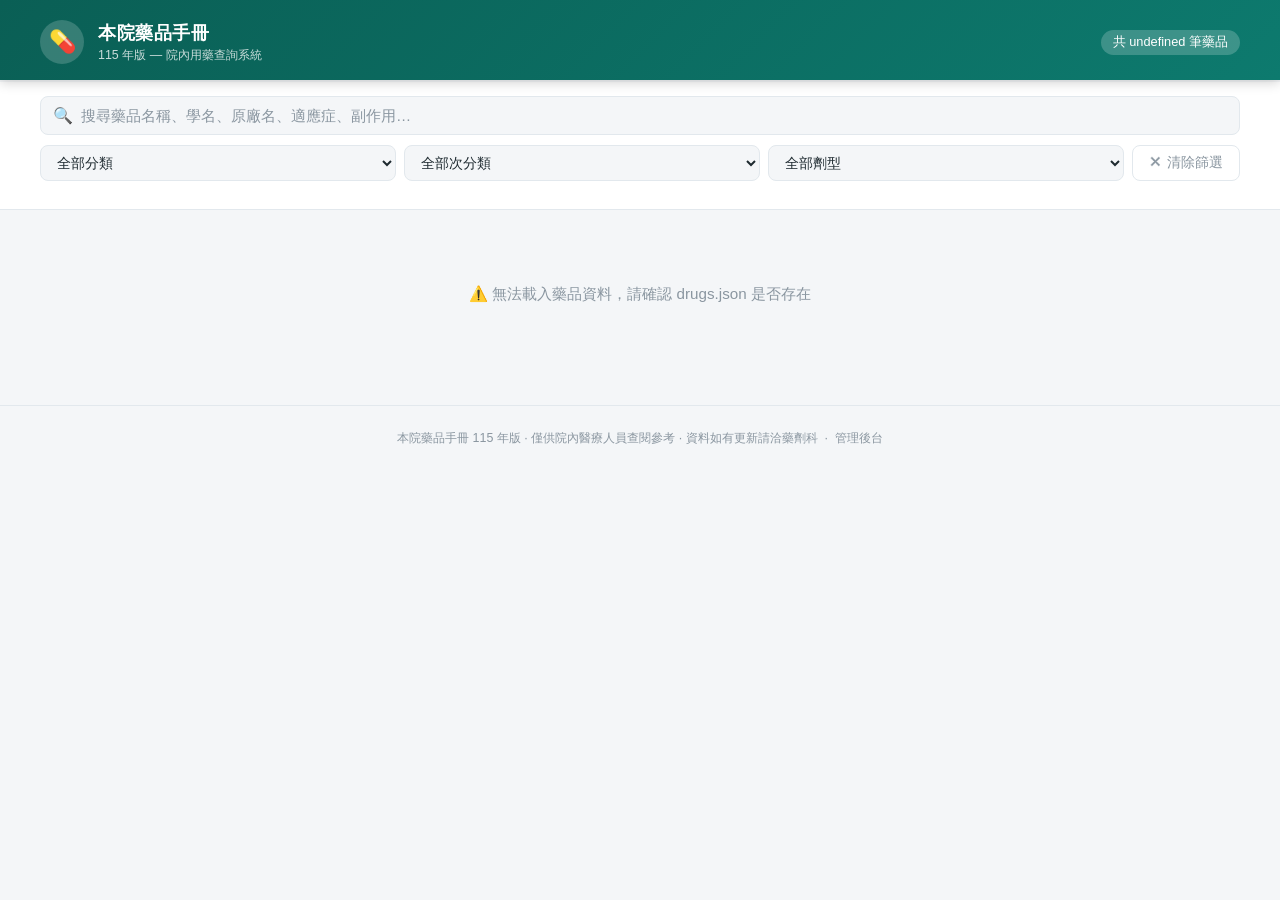
==== index.html @ 51d68eb5 "Add files via upload" ====
<!DOCTYPE html>
<html lang="zh-TW">
<head>
<meta charset="UTF-8">
<meta name="viewport" content="width=device-width, initial-scale=1.0">
<title>本院藥品手冊 115 年版</title>
<style>
  :root {
    --teal:   #0d7a6e;
    --teal2:  #0a5f55;
    --teal-lt:#e8f5f3;
    --accent: #e8734a;
    --gray1:  #f4f6f8;
    --gray2:  #e2e8ed;
    --gray3:  #8a96a0;
    --text:   #1e2a30;
    --card-shadow: 0 2px 8px rgba(0,0,0,.08);
    --radius: 10px;
  }
  *{box-sizing:border-box;margin:0;padding:0}
  body{font-family:'Noto Sans TC','Microsoft JhengHei',Arial,sans-serif;background:var(--gray1);color:var(--text);min-height:100vh}

  /* ── Header ── */
  header{background:linear-gradient(135deg,var(--teal2) 0%,var(--teal) 100%);color:#fff;padding:20px 24px 16px;position:sticky;top:0;z-index:100;box-shadow:0 2px 12px rgba(0,0,0,.2)}
  .header-row{display:flex;align-items:center;gap:14px;max-width:1200px;margin:0 auto}
  .logo{width:44px;height:44px;background:rgba(255,255,255,.18);border-radius:50%;display:flex;align-items:center;justify-content:center;font-size:22px;flex-shrink:0}
  .header-text h1{font-size:1.15rem;font-weight:700;letter-spacing:.5px}
  .header-text p{font-size:.78rem;opacity:.78;margin-top:2px}
  .drug-count{margin-left:auto;background:rgba(255,255,255,.2);border-radius:20px;padding:4px 12px;font-size:.8rem;white-space:nowrap;flex-shrink:0}

  /* ── Search bar ── */
  .search-wrap{background:#fff;border-bottom:1px solid var(--gray2);padding:14px 16px;position:sticky;top:82px;z-index:99}
  .search-inner{max-width:1200px;margin:0 auto;display:flex;gap:10px;flex-wrap:wrap}
  .search-box{flex:1;min-width:200px;display:flex;align-items:center;background:var(--gray1);border:1.5px solid var(--gray2);border-radius:8px;padding:0 12px;gap:8px}
  .search-box:focus-within{border-color:var(--teal);box-shadow:0 0 0 3px rgba(13,122,110,.12)}
  .search-icon{color:var(--gray3);font-size:1rem;flex-shrink:0}
  .search-box input{border:none;background:transparent;outline:none;padding:10px 0;font-size:.95rem;width:100%;color:var(--text)}
  .search-box input::placeholder{color:var(--gray3)}

  .filter-row{display:flex;gap:8px;flex-wrap:wrap;width:100%}
  select{background:var(--gray1);border:1.5px solid var(--gray2);border-radius:8px;padding:8px 12px;font-size:.88rem;color:var(--text);cursor:pointer;outline:none;flex:1;min-width:140px}
  select:focus{border-color:var(--teal)}
  .btn-clear{background:transparent;border:1.5px solid var(--gray2);border-radius:8px;padding:8px 16px;font-size:.85rem;cursor:pointer;color:var(--gray3);white-space:nowrap}
  .btn-clear:hover{border-color:var(--accent);color:var(--accent)}

  /* ── Result bar ── */
  .result-bar{max-width:1200px;margin:14px auto 0;padding:0 4px;display:flex;align-items:center;gap:8px;font-size:.84rem;color:var(--gray3)}
  .result-bar strong{color:var(--teal);font-size:1rem}
  .tag-list{display:flex;gap:6px;flex-wrap:wrap;margin-left:auto}
  .tag{background:var(--teal-lt);color:var(--teal2);border-radius:20px;padding:2px 10px;font-size:.78rem;cursor:pointer}
  .tag:hover{background:var(--teal);color:#fff}

  /* ── Layout ── */
  main{max-width:1200px;margin:0 auto;padding:16px}

  /* ── Drug cards ── */
  .cards{display:grid;gap:12px}
  @media(min-width:700px){.cards{grid-template-columns:1fr 1fr}}
  @media(min-width:1050px){.cards{grid-template-columns:1fr 1fr 1fr}}

  .card{background:#fff;border-radius:var(--radius);box-shadow:var(--card-shadow);overflow:hidden;cursor:pointer;transition:transform .15s,box-shadow .15s;border:1.5px solid transparent}
  .card:hover{transform:translateY(-2px);box-shadow:0 6px 20px rgba(0,0,0,.12);border-color:var(--teal)}
  .card.open{border-color:var(--teal);box-shadow:0 4px 16px rgba(13,122,110,.15)}

  .card-head{padding:14px 16px 10px;display:flex;justify-content:space-between;align-items:flex-start;gap:8px}
  .card-name{font-size:1rem;font-weight:700;color:var(--teal2);line-height:1.3}
  .card-brand{font-size:.8rem;color:var(--gray3);margin-top:3px}
  .card-badge{flex-shrink:0;display:flex;flex-direction:column;gap:4px;align-items:flex-end}
  .badge{display:inline-block;border-radius:5px;padding:2px 8px;font-size:.72rem;font-weight:600;white-space:nowrap}
  .badge-cat{background:var(--teal-lt);color:var(--teal2)}
  .badge-sub{background:#fff3ee;color:#b85c2a}
  .badge-preg{background:#fdf4e7;color:#9a6200}
  
  .card-preview{padding:0 16px 12px;font-size:.82rem;color:#4a5760;line-height:1.55;border-top:1px solid var(--gray2);padding-top:10px}
  .preview-item{margin-bottom:4px}
  .preview-label{font-weight:600;color:var(--gray3);font-size:.75rem;text-transform:uppercase;letter-spacing:.4px}

  /* ── Drug detail panel ── */
  .detail-panel{display:none;padding:0 16px 16px}
  .card.open .detail-panel{display:block}
  .card.open .card-preview{display:none}

  .detail-section{margin-bottom:14px;border-top:1px solid var(--gray2);padding-top:12px}
  .detail-section:first-child{border-top:none;padding-top:0}
  .detail-label{font-size:.72rem;font-weight:700;color:var(--teal);text-transform:uppercase;letter-spacing:.8px;margin-bottom:5px}
  .detail-val{font-size:.87rem;line-height:1.7;color:var(--text)}
  .detail-grid{display:grid;grid-template-columns:1fr 1fr;gap:10px}
  .detail-grid .detail-section{border-top:none;padding-top:0}
  .highlight{background:#fff9c4;border-radius:3px;padding:0 2px}

  .btn-close{display:block;margin:12px auto 0;background:var(--teal);color:#fff;border:none;border-radius:8px;padding:8px 24px;cursor:pointer;font-size:.88rem}
  .btn-close:hover{background:var(--teal2)}

  /* ── Empty state ── */
  .empty{text-align:center;padding:60px 20px;color:var(--gray3)}
  .empty .icon{font-size:3rem;margin-bottom:12px}
  .empty p{font-size:.95rem}

  /* ── Loading ── */
  .loading{text-align:center;padding:60px;color:var(--gray3);font-size:.95rem}
  .spinner{width:36px;height:36px;border:3px solid var(--gray2);border-top-color:var(--teal);border-radius:50%;animation:spin .7s linear infinite;margin:0 auto 16px}
  @keyframes spin{to{transform:rotate(360deg)}}

  /* ── Footer ── */
  footer{text-align:center;padding:24px;font-size:.78rem;color:var(--gray3);border-top:1px solid var(--gray2);margin-top:24px}

  /* ── Mobile tweaks ── */
  @media(max-width:480px){
    header{padding:14px 16px 12px}
    .header-text h1{font-size:1rem}
    .search-wrap{padding:12px}
    main{padding:10px}
    .detail-grid{grid-template-columns:1fr}
  }
</style>
</head>
<body>

<header>
  <div class="header-row">
    <div class="logo">💊</div>
    <div class="header-text">
      <h1>本院藥品手冊</h1>
      <p>115 年版 — 院內用藥查詢系統</p>
    </div>
    <div class="drug-count" id="totalCount">載入中…</div>
  </div>
</header>

<div class="search-wrap">
  <div class="search-inner">
    <div class="search-box">
      <span class="search-icon">🔍</span>
      <input type="search" id="searchInput" placeholder="搜尋藥品名稱、學名、原廠名、適應症、副作用…" autocomplete="off">
    </div>
    <div class="filter-row">
      <select id="catFilter">
        <option value="">全部分類</option>
      </select>
      <select id="subcatFilter">
        <option value="">全部次分類</option>
      </select>
      <select id="formFilter">
        <option value="">全部劑型</option>
        <option value="口服">口服</option>
        <option value="注射">注射劑</option>
        <option value="外用">外用</option>
        <option value="吸入">吸入劑</option>
        <option value="眼藥">眼藥</option>
        <option value="耳藥">耳藥</option>
      </select>
      <button class="btn-clear" onclick="clearFilters()">✕ 清除篩選</button>
    </div>
  </div>
  <div class="result-bar" id="resultBar"></div>
</div>

<main>
  <div class="loading" id="loadingEl">
    <div class="spinner"></div>
    載入藥品資料中…
  </div>
  <div class="cards" id="cardContainer" style="display:none"></div>
  <div class="empty" id="emptyEl" style="display:none">
    <div class="icon">🔎</div>
    <p>找不到符合條件的藥品，請嘗試其他關鍵字或調整篩選條件</p>
  </div>
</main>

<footer>
  本院藥品手冊 115 年版 · 僅供院內醫療人員查閱參考 · 資料如有更新請洽藥劑科
  &nbsp;·&nbsp; <a href="admin.html" style="color:var(--gray3);text-decoration:none">管理後台</a>
</footer>

<script>
let DRUGS = [];
let filteredDrugs = [];
let openCardId = null;

// ── Load data ──
fetch('drugs.json')
  .then(r => r.json())
  .then(data => {
    DRUGS = data;
    document.getElementById('totalCount').textContent = `共 ${DRUGS.length} 筆藥品`;
    buildFilters();
    render(DRUGS);
    document.getElementById('loadingEl').style.display = 'none';
    document.getElementById('cardContainer').style.display = 'grid';
  })
  .catch(e => {
    document.getElementById('loadingEl').innerHTML = '⚠️ 無法載入藥品資料，請確認 drugs.json 是否存在';
  });

// ── Build category selects ──
function buildFilters() {
  const cats = [...new Set(DRUGS.map(d => d['大分類']).filter(Boolean))].sort();
  const catSel = document.getElementById('catFilter');
  cats.forEach(c => {
    const o = document.createElement('option');
    o.value = c; o.textContent = c;
    catSel.appendChild(o);
  });
}

function updateSubcats(cat) {
  const sub = document.getElementById('subcatFilter');
  sub.innerHTML = '<option value="">全部次分類</option>';
  if (!cat) return;
  const subs = [...new Set(DRUGS.filter(d => d['大分類'] === cat).map(d => d['小分類']).filter(Boolean))].sort();
  subs.forEach(s => {
    const o = document.createElement('option');
    o.value = s; o.textContent = s;
    sub.appendChild(o);
  });
}

document.getElementById('catFilter').addEventListener('change', function() {
  updateSubcats(this.value);
  applyFilters();
});
document.getElementById('subcatFilter').addEventListener('change', applyFilters);
document.getElementById('formFilter').addEventListener('change', applyFilters);

let debounceTimer;
document.getElementById('searchInput').addEventListener('input', function() {
  clearTimeout(debounceTimer);
  debounceTimer = setTimeout(applyFilters, 160);
});

function applyFilters() {
  const kw = document.getElementById('searchInput').value.trim().toLowerCase();
  const cat = document.getElementById('catFilter').value;
  const subcat = document.getElementById('subcatFilter').value;
  const form = document.getElementById('formFilter').value;

  filteredDrugs = DRUGS.filter(d => {
    if (cat && d['大分類'] !== cat) return false;
    if (subcat && d['小分類'] !== subcat) return false;
    if (form && !d['劑量劑型'].includes(form)) return false;
    if (kw) {
      const haystack = [
        d['藥品名稱'], d['原廠名'], d['學名名稱'],
        d['適應症'], d['副作用'], d['藥理'],
        d['注意事項'], d['用法用量'], d['備註欄']
      ].join(' ').toLowerCase();
      if (!haystack.includes(kw)) return false;
    }
    return true;
  });

  updateResultBar(kw, cat, subcat, form);
  render(filteredDrugs);
}

function updateResultBar(kw, cat, subcat, form) {
  const bar = document.getElementById('resultBar');
  const n = (kw || cat || subcat || form) ? filteredDrugs.length : DRUGS.length;
  const total = DRUGS.length;
  let html = `顯示 <strong>${n}</strong> / ${total} 筆`;
  if (kw) html += ` &nbsp;·&nbsp; 關鍵字：<span style="color:var(--accent)">${escHtml(kw)}</span>`;
  bar.innerHTML = html;
}

function clearFilters() {
  document.getElementById('searchInput').value = '';
  document.getElementById('catFilter').value = '';
  document.getElementById('subcatFilter').innerHTML = '<option value="">全部次分類</option>';
  document.getElementById('formFilter').value = '';
  applyFilters();
}

// ── Render cards ──
function render(list) {
  const container = document.getElementById('cardContainer');
  const empty = document.getElementById('emptyEl');
  
  if (list.length === 0) {
    container.style.display = 'none';
    empty.style.display = 'block';
    return;
  }
  empty.style.display = 'none';
  container.style.display = 'grid';
  
  const kw = document.getElementById('searchInput').value.trim().toLowerCase();
  
  container.innerHTML = list.map(d => buildCard(d, kw)).join('');
  
  // attach click handlers
  container.querySelectorAll('.card').forEach(el => {
    el.addEventListener('click', function(e) {
      if (e.target.classList.contains('btn-close')) {
        this.classList.remove('open');
        openCardId = null;
        return;
      }
      const id = +this.dataset.id;
      if (openCardId === id) {
        this.classList.remove('open');
        openCardId = null;
      } else {
        document.querySelectorAll('.card.open').forEach(c => c.classList.remove('open'));
        this.classList.add('open');
        openCardId = id;
        this.scrollIntoView({behavior:'smooth', block:'nearest'});
      }
    });
  });
}

function buildCard(d, kw) {
  const hl = s => kw ? escHtml(s).replace(new RegExp(escRe(kw), 'gi'), m => `<span class="highlight">${m}</span>`) : escHtml(s);
  const pregText = d['孕婦分級'] ? d['孕婦分級'].substring(0, 30) : '';

  return `<div class="card" data-id="${d.id}">
  <div class="card-head">
    <div>
      <div class="card-name">${hl(d['藥品名稱'])}</div>
      <div class="card-brand">${hl(d['原廠名'])} ${d['學名名稱'] && d['學名名稱']!==d['藥品名稱'] ? '· '+hl(d['學名名稱']) : ''}</div>
    </div>
    <div class="card-badge">
      ${d['大分類'] ? `<span class="badge badge-cat">${escHtml(shortCat(d['大分類']))}</span>` : ''}
      ${d['小分類'] ? `<span class="badge badge-sub">${escHtml(d['小分類'])}</span>` : ''}
      ${pregText ? `<span class="badge badge-preg">孕 ${escHtml(pregText)}</span>` : ''}
    </div>
  </div>
  <div class="card-preview">
    ${d['劑量劑型'] ? `<div class="preview-item"><span class="preview-label">劑型</span> ${hl(d['劑量劑型'])}</div>` : ''}
    ${d['適應症'] ? `<div class="preview-item"><span class="preview-label">適應症</span> ${hl(truncate(d['適應症'], 80))}</div>` : ''}
  </div>
  <div class="detail-panel">
    <div class="detail-grid">
      ${detailSection('原廠名', d['原廠名'], hl)}
      ${detailSection('學名名稱', d['學名名稱'], hl)}
      ${detailSection('劑量劑型', d['劑量劑型'], hl)}
      ${pregText ? detailSection('孕婦分級', d['孕婦分級'], hl) : ''}
    </div>
    ${detailSection('藥理', d['藥理'], hl)}
    ${detailSection('適應症', d['適應症'], hl)}
    ${detailSection('用法用量', d['用法用量'], hl)}
    ${detailSection('注意事項', d['注意事項'], hl)}
    ${detailSection('副作用', d['副作用'], hl)}
    ${d['備註欄'] ? detailSection('備註欄', d['備註欄'], hl) : ''}
    <button class="btn-close">收起 ▲</button>
  </div>
</div>`;
}

function detailSection(label, val, hl) {
  if (!val) return '';
  return `<div class="detail-section">
    <div class="detail-label">${label}</div>
    <div class="detail-val">${hl(val)}</div>
  </div>`;
}

function shortCat(s) {
  // Abbreviate long category names for badge display
  const map = {
    '作用在中樞神經系統的藥物': '中樞神經',
    '作用在心臟血管系統的藥物': '心臟血管',
    '作用在肌肉骨骼系統的藥物': '肌肉骨骼',
    '作用在呼吸道系統的藥物': '呼吸道',
    '作用在胃腸道的藥物': '胃腸道',
    '作用在泌尿系統的藥物': '泌尿系統',
    '作用在內分泌腺的藥物': '內分泌',
    '作用在血液系統的藥物': '血液系統',
    '維他命與礦物質': '維他命',
    '營養素、輸液和電解質': '輸液電解質',
    '頭孢子菌類': '頭孢子菌',
    '抗巴金森症的藥物': '抗巴金森',
    '抗驚厥劑': '抗驚厥',
    '抗濾過性病毒': '抗病毒',
    '抗結核劑': '抗結核',
    '腦代謝改善劑': '腦代謝',
    '疥蟲藥和滅蝨藥': '疥蟲/蝨',
  };
  return map[s] || s;
}

function truncate(s, n) { return s && s.length > n ? s.substring(0,n)+'…' : (s||'') }
function escHtml(s) { return String(s||'').replace(/&/g,'&amp;').replace(/</g,'&lt;').replace(/>/g,'&gt;') }
function escRe(s) { return s.replace(/[.*+?^${}()|[\]\\]/g,'\\$&') }
</script>
</body>
</html>
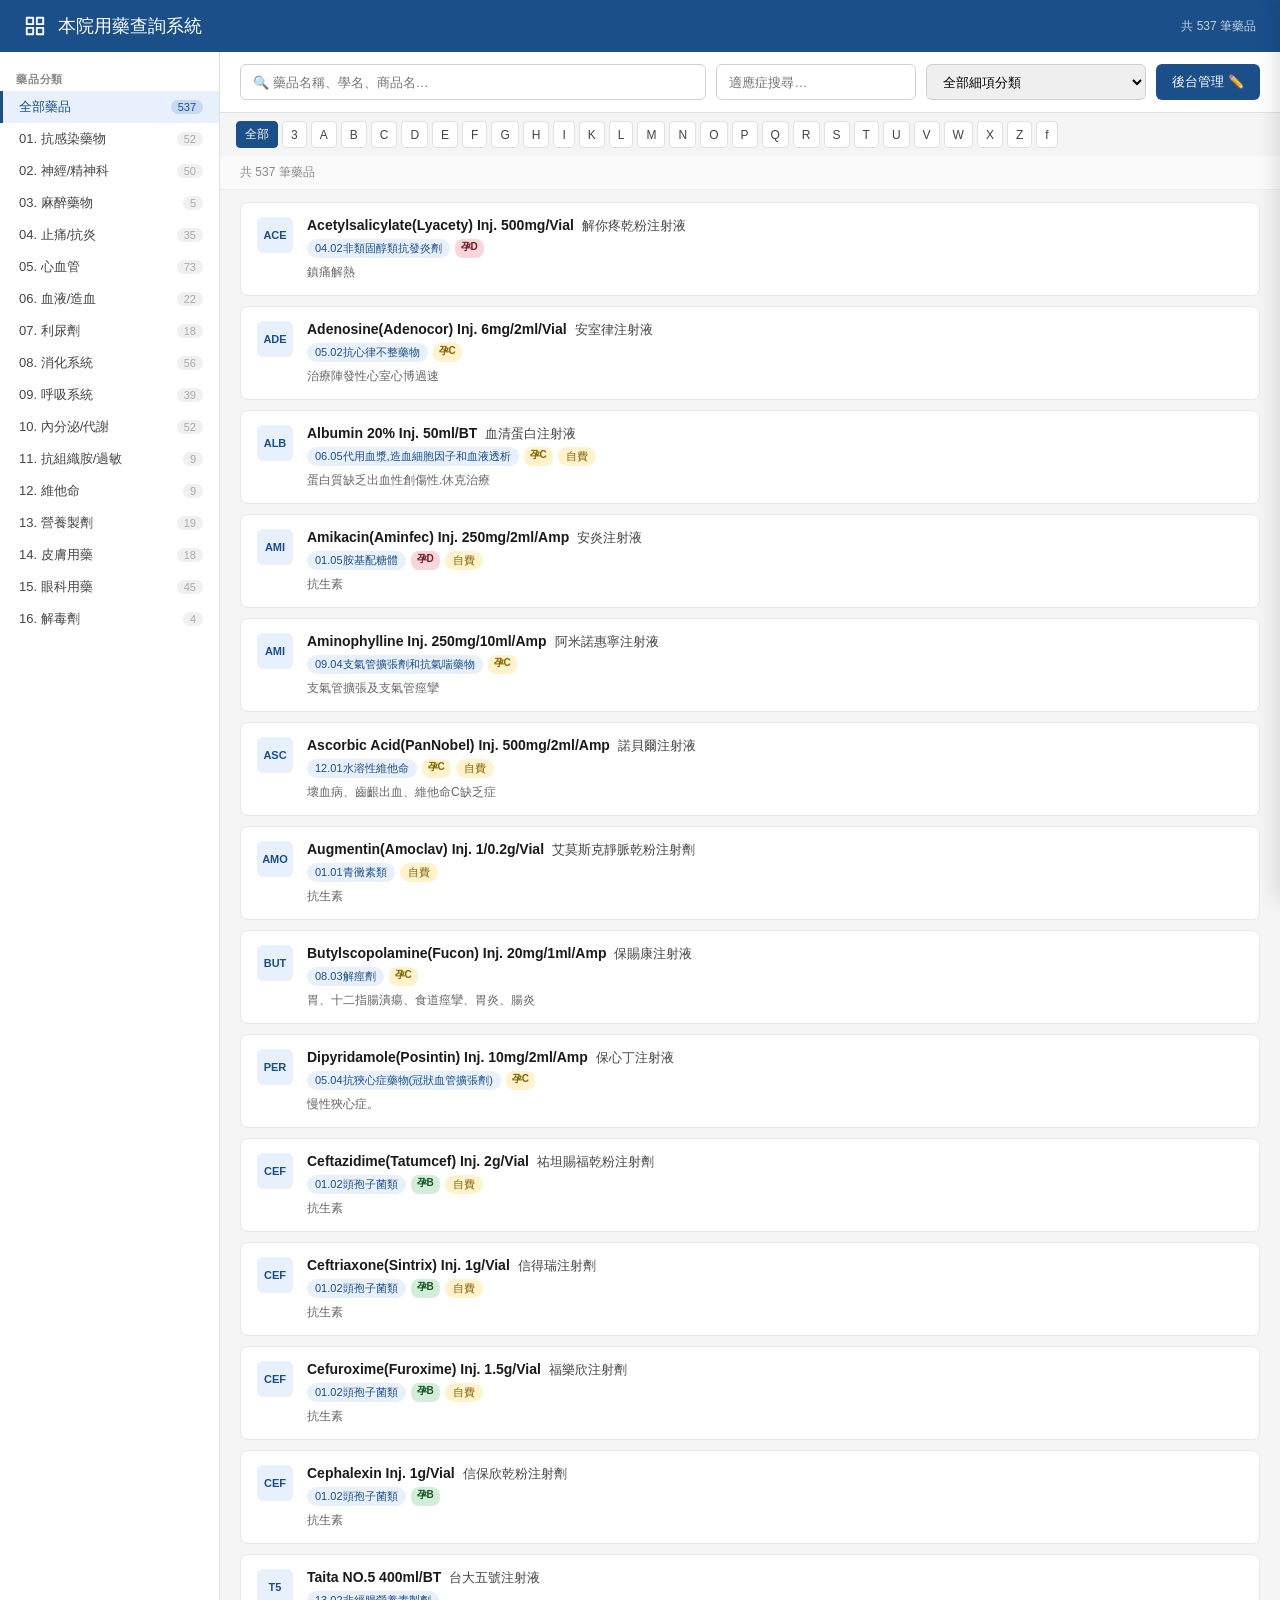
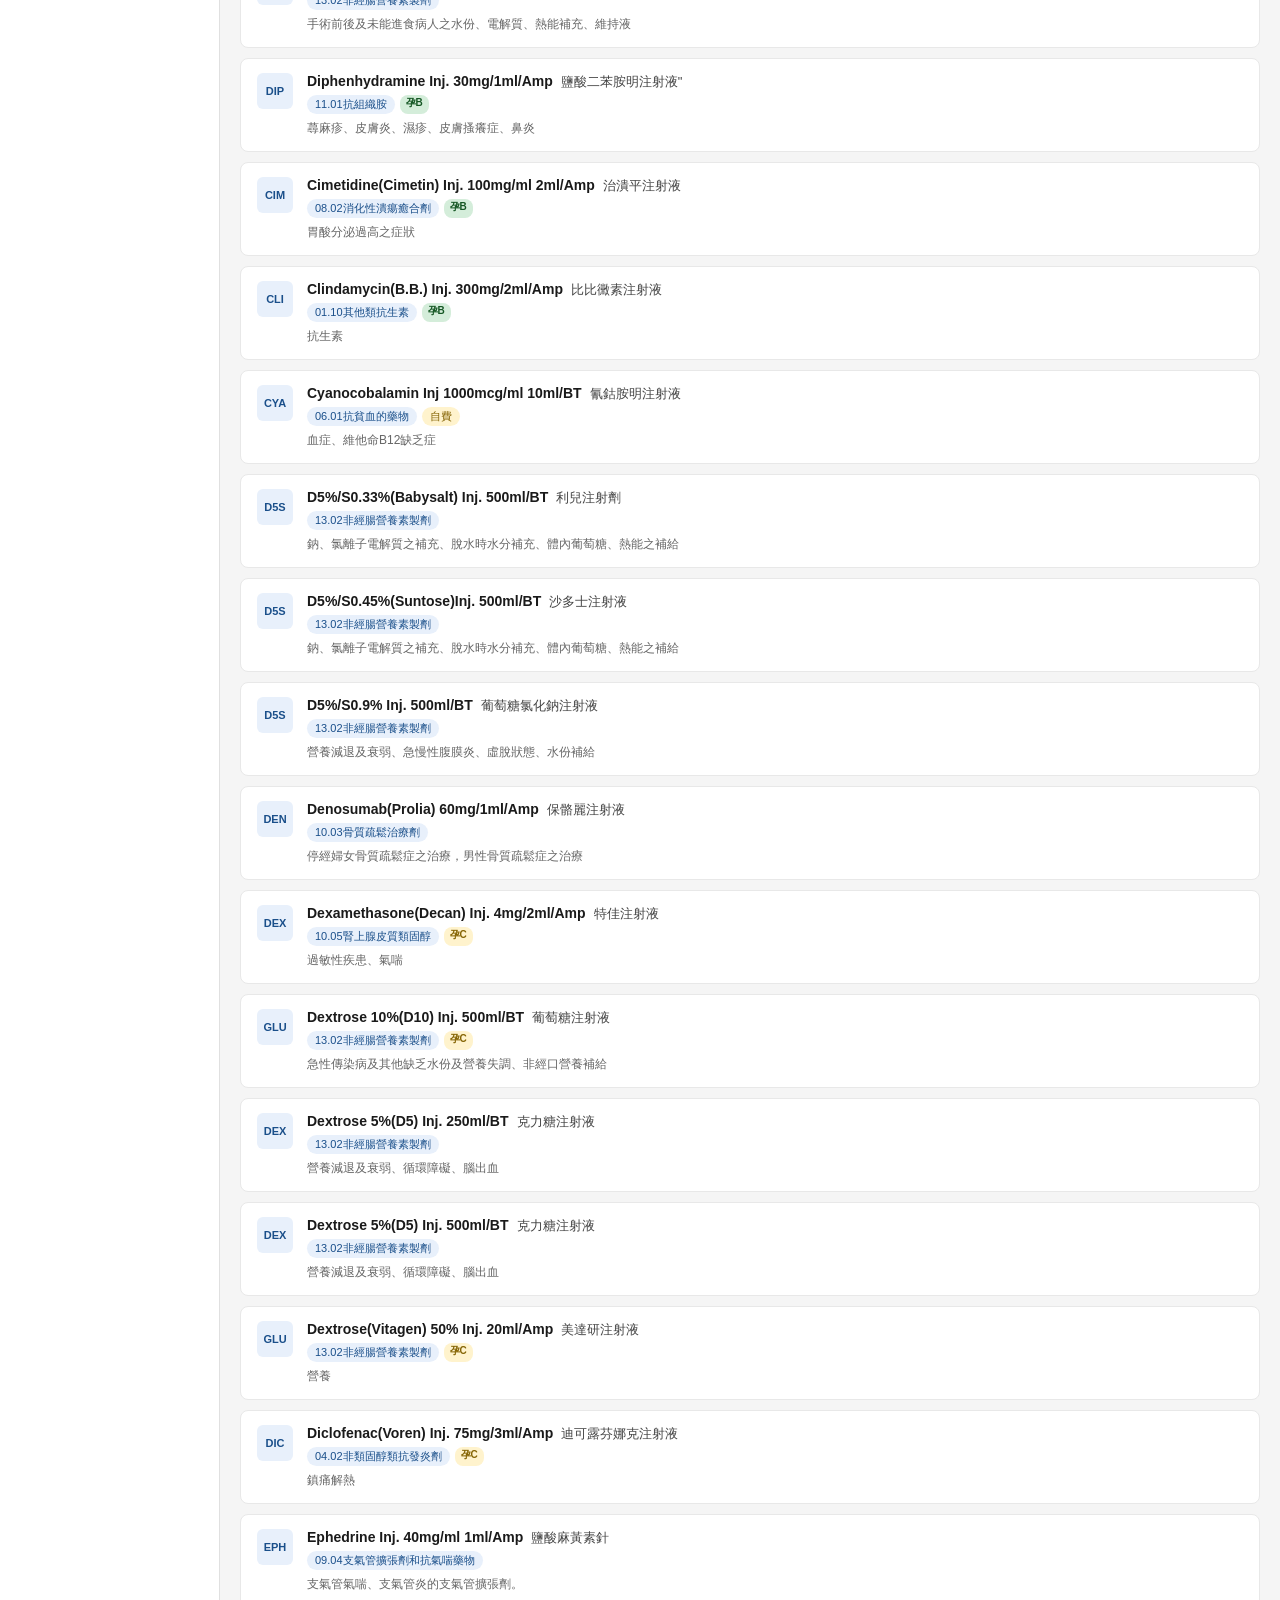
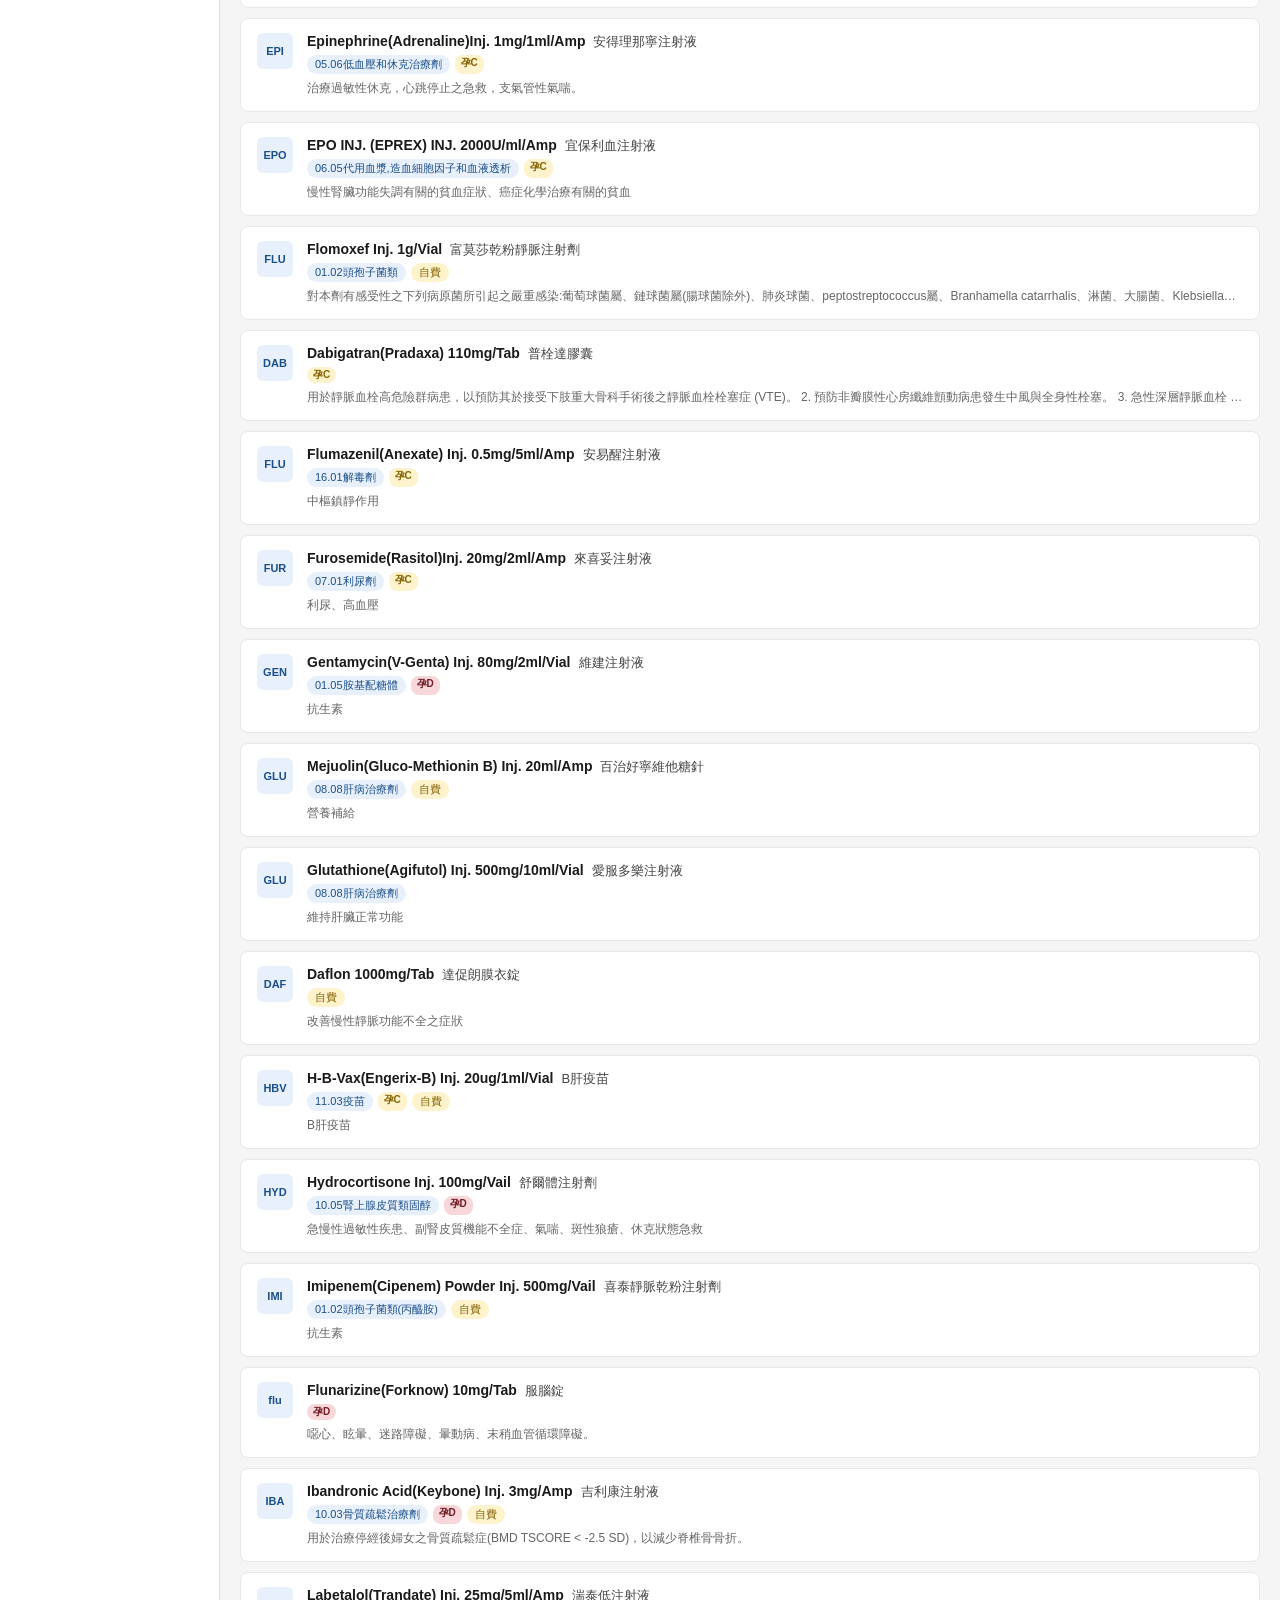
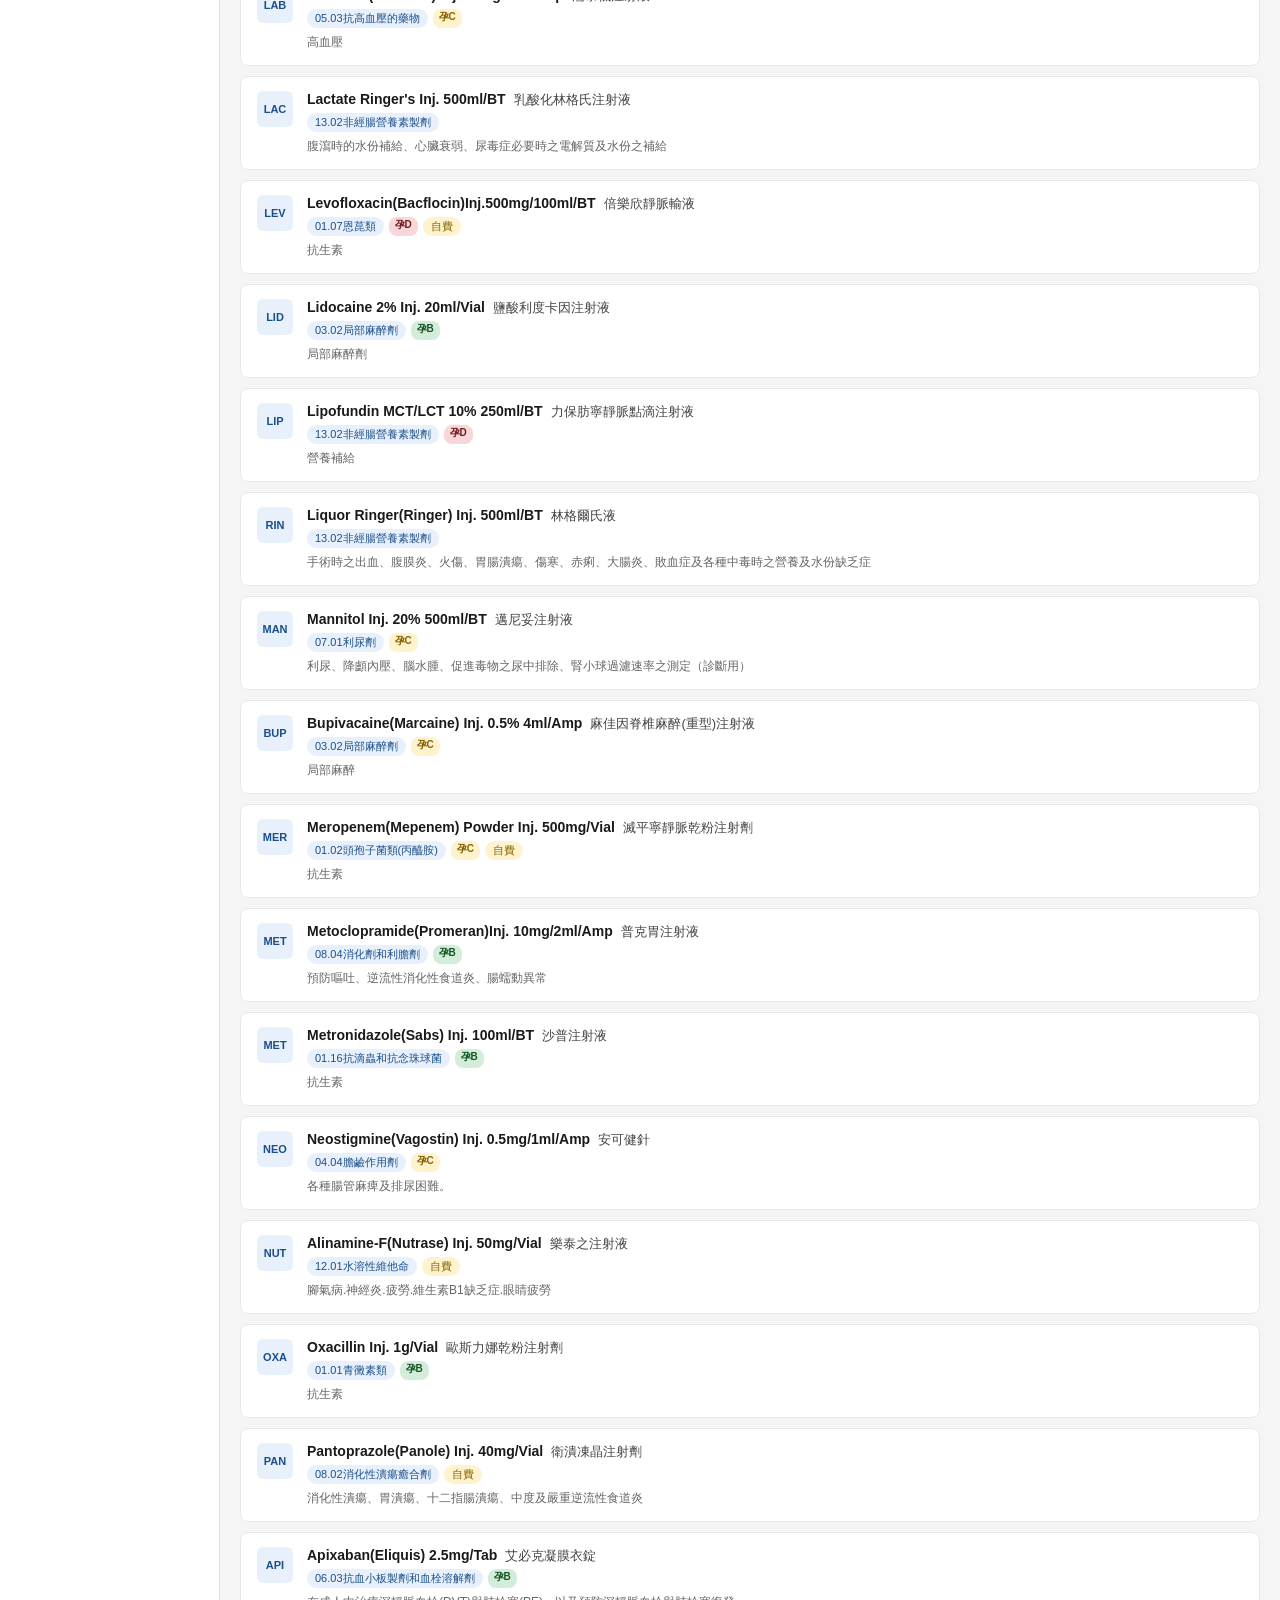
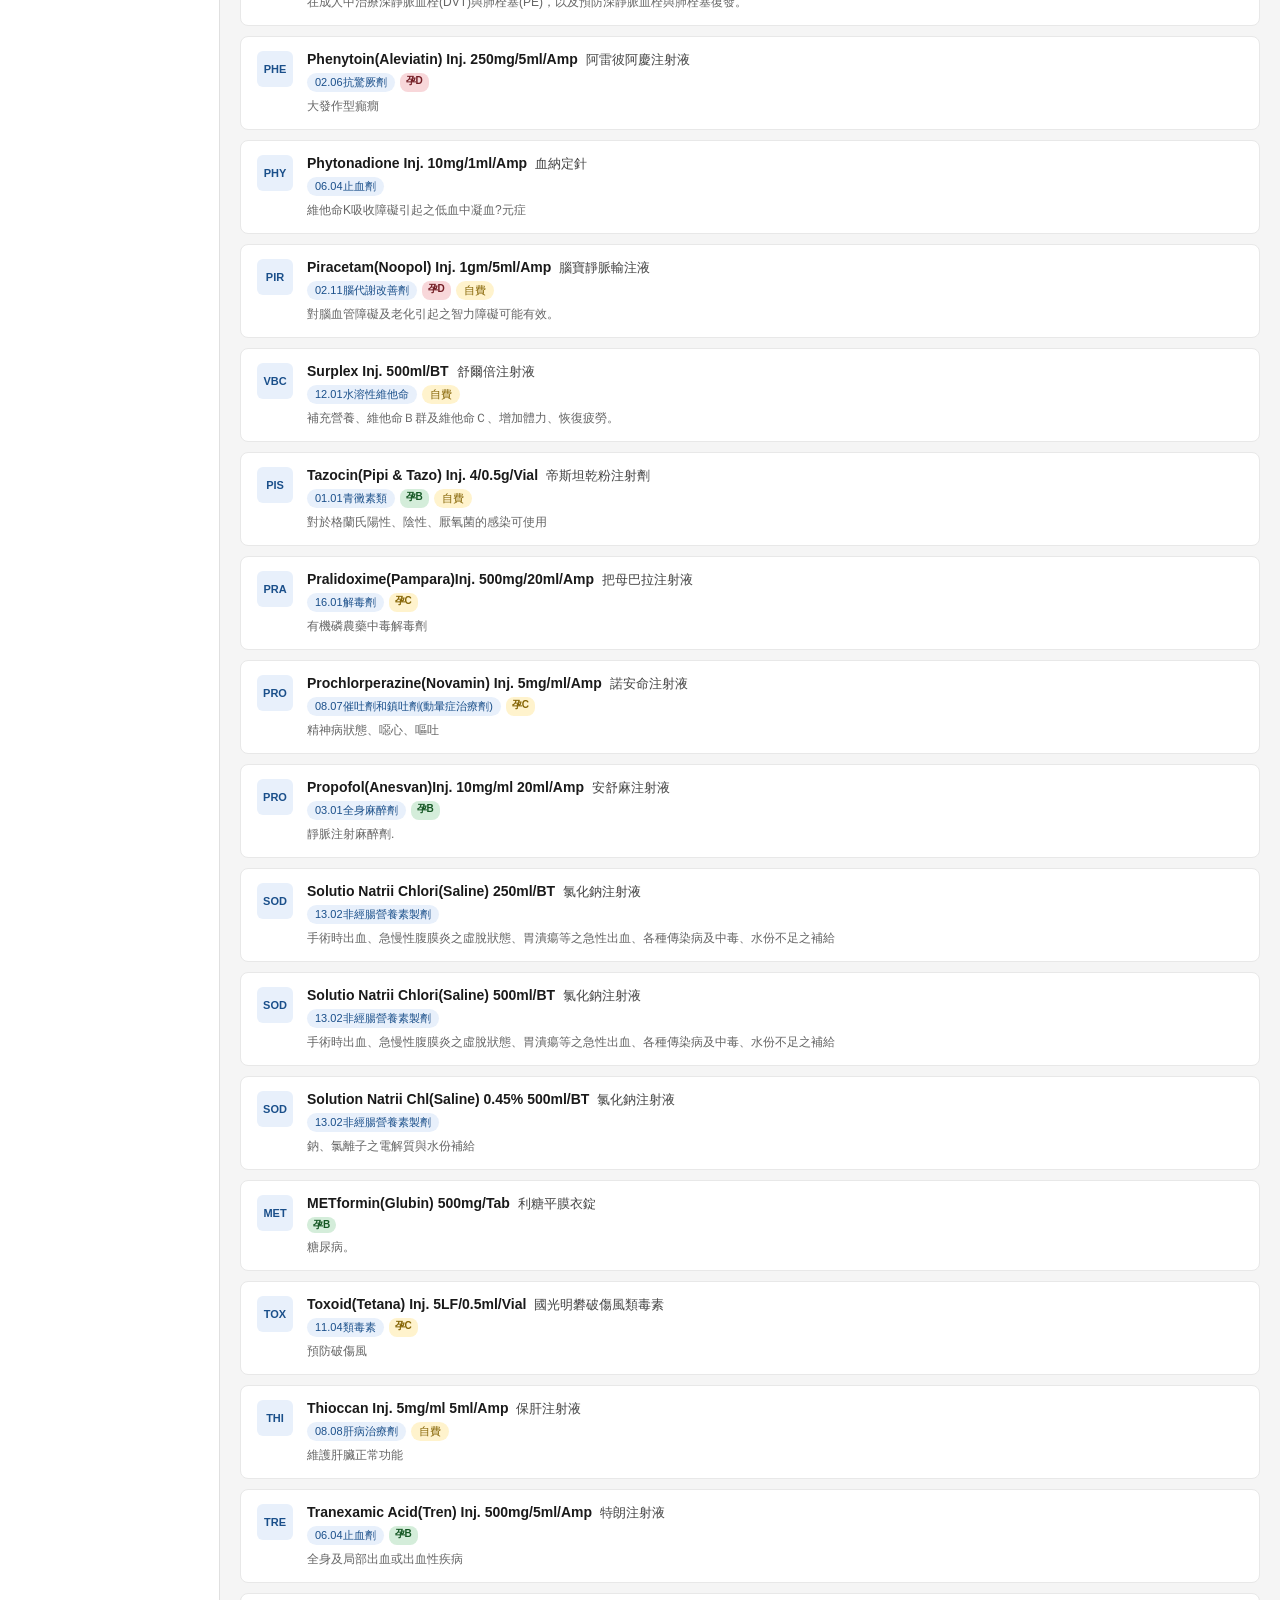
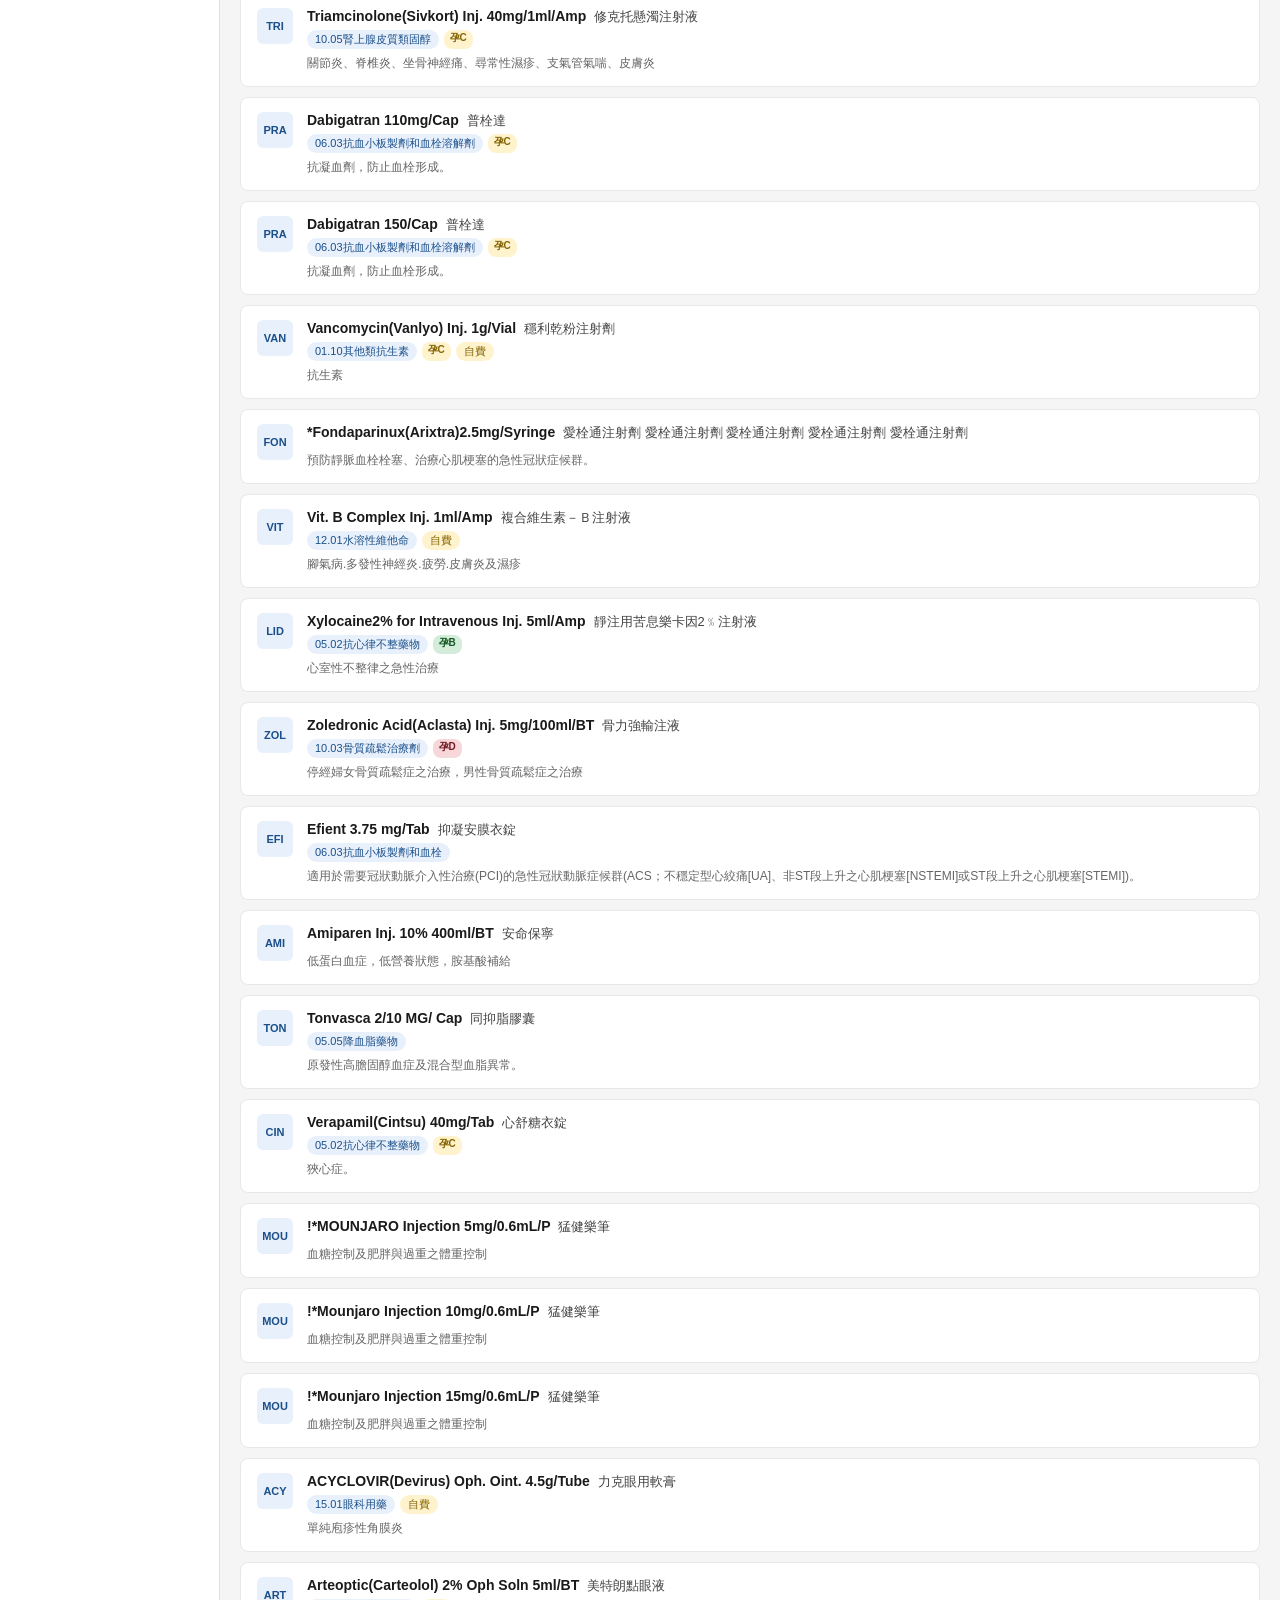
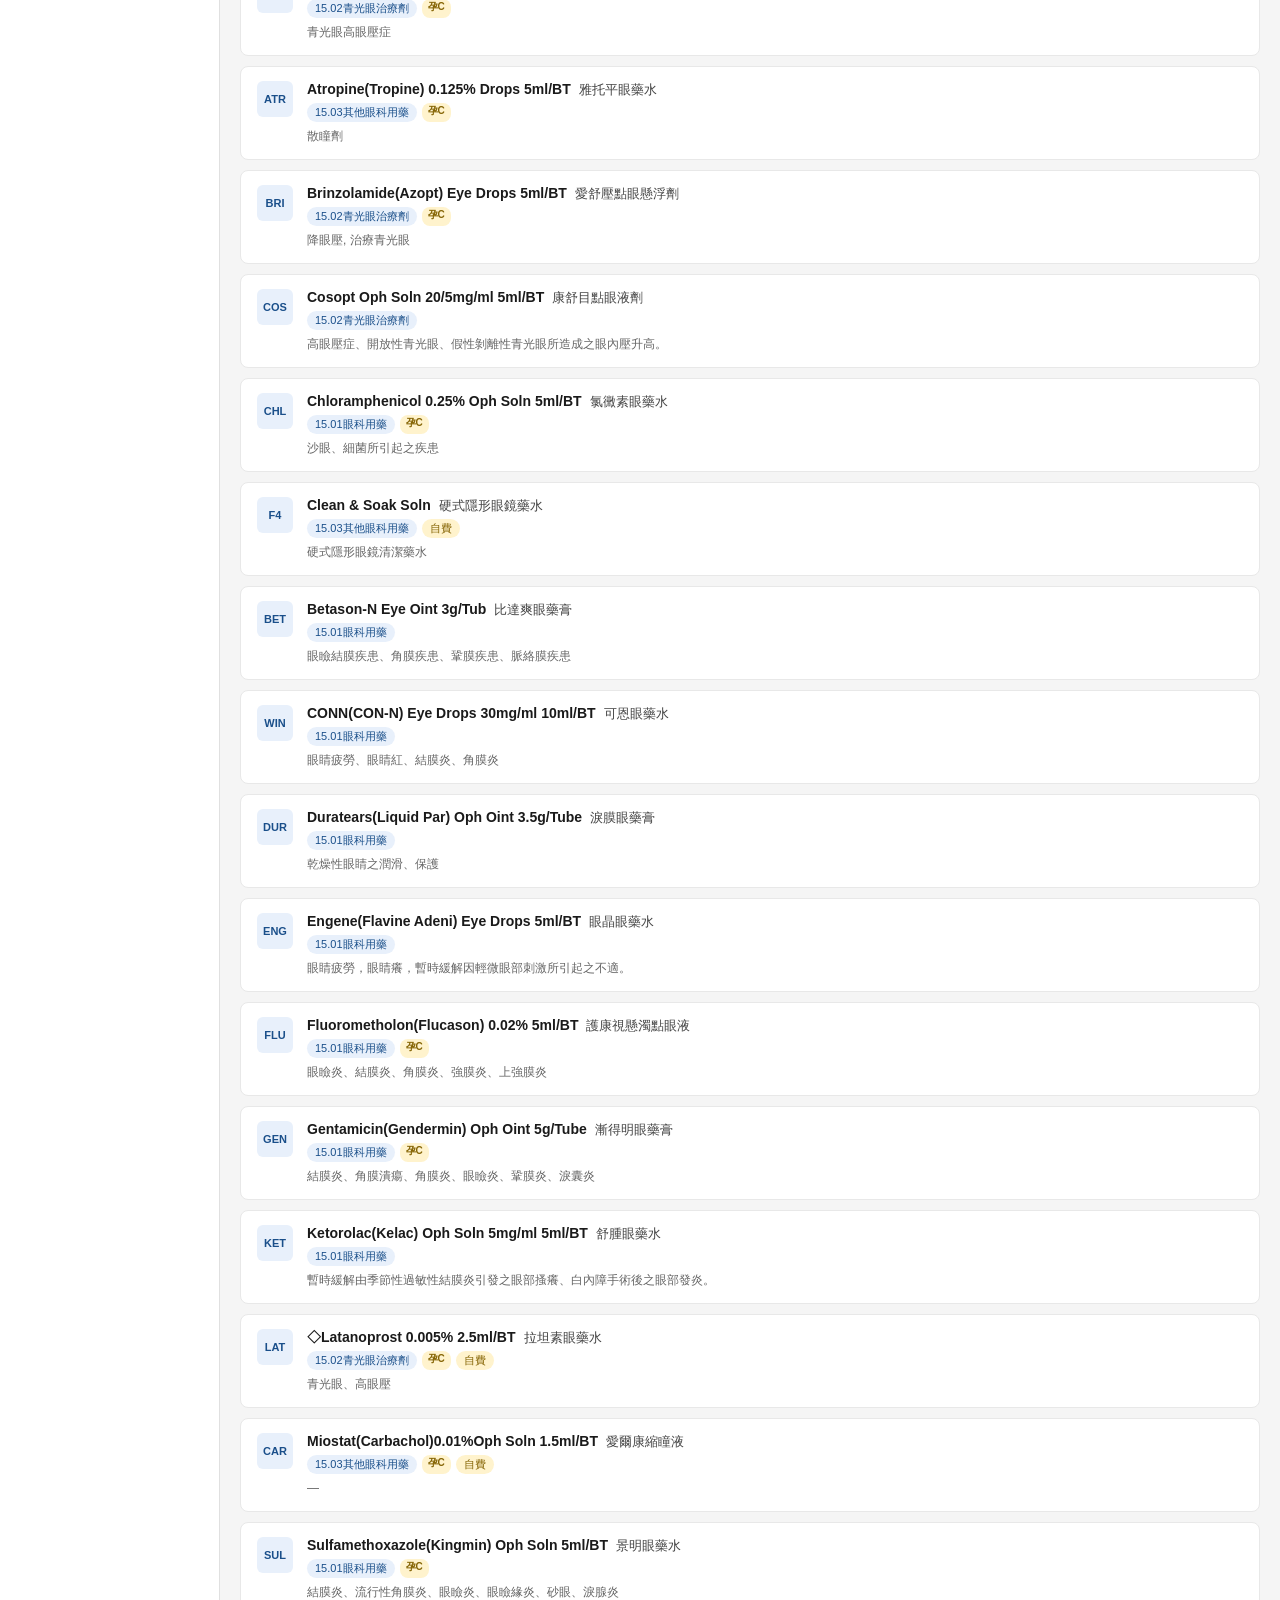
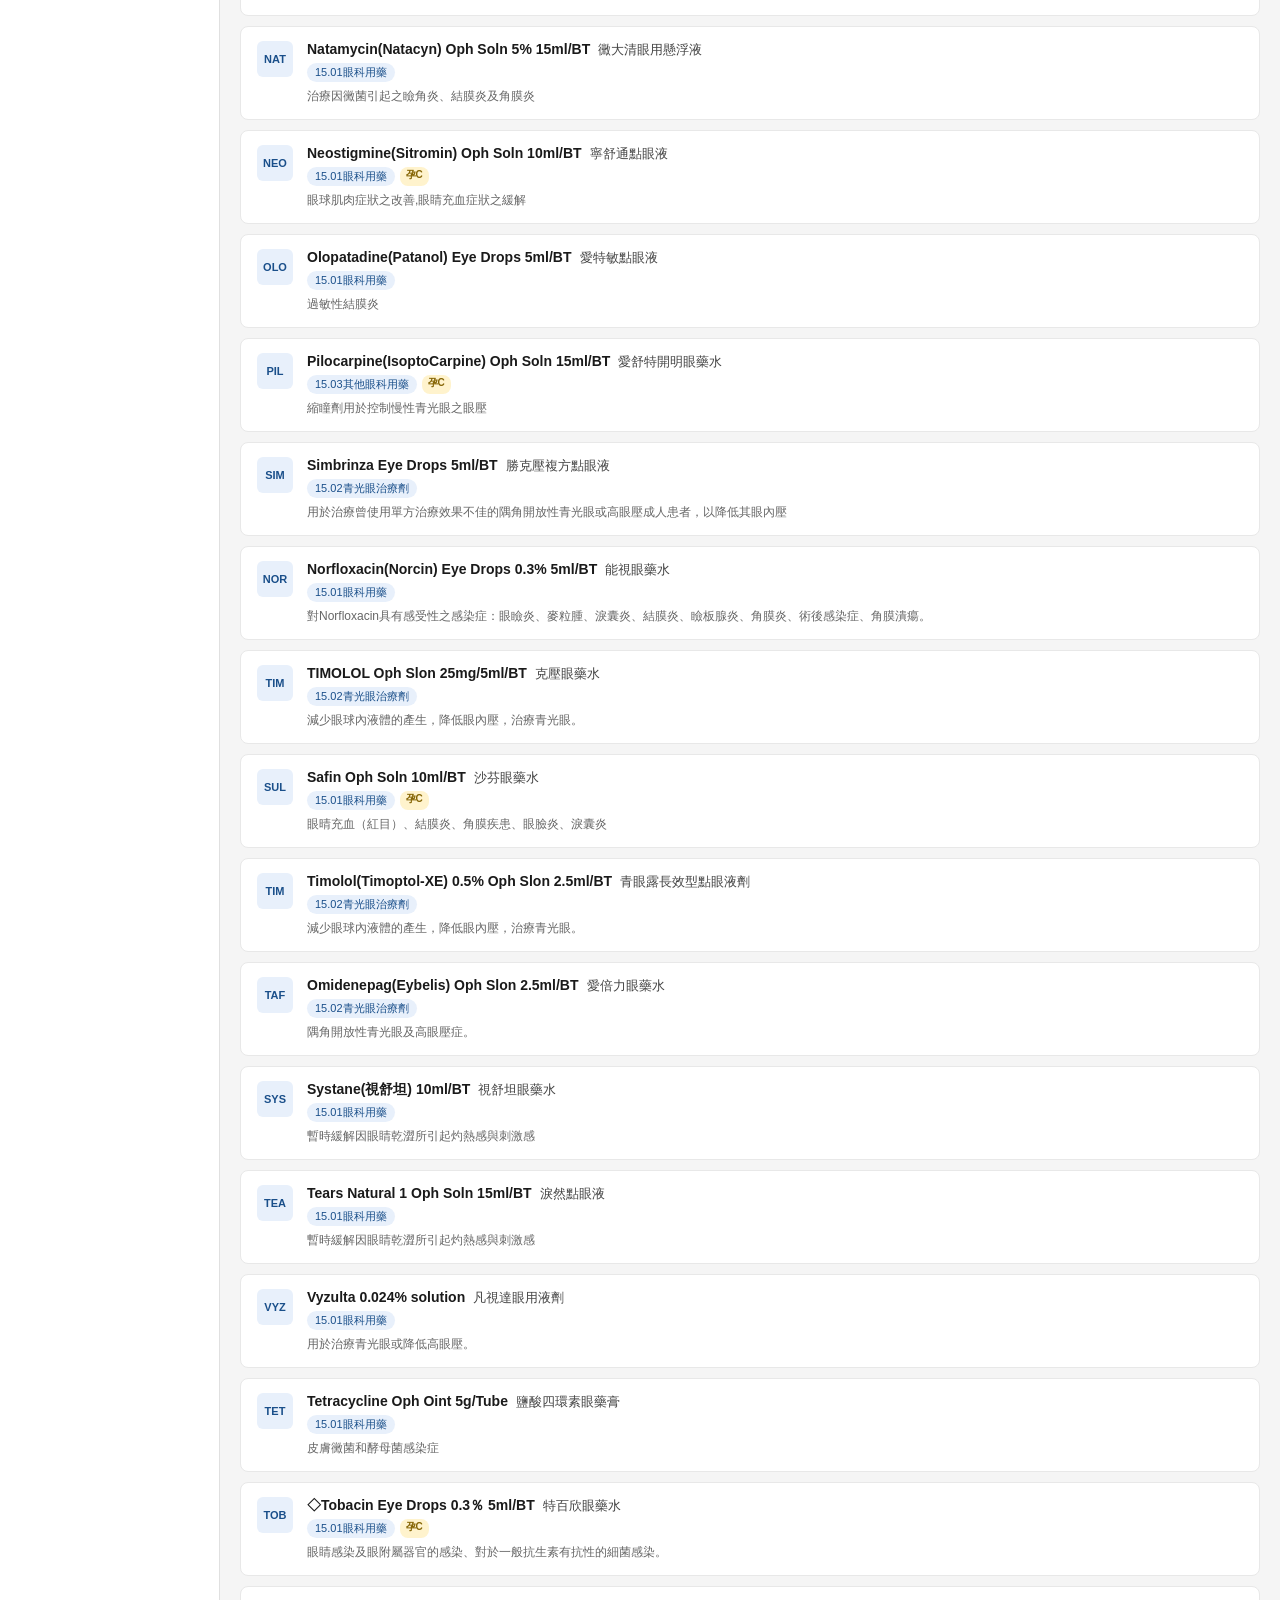
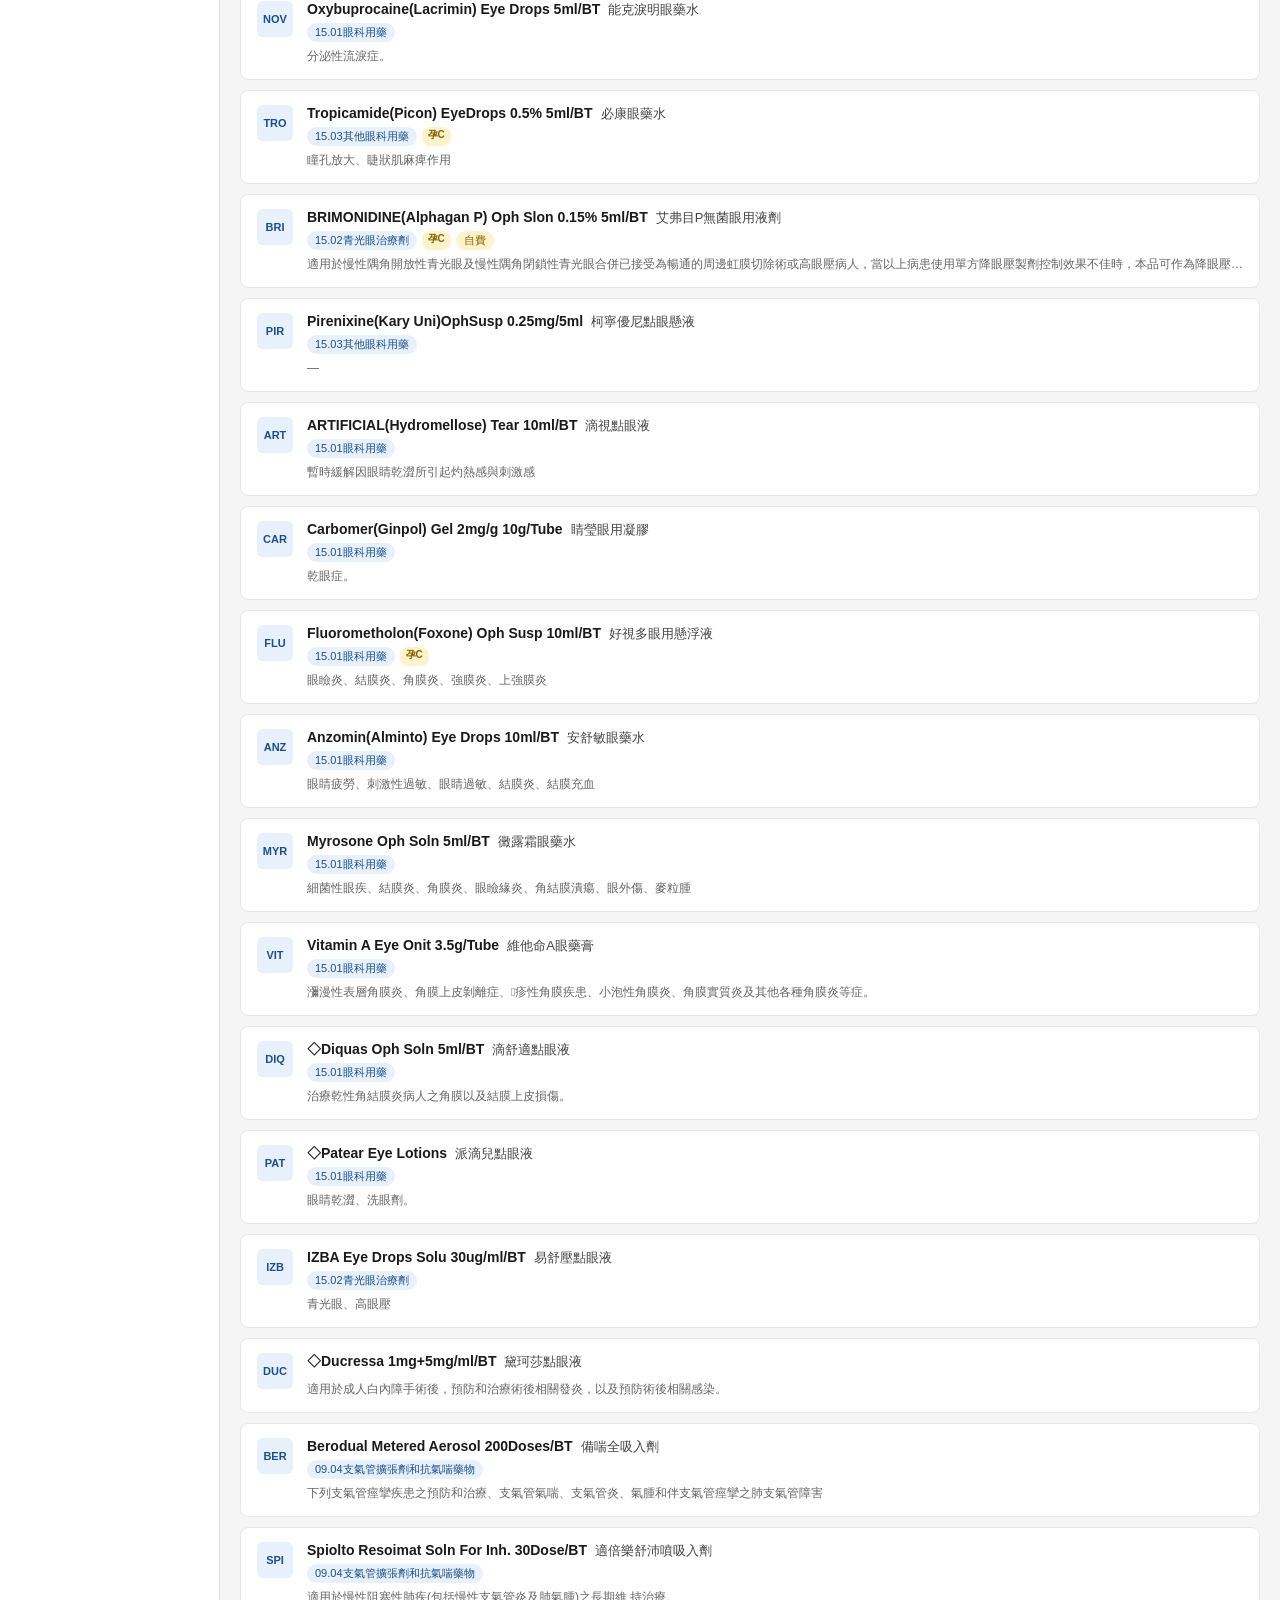
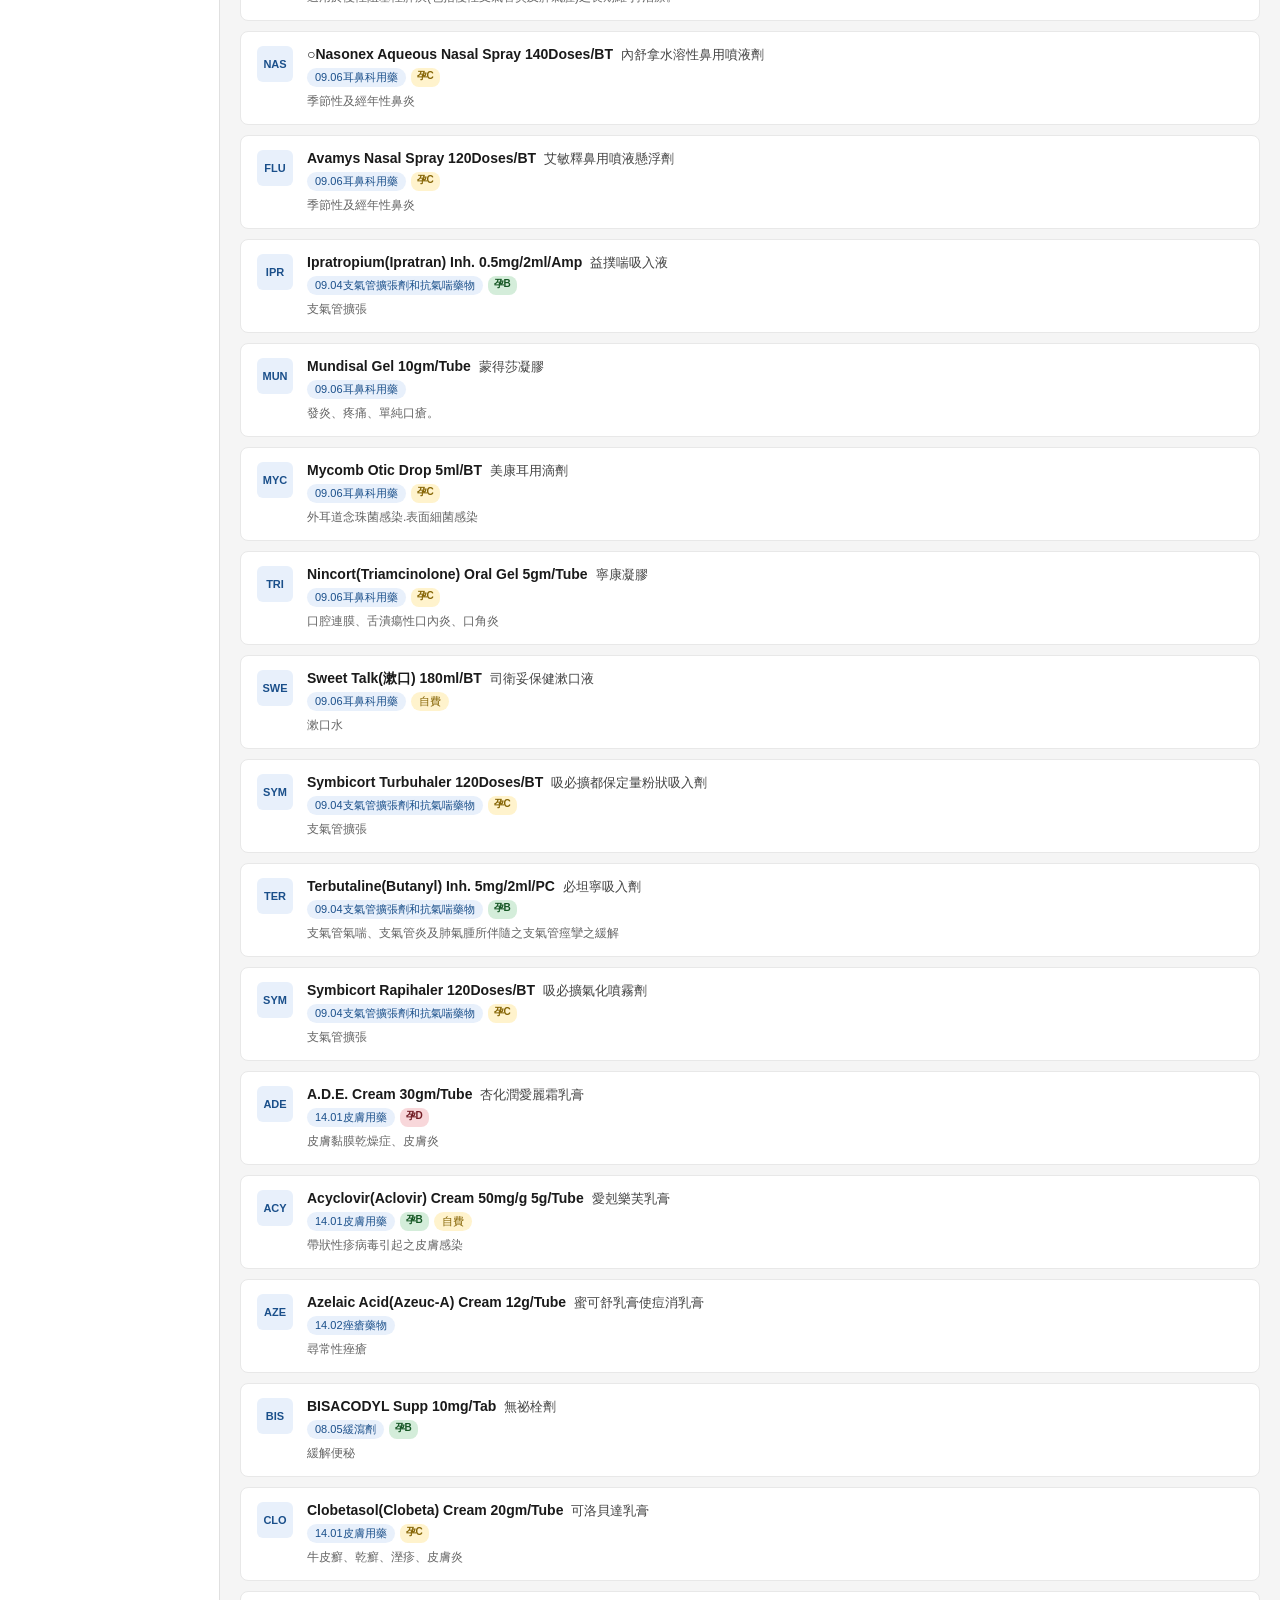
==== commit 100eb7fb: "Add files via upload" ====
--- a/index.html
+++ b/index.html
@@ -3,385 +3,343 @@
 <head>
 <meta charset="UTF-8">
 <meta name="viewport" content="width=device-width, initial-scale=1.0">
-<title>本院藥品手冊 115 年版</title>
+<title>本院用藥查詢系統</title>
 <style>
-  :root {
-    --teal:   #0d7a6e;
-    --teal2:  #0a5f55;
-    --teal-lt:#e8f5f3;
-    --accent: #e8734a;
-    --gray1:  #f4f6f8;
-    --gray2:  #e2e8ed;
-    --gray3:  #8a96a0;
-    --text:   #1e2a30;
-    --card-shadow: 0 2px 8px rgba(0,0,0,.08);
-    --radius: 10px;
-  }
-  *{box-sizing:border-box;margin:0;padding:0}
-  body{font-family:'Noto Sans TC','Microsoft JhengHei',Arial,sans-serif;background:var(--gray1);color:var(--text);min-height:100vh}
-
-  /* ── Header ── */
-  header{background:linear-gradient(135deg,var(--teal2) 0%,var(--teal) 100%);color:#fff;padding:20px 24px 16px;position:sticky;top:0;z-index:100;box-shadow:0 2px 12px rgba(0,0,0,.2)}
-  .header-row{display:flex;align-items:center;gap:14px;max-width:1200px;margin:0 auto}
-  .logo{width:44px;height:44px;background:rgba(255,255,255,.18);border-radius:50%;display:flex;align-items:center;justify-content:center;font-size:22px;flex-shrink:0}
-  .header-text h1{font-size:1.15rem;font-weight:700;letter-spacing:.5px}
-  .header-text p{font-size:.78rem;opacity:.78;margin-top:2px}
-  .drug-count{margin-left:auto;background:rgba(255,255,255,.2);border-radius:20px;padding:4px 12px;font-size:.8rem;white-space:nowrap;flex-shrink:0}
-
-  /* ── Search bar ── */
-  .search-wrap{background:#fff;border-bottom:1px solid var(--gray2);padding:14px 16px;position:sticky;top:82px;z-index:99}
-  .search-inner{max-width:1200px;margin:0 auto;display:flex;gap:10px;flex-wrap:wrap}
-  .search-box{flex:1;min-width:200px;display:flex;align-items:center;background:var(--gray1);border:1.5px solid var(--gray2);border-radius:8px;padding:0 12px;gap:8px}
-  .search-box:focus-within{border-color:var(--teal);box-shadow:0 0 0 3px rgba(13,122,110,.12)}
-  .search-icon{color:var(--gray3);font-size:1rem;flex-shrink:0}
-  .search-box input{border:none;background:transparent;outline:none;padding:10px 0;font-size:.95rem;width:100%;color:var(--text)}
-  .search-box input::placeholder{color:var(--gray3)}
-
-  .filter-row{display:flex;gap:8px;flex-wrap:wrap;width:100%}
-  select{background:var(--gray1);border:1.5px solid var(--gray2);border-radius:8px;padding:8px 12px;font-size:.88rem;color:var(--text);cursor:pointer;outline:none;flex:1;min-width:140px}
-  select:focus{border-color:var(--teal)}
-  .btn-clear{background:transparent;border:1.5px solid var(--gray2);border-radius:8px;padding:8px 16px;font-size:.85rem;cursor:pointer;color:var(--gray3);white-space:nowrap}
-  .btn-clear:hover{border-color:var(--accent);color:var(--accent)}
-
-  /* ── Result bar ── */
-  .result-bar{max-width:1200px;margin:14px auto 0;padding:0 4px;display:flex;align-items:center;gap:8px;font-size:.84rem;color:var(--gray3)}
-  .result-bar strong{color:var(--teal);font-size:1rem}
-  .tag-list{display:flex;gap:6px;flex-wrap:wrap;margin-left:auto}
-  .tag{background:var(--teal-lt);color:var(--teal2);border-radius:20px;padding:2px 10px;font-size:.78rem;cursor:pointer}
-  .tag:hover{background:var(--teal);color:#fff}
-
-  /* ── Layout ── */
-  main{max-width:1200px;margin:0 auto;padding:16px}
-
-  /* ── Drug cards ── */
-  .cards{display:grid;gap:12px}
-  @media(min-width:700px){.cards{grid-template-columns:1fr 1fr}}
-  @media(min-width:1050px){.cards{grid-template-columns:1fr 1fr 1fr}}
-
-  .card{background:#fff;border-radius:var(--radius);box-shadow:var(--card-shadow);overflow:hidden;cursor:pointer;transition:transform .15s,box-shadow .15s;border:1.5px solid transparent}
-  .card:hover{transform:translateY(-2px);box-shadow:0 6px 20px rgba(0,0,0,.12);border-color:var(--teal)}
-  .card.open{border-color:var(--teal);box-shadow:0 4px 16px rgba(13,122,110,.15)}
-
-  .card-head{padding:14px 16px 10px;display:flex;justify-content:space-between;align-items:flex-start;gap:8px}
-  .card-name{font-size:1rem;font-weight:700;color:var(--teal2);line-height:1.3}
-  .card-brand{font-size:.8rem;color:var(--gray3);margin-top:3px}
-  .card-badge{flex-shrink:0;display:flex;flex-direction:column;gap:4px;align-items:flex-end}
-  .badge{display:inline-block;border-radius:5px;padding:2px 8px;font-size:.72rem;font-weight:600;white-space:nowrap}
-  .badge-cat{background:var(--teal-lt);color:var(--teal2)}
-  .badge-sub{background:#fff3ee;color:#b85c2a}
-  .badge-preg{background:#fdf4e7;color:#9a6200}
-  
-  .card-preview{padding:0 16px 12px;font-size:.82rem;color:#4a5760;line-height:1.55;border-top:1px solid var(--gray2);padding-top:10px}
-  .preview-item{margin-bottom:4px}
-  .preview-label{font-weight:600;color:var(--gray3);font-size:.75rem;text-transform:uppercase;letter-spacing:.4px}
-
-  /* ── Drug detail panel ── */
-  .detail-panel{display:none;padding:0 16px 16px}
-  .card.open .detail-panel{display:block}
-  .card.open .card-preview{display:none}
-
-  .detail-section{margin-bottom:14px;border-top:1px solid var(--gray2);padding-top:12px}
-  .detail-section:first-child{border-top:none;padding-top:0}
-  .detail-label{font-size:.72rem;font-weight:700;color:var(--teal);text-transform:uppercase;letter-spacing:.8px;margin-bottom:5px}
-  .detail-val{font-size:.87rem;line-height:1.7;color:var(--text)}
-  .detail-grid{display:grid;grid-template-columns:1fr 1fr;gap:10px}
-  .detail-grid .detail-section{border-top:none;padding-top:0}
-  .highlight{background:#fff9c4;border-radius:3px;padding:0 2px}
-
-  .btn-close{display:block;margin:12px auto 0;background:var(--teal);color:#fff;border:none;border-radius:8px;padding:8px 24px;cursor:pointer;font-size:.88rem}
-  .btn-close:hover{background:var(--teal2)}
-
-  /* ── Empty state ── */
-  .empty{text-align:center;padding:60px 20px;color:var(--gray3)}
-  .empty .icon{font-size:3rem;margin-bottom:12px}
-  .empty p{font-size:.95rem}
-
-  /* ── Loading ── */
-  .loading{text-align:center;padding:60px;color:var(--gray3);font-size:.95rem}
-  .spinner{width:36px;height:36px;border:3px solid var(--gray2);border-top-color:var(--teal);border-radius:50%;animation:spin .7s linear infinite;margin:0 auto 16px}
-  @keyframes spin{to{transform:rotate(360deg)}}
-
-  /* ── Footer ── */
-  footer{text-align:center;padding:24px;font-size:.78rem;color:var(--gray3);border-top:1px solid var(--gray2);margin-top:24px}
-
-  /* ── Mobile tweaks ── */
-  @media(max-width:480px){
-    header{padding:14px 16px 12px}
-    .header-text h1{font-size:1rem}
-    .search-wrap{padding:12px}
-    main{padding:10px}
-    .detail-grid{grid-template-columns:1fr}
-  }
+*{box-sizing:border-box;margin:0;padding:0}
+body{font-family:'Noto Sans TC','Microsoft JhengHei',sans-serif;background:#f5f5f5;color:#1a1a1a;font-size:14px}
+header{background:#1a4f8a;color:#fff;padding:14px 24px;display:flex;align-items:center;gap:12px;box-shadow:0 2px 6px rgba(0,0,0,.15)}
+header h1{font-size:18px;font-weight:500}
+header span{font-size:12px;opacity:.75;margin-left:auto}
+.layout{display:flex;min-height:calc(100vh - 52px)}
+.sidebar{width:220px;background:#fff;border-right:1px solid #e0e0e0;flex-shrink:0;overflow-y:auto;padding:12px 0}
+.sidebar h3{font-size:11px;font-weight:600;color:#888;letter-spacing:.8px;text-transform:uppercase;padding:8px 16px 4px}
+.sidebar-item{display:flex;justify-content:space-between;align-items:center;padding:7px 16px;cursor:pointer;transition:background .12s;font-size:13px;color:#444;border-left:3px solid transparent}
+.sidebar-item:hover{background:#f0f4fa;color:#1a4f8a}
+.sidebar-item.active{background:#e8f0fb;color:#1a4f8a;border-left-color:#1a4f8a;font-weight:500}
+.sidebar-item .cnt{font-size:11px;color:#aaa;background:#f0f0f0;border-radius:10px;padding:1px 7px}
+.sidebar-item.active .cnt{background:#c8d9f5;color:#1a4f8a}
+.main{flex:1;display:flex;flex-direction:column;min-width:0}
+.toolbar{background:#fff;padding:12px 20px;border-bottom:1px solid #e0e0e0;display:flex;gap:10px;flex-wrap:wrap;align-items:center}
+.toolbar input,.toolbar select{height:36px;border:1px solid #d0d0d0;border-radius:6px;padding:0 12px;font-size:13px;font-family:inherit;outline:none;transition:border-color .15s}
+.toolbar input:focus,.toolbar select:focus{border-color:#1a4f8a;box-shadow:0 0 0 3px rgba(26,79,138,.1)}
+#kw{flex:1;min-width:160px}
+#ind{width:200px}
+#cat{width:220px}
+.badge-preg{display:inline-block;font-size:10px;padding:1px 6px;border-radius:8px;font-weight:600}
+.preg-A,.preg-B{background:#d4edda;color:#155724}
+.preg-C{background:#fff3cd;color:#856404}
+.preg-D,.preg-X{background:#f8d7da;color:#721c24}
+.toolbar .btn-admin{margin-left:auto;height:36px;padding:0 16px;background:#1a4f8a;color:#fff;border:none;border-radius:6px;cursor:pointer;font-size:13px;font-family:inherit}
+.toolbar .btn-admin:hover{background:#15407a}
+.results-bar{padding:8px 20px;font-size:12px;color:#888;border-bottom:1px solid #eee;background:#fafafa}
+.drug-list{flex:1;overflow-y:auto;padding:12px 20px}
+.drug-card{background:#fff;border:1px solid #e8e8e8;border-radius:8px;padding:14px 16px;margin-bottom:10px;cursor:pointer;transition:all .15s;display:flex;gap:14px;align-items:flex-start}
+.drug-card:hover{border-color:#1a4f8a;box-shadow:0 2px 8px rgba(26,79,138,.1)}
+.drug-card.selected{border-color:#1a4f8a;border-width:2px;background:#fafcff}
+.drug-id{width:36px;height:36px;background:#e8f0fb;color:#1a4f8a;border-radius:6px;display:flex;align-items:center;justify-content:center;font-size:11px;font-weight:600;flex-shrink:0}
+.drug-body{flex:1;min-width:0}
+.drug-top{display:flex;align-items:baseline;gap:8px;flex-wrap:wrap;margin-bottom:4px}
+.drug-name{font-weight:600;font-size:14px;color:#1a1a1a}
+.drug-cname{font-size:13px;color:#444}
+.drug-generic{font-size:11px;color:#888}
+.tags{display:flex;gap:5px;flex-wrap:wrap;margin-bottom:5px}
+.tag{font-size:11px;padding:2px 8px;border-radius:10px;background:#f0f0f0;color:#555}
+.tag-cat{background:#e8f0fb;color:#1a4f8a}
+.indication-preview{font-size:12px;color:#666;line-height:1.5;white-space:nowrap;overflow:hidden;text-overflow:ellipsis}
+.empty{padding:4rem;text-align:center;color:#aaa}
+.detail-panel{position:fixed;top:0;right:-520px;width:520px;height:100vh;background:#fff;box-shadow:-4px 0 20px rgba(0,0,0,.12);overflow-y:auto;z-index:200;transition:right .25s ease;display:flex;flex-direction:column}
+.detail-panel.open{right:0}
+.detail-header{background:#1a4f8a;color:#fff;padding:16px 20px;position:sticky;top:0;z-index:10}
+.detail-title{font-size:16px;font-weight:600;margin-bottom:2px}
+.detail-sub{font-size:12px;opacity:.8}
+.detail-close{position:absolute;top:14px;right:16px;background:rgba(255,255,255,.15);border:none;color:#fff;width:28px;height:28px;border-radius:50%;cursor:pointer;font-size:18px;line-height:28px;text-align:center}
+.detail-close:hover{background:rgba(255,255,255,.3)}
+.detail-body{padding:20px;flex:1}
+.detail-tags{display:flex;gap:6px;flex-wrap:wrap;margin-bottom:16px}
+.field{margin-bottom:16px;border-bottom:1px solid #f0f0f0;padding-bottom:14px}
+.field:last-child{border-bottom:none}
+.field-label{font-size:11px;font-weight:600;color:#888;text-transform:uppercase;letter-spacing:.5px;margin-bottom:5px}
+.field-val{font-size:13px;color:#222;line-height:1.7}
+.field-val.warn{color:#cc6600}
+.overlay{position:fixed;inset:0;background:rgba(0,0,0,.3);z-index:100;display:none}
+.overlay.show{display:block}
+.alpha-bar{display:flex;gap:4px;flex-wrap:wrap;padding:8px 16px}
+.alpha-btn{padding:4px 8px;font-size:12px;border:1px solid #e0e0e0;border-radius:4px;cursor:pointer;background:#fff;color:#444;transition:all .12s}
+.alpha-btn:hover{border-color:#1a4f8a;color:#1a4f8a}
+.alpha-btn.active{background:#1a4f8a;color:#fff;border-color:#1a4f8a}
+@media(max-width:700px){
+  .sidebar{display:none}
+  .detail-panel{width:100vw}
+}
 </style>
 </head>
 <body>
 
 <header>
-  <div class="header-row">
-    <div class="logo">💊</div>
-    <div class="header-text">
-      <h1>本院藥品手冊</h1>
-      <p>115 年版 — 院內用藥查詢系統</p>
-    </div>
-    <div class="drug-count" id="totalCount">載入中…</div>
+  <svg width="22" height="22" viewBox="0 0 24 24" fill="none" stroke="currentColor" stroke-width="2" stroke-linecap="round" stroke-linejoin="round"><rect x="3" y="3" width="7" height="7"/><rect x="14" y="3" width="7" height="7"/><rect x="14" y="14" width="7" height="7"/><rect x="3" y="14" width="7" height="7"/></svg>
+  <h1>本院用藥查詢系統</h1>
+  <span id="total-badge">載入中…</span>
+</header>
+
+<div class="layout">
+  <div class="sidebar" id="sidebar">
+    <h3>藥品分類</h3>
+    <div class="sidebar-item active" data-group="" onclick="setGroup(this)">
+      全部藥品 <span class="cnt" id="cnt-all">0</span>
+    </div>
+    <div id="group-list"></div>
   </div>
-</header>
-
-<div class="search-wrap">
-  <div class="search-inner">
-    <div class="search-box">
-      <span class="search-icon">🔍</span>
-      <input type="search" id="searchInput" placeholder="搜尋藥品名稱、學名、原廠名、適應症、副作用…" autocomplete="off">
-    </div>
-    <div class="filter-row">
-      <select id="catFilter">
-        <option value="">全部分類</option>
+
+  <div class="main">
+    <div class="toolbar">
+      <input type="text" id="kw" placeholder="🔍 藥品名稱、學名、商品名…" oninput="render()">
+      <input type="text" id="ind" placeholder="適應症搜尋…" oninput="render()">
+      <select id="cat" onchange="render()">
+        <option value="">全部細項分類</option>
+        <option value="01.01青黴素類">01.01青黴素類</option>
+<option value="01.02頭孢子菌類">01.02頭孢子菌類</option>
+<option value="01.02頭孢子菌類(丙醯胺)">01.02頭孢子菌類(丙醯胺)</option>
+<option value="01.03四環素">01.03四環素</option>
+<option value="01.04巨環類">01.04巨環類</option>
+<option value="01.05胺基配糖體">01.05胺基配糖體</option>
+<option value="01.06多類">01.06多類</option>
+<option value="01.07恩菎類">01.07恩菎類</option>
+<option value="01.08磺胺藥">01.08磺胺藥</option>
+<option value="01.10其他類抗生素">01.10其他類抗生素</option>
+<option value="01.11抗結核劑">01.11抗結核劑</option>
+<option value="01.16抗滴蟲和抗念珠球菌">01.16抗滴蟲和抗念珠球菌</option>
+<option value="01.17疥蟲藥和滅蝨藥">01.17疥蟲藥和滅蝨藥</option>
+<option value="01.19抗濾過性病毒">01.19抗濾過性病毒</option>
+<option value="01.19抗濾過性病毒藥">01.19抗濾過性病毒藥</option>
+<option value="02.02安眠藥">02.02安眠藥</option>
+<option value="02.03抗精神病藥物">02.03抗精神病藥物</option>
+<option value="02.04抗焦慮的藥物">02.04抗焦慮的藥物</option>
+<option value="02.05抗憂鬱劑">02.05抗憂鬱劑</option>
+<option value="02.06抗驚厥劑">02.06抗驚厥劑</option>
+<option value="02.07抗巴金森症的藥物">02.07抗巴金森症的藥物</option>
+<option value="02.07抗帕金森症的藥物">02.07抗帕金森症的藥物</option>
+<option value="02.09失智症治療劑">02.09失智症治療劑</option>
+<option value="02.11腦代謝改善劑">02.11腦代謝改善劑</option>
+<option value="03.01全身麻醉劑">03.01全身麻醉劑</option>
+<option value="03.02局部麻醉劑">03.02局部麻醉劑</option>
+<option value="04.01麻醉性止痛劑">04.01麻醉性止痛劑</option>
+<option value="04.02非類固醇類抗發炎劑">04.02非類固醇類抗發炎劑</option>
+<option value="04.04膽鹼作用劑">04.04膽鹼作用劑</option>
+<option value="04.05骨骼肌鬆弛劑">04.05骨骼肌鬆弛劑</option>
+<option value="05.01強心劑">05.01強心劑</option>
+<option value="05.02抗心律不整藥物">05.02抗心律不整藥物</option>
+<option value="05.03抗高血壓的藥物">05.03抗高血壓的藥物</option>
+<option value="05.04抗狹心症藥物(冠狀血管擴張劑)">05.04抗狹心症藥物(冠狀血管擴張劑)</option>
+<option value="05.05降血脂藥物">05.05降血脂藥物</option>
+<option value="05.06低血壓和休克治療劑">05.06低血壓和休克治療劑</option>
+<option value="05.07末梢血管擴張劑">05.07末梢血管擴張劑</option>
+<option value="06.01抗貧血的藥物">06.01抗貧血的藥物</option>
+<option value="06.02抗凝血劑">06.02抗凝血劑</option>
+<option value="06.03抗血小板製劑和血栓">06.03抗血小板製劑和血栓</option>
+<option value="06.03抗血小板製劑和血栓溶解劑">06.03抗血小板製劑和血栓溶解劑</option>
+<option value="06.04止血劑">06.04止血劑</option>
+<option value="06.05代用血漿,造血細胞因子和血液透析">06.05代用血漿,造血細胞因子和血液透析</option>
+<option value="07.01利尿劑">07.01利尿劑</option>
+<option value="07.02泌尿系統疾病的治療劑">07.02泌尿系統疾病的治療劑</option>
+<option value="08.01制酸劑和抗發脹劑">08.01制酸劑和抗發脹劑</option>
+<option value="08.02消化性潰瘍癒合劑">08.02消化性潰瘍癒合劑</option>
+<option value="08.03解痙劑">08.03解痙劑</option>
+<option value="08.04消化劑和利膽劑">08.04消化劑和利膽劑</option>
+<option value="08.05緩瀉劑">08.05緩瀉劑</option>
+<option value="08.06抗腹瀉劑">08.06抗腹瀉劑</option>
+<option value="08.07催吐劑和鎮吐劑(動暈症治療劑)">08.07催吐劑和鎮吐劑(動暈症治療劑)</option>
+<option value="08.08肝病治療劑">08.08肝病治療劑</option>
+<option value="09.01鎮咳藥">09.01鎮咳藥</option>
+<option value="09.03痰液溶解劑">09.03痰液溶解劑</option>
+<option value="09.04支氣管擴張劑和抗氣喘藥物">09.04支氣管擴張劑和抗氣喘藥物</option>
+<option value="09.06耳鼻科用藥">09.06耳鼻科用藥</option>
+<option value="10.02甲狀腺激素和抗甲狀腺的藥物">10.02甲狀腺激素和抗甲狀腺的藥物</option>
+<option value="10.03骨質疏鬆治療劑">10.03骨質疏鬆治療劑</option>
+<option value="10.04抗糖尿病和昇血糖藥物">10.04抗糖尿病和昇血糖藥物</option>
+<option value="10.05腎上腺皮質類固醇">10.05腎上腺皮質類固醇</option>
+<option value="10.06雌激素和黃體激素">10.06雌激素和黃體激素</option>
+<option value="10.08雄激素和同化類固醇">10.08雄激素和同化類固醇</option>
+<option value="11.01抗組織胺">11.01抗組織胺</option>
+<option value="11.03疫苗">11.03疫苗</option>
+<option value="11.04類毒素">11.04類毒素</option>
+<option value="12.01水溶性維他命">12.01水溶性維他命</option>
+<option value="13.02非經腸營養素製劑">13.02非經腸營養素製劑</option>
+<option value="14.01皮膚用藥">14.01皮膚用藥</option>
+<option value="14.02痤瘡藥物">14.02痤瘡藥物</option>
+<option value="14.03痔瘡治療劑">14.03痔瘡治療劑</option>
+<option value="15.01眼科用藥">15.01眼科用藥</option>
+<option value="15.02青光眼治療劑">15.02青光眼治療劑</option>
+<option value="15.03其他眼科用藥">15.03其他眼科用藥</option>
+<option value="16.01解毒劑">16.01解毒劑</option>
+<option value="16.05其它">16.05其它</option>
       </select>
-      <select id="subcatFilter">
-        <option value="">全部次分類</option>
-      </select>
-      <select id="formFilter">
-        <option value="">全部劑型</option>
-        <option value="口服">口服</option>
-        <option value="注射">注射劑</option>
-        <option value="外用">外用</option>
-        <option value="吸入">吸入劑</option>
-        <option value="眼藥">眼藥</option>
-        <option value="耳藥">耳藥</option>
-      </select>
-      <button class="btn-clear" onclick="clearFilters()">✕ 清除篩選</button>
-    </div>
+      <button class="btn-admin" onclick="location.href='admin.html'">後台管理 ✏️</button>
+    </div>
+    <div class="alpha-bar" id="alpha-bar"></div>
+    <div class="results-bar" id="results-bar">載入中…</div>
+    <div class="drug-list" id="drug-list"></div>
   </div>
-  <div class="result-bar" id="resultBar"></div>
 </div>
 
-<main>
-  <div class="loading" id="loadingEl">
-    <div class="spinner"></div>
-    載入藥品資料中…
+<div class="overlay" id="overlay" onclick="closeDetail()"></div>
+<div class="detail-panel" id="detail-panel">
+  <div class="detail-header">
+    <div class="detail-title" id="dp-title"></div>
+    <div class="detail-sub" id="dp-sub"></div>
+    <button class="detail-close" onclick="closeDetail()">×</button>
   </div>
-  <div class="cards" id="cardContainer" style="display:none"></div>
-  <div class="empty" id="emptyEl" style="display:none">
-    <div class="icon">🔎</div>
-    <p>找不到符合條件的藥品，請嘗試其他關鍵字或調整篩選條件</p>
-  </div>
-</main>
-
-<footer>
-  本院藥品手冊 115 年版 · 僅供院內醫療人員查閱參考 · 資料如有更新請洽藥劑科
-  &nbsp;·&nbsp; <a href="admin.html" style="color:var(--gray3);text-decoration:none">管理後台</a>
-</footer>
+  <div class="detail-body" id="dp-body"></div>
+</div>
 
 <script>
-let DRUGS = [];
-let filteredDrugs = [];
-let openCardId = null;
-
-// ── Load data ──
-fetch('drugs.json')
-  .then(r => r.json())
-  .then(data => {
-    DRUGS = data;
-    document.getElementById('totalCount').textContent = `共 ${DRUGS.length} 筆藥品`;
-    buildFilters();
-    render(DRUGS);
-    document.getElementById('loadingEl').style.display = 'none';
-    document.getElementById('cardContainer').style.display = 'grid';
-  })
-  .catch(e => {
-    document.getElementById('loadingEl').innerHTML = '⚠️ 無法載入藥品資料，請確認 drugs.json 是否存在';
+const DRUGS = [{"id": 1, "drug": "Acetylsalicylate(Lyacety) Inj. 500mg/Vial", "name": "*Acetylsalicylate(Lyacety) Inj. 500mg/Vial", "generic": "Acetylsalicylate", "brand": "Aspegic", "cname": "解你疼乾粉注射液", "trade": "Lyacety", "idx1": "ACE", "idx2": "ASP", "idx3": "STI", "pharm": "1.本品具有抗炎、止痛及解熱，其作用與aspirin相同。2.本品900mg相當於aspirin500mg。", "dosage": "成人通常1日1~4瓶，用溶解液溶解後，行肌肉或靜脈注射，1日之劑量可提高至10瓶，假如是非常激烈之疼痛，可將2 瓶溶解於滅菌蒸餾水中行靜脈注射。兒童劑量按體重計算，1日之劑量為每kg體重10~25mg之Acetylsalicylate，分2~3次投與。亦可用生理食鹽水或葡萄糖液溶解，行靜脈注射。", "caution": "", "indication": "鎮痛解熱", "sideEffect": "", "preg": "D", "appearance": "小玻璃瓶", "note": "", "cat": "04.02非類固醇類抗發炎劑", "cat2": "", "cat3": ""}, {"id": 2, "drug": "Adenosine(Adenocor) Inj. 6mg/2ml/Vial", "name": "*Adenosine(Adenocor) Inj. 6mg/2ml/Vial", "generic": "Adenosine", "brand": "Adenocor", "cname": "安室律注射液", "trade": "Adenocor", "idx1": "ADE", "idx2": "ADE", "idx3": "", "pharm": "具有冠狀動脈擴張作用，並可以矯正心肌代謝異常，增加心肌血流。", "dosage": "初劑量：快速靜脈注射3mg(超過兩秒)。第二次劑量：如初劑量無法在1～2分鐘內排除上心室性心搏過速，則在快速靜脈注射6mg。第三次劑量：如第二次劑量無法在1～2分鐘內排除上心室性心搏過速，則在快速靜注射12mg。增加或注射更高的劑量則不予建議。急救劑量：6mg靜脈注射1～3秒，注射不位手臂抬高，注射後以20ml注射用生理食鹽水洗，每隔1～2分鐘在給12mg", "caution": "", "indication": "治療陣發性心室心博過速", "sideEffect": "面部潮紅.呼吸困難.噁心及頭昏眼花。", "preg": "C", "appearance": "小玻璃瓶", "note": "", "cat": "05.02抗心律不整藥物", "cat2": "", "cat3": ""}, {"id": 3, "drug": "Albumin  20% Inj. 50ml/BT", "name": "*Albumin 20% Inj. 50ml/BT", "generic": "Albumin", "brand": "Albumin", "cname": "血清蛋白注射液", "trade": "Albumin", "idx1": "ALB", "idx2": "ALB", "idx3": "", "pharm": "低蛋白血症、水腫、虛脫時用為血漿增量劑。", "dosage": "須以IV法注射，開啟後須即刻使用且在有效期間內使用。", "caution": "", "indication": "蛋白質缺乏出血性創傷性.休克治療", "sideEffect": "低血壓.過敏反應.頭痛.噁心心跳過速.呼吸不規則。", "preg": "C", "appearance": "玻璃瓶", "note": "自費", "cat": "06.05代用血漿,造血細胞因子和血液透析", "cat2": "", "cat3": ""}, {"id": 4, "drug": "Amikacin(Aminfec) Inj. 250mg/2ml/Amp", "name": "*Amikacin(Aminfec) Inj. 250mg/2ml/Amp", "generic": "Amikacin", "brand": "Amikin", "cname": "安炎注射液", "trade": "Aminfec", "idx1": "AMI", "idx2": "AMI", "idx3": "", "pharm": "葡萄球菌、腦膜炎球菌、肺炎雙球菌、鏈球菌及其他細菌引起之感染。", "dosage": "7.5～15mg／kg／day平分二次使用。", "caution": "本藥和其他胺基醣甘類（AMINOGLY COSIDES）抗生素一樣，大劑量或長期使用或水份未適量補充，則可能引起聽神經毒作用和腎毒作用。", "indication": "抗生素", "sideEffect": "", "preg": "D", "appearance": "小玻璃瓶", "note": "此藥須檢附微生物培養及藥物敏感試驗之檢驗報告", "cat": "01.05胺基配糖體", "cat2": "", "cat3": ""}, {"id": 5, "drug": "Aminophylline Inj. 250mg/10ml/Amp", "name": "*Aminophylline Inj. 250mg/10ml/Amp", "generic": "Aminophylline", "brand": "Phyllocontin", "cname": "阿米諾惠寧注射液", "trade": "Aminophylline", "idx1": "AMI", "idx2": "PHY", "idx3": "", "pharm": "本藥為一種「支氣管擴張劑」，直接作用於支氣管的肌肉，使支氣管放鬆而擴張，讓空氣順利進入肺部，幫助呼吸。", "dosage": "靜脈注射，250-500mg，每六小時一次。", "caution": "吸煙者使用本品時，會加速其排泄速率。甲狀腺亢進、嚴重心臟疾病、充血性心衰竭、高血壓的患者，須小心使用。", "indication": "支氣管擴張及支氣管痙攣", "sideEffect": "心灼熱、心跳過快、頭痛、排尿增加、發抖、睡眠障礙。", "preg": "C", "appearance": "小安培", "note": "", "cat": "09.04支氣管擴張劑和抗氣喘藥物", "cat2": "", "cat3": ""}, {"id": 6, "drug": "Ascorbic Acid(PanNobel) Inj. 500mg/2ml/Amp", "name": "*Ascorbic Acid(PanNobel) Inj. 500mg/2ml/Amp", "generic": "Ascorbic Acid", "brand": "Vitamin C", "cname": "諾貝爾注射液", "trade": "PanNobel", "idx1": "ASC", "idx2": "VC", "idx3": "NOB", "pharm": "有很多必需的生物功能，如膠原，細胞內基本物質的形成，微粒體藥物的代謝，類固醇的合作，細胞呼吸，酪胺酸的代謝和Folic Acid轉化成Folinic Acid，容易在食物調理中被破壞，不能在人體中合成，所以常大量給與維他命C。其他對於維持牙齒和骨基質和微血管的完整性都很重要，它可能也有助於傷口的癒合。", "dosage": "1日50mg--1000mg，分次使用。", "caution": "臨床檢查值之影響-各種糖尿之檢查顯示本品有妨害糖尿病檢出之傾向。", "indication": "壞血病、齒齦出血、維他命C缺乏症", "sideEffect": "劑量大時會下痢、沉澱草酸鹽或尿酸鹽等腎結石。", "preg": "C", "appearance": "小安培", "note": "自費", "cat": "12.01水溶性維他命", "cat2": "", "cat3": ""}, {"id": 7, "drug": "Augmentin(Amoclav) Inj. 1/0.2g/Vial", "name": "*Augmentin(Amoclav) Inj. 1/0.2g/Vial", "generic": "Amoxicillin & Clavulanate", "brand": "Augmentin", "cname": "艾莫斯克靜脈乾粉注射劑", "trade": "Amoclav", "idx1": "AMO", "idx2": "AUG", "idx3": "ANB", "pharm": "對於革蘭氏陽性菌及革蘭氏陰性菌具有殺菌作用。", "dosage": "本品成人常用劑量為1天3次，1次1.2gm，每8小時注射1次；嚴重感染時可每6小時注射一次，1天4次；小孩或嬰兒之用量為每次每公斤給30mg，1天3次，或每6、或8小時注射1次。", "caution": "有嚴重肝機能障礙者，需謹慎使用本藥。", "indication": "抗生素", "sideEffect": "腹瀉、假膜性結腸炎，消化不良、胃腸不適、念珠菌感染、暫時性肝炎、膽汁滯留型黃疸。", "preg": "", "appearance": "小玻璃瓶", "note": "此藥須檢附微生物培養及藥物敏感試驗之檢驗報告", "cat": "01.01青黴素類", "cat2": "", "cat3": ""}, {"id": 8, "drug": "Butylscopolamine(Fucon) Inj. 20mg/1ml/Amp", "name": "*Butylscopolamine(Fucon) Inj. 20mg/1ml/Amp", "generic": "Hyoscine-N-Butylbromide", "brand": "Buscopan", "cname": "保賜康注射液", "trade": "Fucon", "idx1": "BUT", "idx2": "BUS", "idx3": "FOC", "pharm": "本藥在內臟壁的副交感神經節有專一性作用，對胃腸、尿道、膽的平滑肌產生抗痙攣作用，很久後才會有類阿托品的副作用發生。", "dosage": "成人20mg/次；兒童:5mg/次，每日3次。", "caution": "1.只有在嚴密觀察下，懷孕前3個月的婦女才可使用。2.使用本藥後，開車和操作機械時應小心。3.鬱血性心不全、心律不整、潰瘍性大腸炎、前列腺肥大症、甲狀腺機能亢進、處於高溫環境的病患，應謹慎用藥。", "indication": "胃、十二指腸潰瘍、食道痙攣、胃炎、腸炎", "sideEffect": "輕微、短暫性的口乾、思睡、視力模糊。", "preg": "C", "appearance": "小安培", "note": "", "cat": "08.03解痙劑", "cat2": "", "cat3": ""}, {"id": 9, "drug": "Dipyridamole(Posintin) Inj. 10mg/2ml/Amp", "name": "*Dipyridamole(Posintin) Inj. 10mg/2ml/Amp", "generic": "Dipyridamole", "brand": "Persantin", "cname": "保心丁注射液", "trade": "Posintin", "idx1": "PER", "idx2": "DIP", "idx3": "POS", "pharm": "擴張冠狀血管而改善心肌細胞之血液及氧氣供給，並且促進側枝血管形成。本品具有抗血栓作用，這是基於其可改變血小板各方面的功能，如抑制血小板黏著及凝集。", "dosage": "每日劑量150~225公絲、分數次服用。", "caution": "重症狹心症及急性心肌梗塞之治療，隨時觀察病情謹慎行事。過量使用產生末梢血管擴張，故對低血壓患者，宜慎重使用。", "indication": "慢性狹心症。", "sideEffect": "胃腸不適、頭痛、發疹、暈眩。", "preg": "C", "appearance": "小安培", "note": "", "cat": "05.04抗狹心症藥物(冠狀血管擴張劑)", "cat2": "", "cat3": ""}, {"id": 10, "drug": "Ceftazidime(Tatumcef) Inj. 2g/Vial", "name": "*Ceftazidime(Tatumcef) Inj. 2g/Vial", "generic": "Ceftazidime", "brand": "Fortum", "cname": "祐坦賜福乾粉注射劑", "trade": "Tatumcef", "idx1": "CEF", "idx2": "FOR", "idx3": "TAT", "pharm": "本品是殺菌性頭孢子菌抗生素，對多種β-LACTAMASE有抵抗力，並對範圍的革蘭氏陽性及陰性細菌有效。", "dosage": "依敏感性、嚴重性、感染部位及種類，以及患者的年齡和腎功能調整劑量。新生兒（0～2個月）：每日體重25～60mg/kg，分二次給藥。嬰兒和孩童（2個月以上者）：每日30～100mg/kg，分2或3次給藥。成人：每日1～6g，以靜脈注射或肌肉注射，分2或3次給藥。", "caution": "1.本藥經由腎臟排泄，因此須視腎障礙程度降低劑量，以免抗生素累積而產生痙攣等症狀。2.本藥對銅還原法（BENEDICT’S,FEHLING’S,CLINITEST）可能有些許干擾。3.本藥不會干擾測定肌氨酸酐REATININE）的鹼性苦味酸鹽鑑定法。4.少數病患會有陽性COOMBS’效應，可能干擾血型的交叉試驗。長期使用可能導致非感染性細菌過度生長，此時應評估患者情況，採取停藥或使用其他適當方法。", "indication": "抗生素", "sideEffect": "", "preg": "B", "appearance": "小玻璃瓶", "note": "此藥須檢附微生物培養及藥物敏感試驗之檢驗報告", "cat": "01.02頭孢子菌類", "cat2": "", "cat3": ""}, {"id": 11, "drug": "Ceftriaxone(Sintrix) Inj. 1g/Vial", "name": "*Ceftriaxone(Sintrix) Inj. 1g/Vial", "generic": "Ceftriaxone", "brand": "Rocephin", "cname": "信得瑞注射劑", "trade": "Sintrix", "idx1": "CEF", "idx2": "ROC", "idx3": "", "pharm": "Ceftriaxone 的殺菌作用主要是抑制細菌細胞壁的合成。", "dosage": ".靜脈注射給藥50mg／kg或50mg／kg以上時，須以點滴灌注射給藥， \n　且給藥時間至少要30分鐘。 \n2.新生兒（至二週）：每日給藥20～50mg／kg，早產兒及嬰兒不需區 \n　分劑量差異。 \n3.嬰兒及小孩（3週～12歲）：每日劑量20～80mg／kg。 \n4.成人、12歲以上的孩童及體重超過50kg的小孩，標準劑量為每日一 \n　次1～2g。嚴重感染或病菌對本品的感受性只是中等時，劑量可能 \n　增至每日一次4g。 \n5.老年性病人：毋需調整劑量。", "caution": "1.極少的病例用超音波檢測在膽囊有小泥狀物的影像，但在停藥或完成本品療法後，即會消失。2.研究顯示CEFTRIAZONE和其他CEPHALOSPORINS相同，能從血漿ALBUMIN中，取代BILIRUBIN。因此在HYPERBILIRUBINEMIC新生兒，尤其是早產兒，使用本藥時要特別注意。3.長期治療，須定期檢查血液圖。", "indication": "抗生素", "sideEffect": "噁心，嘔吐，下痢，頭痛，眩暈。", "preg": "B", "appearance": "小玻璃瓶", "note": "此藥須檢附微生物培養及藥物敏感試驗之檢驗報告;應避免與含鈣溶液併用(Ex:Calglon)", "cat": "01.02頭孢子菌類", "cat2": "", "cat3": ""}, {"id": 12, "drug": "Cefuroxime(Furoxime) Inj. 1.5g/Vial", "name": "*Cefuroxime(Furoxime) Inj. 1.5g/Vial", "generic": "Cefuroxime", "brand": "Zinacef", "cname": "福樂欣注射劑", "trade": "Furoxime", "idx1": "CEF", "idx2": "ZIN", "idx3": "FUR", "pharm": "本藥是一種「頭孢子菌」類抗生素，藉由破壞細菌細胞壁，使細菌無法正常的生長和繁殖，進而使細菌死亡，達到抗菌效果。本藥對於下列菌種：葡萄球菌屬、流行性感冒嗜血桿菌、克雷白氏桿菌、沙門氏菌屬、百日咳博代氏桿菌、奈瑟氏菌屬及對盤尼西林有抗藥性菌種都具有強效的抗菌作用。而對於變形桿菌、脆弱擬桿菌等菌種則具有中等的抗菌效力。", "dosage": "1. 成人每日劑量1.5g～3g，分2～4次行肌肉注射或靜脈注射。對於較嚴重的感染，劑量增至1.5gm，每日三次施行靜脈注射。若需要時，每日總劑量可達3～6gm，則肌肉或靜脈注射的間隔時間可增至每6小時一次。\n\n2. 小孩一日劑量為30～100mg／kg分2～4次使用。 \n　對於較嚴重感染者增量至150mg／kg分2～4次使用。", "caution": "1.對頭孢菌素抗生素有過敏反應者禁用本品。2.曾對PENICILLIN有過敏者，使用頭孢菌素抗生素通常很安全，但仍須謹慎注意使用。3.使用高劑量頭孢菌素抗生素時，若與強力利尿劑（如FUROSEMIDE）合併，應注意腎功能之變化。4.使用本品之前，事先實施皮膚反應測定（取0.02ml之300mg／ml食鹽液，以前腕內側皮內注射作皮膚反應試驗，於15～20分後，觀察其皮膚變化）。", "indication": "抗生素", "sideEffect": "不快感、口內異常感、耳鳴、眩暈、便意、發汗、搔瘙、發熱、發疹、關節痛、乏尿、蛋白尿、血尿、尿異常、好酸球增多、顆粒球減少、血小板減少、、白血球增多、下痢、嘔吐、噁心、腹痛、維他命K缺乏症、維他命B群缺乏症。", "preg": "B", "appearance": "小玻璃瓶", "note": "此藥須檢附微生物培養及藥物敏感試驗之檢驗報告", "cat": "01.02頭孢子菌類", "cat2": "", "cat3": ""}, {"id": 13, "drug": "Cephalexin Inj. 1g/Vial", "name": "*Cephalexin Inj. 1g/Vial", "generic": "Cephalexin", "brand": "Keflex", "cname": "信保欣乾粉注射劑", "trade": "Cephalexin", "idx1": "CEF", "idx2": "KEF", "idx3": "PHE", "pharm": "半合成之第一代cephalospo-rin抗生素衍生物，其抗菌作用與cefazolin類似，很少用於革蘭氏陰性菌。殺菌作用：本藥能與易感菌種細胞壁之一個或數個青黴素結合蛋白(PBP)結合，而抑制細胞壁第三級最後階段之生合成而達殺菌目的。", "dosage": "本藥可和點滴靜脈注射液混合使用。成人一日劑量1gm，兒童一日劑量20～40mg/kg，分二次緩慢靜脈注射。若成效不彰時，成人一日劑量改為1.5～3gm，兒童一日劑量50mg/kg，分三次使用。嚴重時，成人一日劑量5g，兒童一日劑量100mg/kg， 分次使用。", "caution": "過去對PENICILLIN系或CEPHEM系（CEPHALOSPORINE系及CEPHAMYCIN系）藥劑有過敏者、本人或雙親兄弟有容易引起支氣管氣喘、發疹、蕁麻疹等過敏體質者高度腎障害患者、經口攝取不良的患者，高齡患 \n者、全身狀態不良的患者（因會出現VITAMIN K缺乏症狀，故應密切注意觀察，應謹慎使用。", "indication": "抗生素", "sideEffect": "發熱、腹痛、白血球增多、粘液、血便、偽膜性大腸炎腹痛。", "preg": "B", "appearance": "小玻璃瓶", "note": "", "cat": "01.02頭孢子菌類", "cat2": "", "cat3": ""}, {"id": 14, "drug": "Taita NO.5 400ml/BT", "name": "*Taita NO.5 400ml/BT", "generic": "Sod. Chloride & Pot. Acetate & Sod. Acetate & Mg Chloride & Dextrose Monohydrate & Pot. Phosphate", "brand": "Taita No.5", "cname": "台大五號注射液", "trade": "Taita No.5", "idx1": "T5", "idx2": "TA5", "idx3": "", "pharm": "當營養或液體的缺乏存在時(或兩者皆缺乏)，提供卡路里及液體容積的來源。", "dosage": "依患者狀況而定。", "caution": "", "indication": "手術前後及未能進食病人之水份、電解質、熱能補充、維持液", "sideEffect": "", "preg": "", "appearance": "塑膠瓶", "note": "", "cat": "13.02非經腸營養素製劑", "cat2": "", "cat3": ""}, {"id": 15, "drug": "Diphenhydramine Inj. 30mg/1ml/Amp", "name": "*Diphenhydramine Inj. 30mg/1ml/Amp", "generic": "Chlorpheniramine", "brand": "Vena", "cname": "鹽酸二苯胺明注射液\"", "trade": "Diphenhydramine", "idx1": "DIP", "idx2": "VEN", "idx3": "AH", "pharm": "本藥為一種「H1接受體的阻斷劑」，會和組織胺相互競爭標的細胞上之接受體。", "dosage": "皮下或肌肉注射，視各人體質及症狀輕重的不同，調整用量，通常每次1Amp(30mg/c.c)。", "caution": "H1-阻斷劑與其他藥物起交互作用會引發嚴重之中樞神經抑制作用, 如:酒精。病人服用MAO抑制劑, 切不可服用抗組織胺藥劑, 因MAO抑制劑會加劇組織胺之抗膽鹼性效果。", "indication": "蕁麻疹、皮膚炎、濕疹、皮膚搔癢症、鼻炎", "sideEffect": "嗜睡，不適合開車等工作。", "preg": "B", "appearance": "小安培", "note": "", "cat": "11.01抗組織胺", "cat2": "", "cat3": ""}, {"id": 16, "drug": "Cimetidine(Cimetin) Inj. 100mg/ml 2ml/Amp", "name": "*Cimetidine(Cimetin) Inj. 100mg/ml 2ml/Amp", "generic": "Cimetidine", "brand": "Tagamet", "cname": "治潰平注射液", "trade": "Cimetin", "idx1": "CIM", "idx2": "TAG", "idx3": "", "pharm": "膿性滲出液溶解作用－能分解膿性鼻分泌物及喀痰。止血作用－具有抗Heparin作用以及保護血管內壁的作用，可以防止手術中或在手術後毛細血管出血的現象。", "dosage": "300mg，每六小時一次。", "caution": "", "indication": "胃酸分泌過高之症狀", "sideEffect": "輕度的下痢、眩暈、肌肉痛、發疹。", "preg": "B", "appearance": "小安培", "note": "", "cat": "08.02消化性潰瘍癒合劑", "cat2": "", "cat3": ""}, {"id": 17, "drug": "Clindamycin(B.B.) Inj. 300mg/2ml/Amp", "name": "*Clindamycin(B.B.) Inj. 300mg/2ml/Amp", "generic": "Clindamycin", "brand": "Cleocin", "cname": "比比黴素注射液", "trade": "B.B.", "idx1": "CLI", "idx2": "CLE", "idx3": "", "pharm": "此藥為一種抗生素，可以抑制細菌蛋白質的生產，讓細菌無法繁殖下去。", "dosage": "1.成人：腹腔內，女性骨盆腔感染或其他併發或嚴重感染，每日2400～2700mg，分為2～4次使用。較輕微之併發症每日1200～1800mg，分三或四次。600mg以上劑量不建議以單一劑量肌肉注射。2.一個月大以上孩童：每20～24mg／kg分三或四次。3.新生兒：每日15～20mg／kg分三或四次。", "caution": "曾有胃腸道疾病，尤其是結腸炎的患者必需謹慎使用。本品無法滲入腦脊髓液，不可用於治療腦膜炎。靜脈注射時間需超過10～60分鐘，不可以大藥丸的方式使用，長期使用須監視患者的肝功能。", "indication": "抗生素", "sideEffect": "輕度腹瀉、噁心及嘔吐、胃痛、肛門或生殖器周圍搔癢。", "preg": "B", "appearance": "小安培", "note": "", "cat": "01.10其他類抗生素", "cat2": "", "cat3": ""}, {"id": 18, "drug": "Cyanocobalamin Inj 1000mcg/ml 10ml/BT", "name": "*Cyanocobalamin Inj 1000mcg/ml 10ml/BT", "generic": "Cyanocobalamin", "brand": "Vitamin B12", "cname": "氰鈷胺明注射液", "trade": "Cyanocobalamin", "idx1": "CYA", "idx2": "VB1", "idx3": "B12", "pharm": "可抗貧血、促進體內蛋白質之利用，並使脂肪代謝正常，防止肝內脂防積蓄讓肝能恢復機能，增強解毒功用。對骨髓有改善作用。", "dosage": "惡性貧血：IM.SC－每天30mcg，連續5～10天，之後每個月100mcg～200mcg。", "caution": "", "indication": "血症、維他命B12缺乏症", "sideEffect": "", "preg": "", "appearance": "小玻璃瓶", "note": "自費", "cat": "06.01抗貧血的藥物", "cat2": "", "cat3": ""}, {"id": 19, "drug": "D5%/S0.33%(Babysalt) Inj. 500ml/BT", "name": "*D5%/S0.33%(Babysalt) Inj. 500ml/BT", "generic": "Dextrose Monohydrate", "brand": "", "cname": "利兒注射劑", "trade": "Babysalt 5%/0.33%", "idx1": "D5S", "idx2": "D5S", "idx3": "DS", "pharm": "當營養或液體的缺乏存在時(或兩者皆缺乏)，提供卡路里及液體容積的來源。", "dosage": "依患者狀況而定。", "caution": "", "indication": "鈉、氯離子電解質之補充、脫水時水分補充、體內葡萄糖、熱能之補給", "sideEffect": "", "preg": "", "appearance": "塑膠瓶", "note": "", "cat": "13.02非經腸營養素製劑", "cat2": "", "cat3": ""}, {"id": 20, "drug": "D5%/S0.45%(Suntose)Inj. 500ml/BT", "name": "*D5%/S0.45%(Suntose)Inj. 500ml/BT", "generic": "Dextrose Monohydrate", "brand": "", "cname": "沙多士注射液", "trade": "Suntose 5%/0.45%", "idx1": "D5S", "idx2": "D5S", "idx3": "DS", "pharm": "當營養或液體的缺乏存在時(或兩者皆缺乏)，提供卡路里及液體容積的來源。", "dosage": "依患者狀況而定。", "caution": "", "indication": "鈉、氯離子電解質之補充、脫水時水分補充、體內葡萄糖、熱能之補給", "sideEffect": "", "preg": "", "appearance": "塑膠瓶", "note": "", "cat": "13.02非經腸營養素製劑", "cat2": "", "cat3": ""}, {"id": 21, "drug": "D5%/S0.9% Inj. 500ml/BT", "name": "*D5%/S0.9% Inj. 500ml/BT", "generic": "Sodium Chloride", "brand": "", "cname": "葡萄糖氯化鈉注射液", "trade": "D5%/S0.9%", "idx1": "D5S", "idx2": "D5S", "idx3": "DS", "pharm": "當營養或液體的缺乏存在時(或兩者皆缺乏)，提供卡路里及液體容積的來源。", "dosage": "依患者狀況而定。", "caution": "", "indication": "營養減退及衰弱、急慢性腹膜炎、虛脫狀態、水份補給", "sideEffect": "", "preg": "", "appearance": "塑膠瓶", "note": "", "cat": "13.02非經腸營養素製劑", "cat2": "", "cat3": ""}, {"id": 22, "drug": "Denosumab(Prolia) 60mg/1ml/Amp", "name": "*Denosumab(Prolia) 60mg/1ml/Amp", "generic": "Denosumab", "brand": "Prolia", "cname": "保骼麗注射液", "trade": "Denosumab", "idx1": "DEN", "idx2": "PRO", "idx3": "", "pharm": "", "dosage": "每6個月注射1次。", "caution": "", "indication": "停經婦女骨質疏鬆症之治療，男性骨質疏鬆症之治療", "sideEffect": "", "preg": "", "appearance": "針筒", "note": "", "cat": "10.03骨質疏鬆治療劑", "cat2": "", "cat3": ""}, {"id": 23, "drug": "Dexamethasone(Decan) Inj. 4mg/2ml/Amp", "name": "*Dexamethasone(Decan) Inj. 4mg/2ml/Amp", "generic": "Dexamethasone", "brand": "Decadron", "cname": "特佳注射液", "trade": "Decan", "idx1": "DEX", "idx2": "DEC", "idx3": "", "pharm": "治療1.風濕性疾患；風濕樣關節炎，外傷性關節炎，痛風性關節炎等。2.過敏疾患，氣喘症，藥物及食品過敏症，蕁麻症，抗草症，輸血反應等。3.皮膚疾患，急性慢性濕症，嬰兒濕症，接觸性皮炎，全身性皮炎鞏皮症，紅斑性狼瘡滲出紅斑，搔癢症，Keloid等。", "dosage": "肌肉或靜脈注射：每一部位50～20㎎（5ml）每天2次，每天量不超過80㎎（20ml）。", "caution": "1.急慢性感染症，使用時請同時併用適當的化學療法劑或抗生素藥品以治療感染疾病。2.對消化管障害如胃腸潰瘍務請特別注意。3.因主要副作用引起浮腫，血壓上升，尤以腎臟疾患及高血壓患者應注意。4.糖尿病患者使用時有增加Insulin藥量的必要者請注意。5.對於有精神病因素者請多加注意。6.服用本藥期間請充分補充蛋白質。", "indication": "過敏性疾患、氣喘", "sideEffect": "鼻過敏、血糖過高、水腫、口內念珠菌症，傷口癒合受損。", "preg": "C", "appearance": "小安培", "note": "", "cat": "10.05腎上腺皮質類固醇", "cat2": "", "cat3": ""}, {"id": 24, "drug": "Dextrose 10%(D10) Inj. 500ml/BT", "name": "*Dextrose 10%(D10) Inj. 500ml/BT", "generic": "Glucose", "brand": "Dextrose", "cname": "葡萄糖注射液", "trade": "Glucose 10%", "idx1": "GLU", "idx2": "DEX", "idx3": "D10", "pharm": "當營養或液體的缺乏存在時(或兩者皆缺乏)，提供卡路里及液體容積的來源。", "dosage": "依患者狀況而定。", "caution": "", "indication": "急性傳染病及其他缺乏水份及營養失調、非經口營養補給", "sideEffect": "", "preg": "C", "appearance": "塑膠瓶", "note": "", "cat": "13.02非經腸營養素製劑", "cat2": "", "cat3": ""}, {"id": 25, "drug": "Dextrose 5%(D5) Inj. 250ml/BT", "name": "*Dextrose 5%(D5) Inj. 250ml/BT", "generic": "Glucose", "brand": "Dextrose", "cname": "克力糖注射液", "trade": "5% Glucose", "idx1": "DEX", "idx2": "D5", "idx3": "GLU", "pharm": "當營養或液體的缺乏存在時(或兩者皆缺乏)，提供卡路里及液體容積的來源。", "dosage": "依患者狀況而定。", "caution": "", "indication": "營養減退及衰弱、循環障礙、腦出血", "sideEffect": "", "preg": "", "appearance": "塑膠瓶", "note": "", "cat": "13.02非經腸營養素製劑", "cat2": "", "cat3": ""}, {"id": 26, "drug": "Dextrose 5%(D5) Inj. 500ml/BT", "name": "*Dextrose 5%(D5) Inj. 500ml/BT", "generic": "Glucose", "brand": "Dextrose", "cname": "克力糖注射液", "trade": "5% Glucose", "idx1": "DEX", "idx2": "D5", "idx3": "GLU", "pharm": "當營養或液體的缺乏存在時(或兩者皆缺乏)，提供卡路里及液體容積的來源。", "dosage": "依患者狀況而定。", "caution": "", "indication": "營養減退及衰弱、循環障礙、腦出血", "sideEffect": "", "preg": "", "appearance": "塑膠瓶", "note": "", "cat": "13.02非經腸營養素製劑", "cat2": "", "cat3": ""}, {"id": 27, "drug": "Dextrose(Vitagen) 50% Inj. 20ml/Amp", "name": "!*Dextrose(Vitagen) 50% Inj. 20ml/Amp", "generic": "Glucose", "brand": "Dextrose", "cname": "美達研注射液", "trade": "Vitagen 50%", "idx1": "GLU", "idx2": "D50", "idx3": "VIT", "pharm": "當營養或液體的缺乏存在時(或兩者皆缺乏)，提供卡路里及液體容積的來源。", "dosage": "依患者狀況而定。", "caution": "", "indication": "營養", "sideEffect": "", "preg": "C", "appearance": "大安培", "note": "", "cat": "13.02非經腸營養素製劑", "cat2": "", "cat3": ""}, {"id": 28, "drug": "Diclofenac(Voren) Inj. 75mg/3ml/Amp", "name": "*Diclofenac(Voren) Inj. 75mg/3ml/Amp", "generic": "Diclofenac", "brand": "Voren", "cname": "迪可露芬娜克注射液", "trade": "Voren", "idx1": "DIC", "idx2": "VOR", "idx3": "", "pharm": "是一種非類固醇化合物，具有顯著的抗風濕、抗發炎、鎮痛及解熱作用，適用於發炎性和變形性風濕性疾病、非風濕性發炎性疼痛及開刀後疼痛、長效錠為特殊處方劑型使有效成份緩解慢慢釋出，以確保長時間的有效程度。", "dosage": "此品可經由靜脈或肌肉注射投與。", "caution": "", "indication": "鎮痛解熱", "sideEffect": "噁心、嘔吐、腹部不適。", "preg": "C", "appearance": "小安培", "note": "", "cat": "04.02非類固醇類抗發炎劑", "cat2": "", "cat3": ""}, {"id": 29, "drug": "Ephedrine Inj. 40mg/ml 1ml/Amp", "name": "!*Ephedrine Inj. 40mg/ml 1ml/Amp", "generic": "Ephedrine", "brand": "Ephedrine", "cname": "鹽酸麻黃素針", "trade": "Ephedrine", "idx1": "EPH", "idx2": "EPH", "idx3": "", "pharm": "促使Norepinephrine的釋放，支氣管擴張較Epinephrine弱，但神經刺激卻較顯著、作用較久。", "dosage": "", "caution": "", "indication": "支氣管氣喘、支氣管炎的支氣管擴張劑。", "sideEffect": "", "preg": "", "appearance": "小安培", "note": "", "cat": "09.04支氣管擴張劑和抗氣喘藥物", "cat2": "", "cat3": ""}, {"id": 30, "drug": "Epinephrine(Adrenaline)Inj. 1mg/1ml/Amp", "name": "!*Epinephrine(Adrenaline)Inj. 1mg/1ml/Amp", "generic": "Epinephrine", "brand": "Bosmin", "cname": "安得理那寧注射液", "trade": "Adrenaline", "idx1": "EPI", "idx2": "BOS", "idx3": "ADR", "pharm": "1.收縮末梢血管與毛細管，亢進心臟機能。2.末梢血管收縮作用。", "dosage": "1.外科、耳鼻科：以原液或五倍的稀釋液。2.眼科治療：以5～10倍稀釋液用之。3.皮下注射0.3～0.5ml，不得注入血管。4.併用局部麻醉加本品2～5使用。5.胃腸的出血時用20～30滴。6.預防Salvarsan 中毒，注射0.3～0.5ml在皮下。", "caution": "1.大量使用可能引起心悸，呼吸困難。2.會引起腸損傷使小腸發生阻塞，出血及穿孔。3.引起升壓反應如急性肺水腫、不整脈、心跳停，勿過量投與。4.靜脈內投與時，為不使血壓異常上升，請小心投與。5.在靜脈注射點滴時，大量的注射液漏出於血管外時，會出現局部的虛性壞死。6.在局部麻醉劑內添加使用時，請勿投與耳、指趾，或陰莖。", "indication": "治療過敏性休克，心跳停止之急救，支氣管性氣喘。", "sideEffect": "心悸，頭痛，潮紅，噁心，嘔吐。", "preg": "C", "appearance": "小安培", "note": "", "cat": "05.06低血壓和休克治療劑", "cat2": "", "cat3": ""}, {"id": 31, "drug": "EPO INJ. (EPREX) INJ. 2000U/ml/Amp", "name": "*EPO INJ. (EPREX) INJ. 2000U/ml/Amp", "generic": "Epoetin Alfa", "brand": "Eprex", "cname": "宜保利血注射液", "trade": "Eprex", "idx1": "EPO", "idx2": "EPR", "idx3": "", "pharm": "作用於骨髓中之母紅血球系前驅細胞，具有促進紅血球分化和增殖的作用。", "dosage": "投與時：將每1Vial藥劑溶解於附加之2ml溶解液(生理食鹽水)中後使用。投與初期：成人通常以每次3000I.U.，每週三次，儘可能緩慢的做靜脈內投與。在貧血獲致改善效果後，通常成人以每次1500I.U.，每週投與2～3次，或每次3000I.U.，每週2次為維持劑量繼續投與。", "caution": "", "indication": "慢性腎臟功能失調有關的貧血症狀、癌症化學治療有關的貧血", "sideEffect": "", "preg": "C", "appearance": "針筒", "note": "", "cat": "06.05代用血漿,造血細胞因子和血液透析", "cat2": "", "cat3": ""}, {"id": 32, "drug": "Flomoxef Inj. 1g/Vial", "name": "*Flomoxef Inj. 1g/Vial", "generic": "Flomoxef", "brand": "Flumarin", "cname": "富莫莎乾粉靜脈注射劑", "trade": "Flomoxef", "idx1": "FLU", "idx2": "FLO", "idx3": "", "pharm": "同其他β-內醯胺類抗生素相似，Flomoxef可能也是通過與一種或多種青黴素結合蛋白(PBPs)相結合，阻礙細菌細胞壁生物合成，從而達到抑制細菌活性的作用。", "dosage": "通常成人1日1-2g(力價)，分二次以靜脈注射或點滴靜脈注射。通常小兒劑量以1日每公斤60-80mg計算，分三~四次以靜脈注射或點滴靜注投與。通常早產兒、新生兒以一次每公斤20mg再出升三天內一日2~3次，出生四天後一日3~4次以靜脈注射或點滴靜脈注射投與。", "caution": "", "indication": "對本劑有感受性之下列病原菌所引起之嚴重感染:葡萄球菌屬、鏈球菌屬(腸球菌除外)、肺炎球菌、peptostreptococcus屬、Branhamella catarrhalis、淋菌、大腸菌、Klebsiella屬、Proteus屬、Influenzae菌、Bacteroides屬。", "sideEffect": "休克、過敏、溶血反應、偽膜性腸炎、維生素K缺乏症。", "preg": "", "appearance": "小玻璃瓶", "note": "此藥須檢附微生物培養及藥物敏感試驗之檢驗報告。", "cat": "01.02頭孢子菌類", "cat2": "", "cat3": ""}, {"id": 33, "drug": "Dabigatran(Pradaxa) 110mg/Tab", "name": "Dabigatran(Pradaxa) 110mg/Tab", "generic": "Dabigatran", "brand": "Pradaxa", "cname": "普栓達膠囊", "trade": "Pradaxa", "idx1": "DAB", "idx2": "PRA", "idx3": "", "pharm": "Dabigatran 與其acyl glucuronides 代謝產物為競爭性凝血酶直接抑制劑。因為於凝血系列反應過程中，凝血酶（serine protease）能將纖維蛋白原（fibrinogen）轉變為纖維蛋白（fibrin），因此抑制凝血酶即可預防血栓發生。", "dosage": "Pradaxa的建議使用劑量為每次口服150 mg (兩顆75 mg膠囊)或220 mg（兩顆110 mg膠囊），一天一次。治療應於手術結束後1-4小時內開始（口服一顆膠囊），隨後每次服用2顆膠囊，一天一次，總計28-35天。", "caution": "服藥時須將膠囊整顆吞服，不能剝開、咬碎或取出膠囊內藥粒，以免增加出血風險。\n若未在預定的時間服用PRADAXA，應於當天盡快服用該劑藥物，若未能在下一劑之前至少6小時補服藥物，即應跳過該劑，切勿為了補服錯過的一劑而將下一劑PRADAXA的劑量加倍。", "indication": "用於靜脈血栓高危險群病患，以預防其於接受下肢重大骨科手術後之靜脈血栓栓塞症 (VTE)。\n2. 預防非瓣膜性心房纖維顫動病患發生中風與全身性栓塞。\n3. 急性深層靜脈血栓 (DVT) 及/或肺栓塞 (PE) 之治療", "sideEffect": "出血、腹痛、噁心。", "preg": "C", "appearance": "上蓋藍色/下蓋藍色/膠囊(印字：R110)", "note": "", "cat": "", "cat2": "", "cat3": ""}, {"id": 34, "drug": "Flumazenil(Anexate) Inj. 0.5mg/5ml/Amp", "name": "*Flumazenil(Anexate) Inj. 0.5mg/5ml/Amp", "generic": "Flumazenil", "brand": "Anexate", "cname": "安易醒注射液", "trade": "Anexate", "idx1": "FLU", "idx2": "ANE", "idx3": "", "pharm": "具有微弱的內因性催動作用，例如抗痙攣性。", "dosage": "麻醉：建議初劑量為靜脈注射0.2mg。1.15秒內注射完畢，若第一次靜脈注射後在60秒內未達到合乎要求的意識程度，可注射第二次劑量0.1mg。2.在使用前數過長期使用Benzodiazepine之患者，快速注射會產生 \n斷癮症狀。3.加護病房一建議初劑量是0.3mg。4.加護病房中，治療長期用高劑量Benzodiazepine之患者， \n緩慢注射5mg Diazepam或5mg Midazolam。", "caution": "不可用於已知對本品過敏之患者。對門診患者之駕駛及其他精神運動行為之作用。如操作具危險性機器、開車時，應極小心。", "indication": "中樞鎮靜作用", "sideEffect": "面色潮紅.噁心.嘔吐.眩暈.鎮靜.心悸.焦慮。", "preg": "C", "appearance": "小安培", "note": "", "cat": "16.01解毒劑", "cat2": "", "cat3": ""}, {"id": 35, "drug": "Furosemide(Rasitol)Inj. 20mg/2ml/Amp", "name": "*Furosemide(Rasitol) Inj. 20mg/2ml/Amp", "generic": "Furosemide", "brand": "Lasix", "cname": "來喜妥注射液", "trade": "Rasitol", "idx1": "FUR", "idx2": "LAS", "idx3": "RAS", "pharm": "本藥為強力的「利尿劑」，幫助腎臟將體內多餘水分，經由尿液排出，達到治療目的。可用來預防高血壓、充血性心衰竭、消除水腫。", "dosage": "(1)成人及15歲以上青少年：初始劑量為靜脈或肌肉注射20～40mg(即1～2Amp)。(2)15歲以下孩童：唯有在危急生命時，才能注射給藥(必要時以持續滴注)。", "caution": "", "indication": "利尿、高血壓", "sideEffect": "起立性低血壓、便秘、嘔吐、噁心。", "preg": "C", "appearance": "小安培", "note": "", "cat": "07.01利尿劑", "cat2": "", "cat3": ""}, {"id": 36, "drug": "Gentamycin(V-Genta) Inj. 80mg/2ml/Vial", "name": "*Gentamycin(V-Genta) Inj. 80mg/2ml/Vial", "generic": "Gentamycin", "brand": "Garamycin", "cname": "維建注射液", "trade": "V-Genta", "idx1": "GEN", "idx2": "GAR", "idx3": "GM\n", "pharm": "本藥品為AMICNGLYCOSIDE系列的抗生素，對革蘭氏陽性、陰性菌、立克次氏體及巨型濾過性病毒感染症有效，也包含綠膿桿菌變形菌。", "dosage": "肌肉注射或靜脈注射：成人每天3～5mg／kg，分三次注射。兒童每天6～7.5mg／kg，分三次使用，2歲以下幼兒，每天1.2～2.4mg／kg，分2～3次，不可連用超過10天。", "caution": ". 治療前與治療期間，應定期做培養與敏感性試驗，並定期檢查腎功能及前庭與聽力功能測定。2. 腎功能受損的患者，應經常定期測定藥物在血中的濃度，調整劑量使血中濃度在2mcg/ml~12mcg/ml。3. 應監測I/O，通常在Gentamicin治療期間患者應保持良好的水份，以預防腎小管受化學的刺激，尿量減少及I/O比率有異常變化時應立即報告。", "indication": "抗生素", "sideEffect": "耳毒性、腎毒性、神經肌肉阻斷。", "preg": "D", "appearance": "小玻璃瓶", "note": "", "cat": "01.05胺基配糖體", "cat2": "", "cat3": ""}, {"id": 37, "drug": "Mejuolin(Gluco-Methionin B) Inj. 20ml/Amp", "name": "*Mejuolin(Gluco-Methionin B) Inj. 20ml/Amp", "generic": "Vitamine Complex", "brand": "Mejuoline", "cname": "百治好寧維他糖針", "trade": "Gluco-Methionin B", "idx1": "GLU", "idx2": "MEJ", "idx3": "VIT", "pharm": "營養補充。", "dosage": "10-20ml，每日1次。", "caution": "", "indication": "營養補給", "sideEffect": "頭重、暈眩、頭痛。", "preg": "", "appearance": "安培", "note": "自費", "cat": "08.08肝病治療劑", "cat2": "", "cat3": ""}, {"id": 38, "drug": "Glutathione(Agifutol) Inj. 500mg/10ml/Vial", "name": "*Glutathione(Agifutol) Inj. 500mg/10ml/Vial", "generic": "Glutathione", "brand": "Tathion", "cname": "愛服多樂注射液", "trade": "Agifutol", "idx1": "GLU", "idx2": "TAT", "idx3": "AGI", "pharm": "1.氧化還原賦活作用：在體內容易相互轉換為氧化型及還元型為Hydrogen Donor及Hydrogen Receptor2.解毒作用：與Mercapturic Acid結合，Glutathione結合有關 3.抗過敏作用：能抑制引起過敏反應因素之Histamine及Serotonine之釋放", "dosage": "通常成人1日100~200mg，溶於溶解液(3ml)後。以肌肉或靜脈注射法投予。", "caution": "１不得不使用肌肉注射時，注射量應儘量減少。同時避免反覆注射同一部位。新生兒，早產兒，兒童等應特別注意。２應避免注射神經部位。若不小心注射到神經部位，而有嚴重疼痛時，應立刻拔出注射針，更換其他部位注射。３輕拉注射器之內筒，以避免血液逆流。", "indication": "維持肝臟正常功能", "sideEffect": "休克：若有顏面蒼白，血壓下陂，脈搏異常等狀況等，應中止投藥。過敏症：發疹等過敏症狀出現，此時應中止投藥。消化器：食慾不振、噁心、嘔吐等症狀。", "preg": "", "appearance": "小玻璃瓶", "note": "", "cat": "08.08肝病治療劑", "cat2": "", "cat3": ""}, {"id": 39, "drug": "Daflon 1000mg/Tab", "name": "Daflon 1000mg/Tab", "generic": "Daflon", "brand": "Daflon", "cname": "達促朗膜衣錠", "trade": "Daflon", "idx1": "DAF", "idx2": "", "idx3": "", "pharm": "", "dosage": "", "caution": "", "indication": "改善慢性靜脈功能不全之症狀", "sideEffect": "", "preg": "", "appearance": "橢圓形/棕色/錠劑(印字：一字)", "note": "自費", "cat": "", "cat2": "", "cat3": ""}, {"id": 40, "drug": "H-B-Vax(Engerix-B) Inj. 20ug/1ml/Vial", "name": "*H-B-Vax(Engerix-B) Inj. 20ug/1ml/Vial", "generic": "Hepatitis B Virus", "brand": "Engerix-B", "cname": "B肝疫苗", "trade": "Engerix-B", "idx1": "HBV", "idx2": "HBV", "idx3": "HEP", "pharm": "藉由酵母菌所生產之B型肝炎病毒表面抗原(HBsAg)之非感染的次成份(subunit)病毒疫苗。", "dosage": "接種完第一劑之後，間隔1個月打第二劑，再間隔6個月接種第三劑。", "caution": "", "indication": "B肝疫苗", "sideEffect": "局部注射部位反應疼痛、熱感、腫脹。", "preg": "C", "appearance": "小玻璃瓶", "note": "自費", "cat": "11.03疫苗", "cat2": "", "cat3": ""}, {"id": 41, "drug": "Hydrocortisone Inj. 100mg/Vail", "name": "*Hydrocortisone Inj. 100mg/Vail", "generic": "Hydrocortisone", "brand": "Solu-Cortef", "cname": "舒爾體注射劑", "trade": "Hydrocortisone", "idx1": "HYD", "idx2": "SOC", "idx3": "SOL", "pharm": "１具有與Hydrocortisone相同之作用。靜脈注射後，所投予之劑量在12小時內幾乎完全排泄。２如果需要保持恆定的高血中濃度時，應該每四至六小時注射一陶。３肌肉注射亦會急速吸收，排泄情形和靜脈注射相似。", "dosage": "起始劑量一般為100～500mg，依病情每隔2、4或6小時重覆一次。", "caution": "１逐漸減低劑量可減少藥物所引起之績發性腎上腺皮質功能不全。２甲狀腺功能不足及肝硬化患者使用腎上腺皮質類固醇其作用會增強。３眼部單純庖疹的患者使用皮質類固醇必須謹慎，以防角膜穿孔。４盡可能使用最低劑量的皮質類固醇以控制病情。可減低劑量時，必須逐漸降低。", "indication": "急慢性過敏性疾患、副腎皮質機能不全症、氣喘、斑性狼瘡、休克狀態急救", "sideEffect": "", "preg": "D", "appearance": "小玻璃瓶", "note": "", "cat": "10.05腎上腺皮質類固醇", "cat2": "", "cat3": ""}, {"id": 42, "drug": "Imipenem(Cipenem) Powder Inj. 500mg/Vail", "name": "*Imipenem(Cipenem) Powder Inj. 500mg/Vail", "generic": "Imipenem", "brand": "Tienam", "cname": "喜泰靜脈乾粉注射劑", "trade": "Cipenem", "idx1": "IMI", "idx2": "TIE", "idx3": "CIP", "pharm": "1.能抑制細菌細胞壁的合成，具強力之殺菌作用，為最廣效之抗生素，含有二種成分。2.屬於BETA-LACTAM類抗生素THIENAMYCIN的衍生物，能有效的對抗G（＋），G（－）嗜氧菌及厭氧菌所引起的感染。3.會被腎臟中的DHP-1酵素水解而降低它在泌尿道的濃度，故本品加了第二種成分CILASTATIN，它能抑制DHP-1酵素阻斷本品在腎臟的代謝而增加本品於泌尿道中的濃度。", "dosage": "1.注射：劑量以本品的量表示，此藥劑中並有相等量的CILASTATIN。2.成人：靜脈注射，一般的感染症-每天1～2gm，分3～4次。中度感染症-每天1gm，分二次。3.致命感染或由對抗生素缺乏感受性的病原引起的感染-每天4g，但每日總量不可超過50mg／kg。4.孩童：三個月以上嬰兒及孩童-每天60～100mg／kg，分四等分，每隔六小時給藥一次。", "caution": "1.本品的化性與乳酸鹽不相容，因此所使用的稀釋液不能含有乳酸鹽。2.不可與其他的抗生素混合成配合使用。3.靜脈灌注250mg或500mg時，必須維持20～30分鐘的灌注速率，而1000mg之灌注時間需時40～60分鐘。4.病人在灌注過程中如有噁心的情形發生時，可將灌注的速率降低。", "indication": "抗生素", "sideEffect": "1.局部反應：紅斑，局部發痛及硬塊，血栓靜脈炎。2.過敏反應：發疹，搔癢，蕁麻疹，發熱，過敏。\n3.胃腸道方面：噁心，嘔吐，下痢，及一般抗生素均易引起的偽膜性腸炎。4.血液：嗜伊紅血球過多症、白血球減少症、中性白血球減少症、血小板減少症、血小板過多症、及血球滅少症，有些病患對COOMBS TEST呈現陽性反應。5.肝功能：血中肌酸酐及尿素氨增加，曾有小兒尿液變紅的情形發生，通常是無害的，但勿與血尿症混為一談。6.中樞神經系統：肌肉陣攣，混淆或癲癇發作。", "preg": "", "appearance": "玻璃瓶", "note": "此藥須檢附微生物培養及藥物敏感試驗之檢驗報告", "cat": "01.02頭孢子菌類(丙醯胺)", "cat2": "", "cat3": ""}, {"id": 43, "drug": "Flunarizine(Forknow) 10mg/Tab", "name": "Flunarizine(Forknow) 10mg/Tab", "generic": "Flunarizine", "brand": "FLUZINE", "cname": "服腦錠", "trade": "FLUZINE", "idx1": "flu", "idx2": "", "idx3": "", "pharm": "為一選擇性的鈣離子阻斷劑，能防止細胞內鈣離子之過分負荷，但不影響心臟及血管平滑肌細胞之正常鈣離子通路。", "dosage": "預防暈車、暈船：旅遊前服用10mg。", "caution": "1. 在治療的開始階段，對於個人的反應能力會受到限制，不適於長途開車或操作機械。\n2. 酒精類會加強本品之作用。", "indication": "噁心、眩暈、迷路障礙、暈動病、末稍血管循環障礙。", "sideEffect": "最常見的副作用為嗜睡或疲倦，但都是暫時性的，以及體重增加及食慾增加。", "preg": "D", "appearance": "黃色圓形錠劑", "note": "", "cat": "", "cat2": "", "cat3": ""}, {"id": 44, "drug": "Ibandronic Acid(Keybone) Inj. 3mg/Amp", "name": "*Ibandronic Acid(Keybone) Inj. 3mg/Amp", "generic": "Ibandronic Acid", "brand": "Bonviva", "cname": "吉利康注射液", "trade": "Keybone", "idx1": "IBA", "idx2": "BON", "idx3": "KEY", "pharm": "抑制骨骼的溶蝕作用，即抑制骨骼組織之分解，並可提高骨質密度。", "dosage": "每3個月一次。", "caution": "１和其它靜脈注射用的雙磷酸鹽類藥物一樣，骨維壯®可能會導致血鈣值暫時降低。２開始骨維壯®治療前，應先有效治療低血鈣與其他骨骼和礦物代謝障礙。患者必須補充鈣質與維他命D。３對併有可能會對腎臟造成不良影響之疾病或正在使用可能會對腎臟造成不良影響之藥物的患者，在治療期間應定期行評估，並採取適當的醫療處置措施。", "indication": "用於治療停經後婦女之骨質疏鬆症(BMD TSCORE < -2.5 SD)，以減少脊椎骨骨折。", "sideEffect": "像類流感樣症狀；如發燒、肌肉或關節、頭痛等注射後不久可能發生，但通常2-3天內即不會有症狀。", "preg": "D", "appearance": "針筒", "note": "自費", "cat": "10.03骨質疏鬆治療劑", "cat2": "", "cat3": ""}, {"id": 45, "drug": "Labetalol(Trandate) Inj. 25mg/5ml/Amp", "name": "!*Labetalol(Trandate) Inj. 25mg/5ml/Amp", "generic": "Labetalol", "brand": "Trandate", "cname": "湍泰低注射液", "trade": "Trandate", "idx1": "LAB", "idx2": "TRA", "idx3": "", "pharm": "本品為一種交感神經β1感受器之阻斷劑；可作用於心臟，使心跳速率、心臟血液輸出量降低，間接使血管放鬆，對心臟而言，具有選擇性，對所有β2感受器不具刺激作用，因而能達到降血壓的目的；本藥也能降低心臟的工作量，減輕心臟所需氧氣的消耗，可以預防心臟組織缺氧所造成的心絞痛。", "dosage": "在必須訊速降低血壓時，給予50mg靜脈注射，可隔5分鐘重覆一次直到穫得理想反應為止。", "caution": "", "indication": "高血壓", "sideEffect": "頭痛、疲倦、眩暈、情緒低落、姿勢性低血壓或昏睡等症狀。", "preg": "C", "appearance": "小安培", "note": "", "cat": "05.03抗高血壓的藥物", "cat2": "", "cat3": ""}, {"id": 46, "drug": "Lactate Ringer's Inj. 500ml/BT", "name": "*Lactate Ringer's Inj. 500ml/BT", "generic": "Sodium Chloride", "brand": "", "cname": "乳酸化林格氏注射液", "trade": "Lactate Ringer's", "idx1": "LAC", "idx2": "LR", "idx3": "RIN", "pharm": "當營養或液體的缺乏存在時(或兩者皆缺乏)，提供卡路里及液體容積的來源。", "dosage": "依患者狀況而定。", "caution": "", "indication": "腹瀉時的水份補給、心臟衰弱、尿毒症必要時之電解質及水份之補給", "sideEffect": "", "preg": "", "appearance": "塑膠瓶", "note": "", "cat": "13.02非經腸營養素製劑", "cat2": "", "cat3": ""}, {"id": 47, "drug": "Levofloxacin(Bacflocin)Inj.500mg/100ml/BT", "name": "*Levofloxacin(Bacflocin)Inj.500mg/100ml/BT", "generic": "Levofloxacin", "brand": "Cravit", "cname": "倍樂欣靜脈輸液", "trade": "Bacflocin", "idx1": "LEV", "idx2": "CRA", "idx3": "LEF", "pharm": "1.本品對包括厭氧菌的革蘭氏陽性菌群及革蘭氏陰性菌群具有廣效性的抗菌作用。對葡萄球菌屬、肺炎球菌、化膿鏈球菌、溶血鏈球菌、腸球菌屬及包含大腸桿菌、克雷白氏桿菌、沙雷氏菌屬、變形桿菌屬的腸內細菌群，葡萄糖非發酵革蘭氏陰性菌，流行性感冒嗜血桿菌，淋菌等顯示具有強力的抗菌活性，又對披衣菌也有抗菌力。2.本品的主要作用機轉為阻礙DNA Gyrase活性，其強度為Ofloxacin的2倍。", "dosage": "1天一次，緩慢地靜脈輸注Levofloxacin 500公絲劑量", "caution": "糖尿病患者、腎功能障礙者服用levofloxacin和降血糖藥時，易引發血糖過低。", "indication": "抗生素", "sideEffect": "", "preg": "D", "appearance": "玻璃瓶", "note": "此藥需檢附微生物培養及藥物敏感試驗之檢驗報告", "cat": "01.07恩菎類", "cat2": "", "cat3": ""}, {"id": 48, "drug": "Lidocaine 2% Inj. 20ml/Vial", "name": "*Lidocaine 2% Inj. 20ml/Vial", "generic": "Lidocaine", "brand": "Xylocaine", "cname": "鹽酸利度卡因注射液", "trade": "Lidocaine", "idx1": "LID", "idx2": "XYL", "idx3": "", "pharm": "本藥品可阻斷神經衝動傳導，並安定神經細胞膜電位，並降低神經細胞的反應能力，達到麻醉的作用。使用後百分之90以上可由肝代謝，藉尿液排出。", "dosage": "視需要而局部塗數。", "caution": "", "indication": "局部麻醉劑", "sideEffect": "", "preg": "B", "appearance": "小玻璃瓶", "note": "", "cat": "03.02局部麻醉劑", "cat2": "", "cat3": ""}, {"id": 49, "drug": "Lipofundin MCT/LCT 10% 250ml/BT", "name": "*Lipofundin MCT/LCT 10% Inj. 250ml/BT", "generic": "Soybean Oil …", "brand": "Lipofundin", "cname": "力保肪寧靜脈點滴注射液", "trade": "Lipofundin", "idx1": "LIP", "idx2": "LIP", "idx3": "", "pharm": "本藥用來調理病人的營養，是由精製的卵黃卵磷脂（Lecithin）來乳化精製大豆油而作成的靜注用脂肪乳劑，可補充相當高的熱量，改善體內氮平衡和脂肪酸補給。", "dosage": "通常1日500m1(大豆油10%液)以3小時以上的時間點滴靜注。每kg體重l天脂肪量以不超過2g為準。", "caution": "1.本注射液必須緩緩注射。2.本藥勿與他製劑混合使用，例如血漿增量劑(Dextran, Gelatin製劑等)3.本藥點滴靜注時的液溫必須保持在室溫。4.連續使用時必須定期做肝功能、血中脂質濃度、血液相及血液凝固情形的檢查。5.使用時若液溫太低可能會發生靜脈炎、血管痛。6.本藥一經打開必須迅速使用，剩餘殘液請勿再用。7.一旦凍結過的請勿再使用。", "indication": "營養補給", "sideEffect": "靜脈炎、血管痛、出血傾向、及極少之靜脈栓塞、、過敏症狀、肝功能障害、血壓下降、頻脈、呼吸急促、嘔氣、嘔吐、下痢、口渴、發熱、惡熱、顏面潮紅、顏面浮腫、異臭感等症狀出現。", "preg": "D", "appearance": "玻璃瓶", "note": "", "cat": "13.02非經腸營養素製劑", "cat2": "", "cat3": ""}, {"id": 50, "drug": "Liquor Ringer(Ringer) Inj. 500ml/BT", "name": "*Liquor Ringer(Ringer) Inj. 500ml/BT", "generic": "Sodium Chloride", "brand": "Ringer", "cname": "林格爾氏液", "trade": "Liquor Ringer", "idx1": "RIN", "idx2": "RIN", "idx3": "", "pharm": "當營養或液體的缺乏存在時(或兩者皆缺乏)，提供卡路里及液體容積的來源。", "dosage": "依患者狀況而定。", "caution": "", "indication": "手術時之出血、腹膜炎、火傷、胃腸潰瘍、傷寒、赤痢、大腸炎、敗血症及各種中毒時之營養及水份缺乏症", "sideEffect": "", "preg": "", "appearance": "塑膠瓶", "note": "", "cat": "13.02非經腸營養素製劑", "cat2": "", "cat3": ""}, {"id": 51, "drug": "Mannitol Inj. 20% 500ml/BT", "name": "*Mannitol Inj. 20% 500ml/BT", "generic": "Maniton", "brand": "Mannitol", "cname": "邁尼妥注射液", "trade": "Mannitol", "idx1": "MAN", "idx2": "MAN", "idx3": "", "pharm": "利用高滲透作用。", "dosage": "成人劑量為每24小時50～200g靜脈輸注，而注射速率應至少每小時30～50ml。", "caution": "", "indication": "利尿、降顱內壓、腦水腫、促進毒物之尿中排除、腎小球過濾速率之測定（診斷用）", "sideEffect": "", "preg": "C", "appearance": "玻璃瓶", "note": "", "cat": "07.01利尿劑", "cat2": "", "cat3": ""}, {"id": 52, "drug": "Bupivacaine(Marcaine)  Inj. 0.5% 4ml/Amp", "name": "!*Bupivacaine(Marcaine) Inj. 0.5%  4ml/Amp", "generic": "Bupivacaine", "brand": "Marcaine", "cname": "麻佳因脊椎麻醉(重型)注射液", "trade": "Marcaine", "idx1": "BUP", "idx2": "MAR", "idx3": "", "pharm": "本品是一種醯胺類局部麻醉劑，其作用具有持久性及高度麻醉效果。", "dosage": "1.診斷和治療性阻斷：2.5～100mg，譬如：三叉神經阻斷2.5～12.5mg，星狀神經節阻斷25～50mg。2.連續性硬膜外麻醉：起初使用50mg，緊隨之每隔4～6小時15～25～40mg。3.肋間神經阻斷：10～25mg。4.較大阻斷（例如：硬膜外、露骨、上腕神經叢阻斷）：75～100～150mg。5.產科麻醉：依需要每隔2～3小時給與。", "caution": "1.溶解的金屬離子會造成注射部位腫脹，因此對於注射器之金屬部份，須特別注意。2.一旦開啟須儘速使用，對於剩餘之藥劑，因丟棄不用。", "indication": "局部麻醉", "sideEffect": "鎮靜、噁心、眩暈、低血壓。", "preg": "C", "appearance": "安培", "note": "", "cat": "03.02局部麻醉劑", "cat2": "", "cat3": ""}, {"id": 53, "drug": "Meropenem(Mepenem) Powder Inj. 500mg/Vial", "name": "*Meropenem(Mepenem) Powder Inj. 500mg/Vial", "generic": "Meropenem", "brand": "Mepem", "cname": "滅平寧靜脈乾粉注射劑", "trade": "Mepenem", "idx1": "MER", "idx2": "MEP", "idx3": "MYR", "pharm": "對青黴素結合蛋白(PBPs)有很高的親合性，抑制細菌細胞壁成分peptideglycan的合成。", "dosage": "使用本品時，給藥開始後第三天應判斷是否有必要繼續給藥、停藥或改用更適宜的其它藥物。本品使用期間以14天為原則。2.成人常用量為1天0.5~1g Meropenem(效價)，分2~3次投與經30分鐘以上靜脈點滴注射。", "caution": "連續給藥一週以上時，應進行肝功能檢查，有時出現GOT、GPT升高。", "indication": "抗生素", "sideEffect": "密切觀察，出現不快感、口內異常感、喘鳴、眩暈、便意、耳鳴、發汗等症狀應立即停藥，並進行適當處置。", "preg": "C", "appearance": "玻璃瓶", "note": "此藥需檢附微生物培養及藥物敏感試驗之檢驗報告", "cat": "01.02頭孢子菌類(丙醯胺)", "cat2": "", "cat3": ""}, {"id": 54, "drug": "Metoclopramide(Promeran)Inj. 10mg/2ml/Amp", "name": "*Metoclopramide(Promeran)Inj. 10mg/2ml/Amp", "generic": "Metoclopramide", "brand": "Primperan", "cname": "普克胃注射液", "trade": "Promeran", "idx1": "MET", "idx2": "PRI", "idx3": "PRO", "pharm": "1.調整消化管之運動異狀，促進幽門前庭部、幽門部以及十二指腸之暢通。治療各種消化機能異常症狀。且這樣的調整作用具有選擇性，不會影響腦神經系，自律神經系及循環系等，因此不影響胃液分泌及酸度，所以過敏、低酸、無酸之患者，均可服用。2.對於硫酸銅所引發之嘔吐症狀具有相當療效，可治療各種嘔吐、噁心症狀。", "dosage": "2ml，每日1-2次。", "caution": "", "indication": "預防嘔吐、逆流性消化性食道炎、腸蠕動異常", "sideEffect": "胃緊張、無月經症、男性女乳症。", "preg": "B", "appearance": "小安培", "note": "", "cat": "08.04消化劑和利膽劑", "cat2": "", "cat3": ""}, {"id": 55, "drug": "Metronidazole(Sabs) Inj. 100ml/BT", "name": "*Metronidazole(Sabs) Inj. 100ml/BT", "generic": "Metronidazole", "brand": "Flagyl", "cname": "沙普注射液", "trade": "Sabs", "idx1": "MET", "idx2": "FLA", "idx3": "SAB", "pharm": "對BACTEROIDES FRAGILIS具有殺菌作用。對TRICHOMONAS VAGINALIS有抗原蟲作用。對厭氣性GRAM陰性桿菌及梭狀芽胞桿菌有抗菌作用。對癌症由厭氣性菌感染具有脫臭作用。對口腔疾患引起之口臭有除臭作用。TRICHOMONAS原蟲寄生於陰道，經由性交感染率高，會寄生於及配偶的生殖器。因此，夫妻之中有一人感染時，兩人都應同時接受治療才有效。", "dosage": "1.起始劑量（LOADING DOSE）每小時輸注15mg／kg（大約一位重70kg之成人應投與1g）。維持劑量（MAINTENANCE DOSE）每小時輸注7.5mg／kg（大約一位體重70kg之成人應投予0.5g），每小時一次。2.一次維持劑量之投與應於起始劑量投與後八小時後行之。但是，24小時內最大劑量不可超過4g。有嚴重肝疾病者更應減量投與。", "caution": "", "indication": "抗生素", "sideEffect": "噁心.金屬味.食慾不振.上腹不適。", "preg": "B", "appearance": "玻璃瓶", "note": "", "cat": "01.16抗滴蟲和抗念珠球菌", "cat2": "", "cat3": ""}, {"id": 56, "drug": "Neostigmine(Vagostin) Inj. 0.5mg/1ml/Amp", "name": "*Neostigmine(Vagostin) Inj. 0.5mg/1ml/Amp", "generic": "Neostigmine", "brand": "Prostigmin", "cname": "安可健針", "trade": "Vagostin", "idx1": "NEO", "idx2": "PRO", "idx3": "VAG", "pharm": "泌尿系統：本藥可以刺激泌尿系統的平滑肌。骨骼肌：本藥可以將Cholinesterase暫時不活化，並且增強Acetylcholine的作用，進而刺激肌肉，並促進或抑制神經肌接頭的運動神經傳導作用。消化道：本藥可以促進消化道運動。", "dosage": "成人每天1~3次皮下或肌肉注射，每次0.25~1.0mg。", "caution": "1.本藥不宜使用於Succinyl Ch-line所引起之遷延性呼吸抑制，因為會增強中毒陣狀。2.非不得已的情況下，儘量不要使用肌肉注射，且要避開神經通過的部位。此外注射時，如果感到激烈疼痛，甚至發生血液逆流情形，需立即抽出注射劑，更換部位再行注射，且同一部位請勿重複注射。3.本藥不宜靜坐注射。", "indication": "各種腸管麻痺及排尿困難。", "sideEffect": "噁心、強直、尿液急迫、發汗。", "preg": "C", "appearance": "小安培", "note": "", "cat": "04.04膽鹼作用劑", "cat2": "", "cat3": ""}, {"id": 57, "drug": "Alinamine-F(Nutrase) Inj. 50mg/Vial", "name": "*Alinamine-F(Nutrase) Inj. 50mg/Vial", "generic": "Cocarboxylase\"Thiamine pyrophosphate chloride\"", "brand": "Alinamin F", "cname": "樂泰之注射液", "trade": "Nutrase", "idx1": "NUT", "idx2": "ALI", "idx3": "THI", "pharm": "在生體內直接利用，可治療對磷化作用低下的症狀，同時也是一種輔酵素，可促進新陳代謝，讓生理機能活性化。", "dosage": "成人1日5～50mg，用溶解液溶解後，採肌肉、皮下、靜脈內注射，並依年齡、症狀調整劑量。", "caution": "", "indication": "腳氣病.神經炎.疲勞.維生素B1缺乏症.眼睛疲勞", "sideEffect": "嘔吐、噁心、過敏、休克等症狀。", "preg": "", "appearance": "小安培", "note": "自費", "cat": "12.01水溶性維他命", "cat2": "", "cat3": ""}, {"id": 58, "drug": "Oxacillin Inj. 1g/Vial", "name": "*Oxacillin Inj. 1g/Vial", "generic": "Oxacillin", "brand": "Prostaphlin", "cname": "歐斯力娜乾粉注射劑", "trade": "Oxacillin", "idx1": "OXA", "idx2": "PRO", "idx3": "", "pharm": "對於產生青黴素梅的葡萄球菌非常有效。本藥注射劑最適於產生青黴素梅葡萄球菌引起之感染症的治療。", "dosage": "成人：中度感染時每6小時注射250～500mg，視病情輕重，可以每6小時使用500～1000mg以上。孩童：視病情輕重使50～100mg，分四次使用，體重40kg以上孩童依成人劑量使用。初生兒：吸收和排泄的研究顯示25mg，極為適當。而不論成人或孩童，極嚴重的感染症最好都先使用靜脈注射。", "caution": "1.有過敏症及氣喘病的要倍加小心。2.長期使用抗生素治療時，需定期做各種器官功能的檢查。", "indication": "抗生素", "sideEffect": "皮膚疹、蕁麻疹、血清病及其它過敏反應。", "preg": "B", "appearance": "小玻璃瓶", "note": "", "cat": "01.01青黴素類", "cat2": "", "cat3": ""}, {"id": 59, "drug": "Pantoprazole(Panole) Inj. 40mg/Vial", "name": "*Pantoprazole(Panole) Inj. 40mg/Vial", "generic": "Pantoprazole", "brand": "Pantoloc", "cname": "衛潰凍晶注射劑", "trade": "Panole", "idx1": "PAN", "idx2": "PAN", "idx3": "", "pharm": "此藥能夠滲透到proton pump的深層，選擇在proton pump的核心位置抑制H+/H+-ATPase，能夠有效抑制胃酸分泌，其生體可用率和抑酸效果都優於omeprazole。", "dosage": "1Vial，每日1次。", "caution": "", "indication": "消化性潰瘍、胃潰瘍、十二指腸潰瘍、中度及嚴重逆流性食道炎", "sideEffect": "", "preg": "", "appearance": "小玻璃瓶", "note": "須附4個月內之胃鏡報告或上消化道X光攝影報告", "cat": "08.02消化性潰瘍癒合劑", "cat2": "", "cat3": ""}, {"id": 60, "drug": "Apixaban(Eliquis) 2.5mg/Tab", "name": "Apixaban(Eliquis) 2.5mg/Tab", "generic": "Apixaban", "brand": "Eliquis", "cname": "艾必克凝膜衣錠", "trade": "Eliquis", "idx1": "API", "idx2": "ELI", "idx3": "", "pharm": "Apixaban是一種Fxa的選擇性抑制劑。它並不須借助抗凝血酶III來產生抗血栓活性。Apixaban可抑制游離及與血液凝塊結合的Fxa，以及凝血酶原酵素的活性。", "dosage": "建議劑量為每日兩次每次口服5毫克。", "caution": "在安排任何手術、醫療處置或牙科處置之前，以及開始使用任何新的藥物之前，一定要告訴醫師與牙醫師他們正在使用ELIQUIS及/或任何其他已知會影響出血的藥物。", "indication": "在成人中治療深靜脈血栓(DVT)與肺栓塞(PE)，以及預防深靜脈血栓與肺栓塞復發。", "sideEffect": "在使用ELIQUIS期間通報的最為嚴重的不良反應為出血相關反應。", "preg": "B", "appearance": "圓形/黃色/錠劑(刻字：893∕2 1/2)", "note": "", "cat": "06.03抗血小板製劑和血栓溶解劑", "cat2": "", "cat3": ""}, {"id": 62, "drug": "Phenytoin(Aleviatin) Inj. 250mg/5ml/Amp", "name": "*Phenytoin(Aleviatin) Inj. 250mg/5ml/Amp", "generic": "Phenytoin", "brand": "Dilantin", "cname": "阿雷彼阿慶注射液", "trade": "Aleviatin", "idx1": "PHE", "idx2": "DIL", "idx3": "ALE", "pharm": "本藥能改善由神經細胞內一時的高鈉狀態所引起之機能障害，能控制或明顯減少大發作及其他的痙攣性發作。", "dosage": "抗不整脈，每10~15分50~100mg。抗痙攣，150~250mg。孩童：抗痙攣5mg/kg分1~2劑。", "caution": "肝障礙，血液障礙患者最好不要使用，但如不得已必須投與時應慎重使用。有時會出現猩紅熱樣或麻疹狀發疹，水性或剝脫性皮膚炎，全身性紅斑性狼瘡，淋巴腺腫脹，結節性動脈周圍炎，多發性關節症故應做充分的觀察，如有發現上述症狀時，應停止使用。服用後發現有過敏症狀時應停止，對藥物過敏症患者如有必要使用本品時應慎重投與。", "indication": "大發作型癲癇", "sideEffect": "噁心、嘔吐、腹瀉或便祕、運動失調、牙齦增生。", "preg": "D", "appearance": "小安培", "note": "", "cat": "02.06抗驚厥劑", "cat2": "", "cat3": ""}, {"id": 63, "drug": "Phytonadione Inj. 10mg/1ml/Amp", "name": "*Phytonadione Inj. 10mg/1ml/Amp", "generic": "Phytomenadione", "brand": "Vitamine K1", "cname": "血納定針", "trade": "Phytonadione", "idx1": "PHY", "idx2": "VK1", "idx3": "VIT", "pharm": "１維生素K1在凝血素鋂系統中有促進凝血元素II，VII，IX及X在血液中之濃度。２與抗凝血素劑有抗衡之作用，迅速促進凝血素原的產生，因而促進凝血之作用。", "dosage": "每kg體重1mg肌肉注射每天一次，維持1～3天，到症狀消失為止。", "caution": "已用過K1之病人被轉移給另一醫生時，不必強調其處方，若作靜脈注射宜緩慢行之，主要用於抗凝血劑過量而引起嚴重之出血者。", "indication": "維他命K吸收障礙引起之低血中凝血?元症", "sideEffect": "潮紅，胃腸不適，發腫。", "preg": "", "appearance": "小安培", "note": "", "cat": "06.04止血劑", "cat2": "", "cat3": ""}, {"id": 64, "drug": "Piracetam(Noopol) Inj.  1gm/5ml/Amp", "name": "*Piracetam(Noopol) Inj.  1gm/5ml/Amp", "generic": "Piracetam", "brand": "Nootropil", "cname": "腦寶靜脈輸注液", "trade": "Noopol", "idx1": "PIR", "idx2": "NOO", "idx3": "", "pharm": "Piracetam作用於中樞神經的方式為：調節腦神經傳導、促進神經成形、保護神經代謝；作用於血行力學方式為：增強紅血球細胞膜變形能力、抑制血小板功能、降低血漿黏稠度、增強微血管循環，但其作用並不會導致血管擴張。對於腦部功能障礙的病患於服用Piracetam後，會顯著改變腦電波圖(EEG)，造成α及β波增強，降低delta波，增強警覺性及認知功能。實驗顯示當動物受到各種腦波損傷（包括缺氧、中毒及電及治療），Piracetam會保護腦細胞並恢復其認知功能", "dosage": "不論靜脈或是肌肉注射法均可，使用注射液的平均劑量為：每次1Amp（以1gm計），每天3次，但可依病情的輕重而斟酌劑量。在剛開始注射時，每天最多可使用10gm或15gm。小孩的劑量則是依照體重調整，平均每公斤的體重使用劑量為30～50mg之間。", "caution": "", "indication": "對腦血管障礙及老化引起之智力障礙可能有效。", "sideEffect": "", "preg": "D", "appearance": "小安培", "note": "自費", "cat": "02.11腦代謝改善劑", "cat2": "", "cat3": ""}, {"id": 65, "drug": "Surplex Inj. 500ml/BT", "name": "*Surplex Inj. 500ml/BT", "generic": "Thiamine & Riboflavine & Nictinamide & Pyridoxine", "brand": "Surplex", "cname": "舒爾倍注射液", "trade": "Surplex", "idx1": "VBC", "idx2": "SUR", "idx3": "", "pharm": "", "dosage": "", "caution": "", "indication": "補充營養、維他命Ｂ群及維他命Ｃ、增加體力、恢復疲勞。", "sideEffect": "", "preg": "", "appearance": "玻璃瓶", "note": "自費", "cat": "12.01水溶性維他命", "cat2": "", "cat3": ""}, {"id": 66, "drug": "Tazocin(Pipi & Tazo) Inj. 4/0.5g/Vial", "name": "*Tazocin(Pipi & Tazo) Inj. 4/0.5g/Vial", "generic": "Piperacillin & Tazobactam", "brand": "Tazocin", "cname": "帝斯坦乾粉注射劑", "trade": "Pipi & Tazo", "idx1": "PIS", "idx2": "TAZ", "idx3": "PIP", "pharm": "抗生素複方、含有半合成的piptazo不會減少piper的活性，兩藥合用對於格蘭氏陽性、陰性、厭氧菌有很大的作用。", "dosage": "4500mg Q8H 使用", "caution": "對青黴素類過敏不可使用，使用前須先做PCT test", "indication": "對於格蘭氏陽性、陰性、厭氧菌的感染可使用", "sideEffect": "頭痛、發燒、失眠、腹瀉、便秘、噁心。", "preg": "B", "appearance": "小玻璃瓶", "note": "此藥需檢附微生物培養及藥物敏感試驗之檢驗報告", "cat": "01.01青黴素類", "cat2": "", "cat3": ""}, {"id": 67, "drug": "Pralidoxime(Pampara)Inj. 500mg/20ml/Amp", "name": "*Pralidoxime(Pampara)Inj. 500mg/20ml/Amp", "generic": "Pralidoxime", "brand": "PAMCL", "cname": "把母巴拉注射液", "trade": "Pampara", "idx1": "PRA", "idx2": "PAM", "idx3": "", "pharm": "可將霉活化。", "dosage": "1.抗膽鹼酯霉過量：開始靜脈注射l～2gm；每5分鐘增加250mg，直到症狀不見。2.有機磷劑中毒：成人－將1～2mg溶於100ml的生理食鹽水中靜脈滴注，併用Atropine在15～30分　鐘(2～4mgIV)。孩童－20～40mg／kg滴注，併用0.5～lmg的Atropine（暴露毒物幾小時內使用很有；如超過48小時則無效）。", "caution": "1.本藥對Carbamate(Sevin)，除疫劑中毒無效。2.不具有抗膽素酯霉活性的有機磷中毒，不能使用本藥。3.要慢慢靜脈輸液，否則會發生肌肉僵硬、喉痙攣、心跳過快等症狀。4.重症肌無力症病患，應小心使用。5.不慎將經口或碰觸毒物，實施胃灌洗，並以酒精清潔肌膚。6.中毒後要觀察病患72小時，並進行血漿膽素酯霉與紅血球測定病患病況。", "indication": "有機磷農藥中毒解毒劑", "sideEffect": "眩暈、心跳加速。", "preg": "C", "appearance": "安培", "note": "", "cat": "16.01解毒劑", "cat2": "", "cat3": ""}, {"id": 68, "drug": "Prochlorperazine(Novamin) Inj. 5mg/ml/Amp", "name": "*Prochlorperazine(Novamin) Inj. 5mg/ml/Amp", "generic": "Prochlorperazine", "brand": "Novamin", "cname": "諾安命注射液", "trade": "Novamin", "idx1": "PRO", "idx2": "NOV", "idx3": "", "pharm": "本藥為一種精神神經安定劑，可以安定自律神經，緩和情緒。鎮吐 ─ 抑制延隨的化學受體激發帶。", "dosage": "每次注射劑量為10～20mg，2～4小時後再注射一次。", "caution": "使用本藥時，不宜飲酒。確保口服濃縮液的安定性與可口，在給藥前添加處方的劑量到60ml或更多的稀釋劑內，建議使用的稀釋劑為：番茄或水果之、碳酸化合物的飲料、水、半固體食物-布丁、湯。避免皮膚接觸到口服濃縮液或注射液，因有發生接觸性皮膚炎的可能。大多數年老和衰弱的患者及孩童，尤其是帶有脫水或急性病的患者，顯現特別容易感受錐體外作用，在治療的早期應注意?帕金森氏症和急性運動困難症狀之發生，在1~2個月後注意靜坐不能症狀之發生。", "indication": "精神病狀態、噁心、嘔吐", "sideEffect": "口乾、思睡、鼻塞、便秘、疲倦、肌肉僵硬、視覺模糊等。", "preg": "C", "appearance": "小安培", "note": "", "cat": "08.07催吐劑和鎮吐劑(動暈症治療劑)", "cat2": "", "cat3": ""}, {"id": 69, "drug": "Propofol(Anesvan)Inj. 10mg/ml 20ml/Amp", "name": "☆*Propofol(Anesvan)Inj. 10mg/ml 20ml/Amp", "generic": "Propofol", "brand": "Diprivan", "cname": "安舒麻注射液", "trade": "Anesvan", "idx1": "PRO", "idx2": "DIP", "idx3": "ANE", "pharm": "本藥品是非常有效的麻醉誘導劑，能使病患快速的失去知覺，也能很快速的恢復，注射時採用靜脈注射法。", "dosage": "55歲以下的成年人，用藥的劑量為2.0到2.5mg／kg，持續靜脈輸入可維持麻醉作用，注射的速度因人而異。", "caution": "1.脂肪代謝不正常者要特別小心。2.患有呼吸器官、腎臟等疾病、肝臟不健全的患者、血量過少或衰弱病人要特別小心。心臟病患者也要小心使用，若使用過量會抑制心臟呼吸系統的作用。", "indication": "靜脈注射麻醉劑.", "sideEffect": "會產生全身性低血壓、暫時性窒息、心跳緩慢、嘔吐、頭痛等症狀，另外也會產生局部疼痛，血栓塞及靜脈炎。", "preg": "B", "appearance": "安培", "note": "", "cat": "03.01全身麻醉劑", "cat2": "", "cat3": ""}, {"id": 70, "drug": "Solutio Natrii Chlori(Saline) 250ml/BT", "name": "*Solutio Natrii Chlori(Saline) 250ml/BT", "generic": "Sodium Chloride", "brand": "Saline", "cname": "氯化鈉注射液", "trade": "Saline 0.9%", "idx1": "SOD", "idx2": "SAL", "idx3": "S9", "pharm": "當營養或液體的缺乏存在時(或兩者皆缺乏)，提供卡路里及液體容積的來源。", "dosage": "依患者狀況而定。", "caution": "", "indication": "手術時出血、急慢性腹膜炎之虛脫狀態、胃潰瘍等之急性出血、各種傳染病及中毒、水份不足之補給", "sideEffect": "", "preg": "", "appearance": "塑膠瓶", "note": "", "cat": "13.02非經腸營養素製劑", "cat2": "", "cat3": ""}, {"id": 71, "drug": "Solutio Natrii Chlori(Saline) 500ml/BT", "name": "*Solutio Natrii Chlori(Saline) 500ml/BT", "generic": "Sodium Chloride", "brand": "Saline", "cname": "氯化鈉注射液", "trade": "Saline 0.9%", "idx1": "SOD", "idx2": "SAL", "idx3": "S9", "pharm": "當營養或液體的缺乏存在時(或兩者皆缺乏)，提供卡路里及液體容積的來源。", "dosage": "依患者狀況而定。", "caution": "", "indication": "手術時出血、急慢性腹膜炎之虛脫狀態、胃潰瘍等之急性出血、各種傳染病及中毒、水份不足之補給", "sideEffect": "", "preg": "", "appearance": "塑膠瓶", "note": "", "cat": "13.02非經腸營養素製劑", "cat2": "", "cat3": ""}, {"id": 72, "drug": "Solution Natrii Chl(Saline) 0.45% 500ml/BT", "name": "*Solution Natrii Chl(Saline) 0.45% 500ml/BT", "generic": "Sodium Chloride", "brand": "Saline", "cname": "氯化鈉注射液", "trade": "Saline 0.45%", "idx1": "SOD", "idx2": "SAL", "idx3": "S45", "pharm": "當營養或液體的缺乏存在時(或兩者皆缺乏)，提供卡路里及液體容積的來源。", "dosage": "依患者狀況而定。", "caution": "", "indication": "鈉、氯離子之電解質與水份補給", "sideEffect": "", "preg": "", "appearance": "塑膠瓶", "note": "", "cat": "13.02非經腸營養素製劑", "cat2": "", "cat3": ""}, {"id": 73, "drug": "METformin(Glubin) 500mg/Tab", "name": "METformin(Glubin) 500mg/Tab", "generic": "METformin", "brand": "glucophage", "cname": "利糖平膜衣錠", "trade": "glucophage", "idx1": "MET", "idx2": "GLU", "idx3": "", "pharm": "Metformin 是屬 Biguanides 類，具抗高血糖作用，降低基礎與飯後血糖。不會刺激胰島素的分泌，不會再造成低血糖現象。\nMetformin 的作用經由 3 種機轉：\n1.抑制糖質增生和肝醣分解，以降低肝臟內葡萄糖的生成。\n2.在肌肉組織，藉著增加胰島素的敏感性、改善週邊組織葡萄糖的攝取與利用。\n3.延緩腸道內葡萄糖的吸收", "dosage": "服用劑量的多寡將視患者臨床檢測出的血糖值而定。通常，每日服用二次，每次服用一錠。於用餐時或餐後服用。Metformin 之每日最高治療劑量為 3gm。 80 歲以上老年病人不建議開始使用Metformin 治療。Metformin 用於治療 80 歲以下之老年患者時，應特別謹慎。", "caution": "1. 對 Metformin 或本藥品的任一成份過敏者。\n2. 糖尿病性酮酸中毒、糖尿病前驅昏迷。\n3. 腎衰竭或腎臟功能障礙(肌氨酸酐清除率(creatinine clearance)低於 60 mL/min)。\n4. 腎絲球體過濾率(eGFR)小於30mL/min/1.73m2的病患禁用。", "indication": "糖尿病。", "sideEffect": "噁心、嘔吐、腹瀉、腹痛。", "preg": "B", "appearance": "橢圓形/白色/錠劑", "note": "", "cat": "", "cat2": "", "cat3": ""}, {"id": 74, "drug": "Toxoid(Tetana) Inj. 5LF/0.5ml/Vial", "name": "*Toxoid(Tetana) Inj. 5LF/0.5ml/Vial", "generic": "Tetanus Toxoid", "brand": "Toxoid", "cname": "國光明礬破傷風類毒素", "trade": "Tetanus Toxoid", "idx1": "TOX", "idx2": "TOX", "idx3": "TT", "pharm": "在最初的階段，本品會議至膽固醇在肝臟中的合成；但是，在較後面的階段，則無影響，它也會損壞到飲食中膽固醇吸收，以促進糞便中膽酸的排泄。", "dosage": "1.成人每次1Vial，第一次和二相隔一個月，第二次與第三次相隔一年，之後每十年追加一次。2.兒童每次0.5ML，其注射時間表如下：1.5~2月，2.5~3月，16個月，5年；然後每十年追加一次。", "caution": "1.儲存溫度2~10℃，避光。", "indication": "預防破傷風", "sideEffect": "局部發紅、腫脹、疼痛等。", "preg": "C", "appearance": "小玻璃瓶", "note": "", "cat": "11.04類毒素", "cat2": "", "cat3": ""}, {"id": 75, "drug": "Thioccan Inj. 5mg/ml 5ml/Amp", "name": "*Thioccan Inj. 5mg/ml 5ml/Amp", "generic": "Thioctic Acid", "brand": "Tioctan", "cname": "保肝注射液", "trade": "Thioccan", "idx1": "THI", "idx2": "TIO", "idx3": "", "pharm": "改善y-keto酸蓄積而造成之代謝障礙。具有顯著之肝機能增進作用。解毒作用。利尿作用。抗嘔吐作用，減少血中膽醇之作用，促進膽汁分泌作用。", "dosage": "2-5ml，每日1次。", "caution": "", "indication": "維護肝臟正常功能", "sideEffect": "", "preg": "", "appearance": "小安培", "note": "自費", "cat": "08.08肝病治療劑", "cat2": "", "cat3": ""}, {"id": 76, "drug": "Tranexamic Acid(Tren) Inj. 500mg/5ml/Amp", "name": "*Tranexamic Acid(Tren) Inj. 500mg/5ml/Amp", "generic": "Tranexamic Acid", "brand": "Transamin", "cname": "特朗注射液", "trade": "Tren", "idx1": "TRE", "idx2": "TRA", "idx3": "", "pharm": "強力抗胞素(plasmin)的作用。抗過敏，抗炎作用。", "dosage": "1天250~500mg,分1~2次IV或IM", "caution": "1.靜注速度藥緩慢，以1分鐘2ml最適當。2.血栓栓塞症患者不宜使用本品。", "indication": "全身及局部出血或出血性疾病", "sideEffect": "噁心、胸內不適感、心悸、血壓下降。", "preg": "B", "appearance": "小安培", "note": "", "cat": "06.04止血劑", "cat2": "", "cat3": ""}, {"id": 77, "drug": "Triamcinolone(Sivkort) Inj. 40mg/1ml/Amp", "name": "*Triamcinolone(Sivkort) Inj. 40mg/1ml/Amp", "generic": "Triamcinolone", "brand": "Kenacort", "cname": "修克托懸濁注射液", "trade": "Sivkort", "idx1": "TRI", "idx2": "KEN", "idx3": "", "pharm": "本藥主要用來治療類風濕性關節炎、痛風、阿狄森氏病、膠原病、支氣管氣喘、炎症性眼疾患、過敏性疾患等病症。", "dosage": "關節內注射：每次劑量為5~40㎎。", "caution": "", "indication": "關節炎、脊椎炎、坐骨神經痛、尋常性濕疹、支氣管氣喘、皮膚炎", "sideEffect": "本藥容易引起浮腫、血壓上升，腎臟病患者及高血壓患者尤其應該特別注意。", "preg": "C", "appearance": "小安培", "note": "", "cat": "10.05腎上腺皮質類固醇", "cat2": "", "cat3": ""}, {"id": 78, "drug": "Dabigatran 110mg/Cap", "name": "Dabigatran 110mg/Cap", "generic": "Dabigatran", "brand": "Pradaxa", "cname": "普栓達", "trade": "Pradaxa", "idx1": "PRA", "idx2": "DAB", "idx3": "", "pharm": "Dabigatran 與其 acyl glucuronides 代謝產物為競爭性凝血酶直接抑制劑。因為於凝血系列反應過程中，凝血酶\n（serine protease）能將纖維蛋白原（fibrinogen）轉變為纖維蛋白（fibrin），因此抑制凝血酶即可預防血栓發生。\n游離態凝血酶和與血塊結合的凝血酶、以及凝血酶所誘發的血小板聚集，均會受這些活性成分所抑制。", "dosage": "建議使用劑量為每次口服 110~150 mg，一天兩次，空腹或飯後服用均可，視病人個人條件及臨床狀況使用之。\n具出血性風險者宜使用劑量為每次口服110 mg，一天兩次", "caution": "在進行某些手術前，需按照醫囑停用此藥。如果此藥被停用，您的醫師將在您手術後告訴您何時再次使用此藥。\n您會更容易出現出血，請格外小心且避免受傷，使用軟毛牙刷和電動刮鬍刀。\n若您已懷孕或計畫懷孕，請告知醫師。您將必須討論在懷孕期間服用此藥對您帶來的益處與風險。", "indication": "抗凝血劑，防止血栓形成。", "sideEffect": "皮疹；蕁麻疹；發癢；皮膚發紅、腫脹；咳血；血尿；黑色、紅色或黑便", "preg": "C", "appearance": "上蓋藍色/下蓋藍色/膠囊(印字:R110)", "note": "", "cat": "06.03抗血小板製劑和血栓溶解劑", "cat2": "", "cat3": ""}, {"id": 79, "drug": "Dabigatran 150/Cap", "name": "Dabigatran 150/Cap", "generic": "Dabigatran", "brand": "Pradaxa", "cname": "普栓達", "trade": "Pradaxa", "idx1": "PRA", "idx2": "DAB", "idx3": "", "pharm": "Dabigatran 與其 acyl glucuronides 代謝產物為競爭性凝血酶直接抑制劑。因為於凝血系列反應過程中，凝血酶\n（serine protease）能將纖維蛋白原（fibrinogen）轉變為纖維蛋白（fibrin），因此抑制凝血酶即可預防血栓發生。\n游離態凝血酶和與血塊結合的凝血酶、以及凝血酶所誘發的血小板聚集，均會受這些活性成分所抑制。", "dosage": "建議使用劑量為每次口服 110~150 mg，一天兩次，空腹或飯後服用均可，視病人個人條件及臨床狀況使用之。\n具出血性風險者宜使用劑量為每次口服110 mg，一天兩次", "caution": "在進行某些手術前，需按照醫囑停用此藥。如果此藥被停用，您的醫師將在您手術後告訴您何時再次使用此藥。\n您會更容易出現出血，請格外小心且避免受傷，使用軟毛牙刷和電動刮鬍刀。\n若您已懷孕或計畫懷孕，請告知醫師。您將必須討論在懷孕期間服用此藥對您帶來的益處與風險。", "indication": "抗凝血劑，防止血栓形成。", "sideEffect": "皮疹；蕁麻疹；發癢；皮膚發紅、腫脹；咳血；血尿；黑色、紅色或黑便", "preg": "C", "appearance": "上蓋藍色/下蓋白色/膠囊(印字:R150)", "note": "", "cat": "06.03抗血小板製劑和血栓溶解劑", "cat2": "", "cat3": ""}, {"id": 80, "drug": "Vancomycin(Vanlyo) Inj. 1g/Vial", "name": "*Vancomycin(Vanlyo) Inj. 1g/Vial", "generic": "Vancomycin", "brand": "Vancocin", "cname": "穩利乾粉注射劑", "trade": "Vanlyo", "idx1": "VAN", "idx2": "VAN", "idx3": "", "pharm": "抑制細胞壁粘鈦類的合成，和可能傷害細菌的細胞膜。", "dosage": "成人：每6小時500mg或每12小時1g。孩童：1天44mg/kg分成數次使用。", "caution": "1. 病人要定期做血液檢查、尿液分析、肝及腎功能檢查。2. 儘可能用間歇的靜脈滴注投與。用10m注射用水來稀釋注射用粉，然後加到100~200ml的滴注液中，每6小時1次，每次滴注時間30分鐘以上。3. 滴注時要避免外漏，否則會發生嚴重刺激或壞死。", "indication": "抗生素", "sideEffect": "常見的有寒顫、熱潮紅、有噁心感；嚴重者-腎毒性、耳毒性、急性過敏反應。", "preg": "C", "appearance": "小玻璃瓶", "note": "此藥須檢附微生物培養及藥物敏感試驗之檢驗報告", "cat": "01.10其他類抗生素", "cat2": "", "cat3": ""}, {"id": 81, "drug": "*Fondaparinux(Arixtra)2.5mg/Syringe", "name": "*Fondaparinux(Arixtra)2.5mg/Syringe", "generic": "Fondaparinux", "brand": "Arixtra", "cname": "愛栓通注射劑\n愛栓通注射劑\n愛栓通注射劑\n愛栓通注射劑\n愛栓通注射劑", "trade": "Arixtra", "idx1": "FON", "idx2": "ARI", "idx3": "", "pharm": "", "dosage": "", "caution": "", "indication": "預防靜脈血栓栓塞、治療心肌梗塞的急性冠狀症候群。", "sideEffect": "出血(血腫、血尿、咳血、齒齦出血)。", "preg": "", "appearance": "", "note": "", "cat": "", "cat2": "", "cat3": ""}, {"id": 82, "drug": "Vit. B Complex Inj. 1ml/Amp", "name": "*Vit. B Complex Inj. 1ml/Amp", "generic": "Vitamine B Complex", "brand": "Vitamin B Complex", "cname": "複合維生素－Ｂ注射液", "trade": "Vitamin B Complex", "idx1": "VIT", "idx2": "VBC", "idx3": "BC", "pharm": "維他命B群補充。", "dosage": "每次1-2ml，每日1-2次。", "caution": "", "indication": "腳氣病.多發性神經炎.疲勞.皮膚炎及濕疹", "sideEffect": "", "preg": "", "appearance": "小安培", "note": "自費", "cat": "12.01水溶性維他命", "cat2": "", "cat3": ""}, {"id": 83, "drug": "Xylocaine2% for Intravenous Inj. 5ml/Amp", "name": "!*Xylocaine2% for Intravenous Inj. 5ml/Amp", "generic": "Lidocaine", "brand": "Xylocaine", "cname": "靜注用苦息樂卡因2﹪注射液", "trade": "Xylocaine", "idx1": "LID", "idx2": "XYL", "idx3": "", "pharm": "本藥品可阻斷神經衝動傳導，並安定神經細胞膜電位，並降低神經細胞的反應能力，達到麻醉的作用。使用後百分之90以上可由肝代謝，藉尿液排出。", "dosage": "視需要而局部使用。", "caution": "", "indication": "心室性不整律之急性治療", "sideEffect": "鎮靜、噁心、眩暈、低血壓。", "preg": "B", "appearance": "小安培", "note": "", "cat": "05.02抗心律不整藥物", "cat2": "", "cat3": ""}, {"id": 84, "drug": "Zoledronic Acid(Aclasta) Inj. 5mg/100ml/BT", "name": "*Zoledronic Acid(Aclasta) Inj. 5mg/100ml/BT", "generic": "Zoledronic Acid", "brand": "Aclasta", "cname": "骨力強輸注液", "trade": "Aclasta", "idx1": "ZOL", "idx2": "ACL", "idx3": "", "pharm": "抑制蝕骨細胞介質之骨再吸收作用。", "dosage": "一年一次。", "caution": "", "indication": "停經婦女骨質疏鬆症之治療，男性骨質疏鬆症之治療", "sideEffect": "", "preg": "D", "appearance": "玻璃瓶", "note": "", "cat": "10.03骨質疏鬆治療劑", "cat2": "", "cat3": ""}, {"id": 85, "drug": "Efient 3.75 mg/Tab", "name": "Efient 3.75 mg/Tab", "generic": "Efient", "brand": "Efient", "cname": "抑凝安膜衣錠", "trade": "Efient", "idx1": "EFI", "idx2": "PRA", "idx3": "", "pharm": "", "dosage": "Efient起始劑量為單次使用20 mg口服劑量，隨後的維持劑量則採用每日一次3.75 mg口服劑量。", "caution": "", "indication": "適用於需要冠狀動脈介入性治療(PCI)的急性冠狀動脈症候群(ACS；不穩定型心絞痛[UA]、非ST段上升之心肌梗塞[NSTEMI]或ST段上升之心肌梗塞[STEMI])。", "sideEffect": "流鼻血、淤青、高血壓、頭痛、背痛、噁心、頭暈。", "preg": "", "appearance": "橢圓形/粉紅色/錠劑(印字：3.75)", "note": "", "cat": "06.03抗血小板製劑和血栓", "cat2": "", "cat3": ""}, {"id": 86, "drug": "Amiparen Inj. 10% 400ml/BT", "name": "*Amiparen Inj. 10%  400ml/BT", "generic": "ALANINE L-8MG …", "brand": "Amiparen", "cname": "安命保寧", "trade": "Amiparen", "idx1": "AMI", "idx2": "AMI", "idx3": "", "pharm": "", "dosage": "-具有出血傾向或出血體質的病患(有顱內出血病史的病患) [Efient®可能會造成出血。]\n-重度肝功能不全的病患[Efient®可能會提高出血風險，因為重度肝功能不全的病患所生成的凝血因子濃度較低。]\n-重度腎功能不全的病患[Efient®可能會提高出血風險。]", "caution": "", "indication": "低蛋白血症，低營養狀態，胺基酸補給", "sideEffect": "腎功能不全，充血性心臟衰竭或不整脈及小兒科病人要小心。", "preg": "", "appearance": "", "note": "", "cat": "", "cat2": "", "cat3": ""}, {"id": 87, "drug": "Tonvasca  2/10 MG/ Cap", "name": "Tonvasca  2/10 MG/ Cap", "generic": "Pitavastatine&Ezetimibe", "brand": "Tonvasca", "cname": "同抑脂膠囊", "trade": "Tonvasca", "idx1": "TON", "idx2": "PIT", "idx3": "", "pharm": "Tonvasca含有兩種有效成分：pitavastatin (HMG-CoA 還原酶抑制劑)及ezetimibe(抑制腸道膽固醇吸收之選擇性抑制劑)。", "dosage": "Tonvasca可於一天當中的任何時間隨食物或不隨食物投予單一劑量。", "caution": "服藥期間，請勿與葡萄柚併服。", "indication": "原發性高膽固醇血症及混合型血脂異常。", "sideEffect": "肌肉痛、頭痛、腹痛、腹瀉、肝功能異常。", "preg": "", "appearance": "橢圓形/白色/膠囊(印字：OP/75)", "note": "", "cat": "05.05降血脂藥物", "cat2": "", "cat3": ""}, {"id": 88, "drug": "Verapamil(Cintsu) 40mg/Tab", "name": "Verapamil(Cintsu) 40mg/Tab", "generic": "Verapamil", "brand": "Cintsu", "cname": "心舒糖衣錠", "trade": "Cintsu", "idx1": "CIN", "idx2": "VER", "idx3": "", "pharm": "本品會抑制鈣離子經由緩慢的管道流入心臟傳導系統的細胞，於是，AV傳導作用緩慢下來，AV竇的有效不應期延長，因此，能夠將已上昇心室速率緩慢下來，並中斷AV竇的衝動重入(reentry)，而且使上室跳過快正常的竇節律。", "dosage": "劑量因人而異,通常成人一天總量240mg~480mg,分3~4次服用", "caution": "", "indication": "狹心症。", "sideEffect": "暫時性的低血壓和眩暈、心跳過慢、頭痛、潮紅、掻癢。", "preg": "C", "appearance": "圓凸形/淡黃色/錠劑", "note": "", "cat": "05.02抗心律不整藥物", "cat2": "", "cat3": ""}, {"id": 89, "drug": "!*MOUNJARO Injection 5mg/0.6mL/P", "name": "!*MOUNJARO Injection 5mg/0.6mL/P", "generic": "Tirzepatide", "brand": "MOUNJARO", "cname": "猛健樂筆", "trade": "MOUNJARO", "idx1": "MOU", "idx2": "MOU", "idx3": "F4", "pharm": "是一種「雙重受體促效劑」，結合 GLP-1 與 GIP 兩種腸泌素的作用，不僅能幫助控制血糖，還能有效抑制食慾、延緩胃排空，並改善胰島素的使用效率。", "dosage": "起始期（第 1 至 4 週）：從最低劑量 2.5mg/週 開始施打。此階段主要目的是讓身體建立耐受性，多數人在此階段即可感受到食慾明顯下降。\n穩定期與加速期（第 5 週起）：若患者適應良好且無嚴重副作用，醫師會評估將劑量提升至 5mg/週。後續可視個人的體重下降停滯情況與身體耐受度，每 4 週逐步增加 2.5mg，最高可達 15mg/週。", "caution": "", "indication": "血糖控制及肥胖與過重之體重控制", "sideEffect": "由於猛健樂會延緩胃排空，最常見的副作用集中在腸胃道，包括：噁心、嘔吐、腹瀉、便祕、消化不良與腹脹。這些症狀通常在剛開始施打或剛提升劑量時最為明顯。", "preg": "", "appearance": "", "note": "", "cat": "", "cat2": "", "cat3": ""}, {"id": 90, "drug": "!*Mounjaro Injection 10mg/0.6mL/P", "name": "!*Mounjaro Injection 10mg/0.6mL/P", "generic": "Tirzepatide", "brand": "MOUNJARO", "cname": "猛健樂筆", "trade": "MOUNJARO", "idx1": "MOU", "idx2": "MOU", "idx3": "F4", "pharm": "是一種「雙重受體促效劑」，結合 GLP-1 與 GIP 兩種腸泌素的作用，不僅能幫助控制血糖，還能有效抑制食慾、延緩胃排空，並改善胰島素的使用效率。", "dosage": "起始期（第 1 至 4 週）：從最低劑量 2.5mg/週 開始施打。此階段主要目的是讓身體建立耐受性，多數人在此階段即可感受到食慾明顯下降。\n穩定期與加速期（第 5 週起）：若患者適應良好且無嚴重副作用，醫師會評估將劑量提升至 5mg/週。後續可視個人的體重下降停滯情況與身體耐受度，每 4 週逐步增加 2.5mg，最高可達 15mg/週。", "caution": "", "indication": "血糖控制及肥胖與過重之體重控制", "sideEffect": "由於猛健樂會延緩胃排空，最常見的副作用集中在腸胃道，包括：噁心、嘔吐、腹瀉、便祕、消化不良與腹脹。這些症狀通常在剛開始施打或剛提升劑量時最為明顯。", "preg": "", "appearance": "", "note": "", "cat": "", "cat2": "", "cat3": ""}, {"id": 91, "drug": "!*Mounjaro Injection 15mg/0.6mL/P", "name": "!*Mounjaro Injection 15mg/0.6mL/P", "generic": "Tirzepatide", "brand": "MOUNJARO", "cname": "猛健樂筆", "trade": "MOUNJARO", "idx1": "MOU", "idx2": "MOU", "idx3": "F4", "pharm": "是一種「雙重受體促效劑」，結合 GLP-1 與 GIP 兩種腸泌素的作用，不僅能幫助控制血糖，還能有效抑制食慾、延緩胃排空，並改善胰島素的使用效率。", "dosage": "起始期（第 1 至 4 週）：從最低劑量 2.5mg/週 開始施打。此階段主要目的是讓身體建立耐受性，多數人在此階段即可感受到食慾明顯下降。\n穩定期與加速期（第 5 週起）：若患者適應良好且無嚴重副作用，醫師會評估將劑量提升至 5mg/週。後續可視個人的體重下降停滯情況與身體耐受度，每 4 週逐步增加 2.5mg，最高可達 15mg/週。", "caution": "", "indication": "血糖控制及肥胖與過重之體重控制", "sideEffect": "由於猛健樂會延緩胃排空，最常見的副作用集中在腸胃道，包括：噁心、嘔吐、腹瀉、便祕、消化不良與腹脹。這些症狀通常在剛開始施打或剛提升劑量時最為明顯。", "preg": "", "appearance": "", "note": "", "cat": "", "cat2": "", "cat3": ""}, {"id": 101, "drug": "ACYCLOVIR(Devirus) Oph. Oint. 4.5g/Tube", "name": "◇ACYCLOVIR(Devirus) Oph. Oint. 4.5g/Tube", "generic": "Acyclovir", "brand": "Zovirax", "cname": "力克眼用軟膏", "trade": "Devirus", "idx1": "ACY", "idx2": "ZOV", "idx3": "DEV", "pharm": "被單純?疹病毒密碼胸腺核甘催化沒轉化成Acyclovir單麟酸鹽再進一步轉變成雙磷酸鹽和三磷酸鹽，後者為本劑之活性型，因而阻斷病毒的複製，並且與病毒的DNA聚合?結合進入DNA生長鏈而中斷近一步的成長。", "dosage": "一般來說，每4小時塗用本藥一次，塗於眼睛下結膜囊中，即使是已經痊癒，也必須再繼續使用三天。", "caution": "本藥必須貯存於攝氏25度以下，而且打開後1個月就不能再使用。", "indication": "單純庖疹性角膜炎", "sideEffect": "少部分使用者可能會產生短暫的刺痛感。", "preg": "", "appearance": "條狀", "note": "PO,INJ,EXT限用一種,療程限十天", "cat": "15.01眼科用藥", "cat2": "", "cat3": ""}, {"id": 102, "drug": "Arteoptic(Carteolol) 2% Oph Soln 5ml/BT", "name": "◇Arteoptic(Carteolol) 2% Oph Soln 5ml/BT", "generic": "Carteolol", "brand": "Arteoptic", "cname": "美特朗點眼液", "trade": "Carteolol", "idx1": "ART", "idx2": "ART", "idx3": "CAR", "pharm": "可阻斷交感神經β接受器，減少心跳次數，抑制過度心肌亢進現象，此外還具有中樞鎮靜效果，達到降血壓的效果。", "dosage": "成人1日10～15mg，分為2～3次，視需要可逐日增加到30mg，並可依症狀年齡作適宜增減。", "caution": "1.老年人、長期絕食狀態、特發性低血糖症、嚴重肝腎功能不良患者、充血性心不全疑慮、控制狀況不佳的糖尿病，皆應小心使用。2.長期使用，應定期進行血壓、心電圖、脈搏等心機能檢查。過量使用所導致的低血壓、脈搏緩慢的情形時，應採取減少劑量或停止用藥，如有需要可以Atropine靜脈注射來抗衡。3.外科手術前24小時停藥；心絞痛患者不能急速停藥，如要停藥時應慢慢減少劑量。", "indication": "青光眼高眼壓症", "sideEffect": "偶爾有下肢水腫、低血壓、脈搏緩慢、食慾不振、嘔吐、上腹不適感、腹瀉、便秘、胃痛、思睡、頭暈目眩、頭痛、倦怠感，但是如果有發癢、出疹現象，應停止用藥。", "preg": "C", "appearance": "塑膠瓶", "note": "", "cat": "15.02青光眼治療劑", "cat2": "", "cat3": ""}, {"id": 103, "drug": "Atropine(Tropine) 0.125% Drops 5ml/BT", "name": "◇Atropine(Tropine) 0.125% Drops 5ml/BT", "generic": "Atropine", "brand": "Atropine", "cname": "雅托平眼藥水", "trade": "Atropine", "idx1": "ATR", "idx2": "ATR", "idx3": "", "pharm": "", "dosage": "", "caution": "", "indication": "散瞳劑", "sideEffect": "視線模糊、眼睛有灼熱刺痛感、對光有敏感性、眼瞼腫。", "preg": "C", "appearance": "塑膠瓶", "note": "", "cat": "15.03其他眼科用藥", "cat2": "", "cat3": ""}, {"id": 105, "drug": "Brinzolamide(Azopt) Eye Drops 5ml/BT", "name": "◇Brinzolamide(Azopt) Eye Drops 5ml/BT", "generic": "Brinzolamide", "brand": "Azopt", "cname": "愛舒壓點眼懸浮劑", "trade": "Azopt", "idx1": "BRI", "idx2": "AZO", "idx3": "", "pharm": "是一種碳酸酐酵素抑制性的外用眼藥。碳酸酐酵素在體內很多組織(包括眼睛)可找得到。它可催化二氧化碳的水化作用及碳酸的脫水作用，而這兩種作用均屬可逆反應。在人體，碳酸酐酵素以很多異酵素的型式存在著，而當中活性最高的是碳酸酐酵素二型(CA-II)，主要存在於紅血球，不過在其他組織也有CA-II的存在。若於眼睛睫狀突進行碳酸酐酵素的抑制，可見水樣眼房液的分泌降低。推測可能因為重碳酸離子的生成減慢而引起隨後減少鈉離子的運輸，結果是眼內壓的降低。", "dosage": "每天2次。", "caution": "", "indication": "降眼壓, 治療青光眼", "sideEffect": "味覺改變、給藥後短暫的視力模糊。", "preg": "C", "appearance": "塑膠瓶", "note": "", "cat": "15.02青光眼治療劑", "cat2": "", "cat3": ""}, {"id": 106, "drug": "Cosopt Oph Soln 20/5mg/ml 5ml/BT", "name": "◇Cosopt Oph Soln 20/5mg/ml 5ml/BT", "generic": "Dorzolamide & Timolol", "brand": "Cosopt", "cname": "康舒目點眼液劑", "trade": "Cosopt", "idx1": "COS", "idx2": "DOR", "idx3": "TIM", "pharm": "", "dosage": "每天晚上點一次，每次點一滴於患眼。", "caution": "", "indication": "高眼壓症、開放性青光眼、假性剝離性青光眼所造成之眼內壓升高。", "sideEffect": "", "preg": "", "appearance": "塑膠瓶", "note": "", "cat": "15.02青光眼治療劑", "cat2": "", "cat3": ""}, {"id": 107, "drug": "Chloramphenicol 0.25% Oph Soln 5ml/BT", "name": "◇Chloramphenicol 0.25% Oph Soln 5ml/BT", "generic": "Chloramphenicol", "brand": "Fenicol", "cname": "氯黴素眼藥水", "trade": "Showen", "idx1": "CHL", "idx2": "FEN", "idx3": "", "pharm": " 抑制細胞的核糖體，使疍白質無法合成，因此具抗菌作用。", "dosage": "一天塗於患部數次。", "caution": "", "indication": "沙眼、細菌所引起之疾患", "sideEffect": "癢、發紅、皮膚紅疹。", "preg": "C", "appearance": "塑膠瓶", "note": "", "cat": "15.01眼科用藥", "cat2": "", "cat3": ""}, {"id": 108, "drug": "Clean & Soak Soln", "name": "◇Clean & Soak Soln", "generic": "", "brand": "Clean & Soak", "cname": "硬式隱形眼鏡藥水", "trade": "Clean & Soak", "idx1": "F4", "idx2": "F4", "idx3": "CLE", "pharm": "", "dosage": "", "caution": "", "indication": "硬式隱形眼鏡清潔藥水", "sideEffect": "", "preg": "", "appearance": "塑膠瓶", "note": "自費", "cat": "15.03其他眼科用藥", "cat2": "", "cat3": ""}, {"id": 109, "drug": "Betason-N Eye Oint 3g/Tub", "name": "◇Betason-N Eye Oint 3g/Tub", "generic": "Betamrthasone & Neomycin", "brand": "Eye Rinderon", "cname": "比達爽眼藥膏", "trade": "Eye Betason-N", "idx1": "BET", "idx2": "EYE", "idx3": "COL", "pharm": "", "dosage": "一天塗於患部數次。", "caution": "", "indication": "眼瞼結膜疾患、角膜疾患、鞏膜疾患、脈絡膜疾患", "sideEffect": "", "preg": "", "appearance": "條狀", "note": "", "cat": "15.01眼科用藥", "cat2": "", "cat3": ""}, {"id": 110, "drug": "CONN(CON-N) Eye Drops 30mg/ml 10ml/BT", "name": "◇CONN(CON-N) Eye Drops 30mg/ml 10ml/BT", "generic": "Chondroitin & Naphazoline", "brand": "CONN", "cname": "可恩眼藥水", "trade": "Winmege", "idx1": "WIN", "idx2": "CON", "idx3": "CHO", "pharm": "直接作用在眼結膜血管系統平滑肌的alpha受體使血管收縮。", "dosage": "一天塗於患部數次。", "caution": "", "indication": "眼睛疲勞、眼睛紅、結膜炎、角膜炎", "sideEffect": "", "preg": "", "appearance": "塑膠瓶", "note": "", "cat": "15.01眼科用藥", "cat2": "", "cat3": ""}, {"id": 113, "drug": "Duratears(Liquid Par) Oph Oint 3.5g/Tube", "name": "◇Duratears(Liquid Par) Oph Oint 3.5g/Tube", "generic": "Liquid Paraffin", "brand": "Duratears", "cname": "淚膜眼藥膏", "trade": "Duratears", "idx1": "DUR", "idx2": "DUR", "idx3": "LIQ", "pharm": "其為一種平滑舒適的軟膏基劑，能夠快速溶解以及防止乾燥和不舒服。", "dosage": "藥膏睡前或依醫師指示少量使用於結合膜囊。", "caution": "", "indication": "乾燥性眼睛之潤滑、保護", "sideEffect": "", "preg": "", "appearance": "條狀", "note": "", "cat": "15.01眼科用藥", "cat2": "", "cat3": ""}, {"id": 114, "drug": "Engene(Flavine Adeni) Eye Drops 5ml/BT", "name": "◇Engene(Flavine Adeni) Eye Drops 5ml/BT", "generic": "Flavine Adenine Dinucleotide & Chlorpheniramine & Pyridoxine & Taurine & Glycyrrhizate & Dipotassium", "brand": "Engene", "cname": "眼晶眼藥水", "trade": "Engene", "idx1": "ENG", "idx2": "ENG", "idx3": "FLA", "pharm": "", "dosage": "每天2～ 4次。", "caution": "", "indication": "眼睛疲勞，眼睛癢，暫時緩解因輕微眼部刺激所引起之不適。", "sideEffect": "", "preg": "", "appearance": "塑膠瓶", "note": "", "cat": "15.01眼科用藥", "cat2": "", "cat3": ""}, {"id": 115, "drug": "Fluorometholon(Flucason) 0.02% 5ml/BT", "name": "◇Fluorometholon(Flucason) 0.02% 5ml/BT", "generic": "Fluorometholone", "brand": "Flucon", "cname": "護康視懸濁點眼液", "trade": "Flucason", "idx1": "FLU", "idx2": "FLU", "idx3": "", "pharm": "抗炎。", "dosage": "視年齡，症狀而定。通常1次1~2滴，1日2~4次點眼。", "caution": "", "indication": "眼瞼炎、結膜炎、角膜炎、強膜炎、上強膜炎", "sideEffect": "視覺減退或模糊、眼睛發炎、眼睛疼痛、噁心、嘔吐。", "preg": "C", "appearance": "塑膠瓶", "note": "", "cat": "15.01眼科用藥", "cat2": "", "cat3": ""}, {"id": 116, "drug": "Gentamicin(Gendermin) Oph Oint 5g/Tube", "name": "◇Gentamicin(Gendermin) Oph Oint 5g/Tube", "generic": "Gentamycin", "brand": "Gentamicin", "cname": "漸得明眼藥膏", "trade": "Gendermin", "idx1": "GEN", "idx2": "GEN", "idx3": "", "pharm": "本藥品為AMICNGLYCOSIDE系列的抗生素，對革蘭氏陽性、陰性菌、立克次氏體及巨型濾過性病毒感染症有效，也包含綠膿桿菌變形菌。", "dosage": "每天2～ 4次。", "caution": "", "indication": "結膜炎、角膜潰瘍、角膜炎、眼瞼炎、鞏膜炎、淚囊炎", "sideEffect": "眼睛灼熱感或腫脹感。", "preg": "C", "appearance": "條狀", "note": "", "cat": "15.01眼科用藥", "cat2": "", "cat3": ""}, {"id": 117, "drug": "Ketorolac(Kelac) Oph Soln 5mg/ml 5ml/BT", "name": "◇Ketorolac(Kelac) Oph Soln 5mg/ml 5ml/BT", "generic": "Ketoroloc", "brand": "Keto", "cname": "舒腫眼藥水", "trade": "Kelac", "idx1": "KET", "idx2": "KET", "idx3": "", "pharm": "疼痛之短期療法。", "dosage": "1~2滴，PRN。", "caution": "", "indication": "暫時緩解由季節性過敏性結膜炎引發之眼部搔癢、白內障手術後之眼部發炎。", "sideEffect": "暫時性針感與燒灼感。", "preg": "", "appearance": "塑膠瓶", "note": "", "cat": "15.01眼科用藥", "cat2": "", "cat3": ""}, {"id": 118, "drug": "◇Latanoprost  0.005% 2.5ml/BT", "name": "◇Latanoprost  0.005% 2.5ml/BT", "generic": "Latanoprost", "brand": "Xalatan", "cname": "拉坦素眼藥水", "trade": "Latanoprost", "idx1": "LAT", "idx2": "XAL", "idx3": "", "pharm": "為一選擇性prostanoid FP受體作用劑，可藉由增加眼房水液之流出量來減少眼壓。為增加葡萄膜的房水液流出量。", "dosage": "每日點一滴，於晚間使用Latanoprost可獲得最佳效果。", "caution": "在病人開始進入療程之前，應告知會有眼球變色的可能。由於隱形眼鏡可能會吸收本品所含之benzalkonium chloride，所以在使用本品點演之前應將隱形眼鏡摘除，在投藥15分鐘後才可重新配戴。", "indication": "青光眼、高眼壓", "sideEffect": "虹膜色素沈積的增加，輕微的異物感，結膜充血，部分病人產生暫時性點狀上皮細胞糜爛，罕有黃斑部水腫的現象或虹膜炎/葡萄膜炎。", "preg": "C", "appearance": "塑膠瓶", "note": "1.限對β-blockers使用效果不佳或不適用之青光眼病患使用。宜先以單獨使用為原則。2.療效仍不足時，得併用其他青光眼用藥。3.每三週得處方一瓶。", "cat": "15.02青光眼治療劑", "cat2": "", "cat3": ""}, {"id": 119, "drug": "Miostat(Carbachol)0.01%Oph Soln 1.5ml/BT", "name": "◇Miostat(Carbachol)0.01%Oph Soln 1.5ml/BT", "generic": "Carbachol", "brand": "Miostat", "cname": "愛爾康縮瞳液", "trade": "Miostat", "idx1": "CAR", "idx2": "MIO", "idx3": "", "pharm": "具有縮瞳作用。縮瞳效果在2~5分最明顯。", "dosage": "每4~8小時滴1~2滴，0.75%至3%眼藥。", "caution": "", "indication": "", "sideEffect": "", "preg": "C", "appearance": "小玻璃瓶", "note": "自費", "cat": "15.03其他眼科用藥", "cat2": "", "cat3": ""}, {"id": 120, "drug": "Sulfamethoxazole(Kingmin) Oph Soln 5ml/BT", "name": "◇Sulfamethoxazole(Kingmin) Oph Soln 5ml/BT", "generic": "Sulfamethoxazole", "brand": "Sinomin", "cname": "景明眼藥水", "trade": "Kingmin", "idx1": "SUL", "idx2": "SIN", "idx3": "SUZ", "pharm": "治療結膜炎、流行性角膜炎、眼瞼炎、眼瞼緣炎、砂眼、淚腺炎。", "dosage": "1日3~4次，每次數滴。", "caution": "", "indication": "結膜炎、流行性角膜炎、眼瞼炎、眼瞼緣炎、砂眼、淚腺炎", "sideEffect": "", "preg": "C", "appearance": "塑膠瓶", "note": "", "cat": "15.01眼科用藥", "cat2": "", "cat3": ""}, {"id": 121, "drug": "Natamycin(Natacyn) Oph Soln 5% 15ml/BT", "name": "◇Natamycin(Natacyn) Oph Soln 5% 15ml/BT", "generic": "Natamycin", "brand": "Natacyn", "cname": "黴大清眼用懸浮液", "trade": "Natacyn", "idx1": "NAT", "idx2": "NAT", "idx3": "", "pharm": "Natamycin 是由鏈球菌屬所發展出來的一種四烯基之聚烯類抗生素。它能抗多種酵母菌及絲狀黴菌，包括：念珠菌、麴菌、頭芽孢菌及青黴菌。其作用機序似乎是經由與細胞硬脂膜部份鍵結。 此聚 醇化合物可改變細胞膜的通透性使得細菌的細胞主成份流出。然而在體外時Natamycin 卻沒有抗G (+) & G (-) 的藥效。", "dosage": "一天塗於患部數次。", "caution": "", "indication": "治療因黴菌引起之瞼角炎、結膜炎及角膜炎", "sideEffect": "", "preg": "", "appearance": "塑膠瓶", "note": "", "cat": "15.01眼科用藥", "cat2": "", "cat3": ""}, {"id": 122, "drug": "Neostigmine(Sitromin) Oph Soln 10ml/BT", "name": "◇Neostigmine(Sitromin) Oph Soln 10ml/BT", "generic": "Neostigmine", "brand": "Eyesmin", "cname": "寧舒通點眼液", "trade": "Sitromin", "idx1": "NEO", "idx2": "EYE", "idx3": "SIT", "pharm": "１將Acetylcholinestrase暫時不活化，以抑制Acetylcholine之被分解，即間接地增強Acetylcholine之作用，為自然促進類似Acetylcholine作用之副交感神經興奮劑。２局部點於眼內時，作用於分佈至虹膜括約肌（Sphincter Muscle）之副交感神經，致使虹膜括約肌及睫狀體之睫狀肌興奮而收縮，而有縮瞳及痙攣調節作用。", "dosage": "通常每日3~4次，每次點1~2滴。視症狀適宜增減之。", "caution": "１僅供局部使用。２對此類藥劑發生過敏症之病人請勿使用。", "indication": "眼球肌肉症狀之改善,眼睛充血症狀之緩解", "sideEffect": "", "preg": "C", "appearance": "塑膠瓶", "note": "", "cat": "15.01眼科用藥", "cat2": "", "cat3": ""}, {"id": 123, "drug": "Olopatadine(Patanol) Eye Drops 5ml/BT", "name": "◇Olopatadine(Patanol) Eye Drops 5ml/BT", "generic": "Olopatadine", "brand": "Patanol", "cname": "愛特敏點眼液", "trade": "Patanol", "idx1": "OLO", "idx2": "PAT", "idx3": "", "pharm": "Olopatadine 是一複合作用的分子：它可抑制肥大細胞釋出組織胺，並且為相對選擇性的H1-接受體阻斷劑，於體內及體外試驗能夠抑制第一型立即性的過敏性反應，包括抑制組織胺在人類結膜上皮細胞上的誘發作用，並抑制cytokine之分泌。Olopatadine對於阿爾法-腎上腺素(alpha-adrenergic)、多巴胺(dopamine)、蕈毒素(muscarinic)第一及第二型、及羥基 吲哚乙胺(serotonin)接受體沒有作用。", "dosage": "每天點二次，每次點1滴於患眼。", "caution": "", "indication": "過敏性結膜炎", "sideEffect": "", "preg": "", "appearance": "塑膠瓶", "note": "", "cat": "15.01眼科用藥", "cat2": "", "cat3": ""}, {"id": 124, "drug": "Pilocarpine(IsoptoCarpine) Oph Soln 15ml/BT", "name": "◇Pilocarpine(Isopto Carpine) Oph Soln 15ml/BT", "generic": "Pilocarpine", "brand": "Isopto Carpin", "cname": "愛舒特開明眼藥水", "trade": "Isopto Carpin", "idx1": "PIL", "idx2": "ISO", "idx3": "", "pharm": "本藥為治療青光眼的一種藥物，可以減少眼球內液體的產生，並幫助液體順利流出，進而達到降低眼球內部壓力的目的。通常會伴隨瞳孔縮小的現象，縮瞳現象在數小時到一天內即可恢復正常，但調整視力的機能在點眼後2小時才可恢復。本品在使用後60分鐘，眼壓有明顯下降，75分時達到最低值。對眼壓高者，以1%點眼液每隔10分點一次，持續四次及4%點眼液每隔三分點一次，連續二次，可以期待較大的效果。1%點眼液點一次時，眼壓下降較弱，4%點眼液使用於高眼壓者，其降眼壓作用特別顯著。", "dosage": "通常每日3～4次，1次點眼1~2滴。視症狀適宜增減，選擇不同濃度的點眼液。", "caution": "急性虹膜炎及對此類藥劑發生過敏症之病人不得使用。而且縮瞳劑通常會引起對黑暗適應困難，病人如果在夜間駕車或在不良照明環境下從事危險性的工作時，必須特別予以警告。另外由於可能引起子宮肌肉收縮，孕婦或可能懷孕之婦人希望不要使用。", "indication": "縮瞳劑用於控制慢性青光眼之眼壓", "sideEffect": "頭部顳骨或上眼眶疼痛及誘發性近視、眼部睫狀肌痙攣、結膜充血、在不良照明時，有視力減低的現象、極少數的病例會引起視網膜剝離、長期使用會發生水晶體濁化的現象。若有上述情況請立即停藥。", "preg": "C", "appearance": "塑膠瓶", "note": "", "cat": "15.03其他眼科用藥", "cat2": "", "cat3": ""}, {"id": 125, "drug": "Simbrinza Eye Drops 5ml/BT", "name": "◇Simbrinza Eye Drops 5ml/BT", "generic": "Brinzolamide & Brimonidine", "brand": "Simbrinza", "cname": "勝克壓複方點眼液", "trade": "Simbrinza", "idx1": "SIM", "idx2": "BRI", "idx3": "", "pharm": "", "dosage": "1天1次， 1次1滴。", "caution": "", "indication": "用於治療曾使用單方治療效果不佳的隅角開放性青光眼或高眼壓成人患者，以降低其眼內壓", "sideEffect": "味覺改變、給藥後短暫的視力模糊。", "preg": "", "appearance": "塑膠瓶", "note": "", "cat": "15.02青光眼治療劑", "cat2": "", "cat3": ""}, {"id": 126, "drug": "Norfloxacin(Norcin) Eye Drops 0.3% 5ml/BT", "name": "◇Norfloxacin(Norcin) Eye Drops 0.3% 5ml/BT", "generic": "Norfloxacin", "brand": "Baccidal", "cname": "能視眼藥水", "trade": "Norcin", "idx1": "NOR", "idx2": "BAC", "idx3": "", "pharm": "本藥為一種「Quinolone」（菎）類的抗生素，主要作用是能阻礙細菌蛋白質的合成與複製，使細菌不能正常生長繁殖，最後死亡。", "dosage": "每天2～3次，每次1～2滴。", "caution": "", "indication": "對Norfloxacin具有感受性之感染症：眼瞼炎、麥粒腫、淚囊炎、結膜炎、瞼板腺炎、角膜炎、術後感染症、角膜潰瘍。", "sideEffect": "", "preg": "", "appearance": "塑膠瓶", "note": "", "cat": "15.01眼科用藥", "cat2": "", "cat3": ""}, {"id": 127, "drug": "TIMOLOL Oph Slon 25mg/5ml/BT", "name": "◇TIMOLOL Oph Slon 25mg/5ml/BT", "generic": "Timolol", "brand": "Timoptol", "cname": "克壓眼藥水", "trade": "Timolol", "idx1": "TIM", "idx2": "TIM", "idx3": "DEL", "pharm": "本藥是一種治療「青光眼」的眼藥水，是一種非選擇性的交感神經β感受體封阻劑，藉由與β感受體部份的細胞膜產生可逆性的結合，抑制了通常刺激此感受體所釋放的Catecholamine引發的反應，減少眼球內液體的產生，降低眼內壓，達到治療青光眼的目的。", "dosage": "每次1滴，每天2次。", "caution": "1.兒童不宜使用本藥。2.長期使用本藥，以後可能會對藥物的反應會降低。3.閉角性青光眼患者必須與縮瞳劑合用。4.本藥雖然只是眼睛局部使用，但須注意其全身性的副作用。", "indication": "減少眼球內液體的產生，降低眼內壓，治療青光眼。", "sideEffect": "角膜敏感度降低、視覺障礙、折光改變、複視。", "preg": "", "appearance": "塑膠瓶", "note": "", "cat": "15.02青光眼治療劑", "cat2": "", "cat3": ""}, {"id": 128, "drug": "Safin Oph Soln 10ml/BT", "name": "◇Safin Oph Soln 10ml/BT", "generic": "Sulfamethoxazole & Tetrahydrozoline", "brand": "Saloon", "cname": "沙芬眼藥水", "trade": "Safin", "idx1": "SUL", "idx2": "SAL", "idx3": "SAF", "pharm": "Sulfamethoxazole 屬於 sulfonamide 抗菌劑，具廣泛的抑菌效果。Sulfamethoxazole 能競爭性的抑制 para-aminobenzoic acid (PABA)，而限制細菌生長所需的 folic acid 合成。", "dosage": "一天塗於患部數次。", "caution": "", "indication": "眼晴充血（紅目）、結膜炎、角膜疾患、眼臉炎、淚囊炎", "sideEffect": "", "preg": "C", "appearance": "塑膠瓶", "note": "", "cat": "15.01眼科用藥", "cat2": "", "cat3": ""}, {"id": 129, "drug": "Timolol(Timoptol-XE) 0.5% Oph Slon 2.5ml/BT", "name": "◇Timolol(Timoptol-XE) 0.5% Oph Slon 2.5ml/BT", "generic": "Timolol", "brand": "Timoptol-XE", "cname": "青眼露長效型點眼液劑", "trade": "Timoptol-XE", "idx1": "TIM", "idx2": "TIM", "idx3": "", "pharm": "碳酸酐酶是一種在許多身體組織包括眼睛都可發現的酵素，它可催化與二氧化碳水合及碳酸脫水有關之可逆反應。抑制眼睛睫狀突起之碳酸酐酶，可降低防水分泌，其被認為是經由減緩碳酸氫根離子的生成，以及隨後降低鈉及液體的運輸，最後結果是降低眼內壓。在視神經傷害及青光眼視野喪失之病因中，眼內壓是一個主要的危險因子。", "dosage": "每次1滴，每天2次。", "caution": "1.兒童不宜使用本藥。2.長期使用本藥，以後可能會對藥物的反應會降低。3.閉角性青光眼患者必須與縮瞳劑合用。4.本藥雖然只是眼睛局部使用，但須注意其全身性的副作用。", "indication": "減少眼球內液體的產生，降低眼內壓，治療青光眼。", "sideEffect": "角膜敏感度降低、視覺障礙、折光改變、複視。", "preg": "", "appearance": "塑膠瓶", "note": "", "cat": "15.02青光眼治療劑", "cat2": "", "cat3": ""}, {"id": 130, "drug": "Omidenepag(Eybelis) Oph Slon 2.5ml/BT", "name": "Omidenepag(Eybelis) Oph Slon 2.5ml/BT", "generic": "Omidenepag", "brand": "Eybelis", "cname": "愛倍力眼藥水", "trade": "Eybelis", "idx1": "TAF", "idx2": "EYB", "idx3": "", "pharm": "", "dosage": "1天1次， 1次1滴。", "caution": "", "indication": "隅角開放性青光眼及高眼壓症。", "sideEffect": "", "preg": "", "appearance": "塑膠瓶", "note": "", "cat": "15.02青光眼治療劑", "cat2": "", "cat3": ""}, {"id": 131, "drug": "Systane(視舒坦) 10ml/BT", "name": "◇Systane(視舒坦) 10ml/BT", "generic": "Polyethylene Glycol 400&Propylene Glycol", "brand": "Systane", "cname": "視舒坦眼藥水", "trade": "Systane", "idx1": "SYS", "idx2": "SYS", "idx3": "F4", "pharm": "與天然淚液結合時，便會形成柔軟的凝露，繼而在眼球表面形成一層保護膜。這個保護膜會為眼睛提供一個健康的環境，以促進受損壞的表面細胞更容易自行修補。", "dosage": "一天塗於患部數次。", "caution": "", "indication": "暫時緩解因眼睛乾澀所引起灼熱感與刺激感", "sideEffect": "", "preg": "", "appearance": "塑膠瓶", "note": "", "cat": "15.01眼科用藥", "cat2": "", "cat3": ""}, {"id": 132, "drug": "Tears Natural 1 Oph Soln 15ml/BT", "name": "◇Tears Natural 1 Oph Soln 15ml/BT", "generic": "Hydroxypropyl Methylcellulose", "brand": "Tears Natural 1", "cname": "淚然點眼液", "trade": "Tears Natural 1", "idx1": "TEA", "idx2": "TEA", "idx3": "", "pharm": "１本眼藥水可作為消除因淚液分泌失調或黏膜失調引起的乾眼症候。２本眼藥水內，因含有水溶性聚合體Duasorb，可與淚液結合而促進濕潤角膜。３本眼藥水雖非高度黏稠性，但可在眼內停留較長時間。４本藥品能減輕乾眼情況的不舒適。", "dosage": "視情況需要每次點1~2滴，可消除眼球不適症狀。", "caution": "１若刺激持續時，請停止使用並請教醫師。２請勿接觸滴瓶口，以避免污染。３請置於孩童無法及處。４本品開封1個月後應即拋棄不用。", "indication": "暫時緩解因眼睛乾澀所引起灼熱感與刺激感", "sideEffect": "", "preg": "", "appearance": "塑膠瓶", "note": "", "cat": "15.01眼科用藥", "cat2": "", "cat3": ""}, {"id": 133, "drug": "Vyzulta 0.024% solution", "name": "◇Vyzulta 0.024% solution", "generic": "latanoprostene", "brand": "Vyzulta", "cname": "凡視達眼用液劑", "trade": "Vyzulta", "idx1": "VYZ", "idx2": "LAT", "idx3": "", "pharm": "", "dosage": "一天一次，一次一滴點眼，於晚間投藥可獲得最佳效果。", "caution": "", "indication": "用於治療青光眼或降低高眼壓。", "sideEffect": "", "preg": "", "appearance": "塑膠瓶", "note": "", "cat": "15.01眼科用藥", "cat2": "", "cat3": ""}, {"id": 134, "drug": "Tetracycline Oph Oint 5g/Tube", "name": "◇Tetracycline Oph Oint 5g/Tube", "generic": "Tetracycline", "brand": "Tetracycline", "cname": "鹽酸四環素眼藥膏", "trade": "Tetracycline", "idx1": "TET", "idx2": "TET", "idx3": "", "pharm": "為半合成之四環素，具有廣效抗菌範圍。", "dosage": "每2小時1次，直接塗敷於患部。", "caution": "局部塗敷，較易引起過敏反應。有過敏徵象之初，就應停藥。", "indication": "皮膚黴菌和酵母菌感染症", "sideEffect": "", "preg": "", "appearance": "條狀", "note": "", "cat": "15.01眼科用藥", "cat2": "", "cat3": ""}, {"id": 135, "drug": "◇Tobacin Eye Drops 0.3％ 5ml/BT", "name": "◇Tobacin Eye Drops 0.3％ 5ml/BT", "generic": "Tobramycin", "brand": "Tobra", "cname": "特百欣眼藥水", "trade": "Tobra", "idx1": "TOB", "idx2": "TOB", "idx3": "DEX", "pharm": "本藥為一種「抗生素」。主要作用是能阻礙細菌蛋白質的合成與複製，使細菌不能正常生長繁殖，最後死亡。", "dosage": "每天2～3次，每次1～2滴。", "caution": "", "indication": "眼睛感染及眼附屬器官的感染、對於一般抗生素有抗性的細菌感染。", "sideEffect": "", "preg": "C", "appearance": "塑膠瓶", "note": "", "cat": "15.01眼科用藥", "cat2": "", "cat3": ""}, {"id": 136, "drug": "Oxybuprocaine(Lacrimin) Eye Drops 5ml/BT", "name": "◇Oxybuprocaine(Lacrimin) Eye Drops 5ml/BT", "generic": "Oxybuprocaine", "brand": "Novesine", "cname": "能克淚明眼藥水", "trade": "Oxybupro", "idx1": "NOV", "idx2": "OXY", "idx3": "", "pharm": "其淚液分泌抑制作用是因點眼表面麻醉劑所引起之結膜及角膜的知覺麻痺以及三叉視經反射弓之一過性遮斷之關係。", "dosage": "一日2~5次，一次點眼1~2滴。", "caution": "", "indication": "分泌性流淚症。", "sideEffect": "暫時性刺痛或視力模糊", "preg": "", "appearance": "塑膠瓶", "note": "", "cat": "15.01眼科用藥", "cat2": "", "cat3": ""}, {"id": 137, "drug": "Tropicamide(Picon) EyeDrops 0.5% 5ml/BT", "name": "◇Tropicamide(Picon) EyeDrops 0.5% 5ml/BT", "generic": "Tropicamide", "brand": "Mydrin-M", "cname": "必康眼藥水", "trade": "Picon", "idx1": "TRO", "idx2": "MYD", "idx3": "", "pharm": "具有能阻斷虹膜括約肌及睫狀體，產生散瞳及調節麻痺的效果。作用起始時間：10分：最大作用時間：20-35分。", "dosage": "診斷用，手術前之散瞳1天1次，每次點1~2滴。調節麻痺每隔3-5分鐘1滴，連續2-3次。", "caution": "使用本劑可能產生視力模糊、對光敏感等現象，應避免開車或從事機械操作之作用。", "indication": "瞳孔放大、睫狀肌麻痺作用", "sideEffect": "眼壓上升，刺痛感。", "preg": "C", "appearance": "塑膠瓶", "note": "", "cat": "15.03其他眼科用藥", "cat2": "", "cat3": ""}, {"id": 138, "drug": "BRIMONIDINE(Alphagan P) Oph Slon 0.15% 5ml/BT", "name": "◇BRIMONIDINE(Alphagan P) Oph Slon 0.15% 5ml/BT", "generic": "Brimonidine", "brand": "Alphagan P", "cname": "艾弗目P無菌眼用液劑", "trade": "Alphagan P", "idx1": "BRI", "idx2": "ALP", "idx3": "", "pharm": "brimonidine 為α2 受體促進劑，藉由提高葡萄鞏膜流出通道流出速度，及減少房水形成方式以降低眼壓。", "dosage": "每日2次，每次兩眼各1滴。", "caution": "不可在戴隱形眼鏡時使用，需間隔15分鐘。", "indication": "適用於慢性隅角開放性青光眼及慢性隅角閉鎖性青光眼合併已接受為暢通的周邊虹膜切除術或高眼壓病人，當以上病患使用單方降眼壓製劑控制效果不佳時，本品可作為降眼壓之用。", "sideEffect": "發生率5%至10%的不良反應包括：結膜充血、眼睛燒灼感、和針刺感；報告發生率1%至5%的不良反應包括：過敏性結膜炎、眼瞼下垂、瞼緣炎、結膜毛囊病、角膜糜爛、淚漏、流淚、乾眼、眼痛、眼搔癢、眼瞼水腫、眼瞼紅斑、異物感、頭痛、口乾、嗜睡、表淺小點性角膜炎、和視覺障礙。", "preg": "C", "appearance": "塑膠瓶", "note": "1.限對β-blockers使用效果不佳或不適用之青光眼病患使用。宜先以單獨使用為原則。2.療效仍不足時，得併用其他青光眼用藥。3.每三週得處方一瓶。", "cat": "15.02青光眼治療劑", "cat2": "", "cat3": ""}, {"id": 139, "drug": "Pirenixine(Kary Uni)OphSusp 0.25mg/5ml", "name": "◇Pirenixine(Kary Uni)OphSusp 0.25mg/5ml", "generic": "Pirenixine", "brand": "Kary Uni", "cname": "柯寧優尼點眼懸液", "trade": "Kary Uni", "idx1": "PIR", "idx2": "KAR", "idx3": "", "pharm": "", "dosage": "", "caution": "", "indication": "", "sideEffect": "", "preg": "", "appearance": "塑膠瓶", "note": "", "cat": "15.03其他眼科用藥", "cat2": "", "cat3": ""}, {"id": 140, "drug": "ARTIFICIAL(Hydromellose) Tear 10ml/BT", "name": "◇Artificial(Hydromellose) Tear 10ml/BT", "generic": "Hydromellose", "brand": "Isopto Tears", "cname": "滴視點眼液", "trade": "Artificial", "idx1": "ART", "idx2": "ISO", "idx3": "HYD", "pharm": "", "dosage": "每次1~2滴，一日共4次。", "caution": "", "indication": "暫時緩解因眼睛乾澀所引起灼熱感與刺激感", "sideEffect": "出現在用藥後的眼睛刺激不適現象", "preg": "", "appearance": "塑膠瓶", "note": "", "cat": "15.01眼科用藥", "cat2": "", "cat3": ""}, {"id": 141, "drug": "Carbomer(Ginpol) Gel 2mg/g 10g/Tube", "name": "◇Carbomer(Ginpol) Gel 2mg/g 10g/Tube", "generic": "Carbomer", "brand": "Vidisic", "cname": "睛瑩眼用凝膠", "trade": "Ginpol", "idx1": "CAR", "idx2": "VID", "idx3": "GIN", "pharm": "", "dosage": "一天塗於患部數次。", "caution": "", "indication": "乾眼症。", "sideEffect": "", "preg": "", "appearance": "條狀", "note": "", "cat": "15.01眼科用藥", "cat2": "", "cat3": ""}, {"id": 142, "drug": "Fluorometholon(Foxone) Oph Susp 10ml/BT", "name": "◇Fluorometholon(Foxone) Oph Susp 10ml/BT", "generic": "Fluorometholone", "brand": "Flucon", "cname": "好視多眼用懸浮液", "trade": "Foxone", "idx1": "FLU", "idx2": "FLU", "idx3": "", "pharm": "抗炎。", "dosage": "視年齡，症狀而定。通常1次1~2滴，1日2~4次點眼。", "caution": "", "indication": "眼瞼炎、結膜炎、角膜炎、強膜炎、上強膜炎", "sideEffect": "視覺減退或模糊、眼睛發炎、眼睛疼痛、噁心、嘔吐。", "preg": "C", "appearance": "塑膠瓶", "note": "", "cat": "15.01眼科用藥", "cat2": "", "cat3": ""}, {"id": 143, "drug": "Anzomin(Alminto) Eye Drops 10ml/BT", "name": "◇Anzomin(Alminto) Eye Drops 10ml/BT", "generic": "Antazoline & Chlorhexidine & Tetrahydrozoline", "brand": "Allergopos", "cname": "安舒敏眼藥水", "trade": "Alminto", "idx1": "ANZ", "idx2": "ALL", "idx3": "ANT", "pharm": "", "dosage": "1日3~4次，每次數滴", "caution": "", "indication": "眼睛疲勞、刺激性過敏、眼睛過敏、結膜炎、結膜充血", "sideEffect": "", "preg": "", "appearance": "塑膠瓶", "note": "", "cat": "15.01眼科用藥", "cat2": "", "cat3": ""}, {"id": 144, "drug": "Myrosone Oph Soln 5ml/BT", "name": "◇Myrosone Oph Soln 5ml/BT", "generic": "Neomycin & Prednisolone", "brand": "Myrosone", "cname": "黴露霜眼藥水", "trade": "Myrosone", "idx1": "MYR", "idx2": "MYR", "idx3": "", "pharm": "治療泡性結膜炎、過敏性結膜炎、眼瞼緣炎、角結膜潰瘍、角膜炎、眼外傷、細菌性眼疾、麥粒腫。", "dosage": "每天數次，適量塗於眼部。", "caution": "", "indication": "細菌性眼疾、結膜炎、角膜炎、眼瞼緣炎、角結膜潰瘍、眼外傷、麥粒腫", "sideEffect": "", "preg": "", "appearance": "塑膠瓶", "note": "", "cat": "15.01眼科用藥", "cat2": "", "cat3": ""}, {"id": 145, "drug": "Vitamin A Eye Onit 3.5g/Tube", "name": "◇Vitamin A Eye Onit 3.5g/Tube", "generic": "Vitamin A", "brand": "Vitamin A", "cname": "維他命A眼藥膏", "trade": "Vitamin A", "idx1": "VIT", "idx2": "VA", "idx3": "", "pharm": "", "dosage": "一天塗於患部數次。", "caution": "", "indication": "瀰漫性表層角膜炎、角膜上皮剝離症、疹性角膜疾患、小泡性角膜炎、角膜實質炎及其他各種角膜炎等症。", "sideEffect": "", "preg": "", "appearance": "條狀", "note": "", "cat": "15.01眼科用藥", "cat2": "", "cat3": ""}, {"id": 146, "drug": "◇Diquas Oph Soln 5ml/BT", "name": "◇Diquas Oph Soln 5ml/BT", "generic": "Diquafosol Sodium", "brand": "Diquas", "cname": "滴舒適點眼液", "trade": "Diquas", "idx1": "DIQ", "idx2": "", "idx3": "", "pharm": "Diquafosol sodium透過作用於結膜上皮與杯狀細胞膜上的P2Y2受體，以及增加細胞內鈣離子濃度，刺激水分與黏蛋白的分泌。", "dosage": "一次一滴，一天最多六次。", "caution": "", "indication": "\t治療乾性角結膜炎病人之角膜以及結膜上皮損傷。", "sideEffect": "眼睛刺激、眼睛出現分泌物、眼睛疼痛。", "preg": "", "appearance": "塑膠瓶", "note": "", "cat": "15.01眼科用藥", "cat2": "", "cat3": ""}, {"id": 147, "drug": "◇Patear Eye Lotions", "name": "◇Patear Eye Lotions", "generic": "Selear Oph. Solution", "brand": "Patear", "cname": "派滴兒點眼液", "trade": "Patear", "idx1": "PAT", "idx2": "", "idx3": "", "pharm": "", "dosage": "通常1次2-3滴，1天5-6次點眼。", "caution": "", "indication": "眼睛乾澀、洗眼劑。", "sideEffect": "", "preg": "", "appearance": "塑膠瓶", "note": "", "cat": "15.01眼科用藥", "cat2": "", "cat3": ""}, {"id": 148, "drug": "IZBA Eye Drops Solu 30ug/ml/BT", "name": "◇IZBA Eye Drops Solu 30ug/ml/BT", "generic": "Travoprost", "brand": "IZBA", "cname": "易舒壓點眼液", "trade": "IZBA", "idx1": "IZB", "idx2": "TRA", "idx3": "", "pharm": "對於FP prostanoid接受體而言，Travoprost游離算是一個具有高度選擇性的強效作用劑。據報告，FP接受體作用既是 經由增加葡萄膜鞏膜流出，而降低眼內壓。", "dosage": "每天晚上點一次，每次點一滴於患眼。", "caution": "患者可能緩慢發現虹膜棕色色素增加。經過數月至數年，此變化可能不是顯而易見的。此種眼睛的變化主要見於顏色混合的虹膜，亦即虹膜藍棕色、反棕色、黃棕色及綠棕色的患者；然而，亦見於帶棕色眼睛的患者。根據文獻的資料，此顏色的改變被認為是由於增加黑色素在虹膜基質黑色素細胞內的含量。典型上，在患眼的虹膜周圍，棕色色素朝向周邊同中心地分散開，但整個或部分虹膜可能變的更棕色。", "indication": "青光眼、高眼壓", "sideEffect": "", "preg": "", "appearance": "塑膠瓶", "note": "", "cat": "15.02青光眼治療劑", "cat2": "", "cat3": ""}, {"id": 149, "drug": "◇Ducressa 1mg+5mg/ml/BT", "name": "◇Ducressa 1mg+5mg/ml/BT", "generic": "Ducressa", "brand": "Ducressa", "cname": "黛珂莎點眼液", "trade": "Ducressa", "idx1": "DUC", "idx2": "DUC", "idx3": "", "pharm": "", "dosage": "", "caution": "", "indication": "適用於成人白內障手術後，預防和治療術後相關發炎，以及預防術後相關感染。", "sideEffect": "", "preg": "", "appearance": "", "note": "", "cat": "", "cat2": "", "cat3": ""}, {"id": 151, "drug": "Berodual Metered Aerosol 200Doses/BT", "name": "○Berodual Metered Aerosol 200Doses/BT", "generic": "Ipratropium & Fenoterol", "brand": "Berodual", "cname": "備喘全吸入劑", "trade": "Berodual", "idx1": "BER", "idx2": "BER", "idx3": "", "pharm": "由於本品對於陣發性的痙攣性支氣管收縮症狀，在使用後短暫時間便可產生藥效，所以本品定量噴劑霧液也適用於治療急性的氣喘發作。", "dosage": "預防、間歇和長期的治療：每天數次，每次1～2錠劑量。平均每天劑量：每天3次，每次1～2錠劑量。", "caution": "", "indication": "下列支氣管痙攣疾患之預防和治療、支氣管氣喘、支氣管炎、氣腫和伴支氣管痙攣之肺支氣管障害", "sideEffect": "咳嗽、口乾、味覺改變 、心跳加快、頭痛、神經質、發抖。", "preg": "", "appearance": "罐狀", "note": "", "cat": "09.04支氣管擴張劑和抗氣喘藥物", "cat2": "", "cat3": ""}, {"id": 152, "drug": "Spiolto Resoimat Soln For Inh. 30Dose/BT", "name": "○Spiolto Resoimat Soln For Inh. 30Dose/BT", "generic": "Olodaterol & Tiotropium", "brand": "Spiolto", "cname": "適倍樂舒沛噴吸入劑", "trade": "Spiolto", "idx1": "SPI", "idx2": "OLO", "idx3": "TIO", "pharm": "因為中央呼吸道有較多蕈毒鹼受體，而b -2 腎上腺素受體則在周邊呼吸道表現較多，因此併用tiotropium 與olodaterol應可在肺臟的所有部位提供最理想的支氣管擴張作用。", "dosage": "建議劑量為5微公克tiotropium和5微公克olodaterol，每日同 一時間以Respimat吸入器用藥一次，每次按壓二次噴藥。", "caution": "", "indication": "適用於慢性阻塞性肺疾(包括慢性支氣管炎及肺氣腫)之長期維 持治療。", "sideEffect": "心悸、心搏過速、失眠、頭痛、眩暈。", "preg": "", "appearance": "罐狀", "note": "", "cat": "09.04支氣管擴張劑和抗氣喘藥物", "cat2": "", "cat3": ""}, {"id": 153, "drug": "○Nasonex Aqueous Nasal Spray 140Doses/BT", "name": "○Nasonex Aqueous Nasal Spray", "generic": "Mometasone Furoate", "brand": "Nasonex", "cname": "內舒拿水溶性鼻用噴液劑", "trade": "Nasonex", "idx1": "NAS", "idx2": "AVA", "idx3": "", "pharm": "成人青少年及二歲以上兒童之季節性或常年性過敏性鼻炎。", "dosage": "一般預防及治療建議使用劑量，是一邊鼻腔使用兩個噴霧，每日一次(50 mcg/每次噴霧，總劑量200 mcg)，一旦症狀得到控制，可降低劑量至每邊鼻腔噴一次(總劑量100 mcg)就可以有效的維持。", "caution": "", "indication": "季節性及經年性鼻炎", "sideEffect": "頭痛、鼻出血、鼻腔刺激、打噴嚏。", "preg": "C", "appearance": "罐狀", "note": "", "cat": "09.06耳鼻科用藥", "cat2": "", "cat3": ""}, {"id": 154, "drug": "Avamys Nasal Spray 120Doses/BT", "name": "○Avamys Nasal Spray 120Doses/BT", "generic": "Fluticasone", "brand": "Flixonase", "cname": "艾敏釋鼻用噴液懸浮劑", "trade": "Flixonase", "idx1": "FLU", "idx2": "AVA", "idx3": "FLI", "pharm": "治療2歲以上的兒童、青少年與成人的過敏性鼻炎。", "dosage": "2歲以上孩童 每日一次，每次1噴。成人及12歲以上兒童 每日一次，每次2噴。", "caution": "", "indication": "季節性及經年性鼻炎", "sideEffect": "打噴嚏。", "preg": "C", "appearance": "罐狀", "note": "", "cat": "09.06耳鼻科用藥", "cat2": "", "cat3": ""}, {"id": 155, "drug": "Ipratropium(Ipratran) Inh. 0.5mg/2ml/Amp", "name": "○Ipratropium(Ipratran) Inh. 0.5mg/2ml/Amp", "generic": "Ipratropium", "brand": "Atrovent", "cname": "益撲喘吸入液", "trade": "Ipratran", "idx1": "IPR", "idx2": "ATR", "idx3": "", "pharm": "本品為一種副交感神經抑制劑，在極低劑量下，對支氣管的局部作用具有高度的選擇性，因此，能降低Cyclic GMP的濃度，而擴張支氣管的口徑。", "dosage": "每天3～4次，每次一瓶。每次使用的間隔至少要兩小時，且14歲以下的孩童不宜使用。", "caution": "1.氣喘急性發作，不宜使用本品急救。2.本品適用於長期治療用，特別是與其它支氣管擴張劑併用，療效尤佳。3.每次噴霧間隔30~60秒，才能達到最佳效果，每次吸入間隔為3分鐘。", "indication": "支氣管擴張", "sideEffect": "咳嗽、口乾、味覺改變、眼睛灼熱、排尿困難、頭暈。", "preg": "B", "appearance": "塑膠瓶", "note": "", "cat": "09.04支氣管擴張劑和抗氣喘藥物", "cat2": "", "cat3": ""}, {"id": 156, "drug": "Mundisal Gel 10gm/Tube", "name": "○Mundisal Gel 10gm/Tube", "generic": "Choline Salicylate & Contains", "brand": "Mundisal", "cname": "蒙得莎凝膠", "trade": "Mundisal", "idx1": "MUN", "idx2": "MUN", "idx3": "CHO", "pharm": "有強烈抑制發炎、抗炎作用，用藥3分鐘後就可見效，藥效持續2～3小時。", "dosage": "塗抹後並輕輕摩擦疼痛部位及周圍，如狀況嚴重，則每2～3小時需重複塗擦。", "caution": "", "indication": "發炎、疼痛、單純口瘡。", "sideEffect": "暫時性不舒適，如灼熱感。", "preg": "", "appearance": "條狀", "note": "", "cat": "09.06耳鼻科用藥", "cat2": "", "cat3": ""}, {"id": 157, "drug": "Mycomb Otic Drop 5ml/BT", "name": "○Mycomb Otic Drop 5ml/BT", "generic": "Triamcinolone & Neomycin & Nystatin & Gramicidin", "brand": "Mycomb", "cname": "美康耳用滴劑", "trade": "Mycomb", "idx1": "MYC", "idx2": "MYC", "idx3": "NYS", "pharm": "1. 有四種基本療效，即消炎、止癢、抗黴、滅菌消炎、止癢及抗過敏作用。2.它對皮炎之各對病癢及症狀能迅速、完全及持久的加以控制。3.Nystatin專治各種念珠菌病及其他像酵母菌的微菌感染。4.Neomycin及Cramicidin綜合兩者作用之後使它抗菌作用更為廣泛。5.它能剋制革蘭氏陽性菌及陰性菌且也不引起細菌的抗藥性。", "dosage": "薄抹於患處，每日2~3次。", "caution": "", "indication": "外耳道念珠菌感染.表面細菌感染", "sideEffect": "", "preg": "C", "appearance": "塑膠瓶", "note": "", "cat": "09.06耳鼻科用藥", "cat2": "", "cat3": ""}, {"id": 158, "drug": "Nincort(Triamcinolone) Oral Gel 5gm/Tube", "name": "○Nincort(Triamcinolone) Oral Gel 5gm/Tube", "generic": "Triamcinolone", "brand": "Kenacort", "cname": "寧康凝膠", "trade": "Nincort", "idx1": "TRI", "idx2": "KEN", "idx3": "NIN", "pharm": "此藥為一種合成腎上腺皮質類固醇，對於止癢、抗炎、抗過敏等症狀有十分顯著的效用。另外也可使傷口長時間地密合，因此患者可以不用一再使用本藥物，它本身可以形成一緩和及保護層。", "dosage": "將少許藥膏塗抹於患部，讓其形成一薄層。建議在餐後、睡前使用，讓藥物可以和患部接觸時間較長。塗抹次數視狀況嚴重與否而定，如果較嚴重者，則每天可能需使用 \n2～3次。", "caution": "傷口是由濾過性病毒所引起的皰疹所造成的，像是：原發性皰疹性齦口炎、唇皰疹、皰疹性咽峽炎……等症狀，請勿使用。", "indication": "口腔連膜、舌潰瘍性口內炎、口角炎", "sideEffect": "", "preg": "C", "appearance": "條狀", "note": "", "cat": "09.06耳鼻科用藥", "cat2": "", "cat3": ""}, {"id": 159, "drug": "Sweet Talk(漱口) 180ml/BT", "name": "○Sweet Talk(漱口) 180ml/BT", "generic": "Chlorhexidine&Alcohol&Glycerine", "brand": "Sweet", "cname": "司衛妥保健漱口液", "trade": "Sweet", "idx1": "SWE", "idx2": "SWE", "idx3": "F4", "pharm": "能有效抑制牙菌斑滋長、清理口腔及咽喉內細菌，並減少口臭。", "dosage": "每天2-3次清潔口腔，每次使用10-15cc，含漱一分鐘後吐出，不需再用清水漱口。", "caution": "", "indication": "漱口水", "sideEffect": "", "preg": "", "appearance": "塑膠瓶", "note": "自費", "cat": "09.06耳鼻科用藥", "cat2": "", "cat3": ""}, {"id": 160, "drug": "Symbicort Turbuhaler 120Doses/BT", "name": "○Symbicort Turbuhaler 120Doses/BT", "generic": "Budesonide & Formoterol", "brand": "Symbicort", "cname": "吸必擴都保定量粉狀吸入劑", "trade": "Symbicort", "idx1": "SYM", "idx2": "SYM", "idx3": "BUD", "pharm": "Budesonide:Budesonide為醣皮質類固醇之一，具有高度的局部抗發炎效果。無論動物或人類的實驗，在激發性的研究中，均顯示出Budesonide具有抗過敏及抗發炎的效果；證明其對過敏反應之早期或晚期階段所引起的支氣管阻塞，均有降低效果。吸入性Budesonide亦已證明其能有效預防運動所引發的氣喘。", "dosage": "每天2次，每次吸入1-2劑。", "caution": "", "indication": "支氣管擴張", "sideEffect": "頭痛、心悸、顫抖、口咽念珠菌感染。", "preg": "C", "appearance": "罐狀", "note": "", "cat": "09.04支氣管擴張劑和抗氣喘藥物", "cat2": "", "cat3": ""}, {"id": 161, "drug": "Terbutaline(Butanyl) Inh. 5mg/2ml/PC", "name": "○Terbutaline(Butanyl) Inh. 5mg/2ml/PC", "generic": "Terbutaline", "brand": "Bricanyl", "cname": "必坦寧吸入劑", "trade": "Butanyl", "idx1": "TER", "idx2": "BRI", "idx3": "BUT", "pharm": "本品是選擇性腎上腺β2感受體刺激劑，能舒緩支氣管平滑肌，改進膿性粘液的運送，清除粘膜纖毛的異物及舒緩同系肌肉。", "dosage": "吸入－每次吸入量為0.25mg，每4小時吸入1～2次，每次至少間隔3分鐘。", "caution": "", "indication": "支氣管氣喘、支氣管炎及肺氣腫所伴隨之支氣管痙攣之緩解", "sideEffect": "心跳加快、頭痛、發抖、咳嗽、頭暈、口乾。", "preg": "B", "appearance": "塑膠瓶", "note": "", "cat": "09.04支氣管擴張劑和抗氣喘藥物", "cat2": "", "cat3": ""}, {"id": 162, "drug": "Symbicort Rapihaler 120Doses/BT", "name": "○Symbicort Rapihaler 120Doses/BT", "generic": "Budesonide & Formoterol", "brand": "Symbicort", "cname": "吸必擴氣化噴霧劑", "trade": "Symbicort", "idx1": "SYM", "idx2": "SYM", "idx3": "BUD", "pharm": "Budesonide:Budesonide為醣皮質類固醇之一，具有高度的局部抗發炎效果。無論動物或人類的實驗，在激發性的研究中，均顯示出Budesonide具有抗過敏及抗發炎的效果；證明其對過敏反應之早期或晚期階段所引起的支氣管阻塞，均有降低效果。吸入性Budesonide亦已證明其能有效預防運動所引發的氣喘。", "dosage": "每天2次，每次吸入1-2劑。", "caution": "", "indication": "支氣管擴張", "sideEffect": "頭痛、心悸、顫抖、口咽念珠菌感染。", "preg": "C", "appearance": "罐狀", "note": "", "cat": "09.04支氣管擴張劑和抗氣喘藥物", "cat2": "", "cat3": ""}, {"id": 171, "drug": "A.D.E. Cream 30gm/Tube", "name": "§A.D.E. Cream 30gm/Tube", "generic": "Vitamin A & D & E", "brand": "A.D.E.", "cname": "杏化潤愛麗霜乳膏", "trade": "A.D.E.", "idx1": "ADE", "idx2": "ADE", "idx3": "F4", "pharm": "治療１皮膚炎。２皮膚粘膜乾燥症。３皮膚角化症。４尋常性痤瘡。５外傷及火傷之肉芽新生促進。", "dosage": "１洗臉、洗澡後、臨睡前，塗敷使用。２稍加按摩效果更佳。３每日多次使用，更易發揮效果。", "caution": "", "indication": "皮膚黏膜乾燥症、皮膚炎", "sideEffect": "", "preg": "D", "appearance": "條狀", "note": "", "cat": "14.01皮膚用藥", "cat2": "", "cat3": ""}, {"id": 172, "drug": "Acyclovir(Aclovir) Cream 50mg/g 5g/Tube", "name": "§Acyclovir(Aclovir) Cream 50mg/g 5g/Tube", "generic": "Acyclovir", "brand": "Zovirax", "cname": "愛剋樂芙乳膏", "trade": "Aclovir", "idx1": "ACY", "idx2": "ZOV", "idx3": "ACL", "pharm": "被單純?疹病毒密碼胸腺核甘催化沒轉化成Acyclovir單麟酸鹽再進一步轉變成雙磷酸鹽和三磷酸鹽，後者為本劑之活性型，因而阻斷病毒的複製，並且與病毒的DNA聚合?結合進入DNA生長鏈而中斷近一步的成長。", "dosage": "一般來說，每4小時塗用本藥一次，連續使用5天，必要時，可以連續使用10天。", "caution": "少部分使用者可能會產生短暫的刺痛感。", "indication": "帶狀性疹病毒引起之皮膚感染", "sideEffect": "輕微疼痛、燒灼感、刺痛感 皮膚癢。", "preg": "B", "appearance": "條狀", "note": "PO,INJ,EXT限用一種,療程限十天", "cat": "14.01皮膚用藥", "cat2": "", "cat3": ""}, {"id": 173, "drug": "Azelaic Acid(Azeuc-A) Cream 12g/Tube", "name": "§Azelaic Acid(Azeuc-A) Cream 12g/Tube", "generic": "Azelacic Acid", "brand": "Skinoren", "cname": "蜜可舒乳膏使痘消乳膏", "trade": "Azeuc-A", "idx1": "AZE", "idx2": "SKI", "idx3": "", "pharm": "具抗菌和粉刺分解作用：1.有效成分Azelaic Acid抑制與痤瘡發展有關促進痤瘡的生長。2.Azelaic Acid影響上皮細胞的角質化過程，能作用在發生痤瘡的粉刺形成。", "dosage": "1.使用前應用水徹底清潔皮膚，可能的話用溫和的皮膚清潔劑。2.每天二次（早、晚）適量擦拭在皮膚患處。3.如果皮膚發生過度刺激則使用次數應降至每天一次直到刺激停止，否則治療應暫時中斷。4.在整個治療期間按時地連續使用。5.使用的期間因人而異其視痤瘡的嚴重程度而定。6.通常約4週後病況會有明顯的改善。", "caution": "1.只供外用。小心不要接觸到眼睛，如不幸發生應立即用多量的水徹底沖洗。2.貯存於30℃以下。", "indication": "尋常性痤瘡", "sideEffect": "偶而會發生變紅、鱗片剝落、發癢、灼感，但在治療期間會漸消退。", "preg": "", "appearance": "條狀", "note": "", "cat": "14.02痤瘡藥物", "cat2": "", "cat3": ""}, {"id": 175, "drug": "BISACODYL Supp 10mg/Tab", "name": "§BISACODYL Supp 10mg/Tab", "generic": "Bisacodyl", "brand": "Dulcolax", "cname": "無祕栓劑", "trade": "Bisacodyl", "idx1": "BIS", "idx2": "DUC", "idx3": "", "pharm": "本藥是一種接觸性緩瀉劑，是一種適合短期使用的排便劑。本藥會對結腸粘膜直接作用，刺激正常蠕動，促進排便，解除便秘症狀。", "dosage": "一次使用1錠。", "caution": "", "indication": "緩解便秘", "sideEffect": "直腸刺激感.腹部不適。", "preg": "B", "appearance": "長橢圓錐形", "note": "", "cat": "08.05緩瀉劑", "cat2": "", "cat3": ""}, {"id": 176, "drug": "Clobetasol(Clobeta) Cream 20gm/Tube", "name": "§Clobetasol(Clobeta) Cream 20gm/Tube", "generic": "Clobetasol", "brand": "Dermovate", "cname": "可洛貝達乳膏", "trade": "Clobeta", "idx1": "CLO", "idx2": "DER", "idx3": "", "pharm": "用於治療扁平苔癬、非斑狀牛皮癬、盤狀紅斑性狼瘡、頑強的濕疹及其他對較溫和藥效之類固醇無理想反應的皮膚病症。", "dosage": "一天塗於患部數次。", "caution": "1.長期使用強效性局部腎上腺皮質類固醇治療，容易引起臉部發生萎縮性變化，故治療盤狀紅斑性狼瘡、牛皮癬、嚴重性濕疹時要謹慎用藥。局部類固醇用於治療牛皮癬可能引發反激性復發、廣泛的膿庖性牛皮癬、產生抗藥性、皮膚屏障功能受損的局部或全身毒性。2.避免長期使用本藥與封閉療法，因為可能造成腎上腺抑制，尤其對於嬰兒及孩童，在他們使用期間，應注意其尿布所可能具有的封閉包紮的作用，並維持每週的複診。", "indication": "牛皮癬、乾癬、溼疹、皮膚炎", "sideEffect": "皮膚起水泡、發癢、灼熱感、敏感性增加、傷口癒合差。", "preg": "C", "appearance": "條狀", "note": "", "cat": "14.01皮膚用藥", "cat2": "", "cat3": ""}, {"id": 177, "drug": "Crotamiton(Ulex) Lotion 10% 30ml/BT", "name": "§Crotamiton(Ulex) Lotion 10% 30ml/BT", "generic": "Crotamiton", "brand": "Eurax", "cname": "悠力素洗劑", "trade": "Ulex", "idx1": "CRO", "idx2": "EUR", "idx3": "ULE", "pharm": "鎮癢及寄生性蟲體之治療劑", "dosage": "適量塗擦於患處，一天數次。", "caution": "", "indication": "溼疹、神經性皮膚炎、蕁麻疹、蚊蟲咬螯、皮膚搔癢症、疥瘡及其他奇生性皮膚感染", "sideEffect": "皮膚刺激、出疹、紅斑。", "preg": "", "appearance": "塑膠瓶", "note": "", "cat": "01.17疥蟲藥和滅蝨藥", "cat2": "", "cat3": ""}, {"id": 178, "drug": "Delice Medical Hair Emulsion 10ml/Pkg", "name": "§Delice Medical Hair Emulsion 10ml/Pkg", "generic": "Gamma Benzene Hexachloride", "brand": "Scabi", "cname": "必去蝨藥用乳劑", "trade": "Delice", "idx1": "SCA", "idx2": "SCA", "idx3": "", "pharm": "殺蟲藥的一種，對疥蟲，陰蝨，頭蝨等感染症效果良好。", "dosage": "1.患處以溫水洗淨，擦乾，再將藥塗擦在患部。2.8～12小時後洗去。3.只需使用一次即可。", "caution": "1.切忌用於眼部及內服。2.此藥經體內吸收後會引起痙攣，造成中樞神經系統的毒性。", "indication": "疥瘡、陰蝨、頭蝨及其蟲卵的感染", "sideEffect": "", "preg": "C", "appearance": "袋狀", "note": "", "cat": "01.17疥蟲藥和滅蝨藥", "cat2": "", "cat3": ""}, {"id": 179, "drug": "Evac Enema 118ml/BT", "name": "§Evac Enema 118ml/BT", "generic": "Sodium Phosphate", "brand": "Evac", "cname": "意福灌腸液", "trade": "Evac", "idx1": "EVA", "idx2": "EVA", "idx3": "", "pharm": "本品具緩瀉作用，可以直接並安全的在2~15分鐘內清除大腸內容物，不會引起腹部絞痛或痙攣，使之排出體外，適用於對便秘的緩解，大腸檢查前腸道內容物之排空，腹部手術前之緩下劑等。", "dosage": "成人每次一瓶，2~12歲兒童半量使用，使用時請溫和並緩慢地將灌腸器的頂端塞入肛門內，並緩慢地向前推至肛門頂到瓶口為止，然後再以手將藥液自瓶底向前推，至藥液完全灌入為止。", "caution": "1.若有腹痛、噁心或嘔吐現象，請勿使用任何瀉藥，包含本劑。2.經常使用本劑可能造成習慣依賴。3.患有先天性巨結腸症、無肛症、充血性心臟病不可使用本劑。4.患有腎功能不全、心臟病、或體內電解質不平衡、或正在服用Calcium Channel Blockers、利尿劑、或其他會干擾體內電解質平衡之藥物者，需小心使用本劑。5.本劑不建議使用於兩歲以下兒童。", "indication": "緩解便秘", "sideEffect": "經常使用可能會依賴。", "preg": "C", "appearance": "塑膠瓶", "note": "", "cat": "08.05緩瀉劑", "cat2": "", "cat3": ""}, {"id": 180, "drug": "Extracomb(Mycomb) Cream 20g/Tube", "name": "§Extracomb(Mycomb) Cream 20g/Tube", "generic": "Triamcinolone & Neomycin & Nystatin & Gramicidin", "brand": "Mycomb", "cname": "美康乳膏", "trade": "Mycomb", "idx1": "EXT", "idx2": "MYC", "idx3": "NYS", "pharm": "薄抹於患處，每日2~3次。", "dosage": "一天1~2次，1次1~2滴。", "caution": "", "indication": "溼疹、皮膚炎、細菌或黴菌感染", "sideEffect": "", "preg": "C", "appearance": "條狀", "note": "", "cat": "14.01皮膚用藥", "cat2": "", "cat3": ""}, {"id": 181, "drug": "Flurbiprofen(Tie Shr Shu) PAP 1片", "name": "§Flurbiprofen(Tie Shr Shu) PAP 1片", "generic": "Flurbiprofen", "brand": "Fubifen", "cname": "貼適舒藥膠布", "trade": "Tie Shr Shu", "idx1": "FLU", "idx2": "FUB", "idx3": "F4", "pharm": "本藥具有消炎、鎮痛、解熱作用，是一種強力的前列腺素(Prostaglandin)合成抑制劑，可抑制前列腺素的產生。", "dosage": "一日一次貼於患部。", "caution": "", "indication": "筋肉痛，外傷後之腫脹.疼痛", "sideEffect": "", "preg": "", "appearance": "片狀", "note": "1.藥局發藥最小單位為1包(4片) 2.不得同時申報口服劑每月限處方4包內", "cat": "04.02非類固醇類抗發炎劑", "cat2": "", "cat3": ""}, {"id": 183, "drug": "Heparinoid(Hirudoid) Gel 40g/Tube", "name": "§Heparinoid(Hirudoid) Gel 40g/Tube", "generic": "Heparinoid", "brand": "Hirudoid", "cname": "喜療瘀乳膏", "trade": "Hirudoid", "idx1": "HIR", "idx2": "ESA", "idx3": "HEP", "pharm": "去除組織水腫、降低血管滲透性及預防組織液的存積。", "dosage": "每天2～4次塗抹於患處，每次1～3gm。", "caution": "應將本藥品放置於溫室中，避免強光照射。不可使用於潰爛的皮膚及眼睛。", "indication": "慢性靜脈功能不全之輔助改善及創傷後之疼痛緩解。", "sideEffect": "皮膚紅疹、皮膚癢。", "preg": "", "appearance": "條狀", "note": "", "cat": "14.01皮膚用藥", "cat2": "", "cat3": ""}, {"id": 184, "drug": "Lidocaine(Lido) 2% Jelly 30g/Tube", "name": "§Lidocaine(Lido) 2% Jelly 30g/Tube", "generic": "Lidocaine", "brand": "Xylocaine", "cname": "利度凝膠", "trade": "Lidocaine", "idx1": "LID", "idx2": "XYL", "idx3": "", "pharm": "本藥品可阻斷神經衝動傳導，並安定神經細胞膜電位，並降低神經細胞的反應能力，達到麻醉的作用。使用後百分之90以上可由肝代謝，藉尿液排出。", "dosage": "視需要而局部塗數。", "caution": "", "indication": "表面麻醉", "sideEffect": "", "preg": "B", "appearance": "條狀", "note": "", "cat": "03.02局部麻醉劑", "cat2": "", "cat3": ""}, {"id": 185, "drug": "Lidocaine(Xylocaine) Spray 10% 80g/BT", "name": "§Lidocaine(Xylocaine) Spray 10% 80g/BT", "generic": "Lidocaine", "brand": "Xylocaine", "cname": "苦息樂卡因唧筒式噴霧劑", "trade": "Lidocaine", "idx1": "LID", "idx2": "XYL", "idx3": "", "pharm": "本藥品可阻斷神經衝動傳導，並安定神經細胞膜電位，並降低神經細胞的反應能力，達到麻醉的作用。使用後百分之90以上可由肝代謝，藉尿液排出。", "dosage": "視需要而局部塗數。", "caution": "", "indication": "局部麻醉", "sideEffect": "過敏性休克。", "preg": "B", "appearance": "玻璃瓶", "note": "", "cat": "03.02局部麻醉劑", "cat2": "", "cat3": ""}, {"id": 187, "drug": "Neomycin(Antiscar) Oint 15g/Tube", "name": "§Neomycin(Antiscar) Oint 15g/Tube", "generic": "Neomycin", "brand": "Neomycin", "cname": "去疤乳膏", "trade": "Antiscar", "idx1": "NEO", "idx2": "NEO", "idx3": "ANT", "pharm": "具有相當優異的抗菌作用，尤其是對大腸菌屬、沙門氏桿菌屬、革蘭氏陰性菌的赤痢菌屬、綠膿菌、變形菌等。", "dosage": "適量塗擦患部。", "caution": "", "indication": "傷口消毒", "sideEffect": "", "preg": "D", "appearance": "條狀", "note": "", "cat": "14.01皮膚用藥", "cat2": "", "cat3": ""}, {"id": 188, "drug": "Etofenamat(Eto) Gel 0.1g/g 40g/Tube", "name": "§Etofenamat(Eto) Gel 0.1g/g 40g/Tube", "generic": "Etofenamat", "brand": "Teiria", "cname": "易妥凝膠", "trade": "Eto", "idx1": "TEI", "idx2": "ETO", "idx3": "", "pharm": "急性肌肉、骨骼之挫傷、扭傷；關節炎、非關節炎的止痛。", "dosage": "每天2～4次塗抹於患處，每次1～3gm。", "caution": "", "indication": "鎮痛消炎", "sideEffect": "輕度中度局部刺激反應。", "preg": "", "appearance": "條狀", "note": "每個月最多只可開壹支", "cat": "04.02非類固醇類抗發炎劑", "cat2": "", "cat3": ""}, {"id": 190, "drug": "Polyxal Scar Gel 6.5g/Tube", "name": "§Polyxal Scar Gel 6.5g/Tube", "generic": "", "brand": "Polyxal", "cname": "玻麗舒疤痕護理凝膠", "trade": "Polyxal", "idx1": "POL", "idx2": "F4", "idx3": "", "pharm": "", "dosage": "適量塗擦患部。", "caution": "", "indication": "淡化疤痕", "sideEffect": "", "preg": "", "appearance": "條狀", "note": "", "cat": "14.01皮膚用藥", "cat2": "", "cat3": ""}, {"id": 191, "drug": "Ramin(Betaclogen) Cream 16g/Tube", "name": "§Ramin(Betaclogen) Cream 16g/Tube", "generic": "Betamethasone & Gentamycin & Clotrimazole", "brand": "Canesten", "cname": "健聯乳膏", "trade": "Betaclogen", "idx1": "RAM", "idx2": "CAN", "idx3": "BET", "pharm": "對於黴菌具有廣泛的殺菌效果。", "dosage": "每天於患部塗抹2至3次，患部症狀消失後仍需繼續塗抹兩個星期，以完全清除患部的黴菌。", "caution": "", "indication": "治療敏感性皮膚病和細菌或黴菌所引起之皮膚感染症", "sideEffect": "", "preg": "B", "appearance": "條狀", "note": "", "cat": "14.01皮膚用藥", "cat2": "", "cat3": ""}, {"id": 192, "drug": "Scabi(Gamma Benzene Hexachl) Cream 10g/Tube", "name": "§Scabi(Gamma Benzene Hexachl) Cream 10g/Tube", "generic": "Gamma Benzene Hexachloride", "brand": "Scabi", "cname": "息疥軟膏", "trade": "Scabi", "idx1": "SCA", "idx2": "SCA", "idx3": "", "pharm": "殺蟲藥的一種，對疥蟲，陰蝨，頭蝨等感染症效果良好。", "dosage": "1.患處以溫水洗淨，擦乾，再將藥塗擦在患部。2.8～12小時後洗去。3.只需使用一次即可。", "caution": "1.切忌用於眼部及內服。2.此藥經體內吸收後會引起痙攣，造成中樞神經系統的毒性。", "indication": "疥瘡、陰蝨、頭蝨及其蟲卵的感染", "sideEffect": "", "preg": "C", "appearance": "條狀", "note": "", "cat": "01.17疥蟲藥和滅蝨藥", "cat2": "", "cat3": ""}, {"id": 193, "drug": "Sinquart(Scheree) Cream 10g/Tube", "name": "§Sinquart(Scheree) Cream 10g/Tube", "generic": "Betamethasone & Gentamicin & Tolnafate & Iodochlorhdroxyquin", "brand": "Scheree", "cname": "杏聯軟膏", "trade": "Sinquart", "idx1": "BET", "idx2": "SIN", "idx3": "SCH", "pharm": "濕疹或皮膚炎、急救、預防及減緩皮膚刀傷、刮傷、燙傷的感染。", "dosage": "敷用本品於患處，一天2次。", "caution": "1.本製劑限於皮膚外用不得內服，或使用於眼睛內，亦不得施於眼睛四周或黏膜。2.除非有藥師、藥劑生或醫師指示，本製劑勿使用於大面積的體表或皮膚深部感染。3.除非有藥師、藥劑生或醫師指示，使用外用後請勿覆蓋，以免增加副作用。", "indication": "皮膚刀傷、刮傷、燙傷之感染；治療皮膚表淺性黴菌感染，溼疹或皮膚炎", "sideEffect": "", "preg": "C", "appearance": "條狀", "note": "", "cat": "14.01皮膚用藥", "cat2": "", "cat3": ""}, {"id": 194, "drug": "Sertaconazole(Zalain) Cream 15g/Tube", "name": "§Sertaconazole(Zalain) Cream 15g/Tube", "generic": "Sertaconazole", "brand": "Zalain", "cname": "達來乳膏", "trade": "Zalain", "idx1": "SER", "idx2": "ZAL", "idx3": "", "pharm": "Sertaconazole屬imidazole類之抗黴菌藥品，作用機轉如同其他imidazole類抗黴菌藥品，抑制黴菌之ergosterol合成，瓦解黴菌細胞膜改變其通透性。", "dosage": "適量塗擦患部。", "caution": "", "indication": "治療皮膚表面黴菌感染", "sideEffect": "", "preg": "", "appearance": "條狀", "note": "", "cat": "14.01皮膚用藥", "cat2": "", "cat3": ""}, {"id": 195, "drug": "Silver Sulf(Sulfasil) 1% Cream 20g/Tube", "name": "§Silver Sulf(Sulfasil) 1% Cream 20g/Tube", "generic": "Silver Sulfadiazine", "brand": "Flamazine", "cname": "灼膚星乳膏", "trade": "Sulfasil", "idx1": "SIL", "idx2": "FLA", "idx3": "SUL", "pharm": "1. 顯然作用在細菌細胞細胞膜和細胞壁而具殺菌效果。2. 本品在身體組織內釋放出SULFADIAZIN，藉一般的方法，而產生制菌活性。3. 婦女用藥安全等級:D-如在接近生產期使用。", "dosage": "適量塗擦患部。", "caution": "", "indication": "二級及三級燙傷之預防感染", "sideEffect": "治療部位有灼熱感。", "preg": "B", "appearance": "條狀", "note": "成人1%体表面積約須Silver Sulfadiazine 10gm", "cat": "14.01皮膚用藥", "cat2": "", "cat3": ""}, {"id": 196, "drug": "Sinbaby Baby Lotion 120ml/BT", "name": "§Sinbaby Baby Lotion 120ml/BT", "generic": "Zinc Oxide", "brand": "Calamine", "cname": "金貝比嬰兒擦劑", "trade": "Sinbaby Baby", "idx1": "SIN", "idx2": "CAL", "idx3": "ZIN", "pharm": "適用於痱子、嬰兒尿布疹、蟲咬、皮膚搔癢、股部擦腫。", "dosage": "適量塗擦患部。", "caution": "", "indication": "皮膚搔癢.緩解皮膚刺激及尿布疹", "sideEffect": "皮膚乾燥或緊繃。", "preg": "", "appearance": "塑膠瓶", "note": "", "cat": "14.01皮膚用藥", "cat2": "", "cat3": ""}, {"id": 197, "drug": "Sindine(Povidone-Iodine) Slon 120ml/BT", "name": "§Sindine(Povidone-Iodine) Slon 120ml/BT", "generic": "Povidone-Iodine", "brand": "Povidone-Iodine", "cname": "金碘藥水", "trade": "Povidone-Iodine", "idx1": "SIN", "idx2": "BET", "idx3": "POV", "pharm": "為殺菌劑，對於細菌、黴菌、孢子等均有著效。經常使用，也不會使微生物產生抗藥性，且對抗生素產生抗藥性的微生物，使用本品仍然有效。", "dosage": "適量塗擦患部。", "caution": "", "indication": "傷口消毒", "sideEffect": "", "preg": "C", "appearance": "塑膠瓶", "note": "自費", "cat": "14.01皮膚用藥", "cat2": "", "cat3": ""}, {"id": 198, "drug": "Testosterone(Androgel) 50mg/5g/Pkg", "name": "§Testosterone(Androgel) 50mg/5g/Pkg", "generic": "Testosterone", "brand": "Androgel", "cname": "昂斯妥凝膠", "trade": "Androgel", "idx1": "TES", "idx2": "AND", "idx3": "", "pharm": "1.成年男人，依靠Testosterone來保持睪丸的造精作用，及性器官發展與男性特徵。2.正常的男性在青春期，除了可促進全身組織之生長外，也負責陰莖及陰囊的發育。", "dosage": "每日推薦劑量是一天1次,每次1包 .(使用時間以早晨較佳). Androgel必須塗抹於乾淨且乾燥之無傷口肩部手臂或腹部. 不可將Androgel直接塗抹於生殖器.", "caution": "", "indication": "經臨床徵象及實驗室檢驗,確認因睪固酮缺乏之男性生殖腺功能不足症的替代治療。", "sideEffect": "", "preg": "X", "appearance": "袋裝", "note": "", "cat": "10.08雄激素和同化類固醇", "cat2": "", "cat3": ""}, {"id": 199, "drug": "Diclofenac(VOREN) Supp 12.5mg/Tab", "name": "§Diclofenac(VOREN) Supp 12.5mg/Tab", "generic": "Diclofenac", "brand": "Voren", "cname": "非炎栓劑", "trade": "Voren", "idx1": "DIC", "idx2": "VOR", "idx3": "", "pharm": "本品具有抗炎、止痛及解熱。", "dosage": "1顆，每6小時1次。", "caution": "", "indication": "鎮痛解熱", "sideEffect": "解熱、鎮痛、消炎。", "preg": "C", "appearance": "長橢圓錐形", "note": "", "cat": "04.02非類固醇類抗發炎劑", "cat2": "", "cat3": ""}, {"id": 201, "drug": "Voren-G(Diclofenac) Gel 40g/Tube", "name": "§Voren-G(Diclofenac) Gel 40g/Tube", "generic": "Diclofenac", "brand": "Voren", "cname": "非炎凝膠", "trade": "Voren-G", "idx1": "DIC", "idx2": "VOR", "idx3": "", "pharm": "本品具有抗炎、止痛及解熱。", "dosage": "每天2～4次塗抹於患處，每次1～3gm。", "caution": "", "indication": "鎮痛消炎", "sideEffect": "皮膚紅疹、皮膚刺痛、皮膚癢、似感冒症狀。", "preg": "B", "appearance": "條狀", "note": "每個月最多只可開壹支", "cat": "04.02非類固醇類抗發炎劑", "cat2": "", "cat3": ""}, {"id": 202, "drug": "Xylmol Oint 15g/Tube", "name": "§Xylmol Oint 15g/Tube", "generic": "Lidocaine & Hydrocortisone Acetate & Alumium Acetate & Zinc Oxide", "brand": "Xylmol", "cname": "喜癒痔軟膏", "trade": "Xylmol", "idx1": "LID", "idx2": "XYL", "idx3": "PRO", "pharm": "預防消除肛裂、壓迫性痔瘡、肛門周圍收縮引起的疼痛；同時可消炎、消腫、止癢，減少黏液滲出。", "dosage": "一天二次。", "caution": "", "indication": "痔瘡", "sideEffect": "", "preg": "", "appearance": "條狀", "note": "", "cat": "14.03痔瘡治療劑", "cat2": "", "cat3": ""}, {"id": 203, "drug": "Faktu(Ebodyl) Supp 2.5/100mg/Tab", "name": "§Faktu(Ebodyl) Supp 2.5/100mg/Tab", "generic": "Lidocaine & Hydrocortisone Acetate & Alumium Acetate & Zinc Oxide", "brand": "Faktu", "cname": "雅伯痔栓劑", "trade": "Ebodyl", "idx1": "XYL", "idx2": "FAK", "idx3": "EBO", "pharm": "預防消除肛裂、壓迫性痔瘡、肛門周圍收縮引起的疼痛；同時可消炎、消腫、止癢，減少黏液滲出。", "dosage": "在早、晚與排便後使用。", "caution": "1.孩童使用時應特別小心。2.使用範圍過廣、使用強效類固醇製劑、使用過量、傷口敷上不透氣敷料、在受損皮膚使用，都很有可能造成全身性中毒。3.長期使用，可能造成皮膚變薄、微血管擴張、皮表面血管擴張。", "indication": "痔瘡", "sideEffect": "", "preg": "", "appearance": "長橢圓錐形", "note": "", "cat": "14.03痔瘡治療劑", "cat2": "", "cat3": ""}, {"id": 204, "drug": "Spersin(Neomycin) Oint 10g/Tube", "name": "§Spersin(Neomycin) Oint 10g/Tube", "generic": "Neomycin & Bacitracin & Polymyxin B", "brand": "Neomycin", "cname": "使皮新軟膏", "trade": "Spersin", "idx1": "NEO", "idx2": "SPE", "idx3": "", "pharm": "具有相當優異的抗菌作用，尤其是對大腸菌屬、沙門氏桿菌屬、革蘭氏陰性菌的赤痢菌屬、綠膿菌、變形菌等。", "dosage": "視需要而局部塗數。", "caution": "", "indication": "傷口消毒。", "sideEffect": "", "preg": "", "appearance": "條狀", "note": "", "cat": "14.01皮膚用藥", "cat2": "", "cat3": ""}, {"id": 208, "drug": "Jardiance Duo 12.5/850mg/Tab", "name": "Jardiance Duo 12.5/850mg/Tab", "generic": "Empagliflozin/Metformin", "brand": "Jardiance Duo", "cname": "恩美糖膜衣錠", "trade": "Jardiance", "idx1": "EMP", "idx2": "JAR", "idx3": "", "pharm": "在近端腎小管表現的鈉－葡萄糖共同轉運蛋白2（SGLT2），負責從人類腎小管腔再吸 收大部分被過濾的葡萄糖。Dapagliflozin是SGLT2的抑制劑。Dapagliflozin經由抑制 SGLT2減少被過濾的葡萄糖再吸收，和減低腎葡萄糖閾值，因此增加葡萄糖經由尿 液排泄。", "dosage": "Jardiance Duo應該每天服用二次，隨餐服用，採漸進方式調高劑量，以減少 metformin引起的胃腸副作用。", "caution": "腎功能不全、低血壓、老年人、併用利尿劑、胰島素或胰島素促分泌物質。", "indication": "第二型糖尿病。", "sideEffect": "低血糖(尤其併用其他降血糖藥)、低血壓、生殖器黴菌感染、泌尿道感染", "preg": "", "appearance": "橢圓形/淡粉色/錠劑(印字：S12/850)", "note": "", "cat": "10.04抗糖尿病和昇血糖藥物", "cat2": "", "cat3": ""}, {"id": 209, "drug": "Empagliflozin(Jardiance)10mg/Tab", "name": "Empagliflozin(Jardiance)10mg/Tab", "generic": "Empagliflozin", "brand": "Jardiance", "cname": "恩排糖膜衣錠", "trade": "Jardiance", "idx1": "EMP", "idx2": "JAR", "idx3": "", "pharm": "在近端腎小管表現的鈉－葡萄糖共同轉運蛋白2（SGLT2），負責從人類腎小管腔再吸 收大部分被過濾的葡萄糖。Dapagliflozin是SGLT2的抑制劑。Dapagliflozin經由抑制 SGLT2減少被過濾的葡萄糖再吸收，和減低腎葡萄糖閾值，因此增加葡萄糖經由尿 液排泄。", "dosage": "初始劑量10 mg，QD，維持劑量25 mg，QD。", "caution": "腎功能不全、低血壓、老年人、併用利尿劑、胰島素或胰島素促分泌物質。", "indication": "第二型糖尿病。", "sideEffect": "低血糖(尤其併用其他降血糖藥)、低血壓、生殖器黴菌感染、泌尿道感染", "preg": "", "appearance": "圓凸形/淡黃色/錠劑(印字：S 10)", "note": "", "cat": "10.04抗糖尿病和昇血糖藥物", "cat2": "", "cat3": ""}, {"id": 210, "drug": "*Acetamol inj 1g/vial", "name": "Acetamol inj 1g/vial", "generic": "Propacetamol", "brand": "Propacetamol", "cname": "舒疼消熱注射劑", "trade": "Pamadol", "idx1": "ACE", "idx2": "PAN", "idx3": "", "pharm": "鎮痛作用(Analgesic effect)-在中樞抑制cyclooxygenase作用，抑制前列腺素(prostaglandin)的生成，在週邊有較小的阻斷疼痛脈衝的產生，抑制引起疼痛化學物質的生成。", "dosage": "劑量孩童：依照體重，每公斤每次注射 30毫克，至少間隔六小時後，才能再予以注射；成人：1 至 2克，四小時後若有需要可再予以注射。", "caution": "處理 Propacetamol 時，請戴手套。", "indication": "在無法使用口服投藥方式時，用於疼痛或發燒之症狀治療。", "sideEffect": "眩暈、嘔吐。", "preg": "C", "appearance": "玻璃瓶", "note": "", "cat": "04.02非類固醇類抗發炎劑", "cat2": "", "cat3": ""}, {"id": 211, "drug": "Acarbose(Carlipin) 50mg/Tab", "name": "Acarbose(Carlipin) 50mg/Tab", "generic": "Acarbose", "brand": "Glucobay", "cname": "糖利平錠", "trade": "Carlipin", "idx1": "ACA", "idx2": "GLU", "idx3": "CAR", "pharm": "Glucobay的主成份為acarbose，是一種由微生物質萃取而得的為四多醣(pseudotetrasaccharide)。Glucobay主要在腸道發揮它的作用；其作用機轉主要是抑制腸道內負責分解雙醣、寡醣及多醣的酵素α-glucosidase，而此種的作用機轉，可依 據給藥劑量，延遲碳水化合物的分解。最重要的是，能延緩碳水化合物分解成葡萄糖進入全身循環。Glucobay藉由上述作用機轉，可延遲並減少飯後血糖升高，進而平衡經腸道對葡萄糖利用，而維持一天內平穩的血糖濃度，並且減少平均血糖值。", "dosage": "初期：一天三次，每次Glucobay 50一錠。後繼：一天三次，每次Glucobay 50二錠。有時需要最高劑量可一天三次200公絲的acarbose。", "caution": "少數個案，可能發生無徵狀的肝酵素(liver enzyme)上升，因此在治療初期6-12個月應考慮適時測定肝酵素。經過評估，這些變化在停藥後可恢復正常。", "indication": "糖尿病", "sideEffect": "初期可能會有胃腸不適現象。", "preg": "B", "appearance": "圓形/白色/錠劑(印字:YSP 6)", "note": "不可使用年齡小於18歲者", "cat": "10.04抗糖尿病和昇血糖藥物", "cat2": "", "cat3": ""}, {"id": 212, "drug": "Aceclofenac(Ascofen) 100mg/Tab", "name": "Aceclofenac(Ascofen) 100mg/Tab", "generic": "Aceclofenac", "brand": "Tonec", "cname": "炎立消膜衣錠", "trade": "Ascofen", "idx1": "ACE", "idx2": "TON", "idx3": "FRE", "pharm": "本品為NSAIDs，具明顯消炎止痛作用。", "dosage": "100mg bid", "caution": "", "indication": "治療退化性關節炎、類風濕性關節炎、僵直性脊椎炎所引起之疼痛及發炎症狀。", "sideEffect": "", "preg": "", "appearance": "圓形/白色/錠劑(印字:STD∕777)", "note": "", "cat": "04.02非類固醇類抗發炎劑", "cat2": "", "cat3": ""}, {"id": 213, "drug": "Empagliflozin(Jardiance) 25mg/Tab", "name": "Empagliflozin(Jardiance) 25mg/Tab", "generic": "Empagliflozin", "brand": "Jardiance", "cname": "恩排糖膜衣錠", "trade": "Jardiance", "idx1": "EMP", "idx2": "JAR", "idx3": "", "pharm": "在近端腎小管表現的鈉－葡萄糖共同轉運蛋白2（SGLT2），負責從人類腎小管腔再吸 收大部分被過濾的葡萄糖。Dapagliflozin是SGLT2的抑制劑。Dapagliflozin經由抑制 SGLT2減少被過濾的葡萄糖再吸收，和減低腎葡萄糖閾值，因此增加葡萄糖經由尿 液排泄。", "dosage": "初始劑量10 mg，QD，維持劑量25 mg，QD。", "caution": "腎功能不全、低血壓、老年人、併用利尿劑、胰島素或胰島素促分泌物質。", "indication": "第二型糖尿病。", "sideEffect": "低血糖(尤其併用其他降血糖藥)、低血壓、生殖器黴菌感染、泌尿道感染", "preg": "", "appearance": "橢圓形/淡黃色/錠劑(印字：S 25)", "note": "", "cat": "10.04抗糖尿病和昇血糖藥物", "cat2": "", "cat3": ""}, {"id": 214, "drug": "Acetaminophen(Depyretin) 500mg/Tab", "name": "Acetaminophen(Depyretin) 500mg/Tab", "generic": "Acetaminophen", "brand": "Panadol", "cname": "得百利寧錠", "trade": "Depyretin", "idx1": "ACE", "idx2": "PAN", "idx3": "TIN", "pharm": "解熱：對於體溫升高，並不採取抑制的方式，而以流汗的方式達到散熱、降體溫的效果，而這種藥對於正常體溫並沒有影響，並不會影響其恆溫的狀態。鎮痛：由於它能迅速地被腸胃吸收，並與血漿白結合，而產生效用，但是也很容易被排泄出體外，因此治療輕至中度的疼痛效果較佳，它最主要是以抑制大腦因興奮而引起的痛覺，對CNS產生有選擇性的止痛作用。", "dosage": "成人：1次1～2錠。孩童：7～12歲者，1次半錠～1錠，7歲以下之孩童按年齡，體重遞減。", "caution": "如正使用其他解熱、鎮痛或感冒藥劑時，請避免重覆使用。如用數次後，仍未見症狀改善時，就要立即停止使用。避免長期使用。", "indication": "鎮痛解熱", "sideEffect": "噁心、嘔吐。", "preg": "B", "appearance": "長圓柱形/淡黃色/錠劑(印字:867∣ 867∕VPC)", "note": "", "cat": "04.02非類固醇類抗發炎劑", "cat2": "", "cat3": ""}, {"id": 215, "drug": "Acetazolamide(Acetazolamax) 250mg/Tab", "name": "Acetazolamide(Acetazolamax) 250mg/Tab", "generic": "Acetazolamide", "brand": "Diamox", "cname": "安賜他明錠", "trade": "Acetazolamax", "idx1": "ACE", "idx2": "DIA", "idx3": "", "pharm": "抑制Carbonic Anhydrase，減低在腎小管氫離子濃度，及減少近端腎小管再吸收HCO3，產生利尿作用；亦能增加尿酸和胱胺酸在尿中溶解度，減少尿酸或胱胺酸、包括腎結石的形成。", "dosage": "水腫－250～375mg，早上1天口服一次，連續1～2天然後隔天給藥。青光眼－250mg，1天口服1～4次。", "caution": "注意代謝性酸中毒的早期徵狀(噁心、嘔吐、身體不適、腹疼、喘息性呼吸、耳鳴、失去方位感、排尿困難、四肢鈍重感)，若出現症狀要暫時停藥或降低劑量。隔天給藥，以減少耐受性發生及失去利尿效果。注意低血鉀早期徵狀(如心悸、肌肉虛弱或疼痛性痙攣、倦怠、呼吸困難，起立性低血壓)，若出現症狀要暫時停藥或降低劑量。本品會增加血中葡萄糖值，增加抗糖尿病藥的需要量，因此糖尿病患者服用時須特別注意。呼吸性酸中毒，糖尿病和痛風患者應小心使用。", "indication": "利尿", "sideEffect": "感覺異常、嗜睡。", "preg": "C", "appearance": "圓扁形/白色/錠劑", "note": "", "cat": "07.01利尿劑", "cat2": "", "cat3": ""}, {"id": 216, "drug": "Acetylcysteine(ACC) 600mg/Effervescent Tab", "name": "Acetylcysteine(ACC) 600mg/Effervescent Tab", "generic": "Acetylcysteine", "brand": "Flumucil", "cname": "袪痰寧發泡錠", "trade": "ACC", "idx1": "ACE", "idx2": "FLU", "idx3": "ACC", "pharm": "為天然氨基酸之誘導體，可使類粘蛋白產生分解作用，迅速將喀痰的粘度降低。", "dosage": "口服：1天1~2 次，每次1顆。", "caution": "氣喘患者也要慎重，若發生支氣管痙攣的現象，請停止用藥。服用本藥可能會使得支氣管分泌物增加，必要時最好利用機械吸附器，保持咳嗽舒暢。", "indication": "減少呼吸道粘膜分泌的粘稠性", "sideEffect": "嗜睡、發燒、 噁心或嘔吐。", "preg": "B", "appearance": "圓扁形/白色/錠劑(一字刻痕)", "note": "", "cat": "09.03痰液溶解劑", "cat2": "", "cat3": ""}, {"id": 217, "drug": "Actosmet(Lodiglit) 15/850mg/Tab", "name": "Actosmet(Lodiglit) 15/850mg/Tab", "generic": "Pioglitazone & Metformin", "brand": "Actosmet", "cname": "雙革醣膜衣錠", "trade": "Lodiglit", "idx1": "PIO", "idx2": "ACT", "idx3": "MET", "pharm": "可以改善肌肉及脂肪組織對胰島素的敏感度，且抑制肝臟或糖質新生(gluconeogenesis)，本品改善血糖的控制，同時降低血中胰島素的濃度。可降低周邊組織與肝臟胰島素阻抗，而增加依賴胰島素的葡萄糖利用，且降低肝臟的葡萄糖產量。不同於磺基尿素類藥物，pioglitazone並不會促進胰島素的分泌，它是peroxisome proliferatoractivated receptor-gamma(ppary)的強力高選擇性作用劑。", "dosage": "每日1顆。", "caution": "本品於胰島素存在的情況下才能發揮抗高血糖的作用，因此不應使用於第一型糖尿病患者或用來治療糖尿病酮酸血症。應定期測量空腹血糖及HbA1C值，以監測血糖控制和本品療效。告知病患堅守飲食指示及定期測血糖及HbA1C檢測是很重要的。在特殊狀況，如發燒、創傷、感染或手術時，藥物需求量可能改變，此時患者應立即尋求醫師的指示。", "indication": "第２型糖尿病患者（非胰島素依賴型糖尿病，ＮＩＤＤＭ）", "sideEffect": "視力模糊，疲倦，冒冷汗，噁心，呼吸有水果味，頭痛，肌肉酸痛，體重增加。", "preg": "C", "appearance": "橢圓形/白色/錠劑(印字:SCP∕976)", "note": "", "cat": "10.04抗糖尿病和昇血糖藥物", "cat2": "", "cat3": ""}, {"id": 218, "drug": "Acyclovir(Deherp) 200mg/Tab", "name": "Acyclovir(Deherp) 200mg/Tab", "generic": "Acyclovir", "brand": "Zovirax", "cname": "庖寧錠", "trade": "Deherp", "idx1": "ACY", "idx2": "ZOV", "idx3": "VIR", "pharm": "被單純?疹病毒密碼胸腺核甘催化沒轉化成Acyclovir單麟酸鹽再進一步轉變成雙磷酸鹽和三磷酸鹽，後者為本劑之活性型，因而阻斷病毒的複製，並且與病毒的DNA聚合?結合進入DNA生長鏈而中斷近一步的成長。", "dosage": "每4小時服用本藥一次，連續使用5天，可視症狀嚴重程度，繼續服用。腎功能不良患者則每12小時服用一次。", "caution": "1）中樞神經系統：嗜眠、痛覺減緩、震顫、混亂、幻覺、激動、癲癇發作、眩暈、頭痛、神經過敏、譫妄、昏迷。（2）心血管：低血壓。（3）胃腸：噁心、嘔吐、腹部或上腹部疼痛。（4）血液：血小板增多症、血小板減少、暫時性BUN、血清肌酸酐上升、SGOT上升、SGPT上升、鹼性磷酸?上升、白血球減少、淋巴球減少、巨胚紅血球的造血、骨髓發育不良。（5）腎：血尿、腎小管損傷、急性腎衰竭。（6）皮膚：發疹、蕁麻疹、搔癢、燒灼感、刺痛感。", "indication": "帶狀庖疹病毒引起之感染", "sideEffect": "感到全身不適、腹瀉、頭痛。", "preg": "B", "appearance": "盾形/藍色/錠劑(印字: TD15)", "note": "PO,INJ,EXT限用一種,療程限十天", "cat": "01.19抗濾過性病毒", "cat2": "", "cat3": ""}, {"id": 219, "drug": "Allopurinol 100mg/Tab", "name": "Allopurinol 100mg/Tab", "generic": "Allopurinol", "brand": "Zyloric", "cname": "安樂普利諾錠", "trade": "Allopurinol", "idx1": "ALL", "idx2": "ZYL", "idx3": "", "pharm": "本品是Hypoxanthine的異構物，在人體內藉競爭作用，可選擇性地抑制Xanthine Oxidase(Xanthine Oxidase催化Hypoxanthine形成Xanthine，再生成Uric Acid的作用)。使尿酸無法形成，減少體內尿酸堆積，根除痛風症病原。", "dosage": "通常成人1日200mg~300mg，分2~3次飯後服用。依年齡、症狀適宜增減之。", "caution": "急性痛風、痛風治療初期須注意血中尿酸值測定，一般初期治療1週期間每日1錠(100mg/Tab)服用。同時併用秋水仙素，以防止急性痛風發作。肝疾患者或曾患有肝疾者(若服用則須定期之肝機能檢查)、腎機能不全患者(考慮減量)", "indication": "高尿酸血症、痛風", "sideEffect": "過敏反應、嘔吐、下痢、腹痛、嗜睡、暈眩、肝毒性。", "preg": "C", "appearance": "圓扁形/淡黃色/錠劑", "note": "勿與Vit. C併服", "cat": "04.02非類固醇類抗發炎劑", "cat2": "", "cat3": ""}, {"id": 220, "drug": "Amantadine(Enzil) 100mg/Tab", "name": "Amantadine(Enzil) 100mg/Tab", "generic": "Amantadine", "brand": "Pk-Merz", "cname": "英智錠", "trade": "Enzil", "idx1": "AMA", "idx2": "AMA", "idx3": "ENZ", "pharm": "本藥原是治療帕金森症的藥物，可加強腦內神經傳導物質多巴胺的釋放，改善帕金森症狀，另一作用是可用來預防A型流行性感冒的發生。", "dosage": "帕金森氏症：單獨使用本品時每次100mg每天2次。A型流行性感冒：通常成人每次100mg，每天2次。9歲以下兒童依體重4.4~5.8mg/kg/day分成3次，但每天總量勿超過150mg，用於預防服藥5~7天，治療則為1~2天。", "caution": "可能會造成頭暈目眩，應多加小心使用。", "indication": "帕金森症及A型流行感冒症狀", "sideEffect": "眩暈、頭重腳輕、焦慮不安、便秘。", "preg": "C", "appearance": "圓扁形/白色/錠劑", "note": "禁用於授乳及懷孕婦女", "cat": "01.19抗濾過性病毒", "cat2": "", "cat3": ""}, {"id": 221, "drug": "Ambroxol(Musco) 30mg/Tab", "name": "Ambroxol(Musco) 30mg/Tab", "generic": "Ambroxol", "brand": "Mucosolvan", "cname": "美舒咳錠", "trade": "Musco", "idx1": "AMB", "idx2": "MUC", "idx3": "", "pharm": "具有刺激分泌與溶解分泌物的特性，因此促使排除呼吸道內粘稠且充血之分泌物。刺激支氣管-肺系統內surfactant的形成與分泌，因而增進黏液纖維毛的效力。因此在服用後，可以很有效的邦助黏液排除，使呼吸道通暢。", "dosage": "治療初期，一天3次，每次30mg，長期治療，劑量可降低為每天兩次，每次30mg。", "caution": "懷孕的前三個月並不建議使用。", "indication": "袪痰", "sideEffect": "疲倦、口渴、流鼻水、便秘、排尿困難、接觸性皮膚炎。", "preg": "", "appearance": "圓扁形/白色/錠劑(印字:S∣STD 189 ∕一字刻痕)", "note": "", "cat": "09.03痰液溶解劑", "cat2": "", "cat3": ""}, {"id": 222, "drug": "Amiodarone(Adarone) 200mg/Tab", "name": "Amiodarone(Adarone) 200mg/Tab", "generic": "Amiodarone", "brand": "Cordarone", "cname": "艾達絡錠", "trade": "Adarone", "idx1": "AMI", "idx2": "COR", "idx3": "ADA", "pharm": "使用其他抗心律不整劑，治療Wloff-P-Arkinson-White癥侯群無效時，本藥可做為預防及治療劑。抗心律不整時，促進心肌功能。降低竇房結的自動活力，產生誘導心動緩慢的效果，減緩心房、心房竇、竇房結和心室與心房之間的傳導，且不會改變心室內的傳導。增長心室與心房之間的反拗期，降低心室、心房、心結的心肌興奮度。", "dosage": "口服：每日200~800mg，分數次於進餐時服用。1週後減少為每天200~400mg，每月服藥20天，維持劑量為每日200mg。", "caution": "有時患者服用本藥後，接近瞳孔眼角膜兩旁會有細小黃褐色沈澱物，此時，只要停止用藥或降低劑量，就會消除。", "indication": "心室性心搏過速、心房撲動、纖維顫動", "sideEffect": "胃腸不適、頭痛、心搏過慢、過敏反應、光敏感。", "preg": "D", "appearance": "圓扁形/白色/錠劑", "note": "", "cat": "05.02抗心律不整藥物", "cat2": "", "cat3": ""}, {"id": 223, "drug": "Bisoprolol(Cidincor) 2.5mg/Tab", "name": "Bisoprolol(Cidincor) 2.5mg/Tab", "generic": "Bisoprolol", "brand": "Concor", "cname": "心肯膜衣錠", "trade": "Cidincor", "idx1": "BIS", "idx2": "CON", "idx3": "CID", "pharm": "本藥為強力、高度選擇性之β(-Receptor阻斷劑，不具內因性神經刺激作用(ISA)亦無膜安定作用。有降低心搏速率及抑制Renin。因減少心臟活動，故降低心肌對氧之需要量，兒減輕狹心症之症狀。", "dosage": "治療初期，每日服用1錠；若情況需要，可增至20mg。一般而言為每日5～10mg。", "caution": "血糖起伏不定的糖尿病患者、長期服用者以及酸中毒者使用本藥，都應特別注意。正接受本藥治療的病人，如需進行手術，手術前應告知麻醉醫師。服用本藥大多屬於長時間的治療，需有醫師指示，否則請勿任意改變服用劑量。欲停止使用本藥，應採漸減的方式減少劑量，不宜突然停止本藥。", "indication": "狹心症、高血壓、穩定型慢性中度至重度心衰竭", "sideEffect": "呼吸困難、手腳冰冷、心情鬱卒、呼吸短促、心跳變慢、 性功能障礙。", "preg": "C", "appearance": "心形/白色/錠劑", "note": "", "cat": "05.03抗高血壓的藥物", "cat2": "", "cat3": ""}, {"id": 224, "drug": "Baclofen(Bafen) 5mg/Tab", "name": "Baclofen(Bafen) 5mg/Tab", "generic": "Baclofen", "brand": "Baclon", "cname": "痛獲平錠", "trade": "Bafen", "idx1": "BAC", "idx2": "BAC", "idx3": "", "pharm": "本藥為一種「肌肉鬆弛劑」，服用後經由腸胃道快速吸收，在2-4小時內達到血液中最高濃度，也就是此藥的最大作用期；吸收之後作用於大腦和脊髓，抑制脊髓內神經元發出的痙攣反射指令，阻斷神經衝動傳導，使緊張硬化的肌肉可以獲得鬆弛。", "dosage": "成人1日3次，每次1～2錠。視症狀情況而酌量增減，但每日服用劑量不可超過8錠。", "caution": "1.患有腎功能不全者、糖尿病、癲癇症、腦中風、精神病等患者須謹慎使用。2.服藥期間避免飲酒或併服其他CNS抑制劑，會增加服用本藥想睡的副作用；此外也不宜開車或操作危險機械。3.12歲以下孩童服用此藥的安全性未確定，不建議使用。4.孕婦除非治療利益大於危險性時才建議使用。5.治療後，須視症狀逐漸遞減服用劑量，避免突然停藥所引起的幻覺和發作情形。", "indication": "用於脊髓和大腦之疾病或損傷所引起之肌肉痙攣。", "sideEffect": "意識混淆，頭暈，嗜睡，噁心，肌肉無力。", "preg": "C", "appearance": "圓形/白色/錠劑(印字:S∕5)", "note": "", "cat": "04.05骨骼肌鬆弛劑", "cat2": "", "cat3": ""}, {"id": 225, "drug": "Amlodipine(Norvasc) 5mg/Tab", "name": "Amlodipine(Norvasc) 5mg/Tab", "generic": "Amlodipine", "brand": "Norvasc", "cname": "脈優錠", "trade": "Norvasc", "idx1": "AML", "idx2": "NOR", "idx3": "", "pharm": "此藥為一種「鈣離子阻斷劑」，有降血壓及預防心絞痛的功效。", "dosage": "通常起始劑量為5公絲，1天1次，可依病人症狀增加劑量最高至10公絲。", "caution": "肝機能受損的病人，本藥的半衰期會延長，由於劑量的用法尚未建立，因此這類病人的使用時須謹慎。", "indication": "高血壓、心絞痛", "sideEffect": "頭痛、水腫、疲倦、噁心、臉潮紅、暈眩。", "preg": "C", "appearance": "八邊形/白色/錠劑(印字:Pfizer∕NVC 5)", "note": "", "cat": "05.03抗高血壓的藥物", "cat2": "", "cat3": ""}, {"id": 226, "drug": "Amoxicillin 500mg/Cap", "name": "Amoxicillin 500mg/Cap", "generic": "Amoxicillin", "brand": "Amoxil", "cname": "安莫西林膠囊", "trade": "Amoxicillin", "idx1": "AMO", "idx2": "AMO", "idx3": "", "pharm": "本藥的抗菌範圍很廣，包含：沙門氏菌、志賀氏菌、大腸桿菌、百日咳嗜血桿菌、炭疽桿菌、梭狀桿菌、淋病雙球菌、腦膜炎雙球菌、鏈球菌、葡萄球菌、肺炎雙球菌、革蘭氏陽性及陰性菌…等，都在本藥的抗菌範圍內。本藥為口服藥，本藥不受胃酸及其他食物的影響，在胃腸道之吸收良好，並可迅速分佈至全身各組織。本藥經由膽道及泌尿道排出體外，因此對於膽道及泌尿道的感染，能發揮最大療效。不過本藥對於濾過性病毒、黴菌和真菌所造成的感染無效。", "dosage": "一般治療：成人每8小時服用一次，每次250mg或500mg。兒童：依照體重使用。淋病治療：一次服用3gm單劑量。", "caution": "對青徽素過敏的病患不適合使用本藥。", "indication": "抗生素", "sideEffect": "頭痛,腸胃不適,皮膚過敏。", "preg": "B", "appearance": "上蓋紅色/下蓋黃色/膠囊(印字:YSP AXC5)", "note": "門診給藥三日為原則,必要時以七日為限", "cat": "01.01青黴素類", "cat2": "", "cat3": ""}, {"id": 227, "drug": "Ascorbic Acid 50mg/Tab", "name": "Ascorbic Acid 50mg/Tab", "generic": "Ascorbic Acid", "brand": "Vitamin C", "cname": "維他命丙片", "trade": "Ascorbic Acid", "idx1": "ASC", "idx2": "VC", "idx3": "VIT", "pharm": "有很多必需的生物功能，如膠原，細胞內基本物質的形成，微粒體藥物的代謝，類固醇的合作，細胞呼吸，酪胺酸的代謝和Folic Acid轉化成Folinic Acid，容易在食物調理中被破壞，不能在人體中合成，所以常大量給與維他命C。其他對於維持牙齒和骨基質和微血管的完整性都很重要，它可能也有助於傷口的癒合。", "dosage": "治療缺乏的情形-如果需要的話，每天100mg--500mg。預防用-每天50mg--100mg。尿液酸化-每天4g~12g，每4小時分次服用。", "caution": "臨床檢查值之影響-各種糖尿之檢查顯示本品有妨害糖尿病檢出之傾向。", "indication": "壞血病", "sideEffect": "劑量大時會下痢、沉澱草酸鹽或尿酸鹽等腎結石。", "preg": "C", "appearance": "圓扁形/白色/錠劑", "note": "自費", "cat": "12.01水溶性維他命", "cat2": "", "cat3": ""}, {"id": 228, "drug": "Aspirin(Aspire) 100mg/Cap", "name": "Aspirin(Aspire) 100mg/Cap", "generic": "Aspirin", "brand": "Bokey", "cname": "清血順腸溶微粒膠囊", "trade": "Aspire", "idx1": "ASP", "idx2": "BOK", "idx3": "ESP", "pharm": "本藥劑就是俗稱的「阿斯匹靈」，有止痛和解熱的作用。另外也能抑制破壞組織之溶菌脢的釋出，減低微血管的通透性，故也具消炎作用。1.止痛：阻斷前列腺素合成，?弱末梢疼痛；加強腫脹、發炎組織的體液在吸收。2.解熱：減少血管收縮從下視丘發生，促進血管擴張。3.小量的Aspirin會抑制，促進尿酸排泄。\n4.減少血小板凝集。", "dosage": "儘量不要空腹服用，吃些食物或喝杯牛乳再服用。一般病情每次1粒，每日3次。較嚴重病情每隔4小時1粒", "caution": "在就診中尚使用其他解熱、鎮痛或感冒藥劑時，避免重複使用。若服用數次之後仍未見症狀改善時，應即停用。也要避免長期服用。", "indication": "短暫性缺血性發作,預防心肌梗塞,預防心栓性栓塞症", "sideEffect": "心灼熱或消化不良。", "preg": "C", "appearance": "上蓋透明/下蓋鮮橙色/膠囊(印字:STD CA-08)", "note": "", "cat": "06.03抗血小板製劑和血栓溶解劑", "cat2": "", "cat3": ""}, {"id": 229, "drug": "Atorvastatin(Atorva) 20mg/Tab", "name": "Atorvastatin(Atorva) 20mg/Tab", "generic": "Atorvastatin", "brand": "Lipitor", "cname": "立舒脂膜衣錠", "trade": "Atorva", "idx1": "ATO", "idx2": "LIP", "idx3": "", "pharm": "為還原脢3-hydroxy-3-methylglutary coenzyme A（HMG-Coa）的抑制劑，此脢對肝的產生膽固醇是不可缺少的。藥物動力學：吸收：迅速由胃腸道吸收蛋白結合率：98%以上半衰期：14小時作用起始時間：2週代謝：肝排泄：主要由膽汁，2%以下由尿。", "dosage": "每天一次每次10mg開始可增至一天80mg。", "caution": "本劑之投與不必顧慮餐食。由密度蛋白質降低顯現治療效益。在開始治療後2～4週內或劑量改變時監測脂質量；在開始治療後6和12週或增加劑量時監測肝功能，此後定期做。評估肌肉痛、觸痛或無力；如出現時監測肌酸酐磷酸激脢值，如顯著的上昇或懷疑肌病變時應停用本劑。與 digoxin 併用時應仔細監測 digoxin 毒性。有下列症狀時立即報告：無法解釋的肌肉痛、觸痛或無力，尤其是帶有發燒或不適時；皮膚或眼睛黃；胃痛帶有噁心、嘔吐或食慾喪失；皮膚發疹或蕁麻疹。", "indication": "高膽固醇血症、高三酸甘油脂血症", "sideEffect": "胸部疼痛、噁心、支氣管炎、失眠、關節炎、周邊水腫。", "preg": "X", "appearance": "橢圓形/白色/錠劑(印字:S∣ D∕771)", "note": "禁用於孕婦及授乳婦女,須附前三個月及本次血脂檢驗數據", "cat": "05.05降血脂藥物", "cat2": "", "cat3": ""}, {"id": 230, "drug": "Atorvastatin(Atorin) 10mg/Tab", "name": "Atorvastatin(Atorin) 10mg/Tab", "generic": "Atorvastatin", "brand": "Lipitor", "cname": "降脂妥膜衣錠", "trade": "Atorin", "idx1": "ATO", "idx2": "LIP", "idx3": "", "pharm": "為還原脢3-hydroxy-3-methylglutary coenzyme A（HMG-Coa）的抑制劑，此脢對肝的產生膽固醇是不可缺少的。藥物動力學：吸收：迅速由胃腸道吸收蛋白結合率：98%以上半衰期：14小時作用起始時間：2週代謝：肝排泄：主要由膽汁，2%以下由尿。", "dosage": "每天一次每次10mg開始可增至一天80mg。", "caution": "本劑之投與不必顧慮餐食。由密度蛋白質降低顯現治療效益。在開始治療後2～4週內或劑量改變時監測脂質量；在開始治療後6和12週或增加劑量時監測肝功能，此後定期做。評估肌肉痛、觸痛或無力；如出現時監測肌酸酐磷酸激脢值，如顯著的上昇或懷疑肌病變時應停用本劑。與 digoxin 併用時應仔細監測 digoxin 毒性。有下列症狀時立即報告：無法解釋的肌肉痛、觸痛或無力，尤其是帶有發燒或不適時；皮膚或眼睛黃；胃痛帶有噁心、嘔吐或食慾喪失；皮膚發疹或蕁麻疹。", "indication": "高膽固醇血症、高三酸甘油脂血症", "sideEffect": "胸部疼痛、噁心、支氣管炎、失眠、關節炎、周邊水腫。", "preg": "X", "appearance": "橢圓形/白色/錠劑(印字:GBL∕086)", "note": "禁用於孕婦及授乳婦女,須附前三個月及本次血脂檢驗數據", "cat": "05.05降血脂藥物", "cat2": "", "cat3": ""}, {"id": 231, "drug": "Azithromycin(Zithromax) 250mg/Tab", "name": "Azithromycin(Zithromax) 250mg/Tab", "generic": "Azithromycin", "brand": "Zithromax", "cname": "日舒錠", "trade": "Zithromax", "idx1": "AZI", "idx2": "ZIT", "idx3": "", "pharm": "抑制細菌蛋白質之合成。", "dosage": "細菌性感染－第一次500mg，然後每24小時250mg再使用4天。性病－單次量1gm。", "caution": "本劑應在餐前至少1小時或餐後2小時服用。應監測與報告下痢以排除偽膜性結腸炎。與warfarin同時使用會延長凝血時間，應仔細監測凝血脢元時間。指導患者服用鋁或鎂制酸劑時，應在本劑之前或之後2小時。本劑不可與麥角衍生物併用。使用本劑會有非感受性微生物包括黴菌之重複感染現象發生。", "indication": "抗生素", "sideEffect": "胃腸不適。", "preg": "B", "appearance": "長圓柱形/白色/錠劑", "note": "自費;門診給藥三日為原則,必要時以七日為限", "cat": "01.04巨環類", "cat2": "", "cat3": ""}, {"id": 232, "drug": "Baktar(Senfihu)80/400mg", "name": "Baktar(Senfihu)80/400mg", "generic": "Trimethoprim & Sulfamethoxazole", "brand": "Baktar", "cname": "斯炎必伏錠", "trade": "Senfihu", "idx1": "BAC", "idx2": "BAK", "idx3": "TRI", "pharm": "本藥為一種「磺胺類的抗生素」，是由兩種不同抗生素成分組合而成。可阻礙細菌利用葉酸作為其養分的兩個不相同的步驟，使細菌死亡。", "dosage": "一日四錠，分二次口服。", "caution": "血液障害患者以及既往患過血液障害之患者、肝障害患者、腎障害患者、高齡者、本人及其雙親、兄弟容易引起支氣管喘息、發疹、蕁麻疹等過敏性體質患者，及過往對他種藥物發生過敏症之患者，請慎重給藥。如有血便，PIE症候群（伴有好酸球增多之肺浸潤：發燒、咳嗽、伴有咳痰情況較多）發生，應立即停藥。", "indication": "抗生素", "sideEffect": "光敏感、腹瀉、頭暈、食慾缺乏、噁心或噁吐、疲倦。", "preg": "C", "appearance": "圓扁形/黃色/錠劑(印字:SW/S35∕十字)", "note": "門診給藥三日為原則,必要時以七日為限", "cat": "01.08磺胺藥", "cat2": "", "cat3": ""}, {"id": 233, "drug": "Bambuterol(Lungtec) 10mg/Tab", "name": "Bambuterol(Lungtec) 10mg/Tab", "generic": "Bambuterol", "brand": "Bambec", "cname": "肺喘克錠", "trade": "Lungtec", "idx1": "BAM", "idx2": "BAM", "idx3": "LUN", "pharm": "藉由刺激β2感受器，讓支氣管平滑肌產生鬆弛效果，並抑制釋放內生性痙攣素，及由內生性傳導物質所造成的浮腫情形，且同時增加粘膜纖毛廓清力。", "dosage": "就寢前服用一次。初始劑量10mg，視治療狀況，可在1～2星期後增加劑量到20mg。", "caution": "肝硬化患者，應直接使用Terbutaline活性代謝物。Β2刺激劑會增加血糖濃度，因此罹患糖尿病患者服用本藥時，應增加血糖控制劑。Β2刺激劑可用於急性治療嚴重缺血性心臟衰竭方面，但治療某些患者時，可能引發心律不整。", "indication": "支氣管擴張", "sideEffect": "震顫、頭痛、心悸。", "preg": "B", "appearance": "長圓柱形/白色/錠劑", "note": "", "cat": "09.04支氣管擴張劑和抗氣喘藥物", "cat2": "", "cat3": ""}, {"id": 234, "drug": "Benzbromarone(Euricon) 50mg/Tab", "name": "Benzbromarone(Euricon) 50mg/Tab", "generic": "Benzbromarone", "brand": "Urinorm", "cname": "優力康錠", "trade": "Euricon", "idx1": "BEN", "idx2": "URI", "idx3": "EUR", "pharm": "高血壓、心臟病所引起的2次高尿酸症，及痛風、關節炎、高尿酸症等相關症狀。", "dosage": "每天早餐時口服100mg，持續服用6～8天。", "caution": "", "indication": "高尿酸血症、痛風", "sideEffect": "噁心、過敏反應、胃腸不適、水腫、胸口不適。", "preg": "", "appearance": "圓扁形/白色/錠劑(印字:SY 50∕一字刻痕)", "note": "腎結石、嚴重腎機能障礙、孕婦禁用", "cat": "04.02非類固醇類抗發炎劑", "cat2": "", "cat3": ""}, {"id": 235, "drug": "Benzonatate(Zcough) 100mg/Soft Cap", "name": "Benzonatate(Zcough) 100mg/Soft Cap", "generic": "Benzonatate", "brand": "Bensau", "cname": "咳治得軟膠囊", "trade": "Zcough", "idx1": "BEN", "idx2": "BEN", "idx3": "", "pharm": "解除咳嗽症狀。", "dosage": "一天三次每次100mg。", "caution": "", "indication": "解除咳嗽症狀", "sideEffect": "眼睛灼熱感、便秘、頭暈、嗜睡、頭痛、皮膚癢、鼻塞。", "preg": "", "appearance": "圓形/淺黃色/軟膠囊", "note": "不可咀嚼14歲以下不可用", "cat": "09.01鎮咳藥", "cat2": "", "cat3": ""}, {"id": 236, "drug": "Bethanechol 25mg/Tab", "name": "Bethanechol 25mg/Tab", "generic": "Bethanechol", "brand": "Urecholine", "cname": "滯尿通錠", "trade": "Bethanechol", "idx1": "BET", "idx2": "URE", "idx3": "DAM", "pharm": "本藥品的藥效是作用於讓副交感神經能夠活力化，讓逼尿肌能展現張力，使得膀胱可以收縮，讓病人排尿能夠順暢，同時也可促進腸胃的活動力，讓胃腸的蠕動可以如正常般運作。同時而本藥品不會受到Cholinesterease的影響，而破壞藥效，所以比Acetylcholine的藥效時間久而且能維持較長的時間。本藥效的功效在能夠促進排尿﹑以及排便，共並同時可以促進胃腸的蠕動。並且在治療的過程不會引起神經興奮或隨意肌擴張，對於心跳﹑心臟速律，血壓，血液循環不會產生任何之影響。", "dosage": "每日三～四次，每次的劑量在10～30mg。", "caution": "引起血壓降低的情況，在發生血壓過低前，病患會發生腹部疼痛的現象。病患如果有尿液儲存的現象，即擴約肌過於緊張，無法放鬆，這時病人將有尿液回流至輸尿管或腎盂的情況，如果病患有尿菌症，屆時將有發炎的現象。", "indication": "尿滯留", "sideEffect": "發汗、潮紅、流涎、腹部不適、下痢、頭痛、噁心。", "preg": "C", "appearance": "圓形/黃色/錠劑(印字:J∕13)", "note": "禁用於甲狀腺亢進、消化性潰瘍、支氣管氣喘、冠狀動脈疾病、泌尿道阻塞、腸胃道吻合術、癲癇、帕金森氏症、懷孕", "cat": "07.02泌尿系統疾病的治療劑", "cat2": "", "cat3": ""}, {"id": 237, "drug": "Sinemet (Bidopar) 25/250mg/Tab", "name": "Sinemet (Bidopar) 25/250mg/Tab", "generic": "Carbidopa & Levodopa", "brand": "Sinemet", "cname": "拜渡帕錠", "trade": "Bidopar", "idx1": "LEV", "idx2": "SIN", "idx3": "BID", "pharm": "可以減少因經常使用Levodopa的副作用：食慾不振、噁心、嘔吐、心律不整。姿勢性低血壓及暈眩。另可以較有效地解除Parkinson’s Disease的症狀。提供立即的治療效果，通常1天便可觀察出療效，有時只限用1錠，即可馬上呈現效果。本品於7天內即可達到完全的治療效果，而單獨使用Levodopa時，則需數週或數月之久。服用本品後的血中濃度大約為單獨使用Levodopa倍之多。可減少因使用Levodopa所引起療效不穩定的現象。可與其他抗Parkinson’s Disease藥劑使用。", "dosage": "1次1錠，1天3次。", "caution": "不建議使用在因藥物引起椎體外反應的治療上，對於患有嚴重心臟血管及肺疾患、支氣管氣喘、肝腎及內分泌機能障礙的病人，須小心使用。治療中的病人，均須密切觀察其精神方面的改變，諸如自殺傾向或其他異常行為，尤其是目前罹患有精神分裂症的病人，更應謹慎使用。患有慢性寬隅性青光眼、心肌梗塞、心律不整、高血壓、胃潰瘍、抽筋的病患，都須在醫師的觀察監視下使用。", "indication": "帕金森氏症及綜合病黴（肌肉強直及運動遲緩震顫、流涎吞嚥困難)", "sideEffect": "運動緩慢，好動，幻視、幻聽或幻覺，身體不自主重複運動。", "preg": "", "appearance": "橢圓形/淡藍色/錠劑", "note": "", "cat": "02.07抗帕金森症的藥物", "cat2": "", "cat3": ""}, {"id": 238, "drug": "Biovita(Ucoda-H) Tab", "name": "Biovita(Ucoda-H) Tab", "generic": "Riboflavin & Pyridoxine & Biotin & Nicotinamide 10mg & Thiamine & Calcium & Cyanocobalamin", "brand": "Biovita", "cname": "優可達膜衣錠", "trade": "(Ucoda-H)", "idx1": "VIT", "idx2": "BIO", "idx3": "COM", "pharm": "治療急慢性濕疹、接觸性皮膚炎、藥疹、急性蕁麻疹．乾癬、口角炎等。", "dosage": "成人每次1錠，每日2～3次。", "caution": "", "indication": "急慢性濕疹、脂漏性濕疹性、小兒濕疹、過敏性皮膚炎、口角炎、舌炎", "sideEffect": "", "preg": "", "appearance": "圓凸形/鮮綠色/錠劑", "note": "", "cat": "12.01水溶性維他命", "cat2": "", "cat3": ""}, {"id": 239, "drug": "Glucovance 5/500mg/Tab", "name": "Glucovance 5/500mg/Tab", "generic": "Glibenclamide & Metformin", "brand": "Glucovance", "cname": "克醣美錠", "trade": "Glucovance", "idx1": "GLI", "idx2": "GLU", "idx3": "MET", "pharm": "治療糖尿病。", "dosage": "一天二次，一次一粒。", "caution": "", "indication": "糖尿病", "sideEffect": "腸胃不適、低血糖", "preg": "", "appearance": "橢圓形/黃色/錠劑(印字：03｜03)", "note": "", "cat": "10.04抗糖尿病和昇血糖藥物", "cat2": "", "cat3": ""}, {"id": 240, "drug": "Bisacodyl 5mg/Tab", "name": "Bisacodyl 5mg/Tab", "generic": "Bisacodyl", "brand": "Dulcolax", "cname": "秘克的腸溶糖衣錠", "trade": "Bisacodyl", "idx1": "BIS", "idx2": "DUL", "idx3": "", "pharm": "本藥是一種接觸性緩瀉劑，是一種適合短期使用的排便劑。本藥會對結腸粘膜直接作用，刺激正常蠕動，促進排便，解除便秘症狀。", "dosage": "一次服用2錠；若是嚴重便秘，可增加劑量到４錠。", "caution": "", "indication": "暫時緩解便秘", "sideEffect": "腹痛、過敏、直腸刺激感。", "preg": "B", "appearance": "圓凸形/黃色/錠劑", "note": "", "cat": "08.05緩瀉劑", "cat2": "", "cat3": ""}, {"id": 241, "drug": "Bisoprolol(Betacor) 5mg/Tab", "name": "Bisoprolol(Betacor) 5mg/Tab", "generic": "Bisoprolol", "brand": "Concor", "cname": "壓控樂膜衣錠", "trade": "Betacor", "idx1": "BIS", "idx2": "CON", "idx3": "BET", "pharm": "本藥為強力、高度選擇性之β(-Receptor阻斷劑，不具內因性神經刺激作用(ISA)亦無膜安定作用。有降低心搏速率及抑制Renin。因減少心臟活動，故降低心肌對氧之需要量，兒減輕狹心症之症狀。", "dosage": "治療初期，每日服用1/2錠；若情況需要，可增至每日2錠(相當於20mg)。一般而言為每日5～10mg。", "caution": "血糖起伏不定的糖尿病患者、長期服用者以及酸中毒者使用本藥，都應特別注意。正接受本藥治療的病人，如需進行手術，手術前應告知麻醉醫師。服用本藥大多屬於長時間的治療，需有醫師指示，否則請勿任意改變服用劑量。欲停止使用本藥，應採漸減的方式減少劑量，不宜突然停止本藥。", "indication": "狹心症、高血壓、穩定型慢性中度至重度心衰竭", "sideEffect": "呼吸困難、手腳冰冷、心情鬱卒、呼吸短促、心跳變慢、 性功能障礙。", "preg": "C", "appearance": "心形/黃色/錠劑", "note": "", "cat": "05.03抗高血壓的藥物", "cat2": "", "cat3": ""}, {"id": 242, "drug": "Bromhexine(Bisolvon) Soln 2mg/ml 50ml/BT", "name": "Bromhexine(Bisolvon) Soln 2mg/ml 50ml/BT", "generic": "Bromhexine", "brand": "Bisolvon", "cname": "氣舒痰液", "trade": "Bisolvon", "idx1": "BRO", "idx2": "BIS", "idx3": "", "pharm": "本品具有分解黏液和促進漿液分泌，能降低支氣管分泌物的黏稠度，間接解除咳嗽。本品能夠增加抗生素在病灶中濃度，提高其效。本品能夠高支氣管組織的IgA濃度，增加支氣管之阻力。", "dosage": "每次4-8ml，每日三次。", "caution": "開始懷孕的前三個月內應盡量避免投與。", "indication": "袪痰", "sideEffect": "噁心、上腹部疼痛、 嘔吐、頭痛（暈）、皮膚紅疹。", "preg": "", "appearance": "玻璃瓶", "note": "1瓶有50ML", "cat": "09.03痰液溶解劑", "cat2": "", "cat3": ""}, {"id": 243, "drug": "Brown Mix. Liq. 120ml/BT", "name": "Brown Mix. Liq. 120ml/BT", "generic": "Extract Glycyrrhiza & Potassium Antimony Tartrate & Tincture Opium Camphor & Spirit Ethylnitrite", "brand": "Brown Mix.", "cname": "甘草止咳水", "trade": "Brown Mix.", "idx1": "BRO", "idx2": "BM", "idx3": "", "pharm": "1.輕微麻醉作用，有止咳、止吐、止痛作用。2.有乾咳化痰的療效。", "dosage": "每天3次，每次2～10ml。", "caution": "具成癮性，不可與酒精飲料併服。", "indication": "鎮咳，袪痰", "sideEffect": "皮膚癢及紅疹、便秘、少汗、排尿困難、嗜睡、口乾。", "preg": "", "appearance": "塑膠瓶", "note": "", "cat": "09.01鎮咳藥", "cat2": "", "cat3": ""}, {"id": 244, "drug": "Otilonium (Catilon) 40mg", "name": "Otilonium (Catilon) 40mg", "generic": "Otilonium", "brand": "Catilon", "cname": "腸必寧錠", "trade": "Catilon", "idx1": "BUS", "idx2": "OTI", "idx3": "CAT", "pharm": "Catilon為有效向肌性解痙劑 (musculotropic spasmolytic) ，具有\n強力選擇性痙攣緩解作用於胃腸道平滑肌。Otilonium bromide與\n其他的解痙劑之作用機轉不同，其主要作用機轉為：\n1.選擇性抑制腸道肌肉細胞之內、外鈣離子之移動。\n2.抑制tachykinin所引起的收縮反應，藉由Otilonium bromide\n與tachykinin receptors結合，緩解疼痛。\n3.拮抗效應於特殊毒蕈鹼receptors且不造成一般抗膽鹼副作\n用。", "dosage": "每次 1 粒，每日 2～3 次。通常成人用於治療腸躁症的腹痛症狀的口服劑量是一次40mg，每日三次 。", "caution": "老年人、服用多種藥物、青光眼、攝護腺肥大或幽門狹窄患\n者需小心調整使用劑量。", "indication": "腸躁症腹痛症狀之緩解 。", "sideEffect": "\n有輕微的疲倦、噁心、口乾、嘔吐、頭暈、頭痛、上腹痛、瘙癢、紅斑及眩暈。", "preg": "", "appearance": "圓凸形/白色/錠劑", "note": "", "cat": "08.03解痙劑", "cat2": "", "cat3": ""}, {"id": 245, "drug": "Lontec(Cabidrin) 2.5/60mg/Tab", "name": "Lontec(Cabidrin) 2.5/60mg/Tab", "generic": "Pseudoephedrine & Carbinoxamine", "brand": "Lontec", "cname": "過敏寧膜衣錠", "trade": "Cabidrin", "idx1": "CAB", "idx2": "LON", "idx3": "PSU", "pharm": "治療過敏性鼻炎，鼻塞，流鼻水。", "dosage": "每天4次，每次1錠。", "caution": "", "indication": "蕁麻疹、皮膚炎、濕疹、皮膚搔癢症、鼻炎", "sideEffect": "昏昏欲睡，痰液黏稠。", "preg": "", "appearance": "圓形/黃色/錠劑(印字:JCP∕E12)", "note": "", "cat": "11.01抗組織胺", "cat2": "", "cat3": ""}, {"id": 246, "drug": "Caduet 5/10mg/Tab", "name": "Caduet 5/10mg/Tab", "generic": "Amlodipine & Atorvastatin", "brand": "Caduet", "cname": "脂脈優", "trade": "Caduet", "idx1": "CAD", "idx2": "CAD", "idx3": "NOV", "pharm": "amlodipine :此藥為一種「鈣離子阻斷劑」，有降血壓及預防心絞痛的功效。Atorvastatin :為還原脢3-hydroxy-3-methylglutary coenzyme A（HMG-Coa）的抑制劑。", "dosage": "一般考量Amlodipine/atorvastatin 的劑量範圍從 5 mg/10 mg 至 10 mg/80 mg 之最高劑量，每天一次。", "caution": "", "indication": "高血壓或心絞痛及血脂異常", "sideEffect": "胸部疼痛、噁心、支氣管炎、失眠、關節炎、尿路感染、周邊水腫。", "preg": "X", "appearance": "橢圓形/白色/錠劑(印字:Pfizer∕CDT 051)", "note": "", "cat": "05.03抗高血壓的藥物", "cat2": "", "cat3": ""}, {"id": 247, "drug": "Calcium Lactate 500mg/Tab", "name": "Calcium Lactate 500mg/Tab", "generic": "Calcium Lactate", "brand": "Calcium", "cname": "乳酸鈣錠", "trade": "Calcium Lactate", "idx1": "CAL", "idx2": "CAL", "idx3": "UCA", "pharm": "本品為一種鈣的製劑，可作為有效的制酸劑，具有很高中和酸的能力，服用後作用快速，而且藥效很長；鈣質主要用來維持身體的神經、心臟、肌肉、腎臟、呼吸、及血液凝固等功能，也可用來抑制體內鎂質過多所造成的沮喪。", "dosage": "可壓碎服用，液體製劑則需均勻搖晃之後方可服用，每天4～6次，每次0.5～2gm。", "caution": "兒童及腎臟病患者服用時要小心，還有此藥會干擾相當多種藥物的作用，服用時建議至少間隔二個小時以上。", "indication": "鈣質補充劑、緩解胃部不適、胃酸過多、消化不良", "sideEffect": "噁心，嘔吐，或氣脹感的現象，便秘。", "preg": "C", "appearance": "圓形/白色/錠劑(一字刻痕)", "note": "", "cat": "10.03骨質疏鬆治療劑", "cat2": "", "cat3": ""}, {"id": 248, "drug": "Captopril(Captrol) 25mg/Tab", "name": "Captopril(Captrol) 25mg/Tab", "generic": "Captopril", "brand": "Capoten", "cname": "可普妥", "trade": "Captrol", "idx1": "CAP", "idx2": "CAP", "idx3": "", "pharm": "本藥為一種「ACE抑制劑」的降血壓和預防「充血性心衰竭」的藥物。可使血管擴張，積壓於心臟的血液便可回流各個部位，間接地預防充血性心衰竭。", "dosage": "本品應於飯前一小時服用。用本品治療之前一週，應先停止使用原來降血壓製劑。本品的起始劑量每天二或三次，每次25mg。如果一或二週後尚未達到理想的降壓效果，則可以增加劑量至每次50mg，每天二或三次。對於高血壓的治療，通常不可塯選每天三次，每次50mg。", "caution": "心臟衰竭：約有20%的病人在長期服用本品後，產生BUN及血清肌酸酐值穩定地比正常值升高20%的現象。有小於5%的患者(通常是已併有嚴重腎臟疾病者)會因血清肌酸酐值持續地增加，而必須停藥。主動脈狹窄的病人以血管擴張劑治療時，有比較高的冠狀血流降低的危險。", "indication": "高血壓", "sideEffect": "持續乾咳、頭暈、皮膚癢或紅疹、發燒、腹瀉、食慾差、噁心、疲倦。", "preg": "D", "appearance": "四角形/白色/錠劑", "note": "", "cat": "05.03抗高血壓的藥物", "cat2": "", "cat3": ""}, {"id": 249, "drug": "Carbamazepine(Carpine) 200mg/Tab", "name": "Carbamazepine(Carpine) 200mg/Tab", "generic": "Carbamazepine", "brand": "Tegretol", "cname": "卡賓錠", "trade": "Carpine", "idx1": "CAR", "idx2": "TEG", "idx3": "", "pharm": "癲癇大發作，精神運動發作、混合型發作、癲癇性格及附隨癲癇之精神障礙、三叉神經痛、腎原性糖尿病尿症。混合型癲癇對失神型（即小發作）無效。特發性或源於多發性硬化症的三叉神經痛。特發性的舌咽神經痛。", "dosage": "１．癲癇兒童：10~20mg/kg/天。1歲以下100~200mg/天，1~5歲 200~400mg/天，6~10歲400~600mg/天，11~15歲 600~1000mg/天，上述劑量應分數次服用。２．三叉神經痛由初劑量200~400mg/天逐漸加量，至疼痛解除為止（一般是200mg，每天3~4次），然後慢慢減量，老年人及比較敏感的病人，建議初劑量100mg，每天2次。３．腎原性糖尿病尿崩症成人平均劑量：200mg每天2~3次，兒童劑量依年齡及體重成比例地減量。", "caution": "如發現皮膚有過敏反應或肝功能有惡化跡象，則應停止服用，有時會發生非進行性或症狀起伏不明顯的血小板減少，一般不須停藥，但如果發展為進行性白血球減少或出現臨床徵兆如發燒、喉嚨痛、則須停藥。", "indication": "癲癇大發作、三叉神經痛", "sideEffect": "噁心、嗜睡、頭昏眼花、紅斑、皮膚過敏。", "preg": "D", "appearance": "圓扁形/白色/錠劑", "note": "", "cat": "02.06抗驚厥劑", "cat2": "", "cat3": ""}, {"id": 250, "drug": "Carvedilol 25mg/Tab", "name": "Carvedilol 25mg/Tab", "generic": "Carvedilol", "brand": "Dilatrend", "cname": "壓落保錠", "trade": "Carvedilol", "idx1": "CAR", "idx2": "DIL", "idx3": "", "pharm": "交感神經β－接受體阻斷作用，降壓作用，血管擴張作用，血行動態改善作用。", "dosage": "高血壓一天一次10～20mg。狹心症一天一次20mg。", "caution": "使用本劑治療前應先停止服用利尿劑。使用本劑治療時不得突然停藥，應逐漸減量使用，尤其是對患有冠狀動脈疾患者。在本劑治療期間每六個月需做一般視力檢查。糖尿病患者血糖不穩定或正在執行禁食者，服用本劑時需就近做醫療監視。本劑與鈣離子管理阻斷劑 verapamil 或 diltiazem型或與其他抗心律不整劑同時使用時，應小心監測血壓和心電圖，在本劑治療期間不宜靜注鈣離子管理阻斷劑和抗心律不整劑。", "indication": "高血壓、鬱血性心臟衰竭", "sideEffect": "目眩、頭痛、疲倦、徐脈、腸胃不適、姿勢性低血壓。", "preg": "C", "appearance": "圓形/白色/錠劑(印字:CCP C69∕雙面一字刻痕)", "note": "禁用於懷孕及授乳婦女,氣喘,糖尿病人少用", "cat": "05.03抗高血壓的藥物", "cat2": "", "cat3": ""}, {"id": 251, "drug": "Carvedilol(Udilol) 6.25mg/Tab", "name": "Carvedilol(Udilol) 6.25mg/Tab", "generic": "Carvedilol", "brand": "Dilatrend", "cname": "優迪絡錠", "trade": "Udilol", "idx1": "CAR", "idx2": "DIL", "idx3": "", "pharm": "交感神經β－接受體阻斷作用，降壓作用，血管擴張作用，血行動態改善作用。", "dosage": "高血壓一天一次10～20mg。狹心症一天一次20mg。", "caution": "使用本劑治療前應先停止服用利尿劑。使用本劑治療時不得突然停藥，應逐漸減量使用，尤其是對患有冠狀動脈疾患者。在本劑治療期間每六個月需做一般視力檢查。糖尿病患者血糖不穩定或正在執行禁食者，服用本劑時需就近做醫療監視。本劑與鈣離子管理阻斷劑 verapamil 或 diltiazem型或與其他抗心律不整劑同時使用時，應小心監測血壓和心電圖，在本劑治療期間不宜靜注鈣離子管理阻斷劑和抗心律不整劑。", "indication": "高血壓、鬱血性心臟衰竭", "sideEffect": "目眩、頭痛、疲倦、徐脈、腸胃不適、姿勢性低血壓。", "preg": "C", "appearance": "圓凸形/米白色/錠劑(印字:U｜L∕UDILOL)", "note": "禁用於懷孕及授乳婦女,氣喘,糖尿病人少用", "cat": "05.03抗高血壓的藥物", "cat2": "", "cat3": ""}, {"id": 252, "drug": "Cataflam(Diclofenac Pot.) 25mg/Tab", "name": "Cataflam(Diclofenac Pot.) 25mg/Tab", "generic": "Diclofenac Pot.", "brand": "Cataflam", "cname": "克他服寧糖衣錠", "trade": "Diclofenac", "idx1": "DIC", "idx2": "VOR", "idx3": "CAT", "pharm": "本藥為速效型的非類固醇類抗發炎之止痛劑，並利用鉀鹽取代Vottaren之鈉鹽，不但可以減輕對鈉的負擔，迅速地被吸收且不會受到食物的影響。", "dosage": "原發性疼痛：50～150mg，最高200mg／day。成年人：100～150mg／day，分2～3次授予。", "caution": "如果曾有肝功能不全、胃腸不適、潰瘍性結腸炎、胃腸潰瘍、Crohn's等病史，必須在醫生的正確指示下服用本藥。若出現臨床徵狀顯產肝臟疾病、肝功能有異常現象，甚至有惡化情況、或是發生嗜伊紅血球增多、發疹等其他異常狀況，請應該立刻停止服用本藥物。如果在服用期間，有發生胃腸出血或潰瘍的現象，要立刻停止用藥。本藥品會影響到血小板凝結的功能，因此在血小板凝結功能上不全的病患，在服用時要特別小心。", "indication": "緩解發炎及因發炎反應引起之疼痛", "sideEffect": "腹部不適、浮腫現象。", "preg": "C", "appearance": "圓凸形/淡橘色/錠劑", "note": "", "cat": "04.02非類固醇類抗發炎劑", "cat2": "", "cat3": ""}, {"id": 253, "drug": "Amitriptyline(Trynol) 25mg/Tab", "name": "Amitriptyline(Trynol) 25mg/Tab", "generic": "Amitriptyline", "brand": "Tripyline", "cname": "德利能糖衣錠", "trade": "Trynol", "idx1": "AMI", "idx2": "TRI", "idx3": "TRY", "pharm": "本藥為一種「抗憂鬱」的藥物，由於身體病變所引起的沮喪或憂鬱，是因為腦內負責神經傳導的化學物質，失去平衡所致。此藥能使此類化學物質恢復正常含量，增強病人進取心，使病人恢復開朗與自信。亦可治療頭痛，或做為其他病變所引起的慢性痛輔助藥物。", "dosage": "初劑量每天50mg，每天增加10mg到發生顯著療效時，則保持其有效劑量，維持3星期，然後每天再減少10mg到最低有效量，而繼續服用。維持劑量－口服維持劑量看個人情況決定，通常每天25mg，1~4次。", "caution": "長期服用此藥，不能突然停藥，否則可能造成戒斷症狀，如噁心、頭痛、極端不舒服等。", "indication": "憂鬱病、頭痛預防、神經痛治療。", "sideEffect": "嗜睡、鎮靜、便秘、尿滯留。", "preg": "X", "appearance": "圓形/淡藍色/錠劑", "note": "", "cat": "02.05抗憂鬱劑", "cat2": "", "cat3": ""}, {"id": 254, "drug": "Celecoxib(Celecolen) 200mg/Cap", "name": "Celecoxib(Celecolen) 200mg/Cap", "generic": "Celecoxib", "brand": "Celebrex", "cname": "息骨能膠囊", "trade": "Celecolen", "idx1": "CEL", "idx2": "CEL", "idx3": "", "pharm": "由抑制環氧脢－２但不抑制環氧脢－１阻斷前列腺素合成，顯現抗發炎、止痛與解熱作用。", "dosage": "口服：一天二次每次100～200mg或一天一次200mg。", "caution": "在含鎂或鋁的制酸劑給藥之前或之後二小時投與本劑更有效。由關節痛的緩解顯現治療效果。定期監測血球容積、血紅素、肝功能、血中尿素氮、肌酸酐與血清電解質。與鋰併用時定期監測鋰濃度。監測液體滯留與水腫，尤其是有充血性心衰竭或高血壓的病歷者。如有無法解釋的體重增加、水腫、皮膚發疹時，立即報告。如有肝功能不良的徵兆與症狀包括噁心，疲倦、嗜眠、搔癢、黃疸、腹痛與流行性感冒樣症狀，或胃腸潰瘍的徵兆與症狀包括焦、黑便及上胃腸道不適時，應停藥並立即報告醫師。", "indication": "鎮痛消炎", "sideEffect": "腹瀉.腹痛.消化不良.噁心.脹氣.頭暈.失眠。", "preg": "C", "appearance": "上蓋白色/下蓋白色有金色條紋/膠囊(印字：SWISS  200)", "note": "", "cat": "04.02非類固醇類抗發炎劑", "cat2": "", "cat3": ""}, {"id": 255, "drug": "Cephradine(Unifradine) 250mg/Cap", "name": "Cephradine(Unifradine) 250mg/Cap", "generic": "Cephradine", "brand": "Velosef", "cname": "優凡定膠囊", "trade": "Unifradine", "idx1": "CEP", "idx2": "VEL", "idx3": "KEF", "pharm": "抑制細菌細胞壁合成，為半合成廣效性第一代頭孢子菌素，對於抗methicillin葡萄球菌無效。", "dosage": "一日1～4gm，分次服用，每6小時服250mg，嚴重感染和感受性較低細菌所引起的感染，每6小時500mg～1gm。", "caution": "對PENICILLIN曾產生過敏反應和服藥後產生過敏者，服用時須小心，若有發疹、蕁麻疹等現象，應立即停止用藥，通常可自然消褪。腎功能顯著損傷的患者須小心。外科手術時應與抗生素療法合併施行。", "indication": "抗生素", "sideEffect": "輕度腹瀉、頭痛、口腔或舌頭疼痛、胃痙攣。", "preg": "B", "appearance": "上蓋藍色/下蓋橘色/膠囊", "note": "門診給藥三日為原則,必要時以七日為限", "cat": "01.02頭孢子菌類", "cat2": "", "cat3": ""}, {"id": 256, "drug": "Cephradine(Lisacef) 500mg/Cap", "name": "Cephradine(Lisacef) 500mg/Cap", "generic": "Cephradine", "brand": "Velosef", "cname": "利速復膠囊", "trade": "Lisacef", "idx1": "CEP", "idx2": "VEL", "idx3": "KEF", "pharm": "抑制細菌細胞壁合成，為半合成廣效性第一代頭孢子菌素，對於抗methicillin葡萄球菌無效。", "dosage": "一日1～4gm，分次服用，每6小時服250mg，嚴重感染和感受性較低細菌所引起的感染，每6小時500mg～1gm。", "caution": "對PENICILLIN曾產生過敏反應和服藥後產生過敏者，服用時須小心，若有發疹、蕁麻疹等現象，應立即停止用藥，通常可自然消褪。腎功能顯著損傷的患者須小心。外科手術時應與抗生素療法合併施行。", "indication": "抗生素", "sideEffect": "輕度腹瀉、頭痛、口腔或舌頭疼痛、胃痙攣。", "preg": "B", "appearance": "上蓋明青色/下蓋中灰色/膠囊(印字:ST 014)", "note": "門診給藥三日為原則,必要時以七日為限", "cat": "01.02頭孢子菌類", "cat2": "", "cat3": ""}, {"id": 257, "drug": "Chlorzoxazone(Solacon) 200mg/Tab", "name": "Chlorzoxazone(Solacon) 200mg/Tab", "generic": "Chlorzoxazone", "brand": "Solaxin", "cname": "舒可樂錠", "trade": "Solacon", "idx1": "CHL", "idx2": "SOL", "idx3": "", "pharm": "本藥物適用於脊髓的神經細胞，選擇性地抑制多突觸反射對肌肉的不正常收縮現象而產生鬆弛作用。本藥物對於腰背痛症、肩關節周圍炎、變形性脊椎症、頸肩腕症候群……等造成所有痛性收縮的症狀。", "dosage": "每天服用3～4次，每次約200～400mg。", "caution": "如果之前曾因服用本藥物而產生過敏症狀的患者，不要服用本藥物。在肝、腎有病症的患者，服用本藥物要千萬小心謹慎。服用本藥物會引起嗜睡、減低注意力、集中力和反射運動能力。由於本藥物是代謝的藥物，所以有時尿液會變成橙色。", "indication": "肌肉痙攣、強直、疼痛", "sideEffect": "嗜睡，頭暈，臉潮紅，噁心，嘔吐，水腫，皮膚紅疹，口渴。", "preg": "C", "appearance": "圓扁形/土黃色/錠劑", "note": "", "cat": "04.05骨骼肌鬆弛劑", "cat2": "", "cat3": ""}, {"id": 258, "drug": "Cilostazol(Loata) 50mg/Tab", "name": "Cilostazol(Loata) 50mg/Tab", "generic": "Cilostazol", "brand": "Pletaal", "cname": "羅達錠", "trade": "Loata", "idx1": "CIL", "idx2": "PLE", "idx3": "LOA", "pharm": "本品及其數種代謝物(cAMP phosphsdiesteraseⅢ(PDE3)抑制劑)皆可抑制PDE活性和阻礙cAMP代謝，使血小板及血管平滑肌細胞內的cAMP濃度增加，進而有抗血小板凝集和血管擴張作用。此外，當有抑制血管平滑肌細胞增生和降低血脂及增加HDL的作用。", "dosage": "每天一次，每次75mg，可和食物同時服用或分開服用。", "caution": "正如其他抗血小板製劑一樣，用於可能有出血的病人(如創傷、手術或其他病理狀況等)需小心。若病人將進行大手術，且期間不希望有抗血小板的作用，應於手術前7天停用clopidogrel。曾有罕見栓塞性血小板減少型紫斑症(thrombotic thrombocytopenic purpura)報告，有些是在服用後短時間(<兩週)就發生，需立刻治療。Clopidogrel會延長出血時間，需小心使用於身體損傷(例如潰瘍) 有出血傾向者。併用可能造成身體損傷的藥品(如aspirin及其他NSAIDs)需小心。", "indication": "緩解間歇性跛足的症狀", "sideEffect": "頭痛、心悸、腹瀉。", "preg": "C", "appearance": "圓扁形/白色/錠劑(印字:CCP C90)", "note": "", "cat": "06.03抗血小板製劑和血栓溶解劑", "cat2": "", "cat3": ""}, {"id": 259, "drug": "Cimetidine(Tamedin) 200mg/Tab", "name": "Cimetidine(Tamedin) 200mg/Tab", "generic": "Cimetidine", "brand": "Tagamet", "cname": "達胃新錠", "trade": "Tamedin", "idx1": "CIM", "idx2": "TAG", "idx3": "TAM", "pharm": "膿性滲出液溶解作用－能分解膿性鼻分泌物及喀痰。止血作用－具有抗Heparin作用以及保護血管內壁的作用，可以防止手術中或在手術後毛細血管出血的現象。", "dosage": "口服，成人1天分三次，劑量通常是60～270mg。", "caution": "如果在服用本藥物期間，出現顏面蒼白、意識不明、發熱、低血壓、發疹等症狀，請立刻停止服用。有過敏性的體質或是父母兄弟姊妹有過敏病例的患者，要特別小心謹慎。", "indication": "胃灼熱感，胃酸過多，脹氣", "sideEffect": "下痢、暈眩、肌肉痛、發疹。", "preg": "B", "appearance": "圓扁形/粉綠色/錠劑", "note": "", "cat": "08.02消化性潰瘍癒合劑", "cat2": "", "cat3": ""}, {"id": 260, "drug": "Ciprofloxacin(Suxen) 250mg/F.C. Tab", "name": "Ciprofloxacin(Suxen) 250mg/F.C. Tab", "generic": "Ciprofloxacin", "brand": "Ciproxin", "cname": "司淨膜衣錠", "trade": "Suxen", "idx1": "CIP", "idx2": "CIP", "idx3": "SUX", "pharm": "本品為Quinolone類抗菌劑，它會抑制DNA gyrase和終止細菌的代謝藥物動力學:本品口服後在1~2小時達到血中尖峰濃度，約20%與蛋白質結合，半衰期為3.5~4.5小時。在二十四小時中，約30~50%的口服劑量經尿意排出。", "dosage": "每次250～500mg，每天二次；空腹服用，會加強主成份的吸收。", "caution": "老年人使用本品應慎重。癲癇及中樞神經系統受損者，只有在其治療效果超過出險時，才可以使用。", "indication": "抗生素", "sideEffect": "胃腸不適、頭重腳輕、失眠.、興奮、虛弱、過敏。", "preg": "C", "appearance": "圓形/白色/錠劑(印字:YSP 52∕一字刻痕)", "note": "此藥需檢附微生物培養及藥物敏感試驗之檢驗報告", "cat": "01.07恩菎類", "cat2": "", "cat3": ""}, {"id": 261, "drug": "Clarithromycin(Clarthrocin) 500mg/Tab", "name": "Clarithromycin(Clarthrocin) 500mg/Tab", "generic": "Clarithromycin", "brand": "Klaricid", "cname": "可速欣膜衣錠", "trade": "Clarthrocin", "idx1": "CLA", "idx2": "KLA", "idx3": "NAR", "pharm": "Clarithromycin藉由與感受細菌的50S核糖體次單位結合，及壓抑蛋白質的合成來發揮其作用。", "dosage": "每次250mg~500mg，早晚各服用一次。", "caution": "", "indication": "抗生素", "sideEffect": "咳嗽，發燒，聲音嘶啞，下背痛，排尿困難，打嗝，腹瀉。", "preg": "C", "appearance": "橢圓形/黃色/錠劑/(印字：S)", "note": "", "cat": "01.04巨環類", "cat2": "", "cat3": ""}, {"id": 262, "drug": "Clindamycin(Lindacin) 150mg/Cap", "name": "Clindamycin(Lindacin) 150mg/Cap", "generic": "Clindamycin", "brand": "Cleocin", "cname": "利達信黴素膠囊", "trade": "Lindacin", "idx1": "CLI", "idx2": "CLE", "idx3": "LIN", "pharm": "此藥為一種抗生素，可以抑制細菌蛋白質的生產，讓細菌無法繁殖下去。", "dosage": "1.成人：腹腔內，女性骨盆腔感染或其他併發或嚴重感染，每日2400～2700mg，分為2～4次使用。較輕微之併發症每日1200～1800mg，分三或四次。600mg以上劑量不建議以單一劑量肌肉注射。2.一個月大以上孩童：每20～24mg／kg分三或四次。3.新生兒：每日15～20mg／kg分三或四次。", "caution": "曾有胃腸道疾病，尤其是結腸炎的患者必需謹慎使用。本品無法滲入腦脊髓液，不可用於治療腦膜炎。靜脈注射時間需超過10～60分鐘，不可以大藥丸的方式使用，長期使用須監視患者的肝功能。", "indication": "抗生素", "sideEffect": "輕度腹瀉、噁心及嘔吐、胃痛、肛門或生殖器周圍搔癢。", "preg": "B", "appearance": "上蓋深紅色/下蓋淺藍紫色/膠囊", "note": "門診給藥三日為原則,必要時以七日為限", "cat": "01.10其他類抗生素", "cat2": "", "cat3": ""}, {"id": 263, "drug": "Clopidogrel(Carvetone) 75mg/Tab", "name": "Clopidogrel(Carvetone) 75mg/Tab", "generic": "Clopidogrel", "brand": "Plavix", "cname": "固栓宜膜衣錠", "trade": "Clogrel", "idx1": "CLO", "idx2": "PLA", "idx3": "", "pharm": "由選擇性防止二磷酸腺甘合到其血小板接受器抑血小板集合體，因而延長出血時間。", "dosage": "口服：續發預防－一天75mg。", "caution": "有活動的病理性出血者勿投與。手術前七天停用本劑。由減低動脈硬化事件顯現治療效果。仔細監測並立即報告胃腸出血的徵兆與症狀，尤其是與NSAIDs、apirin、heparin或warfarin同時投與時。無法解釋的發燒或感染時應評估骨髓毒害性。任何異常出血（如黑焦油樣糞便）立即報告。沒有醫師的許可避免長期使用apirin或NSAID。", "indication": "降低近期發生中風、心肌梗塞或周邊動脈血管疾病的粥狀動脈硬化病人之粥狀動脈栓塞事件的發生", "sideEffect": "出血,腹痛,消化不良,腹瀉,紅疹,頭痛眩暈,肝酵素升高。", "preg": "C", "appearance": "圓扁形/淡紅/錠劑(印字：CCP 153)", "note": "限曾中風、心肌梗塞或週邊動脈血管疾病的粥狀動脈硬化,並符合下列條件之一 (1)對acetylsalicylic acid過敏 (2)近一年內經胃鏡檢查為消化性潰瘍或發生上消化道出血病史 (3)已發作之非ST段上升之急性冠心症(不穩定性心絞痛和非Q波型心肌梗塞)", "cat": "06.03抗血小板製劑和血栓溶解劑", "cat2": "", "cat3": ""}, {"id": 264, "drug": "Co-Diovan 80/12.5mg/Tab", "name": "Co-Diovan 80/12.5mg/Tab", "generic": "Valsaran & Hydrochlorothiazid", "brand": "CoDiovan", "cname": "可得安穩膜衣錠", "trade": "Co-Diovan", "idx1": "COD", "idx2": "COD", "idx3": "VAL", "pharm": "對大部份高血壓患者，在投與單次口服劑量後的二個小時內即可見抗高血壓的效果，4-6小時內達到尖峰降壓效果。抗高血壓療效可持續24小時上，無論服用何種劑量，於重複投藥2-4週內即可達到最大降壓效果，並隨服藥期間增長而維持。", "dosage": "本藥建議使用劑量為(每天一次，每次1錠)。", "caution": "", "indication": "高血壓", "sideEffect": "頭痛、暈眩、咳嗽、腹瀉、疲勞、噁心。", "preg": "D", "appearance": "橢圓形/淡紅色/錠劑(印字：ＣＧ∕ＨＧＨ)", "note": "禁用於孕婦及授乳婦女", "cat": "05.03抗高血壓的藥物", "cat2": "", "cat3": ""}, {"id": 265, "drug": "Colchicine 0.5mg/Tab", "name": "Colchicine 0.5mg/Tab", "generic": "Colchicine", "brand": "Colchicin", "cname": "秋水仙鹼片", "trade": "Colchicin", "idx1": "COL", "idx2": "COL", "idx3": "", "pharm": "本品明顯減低白血球之吞噬作用和乳酸形成及其活動性，因此可以減低尿酸結晶以及發炎反應。本品與血漿結合力低，由肝臟代謝。本品口服第1次劑量後24~48小時達最效果。", "dosage": "3~4mg分6~8次口服。", "caution": "由於長期服用，有時會引起血液障害、肝、腎障害等，故用於預防疼痛發作時，請注意作檢尿，末梢血檢查(特別是白血球)以及肝功能的定期檢查。治療風的發作，1次服用0.5mg就會緩解疼痛發作，一直到下痢、嘔吐等胃腸障礙發生為止，每3~4小時服用1次，1日量以3～4mg為限。", "indication": "痛風、急性痛風發作之緩解及預防", "sideEffect": "噁心、嘔吐、腹瀉及腹痛。", "preg": "D", "appearance": "圓形/粉紅色/錠劑", "note": "", "cat": "04.02非類固醇類抗發炎劑", "cat2": "", "cat3": ""}, {"id": 266, "drug": "Colin Solution 120ml/BT", "name": "Colin Solution 120ml/BT", "generic": "Chlorpheniramine & Platycodon Fl. Ext. & Polygala Fl. Ext. & Glcyrrizine", "brand": "Colin Solution", "cname": "咳利寧液", "trade": "Colin Solution", "idx1": "COU", "idx2": "COL", "idx3": "CM", "pharm": "止咳、袪痰。", "dosage": "每次10ml，每天4~5次。", "caution": "", "indication": "鎮咳，袪痰", "sideEffect": "", "preg": "", "appearance": "塑膠瓶", "note": "", "cat": "09.01鎮咳藥", "cat2": "", "cat3": ""}, {"id": 267, "drug": "Dihydroergotamine(Lesiton) 5mg/Cap", "name": "Dihydroergotamine(Lesiton) 5mg/Cap", "generic": "Dihydroergotamine", "brand": "Seglor", "cname": "樂息痛膠囊", "trade": "Lesiton", "idx1": "DIH", "idx2": "SEG", "idx3": "", "pharm": "對顱外頸動脈系統的作用，特別是作用在血清緊素接受體(serotoninergic receptors)具有部分活性(刺激作用)。對血管α-腎上腺素接受體有部分的活性，在靜脈循環更顯著：經證實血管緊縮作用可能有部分是合成的“類前列腺素(prostaglandin-like)”物質所造成。在高劑量時，dihydroergotamine有alpha-腎上腺阻斷劑和serotoninergic受體阻斷劑的作用。", "dosage": "一天二粒膠囊，早晚各口服一粒，於用餐時間服用，宜與較多量\n的水整粒吞服。", "caution": "嚴重肝機能不全及嚴重腎功能不全而未作血液透析患者，應謹慎使用。曾有動脈疾病病史者建議進行醫療監測(特別是冠狀動脈疾病和重 度高血壓患者)。", "indication": "偏頭痛。", "sideEffect": "噁心、末梢血管收縮。", "preg": "", "appearance": "上蓋橘紅色/下蓋白色/膠囊(印字：KEC)", "note": "", "cat": "04.02非類固醇類抗發炎劑", "cat2": "", "cat3": ""}, {"id": 268, "drug": "Cyclobenzaprine(Musgud) 5mg/Tab", "name": "Cyclobenzaprine(Musgud) 5mg/Tab", "generic": "Cyclobenzaprine", "brand": "Musgud", "cname": "瑪舒可錠", "trade": "Musgud", "idx1": "CYC", "idx2": "MUS", "idx3": "", "pharm": "本品在不干擾肌肉功能的情況下解除局部骨骼肌肌肉痙攣。對於中樞神經系統疾患所致的肌肉痙攣無效。經多項動物試驗證實本藥可緩解骨骼肌的活動過度現象。研究顯示本品主要作用在中樞神經系統的腦幹處，而非脊髓，然而它對於脊髓的作用可能亦有助於整體的骨骼肌舒張作用。證據顯示本藥的最終作用乃在減少強直性運動，對於γ與α兩運動系統皆有影響。", "dosage": "每次服用10mg：一天三次，每天最大劑量不可超過60mg。", "caution": "", "indication": "緩解急性骨骼肌肌肉之痙攣。", "sideEffect": "嗜睡、口乾、眩暈。", "preg": "", "appearance": "圓形/白色/錠劑(印字:LO∕012)", "note": "", "cat": "04.05骨骼肌鬆弛劑", "cat2": "", "cat3": ""}, {"id": 269, "drug": "Cyproheptadine(Cytadine) 4mg/Tab", "name": "Cyproheptadine(Cytadine) 4mg/Tab", "generic": "Cyproheptadine", "brand": "Periactin", "cname": "喜達錠", "trade": "Cytadine", "idx1": "CYP", "idx2": "PER", "idx3": "PIL", "pharm": "本藥為一種「抗組織胺」的抗過敏藥。沒有刺激性，藥效可持續24小時。", "dosage": "每日服用３次，每次１錠，每日總劑量不宜超過８錠。", "caution": "本藥會造成思睡的副作用，因此服藥後不宜開車或操作危險機械。", "indication": "蕁麻疹、皮膚炎、濕疹、皮膚搔癢症、鼻炎", "sideEffect": "鎮靜、喉嚨乾燥、眩暈、協調能力受損、胃不適、支氣管分泌增厚。", "preg": "B", "appearance": "圓扁形/白色/錠劑(印字：一字刻痕)", "note": "", "cat": "11.01抗組織胺", "cat2": "", "cat3": ""}, {"id": 270, "drug": "Cyproheptadine(Cypromin) Syr. 120ml/BT", "name": "Cyproheptadine(Cypromin) Syr. 120ml/BT", "generic": "Cyproheptadine", "brand": "Periactin", "cname": "希普利敏液", "trade": "Cypromin", "idx1": "CYP", "idx2": "PER", "idx3": "", "pharm": "本藥為一種「抗組織胺」的抗過敏藥。沒有刺激性，藥效可持續24小時。", "dosage": "每日服用３次，每次10-20C.C.。", "caution": "本藥會造成思睡的副作用，因此服藥後不宜開車或操作危險機械。", "indication": "蕁麻疹、皮膚炎、濕疹、皮膚搔癢症、鼻炎", "sideEffect": "鎮靜、喉嚨乾燥、眩暈、協調能力受損、胃不適、支氣管分泌增厚。", "preg": "B", "appearance": "塑膠瓶", "note": "", "cat": "11.01抗組織胺", "cat2": "", "cat3": ""}, {"id": 271, "drug": "Desmopressin(Minirin) 0.1mg/Tab", "name": "Desmopressin(Minirin) 0.1mg/Tab", "generic": "Desmopressin", "brand": "Minirin", "cname": "迷你寧錠", "trade": "Minirin", "idx1": "DES", "idx2": "MIN", "idx3": "", "pharm": "提高利尿作用，亦能增加血將中第八因子之濃度。", "dosage": "0.1-0.2mg，睡前一次。", "caution": "", "indication": "中樞尿崩症，原發性夜尿症", "sideEffect": "", "preg": "B", "appearance": "橢圓形/白色/錠劑", "note": "", "cat": "07.02泌尿系統疾病的治療劑", "cat2": "", "cat3": ""}, {"id": 272, "drug": "Biotase(Dialicon[Lipase …]) Tab", "name": "Biotase(Dialicon[Lipase …]) Tab", "generic": "Lipase &Diastase & Pancreatin", "brand": "Biotase", "cname": "加利康錠", "trade": "Dialicon", "idx1": "DIA", "idx2": "BIO", "idx3": "TRI", "pharm": "是強力綜合消化酵素劑，當中有30多種酵素。可迅速地促進食物中碳水化合物、蛋白質、脂肪三大營養素的消化，並增快吸收速度。", "dosage": "每次1～2錠，每日三次。", "caution": "", "indication": "幫助消化", "sideEffect": "", "preg": "", "appearance": "圓凸形/黃色/錠劑", "note": "", "cat": "08.04消化劑和利膽劑", "cat2": "", "cat3": ""}, {"id": 273, "drug": "Dapagliflozin(Forxiga) 5mg/Tab", "name": "Dapagliflozin(Forxiga) 5mg/Tab", "generic": "Dapagliflozin", "brand": "Forxiga", "cname": "福適佳膜衣錠", "trade": "Forxiga", "idx1": "FOR", "idx2": "DAP", "idx3": "", "pharm": "在近端腎小管表現的鈉－葡萄糖共同轉運蛋白2（SGLT2），負責從人類腎小管腔再吸 收大部分被過濾的葡萄糖。Dapagliflozin是SGLT2的抑制劑。Dapagliflozin經由抑制 SGLT2減少被過濾的葡萄糖再吸收，和減低腎葡萄糖閾值，因此增加葡萄糖經由尿 液排泄。", "dosage": "建議起始劑量是5 mg每天1次，早晨服用，隨餐或空腹服用皆可。在耐受 Forxiga 5mg每天1次的患者，需要額外血糖控制時，劑量可增至10mg每天1次。", "caution": "", "indication": "第２型糖尿病患者（非胰島素依賴型糖尿病，ＮＩＤＤＭ）。", "sideEffect": "", "preg": "", "appearance": "圓凸形/淡黃橙色/錠劑(印字：5 /1427)", "note": "", "cat": "10.04抗糖尿病和昇血糖藥物", "cat2": "", "cat3": ""}, {"id": 274, "drug": "Dicyclomine(Swityl) 10mg/Tab", "name": "Dicyclomine(Swityl) 10mg/Tab", "generic": "Dicyclomine", "brand": "Bentyl", "cname": "胃疾寧錠", "trade": "Swityl", "idx1": "DIC", "idx2": "BEN", "idx3": "COO", "pharm": "對副交感神經末梢有類似阿斯匹靈的抑制作用，對治療官能性胃腸潰瘍痙攣等有獨到的療效。", "dosage": "每次1～2錠，每天3～4次。", "caution": "患有青光眼、自主神經有病變、心律不整、肝或腎有疾病、充血性心臟性衰竭、高血壓、前列腺肥大等患者，使用此藥要特別注意。使用過多的劑量，會有類似箭毒(Curare-Like)的作用出現。若有腹瀉情形時，最好停用。本藥可能會有昏睡及視覺障礙情形，使用時請勿從事需要心專注的工作。", "indication": "潰瘍痛、疝痛、胃痛、胃痙攣、幽門痙攣", "sideEffect": "昏昏欲睡，頭暈，視力模糊，噁心。", "preg": "", "appearance": "圓扁形/白色/錠劑", "note": "", "cat": "08.03解痙劑", "cat2": "", "cat3": ""}, {"id": 275, "drug": "Digoxin(Lanoxin) 0.25mg/Tab", "name": "Digoxin(Lanoxin) 0.25mg/Tab", "generic": "Digoxin", "brand": "Lanoxin", "cname": "隆我心錠", "trade": "Lanoxin", "idx1": "DIG", "idx2": "DIG", "idx3": "LAN", "pharm": "本藥是由柔毛洋地黃（Digitalis Lanate）的葉子中取得。它可增加心臟的收縮力，降低心跳速率（延長房室結的不反應期），減輕心臟衰竭的臨床徵兆和症狀（如靜脈充血、末梢水腫等）。口服後兩小時內開始作用，6小時內達到最大療效。", "dosage": "每日0.125~0.75mg（1/2~3錠）。", "caution": "服用本品患者應密切監測，以防過量引起不良反應。使用洋地黃病患不可注射鈣。若有肺性心臟病（Cor Pulmonale）、冠狀動脈不全、電解質不平衡、腎臟或肝臟機能不全時，應酌情減低劑量。老年患者可能出現上述狀況，因此需小心調整劑量。由於老年人肌肉量減少，肌酸酐生成量減低，腎機能不全時，其血清肝酸酐值可能仍為正常。對於嚴重腎衰竭的患者，在開始治療期間應每隔兩星期左右，測定一次Digoxin血清濃度。", "indication": "充血性心衰竭、心房纖維顫動、心房撲動、陣發性上心室搏動過速。", "sideEffect": "厭食、噁心，嘔吐，腹痛，視力障礙，心律不整，幻覺，譫妄。", "preg": "C", "appearance": "圓扁形/白色/錠劑", "note": "", "cat": "05.01強心劑", "cat2": "", "cat3": ""}, {"id": 276, "drug": "Diltiazem(Diltisser) 30mg/Tab", "name": "Diltiazem(Diltisser) 30mg/Tab", "generic": "Diltiazem", "brand": "Herbesser", "cname": "迪心贊錠", "trade": "Diltisser", "idx1": "DIL", "idx2": "HER", "idx3": "", "pharm": "本藥為一種「鈣離子阻斷劑」，能使血管擴張，讓更多的血液能順暢地通過血管，達到降血壓的目的。", "dosage": "每天1次90~120mg。", "caution": "輕度心跳徐緩或P-R間期過長的病人應密切觀察。本品對大多數患者單獨治療即可得到良好的效果。同時與β-阻斷劑併用時，治療初期二者的劑量要適度調整，且要隨時監視其心跳速度。對已知傳導缺陷之病人，不應接受β-阻斷劑與本品的混合治療。Diltiazem由腎臟及膽汁排泄，故若長期使用或腎、肝功能不全之患者應隨時監視之。", "indication": "狹心症、輕度至中度之本態性高血壓", "sideEffect": "徐脈、頭暈、乏力感、面部熱感、頭痛。", "preg": "C", "appearance": "圓形/白色/錠劑(印字：CCP)", "note": "禁用於懷孕及授乳婦女", "cat": "05.03抗高血壓的藥物", "cat2": "", "cat3": ""}, {"id": 277, "drug": "Dimethicone(Kascoal) 40mg/Tab", "name": "Dimethicone(Kascoal) 40mg/Tab", "generic": "Dimethicone", "brand": "Gascone", "cname": "加斯克兒錠", "trade": "Kascoal", "idx1": "DIM", "idx2": "GAS", "idx3": "KAS", "pharm": "解除胃腸脹氣。", "dosage": "每次服用1～2錠，每日3次並於飯後或餐食間服用。", "caution": "", "indication": "消化不良、腹脹或脹痛", "sideEffect": "軟便、胃部不適、腹瀉、腹痛、噁心、嘔吐、食慾不振、頭痛。", "preg": "", "appearance": "圓凸形/白色/錠劑", "note": "", "cat": "08.01制酸劑和抗發脹劑", "cat2": "", "cat3": ""}, {"id": 278, "drug": "Dimethicone(Wilcon) Drop 20mg/ml 300ml/BT", "name": "Dimethicone(Wilcon) Drop 20mg/ml 300ml/BT", "generic": "Dimethicone", "brand": "Gascone", "cname": "胃爾康口服懸液劑", "trade": "Wilcon", "idx1": "DIM", "idx2": "GAS", "idx3": "WIL", "pharm": "解除胃腸脹氣。", "dosage": "適量。", "caution": "", "indication": "消化不良、腹脹或脹痛", "sideEffect": "軟便、胃部不適、腹瀉、腹痛、噁心、嘔吐、食慾不振、頭痛。", "preg": "", "appearance": "塑膠瓶", "note": "", "cat": "08.01制酸劑和抗發脹劑", "cat2": "", "cat3": ""}, {"id": 279, "drug": "Metoclopramide(Promeran) 3.84mg/Tab", "name": "Metoclopramide(Promeran) 3.84mg/Tab", "generic": "Metoclopramide", "brand": "Primperan", "cname": "胃明朗糖衣錠", "trade": "Promeran", "idx1": "MET", "idx2": "PRI", "idx3": "PRO", "pharm": "可解除由胃腸運動及胰外分泌活性發生障礙，引起的胃腸症狀，如：腹漲感、噯氣、噁心、及胃部的緊張和壓迫感，Metoclopramide Monohydrochloride ，可正常化胃及小腸的運動\n且可促進胃的排空，Panceratin 則可替代或補充眱、酶的不足，\n促進食物的利用和吸收。", "dosage": "每次服用1～2錠，每日3次並於飯後或餐食間服用。", "caution": "", "indication": "消化器機能異常", "sideEffect": "腹瀉、月經週期改變、 乳汁分泌增加、 噁心。", "preg": "B", "appearance": "圓凸形/白色/錠劑(印字：S)", "note": "", "cat": "08.04消化劑和利膽劑", "cat2": "", "cat3": ""}, {"id": 280, "drug": "Dioctahedral Smecti(Smecta) Power 3g/Pkg", "name": "Dioctahedral Smecti(Smecta) Power 3g/Pkg", "generic": "Dioctahedral Smectite", "brand": "Smecta", "cname": "舒腹達口服懸液用粉劑", "trade": "Smecta", "idx1": "DIO", "idx2": "SME", "idx3": "", "pharm": "Smecta透過獨特片狀結構極高黏塑性與腸胃道黏膜緊密結合；同時可吸附及固定多種細菌、毒素、病毒、攻擊因子與發酵氣體等，於有效止瀉同時達到保護腸胃黏膜的作用。", "dosage": "1歲以下：1包/1天；1～2歲：1～2包/天；2歲以上或成人：3包/天，每日劑量分3次服用，於2餐間投予。嚴重急性腹瀉者其首日初劑量可。", "caution": "1.脫水的腹瀉患者應接受口服補液(Oral Rehydration Solution,ORS)，Smecta不能替代ORS。兩者併用。2.具吸附作用，可能干擾其他藥物的吸收與排除，應盡量避免與其他藥物同時服用。3.不宜併用如quinidine,disopyramide類之鹼性藥品。", "indication": "急性和慢性的腹瀉", "sideEffect": "便秘。", "preg": "", "appearance": "袋裝", "note": "", "cat": "08.06抗腹瀉劑", "cat2": "", "cat3": ""}, {"id": 281, "drug": "Diphenhydramine(Benamine) 50mg/Cap", "name": "Diphenhydramine(Benamine) 50mg/Cap", "generic": "Diphenhydramine", "brand": "Vena", "cname": "去敏膠囊", "trade": "Benamine", "idx1": "DIP", "idx2": "VEN", "idx3": "BEN", "pharm": "本藥為一種「H1接受體的阻斷劑」，會和組織胺相互競爭標的細胞上之接受體。", "dosage": "每日服用劑量為100～200mg，分次數用。", "caution": "H1-阻斷劑與其他藥物起交互作用會引發嚴重之中樞神經抑制作用, 如:酒精。病人服用MAO抑制劑, 切不可服用抗組織胺藥劑, 因MAO抑制劑會加劇組織胺之抗膽鹼性效果。", "indication": "蕁麻疹、皮膚炎、濕疹、皮膚搔癢症、鼻炎", "sideEffect": "嗜睡，不適合開車等工作。", "preg": "B", "appearance": "上蓋紅色/下蓋白色/膠囊(印字：327)", "note": "", "cat": "11.01抗組織胺", "cat2": "", "cat3": ""}, {"id": 282, "drug": "Diphenidol(Dinidol) 25mg/Tab", "name": "Diphenidol(Dinidol) 25mg/Tab", "generic": "Diphenidol", "brand": "Cephadol", "cname": "制暈效糖衣錠", "trade": "Dinidol", "idx1": "DIP", "idx2": "CEP", "idx3": "DIN", "pharm": "能改善椎骨腦底動脈之循環：可緩解眩暈時所能觀察到之椎骨腦底動脈之攣縮而改善血流，調整左右椎骨動脈血流之平衡。對巒縮血管有選擇性作用故不會引起一般血管擴張劑時常發生 之Intracerebral Steal Syndrome，對全身血壓殆無影響。能調整前庭神經路之機能：在前庭神經核Level抑制「眩暈」之異常Impulse而調整前庭神經路之機能，其對前庭神經路之作用為特異的，即對其他中樞神經系幾乎無作用與抗Histamine劑或鎮靜劑亦具有相異之性格。", "dosage": "1次1~2錠，1日3次口服使用。", "caution": "對藥物過敏之病人及腎機能有重度障害者不宜使用。使用本品時若有口渴、胸部灼熱趕、散瞳，動悸等症狀出現宜減藥量或停藥。另在外國會有發疹，不舒服感、投重、傾眠等症狀出現之報告。", "indication": "內耳疾患引起之眩暈", "sideEffect": "昏昏欲睡。", "preg": "", "appearance": "圓凸形/粉紅色/錠劑", "note": "", "cat": "08.07催吐劑和鎮吐劑(動暈症治療劑)", "cat2": "", "cat3": ""}, {"id": 283, "drug": "Dipyridamole 25mg/Tab", "name": "Dipyridamole 25mg/Tab", "generic": "Dipyridamole", "brand": "Persantin", "cname": "所雷帝糖衣錠", "trade": "Dipyridamole", "idx1": "DIP", "idx2": "PER", "idx3": "", "pharm": "擴張冠狀血管而改善心肌細胞之血液及氧氣供給，並且促進側枝血管形成。本品具有抗血栓作用，這是基於其可改變血小板各方面的功能，如抑制血小板黏著及凝集。", "dosage": "每日劑量150~225公絲、分數次服用。", "caution": "重症狹心症及急性心肌梗塞之治療，隨時觀察病情謹慎行事。過量使用產生末梢血管擴張，故對低血壓患者，宜慎重使用。", "indication": "慢性狹心症", "sideEffect": "胃腸不適、頭痛、發疹、暈眩。", "preg": "C", "appearance": "圓凸形 /橘紅色/錠劑", "note": "", "cat": "05.04抗狹心症藥物(冠狀血管擴張劑)", "cat2": "", "cat3": ""}, {"id": 284, "drug": "Domperidone(Emetrol) 10mg/Tab", "name": "Domperidone(Emetrol) 10mg/Tab", "generic": "Domperidone", "brand": "Motilium", "cname": "癒吐寧錠", "trade": "Emetrol", "idx1": "DOM", "idx2": "MOT", "idx3": "EME", "pharm": "改善胃蠕動抑制，並加速飯後胃消化作用。增加賁門括約肌的緊張性，及幽門括約肌蠕動的擴張振幅。人體能迅速吸收及代謝。", "dosage": "抗組織胺（H1-接受體）－每4∼6小時20∼50mg。抗運動體困難－原發與腦炎後的帕金森症：一天50∼150mg，起初一天三次每次25mg，然後增加至一天四次每次50mg。鎮吐或抗暈眩劑－出發前半小時50mg及每餐前。鎮靜－催眠－睡前20∼30分50mg。", "caution": "Anticholinergic Drugs可能會抵消藥效。一個月內的初生嬰兒須經醫師指示用藥。", "indication": "噁心、嘔吐、胃腸脹氣", "sideEffect": "腹痛、腹瀉、泌乳激素升高。", "preg": "C", "appearance": "圓扁形/白色/錠劑", "note": "", "cat": "08.04消化劑和利膽劑", "cat2": "", "cat3": ""}, {"id": 285, "drug": "Donepezil(Epalon) 10mg/Tab", "name": "Donepezil(Epalon) 10mg/Tab", "generic": "Donepezil", "brand": "Aricept", "cname": "憶可朗膜衣錠", "trade": "Epalon", "idx1": "DON", "idx2": "ARI", "idx3": "", "pharm": "增強膽素性神經。", "dosage": "Aricept?5mg和10mg，每日服用1次，於晚上臨睡前服用。", "caution": "", "indication": "輕度~中度阿滋海默氏病之痴呆(失智)症", "sideEffect": "噁心、腹瀉、失眠、嘔吐、肌肉痙攣、疲倦、食慾減退。", "preg": "", "appearance": "圓形/淡黃色/錠劑(印字：NK∕482)", "note": "1.須事前審查核准後使用,一年後重新申請 2.限神經科醫師使用", "cat": "02.09失智症治療劑", "cat2": "", "cat3": ""}, {"id": 286, "drug": "DONEPEZIL(Arcdone)  5mg/Tab", "name": "DONEPEZIL(Arcdone) 5mg/Tab", "generic": "Donepezil", "brand": "Aricept", "cname": "得憶膜衣錠", "trade": "Arcdone", "idx1": "DON", "idx2": "ARI", "idx3": "", "pharm": "增強膽素性神經。", "dosage": "Aricept?5mg和10mg，每日服用1次，於晚上臨睡前服用。", "caution": "", "indication": "輕度~中度阿滋海默氏病之痴呆(失智)症", "sideEffect": "噁心、腹瀉、失眠、嘔吐、肌肉痙攣、疲倦、食慾減退。", "preg": "", "appearance": "圓扁形/白色/錠劑(印字：CCP  5)", "note": "1.須事前審查核准後使用,一年後重新申請 2.限神經科醫師使用", "cat": "02.09失智症治療劑", "cat2": "", "cat3": ""}, {"id": 287, "drug": "Doxazosin(Xadosin) SR 4mg/Tab", "name": "Doxazosin(Xadosin) SR 4mg/Tab", "generic": "Doxazosin", "brand": "Doxaben XL", "cname": "薩多心持續性藥效錠", "trade": "Xadosin", "idx1": "DOX", "idx2": "DOX", "idx3": "", "pharm": "本藥具有漸進性的降血壓效果，而且半衰期較長、效果也較持久。本藥屬於α1-接受器阻斷劑，可以舒緩腎臟、皮膚等器官週邊動脈血管的阻力(Resistance)以及靜脈容量的系統。", "dosage": "每天服用一次，每次1錠。", "caution": "", "indication": "高血壓、良性前列腺肥大", "sideEffect": "頭暈、疲倦、心悸、心跳不規則、呼吸短促、下肢水腫。", "preg": "C", "appearance": "圓凸形/白色/錠劑", "note": "", "cat": "07.02泌尿系統疾病的治療劑", "cat2": "", "cat3": ""}, {"id": 288, "drug": "Cafergot (Ergoton) 1/100mg/Tab", "name": "Cafergot (Ergoton) 1/100mg/Tab", "generic": "Ergotamine & Caffeine", "brand": "Cafergot", "cname": "易克痛膜衣錠", "trade": "Ergoton", "idx1": "ERG", "idx2": "CAF", "idx3": "", "pharm": "可解除偏頭痛及其它血管性頭痛的發作，使擴張的顱外動脈收縮。加速腸胃對麥角胺的吸收。", "dosage": "初次可以先服用2片本品，如果頭痛在半小時未獲得緩解，則可再服用1片，必要時可以每隔半小時服用1片，再次所用者，其所需之起使劑量，以前次發作時所需之總量為參考，最高可1次服用3片本品。必要時，可每隔半小時再服用1片。", "caution": "如手指或腳趾有刺痛感，即停止服藥。", "indication": "緩解血管性頭痛、偏頭痛", "sideEffect": "臉、手指、或下肢浮腫、噁心、嘔吐。", "preg": "X", "appearance": "圓形/淺黃/錠劑(印字：m)", "note": "", "cat": "04.02非類固醇類抗發炎劑", "cat2": "", "cat3": ""}, {"id": 289, "drug": "Esidri(Relazide) 0.1/10/10mg/Tab", "name": "Esidri(Relazide) 0.1/10/10mg/Tab", "generic": "Serpasil & Apresoline & Esidrex", "brand": "Esidri", "cname": "利吉得糖衣錠", "trade": "Relazide", "idx1": "ESI", "idx2": "ESI", "idx3": "", "pharm": "此為強力抗高血壓劑，特別適合門診患者治療使用，服後並沒有不耐受的現象。藥品本身是一種複合降壓治療劑，可分別對不同部位產生效用，其中血普舒(Reserpine)和阿普利素寧(Hydralazine)對於降壓具有徐緩而持久的效用，而血普舒對於治療高血壓尤其具有價值。溢水驅(Hydrochlorothiazide)可增強血普舒和阿普利素寧對於神經中樞及末梢神經的作用，同時還具有增進排泄鹽分的效用。", "dosage": "每天3～6錠，分2～3次服用，依症狀變化而酌量增減。", "caution": "服用後會想睡覺，為了安全起見，最好不要開車或操作機器。需要在夜間休養的病患，最好在中午之前服用，以免夜間起床排尿。痛風、糖尿病、肝機能障害、肝疾、高齡心臟病病患、甲狀腺機能亢進等患者，服用時要特別謹慎。", "indication": "高血壓", "sideEffect": "皮膚紅疹、發燒、頭痛、關節痛、胃痛、淋巴節腫大。", "preg": "", "appearance": "圓凸形/明紫紅/錠劑", "note": "", "cat": "05.03抗高血壓的藥物", "cat2": "", "cat3": ""}, {"id": 290, "drug": "Estrogen Conjugate(Estromon) 0.625mg/Tab", "name": "Estrogen Conjugate(Estromon) 0.625mg/Tab", "generic": "Estrogen Conjugate", "brand": "Premarin", "cname": "伊使蒙膜衣錠", "trade": "Estromon", "idx1": "EST", "idx2": "PRE", "idx3": "", "pharm": "本藥品是屬於合成的雌性激素複合體，由於懷孕時的雌性激素，大部份會成為硫酸鹽，並形成水溶性結合體而排出體外，此為服用本藥品後，會產生效果的原因。", "dosage": "一般適應治療病症時，通常為一日內服用1錠（1.25㎎），並可視症狀酌情增量。", "caution": "", "indication": "更年期障礙", "sideEffect": "食慾和體重改變，皮膚斑點，經期異常，乳房脹痛。", "preg": "X", "appearance": "圓凸形/粉紅色/錠劑(印字：S)", "note": "", "cat": "10.06雌激素和黃體激素", "cat2": "", "cat3": ""}, {"id": 291, "drug": "Ethambutol(E-Butol) 400mg/Tab", "name": "Ethambutol(E-Butol) 400mg/Tab", "generic": "Ethambutol", "brand": "Myambutol", "cname": "醫肺必妥錠", "trade": "E-Butol", "idx1": "ETH", "idx2": "EMB", "idx3": "MYA", "pharm": "抑制蛋白質的合成和損傷細胞的代謝，因而阻斷細菌細胞的增殖。為抗肺結核的藥物。", "dosage": "口服本品無論初治療或再治療均不可單獨使用。以每日服用一次為原則。其吸收與進食無顯著影響。", "caution": "對腎臟功能減低患者使用本藥應根據本藥之血中濃度，減少用量。由於本品對視力有副作用，對患者之檢查必須包括檢眼鏡檢查，手指視野檢查及辨色力檢查。本品不宜用為單劑抗結核劑，應至少與其他一種抗結核劑合併使用。", "indication": "結核病", "sideEffect": "頭痛、眩暈、胃腸不適、降低食慾。", "preg": "B", "appearance": "圓形/白色/錠劑(印字:LE∕T25 )", "note": "禁用於視神經炎及12歲以下孩童", "cat": "01.11抗結核劑", "cat2": "", "cat3": ""}, {"id": 292, "drug": "Etoricoxib(Nucoxia) 60mg/Tab", "name": "Etoricoxib(Nucoxia) 60mg/Tab", "generic": "Etoricoxib", "brand": "Arcoxia", "cname": "新克疼膜衣錠", "trade": "Nucoxia", "idx1": "NUC", "idx2": "ETO", "idx3": "ARC", "pharm": "Arcoxia為一非類固醇抗發炎藥(NSAID)，動物試驗顯示其具有抗發炎、鎮痛及解熱的作用。在臨床劑量範圍內或更高的劑量下，Arcoxia是一種強力且具口服活性的高度選擇性環氧?-2(COX-2)抑制劑。目前已經確認的環氧?兩種同功類型(isoforms)，即環氧?-1(COX-1)與環氧?-2(COX-2)。COX-1是負責由前列腺素所媒介的正常生理功能，如胃細胞保護作用與血小板凝集作用。", "dosage": "每日一次60mg。", "caution": "對後期腎病患者，並不建議使用Arcoxia治療。目前對肌酸酐廓清率<30mL/min的患者臨床經驗極為有限。所以建議請嚴密監測患者的腎功能。有些使用Arcoxia病患曾出現體液滯留、水腫、高血壓的現象。臨床研究顯示，通常只是暫時性的現象，並不需要停止治療。對有缺血性心臟病病史的患者應多加小心。由於COX-2選擇性抑制劑對血小板不具有作用，因此不可以將此類藥物代替阿斯匹靈用於預防心血管疾病。", "indication": "關節炎之表徵與症狀的急慢性治療，原發性經痛", "sideEffect": "虛弱無力，疲倦、暈眩、下肢水腫、噁心，消化不良，高血壓。", "preg": "", "appearance": "圓型/淡橄欖綠/錠劑(印字：60)", "note": "已知患有缺血性心衰竭疾病或腦血管疾病禁用", "cat": "04.02非類固醇類抗發炎劑", "cat2": "", "cat3": ""}, {"id": 293, "drug": "Exforge HCT 5/160/12.5mg/Tab", "name": "Exforge HCT 5/160/12.5mg/Tab", "generic": "Amlodipine & Valsartan & HCTZ", "brand": "Exforge HCT", "cname": "力安穩膜衣錠", "trade": "Exforge HCT", "idx1": "AML", "idx2": "EXF", "idx3": "VAL", "pharm": "血管收縮素II 受體拮抗劑 (Angiotensin II Antagonists) / 鈣離子拮抗劑 (Calcium Antagonists)", "dosage": "每天1錠，最高每天2錠。", "caution": "肝機能受損的病人，本藥的半衰期會延長，由於劑量的用法尚未建立，因此這類病人的使用時須謹慎。", "indication": "高血壓", "sideEffect": "頭痛、水腫、疲倦、噁心、臉潮紅、暈眩。", "preg": "C", "appearance": "白色/橢圓形(印字:NVR∕VCL )", "note": "", "cat": "05.03抗高血壓的藥物", "cat2": "", "cat3": ""}, {"id": 294, "drug": "Famotidine(Welizen) 20mg/Tab", "name": "Famotidine(Welizen) 20mg/Tab", "generic": "Famotidine", "brand": "Gaster", "cname": "胃利贊膜衣錠", "trade": "Welizen", "idx1": "FAM", "idx2": "GAS", "idx3": "FAD", "pharm": "可抑制胃酸及pepsin的分泌，增加健康正常人之胃粘膜血流量。", "dosage": "口服1次20mg，1日2次(早餐後、晚餐後或睡覺前)", "caution": "", "indication": "胃潰瘍、十二指腸潰瘍、逆流性食道炎、ＺＯＬＬＩＮＧＥＲ－ＥＬＬＩＳＯＮ症候群", "sideEffect": "口乾、失眠、皮膚乾燥、耳鳴、肌肉或關節痛、味覺改變、拉肚子、便秘、食慾降低、疲倦、噁心、想睡覺、腹痛、頭暈、嘔吐等。", "preg": "B", "appearance": "圓凸形/白色/錠劑", "note": "", "cat": "08.02消化性潰瘍癒合劑", "cat2": "", "cat3": ""}, {"id": 295, "drug": "Felodipine(Fedil) 5mg/Tab", "name": "Felodipine(Fedil) 5mg/Tab", "generic": "Felodipine", "brand": "Plendil", "cname": "順壓樂持續釋放錠", "trade": "Fedil", "idx1": "FEL", "idx2": "PLE", "idx3": "FED", "pharm": "本品為新的鈣離子拮抗劑，選擇性作用在末梢的血管，是一種降血壓及預防心絞痛的藥物，可抑制肌肉活性，減少末梢血管的阻力。", "dosage": "1天一次，每次口服10mg。", "caution": "錠劑必需預鈃水服用，絕對不能剝半或咬碎服用。本品不應給予懷孕之婦女。過量時會導致周邊血管的擴張，並且降低血壓及心搏過緩的現象。", "indication": "高血壓、心絞痛", "sideEffect": "咳嗽、 心跳不規則、 皮膚紅疹、下肢水腫 、便秘、 頭暈。", "preg": "C", "appearance": "橢凸形/橘色/錠劑", "note": "", "cat": "05.03抗高血壓的藥物", "cat2": "", "cat3": ""}, {"id": 296, "drug": "Fenofibrate(Fendown) 160mg/Tab", "name": "Fenofibrate(Fendown) 160mg/Tab", "generic": "Fenofibrate", "brand": "Lipanthyl", "cname": "悅脂益膜衣錠", "trade": "Fendown", "idx1": "FEN", "idx2": "FEN", "idx3": "", "pharm": "在適當的飲食之下，本藥能使高血脂症狀的脂質代謝功能恢復正常。", "dosage": "成人服用劑量為早餐服用2粒、晚餐時服用1粒，一日只要服用3粒即可。160mg每日早飯後1顆", "caution": "本藥與Antivitamins K同時服用時，藥效會被增強，所以當兩種藥劑同時服用時，要先將抗凝血劑的劑量降低至1／3。之後再依據服藥後的反應進行劑量的調整。", "indication": "高脂質血症", "sideEffect": "寒顫、發燒、肌肉酸痛、蕁麻疹、感染、皮膚紅疹。", "preg": "C", "appearance": "橢圓形/白色/錠劑(印字:AX079  160)", "note": "", "cat": "05.05降血脂藥物", "cat2": "", "cat3": ""}, {"id": 297, "drug": "Dexlansoprazole(Dexilant) 60mg/Cap", "name": "Dexlansoprazole(Dexilant) 60mg/Cap", "generic": "Dexlansoprazole", "brand": "Dexilant", "cname": "得喜胃通緩釋膠囊", "trade": "Dexilant", "idx1": "DEX", "idx2": "DEX", "idx3": "", "pharm": "本製劑主要是藉著抑制存在於胃粘膜上壁細胞的質子protopump，亦即抑制(H+K)-ATPase的活性，故能強力且持續地抑制胃酸分泌。", "dosage": "每天一次，每次1錠", "caution": "", "indication": "糜爛性逆流性食道炎維持糜爛性逆流性食道炎已治療後之療效非糜爛性胃食道逆流疾病之症狀治療", "sideEffect": "", "preg": "", "appearance": "上蓋藍色/下蓋藍色/膠囊(印字: R 60)", "note": "須附4個月內之胃鏡報告或上消化道X光攝影報告", "cat": "08.02消化性潰瘍癒合劑", "cat2": "", "cat3": ""}, {"id": 298, "drug": "Duodart 0.5/0.4mg/Cap", "name": "Duodart 0.5/0.4mg/Cap", "generic": "Dutasteride & Tamsulosin", "brand": "Duodart", "cname": "多適達膠囊", "trade": "Duodart", "idx1": "DUT", "idx2": "DUO", "idx3": "TAM", "pharm": "5α-reductase inhibitor(5AR)；抑制testosterone 轉變為5α-dihydrotestosterone(DHT)，DHT 為一雄性素，主要負責前列腺增殖。", "dosage": "每天一顆。", "caution": "1.可經由皮膚吸收若接觸到裂損之膠囊，應立即以肥皂或清水清洗2.下列患者慎用:肝功能不全3.服用此藥之男性，在最後一次投藥後至少六個月內不應捐血4.使用此藥前，應進行肛門指診及其他檢驗評估攝護腺癌，開始治療後應定期追蹤，服用此藥可能會下PSA 之濃度即使有攝護腺癌之存在。", "indication": "治療具有症狀之攝護腺肥大症。緩解相關症狀，降低急性尿滯留之發生率，減少\n攝護腺肥大症相關手術必要性之效果", "sideEffect": "勃起不能、性慾降低、乳房壓痛及增大。", "preg": "X", "appearance": "上蓋淡黃色/下蓋暗紅色/膠囊(印字：GS 7CZ)", "note": "1. 限良性前列腺肥大且有阻塞症狀，經直腸超音波前列腺掃描 ( TRUS of prostate ) 測量前列腺大於20 公克或最大尿流速 ( Qmax ) 小於15 mL/sec 之病人，前列腺特異抗原 ( PSA ) 高於正常值之病人，需經病理診斷無前列腺癌，且已使用其他攝護肥大症之藥品但症狀沒有改善或無法耐受之病人方可使用。2. 服藥後第一年，每半年需作直腸超音波前列腺掃描或尿流速儀 ( uroflow-metry ) 檢查，需證明前列腺有縮小或尿流速\n有增加，方得繼續使用。", "cat": "07.02泌尿系統疾病的治療劑", "cat2": "", "cat3": ""}, {"id": 299, "drug": "Fleet(SlipFeel) 45ml/BT", "name": "Fleet(SlipFeel) 45ml/BT", "generic": "Sodium phosphate", "brand": "Fleet", "cname": "司樂舒口服液", "trade": "SlipFeel", "idx1": "FLE", "idx2": "FLE", "idx3": "", "pharm": "鹽類緩瀉劑能增加水份滯留於小腸，因而促進排便功能。", "dosage": "依醫師指示。", "caution": "", "indication": "緩解偶發性便秘或手術前X光或內視鏡檢查之腸灌洗。", "sideEffect": "胃腸不適。", "preg": "C", "appearance": "塑膠瓶", "note": "", "cat": "08.05緩瀉劑", "cat2": "", "cat3": ""}, {"id": 300, "drug": "Flopropione(Cospanon) 40mg/Cap", "name": "Flopropione(Cospanon) 40mg/Cap", "generic": "Flopropione", "brand": "Cospanon", "cname": "可使保朗膠囊", "trade": "Cospanon", "idx1": "FLO", "idx2": "COS", "idx3": "", "pharm": "十二指腸及其肝－膽道－胰的律動和消化液的分泌，靠神經和體液來調節。往往導致以上腹部痛為主的腹部症狀。其中，一般來說多由括約肌的攣縮，和其胰、膽道機能障害所引起。本品對此Oddi氏肌有特異的鎮痙作用，故對疼痛、噁心、膨滿感效果不錯。可促進消化液的分泌，對於消化不良症可運用。", "dosage": "1次1～2粒，1日3次，飯後服用。", "caution": "偶而會引發疹、噁心，嘔氣等現象，宜停藥或減少服用量。", "indication": "膽道運動障礙、膽石症、膽囊炎引起腹部痙攣性疼痛", "sideEffect": "食慾不振、胃部不適、下痢、眩暈、耳鳴、心悸。", "preg": "", "appearance": "上蓋淺黃色/下蓋濁紅橙色/膠囊", "note": "", "cat": "08.04消化劑和利膽劑", "cat2": "", "cat3": ""}, {"id": 301, "drug": "Flunarizine(Suzin) 10mg/Cap", "name": "Flunarizine(Suzin) 10mg/Cap", "generic": "Flunarizine", "brand": "Sibelium", "cname": "舒腦膠囊", "trade": "Suzin", "idx1": "FLU", "idx2": "SIB", "idx3": "SUZ", "pharm": "擴張冠狀血管而改善心肌細胞之血液及氧氣供給，並且促進側枝血管形成。本品具有抗血栓作用，這是基於其可改變血小板各方面的功能，如抑制血小板黏著及凝集。", "dosage": "本品請於飯後服用，標準劑量為10mg/天。", "caution": "重症狹心症及急性心肌梗塞之治療，隨時觀察病情謹慎行事。2.過量使用產生末梢血管擴張，故對低血壓患者，宜慎重使用。", "indication": "噁心、暈眩、迷路障礙、暈動病、末梢血管循環障礙", "sideEffect": "鎮靜及嗜睡。", "preg": "D", "appearance": "上蓋明青色/下蓋鮮白色/膠囊", "note": "", "cat": "02.11腦代謝改善劑", "cat2": "", "cat3": ""}, {"id": 302, "drug": "Fluoxetine(Sinzac) 20mg/Cap", "name": "Fluoxetine(Sinzac) 20mg/Cap", "generic": "Fluoxetine", "brand": "Prozac", "cname": "信樂膠囊", "trade": "Sinzac", "idx1": "FLU", "idx2": "PRO", "idx3": "", "pharm": "本藥為治療「憂鬱症」的藥物，主要為抑制中樞神經對血清腎素(Serotonin）的再吸收。", "dosage": "最初每天服用20mg的劑量。若治療超過數週病情仍未改善，可使用每天服用2次（早上及晚上），1天總劑量超過20mg，但不得超過80mg的劑量。", "caution": "建議病人若她們有懷孕計劃，告知醫師。", "indication": "抑鬱症、暴食症、強迫症", "sideEffect": "焦慮、神經質、失眠、昏睡、疲倦、肌無力、胃腸道不適、頭暈目眩、懼光痛", "preg": "C", "appearance": "上蓋明綠色/下蓋淡黃色/膠囊(印字：ST  017∕SINZAC  20MG)", "note": "使用時需符合衛生主管機關核准之適應症，病歷上應詳細註明診斷依據及使用理由。", "cat": "02.05抗憂鬱劑", "cat2": "", "cat3": ""}, {"id": 303, "drug": "Folic Acid 5mg/Tab", "name": "Folic Acid 5mg/Tab", "generic": "Folic acid", "brand": "Folic Acid", "cname": "葉酸錠", "trade": "Folic Acid", "idx1": "FOL", "idx2": "FOL", "idx3": "", "pharm": "在體內會轉化成正常紅血球生成和核蛋白合成所必須的Tetrahydrofolic Acid。", "dosage": "1.葉酸鹽缺乏症診斷－每天0.1～0.2mg，持續10天，加上低飲食葉酸和維他命B12。2.飲食補充－每天0.1mg，視情況劑量可增至0.5～1mg。3.維持：每天0.4mg，懷孕和授乳時每天0.8mg。", "caution": "本藥會改善血液學的狀況，而隱蔽某些惡性貧血症狀，造成不可逆的神經損害。", "indication": "惡性貧血、骨髓增生或衰退引起之貧血", "sideEffect": "", "preg": "A", "appearance": "圓扁形/黃色/錠劑", "note": "自費", "cat": "06.01抗貧血的藥物", "cat2": "", "cat3": ""}, {"id": 304, "drug": "Fosamax Plus 70mg/5600IU/Tab", "name": "Fosamax Plus 70mg/5600IU/Tab", "generic": "Alendronate & Colecalciferol", "brand": "Fosamax", "cname": "福善美保骨錠", "trade": "Fosamax", "idx1": "FOS", "idx2": "FOS", "idx3": "ALE", "pharm": "抑制蝕骨細胞介質之骨再吸收作用。", "dosage": "每周一次，每次一錠70mg/5600IU錠劑。", "caution": "本劑要在早餐或飲料或其他藥物之前30分鐘與8盎司的白開水一起服用。本劑之投與應與含鈣的食物、飲料或藥物間隔2小時以上。服用本劑後30分鐘之內患者應避免躺下。監測校準白蛋白的血清鈣、血清磷，鹼性磷酸脢，禁食與24小時尿鈣與血清電解質。定明監測腎與肝功能，如肌酸酐廓清率小於35ml/分應即停藥。指導患者如發燒時特別是伴有關節痛與肌痛時應即報告。", "indication": "停經婦女骨質疏鬆症之治療，男性骨質疏鬆症之治療", "sideEffect": "腹痛。", "preg": "C", "appearance": "橢圓形/白色/錠劑(印字：270∕骨型刻痕)", "note": "", "cat": "10.03骨質疏鬆治療劑", "cat2": "", "cat3": ""}, {"id": 305, "drug": "Medicon-A(Zecol) 20/90/20mg/Cap", "name": "Medicon-A(Zecol) 20/90/20mg/Cap", "generic": "Dextromethorphan & Lysozame", "brand": "Medicon-A", "cname": "去咳錠", "trade": "Zecol", "idx1": "ZEC", "idx2": "MED", "idx3": "DEX", "pharm": "鎮咳、袪痰。", "dosage": "每天3次，每次1錠。", "caution": "", "indication": "鎮咳", "sideEffect": "眩暈、胃腸不適、思睡。", "preg": "C", "appearance": "橢圓形/白色/錠劑(印字：SW∕Z04 )", "note": "", "cat": "09.01鎮咳藥", "cat2": "", "cat3": ""}, {"id": 306, "drug": "Furosemide(Furide) 40mg/Tab", "name": "Furosemide(Furide) 40mg/Tab", "generic": "Furosemide", "brand": "Lasix", "cname": "舒利諾錠", "trade": "Furide", "idx1": "FUR", "idx2": "LAS", "idx3": "", "pharm": "本藥為強力的「利尿劑」，幫助腎臟將體內多餘水分，經由尿液排出，達到治療目的。可用來預防高血壓、充血性心衰竭、消除水腫。", "dosage": "通常成人每隔一日服一片，嚴重症狀可隔日口服2～3片。", "caution": "不可在就寢前或外出散步時服用。若有低鉀血症狀者服用本藥，宜多攝取含有鉀鹽成份較多的水果或食物，如：馬鈴薯，香蕉，椪柑，蕃茄，菠菜等，並應經常檢查血液。", "indication": "利尿、高血壓", "sideEffect": "起立性低血壓(開始治療時)、嘔吐、頭痛、視力模糊、耳鳴。", "preg": "C", "appearance": "圓扁形/白色/錠劑", "note": "", "cat": "07.01利尿劑", "cat2": "", "cat3": ""}, {"id": 307, "drug": "Pregabalin(Lyrica) 75mg/Tab", "name": "Pregabalin(Lyrica) 75mg/Tab", "generic": "Pregabalin", "brand": "Lyrica", "cname": "利瑞卡膠囊", "trade": "Lyrica", "idx1": "PRE", "idx2": "LYR", "idx3": "", "pharm": "結合在鈣離子通道上的α2-δ 部位（α2-δ 是一種蛋白質），它會抑制voltage-activated Ca2+穿越高voltageactivedCa2+通道或經由Ca2+通道與神經傳導物質釋放彼此之間的交互作用來影響這個路徑。", "dosage": "75-150 mg每天二次或50-100 mg每天三次(150-300 mg/天)。應從75 mg每天二次或50 mg每天三次(150 mg/天)開始給藥，根據療效和耐受性可在一週之內將劑量增加到300 mg/天。", "caution": "(1)本品可空腹服用或與食物併服。(2)LYRICA主要經由腎臟排除，因此用於腎功能衰退的患者應調整劑量。(3)服用本品患者可能會出現自殺念頭或自殺行為的風險。(4)Pregabalin用於兒童單全性尚未確立。", "indication": "帶狀泡疹後神經痛。成人局部癲癇的輔助治療。纖維肌痛(fibromyalgia)。糖尿病周邊神經病變引起的神經性疼痛。", "sideEffect": "腹痛、過敏反應、發燒、胃腸炎、食慾增加、瘀斑、關節痛、腿部痙攣、肌痛、肌無力、焦慮、結膜炎、複視、中耳炎、性冷感、陽痿、頻尿。", "preg": "C", "appearance": "上蓋紅色/下蓋白色/膠囊(印字：Pfizer∕PGN 75)", "note": "自費", "cat": "02.06抗驚厥劑", "cat2": "", "cat3": ""}, {"id": 308, "drug": "Galvus Met(Vidagliptin & Metformin) 50/850mg/Tab", "name": "Galvus Met(Vidagliptin & Metformin) 50/850mg/Tab", "generic": "Vidagliptin & Metformin", "brand": "Galvus Met", "cname": "高糖優美膜衣錠", "trade": "Galvus Met", "idx1": "VAL", "idx2": "GAL", "idx3": "MET", "pharm": "抑制DPP-4對腸泌素激素的水解作用，進而提高GLP-1與GIP的濃度。藉由提高活性腸泌素濃度的作用，sitagliptin可促進胰島素的釋出，並降低glucagon的濃度，其作用具葡萄糖依賴性，單獨使用時不會產生低血糖的副作用。", "dosage": "1天2次，每次1錠。", "caution": "", "indication": "第２型糖尿病患者（非胰島素依賴型糖尿病，ＮＩＤＤＭ）", "sideEffect": "頭痛、眩暈、噁心", "preg": "", "appearance": "橢圓形/明黃色/錠劑(印字：NVR∕FLO)", "note": "", "cat": "10.04抗糖尿病和昇血糖藥物", "cat2": "", "cat3": ""}, {"id": 309, "drug": "Ginkgo Biloba Extrac(Ginkgocentrate) 40mg/Tab", "name": "Ginkgo Biloba Extrac(Ginkgocentrate) 40mg/Tab", "generic": "Ginkgo Biloba Extrac", "brand": "Cererin", "cname": "杏銀膜衣錠", "trade": "Ginkgocentrate", "idx1": "GIN", "idx2": "CER", "idx3": "", "pharm": "本品是銀杏葉萃取物(1)能清除人體代謝過程所產生的過氧游離基，(2)可以抑制血小板的凝集和微細血栓的形成，(3)增加腦血循的血流量，(4)具末稍血管擴張作用。", "dosage": "一天三次，每次兩錠。", "caution": "", "indication": "末梢血管循環障礙", "sideEffect": "胃腸不適、頭痛、皮膚紅疹、眩暈、心悸。", "preg": "C", "appearance": "圓凸形/咖啡色/錠劑", "note": "", "cat": "05.07末梢血管擴張劑", "cat2": "", "cat3": ""}, {"id": 310, "drug": "Glibenclamide(Gliben) 5mg/Tab", "name": "Glibenclamide(Gliben) 5mg/Tab", "generic": "Glibenclamide", "brand": "Euglucon", "cname": "固利康錠", "trade": "Gliben", "idx1": "GLY", "idx2": "EUG", "idx3": "ANT", "pharm": "治療糖尿病。", "dosage": "2.5~20mg。小劑量時每天早餐時一次服用，大量時，宜分早晚兩次服用。", "caution": "操作危險機械或開車時須多加注意。切勿服用過量或飲食不當、運動過度、飲酒，另外重症腎功能不良者也要多加注意用藥劑量。嚴重肝病和腎上腺皮質功能不全，可導致血糖過低。與其他藥物併用，也可能會導致血糖升高或降低。", "indication": "糖尿病", "sideEffect": "低血糖。", "preg": "C", "appearance": "橢圓形/白色/錠劑", "note": "", "cat": "10.04抗糖尿病和昇血糖藥物", "cat2": "", "cat3": ""}, {"id": 311, "drug": "Gliclazide(Gluzide) 80mg/Tab", "name": "Gliclazide(Gluzide) 80mg/Tab", "generic": "Gliclazide", "brand": "Diamicron", "cname": "格汝唐錠", "trade": "Gluzide", "idx1": "GLI", "idx2": "DIA", "idx3": "GLU", "pharm": "本藥的降血糖作用為漸進式，故服用較不致於產生低血糖的情況。本藥還可以減少血小板的黏著及聚集、恢復β細胞對葡萄糖的敏感性等。", "dosage": "每天服用2錠，分1～2次服用。", "caution": "本藥不適合用來治療有酮中毒之嚴重的胰島素依賴型糖尿病及未成年型糖尿病。嚴重腎功能不全患者服用本藥需降低劑量。昏迷的糖尿病患者不宜單獨使用本藥治療。", "indication": "糖尿病", "sideEffect": "低血糖症狀(視力模糊、冒冷汗、膚色蒼白、嗜睡)，體重異常增加。", "preg": "D", "appearance": "圓扁形/白色/錠劑", "note": "", "cat": "10.04抗糖尿病和昇血糖藥物", "cat2": "", "cat3": ""}, {"id": 312, "drug": "Gliclazide(Diamin) MR 30mg/Tab", "name": "Gliclazide(Diamin) MR 30mg/Tab", "generic": "Gliclazide", "brand": "Diamicron MR", "cname": "代蜜持續性藥效錠", "trade": "Diamin", "idx1": "GLI", "idx2": "DIA", "idx3": "MEZ", "pharm": "本藥的降血糖作用為漸進式，故服用較不致於產生低血糖的情況。本藥還可以減少血小板的黏著及聚集、恢復β細胞對葡萄糖的敏感性等。", "dosage": "每天服用1錠。", "caution": "本藥不適合用來治療有酮中毒之嚴重的胰島素依賴型糖尿病及未成年型糖尿病。嚴重腎功能不全患者服用本藥需降低劑量。昏迷的糖尿病患者不宜單獨使用本藥治療。", "indication": "糖尿病", "sideEffect": "低血糖症狀(視力模糊、冒冷汗、膚色蒼白、嗜睡)，體重異常增加。", "preg": "D", "appearance": "橢圓形/白色/錠劑(印字：ST∕427)", "note": "", "cat": "10.04抗糖尿病和昇血糖藥物", "cat2": "", "cat3": ""}, {"id": 313, "drug": "Glimepiride(Grumed) 2mg/Tab", "name": "Glimepiride(Grumed) 2mg/Tab", "generic": "Glimepiride", "brand": "Amryl", "cname": "達醣定錠", "trade": "Grumed", "idx1": "GLI", "idx2": "AMA", "idx3": "", "pharm": "本藥是新型的口服糖尿病製劑，屬於磺醯尿素類，針對第二型患者所設計，可以刺激胰島素及提高組織細胞對胰島素的敏感性，持續時間由半天到全天，現尚為控制第二型糖尿病的主力藥物，加上分子大、油溶性高，只要低劑量 就可以達到療效，另外對於飲食和運動仍無法妥善控制高血糖的患者，效果也很好。與傳統糖尿病用藥相比較，最大的不同在於只要日服一次，且餐前、餐後服用對血糖的控制效果相同。", "dosage": "每天早上餐前服用一顆。", "caution": "為達到理想血糖控制，正確的飲食、規律且足夠的運動、 以及減輕體重(必要時)，與按時服用本藥是同樣重要的。血糖降低不夠(包括高血糖)的臨床症狀：小便頻率增加、 極度口渴、口乾、皮膚乾燥。治療初期，發生低血糖的危險性可能會升高，必須特別小心監控。如果出現低血糖危險因子，可能必須調整劑量或調整整個治療的方式。在特殊緊急情況下，血糖控制可能會惡化，且必須暫時改用胰島素。治療期間必須定期檢查血糖值與尿糖值，亦應檢查糖化血紅素。", "indication": "糖尿病", "sideEffect": "腸胃不適,低血糖。", "preg": "C", "appearance": "不規則形/淺綠色/錠劑(印字：S D∕8 6)", "note": "孕婦、授乳婦女及IDDM不適用", "cat": "10.04抗糖尿病和昇血糖藥物", "cat2": "", "cat3": ""}, {"id": 314, "drug": "Entresto(Sacubitril&Valsartan) 100mg/Tab", "name": "Entresto(Sacubitril&Valsartan) 100mg/Tab", "generic": "Sacubitril&Valsartan", "brand": "Entresto", "cname": "健安心膜衣錠", "trade": "Entresto", "idx1": "ENT", "idx2": "SAC", "idx3": "VAL", "pharm": "經由前驅藥物 sacubitril 的活性代謝物 sacubitrilat 抑制中性溶酶(中性肽鏈內切酶；NEP)；並經由valsartan 阻斷第二型血管收縮素的第一型(AT1)受體。由於sacubitrilat抑制中性溶酶，進而增加中性溶酶應降解的胜肽(例如利鈉尿胜肽)；同時valsartan可抑制第二型血管收縮素的作用，因此對心臟衰竭患者的心血管和腎臟會產生作用。Valsartan 經由選擇性阻斷AT1受體，抑制第二型血管收縮素的作用，並抑制仰賴第二型血管收縮素的醛固酮釋放。", "dosage": "起始劑量為每日兩次100毫克。依據患者耐受情況於2至4週後加倍ENTRESTO劑量，達到每日兩次 200 毫克的目標維持劑量。", "caution": "1.對藥品中任何成份過敏的患者。 2.過去使用 ACEI 或 ARB 治療曾有相關血管性水腫病史的患者。3.併用 ACEI；禁止在使用 ACEI 的36 小時內轉換至本藥物，或在使用本藥物的36 小時內轉換至ACEI。4.同時併用aliskiren 的糖尿病患者。", "indication": "用於治療慢性心臟衰竭(紐約心臟學會[NYHA]第二級至第四級)且心室射出分率降低的患者，減少心血管死亡和心臟衰竭住院風險。", "sideEffect": "低血壓、高血鉀。", "preg": "如果發現懷孕，應儘速停用本品。", "appearance": "橢圓形/淡黃色/錠劑/(印字：NVR / L1)", "note": "", "cat": "05.01強心劑", "cat2": "", "cat3": ""}, {"id": 315, "drug": "Glucosamin(Caseal) 250mg/Cap", "name": "Glucosamin(Caseal) 250mg/Cap", "generic": "Glucosamin", "brand": "Viartril", "cname": "骨力膠囊", "trade": "Caseal", "idx1": "GLU", "idx2": "VIA", "idx3": "CAS", "pharm": "1.改善滑液的粘性作用和增加滑液，具備效果如下：(1)消失及減少骨關節疼痛。(2)抑制及復原關節退化過程。(3)改善骨關節機能。2.促進粘多糖（Mucopolys Accharides）的生化合成，增加骨骼攝取鈣質。", "dosage": "1.輕度至中度的關節症狀：每天2次，每次2個膠囊，連續治療6星期。2.重度的關節症狀：(1)初期治療：至少8星期，每天3次，每次2個膠囊，飯前15分鐘服用。(2)繼續治療：至少3~4個月，維持劑量每天2次，每次2個膠囊，飯前5分鐘服用。", "caution": "本藥的Causaltherapy治療效果，在治療約1週後才出現，當病情加重時，在關節治療的第一天可加上抗發炎藥物一起服用。", "indication": "緩解退化性關節炎之疼痛。", "sideEffect": "腸胃不適、頭痛、皮膚過敏。", "preg": "", "appearance": "上蓋鮮橙紅色/下蓋白色/膠囊(印字：Caseal)", "note": "", "cat": "04.02非類固醇類抗發炎劑", "cat2": "", "cat3": ""}, {"id": 316, "drug": "Glycopyrrolate(Glycopyrodyn) 1mg/Tab", "name": "Glycopyrrolate(Glycopyrodyn) 1mg/Tab", "generic": "Glycopyrrolate", "brand": "Robinul", "cname": "格比平錠", "trade": "Glycopyrodyn", "idx1": "GLY", "idx2": "ROB", "idx3": "", "pharm": "由神經節後的膽鹼激性神經支配的神經包括平滑肌，心肌與外分泌腺細胞及對內生Ach反應而不受其支配的平滑肌之自主接受器上抑制Ach的Muscarin作用。減少鹽酸的胃分泌與控制咽，氣管與支氣管的過度分泌。止瀉作用---減低胃與結腸的反射活動與大腸和小腸的過度蠕動。", "dosage": "每次１~２mg，每天３次。", "caution": "患者避免溫度高的環境。會產生眩暈和視覺模糊。本品與Chloramphenicol, Diazepam, Sodium Pentobarbital, Sodium Bicarbonate或其他能夠升高Ph超過６的藥物混合物於同一針筒，會產生沉澱與氣體。", "indication": "減少口水、支氣管、咽囊分泌物和胃分泌物", "sideEffect": "排汗減少.口乾.尿滯留。", "preg": "", "appearance": "圓扁形/明黃色/錠劑", "note": "", "cat": "08.03解痙劑", "cat2": "", "cat3": ""}, {"id": 317, "drug": "Haloperidol(Halopin) 0.75mg/Tab", "name": "Haloperidol(Halopin) 0.75mg/Tab", "generic": "Haloperidol", "brand": "Haldol", "cname": "安樂平錠", "trade": "Halopin", "idx1": "HAL", "idx2": "HAL", "idx3": "", "pharm": "能夠有效的解除焦慮。作用快速，數日內即見功效且作用長效，每天只須用2次，非常簡便。另外，也不會引起昏沈或倦怠，服用後能保有正常反應體能，這對年老病人極有幫助。", "dosage": "天2～3次，1次1錠，依症狀酌量增減。", "caution": "服藥期間，不要開車或操作機械。要避免與酒精一起使用。患有嚴重心血管障礙者、接受抗巴金森藥物治療者使用此藥時要特別小心。甲狀腺中毒患者使用本藥時，可能會發生嚴重的神經中毒，像：僵硬、不能走路或講話。", "indication": "躁病、精神病狀態、舞蹈症", "sideEffect": "外錐體反應、失眠、焦慮、激動、頭痛。", "preg": "C", "appearance": "圓扁形/白色/錠劑", "note": "", "cat": "02.03抗精神病藥物", "cat2": "", "cat3": ""}, {"id": 318, "drug": "Hyzaar 100/12.5mg/Tab", "name": "Hyzaar 100/12.5mg/Tab", "generic": "Losartan & Hydrohlorothiazide", "brand": "Hyzaar", "cname": "好悅您膜衣錠", "trade": "Hyzaar", "idx1": "HYZ", "idx2": "HYZ", "idx3": "LOS", "pharm": "Losartan及主要的活性代謝物藉由選擇性阻斷angiotensinⅡ與許多組織(如血管平滑肌、腎上腺)中的AT1接受體結合，而阻斷了angiotensin Ⅱ的血管收縮及刺激adosterone分泌的作用。Hydrochlorothiazide影響腎小管對電解質再吸收的機轉，直接增加鈉離子及氯離子近乎等量之排泄。Hydrochlorothiazide的利尿作用減少血漿容積，結果增加血漿renin的活性，增加adosterone分泌，增加尿液中鉀離子的流失，而減少血清中的鉀離子。", "dosage": "每日一次、每次一錠。", "caution": "本品不可以一開始就使用在血管內容積不足的病患(例如以高量利尿劑治療的患者)。 本品不建議使用在嚴重腎功能受損(肌酸酐廓清率≦30mL/min)或肝功能受損的病患。 在一些病患可能發生有症狀的低血壓。必須注意病人是否有體液或電解質不平衡的臨床徵兆，如容積不足、低血鈉症、低氯性鹼中毒、低血鎂症和低血鉀症，這些徵兆可能在併發腹瀉或嘔吐時發生。 若於懷孕第二、三其實服用直接作用於腎素-血管收縮素系統之藥物，會使發育中的胎兒受損及甚至死亡；故一旦測知懷孕後，必須盡快停用本品。", "indication": "高血壓", "sideEffect": "咳嗽、發燒、喉嚨痛、頭暈、背痛、腹瀉、疲倦、鼻塞。", "preg": "C", "appearance": "外觀:橢圓形/白色/錠劑(印字：745)", "note": "", "cat": "05.03抗高血壓的藥物", "cat2": "", "cat3": ""}, {"id": 319, "drug": "Hyzaar 50/12.5mg/Tab", "name": "Hyzaar 50/12.5mg/Tab", "generic": "Losartan & Hydrohlorothiazide", "brand": "Hyzaar", "cname": "好悅您膜衣錠", "trade": "Hyzaar", "idx1": "HYZ", "idx2": "HYZ", "idx3": "LOS", "pharm": "Losartan及主要的活性代謝物藉由選擇性阻斷angiotensinⅡ與許多組織(如血管平滑肌、腎上腺)中的AT1接受體結合，而阻斷了angiotensin Ⅱ的血管收縮及刺激adosterone分泌的作用。Hydrochlorothiazide影響腎小管對電解質再吸收的機轉，直接增加鈉離子及氯離子近乎等量之排泄。Hydrochlorothiazide的利尿作用減少血漿容積，結果增加血漿renin的活性，增加adosterone分泌，增加尿液中鉀離子的流失，而減少血清中的鉀離子。", "dosage": "每日一次、每次一錠。", "caution": "本品不可以一開始就使用在血管內容積不足的病患(例如以高量利尿劑治療的患者)。 本品不建議使用在嚴重腎功能受損(肌酸酐廓清率≦30mL/min)或肝功能受損的病患。 在一些病患可能發生有症狀的低血壓。必須注意病人是否有體液或電解質不平衡的臨床徵兆，如容積不足、低血鈉症、低氯性鹼中毒、低血鎂症和低血鉀症，這些徵兆可能在併發腹瀉或嘔吐時發生。 若於懷孕第二、三其實服用直接作用於腎素-血管收縮素系統之藥物，會使發育中的胎兒受損及甚至死亡；故一旦測知懷孕後，必須盡快停用本品。", "indication": "高血壓", "sideEffect": "咳嗽、發燒、喉嚨痛、頭暈、背痛、腹瀉、疲倦、鼻塞。", "preg": "C", "appearance": "橢圓形/淡黃色/錠劑(印字：717)", "note": "", "cat": "05.03抗高血壓的藥物", "cat2": "", "cat3": ""}, {"id": 320, "drug": "Ibuprofen(Purfen) 400mg/Tab", "name": "Ibuprofen(Purfen) 400mg/Tab", "generic": "Ibuprofen", "brand": "Motrin", "cname": "普服芬膜衣錠", "trade": "Purfen", "idx1": "IBU", "idx2": "MOT", "idx3": "PUR", "pharm": "消炎作用為「阿斯匹靈」的16～32倍強，鎮痛作用也為「阿斯匹靈」的30倍強，解熱作用為「阿斯匹靈」的20倍。24小時內會由尿中完全排出，毒性少、無類固醇劑等副作用。", "dosage": "每4~6小時一次，每次400mg。", "caution": "會有過敏症狀者，請停止使用。肝功能不佳患者，請小心服用。如果腸胃不適，可與食物或牛奶共服。接受長期或高劑量治療之患者應做血色素、腎和肝功能、聽覺和眼睛檢查的基礎線及定期評估。", "indication": "鎮痛解熱", "sideEffect": "噁心、嘔吐、胃痛、腹瀉、頭暈、水腫。", "preg": "D", "appearance": "圓凸形/鮮橘色/錠劑", "note": "", "cat": "04.02非類固醇類抗發炎劑", "cat2": "", "cat3": ""}, {"id": 321, "drug": "Imipramine(Fronil) 25mg/Tab", "name": "Imipramine(Fronil) 25mg/Tab", "generic": "Imipramine", "brand": "Tofranil", "cname": "福樂你糖衣錠", "trade": "Fronil", "idx1": "IMI", "idx2": "TOF", "idx3": "FRO", "pharm": "本藥為三環抗憂鬱劑，對於以抑鬱狀態為主要原因而形成之情緒異常，可予以恢復，也可緩解抑鬱或不安。", "dosage": "1日25～75mg。", "caution": "有綠內障患者、對三環系抗鬱劑過敏患者、心肌梗塞恢復初期患者不能使用此藥。以下的族群使用此藥需特別注意：有排尿因難、眼內壓亢進之患者、心肌梗塞、狹心症、甲狀腺機能亢進、癲癇等。另外小孩及老年人也要特別注意。", "indication": "憂鬱病、夜尿", "sideEffect": "心動亢進、心律不整、混亂、失眠、低血糖、口乾。", "preg": "D", "appearance": "圓凸形/粉紅色/錠劑", "note": "", "cat": "02.05抗憂鬱劑", "cat2": "", "cat3": ""}, {"id": 322, "drug": "Pramipexole(Mirapex)0.375mg/Tab", "name": "Pramipexole(Mirapex)0.375mg/Tab", "generic": "Pramipexole", "brand": "Mirapex", "cname": "樂伯克持續性藥效錠", "trade": "Mirapex", "idx1": "MIR", "idx2": "PRA", "idx3": "", "pharm": "Pramipexole屬非麥角鹼多巴胺致效劑，在體外對D2亞族的多巴胺受體具有極高的相對專一性，亦有完全的內在活性，對D3受體亞型的結合親和力高於D2或D4亞型。", "dosage": "MIRAPEX PR錠劑為一天口服一次，空腹用藥或與食物併用均可。", "caution": "不可嚼碎、壓碎或切割。", "indication": "治療巴金森氏症的徵候與症狀。", "sideEffect": "運動困難、困倦、噁心。", "preg": "", "appearance": "圓形/白色/錠劑(印字：P1)", "note": "", "cat": "02.07抗帕金森症的藥物", "cat2": "", "cat3": ""}, {"id": 323, "drug": "Iron(III)(Tedalin) Chewable Tablet", "name": "Iron(III)(Tedalin) Chewable Tablet", "generic": "Iron(III)", "brand": "Ferrum", "cname": "鐵達寧咀嚼錠", "trade": "Tedalin", "idx1": "IRO", "idx2": "FER", "idx3": "YET", "pharm": "由於此藥快速吸收，高速的鐵作用，有效增加Hb，以及優良的耐藥性，它為鐵質不足之貧血症提供ㄧ個很理想的調整。此藥不會沾染牙齒或提高腸黏膜的刺激，而且相當美味及容易接受。", "dosage": "一天兩次，每次100mg。", "caution": "糞便將成暗黑色，此是以鐵治療所會發生的。", "indication": "鐵質缺乏症、缺鐵性貧血", "sideEffect": "", "preg": "C", "appearance": "圓扁形/灰紫紅/錠劑(印字：元宙  18)", "note": "", "cat": "06.01抗貧血的藥物", "cat2": "", "cat3": ""}, {"id": 324, "drug": "Isoniazid 100mg/Tab", "name": "Isoniazid 100mg/Tab", "generic": "Isoniazid", "brand": "INAH", "cname": "異菸鹼醯井錠", "trade": "Isoniazid", "idx1": "ISO", "idx2": "INA", "idx3": "", "pharm": "制菌和殺菌依賴藥物濃度和存之生物體數。一般認為它會干擾敏感生物體的脂質，蛋白質，及核酸的生合成，當INH單獨使用，經常迅速的發展成抗藥性，它還會拮抗維他命B6的活性。", "dosage": "每天5mg/kg，單一劑量(1天最大量為300mg)。", "caution": "本品比較上甚為安定，若長時加熱時變為黃色。需長期服用才達到藥效，通常服藥的時間是６個月至２年。若覺症狀已減輕或消除，不可突然停藥，過早停藥可能會使感染復發。酒精會增加此藥對肝臟的毒性，降低此藥的作用，應避免飲酒。此藥會造成糖尿病患者尿液檢查時的錯誤陽性反應。", "indication": "結核病", "sideEffect": "感覺異常、末梢神經病症、輕度肝功能不良。", "preg": "C", "appearance": "圓扁形/白色/錠劑", "note": "", "cat": "01.11抗結核劑", "cat2": "", "cat3": ""}, {"id": 325, "drug": "Isosorbide-5-Mononitra(Coxin)SR 60mg/Tab", "name": "Isosorbide-5-Mononitra(Coxin)SR 60mg/Tab", "generic": "Isosorbide-5-Mononitrate", "brand": "Imdur", "cname": "冠欣持續性藥效錠", "trade": "Coxin", "idx1": "ISO", "idx2": "IMD", "idx3": "COX", "pharm": "本品為冠狀動脈擴張劑，其孕婦用藥安全級為C級，其緩解劑型為B級。", "dosage": "每天一錠。", "caution": "", "indication": "預防狹心症之發作", "sideEffect": "頭痛、噁心、暈眩。", "preg": "C", "appearance": "橢圓形/黃色/錠劑", "note": "", "cat": "05.04抗狹心症藥物(冠狀血管擴張劑)", "cat2": "", "cat3": ""}, {"id": 326, "drug": "Iwell Tab", "name": "Iwell Tab", "generic": "Aluminum Dihydroxyl", "brand": "Iwell", "cname": "宜胃錠", "trade": "Iwell", "idx1": "IWE", "idx2": "IWE", "idx3": "SUW", "pharm": "Dried Aluminum Hydroxide Gel：有中和胃酸之作用，形成薄膜被覆潰瘍表面。Magnesium Hydroxide：亦具有制酸力，具有緩瀉作用。Simethicone：能驅除胃壁之瓦斯氣泡。", "dosage": "三餐飯後一小時及睡前服用1～2片。", "caution": "在24小時之內請勿服用本品超過12片。或服用此最大劑量超過二星期。有腎臟疾患之病人，除非在醫師指示下，請勿服用本品。服用四環素(Tetracycline)生素之患者，請勿服用本品。因本品中之Aluminum會妨礙Tetracycline之吸收。", "indication": "胃灼熱、胃部不適、胃酸過多", "sideEffect": "白堊味。", "preg": "", "appearance": "圓扁形/粉紅色/白色/錠劑", "note": "", "cat": "08.01制酸劑和抗發脹劑", "cat2": "", "cat3": ""}, {"id": 327, "drug": "Janumet 50/850mg/Tab", "name": "Janumet 50/850mg/Tab", "generic": "Sitagliptin & Metformin", "brand": "Janumet", "cname": "捷糖穩膜衣錠", "trade": "Janumet", "idx1": "SIT", "idx2": "JAN", "idx3": "MET", "pharm": "由兩種作用機轉互補的抗高血糖藥物組合而成，可用以改善第二型糖尿病患者的血糖控制：其中sitagliptin phosphate 是一種二肽基肽酶4 (DPP-4)抑制劑，而metformin hydrochloride 則屬於雙胍類的藥物。", "dosage": "JANUMET 的起始劑量應視患者目前所接受的治療而定。JANUMET 應以每日兩次與食物併服的方式投予。", "caution": "", "indication": "第２型糖尿病患者（非胰島素依賴型糖尿病，ＮＩＤＤＭ）", "sideEffect": "腹瀉、頭痛、鼻咽。", "preg": "C", "appearance": "橢圓形/粉紅色/錠劑(印字：575)", "note": "", "cat": "10.04抗糖尿病和昇血糖藥物", "cat2": "", "cat3": ""}, {"id": 328, "drug": "Alinamine-F(Aelocon) 50/5mg/Tab", "name": "Alinamine-F(Aelocon) 50/5mg/Tab", "generic": "Thiamine & Riboflavin", "brand": "Alinamin-F", "cname": "愛樂康糖衣錠", "trade": "Aelocon", "idx1": "THI", "idx2": "ALI", "idx3": "AEL", "pharm": "有促進腸道蠕動及止痛的功能。具有油指(Lipid)親和性及適度的親水性，最宜配製持續型活性維他命B1注射液。血球中之移行性良好(血球膜透過性的強，在血球內能很快的轉變為Bs，有良好的血球內保持性)。對組織之親和性頗強，能高濃度 的移行至主要器官，且能長時間貯留於體內。在體內輔助酵素(Cocarboxylase)之生成。", "dosage": "成人口服一日5~25mg，可增加至1日/50~150mg。", "caution": "", "indication": "腳氣病，神經炎，維生素B1缺乏症，神經痛", "sideEffect": "", "preg": "", "appearance": "圓凸形/黃色/錠劑", "note": "自費", "cat": "12.01水溶性維他命", "cat2": "", "cat3": ""}, {"id": 329, "drug": "Glimet(Glimepiride & Metformin) 2/500mg/Tab", "name": "Glimet(Glimepiride & Metformin) 2/500mg/Tab", "generic": "Glimepiride & Metformin", "brand": "Amaryl M", "cname": "利控糖膜衣錠", "trade": "Glimet", "idx1": "GLI", "idx2": "AMA", "idx3": "MET", "pharm": "Glimepiride屬於 sulfonylurea 類的降血糖劑，提升周邊組織對 insulin 的敏感度，增加周邊葡萄糖的攝取。本品能依生理狀況幫助 β 細胞產生胰島素，而且於較低的空腹胰島素值即可達到有效的血糖控制。Metformin hydrochloride 能改善第二型糖尿病患者的葡萄糖耐性，降低基礎及飯後血中葡萄糖。它的藥理作用機轉不同於其他種類的口服降血糖藥物。Metformin 能減少肝臟葡萄糖的生成，降低小腸對葡萄糖的吸收，並增加週邊葡萄糖的吸收和利用。", "dosage": "每天服藥劑量用法為一日一次或兩次於用餐前或隨餐。", "caution": "本藥物中含有glimepiride，此成分過量會導致血糖過低，所以在剛開始治療的第一週必須小心監測。", "indication": "治療以 glimepride 或 metformin 單一藥物療法仍無法達到適當的血糖控制之第二型糖尿病 患者，作為飲食和運動之外的輔助。不適合作第一線治療。", "sideEffect": "血糖過低、頭痛、極度饑餓、噁心、嘔吐、倦怠、想睡、乳酸性酸中毒、腹瀉、脹氣。", "preg": "", "appearance": "橢圓形/白色/錠劑(印字：ST 502∕一字刻痕)", "note": "", "cat": "10.04抗糖尿病和昇血糖藥物", "cat2": "", "cat3": ""}, {"id": 330, "drug": "Kalimate Powder 5gm/Pkg", "name": "Kalimate Powder 5gm/Pkg", "generic": "Polystyrene", "brand": "Kalimate", "cname": "加利美粉", "trade": "Kalimate", "idx1": "KAL", "idx2": "KAL", "idx3": "POL", "pharm": "含有7~9％的鈣質，為血清鉀的抑制劑。口服後在腸內之結腸附近其鈣離子和腸內之鉀離子交換，不被消化吸收而排泄於糞便中，結果腸內之鉀離子即排出體外。", "dosage": "1天15~30㎎分2~3次服用，1次量加30~50ml水使成懸濁狀口服。", "caution": "與Digitalis併用時會增強Digitalis的中毒作用。副甲狀腺機能亢進，多發性骨髓腫患者，宜慎重。", "indication": "急性及慢性腎不全隨伴之高血鉀症", "sideEffect": "", "preg": "C", "appearance": "袋裝", "note": "", "cat": "07.02泌尿系統疾病的治療劑", "cat2": "", "cat3": ""}, {"id": 331, "drug": "K-Citrate 660mg/g 5g/Pkg", "name": "K-Citrate 660mg/g 5g/Pkg", "generic": "Potassium Citrate", "brand": "K-Citrate", "cname": "結石清顆粒", "trade": "Kcitrate", "idx1": "KCI", "idx2": "KCI", "idx3": "POT", "pharm": "維持神經和肌肉的興奮度，及酸－鹼平衡。", "dosage": "預防低血鉀－1天20mEq。缺乏狀態的治療－1天40～100mEq(10％溶液等於20mEq／15ml)。", "caution": "", "indication": "鹼化劑（用於尿道結石）", "sideEffect": "高血鉀及鹼中毒。", "preg": "D", "appearance": "袋裝", "note": "1.限尿路結石患者使用。2.同時含鉀藥物可能引起毒性", "cat": "07.02泌尿系統疾病的治療劑", "cat2": "", "cat3": ""}, {"id": 332, "drug": "Lamotrigine(Lamta) 50mg/Tab", "name": "Lamotrigine(Lamta) 50mg/Tab", "generic": "Lamotrigine", "brand": "Lamictal", "cname": "癲躂錠", "trade": "Lamta", "idx1": "LAM", "idx2": "", "idx3": "", "pharm": "藥理研究結果顯示Lamotrigine作用於電位敏感的鈉通道，以安定神經膜及抑制神經傳導物的釋放，主要為Glutamate，此興奮性氨基酸對癲癇的發作扮演一關鍵角色。", "dosage": "成人及12歲以上小孩對那些沒有服用Sodium valproate者，初劑量投予50mg，一天一次，持續二星期。接著每天投予100mg，分兩次投予，持續二星期。其後，平時之維持劑量每天200~400mg分兩次投予，可達到最好的效果。100~200mg/天，一天投予一次或分兩次投予，可達最佳效果。", "caution": "1.可得的資料暗示在Lamotrigine劑開始治療時，超過建議劑量將增加發疹的機率，而需停止治療。Lamictal是一種二氫葉酸還原?的微弱抑制劑，因此長期治療期間有干擾葉酸鹽代謝的可能性。不過在長達一年的人體用藥，Lamotrigine並沒有對於血紅素濃度、平均血球體積、血清或紅血球細胞葉酸鹽的濃度引起有意義的變化。2.和其它癲癇藥一樣，突然中斷Lamictal，可能致使反彈性癲癇發作。此種危險可經由兩週的劑量逐漸的減少而避免。3.服用本品的患者不宜開車或從事具危險的工作。", "indication": "癲癇(氾發性強直性陣攣性發作及簡單性或複雜性局部發作)成人與12歲以上兒童之單獨用藥治療；成人與2歲以上兒童的輔助性治療；LENNOX-GASTAUT SYNDROME症候群的治療。處於明顯鬱期之雙極性疾患情感症狀的治療，有明顯鬱期或鬱噪期循環之雙極性疾患的情感症狀預防。", "sideEffect": "1.可能造成輕度至中度的抗乙醯膽鹼效應，例如口乾、消化不良和減少淚液分泌。2.頭暈、嗜睡、頭痛、精神混亂、抑鬱、食慾不振、消化不良、血尿、視覺模糊、末梢神經病變、震顫、發疹(包括Stevens-Johnson症候群，毒性表皮壞死)。", "preg": "", "appearance": "四方形/淡黃/錠劑(印字：ST 037 一字刻痕)", "note": "", "cat": "02.06抗驚厥劑", "cat2": "", "cat3": ""}, {"id": 333, "drug": "Levetiracetam(Letampin) 500mg/Tab", "name": "Levetiracetam(Letampin) 500mg/Tab", "generic": "Levetiracetam", "brand": "Keppra", "cname": "力癲平膜衣錠", "trade": "Letampin", "idx1": "LEV", "idx2": "KEP", "idx3": "", "pharm": "尚不確定，但已知與其他現存的抗癲癇製劑並無相關。由體外和體內試驗得知， levetiracetam 不會改變細胞基本特性和正常的神經傳導。", "dosage": "初始劑量為每日1000 公絲(每日兩次，每次500 公絲)。此劑量可始於治療的第一天。視病人的臨床反應及耐受性，每日劑量可增加到最高每日3000 公絲(分兩次，每次1500 公絲)。當欲改變劑量時，應以每二至四星期增\n量或減量1000 公絲(當日分兩次，每次增/減500 公絲)為一階段進行。", "caution": "過量時會有嗜睡、精神激昂、具攻擊性等現象。", "indication": "成人癲癇局部發作(併有或不併有次發性全身發作)的輔助治療。", "sideEffect": "嗜睡、無力感、眩暈、抽搐、頭痛、運動失調、震顫、失憶。", "preg": "除非必要，孕婦不得使用本藥。", "appearance": "長圓柱形/淡黃橙/錠劑(印字：SW 500)", "note": "", "cat": "02.06抗驚厥劑", "cat2": "", "cat3": ""}, {"id": 334, "drug": "Nebivolol(Nebilet) 5mg/Tab", "name": "Nebivolol(Nebilet) 5mg/Tab", "generic": "Nebivolol", "brand": "Nebilet", "cname": "耐比洛錠", "trade": "Nebilet", "idx1": "NEB", "idx2": "", "idx3": "", "pharm": "這是一個競爭性和選擇性的β-受體拮抗劑。由於與L-arginine/nitric oxide pathway的相互作用，因此具有輕度血管擴張的特性。", "dosage": "建議每日固定時間服用一錠耐比洛(5毫克)。", "caution": "末梢循環障礙（雷諾氏症候群、間歇性跛行）患者，這些病徵可能會惡化。由於β-受體阻斷劑對房室傳導時間的負面作用，因此，第一級房室傳導阻 斷的患者應小心使用。 於Prinzmetal’s心絞痛患者，於無法控制的α-受體調節之冠狀動脈血管收縮：β-腎上腺受體拮抗劑可能增加心絞痛發作的次數和時間。一般不建議Nebivolol與verapamil和diltiazem類之鈣離子拮抗劑、第I 類抗心律不整藥物、中樞性作用之降血壓藥併用。", "indication": "高血壓。", "sideEffect": "頭痛、頭暈、感覺異常、呼吸困難、便秘、噁心、腹瀉、水腫。", "preg": "Nebivolol不應於懷孕期間使用。服藥期間不建議授乳。", "appearance": "圓形/白色/錠劑(十字刻痕)", "note": "", "cat": "05.03抗高血壓的藥物", "cat2": "", "cat3": ""}, {"id": 335, "drug": "Lactulose(Lactul) Syr. 666mg/ml 60ml/BT", "name": "Lactulose(Lactul) Syr. 666mg/ml 60ml/BT", "generic": "Lactulose", "brand": "Duphalac", "cname": "樂多糖漿", "trade": "Lactul", "idx1": "LAC", "idx2": "DUP", "idx3": "", "pharm": "經由大腸微生物群進入乳酸、蟻酸、醋酸，然後進行生物剝蝕作用，接著在大腸產生滲透作用，經由蓄存液體產生膨脹，達到刺激腸蠕動效果。可有效促進排便。", "dosage": "每天20～140ml。", "caution": "用餐時間勿服用本藥。治療便秘時，須注意電解質不平衡的危險性。注意避免細菌的藥物減化作用，產生腸內氫氣蓄積，顯著的濃度將可能出現於電氣火花因而引起爆炸。患有糖尿病或是懷孕授乳的病人，服用本品要小心。為了降低血中的氨濃度，本品可使病人一天排便2~3次。", "indication": "慢性便秘、門系肝腦病變、肝昏迷前期、肝昏迷", "sideEffect": "", "preg": "B", "appearance": "塑膠瓶", "note": "", "cat": "08.05緩瀉劑", "cat2": "", "cat3": ""}, {"id": 336, "drug": "Lansoprazole(Takepron) 30mg/Tab", "name": "Lansoprazole(Takepron) 30mg/Tab", "generic": "Lansoprazole", "brand": "Takepron", "cname": "泰克胃通口溶錠", "trade": "Takepron", "idx1": "LAN", "idx2": "TAK", "idx3": "", "pharm": "本製劑主要是藉著抑制存在於胃粘膜上壁細胞的質子protopump，亦即抑制(H+K)-ATPase的活性，故能強力且持續地抑制胃酸分泌。", "dosage": "成人每天1次，口服30mg。", "caution": "對孕婦或有可能懷孕之婦女，需事先判斷治療上之有益性勝過危險性，始可投與。不適合用於正在哺乳中的婦女，如不得已須服藥時，應避免哺乳。服用時，因為本藥會隱藏蔽由胃癌所引起之症狀，所以須先確認非惡性胃癌始可給藥。", "indication": "十二指腸潰瘍、胃潰瘍、胃食道逆流", "sideEffect": "潮紅、噁心、頭痛、頭昏眼花、疲倦、厭食、腹瀉。", "preg": "B", "appearance": "圓扁形/粉紅色/錠劑", "note": "須附4個月內之胃鏡報告或上消化道X光攝影報告", "cat": "08.02消化性潰瘍癒合劑", "cat2": "", "cat3": ""}, {"id": 337, "drug": "Dibismuth Trioxide(KCB) 120mg/Tab", "name": "Dibismuth Trioxide(KCB) 120mg/Tab", "generic": "Tripotassium Dicitrate Bismuthate", "brand": "KCB", "cname": "克潰泌膜衣錠", "trade": "KCB", "idx1": "KCB", "idx2": "DIB", "idx3": "TRI", "pharm": "", "dosage": "", "caution": "", "indication": "", "sideEffect": "", "preg": "", "appearance": "", "note": "", "cat": "", "cat2": "", "cat3": ""}, {"id": 338, "drug": "Levofloxacin(Leflodal) 500mg/Tab", "name": "Levofloxacin(Leflodal) 500mg/Tab", "generic": "Levofloxacin", "brand": "Cravit", "cname": "佐淨菌膜衣錠", "trade": "Leflodal", "idx1": "LEV", "idx2": "CRA", "idx3": "", "pharm": "1.本品對包括厭氧菌的革蘭氏陽性菌群及革蘭氏陰性菌群具有廣效性的抗菌作用。對葡萄球菌屬、肺炎球菌、化膿鏈球菌、溶血鏈球菌、腸球菌屬及包含大腸桿菌、克雷白氏桿菌、沙雷氏菌屬、變形桿菌屬的腸內細菌群，葡萄糖非發酵革蘭氏陰性菌，流行性感冒嗜血桿菌，淋菌等顯示具有強力的抗菌活性，又對披衣菌也有抗菌力。2.本品的主要作用機轉為阻礙DNA Gyrase活性，其強度為Ofloxacin的2倍。", "dosage": "通常成人一次100mg(1錠)，1天口服2~3次，可以依感染症的種類及症狀適宜增減用量，但對重症或效果不足的病例，1次200mg(2錠)，1天口服3次。", "caution": "", "indication": "抗生素", "sideEffect": "光過敏、發疹、眩暈、頭痛、噁心、腹瀉、腹痛、失眠、虛弱、陰道有分泌物或刺痛", "preg": "D", "appearance": "橢圓形/淡橘色/錠劑(印字：AX  067∕雙面一字刻痕)", "note": "", "cat": "01.07恩菎類", "cat2": "", "cat3": ""}, {"id": 339, "drug": "Loperamide(Loperam) 2mg/Tab", "name": "Loperamide(Loperam) 2mg/Tab", "generic": "Loperamide", "brand": "Imodium", "cname": "肚倍朗膠囊", "trade": "Loperam", "idx1": "LOP", "idx2": "IMO", "idx3": "", "pharm": "本藥是一種抗腹瀉藥，藉由和腸壁的Opiate接受體接合，阻止乙醯膽鹼和前列腺素的釋放，進而緩和胃腸蠕動，使食物在腸道中停留時間延長，減少胃腸內排出的液體，進而緩和腹瀉。", "dosage": "每次服用2膠囊。", "caution": "嬰兒必須在醫師指示下才服用本藥，且要特別注意體液和電解質的補充。當患有急性腹瀉時，服藥後48小時內，腹瀉症狀如果沒有改善，就要立即停藥，請教醫師。而對於部分肝功能不良的使用者，則要觀察有無中樞神經中毒現象。", "indication": "急慢性腹瀉", "sideEffect": "思睡、便秘、眩暈、噁心、嘔吐、皮膚出疹、CNS抑制。", "preg": "B", "appearance": "上蓋綠色/下蓋灰色/膠囊", "note": "", "cat": "08.06抗腹瀉劑", "cat2": "", "cat3": ""}, {"id": 340, "drug": "Losartan(Losart) 50mg/Tab", "name": "Losartan(Losart) 50mg/Tab", "generic": "Losartam", "brand": "Cozaar", "cname": "暢壓膜衣錠", "trade": "Losart", "idx1": "LOS", "idx2": "COZ", "idx3": "", "pharm": "本藥主要作用為阻斷組織中血管加壓素的吸收，由於血管收縮素無法吸收導致血管不會收縮，可治療高血壓。", "dosage": "每天50mg。", "caution": "可能會血中鉀離子濃度升高。", "indication": "高血壓", "sideEffect": "頭暈、 咳嗽、 發燒、喉嚨痛、背痛、腹瀉、鼻塞。", "preg": "C", "appearance": "橢圓形/白色/錠劑(印字：S∣T∕ 285)", "note": "禁用於懷孕及授乳婦女", "cat": "05.03抗高血壓的藥物", "cat2": "", "cat3": ""}, {"id": 341, "drug": "Magnesium Oxide 250mg/Tab", "name": "Magnesium Oxide 250mg/Tab", "generic": "Magnesium Oxide", "brand": "Magnesium Oxide", "cname": "氧化鎂錠", "trade": "Magnesium Oxide", "idx1": "MAG", "idx2": "MAG", "idx3": "MGO", "pharm": "本藥每公分可中和N／10鹽酸400ml以上，在胃酸中和後會產生氯化鎂，且不會產生二氧化碳。由於在腸內不易被吸收，因此不會發生鹼中毒，此外，中和作用緩慢持久，在服用後呈現輕微腹瀉的情況。", "dosage": "每日四次，每次一錠。", "caution": "", "indication": "胃灼熱、胃酸過多、軟便", "sideEffect": "白堊味。", "preg": "B", "appearance": "圓扁形/白色/錠劑", "note": "", "cat": "08.01制酸劑和抗發脹劑", "cat2": "", "cat3": ""}, {"id": 342, "drug": "Meclizine(Bet) 12.5mg/Tab", "name": "Meclizine(Bet) 12.5mg/Tab", "generic": "Meclizine", "brand": "Bonamine", "cname": "暈速寧片", "trade": "Bet", "idx1": "MEC", "idx2": "BON", "idx3": "BET", "pharm": "有長效抗組織胺及抗膽鹼激素的性質，1天服用1次。Meclizine HC1用來控制各種情況引起之暈眩。", "dosage": "每天為25~100mg。", "caution": "偶爾可能發生倦睡，要避免開車和操作危險的機器。有青光眼或前列腺腫大的病人，應依醫生的囑咐服用本品。", "indication": "動暈症（暈車、暈船、暈機）引起之頭暈、噁心、嘔吐、頭痛", "sideEffect": "視力糢糊、定向力障礙、嗜睡、口乾。", "preg": "B", "appearance": "圓形/淡紅橙/錠劑(印字：永信5∕十字圓形刻痕)", "note": "", "cat": "08.07催吐劑和鎮吐劑(動暈症治療劑)", "cat2": "", "cat3": ""}, {"id": 343, "drug": "Mecobalamin(Kobal) 500mcg/Cap", "name": "Mecobalamin(Mesco) 500mcg/Cap", "generic": "Mecobalamin", "brand": "Methycobal", "cname": "可保膠囊", "trade": "Methycobal", "idx1": "MEC", "idx2": "MET", "idx3": "", "pharm": "１增加神經細胞內之RNA，促進蛋白合成，促進生體內Methyl蟻移，提高Mthionine合成，且促進關與蛋白合成過程之轉移RNA的Methyl化，提高神經細胞內的蛋白合成能。２Mecobalamin關金Meghyl轉移反應而促進核酸，蛋白代謝，改善糖尿病性神經障害，多發性神經炎等末梢性神經障礙之症狀。", "dosage": "一日1500mcg，分三次服用。", "caution": "使用過後，若無效果顯現時，不應作長期之使用。對於從水銀及其化合物相關之職業者，請避免長期使用。除非有療效，否則不應無目標地使用超過一個月。", "indication": "末梢性神經障礙、維他命B１２缺乏引起貧血", "sideEffect": "頭痛、發汗、熱感。", "preg": "", "appearance": "上蓋暗紅色/下蓋鮮紅色/膠囊(印字：KL/0620)", "note": "限糖尿病併發周邊神經病變或NCV檢查證實之病例", "cat": "06.01抗貧血的藥物", "cat2": "", "cat3": ""}, {"id": 344, "drug": "Medroxyprogesterone(Provera)5mg/Tab", "name": "Medroxyprogesterone(Provera)5mg/Tab", "generic": "Medroxyprogesterone", "brand": "Provera", "cname": "普維拉錠", "trade": "Provera", "idx1": "MED", "idx2": "PRO", "idx3": "", "pharm": "本藥為一種女性荷爾蒙，亦具有性腺抑制作用。主要是用來治療荷爾蒙不平衡所導致的月經方面病症。", "dosage": "續發無月經，每天5～10㎎使用5～10天，通常在月經週期的後半期使用。機能性子宮出血，每天5～10㎎，每用5～10天，由月經的第16天或第21天開始。", "caution": "", "indication": "雌激素補充", "sideEffect": "經期異常，無食慾，脹氣，疲倦，水腫。", "preg": "X", "appearance": "六角形/白色/錠劑(印字：ROVERA 5∕一字刻痕)", "note": "", "cat": "10.06雌激素和黃體激素", "cat2": "", "cat3": ""}, {"id": 345, "drug": "Meloxicam(Melicam) 15mg/Tab", "name": "Meloxicam(Melicam) 15mg/Tab", "generic": "Meloxicam", "brand": "Mobic", "cname": "免你痛錠", "trade": "Melicam", "idx1": "MEL", "idx2": "MOB", "idx3": "MEC", "pharm": "本品為一enolic acid 類之NSAIDs。具有抗發炎、鎮痛及解熱作用。其作用機制是經由抑制前列腺素的生成。本品具有可選擇性抑制COX-2(相較於COX-1)", "dosage": "每天用藥15mg，分1~2次服用。", "caution": "", "indication": "鎮痛消炎", "sideEffect": "噁心、消化不良、嘔吐、頭痛、頭暈、失眠、周邊水腫。", "preg": "C", "appearance": "圓扁形/淡黃綠色/錠劑(印字：302/SK∕一字刻痕)", "note": "60歲以上的骨關節炎患者,健保才可給付", "cat": "04.02非類固醇類抗發炎劑", "cat2": "", "cat3": ""}, {"id": 346, "drug": "Memantine(Evy) 10mg/Tab", "name": "Memantine(Evy) 10mg/Tab", "generic": "Memantine", "brand": "Ebixa", "cname": "益美憶膜衣錠", "trade": "Evy", "idx1": "MEM", "idx2": "EBI", "idx3": "WIT", "pharm": "阿茲海默症的症狀中與中樞神經系統的NMDA接受體連續受到GLUTAMATE的刺激有關,而memantine是屬於非競爭性NMDA接受體的阻斷劑並且有著強力的電位依賴性。", "dosage": "開始劑量為5mg,每一週增加5mg,維持劑量20mg。", "caution": "因尿液PH值會影響之腎清除率而改變治療效果,故建議服藥期間不要服用會改變尿液PH值的食物。", "indication": "阿滋海默症", "sideEffect": "", "preg": "B", "appearance": "橢圓形/白色/錠劑(印字：雙面一字刻痕)", "note": "限中度至中重度之失智症", "cat": "02.09失智症治療劑", "cat2": "", "cat3": ""}, {"id": 347, "drug": "METFORMIN(Glucomin) X.R. 500mg/Tab", "name": "METFORMIN(Glucomin) X.R. 500mg/Tab", "generic": "Metformin", "brand": "Glucophage", "cname": "立克醣緩釋錠", "trade": "Glucomin", "idx1": "MET", "idx2": "GLU", "idx3": "KOT", "pharm": "能增加葡萄糖的周邊利用。能減輕體重，防止體重加，可與Sulphonylurea類藥物併用，來治療糖尿病症。能使血糖處在正常穩定的血中值，但對正常人和糖尿病病患的血糖毫無作用。用以治療糖尿病，能使血糖呈現和無糖尿病時的狀態相同，避免血糖急速下降。能降低血漿中Cholesterol、Insulin、Pre-β Lipoproteins、Triglycerides 的高血中值。不會刺激胰臟的β-Cell產生更多Insulin，但可使糖尿病病患充分使用體內現有Insulin。", "dosage": "每天3次，在用餐時服用，每次500mg一錠。", "caution": "腎功能不良時要注意。長期服用本藥治療時，應每年預防血清中B12評估值。如因感染、手術、外傷等引起脫水現象，是暫時性的代償功能衰敗。", "indication": "糖尿病", "sideEffect": "下痢、食慾不振、噁心、嘔吐、腹痛、發疹。", "preg": "B", "appearance": "橢圓形/白色/錠劑(印字：PL︱T13∕GM XR)", "note": "", "cat": "10.04抗糖尿病和昇血糖藥物", "cat2": "", "cat3": ""}, {"id": 348, "drug": "Metformin(Eutomin) 850mg/Tab", "name": "Metformin(Eutomin) 850mg/Tab", "generic": "Metformin", "brand": "Glucophage", "cname": "優糖平錠", "trade": "Betaform", "idx1": "MET", "idx2": "GLU", "idx3": "GLI", "pharm": "能增加葡萄糖的周邊利用。能減輕體重，防止體重加，可與Sulphonylurea類藥物併用，來治療糖尿病症。能使血糖處在正常穩定的血中值，但對正常人和糖尿病病患的血糖毫無作用。用以治療糖尿病，能使血糖呈現和無糖尿病時的狀態相同，避免血糖急速下降。能降低血漿中Cholesterol、Insulin、Pre-β Lipoproteins、Triglycerides 的高血中值。不會刺激胰臟的β-Cell產生更多Insulin，但可使糖尿病病患充分使用體內現有Insulin。", "dosage": "每天1-2次，在用餐時服用，每次一錠。", "caution": "腎功能不良時要注意。長期服用本藥治療時，應每年預防血清中B12評估值。如因感染、手術、外傷等引起脫水現象，是暫時性的代償功能衰敗。", "indication": "糖尿病", "sideEffect": "下痢、食慾不振、噁心、嘔吐、腹痛、發疹。", "preg": "B", "appearance": "圓形/白色/錠劑(印字：UL∣129∕一字刻痕)", "note": "", "cat": "10.04抗糖尿病和昇血糖藥物", "cat2": "", "cat3": ""}, {"id": 349, "drug": "Methimazole(Thimazol) 5mg/Tab", "name": "Methimazole(Thimazol) 5mg/Tab", "generic": "Methimazole", "brand": "Tapazol", "cname": "甲美樂糖衣錠", "trade": "Thimazol", "idx1": "MET", "idx2": "TAP", "idx3": "", "pharm": "本藥為甲狀腺荷爾蒙合成的抑制劑，被廣泛用於治療對於甲狀腺機能亢進症與Propylthiouracil（PTU）。", "dosage": "每天用藥5～10mg，分1~2次服用。", "caution": "肝障礙者、藥物過敏者、白血球減少與其他血液疾病患者嚴禁用藥。", "indication": "甲狀腺機能亢進", "sideEffect": "末梢神經炎、味覺改變。", "preg": "D", "appearance": "圓凸形/白色/錠劑", "note": "", "cat": "10.02甲狀腺激素和抗甲狀腺的藥物", "cat2": "", "cat3": ""}, {"id": 350, "drug": "Mirtazapine 30mg/Tab", "name": "Mirtazapine 30mg/Tab", "generic": "Mirtazapine", "brand": "Remeron", "cname": "彌鬱停膜衣錠", "trade": "Mirtazapine", "idx1": "MIR", "idx2": "REM", "idx3": "", "pharm": "1.本品是一種抗憂鬱藥，可用於重鬱症的治療。有下列症狀時可增加正向反應的機會，如:快感喪失、精神運動的抑制、睡眠障礙(早醒)與體重喪失。其他症狀:興趣缺乏、自殺意念與情緒變化(晚上心情較早上佳)。2. 本品是一種具有拮抗中樞神經突觸前X2接受體作用，可促進正腎上腺素及血清素系統的神經傳導，而調節中樞神經系統的功能。3. 本品可經由抑制5-HT和5-HT3接受體的作用而減少血清素相關的副作用。本品無抗膽鹼作用，在治療劑量下，也不會影響心臟血管系統。", "dosage": "起始劑量為每日30mg，可依臨床反應增加劑量以達到理想療效，每日劑量通常介於30∼45毫克之間。老年人當需增加劑量時，應在嚴密監測下進行，以確保理想而安全的臨床反應。", "caution": "1.本品可能會降低注意力和警覺性。使用抗憂鬱劑的病人應避免需高警覺性和注意力集中的工作，例如汽車駕駛或機械操作。2.癲癇與腦器質症候群病患，在接受本品治療時，可能病情會發作，但是很少見。3.心臟病患，如傳導障礙、心絞痛、曾心肌梗塞者，使用本品應謹慎，並留意其他併用藥物。4.若治療期間產生黃疸現象，應立即停藥。", "indication": "憂鬱症。", "sideEffect": "食慾增加與體重增加。暈眩/鎮定作用通常在接受治療的前幾週會發生。", "preg": "", "appearance": "橢圓形/橘色/錠劑(印字：137 137∕CYH)", "note": "", "cat": "02.05抗憂鬱劑", "cat2": "", "cat3": ""}, {"id": 351, "drug": "Metronidazole(Dynin) 250mg/Tab", "name": "Metronidazole(Dynin) 250mg/Tab", "generic": "Metronidazole", "brand": "Flagyl", "cname": "帶寧錠", "trade": "Dynin", "idx1": "MET", "idx2": "FLA", "idx3": "", "pharm": "對BACTEROIDES FRAGILIS具有殺菌作用。對TRICHOMONAS VAGINALIS有抗原蟲作用。對厭氣性GRAM陰性桿菌及梭狀芽胞桿菌有抗菌作用。對癌症由厭氣性菌感染具有脫臭作用。對口腔疾患引起之口臭有除臭作用。TRICHOMONAS原蟲寄生於陰道，經由性交感染率高，會寄生於及配偶的生殖器。因此，夫妻之中有一人感染時，兩人都應同時接受治療才有效。", "dosage": "一次一錠（250mg），每天服用2次。", "caution": "", "indication": "抗生素", "sideEffect": "腹瀉、頭暈、胃痛、解黑便、頻尿、皮膚紅疹。", "preg": "B", "appearance": "圓形/黃色/錠劑(刻字:SWISS)", "note": "", "cat": "01.16抗滴蟲和抗念珠球菌", "cat2": "", "cat3": ""}, {"id": 352, "drug": "Clarinase (Minlife-P) 5/120mg/Tab", "name": "Clarinase (Minlife-P) 5/120mg/Tab", "generic": "Loratadine & Pseudoephedrine", "brand": "Clarinase", "cname": "特敏福持續性藥效錠", "trade": "Minlife-P", "idx1": "FIN", "idx2": "CLA", "idx3": "MIN", "pharm": "Loratadine為一種強力且長效的三環抗組織胺具有全身週邊組織Hl接受體選擇性的拮抗作用。Pseudoephedrine sulfate 為一種天然的麻黃鹼，口服具有血管收縮作用，對上呼吸道之充血粘膜有促進收縮而有逐漸且持續的解充血作用，因對交感神經之作用而使呼吸道上之粘膜壁產生解充血之結果。", "dosage": "一次一顆，每天兩顆。", "caution": "請不要嚼碎或磨粉,宜整粒吞服請勿併用酒精性飲料擬交感神經作用藥物應小心使用於青光眼、消化性潰瘍狹窄、幽門十二指腸阻塞、前列腺肥大或膀胱頸阻塞、心臟血管疾病、眼內壓增高或糖尿病之病人。擬交感神經作用藥物應小心使用於同時接受digitalis治療之病人。擬交感神經藥物可能會引起中樞神經刺激，興奮或痙攣的作用及(或)產生低血壓合併心臟血管性虛脫。", "indication": "蕁麻疹、皮膚炎、濕疹、皮膚搔癢症、鼻炎", "sideEffect": "輕微的思睡、疲勞、頭痛。", "preg": "B", "appearance": "圓凸形/白色/錠劑(印字：YSP 68)", "note": "十二歲以下,太胖及太瘦不能使用", "cat": "11.01抗組織胺", "cat2": "", "cat3": ""}, {"id": 353, "drug": "Minocycline(Minoline) 100mg/Cap", "name": "Minocycline(Minoline) 100mg/Cap", "generic": "Minocycline", "brand": "Minocin", "cname": "美樂寧膠囊", "trade": "Minoline", "idx1": "MIN", "idx2": "MIN", "idx3": "CYC", "pharm": "此藥能夠抑制細菌蛋白質的生長，讓細菌無法繁殖，因而死亡。", "dosage": "一天100mg一次或分次。", "caution": "含鋁鹽、鈣鹽或鎂鹽之制酸劑會妨礙四環素之吸收，因此，服用四環素之病患，不應同時給予制酸劑。由於抑菌藥物可能干擾青黴素之殺菌作用，應避免同時使用青黴素。四環素與口服避孕藥同時服用時可能降低避孕藥的效果。偶而會引起輕度的眩暈。對嚴重腎臟機能不全之病患，使用本藥之劑量應低於一般用量，如需長期治療，宜做血中濃度測定。", "indication": "抗生素", "sideEffect": "胃絞痛、腹瀉、頭暈、粘膜色素沉著、肛門搔癢、口腔潰瘍。", "preg": "D", "appearance": "上蓋藍色/下蓋橙色/膠囊(印字：ST 016 / 100mg)", "note": "門診給藥三日為原則,必要時以七日為限", "cat": "01.03四環素", "cat2": "", "cat3": ""}, {"id": 354, "drug": "Montelukast(Montex) 10mg/Tab", "name": "Montelukast(Montex) 10mg/Tab", "generic": "Montelukast", "brand": "Singulair", "cname": "息喘膜衣錠", "trade": "Montex", "idx1": "MON", "idx2": "SIN", "idx3": "", "pharm": "本品是一種具有選擇性及有效的白三烯類(leukotriene)接受體拮抗劑，可接受專一地抑制cysteinyl leukotriene CysL T1接受體，而產生支氣管擴張的作用。", "dosage": "每日睡前服用一粒10mg膜衣錠。", "caution": "由於口服本品對急性氣喘發作的療效尚未建立，所以本品口服錠劑病人應被告知隨身備有急救藥品。不可用於急性氣喘發作。", "indication": "氣喘", "sideEffect": "過敏反應、肝功能異常、嗜睡。", "preg": "B", "appearance": "四方形/米色/錠劑(印字：ST127)", "note": "依健保給付規定每月最大量限三十粒", "cat": "09.04支氣管擴張劑和抗氣喘藥物", "cat2": "", "cat3": ""}, {"id": 355, "drug": "Luckyhepa Cap", "name": "Luckyhepa Cap", "generic": "Silymarin & Nicotinamide & Thiamine & Riboflavin & Pyridoxine & Cyanocobalamin", "brand": "Luckyhepa", "cname": "肝福膠囊", "trade": "Luckyhepa", "idx1": "SIL", "idx2": "LUC", "idx3": "", "pharm": "本品能影響細胞膜的通透性，促進肝臟代謝與排泄之功能，能保護肝臟，對抗有毒物質，增進解毒作用，且能使損傷之肝臟組織加速復元。", "dosage": "一天三次，每次1-2粒。", "caution": "", "indication": "慢性肝病、肝硬變及脂肪肝之佐藥。", "sideEffect": "", "preg": "", "appearance": "上蓋鮮紅色/下蓋鮮紅色/膠囊(印字: YSP SVC)", "note": "", "cat": "08.08肝病治療劑", "cat2": "", "cat3": ""}, {"id": 356, "drug": "Mosapride(Mopride) 5mg/Tab", "name": "Mosapride(Mopride) 5mg/Tab", "generic": "Mosapride", "brand": "Mopride", "cname": "摩舒胃清膜衣錠", "trade": "Mopride", "idx1": "MOS", "idx2": "MOP", "idx3": "", "pharm": "選擇性serotonin 5-HT4促進劑，增加Ach游離，促進消化道蠕動及胃排出作用", "dosage": "5mg 一日三次。", "caution": "1.下列患者慎用：心臟疾病（心衰竭/傳導障礙/心室心律不整/心肌缺血）、併用延長QT波藥物、電解質異常(尤其是低血鉀)、肝腎功能不全2.兒童不宜使用", "indication": "消化器官蠕動機能異常引起之不適症狀，包括心窩灼熱、噁心、嘔吐", "sideEffect": "腹瀉、口渴、嗜酸球上升、TG/膽固醇/肝指數上升、心悸、亢奮、過敏、震顫、頭痛", "preg": "", "appearance": "橢圓形/白色/錠劑(印字：M∣P)", "note": "", "cat": "08.04消化劑和利膽劑", "cat2": "", "cat3": ""}, {"id": 357, "drug": "Strocain 5mg/Tab", "name": "Strocain 5mg/Tab", "generic": "\tOxethazaine/Polymigel", "brand": "Strocain", "cname": "息痛佳音錠", "trade": "Mucaine", "idx1": "MUC", "idx2": "STR", "idx3": "OXE", "pharm": "本藥品為聯合膠的制酸劑，具緩和性質與Oxethazaine的局部麻醉作用。", "dosage": "每日4次，1~2錠。", "caution": "", "indication": "胃酸過多引起之胃痛及胃灼熱", "sideEffect": "過敏性反應、皮膚炎、蕁麻疹、舌炎、腹瀉、便秘、頭暈。", "preg": "", "appearance": "圓扁形/白色/錠劑(印字：EISAI/SR005)", "note": "", "cat": "08.01制酸劑和抗發脹劑", "cat2": "", "cat3": ""}, {"id": 358, "drug": "Nateglinide(Starlix) 120mg/F.C.Tab", "name": "Nateglinide(Starlix) 120mg/F.C.Tab", "generic": "Nateglinide", "brand": "Starlix", "cname": "使糖立釋膜衣錠", "trade": "Starlix", "idx1": "NAT", "idx2": "STA", "idx3": "", "pharm": "它可恢復初期胰島素分泌，並使餐後血中的葡萄糖和HbA1C減少。初期的胰島素分泌，是維持正常血糖控制的必須機轉。餐前服用Nateglinide，可恢復第二型糖尿病患者所缺少的初期或第一期胰島素分泌。這些機轉是經由胰臟β細胞上K+ATP通道迅速而短暫交互作用而達成的。電理學的研究證實了，Nateglinide對胰臟β細胞的選擇性大於對心血管系統K+ATP通道的選擇性的300倍。", "dosage": "120mg於餐前服用。", "caution": "其它抗糖尿病藥物併用會增加低血糖的危險性。正在服用乙型阻斷劑(β-Blocker)的患者，其低血糖的症狀，較不易確認。對於駕駛能及機器使用的影響-病患應被告知需注意低血糖時，避免駕駛及操作機器。", "indication": "糖尿病", "sideEffect": "食慾增加、心悸、噁心、疲勞及虛弱。", "preg": "C", "appearance": "長圓柱形/明黃色/錠劑", "note": "不適用於IDDM、酮酸症糖尿病病患、孕婦及授乳婦女", "cat": "10.04抗糖尿病和昇血糖藥物", "cat2": "", "cat3": ""}, {"id": 359, "drug": "Nicametate(Sanyl) 50mg/Tab", "name": "Nicametate(Sanyl) 50mg/Tab", "generic": "Nicametate", "brand": "Euclidan", "cname": "暢力糖衣錠", "trade": "Sanyl", "idx1": "NIC", "idx2": "EUC", "idx3": "SAN", "pharm": "對腎上腺和性腺的機能具有興奮作用。可增加周圍血管血流，具有緩和且持久的動脈毛細血管擴張作用，對頭部效果特別顯著。可抑制Acetylcholinesterase及Serous Cholinesterase，是一種溫和的Anticholinesterase。有血液洗淨、營養代謝和組織氧化作用，因此刺激肉芽組織的形成，促進皮膚新生，加速損傷組織復原。本藥的代謝產物能經由對氫的收受過程，增加細胞內氧的吸收，促進組織內呼吸作用。", "dosage": "每日3次，飯後服用，每次50～100mg。", "caution": "", "indication": "末梢血管循環障礙", "sideEffect": "頭痛、頭暈、潮紅、倦怠。", "preg": "", "appearance": "圓凸形/鮮橙紅色/錠劑", "note": "", "cat": "05.07末梢血管擴張劑", "cat2": "", "cat3": ""}, {"id": 360, "drug": "Nifedipine S.R. 30mg/Tab", "name": "Nifedipine S.R. 30mg/Tab", "generic": "Nifedipine", "brand": "Adalat", "cname": "恆脈循持續性膜衣錠", "trade": "Nifedipine", "idx1": "NIF", "idx2": "ADA", "idx3": "", "pharm": "本藥主要作用是放鬆冠狀動脈及周邊循環動脈的平滑肌，達到降血壓的目的。", "dosage": "1次10mg，1天3次，飯後服用。", "caution": "收縮壓低於90mm Hg者、心臟儲量不佳者、糖尿病患者、透析的病人有惡性高血壓和不可逆性腎衰竭有血容積過少者使用時要小心，因為此藥放鬆血管的作用可能會使血壓突然下降。不可突然停止用藥。少數病人在服用此藥30分鐘內會發生缺血性疼痛。此時病人應與醫師討論。", "indication": "高血壓、狹心症", "sideEffect": "潮紅、頭痛、虛弱、眩暈、噁心、頭重腳輕、末梢水腫、低血壓。", "preg": "C", "appearance": "圓扁形/淡紅色/錠劑", "note": "慎用於懷孕及授乳婦女", "cat": "05.03抗高血壓的藥物", "cat2": "", "cat3": ""}, {"id": 361, "drug": "NIFEDIPINE(Atanaal) 5mg/Soft Cap", "name": "NIFEDIPINE(Atanaal) 5mg/Soft Cap", "generic": "Nifedipine", "brand": "Adalat", "cname": "壓達能軟膠囊", "trade": "Atanaal", "idx1": "NIF", "idx2": "ADA", "idx3": "ATA", "pharm": "本藥主要作用是放鬆冠狀動脈及周邊循環動脈的平滑肌，達到降血壓的目的。", "dosage": "1次10mg，1天3次，飯後服用。", "caution": "收縮壓低於90mm Hg者、心臟儲量不佳者、糖尿病患者、透析的病人有惡性高血壓和不可逆性腎衰竭有血容積過少者使用時要小心，因為此藥放鬆血管的作用可能會使血壓突然下降。不可突然停止用藥。少數病人在服用此藥30分鐘內會發生缺血性疼痛。此時病人應與醫師討論。", "indication": "高血壓、狹心症", "sideEffect": "心跳不規則、皮膚紅疹、下肢水腫、頭暈、頭痛、噁心。", "preg": "C", "appearance": "橢圓形/鮮橙色/軟膠囊", "note": "慎用於懷孕及授乳婦女", "cat": "05.03抗高血壓的藥物", "cat2": "", "cat3": ""}, {"id": 362, "drug": "Nitroglycerin(Nitrostat)(NTG) 0.6mg/Tab", "name": "Nitroglycerin(Nitrostat)(NTG) 0.6mg/Tab", "generic": "Nitroglycerin", "brand": "Nitrostat", "cname": "耐絞寧錠", "trade": "Nitrostat", "idx1": "NIT", "idx2": "NTG", "idx3": "", "pharm": "本藥能使血管放鬆，使心臟的工作量及氧氣需求量降低，達到治療或預防心絞痛。", "dosage": "直到症狀獲得緩解前，每5分鐘間隔，可重複服用一粒。", "caution": "以最低有效量來緩解心絞痛之發作，切忌以大量。本藥需由口腔及舌下服用，切忌吞服，如發生視力模糊或口乾現象即需停藥。過量的服用也會引起嚴重頭痛。", "indication": "心絞痛", "sideEffect": "暈眩、蒼白、起立性低血壓、暈厥。", "preg": "C", "appearance": "圓扁形/白色/錠劑", "note": "1瓶有25顆", "cat": "05.04抗狹心症藥物(冠狀血管擴張劑)", "cat2": "", "cat3": ""}, {"id": 363, "drug": "Oxybutynin(Oxyben) 5mg/Tab", "name": "Oxybutynin(Oxyben) 5mg/Tab", "generic": "Oxybutynin 5mg/Tab", "brand": "Ditropan", "cname": "我喜滿錠", "trade": "Oxyben", "idx1": "OXY", "idx2": "DIT", "idx3": "", "pharm": "合成的抗膽鹼激劑，直接作用於膀胱的平滑肌上。增加每次排尿尿量，減少排尿次數。避免不必要的膀胱收縮，而減輕尿急痛苦。可擴大膀胱的體積，避免不必要的收縮。直接的抗痙攣作用。專一的抗副交感神經作用有效的局部麻醉作用全身性的止痛作用。", "dosage": "每天3次，每次5mg。", "caution": "服藥後，開車或操作危險機械時應小心。服藥後，可能會讓眼睛畏光，應避免在強光或大太陽下站立太久。會抑制排汗，及阻止體內熱量排出體外。拔牙或動手術前應通知醫師。", "indication": "因膀胱神經之控制不適所伴隨排尿諸症之緩解", "sideEffect": "便秘、 流汗量減少、 昏昏欲睡、 口鼻喉乾燥", "preg": "B", "appearance": "圓扁形/藍色/錠劑(印字：WD∕十字刻痕)", "note": "", "cat": "07.02泌尿系統疾病的治療劑", "cat2": "", "cat3": ""}, {"id": 364, "drug": "Pantoprazole(Pantyl) 40mg/Tab", "name": "Pantoprazole(Pantyl) 40mg/Tab", "generic": "Pantoprazole", "brand": "Pantoloc", "cname": "速潰樂腸溶膜衣錠", "trade": "Pantyl", "idx1": "PAN", "idx2": "PAN", "idx3": "", "pharm": "此藥能夠滲透到proton pump的深層，選擇在proton pump的核心位置抑制H+/H+-ATPase，能夠有效抑制胃酸分泌，其生體可用率和抑酸效果都優於omeprazole。", "dosage": "每日1錠。", "caution": "Pantoloc不適用於輕度胃腸疾病如神經性消化不良。用Pantoloc治療胃潰瘍之前，需確定病人沒有任何的惡性胃潰瘍或惡性食道疾病。診斷逆流性食道炎需做內視鏡檢查確定。Pantoloc腸溶膜衣錠不要咀嚼或壓碎，且在早餐時要與液體整粒併服。十二指腸潰瘍通常在二週內痊癒。胃潰瘍及逆流性食道炎通常需要四週的治療時間。某些個案治療可延長至四週(十二指腸潰瘍)或八週(胃潰瘍、逆流性食道炎)。因為Pantoloc長期治療的經驗有限，治療不要超過八週。", "indication": "胃潰瘍、十二指腸潰瘍、胃食道逆流", "sideEffect": "皮膚起水泡、腹瀉、皮膚紅疹。", "preg": "", "appearance": "橢圓形/黃色/錠劑", "note": "須附4個月內之胃鏡報告或上消化道X光攝影報告", "cat": "08.02消化性潰瘍癒合劑", "cat2": "", "cat3": ""}, {"id": 365, "drug": "Lorcaserin(Belviq) 10mg/Tab", "name": "Lorcaserin(Belviq) 10mg/Tab", "generic": "Lorcaserin", "brand": "Belviq", "cname": "沛麗婷膜衣錠", "trade": "Belviq", "idx1": "BEL", "idx2": "LOR", "idx3": "", "pharm": "下視丘前黑皮素原神經元 ( p r o - o p i o m e l a n o c o rt i n ) 食慾抑制核上存有 5-HT2C受體，活化後會刺激分泌 α-MSH (melanocyte stimulating hormone) 而抑制食慾 7 。Lorcaserin 為5-HT2C受體活化劑，可降低食慾和減少飲食能量攝入。", "dosage": "每天服用2次，每次1錠。", "caution": "", "indication": "體重輔助管理。", "sideEffect": "頭痛、口乾。", "preg": "X", "appearance": "圓形/藍色/錠劑(印字：A∕10)", "note": "自費。處方一律以60'S(Box)為準。", "cat": "", "cat2": "", "cat3": ""}, {"id": 366, "drug": "Pentoxifylline(Trenfylline) 400mg/Tab", "name": "Pentoxifylline(Trenfylline) 400mg/Tab", "generic": "Pentoxifylline", "brand": "Trental", "cname": "循血敏持續性膜衣錠", "trade": "Throne", "idx1": "PEN", "idx2": "TRE", "idx3": "PAP", "pharm": "本品藉其對病理性受損之紅血球變形的影響，抑制血小板凝集，及減低血液粘度之增加，而改善血管血液的性質，因此本品可改善血流受損區之微細血管循環之營養狀態。", "dosage": "每天3次，每次100～200mg。", "caution": "血壓不穩定患者或腎功能不良者須調整個別劑量。", "indication": "末梢血管循環障礙", "sideEffect": "噁心、嘔吐、食慾不振、頭痛、頭暈。", "preg": "C", "appearance": "橢圓形/白色/錠劑(刻字:CCP)", "note": "", "cat": "02.11腦代謝改善劑", "cat2": "", "cat3": ""}, {"id": 367, "drug": "Perindopril(Peripil) 4mg/Tab", "name": "Perindopril(Peripil) 4mg/Tab", "generic": "Perindopril", "brand": "Acertil", "cname": "倍立平錠", "trade": "Peripil", "idx1": "PER", "idx2": "ACE", "idx3": "", "pharm": "本藥為血管收縮素蝕換抑制劑，可預防高血壓動脈血管的老化，恢復高血壓動脈的彈性，可治療充血性心室衰竭。", "dosage": "單一劑量為4mg，晨間服用，一日一次。治療一個月後，如有需要，可調整至8mg。", "caution": "", "indication": "充血性心室衰竭、高血壓。", "sideEffect": "局部皮膚疹、暈眩、痙攣、胃腸道障礙，偶爾可能有咳嗽情形。", "preg": "D", "appearance": "橢圓形/白色/錠劑(印字：PER / SY)", "note": "", "cat": "05.03抗高血壓的藥物", "cat2": "", "cat3": ""}, {"id": 368, "drug": "Phenazopyridine(Uroprin) 100mg/Tab", "name": "Phenazopyridine(Uroprin) 100mg/Tab", "generic": "Phenazopyridine", "brand": "Phenazopyridine", "cname": "路必淨糖衣錠", "trade": "Uroprin", "idx1": "PHE", "idx2": "PHE", "idx3": "URO", "pharm": "本藥為一種尿道的止痛劑，適用一般原因的尿道疼痛及燒灼感。", "dosage": "一天三次，每次200mg。", "caution": "通知患者本劑會使尿液變色呈橘紅色，會污染織造品。注意患者觀察黃色鞏膜或皮膚之出現，可能為減少腎排出和蓄積毒性之徵兆，立即通知醫師。操作危險機器及開車時請勿服用，對藥物過敏、肝腎臟疾病、懷孕等應謹慎服藥。", "indication": "膀胱尿道炎、膀胱鏡檢查", "sideEffect": "胃腸不適、頭痛。", "preg": "B", "appearance": "圓凸形/紫色/錠劑", "note": "嚴重肝炎及尿毒症、腎臟機能障礙者、血管球性腎炎之患者禁用本劑", "cat": "07.02泌尿系統疾病的治療劑", "cat2": "", "cat3": ""}, {"id": 369, "drug": "Phenytoin(Dilantin) 100mg/Cap", "name": "Phenytoin(Dilantin) 100mg/Cap", "generic": "Phenytoin", "brand": "Dilantin", "cname": "癲能停膠囊", "trade": "Dilantin", "idx1": "PHE", "idx2": "DIL", "idx3": "", "pharm": "本藥能改善由神經細胞內一時的高鈉狀態所引起之機能障害，能控制或明顯減少大發作及其他的痙攣性發作。", "dosage": "1日0.3g，分3次於飯後服用。", "caution": "肝障礙，血液障礙患者最好不要使用，但如不得已必須投與時應慎重使用。有時會出現猩紅熱樣或麻疹狀發疹，水性或剝脫性皮膚炎，全身性紅斑性狼瘡，淋巴腺腫脹，結節性動脈周圍炎，多發性關節症故應做充分的觀察，如有發現上述症狀時，應停止使用。服用後發現有過敏症狀時應停止，對藥物過敏症患者如有必要使用本品時應慎重投與。", "indication": "大發作性癲癇及痙攣性病症", "sideEffect": "噁心、嘔吐、腹瀉或便祕、運動失調、牙齦增生。", "preg": "D", "appearance": "上蓋白色/下蓋鮮紅橙色/膠囊", "note": "", "cat": "02.06抗驚厥劑", "cat2": "", "cat3": ""}, {"id": 370, "drug": "Pinaverium(Spastec) 50mg/Tab", "name": "Pinaverium(Spastec) 50mg/Tab", "generic": "Pinaverium", "brand": "Dicetel", "cname": "舒攣平膜衣錠", "trade": "Spastec", "idx1": "PIN", "idx2": "DIC", "idx3": "SPA", "pharm": "對平滑肌鬆弛作用為papaverin的15倍，它的解痙攣效果優於atropine類的藥物，卻沒有抗膽鹼激素的副作用。", "dosage": "一天三次，每次一粒。", "caution": "", "indication": "胃潰瘍、十二指腸潰瘍、過敏性結腸、結腸炎、膽管運動困難", "sideEffect": "", "preg": "", "appearance": "圓扁形/鮮橙色/錠劑", "note": "", "cat": "08.03解痙劑", "cat2": "", "cat3": ""}, {"id": 371, "drug": "PIOGLITAZONE(Pioglit) 30mg/Tab", "name": "PIOGLITAZONE(Pioglit) 30mg/Tab", "generic": "Pioglitazone", "brand": "Actos", "cname": "順醣錠", "trade": "Pioglit", "idx1": "PIO", "idx2": "ACT", "idx3": "POL", "pharm": "可以改善肌肉及脂肪組織對胰島素的敏感度，且抑制肝臟或糖質新生(gluconeogenesis)，本品改善血糖的控制，同時降低血中胰島素的濃度。可降低周邊組織與肝臟胰島素阻抗，而增加依賴胰島素的葡萄糖利用，且降低肝臟的葡萄糖產量。不同於磺基尿素類藥物，pioglitazone並不會促進胰島素的分泌，它是peroxisome proliferatoractivated receptor-gamma(ppary)的強力高選擇性作用劑。", "dosage": "每日15mg或30mg。", "caution": "本品於胰島素存在的情況下才能發揮抗高血糖的作用，因此不應使用於第一型糖尿病患者或用來治療糖尿病酮酸血症。應定期測量空腹血糖及HbA1C值，以監測血糖控制和本品療效。告知病患堅守飲食指示及定期測血糖及HbA1C檢測是很重要的。在特殊狀況，如發燒、創傷、感染或手術時，藥物需求量可能改變，此時患者應立即尋求醫師的指示。", "indication": "第２型糖尿病患者（非胰島素依賴型糖尿病，ＮＩＤＤＭ）", "sideEffect": "視力模糊，疲倦，冒冷汗，噁心，呼吸有水果味，頭痛，肌肉酸痛，體重增加。", "preg": "C", "appearance": "圓扁形/白色/錠劑(印字：STD ∕237∕一字刻痕)", "note": "", "cat": "10.04抗糖尿病和昇血糖藥物", "cat2": "", "cat3": ""}, {"id": 372, "drug": "Piracetam  Oral Soln 200mg/ml 200ml/BT", "name": "Piracetam  Oral Soln 200mg/ml 200ml/BT", "generic": "Piracetam", "brand": "Nootropil", "cname": "派卡登內服液劑", "trade": "Piracetam", "idx1": "PIR", "idx2": "NOO", "idx3": "", "pharm": "Piracetam作用於中樞神經的方式為：調節腦神經傳導、促進神經成形、保護神經代謝；作用於血行力學方式為：增強紅血球細胞膜變形能力、抑制血小板功能、降低血漿黏稠度、增強微血管循環，但其作用並不會導致血管擴張。對於腦部功能障礙的病患於服用Piracetam後，會顯著改變腦電波圖(EEG)，造成α及β波增強，降低delta波，增強警覺性及認知功能。實驗顯示當動物受到各種腦波損傷（包括缺氧、中毒及電及治療），Piracetam會保護腦細胞並恢復其認知功能", "dosage": "1次6~24ml，1天2次。", "caution": "", "indication": "對腦血管障礙及老化引起之智力障礙可能有效", "sideEffect": "失眠、焦慮、顫抖、精神激昂。", "preg": "D", "appearance": "塑膠瓶", "note": "", "cat": "02.11腦代謝改善劑", "cat2": "", "cat3": ""}, {"id": 373, "drug": "Piracetam(Syntam) Granules 2400mg/Pkg", "name": "Piracetam(Syntam) Granules 2400mg/Pkg", "generic": "Piracetam", "brand": "Nootropil", "cname": "腦清敏內服溶液用顆粒劑", "trade": "Syntam", "idx1": "PIR", "idx2": "NOO", "idx3": "CET", "pharm": "Piracetam作用於中樞神經的方式為：調節腦神經傳導、促進神經成形、保護神經代謝；作用於血行力學方式為：增強紅血球細胞膜變形能力、抑制血小板功能、降低血漿黏稠度、增強微血管循環，但其作用並不會導致血管擴張。對於腦部功能障礙的病患於服用Piracetam後，會顯著改變腦電波圖(EEG)，造成α及β波增強，降低delta波，增強警覺性及認知功能。實驗顯示當動物受到各種腦波損傷（包括缺氧、中毒及電及治療），Piracetam會保護腦細胞並恢復其認知功能", "dosage": "1次1包，1天1次。", "caution": "", "indication": "對腦血管障礙及老化引起之智力障礙可能有效", "sideEffect": "失眠、焦慮、顫抖、精神激昂。", "preg": "D", "appearance": "袋裝", "note": "", "cat": "02.11腦代謝改善劑", "cat2": "", "cat3": ""}, {"id": 374, "drug": "Potassium Chloride(Const-K) 750mg/Tab", "name": "Potassium Gluconate(Const-K) 750mg/Tab", "generic": "Potassium Chloride", "brand": "Const-K", "cname": "康是鉀錠", "trade": "Slow-K", "idx1": "POT", "idx2": "KCL", "idx3": "SLO", "pharm": "此藥為有機鉀鹽，鉀離子含量(2.54mEq/Tab)。用於治療低血鉀症(Hypopotassemia)。鉀離子是細胞內液主要的成份，負責細胞內外滲透壓之維持、電解質之平衡、細胞張力、生體內酸鹼度之乎衡、神經傳導、以及細胞膜主動運輸之維持。", "dosage": "每天2~3錠，最大劑量，不得超過12錠。", "caution": "以下情況要謹慎用藥，對藥物過敏、拉肚子、糖尿病、肝腎疾病等。", "indication": "缺鉀狀態", "sideEffect": "噁心、嘔吐、腹瀉、高血鉀。", "preg": "C", "appearance": "圓柱形/橘色/錠劑(印字：P∕10)", "note": "", "cat": "13.02非經腸營養素製劑", "cat2": "", "cat3": ""}, {"id": 375, "drug": "Prednisolone(Donison) 5mg/Tab", "name": "Prednisolone(Donison) 5mg/Tab", "generic": "Prednisolone", "brand": "Prednisolone", "cname": "樂爾爽錠", "trade": "Donison", "idx1": "PRE", "idx2": "PRE", "idx3": "DON", "pharm": "本品能直接作用於毛細血管，令炎症患部消炎，緩和過敏症狀，對於過敏性皮膚炎，搔癢症氣喘等有功效。", "dosage": "成人一日4次，一次5㎎。", "caution": "急慢性感染症，使用時同時併用適當的化學療法劑或抗生素藥品，以治療感染疾病。對消化管障害如胃腸潰瘍務須特別注意。腎臟疾患及高血壓患應注意，因主要副作用引起浮腫，血壓上升。糖病患者使用時，注意有增加Insulin藥量必要。對於有精神病因素者多加注意。服用本品期間請充分補充蛋白質。", "indication": "過敏性疾病、皮膚炎", "sideEffect": "鹽類及水分滯留、出汗、增加食慾。", "preg": "B", "appearance": "圓形/黃色/錠劑(印字：C03/CCP∕一字刻痕)", "note": "", "cat": "10.05腎上腺皮質類固醇", "cat2": "", "cat3": ""}, {"id": 376, "drug": "Preterax 2/0.625mg/Tab", "name": "Preterax 2/0.625mg/Tab", "generic": "Perindopril & Indopamide", "brand": "Preterax", "cname": "配德利錠", "trade": "Preterax", "idx1": "PRE", "idx2": "PRE", "idx3": "PER", "pharm": "Perindopril為血管收縮素蝕換抑制劑，可預防高血壓動脈血管的老化，恢復高血壓動脈的彈性，可治療充血性心室衰竭。", "dosage": "每日一次、每日一錠。", "caution": "", "indication": "本態性動脈高血壓", "sideEffect": "", "preg": "", "appearance": "長圓柱形/白色/錠劑", "note": "禁用於懷孕及授乳婦女", "cat": "05.03抗高血壓的藥物", "cat2": "", "cat3": ""}, {"id": 377, "drug": "Procaterol(Meptin) 25ug/Tab", "name": "Procaterol(Meptin) 25ug/Tab", "generic": "Procaterol", "brand": "Meptin", "cname": "滅喘淨微錠", "trade": "Meptin", "idx1": "PRO", "idx2": "MEP", "idx3": "", "pharm": "有支氣管擴張的作用且時間持續長久。可促進氣管內纖毛運動亢進作用。", "dosage": "成人1日1次，1次2錠。", "caution": "甲狀腺機能亢進、高血壓、心疾患、糖尿病患者，孕婦等要小心服用。偶有心悸亢進、顏面潮紅、耳鳴、頭痛、胃部不適、口渴、全身倦怠、皮疹等現象。對Allergen引起的皮膚反應有抑制作用，要事前做皮膚試驗。", "indication": "支氣管擴張", "sideEffect": "心悸、潮紅、眩暈、耳鳴、噁心、全身倦怠感。", "preg": "D", "appearance": "上圓扁形/白色/錠劑", "note": "", "cat": "09.04支氣管擴張劑和抗氣喘藥物", "cat2": "", "cat3": ""}, {"id": 378, "drug": "Prochlorperazine 8mg/Tab", "name": "Prochlorperazine 8mg/Tab", "generic": "Prochlorperazine", "brand": "Novamin", "cname": "蘋果酸丙氯陪拉辛錠", "trade": "Prochlorperazine", "idx1": "PRO", "idx2": "NOV", "idx3": "", "pharm": "本藥為一種精神神經安定劑，可以安定自律神經，緩和情緒。", "dosage": "每日服用3次，每次1錠。", "caution": "使用本藥時，不宜飲酒。確保口服濃縮液的安定性與可口，在給藥前添加處方的劑量到60ml或更多的稀釋劑內，建議使用的稀釋劑為：番茄或水果之、碳酸化合物的飲料、水、半固體食物-布丁、湯。避免皮膚接觸到口服濃縮液或注射液，因有發生接觸性皮膚炎的可能。大多數年老和衰弱的患者及孩童，尤其是帶有脫水或急性病的患者，顯現特別容易感受錐體外作用，在治療的早期應注意?帕金森氏症和急性運動困難症狀之發生，在1~2個月後注意靜坐不能症狀之發生。", "indication": "精神病狀態、噁心、嘔吐", "sideEffect": "視力模糊，色彩視覺改變或夜視困難。", "preg": "C", "appearance": "圓扁形/白色/錠劑", "note": "", "cat": "08.07催吐劑和鎮吐劑(動暈症治療劑)", "cat2": "", "cat3": ""}, {"id": 379, "drug": "Propranolol 10mg/Tab", "name": "Propranolol 10mg/Tab", "generic": "Propranolol", "brand": "Indearl", "cname": "心律錠", "trade": "Propranolol", "idx1": "PRO", "idx2": "IND", "idx3": "", "pharm": "此藥能降低心臟血液的輸出量，使血管放鬆，達到降血壓的目的。", "dosage": "須依個別臨床症狀來決定適當的劑量。", "caution": "心臟功能不佳者須小心使用。然而，可用於衰竭已控制之情況。本藥會掩飾低血糖症的心跳過快。在糖尿病患同時和降血糖藥治療時應小心。對於患缺血性心臟病的病人，不應突然停藥。", "indication": "狹心症、心律不整、高血壓、偏頭痛", "sideEffect": "胃腸不適、疲倦、皮膚疹、支氣管痙攣。", "preg": "C", "appearance": "圓扁形/桃紅色/錠劑", "note": "", "cat": "05.03抗高血壓的藥物", "cat2": "", "cat3": ""}, {"id": 380, "drug": "Pyrazinamide(Piramide) 500mg/Tab", "name": "Pyrazinamide 500mg/Tab", "generic": "Pyrazinamide", "brand": "Pyrazinamide", "cname": "匹井安", "trade": "Piramide", "idx1": "PZA", "idx2": "PYR", "idx3": "", "pharm": "可干擾細菌蛋白質之合成達到殺死結核菌的目的。", "dosage": "成人每天3～4片（1.5～2gm）和INAH（0.3～0.4gm）或其他結核劑併用，分1～3次經口服用。依症狀，年齡增減。", "caution": "1.肝障礙患者禁止服用。2.腎障礙者，應慎重使用。", "indication": "肺結核及其他之結核症", "sideEffect": "肝功能不良，胃腸不適，貧血，關節神經病變", "preg": "", "appearance": "圓凸形/白色/錠劑", "note": "", "cat": "01.11抗結核劑", "cat2": "", "cat3": ""}, {"id": 381, "drug": "Pravastatin(Pratin) 40mg/Tab", "name": "Pravastatin(Pratin) 40mg/Tab", "generic": "Pravastatin", "brand": "Mevalotin", "cname": "脂樂潔錠", "trade": "Pratin", "idx1": "PRA", "idx2": "MEV", "idx3": "", "pharm": "本藥為一種「膽固醇」降低藥物，膽固醇或脂肪堆積在血管中，會使血管阻塞，血液無法暢通，間接導致血液運送氧的能力降低，體內氧的缺乏會造成心臟病、高血壓、腦中風、心絞痛等病變。本品可抑制膽固醇產生過程中所需要的一種化學物質，使膽固醇生產受阻，進而降低血中膽固醇含量。", "dosage": "通常成人1天Pravastatin Sodium 10mg，分1～2次經口投與。可依年齡、症狀適宜增減。但重症之場合，1日可增至20mg。晚餐後投與亦較早早餐後投與更見效果。因此，關於本品之投與，如遇1日1次投與時建議晚餐後投與。", "caution": "1.一般注意事項：適用本品前，應注意下列各事項：(1)適用前應作詳細檢查，確定為高脂血症、家族性高膽固醇血症時，即適用本品。本品主要對於以高膽固醇血症異常的高脂血症有優異的效果。(2)基本上，高脂血症應事先實施食物療法，進而作運動療法，以及降低缺血性心疾患的Risk Factor如高血壓、抽煙等。(3)投與中定期作血中脂質值的檢查，如認為對治療沒有反應，即應中止投與。2.下列患者，請勿投與：對本品有過敏症之既往歷者。3.下列患者，請慎重投與：有嚴重之肝障礙或其既往歷者。", "indication": "降低高膽固醇血症及混合不良脂血症患者之低密度脂蛋白膽固醇及三酸甘油脂。", "sideEffect": "1.皮膚：偶會出現發疹等過敏症狀，此種場合，請中止投與。2.消化器：偶會出現噁心、嘔吐、便秘、下痢、腹痛、胃不快感等。3.肝臟：偶會引起S-GOT、S-GPT、ALP、LDH、ㄚ-GTP上昇。4.腎臟：偶會引起BUN昇高。5.肌肉：偶會引起CPK上升。6.其他：偶會引起尿酸昇高，出現尿潛血。", "preg": "", "appearance": "橢圓形/土黃色/錠劑(印字：ST 098∕雙面一字刻痕)", "note": "關於妊娠中之投與的安全性尚未確立；對小兒投與之安全性尚未確立，不建議使用。", "cat": "05.05降血脂藥物", "cat2": "", "cat3": ""}, {"id": 382, "drug": "Pyridoxine(Vit. B6)  50mg/Tab", "name": "Pyridoxine(Vit. B6)  50mg/Tab", "generic": "Pyridoxine", "brand": "Vitamin B6", "cname": "鹽酸比多辛錠", "trade": "Pyridoxine", "idx1": "PYR", "idx2": "VB6", "idx3": "B6", "pharm": "本藥為維生素B6製劑，在物體內專司氨基酸乃至蛋白質代謝的主要機構。本藥可改善人體缺之B6時，所發生的舌炎、頰粘膜發紅、疼痛、腫脹及皮膚之變化，即表皮之鱗屑化而致之脂漏性皮膚障礙，特別在眼、鼻、口之周圍較為顯著及口角，外眼角破裂等，尚有淋巴球減少，皮膚發疹盛期之好酸球增多等現象。", "dosage": "每天50mg。", "caution": "授乳時宜小心，因為Pyridoxine會干擾泌乳激素，抑制乳汁分泌。酒精中毒的病人顯著的缺乏Pyridoxine，因此，應該補充Pyridoxine，以防止神經性併發症。服用Iso-niazid的病人常發生Pyridoxine缺乏症，服用口服避孕藥和某些其他藥物也常發生。", "indication": "妊娠引起之噁心、嘔吐、皮膚炎、維他命B6缺乏症", "sideEffect": "噁心，嘔吐，頭痛，昏昏欲睡，四肢刺痛或灼熱感。", "preg": "A", "appearance": "圓扁形/白色/錠劑(印字:JCP∕011)", "note": "", "cat": "12.01水溶性維他命", "cat2": "", "cat3": ""}, {"id": 383, "drug": "Quetiapine(Neuroquel) 25mg/Tab", "name": "Quetiapine(Neuroquel) 25mg/Tab", "generic": "Quetiapine", "brand": "Seroquel", "cname": "腦樂靜膜衣錠", "trade": "Neuroquel", "idx1": "QUE", "idx2": "SER", "idx3": "LIM", "pharm": "本藥可與多種神經介質接受體作用，在大腦中與serotonin(5HT2)接受體的親和力，較對dopamin D1及D2接受體的親和力高", "dosage": "採口服方式投予，每日2次，成人前四天的劑量為50mg、100mg、200mg、300mg、在第四天後，劑量應調整至300~450mg，以維持有效劑量。", "caution": "", "indication": "精神分裂症，雙極性疾患之躁症發作。", "sideEffect": "嗜睡、頭痛、暈眩、便秘、口乾、姿位性低血壓", "preg": "C", "appearance": "圓形/黃色/錠劑(印字：NEUROQUEL∕N25)", "note": "需符合下列條件：(1)開始使用「第二代抗精神病藥品」時需於病歷記載：醫療理由或診斷，以及臨床整體評估表 (CGI) 之分數。(2)經規則使用六至八週後，需整體評估其療效，並於病歷記載：臨床整體評估表之分數。(3)日劑量超過6 mg/day時，需於病歷記載理由", "cat": "02.03抗精神病藥物", "cat2": "", "cat3": ""}, {"id": 384, "drug": "Pioglitazone(Piotas) 15mg/Tab", "name": "Pioglitazone(Piotas) 15mg/Tab", "generic": "Pioglitazone", "brand": "Actos", "cname": "安醣錠", "trade": "Piotas", "idx1": "PIO", "idx2": "ACT", "idx3": "POL", "pharm": "可以改善肌肉及脂肪組織對胰島素的敏感度，且抑制肝臟或糖質新生(gluconeogenesis)，本品改善血糖的控制，同時降低血中胰島素的濃度。可降低周邊組織與肝臟胰島素阻抗，而增加依賴胰島素的葡萄糖利用，且降低肝臟的葡萄糖產量。不同於磺基尿素類藥物，pioglitazone並不會促進胰島素的分泌，它是peroxisome proliferatoractivated receptor-gamma(ppary)的強力高選擇性作用劑。", "dosage": "每日15mg或30mg。", "caution": "本品於胰島素存在的情況下才能發揮抗高血糖的作用，因此不應使用於第一型糖尿病患者或用來治療糖尿病酮酸血症。應定期測量空腹血糖及HbA1C值，以監測血糖控制和本品療效。告知病患堅守飲食指示及定期測血糖及HbA1C檢測是很重要的。在特殊狀況，如發燒、創傷、感染或手術時，藥物需求量可能改變，此時患者應立即尋求醫師的指示。", "indication": "第２型糖尿病患者（非胰島素依賴型糖尿病，ＮＩＤＤＭ）", "sideEffect": "視力模糊，疲倦，冒冷汗，噁心，呼吸有水果味，頭痛，肌肉酸痛，體重增加。", "preg": "C", "appearance": "圓扁形/白色/錠劑(印字：PL ∕T41)", "note": "", "cat": "10.04抗糖尿病和昇血糖藥物", "cat2": "", "cat3": ""}, {"id": 385, "drug": "Repaglinide 1mg/Tab", "name": "Repaglinide 1mg/Tab", "generic": "Repaglinide", "brand": "NovoNorm", "cname": "柔醣錠", "trade": "Repaglinide", "idx1": "REP", "idx2": "NOV", "idx3": "", "pharm": "本品為新型、短效、口服促進胰島素分泌劑(oral secretagogue)。本藥可以快速降低血糖，是經由刺激胰島中仍具功能之β細胞分泌胰島素而來。本品作用於其他促進胰島素分泌劑不同的標的蛋白質(target protein)，從而關閉位於β細胞膜上的ATP-dependent potassium channels，促成β細胞去極化，開啟calcium influx，終致β細胞釋出胰島素。", "dosage": "1-4mg，三餐前服用。", "caution": "", "indication": "糖尿病", "sideEffect": "低血糖、胃腸不適、皮膚過敏反應。", "preg": "C", "appearance": "圓形/淡黃色/錠劑(印字：CCP∕C74)", "note": "使用Euglucon無效者勿用", "cat": "10.04抗糖尿病和昇血糖藥物", "cat2": "", "cat3": ""}, {"id": 386, "drug": "Fenofibrate(Fenogal) 200mg/Cap", "name": "Fenofibrate(Fenogal) 200mg/Cap", "generic": "Fenofibrate", "brand": "Lipanthyl", "cname": "芬諾克膠囊", "trade": "Fenogal", "idx1": "FEN", "idx2": "FEN", "idx3": "", "pharm": "在適當的飲食之下，本藥能使高血脂症狀的脂質代謝功能恢復正常。", "dosage": "成人服用劑量為早餐服用2粒、晚餐時服用1粒，一日只要服用3粒即可。160mg每日早飯後1顆", "caution": "本藥與Antivitamins K同時服用時，藥效會被增強，所以當兩種藥劑同時服用時，要先將抗凝血劑的劑量降低至1／3。之後再依據服藥後的反應進行劑量的調整。", "indication": "高脂質血症", "sideEffect": "寒顫、發燒、肌肉酸痛、蕁麻疹、感染、皮膚紅疹。", "preg": "C", "appearance": "上蓋綠色/下蓋橙色/膠囊", "note": "", "cat": "05.05降血脂藥物", "cat2": "", "cat3": ""}, {"id": 387, "drug": "Topiramate(Toramate) 100mg/Tab", "name": "Topiramate(Toramate) 100mg/Tab", "generic": "Topiramate", "brand": "Topamax", "cname": "適癲痛膜衣錠", "trade": "Toramate", "idx1": "TOP", "idx2": "TOP", "idx3": "TOR", "pharm": "確實的作用機轉未明，具有鈉徑路阻斷作用和增加GABA能力，誘導流出的氯離子進入神經單元因而增強這神經傳導素（GABA）的活力。", "dosage": "起始1天2次每次25mg，一週增加50mg至有效量，平均維持劑量為一天200至400mg分2次服用。", "caution": "１由於苦味，除非絕對需要錠劑物弄破。２患者如有中度到重度腎損傷，劑量需減半。３由減低發作活動顯現治療效益。４監測精神狀態並報告明顯的認識力減損。５定期監測完全血球計數、血色素及血球容積。", "indication": "用於成人及兩歲以上兒童局部癲癇或併有LENNOX-GASTAUT症候群之癲癇及原發性全身性強直陣攣癲癇的輔助治療，用於PARTIAL ONSET SEIZURE病患之單一藥物治療、預防偏頭痛。", "sideEffect": "嗜睡、眩暈、注意力下降", "preg": "", "appearance": "圓形/黃色/錠劑(印字：YSP∕128)", "note": "", "cat": "02.06抗驚厥劑", "cat2": "", "cat3": ""}, {"id": 388, "drug": "Rifater 120/80/250/Tab", "name": "Rifater 120/80/250/Tab", "generic": "Rifampin & Isoniazid & Pyrazinamide", "brand": "Rifater", "cname": "衛肺特糖衣錠", "trade": "Rifater", "idx1": "RIF", "idx2": "RIF", "idx3": "", "pharm": "三合一複方抗結核病製劑。", "dosage": "口服，飯前1～2小時一次服用，每日一錠／10kg。", "caution": "", "indication": "結核病", "sideEffect": "肝毒性、尿酸升高、青春痘、光敏感、體液呈橙紅色。", "preg": "C", "appearance": "圓扁形/淺紅紫色/錠劑", "note": "老年人及營養不良之病人應補充維生素B6", "cat": "01.11抗結核劑", "cat2": "", "cat3": ""}, {"id": 389, "drug": "Risperidone(Seridol) Soln 30mg/30ml/BT", "name": "Risperidone(Seridol) Soln 30mg/30ml/BT", "generic": "Risperidone", "brand": "Risperdal", "cname": "賽力多內服液劑", "trade": "Seridol", "idx1": "RIS", "idx2": "RIS", "idx3": "SER", "pharm": "為一種新研發的抗精神病製劑，具有選擇性的單胺拮抗作用，可改善精神分裂症所產生的幻覺、妄想、思考障礙、敵意、多疑，也較不易引起運動功能抑制和昏厥（Catalepsy）。", "dosage": "每天2次每次1～2ml。", "caution": "可能產生直立性低血壓，劑量調整時要特別注意。可能會引起遲發性運動困難，也就是會節奏性不隨意運動，尤以舌頭與面部最明顯。一旦產生遲發性運動困難情況，請考慮停藥。老年或腎功能不全患者，建議穩定後劑量要減少。帕金森氏患者小心導致病情惡化。警告在恢復個人敏感度以前，不得駕駛或操作機械。", "indication": "精神異常引起之相關症狀、雙極性疾患之躁症發作", "sideEffect": "失眠、精神激動、焦慮、頭痛、光敏感、體溫調整能力降低。", "preg": "C", "appearance": "塑膠瓶", "note": "需符合下列條件：(1)開始使用「第二代抗精神病藥品」時需於病歷記載：醫療理由或診斷，以及臨床整體評估表 (CGI) 之分數。(2)經規則使用六至八週後，需整體評估其療效，並於病歷記載：臨床整體評估表之分數。(3)日劑量超過6 mg/day時，需於病歷記載理由", "cat": "02.03抗精神病藥物", "cat2": "", "cat3": ""}, {"id": 390, "drug": "Rivastigmine(Rivast) Soln240mg/120ml/B", "name": "Rivastigmine(Rivast) Soln240mg/120ml/B", "generic": "Rivastigmine", "brand": "Exelon", "cname": "理曼提內服液劑", "trade": "Rivast", "idx1": "RIV", "idx2": "EXE", "idx3": "REM", "pharm": "1.本品是carbamate的型態的中樞選擇性乙醯膽素酯脢抑制劑，因此被視為主動的膽素神經傳遞作用，可以減緩膽素神經元所分泌的乙醯膽素降解 。2.從動物的研究數據證實，本品可以選擇性地增加大腦皮質層及海馬中的乙醯膽素的利用率，因此本品可以改善乙醯膽素缺乏所導致的阿滋海默氏症。3.同時乙醯膽素酯脢抑制劑 ;可以減緩澱粉脢原的β-澱粉前軀物蛋白質片段 (APP)的形成，澱粉崁片是阿滋海默氏症主要的病理學症狀之一。", "dosage": "1.投與方法：本品必須一天服用兩次，在早餐及晚餐後服用。2.初劑量：1.5mg一天兩次，如果病人已知對膽素激性的藥物有特別的敏感性劑量為1mg，一天兩次。3.劑量釐定：推薦開始劑量為1.5mg，一天兩次，如果這個劑量在至少兩個星期的治療後有很好的耐受性，則劑量可以增加到3mg，一天兩次。其次，如果在上述劑量治療，最少兩個星期後，耐受性良好，可以考慮增加劑量到4.5mg接著6mg，一天兩次。", "caution": "", "indication": "輕度至中度阿滋海默型失智症。與帕金森氏相關的輕度至中度痴呆(失智)症。", "sideEffect": "噁心、嘔吐", "preg": "", "appearance": "塑膠瓶", "note": "1.須事前審查核准後使用,一年後重新申請 2.限神經科醫師使用", "cat": "02.09失智症治療劑", "cat2": "", "cat3": ""}, {"id": 391, "drug": "Rivaroxaban(Xarelto) 15mg/Tab", "name": "Rivaroxaban(Xarelto) 15mg/Tab", "generic": "Rivaroxaban", "brand": "Xarelto", "cname": "拜瑞妥膜衣錠", "trade": "Xarelto", "idx1": "XAR", "idx2": "RIV", "idx3": "", "pharm": "Rivaroxaban為口服生體可用率之高選擇性直接凝血因子Xa抑制劑。", "dosage": "對於肌酸酐廓清率(CrCl) > 50 mL/min 的患者，建議的拜瑞妥劑量為口服每天1 次15 毫克至20毫克一錠，於晚餐時服用。肌酸酐廓清率(CrCl)介於30 至50 mL/min 間的患者，建議每天劑量1 次10毫克至15毫克，於晚餐時服用。", "caution": "", "indication": "用於非瓣膜性心房顫動且有下列至少一項危險因子者成人病患，預防中風及全身性栓塞。危險因子例如:心衰竭、高血壓、年齡大於等於75歲、糖尿病、曾發生腦中風或短暫性腦缺血發作。", "sideEffect": "噁心、出血。", "preg": "", "appearance": "圓形/深橘色/錠劑(印字：BAYER∕15 ▽)", "note": "", "cat": "06.03抗血小板製劑和血栓溶解劑", "cat2": "", "cat3": ""}, {"id": 392, "drug": "Rosuvastatin(Crestor) 5mg/Tab", "name": "Rosuvastatin(Crestor) 5mg/Tab", "generic": "Rosuvastatin", "brand": "Crestor", "cname": "冠脂妥膜衣錠", "trade": "Crestor", "idx1": "ROS", "idx2": "CRE", "idx3": "", "pharm": "Rosuvastatin是HMG-CoA還原脢的選擇性競爭抑制劑。這種還原脢是使3-hydroxy-3-methylglutaryl coenzyme A轉變為mevalonate的速率決定酵素，而mevalonate乃是膽固醇的前驅物。Rosuvastatin的主要作用部位是肝臟，它是降低膽固醇的目標器官。", "dosage": "建議起始劑量是10mg口服，每日一次，大部份的病人以此劑量即可得到控制。需要時，可於4週後將劑量調高至20mg。每日最高劑量為20 mg。", "caution": "1.對腎臟的影響:暫時或間歇性的蛋白尿。2.對骨骼肌的影響:無併發症的肌痛或橫紋肌溶解。3.對肝臟的影響:用於大量飲酒或曾經肝疾患的病人應小心。", "indication": "高膽固醇血症，高三酸甘油酯血症。", "sideEffect": "頭痛、肌肉疼痛、腹痛、噁心", "preg": "X", "appearance": "圓凸形/土黃色/錠劑(印字：ZD4522∕5)", "note": "", "cat": "05.05降血脂藥物", "cat2": "", "cat3": ""}, {"id": 393, "drug": "Saxagliptin(Onglyza) 5mg/Tab", "name": "Saxagliptin(Onglyza) 5mg/Tab", "generic": "Saxagliptin", "brand": "Onglyza", "cname": "昂格莎膜衣錠", "trade": "Onglyza", "idx1": "SAX", "idx2": "ONG", "idx3": "", "pharm": "是一種新型DPP-4抑制劑，比起Sitaglipidin之抑制力更強大，使用Saxagliptin二週後，其餐後之GLP-1血中濃度會增加至1.5倍到3倍之間，這種由小腸分泌的荷爾蒙會刺激胰島素之分泌，生理學發現GLP-1在血液循環中，是被DPP-4酵素在幾分鐘之內去除活性，所以使用DPP-4抑制劑，會增強GLP-1血中濃度，進而刺激胰島素B-cell分泌更多之胰島素。", "dosage": "1天1次，每次1錠。", "caution": "", "indication": "第２型糖尿病患者（非胰島素依賴型糖尿病，ＮＩＤＤＭ）", "sideEffect": "頭痛、眩暈、噁心", "preg": "", "appearance": "圓凸形/橘紅色/錠劑(印字：4215/5)", "note": "", "cat": "10.04抗糖尿病和昇血糖藥物", "cat2": "", "cat3": ""}, {"id": 394, "drug": "Secorine Syr. 120ml/BT", "name": "Secorine Syr. 120ml/BT", "generic": "Methylephedrine & Chlorpheniramine & Guaifenesin", "brand": "Secorine", "cname": "息咳寧糖漿", "trade": "Secorine", "idx1": "SEC", "idx2": "SEC", "idx3": "", "pharm": "治療鼻塞、流鼻水、喀痰。", "dosage": "10-20ml，1天3-4次。", "caution": "", "indication": "緩解感冒之各種症狀", "sideEffect": "昏昏欲睡。", "preg": "C", "appearance": "塑膠瓶", "note": "", "cat": "09.03痰液溶解劑", "cat2": "", "cat3": ""}, {"id": 395, "drug": "Sennoside(Sennapur) 12.5mg/Tab", "name": "Sennoside(Sennapur) 12.5mg/Tab", "generic": "Sennoside A+B", "brand": "Sennapur", "cname": "清立飄糖衣錠", "trade": "Sennapur", "idx1": "SEN", "idx2": "SEN", "idx3": "", "pharm": "本藥可以促進腸內蠕動，產生下瀉作用。這種情形在減少盲腸，上行結腸之正常逆蠕動波，並且抑制水分的吸收，又呈現骨盤腔之充血之副作用較少。本藥為緩瀉藥，使用本藥7～10小時後，才會開始緩瀉。", "dosage": "每天1次，每次2粒。", "caution": "服用時若有腹痛現象時，應視情況減少服用劑量，並作適當處置。", "indication": "暫時緩解便秘", "sideEffect": "腸道過度活動 (腹絞痛、腹瀉、噁心)及尿液變色。", "preg": "C", "appearance": "圓凸形/白色/錠劑", "note": "", "cat": "08.05緩瀉劑", "cat2": "", "cat3": ""}, {"id": 396, "drug": "Entresto(Sacubitril&Valsartan) 200mg/Tab", "name": "Entresto(Sacubitril&Valsartan) 200mg/Tab", "generic": "Sacubitril&Valsartan", "brand": "Entresto", "cname": "健安心膜衣錠", "trade": "Entresto", "idx1": "ENT", "idx2": "SAC", "idx3": "VAL", "pharm": "經由前驅藥物 sacubitril 的活性代謝物 sacubitrilat 抑制中性溶酶(中性肽鏈內切酶；NEP)；並經由valsartan 阻斷第二型血管收縮素的第一型(AT1)受體。由於sacubitrilat抑制中性溶酶，進而增加中性溶酶應降解的胜肽(例如利鈉尿胜肽)；同時valsartan可抑制第二型血管收縮素的作用，因此對心臟衰竭患者的心血管和腎臟會產生作用。Valsartan 經由選擇性阻斷AT1受體，抑制第二型血管收縮素的作用，並抑制仰賴第二型血管收縮素的醛固酮釋放。", "dosage": "起始劑量為每日兩次100毫克。依據患者耐受情況於2至4週後加倍ENTRESTO劑量，達到每日兩次 200 毫克的目標維持劑量。", "caution": "1.對藥品中任何成份過敏的患者。 2.過去使用 ACEI 或 ARB 治療曾有相關血管性水腫病史的患者。3.併用 ACEI；禁止在使用 ACEI 的36 小時內轉換至本藥物，或在使用本藥物的36 小時內轉換至ACEI。4.同時併用aliskiren 的糖尿病患者。", "indication": "用於治療慢性心臟衰竭(紐約心臟學會[NYHA]第二級至第四級)且心室射出分率降低的患者，減少心血管死亡和心臟衰竭住院風險。", "sideEffect": "低血壓、高血鉀。", "preg": "如果發現懷孕，應儘速停用本品。", "appearance": "橢圓形/粉紅色/錠劑/(印字：NVR / L11)", "note": "", "cat": "05.01強心劑", "cat2": "", "cat3": ""}, {"id": 397, "drug": "Sertraline(Cenzoft) Soln 20mg/ml 60ml/BT", "name": "Sertraline(Cenzoft) Soln 20mg/ml 60ml/BT", "generic": "Sertraline", "brand": "Zoloft", "cname": "聖憂復液", "trade": "Cenzoft", "idx1": "SER", "idx2": "ZOL", "idx3": "CEN", "pharm": "本藥需醫師處方才可使用，和其他精神類藥物一樣，本藥服用後不會立即生效，約2-4或6-8週方見成效，務必要定時定量服用，除非有醫師同意否則不要中斷服藥；另外本藥不具成癮性。", "dosage": "每天1次每次2.5ml。", "caution": "", "indication": "鬱症、強迫症、恐慌症、創傷後壓力症候群、社交恐懼症及經前不悅症。", "sideEffect": "胃痛、腹瀉、失眠、口乾、疲倦、顫抖、消化不良、盜汗、食慾降低等", "preg": "C", "appearance": "塑膠瓶", "note": "", "cat": "02.05抗憂鬱劑", "cat2": "", "cat3": ""}, {"id": 398, "drug": "Sildenafil(Viagra) 100mg/Tab", "name": "Sildenafil(Viagra) 100mg/Tab", "generic": "Sildenafil", "brand": "Viagra", "cname": "威而剛錠", "trade": "Viagra", "idx1": "SIL", "idx2": "VIA", "idx3": "", "pharm": "陰莖是由海綿狀組織所構成，其內壁有平滑肌。當平滑肌鬆弛，血液流入充滿海綿體，就會產生勃起反應。這陰莖海綿體平滑肌的放鬆需靠化學分子驅動，其中以一氧化氮扮演重要的角色，而磷酸二脂脢則扮演抗衡的角色。威而鋼正因可抑制磷酸二脂脢的作用，達到讓陰莖持續勃起的效果。所以威而鋼發揮作用不是在起動勃起，而是在持續勃起，所以威而鋼並不是春藥，也無法提高性能力。", "dosage": "建議劑量為50㎎，約在性行為前1小時視需要服用。", "caution": "要在行房前約一小時服用。每天以最多使用一次為原則。威而鋼劑量在二十五至一百毫克間，一般以服用五十毫克為準。心臟病患者若有服用硝化甘油者，不得同時服用威而鋼。", "indication": "成年男性勃起功能障礙", "sideEffect": "頭痛、頭暈、胃腸不適、噁心、嘔吐、臉潮紅。", "preg": "B", "appearance": "菱形/淡藍色/錠劑", "note": "有心臟血管疾病者禁用,事前1hr服用", "cat": "07.02泌尿系統疾病的治療劑", "cat2": "", "cat3": ""}, {"id": 399, "drug": "Silymarin 150mg/Cap", "name": "Silymarin 150mg/Cap", "generic": "Silymarin", "brand": "Silymarin", "cname": "賜康保肝膠囊", "trade": "Silymarin", "idx1": "SIL", "idx2": "SIL", "idx3": "LIV", "pharm": "本品能影響細胞膜的通透性，促進肝臟代謝與排泄之功能，能保護肝臟，對抗有毒物質，增進解毒作用，且能使損傷之肝臟組織加速復元。", "dosage": "每天3次，1次1粒。", "caution": "", "indication": "肝病", "sideEffect": "", "preg": "", "appearance": "上蓋紅色/下蓋紅色/膠囊(印字：CH-101)", "note": "", "cat": "08.08肝病治療劑", "cat2": "", "cat3": ""}, {"id": 400, "drug": "Sitagliptin(Januvia) 100mg/Tab", "name": "Sitagliptin(Januvia) 100mg/Tab", "generic": "Sitagliptin", "brand": "Januvia", "cname": "佳糖維膜衣錠", "trade": "Januvia", "idx1": "SIT", "idx2": "JAN", "idx3": "", "pharm": "抑制DPP-4對腸泌素激素的水解作用，進而提高GLP-1與GIP的濃度。藉由提高活性腸泌素濃度的作用，sitagliptin可促進胰島素的釋出，並降低glucagon的濃度，其作用具葡萄糖依賴性，單獨使用時不會產生低血糖的副作用。", "dosage": "100mg，1天1次。", "caution": "", "indication": "第２型糖尿病患者（非胰島素依賴型糖尿病，ＮＩＤＤＭ）", "sideEffect": "腹痛、噁心、嘔吐、腹瀉", "preg": "B", "appearance": "圓凸形/橘色/錠劑", "note": "", "cat": "10.04抗糖尿病和昇血糖藥物", "cat2": "", "cat3": ""}, {"id": 401, "drug": "Soma Cap", "name": "Soma Cap", "generic": "Acetaminophen & Chlorzoxazone & Caffeine & Thiamine", "brand": "Soma", "cname": "舒肌痛膠囊", "trade": "Soma", "idx1": "SOM", "idx2": "SOM", "idx3": "", "pharm": "關節痛、肌肉痛、顏面神經痙孿、神經痛關節周圍炎、捻挫打撲及其怹肌肉之痙攣、強直、疼痛等諸症。", "dosage": "每次服1粒，1日3次。", "caution": "", "indication": "肌肉痙攣、強直、疼痛", "sideEffect": "適應症:頭暈，昏昏欲睡。", "preg": "", "appearance": "上蓋鮮黃色/下蓋黑色/膠囊", "note": "", "cat": "04.05骨骼肌鬆弛劑", "cat2": "", "cat3": ""}, {"id": 402, "drug": "Augmentin(Soonmelt) 375mg/Tab", "name": "Augmentin(Soonmelt) 375mg/Tab", "generic": "Amoxicillin & Clavulanate", "brand": "Augmentin", "cname": "雙合黴素膜衣錠", "trade": "Soonmelt", "idx1": "SOO", "idx2": "AUG", "idx3": "AMO", "pharm": "對於革蘭氏陽性菌及革蘭氏陰性菌具有殺菌作用。", "dosage": "一天3次，1次375mg，每隔8小時服用。", "caution": "", "indication": "抗生素", "sideEffect": "輕微腹瀉、胃痛、腹脹 、寒顫、鼻出血、異常的疲倦。", "preg": "B", "appearance": "橢圓形/白色/錠劑", "note": "門診給藥三日為原則,必要時以七日為限", "cat": "01.01青黴素類", "cat2": "", "cat3": ""}, {"id": 403, "drug": "Spironolactone(Aldactin) 25mg/Tab", "name": "Spironolactone(Aldactin) 25mg/Tab", "generic": "Spironolactone", "brand": "Aldactone", "cname": "愛達信錠", "trade": "Aldactin", "idx1": "SPI", "idx2": "ALD", "idx3": "", "pharm": "此藥品不會影響尿酸與糖的代謝，也不會造成鉀的流失。可以增進鈉與水的排泄，也可以降低本態性高血壓。", "dosage": "一天可分四次服用，每次50～100mg。", "caution": "連續服用此藥品的患者因為可能產生電解質失調，因此必須定期檢查。", "indication": "利尿、高血壓、原發性醛類脂醇過多症", "sideEffect": "性能力障礙、便秘、乳房腫脹、女性多毛症、月經不規則。", "preg": "C", "appearance": "圓凸形/橘色/錠劑", "note": "", "cat": "07.01利尿劑", "cat2": "", "cat3": ""}, {"id": 406, "drug": "Tamsulosin(Tamlosin) S.R. 0.2mg/Cap", "name": "Tamsulosin(Tamlosin) S.R. 0.2mg/Cap", "generic": "Tamsulosin", "brand": "Harnalidge", "cname": "暢利淨持續釋放膠囊", "trade": "Tamlosin", "idx1": "TAM", "idx2": "HAR", "idx3": "", "pharm": "阻斷α1腎上腺素激性受器引起膀胱出口與前列腺的平滑肌鬆弛，因而改善尿道血流和減低良性前列腺肥大。", "dosage": "每天一次飯後30分鐘服用0.4mg。", "caution": "監測起立性低血壓的徵兆，先測取躺臥的血壓然後站立的。若站立時收縮期壓下降15mmHg以上或心搏率增加15搏以上，應立即報告。接受Warfarin治療的患者應密切監測。緩慢的變換姿勢以淢低起立性低血壓。有眩暈，暈厥應立即報告，在藥物反應確知以前，勿從事有危險性的活動。與cimetidine併用會增加本劑起立性低血壓的副作用。", "indication": "前列腺肥大症(增生)所伴隨的排尿障礙", "sideEffect": "眩暈，頭痛，噁心，食慾不振。", "preg": "B", "appearance": "上蓋白色/下蓋粉紅色/膠囊(印字：STD 554)", "note": "", "cat": "07.02泌尿系統疾病的治療劑", "cat2": "", "cat3": ""}, {"id": 407, "drug": "Terazosin(Teradrin) 2mg/Tab", "name": "Terazosin(Teradrin) 2mg/Tab", "generic": "Terazosin", "brand": "Hytril", "cname": "暢流錠", "trade": "Teradrin", "idx1": "TER", "idx2": "HYT", "idx3": "", "pharm": "本品阻斷α－交感神經，降低末梢血管阻力，產生降壓作用。", "dosage": "每天維持一次1～5mg劑量。", "caution": "本品與其他的α交感神經阻斷劑一樣，會引起顯著低血壓。因此應以1mg劑量在睡前服用以減少頭昏目眩的情形。服用本品導致低血壓時，可保持平躺姿勢，採對心臟血管系統支持療法，使血壓回復，並保持心跳速率正常。休克時應以體液擴充劑先治療，若必要時，應使用血壓提高劑。逐漸增加劑量，欲添加利尿劑或其他抗高血壓藥時，應注意劑量的降低及變換。治療初期，應避免開車或操作危險機械。", "indication": "高血壓、良性攝護腺肥大症", "sideEffect": "由臥坐姿起立時會頭暈、心跳變快、 呼吸困難、下肢水腫。", "preg": "C", "appearance": "圓扁形/橘色/錠劑", "note": "", "cat": "07.02泌尿系統疾病的治療劑", "cat2": "", "cat3": ""}, {"id": 408, "drug": "Theophylline(Theophy)200mg/Tab", "name": "Theophylline(Theophy)200mg/Tab", "generic": "Theophylline", "brand": "Xanthium", "cname": "息喘寧緩釋錠", "trade": "Theophy", "idx1": "THE", "idx2": "XAN", "idx3": "TEL", "pharm": "鬆弛支氣管氣道和肺血管的平滑肌，舒緩支氣管痙攣、增加流通率與肺活量。鬆弛膽道的平滑肌，舒緩急性膽絞痛。在心肌產生正的影響肌肉收縮力之作用。作用於腎血液流動和腎小管吸收產生利尿作用。", "dosage": "1-2顆，每8-12小時1次。", "caution": "", "indication": "氣喘及支氣管痙攣", "sideEffect": "心灼熱、心跳過快、頭痛、排尿增加、發抖、睡眠障礙。", "preg": "C", "appearance": "橢圓形/白色/錠劑(印字：PL∕T65)", "note": "", "cat": "09.04支氣管擴張劑和抗氣喘藥物", "cat2": "", "cat3": ""}, {"id": 409, "drug": "Co-Midis(Amlodipine & Telemisartan) 5/80mg/Tab", "name": "Co-Midis(Amlodipine & Telemisartan) 5/80mg/Tab", "generic": "Amlodipine & Telemisartan", "brand": "Twynsta", "cname": "倍壓妥錠", "trade": "Co-Midis", "idx1": "COM", "idx2": "TWY", "idx3": "TEL", "pharm": "血管收縮素II 係在血管收縮素轉化酶（ACE，激肽酶[kininase]II）所催化的反應中，由血管收縮素 I 轉化形成。血管收縮素II 為腎素-血管收縮素系統的主要升壓劑，其作用包括血管收縮、刺激醛固酮的合成與釋放、心臟刺激作用，以及腎臟對鈉的再吸收作用。", "dosage": "一天一次20-80 mg 劑量的telmisartan 為有效的高血壓療法，amlodipine 的有效劑量範圍則為2.5-10mg。", "caution": "由於使用Co-Midis之類的抗高血壓藥物可能出現暈厥、睏倦、暈眩或眩暈等副作用，因此病患在從事開車或操作器具或機器等活動時，應特別謹慎。", "indication": "治療高血壓，此複方藥品不適用於起始治療。", "sideEffect": "周邊水腫、暈眩與背痛。", "preg": "C", "appearance": "白色/橢圓形(印字:SCP 747 )", "note": "", "cat": "05.03抗高血壓的藥物", "cat2": "", "cat3": ""}, {"id": 410, "drug": "Thyroxine(Eltroxin) 0.05mg/Tab", "name": "Thyroxine(Eltroxin) 0.05mg/Tab", "generic": "Levo-Thyroxine", "brand": "Eltroxin", "cname": "昂特欣錠", "trade": "Eltroxin", "idx1": "THY", "idx2": "ELT", "idx3": "", "pharm": "本藥可以增加體內新陳代謝的速度。", "dosage": "每日50～100mcg", "caution": "", "indication": "甲狀腺機能減退症", "sideEffect": "心絞痛、心悸、腹瀉、嘔吐、失眠、頭痛。", "preg": "A", "appearance": "圓形/白色/錠劑(印字：GS 11E∕50)", "note": "", "cat": "10.02甲狀腺激素和抗甲狀腺的藥物", "cat2": "", "cat3": ""}, {"id": 411, "drug": "Tizanidine(Tizaflex) 2mg/Tab", "name": "Tizanidine(Tizaflex) 2mg/Tab", "generic": "Tizanidine", "brand": "Sirdalud", "cname": "立舒肌錠", "trade": "Tizaflex", "idx1": "TIZ", "idx2": "SIR", "idx3": "STI", "pharm": "它能減少中間神經位興奮性胺基酸的分泌，選擇性抑制多突機轉，避免肌肉過度緊繃，主要作用的部位在脊髓，是一種中樞作用的骨骼肌肉鬆弛劑。", "dosage": "每日服用三次，1次2mg", "caution": "", "indication": "疼痛性肌肉痙攣", "sideEffect": "發燒，無食慾，噁心、嘔吐，排尿疼痛，皮膚刺痛或灼熱感。", "preg": "C", "appearance": "圓扁形/白色/錠劑(印字：YSP/17∕一字刻痕)", "note": "", "cat": "04.05骨骼肌鬆弛劑", "cat2": "", "cat3": ""}, {"id": 412, "drug": "Tolterodine(Terodine) 2mg/Tab", "name": "Tolterodine(Terodine) 2mg/Tab", "generic": "Tolterodine", "brand": "Detrusitol", "cname": "特洛定膜衣錠", "trade": "Terodine", "idx1": "TOL", "idx2": "DET", "idx3": "URI", "pharm": "本品是-競爭性、專一性的乙醯膽鹼接受器拮抗劑，在體內試驗中其對膀胱的選擇性超過唾液腺。此藥的代謝物之一(5-hydroxymethyl衍生物)具有和原始藥物相似的藥理活性。在代謝功能良好者中，此代謝物負責主要的治療效果。預期在四星期內能獲得治療效果。", "dosage": "每次2公絲，一天2次。", "caution": "本品用於具有下列症狀的病患時必須小心：可能導致尿液滯留之明顯膀胱排泄阻礙、胃腸道阻塞性疾病(如幽門狹窄)。本品會減少病人的排汗量，導致身體過熱。若大熱天或土耳其浴時宜小心。服用本品病人不宜開車或從事危險性工作。", "indication": "膀胱過動症", "sideEffect": "口乾、消化不良和減少淚液分泌。", "preg": "C", "appearance": "圓扁形/白色/錠劑(印字：TOL∕SYN)", "note": "", "cat": "07.02泌尿系統疾病的治療劑", "cat2": "", "cat3": ""}, {"id": 413, "drug": "Tranexamic Acid(Trand) 250mg/Cap", "name": "Tranexamic Acid(Trand) 250mg/Cap", "generic": "Tranexamic Acid", "brand": "Transamin", "cname": "血迅膠囊", "trade": "Trand", "idx1": "TRA", "idx2": "TRA", "idx3": "", "pharm": "強力抗胞素(plasmin)的作用。抗過敏，抗炎作用。", "dosage": "1天750~2000mg，分3~4次服用。", "caution": "", "indication": "消炎、消腫、異常出血", "sideEffect": "噁心、胸內不適感、心悸、血壓下降。", "preg": "B", "appearance": "上蓋橘色/下蓋淡黃色/膠囊", "note": "", "cat": "06.04止血劑", "cat2": "", "cat3": ""}, {"id": 414, "drug": "Trazodone(Mesyrel) 50mg/Tab", "name": "Trazodone(Mesyrel) 50mg/Tab", "generic": "Trazodone", "brand": "Mesyrel", "cname": "美舒鬱錠", "trade": "Mesyrel", "idx1": "TRA", "idx2": "MES", "idx3": "TOR", "pharm": "無CNS刺激作用，因本藥能選擇性地抑制大腦對血清素的回收。", "dosage": "每天150mg，分次服用。", "caution": "由低劑量開始治療再逐漸增量。出現嗜睡情形時，可將大部份劑量於睡前服用或減低劑量。治療一週後症狀可能即會改善，通常在兩週內達到最大藥效。在併用carbamazepine時，則可能會導致本品的血中濃度下降，故在併用時，需密切監控病患是否有需要增加本品劑量。", "indication": "治療抑鬱症", "sideEffect": "頭暈，昏昏欲睡，口乾，排尿困難，性功能障礙。", "preg": "C", "appearance": "圓扁形/淡紅橙/錠劑(印字：LO∕一字刻痕)", "note": "", "cat": "02.05抗憂鬱劑", "cat2": "", "cat3": ""}, {"id": 415, "drug": "Trihexyphenidyl(Switane) 2mg/Tab", "name": "Trihexyphenidyl(Switane) 2mg/Tab", "generic": "Trihexyphenidyl", "brand": "Artane", "cname": "瑞丹錠", "trade": "Switane", "idx1": "TRI", "idx2": "ART", "idx3": "", "pharm": "具有抗膽鹼激素和平滑鬆弛劑。開始治療時不要持續使用膠囊型，因為對劑量調整，沒有足夠伸縮性。雖然對大部分症狀都有某種程度的改善，但主要對僵直有效。", "dosage": "每天6~10mg，分3~4次投予。", "caution": "此藥可能會造成思睡或頭暈目眩，開車或操作危險機器要注意。另外，對此藥過敏，或是患有腎臟病、肝臟疾病、心臟病、青光眼、高血壓、重症肌無力、小腸阻塞、尿道阻塞、前列腺腫大等，應該謹慎用藥。", "indication": "帕金森氏症候群", "sideEffect": "心動徐緩、錐體外路症狀、口乾、視覺糢糊、青光眼等。", "preg": "C", "appearance": "圓扁形/白色/錠劑(印字：SWISS∕2∕一字刻痕)", "note": "", "cat": "02.07抗巴金森症的藥物", "cat2": "", "cat3": ""}, {"id": 416, "drug": "Trospium(Uracare) 10mg/Tab", "name": "Trospium(Uracare) 10mg/Tab", "generic": "Trospium", "brand": "Spasmax", "cname": "悠尿可錠", "trade": "Uracare", "idx1": "TRO", "idx2": "SPA", "idx3": "URA", "pharm": "本藥可以有效解除膽管、尿道、胃腸管因痙攣所引起的疼痛，還可以抑制亢進。此外，本藥對於中樞神經並不會產生不良的副作用。", "dosage": "成人每天服用3次，每次1～2錠，可視症狀的嚴重性加以調整。", "caution": "前列腺肥大、幽門狹窄症患者應經醫師審慎評估後，方可使用本藥。", "indication": "平滑肌痙攣緩解及鎮痛。", "sideEffect": "嗜睡、噁心、嘔吐、食慾不振、便秘、胃部膨脹、燒心、視調節障礙、心悸、排尿障礙、過敏等。", "preg": "", "appearance": "圓扁形/藍色/錠劑", "note": "", "cat": "08.03解痙劑", "cat2": "", "cat3": ""}, {"id": 417, "drug": "Ulstal Susp 10ml/Pkg", "name": "Ulstal Susp 10ml/Pkg", "generic": "Oxythazine & Aluminium Hydroxide & Magnesium Hydroxide", "brand": "Ulstal", "cname": "胃立舒泰", "trade": "Ulstal", "idx1": "ULS", "idx2": "ULS", "idx3": "", "pharm": "本懸濁液為乳白色懸濁液，含二種制酸劑及Oxethazaine(胃腸解痙劑)，對胃酸之中和及胃之止痛有效。", "dosage": "一天四次，每次5～10ml。", "caution": "對本品過敏者請勿使用。若有過敏現象出現即應中止使用。偶有食慾不振，噁心、口渴、便秘、下痢等現象出現，若有此現象即應減量或中止使用。偶有頭痛、無力感出現。懷孕中投與其安全性尚未確立，孕婦及可能懷孕之婦女應慎重使用。", "indication": "胃腸炎、胃痛、胃酸過多、胃部不適或灼熱感", "sideEffect": "口乾、 腹瀉、 食慾不振。", "preg": "", "appearance": "袋裝", "note": "須附4個月內之胃鏡報告或上消化道X光攝影報告", "cat": "08.01制酸劑和抗發脹劑", "cat2": "", "cat3": ""}, {"id": 418, "drug": "Unasyn 375mg/Tab", "name": "Unasyn 375mg/Tab", "generic": "Sulbactam & Ampicillin", "brand": "Unasyn", "cname": "優耐迅口服錠劑", "trade": "Unasyn", "idx1": "UNA", "idx2": "UNA", "idx3": "SUL", "pharm": "Sulbactam sodium如與青黴素併用，確實能造成明顯的協同作用。本品注射劑之殺菌成分是Ampicillin，作用機轉與苯甲基青黴素相同，是抑制感受性細菌活性增殖階段細胞壁中mucopeptide的生合成。", "dosage": "1顆，一天2-3次。", "caution": "本品副作用類似單用ampicillin，最常見如下痢、全身斑狀丘疹(Maculopapular rash)。", "indication": "抗生素", "sideEffect": "輕微腹瀉、胃痛、腹脹 、寒顫、鼻出血、異常的疲倦。", "preg": "B", "appearance": "長圓柱形/白色/錠劑", "note": "此藥須檢附微生物培養及藥物敏感試驗之檢驗報告", "cat": "01.01青黴素類", "cat2": "", "cat3": ""}, {"id": 419, "drug": "Ursodiol(Uliden) 100mg/Cap", "name": "Ursodiol(Uliden) 100mg/Cap", "generic": "Ursodeoxycholic Acid", "brand": "Urso", "cname": "優利膽錠", "trade": "Uliden", "idx1": "URS", "idx2": "URS", "idx3": "", "pharm": "本藥可以促進膽色素的排泄及肝糖的生成，及維生素B1、B2的吸收，進而利膽並活化肝細胞及解毒作用。", "dosage": "每天服用3次，每次1錠。", "caution": "", "indication": "溶解膽固醇系的膽結石", "sideEffect": "血尿或濁尿、排尿困難、噁心、嘔吐。", "preg": "B", "appearance": "圓扁形/白色/錠劑", "note": "猛暴性肝炎、膽道閉塞勿用。", "cat": "08.04消化劑和利膽劑", "cat2": "", "cat3": ""}, {"id": 420, "drug": "Valproate(Hecalis) Oral Solution 8g/40ml/BT", "name": "Valproate(Hecalis) Oral Solution 8g/40ml/BT", "generic": "Valproic Acid", "brand": "Depakine", "cname": "息癲適液", "trade": "Hecalis", "idx1": "VAL", "idx2": "DEP", "idx3": "HEC", "pharm": "本藥不含氮元素，與一般抗痙攣藥物不同。能抑制Aminobutyrate-Aminotransferase，增加中樞神經中的γ-Aminobutyricacid（GABA），具抗痙攣作用。", "dosage": "1日3次，每次20-30mg/Kg。", "caution": "治療前，每隔2個月與增加劑量前應做血小板凝集、凝血時間、肝功能、Fibrinogen濃度檢查。若有凝血混亂、轉氨基值增加3倍、纖維蛋白原減少、中毒性肝炎、血清膽紅素與活性Phosphatase增加的情形，應暫時中斷治療。如果只有Transaminases輕微增加，就必須降低劑量，檢查凝血速率與肝功能。", "indication": "泛發性與局部癲癇", "sideEffect": "噁心、嘔吐、消化不良、鎮靜、疲倦、延長出血時間。", "preg": "D", "appearance": "塑膠瓶", "note": "", "cat": "02.06抗驚厥劑", "cat2": "", "cat3": ""}, {"id": 421, "drug": "Valproate(Depakine) 200mg/Tab", "name": "Valproate(Depakine) 200mg/Tab", "generic": "Valproic Acid", "brand": "Depakine", "cname": "帝拔癲腸溶錠", "trade": "Depakine", "idx1": "VAL", "idx2": "DEP", "idx3": "", "pharm": "本藥不含氮元素，與一般抗痙攣藥物不同。能抑制Aminobutyrate-Aminotransferase，增加中樞神經中的γ-Aminobutyricacid（GABA），具抗痙攣作用。", "dosage": "1日2~4次，每天15mg/kg。", "caution": "治療前，每隔2個月與增加劑量前應做血小板凝集、凝血時間、肝功能、Fibrinogen濃度檢查。若有凝血混亂、轉氨基值增加3倍、纖維蛋白原減少、中毒性肝炎、血清膽紅素與活性Phosphatase增加的情形，應暫時中斷治療。如果只有Transaminases輕微增加，就必須降低劑量，檢查凝血速率與肝功能。", "indication": "泛發性與局部癲癇", "sideEffect": "噁心、嘔吐、消化不良、鎮靜、疲倦、延長出血時間。", "preg": "D", "appearance": "圓扁形/白色/錠劑", "note": "", "cat": "02.06抗驚厥劑", "cat2": "", "cat3": ""}, {"id": 422, "drug": "Valsartan(Vosaa) 80mg/Tab", "name": "Valsartan(Vosaa) 80mg/Tab", "generic": "Valsartan", "brand": "Diovan", "cname": "汎穩壓膜衣錠", "trade": "Vosaa", "idx1": "VAL", "idx2": "DIO", "idx3": "COD", "pharm": "本藥可在進食中或兩餐間投與，一般高血壓患者使用本藥後會降低血壓，但不影響心搏速率。對大部份高血壓患者，在投與單次口服劑量後的二個小時內即可見抗高血壓的效果，4-6小時內達到尖峰降壓效果。抗高血壓療效可持續24小時上，無論服用何種劑量，於重複投藥2-4週內即可達到最大降壓效果，並隨服藥期間增長而維持。若與hydrochlorothiazide合用則可增加降血壓效果。突然中斷投予本藥不會伴隨引起回復性血壓上升或其他副作用。高血壓患者使用本藥對體內膽固醇及三甘油脂或飯前血糖、尿酸等數值，沒有明顯的影響。", "dosage": "每天一次，每次80mg。", "caution": "", "indication": "高血壓。", "sideEffect": "頭痛、暈眩、病毒、感染、上呼吸道感染、咳嗽、腹瀉、疲勞、鼻炎、竇炎、背痛、腹痛、噁心、咽炎、關節痛、水腫、衰弱、失眠、紅疹、欲慾減低等。", "preg": "D", "appearance": "淡紅色/圓形(印字:CCP 165 )", "note": "禁用於孕婦及授乳婦女", "cat": "05.03抗高血壓的藥物", "cat2": "", "cat3": ""}, {"id": 423, "drug": "Venlafaxine(Calmdown) XR 37.5mg/Cap", "name": "Venlafaxine(Calmdown) XR 37.5mg/Cap", "generic": "Venlafaxine", "brand": "Efexor", "cname": "康緒平緩釋膠囊", "trade": "Calmdown", "idx1": "VEN", "idx2": "EFE", "idx3": "", "pharm": "臨床前研究顯示，本品與其活性代謝物，O-desmethyl venlafaxin(ODV)會強效抑制神經元血清素(serotonin)及正腎上腺素(noneinephrine)的再吸收，但對dopamine再吸收的抑制作用較弱。本藥和ODV在體外試驗蕈毒鹼(muscarinic)、組織胺激導性(histaminergic)或α-1腎上腺受器無親和力。", "dosage": "75mg/day，分兩或三次給予。", "caution": "本品和單胺氧化酵素抑制可能發生交互作用，因此本品及MAOI不應同時使用，或至少在停用MAOI14天後，才可使用本品。依據本品半衰期，使用MAO前，本品至少應停用7天。治療可能導致血壓持續性升高。血壓會隨劑量增加而增加，及具劑量依賴性。建議接受本品的病患，應考慮降低劑量或停止服用。肝、腎疾病患者應小心調整劑量。心肌梗塞或不穩定心臟疾病、癲癇病史的患者，應小心使用本藥。為了避免因停藥而導致副作用，應以2週的時間逐漸停藥。", "indication": "憂鬱症、焦慮症、恐慌症", "sideEffect": "無力、盜汗、噁心、厭食、嗜睡、口乾、視覺模糊。", "preg": "C", "appearance": "上蓋灰色/下蓋淡粉紅色/膠囊", "note": "", "cat": "02.05抗憂鬱劑", "cat2": "", "cat3": ""}, {"id": 424, "drug": "EXFORGE 5/80mg/Tab", "name": "EXFORGE 5/80mg/Tab", "generic": "Amlodipine & Valsartan", "brand": "Exforge", "cname": "易安穩膜衣錠", "trade": "Exforge", "idx1": "AML", "idx2": "EXF", "idx3": "VAL", "pharm": "血管收縮素II 受體拮抗劑 (Angiotensin II Antagonists) / 鈣離子拮抗劑 (Calcium Antagonists)", "dosage": "每天1錠，最高每天2錠。", "caution": "肝機能受損的病人，本藥的半衰期會延長，由於劑量的用法尚未建立，因此這類病人的使用時須謹慎。", "indication": "高血壓", "sideEffect": "頭痛、水腫、疲倦、噁心、臉潮紅、暈眩。", "preg": "C", "appearance": "圓扁形/淡黃色/錠劑(印字：NVR∕NV)", "note": "", "cat": "05.03抗高血壓的藥物", "cat2": "", "cat3": ""}, {"id": 425, "drug": "Vildagliptin(Galvus) 50mg/Tab", "name": "Vildagliptin(Galvus) 50mg/Tab", "generic": "Vildagliptin", "brand": "Galvus", "cname": "高糖優適錠", "trade": "Galvus", "idx1": "VID", "idx2": "GAL", "idx3": "", "pharm": "抑制DPP-4對腸泌素激素的水解作用，進而提高GLP-1與GIP的濃度。藉由提高活性腸泌素濃度的作用，Vildagliptin可促進胰島素的釋出，並降低glucagon的濃度，其作用具葡萄糖依賴性，單獨使用時不會產生低血糖的副作用。", "dosage": "1天2次，每次1錠。", "caution": "", "indication": "第２型糖尿病患者（非胰島素依賴型糖尿病，ＮＩＤＤＭ）", "sideEffect": "頭痛、眩暈、噁心", "preg": "", "appearance": "圓形/白色/錠劑(印字：NVR∕FB)", "note": "", "cat": "10.04抗糖尿病和昇血糖藥物", "cat2": "", "cat3": ""}, {"id": 426, "drug": "Miyarisan S (Vitabutyrimin) Tab", "name": "Miyarisan S (Vitabutyrimin) Tab", "generic": "Clostridium & Thiamine", "brand": "Miyarisan S", "cname": "維他妙兒安錠", "trade": "Vitabutyrimin", "idx1": "VIT", "idx2": "MIY", "idx3": "CLO", "pharm": "本品產生殺菌性之菌素，且可與細菌競爭養份之吸收，改善常內症狀(1)抑制細菌附著於腸內上皮細胞(2)分泌短鏈脂肪酸－酪酸，促進腸壁上皮細胞之正常代謝增生，加強免疫屏障，塑造腸道內生態環境(3)產生殺菌性之菌素(4)與細菌競爭養份之吸收。", "dosage": "成人每天3次，每次1包。孩童劑量可減半嬰幼兒可服用。", "caution": "", "indication": "緩解輕度腹瀉、腹痛及便秘、整腸(調整排便)、軟便。", "sideEffect": "", "preg": "", "appearance": "圓形/白色/錠劑", "note": "", "cat": "08.04消化劑和利膽劑", "cat2": "", "cat3": ""}, {"id": 427, "drug": "Vitamin B Complex(Dailycare Actibest)Tab", "name": "Vitamin B Complex(Dailycare Actibest)Tab", "generic": "Vitamine B Complex", "brand": "Vitamin B Complex", "cname": "沛多活杏必糖衣錠", "trade": "Dailycare Actibest", "idx1": "VIT", "idx2": "VBC", "idx3": "BC", "pharm": "維他命B群補充。", "dosage": "1顆，一天2-3次。", "caution": "", "indication": "治療維生素乙不足所引起之病症", "sideEffect": "", "preg": "A", "appearance": "圓凸形/黃色/錠劑", "note": "自費", "cat": "12.01水溶性維他命", "cat2": "", "cat3": ""}, {"id": 428, "drug": "Warfarin(Orfarin) 5mg/Tab", "name": "Warfarin(Orfarin) 5mg/Tab", "generic": "Warfarin", "brand": "Coumadin", "cname": "歐服寧錠", "trade": "Orfarin", "idx1": "WAR", "idx2": "COU", "idx3": "ORF", "pharm": "可限制既存的血栓蔓延，但沒有溶解血栓的作用，可干擾維他命K，抑制凝血因子II、VII、IX和X在肝臟的合成。", "dosage": "1天劑量2～10mg。", "caution": "若需要迅速產生抗凝血作用，建議使用Heparin。若要中斷治療，需要3～4星期逐漸的停藥，不可突然中斷，而在停止治療後2～10天，凝血酵原的活性將會恢復正常。若有不正常出血之徵兆，如血尿、吐血、出血性膠質、鼻出血、黑焦油樣糞便、紫點、瘀斑、月經過多等，則劑量需要調整。若發燒、咽喉痛、身體不適，粘膜潰瘍等，或發現肝炎的徵兆，建議停止用藥。", "indication": "靜脈栓塞", "sideEffect": "", "preg": "X", "appearance": "圓扁形/粉紅色/錠劑", "note": "", "cat": "06.02抗凝血劑", "cat2": "", "cat3": ""}, {"id": 429, "drug": "Topiramate(Topinmate) 25mg/Tab", "name": "Topiramate(Topinmate) 25mg/Tab", "generic": "Topiramate", "brand": "Topamax", "cname": "妥品美錠", "trade": "Topinmate", "idx1": "TOP", "idx2": "TOP", "idx3": "TOR", "pharm": "確實的作用機轉未明，具有鈉徑路阻斷作用和增加GABA能力，誘導流出的氯離子進入神經單元因而增強這神經傳導素（GABA）的活力。", "dosage": "起始1天2次每次25mg，一週增加50mg至有效量，平均維持劑量為一天200至400mg分2次服用。", "caution": "１由於苦味，除非絕對需要錠劑物弄破。２患者如有中度到重度腎損傷，劑量需減半。３由減低發作活動顯現治療效益。４監測精神狀態並報告明顯的認識力減損。５定期監測完全血球計數、血色素及血球容積。", "indication": "用於成人及兩歲以上兒童局部癲癇或併有LENNOX-GASTAUT症候群之癲癇及原發性全身性強直陣攣癲癇的輔助治療，用於PARTIAL ONSET SEIZURE病患之單一藥物治療、預防偏頭痛。", "sideEffect": "嗜睡、眩暈、注意力下降", "preg": "", "appearance": "圓形/白色/錠劑(印字：LO∕26)", "note": "", "cat": "02.06抗驚厥劑", "cat2": "", "cat3": ""}, {"id": 430, "drug": "Vytorin 10/20mg/Tab", "name": "Vytorin 10/20mg/Tab", "generic": "Ezetimibe & Simvastatin", "brand": "Vytorin", "cname": "維妥力錠", "trade": "Vytorin", "idx1": "EZE", "idx2": "VYT", "idx3": "SIM", "pharm": "1.Ezetimibe-主要作用於小腸絨毛邊緣，能有效抑制小腸對膽固醇的吸收。2.Simvastatin能有效抑制HMG-CoA reductase，進而抑制膽固醇的合成。Vytorin含有上述兩種互補性降血脂作用的成份，可藉由抑制膽固醇的吸收和合成來降低總膽固醇、低密度脂蛋白、三酸甘油脂，並能增加高密度脂蛋白。", "dosage": "每日一次，於晚間隨餐或空腹服用。", "caution": "1.當開始使用Vytorin後，若有不明原因的肌肉疼痛、壓痛或無力時，應立即告知醫師，相關症狀發生時和CK值超出正常值上限10倍時，則表示發生肌病變，大多數在停藥後即可獲得緩解。2.使用本藥時應定期做肝功能檢查，若transaminase持續上升至正常值上限3倍時，應立即停藥。3.應避免飲用葡萄柚汁(含有抑制CYP 3A4的成份)", "indication": "原發性高膽固醇血症、同型接合子家族性高膽固醇血症", "sideEffect": "脹氣、肌肉痛、頭痛", "preg": "X", "appearance": "橢圓形/白色/錠劑(印字：312)", "note": "", "cat": "05.05降血脂藥物", "cat2": "", "cat3": ""}, {"id": 431, "drug": "Probenecid(Procid) 500mg/Tab", "name": "Probenecid(Procid) 500mg/Tab", "generic": "Probenecid", "brand": "Probenecid", "cname": "彼洛喜錠", "trade": "Procid", "idx1": "PRO", "idx2": "PRO", "idx3": "", "pharm": "1.為一種有效尿酸排泄劑，用以治療痛風及痛風關節炎，它可抑制腎小管對尿酸鹽之再吸收，因此可增加尿酸排泄，減低血中尿酸濃度。2.可增高Penicllin血中濃度。3.為一有價值之輔助藥物，因此於需要大量Penicillin治療之情況時，可維持較高之血中抗生素濃度。4.這些作用可逆性，停藥後則作用消失，且無論病人或正常人均可顯示同樣作用。", "dosage": "成人之建議劑量為1次0.25gm.1天2次，1週後則改為1次0.5gm1天2次。", "caution": "1.當應用治療劑量而服用數月時，為毒性極低之藥物，繼續應用時，可能發生過敏反應，尤其於間歇應用時最易發生。2.如出現反應，則需停藥或減低劑量。3.可增高血中結合性胺藥物之濃度，當胺劑與本品同時長期應用時，宜時時測定胺劑之血中濃度。4.於尿中可能出現還原性物質，使Benedict試驗呈假陽性反應，而誤診為糖尿病，於停藥後則消失。", "indication": "痛風、痛風性關節炎、青黴素及ＰＡＳ之血中濃度增強維持", "sideEffect": "偶而發生頭痛及胃腸症狀(食欲不振，噁心)。", "preg": "", "appearance": "圓扁形/白色/錠劑(印字：J)", "note": "", "cat": "04.02非類固醇類抗發炎劑", "cat2": "", "cat3": ""}, {"id": 432, "drug": "Dapagliflozin(Forxiga) 10mg/Tab", "name": "Dapagliflozin(Forxiga) 10mg/Tab", "generic": "Dapagliflozin", "brand": "Forxiga", "cname": "福適佳膜衣錠", "trade": "Forxiga", "idx1": "FOR", "idx2": "DAP", "idx3": "", "pharm": "在近端腎小管表現的鈉－葡萄糖共同轉運蛋白2（SGLT2），負責從人類腎小管腔再吸 收大部分被過濾的葡萄糖。Dapagliflozin是SGLT2的抑制劑。Dapagliflozin經由抑制 SGLT2減少被過濾的葡萄糖再吸收，和減低腎葡萄糖閾值，因此增加葡萄糖經由尿 液排泄。", "dosage": "建議起始劑量是5 mg每天1次，早晨服用，隨餐或空腹服用皆可。在耐受 Forxiga 5mg每天1次的患者，需要額外血糖控制時，劑量可增至10mg每天1次。", "caution": "", "indication": "第２型糖尿病患者（非胰島素依賴型糖尿病，ＮＩＤＤＭ）。", "sideEffect": "", "preg": "", "appearance": "菱形/淡黃橙色/錠劑(印字：10 /1428)", "note": "", "cat": "10.04抗糖尿病和昇血糖藥物", "cat2": "", "cat3": ""}, {"id": 433, "drug": "AMLODIPINE(Amlobin) 5mg/Tab生達", "name": "AMLODIPINE(Amlobin) 5mg/Tab生達", "generic": "Amlodipine", "brand": "Norvasc", "cname": "安壓得寧錠", "trade": "Amlobin", "idx1": "AML", "idx2": "NOR", "idx3": "", "pharm": "此藥為一種「鈣離子阻斷劑」，有降血壓及預防心絞痛的功效。", "dosage": "通常起始劑量為5公絲，1天1次，可依病人症狀增加劑量最高至10公絲。", "caution": "肝機能受損的病人，本藥的半衰期會延長，由於劑量的用法尚未建立，因此這類病人的使用時須謹慎。", "indication": "高血壓、心絞痛", "sideEffect": "頭痛、水腫、疲倦、噁心、臉潮紅、暈眩。", "preg": "C", "appearance": "八邊形/白色/錠劑(印字:STD∕TA 21)", "note": "", "cat": "05.03抗高血壓的藥物", "cat2": "", "cat3": ""}, {"id": 434, "drug": "ALENDRONATE 70mg/Tab", "name": "ALENDRONATE 70mg/Tab", "generic": "Alendronate", "brand": "Fosamax", "cname": "善骨實膜衣錠", "trade": "Alendronate", "idx1": "FOS", "idx2": "FOS", "idx3": "ALE", "pharm": "抑制蝕骨細胞介質之骨再吸收作用。", "dosage": "每周一次，每次一錠70mg/2800IU錠劑。", "caution": "本劑要在早餐或飲料或其他藥物之前30分鐘與8盎司的白開水一起服用。本劑之投與應與含鈣的食物、飲料或藥物間隔2小時以上。服用本劑後30分鐘之內患者應避免躺下。監測校準白蛋白的血清鈣、血清磷，鹼性磷酸脢，禁食與24小時尿鈣與血清電解質。定明監測腎與肝功能，如肌酸酐廓清率小於35ml/分應即停藥。指導患者如發燒時特別是伴有關節痛與肌痛時應即報告。", "indication": "停經婦女骨質疏鬆症之治療，男性骨質疏鬆症之治療", "sideEffect": "腹痛。", "preg": "C", "appearance": "圓形/白色/錠劑(印字：ALN 70)", "note": "", "cat": "10.03骨質疏鬆治療劑", "cat2": "", "cat3": ""}, {"id": 435, "drug": "Kombiglyze XR 5/1000mg/Tab", "name": "Kombiglyze XR 5/1000mg/Tab", "generic": "Saxagliptin & Metformin", "brand": "Kombiglyze", "cname": "康併莎持續性藥效膜衣錠", "trade": "Kombiglyze", "idx1": "SAX", "idx2": "KOM", "idx3": "ONG", "pharm": "是一種新型DPP-4抑制劑，比起Sitaglipidin之抑制力更強大，使用Saxagliptin二週後，其餐後之GLP-1血中濃度會增加至1.5倍到3倍之間，這種由小腸分泌的荷爾蒙會刺激胰島素之分泌，生理學發現GLP-1在血液循環中，是被DPP-4酵素在幾分鐘之內去除活性，所以使用DPP-4抑制劑，會增強GLP-1血中濃度，進而刺激胰島素B-cell分泌更多之胰島素。", "dosage": "1天1次，每次1錠。", "caution": "", "indication": "第２型糖尿病患者（非胰島素依賴型糖尿病，ＮＩＤＤＭ）", "sideEffect": "頭痛、眩暈、噁心", "preg": "", "appearance": "橢圓形/淡紅色/錠劑(印字：4223∕5/1000)", "note": "", "cat": "10.04抗糖尿病和昇血糖藥物", "cat2": "", "cat3": ""}, {"id": 436, "drug": "Esomeprazole(Esocomfort) 40mg/Tab", "name": "Esomeprazole(Esocomfort) 40mg/Tab", "generic": "Esomeprazole", "brand": "Nexium", "cname": "易舒康活腸膜衣錠", "trade": "Esocomfort", "idx1": "NEX", "idx2": "ESO", "idx3": "", "pharm": "Esomprazole為一弱鹼，會在胃的壁細胞之細胞小管，高度酸性環境下集中，並轉化成活性型，其可抑制酸幫浦：H+-K+-ATP酵素。對其基礎之胃酸分泌及刺激下胃酸分泌，均有抑制效果。", "dosage": "1.本品應整粒用液體吞服，不可咬碎或壓迫本錠劑。2.胃逆流食道疾病(GERD):a.糜爛性逆流性食道炎的治療:40mg每天1次，為期四週。　對食道炎尚有症狀的患者，建議另外再給予四週療程。b.胃逆流性食道疾病的正望治療:對食道未發炎之患者20mg每天一次﹔若4週後仍有症狀時，則應進一步檢查患者。一但症狀獲得緩解後﹔，則在病患需要時給予20mg每天一次的療法。", "caution": "1.幽門螺旋桿菌患者以esomeprazole 20mg每天2次，與適當的抗生素併用治療1週後，可消除90%患者的幽門螺旋桿菌。就無併發症之十二指腸患者而言，在為期1週之根除治療之後，並無須以抗胃酸分泌藥物再治療，即可有效使潰瘍癒合及症狀緩解。2.當任何警示性症狀出現時(如體重無故地減輕、反覆嘔吐、吞嚥困難)及懷疑(或已存在)潰瘍時，應先確認其非惡性腫瘤，因以本品治療會減輕其症狀，並延誤其診斷。", "indication": "胃食道逆流性疾病-糜爛性逆流性食道炎之治療。-胃食道逆流性疾病之症狀治療。與適當之抗菌劑療法併用，以根除幽門螺旋桿菌，及治療-由幽門螺旋桿菌引發之十二指腸潰瘍。", "sideEffect": "頭痛、腹瀉、腹痛、腹脹、噁心、嘔吐、便秘、皮膚炎、皮膚癢、蕁痲疹、暈眩、口乾。", "preg": "", "appearance": "圓形/淺紅橙/錠劑", "note": "", "cat": "08.02消化性潰瘍癒合劑", "cat2": "", "cat3": ""}, {"id": 437, "drug": "Rifampin 300mg/Cap", "name": "Rifampin 300mg/Cap", "generic": "Rifampin", "brand": "Rifadin", "cname": "立汎黴素膠囊", "trade": "Rifampin", "idx1": "RIF", "idx2": "RIF", "idx3": "", "pharm": "由廣泛之臨床經驗證實本品對於結核菌所引起之感染均有療效。除RIFAMYCINS外，本品對其他之抗生素不呈交叉耐性，因此用來治療對這些抗生素具有耐性之細菌特別有效，另一方面在治療上應注意對本品有耐性菌株突發之事故。對於結核病之治療其效果介於ISONIAZID及STREPTOMYCIN之間，口服投與本品150mg後約至第2小時左右，即可達到最高血中濃度，同時並分佈至體內組織及體液中，然後繼續維持高值達8小時之久，本品於膽及尿中達到極高濃度之後，然後排泄出去。", "dosage": "一日一回口服450mg。", "caution": "服用本品發生過敏現象的患者，須慎重使用。曾患有黃疸之患者，服用本品時，應定期做肝功能之檢查。發熱，蕁麻疹症狀出現時，應小心觀察，若有異常狀況，應中止服藥。曾服用本藥，中止後再服用的患者，易有過敏性副作用發生。", "indication": "結核病", "sideEffect": "胃腸不適、肝炎、血小板減少。", "preg": "C", "appearance": "上蓋暗紅色/下蓋深紅色/膠囊(印字：RIFAMPIN/300)", "note": "", "cat": "01.11抗結核劑", "cat2": "", "cat3": ""}, {"id": 438, "drug": "Conslife(Sennoside&Bisacodyl) 10/2mg/Tab", "name": "Conslife(Sennoside&Bisacodyl) 10/2mg/Tab", "generic": "Sennoside&Bisacodyl", "brand": "Conslife", "cname": "秘福糖衣錠", "trade": "Conslife", "idx1": "SEN", "idx2": "CON", "idx3": "BIS", "pharm": "本藥可以促進腸內蠕動，產生下瀉作用。這種情形在減少盲腸，上行結腸之正常逆蠕動波，並且抑制水分的吸收，又呈現骨盤腔之充血之副作用較少。本藥為緩瀉藥，使用本藥7～10小時後，才會開始緩瀉。", "dosage": "每天1次，每次1-2粒。", "caution": "", "indication": "便秘及綏和便秘所伴生之下列諸症狀：腹部膨滿、腸內異常發酵、食慾不振。", "sideEffect": "腹痛、過敏、直腸刺激感。", "preg": "C", "appearance": "圓凸形/淺青/錠劑", "note": "", "cat": "08.05緩瀉劑", "cat2": "", "cat3": ""}, {"id": 439, "drug": "Omacor 1000mg/Soft Cap 28'S/BT", "name": "Omacor 1000mg/Soft Cap 28'S/BT", "generic": "脂妙清軟膠囊", "brand": "Omacor", "cname": "脂妙清軟膠囊", "trade": "Omacor", "idx1": "OMA", "idx2": "", "idx3": "", "pharm": "", "dosage": "起始治療每日兩次，每次1顆， 餐後服用；若未達到適當之療效反應，可增加至每日兩次，每次2顆，餐後服用。", "caution": "1. 已知對魚類或甲殼類過敏者之患者，應小心使用。2. 對於肝功能不全患者，應定期監測 ALT及AST，可能會增加 ALT值。", "indication": "高三酸甘油酯(血)症。", "sideEffect": "打嗝異味、消化不良、味覺異常。", "preg": "", "appearance": "長橢圓形透明淡黃色軟膠囊(印字:OMACOR)", "note": "", "cat": "05.05降血脂藥物", "cat2": "", "cat3": ""}, {"id": 440, "drug": "Varenicline(Champix) 0.5mg/Tab", "name": "Varenicline(Champix) 0.5mg/Tab", "generic": "Varenicline", "brand": "Champix", "cname": "戒必適膜衣錠", "trade": "Champix", "idx1": "VAE", "idx2": "CHA", "idx3": "", "pharm": "Varenicline是一種不含尼古丁的戒菸藥物，可與腦內尼古丁接受器結合，減低對尼古丁的需求，但仍可保有吸菸時的快感，更減少戒菸容易產生的戒斷症狀., Varenicline具有刺激及阻斷尼古丁接受器的雙重作用：1. 藥物成分varenicline能與α4β2尼古丁接受器結合，產生部份刺激多巴胺釋放的效果，緩解對尼古丁的渴望與戒斷症狀；2. Varenicline也可阻斷尼古丁與接受器的結合，減少吸菸的快感，降低對吸菸的期待，避免再度吸菸的機會。", "dosage": "第一天到第三天每天吃一顆0.5mg的Champix，這樣一共三顆，第四天到第七天，每天吃兩顆0.5mg的Champix，一共八顆，所以0.5mg的Champix一盒設計11顆，第八天以後就一天吃兩次1mg的Champix一直到治療期結束", "caution": "", "indication": "戒菸輔助劑", "sideEffect": "睡眠障礙、頭痛、便秘、胃腸脹氣及嘔吐", "preg": "C", "appearance": "橢圓形/白色/錠劑(印字：Pfizer / CHX 0.5)", "note": "", "cat": "16.05其它", "cat2": "", "cat3": ""}, {"id": 441, "drug": "Varenicline(Champix) 1mg/Tab", "name": "Varenicline(Champix) 1mg/Tab", "generic": "Varenicline", "brand": "Champix", "cname": "戒必適膜衣錠", "trade": "Champix", "idx1": "VAE", "idx2": "CHA", "idx3": "", "pharm": "Varenicline是一種不含尼古丁的戒菸藥物，可與腦內尼古丁接受器結合，減低對尼古丁的需求，但仍可保有吸菸時的快感，更減少戒菸容易產生的戒斷症狀., Varenicline具有刺激及阻斷尼古丁接受器的雙重作用：1. 藥物成分varenicline能與α4β2尼古丁接受器結合，產生部份刺激多巴胺釋放的效果，緩解對尼古丁的渴望與戒斷症狀；2. Varenicline也可阻斷尼古丁與接受器的結合，減少吸菸的快感，降低對吸菸的期待，避免再度吸菸的機會。", "dosage": "第一天到第三天每天吃一顆0.5mg的Champix，這樣一共三顆，第四天到第七天，每天吃兩顆0.5mg的Champix，一共八顆，所以0.5mg的Champix一盒設計11顆，第八天以後就一天吃兩次1mg的Champix一直到治療期結束", "caution": "", "indication": "戒菸輔助劑", "sideEffect": "睡眠障礙、頭痛、便秘、胃腸脹氣及嘔吐", "preg": "C", "appearance": "橢圓形/藍色/錠劑(印字：Pfizer / CHX 1.0)", "note": "", "cat": "16.05其它", "cat2": "", "cat3": ""}, {"id": 442, "drug": "Entresto(Sacubitril&Valsartan)50mg/Tab", "name": "Entresto(Sacubitril&Valsartan)50mg/Tab", "generic": "Sacubitril&Valsartan", "brand": "Entresto", "cname": "健安心膜衣錠", "trade": "Entresto", "idx1": "ENT", "idx2": "SAC", "idx3": "", "pharm": "經由前驅藥物 sacubitril 的活性代謝物 sacubitrilat 抑制中性溶酶(中性肽鏈內切酶；NEP)；並經由valsartan 阻斷第二型血管收縮素的第一型(AT1)受體。由於sacubitrilat抑制中性溶酶，進而增加中性溶酶應降解的胜肽(例如利鈉尿胜肽)；同時valsartan可抑制第二型血管收縮素的作用，因此對心臟衰竭患者的心血管和腎臟會產生作用。Valsartan 經由選擇性阻斷AT1受體，抑制第二型血管收縮素的作用", "dosage": "起始劑量為每日兩次100毫克。依據患者耐受情況於2至4週後加倍ENTRESTO劑量，達到每日兩次 200 毫克的目標維持劑量。", "caution": "", "indication": "", "sideEffect": "", "preg": "", "appearance": "橢圓形/白色/錠劑(印字：NVR / LZ)", "note": "", "cat": "", "cat2": "", "cat3": ""}, {"id": 443, "drug": "Bromocriptine(Syntocriptine) 2.5mg/Tab", "name": "Bromocriptine(Syntocriptine) 2.5mg/Tab", "generic": "Bromocriptine", "brand": "Parlodel", "cname": "比洛達錠", "trade": "Syntocriptine", "idx1": "BRO", "idx2": "PAR", "idx3": "BUT", "pharm": "本品能抑制腦下垂體前葉的催乳激素分泌。本品為Dopominergic接受體的興奮劑，可用來治療Nitro-striatal缺乏的帕金森氏症。", "dosage": "成人每次一錠，一天一次，漸增至一天2~3次，於飯後服用。抗巴金森氏症時，每次半錠或一錠，每日一次開始治療，然後每隔1~2週增加一錠日用量至一日量6~9錠的維持劑量為止，每天2~3次於飯中服用。", "caution": "", "indication": "帕金森氏症.月經前乳房症候群.經閉.乳漏.女性不孕症.抑制泌乳.產後乳房充盈..催乳激素過高所引起的男性性腺機能不足.精子過少.肢端肥大症。", "sideEffect": "常見者為噁心；其他為起立性低血壓.頭痛.嘔吐。", "preg": "", "appearance": "圓扁形/白色/錠劑(一字刻痕)", "note": "", "cat": "02.07抗帕金森症的藥物", "cat2": "", "cat3": ""}, {"id": 444, "drug": "Dihydroergotoxine(Headgen) 1.5mg/Tab", "name": "Dihydroergotoxine(Headgen) 1.5mg/Tab", "generic": "Dihydroergotoxine", "brand": "Elmesatt", "cname": "赫利健錠", "trade": "Headgen", "idx1": "DIH", "idx2": "ELM", "idx3": "HEA", "pharm": "本藥可以阻礙交感神經之興奮及腎上腺素過度活動，並抑制血管的緊張使血管擴張及末梢，進而促進血液循環。此外服用本品對正常之血壓並無影響。", "dosage": "每天3次，每次1.5mg。", "caution": "", "indication": "中風、動脈炎、手足發紺、凍瘡、血管栓塞、雷諾氏症、腦血管動脈粥狀硬所引起的高血壓、動脈曲張性潰瘍及老人痴呆等症狀。", "sideEffect": "鼻塞、頭痛、視力模糊。", "preg": "", "appearance": "圓扁形/白色/錠劑(印字：YSP 85)", "note": "", "cat": "02.09失智症治療劑", "cat2": "", "cat3": ""}, {"id": 445, "drug": "Pramipexole(Mirapex) 1mg/Tab", "name": "Pramipexole(Mirapex) 1mg/Tab", "generic": "Pramipexole", "brand": "Mirapex", "cname": "樂伯克錠", "trade": "Mirapex", "idx1": "PRA", "idx2": "MIR", "idx3": "", "pharm": "Pramipexole是一種非麥角(nonergot)多巴胺催動劑，對D2多巴胺接受器具較高的體外專一性及完全的體內活性，對D3接受器之親和力大於D2或D4接受器。D3接受器在帕金森氏症所扮演之角色尚不清楚。", "dosage": "起始日劑量為每日0.375公絲，然後每隔5~7天漸調高劑量。每週增加0.75公絲，直到最大日劑量為4.5公絲。維持治療：個別的日劑量範圍為0.375公絲到最大劑量4.5公絲。腎功能損傷：肌酐酸清除率大於50ml/min時，日劑量不用降低。", "caution": "1.本品治療後，發生橫紋肌溶解。這病患因肌酸磷激酶(Creatine Phosphokinase; CPK)升高(10,361IU/L)而住院。在停藥後症狀即消失。2. 運動異常：本品會加強levodopa的多巴胺副作用和引起或惡化先前存在的運動異常。降低levodopa劑量可改善此副作用。3. 應告知病人與本品治療有關的潛在鎮靜作用，包括昏睡及可能每天日常活動時睡著。", "indication": "治療自發性帕金森氏症的徵候及症狀。", "sideEffect": "暈眩、嗜眠、胃腸不適、運動困難。", "preg": "C", "appearance": "圓扁形/白色/錠劑(印字：P9∕雙面一字刻痕)", "note": "", "cat": "02.07抗帕金森症的藥物", "cat2": "", "cat3": ""}, {"id": 446, "drug": "Xigduo XR 10/1000mg/Tab", "name": "Xigduo XR 10/1000mg/Tab", "generic": "Dapagliflozin & Metformin", "brand": "Xigduo", "cname": "釋多糖持續性藥效膜衣錠", "trade": "Xigduo", "idx1": "XIG", "idx2": "DAP", "idx3": "MET", "pharm": "結合了兩種作用機制互補的降血糖藥，改善第二型糖尿病患者的血糖控制：一為 dapagliflozin，是一種鈉 – 葡萄糖協同轉運蛋白 2（SGLT2）抑制劑， 另一為metformin hydrochloride，是一種biguanide類藥物。", "dosage": "每天服用一次。", "caution": "", "indication": "配合飲食和運動，以改善以下第二型糖尿病成人患者的血糖控制：已在接受dapagliflozin和metformin合併治療者，或使用metformin但控制不佳者。", "sideEffect": "尿道感染、排尿增加、噁心、血脂異常。", "preg": "C", "appearance": "橢圓形/淡黃橙色/錠劑(印字：1073   10/1000)", "note": "", "cat": "10.04抗糖尿病和昇血糖藥物", "cat2": "", "cat3": ""}, {"id": 448, "drug": "Pravafen(Pravastatin & Fenogal) 40/160mg/Cap", "name": "Pravafen(Pravastatin & Fenogal) 40/160mg/Cap", "generic": "Pravastatin & Fenofibrate", "brand": "Pravafen", "cname": "普脂芬膠囊", "trade": "Pravafen", "idx1": "PRA", "idx2": "FEN", "idx3": "MEV", "pharm": "1.Pravastatin是HMG-CoA還原脢的選擇性競爭抑制劑。2.Fenofibrate在適當的飲食之下，本藥能使高血脂症狀的脂質代謝功能恢復正常。", "dosage": "每日一次，一次一顆。", "caution": "", "indication": "治療混合性高脂血症併有冠心病[或與冠心病風險相當(CHD risk equivalent)]，且使用pravastatin 40mg 單一療法可充分控制LDL膽固醇之成人病患，在配合飲食控制下，pravafen可以降低三酸甘油酯及提升HDL膽固醇。", "sideEffect": "寒顫、發燒、肌肉酸痛、蕁麻疹、感染、皮膚紅疹。", "preg": "X", "appearance": "上蓋綠色/下蓋淡綠色/膠囊", "note": "", "cat": "05.05降血脂藥物", "cat2": "", "cat3": ""}, {"id": 449, "drug": "Febuxostat(Febuton) 80mg/Tab", "name": "Febuxostat(Febuton) 80mg/Tab", "generic": "Febuxostat", "brand": "Feburic", "cname": "達理痛膜衣錠", "trade": "Febuton", "idx1": "FEB", "idx2": "", "idx3": "", "pharm": "Feburic是一種黃嘌呤氧化酶抑制劑，可降低血清尿酸達到治療作用。在治療濃度時不會抑制參與在嘌呤、嘧碇的合成與代謝過程中其他酵素作用。", "dosage": "40mg或80mg每天一次。", "caution": "1. 降尿酸劑治療期間，觀察到可能有痛風發作，此為治療之反應。2. 若有心血管事件、肝臟酵素升高、皮疹，請找醫師評估診治。", "indication": "治療慢性痛風患者的高尿酸血症。不建議用於無症狀的高尿酸血症者。", "sideEffect": "肝功能異常：4.6％、皮疹：1.6%、噁心：1.3%、關節痛：0.7%。", "preg": "", "appearance": "橢圓形/淡黃色/錠劑(印字:S∣D∕980)", "note": "限慢性痛風患者之高尿酸血症使用，且符合以下條件之一：1.曾使用過降尿酸藥物benzbromarone治療反應不佳，尿酸值仍高於6.0mg/dL。2.患有慢性腎臟病(eGFR＜45mL/min/1.73m2或serum creatinine≧1.5mg/dL)，或具尿酸性腎臟結石或尿酸性尿路結石或痛風石，或肝硬化之痛風病人。3.痛風石病人使用時需於病歷上詳細記載部位(需有照片或 X 光攝影檢查)及醫療理由。", "cat": "04.02非類固醇類抗發炎劑", "cat2": "", "cat3": ""}, {"id": 450, "drug": "Cefixime(Cexime) 100mg/Cap", "name": "Cefixime(Cexime) 100mg/Cap", "generic": "Cefixime", "brand": "Cefspan", "cname": "賜信膠囊", "trade": "Cexime", "idx1": "CEF", "idx2": "", "idx3": "", "pharm": "", "dosage": "成人及體重30kg以上的小孩，一次50～100mg，一日口服二次。但可依體重、年齡、症狀適宜增減。重症或效果不彰病患，一次200mg，一日口服二次。", "caution": "", "indication": "由Cefixime感受性菌引起之下述感染症：支氣管炎、支氣管擴張症(感染時)、慢性呼吸系疾病的繼發性感染、肺炎、腎盂腎炎、膀胱炎、細菌性尿道炎、中耳炎、副鼻竇炎。", "sideEffect": "腹瀉、胃部不適、發疹、GPT上升。", "preg": "", "appearance": "上蓋橘色/下蓋橘色/膠囊(印字:ST 089 100mg)", "note": "", "cat": "01.02頭孢子菌類", "cat2": "", "cat3": ""}, {"id": 451, "drug": "Amiodarone(Cordarone) Inj. 150mg/3ml/Amp", "name": "!*Amiodarone(Cordarone) Inj. 150mg/3ml/Amp", "generic": "Amiodarone", "brand": "Cordarone", "cname": "臟得樂注射液", "trade": "Cordarone", "idx1": "AMI", "idx2": "COR", "idx3": "", "pharm": "使用其他抗心律不整劑，治療Wloff-P-Arkinson-White癥侯群無效時，本藥可做為預防及治療劑。抗心律不整時，促進心肌功能。降低竇房結的自動活力，產生誘導心動緩慢的效果，減緩心房、心房竇、竇房結和心室與心房之間的傳導，且不會改變心室內的傳導。增長心室與心房之間的反拗期，降低心室、心房、心結的心肌興奮度。", "dosage": "靜脈注射：5~10mg/kg，注射時間20~120分鐘，每日最大劑量1.2g。8~10天後，固定每週連續服用5天，停止服用2天。", "caution": "有時患者服用本藥後，接近瞳孔眼角膜兩旁會有細小黃褐色沈澱物，此時，只要停止用藥或降低劑量，就會消除。", "indication": "心室性心搏過速、心房撲動、纖維顫動", "sideEffect": "胃腸不適、頭痛、心搏過慢、關節痛、過敏反應、光敏感。", "preg": "D", "appearance": "小安培", "note": "高危險藥物;用0.5%Dextrose配成稀釋液", "cat": "05.02抗心律不整藥物", "cat2": "", "cat3": ""}, {"id": 452, "drug": "Atracurium(Tracrium) Inj. 25mg/2.5ml/Amp", "name": "!*Atracurium(Tracrium) Inj. 25mg/2.5ml/A", "generic": "Atracurium", "brand": "Tracrium", "cname": "妥開利注射劑", "trade": "Tracrium", "idx1": "ATR", "idx2": "TRA", "idx3": "", "pharm": "高選擇性及競爭性的非毀極化神經肌肉阻斷劑，用於手術時之骨骼肌鬆弛及氣管內插管。部腹產使用Suxamethonium（Anectine/Midarine）插管後，可使用本品來維持骨骼肌鬆弛。", "dosage": "靜脈注射、劑量範圍是0.3－0.6mg/kg。", "caution": "", "indication": "輔助全身麻醉", "sideEffect": "可能因釋出組織胺而引起皮膚過敏、短暫低血壓。", "preg": "C", "appearance": "小安培", "note": "高危險藥物", "cat": "04.05骨骼肌鬆弛劑", "cat2": "", "cat3": ""}, {"id": 453, "drug": "Atropine Inj. 1mg/1ml/Amp", "name": "*Atropine Inj. 1mg/1ml/Amp", "generic": "Atropine", "brand": "Atropine", "cname": "硫酸阿托品注射液", "trade": "Atropine", "idx1": "ATR", "idx2": "ATR", "idx3": "", "pharm": "可抑制副交感神經，達到抗肌肉痙攣的作用，可緩和腸胃道平滑肌抑制不正常收縮所造成的痙攣。", "dosage": "靜脈注射：初注0.5mg，每5分鐘可重複一次，直到心跳增加到每分鐘60~100跳或已注射2mg為止。", "caution": "", "indication": "幽門痙攣、胃痙攣、有機磷化物、毛果芸香鹼中毒", "sideEffect": "", "preg": "C", "appearance": "小安培", "note": "高危險藥物", "cat": "08.03解痙劑", "cat2": "", "cat3": ""}, {"id": 454, "drug": "Calcium Chloride(Vitacal) Inj. 20ml/Amp", "name": "!*Calcium Chloride(Vitacal) Inj. 20ml/Amp", "generic": "Calcium Chloride", "brand": "Vitacal", "cname": "美達加祿針", "trade": "Vitacal", "idx1": "CAL", "idx2": "CAL", "idx3": "GLU", "pharm": "供應鈣離子，鈣為調節神經，血液凝結，心臟功能，維持正常生理功能，骨骼和牙齒的必需元素，同時也調節神經傳導素和荷爾蒙之釋出與貯存，調節胺基酸和維他命B12之攝取與吸收，胃分泌激素之分泌，維持細胞膜和毛細管構造和功能之完整，增加心臟肌肉張力和心收縮力。", "dosage": "靜注、緩慢注射。", "caution": "靜注鈣必需以小口徑針緩慢注入大靜脈，以避免外摻和造成壞死的可能，若孩童給藥避免使用頭皮靜脈。必需處方靜注流速，高濃度的鈣突然到達心臟會造成致命的心停止。在靜注給藥時，應監測心電圖以發現高鈣血症之跡象。直接靜脈注射會伴有皮膚燒灼感和末梢血管擴張作用，血壓中等度的下降，若患者有任何不適之訴說時應即停止注射，在注射時患者留在床上半小時~1小時或更久，視反應情況而定。觀察靜注部位，外滲會造成組織刺激和壞死。不推荐使用肌注途徑，對孩童為禁忌使用，因會導致膿腫形成。", "indication": "低鈣血症、痙攣、高鉀血症", "sideEffect": "便秘、靜脈血栓、心律不整、高血壓、昏睡、肌肉無力。", "preg": "C", "appearance": "安培", "note": "高危險藥物", "cat": "10.03骨質疏鬆治療劑", "cat2": "", "cat3": ""}, {"id": 455, "drug": "Digoxin(Lanoxin) Inj. 0.25mg/1ml/Amp", "name": "!*Digoxin(Lanoxin) Inj. 0.25mg/1ml/Amp", "generic": "Digoxin", "brand": "Digoxin", "cname": "隆我心注射劑", "trade": "Lanoxin", "idx1": "LAN", "idx2": "DIG", "idx3": "", "pharm": "本藥是由柔毛洋地黃（Digitalis Lanate）的葉子中取得。它可增加心臟的收縮力，降低心跳速率（延長房室結的不反應期），減輕心臟衰竭的臨床徵兆和症狀（如靜脈充血、末梢水腫等）。", "dosage": "劑量應視個人需要小心調整。", "caution": "服用本品患者應密切監測，以防過量引起不良反應。使用洋地黃病患不可注射鈣。若有肺性心臟病（Cor Pulmonale）、冠狀動脈不全、電解質不平衡、腎臟或肝臟機能不全時，應酌情減低劑量。老年患者可能出現上述狀況，因此需小心調整劑量。由於老年人肌肉量減少，肌酸酐生成量減低，腎機能不全時，其血清肝酸酐值可能仍為正常。對於嚴重腎衰竭的患者，在開始治療期間應每隔兩星期左右，測定一次Digoxin血清濃度。", "indication": "心衰竭，心搏過速", "sideEffect": "", "preg": "C", "appearance": "小安培", "note": "高危險藥物", "cat": "05.01強心劑", "cat2": "", "cat3": ""}, {"id": 456, "drug": "Dobutamine(Gendobu) Inj. 250mg/20ml/Vail", "name": "!*Dobutamine(Gendobu) Inj. 250mg/20ml/Vail", "generic": "Dobutamine", "brand": "Dobutrex", "cname": "健多博注射液", "trade": "Gendobu", "idx1": "GEN", "idx2": "DOB", "idx3": "BUT", "pharm": "增加心肌收縮力。", "dosage": "通常每分鐘2.5～10mcg／kg。要改善血流狀況時，劑量須超過20mcg／kg。", "caution": "使用時應仔細檢查心跳速度與節奏，動脈壓及注入速度。初次用藥時，最好以心電圖做監視直到反應穩定為止。使用劑量應加以滴定，以預防心縮壓及心跳速率額外增加。使用本藥可幫助配合低血壓回復正常。孩童使用時易增加心跳速度及血壓。", "indication": "增強心肌收縮力", "sideEffect": "心律增加，血壓增高、心絞痛、心悸、呼吸困難。", "preg": "B", "appearance": "小安培", "note": "高危險藥物", "cat": "05.06低血壓和休克治療劑", "cat2": "", "cat3": ""}, {"id": 457, "drug": "Dopamin(Easydopa)Inj. 400mg/250ml/Bag", "name": "!*Dopamin(Easydopa)Inj. 400mg/250ml/Bag", "generic": "Dopamin", "brand": "Dopamin", "cname": "易多巴注射液", "trade": "Easydopa", "idx1": "EAS", "idx2": "DOP", "idx3": "", "pharm": "可使腎及腸血管如內臟及肌肉升管舒張，動脈循環之全阻力減少，腸及血管之效用，直接作用於心房之接受器上治療休克之效大。", "dosage": "經由靜脈注射。所需要量為50ug/min至1000ug/min輸注的速度，可增加直至產生預定效果或出現治療期間不該出現之副作用為止。", "caution": "", "indication": "休克症候群及心臟衰竭", "sideEffect": "噁心、嘔吐、心悸、心跳過速、稍低血壓、中等程度的呼吸困難。", "preg": "C", "appearance": "塑膠袋", "note": "高危險藥物", "cat": "05.06低血壓和休克治療劑", "cat2": "", "cat3": ""}, {"id": 458, "drug": "Heparin Inj. 5000U/ml 5ml/BT", "name": "!*Heparin Inj. 5000U/ml 5ml/BT", "generic": "Heparin", "brand": "Heparin", "cname": "肝素鈉注射", "trade": "Heparin", "idx1": "HEP", "idx2": "HEP", "idx3": "", "pharm": "減弱血小板的粘著(Adhesivenes)。抑制凝血鋂原的活化劑，因而減少凝血鋂原轉化成凝血鋂。加強Heparin因子的作用而形成血漿中抗凝血鋂的化合物。阻斷纖維蛋白穩定因子的活化作用而防止穩定纖維蛋白血塊的形成。", "dosage": "血栓性栓塞症及其預防，抗凝血。", "caution": "對Heparin過敏者及有易出血傾向者，如血友病、血小板過少瘧等禁用。不得行肌肉注射，以防血腫(Hematoma)之形成。對同時併用Salicylates, Pyridamole或其他延長凝血作用之藥物之病人須謹慎施予。", "indication": "血栓性栓塞症及其預防、抗凝血", "sideEffect": "出血、過敏反應、急性可逆性血小板過少症、禿頭、骨稀鬆病、腎功能受損、SC和IM注射部位局部刺激。", "preg": "C", "appearance": "小玻璃瓶", "note": "高危險藥物", "cat": "06.02抗凝血劑", "cat2": "", "cat3": ""}, {"id": 459, "drug": "Humulin Mix 70:30 Inj. 1000iu/10ml/Vial", "name": "!*Humulin Mix 70:30 Inj. 1000iu/10ml/Vial", "generic": "Insulin Human", "brand": "Humulin Mix", "cname": "優泌林-混合型70/30", "trade": "Humulin Mix", "idx1": "INS", "idx2": "MIX", "idx3": "", "pharm": "胰島素降血糖的效果 : 是與肌肉細胞即脂肪細胞的接受器結合,促進葡萄糖進入細胞內,同時也抑制肝臟中之葡萄糖釋出,而達到血糖下降的效果。胰島素在血液中僅有幾分鐘的半衰期。因此,胰島素的作用特性是由其吸收速度而決定。此過程是被幾個因素所影響(例如:胰島素劑量、注射途徑及部位),故病人內部或外在的差異性更應該被顧慮。", "dosage": "醫師會根據病人個別需要之胰島素量，而給適當之劑量。根據病人個別需要，每日所需之胰島素維持劑量為0.5至1.0 IU / kg。", "caution": "有可能發生低血糖症，需要注意。", "indication": "糖尿病", "sideEffect": "低血糖、注射部位過敏。", "preg": "B", "appearance": "玻璃瓶", "note": "高危險藥物", "cat": "10.04抗糖尿病和昇血糖藥物", "cat2": "", "cat3": ""}, {"id": 460, "drug": "Humulin Regular Inj. 1000iu/10ml/Vial", "name": "!*Humulin Regular Inj. 1000iu/10ml/Vial", "generic": "Insulin Human", "brand": "Humulin R", "cname": "優泌林-常規型", "trade": "Humulin Regular", "idx1": "INS", "idx2": "RI", "idx3": "", "pharm": "胰島素降血糖的效果 : 是與肌肉細胞即脂肪細胞的接受器結合,促進葡萄糖進入細胞內,同時也抑制肝臟中之葡萄糖釋出,而達到血糖下降的效果。胰島素在血液中僅有幾分鐘的半衰期。因此,胰島素的作用特性是由其吸收速度而決定。此過程是被幾個因素所影響(例如:胰島素劑量、注射途徑及部位),故病人內部或外在的差異性更應該被顧慮。", "dosage": "醫師會根據病人個別需要之胰島素量，而給適當之劑量。根據病人個別需要，每日所需之胰島素維持劑量為0.5至1.0 IU / kg。", "caution": "有可能發生低血糖症，需要注意。", "indication": "糖尿病", "sideEffect": "低血糖、注射部位過敏。", "preg": "B", "appearance": "小玻璃瓶", "note": "高危險藥物", "cat": "10.04抗糖尿病和昇血糖藥物", "cat2": "", "cat3": ""}, {"id": 461, "drug": "Toujeo 300iu/ml Sol'n For Inj. 450iu/1.5ml/Vial", "name": "!*Toujeo 300iu/ml Sol'n For Inj. 450iu/1.5ml/Vial", "generic": "Insulin Glargine", "brand": "Toujeo", "cname": "糖德仕注射劑", "trade": "Toujeo", "idx1": "INS", "idx2": "TOU", "idx3": "LAN", "pharm": "調整血糖的代謝。", "dosage": "一天注射一次，依患者情況調整劑量。", "caution": "", "indication": "糖尿病", "sideEffect": "低血糖、注射部位過敏。", "preg": "B", "appearance": "筆型", "note": "高危險藥物", "cat": "10.04抗糖尿病和昇血糖藥物", "cat2": "", "cat3": ""}, {"id": 462, "drug": "Magnesium Sulfate Inj. 10% 20ml/Amp", "name": "!*Magnesium Sulfate Inj. 10% 20ml/Amp", "generic": "Magnesium Sulfate", "brand": "Magnesium Sulfate", "cname": "硫酸鎂注射液", "trade": "Magnesium Sulfate", "idx1": "MAG", "idx2": "MAG", "idx3": "MGS", "pharm": "硫酸鎂治療孕婦之尿毒症或伴有急性腎盂炎之發作。鎂在組織細胞液內為含量次多之陽離子，為體內酵素反應之重要促進因子，如缺乏則會引起身體構造上及功能上之障害。鎂為中樞神經抑制劑及促成Tendonreflex及EndPlate之興奮度之減低因素。", "dosage": "通常每日量1~10mg.I.V或I.M.產驚時頭1次投予4gm，後每半小時注射5ml，靜脈注射。", "caution": "硫酸鎂中毒時常引起呼吸停止，應隨時注意血中濃度並給予鈣劑注射解毒。", "indication": "抗痙攣、補充電解質", "sideEffect": "低血壓、混亂、呼吸麻痺、心律不整。", "preg": "B", "appearance": "安培", "note": "高危險藥物", "cat": "13.02非經腸營養素製劑", "cat2": "", "cat3": ""}, {"id": 463, "drug": "GI Klean Powder 72g/Pkg", "name": "GI Klean Powder 72g/Pkg", "generic": "GI Klean", "brand": "GI Klean", "cname": "腸見淨粉劑", "trade": "GI Klean", "idx1": "F4", "idx2": "GI", "idx3": "FLE", "pharm": "以等張溶液形式留滯大量水份於腸道，利用水份軟化糞便，以增加糞便重量，刺激腸道後排出。", "dosage": "依醫師指示。", "caution": "", "indication": "手術前、X光或內視鏡檢查之腸灌。", "sideEffect": "腹部不適。", "preg": "", "appearance": "袋裝", "note": "", "cat": "08.05緩瀉劑", "cat2": "", "cat3": ""}, {"id": 464, "drug": "!*Ryzodeg FlexTouch 300u/3ml/Pen", "name": "!*Ryzodeg FlexTouch 300u/3ml/Pen", "generic": "\tInsulin Degludec 70 +Insulin aspart 30", "brand": "Novomix", "cname": "\t諾胰得諾特筆", "trade": "Ryzodeg", "idx1": "INS", "idx2": "NOV", "idx3": "", "pharm": "是與肌肉細胞及脂肪細胞的胰島素接受器結合其促進葡萄糖進入細胞內，同時也抑制肝臟中的葡萄糖釋出，而達到血糖下降的效果。", "dosage": "按個別情況與病人需要而決定。NovoMix 30 Penfill比雙相人類胰島素有更快的起始期，一般應在用前投與；必要時，NovoMix 30 Penfill也可在餐後立刻投與。", "caution": "劑量不足或治療中斷，特別是在第一行糖尿病病患，可能會導致高血糖症與糖尿病性酮酸中毒。高血糖的最初症狀通常在數小時或數日內出現，包括噁心、嘔吐、昏迷、皮膚乾燥、口乾、多尿、口渴、食慾減少及呼出空氣會有水果味。高血糖症狀未接受治療，極易造成死亡。NovoRapid Penfill注射之後必須立刻用餐。若NovoRapid Penfill非呈現澄清或無色時，絕對不可使用。", "indication": "糖尿病", "sideEffect": "低血糖、注射部位過敏。", "preg": "B", "appearance": "筆型", "note": "高危險藥物", "cat": "10.04抗糖尿病和昇血糖藥物", "cat2": "", "cat3": ""}, {"id": 465, "drug": "Potassium Chloride(KCL) Inj.15%  40meq/20ml/Amp", "name": "!*Potassium Chloride(KCL) Inj.15%  40meq/20ml/Amp", "generic": "Potassium Chloride", "brand": "KCL", "cname": "氯化鉀注射液15％", "trade": "KCL", "idx1": "POT", "idx2": "KCL", "idx3": "", "pharm": "此藥為氯化鉀化合物，用於治療低血鉀症(Hypopotassemia)。鉀離子是細胞內液主要的成份，負責細胞內外滲透壓之維持、電解質之平衡、細胞張力、生體內酸鹼度之乎衡、神經傳導、以及細胞膜主動運輸之維持。", "dosage": "通常KCl之靜脈注射劑量為1.5gm~3.0gm，即是10~20ml 15%KCl(20~40mEq．之K+與Cl-)，與其他輸液如葡萄糖，氨基酸或生理食鹽水(500~-1,000ml)混合使用。依症狀、體重酌量使用。", "caution": "以下情況要謹慎用藥，對藥物過敏、拉肚子、糖尿病、肝腎疾病等。", "indication": "缺鉀狀態", "sideEffect": "高血鉀、心電圖異常、噁心、腹痛、下痢、消化不良。", "preg": "C", "appearance": "安培", "note": "高危險藥物", "cat": "13.02非經腸營養素製劑", "cat2": "", "cat3": ""}, {"id": 466, "drug": "Sod. Bicarbonate Inj. 7% 20ml/Amp", "name": "!*Sod. Bicarbonate Inj. 7% 20ml/Amp", "generic": "Sodium Bicarbonate", "brand": "Jusonin", "cname": "碳酸氫鈉注射液", "trade": "Sodium Bicarbonate", "idx1": "SOD", "idx2": "JUS", "idx3": "", "pharm": "對於體液中的酸性物質停滯而引起之酸中毒。注射對於膀胱、腎盂、腎臟內之粘膜、細尿管之上皮細胞亦呈酸中毒效果。可以中和呈酸性之靜脈注射液。可使鹼性色素劑之媒液有強力的殺菌效果。", "dosage": "每次1～5g皮下或靜脈注射。", "caution": "患有心臟疾病、高血壓症、腎機能障害、末梢和肺浮腫及妊娠中毒者，應慎重投與。與鈣離子會生沈澱現象，故不要與鈣製劑混合。", "indication": "酸中毒，鹼化尿液，尿酸腎結石", "sideEffect": "腦水腫、高血鈉症、血色素減少、噁心不快感。", "preg": "C", "appearance": "安培", "note": "高危險藥物", "cat": "13.02非經腸營養素製劑", "cat2": "", "cat3": ""}, {"id": 467, "drug": "Saline 3%(Sod. Chloride) Inj. 500ml/BT", "name": "!*Saline 3%(Sod. Chloride) Inj. 500ml/BT", "generic": "Sodium Chloride", "brand": "Saline", "cname": "氯化鈉注射液", "trade": "Saline", "idx1": "SOD", "idx2": "SAL", "idx3": "S3", "pharm": "具有補給水份，供應納離子及氯離子、利尿等作用。治療手術、火傷、脫水等喪失大量體液的製劑。當高張濃液注入血管，可提高血液滲透壓。", "dosage": "滴注一小時以上。", "caution": "", "indication": "納及氯離子之補充", "sideEffect": "", "preg": "", "appearance": "塑膠袋", "note": "高危險藥物", "cat": "13.02非經腸營養素製劑", "cat2": "", "cat3": ""}, {"id": 468, "drug": "Succinylcholine(Relaxin) Inj 500mg/Vial", "name": "!*Succinylcholine(Relaxin) Inj 500mg/Vial", "generic": "Succinylcholine", "brand": "Relaxin", "cname": "能弛聖注射液", "trade": "Relaxin", "idx1": "SUC", "idx2": "REL", "idx3": "", "pharm": "有神經肌肉阻斷作用，對骨胳肌產生麻痺作用，持續時間約10分鐘。", "dosage": "通常每kg體重用藥為0.1～1mg之間。", "caution": "本品勿與抗Chlolinesterase劑併用。", "indication": "手術用於鬆弛肌肉", "sideEffect": "不整脈、低血糖、惡性過高熱、過敏、發疹。", "preg": "", "appearance": "玻璃瓶", "note": "高危險藥物", "cat": "04.05骨骼肌鬆弛劑", "cat2": "", "cat3": ""}, {"id": 469, "drug": "Nitroglycerin(N.T.G.)Inj.50mg/250ml/B", "name": "!*Nitroglycerin(N.T.G.)Inj.50mg/250ml/B", "generic": "Nitroglycerin", "brand": "NTG", "cname": "恩舒注射劑", "trade": "N.T.G.", "idx1": "NIT", "idx2": "NTG", "idx3": "", "pharm": "放鬆血管帄滑肌，隨之而來擴張了末梢動脈和靜脈，尤其是後者。靜脈的擴張促進周邊血液匯集及減少靜脈血液回流心臟，從而降低左室舒張末壓和肺毛細血管楔壓（前負荷）。小動脈放鬆全身降低血管阻力、動脈收縮壓和帄均動脈壓（後負荷），也會發生對冠狀動脈擴張。", "dosage": "IVD: 5 mcg/min initially, may be increased by 5 mcg/min q3-5min until a response is noted.", "caution": "１。Ｎｉｔｒａｔｅ過敏者。青光眼患者禁用２。變性血色素尿症，頭部外傷或腦出血，老人。孕婦。孩童慎重投與", "indication": "手術中或其前後高血壓情況之血壓控制、急性心肌梗塞導致之鬱血性心衰竭、有機硝酸鹽類或阻斷劑未產生反應之狹心症、外科手術時用以控制低血壓", "sideEffect": "變性血紅素尿症、血小板缺乏、頭痛．頭重感、逆流性食道炎、接觸性皮膚炎、藥物耐受性", "preg": "", "appearance": "玻璃瓶", "note": "高危險藥物", "cat": "05.04抗狹心症藥物(冠狀血管擴張劑)", "cat2": "", "cat3": ""}, {"id": 470, "drug": "Dulaglut(Trulicity) Inj. 0.75mg/0.5ml/Pen", "name": "!*Dulaglut(Trulicity) Inj. 0.75mg/0.5ml/Pen", "generic": "Dulaglutide", "brand": "Trulicity", "cname": "易週糖注射劑", "trade": "Trulicity", "idx1": "TRU", "idx2": "DUL", "idx3": "", "pharm": "易週糖含有dulaglutide，為一種人類GLP-1受體促進劑，其90%的胺基酸序列與內生性人類GLP-1 (7-37)同源。Dulaglutide能夠活化鑲嵌於細胞膜上且位於細胞表面的GLP-1 受體，進一步活化胰臟β細胞中腺苷酸環化酶(adenylyl cyclase)。Dulaglutide能夠增加beta細胞內環磷酸腺苷(cAMP)的量，導致葡萄糖依賴性的胰島素釋放。Dulaglutide也會減少昇糖素的分泌，並且會延遲胃部排空。", "dosage": "建議起始劑量為0.75 mg每週一次，為更佳的血糖控制，此劑量可增加為1.5 mg每週一次。最大的建議劑量是1.5 mg每週一次。", "caution": "禁用於個人或是家族有甲狀腺髓質癌(MTC)病史患者及第2型多發性內分泌腫瘤綜合症患者(Multiple Endocrine Neoplasia syndrome type 2, MEN 2)。應告知病患使用易週糖對於罹患MTC的潛在風險及罹患甲狀腺腫瘤的症狀(例如:頸部的腫塊，吞嚥困難，呼吸困難，持續性的聲音嘶啞)。", "indication": "糖尿病。", "sideEffect": "噁心、腹瀉、嘔吐、腹痛、食慾不振。", "preg": "", "appearance": "筆型", "note": "1.限用於已接受過最大耐受劑量的metformin及/或sulfonylurea類藥物仍無法理想控制血糖之第二型糖尿病患者。2.當患者已接受口服降血糖藥物，及/或基礎胰島素治療仍未達理想血糖控制時，與口服降血糖藥物及/或胰島素併用。3.本藥品不得與DPP-4抑制劑、SGLT-2抑制劑併用。", "cat": "10.04抗糖尿病和昇血糖藥物", "cat2": "", "cat3": ""}, {"id": 471, "drug": "Dulaglut(Trulicity) Inj. 1.5mg/0.5ml/P", "name": "!*Dulaglut(Trulicity) Inj. 1.5mg/0.5ml/P", "generic": "Dulaglutide", "brand": "Trulicity", "cname": "易週糖注射劑", "trade": "Trulicity", "idx1": "TRU", "idx2": "DUL", "idx3": "", "pharm": "易週糖含有dulaglutide，為一種人類GLP-1受體促進劑，其90%的胺基酸序列與內生性人類GLP-1 (7-37)同源。Dulaglutide能夠活化鑲嵌於細胞膜上且位於細胞表面的GLP-1 受體，進一步活化胰臟β細胞中腺苷酸環化酶(adenylyl cyclase)。Dulaglutide能夠增加beta細胞內環磷酸腺苷(cAMP)的量，導致葡萄糖依賴性的胰島素釋放。Dulaglutide也會減少昇糖素的分泌，並且會延遲胃部排空。", "dosage": "建議起始劑量為0.75 mg每週一次，為更佳的血糖控制，此劑量可增加為1.5 mg每週一次。最大的建議劑量是1.5 mg每週一次。", "caution": "禁用於個人或是家族有甲狀腺髓質癌(MTC)病史患者及第2型多發性內分泌腫瘤綜合症患者(Multiple Endocrine Neoplasia syndrome type 2, MEN 2)。應告知病患使用易週糖對於罹患MTC的潛在風險及罹患甲狀腺腫瘤的症狀(例如:頸部的腫塊，吞嚥困難，呼吸困難，持續性的聲音嘶啞)。", "indication": "糖尿病。", "sideEffect": "噁心、腹瀉、嘔吐、腹痛、食慾不振。", "preg": "", "appearance": "筆型", "note": "1.限用於已接受過最大耐受劑量的metformin及/或sulfonylurea類藥物仍無法理想控制血糖之第二型糖尿病患者。2.當患者已接受口服降血糖藥物，及/或基礎胰島素治療仍未達理想血糖控制時，與口服降血糖藥物及/或胰島素併用。3.本藥品不得與DPP-4抑制劑、SGLT-2抑制劑併用。", "cat": "10.04抗糖尿病和昇血糖藥物", "cat2": "", "cat3": ""}, {"id": 481, "drug": "Diazepam(Dupin) Inj. 10mg/2ml/Amp", "name": "☆*Diazepam(Dupin) Inj. 10mg/2ml/Amp", "generic": "Diazepam", "brand": "Valium", "cname": "樂平注射劑", "trade": "Dupin", "idx1": "DIA", "idx2": "VAL", "idx3": "DUP", "pharm": "1.適用驚厥疾的輔助治療劑，特別是次要的運動性癲癇發作。2.能控制癲癇的連續狀態和其他性驚厥性癲癇發作（IV）。3.可以治療和急性酒精禁症有關的痙攣（IV）。4.適用有嚴重的憂鬱病患或潛伏憂鬱病患。5.適用於腎損害或肝功能障礙的患者。", "dosage": "1次/10mg，靜脈注射1或2次。", "caution": "", "indication": "焦慮狀態、肌肉痙攣", "sideEffect": "嗜睡、眩暈、頭痛。", "preg": "D", "appearance": "小安培", "note": "四級管制藥", "cat": "02.06抗驚厥劑", "cat2": "", "cat3": ""}, {"id": 482, "drug": "Midazolam(Midazo) Inj. 15mg/3ml/Amp", "name": "☆*Midazolam(Midazo) Inj. 15mg/3ml/Amp", "generic": "Midazolam", "brand": "Dormicum", "cname": "美得定注射液", "trade": "Midazo", "idx1": "MID", "idx2": "DOR", "idx3": "", "pharm": "本藥為一種鎮靜催眠劑，作用時間短，使用後迅速在體內代謝，鎮靜作用和睡眠誘導作用快而明顯，另外也具有肌肉鬆弛作用。", "dosage": "用於鎮靜及睡眠誘導時，一般成人劑量7.5~15mg，可迅速達到4小時以上無障礙睡眠；此外手術前用藥及其他用法需醫師診斷。", "caution": "除非醫師認為有絕對的必要，否則不建議懷孕前三個月使用。使用本藥6小時內不得駕車或操作危險機械（建議12小時）。本藥不適合用於原發療法的精神病和嚴重憂鬱症不眠症的病患。重症肌無力病人使用時特別注意。", "indication": "麻醉誘導", "sideEffect": "賴藥性。", "preg": "D", "appearance": "小安培", "note": "四級管制藥", "cat": "02.02安眠藥", "cat2": "", "cat3": ""}, {"id": 483, "drug": "☆Alprazolam(Alprazolam) 0.5mg/Tab", "name": "☆Alprazolam(Alprazolam) 0.5mg/Tab", "generic": "Alprazolam", "brand": "Xanax", "cname": "安邦錠", "trade": "Alprazolam", "idx1": "ALP", "idx2": "XAN", "idx3": "VAN", "pharm": "本品為非巴比妥類的抗焦慮劑，屬Benzodiazepine類藥物他可能與中樞神經大腦邊緣葉視丘、下視丘表面的立體接受體結合而發揮功效，確實基轉尚未清楚。", "dosage": "本藥不受食物影響，可和食物或空腹服用，必要時也可以壓碎服用。但若是使用此藥超過四星期則不可貿然停藥。", "caution": "一般病人最常見的副作用有思睡、頭昏眼花；也會產生頭暈、想睡覺的症狀，所以不建議開車或操作危險機械時服用。針對下列症狀患者要謹慎用藥：肝腎疾病、癲癇、重症肌無力、青光眼、氣喘、肺氣腫、嚴重精神沮喪等。", "indication": "焦慮狀態", "sideEffect": "嗜睡、眩暈、噁心嘔吐。", "preg": "D", "appearance": "橢圓形/粉紅色/錠劑(印字：CCP/C60∕一字刻痕)", "note": "四級管制藥", "cat": "02.04抗焦慮的藥物", "cat2": "", "cat3": ""}, {"id": 484, "drug": "Clonazepam(Clonopam) 0.5mg/Tab", "name": "☆Clonazepam(Clonopam) 0.5mg/Tab", "generic": "Clonazepam", "brand": "Rivotril", "cname": "克癇平錠", "trade": "Clonopam", "idx1": "CLO", "idx2": "RIV", "idx3": "", "pharm": "本藥為一治療「癲癇」的藥物，具有強勁之抗痙攣作用，對大腦皮層之癲癇病有顯著抑制作用。此藥可單獨使用或與其他的抗癲癇藥物一起合用。", "dosage": "嬰兒每天0.5~1mg，幼童每天1.5~3mg，學童每天3~6mg，成人每天4~8mg，分3~4次服。", "caution": "長期大量服用此藥，可能造成藥物成癮性或依賴性，應遵照醫師指示服藥。", "indication": "癲癇", "sideEffect": "思睡、運動不能、行為障礙或異常。", "preg": "D", "appearance": "圓扁形/淡黃橙色/錠劑(印字:SK 0.5 / 十字刻痕))", "note": "四級管制藥", "cat": "02.06抗驚厥劑", "cat2": "", "cat3": ""}, {"id": 485, "drug": "Fludiazepam(Era) 0.25mg/Tab", "name": "☆Fludiazepam(Era) 0.25mg/Tab", "generic": "Fludiazepam", "brand": "Erispan", "cname": "易舒錠", "trade": "Era", "idx1": "FLU", "idx2": "ERI", "idx3": "ERA", "pharm": "鎮靜、催眠、抗不安作用。", "dosage": "通常成人是以藥品1日0.75mg分3次口服、可依年齡，症狀增減服用。", "caution": "急性狹隅角綠內障、重症肌無力症的患者，請勿服用。嬰幼兒、高齡、肝臟或腎障不好的患者，請小心使用。會降低注意力、集中力、引起想睡、運動能力等，本品服用中的患者，須注意不要駕駛汔車等有危險機械的操作。", "indication": "焦慮狀態、失眠、肌肉痙攣", "sideEffect": "嗜睡、眩暈、頭痛。", "preg": "", "appearance": "圓扁形/白色/錠劑(印字:751)", "note": "四級管制藥", "cat": "02.04抗焦慮的藥物", "cat2": "", "cat3": ""}, {"id": 486, "drug": "Lorazepam(Silence) 1mg/Tab", "name": "☆Lorazepam(Silence) 1mg/Tab", "generic": "Lorazepam", "brand": "Ativan", "cname": "悠然錠", "trade": "Silence", "idx1": "LOR", "idx2": "ATI", "idx3": "SIL", "pharm": "似乎主要限於腦部的邊緣系統（Limbicsy Stem），據報告在推薦的劑量方式下，它選擇性的抑抗焦慮作用。", "dosage": "每日平均劑量1.5mg~3mg分之使用，精神科使用視焦慮程度每日劑量通常由3mg~10mg分次服用。", "caution": "白天倦睡，通常2~3天年會消失，但必要時依照個別需要，調整劑量，可以減少此現象。", "indication": "焦慮狀態", "sideEffect": "思睡、呼吸抑制。", "preg": "D", "appearance": "圓扁形/白色/錠劑(印字:A / 一字刻痕))", "note": "四級管制藥", "cat": "02.04抗焦慮的藥物", "cat2": "", "cat3": ""}, {"id": 487, "drug": "Midazolam(Dormicum) 7.5mg/Tab", "name": "☆Midazolam(Dormicum) 7.5mg/Tab", "generic": "Midazolam", "brand": "Dormicum", "cname": "導美睡膜衣錠", "trade": "Dormicum", "idx1": "MID", "idx2": "DOR", "idx3": "", "pharm": "本藥為一種鎮靜催眠劑，作用時間短，使用後迅速在體內代謝，鎮靜作用和睡眠誘導作用快而明顯，另外也具有肌肉鬆弛作用。", "dosage": "用於鎮靜及睡眠誘導時，一般成人劑量7.5~15mg，可迅速達到4小時以上無障礙睡眠；此外手術前用藥及其他用法需醫師診斷。", "caution": "除非醫師認為有絕對的必要，否則不建議懷孕前三個月使用。使用本藥6小時內不得駕車或操作危險機械（建議12小時）。本藥不適合用於原發療法的精神病和嚴重憂鬱症不眠症的病患。重症肌無力病人使用時特別注意。", "indication": "睡眠障礙和各類不眠症", "sideEffect": "賴藥性。", "preg": "D", "appearance": "橢圓形/白色/錠劑(印字:ROCHE 7.5∕一字刻痕)", "note": "四級管制藥", "cat": "02.02安眠藥", "cat2": "", "cat3": ""}, {"id": 488, "drug": "Ultracet (Cotrma) 37.5/325mg/Tab", "name": "☆Ultracet(Cotrma) 37.5/325mg/Tab", "generic": "Tramadol & Acetaminophen", "brand": "Ultracet", "cname": "複克痛膜衣錠", "trade": "Cotrma", "idx1": "TRA", "idx2": "ULT", "idx3": "PAN", "pharm": "本藥為Tramadol及 Acetaminophen合成藥品。", "dosage": "每4-6小時1顆，一天最多不超過8顆。", "caution": "", "indication": "急性中度至嚴重性疼痛之短期使用", "sideEffect": "便秘,昏昏欲睡,口乾,頭痛,心灼熱,噁心,嘔吐,盜汗。", "preg": "C", "appearance": "橢圓形/橘色/錠劑(印字:SYN  600)", "note": "四級管制藥。1.經其他止痛藥、或非類固醇抗發炎藥物 （NSAIDs）治療後仍無法控制疼痛或有嚴重副作用者。2.非癌症病患使用超過五天時，須檢附疼痛評估報告，並每隔三個月再評估乙次，內容須包括疼痛強度及疼痛緩解的VAS與VRS", "cat": "04.01麻醉性止痛劑", "cat2": "", "cat3": ""}, {"id": 489, "drug": "ZALEPLON(Sotalon) 10mg/Cap", "name": "☆ZALEPLON(Sotalon) 10mg/Cap", "generic": "Zaleplon", "brand": "Sonimax", "cname": "舒得夢膠囊", "trade": "Sotalon", "idx1": "ZAL", "idx2": "SON", "idx3": "SOT", "pharm": "屬於imidazopyridines的安眠藥。", "dosage": "口服睡前每天10-20mg。", "caution": "請勿開車或操作危險機械", "indication": "失眠症", "sideEffect": "中度頭痛、嗜眠、虛弱及昏睡", "preg": "", "appearance": "上蓋深綠色/下蓋淡綠/膠囊(印字：10mg PM016)", "note": "四級管制藥,非精神科醫師若需開立本類藥品，每日不宜超過一顆，連續治療期間不宜超過6個月。", "cat": "02.02安眠藥", "cat2": "", "cat3": ""}, {"id": 490, "drug": "Zolpidem(Semi-Nax) 10mg/", "name": "☆Zolpidem(Semi-Nax) 10mg/Cap", "generic": "Zolpidem", "brand": "Stilnox", "cname": "舒眠諾思膜衣錠", "trade": "Semi-Nax", "idx1": "ZOL", "idx2": "STI", "idx3": "SEM", "pharm": "其主要用途是來治療失眠症，但不屬於常見的benzodiazepine類的安眠鎮定劑；而且沒有肌肉鬆弛或抗痙攣的作用。其藥理乃是作用於GABA受體上，活化GABA的作用。因為GABA是抑制性的神經傳導物質，也就是抑制了腦神經中樞，具有鎮靜睡眠的作用。本藥可迅速為人體所吸收而達到作用。", "dosage": "口服睡前正常成人每天10-20mg，老年人每天5-10mg。", "caution": "此藥有嗜睡的副作用，使用期間請勿開車或操作危險機械。此藥對正常人藥效2小時左右，對老年人約6小時。須在睡前服用。", "indication": "失眠症", "sideEffect": "暈眩、嗜眠、噁心。", "preg": "B", "appearance": "長圓形/白色/錠劑(印字:SN∕一字刻痕)", "note": "四級管制藥", "cat": "02.02安眠藥", "cat2": "", "cat3": ""}, {"id": 491, "drug": "FENTAMYL Inj. 0.05mg/ml 2ml/Amp", "name": "★*FENTAMYL Inj. 0.05mg/ml 2ml/Amp", "generic": "Fentanyl", "brand": "Fentanyl", "cname": "吩坦尼注射液", "trade": "Fentanyl", "idx1": "FEN", "idx2": "FEN", "idx3": "", "pharm": "有鎮靜、安神、輕度血管擴張，與強效抗嘔吐的作用。", "dosage": "1.2～12歲兒童：麻醉劑使用前或手術開始前，每20～25磅使用1～1.5mg。2.成人：a.全身麻醉輔助劑－開始前每20～25磅IV注射2.5mg，維持劑量為IV注射1.25～2.5mg。B.手術開始前－手術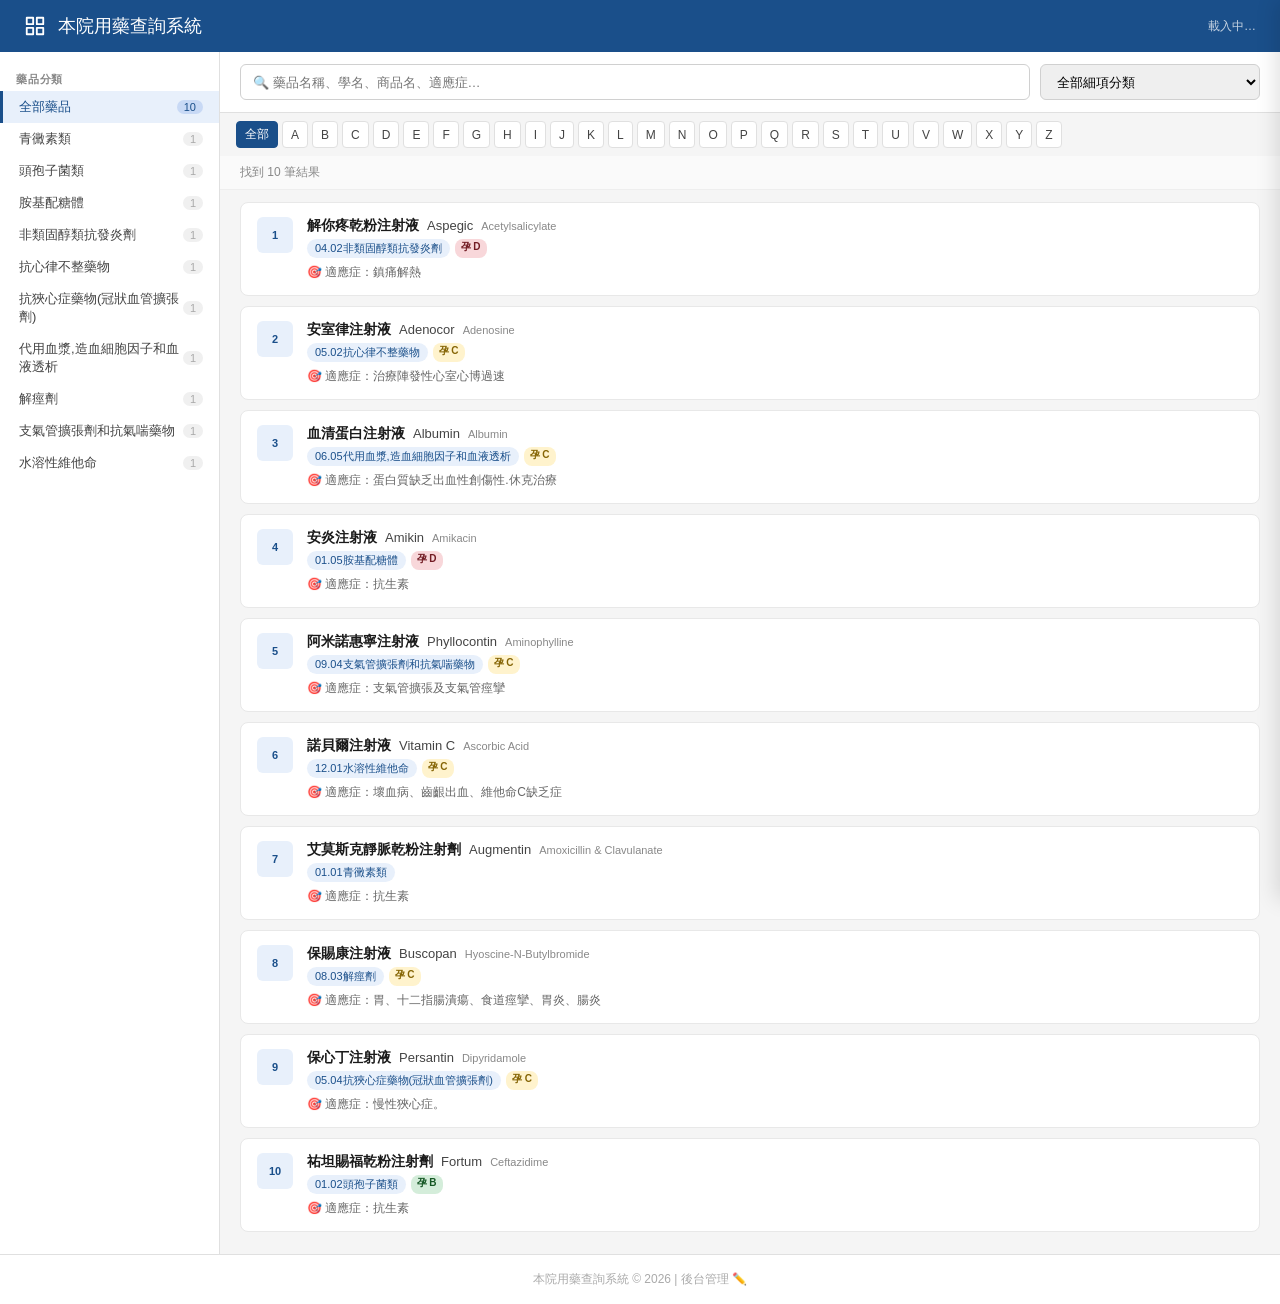
==== commit 1a64edd6: "Update greeting from 'Hello' to 'Goodbye'" ====
--- a/index.html
+++ b/index.html
@@ -6,11 +6,11 @@
 <title>本院用藥查詢系統</title>
 <style>
 *{box-sizing:border-box;margin:0;padding:0}
-body{font-family:'Noto Sans TC','Microsoft JhengHei',sans-serif;background:#f5f5f5;color:#1a1a1a;font-size:14px}
+body{font-family:'Noto Sans TC','Microsoft JhengHei',sans-serif;background:#f5f5f5;color:#1a1a1a;font-size:14px;display:flex;flex-direction:column;min-height:100vh}
 header{background:#1a4f8a;color:#fff;padding:14px 24px;display:flex;align-items:center;gap:12px;box-shadow:0 2px 6px rgba(0,0,0,.15)}
 header h1{font-size:18px;font-weight:500}
 header span{font-size:12px;opacity:.75;margin-left:auto}
-.layout{display:flex;min-height:calc(100vh - 52px)}
+.layout{display:flex;flex:1;min-height:calc(100vh - 52px)}
 .sidebar{width:220px;background:#fff;border-right:1px solid #e0e0e0;flex-shrink:0;overflow-y:auto;padding:12px 0}
 .sidebar h3{font-size:11px;font-weight:600;color:#888;letter-spacing:.8px;text-transform:uppercase;padding:8px 16px 4px}
 .sidebar-item{display:flex;justify-content:space-between;align-items:center;padding:7px 16px;cursor:pointer;transition:background .12s;font-size:13px;color:#444;border-left:3px solid transparent}
@@ -23,14 +23,11 @@
 .toolbar input,.toolbar select{height:36px;border:1px solid #d0d0d0;border-radius:6px;padding:0 12px;font-size:13px;font-family:inherit;outline:none;transition:border-color .15s}
 .toolbar input:focus,.toolbar select:focus{border-color:#1a4f8a;box-shadow:0 0 0 3px rgba(26,79,138,.1)}
 #kw{flex:1;min-width:160px}
-#ind{width:200px}
 #cat{width:220px}
 .badge-preg{display:inline-block;font-size:10px;padding:1px 6px;border-radius:8px;font-weight:600}
 .preg-A,.preg-B{background:#d4edda;color:#155724}
 .preg-C{background:#fff3cd;color:#856404}
 .preg-D,.preg-X{background:#f8d7da;color:#721c24}
-.toolbar .btn-admin{margin-left:auto;height:36px;padding:0 16px;background:#1a4f8a;color:#fff;border:none;border-radius:6px;cursor:pointer;font-size:13px;font-family:inherit}
-.toolbar .btn-admin:hover{background:#15407a}
 .results-bar{padding:8px 20px;font-size:12px;color:#888;border-bottom:1px solid #eee;background:#fafafa}
 .drug-list{flex:1;overflow-y:auto;padding:12px 20px}
 .drug-card{background:#fff;border:1px solid #e8e8e8;border-radius:8px;padding:14px 16px;margin-bottom:10px;cursor:pointer;transition:all .15s;display:flex;gap:14px;align-items:flex-start}
@@ -67,6 +64,12 @@
 .alpha-btn{padding:4px 8px;font-size:12px;border:1px solid #e0e0e0;border-radius:4px;cursor:pointer;background:#fff;color:#444;transition:all .12s}
 .alpha-btn:hover{border-color:#1a4f8a;color:#1a4f8a}
 .alpha-btn.active{background:#1a4f8a;color:#fff;border-color:#1a4f8a}
+
+/* 網頁底部頁尾（Footer）樣式 */
+footer{background:#fff;padding:16px 24px;text-align:center;border-top:1px solid #e0e0e0;font-size:12px;color:#aaa}
+footer a.lnk-admin{color:#aaa;text-decoration:none;transition:color .15s;font-size:12px}
+footer a.lnk-admin:hover{color:#888;text-decoration:underline}
+
 @media(max-width:700px){
   .sidebar{display:none}
   .detail-panel{width:100vw}
@@ -92,8 +95,7 @@
 
   <div class="main">
     <div class="toolbar">
-      <input type="text" id="kw" placeholder="🔍 藥品名稱、學名、商品名…" oninput="render()">
-      <input type="text" id="ind" placeholder="適應症搜尋…" oninput="render()">
+      <input type="text" id="kw" placeholder="🔍 藥品名稱、學名、商品名、適應症…" oninput="render()">
       <select id="cat" onchange="render()">
         <option value="">全部細項分類</option>
         <option value="01.01青黴素類">01.01青黴素類</option>
@@ -157,7 +159,7 @@
 <option value="10.03骨質疏鬆治療劑">10.03骨質疏鬆治療劑</option>
 <option value="10.04抗糖尿病和昇血糖藥物">10.04抗糖尿病和昇血糖藥物</option>
 <option value="10.05腎上腺皮質類固醇">10.05腎上腺皮質類固醇</option>
-<option value="10.06雌激素和黃體激素">10.06雌激素和黃體激素</option>
+<option value="10.06雌激素 and 黃體激素">10.06雌激素和黃體激素</option>
 <option value="10.08雄激素和同化類固醇">10.08雄激素和同化類固醇</option>
 <option value="11.01抗組織胺">11.01抗組織胺</option>
 <option value="11.03疫苗">11.03疫苗</option>
@@ -173,7 +175,6 @@
 <option value="16.01解毒劑">16.01解毒劑</option>
 <option value="16.05其它">16.05其它</option>
       </select>
-      <button class="btn-admin" onclick="location.href='admin.html'">後台管理 ✏️</button>
     </div>
     <div class="alpha-bar" id="alpha-bar"></div>
     <div class="results-bar" id="results-bar">載入中…</div>
@@ -191,111 +192,99 @@
   <div class="detail-body" id="dp-body"></div>
 </div>
 
+<footer>
+  本院用藥查詢系統 © 2026 | <a href="admin.html" class="lnk-admin">後台管理 ✏️</a>
+</footer>
+
 <script>
-const DRUGS = [{"id": 1, "drug": "Acetylsalicylate(Lyacety) Inj. 500mg/Vial", "name": "*Acetylsalicylate(Lyacety) Inj. 500mg/Vial", "generic": "Acetylsalicylate", "brand": "Aspegic", "cname": "解你疼乾粉注射液", "trade": "Lyacety", "idx1": "ACE", "idx2": "ASP", "idx3": "STI", "pharm": "1.本品具有抗炎、止痛及解熱，其作用與aspirin相同。2.本品900mg相當於aspirin500mg。", "dosage": "成人通常1日1~4瓶，用溶解液溶解後，行肌肉或靜脈注射，1日之劑量可提高至10瓶，假如是非常激烈之疼痛，可將2 瓶溶解於滅菌蒸餾水中行靜脈注射。兒童劑量按體重計算，1日之劑量為每kg體重10~25mg之Acetylsalicylate，分2~3次投與。亦可用生理食鹽水或葡萄糖液溶解，行靜脈注射。", "caution": "", "indication": "鎮痛解熱", "sideEffect": "", "preg": "D", "appearance": "小玻璃瓶", "note": "", "cat": "04.02非類固醇類抗發炎劑", "cat2": "", "cat3": ""}, {"id": 2, "drug": "Adenosine(Adenocor) Inj. 6mg/2ml/Vial", "name": "*Adenosine(Adenocor) Inj. 6mg/2ml/Vial", "generic": "Adenosine", "brand": "Adenocor", "cname": "安室律注射液", "trade": "Adenocor", "idx1": "ADE", "idx2": "ADE", "idx3": "", "pharm": "具有冠狀動脈擴張作用，並可以矯正心肌代謝異常，增加心肌血流。", "dosage": "初劑量：快速靜脈注射3mg(超過兩秒)。第二次劑量：如初劑量無法在1～2分鐘內排除上心室性心搏過速，則在快速靜脈注射6mg。第三次劑量：如第二次劑量無法在1～2分鐘內排除上心室性心搏過速，則在快速靜注射12mg。增加或注射更高的劑量則不予建議。急救劑量：6mg靜脈注射1～3秒，注射不位手臂抬高，注射後以20ml注射用生理食鹽水洗，每隔1～2分鐘在給12mg", "caution": "", "indication": "治療陣發性心室心博過速", "sideEffect": "面部潮紅.呼吸困難.噁心及頭昏眼花。", "preg": "C", "appearance": "小玻璃瓶", "note": "", "cat": "05.02抗心律不整藥物", "cat2": "", "cat3": ""}, {"id": 3, "drug": "Albumin  20% Inj. 50ml/BT", "name": "*Albumin 20% Inj. 50ml/BT", "generic": "Albumin", "brand": "Albumin", "cname": "血清蛋白注射液", "trade": "Albumin", "idx1": "ALB", "idx2": "ALB", "idx3": "", "pharm": "低蛋白血症、水腫、虛脫時用為血漿增量劑。", "dosage": "須以IV法注射，開啟後須即刻使用且在有效期間內使用。", "caution": "", "indication": "蛋白質缺乏出血性創傷性.休克治療", "sideEffect": "低血壓.過敏反應.頭痛.噁心心跳過速.呼吸不規則。", "preg": "C", "appearance": "玻璃瓶", "note": "自費", "cat": "06.05代用血漿,造血細胞因子和血液透析", "cat2": "", "cat3": ""}, {"id": 4, "drug": "Amikacin(Aminfec) Inj. 250mg/2ml/Amp", "name": "*Amikacin(Aminfec) Inj. 250mg/2ml/Amp", "generic": "Amikacin", "brand": "Amikin", "cname": "安炎注射液", "trade": "Aminfec", "idx1": "AMI", "idx2": "AMI", "idx3": "", "pharm": "葡萄球菌、腦膜炎球菌、肺炎雙球菌、鏈球菌及其他細菌引起之感染。", "dosage": "7.5～15mg／kg／day平分二次使用。", "caution": "本藥和其他胺基醣甘類（AMINOGLY COSIDES）抗生素一樣，大劑量或長期使用或水份未適量補充，則可能引起聽神經毒作用和腎毒作用。", "indication": "抗生素", "sideEffect": "", "preg": "D", "appearance": "小玻璃瓶", "note": "此藥須檢附微生物培養及藥物敏感試驗之檢驗報告", "cat": "01.05胺基配糖體", "cat2": "", "cat3": ""}, {"id": 5, "drug": "Aminophylline Inj. 250mg/10ml/Amp", "name": "*Aminophylline Inj. 250mg/10ml/Amp", "generic": "Aminophylline", "brand": "Phyllocontin", "cname": "阿米諾惠寧注射液", "trade": "Aminophylline", "idx1": "AMI", "idx2": "PHY", "idx3": "", "pharm": "本藥為一種「支氣管擴張劑」，直接作用於支氣管的肌肉，使支氣管放鬆而擴張，讓空氣順利進入肺部，幫助呼吸。", "dosage": "靜脈注射，250-500mg，每六小時一次。", "caution": "吸煙者使用本品時，會加速其排泄速率。甲狀腺亢進、嚴重心臟疾病、充血性心衰竭、高血壓的患者，須小心使用。", "indication": "支氣管擴張及支氣管痙攣", "sideEffect": "心灼熱、心跳過快、頭痛、排尿增加、發抖、睡眠障礙。", "preg": "C", "appearance": "小安培", "note": "", "cat": "09.04支氣管擴張劑和抗氣喘藥物", "cat2": "", "cat3": ""}, {"id": 6, "drug": "Ascorbic Acid(PanNobel) Inj. 500mg/2ml/Amp", "name": "*Ascorbic Acid(PanNobel) Inj. 500mg/2ml/Amp", "generic": "Ascorbic Acid", "brand": "Vitamin C", "cname": "諾貝爾注射液", "trade": "PanNobel", "idx1": "ASC", "idx2": "VC", "idx3": "NOB", "pharm": "有很多必需的生物功能，如膠原，細胞內基本物質的形成，微粒體藥物的代謝，類固醇的合作，細胞呼吸，酪胺酸的代謝和Folic Acid轉化成Folinic Acid，容易在食物調理中被破壞，不能在人體中合成，所以常大量給與維他命C。其他對於維持牙齒和骨基質和微血管的完整性都很重要，它可能也有助於傷口的癒合。", "dosage": "1日50mg--1000mg，分次使用。", "caution": "臨床檢查值之影響-各種糖尿之檢查顯示本品有妨害糖尿病檢出之傾向。", "indication": "壞血病、齒齦出血、維他命C缺乏症", "sideEffect": "劑量大時會下痢、沉澱草酸鹽或尿酸鹽等腎結石。", "preg": "C", "appearance": "小安培", "note": "自費", "cat": "12.01水溶性維他命", "cat2": "", "cat3": ""}, {"id": 7, "drug": "Augmentin(Amoclav) Inj. 1/0.2g/Vial", "name": "*Augmentin(Amoclav) Inj. 1/0.2g/Vial", "generic": "Amoxicillin & Clavulanate", "brand": "Augmentin", "cname": "艾莫斯克靜脈乾粉注射劑", "trade": "Amoclav", "idx1": "AMO", "idx2": "AUG", "idx3": "ANB", "pharm": "對於革蘭氏陽性菌及革蘭氏陰性菌具有殺菌作用。", "dosage": "本品成人常用劑量為1天3次，1次1.2gm，每8小時注射1次；嚴重感染時可每6小時注射一次，1天4次；小孩或嬰兒之用量為每次每公斤給30mg，1天3次，或每6、或8小時注射1次。", "caution": "有嚴重肝機能障礙者，需謹慎使用本藥。", "indication": "抗生素", "sideEffect": "腹瀉、假膜性結腸炎，消化不良、胃腸不適、念珠菌感染、暫時性肝炎、膽汁滯留型黃疸。", "preg": "", "appearance": "小玻璃瓶", "note": "此藥須檢附微生物培養及藥物敏感試驗之檢驗報告", "cat": "01.01青黴素類", "cat2": "", "cat3": ""}, {"id": 8, "drug": "Butylscopolamine(Fucon) Inj. 20mg/1ml/Amp", "name": "*Butylscopolamine(Fucon) Inj. 20mg/1ml/Amp", "generic": "Hyoscine-N-Butylbromide", "brand": "Buscopan", "cname": "保賜康注射液", "trade": "Fucon", "idx1": "BUT", "idx2": "BUS", "idx3": "FOC", "pharm": "本藥在內臟壁的副交感神經節有專一性作用，對胃腸、尿道、膽的平滑肌產生抗痙攣作用，很久後才會有類阿托品的副作用發生。", "dosage": "成人20mg/次；兒童:5mg/次，每日3次。", "caution": "1.只有在嚴密觀察下，懷孕前3個月的婦女才可使用。2.使用本藥後，開車和操作機械時應小心。3.鬱血性心不全、心律不整、潰瘍性大腸炎、前列腺肥大症、甲狀腺機能亢進、處於高溫環境的病患，應謹慎用藥。", "indication": "胃、十二指腸潰瘍、食道痙攣、胃炎、腸炎", "sideEffect": "輕微、短暫性的口乾、思睡、視力模糊。", "preg": "C", "appearance": "小安培", "note": "", "cat": "08.03解痙劑", "cat2": "", "cat3": ""}, {"id": 9, "drug": "Dipyridamole(Posintin) Inj. 10mg/2ml/Amp", "name": "*Dipyridamole(Posintin) Inj. 10mg/2ml/Amp", "generic": "Dipyridamole", "brand": "Persantin", "cname": "保心丁注射液", "trade": "Posintin", "idx1": "PER", "idx2": "DIP", "idx3": "POS", "pharm": "擴張冠狀血管而改善心肌細胞之血液及氧氣供給，並且促進側枝血管形成。本品具有抗血栓作用，這是基於其可改變血小板各方面的功能，如抑制血小板黏著及凝集。", "dosage": "每日劑量150~225公絲、分數次服用。", "caution": "重症狹心症及急性心肌梗塞之治療，隨時觀察病情謹慎行事。過量使用產生末梢血管擴張，故對低血壓患者，宜慎重使用。", "indication": "慢性狹心症。", "sideEffect": "胃腸不適、頭痛、發疹、暈眩。", "preg": "C", "appearance": "小安培", "note": "", "cat": "05.04抗狹心症藥物(冠狀血管擴張劑)", "cat2": "", "cat3": ""}, {"id": 10, "drug": "Ceftazidime(Tatumcef) Inj. 2g/Vial", "name": "*Ceftazidime(Tatumcef) Inj. 2g/Vial", "generic": "Ceftazidime", "brand": "Fortum", "cname": "祐坦賜福乾粉注射劑", "trade": "Tatumcef", "idx1": "CEF", "idx2": "FOR", "idx3": "TAT", "pharm": "本品是殺菌性頭孢子菌抗生素，對多種β-LACTAMASE有抵抗力，並對範圍的革蘭氏陽性及陰性細菌有效。", "dosage": "依敏感性、嚴重性、感染部位及種類，以及患者的年齡和腎功能調整劑量。新生兒（0～2個月）：每日體重25～60mg/kg，分二次給藥。嬰兒和孩童（2個月以上者）：每日30～100mg/kg，分2或3次給藥。成人：每日1～6g，以靜脈注射或肌肉注射，分2或3次給藥。", "caution": "1.本藥經由腎臟排泄，因此須視腎障礙程度降低劑量，以免抗生素累積而產生痙攣等症狀。2.本藥對銅還原法（BENEDICT’S,FEHLING’S,CLINITEST）可能有些許干擾。3.本藥不會干擾測定肌氨酸酐REATININE）的鹼性苦味酸鹽鑑定法。4.少數病患會有陽性COOMBS’效應，可能干擾血型的交叉試驗。長期使用可能導致非感染性細菌過度生長，此時應評估患者情況，採取停藥或使用其他適當方法。", "indication": "抗生素", "sideEffect": "", "preg": "B", "appearance": "小玻璃瓶", "note": "此藥須檢附微生物培養及藥物敏感試驗之檢驗報告", "cat": "01.02頭孢子菌類", "cat2": "", "cat3": ""}, {"id": 11, "drug": "Ceftriaxone(Sintrix) Inj. 1g/Vial", "name": "*Ceftriaxone(Sintrix) Inj. 1g/Vial", "generic": "Ceftriaxone", "brand": "Rocephin", "cname": "信得瑞注射劑", "trade": "Sintrix", "idx1": "CEF", "idx2": "ROC", "idx3": "", "pharm": "Ceftriaxone 的殺菌作用主要是抑制細菌細胞壁的合成。", "dosage": ".靜脈注射給藥50mg／kg或50mg／kg以上時，須以點滴灌注射給藥， \n　且給藥時間至少要30分鐘。 \n2.新生兒（至二週）：每日給藥20～50mg／kg，早產兒及嬰兒不需區 \n　分劑量差異。 \n3.嬰兒及小孩（3週～12歲）：每日劑量20～80mg／kg。 \n4.成人、12歲以上的孩童及體重超過50kg的小孩，標準劑量為每日一 \n　次1～2g。嚴重感染或病菌對本品的感受性只是中等時，劑量可能 \n　增至每日一次4g。 \n5.老年性病人：毋需調整劑量。", "caution": "1.極少的病例用超音波檢測在膽囊有小泥狀物的影像，但在停藥或完成本品療法後，即會消失。2.研究顯示CEFTRIAZONE和其他CEPHALOSPORINS相同，能從血漿ALBUMIN中，取代BILIRUBIN。因此在HYPERBILIRUBINEMIC新生兒，尤其是早產兒，使用本藥時要特別注意。3.長期治療，須定期檢查血液圖。", "indication": "抗生素", "sideEffect": "噁心，嘔吐，下痢，頭痛，眩暈。", "preg": "B", "appearance": "小玻璃瓶", "note": "此藥須檢附微生物培養及藥物敏感試驗之檢驗報告;應避免與含鈣溶液併用(Ex:Calglon)", "cat": "01.02頭孢子菌類", "cat2": "", "cat3": ""}, {"id": 12, "drug": "Cefuroxime(Furoxime) Inj. 1.5g/Vial", "name": "*Cefuroxime(Furoxime) Inj. 1.5g/Vial", "generic": "Cefuroxime", "brand": "Zinacef", "cname": "福樂欣注射劑", "trade": "Furoxime", "idx1": "CEF", "idx2": "ZIN", "idx3": "FUR", "pharm": "本藥是一種「頭孢子菌」類抗生素，藉由破壞細菌細胞壁，使細菌無法正常的生長和繁殖，進而使細菌死亡，達到抗菌效果。本藥對於下列菌種：葡萄球菌屬、流行性感冒嗜血桿菌、克雷白氏桿菌、沙門氏菌屬、百日咳博代氏桿菌、奈瑟氏菌屬及對盤尼西林有抗藥性菌種都具有強效的抗菌作用。而對於變形桿菌、脆弱擬桿菌等菌種則具有中等的抗菌效力。", "dosage": "1. 成人每日劑量1.5g～3g，分2～4次行肌肉注射或靜脈注射。對於較嚴重的感染，劑量增至1.5gm，每日三次施行靜脈注射。若需要時，每日總劑量可達3～6gm，則肌肉或靜脈注射的間隔時間可增至每6小時一次。\n\n2. 小孩一日劑量為30～100mg／kg分2～4次使用。 \n　對於較嚴重感染者增量至150mg／kg分2～4次使用。", "caution": "1.對頭孢菌素抗生素有過敏反應者禁用本品。2.曾對PENICILLIN有過敏者，使用頭孢菌素抗生素通常很安全，但仍須謹慎注意使用。3.使用高劑量頭孢菌素抗生素時，若與強力利尿劑（如FUROSEMIDE）合併，應注意腎功能之變化。4.使用本品之前，事先實施皮膚反應測定（取0.02ml之300mg／ml食鹽液，以前腕內側皮內注射作皮膚反應試驗，於15～20分後，觀察其皮膚變化）。", "indication": "抗生素", "sideEffect": "不快感、口內異常感、耳鳴、眩暈、便意、發汗、搔瘙、發熱、發疹、關節痛、乏尿、蛋白尿、血尿、尿異常、好酸球增多、顆粒球減少、血小板減少、、白血球增多、下痢、嘔吐、噁心、腹痛、維他命K缺乏症、維他命B群缺乏症。", "preg": "B", "appearance": "小玻璃瓶", "note": "此藥須檢附微生物培養及藥物敏感試驗之檢驗報告", "cat": "01.02頭孢子菌類", "cat2": "", "cat3": ""}, {"id": 13, "drug": "Cephalexin Inj. 1g/Vial", "name": "*Cephalexin Inj. 1g/Vial", "generic": "Cephalexin", "brand": "Keflex", "cname": "信保欣乾粉注射劑", "trade": "Cephalexin", "idx1": "CEF", "idx2": "KEF", "idx3": "PHE", "pharm": "半合成之第一代cephalospo-rin抗生素衍生物，其抗菌作用與cefazolin類似，很少用於革蘭氏陰性菌。殺菌作用：本藥能與易感菌種細胞壁之一個或數個青黴素結合蛋白(PBP)結合，而抑制細胞壁第三級最後階段之生合成而達殺菌目的。", "dosage": "本藥可和點滴靜脈注射液混合使用。成人一日劑量1gm，兒童一日劑量20～40mg/kg，分二次緩慢靜脈注射。若成效不彰時，成人一日劑量改為1.5～3gm，兒童一日劑量50mg/kg，分三次使用。嚴重時，成人一日劑量5g，兒童一日劑量100mg/kg， 分次使用。", "caution": "過去對PENICILLIN系或CEPHEM系（CEPHALOSPORINE系及CEPHAMYCIN系）藥劑有過敏者、本人或雙親兄弟有容易引起支氣管氣喘、發疹、蕁麻疹等過敏體質者高度腎障害患者、經口攝取不良的患者，高齡患 \n者、全身狀態不良的患者（因會出現VITAMIN K缺乏症狀，故應密切注意觀察，應謹慎使用。", "indication": "抗生素", "sideEffect": "發熱、腹痛、白血球增多、粘液、血便、偽膜性大腸炎腹痛。", "preg": "B", "appearance": "小玻璃瓶", "note": "", "cat": "01.02頭孢子菌類", "cat2": "", "cat3": ""}, {"id": 14, "drug": "Taita NO.5 400ml/BT", "name": "*Taita NO.5 400ml/BT", "generic": "Sod. Chloride & Pot. Acetate & Sod. Acetate & Mg Chloride & Dextrose Monohydrate & Pot. Phosphate", "brand": "Taita No.5", "cname": "台大五號注射液", "trade": "Taita No.5", "idx1": "T5", "idx2": "TA5", "idx3": "", "pharm": "當營養或液體的缺乏存在時(或兩者皆缺乏)，提供卡路里及液體容積的來源。", "dosage": "依患者狀況而定。", "caution": "", "indication": "手術前後及未能進食病人之水份、電解質、熱能補充、維持液", "sideEffect": "", "preg": "", "appearance": "塑膠瓶", "note": "", "cat": "13.02非經腸營養素製劑", "cat2": "", "cat3": ""}, {"id": 15, "drug": "Diphenhydramine Inj. 30mg/1ml/Amp", "name": "*Diphenhydramine Inj. 30mg/1ml/Amp", "generic": "Chlorpheniramine", "brand": "Vena", "cname": "鹽酸二苯胺明注射液\"", "trade": "Diphenhydramine", "idx1": "DIP", "idx2": "VEN", "idx3": "AH", "pharm": "本藥為一種「H1接受體的阻斷劑」，會和組織胺相互競爭標的細胞上之接受體。", "dosage": "皮下或肌肉注射，視各人體質及症狀輕重的不同，調整用量，通常每次1Amp(30mg/c.c)。", "caution": "H1-阻斷劑與其他藥物起交互作用會引發嚴重之中樞神經抑制作用, 如:酒精。病人服用MAO抑制劑, 切不可服用抗組織胺藥劑, 因MAO抑制劑會加劇組織胺之抗膽鹼性效果。", "indication": "蕁麻疹、皮膚炎、濕疹、皮膚搔癢症、鼻炎", "sideEffect": "嗜睡，不適合開車等工作。", "preg": "B", "appearance": "小安培", "note": "", "cat": "11.01抗組織胺", "cat2": "", "cat3": ""}, {"id": 16, "drug": "Cimetidine(Cimetin) Inj. 100mg/ml 2ml/Amp", "name": "*Cimetidine(Cimetin) Inj. 100mg/ml 2ml/Amp", "generic": "Cimetidine", "brand": "Tagamet", "cname": "治潰平注射液", "trade": "Cimetin", "idx1": "CIM", "idx2": "TAG", "idx3": "", "pharm": "膿性滲出液溶解作用－能分解膿性鼻分泌物及喀痰。止血作用－具有抗Heparin作用以及保護血管內壁的作用，可以防止手術中或在手術後毛細血管出血的現象。", "dosage": "300mg，每六小時一次。", "caution": "", "indication": "胃酸分泌過高之症狀", "sideEffect": "輕度的下痢、眩暈、肌肉痛、發疹。", "preg": "B", "appearance": "小安培", "note": "", "cat": "08.02消化性潰瘍癒合劑", "cat2": "", "cat3": ""}, {"id": 17, "drug": "Clindamycin(B.B.) Inj. 300mg/2ml/Amp", "name": "*Clindamycin(B.B.) Inj. 300mg/2ml/Amp", "generic": "Clindamycin", "brand": "Cleocin", "cname": "比比黴素注射液", "trade": "B.B.", "idx1": "CLI", "idx2": "CLE", "idx3": "", "pharm": "此藥為一種抗生素，可以抑制細菌蛋白質的生產，讓細菌無法繁殖下去。", "dosage": "1.成人：腹腔內，女性骨盆腔感染或其他併發或嚴重感染，每日2400～2700mg，分為2～4次使用。較輕微之併發症每日1200～1800mg，分三或四次。600mg以上劑量不建議以單一劑量肌肉注射。2.一個月大以上孩童：每20～24mg／kg分三或四次。3.新生兒：每日15～20mg／kg分三或四次。", "caution": "曾有胃腸道疾病，尤其是結腸炎的患者必需謹慎使用。本品無法滲入腦脊髓液，不可用於治療腦膜炎。靜脈注射時間需超過10～60分鐘，不可以大藥丸的方式使用，長期使用須監視患者的肝功能。", "indication": "抗生素", "sideEffect": "輕度腹瀉、噁心及嘔吐、胃痛、肛門或生殖器周圍搔癢。", "preg": "B", "appearance": "小安培", "note": "", "cat": "01.10其他類抗生素", "cat2": "", "cat3": ""}, {"id": 18, "drug": "Cyanocobalamin Inj 1000mcg/ml 10ml/BT", "name": "*Cyanocobalamin Inj 1000mcg/ml 10ml/BT", "generic": "Cyanocobalamin", "brand": "Vitamin B12", "cname": "氰鈷胺明注射液", "trade": "Cyanocobalamin", "idx1": "CYA", "idx2": "VB1", "idx3": "B12", "pharm": "可抗貧血、促進體內蛋白質之利用，並使脂肪代謝正常，防止肝內脂防積蓄讓肝能恢復機能，增強解毒功用。對骨髓有改善作用。", "dosage": "惡性貧血：IM.SC－每天30mcg，連續5～10天，之後每個月100mcg～200mcg。", "caution": "", "indication": "血症、維他命B12缺乏症", "sideEffect": "", "preg": "", "appearance": "小玻璃瓶", "note": "自費", "cat": "06.01抗貧血的藥物", "cat2": "", "cat3": ""}, {"id": 19, "drug": "D5%/S0.33%(Babysalt) Inj. 500ml/BT", "name": "*D5%/S0.33%(Babysalt) Inj. 500ml/BT", "generic": "Dextrose Monohydrate", "brand": "", "cname": "利兒注射劑", "trade": "Babysalt 5%/0.33%", "idx1": "D5S", "idx2": "D5S", "idx3": "DS", "pharm": "當營養或液體的缺乏存在時(或兩者皆缺乏)，提供卡路里及液體容積的來源。", "dosage": "依患者狀況而定。", "caution": "", "indication": "鈉、氯離子電解質之補充、脫水時水分補充、體內葡萄糖、熱能之補給", "sideEffect": "", "preg": "", "appearance": "塑膠瓶", "note": "", "cat": "13.02非經腸營養素製劑", "cat2": "", "cat3": ""}, {"id": 20, "drug": "D5%/S0.45%(Suntose)Inj. 500ml/BT", "name": "*D5%/S0.45%(Suntose)Inj. 500ml/BT", "generic": "Dextrose Monohydrate", "brand": "", "cname": "沙多士注射液", "trade": "Suntose 5%/0.45%", "idx1": "D5S", "idx2": "D5S", "idx3": "DS", "pharm": "當營養或液體的缺乏存在時(或兩者皆缺乏)，提供卡路里及液體容積的來源。", "dosage": "依患者狀況而定。", "caution": "", "indication": "鈉、氯離子電解質之補充、脫水時水分補充、體內葡萄糖、熱能之補給", "sideEffect": "", "preg": "", "appearance": "塑膠瓶", "note": "", "cat": "13.02非經腸營養素製劑", "cat2": "", "cat3": ""}, {"id": 21, "drug": "D5%/S0.9% Inj. 500ml/BT", "name": "*D5%/S0.9% Inj. 500ml/BT", "generic": "Sodium Chloride", "brand": "", "cname": "葡萄糖氯化鈉注射液", "trade": "D5%/S0.9%", "idx1": "D5S", "idx2": "D5S", "idx3": "DS", "pharm": "當營養或液體的缺乏存在時(或兩者皆缺乏)，提供卡路里及液體容積的來源。", "dosage": "依患者狀況而定。", "caution": "", "indication": "營養減退及衰弱、急慢性腹膜炎、虛脫狀態、水份補給", "sideEffect": "", "preg": "", "appearance": "塑膠瓶", "note": "", "cat": "13.02非經腸營養素製劑", "cat2": "", "cat3": ""}, {"id": 22, "drug": "Denosumab(Prolia) 60mg/1ml/Amp", "name": "*Denosumab(Prolia) 60mg/1ml/Amp", "generic": "Denosumab", "brand": "Prolia", "cname": "保骼麗注射液", "trade": "Denosumab", "idx1": "DEN", "idx2": "PRO", "idx3": "", "pharm": "", "dosage": "每6個月注射1次。", "caution": "", "indication": "停經婦女骨質疏鬆症之治療，男性骨質疏鬆症之治療", "sideEffect": "", "preg": "", "appearance": "針筒", "note": "", "cat": "10.03骨質疏鬆治療劑", "cat2": "", "cat3": ""}, {"id": 23, "drug": "Dexamethasone(Decan) Inj. 4mg/2ml/Amp", "name": "*Dexamethasone(Decan) Inj. 4mg/2ml/Amp", "generic": "Dexamethasone", "brand": "Decadron", "cname": "特佳注射液", "trade": "Decan", "idx1": "DEX", "idx2": "DEC", "idx3": "", "pharm": "治療1.風濕性疾患；風濕樣關節炎，外傷性關節炎，痛風性關節炎等。2.過敏疾患，氣喘症，藥物及食品過敏症，蕁麻症，抗草症，輸血反應等。3.皮膚疾患，急性慢性濕症，嬰兒濕症，接觸性皮炎，全身性皮炎鞏皮症，紅斑性狼瘡滲出紅斑，搔癢症，Keloid等。", "dosage": "肌肉或靜脈注射：每一部位50～20㎎（5ml）每天2次，每天量不超過80㎎（20ml）。", "caution": "1.急慢性感染症，使用時請同時併用適當的化學療法劑或抗生素藥品以治療感染疾病。2.對消化管障害如胃腸潰瘍務請特別注意。3.因主要副作用引起浮腫，血壓上升，尤以腎臟疾患及高血壓患者應注意。4.糖尿病患者使用時有增加Insulin藥量的必要者請注意。5.對於有精神病因素者請多加注意。6.服用本藥期間請充分補充蛋白質。", "indication": "過敏性疾患、氣喘", "sideEffect": "鼻過敏、血糖過高、水腫、口內念珠菌症，傷口癒合受損。", "preg": "C", "appearance": "小安培", "note": "", "cat": "10.05腎上腺皮質類固醇", "cat2": "", "cat3": ""}, {"id": 24, "drug": "Dextrose 10%(D10) Inj. 500ml/BT", "name": "*Dextrose 10%(D10) Inj. 500ml/BT", "generic": "Glucose", "brand": "Dextrose", "cname": "葡萄糖注射液", "trade": "Glucose 10%", "idx1": "GLU", "idx2": "DEX", "idx3": "D10", "pharm": "當營養或液體的缺乏存在時(或兩者皆缺乏)，提供卡路里及液體容積的來源。", "dosage": "依患者狀況而定。", "caution": "", "indication": "急性傳染病及其他缺乏水份及營養失調、非經口營養補給", "sideEffect": "", "preg": "C", "appearance": "塑膠瓶", "note": "", "cat": "13.02非經腸營養素製劑", "cat2": "", "cat3": ""}, {"id": 25, "drug": "Dextrose 5%(D5) Inj. 250ml/BT", "name": "*Dextrose 5%(D5) Inj. 250ml/BT", "generic": "Glucose", "brand": "Dextrose", "cname": "克力糖注射液", "trade": "5% Glucose", "idx1": "DEX", "idx2": "D5", "idx3": "GLU", "pharm": "當營養或液體的缺乏存在時(或兩者皆缺乏)，提供卡路里及液體容積的來源。", "dosage": "依患者狀況而定。", "caution": "", "indication": "營養減退及衰弱、循環障礙、腦出血", "sideEffect": "", "preg": "", "appearance": "塑膠瓶", "note": "", "cat": "13.02非經腸營養素製劑", "cat2": "", "cat3": ""}, {"id": 26, "drug": "Dextrose 5%(D5) Inj. 500ml/BT", "name": "*Dextrose 5%(D5) Inj. 500ml/BT", "generic": "Glucose", "brand": "Dextrose", "cname": "克力糖注射液", "trade": "5% Glucose", "idx1": "DEX", "idx2": "D5", "idx3": "GLU", "pharm": "當營養或液體的缺乏存在時(或兩者皆缺乏)，提供卡路里及液體容積的來源。", "dosage": "依患者狀況而定。", "caution": "", "indication": "營養減退及衰弱、循環障礙、腦出血", "sideEffect": "", "preg": "", "appearance": "塑膠瓶", "note": "", "cat": "13.02非經腸營養素製劑", "cat2": "", "cat3": ""}, {"id": 27, "drug": "Dextrose(Vitagen) 50% Inj. 20ml/Amp", "name": "!*Dextrose(Vitagen) 50% Inj. 20ml/Amp", "generic": "Glucose", "brand": "Dextrose", "cname": "美達研注射液", "trade": "Vitagen 50%", "idx1": "GLU", "idx2": "D50", "idx3": "VIT", "pharm": "當營養或液體的缺乏存在時(或兩者皆缺乏)，提供卡路里及液體容積的來源。", "dosage": "依患者狀況而定。", "caution": "", "indication": "營養", "sideEffect": "", "preg": "C", "appearance": "大安培", "note": "", "cat": "13.02非經腸營養素製劑", "cat2": "", "cat3": ""}, {"id": 28, "drug": "Diclofenac(Voren) Inj. 75mg/3ml/Amp", "name": "*Diclofenac(Voren) Inj. 75mg/3ml/Amp", "generic": "Diclofenac", "brand": "Voren", "cname": "迪可露芬娜克注射液", "trade": "Voren", "idx1": "DIC", "idx2": "VOR", "idx3": "", "pharm": "是一種非類固醇化合物，具有顯著的抗風濕、抗發炎、鎮痛及解熱作用，適用於發炎性和變形性風濕性疾病、非風濕性發炎性疼痛及開刀後疼痛、長效錠為特殊處方劑型使有效成份緩解慢慢釋出，以確保長時間的有效程度。", "dosage": "此品可經由靜脈或肌肉注射投與。", "caution": "", "indication": "鎮痛解熱", "sideEffect": "噁心、嘔吐、腹部不適。", "preg": "C", "appearance": "小安培", "note": "", "cat": "04.02非類固醇類抗發炎劑", "cat2": "", "cat3": ""}, {"id": 29, "drug": "Ephedrine Inj. 40mg/ml 1ml/Amp", "name": "!*Ephedrine Inj. 40mg/ml 1ml/Amp", "generic": "Ephedrine", "brand": "Ephedrine", "cname": "鹽酸麻黃素針", "trade": "Ephedrine", "idx1": "EPH", "idx2": "EPH", "idx3": "", "pharm": "促使Norepinephrine的釋放，支氣管擴張較Epinephrine弱，但神經刺激卻較顯著、作用較久。", "dosage": "", "caution": "", "indication": "支氣管氣喘、支氣管炎的支氣管擴張劑。", "sideEffect": "", "preg": "", "appearance": "小安培", "note": "", "cat": "09.04支氣管擴張劑和抗氣喘藥物", "cat2": "", "cat3": ""}, {"id": 30, "drug": "Epinephrine(Adrenaline)Inj. 1mg/1ml/Amp", "name": "!*Epinephrine(Adrenaline)Inj. 1mg/1ml/Amp", "generic": "Epinephrine", "brand": "Bosmin", "cname": "安得理那寧注射液", "trade": "Adrenaline", "idx1": "EPI", "idx2": "BOS", "idx3": "ADR", "pharm": "1.收縮末梢血管與毛細管，亢進心臟機能。2.末梢血管收縮作用。", "dosage": "1.外科、耳鼻科：以原液或五倍的稀釋液。2.眼科治療：以5～10倍稀釋液用之。3.皮下注射0.3～0.5ml，不得注入血管。4.併用局部麻醉加本品2～5使用。5.胃腸的出血時用20～30滴。6.預防Salvarsan 中毒，注射0.3～0.5ml在皮下。", "caution": "1.大量使用可能引起心悸，呼吸困難。2.會引起腸損傷使小腸發生阻塞，出血及穿孔。3.引起升壓反應如急性肺水腫、不整脈、心跳停，勿過量投與。4.靜脈內投與時，為不使血壓異常上升，請小心投與。5.在靜脈注射點滴時，大量的注射液漏出於血管外時，會出現局部的虛性壞死。6.在局部麻醉劑內添加使用時，請勿投與耳、指趾，或陰莖。", "indication": "治療過敏性休克，心跳停止之急救，支氣管性氣喘。", "sideEffect": "心悸，頭痛，潮紅，噁心，嘔吐。", "preg": "C", "appearance": "小安培", "note": "", "cat": "05.06低血壓和休克治療劑", "cat2": "", "cat3": ""}, {"id": 31, "drug": "EPO INJ. (EPREX) INJ. 2000U/ml/Amp", "name": "*EPO INJ. (EPREX) INJ. 2000U/ml/Amp", "generic": "Epoetin Alfa", "brand": "Eprex", "cname": "宜保利血注射液", "trade": "Eprex", "idx1": "EPO", "idx2": "EPR", "idx3": "", "pharm": "作用於骨髓中之母紅血球系前驅細胞，具有促進紅血球分化和增殖的作用。", "dosage": "投與時：將每1Vial藥劑溶解於附加之2ml溶解液(生理食鹽水)中後使用。投與初期：成人通常以每次3000I.U.，每週三次，儘可能緩慢的做靜脈內投與。在貧血獲致改善效果後，通常成人以每次1500I.U.，每週投與2～3次，或每次3000I.U.，每週2次為維持劑量繼續投與。", "caution": "", "indication": "慢性腎臟功能失調有關的貧血症狀、癌症化學治療有關的貧血", "sideEffect": "", "preg": "C", "appearance": "針筒", "note": "", "cat": "06.05代用血漿,造血細胞因子和血液透析", "cat2": "", "cat3": ""}, {"id": 32, "drug": "Flomoxef Inj. 1g/Vial", "name": "*Flomoxef Inj. 1g/Vial", "generic": "Flomoxef", "brand": "Flumarin", "cname": "富莫莎乾粉靜脈注射劑", "trade": "Flomoxef", "idx1": "FLU", "idx2": "FLO", "idx3": "", "pharm": "同其他β-內醯胺類抗生素相似，Flomoxef可能也是通過與一種或多種青黴素結合蛋白(PBPs)相結合，阻礙細菌細胞壁生物合成，從而達到抑制細菌活性的作用。", "dosage": "通常成人1日1-2g(力價)，分二次以靜脈注射或點滴靜脈注射。通常小兒劑量以1日每公斤60-80mg計算，分三~四次以靜脈注射或點滴靜注投與。通常早產兒、新生兒以一次每公斤20mg再出升三天內一日2~3次，出生四天後一日3~4次以靜脈注射或點滴靜脈注射投與。", "caution": "", "indication": "對本劑有感受性之下列病原菌所引起之嚴重感染:葡萄球菌屬、鏈球菌屬(腸球菌除外)、肺炎球菌、peptostreptococcus屬、Branhamella catarrhalis、淋菌、大腸菌、Klebsiella屬、Proteus屬、Influenzae菌、Bacteroides屬。", "sideEffect": "休克、過敏、溶血反應、偽膜性腸炎、維生素K缺乏症。", "preg": "", "appearance": "小玻璃瓶", "note": "此藥須檢附微生物培養及藥物敏感試驗之檢驗報告。", "cat": "01.02頭孢子菌類", "cat2": "", "cat3": ""}, {"id": 33, "drug": "Dabigatran(Pradaxa) 110mg/Tab", "name": "Dabigatran(Pradaxa) 110mg/Tab", "generic": "Dabigatran", "brand": "Pradaxa", "cname": "普栓達膠囊", "trade": "Pradaxa", "idx1": "DAB", "idx2": "PRA", "idx3": "", "pharm": "Dabigatran 與其acyl glucuronides 代謝產物為競爭性凝血酶直接抑制劑。因為於凝血系列反應過程中，凝血酶（serine protease）能將纖維蛋白原（fibrinogen）轉變為纖維蛋白（fibrin），因此抑制凝血酶即可預防血栓發生。", "dosage": "Pradaxa的建議使用劑量為每次口服150 mg (兩顆75 mg膠囊)或220 mg（兩顆110 mg膠囊），一天一次。治療應於手術結束後1-4小時內開始（口服一顆膠囊），隨後每次服用2顆膠囊，一天一次，總計28-35天。", "caution": "服藥時須將膠囊整顆吞服，不能剝開、咬碎或取出膠囊內藥粒，以免增加出血風險。\n若未在預定的時間服用PRADAXA，應於當天盡快服用該劑藥物，若未能在下一劑之前至少6小時補服藥物，即應跳過該劑，切勿為了補服錯過的一劑而將下一劑PRADAXA的劑量加倍。", "indication": "用於靜脈血栓高危險群病患，以預防其於接受下肢重大骨科手術後之靜脈血栓栓塞症 (VTE)。\n2. 預防非瓣膜性心房纖維顫動病患發生中風與全身性栓塞。\n3. 急性深層靜脈血栓 (DVT) 及/或肺栓塞 (PE) 之治療", "sideEffect": "出血、腹痛、噁心。", "preg": "C", "appearance": "上蓋藍色/下蓋藍色/膠囊(印字：R110)", "note": "", "cat": "", "cat2": "", "cat3": ""}, {"id": 34, "drug": "Flumazenil(Anexate) Inj. 0.5mg/5ml/Amp", "name": "*Flumazenil(Anexate) Inj. 0.5mg/5ml/Amp", "generic": "Flumazenil", "brand": "Anexate", "cname": "安易醒注射液", "trade": "Anexate", "idx1": "FLU", "idx2": "ANE", "idx3": "", "pharm": "具有微弱的內因性催動作用，例如抗痙攣性。", "dosage": "麻醉：建議初劑量為靜脈注射0.2mg。1.15秒內注射完畢，若第一次靜脈注射後在60秒內未達到合乎要求的意識程度，可注射第二次劑量0.1mg。2.在使用前數過長期使用Benzodiazepine之患者，快速注射會產生 \n斷癮症狀。3.加護病房一建議初劑量是0.3mg。4.加護病房中，治療長期用高劑量Benzodiazepine之患者， \n緩慢注射5mg Diazepam或5mg Midazolam。", "caution": "不可用於已知對本品過敏之患者。對門診患者之駕駛及其他精神運動行為之作用。如操作具危險性機器、開車時，應極小心。", "indication": "中樞鎮靜作用", "sideEffect": "面色潮紅.噁心.嘔吐.眩暈.鎮靜.心悸.焦慮。", "preg": "C", "appearance": "小安培", "note": "", "cat": "16.01解毒劑", "cat2": "", "cat3": ""}, {"id": 35, "drug": "Furosemide(Rasitol)Inj. 20mg/2ml/Amp", "name": "*Furosemide(Rasitol) Inj. 20mg/2ml/Amp", "generic": "Furosemide", "brand": "Lasix", "cname": "來喜妥注射液", "trade": "Rasitol", "idx1": "FUR", "idx2": "LAS", "idx3": "RAS", "pharm": "本藥為強力的「利尿劑」，幫助腎臟將體內多餘水分，經由尿液排出，達到治療目的。可用來預防高血壓、充血性心衰竭、消除水腫。", "dosage": "(1)成人及15歲以上青少年：初始劑量為靜脈或肌肉注射20～40mg(即1～2Amp)。(2)15歲以下孩童：唯有在危急生命時，才能注射給藥(必要時以持續滴注)。", "caution": "", "indication": "利尿、高血壓", "sideEffect": "起立性低血壓、便秘、嘔吐、噁心。", "preg": "C", "appearance": "小安培", "note": "", "cat": "07.01利尿劑", "cat2": "", "cat3": ""}, {"id": 36, "drug": "Gentamycin(V-Genta) Inj. 80mg/2ml/Vial", "name": "*Gentamycin(V-Genta) Inj. 80mg/2ml/Vial", "generic": "Gentamycin", "brand": "Garamycin", "cname": "維建注射液", "trade": "V-Genta", "idx1": "GEN", "idx2": "GAR", "idx3": "GM\n", "pharm": "本藥品為AMICNGLYCOSIDE系列的抗生素，對革蘭氏陽性、陰性菌、立克次氏體及巨型濾過性病毒感染症有效，也包含綠膿桿菌變形菌。", "dosage": "肌肉注射或靜脈注射：成人每天3～5mg／kg，分三次注射。兒童每天6～7.5mg／kg，分三次使用，2歲以下幼兒，每天1.2～2.4mg／kg，分2～3次，不可連用超過10天。", "caution": ". 治療前與治療期間，應定期做培養與敏感性試驗，並定期檢查腎功能及前庭與聽力功能測定。2. 腎功能受損的患者，應經常定期測定藥物在血中的濃度，調整劑量使血中濃度在2mcg/ml~12mcg/ml。3. 應監測I/O，通常在Gentamicin治療期間患者應保持良好的水份，以預防腎小管受化學的刺激，尿量減少及I/O比率有異常變化時應立即報告。", "indication": "抗生素", "sideEffect": "耳毒性、腎毒性、神經肌肉阻斷。", "preg": "D", "appearance": "小玻璃瓶", "note": "", "cat": "01.05胺基配糖體", "cat2": "", "cat3": ""}, {"id": 37, "drug": "Mejuolin(Gluco-Methionin B) Inj. 20ml/Amp", "name": "*Mejuolin(Gluco-Methionin B) Inj. 20ml/Amp", "generic": "Vitamine Complex", "brand": "Mejuoline", "cname": "百治好寧維他糖針", "trade": "Gluco-Methionin B", "idx1": "GLU", "idx2": "MEJ", "idx3": "VIT", "pharm": "營養補充。", "dosage": "10-20ml，每日1次。", "caution": "", "indication": "營養補給", "sideEffect": "頭重、暈眩、頭痛。", "preg": "", "appearance": "安培", "note": "自費", "cat": "08.08肝病治療劑", "cat2": "", "cat3": ""}, {"id": 38, "drug": "Glutathione(Agifutol) Inj. 500mg/10ml/Vial", "name": "*Glutathione(Agifutol) Inj. 500mg/10ml/Vial", "generic": "Glutathione", "brand": "Tathion", "cname": "愛服多樂注射液", "trade": "Agifutol", "idx1": "GLU", "idx2": "TAT", "idx3": "AGI", "pharm": "1.氧化還原賦活作用：在體內容易相互轉換為氧化型及還元型為Hydrogen Donor及Hydrogen Receptor2.解毒作用：與Mercapturic Acid結合，Glutathione結合有關 3.抗過敏作用：能抑制引起過敏反應因素之Histamine及Serotonine之釋放", "dosage": "通常成人1日100~200mg，溶於溶解液(3ml)後。以肌肉或靜脈注射法投予。", "caution": "１不得不使用肌肉注射時，注射量應儘量減少。同時避免反覆注射同一部位。新生兒，早產兒，兒童等應特別注意。２應避免注射神經部位。若不小心注射到神經部位，而有嚴重疼痛時，應立刻拔出注射針，更換其他部位注射。３輕拉注射器之內筒，以避免血液逆流。", "indication": "維持肝臟正常功能", "sideEffect": "休克：若有顏面蒼白，血壓下陂，脈搏異常等狀況等，應中止投藥。過敏症：發疹等過敏症狀出現，此時應中止投藥。消化器：食慾不振、噁心、嘔吐等症狀。", "preg": "", "appearance": "小玻璃瓶", "note": "", "cat": "08.08肝病治療劑", "cat2": "", "cat3": ""}, {"id": 39, "drug": "Daflon 1000mg/Tab", "name": "Daflon 1000mg/Tab", "generic": "Daflon", "brand": "Daflon", "cname": "達促朗膜衣錠", "trade": "Daflon", "idx1": "DAF", "idx2": "", "idx3": "", "pharm": "", "dosage": "", "caution": "", "indication": "改善慢性靜脈功能不全之症狀", "sideEffect": "", "preg": "", "appearance": "橢圓形/棕色/錠劑(印字：一字)", "note": "自費", "cat": "", "cat2": "", "cat3": ""}, {"id": 40, "drug": "H-B-Vax(Engerix-B) Inj. 20ug/1ml/Vial", "name": "*H-B-Vax(Engerix-B) Inj. 20ug/1ml/Vial", "generic": "Hepatitis B Virus", "brand": "Engerix-B", "cname": "B肝疫苗", "trade": "Engerix-B", "idx1": "HBV", "idx2": "HBV", "idx3": "HEP", "pharm": "藉由酵母菌所生產之B型肝炎病毒表面抗原(HBsAg)之非感染的次成份(subunit)病毒疫苗。", "dosage": "接種完第一劑之後，間隔1個月打第二劑，再間隔6個月接種第三劑。", "caution": "", "indication": "B肝疫苗", "sideEffect": "局部注射部位反應疼痛、熱感、腫脹。", "preg": "C", "appearance": "小玻璃瓶", "note": "自費", "cat": "11.03疫苗", "cat2": "", "cat3": ""}, {"id": 41, "drug": "Hydrocortisone Inj. 100mg/Vail", "name": "*Hydrocortisone Inj. 100mg/Vail", "generic": "Hydrocortisone", "brand": "Solu-Cortef", "cname": "舒爾體注射劑", "trade": "Hydrocortisone", "idx1": "HYD", "idx2": "SOC", "idx3": "SOL", "pharm": "１具有與Hydrocortisone相同之作用。靜脈注射後，所投予之劑量在12小時內幾乎完全排泄。２如果需要保持恆定的高血中濃度時，應該每四至六小時注射一陶。３肌肉注射亦會急速吸收，排泄情形和靜脈注射相似。", "dosage": "起始劑量一般為100～500mg，依病情每隔2、4或6小時重覆一次。", "caution": "１逐漸減低劑量可減少藥物所引起之績發性腎上腺皮質功能不全。２甲狀腺功能不足及肝硬化患者使用腎上腺皮質類固醇其作用會增強。３眼部單純庖疹的患者使用皮質類固醇必須謹慎，以防角膜穿孔。４盡可能使用最低劑量的皮質類固醇以控制病情。可減低劑量時，必須逐漸降低。", "indication": "急慢性過敏性疾患、副腎皮質機能不全症、氣喘、斑性狼瘡、休克狀態急救", "sideEffect": "", "preg": "D", "appearance": "小玻璃瓶", "note": "", "cat": "10.05腎上腺皮質類固醇", "cat2": "", "cat3": ""}, {"id": 42, "drug": "Imipenem(Cipenem) Powder Inj. 500mg/Vail", "name": "*Imipenem(Cipenem) Powder Inj. 500mg/Vail", "generic": "Imipenem", "brand": "Tienam", "cname": "喜泰靜脈乾粉注射劑", "trade": "Cipenem", "idx1": "IMI", "idx2": "TIE", "idx3": "CIP", "pharm": "1.能抑制細菌細胞壁的合成，具強力之殺菌作用，為最廣效之抗生素，含有二種成分。2.屬於BETA-LACTAM類抗生素THIENAMYCIN的衍生物，能有效的對抗G（＋），G（－）嗜氧菌及厭氧菌所引起的感染。3.會被腎臟中的DHP-1酵素水解而降低它在泌尿道的濃度，故本品加了第二種成分CILASTATIN，它能抑制DHP-1酵素阻斷本品在腎臟的代謝而增加本品於泌尿道中的濃度。", "dosage": "1.注射：劑量以本品的量表示，此藥劑中並有相等量的CILASTATIN。2.成人：靜脈注射，一般的感染症-每天1～2gm，分3～4次。中度感染症-每天1gm，分二次。3.致命感染或由對抗生素缺乏感受性的病原引起的感染-每天4g，但每日總量不可超過50mg／kg。4.孩童：三個月以上嬰兒及孩童-每天60～100mg／kg，分四等分，每隔六小時給藥一次。", "caution": "1.本品的化性與乳酸鹽不相容，因此所使用的稀釋液不能含有乳酸鹽。2.不可與其他的抗生素混合成配合使用。3.靜脈灌注250mg或500mg時，必須維持20～30分鐘的灌注速率，而1000mg之灌注時間需時40～60分鐘。4.病人在灌注過程中如有噁心的情形發生時，可將灌注的速率降低。", "indication": "抗生素", "sideEffect": "1.局部反應：紅斑，局部發痛及硬塊，血栓靜脈炎。2.過敏反應：發疹，搔癢，蕁麻疹，發熱，過敏。\n3.胃腸道方面：噁心，嘔吐，下痢，及一般抗生素均易引起的偽膜性腸炎。4.血液：嗜伊紅血球過多症、白血球減少症、中性白血球減少症、血小板減少症、血小板過多症、及血球滅少症，有些病患對COOMBS TEST呈現陽性反應。5.肝功能：血中肌酸酐及尿素氨增加，曾有小兒尿液變紅的情形發生，通常是無害的，但勿與血尿症混為一談。6.中樞神經系統：肌肉陣攣，混淆或癲癇發作。", "preg": "", "appearance": "玻璃瓶", "note": "此藥須檢附微生物培養及藥物敏感試驗之檢驗報告", "cat": "01.02頭孢子菌類(丙醯胺)", "cat2": "", "cat3": ""}, {"id": 43, "drug": "Flunarizine(Forknow) 10mg/Tab", "name": "Flunarizine(Forknow) 10mg/Tab", "generic": "Flunarizine", "brand": "FLUZINE", "cname": "服腦錠", "trade": "FLUZINE", "idx1": "flu", "idx2": "", "idx3": "", "pharm": "為一選擇性的鈣離子阻斷劑，能防止細胞內鈣離子之過分負荷，但不影響心臟及血管平滑肌細胞之正常鈣離子通路。", "dosage": "預防暈車、暈船：旅遊前服用10mg。", "caution": "1. 在治療的開始階段，對於個人的反應能力會受到限制，不適於長途開車或操作機械。\n2. 酒精類會加強本品之作用。", "indication": "噁心、眩暈、迷路障礙、暈動病、末稍血管循環障礙。", "sideEffect": "最常見的副作用為嗜睡或疲倦，但都是暫時性的，以及體重增加及食慾增加。", "preg": "D", "appearance": "黃色圓形錠劑", "note": "", "cat": "", "cat2": "", "cat3": ""}, {"id": 44, "drug": "Ibandronic Acid(Keybone) Inj. 3mg/Amp", "name": "*Ibandronic Acid(Keybone) Inj. 3mg/Amp", "generic": "Ibandronic Acid", "brand": "Bonviva", "cname": "吉利康注射液", "trade": "Keybone", "idx1": "IBA", "idx2": "BON", "idx3": "KEY", "pharm": "抑制骨骼的溶蝕作用，即抑制骨骼組織之分解，並可提高骨質密度。", "dosage": "每3個月一次。", "caution": "１和其它靜脈注射用的雙磷酸鹽類藥物一樣，骨維壯®可能會導致血鈣值暫時降低。２開始骨維壯®治療前，應先有效治療低血鈣與其他骨骼和礦物代謝障礙。患者必須補充鈣質與維他命D。３對併有可能會對腎臟造成不良影響之疾病或正在使用可能會對腎臟造成不良影響之藥物的患者，在治療期間應定期行評估，並採取適當的醫療處置措施。", "indication": "用於治療停經後婦女之骨質疏鬆症(BMD TSCORE < -2.5 SD)，以減少脊椎骨骨折。", "sideEffect": "像類流感樣症狀；如發燒、肌肉或關節、頭痛等注射後不久可能發生，但通常2-3天內即不會有症狀。", "preg": "D", "appearance": "針筒", "note": "自費", "cat": "10.03骨質疏鬆治療劑", "cat2": "", "cat3": ""}, {"id": 45, "drug": "Labetalol(Trandate) Inj. 25mg/5ml/Amp", "name": "!*Labetalol(Trandate) Inj. 25mg/5ml/Amp", "generic": "Labetalol", "brand": "Trandate", "cname": "湍泰低注射液", "trade": "Trandate", "idx1": "LAB", "idx2": "TRA", "idx3": "", "pharm": "本品為一種交感神經β1感受器之阻斷劑；可作用於心臟，使心跳速率、心臟血液輸出量降低，間接使血管放鬆，對心臟而言，具有選擇性，對所有β2感受器不具刺激作用，因而能達到降血壓的目的；本藥也能降低心臟的工作量，減輕心臟所需氧氣的消耗，可以預防心臟組織缺氧所造成的心絞痛。", "dosage": "在必須訊速降低血壓時，給予50mg靜脈注射，可隔5分鐘重覆一次直到穫得理想反應為止。", "caution": "", "indication": "高血壓", "sideEffect": "頭痛、疲倦、眩暈、情緒低落、姿勢性低血壓或昏睡等症狀。", "preg": "C", "appearance": "小安培", "note": "", "cat": "05.03抗高血壓的藥物", "cat2": "", "cat3": ""}, {"id": 46, "drug": "Lactate Ringer's Inj. 500ml/BT", "name": "*Lactate Ringer's Inj. 500ml/BT", "generic": "Sodium Chloride", "brand": "", "cname": "乳酸化林格氏注射液", "trade": "Lactate Ringer's", "idx1": "LAC", "idx2": "LR", "idx3": "RIN", "pharm": "當營養或液體的缺乏存在時(或兩者皆缺乏)，提供卡路里及液體容積的來源。", "dosage": "依患者狀況而定。", "caution": "", "indication": "腹瀉時的水份補給、心臟衰弱、尿毒症必要時之電解質及水份之補給", "sideEffect": "", "preg": "", "appearance": "塑膠瓶", "note": "", "cat": "13.02非經腸營養素製劑", "cat2": "", "cat3": ""}, {"id": 47, "drug": "Levofloxacin(Bacflocin)Inj.500mg/100ml/BT", "name": "*Levofloxacin(Bacflocin)Inj.500mg/100ml/BT", "generic": "Levofloxacin", "brand": "Cravit", "cname": "倍樂欣靜脈輸液", "trade": "Bacflocin", "idx1": "LEV", "idx2": "CRA", "idx3": "LEF", "pharm": "1.本品對包括厭氧菌的革蘭氏陽性菌群及革蘭氏陰性菌群具有廣效性的抗菌作用。對葡萄球菌屬、肺炎球菌、化膿鏈球菌、溶血鏈球菌、腸球菌屬及包含大腸桿菌、克雷白氏桿菌、沙雷氏菌屬、變形桿菌屬的腸內細菌群，葡萄糖非發酵革蘭氏陰性菌，流行性感冒嗜血桿菌，淋菌等顯示具有強力的抗菌活性，又對披衣菌也有抗菌力。2.本品的主要作用機轉為阻礙DNA Gyrase活性，其強度為Ofloxacin的2倍。", "dosage": "1天一次，緩慢地靜脈輸注Levofloxacin 500公絲劑量", "caution": "糖尿病患者、腎功能障礙者服用levofloxacin和降血糖藥時，易引發血糖過低。", "indication": "抗生素", "sideEffect": "", "preg": "D", "appearance": "玻璃瓶", "note": "此藥需檢附微生物培養及藥物敏感試驗之檢驗報告", "cat": "01.07恩菎類", "cat2": "", "cat3": ""}, {"id": 48, "drug": "Lidocaine 2% Inj. 20ml/Vial", "name": "*Lidocaine 2% Inj. 20ml/Vial", "generic": "Lidocaine", "brand": "Xylocaine", "cname": "鹽酸利度卡因注射液", "trade": "Lidocaine", "idx1": "LID", "idx2": "XYL", "idx3": "", "pharm": "本藥品可阻斷神經衝動傳導，並安定神經細胞膜電位，並降低神經細胞的反應能力，達到麻醉的作用。使用後百分之90以上可由肝代謝，藉尿液排出。", "dosage": "視需要而局部塗數。", "caution": "", "indication": "局部麻醉劑", "sideEffect": "", "preg": "B", "appearance": "小玻璃瓶", "note": "", "cat": "03.02局部麻醉劑", "cat2": "", "cat3": ""}, {"id": 49, "drug": "Lipofundin MCT/LCT 10% 250ml/BT", "name": "*Lipofundin MCT/LCT 10% Inj. 250ml/BT", "generic": "Soybean Oil …", "brand": "Lipofundin", "cname": "力保肪寧靜脈點滴注射液", "trade": "Lipofundin", "idx1": "LIP", "idx2": "LIP", "idx3": "", "pharm": "本藥用來調理病人的營養，是由精製的卵黃卵磷脂（Lecithin）來乳化精製大豆油而作成的靜注用脂肪乳劑，可補充相當高的熱量，改善體內氮平衡和脂肪酸補給。", "dosage": "通常1日500m1(大豆油10%液)以3小時以上的時間點滴靜注。每kg體重l天脂肪量以不超過2g為準。", "caution": "1.本注射液必須緩緩注射。2.本藥勿與他製劑混合使用，例如血漿增量劑(Dextran, Gelatin製劑等)3.本藥點滴靜注時的液溫必須保持在室溫。4.連續使用時必須定期做肝功能、血中脂質濃度、血液相及血液凝固情形的檢查。5.使用時若液溫太低可能會發生靜脈炎、血管痛。6.本藥一經打開必須迅速使用，剩餘殘液請勿再用。7.一旦凍結過的請勿再使用。", "indication": "營養補給", "sideEffect": "靜脈炎、血管痛、出血傾向、及極少之靜脈栓塞、、過敏症狀、肝功能障害、血壓下降、頻脈、呼吸急促、嘔氣、嘔吐、下痢、口渴、發熱、惡熱、顏面潮紅、顏面浮腫、異臭感等症狀出現。", "preg": "D", "appearance": "玻璃瓶", "note": "", "cat": "13.02非經腸營養素製劑", "cat2": "", "cat3": ""}, {"id": 50, "drug": "Liquor Ringer(Ringer) Inj. 500ml/BT", "name": "*Liquor Ringer(Ringer) Inj. 500ml/BT", "generic": "Sodium Chloride", "brand": "Ringer", "cname": "林格爾氏液", "trade": "Liquor Ringer", "idx1": "RIN", "idx2": "RIN", "idx3": "", "pharm": "當營養或液體的缺乏存在時(或兩者皆缺乏)，提供卡路里及液體容積的來源。", "dosage": "依患者狀況而定。", "caution": "", "indication": "手術時之出血、腹膜炎、火傷、胃腸潰瘍、傷寒、赤痢、大腸炎、敗血症及各種中毒時之營養及水份缺乏症", "sideEffect": "", "preg": "", "appearance": "塑膠瓶", "note": "", "cat": "13.02非經腸營養素製劑", "cat2": "", "cat3": ""}, {"id": 51, "drug": "Mannitol Inj. 20% 500ml/BT", "name": "*Mannitol Inj. 20% 500ml/BT", "generic": "Maniton", "brand": "Mannitol", "cname": "邁尼妥注射液", "trade": "Mannitol", "idx1": "MAN", "idx2": "MAN", "idx3": "", "pharm": "利用高滲透作用。", "dosage": "成人劑量為每24小時50～200g靜脈輸注，而注射速率應至少每小時30～50ml。", "caution": "", "indication": "利尿、降顱內壓、腦水腫、促進毒物之尿中排除、腎小球過濾速率之測定（診斷用）", "sideEffect": "", "preg": "C", "appearance": "玻璃瓶", "note": "", "cat": "07.01利尿劑", "cat2": "", "cat3": ""}, {"id": 52, "drug": "Bupivacaine(Marcaine)  Inj. 0.5% 4ml/Amp", "name": "!*Bupivacaine(Marcaine) Inj. 0.5%  4ml/Amp", "generic": "Bupivacaine", "brand": "Marcaine", "cname": "麻佳因脊椎麻醉(重型)注射液", "trade": "Marcaine", "idx1": "BUP", "idx2": "MAR", "idx3": "", "pharm": "本品是一種醯胺類局部麻醉劑，其作用具有持久性及高度麻醉效果。", "dosage": "1.診斷和治療性阻斷：2.5～100mg，譬如：三叉神經阻斷2.5～12.5mg，星狀神經節阻斷25～50mg。2.連續性硬膜外麻醉：起初使用50mg，緊隨之每隔4～6小時15～25～40mg。3.肋間神經阻斷：10～25mg。4.較大阻斷（例如：硬膜外、露骨、上腕神經叢阻斷）：75～100～150mg。5.產科麻醉：依需要每隔2～3小時給與。", "caution": "1.溶解的金屬離子會造成注射部位腫脹，因此對於注射器之金屬部份，須特別注意。2.一旦開啟須儘速使用，對於剩餘之藥劑，因丟棄不用。", "indication": "局部麻醉", "sideEffect": "鎮靜、噁心、眩暈、低血壓。", "preg": "C", "appearance": "安培", "note": "", "cat": "03.02局部麻醉劑", "cat2": "", "cat3": ""}, {"id": 53, "drug": "Meropenem(Mepenem) Powder Inj. 500mg/Vial", "name": "*Meropenem(Mepenem) Powder Inj. 500mg/Vial", "generic": "Meropenem", "brand": "Mepem", "cname": "滅平寧靜脈乾粉注射劑", "trade": "Mepenem", "idx1": "MER", "idx2": "MEP", "idx3": "MYR", "pharm": "對青黴素結合蛋白(PBPs)有很高的親合性，抑制細菌細胞壁成分peptideglycan的合成。", "dosage": "使用本品時，給藥開始後第三天應判斷是否有必要繼續給藥、停藥或改用更適宜的其它藥物。本品使用期間以14天為原則。2.成人常用量為1天0.5~1g Meropenem(效價)，分2~3次投與經30分鐘以上靜脈點滴注射。", "caution": "連續給藥一週以上時，應進行肝功能檢查，有時出現GOT、GPT升高。", "indication": "抗生素", "sideEffect": "密切觀察，出現不快感、口內異常感、喘鳴、眩暈、便意、耳鳴、發汗等症狀應立即停藥，並進行適當處置。", "preg": "C", "appearance": "玻璃瓶", "note": "此藥需檢附微生物培養及藥物敏感試驗之檢驗報告", "cat": "01.02頭孢子菌類(丙醯胺)", "cat2": "", "cat3": ""}, {"id": 54, "drug": "Metoclopramide(Promeran)Inj. 10mg/2ml/Amp", "name": "*Metoclopramide(Promeran)Inj. 10mg/2ml/Amp", "generic": "Metoclopramide", "brand": "Primperan", "cname": "普克胃注射液", "trade": "Promeran", "idx1": "MET", "idx2": "PRI", "idx3": "PRO", "pharm": "1.調整消化管之運動異狀，促進幽門前庭部、幽門部以及十二指腸之暢通。治療各種消化機能異常症狀。且這樣的調整作用具有選擇性，不會影響腦神經系，自律神經系及循環系等，因此不影響胃液分泌及酸度，所以過敏、低酸、無酸之患者，均可服用。2.對於硫酸銅所引發之嘔吐症狀具有相當療效，可治療各種嘔吐、噁心症狀。", "dosage": "2ml，每日1-2次。", "caution": "", "indication": "預防嘔吐、逆流性消化性食道炎、腸蠕動異常", "sideEffect": "胃緊張、無月經症、男性女乳症。", "preg": "B", "appearance": "小安培", "note": "", "cat": "08.04消化劑和利膽劑", "cat2": "", "cat3": ""}, {"id": 55, "drug": "Metronidazole(Sabs) Inj. 100ml/BT", "name": "*Metronidazole(Sabs) Inj. 100ml/BT", "generic": "Metronidazole", "brand": "Flagyl", "cname": "沙普注射液", "trade": "Sabs", "idx1": "MET", "idx2": "FLA", "idx3": "SAB", "pharm": "對BACTEROIDES FRAGILIS具有殺菌作用。對TRICHOMONAS VAGINALIS有抗原蟲作用。對厭氣性GRAM陰性桿菌及梭狀芽胞桿菌有抗菌作用。對癌症由厭氣性菌感染具有脫臭作用。對口腔疾患引起之口臭有除臭作用。TRICHOMONAS原蟲寄生於陰道，經由性交感染率高，會寄生於及配偶的生殖器。因此，夫妻之中有一人感染時，兩人都應同時接受治療才有效。", "dosage": "1.起始劑量（LOADING DOSE）每小時輸注15mg／kg（大約一位重70kg之成人應投與1g）。維持劑量（MAINTENANCE DOSE）每小時輸注7.5mg／kg（大約一位體重70kg之成人應投予0.5g），每小時一次。2.一次維持劑量之投與應於起始劑量投與後八小時後行之。但是，24小時內最大劑量不可超過4g。有嚴重肝疾病者更應減量投與。", "caution": "", "indication": "抗生素", "sideEffect": "噁心.金屬味.食慾不振.上腹不適。", "preg": "B", "appearance": "玻璃瓶", "note": "", "cat": "01.16抗滴蟲和抗念珠球菌", "cat2": "", "cat3": ""}, {"id": 56, "drug": "Neostigmine(Vagostin) Inj. 0.5mg/1ml/Amp", "name": "*Neostigmine(Vagostin) Inj. 0.5mg/1ml/Amp", "generic": "Neostigmine", "brand": "Prostigmin", "cname": "安可健針", "trade": "Vagostin", "idx1": "NEO", "idx2": "PRO", "idx3": "VAG", "pharm": "泌尿系統：本藥可以刺激泌尿系統的平滑肌。骨骼肌：本藥可以將Cholinesterase暫時不活化，並且增強Acetylcholine的作用，進而刺激肌肉，並促進或抑制神經肌接頭的運動神經傳導作用。消化道：本藥可以促進消化道運動。", "dosage": "成人每天1~3次皮下或肌肉注射，每次0.25~1.0mg。", "caution": "1.本藥不宜使用於Succinyl Ch-line所引起之遷延性呼吸抑制，因為會增強中毒陣狀。2.非不得已的情況下，儘量不要使用肌肉注射，且要避開神經通過的部位。此外注射時，如果感到激烈疼痛，甚至發生血液逆流情形，需立即抽出注射劑，更換部位再行注射，且同一部位請勿重複注射。3.本藥不宜靜坐注射。", "indication": "各種腸管麻痺及排尿困難。", "sideEffect": "噁心、強直、尿液急迫、發汗。", "preg": "C", "appearance": "小安培", "note": "", "cat": "04.04膽鹼作用劑", "cat2": "", "cat3": ""}, {"id": 57, "drug": "Alinamine-F(Nutrase) Inj. 50mg/Vial", "name": "*Alinamine-F(Nutrase) Inj. 50mg/Vial", "generic": "Cocarboxylase\"Thiamine pyrophosphate chloride\"", "brand": "Alinamin F", "cname": "樂泰之注射液", "trade": "Nutrase", "idx1": "NUT", "idx2": "ALI", "idx3": "THI", "pharm": "在生體內直接利用，可治療對磷化作用低下的症狀，同時也是一種輔酵素，可促進新陳代謝，讓生理機能活性化。", "dosage": "成人1日5～50mg，用溶解液溶解後，採肌肉、皮下、靜脈內注射，並依年齡、症狀調整劑量。", "caution": "", "indication": "腳氣病.神經炎.疲勞.維生素B1缺乏症.眼睛疲勞", "sideEffect": "嘔吐、噁心、過敏、休克等症狀。", "preg": "", "appearance": "小安培", "note": "自費", "cat": "12.01水溶性維他命", "cat2": "", "cat3": ""}, {"id": 58, "drug": "Oxacillin Inj. 1g/Vial", "name": "*Oxacillin Inj. 1g/Vial", "generic": "Oxacillin", "brand": "Prostaphlin", "cname": "歐斯力娜乾粉注射劑", "trade": "Oxacillin", "idx1": "OXA", "idx2": "PRO", "idx3": "", "pharm": "對於產生青黴素梅的葡萄球菌非常有效。本藥注射劑最適於產生青黴素梅葡萄球菌引起之感染症的治療。", "dosage": "成人：中度感染時每6小時注射250～500mg，視病情輕重，可以每6小時使用500～1000mg以上。孩童：視病情輕重使50～100mg，分四次使用，體重40kg以上孩童依成人劑量使用。初生兒：吸收和排泄的研究顯示25mg，極為適當。而不論成人或孩童，極嚴重的感染症最好都先使用靜脈注射。", "caution": "1.有過敏症及氣喘病的要倍加小心。2.長期使用抗生素治療時，需定期做各種器官功能的檢查。", "indication": "抗生素", "sideEffect": "皮膚疹、蕁麻疹、血清病及其它過敏反應。", "preg": "B", "appearance": "小玻璃瓶", "note": "", "cat": "01.01青黴素類", "cat2": "", "cat3": ""}, {"id": 59, "drug": "Pantoprazole(Panole) Inj. 40mg/Vial", "name": "*Pantoprazole(Panole) Inj. 40mg/Vial", "generic": "Pantoprazole", "brand": "Pantoloc", "cname": "衛潰凍晶注射劑", "trade": "Panole", "idx1": "PAN", "idx2": "PAN", "idx3": "", "pharm": "此藥能夠滲透到proton pump的深層，選擇在proton pump的核心位置抑制H+/H+-ATPase，能夠有效抑制胃酸分泌，其生體可用率和抑酸效果都優於omeprazole。", "dosage": "1Vial，每日1次。", "caution": "", "indication": "消化性潰瘍、胃潰瘍、十二指腸潰瘍、中度及嚴重逆流性食道炎", "sideEffect": "", "preg": "", "appearance": "小玻璃瓶", "note": "須附4個月內之胃鏡報告或上消化道X光攝影報告", "cat": "08.02消化性潰瘍癒合劑", "cat2": "", "cat3": ""}, {"id": 60, "drug": "Apixaban(Eliquis) 2.5mg/Tab", "name": "Apixaban(Eliquis) 2.5mg/Tab", "generic": "Apixaban", "brand": "Eliquis", "cname": "艾必克凝膜衣錠", "trade": "Eliquis", "idx1": "API", "idx2": "ELI", "idx3": "", "pharm": "Apixaban是一種Fxa的選擇性抑制劑。它並不須借助抗凝血酶III來產生抗血栓活性。Apixaban可抑制游離及與血液凝塊結合的Fxa，以及凝血酶原酵素的活性。", "dosage": "建議劑量為每日兩次每次口服5毫克。", "caution": "在安排任何手術、醫療處置或牙科處置之前，以及開始使用任何新的藥物之前，一定要告訴醫師與牙醫師他們正在使用ELIQUIS及/或任何其他已知會影響出血的藥物。", "indication": "在成人中治療深靜脈血栓(DVT)與肺栓塞(PE)，以及預防深靜脈血栓與肺栓塞復發。", "sideEffect": "在使用ELIQUIS期間通報的最為嚴重的不良反應為出血相關反應。", "preg": "B", "appearance": "圓形/黃色/錠劑(刻字：893∕2 1/2)", "note": "", "cat": "06.03抗血小板製劑和血栓溶解劑", "cat2": "", "cat3": ""}, {"id": 62, "drug": "Phenytoin(Aleviatin) Inj. 250mg/5ml/Amp", "name": "*Phenytoin(Aleviatin) Inj. 250mg/5ml/Amp", "generic": "Phenytoin", "brand": "Dilantin", "cname": "阿雷彼阿慶注射液", "trade": "Aleviatin", "idx1": "PHE", "idx2": "DIL", "idx3": "ALE", "pharm": "本藥能改善由神經細胞內一時的高鈉狀態所引起之機能障害，能控制或明顯減少大發作及其他的痙攣性發作。", "dosage": "抗不整脈，每10~15分50~100mg。抗痙攣，150~250mg。孩童：抗痙攣5mg/kg分1~2劑。", "caution": "肝障礙，血液障礙患者最好不要使用，但如不得已必須投與時應慎重使用。有時會出現猩紅熱樣或麻疹狀發疹，水性或剝脫性皮膚炎，全身性紅斑性狼瘡，淋巴腺腫脹，結節性動脈周圍炎，多發性關節症故應做充分的觀察，如有發現上述症狀時，應停止使用。服用後發現有過敏症狀時應停止，對藥物過敏症患者如有必要使用本品時應慎重投與。", "indication": "大發作型癲癇", "sideEffect": "噁心、嘔吐、腹瀉或便祕、運動失調、牙齦增生。", "preg": "D", "appearance": "小安培", "note": "", "cat": "02.06抗驚厥劑", "cat2": "", "cat3": ""}, {"id": 63, "drug": "Phytonadione Inj. 10mg/1ml/Amp", "name": "*Phytonadione Inj. 10mg/1ml/Amp", "generic": "Phytomenadione", "brand": "Vitamine K1", "cname": "血納定針", "trade": "Phytonadione", "idx1": "PHY", "idx2": "VK1", "idx3": "VIT", "pharm": "１維生素K1在凝血素鋂系統中有促進凝血元素II，VII，IX及X在血液中之濃度。２與抗凝血素劑有抗衡之作用，迅速促進凝血素原的產生，因而促進凝血之作用。", "dosage": "每kg體重1mg肌肉注射每天一次，維持1～3天，到症狀消失為止。", "caution": "已用過K1之病人被轉移給另一醫生時，不必強調其處方，若作靜脈注射宜緩慢行之，主要用於抗凝血劑過量而引起嚴重之出血者。", "indication": "維他命K吸收障礙引起之低血中凝血?元症", "sideEffect": "潮紅，胃腸不適，發腫。", "preg": "", "appearance": "小安培", "note": "", "cat": "06.04止血劑", "cat2": "", "cat3": ""}, {"id": 64, "drug": "Piracetam(Noopol) Inj.  1gm/5ml/Amp", "name": "*Piracetam(Noopol) Inj.  1gm/5ml/Amp", "generic": "Piracetam", "brand": "Nootropil", "cname": "腦寶靜脈輸注液", "trade": "Noopol", "idx1": "PIR", "idx2": "NOO", "idx3": "", "pharm": "Piracetam作用於中樞神經的方式為：調節腦神經傳導、促進神經成形、保護神經代謝；作用於血行力學方式為：增強紅血球細胞膜變形能力、抑制血小板功能、降低血漿黏稠度、增強微血管循環，但其作用並不會導致血管擴張。對於腦部功能障礙的病患於服用Piracetam後，會顯著改變腦電波圖(EEG)，造成α及β波增強，降低delta波，增強警覺性及認知功能。實驗顯示當動物受到各種腦波損傷（包括缺氧、中毒及電及治療），Piracetam會保護腦細胞並恢復其認知功能", "dosage": "不論靜脈或是肌肉注射法均可，使用注射液的平均劑量為：每次1Amp（以1gm計），每天3次，但可依病情的輕重而斟酌劑量。在剛開始注射時，每天最多可使用10gm或15gm。小孩的劑量則是依照體重調整，平均每公斤的體重使用劑量為30～50mg之間。", "caution": "", "indication": "對腦血管障礙及老化引起之智力障礙可能有效。", "sideEffect": "", "preg": "D", "appearance": "小安培", "note": "自費", "cat": "02.11腦代謝改善劑", "cat2": "", "cat3": ""}, {"id": 65, "drug": "Surplex Inj. 500ml/BT", "name": "*Surplex Inj. 500ml/BT", "generic": "Thiamine & Riboflavine & Nictinamide & Pyridoxine", "brand": "Surplex", "cname": "舒爾倍注射液", "trade": "Surplex", "idx1": "VBC", "idx2": "SUR", "idx3": "", "pharm": "", "dosage": "", "caution": "", "indication": "補充營養、維他命Ｂ群及維他命Ｃ、增加體力、恢復疲勞。", "sideEffect": "", "preg": "", "appearance": "玻璃瓶", "note": "自費", "cat": "12.01水溶性維他命", "cat2": "", "cat3": ""}, {"id": 66, "drug": "Tazocin(Pipi & Tazo) Inj. 4/0.5g/Vial", "name": "*Tazocin(Pipi & Tazo) Inj. 4/0.5g/Vial", "generic": "Piperacillin & Tazobactam", "brand": "Tazocin", "cname": "帝斯坦乾粉注射劑", "trade": "Pipi & Tazo", "idx1": "PIS", "idx2": "TAZ", "idx3": "PIP", "pharm": "抗生素複方、含有半合成的piptazo不會減少piper的活性，兩藥合用對於格蘭氏陽性、陰性、厭氧菌有很大的作用。", "dosage": "4500mg Q8H 使用", "caution": "對青黴素類過敏不可使用，使用前須先做PCT test", "indication": "對於格蘭氏陽性、陰性、厭氧菌的感染可使用", "sideEffect": "頭痛、發燒、失眠、腹瀉、便秘、噁心。", "preg": "B", "appearance": "小玻璃瓶", "note": "此藥需檢附微生物培養及藥物敏感試驗之檢驗報告", "cat": "01.01青黴素類", "cat2": "", "cat3": ""}, {"id": 67, "drug": "Pralidoxime(Pampara)Inj. 500mg/20ml/Amp", "name": "*Pralidoxime(Pampara)Inj. 500mg/20ml/Amp", "generic": "Pralidoxime", "brand": "PAMCL", "cname": "把母巴拉注射液", "trade": "Pampara", "idx1": "PRA", "idx2": "PAM", "idx3": "", "pharm": "可將霉活化。", "dosage": "1.抗膽鹼酯霉過量：開始靜脈注射l～2gm；每5分鐘增加250mg，直到症狀不見。2.有機磷劑中毒：成人－將1～2mg溶於100ml的生理食鹽水中靜脈滴注，併用Atropine在15～30分　鐘(2～4mgIV)。孩童－20～40mg／kg滴注，併用0.5～lmg的Atropine（暴露毒物幾小時內使用很有；如超過48小時則無效）。", "caution": "1.本藥對Carbamate(Sevin)，除疫劑中毒無效。2.不具有抗膽素酯霉活性的有機磷中毒，不能使用本藥。3.要慢慢靜脈輸液，否則會發生肌肉僵硬、喉痙攣、心跳過快等症狀。4.重症肌無力症病患，應小心使用。5.不慎將經口或碰觸毒物，實施胃灌洗，並以酒精清潔肌膚。6.中毒後要觀察病患72小時，並進行血漿膽素酯霉與紅血球測定病患病況。", "indication": "有機磷農藥中毒解毒劑", "sideEffect": "眩暈、心跳加速。", "preg": "C", "appearance": "安培", "note": "", "cat": "16.01解毒劑", "cat2": "", "cat3": ""}, {"id": 68, "drug": "Prochlorperazine(Novamin) Inj. 5mg/ml/Amp", "name": "*Prochlorperazine(Novamin) Inj. 5mg/ml/Amp", "generic": "Prochlorperazine", "brand": "Novamin", "cname": "諾安命注射液", "trade": "Novamin", "idx1": "PRO", "idx2": "NOV", "idx3": "", "pharm": "本藥為一種精神神經安定劑，可以安定自律神經，緩和情緒。鎮吐 ─ 抑制延隨的化學受體激發帶。", "dosage": "每次注射劑量為10～20mg，2～4小時後再注射一次。", "caution": "使用本藥時，不宜飲酒。確保口服濃縮液的安定性與可口，在給藥前添加處方的劑量到60ml或更多的稀釋劑內，建議使用的稀釋劑為：番茄或水果之、碳酸化合物的飲料、水、半固體食物-布丁、湯。避免皮膚接觸到口服濃縮液或注射液，因有發生接觸性皮膚炎的可能。大多數年老和衰弱的患者及孩童，尤其是帶有脫水或急性病的患者，顯現特別容易感受錐體外作用，在治療的早期應注意?帕金森氏症和急性運動困難症狀之發生，在1~2個月後注意靜坐不能症狀之發生。", "indication": "精神病狀態、噁心、嘔吐", "sideEffect": "口乾、思睡、鼻塞、便秘、疲倦、肌肉僵硬、視覺模糊等。", "preg": "C", "appearance": "小安培", "note": "", "cat": "08.07催吐劑和鎮吐劑(動暈症治療劑)", "cat2": "", "cat3": ""}, {"id": 69, "drug": "Propofol(Anesvan)Inj. 10mg/ml 20ml/Amp", "name": "☆*Propofol(Anesvan)Inj. 10mg/ml 20ml/Amp", "generic": "Propofol", "brand": "Diprivan", "cname": "安舒麻注射液", "trade": "Anesvan", "idx1": "PRO", "idx2": "DIP", "idx3": "ANE", "pharm": "本藥品是非常有效的麻醉誘導劑，能使病患快速的失去知覺，也能很快速的恢復，注射時採用靜脈注射法。", "dosage": "55歲以下的成年人，用藥的劑量為2.0到2.5mg／kg，持續靜脈輸入可維持麻醉作用，注射的速度因人而異。", "caution": "1.脂肪代謝不正常者要特別小心。2.患有呼吸器官、腎臟等疾病、肝臟不健全的患者、血量過少或衰弱病人要特別小心。心臟病患者也要小心使用，若使用過量會抑制心臟呼吸系統的作用。", "indication": "靜脈注射麻醉劑.", "sideEffect": "會產生全身性低血壓、暫時性窒息、心跳緩慢、嘔吐、頭痛等症狀，另外也會產生局部疼痛，血栓塞及靜脈炎。", "preg": "B", "appearance": "安培", "note": "", "cat": "03.01全身麻醉劑", "cat2": "", "cat3": ""}, {"id": 70, "drug": "Solutio Natrii Chlori(Saline) 250ml/BT", "name": "*Solutio Natrii Chlori(Saline) 250ml/BT", "generic": "Sodium Chloride", "brand": "Saline", "cname": "氯化鈉注射液", "trade": "Saline 0.9%", "idx1": "SOD", "idx2": "SAL", "idx3": "S9", "pharm": "當營養或液體的缺乏存在時(或兩者皆缺乏)，提供卡路里及液體容積的來源。", "dosage": "依患者狀況而定。", "caution": "", "indication": "手術時出血、急慢性腹膜炎之虛脫狀態、胃潰瘍等之急性出血、各種傳染病及中毒、水份不足之補給", "sideEffect": "", "preg": "", "appearance": "塑膠瓶", "note": "", "cat": "13.02非經腸營養素製劑", "cat2": "", "cat3": ""}, {"id": 71, "drug": "Solutio Natrii Chlori(Saline) 500ml/BT", "name": "*Solutio Natrii Chlori(Saline) 500ml/BT", "generic": "Sodium Chloride", "brand": "Saline", "cname": "氯化鈉注射液", "trade": "Saline 0.9%", "idx1": "SOD", "idx2": "SAL", "idx3": "S9", "pharm": "當營養或液體的缺乏存在時(或兩者皆缺乏)，提供卡路里及液體容積的來源。", "dosage": "依患者狀況而定。", "caution": "", "indication": "手術時出血、急慢性腹膜炎之虛脫狀態、胃潰瘍等之急性出血、各種傳染病及中毒、水份不足之補給", "sideEffect": "", "preg": "", "appearance": "塑膠瓶", "note": "", "cat": "13.02非經腸營養素製劑", "cat2": "", "cat3": ""}, {"id": 72, "drug": "Solution Natrii Chl(Saline) 0.45% 500ml/BT", "name": "*Solution Natrii Chl(Saline) 0.45% 500ml/BT", "generic": "Sodium Chloride", "brand": "Saline", "cname": "氯化鈉注射液", "trade": "Saline 0.45%", "idx1": "SOD", "idx2": "SAL", "idx3": "S45", "pharm": "當營養或液體的缺乏存在時(或兩者皆缺乏)，提供卡路里及液體容積的來源。", "dosage": "依患者狀況而定。", "caution": "", "indication": "鈉、氯離子之電解質與水份補給", "sideEffect": "", "preg": "", "appearance": "塑膠瓶", "note": "", "cat": "13.02非經腸營養素製劑", "cat2": "", "cat3": ""}, {"id": 73, "drug": "METformin(Glubin) 500mg/Tab", "name": "METformin(Glubin) 500mg/Tab", "generic": "METformin", "brand": "glucophage", "cname": "利糖平膜衣錠", "trade": "glucophage", "idx1": "MET", "idx2": "GLU", "idx3": "", "pharm": "Metformin 是屬 Biguanides 類，具抗高血糖作用，降低基礎與飯後血糖。不會刺激胰島素的分泌，不會再造成低血糖現象。\nMetformin 的作用經由 3 種機轉：\n1.抑制糖質增生和肝醣分解，以降低肝臟內葡萄糖的生成。\n2.在肌肉組織，藉著增加胰島素的敏感性、改善週邊組織葡萄糖的攝取與利用。\n3.延緩腸道內葡萄糖的吸收", "dosage": "服用劑量的多寡將視患者臨床檢測出的血糖值而定。通常，每日服用二次，每次服用一錠。於用餐時或餐後服用。Metformin 之每日最高治療劑量為 3gm。 80 歲以上老年病人不建議開始使用Metformin 治療。Metformin 用於治療 80 歲以下之老年患者時，應特別謹慎。", "caution": "1. 對 Metformin 或本藥品的任一成份過敏者。\n2. 糖尿病性酮酸中毒、糖尿病前驅昏迷。\n3. 腎衰竭或腎臟功能障礙(肌氨酸酐清除率(creatinine clearance)低於 60 mL/min)。\n4. 腎絲球體過濾率(eGFR)小於30mL/min/1.73m2的病患禁用。", "indication": "糖尿病。", "sideEffect": "噁心、嘔吐、腹瀉、腹痛。", "preg": "B", "appearance": "橢圓形/白色/錠劑", "note": "", "cat": "", "cat2": "", "cat3": ""}, {"id": 74, "drug": "Toxoid(Tetana) Inj. 5LF/0.5ml/Vial", "name": "*Toxoid(Tetana) Inj. 5LF/0.5ml/Vial", "generic": "Tetanus Toxoid", "brand": "Toxoid", "cname": "國光明礬破傷風類毒素", "trade": "Tetanus Toxoid", "idx1": "TOX", "idx2": "TOX", "idx3": "TT", "pharm": "在最初的階段，本品會議至膽固醇在肝臟中的合成；但是，在較後面的階段，則無影響，它也會損壞到飲食中膽固醇吸收，以促進糞便中膽酸的排泄。", "dosage": "1.成人每次1Vial，第一次和二相隔一個月，第二次與第三次相隔一年，之後每十年追加一次。2.兒童每次0.5ML，其注射時間表如下：1.5~2月，2.5~3月，16個月，5年；然後每十年追加一次。", "caution": "1.儲存溫度2~10℃，避光。", "indication": "預防破傷風", "sideEffect": "局部發紅、腫脹、疼痛等。", "preg": "C", "appearance": "小玻璃瓶", "note": "", "cat": "11.04類毒素", "cat2": "", "cat3": ""}, {"id": 75, "drug": "Thioccan Inj. 5mg/ml 5ml/Amp", "name": "*Thioccan Inj. 5mg/ml 5ml/Amp", "generic": "Thioctic Acid", "brand": "Tioctan", "cname": "保肝注射液", "trade": "Thioccan", "idx1": "THI", "idx2": "TIO", "idx3": "", "pharm": "改善y-keto酸蓄積而造成之代謝障礙。具有顯著之肝機能增進作用。解毒作用。利尿作用。抗嘔吐作用，減少血中膽醇之作用，促進膽汁分泌作用。", "dosage": "2-5ml，每日1次。", "caution": "", "indication": "維護肝臟正常功能", "sideEffect": "", "preg": "", "appearance": "小安培", "note": "自費", "cat": "08.08肝病治療劑", "cat2": "", "cat3": ""}, {"id": 76, "drug": "Tranexamic Acid(Tren) Inj. 500mg/5ml/Amp", "name": "*Tranexamic Acid(Tren) Inj. 500mg/5ml/Amp", "generic": "Tranexamic Acid", "brand": "Transamin", "cname": "特朗注射液", "trade": "Tren", "idx1": "TRE", "idx2": "TRA", "idx3": "", "pharm": "強力抗胞素(plasmin)的作用。抗過敏，抗炎作用。", "dosage": "1天250~500mg,分1~2次IV或IM", "caution": "1.靜注速度藥緩慢，以1分鐘2ml最適當。2.血栓栓塞症患者不宜使用本品。", "indication": "全身及局部出血或出血性疾病", "sideEffect": "噁心、胸內不適感、心悸、血壓下降。", "preg": "B", "appearance": "小安培", "note": "", "cat": "06.04止血劑", "cat2": "", "cat3": ""}, {"id": 77, "drug": "Triamcinolone(Sivkort) Inj. 40mg/1ml/Amp", "name": "*Triamcinolone(Sivkort) Inj. 40mg/1ml/Amp", "generic": "Triamcinolone", "brand": "Kenacort", "cname": "修克托懸濁注射液", "trade": "Sivkort", "idx1": "TRI", "idx2": "KEN", "idx3": "", "pharm": "本藥主要用來治療類風濕性關節炎、痛風、阿狄森氏病、膠原病、支氣管氣喘、炎症性眼疾患、過敏性疾患等病症。", "dosage": "關節內注射：每次劑量為5~40㎎。", "caution": "", "indication": "關節炎、脊椎炎、坐骨神經痛、尋常性濕疹、支氣管氣喘、皮膚炎", "sideEffect": "本藥容易引起浮腫、血壓上升，腎臟病患者及高血壓患者尤其應該特別注意。", "preg": "C", "appearance": "小安培", "note": "", "cat": "10.05腎上腺皮質類固醇", "cat2": "", "cat3": ""}, {"id": 78, "drug": "Dabigatran 110mg/Cap", "name": "Dabigatran 110mg/Cap", "generic": "Dabigatran", "brand": "Pradaxa", "cname": "普栓達", "trade": "Pradaxa", "idx1": "PRA", "idx2": "DAB", "idx3": "", "pharm": "Dabigatran 與其 acyl glucuronides 代謝產物為競爭性凝血酶直接抑制劑。因為於凝血系列反應過程中，凝血酶\n（serine protease）能將纖維蛋白原（fibrinogen）轉變為纖維蛋白（fibrin），因此抑制凝血酶即可預防血栓發生。\n游離態凝血酶和與血塊結合的凝血酶、以及凝血酶所誘發的血小板聚集，均會受這些活性成分所抑制。", "dosage": "建議使用劑量為每次口服 110~150 mg，一天兩次，空腹或飯後服用均可，視病人個人條件及臨床狀況使用之。\n具出血性風險者宜使用劑量為每次口服110 mg，一天兩次", "caution": "在進行某些手術前，需按照醫囑停用此藥。如果此藥被停用，您的醫師將在您手術後告訴您何時再次使用此藥。\n您會更容易出現出血，請格外小心且避免受傷，使用軟毛牙刷和電動刮鬍刀。\n若您已懷孕或計畫懷孕，請告知醫師。您將必須討論在懷孕期間服用此藥對您帶來的益處與風險。", "indication": "抗凝血劑，防止血栓形成。", "sideEffect": "皮疹；蕁麻疹；發癢；皮膚發紅、腫脹；咳血；血尿；黑色、紅色或黑便", "preg": "C", "appearance": "上蓋藍色/下蓋藍色/膠囊(印字:R110)", "note": "", "cat": "06.03抗血小板製劑和血栓溶解劑", "cat2": "", "cat3": ""}, {"id": 79, "drug": "Dabigatran 150/Cap", "name": "Dabigatran 150/Cap", "generic": "Dabigatran", "brand": "Pradaxa", "cname": "普栓達", "trade": "Pradaxa", "idx1": "PRA", "idx2": "DAB", "idx3": "", "pharm": "Dabigatran 與其 acyl glucuronides 代謝產物為競爭性凝血酶直接抑制劑。因為於凝血系列反應過程中，凝血酶\n（serine protease）能將纖維蛋白原（fibrinogen）轉變為纖維蛋白（fibrin），因此抑制凝血酶即可預防血栓發生。\n游離態凝血酶和與血塊結合的凝血酶、以及凝血酶所誘發的血小板聚集，均會受這些活性成分所抑制。", "dosage": "建議使用劑量為每次口服 110~150 mg，一天兩次，空腹或飯後服用均可，視病人個人條件及臨床狀況使用之。\n具出血性風險者宜使用劑量為每次口服110 mg，一天兩次", "caution": "在進行某些手術前，需按照醫囑停用此藥。如果此藥被停用，您的醫師將在您手術後告訴您何時再次使用此藥。\n您會更容易出現出血，請格外小心且避免受傷，使用軟毛牙刷和電動刮鬍刀。\n若您已懷孕或計畫懷孕，請告知醫師。您將必須討論在懷孕期間服用此藥對您帶來的益處與風險。", "indication": "抗凝血劑，防止血栓形成。", "sideEffect": "皮疹；蕁麻疹；發癢；皮膚發紅、腫脹；咳血；血尿；黑色、紅色或黑便", "preg": "C", "appearance": "上蓋藍色/下蓋白色/膠囊(印字:R150)", "note": "", "cat": "06.03抗血小板製劑和血栓溶解劑", "cat2": "", "cat3": ""}, {"id": 80, "drug": "Vancomycin(Vanlyo) Inj. 1g/Vial", "name": "*Vancomycin(Vanlyo) Inj. 1g/Vial", "generic": "Vancomycin", "brand": "Vancocin", "cname": "穩利乾粉注射劑", "trade": "Vanlyo", "idx1": "VAN", "idx2": "VAN", "idx3": "", "pharm": "抑制細胞壁粘鈦類的合成，和可能傷害細菌的細胞膜。", "dosage": "成人：每6小時500mg或每12小時1g。孩童：1天44mg/kg分成數次使用。", "caution": "1. 病人要定期做血液檢查、尿液分析、肝及腎功能檢查。2. 儘可能用間歇的靜脈滴注投與。用10m注射用水來稀釋注射用粉，然後加到100~200ml的滴注液中，每6小時1次，每次滴注時間30分鐘以上。3. 滴注時要避免外漏，否則會發生嚴重刺激或壞死。", "indication": "抗生素", "sideEffect": "常見的有寒顫、熱潮紅、有噁心感；嚴重者-腎毒性、耳毒性、急性過敏反應。", "preg": "C", "appearance": "小玻璃瓶", "note": "此藥須檢附微生物培養及藥物敏感試驗之檢驗報告", "cat": "01.10其他類抗生素", "cat2": "", "cat3": ""}, {"id": 81, "drug": "*Fondaparinux(Arixtra)2.5mg/Syringe", "name": "*Fondaparinux(Arixtra)2.5mg/Syringe", "generic": "Fondaparinux", "brand": "Arixtra", "cname": "愛栓通注射劑\n愛栓通注射劑\n愛栓通注射劑\n愛栓通注射劑\n愛栓通注射劑", "trade": "Arixtra", "idx1": "FON", "idx2": "ARI", "idx3": "", "pharm": "", "dosage": "", "caution": "", "indication": "預防靜脈血栓栓塞、治療心肌梗塞的急性冠狀症候群。", "sideEffect": "出血(血腫、血尿、咳血、齒齦出血)。", "preg": "", "appearance": "", "note": "", "cat": "", "cat2": "", "cat3": ""}, {"id": 82, "drug": "Vit. B Complex Inj. 1ml/Amp", "name": "*Vit. B Complex Inj. 1ml/Amp", "generic": "Vitamine B Complex", "brand": "Vitamin B Complex", "cname": "複合維生素－Ｂ注射液", "trade": "Vitamin B Complex", "idx1": "VIT", "idx2": "VBC", "idx3": "BC", "pharm": "維他命B群補充。", "dosage": "每次1-2ml，每日1-2次。", "caution": "", "indication": "腳氣病.多發性神經炎.疲勞.皮膚炎及濕疹", "sideEffect": "", "preg": "", "appearance": "小安培", "note": "自費", "cat": "12.01水溶性維他命", "cat2": "", "cat3": ""}, {"id": 83, "drug": "Xylocaine2% for Intravenous Inj. 5ml/Amp", "name": "!*Xylocaine2% for Intravenous Inj. 5ml/Amp", "generic": "Lidocaine", "brand": "Xylocaine", "cname": "靜注用苦息樂卡因2﹪注射液", "trade": "Xylocaine", "idx1": "LID", "idx2": "XYL", "idx3": "", "pharm": "本藥品可阻斷神經衝動傳導，並安定神經細胞膜電位，並降低神經細胞的反應能力，達到麻醉的作用。使用後百分之90以上可由肝代謝，藉尿液排出。", "dosage": "視需要而局部使用。", "caution": "", "indication": "心室性不整律之急性治療", "sideEffect": "鎮靜、噁心、眩暈、低血壓。", "preg": "B", "appearance": "小安培", "note": "", "cat": "05.02抗心律不整藥物", "cat2": "", "cat3": ""}, {"id": 84, "drug": "Zoledronic Acid(Aclasta) Inj. 5mg/100ml/BT", "name": "*Zoledronic Acid(Aclasta) Inj. 5mg/100ml/BT", "generic": "Zoledronic Acid", "brand": "Aclasta", "cname": "骨力強輸注液", "trade": "Aclasta", "idx1": "ZOL", "idx2": "ACL", "idx3": "", "pharm": "抑制蝕骨細胞介質之骨再吸收作用。", "dosage": "一年一次。", "caution": "", "indication": "停經婦女骨質疏鬆症之治療，男性骨質疏鬆症之治療", "sideEffect": "", "preg": "D", "appearance": "玻璃瓶", "note": "", "cat": "10.03骨質疏鬆治療劑", "cat2": "", "cat3": ""}, {"id": 85, "drug": "Efient 3.75 mg/Tab", "name": "Efient 3.75 mg/Tab", "generic": "Efient", "brand": "Efient", "cname": "抑凝安膜衣錠", "trade": "Efient", "idx1": "EFI", "idx2": "PRA", "idx3": "", "pharm": "", "dosage": "Efient起始劑量為單次使用20 mg口服劑量，隨後的維持劑量則採用每日一次3.75 mg口服劑量。", "caution": "", "indication": "適用於需要冠狀動脈介入性治療(PCI)的急性冠狀動脈症候群(ACS；不穩定型心絞痛[UA]、非ST段上升之心肌梗塞[NSTEMI]或ST段上升之心肌梗塞[STEMI])。", "sideEffect": "流鼻血、淤青、高血壓、頭痛、背痛、噁心、頭暈。", "preg": "", "appearance": "橢圓形/粉紅色/錠劑(印字：3.75)", "note": "", "cat": "06.03抗血小板製劑和血栓", "cat2": "", "cat3": ""}, {"id": 86, "drug": "Amiparen Inj. 10% 400ml/BT", "name": "*Amiparen Inj. 10%  400ml/BT", "generic": "ALANINE L-8MG …", "brand": "Amiparen", "cname": "安命保寧", "trade": "Amiparen", "idx1": "AMI", "idx2": "AMI", "idx3": "", "pharm": "", "dosage": "-具有出血傾向或出血體質的病患(有顱內出血病史的病患) [Efient®可能會造成出血。]\n-重度肝功能不全的病患[Efient®可能會提高出血風險，因為重度肝功能不全的病患所生成的凝血因子濃度較低。]\n-重度腎功能不全的病患[Efient®可能會提高出血風險。]", "caution": "", "indication": "低蛋白血症，低營養狀態，胺基酸補給", "sideEffect": "腎功能不全，充血性心臟衰竭或不整脈及小兒科病人要小心。", "preg": "", "appearance": "", "note": "", "cat": "", "cat2": "", "cat3": ""}, {"id": 87, "drug": "Tonvasca  2/10 MG/ Cap", "name": "Tonvasca  2/10 MG/ Cap", "generic": "Pitavastatine&Ezetimibe", "brand": "Tonvasca", "cname": "同抑脂膠囊", "trade": "Tonvasca", "idx1": "TON", "idx2": "PIT", "idx3": "", "pharm": "Tonvasca含有兩種有效成分：pitavastatin (HMG-CoA 還原酶抑制劑)及ezetimibe(抑制腸道膽固醇吸收之選擇性抑制劑)。", "dosage": "Tonvasca可於一天當中的任何時間隨食物或不隨食物投予單一劑量。", "caution": "服藥期間，請勿與葡萄柚併服。", "indication": "原發性高膽固醇血症及混合型血脂異常。", "sideEffect": "肌肉痛、頭痛、腹痛、腹瀉、肝功能異常。", "preg": "", "appearance": "橢圓形/白色/膠囊(印字：OP/75)", "note": "", "cat": "05.05降血脂藥物", "cat2": "", "cat3": ""}, {"id": 88, "drug": "Verapamil(Cintsu) 40mg/Tab", "name": "Verapamil(Cintsu) 40mg/Tab", "generic": "Verapamil", "brand": "Cintsu", "cname": "心舒糖衣錠", "trade": "Cintsu", "idx1": "CIN", "idx2": "VER", "idx3": "", "pharm": "本品會抑制鈣離子經由緩慢的管道流入心臟傳導系統的細胞，於是，AV傳導作用緩慢下來，AV竇的有效不應期延長，因此，能夠將已上昇心室速率緩慢下來，並中斷AV竇的衝動重入(reentry)，而且使上室跳過快正常的竇節律。", "dosage": "劑量因人而異,通常成人一天總量240mg~480mg,分3~4次服用", "caution": "", "indication": "狹心症。", "sideEffect": "暫時性的低血壓和眩暈、心跳過慢、頭痛、潮紅、掻癢。", "preg": "C", "appearance": "圓凸形/淡黃色/錠劑", "note": "", "cat": "05.02抗心律不整藥物", "cat2": "", "cat3": ""}, {"id": 89, "drug": "!*MOUNJARO Injection 5mg/0.6mL/P", "name": "!*MOUNJARO Injection 5mg/0.6mL/P", "generic": "Tirzepatide", "brand": "MOUNJARO", "cname": "猛健樂筆", "trade": "MOUNJARO", "idx1": "MOU", "idx2": "MOU", "idx3": "F4", "pharm": "是一種「雙重受體促效劑」，結合 GLP-1 與 GIP 兩種腸泌素的作用，不僅能幫助控制血糖，還能有效抑制食慾、延緩胃排空，並改善胰島素的使用效率。", "dosage": "起始期（第 1 至 4 週）：從最低劑量 2.5mg/週 開始施打。此階段主要目的是讓身體建立耐受性，多數人在此階段即可感受到食慾明顯下降。\n穩定期與加速期（第 5 週起）：若患者適應良好且無嚴重副作用，醫師會評估將劑量提升至 5mg/週。後續可視個人的體重下降停滯情況與身體耐受度，每 4 週逐步增加 2.5mg，最高可達 15mg/週。", "caution": "", "indication": "血糖控制及肥胖與過重之體重控制", "sideEffect": "由於猛健樂會延緩胃排空，最常見的副作用集中在腸胃道，包括：噁心、嘔吐、腹瀉、便祕、消化不良與腹脹。這些症狀通常在剛開始施打或剛提升劑量時最為明顯。", "preg": "", "appearance": "", "note": "", "cat": "", "cat2": "", "cat3": ""}, {"id": 90, "drug": "!*Mounjaro Injection 10mg/0.6mL/P", "name": "!*Mounjaro Injection 10mg/0.6mL/P", "generic": "Tirzepatide", "brand": "MOUNJARO", "cname": "猛健樂筆", "trade": "MOUNJARO", "idx1": "MOU", "idx2": "MOU", "idx3": "F4", "pharm": "是一種「雙重受體促效劑」，結合 GLP-1 與 GIP 兩種腸泌素的作用，不僅能幫助控制血糖，還能有效抑制食慾、延緩胃排空，並改善胰島素的使用效率。", "dosage": "起始期（第 1 至 4 週）：從最低劑量 2.5mg/週 開始施打。此階段主要目的是讓身體建立耐受性，多數人在此階段即可感受到食慾明顯下降。\n穩定期與加速期（第 5 週起）：若患者適應良好且無嚴重副作用，醫師會評估將劑量提升至 5mg/週。後續可視個人的體重下降停滯情況與身體耐受度，每 4 週逐步增加 2.5mg，最高可達 15mg/週。", "caution": "", "indication": "血糖控制及肥胖與過重之體重控制", "sideEffect": "由於猛健樂會延緩胃排空，最常見的副作用集中在腸胃道，包括：噁心、嘔吐、腹瀉、便祕、消化不良與腹脹。這些症狀通常在剛開始施打或剛提升劑量時最為明顯。", "preg": "", "appearance": "", "note": "", "cat": "", "cat2": "", "cat3": ""}, {"id": 91, "drug": "!*Mounjaro Injection 15mg/0.6mL/P", "name": "!*Mounjaro Injection 15mg/0.6mL/P", "generic": "Tirzepatide", "brand": "MOUNJARO", "cname": "猛健樂筆", "trade": "MOUNJARO", "idx1": "MOU", "idx2": "MOU", "idx3": "F4", "pharm": "是一種「雙重受體促效劑」，結合 GLP-1 與 GIP 兩種腸泌素的作用，不僅能幫助控制血糖，還能有效抑制食慾、延緩胃排空，並改善胰島素的使用效率。", "dosage": "起始期（第 1 至 4 週）：從最低劑量 2.5mg/週 開始施打。此階段主要目的是讓身體建立耐受性，多數人在此階段即可感受到食慾明顯下降。\n穩定期與加速期（第 5 週起）：若患者適應良好且無嚴重副作用，醫師會評估將劑量提升至 5mg/週。後續可視個人的體重下降停滯情況與身體耐受度，每 4 週逐步增加 2.5mg，最高可達 15mg/週。", "caution": "", "indication": "血糖控制及肥胖與過重之體重控制", "sideEffect": "由於猛健樂會延緩胃排空，最常見的副作用集中在腸胃道，包括：噁心、嘔吐、腹瀉、便祕、消化不良與腹脹。這些症狀通常在剛開始施打或剛提升劑量時最為明顯。", "preg": "", "appearance": "", "note": "", "cat": "", "cat2": "", "cat3": ""}, {"id": 101, "drug": "ACYCLOVIR(Devirus) Oph. Oint. 4.5g/Tube", "name": "◇ACYCLOVIR(Devirus) Oph. Oint. 4.5g/Tube", "generic": "Acyclovir", "brand": "Zovirax", "cname": "力克眼用軟膏", "trade": "Devirus", "idx1": "ACY", "idx2": "ZOV", "idx3": "DEV", "pharm": "被單純?疹病毒密碼胸腺核甘催化沒轉化成Acyclovir單麟酸鹽再進一步轉變成雙磷酸鹽和三磷酸鹽，後者為本劑之活性型，因而阻斷病毒的複製，並且與病毒的DNA聚合?結合進入DNA生長鏈而中斷近一步的成長。", "dosage": "一般來說，每4小時塗用本藥一次，塗於眼睛下結膜囊中，即使是已經痊癒，也必須再繼續使用三天。", "caution": "本藥必須貯存於攝氏25度以下，而且打開後1個月就不能再使用。", "indication": "單純庖疹性角膜炎", "sideEffect": "少部分使用者可能會產生短暫的刺痛感。", "preg": "", "appearance": "條狀", "note": "PO,INJ,EXT限用一種,療程限十天", "cat": "15.01眼科用藥", "cat2": "", "cat3": ""}, {"id": 102, "drug": "Arteoptic(Carteolol) 2% Oph Soln 5ml/BT", "name": "◇Arteoptic(Carteolol) 2% Oph Soln 5ml/BT", "generic": "Carteolol", "brand": "Arteoptic", "cname": "美特朗點眼液", "trade": "Carteolol", "idx1": "ART", "idx2": "ART", "idx3": "CAR", "pharm": "可阻斷交感神經β接受器，減少心跳次數，抑制過度心肌亢進現象，此外還具有中樞鎮靜效果，達到降血壓的效果。", "dosage": "成人1日10～15mg，分為2～3次，視需要可逐日增加到30mg，並可依症狀年齡作適宜增減。", "caution": "1.老年人、長期絕食狀態、特發性低血糖症、嚴重肝腎功能不良患者、充血性心不全疑慮、控制狀況不佳的糖尿病，皆應小心使用。2.長期使用，應定期進行血壓、心電圖、脈搏等心機能檢查。過量使用所導致的低血壓、脈搏緩慢的情形時，應採取減少劑量或停止用藥，如有需要可以Atropine靜脈注射來抗衡。3.外科手術前24小時停藥；心絞痛患者不能急速停藥，如要停藥時應慢慢減少劑量。", "indication": "青光眼高眼壓症", "sideEffect": "偶爾有下肢水腫、低血壓、脈搏緩慢、食慾不振、嘔吐、上腹不適感、腹瀉、便秘、胃痛、思睡、頭暈目眩、頭痛、倦怠感，但是如果有發癢、出疹現象，應停止用藥。", "preg": "C", "appearance": "塑膠瓶", "note": "", "cat": "15.02青光眼治療劑", "cat2": "", "cat3": ""}, {"id": 103, "drug": "Atropine(Tropine) 0.125% Drops 5ml/BT", "name": "◇Atropine(Tropine) 0.125% Drops 5ml/BT", "generic": "Atropine", "brand": "Atropine", "cname": "雅托平眼藥水", "trade": "Atropine", "idx1": "ATR", "idx2": "ATR", "idx3": "", "pharm": "", "dosage": "", "caution": "", "indication": "散瞳劑", "sideEffect": "視線模糊、眼睛有灼熱刺痛感、對光有敏感性、眼瞼腫。", "preg": "C", "appearance": "塑膠瓶", "note": "", "cat": "15.03其他眼科用藥", "cat2": "", "cat3": ""}, {"id": 105, "drug": "Brinzolamide(Azopt) Eye Drops 5ml/BT", "name": "◇Brinzolamide(Azopt) Eye Drops 5ml/BT", "generic": "Brinzolamide", "brand": "Azopt", "cname": "愛舒壓點眼懸浮劑", "trade": "Azopt", "idx1": "BRI", "idx2": "AZO", "idx3": "", "pharm": "是一種碳酸酐酵素抑制性的外用眼藥。碳酸酐酵素在體內很多組織(包括眼睛)可找得到。它可催化二氧化碳的水化作用及碳酸的脫水作用，而這兩種作用均屬可逆反應。在人體，碳酸酐酵素以很多異酵素的型式存在著，而當中活性最高的是碳酸酐酵素二型(CA-II)，主要存在於紅血球，不過在其他組織也有CA-II的存在。若於眼睛睫狀突進行碳酸酐酵素的抑制，可見水樣眼房液的分泌降低。推測可能因為重碳酸離子的生成減慢而引起隨後減少鈉離子的運輸，結果是眼內壓的降低。", "dosage": "每天2次。", "caution": "", "indication": "降眼壓, 治療青光眼", "sideEffect": "味覺改變、給藥後短暫的視力模糊。", "preg": "C", "appearance": "塑膠瓶", "note": "", "cat": "15.02青光眼治療劑", "cat2": "", "cat3": ""}, {"id": 106, "drug": "Cosopt Oph Soln 20/5mg/ml 5ml/BT", "name": "◇Cosopt Oph Soln 20/5mg/ml 5ml/BT", "generic": "Dorzolamide & Timolol", "brand": "Cosopt", "cname": "康舒目點眼液劑", "trade": "Cosopt", "idx1": "COS", "idx2": "DOR", "idx3": "TIM", "pharm": "", "dosage": "每天晚上點一次，每次點一滴於患眼。", "caution": "", "indication": "高眼壓症、開放性青光眼、假性剝離性青光眼所造成之眼內壓升高。", "sideEffect": "", "preg": "", "appearance": "塑膠瓶", "note": "", "cat": "15.02青光眼治療劑", "cat2": "", "cat3": ""}, {"id": 107, "drug": "Chloramphenicol 0.25% Oph Soln 5ml/BT", "name": "◇Chloramphenicol 0.25% Oph Soln 5ml/BT", "generic": "Chloramphenicol", "brand": "Fenicol", "cname": "氯黴素眼藥水", "trade": "Showen", "idx1": "CHL", "idx2": "FEN", "idx3": "", "pharm": " 抑制細胞的核糖體，使疍白質無法合成，因此具抗菌作用。", "dosage": "一天塗於患部數次。", "caution": "", "indication": "沙眼、細菌所引起之疾患", "sideEffect": "癢、發紅、皮膚紅疹。", "preg": "C", "appearance": "塑膠瓶", "note": "", "cat": "15.01眼科用藥", "cat2": "", "cat3": ""}, {"id": 108, "drug": "Clean & Soak Soln", "name": "◇Clean & Soak Soln", "generic": "", "brand": "Clean & Soak", "cname": "硬式隱形眼鏡藥水", "trade": "Clean & Soak", "idx1": "F4", "idx2": "F4", "idx3": "CLE", "pharm": "", "dosage": "", "caution": "", "indication": "硬式隱形眼鏡清潔藥水", "sideEffect": "", "preg": "", "appearance": "塑膠瓶", "note": "自費", "cat": "15.03其他眼科用藥", "cat2": "", "cat3": ""}, {"id": 109, "drug": "Betason-N Eye Oint 3g/Tub", "name": "◇Betason-N Eye Oint 3g/Tub", "generic": "Betamrthasone & Neomycin", "brand": "Eye Rinderon", "cname": "比達爽眼藥膏", "trade": "Eye Betason-N", "idx1": "BET", "idx2": "EYE", "idx3": "COL", "pharm": "", "dosage": "一天塗於患部數次。", "caution": "", "indication": "眼瞼結膜疾患、角膜疾患、鞏膜疾患、脈絡膜疾患", "sideEffect": "", "preg": "", "appearance": "條狀", "note": "", "cat": "15.01眼科用藥", "cat2": "", "cat3": ""}, {"id": 110, "drug": "CONN(CON-N) Eye Drops 30mg/ml 10ml/BT", "name": "◇CONN(CON-N) Eye Drops 30mg/ml 10ml/BT", "generic": "Chondroitin & Naphazoline", "brand": "CONN", "cname": "可恩眼藥水", "trade": "Winmege", "idx1": "WIN", "idx2": "CON", "idx3": "CHO", "pharm": "直接作用在眼結膜血管系統平滑肌的alpha受體使血管收縮。", "dosage": "一天塗於患部數次。", "caution": "", "indication": "眼睛疲勞、眼睛紅、結膜炎、角膜炎", "sideEffect": "", "preg": "", "appearance": "塑膠瓶", "note": "", "cat": "15.01眼科用藥", "cat2": "", "cat3": ""}, {"id": 113, "drug": "Duratears(Liquid Par) Oph Oint 3.5g/Tube", "name": "◇Duratears(Liquid Par) Oph Oint 3.5g/Tube", "generic": "Liquid Paraffin", "brand": "Duratears", "cname": "淚膜眼藥膏", "trade": "Duratears", "idx1": "DUR", "idx2": "DUR", "idx3": "LIQ", "pharm": "其為一種平滑舒適的軟膏基劑，能夠快速溶解以及防止乾燥和不舒服。", "dosage": "藥膏睡前或依醫師指示少量使用於結合膜囊。", "caution": "", "indication": "乾燥性眼睛之潤滑、保護", "sideEffect": "", "preg": "", "appearance": "條狀", "note": "", "cat": "15.01眼科用藥", "cat2": "", "cat3": ""}, {"id": 114, "drug": "Engene(Flavine Adeni) Eye Drops 5ml/BT", "name": "◇Engene(Flavine Adeni) Eye Drops 5ml/BT", "generic": "Flavine Adenine Dinucleotide & Chlorpheniramine & Pyridoxine & Taurine & Glycyrrhizate & Dipotassium", "brand": "Engene", "cname": "眼晶眼藥水", "trade": "Engene", "idx1": "ENG", "idx2": "ENG", "idx3": "FLA", "pharm": "", "dosage": "每天2～ 4次。", "caution": "", "indication": "眼睛疲勞，眼睛癢，暫時緩解因輕微眼部刺激所引起之不適。", "sideEffect": "", "preg": "", "appearance": "塑膠瓶", "note": "", "cat": "15.01眼科用藥", "cat2": "", "cat3": ""}, {"id": 115, "drug": "Fluorometholon(Flucason) 0.02% 5ml/BT", "name": "◇Fluorometholon(Flucason) 0.02% 5ml/BT", "generic": "Fluorometholone", "brand": "Flucon", "cname": "護康視懸濁點眼液", "trade": "Flucason", "idx1": "FLU", "idx2": "FLU", "idx3": "", "pharm": "抗炎。", "dosage": "視年齡，症狀而定。通常1次1~2滴，1日2~4次點眼。", "caution": "", "indication": "眼瞼炎、結膜炎、角膜炎、強膜炎、上強膜炎", "sideEffect": "視覺減退或模糊、眼睛發炎、眼睛疼痛、噁心、嘔吐。", "preg": "C", "appearance": "塑膠瓶", "note": "", "cat": "15.01眼科用藥", "cat2": "", "cat3": ""}, {"id": 116, "drug": "Gentamicin(Gendermin) Oph Oint 5g/Tube", "name": "◇Gentamicin(Gendermin) Oph Oint 5g/Tube", "generic": "Gentamycin", "brand": "Gentamicin", "cname": "漸得明眼藥膏", "trade": "Gendermin", "idx1": "GEN", "idx2": "GEN", "idx3": "", "pharm": "本藥品為AMICNGLYCOSIDE系列的抗生素，對革蘭氏陽性、陰性菌、立克次氏體及巨型濾過性病毒感染症有效，也包含綠膿桿菌變形菌。", "dosage": "每天2～ 4次。", "caution": "", "indication": "結膜炎、角膜潰瘍、角膜炎、眼瞼炎、鞏膜炎、淚囊炎", "sideEffect": "眼睛灼熱感或腫脹感。", "preg": "C", "appearance": "條狀", "note": "", "cat": "15.01眼科用藥", "cat2": "", "cat3": ""}, {"id": 117, "drug": "Ketorolac(Kelac) Oph Soln 5mg/ml 5ml/BT", "name": "◇Ketorolac(Kelac) Oph Soln 5mg/ml 5ml/BT", "generic": "Ketoroloc", "brand": "Keto", "cname": "舒腫眼藥水", "trade": "Kelac", "idx1": "KET", "idx2": "KET", "idx3": "", "pharm": "疼痛之短期療法。", "dosage": "1~2滴，PRN。", "caution": "", "indication": "暫時緩解由季節性過敏性結膜炎引發之眼部搔癢、白內障手術後之眼部發炎。", "sideEffect": "暫時性針感與燒灼感。", "preg": "", "appearance": "塑膠瓶", "note": "", "cat": "15.01眼科用藥", "cat2": "", "cat3": ""}, {"id": 118, "drug": "◇Latanoprost  0.005% 2.5ml/BT", "name": "◇Latanoprost  0.005% 2.5ml/BT", "generic": "Latanoprost", "brand": "Xalatan", "cname": "拉坦素眼藥水", "trade": "Latanoprost", "idx1": "LAT", "idx2": "XAL", "idx3": "", "pharm": "為一選擇性prostanoid FP受體作用劑，可藉由增加眼房水液之流出量來減少眼壓。為增加葡萄膜的房水液流出量。", "dosage": "每日點一滴，於晚間使用Latanoprost可獲得最佳效果。", "caution": "在病人開始進入療程之前，應告知會有眼球變色的可能。由於隱形眼鏡可能會吸收本品所含之benzalkonium chloride，所以在使用本品點演之前應將隱形眼鏡摘除，在投藥15分鐘後才可重新配戴。", "indication": "青光眼、高眼壓", "sideEffect": "虹膜色素沈積的增加，輕微的異物感，結膜充血，部分病人產生暫時性點狀上皮細胞糜爛，罕有黃斑部水腫的現象或虹膜炎/葡萄膜炎。", "preg": "C", "appearance": "塑膠瓶", "note": "1.限對β-blockers使用效果不佳或不適用之青光眼病患使用。宜先以單獨使用為原則。2.療效仍不足時，得併用其他青光眼用藥。3.每三週得處方一瓶。", "cat": "15.02青光眼治療劑", "cat2": "", "cat3": ""}, {"id": 119, "drug": "Miostat(Carbachol)0.01%Oph Soln 1.5ml/BT", "name": "◇Miostat(Carbachol)0.01%Oph Soln 1.5ml/BT", "generic": "Carbachol", "brand": "Miostat", "cname": "愛爾康縮瞳液", "trade": "Miostat", "idx1": "CAR", "idx2": "MIO", "idx3": "", "pharm": "具有縮瞳作用。縮瞳效果在2~5分最明顯。", "dosage": "每4~8小時滴1~2滴，0.75%至3%眼藥。", "caution": "", "indication": "", "sideEffect": "", "preg": "C", "appearance": "小玻璃瓶", "note": "自費", "cat": "15.03其他眼科用藥", "cat2": "", "cat3": ""}, {"id": 120, "drug": "Sulfamethoxazole(Kingmin) Oph Soln 5ml/BT", "name": "◇Sulfamethoxazole(Kingmin) Oph Soln 5ml/BT", "generic": "Sulfamethoxazole", "brand": "Sinomin", "cname": "景明眼藥水", "trade": "Kingmin", "idx1": "SUL", "idx2": "SIN", "idx3": "SUZ", "pharm": "治療結膜炎、流行性角膜炎、眼瞼炎、眼瞼緣炎、砂眼、淚腺炎。", "dosage": "1日3~4次，每次數滴。", "caution": "", "indication": "結膜炎、流行性角膜炎、眼瞼炎、眼瞼緣炎、砂眼、淚腺炎", "sideEffect": "", "preg": "C", "appearance": "塑膠瓶", "note": "", "cat": "15.01眼科用藥", "cat2": "", "cat3": ""}, {"id": 121, "drug": "Natamycin(Natacyn) Oph Soln 5% 15ml/BT", "name": "◇Natamycin(Natacyn) Oph Soln 5% 15ml/BT", "generic": "Natamycin", "brand": "Natacyn", "cname": "黴大清眼用懸浮液", "trade": "Natacyn", "idx1": "NAT", "idx2": "NAT", "idx3": "", "pharm": "Natamycin 是由鏈球菌屬所發展出來的一種四烯基之聚烯類抗生素。它能抗多種酵母菌及絲狀黴菌，包括：念珠菌、麴菌、頭芽孢菌及青黴菌。其作用機序似乎是經由與細胞硬脂膜部份鍵結。 此聚 醇化合物可改變細胞膜的通透性使得細菌的細胞主成份流出。然而在體外時Natamycin 卻沒有抗G (+) & G (-) 的藥效。", "dosage": "一天塗於患部數次。", "caution": "", "indication": "治療因黴菌引起之瞼角炎、結膜炎及角膜炎", "sideEffect": "", "preg": "", "appearance": "塑膠瓶", "note": "", "cat": "15.01眼科用藥", "cat2": "", "cat3": ""}, {"id": 122, "drug": "Neostigmine(Sitromin) Oph Soln 10ml/BT", "name": "◇Neostigmine(Sitromin) Oph Soln 10ml/BT", "generic": "Neostigmine", "brand": "Eyesmin", "cname": "寧舒通點眼液", "trade": "Sitromin", "idx1": "NEO", "idx2": "EYE", "idx3": "SIT", "pharm": "１將Acetylcholinestrase暫時不活化，以抑制Acetylcholine之被分解，即間接地增強Acetylcholine之作用，為自然促進類似Acetylcholine作用之副交感神經興奮劑。２局部點於眼內時，作用於分佈至虹膜括約肌（Sphincter Muscle）之副交感神經，致使虹膜括約肌及睫狀體之睫狀肌興奮而收縮，而有縮瞳及痙攣調節作用。", "dosage": "通常每日3~4次，每次點1~2滴。視症狀適宜增減之。", "caution": "１僅供局部使用。２對此類藥劑發生過敏症之病人請勿使用。", "indication": "眼球肌肉症狀之改善,眼睛充血症狀之緩解", "sideEffect": "", "preg": "C", "appearance": "塑膠瓶", "note": "", "cat": "15.01眼科用藥", "cat2": "", "cat3": ""}, {"id": 123, "drug": "Olopatadine(Patanol) Eye Drops 5ml/BT", "name": "◇Olopatadine(Patanol) Eye Drops 5ml/BT", "generic": "Olopatadine", "brand": "Patanol", "cname": "愛特敏點眼液", "trade": "Patanol", "idx1": "OLO", "idx2": "PAT", "idx3": "", "pharm": "Olopatadine 是一複合作用的分子：它可抑制肥大細胞釋出組織胺，並且為相對選擇性的H1-接受體阻斷劑，於體內及體外試驗能夠抑制第一型立即性的過敏性反應，包括抑制組織胺在人類結膜上皮細胞上的誘發作用，並抑制cytokine之分泌。Olopatadine對於阿爾法-腎上腺素(alpha-adrenergic)、多巴胺(dopamine)、蕈毒素(muscarinic)第一及第二型、及羥基 吲哚乙胺(serotonin)接受體沒有作用。", "dosage": "每天點二次，每次點1滴於患眼。", "caution": "", "indication": "過敏性結膜炎", "sideEffect": "", "preg": "", "appearance": "塑膠瓶", "note": "", "cat": "15.01眼科用藥", "cat2": "", "cat3": ""}, {"id": 124, "drug": "Pilocarpine(IsoptoCarpine) Oph Soln 15ml/BT", "name": "◇Pilocarpine(Isopto Carpine) Oph Soln 15ml/BT", "generic": "Pilocarpine", "brand": "Isopto Carpin", "cname": "愛舒特開明眼藥水", "trade": "Isopto Carpin", "idx1": "PIL", "idx2": "ISO", "idx3": "", "pharm": "本藥為治療青光眼的一種藥物，可以減少眼球內液體的產生，並幫助液體順利流出，進而達到降低眼球內部壓力的目的。通常會伴隨瞳孔縮小的現象，縮瞳現象在數小時到一天內即可恢復正常，但調整視力的機能在點眼後2小時才可恢復。本品在使用後60分鐘，眼壓有明顯下降，75分時達到最低值。對眼壓高者，以1%點眼液每隔10分點一次，持續四次及4%點眼液每隔三分點一次，連續二次，可以期待較大的效果。1%點眼液點一次時，眼壓下降較弱，4%點眼液使用於高眼壓者，其降眼壓作用特別顯著。", "dosage": "通常每日3～4次，1次點眼1~2滴。視症狀適宜增減，選擇不同濃度的點眼液。", "caution": "急性虹膜炎及對此類藥劑發生過敏症之病人不得使用。而且縮瞳劑通常會引起對黑暗適應困難，病人如果在夜間駕車或在不良照明環境下從事危險性的工作時，必須特別予以警告。另外由於可能引起子宮肌肉收縮，孕婦或可能懷孕之婦人希望不要使用。", "indication": "縮瞳劑用於控制慢性青光眼之眼壓", "sideEffect": "頭部顳骨或上眼眶疼痛及誘發性近視、眼部睫狀肌痙攣、結膜充血、在不良照明時，有視力減低的現象、極少數的病例會引起視網膜剝離、長期使用會發生水晶體濁化的現象。若有上述情況請立即停藥。", "preg": "C", "appearance": "塑膠瓶", "note": "", "cat": "15.03其他眼科用藥", "cat2": "", "cat3": ""}, {"id": 125, "drug": "Simbrinza Eye Drops 5ml/BT", "name": "◇Simbrinza Eye Drops 5ml/BT", "generic": "Brinzolamide & Brimonidine", "brand": "Simbrinza", "cname": "勝克壓複方點眼液", "trade": "Simbrinza", "idx1": "SIM", "idx2": "BRI", "idx3": "", "pharm": "", "dosage": "1天1次， 1次1滴。", "caution": "", "indication": "用於治療曾使用單方治療效果不佳的隅角開放性青光眼或高眼壓成人患者，以降低其眼內壓", "sideEffect": "味覺改變、給藥後短暫的視力模糊。", "preg": "", "appearance": "塑膠瓶", "note": "", "cat": "15.02青光眼治療劑", "cat2": "", "cat3": ""}, {"id": 126, "drug": "Norfloxacin(Norcin) Eye Drops 0.3% 5ml/BT", "name": "◇Norfloxacin(Norcin) Eye Drops 0.3% 5ml/BT", "generic": "Norfloxacin", "brand": "Baccidal", "cname": "能視眼藥水", "trade": "Norcin", "idx1": "NOR", "idx2": "BAC", "idx3": "", "pharm": "本藥為一種「Quinolone」（菎）類的抗生素，主要作用是能阻礙細菌蛋白質的合成與複製，使細菌不能正常生長繁殖，最後死亡。", "dosage": "每天2～3次，每次1～2滴。", "caution": "", "indication": "對Norfloxacin具有感受性之感染症：眼瞼炎、麥粒腫、淚囊炎、結膜炎、瞼板腺炎、角膜炎、術後感染症、角膜潰瘍。", "sideEffect": "", "preg": "", "appearance": "塑膠瓶", "note": "", "cat": "15.01眼科用藥", "cat2": "", "cat3": ""}, {"id": 127, "drug": "TIMOLOL Oph Slon 25mg/5ml/BT", "name": "◇TIMOLOL Oph Slon 25mg/5ml/BT", "generic": "Timolol", "brand": "Timoptol", "cname": "克壓眼藥水", "trade": "Timolol", "idx1": "TIM", "idx2": "TIM", "idx3": "DEL", "pharm": "本藥是一種治療「青光眼」的眼藥水，是一種非選擇性的交感神經β感受體封阻劑，藉由與β感受體部份的細胞膜產生可逆性的結合，抑制了通常刺激此感受體所釋放的Catecholamine引發的反應，減少眼球內液體的產生，降低眼內壓，達到治療青光眼的目的。", "dosage": "每次1滴，每天2次。", "caution": "1.兒童不宜使用本藥。2.長期使用本藥，以後可能會對藥物的反應會降低。3.閉角性青光眼患者必須與縮瞳劑合用。4.本藥雖然只是眼睛局部使用，但須注意其全身性的副作用。", "indication": "減少眼球內液體的產生，降低眼內壓，治療青光眼。", "sideEffect": "角膜敏感度降低、視覺障礙、折光改變、複視。", "preg": "", "appearance": "塑膠瓶", "note": "", "cat": "15.02青光眼治療劑", "cat2": "", "cat3": ""}, {"id": 128, "drug": "Safin Oph Soln 10ml/BT", "name": "◇Safin Oph Soln 10ml/BT", "generic": "Sulfamethoxazole & Tetrahydrozoline", "brand": "Saloon", "cname": "沙芬眼藥水", "trade": "Safin", "idx1": "SUL", "idx2": "SAL", "idx3": "SAF", "pharm": "Sulfamethoxazole 屬於 sulfonamide 抗菌劑，具廣泛的抑菌效果。Sulfamethoxazole 能競爭性的抑制 para-aminobenzoic acid (PABA)，而限制細菌生長所需的 folic acid 合成。", "dosage": "一天塗於患部數次。", "caution": "", "indication": "眼晴充血（紅目）、結膜炎、角膜疾患、眼臉炎、淚囊炎", "sideEffect": "", "preg": "C", "appearance": "塑膠瓶", "note": "", "cat": "15.01眼科用藥", "cat2": "", "cat3": ""}, {"id": 129, "drug": "Timolol(Timoptol-XE) 0.5% Oph Slon 2.5ml/BT", "name": "◇Timolol(Timoptol-XE) 0.5% Oph Slon 2.5ml/BT", "generic": "Timolol", "brand": "Timoptol-XE", "cname": "青眼露長效型點眼液劑", "trade": "Timoptol-XE", "idx1": "TIM", "idx2": "TIM", "idx3": "", "pharm": "碳酸酐酶是一種在許多身體組織包括眼睛都可發現的酵素，它可催化與二氧化碳水合及碳酸脫水有關之可逆反應。抑制眼睛睫狀突起之碳酸酐酶，可降低防水分泌，其被認為是經由減緩碳酸氫根離子的生成，以及隨後降低鈉及液體的運輸，最後結果是降低眼內壓。在視神經傷害及青光眼視野喪失之病因中，眼內壓是一個主要的危險因子。", "dosage": "每次1滴，每天2次。", "caution": "1.兒童不宜使用本藥。2.長期使用本藥，以後可能會對藥物的反應會降低。3.閉角性青光眼患者必須與縮瞳劑合用。4.本藥雖然只是眼睛局部使用，但須注意其全身性的副作用。", "indication": "減少眼球內液體的產生，降低眼內壓，治療青光眼。", "sideEffect": "角膜敏感度降低、視覺障礙、折光改變、複視。", "preg": "", "appearance": "塑膠瓶", "note": "", "cat": "15.02青光眼治療劑", "cat2": "", "cat3": ""}, {"id": 130, "drug": "Omidenepag(Eybelis) Oph Slon 2.5ml/BT", "name": "Omidenepag(Eybelis) Oph Slon 2.5ml/BT", "generic": "Omidenepag", "brand": "Eybelis", "cname": "愛倍力眼藥水", "trade": "Eybelis", "idx1": "TAF", "idx2": "EYB", "idx3": "", "pharm": "", "dosage": "1天1次， 1次1滴。", "caution": "", "indication": "隅角開放性青光眼及高眼壓症。", "sideEffect": "", "preg": "", "appearance": "塑膠瓶", "note": "", "cat": "15.02青光眼治療劑", "cat2": "", "cat3": ""}, {"id": 131, "drug": "Systane(視舒坦) 10ml/BT", "name": "◇Systane(視舒坦) 10ml/BT", "generic": "Polyethylene Glycol 400&Propylene Glycol", "brand": "Systane", "cname": "視舒坦眼藥水", "trade": "Systane", "idx1": "SYS", "idx2": "SYS", "idx3": "F4", "pharm": "與天然淚液結合時，便會形成柔軟的凝露，繼而在眼球表面形成一層保護膜。這個保護膜會為眼睛提供一個健康的環境，以促進受損壞的表面細胞更容易自行修補。", "dosage": "一天塗於患部數次。", "caution": "", "indication": "暫時緩解因眼睛乾澀所引起灼熱感與刺激感", "sideEffect": "", "preg": "", "appearance": "塑膠瓶", "note": "", "cat": "15.01眼科用藥", "cat2": "", "cat3": ""}, {"id": 132, "drug": "Tears Natural 1 Oph Soln 15ml/BT", "name": "◇Tears Natural 1 Oph Soln 15ml/BT", "generic": "Hydroxypropyl Methylcellulose", "brand": "Tears Natural 1", "cname": "淚然點眼液", "trade": "Tears Natural 1", "idx1": "TEA", "idx2": "TEA", "idx3": "", "pharm": "１本眼藥水可作為消除因淚液分泌失調或黏膜失調引起的乾眼症候。２本眼藥水內，因含有水溶性聚合體Duasorb，可與淚液結合而促進濕潤角膜。３本眼藥水雖非高度黏稠性，但可在眼內停留較長時間。４本藥品能減輕乾眼情況的不舒適。", "dosage": "視情況需要每次點1~2滴，可消除眼球不適症狀。", "caution": "１若刺激持續時，請停止使用並請教醫師。２請勿接觸滴瓶口，以避免污染。３請置於孩童無法及處。４本品開封1個月後應即拋棄不用。", "indication": "暫時緩解因眼睛乾澀所引起灼熱感與刺激感", "sideEffect": "", "preg": "", "appearance": "塑膠瓶", "note": "", "cat": "15.01眼科用藥", "cat2": "", "cat3": ""}, {"id": 133, "drug": "Vyzulta 0.024% solution", "name": "◇Vyzulta 0.024% solution", "generic": "latanoprostene", "brand": "Vyzulta", "cname": "凡視達眼用液劑", "trade": "Vyzulta", "idx1": "VYZ", "idx2": "LAT", "idx3": "", "pharm": "", "dosage": "一天一次，一次一滴點眼，於晚間投藥可獲得最佳效果。", "caution": "", "indication": "用於治療青光眼或降低高眼壓。", "sideEffect": "", "preg": "", "appearance": "塑膠瓶", "note": "", "cat": "15.01眼科用藥", "cat2": "", "cat3": ""}, {"id": 134, "drug": "Tetracycline Oph Oint 5g/Tube", "name": "◇Tetracycline Oph Oint 5g/Tube", "generic": "Tetracycline", "brand": "Tetracycline", "cname": "鹽酸四環素眼藥膏", "trade": "Tetracycline", "idx1": "TET", "idx2": "TET", "idx3": "", "pharm": "為半合成之四環素，具有廣效抗菌範圍。", "dosage": "每2小時1次，直接塗敷於患部。", "caution": "局部塗敷，較易引起過敏反應。有過敏徵象之初，就應停藥。", "indication": "皮膚黴菌和酵母菌感染症", "sideEffect": "", "preg": "", "appearance": "條狀", "note": "", "cat": "15.01眼科用藥", "cat2": "", "cat3": ""}, {"id": 135, "drug": "◇Tobacin Eye Drops 0.3％ 5ml/BT", "name": "◇Tobacin Eye Drops 0.3％ 5ml/BT", "generic": "Tobramycin", "brand": "Tobra", "cname": "特百欣眼藥水", "trade": "Tobra", "idx1": "TOB", "idx2": "TOB", "idx3": "DEX", "pharm": "本藥為一種「抗生素」。主要作用是能阻礙細菌蛋白質的合成與複製，使細菌不能正常生長繁殖，最後死亡。", "dosage": "每天2～3次，每次1～2滴。", "caution": "", "indication": "眼睛感染及眼附屬器官的感染、對於一般抗生素有抗性的細菌感染。", "sideEffect": "", "preg": "C", "appearance": "塑膠瓶", "note": "", "cat": "15.01眼科用藥", "cat2": "", "cat3": ""}, {"id": 136, "drug": "Oxybuprocaine(Lacrimin) Eye Drops 5ml/BT", "name": "◇Oxybuprocaine(Lacrimin) Eye Drops 5ml/BT", "generic": "Oxybuprocaine", "brand": "Novesine", "cname": "能克淚明眼藥水", "trade": "Oxybupro", "idx1": "NOV", "idx2": "OXY", "idx3": "", "pharm": "其淚液分泌抑制作用是因點眼表面麻醉劑所引起之結膜及角膜的知覺麻痺以及三叉視經反射弓之一過性遮斷之關係。", "dosage": "一日2~5次，一次點眼1~2滴。", "caution": "", "indication": "分泌性流淚症。", "sideEffect": "暫時性刺痛或視力模糊", "preg": "", "appearance": "塑膠瓶", "note": "", "cat": "15.01眼科用藥", "cat2": "", "cat3": ""}, {"id": 137, "drug": "Tropicamide(Picon) EyeDrops 0.5% 5ml/BT", "name": "◇Tropicamide(Picon) EyeDrops 0.5% 5ml/BT", "generic": "Tropicamide", "brand": "Mydrin-M", "cname": "必康眼藥水", "trade": "Picon", "idx1": "TRO", "idx2": "MYD", "idx3": "", "pharm": "具有能阻斷虹膜括約肌及睫狀體，產生散瞳及調節麻痺的效果。作用起始時間：10分：最大作用時間：20-35分。", "dosage": "診斷用，手術前之散瞳1天1次，每次點1~2滴。調節麻痺每隔3-5分鐘1滴，連續2-3次。", "caution": "使用本劑可能產生視力模糊、對光敏感等現象，應避免開車或從事機械操作之作用。", "indication": "瞳孔放大、睫狀肌麻痺作用", "sideEffect": "眼壓上升，刺痛感。", "preg": "C", "appearance": "塑膠瓶", "note": "", "cat": "15.03其他眼科用藥", "cat2": "", "cat3": ""}, {"id": 138, "drug": "BRIMONIDINE(Alphagan P) Oph Slon 0.15% 5ml/BT", "name": "◇BRIMONIDINE(Alphagan P) Oph Slon 0.15% 5ml/BT", "generic": "Brimonidine", "brand": "Alphagan P", "cname": "艾弗目P無菌眼用液劑", "trade": "Alphagan P", "idx1": "BRI", "idx2": "ALP", "idx3": "", "pharm": "brimonidine 為α2 受體促進劑，藉由提高葡萄鞏膜流出通道流出速度，及減少房水形成方式以降低眼壓。", "dosage": "每日2次，每次兩眼各1滴。", "caution": "不可在戴隱形眼鏡時使用，需間隔15分鐘。", "indication": "適用於慢性隅角開放性青光眼及慢性隅角閉鎖性青光眼合併已接受為暢通的周邊虹膜切除術或高眼壓病人，當以上病患使用單方降眼壓製劑控制效果不佳時，本品可作為降眼壓之用。", "sideEffect": "發生率5%至10%的不良反應包括：結膜充血、眼睛燒灼感、和針刺感；報告發生率1%至5%的不良反應包括：過敏性結膜炎、眼瞼下垂、瞼緣炎、結膜毛囊病、角膜糜爛、淚漏、流淚、乾眼、眼痛、眼搔癢、眼瞼水腫、眼瞼紅斑、異物感、頭痛、口乾、嗜睡、表淺小點性角膜炎、和視覺障礙。", "preg": "C", "appearance": "塑膠瓶", "note": "1.限對β-blockers使用效果不佳或不適用之青光眼病患使用。宜先以單獨使用為原則。2.療效仍不足時，得併用其他青光眼用藥。3.每三週得處方一瓶。", "cat": "15.02青光眼治療劑", "cat2": "", "cat3": ""}, {"id": 139, "drug": "Pirenixine(Kary Uni)OphSusp 0.25mg/5ml", "name": "◇Pirenixine(Kary Uni)OphSusp 0.25mg/5ml", "generic": "Pirenixine", "brand": "Kary Uni", "cname": "柯寧優尼點眼懸液", "trade": "Kary Uni", "idx1": "PIR", "idx2": "KAR", "idx3": "", "pharm": "", "dosage": "", "caution": "", "indication": "", "sideEffect": "", "preg": "", "appearance": "塑膠瓶", "note": "", "cat": "15.03其他眼科用藥", "cat2": "", "cat3": ""}, {"id": 140, "drug": "ARTIFICIAL(Hydromellose) Tear 10ml/BT", "name": "◇Artificial(Hydromellose) Tear 10ml/BT", "generic": "Hydromellose", "brand": "Isopto Tears", "cname": "滴視點眼液", "trade": "Artificial", "idx1": "ART", "idx2": "ISO", "idx3": "HYD", "pharm": "", "dosage": "每次1~2滴，一日共4次。", "caution": "", "indication": "暫時緩解因眼睛乾澀所引起灼熱感與刺激感", "sideEffect": "出現在用藥後的眼睛刺激不適現象", "preg": "", "appearance": "塑膠瓶", "note": "", "cat": "15.01眼科用藥", "cat2": "", "cat3": ""}, {"id": 141, "drug": "Carbomer(Ginpol) Gel 2mg/g 10g/Tube", "name": "◇Carbomer(Ginpol) Gel 2mg/g 10g/Tube", "generic": "Carbomer", "brand": "Vidisic", "cname": "睛瑩眼用凝膠", "trade": "Ginpol", "idx1": "CAR", "idx2": "VID", "idx3": "GIN", "pharm": "", "dosage": "一天塗於患部數次。", "caution": "", "indication": "乾眼症。", "sideEffect": "", "preg": "", "appearance": "條狀", "note": "", "cat": "15.01眼科用藥", "cat2": "", "cat3": ""}, {"id": 142, "drug": "Fluorometholon(Foxone) Oph Susp 10ml/BT", "name": "◇Fluorometholon(Foxone) Oph Susp 10ml/BT", "generic": "Fluorometholone", "brand": "Flucon", "cname": "好視多眼用懸浮液", "trade": "Foxone", "idx1": "FLU", "idx2": "FLU", "idx3": "", "pharm": "抗炎。", "dosage": "視年齡，症狀而定。通常1次1~2滴，1日2~4次點眼。", "caution": "", "indication": "眼瞼炎、結膜炎、角膜炎、強膜炎、上強膜炎", "sideEffect": "視覺減退或模糊、眼睛發炎、眼睛疼痛、噁心、嘔吐。", "preg": "C", "appearance": "塑膠瓶", "note": "", "cat": "15.01眼科用藥", "cat2": "", "cat3": ""}, {"id": 143, "drug": "Anzomin(Alminto) Eye Drops 10ml/BT", "name": "◇Anzomin(Alminto) Eye Drops 10ml/BT", "generic": "Antazoline & Chlorhexidine & Tetrahydrozoline", "brand": "Allergopos", "cname": "安舒敏眼藥水", "trade": "Alminto", "idx1": "ANZ", "idx2": "ALL", "idx3": "ANT", "pharm": "", "dosage": "1日3~4次，每次數滴", "caution": "", "indication": "眼睛疲勞、刺激性過敏、眼睛過敏、結膜炎、結膜充血", "sideEffect": "", "preg": "", "appearance": "塑膠瓶", "note": "", "cat": "15.01眼科用藥", "cat2": "", "cat3": ""}, {"id": 144, "drug": "Myrosone Oph Soln 5ml/BT", "name": "◇Myrosone Oph Soln 5ml/BT", "generic": "Neomycin & Prednisolone", "brand": "Myrosone", "cname": "黴露霜眼藥水", "trade": "Myrosone", "idx1": "MYR", "idx2": "MYR", "idx3": "", "pharm": "治療泡性結膜炎、過敏性結膜炎、眼瞼緣炎、角結膜潰瘍、角膜炎、眼外傷、細菌性眼疾、麥粒腫。", "dosage": "每天數次，適量塗於眼部。", "caution": "", "indication": "細菌性眼疾、結膜炎、角膜炎、眼瞼緣炎、角結膜潰瘍、眼外傷、麥粒腫", "sideEffect": "", "preg": "", "appearance": "塑膠瓶", "note": "", "cat": "15.01眼科用藥", "cat2": "", "cat3": ""}, {"id": 145, "drug": "Vitamin A Eye Onit 3.5g/Tube", "name": "◇Vitamin A Eye Onit 3.5g/Tube", "generic": "Vitamin A", "brand": "Vitamin A", "cname": "維他命A眼藥膏", "trade": "Vitamin A", "idx1": "VIT", "idx2": "VA", "idx3": "", "pharm": "", "dosage": "一天塗於患部數次。", "caution": "", "indication": "瀰漫性表層角膜炎、角膜上皮剝離症、疹性角膜疾患、小泡性角膜炎、角膜實質炎及其他各種角膜炎等症。", "sideEffect": "", "preg": "", "appearance": "條狀", "note": "", "cat": "15.01眼科用藥", "cat2": "", "cat3": ""}, {"id": 146, "drug": "◇Diquas Oph Soln 5ml/BT", "name": "◇Diquas Oph Soln 5ml/BT", "generic": "Diquafosol Sodium", "brand": "Diquas", "cname": "滴舒適點眼液", "trade": "Diquas", "idx1": "DIQ", "idx2": "", "idx3": "", "pharm": "Diquafosol sodium透過作用於結膜上皮與杯狀細胞膜上的P2Y2受體，以及增加細胞內鈣離子濃度，刺激水分與黏蛋白的分泌。", "dosage": "一次一滴，一天最多六次。", "caution": "", "indication": "\t治療乾性角結膜炎病人之角膜以及結膜上皮損傷。", "sideEffect": "眼睛刺激、眼睛出現分泌物、眼睛疼痛。", "preg": "", "appearance": "塑膠瓶", "note": "", "cat": "15.01眼科用藥", "cat2": "", "cat3": ""}, {"id": 147, "drug": "◇Patear Eye Lotions", "name": "◇Patear Eye Lotions", "generic": "Selear Oph. Solution", "brand": "Patear", "cname": "派滴兒點眼液", "trade": "Patear", "idx1": "PAT", "idx2": "", "idx3": "", "pharm": "", "dosage": "通常1次2-3滴，1天5-6次點眼。", "caution": "", "indication": "眼睛乾澀、洗眼劑。", "sideEffect": "", "preg": "", "appearance": "塑膠瓶", "note": "", "cat": "15.01眼科用藥", "cat2": "", "cat3": ""}, {"id": 148, "drug": "IZBA Eye Drops Solu 30ug/ml/BT", "name": "◇IZBA Eye Drops Solu 30ug/ml/BT", "generic": "Travoprost", "brand": "IZBA", "cname": "易舒壓點眼液", "trade": "IZBA", "idx1": "IZB", "idx2": "TRA", "idx3": "", "pharm": "對於FP prostanoid接受體而言，Travoprost游離算是一個具有高度選擇性的強效作用劑。據報告，FP接受體作用既是 經由增加葡萄膜鞏膜流出，而降低眼內壓。", "dosage": "每天晚上點一次，每次點一滴於患眼。", "caution": "患者可能緩慢發現虹膜棕色色素增加。經過數月至數年，此變化可能不是顯而易見的。此種眼睛的變化主要見於顏色混合的虹膜，亦即虹膜藍棕色、反棕色、黃棕色及綠棕色的患者；然而，亦見於帶棕色眼睛的患者。根據文獻的資料，此顏色的改變被認為是由於增加黑色素在虹膜基質黑色素細胞內的含量。典型上，在患眼的虹膜周圍，棕色色素朝向周邊同中心地分散開，但整個或部分虹膜可能變的更棕色。", "indication": "青光眼、高眼壓", "sideEffect": "", "preg": "", "appearance": "塑膠瓶", "note": "", "cat": "15.02青光眼治療劑", "cat2": "", "cat3": ""}, {"id": 149, "drug": "◇Ducressa 1mg+5mg/ml/BT", "name": "◇Ducressa 1mg+5mg/ml/BT", "generic": "Ducressa", "brand": "Ducressa", "cname": "黛珂莎點眼液", "trade": "Ducressa", "idx1": "DUC", "idx2": "DUC", "idx3": "", "pharm": "", "dosage": "", "caution": "", "indication": "適用於成人白內障手術後，預防和治療術後相關發炎，以及預防術後相關感染。", "sideEffect": "", "preg": "", "appearance": "", "note": "", "cat": "", "cat2": "", "cat3": ""}, {"id": 151, "drug": "Berodual Metered Aerosol 200Doses/BT", "name": "○Berodual Metered Aerosol 200Doses/BT", "generic": "Ipratropium & Fenoterol", "brand": "Berodual", "cname": "備喘全吸入劑", "trade": "Berodual", "idx1": "BER", "idx2": "BER", "idx3": "", "pharm": "由於本品對於陣發性的痙攣性支氣管收縮症狀，在使用後短暫時間便可產生藥效，所以本品定量噴劑霧液也適用於治療急性的氣喘發作。", "dosage": "預防、間歇和長期的治療：每天數次，每次1～2錠劑量。平均每天劑量：每天3次，每次1～2錠劑量。", "caution": "", "indication": "下列支氣管痙攣疾患之預防和治療、支氣管氣喘、支氣管炎、氣腫和伴支氣管痙攣之肺支氣管障害", "sideEffect": "咳嗽、口乾、味覺改變 、心跳加快、頭痛、神經質、發抖。", "preg": "", "appearance": "罐狀", "note": "", "cat": "09.04支氣管擴張劑和抗氣喘藥物", "cat2": "", "cat3": ""}, {"id": 152, "drug": "Spiolto Resoimat Soln For Inh. 30Dose/BT", "name": "○Spiolto Resoimat Soln For Inh. 30Dose/BT", "generic": "Olodaterol & Tiotropium", "brand": "Spiolto", "cname": "適倍樂舒沛噴吸入劑", "trade": "Spiolto", "idx1": "SPI", "idx2": "OLO", "idx3": "TIO", "pharm": "因為中央呼吸道有較多蕈毒鹼受體，而b -2 腎上腺素受體則在周邊呼吸道表現較多，因此併用tiotropium 與olodaterol應可在肺臟的所有部位提供最理想的支氣管擴張作用。", "dosage": "建議劑量為5微公克tiotropium和5微公克olodaterol，每日同 一時間以Respimat吸入器用藥一次，每次按壓二次噴藥。", "caution": "", "indication": "適用於慢性阻塞性肺疾(包括慢性支氣管炎及肺氣腫)之長期維 持治療。", "sideEffect": "心悸、心搏過速、失眠、頭痛、眩暈。", "preg": "", "appearance": "罐狀", "note": "", "cat": "09.04支氣管擴張劑和抗氣喘藥物", "cat2": "", "cat3": ""}, {"id": 153, "drug": "○Nasonex Aqueous Nasal Spray 140Doses/BT", "name": "○Nasonex Aqueous Nasal Spray", "generic": "Mometasone Furoate", "brand": "Nasonex", "cname": "內舒拿水溶性鼻用噴液劑", "trade": "Nasonex", "idx1": "NAS", "idx2": "AVA", "idx3": "", "pharm": "成人青少年及二歲以上兒童之季節性或常年性過敏性鼻炎。", "dosage": "一般預防及治療建議使用劑量，是一邊鼻腔使用兩個噴霧，每日一次(50 mcg/每次噴霧，總劑量200 mcg)，一旦症狀得到控制，可降低劑量至每邊鼻腔噴一次(總劑量100 mcg)就可以有效的維持。", "caution": "", "indication": "季節性及經年性鼻炎", "sideEffect": "頭痛、鼻出血、鼻腔刺激、打噴嚏。", "preg": "C", "appearance": "罐狀", "note": "", "cat": "09.06耳鼻科用藥", "cat2": "", "cat3": ""}, {"id": 154, "drug": "Avamys Nasal Spray 120Doses/BT", "name": "○Avamys Nasal Spray 120Doses/BT", "generic": "Fluticasone", "brand": "Flixonase", "cname": "艾敏釋鼻用噴液懸浮劑", "trade": "Flixonase", "idx1": "FLU", "idx2": "AVA", "idx3": "FLI", "pharm": "治療2歲以上的兒童、青少年與成人的過敏性鼻炎。", "dosage": "2歲以上孩童 每日一次，每次1噴。成人及12歲以上兒童 每日一次，每次2噴。", "caution": "", "indication": "季節性及經年性鼻炎", "sideEffect": "打噴嚏。", "preg": "C", "appearance": "罐狀", "note": "", "cat": "09.06耳鼻科用藥", "cat2": "", "cat3": ""}, {"id": 155, "drug": "Ipratropium(Ipratran) Inh. 0.5mg/2ml/Amp", "name": "○Ipratropium(Ipratran) Inh. 0.5mg/2ml/Amp", "generic": "Ipratropium", "brand": "Atrovent", "cname": "益撲喘吸入液", "trade": "Ipratran", "idx1": "IPR", "idx2": "ATR", "idx3": "", "pharm": "本品為一種副交感神經抑制劑，在極低劑量下，對支氣管的局部作用具有高度的選擇性，因此，能降低Cyclic GMP的濃度，而擴張支氣管的口徑。", "dosage": "每天3～4次，每次一瓶。每次使用的間隔至少要兩小時，且14歲以下的孩童不宜使用。", "caution": "1.氣喘急性發作，不宜使用本品急救。2.本品適用於長期治療用，特別是與其它支氣管擴張劑併用，療效尤佳。3.每次噴霧間隔30~60秒，才能達到最佳效果，每次吸入間隔為3分鐘。", "indication": "支氣管擴張", "sideEffect": "咳嗽、口乾、味覺改變、眼睛灼熱、排尿困難、頭暈。", "preg": "B", "appearance": "塑膠瓶", "note": "", "cat": "09.04支氣管擴張劑和抗氣喘藥物", "cat2": "", "cat3": ""}, {"id": 156, "drug": "Mundisal Gel 10gm/Tube", "name": "○Mundisal Gel 10gm/Tube", "generic": "Choline Salicylate & Contains", "brand": "Mundisal", "cname": "蒙得莎凝膠", "trade": "Mundisal", "idx1": "MUN", "idx2": "MUN", "idx3": "CHO", "pharm": "有強烈抑制發炎、抗炎作用，用藥3分鐘後就可見效，藥效持續2～3小時。", "dosage": "塗抹後並輕輕摩擦疼痛部位及周圍，如狀況嚴重，則每2～3小時需重複塗擦。", "caution": "", "indication": "發炎、疼痛、單純口瘡。", "sideEffect": "暫時性不舒適，如灼熱感。", "preg": "", "appearance": "條狀", "note": "", "cat": "09.06耳鼻科用藥", "cat2": "", "cat3": ""}, {"id": 157, "drug": "Mycomb Otic Drop 5ml/BT", "name": "○Mycomb Otic Drop 5ml/BT", "generic": "Triamcinolone & Neomycin & Nystatin & Gramicidin", "brand": "Mycomb", "cname": "美康耳用滴劑", "trade": "Mycomb", "idx1": "MYC", "idx2": "MYC", "idx3": "NYS", "pharm": "1. 有四種基本療效，即消炎、止癢、抗黴、滅菌消炎、止癢及抗過敏作用。2.它對皮炎之各對病癢及症狀能迅速、完全及持久的加以控制。3.Nystatin專治各種念珠菌病及其他像酵母菌的微菌感染。4.Neomycin及Cramicidin綜合兩者作用之後使它抗菌作用更為廣泛。5.它能剋制革蘭氏陽性菌及陰性菌且也不引起細菌的抗藥性。", "dosage": "薄抹於患處，每日2~3次。", "caution": "", "indication": "外耳道念珠菌感染.表面細菌感染", "sideEffect": "", "preg": "C", "appearance": "塑膠瓶", "note": "", "cat": "09.06耳鼻科用藥", "cat2": "", "cat3": ""}, {"id": 158, "drug": "Nincort(Triamcinolone) Oral Gel 5gm/Tube", "name": "○Nincort(Triamcinolone) Oral Gel 5gm/Tube", "generic": "Triamcinolone", "brand": "Kenacort", "cname": "寧康凝膠", "trade": "Nincort", "idx1": "TRI", "idx2": "KEN", "idx3": "NIN", "pharm": "此藥為一種合成腎上腺皮質類固醇，對於止癢、抗炎、抗過敏等症狀有十分顯著的效用。另外也可使傷口長時間地密合，因此患者可以不用一再使用本藥物，它本身可以形成一緩和及保護層。", "dosage": "將少許藥膏塗抹於患部，讓其形成一薄層。建議在餐後、睡前使用，讓藥物可以和患部接觸時間較長。塗抹次數視狀況嚴重與否而定，如果較嚴重者，則每天可能需使用 \n2～3次。", "caution": "傷口是由濾過性病毒所引起的皰疹所造成的，像是：原發性皰疹性齦口炎、唇皰疹、皰疹性咽峽炎……等症狀，請勿使用。", "indication": "口腔連膜、舌潰瘍性口內炎、口角炎", "sideEffect": "", "preg": "C", "appearance": "條狀", "note": "", "cat": "09.06耳鼻科用藥", "cat2": "", "cat3": ""}, {"id": 159, "drug": "Sweet Talk(漱口) 180ml/BT", "name": "○Sweet Talk(漱口) 180ml/BT", "generic": "Chlorhexidine&Alcohol&Glycerine", "brand": "Sweet", "cname": "司衛妥保健漱口液", "trade": "Sweet", "idx1": "SWE", "idx2": "SWE", "idx3": "F4", "pharm": "能有效抑制牙菌斑滋長、清理口腔及咽喉內細菌，並減少口臭。", "dosage": "每天2-3次清潔口腔，每次使用10-15cc，含漱一分鐘後吐出，不需再用清水漱口。", "caution": "", "indication": "漱口水", "sideEffect": "", "preg": "", "appearance": "塑膠瓶", "note": "自費", "cat": "09.06耳鼻科用藥", "cat2": "", "cat3": ""}, {"id": 160, "drug": "Symbicort Turbuhaler 120Doses/BT", "name": "○Symbicort Turbuhaler 120Doses/BT", "generic": "Budesonide & Formoterol", "brand": "Symbicort", "cname": "吸必擴都保定量粉狀吸入劑", "trade": "Symbicort", "idx1": "SYM", "idx2": "SYM", "idx3": "BUD", "pharm": "Budesonide:Budesonide為醣皮質類固醇之一，具有高度的局部抗發炎效果。無論動物或人類的實驗，在激發性的研究中，均顯示出Budesonide具有抗過敏及抗發炎的效果；證明其對過敏反應之早期或晚期階段所引起的支氣管阻塞，均有降低效果。吸入性Budesonide亦已證明其能有效預防運動所引發的氣喘。", "dosage": "每天2次，每次吸入1-2劑。", "caution": "", "indication": "支氣管擴張", "sideEffect": "頭痛、心悸、顫抖、口咽念珠菌感染。", "preg": "C", "appearance": "罐狀", "note": "", "cat": "09.04支氣管擴張劑和抗氣喘藥物", "cat2": "", "cat3": ""}, {"id": 161, "drug": "Terbutaline(Butanyl) Inh. 5mg/2ml/PC", "name": "○Terbutaline(Butanyl) Inh. 5mg/2ml/PC", "generic": "Terbutaline", "brand": "Bricanyl", "cname": "必坦寧吸入劑", "trade": "Butanyl", "idx1": "TER", "idx2": "BRI", "idx3": "BUT", "pharm": "本品是選擇性腎上腺β2感受體刺激劑，能舒緩支氣管平滑肌，改進膿性粘液的運送，清除粘膜纖毛的異物及舒緩同系肌肉。", "dosage": "吸入－每次吸入量為0.25mg，每4小時吸入1～2次，每次至少間隔3分鐘。", "caution": "", "indication": "支氣管氣喘、支氣管炎及肺氣腫所伴隨之支氣管痙攣之緩解", "sideEffect": "心跳加快、頭痛、發抖、咳嗽、頭暈、口乾。", "preg": "B", "appearance": "塑膠瓶", "note": "", "cat": "09.04支氣管擴張劑和抗氣喘藥物", "cat2": "", "cat3": ""}, {"id": 162, "drug": "Symbicort Rapihaler 120Doses/BT", "name": "○Symbicort Rapihaler 120Doses/BT", "generic": "Budesonide & Formoterol", "brand": "Symbicort", "cname": "吸必擴氣化噴霧劑", "trade": "Symbicort", "idx1": "SYM", "idx2": "SYM", "idx3": "BUD", "pharm": "Budesonide:Budesonide為醣皮質類固醇之一，具有高度的局部抗發炎效果。無論動物或人類的實驗，在激發性的研究中，均顯示出Budesonide具有抗過敏及抗發炎的效果；證明其對過敏反應之早期或晚期階段所引起的支氣管阻塞，均有降低效果。吸入性Budesonide亦已證明其能有效預防運動所引發的氣喘。", "dosage": "每天2次，每次吸入1-2劑。", "caution": "", "indication": "支氣管擴張", "sideEffect": "頭痛、心悸、顫抖、口咽念珠菌感染。", "preg": "C", "appearance": "罐狀", "note": "", "cat": "09.04支氣管擴張劑和抗氣喘藥物", "cat2": "", "cat3": ""}, {"id": 171, "drug": "A.D.E. Cream 30gm/Tube", "name": "§A.D.E. Cream 30gm/Tube", "generic": "Vitamin A & D & E", "brand": "A.D.E.", "cname": "杏化潤愛麗霜乳膏", "trade": "A.D.E.", "idx1": "ADE", "idx2": "ADE", "idx3": "F4", "pharm": "治療１皮膚炎。２皮膚粘膜乾燥症。３皮膚角化症。４尋常性痤瘡。５外傷及火傷之肉芽新生促進。", "dosage": "１洗臉、洗澡後、臨睡前，塗敷使用。２稍加按摩效果更佳。３每日多次使用，更易發揮效果。", "caution": "", "indication": "皮膚黏膜乾燥症、皮膚炎", "sideEffect": "", "preg": "D", "appearance": "條狀", "note": "", "cat": "14.01皮膚用藥", "cat2": "", "cat3": ""}, {"id": 172, "drug": "Acyclovir(Aclovir) Cream 50mg/g 5g/Tube", "name": "§Acyclovir(Aclovir) Cream 50mg/g 5g/Tube", "generic": "Acyclovir", "brand": "Zovirax", "cname": "愛剋樂芙乳膏", "trade": "Aclovir", "idx1": "ACY", "idx2": "ZOV", "idx3": "ACL", "pharm": "被單純?疹病毒密碼胸腺核甘催化沒轉化成Acyclovir單麟酸鹽再進一步轉變成雙磷酸鹽和三磷酸鹽，後者為本劑之活性型，因而阻斷病毒的複製，並且與病毒的DNA聚合?結合進入DNA生長鏈而中斷近一步的成長。", "dosage": "一般來說，每4小時塗用本藥一次，連續使用5天，必要時，可以連續使用10天。", "caution": "少部分使用者可能會產生短暫的刺痛感。", "indication": "帶狀性疹病毒引起之皮膚感染", "sideEffect": "輕微疼痛、燒灼感、刺痛感 皮膚癢。", "preg": "B", "appearance": "條狀", "note": "PO,INJ,EXT限用一種,療程限十天", "cat": "14.01皮膚用藥", "cat2": "", "cat3": ""}, {"id": 173, "drug": "Azelaic Acid(Azeuc-A) Cream 12g/Tube", "name": "§Azelaic Acid(Azeuc-A) Cream 12g/Tube", "generic": "Azelacic Acid", "brand": "Skinoren", "cname": "蜜可舒乳膏使痘消乳膏", "trade": "Azeuc-A", "idx1": "AZE", "idx2": "SKI", "idx3": "", "pharm": "具抗菌和粉刺分解作用：1.有效成分Azelaic Acid抑制與痤瘡發展有關促進痤瘡的生長。2.Azelaic Acid影響上皮細胞的角質化過程，能作用在發生痤瘡的粉刺形成。", "dosage": "1.使用前應用水徹底清潔皮膚，可能的話用溫和的皮膚清潔劑。2.每天二次（早、晚）適量擦拭在皮膚患處。3.如果皮膚發生過度刺激則使用次數應降至每天一次直到刺激停止，否則治療應暫時中斷。4.在整個治療期間按時地連續使用。5.使用的期間因人而異其視痤瘡的嚴重程度而定。6.通常約4週後病況會有明顯的改善。", "caution": "1.只供外用。小心不要接觸到眼睛，如不幸發生應立即用多量的水徹底沖洗。2.貯存於30℃以下。", "indication": "尋常性痤瘡", "sideEffect": "偶而會發生變紅、鱗片剝落、發癢、灼感，但在治療期間會漸消退。", "preg": "", "appearance": "條狀", "note": "", "cat": "14.02痤瘡藥物", "cat2": "", "cat3": ""}, {"id": 175, "drug": "BISACODYL Supp 10mg/Tab", "name": "§BISACODYL Supp 10mg/Tab", "generic": "Bisacodyl", "brand": "Dulcolax", "cname": "無祕栓劑", "trade": "Bisacodyl", "idx1": "BIS", "idx2": "DUC", "idx3": "", "pharm": "本藥是一種接觸性緩瀉劑，是一種適合短期使用的排便劑。本藥會對結腸粘膜直接作用，刺激正常蠕動，促進排便，解除便秘症狀。", "dosage": "一次使用1錠。", "caution": "", "indication": "緩解便秘", "sideEffect": "直腸刺激感.腹部不適。", "preg": "B", "appearance": "長橢圓錐形", "note": "", "cat": "08.05緩瀉劑", "cat2": "", "cat3": ""}, {"id": 176, "drug": "Clobetasol(Clobeta) Cream 20gm/Tube", "name": "§Clobetasol(Clobeta) Cream 20gm/Tube", "generic": "Clobetasol", "brand": "Dermovate", "cname": "可洛貝達乳膏", "trade": "Clobeta", "idx1": "CLO", "idx2": "DER", "idx3": "", "pharm": "用於治療扁平苔癬、非斑狀牛皮癬、盤狀紅斑性狼瘡、頑強的濕疹及其他對較溫和藥效之類固醇無理想反應的皮膚病症。", "dosage": "一天塗於患部數次。", "caution": "1.長期使用強效性局部腎上腺皮質類固醇治療，容易引起臉部發生萎縮性變化，故治療盤狀紅斑性狼瘡、牛皮癬、嚴重性濕疹時要謹慎用藥。局部類固醇用於治療牛皮癬可能引發反激性復發、廣泛的膿庖性牛皮癬、產生抗藥性、皮膚屏障功能受損的局部或全身毒性。2.避免長期使用本藥與封閉療法，因為可能造成腎上腺抑制，尤其對於嬰兒及孩童，在他們使用期間，應注意其尿布所可能具有的封閉包紮的作用，並維持每週的複診。", "indication": "牛皮癬、乾癬、溼疹、皮膚炎", "sideEffect": "皮膚起水泡、發癢、灼熱感、敏感性增加、傷口癒合差。", "preg": "C", "appearance": "條狀", "note": "", "cat": "14.01皮膚用藥", "cat2": "", "cat3": ""}, {"id": 177, "drug": "Crotamiton(Ulex) Lotion 10% 30ml/BT", "name": "§Crotamiton(Ulex) Lotion 10% 30ml/BT", "generic": "Crotamiton", "brand": "Eurax", "cname": "悠力素洗劑", "trade": "Ulex", "idx1": "CRO", "idx2": "EUR", "idx3": "ULE", "pharm": "鎮癢及寄生性蟲體之治療劑", "dosage": "適量塗擦於患處，一天數次。", "caution": "", "indication": "溼疹、神經性皮膚炎、蕁麻疹、蚊蟲咬螯、皮膚搔癢症、疥瘡及其他奇生性皮膚感染", "sideEffect": "皮膚刺激、出疹、紅斑。", "preg": "", "appearance": "塑膠瓶", "note": "", "cat": "01.17疥蟲藥和滅蝨藥", "cat2": "", "cat3": ""}, {"id": 178, "drug": "Delice Medical Hair Emulsion 10ml/Pkg", "name": "§Delice Medical Hair Emulsion 10ml/Pkg", "generic": "Gamma Benzene Hexachloride", "brand": "Scabi", "cname": "必去蝨藥用乳劑", "trade": "Delice", "idx1": "SCA", "idx2": "SCA", "idx3": "", "pharm": "殺蟲藥的一種，對疥蟲，陰蝨，頭蝨等感染症效果良好。", "dosage": "1.患處以溫水洗淨，擦乾，再將藥塗擦在患部。2.8～12小時後洗去。3.只需使用一次即可。", "caution": "1.切忌用於眼部及內服。2.此藥經體內吸收後會引起痙攣，造成中樞神經系統的毒性。", "indication": "疥瘡、陰蝨、頭蝨及其蟲卵的感染", "sideEffect": "", "preg": "C", "appearance": "袋狀", "note": "", "cat": "01.17疥蟲藥和滅蝨藥", "cat2": "", "cat3": ""}, {"id": 179, "drug": "Evac Enema 118ml/BT", "name": "§Evac Enema 118ml/BT", "generic": "Sodium Phosphate", "brand": "Evac", "cname": "意福灌腸液", "trade": "Evac", "idx1": "EVA", "idx2": "EVA", "idx3": "", "pharm": "本品具緩瀉作用，可以直接並安全的在2~15分鐘內清除大腸內容物，不會引起腹部絞痛或痙攣，使之排出體外，適用於對便秘的緩解，大腸檢查前腸道內容物之排空，腹部手術前之緩下劑等。", "dosage": "成人每次一瓶，2~12歲兒童半量使用，使用時請溫和並緩慢地將灌腸器的頂端塞入肛門內，並緩慢地向前推至肛門頂到瓶口為止，然後再以手將藥液自瓶底向前推，至藥液完全灌入為止。", "caution": "1.若有腹痛、噁心或嘔吐現象，請勿使用任何瀉藥，包含本劑。2.經常使用本劑可能造成習慣依賴。3.患有先天性巨結腸症、無肛症、充血性心臟病不可使用本劑。4.患有腎功能不全、心臟病、或體內電解質不平衡、或正在服用Calcium Channel Blockers、利尿劑、或其他會干擾體內電解質平衡之藥物者，需小心使用本劑。5.本劑不建議使用於兩歲以下兒童。", "indication": "緩解便秘", "sideEffect": "經常使用可能會依賴。", "preg": "C", "appearance": "塑膠瓶", "note": "", "cat": "08.05緩瀉劑", "cat2": "", "cat3": ""}, {"id": 180, "drug": "Extracomb(Mycomb) Cream 20g/Tube", "name": "§Extracomb(Mycomb) Cream 20g/Tube", "generic": "Triamcinolone & Neomycin & Nystatin & Gramicidin", "brand": "Mycomb", "cname": "美康乳膏", "trade": "Mycomb", "idx1": "EXT", "idx2": "MYC", "idx3": "NYS", "pharm": "薄抹於患處，每日2~3次。", "dosage": "一天1~2次，1次1~2滴。", "caution": "", "indication": "溼疹、皮膚炎、細菌或黴菌感染", "sideEffect": "", "preg": "C", "appearance": "條狀", "note": "", "cat": "14.01皮膚用藥", "cat2": "", "cat3": ""}, {"id": 181, "drug": "Flurbiprofen(Tie Shr Shu) PAP 1片", "name": "§Flurbiprofen(Tie Shr Shu) PAP 1片", "generic": "Flurbiprofen", "brand": "Fubifen", "cname": "貼適舒藥膠布", "trade": "Tie Shr Shu", "idx1": "FLU", "idx2": "FUB", "idx3": "F4", "pharm": "本藥具有消炎、鎮痛、解熱作用，是一種強力的前列腺素(Prostaglandin)合成抑制劑，可抑制前列腺素的產生。", "dosage": "一日一次貼於患部。", "caution": "", "indication": "筋肉痛，外傷後之腫脹.疼痛", "sideEffect": "", "preg": "", "appearance": "片狀", "note": "1.藥局發藥最小單位為1包(4片) 2.不得同時申報口服劑每月限處方4包內", "cat": "04.02非類固醇類抗發炎劑", "cat2": "", "cat3": ""}, {"id": 183, "drug": "Heparinoid(Hirudoid) Gel 40g/Tube", "name": "§Heparinoid(Hirudoid) Gel 40g/Tube", "generic": "Heparinoid", "brand": "Hirudoid", "cname": "喜療瘀乳膏", "trade": "Hirudoid", "idx1": "HIR", "idx2": "ESA", "idx3": "HEP", "pharm": "去除組織水腫、降低血管滲透性及預防組織液的存積。", "dosage": "每天2～4次塗抹於患處，每次1～3gm。", "caution": "應將本藥品放置於溫室中，避免強光照射。不可使用於潰爛的皮膚及眼睛。", "indication": "慢性靜脈功能不全之輔助改善及創傷後之疼痛緩解。", "sideEffect": "皮膚紅疹、皮膚癢。", "preg": "", "appearance": "條狀", "note": "", "cat": "14.01皮膚用藥", "cat2": "", "cat3": ""}, {"id": 184, "drug": "Lidocaine(Lido) 2% Jelly 30g/Tube", "name": "§Lidocaine(Lido) 2% Jelly 30g/Tube", "generic": "Lidocaine", "brand": "Xylocaine", "cname": "利度凝膠", "trade": "Lidocaine", "idx1": "LID", "idx2": "XYL", "idx3": "", "pharm": "本藥品可阻斷神經衝動傳導，並安定神經細胞膜電位，並降低神經細胞的反應能力，達到麻醉的作用。使用後百分之90以上可由肝代謝，藉尿液排出。", "dosage": "視需要而局部塗數。", "caution": "", "indication": "表面麻醉", "sideEffect": "", "preg": "B", "appearance": "條狀", "note": "", "cat": "03.02局部麻醉劑", "cat2": "", "cat3": ""}, {"id": 185, "drug": "Lidocaine(Xylocaine) Spray 10% 80g/BT", "name": "§Lidocaine(Xylocaine) Spray 10% 80g/BT", "generic": "Lidocaine", "brand": "Xylocaine", "cname": "苦息樂卡因唧筒式噴霧劑", "trade": "Lidocaine", "idx1": "LID", "idx2": "XYL", "idx3": "", "pharm": "本藥品可阻斷神經衝動傳導，並安定神經細胞膜電位，並降低神經細胞的反應能力，達到麻醉的作用。使用後百分之90以上可由肝代謝，藉尿液排出。", "dosage": "視需要而局部塗數。", "caution": "", "indication": "局部麻醉", "sideEffect": "過敏性休克。", "preg": "B", "appearance": "玻璃瓶", "note": "", "cat": "03.02局部麻醉劑", "cat2": "", "cat3": ""}, {"id": 187, "drug": "Neomycin(Antiscar) Oint 15g/Tube", "name": "§Neomycin(Antiscar) Oint 15g/Tube", "generic": "Neomycin", "brand": "Neomycin", "cname": "去疤乳膏", "trade": "Antiscar", "idx1": "NEO", "idx2": "NEO", "idx3": "ANT", "pharm": "具有相當優異的抗菌作用，尤其是對大腸菌屬、沙門氏桿菌屬、革蘭氏陰性菌的赤痢菌屬、綠膿菌、變形菌等。", "dosage": "適量塗擦患部。", "caution": "", "indication": "傷口消毒", "sideEffect": "", "preg": "D", "appearance": "條狀", "note": "", "cat": "14.01皮膚用藥", "cat2": "", "cat3": ""}, {"id": 188, "drug": "Etofenamat(Eto) Gel 0.1g/g 40g/Tube", "name": "§Etofenamat(Eto) Gel 0.1g/g 40g/Tube", "generic": "Etofenamat", "brand": "Teiria", "cname": "易妥凝膠", "trade": "Eto", "idx1": "TEI", "idx2": "ETO", "idx3": "", "pharm": "急性肌肉、骨骼之挫傷、扭傷；關節炎、非關節炎的止痛。", "dosage": "每天2～4次塗抹於患處，每次1～3gm。", "caution": "", "indication": "鎮痛消炎", "sideEffect": "輕度中度局部刺激反應。", "preg": "", "appearance": "條狀", "note": "每個月最多只可開壹支", "cat": "04.02非類固醇類抗發炎劑", "cat2": "", "cat3": ""}, {"id": 190, "drug": "Polyxal Scar Gel 6.5g/Tube", "name": "§Polyxal Scar Gel 6.5g/Tube", "generic": "", "brand": "Polyxal", "cname": "玻麗舒疤痕護理凝膠", "trade": "Polyxal", "idx1": "POL", "idx2": "F4", "idx3": "", "pharm": "", "dosage": "適量塗擦患部。", "caution": "", "indication": "淡化疤痕", "sideEffect": "", "preg": "", "appearance": "條狀", "note": "", "cat": "14.01皮膚用藥", "cat2": "", "cat3": ""}, {"id": 191, "drug": "Ramin(Betaclogen) Cream 16g/Tube", "name": "§Ramin(Betaclogen) Cream 16g/Tube", "generic": "Betamethasone & Gentamycin & Clotrimazole", "brand": "Canesten", "cname": "健聯乳膏", "trade": "Betaclogen", "idx1": "RAM", "idx2": "CAN", "idx3": "BET", "pharm": "對於黴菌具有廣泛的殺菌效果。", "dosage": "每天於患部塗抹2至3次，患部症狀消失後仍需繼續塗抹兩個星期，以完全清除患部的黴菌。", "caution": "", "indication": "治療敏感性皮膚病和細菌或黴菌所引起之皮膚感染症", "sideEffect": "", "preg": "B", "appearance": "條狀", "note": "", "cat": "14.01皮膚用藥", "cat2": "", "cat3": ""}, {"id": 192, "drug": "Scabi(Gamma Benzene Hexachl) Cream 10g/Tube", "name": "§Scabi(Gamma Benzene Hexachl) Cream 10g/Tube", "generic": "Gamma Benzene Hexachloride", "brand": "Scabi", "cname": "息疥軟膏", "trade": "Scabi", "idx1": "SCA", "idx2": "SCA", "idx3": "", "pharm": "殺蟲藥的一種，對疥蟲，陰蝨，頭蝨等感染症效果良好。", "dosage": "1.患處以溫水洗淨，擦乾，再將藥塗擦在患部。2.8～12小時後洗去。3.只需使用一次即可。", "caution": "1.切忌用於眼部及內服。2.此藥經體內吸收後會引起痙攣，造成中樞神經系統的毒性。", "indication": "疥瘡、陰蝨、頭蝨及其蟲卵的感染", "sideEffect": "", "preg": "C", "appearance": "條狀", "note": "", "cat": "01.17疥蟲藥和滅蝨藥", "cat2": "", "cat3": ""}, {"id": 193, "drug": "Sinquart(Scheree) Cream 10g/Tube", "name": "§Sinquart(Scheree) Cream 10g/Tube", "generic": "Betamethasone & Gentamicin & Tolnafate & Iodochlorhdroxyquin", "brand": "Scheree", "cname": "杏聯軟膏", "trade": "Sinquart", "idx1": "BET", "idx2": "SIN", "idx3": "SCH", "pharm": "濕疹或皮膚炎、急救、預防及減緩皮膚刀傷、刮傷、燙傷的感染。", "dosage": "敷用本品於患處，一天2次。", "caution": "1.本製劑限於皮膚外用不得內服，或使用於眼睛內，亦不得施於眼睛四周或黏膜。2.除非有藥師、藥劑生或醫師指示，本製劑勿使用於大面積的體表或皮膚深部感染。3.除非有藥師、藥劑生或醫師指示，使用外用後請勿覆蓋，以免增加副作用。", "indication": "皮膚刀傷、刮傷、燙傷之感染；治療皮膚表淺性黴菌感染，溼疹或皮膚炎", "sideEffect": "", "preg": "C", "appearance": "條狀", "note": "", "cat": "14.01皮膚用藥", "cat2": "", "cat3": ""}, {"id": 194, "drug": "Sertaconazole(Zalain) Cream 15g/Tube", "name": "§Sertaconazole(Zalain) Cream 15g/Tube", "generic": "Sertaconazole", "brand": "Zalain", "cname": "達來乳膏", "trade": "Zalain", "idx1": "SER", "idx2": "ZAL", "idx3": "", "pharm": "Sertaconazole屬imidazole類之抗黴菌藥品，作用機轉如同其他imidazole類抗黴菌藥品，抑制黴菌之ergosterol合成，瓦解黴菌細胞膜改變其通透性。", "dosage": "適量塗擦患部。", "caution": "", "indication": "治療皮膚表面黴菌感染", "sideEffect": "", "preg": "", "appearance": "條狀", "note": "", "cat": "14.01皮膚用藥", "cat2": "", "cat3": ""}, {"id": 195, "drug": "Silver Sulf(Sulfasil) 1% Cream 20g/Tube", "name": "§Silver Sulf(Sulfasil) 1% Cream 20g/Tube", "generic": "Silver Sulfadiazine", "brand": "Flamazine", "cname": "灼膚星乳膏", "trade": "Sulfasil", "idx1": "SIL", "idx2": "FLA", "idx3": "SUL", "pharm": "1. 顯然作用在細菌細胞細胞膜和細胞壁而具殺菌效果。2. 本品在身體組織內釋放出SULFADIAZIN，藉一般的方法，而產生制菌活性。3. 婦女用藥安全等級:D-如在接近生產期使用。", "dosage": "適量塗擦患部。", "caution": "", "indication": "二級及三級燙傷之預防感染", "sideEffect": "治療部位有灼熱感。", "preg": "B", "appearance": "條狀", "note": "成人1%体表面積約須Silver Sulfadiazine 10gm", "cat": "14.01皮膚用藥", "cat2": "", "cat3": ""}, {"id": 196, "drug": "Sinbaby Baby Lotion 120ml/BT", "name": "§Sinbaby Baby Lotion 120ml/BT", "generic": "Zinc Oxide", "brand": "Calamine", "cname": "金貝比嬰兒擦劑", "trade": "Sinbaby Baby", "idx1": "SIN", "idx2": "CAL", "idx3": "ZIN", "pharm": "適用於痱子、嬰兒尿布疹、蟲咬、皮膚搔癢、股部擦腫。", "dosage": "適量塗擦患部。", "caution": "", "indication": "皮膚搔癢.緩解皮膚刺激及尿布疹", "sideEffect": "皮膚乾燥或緊繃。", "preg": "", "appearance": "塑膠瓶", "note": "", "cat": "14.01皮膚用藥", "cat2": "", "cat3": ""}, {"id": 197, "drug": "Sindine(Povidone-Iodine) Slon 120ml/BT", "name": "§Sindine(Povidone-Iodine) Slon 120ml/BT", "generic": "Povidone-Iodine", "brand": "Povidone-Iodine", "cname": "金碘藥水", "trade": "Povidone-Iodine", "idx1": "SIN", "idx2": "BET", "idx3": "POV", "pharm": "為殺菌劑，對於細菌、黴菌、孢子等均有著效。經常使用，也不會使微生物產生抗藥性，且對抗生素產生抗藥性的微生物，使用本品仍然有效。", "dosage": "適量塗擦患部。", "caution": "", "indication": "傷口消毒", "sideEffect": "", "preg": "C", "appearance": "塑膠瓶", "note": "自費", "cat": "14.01皮膚用藥", "cat2": "", "cat3": ""}, {"id": 198, "drug": "Testosterone(Androgel) 50mg/5g/Pkg", "name": "§Testosterone(Androgel) 50mg/5g/Pkg", "generic": "Testosterone", "brand": "Androgel", "cname": "昂斯妥凝膠", "trade": "Androgel", "idx1": "TES", "idx2": "AND", "idx3": "", "pharm": "1.成年男人，依靠Testosterone來保持睪丸的造精作用，及性器官發展與男性特徵。2.正常的男性在青春期，除了可促進全身組織之生長外，也負責陰莖及陰囊的發育。", "dosage": "每日推薦劑量是一天1次,每次1包 .(使用時間以早晨較佳). Androgel必須塗抹於乾淨且乾燥之無傷口肩部手臂或腹部. 不可將Androgel直接塗抹於生殖器.", "caution": "", "indication": "經臨床徵象及實驗室檢驗,確認因睪固酮缺乏之男性生殖腺功能不足症的替代治療。", "sideEffect": "", "preg": "X", "appearance": "袋裝", "note": "", "cat": "10.08雄激素和同化類固醇", "cat2": "", "cat3": ""}, {"id": 199, "drug": "Diclofenac(VOREN) Supp 12.5mg/Tab", "name": "§Diclofenac(VOREN) Supp 12.5mg/Tab", "generic": "Diclofenac", "brand": "Voren", "cname": "非炎栓劑", "trade": "Voren", "idx1": "DIC", "idx2": "VOR", "idx3": "", "pharm": "本品具有抗炎、止痛及解熱。", "dosage": "1顆，每6小時1次。", "caution": "", "indication": "鎮痛解熱", "sideEffect": "解熱、鎮痛、消炎。", "preg": "C", "appearance": "長橢圓錐形", "note": "", "cat": "04.02非類固醇類抗發炎劑", "cat2": "", "cat3": ""}, {"id": 201, "drug": "Voren-G(Diclofenac) Gel 40g/Tube", "name": "§Voren-G(Diclofenac) Gel 40g/Tube", "generic": "Diclofenac", "brand": "Voren", "cname": "非炎凝膠", "trade": "Voren-G", "idx1": "DIC", "idx2": "VOR", "idx3": "", "pharm": "本品具有抗炎、止痛及解熱。", "dosage": "每天2～4次塗抹於患處，每次1～3gm。", "caution": "", "indication": "鎮痛消炎", "sideEffect": "皮膚紅疹、皮膚刺痛、皮膚癢、似感冒症狀。", "preg": "B", "appearance": "條狀", "note": "每個月最多只可開壹支", "cat": "04.02非類固醇類抗發炎劑", "cat2": "", "cat3": ""}, {"id": 202, "drug": "Xylmol Oint 15g/Tube", "name": "§Xylmol Oint 15g/Tube", "generic": "Lidocaine & Hydrocortisone Acetate & Alumium Acetate & Zinc Oxide", "brand": "Xylmol", "cname": "喜癒痔軟膏", "trade": "Xylmol", "idx1": "LID", "idx2": "XYL", "idx3": "PRO", "pharm": "預防消除肛裂、壓迫性痔瘡、肛門周圍收縮引起的疼痛；同時可消炎、消腫、止癢，減少黏液滲出。", "dosage": "一天二次。", "caution": "", "indication": "痔瘡", "sideEffect": "", "preg": "", "appearance": "條狀", "note": "", "cat": "14.03痔瘡治療劑", "cat2": "", "cat3": ""}, {"id": 203, "drug": "Faktu(Ebodyl) Supp 2.5/100mg/Tab", "name": "§Faktu(Ebodyl) Supp 2.5/100mg/Tab", "generic": "Lidocaine & Hydrocortisone Acetate & Alumium Acetate & Zinc Oxide", "brand": "Faktu", "cname": "雅伯痔栓劑", "trade": "Ebodyl", "idx1": "XYL", "idx2": "FAK", "idx3": "EBO", "pharm": "預防消除肛裂、壓迫性痔瘡、肛門周圍收縮引起的疼痛；同時可消炎、消腫、止癢，減少黏液滲出。", "dosage": "在早、晚與排便後使用。", "caution": "1.孩童使用時應特別小心。2.使用範圍過廣、使用強效類固醇製劑、使用過量、傷口敷上不透氣敷料、在受損皮膚使用，都很有可能造成全身性中毒。3.長期使用，可能造成皮膚變薄、微血管擴張、皮表面血管擴張。", "indication": "痔瘡", "sideEffect": "", "preg": "", "appearance": "長橢圓錐形", "note": "", "cat": "14.03痔瘡治療劑", "cat2": "", "cat3": ""}, {"id": 204, "drug": "Spersin(Neomycin) Oint 10g/Tube", "name": "§Spersin(Neomycin) Oint 10g/Tube", "generic": "Neomycin & Bacitracin & Polymyxin B", "brand": "Neomycin", "cname": "使皮新軟膏", "trade": "Spersin", "idx1": "NEO", "idx2": "SPE", "idx3": "", "pharm": "具有相當優異的抗菌作用，尤其是對大腸菌屬、沙門氏桿菌屬、革蘭氏陰性菌的赤痢菌屬、綠膿菌、變形菌等。", "dosage": "視需要而局部塗數。", "caution": "", "indication": "傷口消毒。", "sideEffect": "", "preg": "", "appearance": "條狀", "note": "", "cat": "14.01皮膚用藥", "cat2": "", "cat3": ""}, {"id": 208, "drug": "Jardiance Duo 12.5/850mg/Tab", "name": "Jardiance Duo 12.5/850mg/Tab", "generic": "Empagliflozin/Metformin", "brand": "Jardiance Duo", "cname": "恩美糖膜衣錠", "trade": "Jardiance", "idx1": "EMP", "idx2": "JAR", "idx3": "", "pharm": "在近端腎小管表現的鈉－葡萄糖共同轉運蛋白2（SGLT2），負責從人類腎小管腔再吸 收大部分被過濾的葡萄糖。Dapagliflozin是SGLT2的抑制劑。Dapagliflozin經由抑制 SGLT2減少被過濾的葡萄糖再吸收，和減低腎葡萄糖閾值，因此增加葡萄糖經由尿 液排泄。", "dosage": "Jardiance Duo應該每天服用二次，隨餐服用，採漸進方式調高劑量，以減少 metformin引起的胃腸副作用。", "caution": "腎功能不全、低血壓、老年人、併用利尿劑、胰島素或胰島素促分泌物質。", "indication": "第二型糖尿病。", "sideEffect": "低血糖(尤其併用其他降血糖藥)、低血壓、生殖器黴菌感染、泌尿道感染", "preg": "", "appearance": "橢圓形/淡粉色/錠劑(印字：S12/850)", "note": "", "cat": "10.04抗糖尿病和昇血糖藥物", "cat2": "", "cat3": ""}, {"id": 209, "drug": "Empagliflozin(Jardiance)10mg/Tab", "name": "Empagliflozin(Jardiance)10mg/Tab", "generic": "Empagliflozin", "brand": "Jardiance", "cname": "恩排糖膜衣錠", "trade": "Jardiance", "idx1": "EMP", "idx2": "JAR", "idx3": "", "pharm": "在近端腎小管表現的鈉－葡萄糖共同轉運蛋白2（SGLT2），負責從人類腎小管腔再吸 收大部分被過濾的葡萄糖。Dapagliflozin是SGLT2的抑制劑。Dapagliflozin經由抑制 SGLT2減少被過濾的葡萄糖再吸收，和減低腎葡萄糖閾值，因此增加葡萄糖經由尿 液排泄。", "dosage": "初始劑量10 mg，QD，維持劑量25 mg，QD。", "caution": "腎功能不全、低血壓、老年人、併用利尿劑、胰島素或胰島素促分泌物質。", "indication": "第二型糖尿病。", "sideEffect": "低血糖(尤其併用其他降血糖藥)、低血壓、生殖器黴菌感染、泌尿道感染", "preg": "", "appearance": "圓凸形/淡黃色/錠劑(印字：S 10)", "note": "", "cat": "10.04抗糖尿病和昇血糖藥物", "cat2": "", "cat3": ""}, {"id": 210, "drug": "*Acetamol inj 1g/vial", "name": "Acetamol inj 1g/vial", "generic": "Propacetamol", "brand": "Propacetamol", "cname": "舒疼消熱注射劑", "trade": "Pamadol", "idx1": "ACE", "idx2": "PAN", "idx3": "", "pharm": "鎮痛作用(Analgesic effect)-在中樞抑制cyclooxygenase作用，抑制前列腺素(prostaglandin)的生成，在週邊有較小的阻斷疼痛脈衝的產生，抑制引起疼痛化學物質的生成。", "dosage": "劑量孩童：依照體重，每公斤每次注射 30毫克，至少間隔六小時後，才能再予以注射；成人：1 至 2克，四小時後若有需要可再予以注射。", "caution": "處理 Propacetamol 時，請戴手套。", "indication": "在無法使用口服投藥方式時，用於疼痛或發燒之症狀治療。", "sideEffect": "眩暈、嘔吐。", "preg": "C", "appearance": "玻璃瓶", "note": "", "cat": "04.02非類固醇類抗發炎劑", "cat2": "", "cat3": ""}, {"id": 211, "drug": "Acarbose(Carlipin) 50mg/Tab", "name": "Acarbose(Carlipin) 50mg/Tab", "generic": "Acarbose", "brand": "Glucobay", "cname": "糖利平錠", "trade": "Carlipin", "idx1": "ACA", "idx2": "GLU", "idx3": "CAR", "pharm": "Glucobay的主成份為acarbose，是一種由微生物質萃取而得的為四多醣(pseudotetrasaccharide)。Glucobay主要在腸道發揮它的作用；其作用機轉主要是抑制腸道內負責分解雙醣、寡醣及多醣的酵素α-glucosidase，而此種的作用機轉，可依 據給藥劑量，延遲碳水化合物的分解。最重要的是，能延緩碳水化合物分解成葡萄糖進入全身循環。Glucobay藉由上述作用機轉，可延遲並減少飯後血糖升高，進而平衡經腸道對葡萄糖利用，而維持一天內平穩的血糖濃度，並且減少平均血糖值。", "dosage": "初期：一天三次，每次Glucobay 50一錠。後繼：一天三次，每次Glucobay 50二錠。有時需要最高劑量可一天三次200公絲的acarbose。", "caution": "少數個案，可能發生無徵狀的肝酵素(liver enzyme)上升，因此在治療初期6-12個月應考慮適時測定肝酵素。經過評估，這些變化在停藥後可恢復正常。", "indication": "糖尿病", "sideEffect": "初期可能會有胃腸不適現象。", "preg": "B", "appearance": "圓形/白色/錠劑(印字:YSP 6)", "note": "不可使用年齡小於18歲者", "cat": "10.04抗糖尿病和昇血糖藥物", "cat2": "", "cat3": ""}, {"id": 212, "drug": "Aceclofenac(Ascofen) 100mg/Tab", "name": "Aceclofenac(Ascofen) 100mg/Tab", "generic": "Aceclofenac", "brand": "Tonec", "cname": "炎立消膜衣錠", "trade": "Ascofen", "idx1": "ACE", "idx2": "TON", "idx3": "FRE", "pharm": "本品為NSAIDs，具明顯消炎止痛作用。", "dosage": "100mg bid", "caution": "", "indication": "治療退化性關節炎、類風濕性關節炎、僵直性脊椎炎所引起之疼痛及發炎症狀。", "sideEffect": "", "preg": "", "appearance": "圓形/白色/錠劑(印字:STD∕777)", "note": "", "cat": "04.02非類固醇類抗發炎劑", "cat2": "", "cat3": ""}, {"id": 213, "drug": "Empagliflozin(Jardiance) 25mg/Tab", "name": "Empagliflozin(Jardiance) 25mg/Tab", "generic": "Empagliflozin", "brand": "Jardiance", "cname": "恩排糖膜衣錠", "trade": "Jardiance", "idx1": "EMP", "idx2": "JAR", "idx3": "", "pharm": "在近端腎小管表現的鈉－葡萄糖共同轉運蛋白2（SGLT2），負責從人類腎小管腔再吸 收大部分被過濾的葡萄糖。Dapagliflozin是SGLT2的抑制劑。Dapagliflozin經由抑制 SGLT2減少被過濾的葡萄糖再吸收，和減低腎葡萄糖閾值，因此增加葡萄糖經由尿 液排泄。", "dosage": "初始劑量10 mg，QD，維持劑量25 mg，QD。", "caution": "腎功能不全、低血壓、老年人、併用利尿劑、胰島素或胰島素促分泌物質。", "indication": "第二型糖尿病。", "sideEffect": "低血糖(尤其併用其他降血糖藥)、低血壓、生殖器黴菌感染、泌尿道感染", "preg": "", "appearance": "橢圓形/淡黃色/錠劑(印字：S 25)", "note": "", "cat": "10.04抗糖尿病和昇血糖藥物", "cat2": "", "cat3": ""}, {"id": 214, "drug": "Acetaminophen(Depyretin) 500mg/Tab", "name": "Acetaminophen(Depyretin) 500mg/Tab", "generic": "Acetaminophen", "brand": "Panadol", "cname": "得百利寧錠", "trade": "Depyretin", "idx1": "ACE", "idx2": "PAN", "idx3": "TIN", "pharm": "解熱：對於體溫升高，並不採取抑制的方式，而以流汗的方式達到散熱、降體溫的效果，而這種藥對於正常體溫並沒有影響，並不會影響其恆溫的狀態。鎮痛：由於它能迅速地被腸胃吸收，並與血漿白結合，而產生效用，但是也很容易被排泄出體外，因此治療輕至中度的疼痛效果較佳，它最主要是以抑制大腦因興奮而引起的痛覺，對CNS產生有選擇性的止痛作用。", "dosage": "成人：1次1～2錠。孩童：7～12歲者，1次半錠～1錠，7歲以下之孩童按年齡，體重遞減。", "caution": "如正使用其他解熱、鎮痛或感冒藥劑時，請避免重覆使用。如用數次後，仍未見症狀改善時，就要立即停止使用。避免長期使用。", "indication": "鎮痛解熱", "sideEffect": "噁心、嘔吐。", "preg": "B", "appearance": "長圓柱形/淡黃色/錠劑(印字:867∣ 867∕VPC)", "note": "", "cat": "04.02非類固醇類抗發炎劑", "cat2": "", "cat3": ""}, {"id": 215, "drug": "Acetazolamide(Acetazolamax) 250mg/Tab", "name": "Acetazolamide(Acetazolamax) 250mg/Tab", "generic": "Acetazolamide", "brand": "Diamox", "cname": "安賜他明錠", "trade": "Acetazolamax", "idx1": "ACE", "idx2": "DIA", "idx3": "", "pharm": "抑制Carbonic Anhydrase，減低在腎小管氫離子濃度，及減少近端腎小管再吸收HCO3，產生利尿作用；亦能增加尿酸和胱胺酸在尿中溶解度，減少尿酸或胱胺酸、包括腎結石的形成。", "dosage": "水腫－250～375mg，早上1天口服一次，連續1～2天然後隔天給藥。青光眼－250mg，1天口服1～4次。", "caution": "注意代謝性酸中毒的早期徵狀(噁心、嘔吐、身體不適、腹疼、喘息性呼吸、耳鳴、失去方位感、排尿困難、四肢鈍重感)，若出現症狀要暫時停藥或降低劑量。隔天給藥，以減少耐受性發生及失去利尿效果。注意低血鉀早期徵狀(如心悸、肌肉虛弱或疼痛性痙攣、倦怠、呼吸困難，起立性低血壓)，若出現症狀要暫時停藥或降低劑量。本品會增加血中葡萄糖值，增加抗糖尿病藥的需要量，因此糖尿病患者服用時須特別注意。呼吸性酸中毒，糖尿病和痛風患者應小心使用。", "indication": "利尿", "sideEffect": "感覺異常、嗜睡。", "preg": "C", "appearance": "圓扁形/白色/錠劑", "note": "", "cat": "07.01利尿劑", "cat2": "", "cat3": ""}, {"id": 216, "drug": "Acetylcysteine(ACC) 600mg/Effervescent Tab", "name": "Acetylcysteine(ACC) 600mg/Effervescent Tab", "generic": "Acetylcysteine", "brand": "Flumucil", "cname": "袪痰寧發泡錠", "trade": "ACC", "idx1": "ACE", "idx2": "FLU", "idx3": "ACC", "pharm": "為天然氨基酸之誘導體，可使類粘蛋白產生分解作用，迅速將喀痰的粘度降低。", "dosage": "口服：1天1~2 次，每次1顆。", "caution": "氣喘患者也要慎重，若發生支氣管痙攣的現象，請停止用藥。服用本藥可能會使得支氣管分泌物增加，必要時最好利用機械吸附器，保持咳嗽舒暢。", "indication": "減少呼吸道粘膜分泌的粘稠性", "sideEffect": "嗜睡、發燒、 噁心或嘔吐。", "preg": "B", "appearance": "圓扁形/白色/錠劑(一字刻痕)", "note": "", "cat": "09.03痰液溶解劑", "cat2": "", "cat3": ""}, {"id": 217, "drug": "Actosmet(Lodiglit) 15/850mg/Tab", "name": "Actosmet(Lodiglit) 15/850mg/Tab", "generic": "Pioglitazone & Metformin", "brand": "Actosmet", "cname": "雙革醣膜衣錠", "trade": "Lodiglit", "idx1": "PIO", "idx2": "ACT", "idx3": "MET", "pharm": "可以改善肌肉及脂肪組織對胰島素的敏感度，且抑制肝臟或糖質新生(gluconeogenesis)，本品改善血糖的控制，同時降低血中胰島素的濃度。可降低周邊組織與肝臟胰島素阻抗，而增加依賴胰島素的葡萄糖利用，且降低肝臟的葡萄糖產量。不同於磺基尿素類藥物，pioglitazone並不會促進胰島素的分泌，它是peroxisome proliferatoractivated receptor-gamma(ppary)的強力高選擇性作用劑。", "dosage": "每日1顆。", "caution": "本品於胰島素存在的情況下才能發揮抗高血糖的作用，因此不應使用於第一型糖尿病患者或用來治療糖尿病酮酸血症。應定期測量空腹血糖及HbA1C值，以監測血糖控制和本品療效。告知病患堅守飲食指示及定期測血糖及HbA1C檢測是很重要的。在特殊狀況，如發燒、創傷、感染或手術時，藥物需求量可能改變，此時患者應立即尋求醫師的指示。", "indication": "第２型糖尿病患者（非胰島素依賴型糖尿病，ＮＩＤＤＭ）", "sideEffect": "視力模糊，疲倦，冒冷汗，噁心，呼吸有水果味，頭痛，肌肉酸痛，體重增加。", "preg": "C", "appearance": "橢圓形/白色/錠劑(印字:SCP∕976)", "note": "", "cat": "10.04抗糖尿病和昇血糖藥物", "cat2": "", "cat3": ""}, {"id": 218, "drug": "Acyclovir(Deherp) 200mg/Tab", "name": "Acyclovir(Deherp) 200mg/Tab", "generic": "Acyclovir", "brand": "Zovirax", "cname": "庖寧錠", "trade": "Deherp", "idx1": "ACY", "idx2": "ZOV", "idx3": "VIR", "pharm": "被單純?疹病毒密碼胸腺核甘催化沒轉化成Acyclovir單麟酸鹽再進一步轉變成雙磷酸鹽和三磷酸鹽，後者為本劑之活性型，因而阻斷病毒的複製，並且與病毒的DNA聚合?結合進入DNA生長鏈而中斷近一步的成長。", "dosage": "每4小時服用本藥一次，連續使用5天，可視症狀嚴重程度，繼續服用。腎功能不良患者則每12小時服用一次。", "caution": "1）中樞神經系統：嗜眠、痛覺減緩、震顫、混亂、幻覺、激動、癲癇發作、眩暈、頭痛、神經過敏、譫妄、昏迷。（2）心血管：低血壓。（3）胃腸：噁心、嘔吐、腹部或上腹部疼痛。（4）血液：血小板增多症、血小板減少、暫時性BUN、血清肌酸酐上升、SGOT上升、SGPT上升、鹼性磷酸?上升、白血球減少、淋巴球減少、巨胚紅血球的造血、骨髓發育不良。（5）腎：血尿、腎小管損傷、急性腎衰竭。（6）皮膚：發疹、蕁麻疹、搔癢、燒灼感、刺痛感。", "indication": "帶狀庖疹病毒引起之感染", "sideEffect": "感到全身不適、腹瀉、頭痛。", "preg": "B", "appearance": "盾形/藍色/錠劑(印字: TD15)", "note": "PO,INJ,EXT限用一種,療程限十天", "cat": "01.19抗濾過性病毒", "cat2": "", "cat3": ""}, {"id": 219, "drug": "Allopurinol 100mg/Tab", "name": "Allopurinol 100mg/Tab", "generic": "Allopurinol", "brand": "Zyloric", "cname": "安樂普利諾錠", "trade": "Allopurinol", "idx1": "ALL", "idx2": "ZYL", "idx3": "", "pharm": "本品是Hypoxanthine的異構物，在人體內藉競爭作用，可選擇性地抑制Xanthine Oxidase(Xanthine Oxidase催化Hypoxanthine形成Xanthine，再生成Uric Acid的作用)。使尿酸無法形成，減少體內尿酸堆積，根除痛風症病原。", "dosage": "通常成人1日200mg~300mg，分2~3次飯後服用。依年齡、症狀適宜增減之。", "caution": "急性痛風、痛風治療初期須注意血中尿酸值測定，一般初期治療1週期間每日1錠(100mg/Tab)服用。同時併用秋水仙素，以防止急性痛風發作。肝疾患者或曾患有肝疾者(若服用則須定期之肝機能檢查)、腎機能不全患者(考慮減量)", "indication": "高尿酸血症、痛風", "sideEffect": "過敏反應、嘔吐、下痢、腹痛、嗜睡、暈眩、肝毒性。", "preg": "C", "appearance": "圓扁形/淡黃色/錠劑", "note": "勿與Vit. C併服", "cat": "04.02非類固醇類抗發炎劑", "cat2": "", "cat3": ""}, {"id": 220, "drug": "Amantadine(Enzil) 100mg/Tab", "name": "Amantadine(Enzil) 100mg/Tab", "generic": "Amantadine", "brand": "Pk-Merz", "cname": "英智錠", "trade": "Enzil", "idx1": "AMA", "idx2": "AMA", "idx3": "ENZ", "pharm": "本藥原是治療帕金森症的藥物，可加強腦內神經傳導物質多巴胺的釋放，改善帕金森症狀，另一作用是可用來預防A型流行性感冒的發生。", "dosage": "帕金森氏症：單獨使用本品時每次100mg每天2次。A型流行性感冒：通常成人每次100mg，每天2次。9歲以下兒童依體重4.4~5.8mg/kg/day分成3次，但每天總量勿超過150mg，用於預防服藥5~7天，治療則為1~2天。", "caution": "可能會造成頭暈目眩，應多加小心使用。", "indication": "帕金森症及A型流行感冒症狀", "sideEffect": "眩暈、頭重腳輕、焦慮不安、便秘。", "preg": "C", "appearance": "圓扁形/白色/錠劑", "note": "禁用於授乳及懷孕婦女", "cat": "01.19抗濾過性病毒", "cat2": "", "cat3": ""}, {"id": 221, "drug": "Ambroxol(Musco) 30mg/Tab", "name": "Ambroxol(Musco) 30mg/Tab", "generic": "Ambroxol", "brand": "Mucosolvan", "cname": "美舒咳錠", "trade": "Musco", "idx1": "AMB", "idx2": "MUC", "idx3": "", "pharm": "具有刺激分泌與溶解分泌物的特性，因此促使排除呼吸道內粘稠且充血之分泌物。刺激支氣管-肺系統內surfactant的形成與分泌，因而增進黏液纖維毛的效力。因此在服用後，可以很有效的邦助黏液排除，使呼吸道通暢。", "dosage": "治療初期，一天3次，每次30mg，長期治療，劑量可降低為每天兩次，每次30mg。", "caution": "懷孕的前三個月並不建議使用。", "indication": "袪痰", "sideEffect": "疲倦、口渴、流鼻水、便秘、排尿困難、接觸性皮膚炎。", "preg": "", "appearance": "圓扁形/白色/錠劑(印字:S∣STD 189 ∕一字刻痕)", "note": "", "cat": "09.03痰液溶解劑", "cat2": "", "cat3": ""}, {"id": 222, "drug": "Amiodarone(Adarone) 200mg/Tab", "name": "Amiodarone(Adarone) 200mg/Tab", "generic": "Amiodarone", "brand": "Cordarone", "cname": "艾達絡錠", "trade": "Adarone", "idx1": "AMI", "idx2": "COR", "idx3": "ADA", "pharm": "使用其他抗心律不整劑，治療Wloff-P-Arkinson-White癥侯群無效時，本藥可做為預防及治療劑。抗心律不整時，促進心肌功能。降低竇房結的自動活力，產生誘導心動緩慢的效果，減緩心房、心房竇、竇房結和心室與心房之間的傳導，且不會改變心室內的傳導。增長心室與心房之間的反拗期，降低心室、心房、心結的心肌興奮度。", "dosage": "口服：每日200~800mg，分數次於進餐時服用。1週後減少為每天200~400mg，每月服藥20天，維持劑量為每日200mg。", "caution": "有時患者服用本藥後，接近瞳孔眼角膜兩旁會有細小黃褐色沈澱物，此時，只要停止用藥或降低劑量，就會消除。", "indication": "心室性心搏過速、心房撲動、纖維顫動", "sideEffect": "胃腸不適、頭痛、心搏過慢、過敏反應、光敏感。", "preg": "D", "appearance": "圓扁形/白色/錠劑", "note": "", "cat": "05.02抗心律不整藥物", "cat2": "", "cat3": ""}, {"id": 223, "drug": "Bisoprolol(Cidincor) 2.5mg/Tab", "name": "Bisoprolol(Cidincor) 2.5mg/Tab", "generic": "Bisoprolol", "brand": "Concor", "cname": "心肯膜衣錠", "trade": "Cidincor", "idx1": "BIS", "idx2": "CON", "idx3": "CID", "pharm": "本藥為強力、高度選擇性之β(-Receptor阻斷劑，不具內因性神經刺激作用(ISA)亦無膜安定作用。有降低心搏速率及抑制Renin。因減少心臟活動，故降低心肌對氧之需要量，兒減輕狹心症之症狀。", "dosage": "治療初期，每日服用1錠；若情況需要，可增至20mg。一般而言為每日5～10mg。", "caution": "血糖起伏不定的糖尿病患者、長期服用者以及酸中毒者使用本藥，都應特別注意。正接受本藥治療的病人，如需進行手術，手術前應告知麻醉醫師。服用本藥大多屬於長時間的治療，需有醫師指示，否則請勿任意改變服用劑量。欲停止使用本藥，應採漸減的方式減少劑量，不宜突然停止本藥。", "indication": "狹心症、高血壓、穩定型慢性中度至重度心衰竭", "sideEffect": "呼吸困難、手腳冰冷、心情鬱卒、呼吸短促、心跳變慢、 性功能障礙。", "preg": "C", "appearance": "心形/白色/錠劑", "note": "", "cat": "05.03抗高血壓的藥物", "cat2": "", "cat3": ""}, {"id": 224, "drug": "Baclofen(Bafen) 5mg/Tab", "name": "Baclofen(Bafen) 5mg/Tab", "generic": "Baclofen", "brand": "Baclon", "cname": "痛獲平錠", "trade": "Bafen", "idx1": "BAC", "idx2": "BAC", "idx3": "", "pharm": "本藥為一種「肌肉鬆弛劑」，服用後經由腸胃道快速吸收，在2-4小時內達到血液中最高濃度，也就是此藥的最大作用期；吸收之後作用於大腦和脊髓，抑制脊髓內神經元發出的痙攣反射指令，阻斷神經衝動傳導，使緊張硬化的肌肉可以獲得鬆弛。", "dosage": "成人1日3次，每次1～2錠。視症狀情況而酌量增減，但每日服用劑量不可超過8錠。", "caution": "1.患有腎功能不全者、糖尿病、癲癇症、腦中風、精神病等患者須謹慎使用。2.服藥期間避免飲酒或併服其他CNS抑制劑，會增加服用本藥想睡的副作用；此外也不宜開車或操作危險機械。3.12歲以下孩童服用此藥的安全性未確定，不建議使用。4.孕婦除非治療利益大於危險性時才建議使用。5.治療後，須視症狀逐漸遞減服用劑量，避免突然停藥所引起的幻覺和發作情形。", "indication": "用於脊髓和大腦之疾病或損傷所引起之肌肉痙攣。", "sideEffect": "意識混淆，頭暈，嗜睡，噁心，肌肉無力。", "preg": "C", "appearance": "圓形/白色/錠劑(印字:S∕5)", "note": "", "cat": "04.05骨骼肌鬆弛劑", "cat2": "", "cat3": ""}, {"id": 225, "drug": "Amlodipine(Norvasc) 5mg/Tab", "name": "Amlodipine(Norvasc) 5mg/Tab", "generic": "Amlodipine", "brand": "Norvasc", "cname": "脈優錠", "trade": "Norvasc", "idx1": "AML", "idx2": "NOR", "idx3": "", "pharm": "此藥為一種「鈣離子阻斷劑」，有降血壓及預防心絞痛的功效。", "dosage": "通常起始劑量為5公絲，1天1次，可依病人症狀增加劑量最高至10公絲。", "caution": "肝機能受損的病人，本藥的半衰期會延長，由於劑量的用法尚未建立，因此這類病人的使用時須謹慎。", "indication": "高血壓、心絞痛", "sideEffect": "頭痛、水腫、疲倦、噁心、臉潮紅、暈眩。", "preg": "C", "appearance": "八邊形/白色/錠劑(印字:Pfizer∕NVC 5)", "note": "", "cat": "05.03抗高血壓的藥物", "cat2": "", "cat3": ""}, {"id": 226, "drug": "Amoxicillin 500mg/Cap", "name": "Amoxicillin 500mg/Cap", "generic": "Amoxicillin", "brand": "Amoxil", "cname": "安莫西林膠囊", "trade": "Amoxicillin", "idx1": "AMO", "idx2": "AMO", "idx3": "", "pharm": "本藥的抗菌範圍很廣，包含：沙門氏菌、志賀氏菌、大腸桿菌、百日咳嗜血桿菌、炭疽桿菌、梭狀桿菌、淋病雙球菌、腦膜炎雙球菌、鏈球菌、葡萄球菌、肺炎雙球菌、革蘭氏陽性及陰性菌…等，都在本藥的抗菌範圍內。本藥為口服藥，本藥不受胃酸及其他食物的影響，在胃腸道之吸收良好，並可迅速分佈至全身各組織。本藥經由膽道及泌尿道排出體外，因此對於膽道及泌尿道的感染，能發揮最大療效。不過本藥對於濾過性病毒、黴菌和真菌所造成的感染無效。", "dosage": "一般治療：成人每8小時服用一次，每次250mg或500mg。兒童：依照體重使用。淋病治療：一次服用3gm單劑量。", "caution": "對青徽素過敏的病患不適合使用本藥。", "indication": "抗生素", "sideEffect": "頭痛,腸胃不適,皮膚過敏。", "preg": "B", "appearance": "上蓋紅色/下蓋黃色/膠囊(印字:YSP AXC5)", "note": "門診給藥三日為原則,必要時以七日為限", "cat": "01.01青黴素類", "cat2": "", "cat3": ""}, {"id": 227, "drug": "Ascorbic Acid 50mg/Tab", "name": "Ascorbic Acid 50mg/Tab", "generic": "Ascorbic Acid", "brand": "Vitamin C", "cname": "維他命丙片", "trade": "Ascorbic Acid", "idx1": "ASC", "idx2": "VC", "idx3": "VIT", "pharm": "有很多必需的生物功能，如膠原，細胞內基本物質的形成，微粒體藥物的代謝，類固醇的合作，細胞呼吸，酪胺酸的代謝和Folic Acid轉化成Folinic Acid，容易在食物調理中被破壞，不能在人體中合成，所以常大量給與維他命C。其他對於維持牙齒和骨基質和微血管的完整性都很重要，它可能也有助於傷口的癒合。", "dosage": "治療缺乏的情形-如果需要的話，每天100mg--500mg。預防用-每天50mg--100mg。尿液酸化-每天4g~12g，每4小時分次服用。", "caution": "臨床檢查值之影響-各種糖尿之檢查顯示本品有妨害糖尿病檢出之傾向。", "indication": "壞血病", "sideEffect": "劑量大時會下痢、沉澱草酸鹽或尿酸鹽等腎結石。", "preg": "C", "appearance": "圓扁形/白色/錠劑", "note": "自費", "cat": "12.01水溶性維他命", "cat2": "", "cat3": ""}, {"id": 228, "drug": "Aspirin(Aspire) 100mg/Cap", "name": "Aspirin(Aspire) 100mg/Cap", "generic": "Aspirin", "brand": "Bokey", "cname": "清血順腸溶微粒膠囊", "trade": "Aspire", "idx1": "ASP", "idx2": "BOK", "idx3": "ESP", "pharm": "本藥劑就是俗稱的「阿斯匹靈」，有止痛和解熱的作用。另外也能抑制破壞組織之溶菌脢的釋出，減低微血管的通透性，故也具消炎作用。1.止痛：阻斷前列腺素合成，?弱末梢疼痛；加強腫脹、發炎組織的體液在吸收。2.解熱：減少血管收縮從下視丘發生，促進血管擴張。3.小量的Aspirin會抑制，促進尿酸排泄。\n4.減少血小板凝集。", "dosage": "儘量不要空腹服用，吃些食物或喝杯牛乳再服用。一般病情每次1粒，每日3次。較嚴重病情每隔4小時1粒", "caution": "在就診中尚使用其他解熱、鎮痛或感冒藥劑時，避免重複使用。若服用數次之後仍未見症狀改善時，應即停用。也要避免長期服用。", "indication": "短暫性缺血性發作,預防心肌梗塞,預防心栓性栓塞症", "sideEffect": "心灼熱或消化不良。", "preg": "C", "appearance": "上蓋透明/下蓋鮮橙色/膠囊(印字:STD CA-08)", "note": "", "cat": "06.03抗血小板製劑和血栓溶解劑", "cat2": "", "cat3": ""}, {"id": 229, "drug": "Atorvastatin(Atorva) 20mg/Tab", "name": "Atorvastatin(Atorva) 20mg/Tab", "generic": "Atorvastatin", "brand": "Lipitor", "cname": "立舒脂膜衣錠", "trade": "Atorva", "idx1": "ATO", "idx2": "LIP", "idx3": "", "pharm": "為還原脢3-hydroxy-3-methylglutary coenzyme A（HMG-Coa）的抑制劑，此脢對肝的產生膽固醇是不可缺少的。藥物動力學：吸收：迅速由胃腸道吸收蛋白結合率：98%以上半衰期：14小時作用起始時間：2週代謝：肝排泄：主要由膽汁，2%以下由尿。", "dosage": "每天一次每次10mg開始可增至一天80mg。", "caution": "本劑之投與不必顧慮餐食。由密度蛋白質降低顯現治療效益。在開始治療後2～4週內或劑量改變時監測脂質量；在開始治療後6和12週或增加劑量時監測肝功能，此後定期做。評估肌肉痛、觸痛或無力；如出現時監測肌酸酐磷酸激脢值，如顯著的上昇或懷疑肌病變時應停用本劑。與 digoxin 併用時應仔細監測 digoxin 毒性。有下列症狀時立即報告：無法解釋的肌肉痛、觸痛或無力，尤其是帶有發燒或不適時；皮膚或眼睛黃；胃痛帶有噁心、嘔吐或食慾喪失；皮膚發疹或蕁麻疹。", "indication": "高膽固醇血症、高三酸甘油脂血症", "sideEffect": "胸部疼痛、噁心、支氣管炎、失眠、關節炎、周邊水腫。", "preg": "X", "appearance": "橢圓形/白色/錠劑(印字:S∣ D∕771)", "note": "禁用於孕婦及授乳婦女,須附前三個月及本次血脂檢驗數據", "cat": "05.05降血脂藥物", "cat2": "", "cat3": ""}, {"id": 230, "drug": "Atorvastatin(Atorin) 10mg/Tab", "name": "Atorvastatin(Atorin) 10mg/Tab", "generic": "Atorvastatin", "brand": "Lipitor", "cname": "降脂妥膜衣錠", "trade": "Atorin", "idx1": "ATO", "idx2": "LIP", "idx3": "", "pharm": "為還原脢3-hydroxy-3-methylglutary coenzyme A（HMG-Coa）的抑制劑，此脢對肝的產生膽固醇是不可缺少的。藥物動力學：吸收：迅速由胃腸道吸收蛋白結合率：98%以上半衰期：14小時作用起始時間：2週代謝：肝排泄：主要由膽汁，2%以下由尿。", "dosage": "每天一次每次10mg開始可增至一天80mg。", "caution": "本劑之投與不必顧慮餐食。由密度蛋白質降低顯現治療效益。在開始治療後2～4週內或劑量改變時監測脂質量；在開始治療後6和12週或增加劑量時監測肝功能，此後定期做。評估肌肉痛、觸痛或無力；如出現時監測肌酸酐磷酸激脢值，如顯著的上昇或懷疑肌病變時應停用本劑。與 digoxin 併用時應仔細監測 digoxin 毒性。有下列症狀時立即報告：無法解釋的肌肉痛、觸痛或無力，尤其是帶有發燒或不適時；皮膚或眼睛黃；胃痛帶有噁心、嘔吐或食慾喪失；皮膚發疹或蕁麻疹。", "indication": "高膽固醇血症、高三酸甘油脂血症", "sideEffect": "胸部疼痛、噁心、支氣管炎、失眠、關節炎、周邊水腫。", "preg": "X", "appearance": "橢圓形/白色/錠劑(印字:GBL∕086)", "note": "禁用於孕婦及授乳婦女,須附前三個月及本次血脂檢驗數據", "cat": "05.05降血脂藥物", "cat2": "", "cat3": ""}, {"id": 231, "drug": "Azithromycin(Zithromax) 250mg/Tab", "name": "Azithromycin(Zithromax) 250mg/Tab", "generic": "Azithromycin", "brand": "Zithromax", "cname": "日舒錠", "trade": "Zithromax", "idx1": "AZI", "idx2": "ZIT", "idx3": "", "pharm": "抑制細菌蛋白質之合成。", "dosage": "細菌性感染－第一次500mg，然後每24小時250mg再使用4天。性病－單次量1gm。", "caution": "本劑應在餐前至少1小時或餐後2小時服用。應監測與報告下痢以排除偽膜性結腸炎。與warfarin同時使用會延長凝血時間，應仔細監測凝血脢元時間。指導患者服用鋁或鎂制酸劑時，應在本劑之前或之後2小時。本劑不可與麥角衍生物併用。使用本劑會有非感受性微生物包括黴菌之重複感染現象發生。", "indication": "抗生素", "sideEffect": "胃腸不適。", "preg": "B", "appearance": "長圓柱形/白色/錠劑", "note": "自費;門診給藥三日為原則,必要時以七日為限", "cat": "01.04巨環類", "cat2": "", "cat3": ""}, {"id": 232, "drug": "Baktar(Senfihu)80/400mg", "name": "Baktar(Senfihu)80/400mg", "generic": "Trimethoprim & Sulfamethoxazole", "brand": "Baktar", "cname": "斯炎必伏錠", "trade": "Senfihu", "idx1": "BAC", "idx2": "BAK", "idx3": "TRI", "pharm": "本藥為一種「磺胺類的抗生素」，是由兩種不同抗生素成分組合而成。可阻礙細菌利用葉酸作為其養分的兩個不相同的步驟，使細菌死亡。", "dosage": "一日四錠，分二次口服。", "caution": "血液障害患者以及既往患過血液障害之患者、肝障害患者、腎障害患者、高齡者、本人及其雙親、兄弟容易引起支氣管喘息、發疹、蕁麻疹等過敏性體質患者，及過往對他種藥物發生過敏症之患者，請慎重給藥。如有血便，PIE症候群（伴有好酸球增多之肺浸潤：發燒、咳嗽、伴有咳痰情況較多）發生，應立即停藥。", "indication": "抗生素", "sideEffect": "光敏感、腹瀉、頭暈、食慾缺乏、噁心或噁吐、疲倦。", "preg": "C", "appearance": "圓扁形/黃色/錠劑(印字:SW/S35∕十字)", "note": "門診給藥三日為原則,必要時以七日為限", "cat": "01.08磺胺藥", "cat2": "", "cat3": ""}, {"id": 233, "drug": "Bambuterol(Lungtec) 10mg/Tab", "name": "Bambuterol(Lungtec) 10mg/Tab", "generic": "Bambuterol", "brand": "Bambec", "cname": "肺喘克錠", "trade": "Lungtec", "idx1": "BAM", "idx2": "BAM", "idx3": "LUN", "pharm": "藉由刺激β2感受器，讓支氣管平滑肌產生鬆弛效果，並抑制釋放內生性痙攣素，及由內生性傳導物質所造成的浮腫情形，且同時增加粘膜纖毛廓清力。", "dosage": "就寢前服用一次。初始劑量10mg，視治療狀況，可在1～2星期後增加劑量到20mg。", "caution": "肝硬化患者，應直接使用Terbutaline活性代謝物。Β2刺激劑會增加血糖濃度，因此罹患糖尿病患者服用本藥時，應增加血糖控制劑。Β2刺激劑可用於急性治療嚴重缺血性心臟衰竭方面，但治療某些患者時，可能引發心律不整。", "indication": "支氣管擴張", "sideEffect": "震顫、頭痛、心悸。", "preg": "B", "appearance": "長圓柱形/白色/錠劑", "note": "", "cat": "09.04支氣管擴張劑和抗氣喘藥物", "cat2": "", "cat3": ""}, {"id": 234, "drug": "Benzbromarone(Euricon) 50mg/Tab", "name": "Benzbromarone(Euricon) 50mg/Tab", "generic": "Benzbromarone", "brand": "Urinorm", "cname": "優力康錠", "trade": "Euricon", "idx1": "BEN", "idx2": "URI", "idx3": "EUR", "pharm": "高血壓、心臟病所引起的2次高尿酸症，及痛風、關節炎、高尿酸症等相關症狀。", "dosage": "每天早餐時口服100mg，持續服用6～8天。", "caution": "", "indication": "高尿酸血症、痛風", "sideEffect": "噁心、過敏反應、胃腸不適、水腫、胸口不適。", "preg": "", "appearance": "圓扁形/白色/錠劑(印字:SY 50∕一字刻痕)", "note": "腎結石、嚴重腎機能障礙、孕婦禁用", "cat": "04.02非類固醇類抗發炎劑", "cat2": "", "cat3": ""}, {"id": 235, "drug": "Benzonatate(Zcough) 100mg/Soft Cap", "name": "Benzonatate(Zcough) 100mg/Soft Cap", "generic": "Benzonatate", "brand": "Bensau", "cname": "咳治得軟膠囊", "trade": "Zcough", "idx1": "BEN", "idx2": "BEN", "idx3": "", "pharm": "解除咳嗽症狀。", "dosage": "一天三次每次100mg。", "caution": "", "indication": "解除咳嗽症狀", "sideEffect": "眼睛灼熱感、便秘、頭暈、嗜睡、頭痛、皮膚癢、鼻塞。", "preg": "", "appearance": "圓形/淺黃色/軟膠囊", "note": "不可咀嚼14歲以下不可用", "cat": "09.01鎮咳藥", "cat2": "", "cat3": ""}, {"id": 236, "drug": "Bethanechol 25mg/Tab", "name": "Bethanechol 25mg/Tab", "generic": "Bethanechol", "brand": "Urecholine", "cname": "滯尿通錠", "trade": "Bethanechol", "idx1": "BET", "idx2": "URE", "idx3": "DAM", "pharm": "本藥品的藥效是作用於讓副交感神經能夠活力化，讓逼尿肌能展現張力，使得膀胱可以收縮，讓病人排尿能夠順暢，同時也可促進腸胃的活動力，讓胃腸的蠕動可以如正常般運作。同時而本藥品不會受到Cholinesterease的影響，而破壞藥效，所以比Acetylcholine的藥效時間久而且能維持較長的時間。本藥效的功效在能夠促進排尿﹑以及排便，共並同時可以促進胃腸的蠕動。並且在治療的過程不會引起神經興奮或隨意肌擴張，對於心跳﹑心臟速律，血壓，血液循環不會產生任何之影響。", "dosage": "每日三～四次，每次的劑量在10～30mg。", "caution": "引起血壓降低的情況，在發生血壓過低前，病患會發生腹部疼痛的現象。病患如果有尿液儲存的現象，即擴約肌過於緊張，無法放鬆，這時病人將有尿液回流至輸尿管或腎盂的情況，如果病患有尿菌症，屆時將有發炎的現象。", "indication": "尿滯留", "sideEffect": "發汗、潮紅、流涎、腹部不適、下痢、頭痛、噁心。", "preg": "C", "appearance": "圓形/黃色/錠劑(印字:J∕13)", "note": "禁用於甲狀腺亢進、消化性潰瘍、支氣管氣喘、冠狀動脈疾病、泌尿道阻塞、腸胃道吻合術、癲癇、帕金森氏症、懷孕", "cat": "07.02泌尿系統疾病的治療劑", "cat2": "", "cat3": ""}, {"id": 237, "drug": "Sinemet (Bidopar) 25/250mg/Tab", "name": "Sinemet (Bidopar) 25/250mg/Tab", "generic": "Carbidopa & Levodopa", "brand": "Sinemet", "cname": "拜渡帕錠", "trade": "Bidopar", "idx1": "LEV", "idx2": "SIN", "idx3": "BID", "pharm": "可以減少因經常使用Levodopa的副作用：食慾不振、噁心、嘔吐、心律不整。姿勢性低血壓及暈眩。另可以較有效地解除Parkinson’s Disease的症狀。提供立即的治療效果，通常1天便可觀察出療效，有時只限用1錠，即可馬上呈現效果。本品於7天內即可達到完全的治療效果，而單獨使用Levodopa時，則需數週或數月之久。服用本品後的血中濃度大約為單獨使用Levodopa倍之多。可減少因使用Levodopa所引起療效不穩定的現象。可與其他抗Parkinson’s Disease藥劑使用。", "dosage": "1次1錠，1天3次。", "caution": "不建議使用在因藥物引起椎體外反應的治療上，對於患有嚴重心臟血管及肺疾患、支氣管氣喘、肝腎及內分泌機能障礙的病人，須小心使用。治療中的病人，均須密切觀察其精神方面的改變，諸如自殺傾向或其他異常行為，尤其是目前罹患有精神分裂症的病人，更應謹慎使用。患有慢性寬隅性青光眼、心肌梗塞、心律不整、高血壓、胃潰瘍、抽筋的病患，都須在醫師的觀察監視下使用。", "indication": "帕金森氏症及綜合病黴（肌肉強直及運動遲緩震顫、流涎吞嚥困難)", "sideEffect": "運動緩慢，好動，幻視、幻聽或幻覺，身體不自主重複運動。", "preg": "", "appearance": "橢圓形/淡藍色/錠劑", "note": "", "cat": "02.07抗帕金森症的藥物", "cat2": "", "cat3": ""}, {"id": 238, "drug": "Biovita(Ucoda-H) Tab", "name": "Biovita(Ucoda-H) Tab", "generic": "Riboflavin & Pyridoxine & Biotin & Nicotinamide 10mg & Thiamine & Calcium & Cyanocobalamin", "brand": "Biovita", "cname": "優可達膜衣錠", "trade": "(Ucoda-H)", "idx1": "VIT", "idx2": "BIO", "idx3": "COM", "pharm": "治療急慢性濕疹、接觸性皮膚炎、藥疹、急性蕁麻疹．乾癬、口角炎等。", "dosage": "成人每次1錠，每日2～3次。", "caution": "", "indication": "急慢性濕疹、脂漏性濕疹性、小兒濕疹、過敏性皮膚炎、口角炎、舌炎", "sideEffect": "", "preg": "", "appearance": "圓凸形/鮮綠色/錠劑", "note": "", "cat": "12.01水溶性維他命", "cat2": "", "cat3": ""}, {"id": 239, "drug": "Glucovance 5/500mg/Tab", "name": "Glucovance 5/500mg/Tab", "generic": "Glibenclamide & Metformin", "brand": "Glucovance", "cname": "克醣美錠", "trade": "Glucovance", "idx1": "GLI", "idx2": "GLU", "idx3": "MET", "pharm": "治療糖尿病。", "dosage": "一天二次，一次一粒。", "caution": "", "indication": "糖尿病", "sideEffect": "腸胃不適、低血糖", "preg": "", "appearance": "橢圓形/黃色/錠劑(印字：03｜03)", "note": "", "cat": "10.04抗糖尿病和昇血糖藥物", "cat2": "", "cat3": ""}, {"id": 240, "drug": "Bisacodyl 5mg/Tab", "name": "Bisacodyl 5mg/Tab", "generic": "Bisacodyl", "brand": "Dulcolax", "cname": "秘克的腸溶糖衣錠", "trade": "Bisacodyl", "idx1": "BIS", "idx2": "DUL", "idx3": "", "pharm": "本藥是一種接觸性緩瀉劑，是一種適合短期使用的排便劑。本藥會對結腸粘膜直接作用，刺激正常蠕動，促進排便，解除便秘症狀。", "dosage": "一次服用2錠；若是嚴重便秘，可增加劑量到４錠。", "caution": "", "indication": "暫時緩解便秘", "sideEffect": "腹痛、過敏、直腸刺激感。", "preg": "B", "appearance": "圓凸形/黃色/錠劑", "note": "", "cat": "08.05緩瀉劑", "cat2": "", "cat3": ""}, {"id": 241, "drug": "Bisoprolol(Betacor) 5mg/Tab", "name": "Bisoprolol(Betacor) 5mg/Tab", "generic": "Bisoprolol", "brand": "Concor", "cname": "壓控樂膜衣錠", "trade": "Betacor", "idx1": "BIS", "idx2": "CON", "idx3": "BET", "pharm": "本藥為強力、高度選擇性之β(-Receptor阻斷劑，不具內因性神經刺激作用(ISA)亦無膜安定作用。有降低心搏速率及抑制Renin。因減少心臟活動，故降低心肌對氧之需要量，兒減輕狹心症之症狀。", "dosage": "治療初期，每日服用1/2錠；若情況需要，可增至每日2錠(相當於20mg)。一般而言為每日5～10mg。", "caution": "血糖起伏不定的糖尿病患者、長期服用者以及酸中毒者使用本藥，都應特別注意。正接受本藥治療的病人，如需進行手術，手術前應告知麻醉醫師。服用本藥大多屬於長時間的治療，需有醫師指示，否則請勿任意改變服用劑量。欲停止使用本藥，應採漸減的方式減少劑量，不宜突然停止本藥。", "indication": "狹心症、高血壓、穩定型慢性中度至重度心衰竭", "sideEffect": "呼吸困難、手腳冰冷、心情鬱卒、呼吸短促、心跳變慢、 性功能障礙。", "preg": "C", "appearance": "心形/黃色/錠劑", "note": "", "cat": "05.03抗高血壓的藥物", "cat2": "", "cat3": ""}, {"id": 242, "drug": "Bromhexine(Bisolvon) Soln 2mg/ml 50ml/BT", "name": "Bromhexine(Bisolvon) Soln 2mg/ml 50ml/BT", "generic": "Bromhexine", "brand": "Bisolvon", "cname": "氣舒痰液", "trade": "Bisolvon", "idx1": "BRO", "idx2": "BIS", "idx3": "", "pharm": "本品具有分解黏液和促進漿液分泌，能降低支氣管分泌物的黏稠度，間接解除咳嗽。本品能夠增加抗生素在病灶中濃度，提高其效。本品能夠高支氣管組織的IgA濃度，增加支氣管之阻力。", "dosage": "每次4-8ml，每日三次。", "caution": "開始懷孕的前三個月內應盡量避免投與。", "indication": "袪痰", "sideEffect": "噁心、上腹部疼痛、 嘔吐、頭痛（暈）、皮膚紅疹。", "preg": "", "appearance": "玻璃瓶", "note": "1瓶有50ML", "cat": "09.03痰液溶解劑", "cat2": "", "cat3": ""}, {"id": 243, "drug": "Brown Mix. Liq. 120ml/BT", "name": "Brown Mix. Liq. 120ml/BT", "generic": "Extract Glycyrrhiza & Potassium Antimony Tartrate & Tincture Opium Camphor & Spirit Ethylnitrite", "brand": "Brown Mix.", "cname": "甘草止咳水", "trade": "Brown Mix.", "idx1": "BRO", "idx2": "BM", "idx3": "", "pharm": "1.輕微麻醉作用，有止咳、止吐、止痛作用。2.有乾咳化痰的療效。", "dosage": "每天3次，每次2～10ml。", "caution": "具成癮性，不可與酒精飲料併服。", "indication": "鎮咳，袪痰", "sideEffect": "皮膚癢及紅疹、便秘、少汗、排尿困難、嗜睡、口乾。", "preg": "", "appearance": "塑膠瓶", "note": "", "cat": "09.01鎮咳藥", "cat2": "", "cat3": ""}, {"id": 244, "drug": "Otilonium (Catilon) 40mg", "name": "Otilonium (Catilon) 40mg", "generic": "Otilonium", "brand": "Catilon", "cname": "腸必寧錠", "trade": "Catilon", "idx1": "BUS", "idx2": "OTI", "idx3": "CAT", "pharm": "Catilon為有效向肌性解痙劑 (musculotropic spasmolytic) ，具有\n強力選擇性痙攣緩解作用於胃腸道平滑肌。Otilonium bromide與\n其他的解痙劑之作用機轉不同，其主要作用機轉為：\n1.選擇性抑制腸道肌肉細胞之內、外鈣離子之移動。\n2.抑制tachykinin所引起的收縮反應，藉由Otilonium bromide\n與tachykinin receptors結合，緩解疼痛。\n3.拮抗效應於特殊毒蕈鹼receptors且不造成一般抗膽鹼副作\n用。", "dosage": "每次 1 粒，每日 2～3 次。通常成人用於治療腸躁症的腹痛症狀的口服劑量是一次40mg，每日三次 。", "caution": "老年人、服用多種藥物、青光眼、攝護腺肥大或幽門狹窄患\n者需小心調整使用劑量。", "indication": "腸躁症腹痛症狀之緩解 。", "sideEffect": "\n有輕微的疲倦、噁心、口乾、嘔吐、頭暈、頭痛、上腹痛、瘙癢、紅斑及眩暈。", "preg": "", "appearance": "圓凸形/白色/錠劑", "note": "", "cat": "08.03解痙劑", "cat2": "", "cat3": ""}, {"id": 245, "drug": "Lontec(Cabidrin) 2.5/60mg/Tab", "name": "Lontec(Cabidrin) 2.5/60mg/Tab", "generic": "Pseudoephedrine & Carbinoxamine", "brand": "Lontec", "cname": "過敏寧膜衣錠", "trade": "Cabidrin", "idx1": "CAB", "idx2": "LON", "idx3": "PSU", "pharm": "治療過敏性鼻炎，鼻塞，流鼻水。", "dosage": "每天4次，每次1錠。", "caution": "", "indication": "蕁麻疹、皮膚炎、濕疹、皮膚搔癢症、鼻炎", "sideEffect": "昏昏欲睡，痰液黏稠。", "preg": "", "appearance": "圓形/黃色/錠劑(印字:JCP∕E12)", "note": "", "cat": "11.01抗組織胺", "cat2": "", "cat3": ""}, {"id": 246, "drug": "Caduet 5/10mg/Tab", "name": "Caduet 5/10mg/Tab", "generic": "Amlodipine & Atorvastatin", "brand": "Caduet", "cname": "脂脈優", "trade": "Caduet", "idx1": "CAD", "idx2": "CAD", "idx3": "NOV", "pharm": "amlodipine :此藥為一種「鈣離子阻斷劑」，有降血壓及預防心絞痛的功效。Atorvastatin :為還原脢3-hydroxy-3-methylglutary coenzyme A（HMG-Coa）的抑制劑。", "dosage": "一般考量Amlodipine/atorvastatin 的劑量範圍從 5 mg/10 mg 至 10 mg/80 mg 之最高劑量，每天一次。", "caution": "", "indication": "高血壓或心絞痛及血脂異常", "sideEffect": "胸部疼痛、噁心、支氣管炎、失眠、關節炎、尿路感染、周邊水腫。", "preg": "X", "appearance": "橢圓形/白色/錠劑(印字:Pfizer∕CDT 051)", "note": "", "cat": "05.03抗高血壓的藥物", "cat2": "", "cat3": ""}, {"id": 247, "drug": "Calcium Lactate 500mg/Tab", "name": "Calcium Lactate 500mg/Tab", "generic": "Calcium Lactate", "brand": "Calcium", "cname": "乳酸鈣錠", "trade": "Calcium Lactate", "idx1": "CAL", "idx2": "CAL", "idx3": "UCA", "pharm": "本品為一種鈣的製劑，可作為有效的制酸劑，具有很高中和酸的能力，服用後作用快速，而且藥效很長；鈣質主要用來維持身體的神經、心臟、肌肉、腎臟、呼吸、及血液凝固等功能，也可用來抑制體內鎂質過多所造成的沮喪。", "dosage": "可壓碎服用，液體製劑則需均勻搖晃之後方可服用，每天4～6次，每次0.5～2gm。", "caution": "兒童及腎臟病患者服用時要小心，還有此藥會干擾相當多種藥物的作用，服用時建議至少間隔二個小時以上。", "indication": "鈣質補充劑、緩解胃部不適、胃酸過多、消化不良", "sideEffect": "噁心，嘔吐，或氣脹感的現象，便秘。", "preg": "C", "appearance": "圓形/白色/錠劑(一字刻痕)", "note": "", "cat": "10.03骨質疏鬆治療劑", "cat2": "", "cat3": ""}, {"id": 248, "drug": "Captopril(Captrol) 25mg/Tab", "name": "Captopril(Captrol) 25mg/Tab", "generic": "Captopril", "brand": "Capoten", "cname": "可普妥", "trade": "Captrol", "idx1": "CAP", "idx2": "CAP", "idx3": "", "pharm": "本藥為一種「ACE抑制劑」的降血壓和預防「充血性心衰竭」的藥物。可使血管擴張，積壓於心臟的血液便可回流各個部位，間接地預防充血性心衰竭。", "dosage": "本品應於飯前一小時服用。用本品治療之前一週，應先停止使用原來降血壓製劑。本品的起始劑量每天二或三次，每次25mg。如果一或二週後尚未達到理想的降壓效果，則可以增加劑量至每次50mg，每天二或三次。對於高血壓的治療，通常不可塯選每天三次，每次50mg。", "caution": "心臟衰竭：約有20%的病人在長期服用本品後，產生BUN及血清肌酸酐值穩定地比正常值升高20%的現象。有小於5%的患者(通常是已併有嚴重腎臟疾病者)會因血清肌酸酐值持續地增加，而必須停藥。主動脈狹窄的病人以血管擴張劑治療時，有比較高的冠狀血流降低的危險。", "indication": "高血壓", "sideEffect": "持續乾咳、頭暈、皮膚癢或紅疹、發燒、腹瀉、食慾差、噁心、疲倦。", "preg": "D", "appearance": "四角形/白色/錠劑", "note": "", "cat": "05.03抗高血壓的藥物", "cat2": "", "cat3": ""}, {"id": 249, "drug": "Carbamazepine(Carpine) 200mg/Tab", "name": "Carbamazepine(Carpine) 200mg/Tab", "generic": "Carbamazepine", "brand": "Tegretol", "cname": "卡賓錠", "trade": "Carpine", "idx1": "CAR", "idx2": "TEG", "idx3": "", "pharm": "癲癇大發作，精神運動發作、混合型發作、癲癇性格及附隨癲癇之精神障礙、三叉神經痛、腎原性糖尿病尿症。混合型癲癇對失神型（即小發作）無效。特發性或源於多發性硬化症的三叉神經痛。特發性的舌咽神經痛。", "dosage": "１．癲癇兒童：10~20mg/kg/天。1歲以下100~200mg/天，1~5歲 200~400mg/天，6~10歲400~600mg/天，11~15歲 600~1000mg/天，上述劑量應分數次服用。２．三叉神經痛由初劑量200~400mg/天逐漸加量，至疼痛解除為止（一般是200mg，每天3~4次），然後慢慢減量，老年人及比較敏感的病人，建議初劑量100mg，每天2次。３．腎原性糖尿病尿崩症成人平均劑量：200mg每天2~3次，兒童劑量依年齡及體重成比例地減量。", "caution": "如發現皮膚有過敏反應或肝功能有惡化跡象，則應停止服用，有時會發生非進行性或症狀起伏不明顯的血小板減少，一般不須停藥，但如果發展為進行性白血球減少或出現臨床徵兆如發燒、喉嚨痛、則須停藥。", "indication": "癲癇大發作、三叉神經痛", "sideEffect": "噁心、嗜睡、頭昏眼花、紅斑、皮膚過敏。", "preg": "D", "appearance": "圓扁形/白色/錠劑", "note": "", "cat": "02.06抗驚厥劑", "cat2": "", "cat3": ""}, {"id": 250, "drug": "Carvedilol 25mg/Tab", "name": "Carvedilol 25mg/Tab", "generic": "Carvedilol", "brand": "Dilatrend", "cname": "壓落保錠", "trade": "Carvedilol", "idx1": "CAR", "idx2": "DIL", "idx3": "", "pharm": "交感神經β－接受體阻斷作用，降壓作用，血管擴張作用，血行動態改善作用。", "dosage": "高血壓一天一次10～20mg。狹心症一天一次20mg。", "caution": "使用本劑治療前應先停止服用利尿劑。使用本劑治療時不得突然停藥，應逐漸減量使用，尤其是對患有冠狀動脈疾患者。在本劑治療期間每六個月需做一般視力檢查。糖尿病患者血糖不穩定或正在執行禁食者，服用本劑時需就近做醫療監視。本劑與鈣離子管理阻斷劑 verapamil 或 diltiazem型或與其他抗心律不整劑同時使用時，應小心監測血壓和心電圖，在本劑治療期間不宜靜注鈣離子管理阻斷劑和抗心律不整劑。", "indication": "高血壓、鬱血性心臟衰竭", "sideEffect": "目眩、頭痛、疲倦、徐脈、腸胃不適、姿勢性低血壓。", "preg": "C", "appearance": "圓形/白色/錠劑(印字:CCP C69∕雙面一字刻痕)", "note": "禁用於懷孕及授乳婦女,氣喘,糖尿病人少用", "cat": "05.03抗高血壓的藥物", "cat2": "", "cat3": ""}, {"id": 251, "drug": "Carvedilol(Udilol) 6.25mg/Tab", "name": "Carvedilol(Udilol) 6.25mg/Tab", "generic": "Carvedilol", "brand": "Dilatrend", "cname": "優迪絡錠", "trade": "Udilol", "idx1": "CAR", "idx2": "DIL", "idx3": "", "pharm": "交感神經β－接受體阻斷作用，降壓作用，血管擴張作用，血行動態改善作用。", "dosage": "高血壓一天一次10～20mg。狹心症一天一次20mg。", "caution": "使用本劑治療前應先停止服用利尿劑。使用本劑治療時不得突然停藥，應逐漸減量使用，尤其是對患有冠狀動脈疾患者。在本劑治療期間每六個月需做一般視力檢查。糖尿病患者血糖不穩定或正在執行禁食者，服用本劑時需就近做醫療監視。本劑與鈣離子管理阻斷劑 verapamil 或 diltiazem型或與其他抗心律不整劑同時使用時，應小心監測血壓和心電圖，在本劑治療期間不宜靜注鈣離子管理阻斷劑和抗心律不整劑。", "indication": "高血壓、鬱血性心臟衰竭", "sideEffect": "目眩、頭痛、疲倦、徐脈、腸胃不適、姿勢性低血壓。", "preg": "C", "appearance": "圓凸形/米白色/錠劑(印字:U｜L∕UDILOL)", "note": "禁用於懷孕及授乳婦女,氣喘,糖尿病人少用", "cat": "05.03抗高血壓的藥物", "cat2": "", "cat3": ""}, {"id": 252, "drug": "Cataflam(Diclofenac Pot.) 25mg/Tab", "name": "Cataflam(Diclofenac Pot.) 25mg/Tab", "generic": "Diclofenac Pot.", "brand": "Cataflam", "cname": "克他服寧糖衣錠", "trade": "Diclofenac", "idx1": "DIC", "idx2": "VOR", "idx3": "CAT", "pharm": "本藥為速效型的非類固醇類抗發炎之止痛劑，並利用鉀鹽取代Vottaren之鈉鹽，不但可以減輕對鈉的負擔，迅速地被吸收且不會受到食物的影響。", "dosage": "原發性疼痛：50～150mg，最高200mg／day。成年人：100～150mg／day，分2～3次授予。", "caution": "如果曾有肝功能不全、胃腸不適、潰瘍性結腸炎、胃腸潰瘍、Crohn's等病史，必須在醫生的正確指示下服用本藥。若出現臨床徵狀顯產肝臟疾病、肝功能有異常現象，甚至有惡化情況、或是發生嗜伊紅血球增多、發疹等其他異常狀況，請應該立刻停止服用本藥物。如果在服用期間，有發生胃腸出血或潰瘍的現象，要立刻停止用藥。本藥品會影響到血小板凝結的功能，因此在血小板凝結功能上不全的病患，在服用時要特別小心。", "indication": "緩解發炎及因發炎反應引起之疼痛", "sideEffect": "腹部不適、浮腫現象。", "preg": "C", "appearance": "圓凸形/淡橘色/錠劑", "note": "", "cat": "04.02非類固醇類抗發炎劑", "cat2": "", "cat3": ""}, {"id": 253, "drug": "Amitriptyline(Trynol) 25mg/Tab", "name": "Amitriptyline(Trynol) 25mg/Tab", "generic": "Amitriptyline", "brand": "Tripyline", "cname": "德利能糖衣錠", "trade": "Trynol", "idx1": "AMI", "idx2": "TRI", "idx3": "TRY", "pharm": "本藥為一種「抗憂鬱」的藥物，由於身體病變所引起的沮喪或憂鬱，是因為腦內負責神經傳導的化學物質，失去平衡所致。此藥能使此類化學物質恢復正常含量，增強病人進取心，使病人恢復開朗與自信。亦可治療頭痛，或做為其他病變所引起的慢性痛輔助藥物。", "dosage": "初劑量每天50mg，每天增加10mg到發生顯著療效時，則保持其有效劑量，維持3星期，然後每天再減少10mg到最低有效量，而繼續服用。維持劑量－口服維持劑量看個人情況決定，通常每天25mg，1~4次。", "caution": "長期服用此藥，不能突然停藥，否則可能造成戒斷症狀，如噁心、頭痛、極端不舒服等。", "indication": "憂鬱病、頭痛預防、神經痛治療。", "sideEffect": "嗜睡、鎮靜、便秘、尿滯留。", "preg": "X", "appearance": "圓形/淡藍色/錠劑", "note": "", "cat": "02.05抗憂鬱劑", "cat2": "", "cat3": ""}, {"id": 254, "drug": "Celecoxib(Celecolen) 200mg/Cap", "name": "Celecoxib(Celecolen) 200mg/Cap", "generic": "Celecoxib", "brand": "Celebrex", "cname": "息骨能膠囊", "trade": "Celecolen", "idx1": "CEL", "idx2": "CEL", "idx3": "", "pharm": "由抑制環氧脢－２但不抑制環氧脢－１阻斷前列腺素合成，顯現抗發炎、止痛與解熱作用。", "dosage": "口服：一天二次每次100～200mg或一天一次200mg。", "caution": "在含鎂或鋁的制酸劑給藥之前或之後二小時投與本劑更有效。由關節痛的緩解顯現治療效果。定期監測血球容積、血紅素、肝功能、血中尿素氮、肌酸酐與血清電解質。與鋰併用時定期監測鋰濃度。監測液體滯留與水腫，尤其是有充血性心衰竭或高血壓的病歷者。如有無法解釋的體重增加、水腫、皮膚發疹時，立即報告。如有肝功能不良的徵兆與症狀包括噁心，疲倦、嗜眠、搔癢、黃疸、腹痛與流行性感冒樣症狀，或胃腸潰瘍的徵兆與症狀包括焦、黑便及上胃腸道不適時，應停藥並立即報告醫師。", "indication": "鎮痛消炎", "sideEffect": "腹瀉.腹痛.消化不良.噁心.脹氣.頭暈.失眠。", "preg": "C", "appearance": "上蓋白色/下蓋白色有金色條紋/膠囊(印字：SWISS  200)", "note": "", "cat": "04.02非類固醇類抗發炎劑", "cat2": "", "cat3": ""}, {"id": 255, "drug": "Cephradine(Unifradine) 250mg/Cap", "name": "Cephradine(Unifradine) 250mg/Cap", "generic": "Cephradine", "brand": "Velosef", "cname": "優凡定膠囊", "trade": "Unifradine", "idx1": "CEP", "idx2": "VEL", "idx3": "KEF", "pharm": "抑制細菌細胞壁合成，為半合成廣效性第一代頭孢子菌素，對於抗methicillin葡萄球菌無效。", "dosage": "一日1～4gm，分次服用，每6小時服250mg，嚴重感染和感受性較低細菌所引起的感染，每6小時500mg～1gm。", "caution": "對PENICILLIN曾產生過敏反應和服藥後產生過敏者，服用時須小心，若有發疹、蕁麻疹等現象，應立即停止用藥，通常可自然消褪。腎功能顯著損傷的患者須小心。外科手術時應與抗生素療法合併施行。", "indication": "抗生素", "sideEffect": "輕度腹瀉、頭痛、口腔或舌頭疼痛、胃痙攣。", "preg": "B", "appearance": "上蓋藍色/下蓋橘色/膠囊", "note": "門診給藥三日為原則,必要時以七日為限", "cat": "01.02頭孢子菌類", "cat2": "", "cat3": ""}, {"id": 256, "drug": "Cephradine(Lisacef) 500mg/Cap", "name": "Cephradine(Lisacef) 500mg/Cap", "generic": "Cephradine", "brand": "Velosef", "cname": "利速復膠囊", "trade": "Lisacef", "idx1": "CEP", "idx2": "VEL", "idx3": "KEF", "pharm": "抑制細菌細胞壁合成，為半合成廣效性第一代頭孢子菌素，對於抗methicillin葡萄球菌無效。", "dosage": "一日1～4gm，分次服用，每6小時服250mg，嚴重感染和感受性較低細菌所引起的感染，每6小時500mg～1gm。", "caution": "對PENICILLIN曾產生過敏反應和服藥後產生過敏者，服用時須小心，若有發疹、蕁麻疹等現象，應立即停止用藥，通常可自然消褪。腎功能顯著損傷的患者須小心。外科手術時應與抗生素療法合併施行。", "indication": "抗生素", "sideEffect": "輕度腹瀉、頭痛、口腔或舌頭疼痛、胃痙攣。", "preg": "B", "appearance": "上蓋明青色/下蓋中灰色/膠囊(印字:ST 014)", "note": "門診給藥三日為原則,必要時以七日為限", "cat": "01.02頭孢子菌類", "cat2": "", "cat3": ""}, {"id": 257, "drug": "Chlorzoxazone(Solacon) 200mg/Tab", "name": "Chlorzoxazone(Solacon) 200mg/Tab", "generic": "Chlorzoxazone", "brand": "Solaxin", "cname": "舒可樂錠", "trade": "Solacon", "idx1": "CHL", "idx2": "SOL", "idx3": "", "pharm": "本藥物適用於脊髓的神經細胞，選擇性地抑制多突觸反射對肌肉的不正常收縮現象而產生鬆弛作用。本藥物對於腰背痛症、肩關節周圍炎、變形性脊椎症、頸肩腕症候群……等造成所有痛性收縮的症狀。", "dosage": "每天服用3～4次，每次約200～400mg。", "caution": "如果之前曾因服用本藥物而產生過敏症狀的患者，不要服用本藥物。在肝、腎有病症的患者，服用本藥物要千萬小心謹慎。服用本藥物會引起嗜睡、減低注意力、集中力和反射運動能力。由於本藥物是代謝的藥物，所以有時尿液會變成橙色。", "indication": "肌肉痙攣、強直、疼痛", "sideEffect": "嗜睡，頭暈，臉潮紅，噁心，嘔吐，水腫，皮膚紅疹，口渴。", "preg": "C", "appearance": "圓扁形/土黃色/錠劑", "note": "", "cat": "04.05骨骼肌鬆弛劑", "cat2": "", "cat3": ""}, {"id": 258, "drug": "Cilostazol(Loata) 50mg/Tab", "name": "Cilostazol(Loata) 50mg/Tab", "generic": "Cilostazol", "brand": "Pletaal", "cname": "羅達錠", "trade": "Loata", "idx1": "CIL", "idx2": "PLE", "idx3": "LOA", "pharm": "本品及其數種代謝物(cAMP phosphsdiesteraseⅢ(PDE3)抑制劑)皆可抑制PDE活性和阻礙cAMP代謝，使血小板及血管平滑肌細胞內的cAMP濃度增加，進而有抗血小板凝集和血管擴張作用。此外，當有抑制血管平滑肌細胞增生和降低血脂及增加HDL的作用。", "dosage": "每天一次，每次75mg，可和食物同時服用或分開服用。", "caution": "正如其他抗血小板製劑一樣，用於可能有出血的病人(如創傷、手術或其他病理狀況等)需小心。若病人將進行大手術，且期間不希望有抗血小板的作用，應於手術前7天停用clopidogrel。曾有罕見栓塞性血小板減少型紫斑症(thrombotic thrombocytopenic purpura)報告，有些是在服用後短時間(<兩週)就發生，需立刻治療。Clopidogrel會延長出血時間，需小心使用於身體損傷(例如潰瘍) 有出血傾向者。併用可能造成身體損傷的藥品(如aspirin及其他NSAIDs)需小心。", "indication": "緩解間歇性跛足的症狀", "sideEffect": "頭痛、心悸、腹瀉。", "preg": "C", "appearance": "圓扁形/白色/錠劑(印字:CCP C90)", "note": "", "cat": "06.03抗血小板製劑和血栓溶解劑", "cat2": "", "cat3": ""}, {"id": 259, "drug": "Cimetidine(Tamedin) 200mg/Tab", "name": "Cimetidine(Tamedin) 200mg/Tab", "generic": "Cimetidine", "brand": "Tagamet", "cname": "達胃新錠", "trade": "Tamedin", "idx1": "CIM", "idx2": "TAG", "idx3": "TAM", "pharm": "膿性滲出液溶解作用－能分解膿性鼻分泌物及喀痰。止血作用－具有抗Heparin作用以及保護血管內壁的作用，可以防止手術中或在手術後毛細血管出血的現象。", "dosage": "口服，成人1天分三次，劑量通常是60～270mg。", "caution": "如果在服用本藥物期間，出現顏面蒼白、意識不明、發熱、低血壓、發疹等症狀，請立刻停止服用。有過敏性的體質或是父母兄弟姊妹有過敏病例的患者，要特別小心謹慎。", "indication": "胃灼熱感，胃酸過多，脹氣", "sideEffect": "下痢、暈眩、肌肉痛、發疹。", "preg": "B", "appearance": "圓扁形/粉綠色/錠劑", "note": "", "cat": "08.02消化性潰瘍癒合劑", "cat2": "", "cat3": ""}, {"id": 260, "drug": "Ciprofloxacin(Suxen) 250mg/F.C. Tab", "name": "Ciprofloxacin(Suxen) 250mg/F.C. Tab", "generic": "Ciprofloxacin", "brand": "Ciproxin", "cname": "司淨膜衣錠", "trade": "Suxen", "idx1": "CIP", "idx2": "CIP", "idx3": "SUX", "pharm": "本品為Quinolone類抗菌劑，它會抑制DNA gyrase和終止細菌的代謝藥物動力學:本品口服後在1~2小時達到血中尖峰濃度，約20%與蛋白質結合，半衰期為3.5~4.5小時。在二十四小時中，約30~50%的口服劑量經尿意排出。", "dosage": "每次250～500mg，每天二次；空腹服用，會加強主成份的吸收。", "caution": "老年人使用本品應慎重。癲癇及中樞神經系統受損者，只有在其治療效果超過出險時，才可以使用。", "indication": "抗生素", "sideEffect": "胃腸不適、頭重腳輕、失眠.、興奮、虛弱、過敏。", "preg": "C", "appearance": "圓形/白色/錠劑(印字:YSP 52∕一字刻痕)", "note": "此藥需檢附微生物培養及藥物敏感試驗之檢驗報告", "cat": "01.07恩菎類", "cat2": "", "cat3": ""}, {"id": 261, "drug": "Clarithromycin(Clarthrocin) 500mg/Tab", "name": "Clarithromycin(Clarthrocin) 500mg/Tab", "generic": "Clarithromycin", "brand": "Klaricid", "cname": "可速欣膜衣錠", "trade": "Clarthrocin", "idx1": "CLA", "idx2": "KLA", "idx3": "NAR", "pharm": "Clarithromycin藉由與感受細菌的50S核糖體次單位結合，及壓抑蛋白質的合成來發揮其作用。", "dosage": "每次250mg~500mg，早晚各服用一次。", "caution": "", "indication": "抗生素", "sideEffect": "咳嗽，發燒，聲音嘶啞，下背痛，排尿困難，打嗝，腹瀉。", "preg": "C", "appearance": "橢圓形/黃色/錠劑/(印字：S)", "note": "", "cat": "01.04巨環類", "cat2": "", "cat3": ""}, {"id": 262, "drug": "Clindamycin(Lindacin) 150mg/Cap", "name": "Clindamycin(Lindacin) 150mg/Cap", "generic": "Clindamycin", "brand": "Cleocin", "cname": "利達信黴素膠囊", "trade": "Lindacin", "idx1": "CLI", "idx2": "CLE", "idx3": "LIN", "pharm": "此藥為一種抗生素，可以抑制細菌蛋白質的生產，讓細菌無法繁殖下去。", "dosage": "1.成人：腹腔內，女性骨盆腔感染或其他併發或嚴重感染，每日2400～2700mg，分為2～4次使用。較輕微之併發症每日1200～1800mg，分三或四次。600mg以上劑量不建議以單一劑量肌肉注射。2.一個月大以上孩童：每20～24mg／kg分三或四次。3.新生兒：每日15～20mg／kg分三或四次。", "caution": "曾有胃腸道疾病，尤其是結腸炎的患者必需謹慎使用。本品無法滲入腦脊髓液，不可用於治療腦膜炎。靜脈注射時間需超過10～60分鐘，不可以大藥丸的方式使用，長期使用須監視患者的肝功能。", "indication": "抗生素", "sideEffect": "輕度腹瀉、噁心及嘔吐、胃痛、肛門或生殖器周圍搔癢。", "preg": "B", "appearance": "上蓋深紅色/下蓋淺藍紫色/膠囊", "note": "門診給藥三日為原則,必要時以七日為限", "cat": "01.10其他類抗生素", "cat2": "", "cat3": ""}, {"id": 263, "drug": "Clopidogrel(Carvetone) 75mg/Tab", "name": "Clopidogrel(Carvetone) 75mg/Tab", "generic": "Clopidogrel", "brand": "Plavix", "cname": "固栓宜膜衣錠", "trade": "Clogrel", "idx1": "CLO", "idx2": "PLA", "idx3": "", "pharm": "由選擇性防止二磷酸腺甘合到其血小板接受器抑血小板集合體，因而延長出血時間。", "dosage": "口服：續發預防－一天75mg。", "caution": "有活動的病理性出血者勿投與。手術前七天停用本劑。由減低動脈硬化事件顯現治療效果。仔細監測並立即報告胃腸出血的徵兆與症狀，尤其是與NSAIDs、apirin、heparin或warfarin同時投與時。無法解釋的發燒或感染時應評估骨髓毒害性。任何異常出血（如黑焦油樣糞便）立即報告。沒有醫師的許可避免長期使用apirin或NSAID。", "indication": "降低近期發生中風、心肌梗塞或周邊動脈血管疾病的粥狀動脈硬化病人之粥狀動脈栓塞事件的發生", "sideEffect": "出血,腹痛,消化不良,腹瀉,紅疹,頭痛眩暈,肝酵素升高。", "preg": "C", "appearance": "圓扁形/淡紅/錠劑(印字：CCP 153)", "note": "限曾中風、心肌梗塞或週邊動脈血管疾病的粥狀動脈硬化,並符合下列條件之一 (1)對acetylsalicylic acid過敏 (2)近一年內經胃鏡檢查為消化性潰瘍或發生上消化道出血病史 (3)已發作之非ST段上升之急性冠心症(不穩定性心絞痛和非Q波型心肌梗塞)", "cat": "06.03抗血小板製劑和血栓溶解劑", "cat2": "", "cat3": ""}, {"id": 264, "drug": "Co-Diovan 80/12.5mg/Tab", "name": "Co-Diovan 80/12.5mg/Tab", "generic": "Valsaran & Hydrochlorothiazid", "brand": "CoDiovan", "cname": "可得安穩膜衣錠", "trade": "Co-Diovan", "idx1": "COD", "idx2": "COD", "idx3": "VAL", "pharm": "對大部份高血壓患者，在投與單次口服劑量後的二個小時內即可見抗高血壓的效果，4-6小時內達到尖峰降壓效果。抗高血壓療效可持續24小時上，無論服用何種劑量，於重複投藥2-4週內即可達到最大降壓效果，並隨服藥期間增長而維持。", "dosage": "本藥建議使用劑量為(每天一次，每次1錠)。", "caution": "", "indication": "高血壓", "sideEffect": "頭痛、暈眩、咳嗽、腹瀉、疲勞、噁心。", "preg": "D", "appearance": "橢圓形/淡紅色/錠劑(印字：ＣＧ∕ＨＧＨ)", "note": "禁用於孕婦及授乳婦女", "cat": "05.03抗高血壓的藥物", "cat2": "", "cat3": ""}, {"id": 265, "drug": "Colchicine 0.5mg/Tab", "name": "Colchicine 0.5mg/Tab", "generic": "Colchicine", "brand": "Colchicin", "cname": "秋水仙鹼片", "trade": "Colchicin", "idx1": "COL", "idx2": "COL", "idx3": "", "pharm": "本品明顯減低白血球之吞噬作用和乳酸形成及其活動性，因此可以減低尿酸結晶以及發炎反應。本品與血漿結合力低，由肝臟代謝。本品口服第1次劑量後24~48小時達最效果。", "dosage": "3~4mg分6~8次口服。", "caution": "由於長期服用，有時會引起血液障害、肝、腎障害等，故用於預防疼痛發作時，請注意作檢尿，末梢血檢查(特別是白血球)以及肝功能的定期檢查。治療風的發作，1次服用0.5mg就會緩解疼痛發作，一直到下痢、嘔吐等胃腸障礙發生為止，每3~4小時服用1次，1日量以3～4mg為限。", "indication": "痛風、急性痛風發作之緩解及預防", "sideEffect": "噁心、嘔吐、腹瀉及腹痛。", "preg": "D", "appearance": "圓形/粉紅色/錠劑", "note": "", "cat": "04.02非類固醇類抗發炎劑", "cat2": "", "cat3": ""}, {"id": 266, "drug": "Colin Solution 120ml/BT", "name": "Colin Solution 120ml/BT", "generic": "Chlorpheniramine & Platycodon Fl. Ext. & Polygala Fl. Ext. & Glcyrrizine", "brand": "Colin Solution", "cname": "咳利寧液", "trade": "Colin Solution", "idx1": "COU", "idx2": "COL", "idx3": "CM", "pharm": "止咳、袪痰。", "dosage": "每次10ml，每天4~5次。", "caution": "", "indication": "鎮咳，袪痰", "sideEffect": "", "preg": "", "appearance": "塑膠瓶", "note": "", "cat": "09.01鎮咳藥", "cat2": "", "cat3": ""}, {"id": 267, "drug": "Dihydroergotamine(Lesiton) 5mg/Cap", "name": "Dihydroergotamine(Lesiton) 5mg/Cap", "generic": "Dihydroergotamine", "brand": "Seglor", "cname": "樂息痛膠囊", "trade": "Lesiton", "idx1": "DIH", "idx2": "SEG", "idx3": "", "pharm": "對顱外頸動脈系統的作用，特別是作用在血清緊素接受體(serotoninergic receptors)具有部分活性(刺激作用)。對血管α-腎上腺素接受體有部分的活性，在靜脈循環更顯著：經證實血管緊縮作用可能有部分是合成的“類前列腺素(prostaglandin-like)”物質所造成。在高劑量時，dihydroergotamine有alpha-腎上腺阻斷劑和serotoninergic受體阻斷劑的作用。", "dosage": "一天二粒膠囊，早晚各口服一粒，於用餐時間服用，宜與較多量\n的水整粒吞服。", "caution": "嚴重肝機能不全及嚴重腎功能不全而未作血液透析患者，應謹慎使用。曾有動脈疾病病史者建議進行醫療監測(特別是冠狀動脈疾病和重 度高血壓患者)。", "indication": "偏頭痛。", "sideEffect": "噁心、末梢血管收縮。", "preg": "", "appearance": "上蓋橘紅色/下蓋白色/膠囊(印字：KEC)", "note": "", "cat": "04.02非類固醇類抗發炎劑", "cat2": "", "cat3": ""}, {"id": 268, "drug": "Cyclobenzaprine(Musgud) 5mg/Tab", "name": "Cyclobenzaprine(Musgud) 5mg/Tab", "generic": "Cyclobenzaprine", "brand": "Musgud", "cname": "瑪舒可錠", "trade": "Musgud", "idx1": "CYC", "idx2": "MUS", "idx3": "", "pharm": "本品在不干擾肌肉功能的情況下解除局部骨骼肌肌肉痙攣。對於中樞神經系統疾患所致的肌肉痙攣無效。經多項動物試驗證實本藥可緩解骨骼肌的活動過度現象。研究顯示本品主要作用在中樞神經系統的腦幹處，而非脊髓，然而它對於脊髓的作用可能亦有助於整體的骨骼肌舒張作用。證據顯示本藥的最終作用乃在減少強直性運動，對於γ與α兩運動系統皆有影響。", "dosage": "每次服用10mg：一天三次，每天最大劑量不可超過60mg。", "caution": "", "indication": "緩解急性骨骼肌肌肉之痙攣。", "sideEffect": "嗜睡、口乾、眩暈。", "preg": "", "appearance": "圓形/白色/錠劑(印字:LO∕012)", "note": "", "cat": "04.05骨骼肌鬆弛劑", "cat2": "", "cat3": ""}, {"id": 269, "drug": "Cyproheptadine(Cytadine) 4mg/Tab", "name": "Cyproheptadine(Cytadine) 4mg/Tab", "generic": "Cyproheptadine", "brand": "Periactin", "cname": "喜達錠", "trade": "Cytadine", "idx1": "CYP", "idx2": "PER", "idx3": "PIL", "pharm": "本藥為一種「抗組織胺」的抗過敏藥。沒有刺激性，藥效可持續24小時。", "dosage": "每日服用３次，每次１錠，每日總劑量不宜超過８錠。", "caution": "本藥會造成思睡的副作用，因此服藥後不宜開車或操作危險機械。", "indication": "蕁麻疹、皮膚炎、濕疹、皮膚搔癢症、鼻炎", "sideEffect": "鎮靜、喉嚨乾燥、眩暈、協調能力受損、胃不適、支氣管分泌增厚。", "preg": "B", "appearance": "圓扁形/白色/錠劑(印字：一字刻痕)", "note": "", "cat": "11.01抗組織胺", "cat2": "", "cat3": ""}, {"id": 270, "drug": "Cyproheptadine(Cypromin) Syr. 120ml/BT", "name": "Cyproheptadine(Cypromin) Syr. 120ml/BT", "generic": "Cyproheptadine", "brand": "Periactin", "cname": "希普利敏液", "trade": "Cypromin", "idx1": "CYP", "idx2": "PER", "idx3": "", "pharm": "本藥為一種「抗組織胺」的抗過敏藥。沒有刺激性，藥效可持續24小時。", "dosage": "每日服用３次，每次10-20C.C.。", "caution": "本藥會造成思睡的副作用，因此服藥後不宜開車或操作危險機械。", "indication": "蕁麻疹、皮膚炎、濕疹、皮膚搔癢症、鼻炎", "sideEffect": "鎮靜、喉嚨乾燥、眩暈、協調能力受損、胃不適、支氣管分泌增厚。", "preg": "B", "appearance": "塑膠瓶", "note": "", "cat": "11.01抗組織胺", "cat2": "", "cat3": ""}, {"id": 271, "drug": "Desmopressin(Minirin) 0.1mg/Tab", "name": "Desmopressin(Minirin) 0.1mg/Tab", "generic": "Desmopressin", "brand": "Minirin", "cname": "迷你寧錠", "trade": "Minirin", "idx1": "DES", "idx2": "MIN", "idx3": "", "pharm": "提高利尿作用，亦能增加血將中第八因子之濃度。", "dosage": "0.1-0.2mg，睡前一次。", "caution": "", "indication": "中樞尿崩症，原發性夜尿症", "sideEffect": "", "preg": "B", "appearance": "橢圓形/白色/錠劑", "note": "", "cat": "07.02泌尿系統疾病的治療劑", "cat2": "", "cat3": ""}, {"id": 272, "drug": "Biotase(Dialicon[Lipase …]) Tab", "name": "Biotase(Dialicon[Lipase …]) Tab", "generic": "Lipase &Diastase & Pancreatin", "brand": "Biotase", "cname": "加利康錠", "trade": "Dialicon", "idx1": "DIA", "idx2": "BIO", "idx3": "TRI", "pharm": "是強力綜合消化酵素劑，當中有30多種酵素。可迅速地促進食物中碳水化合物、蛋白質、脂肪三大營養素的消化，並增快吸收速度。", "dosage": "每次1～2錠，每日三次。", "caution": "", "indication": "幫助消化", "sideEffect": "", "preg": "", "appearance": "圓凸形/黃色/錠劑", "note": "", "cat": "08.04消化劑和利膽劑", "cat2": "", "cat3": ""}, {"id": 273, "drug": "Dapagliflozin(Forxiga) 5mg/Tab", "name": "Dapagliflozin(Forxiga) 5mg/Tab", "generic": "Dapagliflozin", "brand": "Forxiga", "cname": "福適佳膜衣錠", "trade": "Forxiga", "idx1": "FOR", "idx2": "DAP", "idx3": "", "pharm": "在近端腎小管表現的鈉－葡萄糖共同轉運蛋白2（SGLT2），負責從人類腎小管腔再吸 收大部分被過濾的葡萄糖。Dapagliflozin是SGLT2的抑制劑。Dapagliflozin經由抑制 SGLT2減少被過濾的葡萄糖再吸收，和減低腎葡萄糖閾值，因此增加葡萄糖經由尿 液排泄。", "dosage": "建議起始劑量是5 mg每天1次，早晨服用，隨餐或空腹服用皆可。在耐受 Forxiga 5mg每天1次的患者，需要額外血糖控制時，劑量可增至10mg每天1次。", "caution": "", "indication": "第２型糖尿病患者（非胰島素依賴型糖尿病，ＮＩＤＤＭ）。", "sideEffect": "", "preg": "", "appearance": "圓凸形/淡黃橙色/錠劑(印字：5 /1427)", "note": "", "cat": "10.04抗糖尿病和昇血糖藥物", "cat2": "", "cat3": ""}, {"id": 274, "drug": "Dicyclomine(Swityl) 10mg/Tab", "name": "Dicyclomine(Swityl) 10mg/Tab", "generic": "Dicyclomine", "brand": "Bentyl", "cname": "胃疾寧錠", "trade": "Swityl", "idx1": "DIC", "idx2": "BEN", "idx3": "COO", "pharm": "對副交感神經末梢有類似阿斯匹靈的抑制作用，對治療官能性胃腸潰瘍痙攣等有獨到的療效。", "dosage": "每次1～2錠，每天3～4次。", "caution": "患有青光眼、自主神經有病變、心律不整、肝或腎有疾病、充血性心臟性衰竭、高血壓、前列腺肥大等患者，使用此藥要特別注意。使用過多的劑量，會有類似箭毒(Curare-Like)的作用出現。若有腹瀉情形時，最好停用。本藥可能會有昏睡及視覺障礙情形，使用時請勿從事需要心專注的工作。", "indication": "潰瘍痛、疝痛、胃痛、胃痙攣、幽門痙攣", "sideEffect": "昏昏欲睡，頭暈，視力模糊，噁心。", "preg": "", "appearance": "圓扁形/白色/錠劑", "note": "", "cat": "08.03解痙劑", "cat2": "", "cat3": ""}, {"id": 275, "drug": "Digoxin(Lanoxin) 0.25mg/Tab", "name": "Digoxin(Lanoxin) 0.25mg/Tab", "generic": "Digoxin", "brand": "Lanoxin", "cname": "隆我心錠", "trade": "Lanoxin", "idx1": "DIG", "idx2": "DIG", "idx3": "LAN", "pharm": "本藥是由柔毛洋地黃（Digitalis Lanate）的葉子中取得。它可增加心臟的收縮力，降低心跳速率（延長房室結的不反應期），減輕心臟衰竭的臨床徵兆和症狀（如靜脈充血、末梢水腫等）。口服後兩小時內開始作用，6小時內達到最大療效。", "dosage": "每日0.125~0.75mg（1/2~3錠）。", "caution": "服用本品患者應密切監測，以防過量引起不良反應。使用洋地黃病患不可注射鈣。若有肺性心臟病（Cor Pulmonale）、冠狀動脈不全、電解質不平衡、腎臟或肝臟機能不全時，應酌情減低劑量。老年患者可能出現上述狀況，因此需小心調整劑量。由於老年人肌肉量減少，肌酸酐生成量減低，腎機能不全時，其血清肝酸酐值可能仍為正常。對於嚴重腎衰竭的患者，在開始治療期間應每隔兩星期左右，測定一次Digoxin血清濃度。", "indication": "充血性心衰竭、心房纖維顫動、心房撲動、陣發性上心室搏動過速。", "sideEffect": "厭食、噁心，嘔吐，腹痛，視力障礙，心律不整，幻覺，譫妄。", "preg": "C", "appearance": "圓扁形/白色/錠劑", "note": "", "cat": "05.01強心劑", "cat2": "", "cat3": ""}, {"id": 276, "drug": "Diltiazem(Diltisser) 30mg/Tab", "name": "Diltiazem(Diltisser) 30mg/Tab", "generic": "Diltiazem", "brand": "Herbesser", "cname": "迪心贊錠", "trade": "Diltisser", "idx1": "DIL", "idx2": "HER", "idx3": "", "pharm": "本藥為一種「鈣離子阻斷劑」，能使血管擴張，讓更多的血液能順暢地通過血管，達到降血壓的目的。", "dosage": "每天1次90~120mg。", "caution": "輕度心跳徐緩或P-R間期過長的病人應密切觀察。本品對大多數患者單獨治療即可得到良好的效果。同時與β-阻斷劑併用時，治療初期二者的劑量要適度調整，且要隨時監視其心跳速度。對已知傳導缺陷之病人，不應接受β-阻斷劑與本品的混合治療。Diltiazem由腎臟及膽汁排泄，故若長期使用或腎、肝功能不全之患者應隨時監視之。", "indication": "狹心症、輕度至中度之本態性高血壓", "sideEffect": "徐脈、頭暈、乏力感、面部熱感、頭痛。", "preg": "C", "appearance": "圓形/白色/錠劑(印字：CCP)", "note": "禁用於懷孕及授乳婦女", "cat": "05.03抗高血壓的藥物", "cat2": "", "cat3": ""}, {"id": 277, "drug": "Dimethicone(Kascoal) 40mg/Tab", "name": "Dimethicone(Kascoal) 40mg/Tab", "generic": "Dimethicone", "brand": "Gascone", "cname": "加斯克兒錠", "trade": "Kascoal", "idx1": "DIM", "idx2": "GAS", "idx3": "KAS", "pharm": "解除胃腸脹氣。", "dosage": "每次服用1～2錠，每日3次並於飯後或餐食間服用。", "caution": "", "indication": "消化不良、腹脹或脹痛", "sideEffect": "軟便、胃部不適、腹瀉、腹痛、噁心、嘔吐、食慾不振、頭痛。", "preg": "", "appearance": "圓凸形/白色/錠劑", "note": "", "cat": "08.01制酸劑和抗發脹劑", "cat2": "", "cat3": ""}, {"id": 278, "drug": "Dimethicone(Wilcon) Drop 20mg/ml 300ml/BT", "name": "Dimethicone(Wilcon) Drop 20mg/ml 300ml/BT", "generic": "Dimethicone", "brand": "Gascone", "cname": "胃爾康口服懸液劑", "trade": "Wilcon", "idx1": "DIM", "idx2": "GAS", "idx3": "WIL", "pharm": "解除胃腸脹氣。", "dosage": "適量。", "caution": "", "indication": "消化不良、腹脹或脹痛", "sideEffect": "軟便、胃部不適、腹瀉、腹痛、噁心、嘔吐、食慾不振、頭痛。", "preg": "", "appearance": "塑膠瓶", "note": "", "cat": "08.01制酸劑和抗發脹劑", "cat2": "", "cat3": ""}, {"id": 279, "drug": "Metoclopramide(Promeran) 3.84mg/Tab", "name": "Metoclopramide(Promeran) 3.84mg/Tab", "generic": "Metoclopramide", "brand": "Primperan", "cname": "胃明朗糖衣錠", "trade": "Promeran", "idx1": "MET", "idx2": "PRI", "idx3": "PRO", "pharm": "可解除由胃腸運動及胰外分泌活性發生障礙，引起的胃腸症狀，如：腹漲感、噯氣、噁心、及胃部的緊張和壓迫感，Metoclopramide Monohydrochloride ，可正常化胃及小腸的運動\n且可促進胃的排空，Panceratin 則可替代或補充眱、酶的不足，\n促進食物的利用和吸收。", "dosage": "每次服用1～2錠，每日3次並於飯後或餐食間服用。", "caution": "", "indication": "消化器機能異常", "sideEffect": "腹瀉、月經週期改變、 乳汁分泌增加、 噁心。", "preg": "B", "appearance": "圓凸形/白色/錠劑(印字：S)", "note": "", "cat": "08.04消化劑和利膽劑", "cat2": "", "cat3": ""}, {"id": 280, "drug": "Dioctahedral Smecti(Smecta) Power 3g/Pkg", "name": "Dioctahedral Smecti(Smecta) Power 3g/Pkg", "generic": "Dioctahedral Smectite", "brand": "Smecta", "cname": "舒腹達口服懸液用粉劑", "trade": "Smecta", "idx1": "DIO", "idx2": "SME", "idx3": "", "pharm": "Smecta透過獨特片狀結構極高黏塑性與腸胃道黏膜緊密結合；同時可吸附及固定多種細菌、毒素、病毒、攻擊因子與發酵氣體等，於有效止瀉同時達到保護腸胃黏膜的作用。", "dosage": "1歲以下：1包/1天；1～2歲：1～2包/天；2歲以上或成人：3包/天，每日劑量分3次服用，於2餐間投予。嚴重急性腹瀉者其首日初劑量可。", "caution": "1.脫水的腹瀉患者應接受口服補液(Oral Rehydration Solution,ORS)，Smecta不能替代ORS。兩者併用。2.具吸附作用，可能干擾其他藥物的吸收與排除，應盡量避免與其他藥物同時服用。3.不宜併用如quinidine,disopyramide類之鹼性藥品。", "indication": "急性和慢性的腹瀉", "sideEffect": "便秘。", "preg": "", "appearance": "袋裝", "note": "", "cat": "08.06抗腹瀉劑", "cat2": "", "cat3": ""}, {"id": 281, "drug": "Diphenhydramine(Benamine) 50mg/Cap", "name": "Diphenhydramine(Benamine) 50mg/Cap", "generic": "Diphenhydramine", "brand": "Vena", "cname": "去敏膠囊", "trade": "Benamine", "idx1": "DIP", "idx2": "VEN", "idx3": "BEN", "pharm": "本藥為一種「H1接受體的阻斷劑」，會和組織胺相互競爭標的細胞上之接受體。", "dosage": "每日服用劑量為100～200mg，分次數用。", "caution": "H1-阻斷劑與其他藥物起交互作用會引發嚴重之中樞神經抑制作用, 如:酒精。病人服用MAO抑制劑, 切不可服用抗組織胺藥劑, 因MAO抑制劑會加劇組織胺之抗膽鹼性效果。", "indication": "蕁麻疹、皮膚炎、濕疹、皮膚搔癢症、鼻炎", "sideEffect": "嗜睡，不適合開車等工作。", "preg": "B", "appearance": "上蓋紅色/下蓋白色/膠囊(印字：327)", "note": "", "cat": "11.01抗組織胺", "cat2": "", "cat3": ""}, {"id": 282, "drug": "Diphenidol(Dinidol) 25mg/Tab", "name": "Diphenidol(Dinidol) 25mg/Tab", "generic": "Diphenidol", "brand": "Cephadol", "cname": "制暈效糖衣錠", "trade": "Dinidol", "idx1": "DIP", "idx2": "CEP", "idx3": "DIN", "pharm": "能改善椎骨腦底動脈之循環：可緩解眩暈時所能觀察到之椎骨腦底動脈之攣縮而改善血流，調整左右椎骨動脈血流之平衡。對巒縮血管有選擇性作用故不會引起一般血管擴張劑時常發生 之Intracerebral Steal Syndrome，對全身血壓殆無影響。能調整前庭神經路之機能：在前庭神經核Level抑制「眩暈」之異常Impulse而調整前庭神經路之機能，其對前庭神經路之作用為特異的，即對其他中樞神經系幾乎無作用與抗Histamine劑或鎮靜劑亦具有相異之性格。", "dosage": "1次1~2錠，1日3次口服使用。", "caution": "對藥物過敏之病人及腎機能有重度障害者不宜使用。使用本品時若有口渴、胸部灼熱趕、散瞳，動悸等症狀出現宜減藥量或停藥。另在外國會有發疹，不舒服感、投重、傾眠等症狀出現之報告。", "indication": "內耳疾患引起之眩暈", "sideEffect": "昏昏欲睡。", "preg": "", "appearance": "圓凸形/粉紅色/錠劑", "note": "", "cat": "08.07催吐劑和鎮吐劑(動暈症治療劑)", "cat2": "", "cat3": ""}, {"id": 283, "drug": "Dipyridamole 25mg/Tab", "name": "Dipyridamole 25mg/Tab", "generic": "Dipyridamole", "brand": "Persantin", "cname": "所雷帝糖衣錠", "trade": "Dipyridamole", "idx1": "DIP", "idx2": "PER", "idx3": "", "pharm": "擴張冠狀血管而改善心肌細胞之血液及氧氣供給，並且促進側枝血管形成。本品具有抗血栓作用，這是基於其可改變血小板各方面的功能，如抑制血小板黏著及凝集。", "dosage": "每日劑量150~225公絲、分數次服用。", "caution": "重症狹心症及急性心肌梗塞之治療，隨時觀察病情謹慎行事。過量使用產生末梢血管擴張，故對低血壓患者，宜慎重使用。", "indication": "慢性狹心症", "sideEffect": "胃腸不適、頭痛、發疹、暈眩。", "preg": "C", "appearance": "圓凸形 /橘紅色/錠劑", "note": "", "cat": "05.04抗狹心症藥物(冠狀血管擴張劑)", "cat2": "", "cat3": ""}, {"id": 284, "drug": "Domperidone(Emetrol) 10mg/Tab", "name": "Domperidone(Emetrol) 10mg/Tab", "generic": "Domperidone", "brand": "Motilium", "cname": "癒吐寧錠", "trade": "Emetrol", "idx1": "DOM", "idx2": "MOT", "idx3": "EME", "pharm": "改善胃蠕動抑制，並加速飯後胃消化作用。增加賁門括約肌的緊張性，及幽門括約肌蠕動的擴張振幅。人體能迅速吸收及代謝。", "dosage": "抗組織胺（H1-接受體）－每4∼6小時20∼50mg。抗運動體困難－原發與腦炎後的帕金森症：一天50∼150mg，起初一天三次每次25mg，然後增加至一天四次每次50mg。鎮吐或抗暈眩劑－出發前半小時50mg及每餐前。鎮靜－催眠－睡前20∼30分50mg。", "caution": "Anticholinergic Drugs可能會抵消藥效。一個月內的初生嬰兒須經醫師指示用藥。", "indication": "噁心、嘔吐、胃腸脹氣", "sideEffect": "腹痛、腹瀉、泌乳激素升高。", "preg": "C", "appearance": "圓扁形/白色/錠劑", "note": "", "cat": "08.04消化劑和利膽劑", "cat2": "", "cat3": ""}, {"id": 285, "drug": "Donepezil(Epalon) 10mg/Tab", "name": "Donepezil(Epalon) 10mg/Tab", "generic": "Donepezil", "brand": "Aricept", "cname": "憶可朗膜衣錠", "trade": "Epalon", "idx1": "DON", "idx2": "ARI", "idx3": "", "pharm": "增強膽素性神經。", "dosage": "Aricept?5mg和10mg，每日服用1次，於晚上臨睡前服用。", "caution": "", "indication": "輕度~中度阿滋海默氏病之痴呆(失智)症", "sideEffect": "噁心、腹瀉、失眠、嘔吐、肌肉痙攣、疲倦、食慾減退。", "preg": "", "appearance": "圓形/淡黃色/錠劑(印字：NK∕482)", "note": "1.須事前審查核准後使用,一年後重新申請 2.限神經科醫師使用", "cat": "02.09失智症治療劑", "cat2": "", "cat3": ""}, {"id": 286, "drug": "DONEPEZIL(Arcdone)  5mg/Tab", "name": "DONEPEZIL(Arcdone) 5mg/Tab", "generic": "Donepezil", "brand": "Aricept", "cname": "得憶膜衣錠", "trade": "Arcdone", "idx1": "DON", "idx2": "ARI", "idx3": "", "pharm": "增強膽素性神經。", "dosage": "Aricept?5mg和10mg，每日服用1次，於晚上臨睡前服用。", "caution": "", "indication": "輕度~中度阿滋海默氏病之痴呆(失智)症", "sideEffect": "噁心、腹瀉、失眠、嘔吐、肌肉痙攣、疲倦、食慾減退。", "preg": "", "appearance": "圓扁形/白色/錠劑(印字：CCP  5)", "note": "1.須事前審查核准後使用,一年後重新申請 2.限神經科醫師使用", "cat": "02.09失智症治療劑", "cat2": "", "cat3": ""}, {"id": 287, "drug": "Doxazosin(Xadosin) SR 4mg/Tab", "name": "Doxazosin(Xadosin) SR 4mg/Tab", "generic": "Doxazosin", "brand": "Doxaben XL", "cname": "薩多心持續性藥效錠", "trade": "Xadosin", "idx1": "DOX", "idx2": "DOX", "idx3": "", "pharm": "本藥具有漸進性的降血壓效果，而且半衰期較長、效果也較持久。本藥屬於α1-接受器阻斷劑，可以舒緩腎臟、皮膚等器官週邊動脈血管的阻力(Resistance)以及靜脈容量的系統。", "dosage": "每天服用一次，每次1錠。", "caution": "", "indication": "高血壓、良性前列腺肥大", "sideEffect": "頭暈、疲倦、心悸、心跳不規則、呼吸短促、下肢水腫。", "preg": "C", "appearance": "圓凸形/白色/錠劑", "note": "", "cat": "07.02泌尿系統疾病的治療劑", "cat2": "", "cat3": ""}, {"id": 288, "drug": "Cafergot (Ergoton) 1/100mg/Tab", "name": "Cafergot (Ergoton) 1/100mg/Tab", "generic": "Ergotamine & Caffeine", "brand": "Cafergot", "cname": "易克痛膜衣錠", "trade": "Ergoton", "idx1": "ERG", "idx2": "CAF", "idx3": "", "pharm": "可解除偏頭痛及其它血管性頭痛的發作，使擴張的顱外動脈收縮。加速腸胃對麥角胺的吸收。", "dosage": "初次可以先服用2片本品，如果頭痛在半小時未獲得緩解，則可再服用1片，必要時可以每隔半小時服用1片，再次所用者，其所需之起使劑量，以前次發作時所需之總量為參考，最高可1次服用3片本品。必要時，可每隔半小時再服用1片。", "caution": "如手指或腳趾有刺痛感，即停止服藥。", "indication": "緩解血管性頭痛、偏頭痛", "sideEffect": "臉、手指、或下肢浮腫、噁心、嘔吐。", "preg": "X", "appearance": "圓形/淺黃/錠劑(印字：m)", "note": "", "cat": "04.02非類固醇類抗發炎劑", "cat2": "", "cat3": ""}, {"id": 289, "drug": "Esidri(Relazide) 0.1/10/10mg/Tab", "name": "Esidri(Relazide) 0.1/10/10mg/Tab", "generic": "Serpasil & Apresoline & Esidrex", "brand": "Esidri", "cname": "利吉得糖衣錠", "trade": "Relazide", "idx1": "ESI", "idx2": "ESI", "idx3": "", "pharm": "此為強力抗高血壓劑，特別適合門診患者治療使用，服後並沒有不耐受的現象。藥品本身是一種複合降壓治療劑，可分別對不同部位產生效用，其中血普舒(Reserpine)和阿普利素寧(Hydralazine)對於降壓具有徐緩而持久的效用，而血普舒對於治療高血壓尤其具有價值。溢水驅(Hydrochlorothiazide)可增強血普舒和阿普利素寧對於神經中樞及末梢神經的作用，同時還具有增進排泄鹽分的效用。", "dosage": "每天3～6錠，分2～3次服用，依症狀變化而酌量增減。", "caution": "服用後會想睡覺，為了安全起見，最好不要開車或操作機器。需要在夜間休養的病患，最好在中午之前服用，以免夜間起床排尿。痛風、糖尿病、肝機能障害、肝疾、高齡心臟病病患、甲狀腺機能亢進等患者，服用時要特別謹慎。", "indication": "高血壓", "sideEffect": "皮膚紅疹、發燒、頭痛、關節痛、胃痛、淋巴節腫大。", "preg": "", "appearance": "圓凸形/明紫紅/錠劑", "note": "", "cat": "05.03抗高血壓的藥物", "cat2": "", "cat3": ""}, {"id": 290, "drug": "Estrogen Conjugate(Estromon) 0.625mg/Tab", "name": "Estrogen Conjugate(Estromon) 0.625mg/Tab", "generic": "Estrogen Conjugate", "brand": "Premarin", "cname": "伊使蒙膜衣錠", "trade": "Estromon", "idx1": "EST", "idx2": "PRE", "idx3": "", "pharm": "本藥品是屬於合成的雌性激素複合體，由於懷孕時的雌性激素，大部份會成為硫酸鹽，並形成水溶性結合體而排出體外，此為服用本藥品後，會產生效果的原因。", "dosage": "一般適應治療病症時，通常為一日內服用1錠（1.25㎎），並可視症狀酌情增量。", "caution": "", "indication": "更年期障礙", "sideEffect": "食慾和體重改變，皮膚斑點，經期異常，乳房脹痛。", "preg": "X", "appearance": "圓凸形/粉紅色/錠劑(印字：S)", "note": "", "cat": "10.06雌激素和黃體激素", "cat2": "", "cat3": ""}, {"id": 291, "drug": "Ethambutol(E-Butol) 400mg/Tab", "name": "Ethambutol(E-Butol) 400mg/Tab", "generic": "Ethambutol", "brand": "Myambutol", "cname": "醫肺必妥錠", "trade": "E-Butol", "idx1": "ETH", "idx2": "EMB", "idx3": "MYA", "pharm": "抑制蛋白質的合成和損傷細胞的代謝，因而阻斷細菌細胞的增殖。為抗肺結核的藥物。", "dosage": "口服本品無論初治療或再治療均不可單獨使用。以每日服用一次為原則。其吸收與進食無顯著影響。", "caution": "對腎臟功能減低患者使用本藥應根據本藥之血中濃度，減少用量。由於本品對視力有副作用，對患者之檢查必須包括檢眼鏡檢查，手指視野檢查及辨色力檢查。本品不宜用為單劑抗結核劑，應至少與其他一種抗結核劑合併使用。", "indication": "結核病", "sideEffect": "頭痛、眩暈、胃腸不適、降低食慾。", "preg": "B", "appearance": "圓形/白色/錠劑(印字:LE∕T25 )", "note": "禁用於視神經炎及12歲以下孩童", "cat": "01.11抗結核劑", "cat2": "", "cat3": ""}, {"id": 292, "drug": "Etoricoxib(Nucoxia) 60mg/Tab", "name": "Etoricoxib(Nucoxia) 60mg/Tab", "generic": "Etoricoxib", "brand": "Arcoxia", "cname": "新克疼膜衣錠", "trade": "Nucoxia", "idx1": "NUC", "idx2": "ETO", "idx3": "ARC", "pharm": "Arcoxia為一非類固醇抗發炎藥(NSAID)，動物試驗顯示其具有抗發炎、鎮痛及解熱的作用。在臨床劑量範圍內或更高的劑量下，Arcoxia是一種強力且具口服活性的高度選擇性環氧?-2(COX-2)抑制劑。目前已經確認的環氧?兩種同功類型(isoforms)，即環氧?-1(COX-1)與環氧?-2(COX-2)。COX-1是負責由前列腺素所媒介的正常生理功能，如胃細胞保護作用與血小板凝集作用。", "dosage": "每日一次60mg。", "caution": "對後期腎病患者，並不建議使用Arcoxia治療。目前對肌酸酐廓清率<30mL/min的患者臨床經驗極為有限。所以建議請嚴密監測患者的腎功能。有些使用Arcoxia病患曾出現體液滯留、水腫、高血壓的現象。臨床研究顯示，通常只是暫時性的現象，並不需要停止治療。對有缺血性心臟病病史的患者應多加小心。由於COX-2選擇性抑制劑對血小板不具有作用，因此不可以將此類藥物代替阿斯匹靈用於預防心血管疾病。", "indication": "關節炎之表徵與症狀的急慢性治療，原發性經痛", "sideEffect": "虛弱無力，疲倦、暈眩、下肢水腫、噁心，消化不良，高血壓。", "preg": "", "appearance": "圓型/淡橄欖綠/錠劑(印字：60)", "note": "已知患有缺血性心衰竭疾病或腦血管疾病禁用", "cat": "04.02非類固醇類抗發炎劑", "cat2": "", "cat3": ""}, {"id": 293, "drug": "Exforge HCT 5/160/12.5mg/Tab", "name": "Exforge HCT 5/160/12.5mg/Tab", "generic": "Amlodipine & Valsartan & HCTZ", "brand": "Exforge HCT", "cname": "力安穩膜衣錠", "trade": "Exforge HCT", "idx1": "AML", "idx2": "EXF", "idx3": "VAL", "pharm": "血管收縮素II 受體拮抗劑 (Angiotensin II Antagonists) / 鈣離子拮抗劑 (Calcium Antagonists)", "dosage": "每天1錠，最高每天2錠。", "caution": "肝機能受損的病人，本藥的半衰期會延長，由於劑量的用法尚未建立，因此這類病人的使用時須謹慎。", "indication": "高血壓", "sideEffect": "頭痛、水腫、疲倦、噁心、臉潮紅、暈眩。", "preg": "C", "appearance": "白色/橢圓形(印字:NVR∕VCL )", "note": "", "cat": "05.03抗高血壓的藥物", "cat2": "", "cat3": ""}, {"id": 294, "drug": "Famotidine(Welizen) 20mg/Tab", "name": "Famotidine(Welizen) 20mg/Tab", "generic": "Famotidine", "brand": "Gaster", "cname": "胃利贊膜衣錠", "trade": "Welizen", "idx1": "FAM", "idx2": "GAS", "idx3": "FAD", "pharm": "可抑制胃酸及pepsin的分泌，增加健康正常人之胃粘膜血流量。", "dosage": "口服1次20mg，1日2次(早餐後、晚餐後或睡覺前)", "caution": "", "indication": "胃潰瘍、十二指腸潰瘍、逆流性食道炎、ＺＯＬＬＩＮＧＥＲ－ＥＬＬＩＳＯＮ症候群", "sideEffect": "口乾、失眠、皮膚乾燥、耳鳴、肌肉或關節痛、味覺改變、拉肚子、便秘、食慾降低、疲倦、噁心、想睡覺、腹痛、頭暈、嘔吐等。", "preg": "B", "appearance": "圓凸形/白色/錠劑", "note": "", "cat": "08.02消化性潰瘍癒合劑", "cat2": "", "cat3": ""}, {"id": 295, "drug": "Felodipine(Fedil) 5mg/Tab", "name": "Felodipine(Fedil) 5mg/Tab", "generic": "Felodipine", "brand": "Plendil", "cname": "順壓樂持續釋放錠", "trade": "Fedil", "idx1": "FEL", "idx2": "PLE", "idx3": "FED", "pharm": "本品為新的鈣離子拮抗劑，選擇性作用在末梢的血管，是一種降血壓及預防心絞痛的藥物，可抑制肌肉活性，減少末梢血管的阻力。", "dosage": "1天一次，每次口服10mg。", "caution": "錠劑必需預鈃水服用，絕對不能剝半或咬碎服用。本品不應給予懷孕之婦女。過量時會導致周邊血管的擴張，並且降低血壓及心搏過緩的現象。", "indication": "高血壓、心絞痛", "sideEffect": "咳嗽、 心跳不規則、 皮膚紅疹、下肢水腫 、便秘、 頭暈。", "preg": "C", "appearance": "橢凸形/橘色/錠劑", "note": "", "cat": "05.03抗高血壓的藥物", "cat2": "", "cat3": ""}, {"id": 296, "drug": "Fenofibrate(Fendown) 160mg/Tab", "name": "Fenofibrate(Fendown) 160mg/Tab", "generic": "Fenofibrate", "brand": "Lipanthyl", "cname": "悅脂益膜衣錠", "trade": "Fendown", "idx1": "FEN", "idx2": "FEN", "idx3": "", "pharm": "在適當的飲食之下，本藥能使高血脂症狀的脂質代謝功能恢復正常。", "dosage": "成人服用劑量為早餐服用2粒、晚餐時服用1粒，一日只要服用3粒即可。160mg每日早飯後1顆", "caution": "本藥與Antivitamins K同時服用時，藥效會被增強，所以當兩種藥劑同時服用時，要先將抗凝血劑的劑量降低至1／3。之後再依據服藥後的反應進行劑量的調整。", "indication": "高脂質血症", "sideEffect": "寒顫、發燒、肌肉酸痛、蕁麻疹、感染、皮膚紅疹。", "preg": "C", "appearance": "橢圓形/白色/錠劑(印字:AX079  160)", "note": "", "cat": "05.05降血脂藥物", "cat2": "", "cat3": ""}, {"id": 297, "drug": "Dexlansoprazole(Dexilant) 60mg/Cap", "name": "Dexlansoprazole(Dexilant) 60mg/Cap", "generic": "Dexlansoprazole", "brand": "Dexilant", "cname": "得喜胃通緩釋膠囊", "trade": "Dexilant", "idx1": "DEX", "idx2": "DEX", "idx3": "", "pharm": "本製劑主要是藉著抑制存在於胃粘膜上壁細胞的質子protopump，亦即抑制(H+K)-ATPase的活性，故能強力且持續地抑制胃酸分泌。", "dosage": "每天一次，每次1錠", "caution": "", "indication": "糜爛性逆流性食道炎維持糜爛性逆流性食道炎已治療後之療效非糜爛性胃食道逆流疾病之症狀治療", "sideEffect": "", "preg": "", "appearance": "上蓋藍色/下蓋藍色/膠囊(印字: R 60)", "note": "須附4個月內之胃鏡報告或上消化道X光攝影報告", "cat": "08.02消化性潰瘍癒合劑", "cat2": "", "cat3": ""}, {"id": 298, "drug": "Duodart 0.5/0.4mg/Cap", "name": "Duodart 0.5/0.4mg/Cap", "generic": "Dutasteride & Tamsulosin", "brand": "Duodart", "cname": "多適達膠囊", "trade": "Duodart", "idx1": "DUT", "idx2": "DUO", "idx3": "TAM", "pharm": "5α-reductase inhibitor(5AR)；抑制testosterone 轉變為5α-dihydrotestosterone(DHT)，DHT 為一雄性素，主要負責前列腺增殖。", "dosage": "每天一顆。", "caution": "1.可經由皮膚吸收若接觸到裂損之膠囊，應立即以肥皂或清水清洗2.下列患者慎用:肝功能不全3.服用此藥之男性，在最後一次投藥後至少六個月內不應捐血4.使用此藥前，應進行肛門指診及其他檢驗評估攝護腺癌，開始治療後應定期追蹤，服用此藥可能會下PSA 之濃度即使有攝護腺癌之存在。", "indication": "治療具有症狀之攝護腺肥大症。緩解相關症狀，降低急性尿滯留之發生率，減少\n攝護腺肥大症相關手術必要性之效果", "sideEffect": "勃起不能、性慾降低、乳房壓痛及增大。", "preg": "X", "appearance": "上蓋淡黃色/下蓋暗紅色/膠囊(印字：GS 7CZ)", "note": "1. 限良性前列腺肥大且有阻塞症狀，經直腸超音波前列腺掃描 ( TRUS of prostate ) 測量前列腺大於20 公克或最大尿流速 ( Qmax ) 小於15 mL/sec 之病人，前列腺特異抗原 ( PSA ) 高於正常值之病人，需經病理診斷無前列腺癌，且已使用其他攝護肥大症之藥品但症狀沒有改善或無法耐受之病人方可使用。2. 服藥後第一年，每半年需作直腸超音波前列腺掃描或尿流速儀 ( uroflow-metry ) 檢查，需證明前列腺有縮小或尿流速\n有增加，方得繼續使用。", "cat": "07.02泌尿系統疾病的治療劑", "cat2": "", "cat3": ""}, {"id": 299, "drug": "Fleet(SlipFeel) 45ml/BT", "name": "Fleet(SlipFeel) 45ml/BT", "generic": "Sodium phosphate", "brand": "Fleet", "cname": "司樂舒口服液", "trade": "SlipFeel", "idx1": "FLE", "idx2": "FLE", "idx3": "", "pharm": "鹽類緩瀉劑能增加水份滯留於小腸，因而促進排便功能。", "dosage": "依醫師指示。", "caution": "", "indication": "緩解偶發性便秘或手術前X光或內視鏡檢查之腸灌洗。", "sideEffect": "胃腸不適。", "preg": "C", "appearance": "塑膠瓶", "note": "", "cat": "08.05緩瀉劑", "cat2": "", "cat3": ""}, {"id": 300, "drug": "Flopropione(Cospanon) 40mg/Cap", "name": "Flopropione(Cospanon) 40mg/Cap", "generic": "Flopropione", "brand": "Cospanon", "cname": "可使保朗膠囊", "trade": "Cospanon", "idx1": "FLO", "idx2": "COS", "idx3": "", "pharm": "十二指腸及其肝－膽道－胰的律動和消化液的分泌，靠神經和體液來調節。往往導致以上腹部痛為主的腹部症狀。其中，一般來說多由括約肌的攣縮，和其胰、膽道機能障害所引起。本品對此Oddi氏肌有特異的鎮痙作用，故對疼痛、噁心、膨滿感效果不錯。可促進消化液的分泌，對於消化不良症可運用。", "dosage": "1次1～2粒，1日3次，飯後服用。", "caution": "偶而會引發疹、噁心，嘔氣等現象，宜停藥或減少服用量。", "indication": "膽道運動障礙、膽石症、膽囊炎引起腹部痙攣性疼痛", "sideEffect": "食慾不振、胃部不適、下痢、眩暈、耳鳴、心悸。", "preg": "", "appearance": "上蓋淺黃色/下蓋濁紅橙色/膠囊", "note": "", "cat": "08.04消化劑和利膽劑", "cat2": "", "cat3": ""}, {"id": 301, "drug": "Flunarizine(Suzin) 10mg/Cap", "name": "Flunarizine(Suzin) 10mg/Cap", "generic": "Flunarizine", "brand": "Sibelium", "cname": "舒腦膠囊", "trade": "Suzin", "idx1": "FLU", "idx2": "SIB", "idx3": "SUZ", "pharm": "擴張冠狀血管而改善心肌細胞之血液及氧氣供給，並且促進側枝血管形成。本品具有抗血栓作用，這是基於其可改變血小板各方面的功能，如抑制血小板黏著及凝集。", "dosage": "本品請於飯後服用，標準劑量為10mg/天。", "caution": "重症狹心症及急性心肌梗塞之治療，隨時觀察病情謹慎行事。2.過量使用產生末梢血管擴張，故對低血壓患者，宜慎重使用。", "indication": "噁心、暈眩、迷路障礙、暈動病、末梢血管循環障礙", "sideEffect": "鎮靜及嗜睡。", "preg": "D", "appearance": "上蓋明青色/下蓋鮮白色/膠囊", "note": "", "cat": "02.11腦代謝改善劑", "cat2": "", "cat3": ""}, {"id": 302, "drug": "Fluoxetine(Sinzac) 20mg/Cap", "name": "Fluoxetine(Sinzac) 20mg/Cap", "generic": "Fluoxetine", "brand": "Prozac", "cname": "信樂膠囊", "trade": "Sinzac", "idx1": "FLU", "idx2": "PRO", "idx3": "", "pharm": "本藥為治療「憂鬱症」的藥物，主要為抑制中樞神經對血清腎素(Serotonin）的再吸收。", "dosage": "最初每天服用20mg的劑量。若治療超過數週病情仍未改善，可使用每天服用2次（早上及晚上），1天總劑量超過20mg，但不得超過80mg的劑量。", "caution": "建議病人若她們有懷孕計劃，告知醫師。", "indication": "抑鬱症、暴食症、強迫症", "sideEffect": "焦慮、神經質、失眠、昏睡、疲倦、肌無力、胃腸道不適、頭暈目眩、懼光痛", "preg": "C", "appearance": "上蓋明綠色/下蓋淡黃色/膠囊(印字：ST  017∕SINZAC  20MG)", "note": "使用時需符合衛生主管機關核准之適應症，病歷上應詳細註明診斷依據及使用理由。", "cat": "02.05抗憂鬱劑", "cat2": "", "cat3": ""}, {"id": 303, "drug": "Folic Acid 5mg/Tab", "name": "Folic Acid 5mg/Tab", "generic": "Folic acid", "brand": "Folic Acid", "cname": "葉酸錠", "trade": "Folic Acid", "idx1": "FOL", "idx2": "FOL", "idx3": "", "pharm": "在體內會轉化成正常紅血球生成和核蛋白合成所必須的Tetrahydrofolic Acid。", "dosage": "1.葉酸鹽缺乏症診斷－每天0.1～0.2mg，持續10天，加上低飲食葉酸和維他命B12。2.飲食補充－每天0.1mg，視情況劑量可增至0.5～1mg。3.維持：每天0.4mg，懷孕和授乳時每天0.8mg。", "caution": "本藥會改善血液學的狀況，而隱蔽某些惡性貧血症狀，造成不可逆的神經損害。", "indication": "惡性貧血、骨髓增生或衰退引起之貧血", "sideEffect": "", "preg": "A", "appearance": "圓扁形/黃色/錠劑", "note": "自費", "cat": "06.01抗貧血的藥物", "cat2": "", "cat3": ""}, {"id": 304, "drug": "Fosamax Plus 70mg/5600IU/Tab", "name": "Fosamax Plus 70mg/5600IU/Tab", "generic": "Alendronate & Colecalciferol", "brand": "Fosamax", "cname": "福善美保骨錠", "trade": "Fosamax", "idx1": "FOS", "idx2": "FOS", "idx3": "ALE", "pharm": "抑制蝕骨細胞介質之骨再吸收作用。", "dosage": "每周一次，每次一錠70mg/5600IU錠劑。", "caution": "本劑要在早餐或飲料或其他藥物之前30分鐘與8盎司的白開水一起服用。本劑之投與應與含鈣的食物、飲料或藥物間隔2小時以上。服用本劑後30分鐘之內患者應避免躺下。監測校準白蛋白的血清鈣、血清磷，鹼性磷酸脢，禁食與24小時尿鈣與血清電解質。定明監測腎與肝功能，如肌酸酐廓清率小於35ml/分應即停藥。指導患者如發燒時特別是伴有關節痛與肌痛時應即報告。", "indication": "停經婦女骨質疏鬆症之治療，男性骨質疏鬆症之治療", "sideEffect": "腹痛。", "preg": "C", "appearance": "橢圓形/白色/錠劑(印字：270∕骨型刻痕)", "note": "", "cat": "10.03骨質疏鬆治療劑", "cat2": "", "cat3": ""}, {"id": 305, "drug": "Medicon-A(Zecol) 20/90/20mg/Cap", "name": "Medicon-A(Zecol) 20/90/20mg/Cap", "generic": "Dextromethorphan & Lysozame", "brand": "Medicon-A", "cname": "去咳錠", "trade": "Zecol", "idx1": "ZEC", "idx2": "MED", "idx3": "DEX", "pharm": "鎮咳、袪痰。", "dosage": "每天3次，每次1錠。", "caution": "", "indication": "鎮咳", "sideEffect": "眩暈、胃腸不適、思睡。", "preg": "C", "appearance": "橢圓形/白色/錠劑(印字：SW∕Z04 )", "note": "", "cat": "09.01鎮咳藥", "cat2": "", "cat3": ""}, {"id": 306, "drug": "Furosemide(Furide) 40mg/Tab", "name": "Furosemide(Furide) 40mg/Tab", "generic": "Furosemide", "brand": "Lasix", "cname": "舒利諾錠", "trade": "Furide", "idx1": "FUR", "idx2": "LAS", "idx3": "", "pharm": "本藥為強力的「利尿劑」，幫助腎臟將體內多餘水分，經由尿液排出，達到治療目的。可用來預防高血壓、充血性心衰竭、消除水腫。", "dosage": "通常成人每隔一日服一片，嚴重症狀可隔日口服2～3片。", "caution": "不可在就寢前或外出散步時服用。若有低鉀血症狀者服用本藥，宜多攝取含有鉀鹽成份較多的水果或食物，如：馬鈴薯，香蕉，椪柑，蕃茄，菠菜等，並應經常檢查血液。", "indication": "利尿、高血壓", "sideEffect": "起立性低血壓(開始治療時)、嘔吐、頭痛、視力模糊、耳鳴。", "preg": "C", "appearance": "圓扁形/白色/錠劑", "note": "", "cat": "07.01利尿劑", "cat2": "", "cat3": ""}, {"id": 307, "drug": "Pregabalin(Lyrica) 75mg/Tab", "name": "Pregabalin(Lyrica) 75mg/Tab", "generic": "Pregabalin", "brand": "Lyrica", "cname": "利瑞卡膠囊", "trade": "Lyrica", "idx1": "PRE", "idx2": "LYR", "idx3": "", "pharm": "結合在鈣離子通道上的α2-δ 部位（α2-δ 是一種蛋白質），它會抑制voltage-activated Ca2+穿越高voltageactivedCa2+通道或經由Ca2+通道與神經傳導物質釋放彼此之間的交互作用來影響這個路徑。", "dosage": "75-150 mg每天二次或50-100 mg每天三次(150-300 mg/天)。應從75 mg每天二次或50 mg每天三次(150 mg/天)開始給藥，根據療效和耐受性可在一週之內將劑量增加到300 mg/天。", "caution": "(1)本品可空腹服用或與食物併服。(2)LYRICA主要經由腎臟排除，因此用於腎功能衰退的患者應調整劑量。(3)服用本品患者可能會出現自殺念頭或自殺行為的風險。(4)Pregabalin用於兒童單全性尚未確立。", "indication": "帶狀泡疹後神經痛。成人局部癲癇的輔助治療。纖維肌痛(fibromyalgia)。糖尿病周邊神經病變引起的神經性疼痛。", "sideEffect": "腹痛、過敏反應、發燒、胃腸炎、食慾增加、瘀斑、關節痛、腿部痙攣、肌痛、肌無力、焦慮、結膜炎、複視、中耳炎、性冷感、陽痿、頻尿。", "preg": "C", "appearance": "上蓋紅色/下蓋白色/膠囊(印字：Pfizer∕PGN 75)", "note": "自費", "cat": "02.06抗驚厥劑", "cat2": "", "cat3": ""}, {"id": 308, "drug": "Galvus Met(Vidagliptin & Metformin) 50/850mg/Tab", "name": "Galvus Met(Vidagliptin & Metformin) 50/850mg/Tab", "generic": "Vidagliptin & Metformin", "brand": "Galvus Met", "cname": "高糖優美膜衣錠", "trade": "Galvus Met", "idx1": "VAL", "idx2": "GAL", "idx3": "MET", "pharm": "抑制DPP-4對腸泌素激素的水解作用，進而提高GLP-1與GIP的濃度。藉由提高活性腸泌素濃度的作用，sitagliptin可促進胰島素的釋出，並降低glucagon的濃度，其作用具葡萄糖依賴性，單獨使用時不會產生低血糖的副作用。", "dosage": "1天2次，每次1錠。", "caution": "", "indication": "第２型糖尿病患者（非胰島素依賴型糖尿病，ＮＩＤＤＭ）", "sideEffect": "頭痛、眩暈、噁心", "preg": "", "appearance": "橢圓形/明黃色/錠劑(印字：NVR∕FLO)", "note": "", "cat": "10.04抗糖尿病和昇血糖藥物", "cat2": "", "cat3": ""}, {"id": 309, "drug": "Ginkgo Biloba Extrac(Ginkgocentrate) 40mg/Tab", "name": "Ginkgo Biloba Extrac(Ginkgocentrate) 40mg/Tab", "generic": "Ginkgo Biloba Extrac", "brand": "Cererin", "cname": "杏銀膜衣錠", "trade": "Ginkgocentrate", "idx1": "GIN", "idx2": "CER", "idx3": "", "pharm": "本品是銀杏葉萃取物(1)能清除人體代謝過程所產生的過氧游離基，(2)可以抑制血小板的凝集和微細血栓的形成，(3)增加腦血循的血流量，(4)具末稍血管擴張作用。", "dosage": "一天三次，每次兩錠。", "caution": "", "indication": "末梢血管循環障礙", "sideEffect": "胃腸不適、頭痛、皮膚紅疹、眩暈、心悸。", "preg": "C", "appearance": "圓凸形/咖啡色/錠劑", "note": "", "cat": "05.07末梢血管擴張劑", "cat2": "", "cat3": ""}, {"id": 310, "drug": "Glibenclamide(Gliben) 5mg/Tab", "name": "Glibenclamide(Gliben) 5mg/Tab", "generic": "Glibenclamide", "brand": "Euglucon", "cname": "固利康錠", "trade": "Gliben", "idx1": "GLY", "idx2": "EUG", "idx3": "ANT", "pharm": "治療糖尿病。", "dosage": "2.5~20mg。小劑量時每天早餐時一次服用，大量時，宜分早晚兩次服用。", "caution": "操作危險機械或開車時須多加注意。切勿服用過量或飲食不當、運動過度、飲酒，另外重症腎功能不良者也要多加注意用藥劑量。嚴重肝病和腎上腺皮質功能不全，可導致血糖過低。與其他藥物併用，也可能會導致血糖升高或降低。", "indication": "糖尿病", "sideEffect": "低血糖。", "preg": "C", "appearance": "橢圓形/白色/錠劑", "note": "", "cat": "10.04抗糖尿病和昇血糖藥物", "cat2": "", "cat3": ""}, {"id": 311, "drug": "Gliclazide(Gluzide) 80mg/Tab", "name": "Gliclazide(Gluzide) 80mg/Tab", "generic": "Gliclazide", "brand": "Diamicron", "cname": "格汝唐錠", "trade": "Gluzide", "idx1": "GLI", "idx2": "DIA", "idx3": "GLU", "pharm": "本藥的降血糖作用為漸進式，故服用較不致於產生低血糖的情況。本藥還可以減少血小板的黏著及聚集、恢復β細胞對葡萄糖的敏感性等。", "dosage": "每天服用2錠，分1～2次服用。", "caution": "本藥不適合用來治療有酮中毒之嚴重的胰島素依賴型糖尿病及未成年型糖尿病。嚴重腎功能不全患者服用本藥需降低劑量。昏迷的糖尿病患者不宜單獨使用本藥治療。", "indication": "糖尿病", "sideEffect": "低血糖症狀(視力模糊、冒冷汗、膚色蒼白、嗜睡)，體重異常增加。", "preg": "D", "appearance": "圓扁形/白色/錠劑", "note": "", "cat": "10.04抗糖尿病和昇血糖藥物", "cat2": "", "cat3": ""}, {"id": 312, "drug": "Gliclazide(Diamin) MR 30mg/Tab", "name": "Gliclazide(Diamin) MR 30mg/Tab", "generic": "Gliclazide", "brand": "Diamicron MR", "cname": "代蜜持續性藥效錠", "trade": "Diamin", "idx1": "GLI", "idx2": "DIA", "idx3": "MEZ", "pharm": "本藥的降血糖作用為漸進式，故服用較不致於產生低血糖的情況。本藥還可以減少血小板的黏著及聚集、恢復β細胞對葡萄糖的敏感性等。", "dosage": "每天服用1錠。", "caution": "本藥不適合用來治療有酮中毒之嚴重的胰島素依賴型糖尿病及未成年型糖尿病。嚴重腎功能不全患者服用本藥需降低劑量。昏迷的糖尿病患者不宜單獨使用本藥治療。", "indication": "糖尿病", "sideEffect": "低血糖症狀(視力模糊、冒冷汗、膚色蒼白、嗜睡)，體重異常增加。", "preg": "D", "appearance": "橢圓形/白色/錠劑(印字：ST∕427)", "note": "", "cat": "10.04抗糖尿病和昇血糖藥物", "cat2": "", "cat3": ""}, {"id": 313, "drug": "Glimepiride(Grumed) 2mg/Tab", "name": "Glimepiride(Grumed) 2mg/Tab", "generic": "Glimepiride", "brand": "Amryl", "cname": "達醣定錠", "trade": "Grumed", "idx1": "GLI", "idx2": "AMA", "idx3": "", "pharm": "本藥是新型的口服糖尿病製劑，屬於磺醯尿素類，針對第二型患者所設計，可以刺激胰島素及提高組織細胞對胰島素的敏感性，持續時間由半天到全天，現尚為控制第二型糖尿病的主力藥物，加上分子大、油溶性高，只要低劑量 就可以達到療效，另外對於飲食和運動仍無法妥善控制高血糖的患者，效果也很好。與傳統糖尿病用藥相比較，最大的不同在於只要日服一次，且餐前、餐後服用對血糖的控制效果相同。", "dosage": "每天早上餐前服用一顆。", "caution": "為達到理想血糖控制，正確的飲食、規律且足夠的運動、 以及減輕體重(必要時)，與按時服用本藥是同樣重要的。血糖降低不夠(包括高血糖)的臨床症狀：小便頻率增加、 極度口渴、口乾、皮膚乾燥。治療初期，發生低血糖的危險性可能會升高，必須特別小心監控。如果出現低血糖危險因子，可能必須調整劑量或調整整個治療的方式。在特殊緊急情況下，血糖控制可能會惡化，且必須暫時改用胰島素。治療期間必須定期檢查血糖值與尿糖值，亦應檢查糖化血紅素。", "indication": "糖尿病", "sideEffect": "腸胃不適,低血糖。", "preg": "C", "appearance": "不規則形/淺綠色/錠劑(印字：S D∕8 6)", "note": "孕婦、授乳婦女及IDDM不適用", "cat": "10.04抗糖尿病和昇血糖藥物", "cat2": "", "cat3": ""}, {"id": 314, "drug": "Entresto(Sacubitril&Valsartan) 100mg/Tab", "name": "Entresto(Sacubitril&Valsartan) 100mg/Tab", "generic": "Sacubitril&Valsartan", "brand": "Entresto", "cname": "健安心膜衣錠", "trade": "Entresto", "idx1": "ENT", "idx2": "SAC", "idx3": "VAL", "pharm": "經由前驅藥物 sacubitril 的活性代謝物 sacubitrilat 抑制中性溶酶(中性肽鏈內切酶；NEP)；並經由valsartan 阻斷第二型血管收縮素的第一型(AT1)受體。由於sacubitrilat抑制中性溶酶，進而增加中性溶酶應降解的胜肽(例如利鈉尿胜肽)；同時valsartan可抑制第二型血管收縮素的作用，因此對心臟衰竭患者的心血管和腎臟會產生作用。Valsartan 經由選擇性阻斷AT1受體，抑制第二型血管收縮素的作用，並抑制仰賴第二型血管收縮素的醛固酮釋放。", "dosage": "起始劑量為每日兩次100毫克。依據患者耐受情況於2至4週後加倍ENTRESTO劑量，達到每日兩次 200 毫克的目標維持劑量。", "caution": "1.對藥品中任何成份過敏的患者。 2.過去使用 ACEI 或 ARB 治療曾有相關血管性水腫病史的患者。3.併用 ACEI；禁止在使用 ACEI 的36 小時內轉換至本藥物，或在使用本藥物的36 小時內轉換至ACEI。4.同時併用aliskiren 的糖尿病患者。", "indication": "用於治療慢性心臟衰竭(紐約心臟學會[NYHA]第二級至第四級)且心室射出分率降低的患者，減少心血管死亡和心臟衰竭住院風險。", "sideEffect": "低血壓、高血鉀。", "preg": "如果發現懷孕，應儘速停用本品。", "appearance": "橢圓形/淡黃色/錠劑/(印字：NVR / L1)", "note": "", "cat": "05.01強心劑", "cat2": "", "cat3": ""}, {"id": 315, "drug": "Glucosamin(Caseal) 250mg/Cap", "name": "Glucosamin(Caseal) 250mg/Cap", "generic": "Glucosamin", "brand": "Viartril", "cname": "骨力膠囊", "trade": "Caseal", "idx1": "GLU", "idx2": "VIA", "idx3": "CAS", "pharm": "1.改善滑液的粘性作用和增加滑液，具備效果如下：(1)消失及減少骨關節疼痛。(2)抑制及復原關節退化過程。(3)改善骨關節機能。2.促進粘多糖（Mucopolys Accharides）的生化合成，增加骨骼攝取鈣質。", "dosage": "1.輕度至中度的關節症狀：每天2次，每次2個膠囊，連續治療6星期。2.重度的關節症狀：(1)初期治療：至少8星期，每天3次，每次2個膠囊，飯前15分鐘服用。(2)繼續治療：至少3~4個月，維持劑量每天2次，每次2個膠囊，飯前5分鐘服用。", "caution": "本藥的Causaltherapy治療效果，在治療約1週後才出現，當病情加重時，在關節治療的第一天可加上抗發炎藥物一起服用。", "indication": "緩解退化性關節炎之疼痛。", "sideEffect": "腸胃不適、頭痛、皮膚過敏。", "preg": "", "appearance": "上蓋鮮橙紅色/下蓋白色/膠囊(印字：Caseal)", "note": "", "cat": "04.02非類固醇類抗發炎劑", "cat2": "", "cat3": ""}, {"id": 316, "drug": "Glycopyrrolate(Glycopyrodyn) 1mg/Tab", "name": "Glycopyrrolate(Glycopyrodyn) 1mg/Tab", "generic": "Glycopyrrolate", "brand": "Robinul", "cname": "格比平錠", "trade": "Glycopyrodyn", "idx1": "GLY", "idx2": "ROB", "idx3": "", "pharm": "由神經節後的膽鹼激性神經支配的神經包括平滑肌，心肌與外分泌腺細胞及對內生Ach反應而不受其支配的平滑肌之自主接受器上抑制Ach的Muscarin作用。減少鹽酸的胃分泌與控制咽，氣管與支氣管的過度分泌。止瀉作用---減低胃與結腸的反射活動與大腸和小腸的過度蠕動。", "dosage": "每次１~２mg，每天３次。", "caution": "患者避免溫度高的環境。會產生眩暈和視覺模糊。本品與Chloramphenicol, Diazepam, Sodium Pentobarbital, Sodium Bicarbonate或其他能夠升高Ph超過６的藥物混合物於同一針筒，會產生沉澱與氣體。", "indication": "減少口水、支氣管、咽囊分泌物和胃分泌物", "sideEffect": "排汗減少.口乾.尿滯留。", "preg": "", "appearance": "圓扁形/明黃色/錠劑", "note": "", "cat": "08.03解痙劑", "cat2": "", "cat3": ""}, {"id": 317, "drug": "Haloperidol(Halopin) 0.75mg/Tab", "name": "Haloperidol(Halopin) 0.75mg/Tab", "generic": "Haloperidol", "brand": "Haldol", "cname": "安樂平錠", "trade": "Halopin", "idx1": "HAL", "idx2": "HAL", "idx3": "", "pharm": "能夠有效的解除焦慮。作用快速，數日內即見功效且作用長效，每天只須用2次，非常簡便。另外，也不會引起昏沈或倦怠，服用後能保有正常反應體能，這對年老病人極有幫助。", "dosage": "天2～3次，1次1錠，依症狀酌量增減。", "caution": "服藥期間，不要開車或操作機械。要避免與酒精一起使用。患有嚴重心血管障礙者、接受抗巴金森藥物治療者使用此藥時要特別小心。甲狀腺中毒患者使用本藥時，可能會發生嚴重的神經中毒，像：僵硬、不能走路或講話。", "indication": "躁病、精神病狀態、舞蹈症", "sideEffect": "外錐體反應、失眠、焦慮、激動、頭痛。", "preg": "C", "appearance": "圓扁形/白色/錠劑", "note": "", "cat": "02.03抗精神病藥物", "cat2": "", "cat3": ""}, {"id": 318, "drug": "Hyzaar 100/12.5mg/Tab", "name": "Hyzaar 100/12.5mg/Tab", "generic": "Losartan & Hydrohlorothiazide", "brand": "Hyzaar", "cname": "好悅您膜衣錠", "trade": "Hyzaar", "idx1": "HYZ", "idx2": "HYZ", "idx3": "LOS", "pharm": "Losartan及主要的活性代謝物藉由選擇性阻斷angiotensinⅡ與許多組織(如血管平滑肌、腎上腺)中的AT1接受體結合，而阻斷了angiotensin Ⅱ的血管收縮及刺激adosterone分泌的作用。Hydrochlorothiazide影響腎小管對電解質再吸收的機轉，直接增加鈉離子及氯離子近乎等量之排泄。Hydrochlorothiazide的利尿作用減少血漿容積，結果增加血漿renin的活性，增加adosterone分泌，增加尿液中鉀離子的流失，而減少血清中的鉀離子。", "dosage": "每日一次、每次一錠。", "caution": "本品不可以一開始就使用在血管內容積不足的病患(例如以高量利尿劑治療的患者)。 本品不建議使用在嚴重腎功能受損(肌酸酐廓清率≦30mL/min)或肝功能受損的病患。 在一些病患可能發生有症狀的低血壓。必須注意病人是否有體液或電解質不平衡的臨床徵兆，如容積不足、低血鈉症、低氯性鹼中毒、低血鎂症和低血鉀症，這些徵兆可能在併發腹瀉或嘔吐時發生。 若於懷孕第二、三其實服用直接作用於腎素-血管收縮素系統之藥物，會使發育中的胎兒受損及甚至死亡；故一旦測知懷孕後，必須盡快停用本品。", "indication": "高血壓", "sideEffect": "咳嗽、發燒、喉嚨痛、頭暈、背痛、腹瀉、疲倦、鼻塞。", "preg": "C", "appearance": "外觀:橢圓形/白色/錠劑(印字：745)", "note": "", "cat": "05.03抗高血壓的藥物", "cat2": "", "cat3": ""}, {"id": 319, "drug": "Hyzaar 50/12.5mg/Tab", "name": "Hyzaar 50/12.5mg/Tab", "generic": "Losartan & Hydrohlorothiazide", "brand": "Hyzaar", "cname": "好悅您膜衣錠", "trade": "Hyzaar", "idx1": "HYZ", "idx2": "HYZ", "idx3": "LOS", "pharm": "Losartan及主要的活性代謝物藉由選擇性阻斷angiotensinⅡ與許多組織(如血管平滑肌、腎上腺)中的AT1接受體結合，而阻斷了angiotensin Ⅱ的血管收縮及刺激adosterone分泌的作用。Hydrochlorothiazide影響腎小管對電解質再吸收的機轉，直接增加鈉離子及氯離子近乎等量之排泄。Hydrochlorothiazide的利尿作用減少血漿容積，結果增加血漿renin的活性，增加adosterone分泌，增加尿液中鉀離子的流失，而減少血清中的鉀離子。", "dosage": "每日一次、每次一錠。", "caution": "本品不可以一開始就使用在血管內容積不足的病患(例如以高量利尿劑治療的患者)。 本品不建議使用在嚴重腎功能受損(肌酸酐廓清率≦30mL/min)或肝功能受損的病患。 在一些病患可能發生有症狀的低血壓。必須注意病人是否有體液或電解質不平衡的臨床徵兆，如容積不足、低血鈉症、低氯性鹼中毒、低血鎂症和低血鉀症，這些徵兆可能在併發腹瀉或嘔吐時發生。 若於懷孕第二、三其實服用直接作用於腎素-血管收縮素系統之藥物，會使發育中的胎兒受損及甚至死亡；故一旦測知懷孕後，必須盡快停用本品。", "indication": "高血壓", "sideEffect": "咳嗽、發燒、喉嚨痛、頭暈、背痛、腹瀉、疲倦、鼻塞。", "preg": "C", "appearance": "橢圓形/淡黃色/錠劑(印字：717)", "note": "", "cat": "05.03抗高血壓的藥物", "cat2": "", "cat3": ""}, {"id": 320, "drug": "Ibuprofen(Purfen) 400mg/Tab", "name": "Ibuprofen(Purfen) 400mg/Tab", "generic": "Ibuprofen", "brand": "Motrin", "cname": "普服芬膜衣錠", "trade": "Purfen", "idx1": "IBU", "idx2": "MOT", "idx3": "PUR", "pharm": "消炎作用為「阿斯匹靈」的16～32倍強，鎮痛作用也為「阿斯匹靈」的30倍強，解熱作用為「阿斯匹靈」的20倍。24小時內會由尿中完全排出，毒性少、無類固醇劑等副作用。", "dosage": "每4~6小時一次，每次400mg。", "caution": "會有過敏症狀者，請停止使用。肝功能不佳患者，請小心服用。如果腸胃不適，可與食物或牛奶共服。接受長期或高劑量治療之患者應做血色素、腎和肝功能、聽覺和眼睛檢查的基礎線及定期評估。", "indication": "鎮痛解熱", "sideEffect": "噁心、嘔吐、胃痛、腹瀉、頭暈、水腫。", "preg": "D", "appearance": "圓凸形/鮮橘色/錠劑", "note": "", "cat": "04.02非類固醇類抗發炎劑", "cat2": "", "cat3": ""}, {"id": 321, "drug": "Imipramine(Fronil) 25mg/Tab", "name": "Imipramine(Fronil) 25mg/Tab", "generic": "Imipramine", "brand": "Tofranil", "cname": "福樂你糖衣錠", "trade": "Fronil", "idx1": "IMI", "idx2": "TOF", "idx3": "FRO", "pharm": "本藥為三環抗憂鬱劑，對於以抑鬱狀態為主要原因而形成之情緒異常，可予以恢復，也可緩解抑鬱或不安。", "dosage": "1日25～75mg。", "caution": "有綠內障患者、對三環系抗鬱劑過敏患者、心肌梗塞恢復初期患者不能使用此藥。以下的族群使用此藥需特別注意：有排尿因難、眼內壓亢進之患者、心肌梗塞、狹心症、甲狀腺機能亢進、癲癇等。另外小孩及老年人也要特別注意。", "indication": "憂鬱病、夜尿", "sideEffect": "心動亢進、心律不整、混亂、失眠、低血糖、口乾。", "preg": "D", "appearance": "圓凸形/粉紅色/錠劑", "note": "", "cat": "02.05抗憂鬱劑", "cat2": "", "cat3": ""}, {"id": 322, "drug": "Pramipexole(Mirapex)0.375mg/Tab", "name": "Pramipexole(Mirapex)0.375mg/Tab", "generic": "Pramipexole", "brand": "Mirapex", "cname": "樂伯克持續性藥效錠", "trade": "Mirapex", "idx1": "MIR", "idx2": "PRA", "idx3": "", "pharm": "Pramipexole屬非麥角鹼多巴胺致效劑，在體外對D2亞族的多巴胺受體具有極高的相對專一性，亦有完全的內在活性，對D3受體亞型的結合親和力高於D2或D4亞型。", "dosage": "MIRAPEX PR錠劑為一天口服一次，空腹用藥或與食物併用均可。", "caution": "不可嚼碎、壓碎或切割。", "indication": "治療巴金森氏症的徵候與症狀。", "sideEffect": "運動困難、困倦、噁心。", "preg": "", "appearance": "圓形/白色/錠劑(印字：P1)", "note": "", "cat": "02.07抗帕金森症的藥物", "cat2": "", "cat3": ""}, {"id": 323, "drug": "Iron(III)(Tedalin) Chewable Tablet", "name": "Iron(III)(Tedalin) Chewable Tablet", "generic": "Iron(III)", "brand": "Ferrum", "cname": "鐵達寧咀嚼錠", "trade": "Tedalin", "idx1": "IRO", "idx2": "FER", "idx3": "YET", "pharm": "由於此藥快速吸收，高速的鐵作用，有效增加Hb，以及優良的耐藥性，它為鐵質不足之貧血症提供ㄧ個很理想的調整。此藥不會沾染牙齒或提高腸黏膜的刺激，而且相當美味及容易接受。", "dosage": "一天兩次，每次100mg。", "caution": "糞便將成暗黑色，此是以鐵治療所會發生的。", "indication": "鐵質缺乏症、缺鐵性貧血", "sideEffect": "", "preg": "C", "appearance": "圓扁形/灰紫紅/錠劑(印字：元宙  18)", "note": "", "cat": "06.01抗貧血的藥物", "cat2": "", "cat3": ""}, {"id": 324, "drug": "Isoniazid 100mg/Tab", "name": "Isoniazid 100mg/Tab", "generic": "Isoniazid", "brand": "INAH", "cname": "異菸鹼醯井錠", "trade": "Isoniazid", "idx1": "ISO", "idx2": "INA", "idx3": "", "pharm": "制菌和殺菌依賴藥物濃度和存之生物體數。一般認為它會干擾敏感生物體的脂質，蛋白質，及核酸的生合成，當INH單獨使用，經常迅速的發展成抗藥性，它還會拮抗維他命B6的活性。", "dosage": "每天5mg/kg，單一劑量(1天最大量為300mg)。", "caution": "本品比較上甚為安定，若長時加熱時變為黃色。需長期服用才達到藥效，通常服藥的時間是６個月至２年。若覺症狀已減輕或消除，不可突然停藥，過早停藥可能會使感染復發。酒精會增加此藥對肝臟的毒性，降低此藥的作用，應避免飲酒。此藥會造成糖尿病患者尿液檢查時的錯誤陽性反應。", "indication": "結核病", "sideEffect": "感覺異常、末梢神經病症、輕度肝功能不良。", "preg": "C", "appearance": "圓扁形/白色/錠劑", "note": "", "cat": "01.11抗結核劑", "cat2": "", "cat3": ""}, {"id": 325, "drug": "Isosorbide-5-Mononitra(Coxin)SR 60mg/Tab", "name": "Isosorbide-5-Mononitra(Coxin)SR 60mg/Tab", "generic": "Isosorbide-5-Mononitrate", "brand": "Imdur", "cname": "冠欣持續性藥效錠", "trade": "Coxin", "idx1": "ISO", "idx2": "IMD", "idx3": "COX", "pharm": "本品為冠狀動脈擴張劑，其孕婦用藥安全級為C級，其緩解劑型為B級。", "dosage": "每天一錠。", "caution": "", "indication": "預防狹心症之發作", "sideEffect": "頭痛、噁心、暈眩。", "preg": "C", "appearance": "橢圓形/黃色/錠劑", "note": "", "cat": "05.04抗狹心症藥物(冠狀血管擴張劑)", "cat2": "", "cat3": ""}, {"id": 326, "drug": "Iwell Tab", "name": "Iwell Tab", "generic": "Aluminum Dihydroxyl", "brand": "Iwell", "cname": "宜胃錠", "trade": "Iwell", "idx1": "IWE", "idx2": "IWE", "idx3": "SUW", "pharm": "Dried Aluminum Hydroxide Gel：有中和胃酸之作用，形成薄膜被覆潰瘍表面。Magnesium Hydroxide：亦具有制酸力，具有緩瀉作用。Simethicone：能驅除胃壁之瓦斯氣泡。", "dosage": "三餐飯後一小時及睡前服用1～2片。", "caution": "在24小時之內請勿服用本品超過12片。或服用此最大劑量超過二星期。有腎臟疾患之病人，除非在醫師指示下，請勿服用本品。服用四環素(Tetracycline)生素之患者，請勿服用本品。因本品中之Aluminum會妨礙Tetracycline之吸收。", "indication": "胃灼熱、胃部不適、胃酸過多", "sideEffect": "白堊味。", "preg": "", "appearance": "圓扁形/粉紅色/白色/錠劑", "note": "", "cat": "08.01制酸劑和抗發脹劑", "cat2": "", "cat3": ""}, {"id": 327, "drug": "Janumet 50/850mg/Tab", "name": "Janumet 50/850mg/Tab", "generic": "Sitagliptin & Metformin", "brand": "Janumet", "cname": "捷糖穩膜衣錠", "trade": "Janumet", "idx1": "SIT", "idx2": "JAN", "idx3": "MET", "pharm": "由兩種作用機轉互補的抗高血糖藥物組合而成，可用以改善第二型糖尿病患者的血糖控制：其中sitagliptin phosphate 是一種二肽基肽酶4 (DPP-4)抑制劑，而metformin hydrochloride 則屬於雙胍類的藥物。", "dosage": "JANUMET 的起始劑量應視患者目前所接受的治療而定。JANUMET 應以每日兩次與食物併服的方式投予。", "caution": "", "indication": "第２型糖尿病患者（非胰島素依賴型糖尿病，ＮＩＤＤＭ）", "sideEffect": "腹瀉、頭痛、鼻咽。", "preg": "C", "appearance": "橢圓形/粉紅色/錠劑(印字：575)", "note": "", "cat": "10.04抗糖尿病和昇血糖藥物", "cat2": "", "cat3": ""}, {"id": 328, "drug": "Alinamine-F(Aelocon) 50/5mg/Tab", "name": "Alinamine-F(Aelocon) 50/5mg/Tab", "generic": "Thiamine & Riboflavin", "brand": "Alinamin-F", "cname": "愛樂康糖衣錠", "trade": "Aelocon", "idx1": "THI", "idx2": "ALI", "idx3": "AEL", "pharm": "有促進腸道蠕動及止痛的功能。具有油指(Lipid)親和性及適度的親水性，最宜配製持續型活性維他命B1注射液。血球中之移行性良好(血球膜透過性的強，在血球內能很快的轉變為Bs，有良好的血球內保持性)。對組織之親和性頗強，能高濃度 的移行至主要器官，且能長時間貯留於體內。在體內輔助酵素(Cocarboxylase)之生成。", "dosage": "成人口服一日5~25mg，可增加至1日/50~150mg。", "caution": "", "indication": "腳氣病，神經炎，維生素B1缺乏症，神經痛", "sideEffect": "", "preg": "", "appearance": "圓凸形/黃色/錠劑", "note": "自費", "cat": "12.01水溶性維他命", "cat2": "", "cat3": ""}, {"id": 329, "drug": "Glimet(Glimepiride & Metformin) 2/500mg/Tab", "name": "Glimet(Glimepiride & Metformin) 2/500mg/Tab", "generic": "Glimepiride & Metformin", "brand": "Amaryl M", "cname": "利控糖膜衣錠", "trade": "Glimet", "idx1": "GLI", "idx2": "AMA", "idx3": "MET", "pharm": "Glimepiride屬於 sulfonylurea 類的降血糖劑，提升周邊組織對 insulin 的敏感度，增加周邊葡萄糖的攝取。本品能依生理狀況幫助 β 細胞產生胰島素，而且於較低的空腹胰島素值即可達到有效的血糖控制。Metformin hydrochloride 能改善第二型糖尿病患者的葡萄糖耐性，降低基礎及飯後血中葡萄糖。它的藥理作用機轉不同於其他種類的口服降血糖藥物。Metformin 能減少肝臟葡萄糖的生成，降低小腸對葡萄糖的吸收，並增加週邊葡萄糖的吸收和利用。", "dosage": "每天服藥劑量用法為一日一次或兩次於用餐前或隨餐。", "caution": "本藥物中含有glimepiride，此成分過量會導致血糖過低，所以在剛開始治療的第一週必須小心監測。", "indication": "治療以 glimepride 或 metformin 單一藥物療法仍無法達到適當的血糖控制之第二型糖尿病 患者，作為飲食和運動之外的輔助。不適合作第一線治療。", "sideEffect": "血糖過低、頭痛、極度饑餓、噁心、嘔吐、倦怠、想睡、乳酸性酸中毒、腹瀉、脹氣。", "preg": "", "appearance": "橢圓形/白色/錠劑(印字：ST 502∕一字刻痕)", "note": "", "cat": "10.04抗糖尿病和昇血糖藥物", "cat2": "", "cat3": ""}, {"id": 330, "drug": "Kalimate Powder 5gm/Pkg", "name": "Kalimate Powder 5gm/Pkg", "generic": "Polystyrene", "brand": "Kalimate", "cname": "加利美粉", "trade": "Kalimate", "idx1": "KAL", "idx2": "KAL", "idx3": "POL", "pharm": "含有7~9％的鈣質，為血清鉀的抑制劑。口服後在腸內之結腸附近其鈣離子和腸內之鉀離子交換，不被消化吸收而排泄於糞便中，結果腸內之鉀離子即排出體外。", "dosage": "1天15~30㎎分2~3次服用，1次量加30~50ml水使成懸濁狀口服。", "caution": "與Digitalis併用時會增強Digitalis的中毒作用。副甲狀腺機能亢進，多發性骨髓腫患者，宜慎重。", "indication": "急性及慢性腎不全隨伴之高血鉀症", "sideEffect": "", "preg": "C", "appearance": "袋裝", "note": "", "cat": "07.02泌尿系統疾病的治療劑", "cat2": "", "cat3": ""}, {"id": 331, "drug": "K-Citrate 660mg/g 5g/Pkg", "name": "K-Citrate 660mg/g 5g/Pkg", "generic": "Potassium Citrate", "brand": "K-Citrate", "cname": "結石清顆粒", "trade": "Kcitrate", "idx1": "KCI", "idx2": "KCI", "idx3": "POT", "pharm": "維持神經和肌肉的興奮度，及酸－鹼平衡。", "dosage": "預防低血鉀－1天20mEq。缺乏狀態的治療－1天40～100mEq(10％溶液等於20mEq／15ml)。", "caution": "", "indication": "鹼化劑（用於尿道結石）", "sideEffect": "高血鉀及鹼中毒。", "preg": "D", "appearance": "袋裝", "note": "1.限尿路結石患者使用。2.同時含鉀藥物可能引起毒性", "cat": "07.02泌尿系統疾病的治療劑", "cat2": "", "cat3": ""}, {"id": 332, "drug": "Lamotrigine(Lamta) 50mg/Tab", "name": "Lamotrigine(Lamta) 50mg/Tab", "generic": "Lamotrigine", "brand": "Lamictal", "cname": "癲躂錠", "trade": "Lamta", "idx1": "LAM", "idx2": "", "idx3": "", "pharm": "藥理研究結果顯示Lamotrigine作用於電位敏感的鈉通道，以安定神經膜及抑制神經傳導物的釋放，主要為Glutamate，此興奮性氨基酸對癲癇的發作扮演一關鍵角色。", "dosage": "成人及12歲以上小孩對那些沒有服用Sodium valproate者，初劑量投予50mg，一天一次，持續二星期。接著每天投予100mg，分兩次投予，持續二星期。其後，平時之維持劑量每天200~400mg分兩次投予，可達到最好的效果。100~200mg/天，一天投予一次或分兩次投予，可達最佳效果。", "caution": "1.可得的資料暗示在Lamotrigine劑開始治療時，超過建議劑量將增加發疹的機率，而需停止治療。Lamictal是一種二氫葉酸還原?的微弱抑制劑，因此長期治療期間有干擾葉酸鹽代謝的可能性。不過在長達一年的人體用藥，Lamotrigine並沒有對於血紅素濃度、平均血球體積、血清或紅血球細胞葉酸鹽的濃度引起有意義的變化。2.和其它癲癇藥一樣，突然中斷Lamictal，可能致使反彈性癲癇發作。此種危險可經由兩週的劑量逐漸的減少而避免。3.服用本品的患者不宜開車或從事具危險的工作。", "indication": "癲癇(氾發性強直性陣攣性發作及簡單性或複雜性局部發作)成人與12歲以上兒童之單獨用藥治療；成人與2歲以上兒童的輔助性治療；LENNOX-GASTAUT SYNDROME症候群的治療。處於明顯鬱期之雙極性疾患情感症狀的治療，有明顯鬱期或鬱噪期循環之雙極性疾患的情感症狀預防。", "sideEffect": "1.可能造成輕度至中度的抗乙醯膽鹼效應，例如口乾、消化不良和減少淚液分泌。2.頭暈、嗜睡、頭痛、精神混亂、抑鬱、食慾不振、消化不良、血尿、視覺模糊、末梢神經病變、震顫、發疹(包括Stevens-Johnson症候群，毒性表皮壞死)。", "preg": "", "appearance": "四方形/淡黃/錠劑(印字：ST 037 一字刻痕)", "note": "", "cat": "02.06抗驚厥劑", "cat2": "", "cat3": ""}, {"id": 333, "drug": "Levetiracetam(Letampin) 500mg/Tab", "name": "Levetiracetam(Letampin) 500mg/Tab", "generic": "Levetiracetam", "brand": "Keppra", "cname": "力癲平膜衣錠", "trade": "Letampin", "idx1": "LEV", "idx2": "KEP", "idx3": "", "pharm": "尚不確定，但已知與其他現存的抗癲癇製劑並無相關。由體外和體內試驗得知， levetiracetam 不會改變細胞基本特性和正常的神經傳導。", "dosage": "初始劑量為每日1000 公絲(每日兩次，每次500 公絲)。此劑量可始於治療的第一天。視病人的臨床反應及耐受性，每日劑量可增加到最高每日3000 公絲(分兩次，每次1500 公絲)。當欲改變劑量時，應以每二至四星期增\n量或減量1000 公絲(當日分兩次，每次增/減500 公絲)為一階段進行。", "caution": "過量時會有嗜睡、精神激昂、具攻擊性等現象。", "indication": "成人癲癇局部發作(併有或不併有次發性全身發作)的輔助治療。", "sideEffect": "嗜睡、無力感、眩暈、抽搐、頭痛、運動失調、震顫、失憶。", "preg": "除非必要，孕婦不得使用本藥。", "appearance": "長圓柱形/淡黃橙/錠劑(印字：SW 500)", "note": "", "cat": "02.06抗驚厥劑", "cat2": "", "cat3": ""}, {"id": 334, "drug": "Nebivolol(Nebilet) 5mg/Tab", "name": "Nebivolol(Nebilet) 5mg/Tab", "generic": "Nebivolol", "brand": "Nebilet", "cname": "耐比洛錠", "trade": "Nebilet", "idx1": "NEB", "idx2": "", "idx3": "", "pharm": "這是一個競爭性和選擇性的β-受體拮抗劑。由於與L-arginine/nitric oxide pathway的相互作用，因此具有輕度血管擴張的特性。", "dosage": "建議每日固定時間服用一錠耐比洛(5毫克)。", "caution": "末梢循環障礙（雷諾氏症候群、間歇性跛行）患者，這些病徵可能會惡化。由於β-受體阻斷劑對房室傳導時間的負面作用，因此，第一級房室傳導阻 斷的患者應小心使用。 於Prinzmetal’s心絞痛患者，於無法控制的α-受體調節之冠狀動脈血管收縮：β-腎上腺受體拮抗劑可能增加心絞痛發作的次數和時間。一般不建議Nebivolol與verapamil和diltiazem類之鈣離子拮抗劑、第I 類抗心律不整藥物、中樞性作用之降血壓藥併用。", "indication": "高血壓。", "sideEffect": "頭痛、頭暈、感覺異常、呼吸困難、便秘、噁心、腹瀉、水腫。", "preg": "Nebivolol不應於懷孕期間使用。服藥期間不建議授乳。", "appearance": "圓形/白色/錠劑(十字刻痕)", "note": "", "cat": "05.03抗高血壓的藥物", "cat2": "", "cat3": ""}, {"id": 335, "drug": "Lactulose(Lactul) Syr. 666mg/ml 60ml/BT", "name": "Lactulose(Lactul) Syr. 666mg/ml 60ml/BT", "generic": "Lactulose", "brand": "Duphalac", "cname": "樂多糖漿", "trade": "Lactul", "idx1": "LAC", "idx2": "DUP", "idx3": "", "pharm": "經由大腸微生物群進入乳酸、蟻酸、醋酸，然後進行生物剝蝕作用，接著在大腸產生滲透作用，經由蓄存液體產生膨脹，達到刺激腸蠕動效果。可有效促進排便。", "dosage": "每天20～140ml。", "caution": "用餐時間勿服用本藥。治療便秘時，須注意電解質不平衡的危險性。注意避免細菌的藥物減化作用，產生腸內氫氣蓄積，顯著的濃度將可能出現於電氣火花因而引起爆炸。患有糖尿病或是懷孕授乳的病人，服用本品要小心。為了降低血中的氨濃度，本品可使病人一天排便2~3次。", "indication": "慢性便秘、門系肝腦病變、肝昏迷前期、肝昏迷", "sideEffect": "", "preg": "B", "appearance": "塑膠瓶", "note": "", "cat": "08.05緩瀉劑", "cat2": "", "cat3": ""}, {"id": 336, "drug": "Lansoprazole(Takepron) 30mg/Tab", "name": "Lansoprazole(Takepron) 30mg/Tab", "generic": "Lansoprazole", "brand": "Takepron", "cname": "泰克胃通口溶錠", "trade": "Takepron", "idx1": "LAN", "idx2": "TAK", "idx3": "", "pharm": "本製劑主要是藉著抑制存在於胃粘膜上壁細胞的質子protopump，亦即抑制(H+K)-ATPase的活性，故能強力且持續地抑制胃酸分泌。", "dosage": "成人每天1次，口服30mg。", "caution": "對孕婦或有可能懷孕之婦女，需事先判斷治療上之有益性勝過危險性，始可投與。不適合用於正在哺乳中的婦女，如不得已須服藥時，應避免哺乳。服用時，因為本藥會隱藏蔽由胃癌所引起之症狀，所以須先確認非惡性胃癌始可給藥。", "indication": "十二指腸潰瘍、胃潰瘍、胃食道逆流", "sideEffect": "潮紅、噁心、頭痛、頭昏眼花、疲倦、厭食、腹瀉。", "preg": "B", "appearance": "圓扁形/粉紅色/錠劑", "note": "須附4個月內之胃鏡報告或上消化道X光攝影報告", "cat": "08.02消化性潰瘍癒合劑", "cat2": "", "cat3": ""}, {"id": 337, "drug": "Dibismuth Trioxide(KCB) 120mg/Tab", "name": "Dibismuth Trioxide(KCB) 120mg/Tab", "generic": "Tripotassium Dicitrate Bismuthate", "brand": "KCB", "cname": "克潰泌膜衣錠", "trade": "KCB", "idx1": "KCB", "idx2": "DIB", "idx3": "TRI", "pharm": "", "dosage": "", "caution": "", "indication": "", "sideEffect": "", "preg": "", "appearance": "", "note": "", "cat": "", "cat2": "", "cat3": ""}, {"id": 338, "drug": "Levofloxacin(Leflodal) 500mg/Tab", "name": "Levofloxacin(Leflodal) 500mg/Tab", "generic": "Levofloxacin", "brand": "Cravit", "cname": "佐淨菌膜衣錠", "trade": "Leflodal", "idx1": "LEV", "idx2": "CRA", "idx3": "", "pharm": "1.本品對包括厭氧菌的革蘭氏陽性菌群及革蘭氏陰性菌群具有廣效性的抗菌作用。對葡萄球菌屬、肺炎球菌、化膿鏈球菌、溶血鏈球菌、腸球菌屬及包含大腸桿菌、克雷白氏桿菌、沙雷氏菌屬、變形桿菌屬的腸內細菌群，葡萄糖非發酵革蘭氏陰性菌，流行性感冒嗜血桿菌，淋菌等顯示具有強力的抗菌活性，又對披衣菌也有抗菌力。2.本品的主要作用機轉為阻礙DNA Gyrase活性，其強度為Ofloxacin的2倍。", "dosage": "通常成人一次100mg(1錠)，1天口服2~3次，可以依感染症的種類及症狀適宜增減用量，但對重症或效果不足的病例，1次200mg(2錠)，1天口服3次。", "caution": "", "indication": "抗生素", "sideEffect": "光過敏、發疹、眩暈、頭痛、噁心、腹瀉、腹痛、失眠、虛弱、陰道有分泌物或刺痛", "preg": "D", "appearance": "橢圓形/淡橘色/錠劑(印字：AX  067∕雙面一字刻痕)", "note": "", "cat": "01.07恩菎類", "cat2": "", "cat3": ""}, {"id": 339, "drug": "Loperamide(Loperam) 2mg/Tab", "name": "Loperamide(Loperam) 2mg/Tab", "generic": "Loperamide", "brand": "Imodium", "cname": "肚倍朗膠囊", "trade": "Loperam", "idx1": "LOP", "idx2": "IMO", "idx3": "", "pharm": "本藥是一種抗腹瀉藥，藉由和腸壁的Opiate接受體接合，阻止乙醯膽鹼和前列腺素的釋放，進而緩和胃腸蠕動，使食物在腸道中停留時間延長，減少胃腸內排出的液體，進而緩和腹瀉。", "dosage": "每次服用2膠囊。", "caution": "嬰兒必須在醫師指示下才服用本藥，且要特別注意體液和電解質的補充。當患有急性腹瀉時，服藥後48小時內，腹瀉症狀如果沒有改善，就要立即停藥，請教醫師。而對於部分肝功能不良的使用者，則要觀察有無中樞神經中毒現象。", "indication": "急慢性腹瀉", "sideEffect": "思睡、便秘、眩暈、噁心、嘔吐、皮膚出疹、CNS抑制。", "preg": "B", "appearance": "上蓋綠色/下蓋灰色/膠囊", "note": "", "cat": "08.06抗腹瀉劑", "cat2": "", "cat3": ""}, {"id": 340, "drug": "Losartan(Losart) 50mg/Tab", "name": "Losartan(Losart) 50mg/Tab", "generic": "Losartam", "brand": "Cozaar", "cname": "暢壓膜衣錠", "trade": "Losart", "idx1": "LOS", "idx2": "COZ", "idx3": "", "pharm": "本藥主要作用為阻斷組織中血管加壓素的吸收，由於血管收縮素無法吸收導致血管不會收縮，可治療高血壓。", "dosage": "每天50mg。", "caution": "可能會血中鉀離子濃度升高。", "indication": "高血壓", "sideEffect": "頭暈、 咳嗽、 發燒、喉嚨痛、背痛、腹瀉、鼻塞。", "preg": "C", "appearance": "橢圓形/白色/錠劑(印字：S∣T∕ 285)", "note": "禁用於懷孕及授乳婦女", "cat": "05.03抗高血壓的藥物", "cat2": "", "cat3": ""}, {"id": 341, "drug": "Magnesium Oxide 250mg/Tab", "name": "Magnesium Oxide 250mg/Tab", "generic": "Magnesium Oxide", "brand": "Magnesium Oxide", "cname": "氧化鎂錠", "trade": "Magnesium Oxide", "idx1": "MAG", "idx2": "MAG", "idx3": "MGO", "pharm": "本藥每公分可中和N／10鹽酸400ml以上，在胃酸中和後會產生氯化鎂，且不會產生二氧化碳。由於在腸內不易被吸收，因此不會發生鹼中毒，此外，中和作用緩慢持久，在服用後呈現輕微腹瀉的情況。", "dosage": "每日四次，每次一錠。", "caution": "", "indication": "胃灼熱、胃酸過多、軟便", "sideEffect": "白堊味。", "preg": "B", "appearance": "圓扁形/白色/錠劑", "note": "", "cat": "08.01制酸劑和抗發脹劑", "cat2": "", "cat3": ""}, {"id": 342, "drug": "Meclizine(Bet) 12.5mg/Tab", "name": "Meclizine(Bet) 12.5mg/Tab", "generic": "Meclizine", "brand": "Bonamine", "cname": "暈速寧片", "trade": "Bet", "idx1": "MEC", "idx2": "BON", "idx3": "BET", "pharm": "有長效抗組織胺及抗膽鹼激素的性質，1天服用1次。Meclizine HC1用來控制各種情況引起之暈眩。", "dosage": "每天為25~100mg。", "caution": "偶爾可能發生倦睡，要避免開車和操作危險的機器。有青光眼或前列腺腫大的病人，應依醫生的囑咐服用本品。", "indication": "動暈症（暈車、暈船、暈機）引起之頭暈、噁心、嘔吐、頭痛", "sideEffect": "視力糢糊、定向力障礙、嗜睡、口乾。", "preg": "B", "appearance": "圓形/淡紅橙/錠劑(印字：永信5∕十字圓形刻痕)", "note": "", "cat": "08.07催吐劑和鎮吐劑(動暈症治療劑)", "cat2": "", "cat3": ""}, {"id": 343, "drug": "Mecobalamin(Kobal) 500mcg/Cap", "name": "Mecobalamin(Mesco) 500mcg/Cap", "generic": "Mecobalamin", "brand": "Methycobal", "cname": "可保膠囊", "trade": "Methycobal", "idx1": "MEC", "idx2": "MET", "idx3": "", "pharm": "１增加神經細胞內之RNA，促進蛋白合成，促進生體內Methyl蟻移，提高Mthionine合成，且促進關與蛋白合成過程之轉移RNA的Methyl化，提高神經細胞內的蛋白合成能。２Mecobalamin關金Meghyl轉移反應而促進核酸，蛋白代謝，改善糖尿病性神經障害，多發性神經炎等末梢性神經障礙之症狀。", "dosage": "一日1500mcg，分三次服用。", "caution": "使用過後，若無效果顯現時，不應作長期之使用。對於從水銀及其化合物相關之職業者，請避免長期使用。除非有療效，否則不應無目標地使用超過一個月。", "indication": "末梢性神經障礙、維他命B１２缺乏引起貧血", "sideEffect": "頭痛、發汗、熱感。", "preg": "", "appearance": "上蓋暗紅色/下蓋鮮紅色/膠囊(印字：KL/0620)", "note": "限糖尿病併發周邊神經病變或NCV檢查證實之病例", "cat": "06.01抗貧血的藥物", "cat2": "", "cat3": ""}, {"id": 344, "drug": "Medroxyprogesterone(Provera)5mg/Tab", "name": "Medroxyprogesterone(Provera)5mg/Tab", "generic": "Medroxyprogesterone", "brand": "Provera", "cname": "普維拉錠", "trade": "Provera", "idx1": "MED", "idx2": "PRO", "idx3": "", "pharm": "本藥為一種女性荷爾蒙，亦具有性腺抑制作用。主要是用來治療荷爾蒙不平衡所導致的月經方面病症。", "dosage": "續發無月經，每天5～10㎎使用5～10天，通常在月經週期的後半期使用。機能性子宮出血，每天5～10㎎，每用5～10天，由月經的第16天或第21天開始。", "caution": "", "indication": "雌激素補充", "sideEffect": "經期異常，無食慾，脹氣，疲倦，水腫。", "preg": "X", "appearance": "六角形/白色/錠劑(印字：ROVERA 5∕一字刻痕)", "note": "", "cat": "10.06雌激素和黃體激素", "cat2": "", "cat3": ""}, {"id": 345, "drug": "Meloxicam(Melicam) 15mg/Tab", "name": "Meloxicam(Melicam) 15mg/Tab", "generic": "Meloxicam", "brand": "Mobic", "cname": "免你痛錠", "trade": "Melicam", "idx1": "MEL", "idx2": "MOB", "idx3": "MEC", "pharm": "本品為一enolic acid 類之NSAIDs。具有抗發炎、鎮痛及解熱作用。其作用機制是經由抑制前列腺素的生成。本品具有可選擇性抑制COX-2(相較於COX-1)", "dosage": "每天用藥15mg，分1~2次服用。", "caution": "", "indication": "鎮痛消炎", "sideEffect": "噁心、消化不良、嘔吐、頭痛、頭暈、失眠、周邊水腫。", "preg": "C", "appearance": "圓扁形/淡黃綠色/錠劑(印字：302/SK∕一字刻痕)", "note": "60歲以上的骨關節炎患者,健保才可給付", "cat": "04.02非類固醇類抗發炎劑", "cat2": "", "cat3": ""}, {"id": 346, "drug": "Memantine(Evy) 10mg/Tab", "name": "Memantine(Evy) 10mg/Tab", "generic": "Memantine", "brand": "Ebixa", "cname": "益美憶膜衣錠", "trade": "Evy", "idx1": "MEM", "idx2": "EBI", "idx3": "WIT", "pharm": "阿茲海默症的症狀中與中樞神經系統的NMDA接受體連續受到GLUTAMATE的刺激有關,而memantine是屬於非競爭性NMDA接受體的阻斷劑並且有著強力的電位依賴性。", "dosage": "開始劑量為5mg,每一週增加5mg,維持劑量20mg。", "caution": "因尿液PH值會影響之腎清除率而改變治療效果,故建議服藥期間不要服用會改變尿液PH值的食物。", "indication": "阿滋海默症", "sideEffect": "", "preg": "B", "appearance": "橢圓形/白色/錠劑(印字：雙面一字刻痕)", "note": "限中度至中重度之失智症", "cat": "02.09失智症治療劑", "cat2": "", "cat3": ""}, {"id": 347, "drug": "METFORMIN(Glucomin) X.R. 500mg/Tab", "name": "METFORMIN(Glucomin) X.R. 500mg/Tab", "generic": "Metformin", "brand": "Glucophage", "cname": "立克醣緩釋錠", "trade": "Glucomin", "idx1": "MET", "idx2": "GLU", "idx3": "KOT", "pharm": "能增加葡萄糖的周邊利用。能減輕體重，防止體重加，可與Sulphonylurea類藥物併用，來治療糖尿病症。能使血糖處在正常穩定的血中值，但對正常人和糖尿病病患的血糖毫無作用。用以治療糖尿病，能使血糖呈現和無糖尿病時的狀態相同，避免血糖急速下降。能降低血漿中Cholesterol、Insulin、Pre-β Lipoproteins、Triglycerides 的高血中值。不會刺激胰臟的β-Cell產生更多Insulin，但可使糖尿病病患充分使用體內現有Insulin。", "dosage": "每天3次，在用餐時服用，每次500mg一錠。", "caution": "腎功能不良時要注意。長期服用本藥治療時，應每年預防血清中B12評估值。如因感染、手術、外傷等引起脫水現象，是暫時性的代償功能衰敗。", "indication": "糖尿病", "sideEffect": "下痢、食慾不振、噁心、嘔吐、腹痛、發疹。", "preg": "B", "appearance": "橢圓形/白色/錠劑(印字：PL︱T13∕GM XR)", "note": "", "cat": "10.04抗糖尿病和昇血糖藥物", "cat2": "", "cat3": ""}, {"id": 348, "drug": "Metformin(Eutomin) 850mg/Tab", "name": "Metformin(Eutomin) 850mg/Tab", "generic": "Metformin", "brand": "Glucophage", "cname": "優糖平錠", "trade": "Betaform", "idx1": "MET", "idx2": "GLU", "idx3": "GLI", "pharm": "能增加葡萄糖的周邊利用。能減輕體重，防止體重加，可與Sulphonylurea類藥物併用，來治療糖尿病症。能使血糖處在正常穩定的血中值，但對正常人和糖尿病病患的血糖毫無作用。用以治療糖尿病，能使血糖呈現和無糖尿病時的狀態相同，避免血糖急速下降。能降低血漿中Cholesterol、Insulin、Pre-β Lipoproteins、Triglycerides 的高血中值。不會刺激胰臟的β-Cell產生更多Insulin，但可使糖尿病病患充分使用體內現有Insulin。", "dosage": "每天1-2次，在用餐時服用，每次一錠。", "caution": "腎功能不良時要注意。長期服用本藥治療時，應每年預防血清中B12評估值。如因感染、手術、外傷等引起脫水現象，是暫時性的代償功能衰敗。", "indication": "糖尿病", "sideEffect": "下痢、食慾不振、噁心、嘔吐、腹痛、發疹。", "preg": "B", "appearance": "圓形/白色/錠劑(印字：UL∣129∕一字刻痕)", "note": "", "cat": "10.04抗糖尿病和昇血糖藥物", "cat2": "", "cat3": ""}, {"id": 349, "drug": "Methimazole(Thimazol) 5mg/Tab", "name": "Methimazole(Thimazol) 5mg/Tab", "generic": "Methimazole", "brand": "Tapazol", "cname": "甲美樂糖衣錠", "trade": "Thimazol", "idx1": "MET", "idx2": "TAP", "idx3": "", "pharm": "本藥為甲狀腺荷爾蒙合成的抑制劑，被廣泛用於治療對於甲狀腺機能亢進症與Propylthiouracil（PTU）。", "dosage": "每天用藥5～10mg，分1~2次服用。", "caution": "肝障礙者、藥物過敏者、白血球減少與其他血液疾病患者嚴禁用藥。", "indication": "甲狀腺機能亢進", "sideEffect": "末梢神經炎、味覺改變。", "preg": "D", "appearance": "圓凸形/白色/錠劑", "note": "", "cat": "10.02甲狀腺激素和抗甲狀腺的藥物", "cat2": "", "cat3": ""}, {"id": 350, "drug": "Mirtazapine 30mg/Tab", "name": "Mirtazapine 30mg/Tab", "generic": "Mirtazapine", "brand": "Remeron", "cname": "彌鬱停膜衣錠", "trade": "Mirtazapine", "idx1": "MIR", "idx2": "REM", "idx3": "", "pharm": "1.本品是一種抗憂鬱藥，可用於重鬱症的治療。有下列症狀時可增加正向反應的機會，如:快感喪失、精神運動的抑制、睡眠障礙(早醒)與體重喪失。其他症狀:興趣缺乏、自殺意念與情緒變化(晚上心情較早上佳)。2. 本品是一種具有拮抗中樞神經突觸前X2接受體作用，可促進正腎上腺素及血清素系統的神經傳導，而調節中樞神經系統的功能。3. 本品可經由抑制5-HT和5-HT3接受體的作用而減少血清素相關的副作用。本品無抗膽鹼作用，在治療劑量下，也不會影響心臟血管系統。", "dosage": "起始劑量為每日30mg，可依臨床反應增加劑量以達到理想療效，每日劑量通常介於30∼45毫克之間。老年人當需增加劑量時，應在嚴密監測下進行，以確保理想而安全的臨床反應。", "caution": "1.本品可能會降低注意力和警覺性。使用抗憂鬱劑的病人應避免需高警覺性和注意力集中的工作，例如汽車駕駛或機械操作。2.癲癇與腦器質症候群病患，在接受本品治療時，可能病情會發作，但是很少見。3.心臟病患，如傳導障礙、心絞痛、曾心肌梗塞者，使用本品應謹慎，並留意其他併用藥物。4.若治療期間產生黃疸現象，應立即停藥。", "indication": "憂鬱症。", "sideEffect": "食慾增加與體重增加。暈眩/鎮定作用通常在接受治療的前幾週會發生。", "preg": "", "appearance": "橢圓形/橘色/錠劑(印字：137 137∕CYH)", "note": "", "cat": "02.05抗憂鬱劑", "cat2": "", "cat3": ""}, {"id": 351, "drug": "Metronidazole(Dynin) 250mg/Tab", "name": "Metronidazole(Dynin) 250mg/Tab", "generic": "Metronidazole", "brand": "Flagyl", "cname": "帶寧錠", "trade": "Dynin", "idx1": "MET", "idx2": "FLA", "idx3": "", "pharm": "對BACTEROIDES FRAGILIS具有殺菌作用。對TRICHOMONAS VAGINALIS有抗原蟲作用。對厭氣性GRAM陰性桿菌及梭狀芽胞桿菌有抗菌作用。對癌症由厭氣性菌感染具有脫臭作用。對口腔疾患引起之口臭有除臭作用。TRICHOMONAS原蟲寄生於陰道，經由性交感染率高，會寄生於及配偶的生殖器。因此，夫妻之中有一人感染時，兩人都應同時接受治療才有效。", "dosage": "一次一錠（250mg），每天服用2次。", "caution": "", "indication": "抗生素", "sideEffect": "腹瀉、頭暈、胃痛、解黑便、頻尿、皮膚紅疹。", "preg": "B", "appearance": "圓形/黃色/錠劑(刻字:SWISS)", "note": "", "cat": "01.16抗滴蟲和抗念珠球菌", "cat2": "", "cat3": ""}, {"id": 352, "drug": "Clarinase (Minlife-P) 5/120mg/Tab", "name": "Clarinase (Minlife-P) 5/120mg/Tab", "generic": "Loratadine & Pseudoephedrine", "brand": "Clarinase", "cname": "特敏福持續性藥效錠", "trade": "Minlife-P", "idx1": "FIN", "idx2": "CLA", "idx3": "MIN", "pharm": "Loratadine為一種強力且長效的三環抗組織胺具有全身週邊組織Hl接受體選擇性的拮抗作用。Pseudoephedrine sulfate 為一種天然的麻黃鹼，口服具有血管收縮作用，對上呼吸道之充血粘膜有促進收縮而有逐漸且持續的解充血作用，因對交感神經之作用而使呼吸道上之粘膜壁產生解充血之結果。", "dosage": "一次一顆，每天兩顆。", "caution": "請不要嚼碎或磨粉,宜整粒吞服請勿併用酒精性飲料擬交感神經作用藥物應小心使用於青光眼、消化性潰瘍狹窄、幽門十二指腸阻塞、前列腺肥大或膀胱頸阻塞、心臟血管疾病、眼內壓增高或糖尿病之病人。擬交感神經作用藥物應小心使用於同時接受digitalis治療之病人。擬交感神經藥物可能會引起中樞神經刺激，興奮或痙攣的作用及(或)產生低血壓合併心臟血管性虛脫。", "indication": "蕁麻疹、皮膚炎、濕疹、皮膚搔癢症、鼻炎", "sideEffect": "輕微的思睡、疲勞、頭痛。", "preg": "B", "appearance": "圓凸形/白色/錠劑(印字：YSP 68)", "note": "十二歲以下,太胖及太瘦不能使用", "cat": "11.01抗組織胺", "cat2": "", "cat3": ""}, {"id": 353, "drug": "Minocycline(Minoline) 100mg/Cap", "name": "Minocycline(Minoline) 100mg/Cap", "generic": "Minocycline", "brand": "Minocin", "cname": "美樂寧膠囊", "trade": "Minoline", "idx1": "MIN", "idx2": "MIN", "idx3": "CYC", "pharm": "此藥能夠抑制細菌蛋白質的生長，讓細菌無法繁殖，因而死亡。", "dosage": "一天100mg一次或分次。", "caution": "含鋁鹽、鈣鹽或鎂鹽之制酸劑會妨礙四環素之吸收，因此，服用四環素之病患，不應同時給予制酸劑。由於抑菌藥物可能干擾青黴素之殺菌作用，應避免同時使用青黴素。四環素與口服避孕藥同時服用時可能降低避孕藥的效果。偶而會引起輕度的眩暈。對嚴重腎臟機能不全之病患，使用本藥之劑量應低於一般用量，如需長期治療，宜做血中濃度測定。", "indication": "抗生素", "sideEffect": "胃絞痛、腹瀉、頭暈、粘膜色素沉著、肛門搔癢、口腔潰瘍。", "preg": "D", "appearance": "上蓋藍色/下蓋橙色/膠囊(印字：ST 016 / 100mg)", "note": "門診給藥三日為原則,必要時以七日為限", "cat": "01.03四環素", "cat2": "", "cat3": ""}, {"id": 354, "drug": "Montelukast(Montex) 10mg/Tab", "name": "Montelukast(Montex) 10mg/Tab", "generic": "Montelukast", "brand": "Singulair", "cname": "息喘膜衣錠", "trade": "Montex", "idx1": "MON", "idx2": "SIN", "idx3": "", "pharm": "本品是一種具有選擇性及有效的白三烯類(leukotriene)接受體拮抗劑，可接受專一地抑制cysteinyl leukotriene CysL T1接受體，而產生支氣管擴張的作用。", "dosage": "每日睡前服用一粒10mg膜衣錠。", "caution": "由於口服本品對急性氣喘發作的療效尚未建立，所以本品口服錠劑病人應被告知隨身備有急救藥品。不可用於急性氣喘發作。", "indication": "氣喘", "sideEffect": "過敏反應、肝功能異常、嗜睡。", "preg": "B", "appearance": "四方形/米色/錠劑(印字：ST127)", "note": "依健保給付規定每月最大量限三十粒", "cat": "09.04支氣管擴張劑和抗氣喘藥物", "cat2": "", "cat3": ""}, {"id": 355, "drug": "Luckyhepa Cap", "name": "Luckyhepa Cap", "generic": "Silymarin & Nicotinamide & Thiamine & Riboflavin & Pyridoxine & Cyanocobalamin", "brand": "Luckyhepa", "cname": "肝福膠囊", "trade": "Luckyhepa", "idx1": "SIL", "idx2": "LUC", "idx3": "", "pharm": "本品能影響細胞膜的通透性，促進肝臟代謝與排泄之功能，能保護肝臟，對抗有毒物質，增進解毒作用，且能使損傷之肝臟組織加速復元。", "dosage": "一天三次，每次1-2粒。", "caution": "", "indication": "慢性肝病、肝硬變及脂肪肝之佐藥。", "sideEffect": "", "preg": "", "appearance": "上蓋鮮紅色/下蓋鮮紅色/膠囊(印字: YSP SVC)", "note": "", "cat": "08.08肝病治療劑", "cat2": "", "cat3": ""}, {"id": 356, "drug": "Mosapride(Mopride) 5mg/Tab", "name": "Mosapride(Mopride) 5mg/Tab", "generic": "Mosapride", "brand": "Mopride", "cname": "摩舒胃清膜衣錠", "trade": "Mopride", "idx1": "MOS", "idx2": "MOP", "idx3": "", "pharm": "選擇性serotonin 5-HT4促進劑，增加Ach游離，促進消化道蠕動及胃排出作用", "dosage": "5mg 一日三次。", "caution": "1.下列患者慎用：心臟疾病（心衰竭/傳導障礙/心室心律不整/心肌缺血）、併用延長QT波藥物、電解質異常(尤其是低血鉀)、肝腎功能不全2.兒童不宜使用", "indication": "消化器官蠕動機能異常引起之不適症狀，包括心窩灼熱、噁心、嘔吐", "sideEffect": "腹瀉、口渴、嗜酸球上升、TG/膽固醇/肝指數上升、心悸、亢奮、過敏、震顫、頭痛", "preg": "", "appearance": "橢圓形/白色/錠劑(印字：M∣P)", "note": "", "cat": "08.04消化劑和利膽劑", "cat2": "", "cat3": ""}, {"id": 357, "drug": "Strocain 5mg/Tab", "name": "Strocain 5mg/Tab", "generic": "\tOxethazaine/Polymigel", "brand": "Strocain", "cname": "息痛佳音錠", "trade": "Mucaine", "idx1": "MUC", "idx2": "STR", "idx3": "OXE", "pharm": "本藥品為聯合膠的制酸劑，具緩和性質與Oxethazaine的局部麻醉作用。", "dosage": "每日4次，1~2錠。", "caution": "", "indication": "胃酸過多引起之胃痛及胃灼熱", "sideEffect": "過敏性反應、皮膚炎、蕁麻疹、舌炎、腹瀉、便秘、頭暈。", "preg": "", "appearance": "圓扁形/白色/錠劑(印字：EISAI/SR005)", "note": "", "cat": "08.01制酸劑和抗發脹劑", "cat2": "", "cat3": ""}, {"id": 358, "drug": "Nateglinide(Starlix) 120mg/F.C.Tab", "name": "Nateglinide(Starlix) 120mg/F.C.Tab", "generic": "Nateglinide", "brand": "Starlix", "cname": "使糖立釋膜衣錠", "trade": "Starlix", "idx1": "NAT", "idx2": "STA", "idx3": "", "pharm": "它可恢復初期胰島素分泌，並使餐後血中的葡萄糖和HbA1C減少。初期的胰島素分泌，是維持正常血糖控制的必須機轉。餐前服用Nateglinide，可恢復第二型糖尿病患者所缺少的初期或第一期胰島素分泌。這些機轉是經由胰臟β細胞上K+ATP通道迅速而短暫交互作用而達成的。電理學的研究證實了，Nateglinide對胰臟β細胞的選擇性大於對心血管系統K+ATP通道的選擇性的300倍。", "dosage": "120mg於餐前服用。", "caution": "其它抗糖尿病藥物併用會增加低血糖的危險性。正在服用乙型阻斷劑(β-Blocker)的患者，其低血糖的症狀，較不易確認。對於駕駛能及機器使用的影響-病患應被告知需注意低血糖時，避免駕駛及操作機器。", "indication": "糖尿病", "sideEffect": "食慾增加、心悸、噁心、疲勞及虛弱。", "preg": "C", "appearance": "長圓柱形/明黃色/錠劑", "note": "不適用於IDDM、酮酸症糖尿病病患、孕婦及授乳婦女", "cat": "10.04抗糖尿病和昇血糖藥物", "cat2": "", "cat3": ""}, {"id": 359, "drug": "Nicametate(Sanyl) 50mg/Tab", "name": "Nicametate(Sanyl) 50mg/Tab", "generic": "Nicametate", "brand": "Euclidan", "cname": "暢力糖衣錠", "trade": "Sanyl", "idx1": "NIC", "idx2": "EUC", "idx3": "SAN", "pharm": "對腎上腺和性腺的機能具有興奮作用。可增加周圍血管血流，具有緩和且持久的動脈毛細血管擴張作用，對頭部效果特別顯著。可抑制Acetylcholinesterase及Serous Cholinesterase，是一種溫和的Anticholinesterase。有血液洗淨、營養代謝和組織氧化作用，因此刺激肉芽組織的形成，促進皮膚新生，加速損傷組織復原。本藥的代謝產物能經由對氫的收受過程，增加細胞內氧的吸收，促進組織內呼吸作用。", "dosage": "每日3次，飯後服用，每次50～100mg。", "caution": "", "indication": "末梢血管循環障礙", "sideEffect": "頭痛、頭暈、潮紅、倦怠。", "preg": "", "appearance": "圓凸形/鮮橙紅色/錠劑", "note": "", "cat": "05.07末梢血管擴張劑", "cat2": "", "cat3": ""}, {"id": 360, "drug": "Nifedipine S.R. 30mg/Tab", "name": "Nifedipine S.R. 30mg/Tab", "generic": "Nifedipine", "brand": "Adalat", "cname": "恆脈循持續性膜衣錠", "trade": "Nifedipine", "idx1": "NIF", "idx2": "ADA", "idx3": "", "pharm": "本藥主要作用是放鬆冠狀動脈及周邊循環動脈的平滑肌，達到降血壓的目的。", "dosage": "1次10mg，1天3次，飯後服用。", "caution": "收縮壓低於90mm Hg者、心臟儲量不佳者、糖尿病患者、透析的病人有惡性高血壓和不可逆性腎衰竭有血容積過少者使用時要小心，因為此藥放鬆血管的作用可能會使血壓突然下降。不可突然停止用藥。少數病人在服用此藥30分鐘內會發生缺血性疼痛。此時病人應與醫師討論。", "indication": "高血壓、狹心症", "sideEffect": "潮紅、頭痛、虛弱、眩暈、噁心、頭重腳輕、末梢水腫、低血壓。", "preg": "C", "appearance": "圓扁形/淡紅色/錠劑", "note": "慎用於懷孕及授乳婦女", "cat": "05.03抗高血壓的藥物", "cat2": "", "cat3": ""}, {"id": 361, "drug": "NIFEDIPINE(Atanaal) 5mg/Soft Cap", "name": "NIFEDIPINE(Atanaal) 5mg/Soft Cap", "generic": "Nifedipine", "brand": "Adalat", "cname": "壓達能軟膠囊", "trade": "Atanaal", "idx1": "NIF", "idx2": "ADA", "idx3": "ATA", "pharm": "本藥主要作用是放鬆冠狀動脈及周邊循環動脈的平滑肌，達到降血壓的目的。", "dosage": "1次10mg，1天3次，飯後服用。", "caution": "收縮壓低於90mm Hg者、心臟儲量不佳者、糖尿病患者、透析的病人有惡性高血壓和不可逆性腎衰竭有血容積過少者使用時要小心，因為此藥放鬆血管的作用可能會使血壓突然下降。不可突然停止用藥。少數病人在服用此藥30分鐘內會發生缺血性疼痛。此時病人應與醫師討論。", "indication": "高血壓、狹心症", "sideEffect": "心跳不規則、皮膚紅疹、下肢水腫、頭暈、頭痛、噁心。", "preg": "C", "appearance": "橢圓形/鮮橙色/軟膠囊", "note": "慎用於懷孕及授乳婦女", "cat": "05.03抗高血壓的藥物", "cat2": "", "cat3": ""}, {"id": 362, "drug": "Nitroglycerin(Nitrostat)(NTG) 0.6mg/Tab", "name": "Nitroglycerin(Nitrostat)(NTG) 0.6mg/Tab", "generic": "Nitroglycerin", "brand": "Nitrostat", "cname": "耐絞寧錠", "trade": "Nitrostat", "idx1": "NIT", "idx2": "NTG", "idx3": "", "pharm": "本藥能使血管放鬆，使心臟的工作量及氧氣需求量降低，達到治療或預防心絞痛。", "dosage": "直到症狀獲得緩解前，每5分鐘間隔，可重複服用一粒。", "caution": "以最低有效量來緩解心絞痛之發作，切忌以大量。本藥需由口腔及舌下服用，切忌吞服，如發生視力模糊或口乾現象即需停藥。過量的服用也會引起嚴重頭痛。", "indication": "心絞痛", "sideEffect": "暈眩、蒼白、起立性低血壓、暈厥。", "preg": "C", "appearance": "圓扁形/白色/錠劑", "note": "1瓶有25顆", "cat": "05.04抗狹心症藥物(冠狀血管擴張劑)", "cat2": "", "cat3": ""}, {"id": 363, "drug": "Oxybutynin(Oxyben) 5mg/Tab", "name": "Oxybutynin(Oxyben) 5mg/Tab", "generic": "Oxybutynin 5mg/Tab", "brand": "Ditropan", "cname": "我喜滿錠", "trade": "Oxyben", "idx1": "OXY", "idx2": "DIT", "idx3": "", "pharm": "合成的抗膽鹼激劑，直接作用於膀胱的平滑肌上。增加每次排尿尿量，減少排尿次數。避免不必要的膀胱收縮，而減輕尿急痛苦。可擴大膀胱的體積，避免不必要的收縮。直接的抗痙攣作用。專一的抗副交感神經作用有效的局部麻醉作用全身性的止痛作用。", "dosage": "每天3次，每次5mg。", "caution": "服藥後，開車或操作危險機械時應小心。服藥後，可能會讓眼睛畏光，應避免在強光或大太陽下站立太久。會抑制排汗，及阻止體內熱量排出體外。拔牙或動手術前應通知醫師。", "indication": "因膀胱神經之控制不適所伴隨排尿諸症之緩解", "sideEffect": "便秘、 流汗量減少、 昏昏欲睡、 口鼻喉乾燥", "preg": "B", "appearance": "圓扁形/藍色/錠劑(印字：WD∕十字刻痕)", "note": "", "cat": "07.02泌尿系統疾病的治療劑", "cat2": "", "cat3": ""}, {"id": 364, "drug": "Pantoprazole(Pantyl) 40mg/Tab", "name": "Pantoprazole(Pantyl) 40mg/Tab", "generic": "Pantoprazole", "brand": "Pantoloc", "cname": "速潰樂腸溶膜衣錠", "trade": "Pantyl", "idx1": "PAN", "idx2": "PAN", "idx3": "", "pharm": "此藥能夠滲透到proton pump的深層，選擇在proton pump的核心位置抑制H+/H+-ATPase，能夠有效抑制胃酸分泌，其生體可用率和抑酸效果都優於omeprazole。", "dosage": "每日1錠。", "caution": "Pantoloc不適用於輕度胃腸疾病如神經性消化不良。用Pantoloc治療胃潰瘍之前，需確定病人沒有任何的惡性胃潰瘍或惡性食道疾病。診斷逆流性食道炎需做內視鏡檢查確定。Pantoloc腸溶膜衣錠不要咀嚼或壓碎，且在早餐時要與液體整粒併服。十二指腸潰瘍通常在二週內痊癒。胃潰瘍及逆流性食道炎通常需要四週的治療時間。某些個案治療可延長至四週(十二指腸潰瘍)或八週(胃潰瘍、逆流性食道炎)。因為Pantoloc長期治療的經驗有限，治療不要超過八週。", "indication": "胃潰瘍、十二指腸潰瘍、胃食道逆流", "sideEffect": "皮膚起水泡、腹瀉、皮膚紅疹。", "preg": "", "appearance": "橢圓形/黃色/錠劑", "note": "須附4個月內之胃鏡報告或上消化道X光攝影報告", "cat": "08.02消化性潰瘍癒合劑", "cat2": "", "cat3": ""}, {"id": 365, "drug": "Lorcaserin(Belviq) 10mg/Tab", "name": "Lorcaserin(Belviq) 10mg/Tab", "generic": "Lorcaserin", "brand": "Belviq", "cname": "沛麗婷膜衣錠", "trade": "Belviq", "idx1": "BEL", "idx2": "LOR", "idx3": "", "pharm": "下視丘前黑皮素原神經元 ( p r o - o p i o m e l a n o c o rt i n ) 食慾抑制核上存有 5-HT2C受體，活化後會刺激分泌 α-MSH (melanocyte stimulating hormone) 而抑制食慾 7 。Lorcaserin 為5-HT2C受體活化劑，可降低食慾和減少飲食能量攝入。", "dosage": "每天服用2次，每次1錠。", "caution": "", "indication": "體重輔助管理。", "sideEffect": "頭痛、口乾。", "preg": "X", "appearance": "圓形/藍色/錠劑(印字：A∕10)", "note": "自費。處方一律以60'S(Box)為準。", "cat": "", "cat2": "", "cat3": ""}, {"id": 366, "drug": "Pentoxifylline(Trenfylline) 400mg/Tab", "name": "Pentoxifylline(Trenfylline) 400mg/Tab", "generic": "Pentoxifylline", "brand": "Trental", "cname": "循血敏持續性膜衣錠", "trade": "Throne", "idx1": "PEN", "idx2": "TRE", "idx3": "PAP", "pharm": "本品藉其對病理性受損之紅血球變形的影響，抑制血小板凝集，及減低血液粘度之增加，而改善血管血液的性質，因此本品可改善血流受損區之微細血管循環之營養狀態。", "dosage": "每天3次，每次100～200mg。", "caution": "血壓不穩定患者或腎功能不良者須調整個別劑量。", "indication": "末梢血管循環障礙", "sideEffect": "噁心、嘔吐、食慾不振、頭痛、頭暈。", "preg": "C", "appearance": "橢圓形/白色/錠劑(刻字:CCP)", "note": "", "cat": "02.11腦代謝改善劑", "cat2": "", "cat3": ""}, {"id": 367, "drug": "Perindopril(Peripil) 4mg/Tab", "name": "Perindopril(Peripil) 4mg/Tab", "generic": "Perindopril", "brand": "Acertil", "cname": "倍立平錠", "trade": "Peripil", "idx1": "PER", "idx2": "ACE", "idx3": "", "pharm": "本藥為血管收縮素蝕換抑制劑，可預防高血壓動脈血管的老化，恢復高血壓動脈的彈性，可治療充血性心室衰竭。", "dosage": "單一劑量為4mg，晨間服用，一日一次。治療一個月後，如有需要，可調整至8mg。", "caution": "", "indication": "充血性心室衰竭、高血壓。", "sideEffect": "局部皮膚疹、暈眩、痙攣、胃腸道障礙，偶爾可能有咳嗽情形。", "preg": "D", "appearance": "橢圓形/白色/錠劑(印字：PER / SY)", "note": "", "cat": "05.03抗高血壓的藥物", "cat2": "", "cat3": ""}, {"id": 368, "drug": "Phenazopyridine(Uroprin) 100mg/Tab", "name": "Phenazopyridine(Uroprin) 100mg/Tab", "generic": "Phenazopyridine", "brand": "Phenazopyridine", "cname": "路必淨糖衣錠", "trade": "Uroprin", "idx1": "PHE", "idx2": "PHE", "idx3": "URO", "pharm": "本藥為一種尿道的止痛劑，適用一般原因的尿道疼痛及燒灼感。", "dosage": "一天三次，每次200mg。", "caution": "通知患者本劑會使尿液變色呈橘紅色，會污染織造品。注意患者觀察黃色鞏膜或皮膚之出現，可能為減少腎排出和蓄積毒性之徵兆，立即通知醫師。操作危險機器及開車時請勿服用，對藥物過敏、肝腎臟疾病、懷孕等應謹慎服藥。", "indication": "膀胱尿道炎、膀胱鏡檢查", "sideEffect": "胃腸不適、頭痛。", "preg": "B", "appearance": "圓凸形/紫色/錠劑", "note": "嚴重肝炎及尿毒症、腎臟機能障礙者、血管球性腎炎之患者禁用本劑", "cat": "07.02泌尿系統疾病的治療劑", "cat2": "", "cat3": ""}, {"id": 369, "drug": "Phenytoin(Dilantin) 100mg/Cap", "name": "Phenytoin(Dilantin) 100mg/Cap", "generic": "Phenytoin", "brand": "Dilantin", "cname": "癲能停膠囊", "trade": "Dilantin", "idx1": "PHE", "idx2": "DIL", "idx3": "", "pharm": "本藥能改善由神經細胞內一時的高鈉狀態所引起之機能障害，能控制或明顯減少大發作及其他的痙攣性發作。", "dosage": "1日0.3g，分3次於飯後服用。", "caution": "肝障礙，血液障礙患者最好不要使用，但如不得已必須投與時應慎重使用。有時會出現猩紅熱樣或麻疹狀發疹，水性或剝脫性皮膚炎，全身性紅斑性狼瘡，淋巴腺腫脹，結節性動脈周圍炎，多發性關節症故應做充分的觀察，如有發現上述症狀時，應停止使用。服用後發現有過敏症狀時應停止，對藥物過敏症患者如有必要使用本品時應慎重投與。", "indication": "大發作性癲癇及痙攣性病症", "sideEffect": "噁心、嘔吐、腹瀉或便祕、運動失調、牙齦增生。", "preg": "D", "appearance": "上蓋白色/下蓋鮮紅橙色/膠囊", "note": "", "cat": "02.06抗驚厥劑", "cat2": "", "cat3": ""}, {"id": 370, "drug": "Pinaverium(Spastec) 50mg/Tab", "name": "Pinaverium(Spastec) 50mg/Tab", "generic": "Pinaverium", "brand": "Dicetel", "cname": "舒攣平膜衣錠", "trade": "Spastec", "idx1": "PIN", "idx2": "DIC", "idx3": "SPA", "pharm": "對平滑肌鬆弛作用為papaverin的15倍，它的解痙攣效果優於atropine類的藥物，卻沒有抗膽鹼激素的副作用。", "dosage": "一天三次，每次一粒。", "caution": "", "indication": "胃潰瘍、十二指腸潰瘍、過敏性結腸、結腸炎、膽管運動困難", "sideEffect": "", "preg": "", "appearance": "圓扁形/鮮橙色/錠劑", "note": "", "cat": "08.03解痙劑", "cat2": "", "cat3": ""}, {"id": 371, "drug": "PIOGLITAZONE(Pioglit) 30mg/Tab", "name": "PIOGLITAZONE(Pioglit) 30mg/Tab", "generic": "Pioglitazone", "brand": "Actos", "cname": "順醣錠", "trade": "Pioglit", "idx1": "PIO", "idx2": "ACT", "idx3": "POL", "pharm": "可以改善肌肉及脂肪組織對胰島素的敏感度，且抑制肝臟或糖質新生(gluconeogenesis)，本品改善血糖的控制，同時降低血中胰島素的濃度。可降低周邊組織與肝臟胰島素阻抗，而增加依賴胰島素的葡萄糖利用，且降低肝臟的葡萄糖產量。不同於磺基尿素類藥物，pioglitazone並不會促進胰島素的分泌，它是peroxisome proliferatoractivated receptor-gamma(ppary)的強力高選擇性作用劑。", "dosage": "每日15mg或30mg。", "caution": "本品於胰島素存在的情況下才能發揮抗高血糖的作用，因此不應使用於第一型糖尿病患者或用來治療糖尿病酮酸血症。應定期測量空腹血糖及HbA1C值，以監測血糖控制和本品療效。告知病患堅守飲食指示及定期測血糖及HbA1C檢測是很重要的。在特殊狀況，如發燒、創傷、感染或手術時，藥物需求量可能改變，此時患者應立即尋求醫師的指示。", "indication": "第２型糖尿病患者（非胰島素依賴型糖尿病，ＮＩＤＤＭ）", "sideEffect": "視力模糊，疲倦，冒冷汗，噁心，呼吸有水果味，頭痛，肌肉酸痛，體重增加。", "preg": "C", "appearance": "圓扁形/白色/錠劑(印字：STD ∕237∕一字刻痕)", "note": "", "cat": "10.04抗糖尿病和昇血糖藥物", "cat2": "", "cat3": ""}, {"id": 372, "drug": "Piracetam  Oral Soln 200mg/ml 200ml/BT", "name": "Piracetam  Oral Soln 200mg/ml 200ml/BT", "generic": "Piracetam", "brand": "Nootropil", "cname": "派卡登內服液劑", "trade": "Piracetam", "idx1": "PIR", "idx2": "NOO", "idx3": "", "pharm": "Piracetam作用於中樞神經的方式為：調節腦神經傳導、促進神經成形、保護神經代謝；作用於血行力學方式為：增強紅血球細胞膜變形能力、抑制血小板功能、降低血漿黏稠度、增強微血管循環，但其作用並不會導致血管擴張。對於腦部功能障礙的病患於服用Piracetam後，會顯著改變腦電波圖(EEG)，造成α及β波增強，降低delta波，增強警覺性及認知功能。實驗顯示當動物受到各種腦波損傷（包括缺氧、中毒及電及治療），Piracetam會保護腦細胞並恢復其認知功能", "dosage": "1次6~24ml，1天2次。", "caution": "", "indication": "對腦血管障礙及老化引起之智力障礙可能有效", "sideEffect": "失眠、焦慮、顫抖、精神激昂。", "preg": "D", "appearance": "塑膠瓶", "note": "", "cat": "02.11腦代謝改善劑", "cat2": "", "cat3": ""}, {"id": 373, "drug": "Piracetam(Syntam) Granules 2400mg/Pkg", "name": "Piracetam(Syntam) Granules 2400mg/Pkg", "generic": "Piracetam", "brand": "Nootropil", "cname": "腦清敏內服溶液用顆粒劑", "trade": "Syntam", "idx1": "PIR", "idx2": "NOO", "idx3": "CET", "pharm": "Piracetam作用於中樞神經的方式為：調節腦神經傳導、促進神經成形、保護神經代謝；作用於血行力學方式為：增強紅血球細胞膜變形能力、抑制血小板功能、降低血漿黏稠度、增強微血管循環，但其作用並不會導致血管擴張。對於腦部功能障礙的病患於服用Piracetam後，會顯著改變腦電波圖(EEG)，造成α及β波增強，降低delta波，增強警覺性及認知功能。實驗顯示當動物受到各種腦波損傷（包括缺氧、中毒及電及治療），Piracetam會保護腦細胞並恢復其認知功能", "dosage": "1次1包，1天1次。", "caution": "", "indication": "對腦血管障礙及老化引起之智力障礙可能有效", "sideEffect": "失眠、焦慮、顫抖、精神激昂。", "preg": "D", "appearance": "袋裝", "note": "", "cat": "02.11腦代謝改善劑", "cat2": "", "cat3": ""}, {"id": 374, "drug": "Potassium Chloride(Const-K) 750mg/Tab", "name": "Potassium Gluconate(Const-K) 750mg/Tab", "generic": "Potassium Chloride", "brand": "Const-K", "cname": "康是鉀錠", "trade": "Slow-K", "idx1": "POT", "idx2": "KCL", "idx3": "SLO", "pharm": "此藥為有機鉀鹽，鉀離子含量(2.54mEq/Tab)。用於治療低血鉀症(Hypopotassemia)。鉀離子是細胞內液主要的成份，負責細胞內外滲透壓之維持、電解質之平衡、細胞張力、生體內酸鹼度之乎衡、神經傳導、以及細胞膜主動運輸之維持。", "dosage": "每天2~3錠，最大劑量，不得超過12錠。", "caution": "以下情況要謹慎用藥，對藥物過敏、拉肚子、糖尿病、肝腎疾病等。", "indication": "缺鉀狀態", "sideEffect": "噁心、嘔吐、腹瀉、高血鉀。", "preg": "C", "appearance": "圓柱形/橘色/錠劑(印字：P∕10)", "note": "", "cat": "13.02非經腸營養素製劑", "cat2": "", "cat3": ""}, {"id": 375, "drug": "Prednisolone(Donison) 5mg/Tab", "name": "Prednisolone(Donison) 5mg/Tab", "generic": "Prednisolone", "brand": "Prednisolone", "cname": "樂爾爽錠", "trade": "Donison", "idx1": "PRE", "idx2": "PRE", "idx3": "DON", "pharm": "本品能直接作用於毛細血管，令炎症患部消炎，緩和過敏症狀，對於過敏性皮膚炎，搔癢症氣喘等有功效。", "dosage": "成人一日4次，一次5㎎。", "caution": "急慢性感染症，使用時同時併用適當的化學療法劑或抗生素藥品，以治療感染疾病。對消化管障害如胃腸潰瘍務須特別注意。腎臟疾患及高血壓患應注意，因主要副作用引起浮腫，血壓上升。糖病患者使用時，注意有增加Insulin藥量必要。對於有精神病因素者多加注意。服用本品期間請充分補充蛋白質。", "indication": "過敏性疾病、皮膚炎", "sideEffect": "鹽類及水分滯留、出汗、增加食慾。", "preg": "B", "appearance": "圓形/黃色/錠劑(印字：C03/CCP∕一字刻痕)", "note": "", "cat": "10.05腎上腺皮質類固醇", "cat2": "", "cat3": ""}, {"id": 376, "drug": "Preterax 2/0.625mg/Tab", "name": "Preterax 2/0.625mg/Tab", "generic": "Perindopril & Indopamide", "brand": "Preterax", "cname": "配德利錠", "trade": "Preterax", "idx1": "PRE", "idx2": "PRE", "idx3": "PER", "pharm": "Perindopril為血管收縮素蝕換抑制劑，可預防高血壓動脈血管的老化，恢復高血壓動脈的彈性，可治療充血性心室衰竭。", "dosage": "每日一次、每日一錠。", "caution": "", "indication": "本態性動脈高血壓", "sideEffect": "", "preg": "", "appearance": "長圓柱形/白色/錠劑", "note": "禁用於懷孕及授乳婦女", "cat": "05.03抗高血壓的藥物", "cat2": "", "cat3": ""}, {"id": 377, "drug": "Procaterol(Meptin) 25ug/Tab", "name": "Procaterol(Meptin) 25ug/Tab", "generic": "Procaterol", "brand": "Meptin", "cname": "滅喘淨微錠", "trade": "Meptin", "idx1": "PRO", "idx2": "MEP", "idx3": "", "pharm": "有支氣管擴張的作用且時間持續長久。可促進氣管內纖毛運動亢進作用。", "dosage": "成人1日1次，1次2錠。", "caution": "甲狀腺機能亢進、高血壓、心疾患、糖尿病患者，孕婦等要小心服用。偶有心悸亢進、顏面潮紅、耳鳴、頭痛、胃部不適、口渴、全身倦怠、皮疹等現象。對Allergen引起的皮膚反應有抑制作用，要事前做皮膚試驗。", "indication": "支氣管擴張", "sideEffect": "心悸、潮紅、眩暈、耳鳴、噁心、全身倦怠感。", "preg": "D", "appearance": "上圓扁形/白色/錠劑", "note": "", "cat": "09.04支氣管擴張劑和抗氣喘藥物", "cat2": "", "cat3": ""}, {"id": 378, "drug": "Prochlorperazine 8mg/Tab", "name": "Prochlorperazine 8mg/Tab", "generic": "Prochlorperazine", "brand": "Novamin", "cname": "蘋果酸丙氯陪拉辛錠", "trade": "Prochlorperazine", "idx1": "PRO", "idx2": "NOV", "idx3": "", "pharm": "本藥為一種精神神經安定劑，可以安定自律神經，緩和情緒。", "dosage": "每日服用3次，每次1錠。", "caution": "使用本藥時，不宜飲酒。確保口服濃縮液的安定性與可口，在給藥前添加處方的劑量到60ml或更多的稀釋劑內，建議使用的稀釋劑為：番茄或水果之、碳酸化合物的飲料、水、半固體食物-布丁、湯。避免皮膚接觸到口服濃縮液或注射液，因有發生接觸性皮膚炎的可能。大多數年老和衰弱的患者及孩童，尤其是帶有脫水或急性病的患者，顯現特別容易感受錐體外作用，在治療的早期應注意?帕金森氏症和急性運動困難症狀之發生，在1~2個月後注意靜坐不能症狀之發生。", "indication": "精神病狀態、噁心、嘔吐", "sideEffect": "視力模糊，色彩視覺改變或夜視困難。", "preg": "C", "appearance": "圓扁形/白色/錠劑", "note": "", "cat": "08.07催吐劑和鎮吐劑(動暈症治療劑)", "cat2": "", "cat3": ""}, {"id": 379, "drug": "Propranolol 10mg/Tab", "name": "Propranolol 10mg/Tab", "generic": "Propranolol", "brand": "Indearl", "cname": "心律錠", "trade": "Propranolol", "idx1": "PRO", "idx2": "IND", "idx3": "", "pharm": "此藥能降低心臟血液的輸出量，使血管放鬆，達到降血壓的目的。", "dosage": "須依個別臨床症狀來決定適當的劑量。", "caution": "心臟功能不佳者須小心使用。然而，可用於衰竭已控制之情況。本藥會掩飾低血糖症的心跳過快。在糖尿病患同時和降血糖藥治療時應小心。對於患缺血性心臟病的病人，不應突然停藥。", "indication": "狹心症、心律不整、高血壓、偏頭痛", "sideEffect": "胃腸不適、疲倦、皮膚疹、支氣管痙攣。", "preg": "C", "appearance": "圓扁形/桃紅色/錠劑", "note": "", "cat": "05.03抗高血壓的藥物", "cat2": "", "cat3": ""}, {"id": 380, "drug": "Pyrazinamide(Piramide) 500mg/Tab", "name": "Pyrazinamide 500mg/Tab", "generic": "Pyrazinamide", "brand": "Pyrazinamide", "cname": "匹井安", "trade": "Piramide", "idx1": "PZA", "idx2": "PYR", "idx3": "", "pharm": "可干擾細菌蛋白質之合成達到殺死結核菌的目的。", "dosage": "成人每天3～4片（1.5～2gm）和INAH（0.3～0.4gm）或其他結核劑併用，分1～3次經口服用。依症狀，年齡增減。", "caution": "1.肝障礙患者禁止服用。2.腎障礙者，應慎重使用。", "indication": "肺結核及其他之結核症", "sideEffect": "肝功能不良，胃腸不適，貧血，關節神經病變", "preg": "", "appearance": "圓凸形/白色/錠劑", "note": "", "cat": "01.11抗結核劑", "cat2": "", "cat3": ""}, {"id": 381, "drug": "Pravastatin(Pratin) 40mg/Tab", "name": "Pravastatin(Pratin) 40mg/Tab", "generic": "Pravastatin", "brand": "Mevalotin", "cname": "脂樂潔錠", "trade": "Pratin", "idx1": "PRA", "idx2": "MEV", "idx3": "", "pharm": "本藥為一種「膽固醇」降低藥物，膽固醇或脂肪堆積在血管中，會使血管阻塞，血液無法暢通，間接導致血液運送氧的能力降低，體內氧的缺乏會造成心臟病、高血壓、腦中風、心絞痛等病變。本品可抑制膽固醇產生過程中所需要的一種化學物質，使膽固醇生產受阻，進而降低血中膽固醇含量。", "dosage": "通常成人1天Pravastatin Sodium 10mg，分1～2次經口投與。可依年齡、症狀適宜增減。但重症之場合，1日可增至20mg。晚餐後投與亦較早早餐後投與更見效果。因此，關於本品之投與，如遇1日1次投與時建議晚餐後投與。", "caution": "1.一般注意事項：適用本品前，應注意下列各事項：(1)適用前應作詳細檢查，確定為高脂血症、家族性高膽固醇血症時，即適用本品。本品主要對於以高膽固醇血症異常的高脂血症有優異的效果。(2)基本上，高脂血症應事先實施食物療法，進而作運動療法，以及降低缺血性心疾患的Risk Factor如高血壓、抽煙等。(3)投與中定期作血中脂質值的檢查，如認為對治療沒有反應，即應中止投與。2.下列患者，請勿投與：對本品有過敏症之既往歷者。3.下列患者，請慎重投與：有嚴重之肝障礙或其既往歷者。", "indication": "降低高膽固醇血症及混合不良脂血症患者之低密度脂蛋白膽固醇及三酸甘油脂。", "sideEffect": "1.皮膚：偶會出現發疹等過敏症狀，此種場合，請中止投與。2.消化器：偶會出現噁心、嘔吐、便秘、下痢、腹痛、胃不快感等。3.肝臟：偶會引起S-GOT、S-GPT、ALP、LDH、ㄚ-GTP上昇。4.腎臟：偶會引起BUN昇高。5.肌肉：偶會引起CPK上升。6.其他：偶會引起尿酸昇高，出現尿潛血。", "preg": "", "appearance": "橢圓形/土黃色/錠劑(印字：ST 098∕雙面一字刻痕)", "note": "關於妊娠中之投與的安全性尚未確立；對小兒投與之安全性尚未確立，不建議使用。", "cat": "05.05降血脂藥物", "cat2": "", "cat3": ""}, {"id": 382, "drug": "Pyridoxine(Vit. B6)  50mg/Tab", "name": "Pyridoxine(Vit. B6)  50mg/Tab", "generic": "Pyridoxine", "brand": "Vitamin B6", "cname": "鹽酸比多辛錠", "trade": "Pyridoxine", "idx1": "PYR", "idx2": "VB6", "idx3": "B6", "pharm": "本藥為維生素B6製劑，在物體內專司氨基酸乃至蛋白質代謝的主要機構。本藥可改善人體缺之B6時，所發生的舌炎、頰粘膜發紅、疼痛、腫脹及皮膚之變化，即表皮之鱗屑化而致之脂漏性皮膚障礙，特別在眼、鼻、口之周圍較為顯著及口角，外眼角破裂等，尚有淋巴球減少，皮膚發疹盛期之好酸球增多等現象。", "dosage": "每天50mg。", "caution": "授乳時宜小心，因為Pyridoxine會干擾泌乳激素，抑制乳汁分泌。酒精中毒的病人顯著的缺乏Pyridoxine，因此，應該補充Pyridoxine，以防止神經性併發症。服用Iso-niazid的病人常發生Pyridoxine缺乏症，服用口服避孕藥和某些其他藥物也常發生。", "indication": "妊娠引起之噁心、嘔吐、皮膚炎、維他命B6缺乏症", "sideEffect": "噁心，嘔吐，頭痛，昏昏欲睡，四肢刺痛或灼熱感。", "preg": "A", "appearance": "圓扁形/白色/錠劑(印字:JCP∕011)", "note": "", "cat": "12.01水溶性維他命", "cat2": "", "cat3": ""}, {"id": 383, "drug": "Quetiapine(Neuroquel) 25mg/Tab", "name": "Quetiapine(Neuroquel) 25mg/Tab", "generic": "Quetiapine", "brand": "Seroquel", "cname": "腦樂靜膜衣錠", "trade": "Neuroquel", "idx1": "QUE", "idx2": "SER", "idx3": "LIM", "pharm": "本藥可與多種神經介質接受體作用，在大腦中與serotonin(5HT2)接受體的親和力，較對dopamin D1及D2接受體的親和力高", "dosage": "採口服方式投予，每日2次，成人前四天的劑量為50mg、100mg、200mg、300mg、在第四天後，劑量應調整至300~450mg，以維持有效劑量。", "caution": "", "indication": "精神分裂症，雙極性疾患之躁症發作。", "sideEffect": "嗜睡、頭痛、暈眩、便秘、口乾、姿位性低血壓", "preg": "C", "appearance": "圓形/黃色/錠劑(印字：NEUROQUEL∕N25)", "note": "需符合下列條件：(1)開始使用「第二代抗精神病藥品」時需於病歷記載：醫療理由或診斷，以及臨床整體評估表 (CGI) 之分數。(2)經規則使用六至八週後，需整體評估其療效，並於病歷記載：臨床整體評估表之分數。(3)日劑量超過6 mg/day時，需於病歷記載理由", "cat": "02.03抗精神病藥物", "cat2": "", "cat3": ""}, {"id": 384, "drug": "Pioglitazone(Piotas) 15mg/Tab", "name": "Pioglitazone(Piotas) 15mg/Tab", "generic": "Pioglitazone", "brand": "Actos", "cname": "安醣錠", "trade": "Piotas", "idx1": "PIO", "idx2": "ACT", "idx3": "POL", "pharm": "可以改善肌肉及脂肪組織對胰島素的敏感度，且抑制肝臟或糖質新生(gluconeogenesis)，本品改善血糖的控制，同時降低血中胰島素的濃度。可降低周邊組織與肝臟胰島素阻抗，而增加依賴胰島素的葡萄糖利用，且降低肝臟的葡萄糖產量。不同於磺基尿素類藥物，pioglitazone並不會促進胰島素的分泌，它是peroxisome proliferatoractivated receptor-gamma(ppary)的強力高選擇性作用劑。", "dosage": "每日15mg或30mg。", "caution": "本品於胰島素存在的情況下才能發揮抗高血糖的作用，因此不應使用於第一型糖尿病患者或用來治療糖尿病酮酸血症。應定期測量空腹血糖及HbA1C值，以監測血糖控制和本品療效。告知病患堅守飲食指示及定期測血糖及HbA1C檢測是很重要的。在特殊狀況，如發燒、創傷、感染或手術時，藥物需求量可能改變，此時患者應立即尋求醫師的指示。", "indication": "第２型糖尿病患者（非胰島素依賴型糖尿病，ＮＩＤＤＭ）", "sideEffect": "視力模糊，疲倦，冒冷汗，噁心，呼吸有水果味，頭痛，肌肉酸痛，體重增加。", "preg": "C", "appearance": "圓扁形/白色/錠劑(印字：PL ∕T41)", "note": "", "cat": "10.04抗糖尿病和昇血糖藥物", "cat2": "", "cat3": ""}, {"id": 385, "drug": "Repaglinide 1mg/Tab", "name": "Repaglinide 1mg/Tab", "generic": "Repaglinide", "brand": "NovoNorm", "cname": "柔醣錠", "trade": "Repaglinide", "idx1": "REP", "idx2": "NOV", "idx3": "", "pharm": "本品為新型、短效、口服促進胰島素分泌劑(oral secretagogue)。本藥可以快速降低血糖，是經由刺激胰島中仍具功能之β細胞分泌胰島素而來。本品作用於其他促進胰島素分泌劑不同的標的蛋白質(target protein)，從而關閉位於β細胞膜上的ATP-dependent potassium channels，促成β細胞去極化，開啟calcium influx，終致β細胞釋出胰島素。", "dosage": "1-4mg，三餐前服用。", "caution": "", "indication": "糖尿病", "sideEffect": "低血糖、胃腸不適、皮膚過敏反應。", "preg": "C", "appearance": "圓形/淡黃色/錠劑(印字：CCP∕C74)", "note": "使用Euglucon無效者勿用", "cat": "10.04抗糖尿病和昇血糖藥物", "cat2": "", "cat3": ""}, {"id": 386, "drug": "Fenofibrate(Fenogal) 200mg/Cap", "name": "Fenofibrate(Fenogal) 200mg/Cap", "generic": "Fenofibrate", "brand": "Lipanthyl", "cname": "芬諾克膠囊", "trade": "Fenogal", "idx1": "FEN", "idx2": "FEN", "idx3": "", "pharm": "在適當的飲食之下，本藥能使高血脂症狀的脂質代謝功能恢復正常。", "dosage": "成人服用劑量為早餐服用2粒、晚餐時服用1粒，一日只要服用3粒即可。160mg每日早飯後1顆", "caution": "本藥與Antivitamins K同時服用時，藥效會被增強，所以當兩種藥劑同時服用時，要先將抗凝血劑的劑量降低至1／3。之後再依據服藥後的反應進行劑量的調整。", "indication": "高脂質血症", "sideEffect": "寒顫、發燒、肌肉酸痛、蕁麻疹、感染、皮膚紅疹。", "preg": "C", "appearance": "上蓋綠色/下蓋橙色/膠囊", "note": "", "cat": "05.05降血脂藥物", "cat2": "", "cat3": ""}, {"id": 387, "drug": "Topiramate(Toramate) 100mg/Tab", "name": "Topiramate(Toramate) 100mg/Tab", "generic": "Topiramate", "brand": "Topamax", "cname": "適癲痛膜衣錠", "trade": "Toramate", "idx1": "TOP", "idx2": "TOP", "idx3": "TOR", "pharm": "確實的作用機轉未明，具有鈉徑路阻斷作用和增加GABA能力，誘導流出的氯離子進入神經單元因而增強這神經傳導素（GABA）的活力。", "dosage": "起始1天2次每次25mg，一週增加50mg至有效量，平均維持劑量為一天200至400mg分2次服用。", "caution": "１由於苦味，除非絕對需要錠劑物弄破。２患者如有中度到重度腎損傷，劑量需減半。３由減低發作活動顯現治療效益。４監測精神狀態並報告明顯的認識力減損。５定期監測完全血球計數、血色素及血球容積。", "indication": "用於成人及兩歲以上兒童局部癲癇或併有LENNOX-GASTAUT症候群之癲癇及原發性全身性強直陣攣癲癇的輔助治療，用於PARTIAL ONSET SEIZURE病患之單一藥物治療、預防偏頭痛。", "sideEffect": "嗜睡、眩暈、注意力下降", "preg": "", "appearance": "圓形/黃色/錠劑(印字：YSP∕128)", "note": "", "cat": "02.06抗驚厥劑", "cat2": "", "cat3": ""}, {"id": 388, "drug": "Rifater 120/80/250/Tab", "name": "Rifater 120/80/250/Tab", "generic": "Rifampin & Isoniazid & Pyrazinamide", "brand": "Rifater", "cname": "衛肺特糖衣錠", "trade": "Rifater", "idx1": "RIF", "idx2": "RIF", "idx3": "", "pharm": "三合一複方抗結核病製劑。", "dosage": "口服，飯前1～2小時一次服用，每日一錠／10kg。", "caution": "", "indication": "結核病", "sideEffect": "肝毒性、尿酸升高、青春痘、光敏感、體液呈橙紅色。", "preg": "C", "appearance": "圓扁形/淺紅紫色/錠劑", "note": "老年人及營養不良之病人應補充維生素B6", "cat": "01.11抗結核劑", "cat2": "", "cat3": ""}, {"id": 389, "drug": "Risperidone(Seridol) Soln 30mg/30ml/BT", "name": "Risperidone(Seridol) Soln 30mg/30ml/BT", "generic": "Risperidone", "brand": "Risperdal", "cname": "賽力多內服液劑", "trade": "Seridol", "idx1": "RIS", "idx2": "RIS", "idx3": "SER", "pharm": "為一種新研發的抗精神病製劑，具有選擇性的單胺拮抗作用，可改善精神分裂症所產生的幻覺、妄想、思考障礙、敵意、多疑，也較不易引起運動功能抑制和昏厥（Catalepsy）。", "dosage": "每天2次每次1～2ml。", "caution": "可能產生直立性低血壓，劑量調整時要特別注意。可能會引起遲發性運動困難，也就是會節奏性不隨意運動，尤以舌頭與面部最明顯。一旦產生遲發性運動困難情況，請考慮停藥。老年或腎功能不全患者，建議穩定後劑量要減少。帕金森氏患者小心導致病情惡化。警告在恢復個人敏感度以前，不得駕駛或操作機械。", "indication": "精神異常引起之相關症狀、雙極性疾患之躁症發作", "sideEffect": "失眠、精神激動、焦慮、頭痛、光敏感、體溫調整能力降低。", "preg": "C", "appearance": "塑膠瓶", "note": "需符合下列條件：(1)開始使用「第二代抗精神病藥品」時需於病歷記載：醫療理由或診斷，以及臨床整體評估表 (CGI) 之分數。(2)經規則使用六至八週後，需整體評估其療效，並於病歷記載：臨床整體評估表之分數。(3)日劑量超過6 mg/day時，需於病歷記載理由", "cat": "02.03抗精神病藥物", "cat2": "", "cat3": ""}, {"id": 390, "drug": "Rivastigmine(Rivast) Soln240mg/120ml/B", "name": "Rivastigmine(Rivast) Soln240mg/120ml/B", "generic": "Rivastigmine", "brand": "Exelon", "cname": "理曼提內服液劑", "trade": "Rivast", "idx1": "RIV", "idx2": "EXE", "idx3": "REM", "pharm": "1.本品是carbamate的型態的中樞選擇性乙醯膽素酯脢抑制劑，因此被視為主動的膽素神經傳遞作用，可以減緩膽素神經元所分泌的乙醯膽素降解 。2.從動物的研究數據證實，本品可以選擇性地增加大腦皮質層及海馬中的乙醯膽素的利用率，因此本品可以改善乙醯膽素缺乏所導致的阿滋海默氏症。3.同時乙醯膽素酯脢抑制劑 ;可以減緩澱粉脢原的β-澱粉前軀物蛋白質片段 (APP)的形成，澱粉崁片是阿滋海默氏症主要的病理學症狀之一。", "dosage": "1.投與方法：本品必須一天服用兩次，在早餐及晚餐後服用。2.初劑量：1.5mg一天兩次，如果病人已知對膽素激性的藥物有特別的敏感性劑量為1mg，一天兩次。3.劑量釐定：推薦開始劑量為1.5mg，一天兩次，如果這個劑量在至少兩個星期的治療後有很好的耐受性，則劑量可以增加到3mg，一天兩次。其次，如果在上述劑量治療，最少兩個星期後，耐受性良好，可以考慮增加劑量到4.5mg接著6mg，一天兩次。", "caution": "", "indication": "輕度至中度阿滋海默型失智症。與帕金森氏相關的輕度至中度痴呆(失智)症。", "sideEffect": "噁心、嘔吐", "preg": "", "appearance": "塑膠瓶", "note": "1.須事前審查核准後使用,一年後重新申請 2.限神經科醫師使用", "cat": "02.09失智症治療劑", "cat2": "", "cat3": ""}, {"id": 391, "drug": "Rivaroxaban(Xarelto) 15mg/Tab", "name": "Rivaroxaban(Xarelto) 15mg/Tab", "generic": "Rivaroxaban", "brand": "Xarelto", "cname": "拜瑞妥膜衣錠", "trade": "Xarelto", "idx1": "XAR", "idx2": "RIV", "idx3": "", "pharm": "Rivaroxaban為口服生體可用率之高選擇性直接凝血因子Xa抑制劑。", "dosage": "對於肌酸酐廓清率(CrCl) > 50 mL/min 的患者，建議的拜瑞妥劑量為口服每天1 次15 毫克至20毫克一錠，於晚餐時服用。肌酸酐廓清率(CrCl)介於30 至50 mL/min 間的患者，建議每天劑量1 次10毫克至15毫克，於晚餐時服用。", "caution": "", "indication": "用於非瓣膜性心房顫動且有下列至少一項危險因子者成人病患，預防中風及全身性栓塞。危險因子例如:心衰竭、高血壓、年齡大於等於75歲、糖尿病、曾發生腦中風或短暫性腦缺血發作。", "sideEffect": "噁心、出血。", "preg": "", "appearance": "圓形/深橘色/錠劑(印字：BAYER∕15 ▽)", "note": "", "cat": "06.03抗血小板製劑和血栓溶解劑", "cat2": "", "cat3": ""}, {"id": 392, "drug": "Rosuvastatin(Crestor) 5mg/Tab", "name": "Rosuvastatin(Crestor) 5mg/Tab", "generic": "Rosuvastatin", "brand": "Crestor", "cname": "冠脂妥膜衣錠", "trade": "Crestor", "idx1": "ROS", "idx2": "CRE", "idx3": "", "pharm": "Rosuvastatin是HMG-CoA還原脢的選擇性競爭抑制劑。這種還原脢是使3-hydroxy-3-methylglutaryl coenzyme A轉變為mevalonate的速率決定酵素，而mevalonate乃是膽固醇的前驅物。Rosuvastatin的主要作用部位是肝臟，它是降低膽固醇的目標器官。", "dosage": "建議起始劑量是10mg口服，每日一次，大部份的病人以此劑量即可得到控制。需要時，可於4週後將劑量調高至20mg。每日最高劑量為20 mg。", "caution": "1.對腎臟的影響:暫時或間歇性的蛋白尿。2.對骨骼肌的影響:無併發症的肌痛或橫紋肌溶解。3.對肝臟的影響:用於大量飲酒或曾經肝疾患的病人應小心。", "indication": "高膽固醇血症，高三酸甘油酯血症。", "sideEffect": "頭痛、肌肉疼痛、腹痛、噁心", "preg": "X", "appearance": "圓凸形/土黃色/錠劑(印字：ZD4522∕5)", "note": "", "cat": "05.05降血脂藥物", "cat2": "", "cat3": ""}, {"id": 393, "drug": "Saxagliptin(Onglyza) 5mg/Tab", "name": "Saxagliptin(Onglyza) 5mg/Tab", "generic": "Saxagliptin", "brand": "Onglyza", "cname": "昂格莎膜衣錠", "trade": "Onglyza", "idx1": "SAX", "idx2": "ONG", "idx3": "", "pharm": "是一種新型DPP-4抑制劑，比起Sitaglipidin之抑制力更強大，使用Saxagliptin二週後，其餐後之GLP-1血中濃度會增加至1.5倍到3倍之間，這種由小腸分泌的荷爾蒙會刺激胰島素之分泌，生理學發現GLP-1在血液循環中，是被DPP-4酵素在幾分鐘之內去除活性，所以使用DPP-4抑制劑，會增強GLP-1血中濃度，進而刺激胰島素B-cell分泌更多之胰島素。", "dosage": "1天1次，每次1錠。", "caution": "", "indication": "第２型糖尿病患者（非胰島素依賴型糖尿病，ＮＩＤＤＭ）", "sideEffect": "頭痛、眩暈、噁心", "preg": "", "appearance": "圓凸形/橘紅色/錠劑(印字：4215/5)", "note": "", "cat": "10.04抗糖尿病和昇血糖藥物", "cat2": "", "cat3": ""}, {"id": 394, "drug": "Secorine Syr. 120ml/BT", "name": "Secorine Syr. 120ml/BT", "generic": "Methylephedrine & Chlorpheniramine & Guaifenesin", "brand": "Secorine", "cname": "息咳寧糖漿", "trade": "Secorine", "idx1": "SEC", "idx2": "SEC", "idx3": "", "pharm": "治療鼻塞、流鼻水、喀痰。", "dosage": "10-20ml，1天3-4次。", "caution": "", "indication": "緩解感冒之各種症狀", "sideEffect": "昏昏欲睡。", "preg": "C", "appearance": "塑膠瓶", "note": "", "cat": "09.03痰液溶解劑", "cat2": "", "cat3": ""}, {"id": 395, "drug": "Sennoside(Sennapur) 12.5mg/Tab", "name": "Sennoside(Sennapur) 12.5mg/Tab", "generic": "Sennoside A+B", "brand": "Sennapur", "cname": "清立飄糖衣錠", "trade": "Sennapur", "idx1": "SEN", "idx2": "SEN", "idx3": "", "pharm": "本藥可以促進腸內蠕動，產生下瀉作用。這種情形在減少盲腸，上行結腸之正常逆蠕動波，並且抑制水分的吸收，又呈現骨盤腔之充血之副作用較少。本藥為緩瀉藥，使用本藥7～10小時後，才會開始緩瀉。", "dosage": "每天1次，每次2粒。", "caution": "服用時若有腹痛現象時，應視情況減少服用劑量，並作適當處置。", "indication": "暫時緩解便秘", "sideEffect": "腸道過度活動 (腹絞痛、腹瀉、噁心)及尿液變色。", "preg": "C", "appearance": "圓凸形/白色/錠劑", "note": "", "cat": "08.05緩瀉劑", "cat2": "", "cat3": ""}, {"id": 396, "drug": "Entresto(Sacubitril&Valsartan) 200mg/Tab", "name": "Entresto(Sacubitril&Valsartan) 200mg/Tab", "generic": "Sacubitril&Valsartan", "brand": "Entresto", "cname": "健安心膜衣錠", "trade": "Entresto", "idx1": "ENT", "idx2": "SAC", "idx3": "VAL", "pharm": "經由前驅藥物 sacubitril 的活性代謝物 sacubitrilat 抑制中性溶酶(中性肽鏈內切酶；NEP)；並經由valsartan 阻斷第二型血管收縮素的第一型(AT1)受體。由於sacubitrilat抑制中性溶酶，進而增加中性溶酶應降解的胜肽(例如利鈉尿胜肽)；同時valsartan可抑制第二型血管收縮素的作用，因此對心臟衰竭患者的心血管和腎臟會產生作用。Valsartan 經由選擇性阻斷AT1受體，抑制第二型血管收縮素的作用，並抑制仰賴第二型血管收縮素的醛固酮釋放。", "dosage": "起始劑量為每日兩次100毫克。依據患者耐受情況於2至4週後加倍ENTRESTO劑量，達到每日兩次 200 毫克的目標維持劑量。", "caution": "1.對藥品中任何成份過敏的患者。 2.過去使用 ACEI 或 ARB 治療曾有相關血管性水腫病史的患者。3.併用 ACEI；禁止在使用 ACEI 的36 小時內轉換至本藥物，或在使用本藥物的36 小時內轉換至ACEI。4.同時併用aliskiren 的糖尿病患者。", "indication": "用於治療慢性心臟衰竭(紐約心臟學會[NYHA]第二級至第四級)且心室射出分率降低的患者，減少心血管死亡和心臟衰竭住院風險。", "sideEffect": "低血壓、高血鉀。", "preg": "如果發現懷孕，應儘速停用本品。", "appearance": "橢圓形/粉紅色/錠劑/(印字：NVR / L11)", "note": "", "cat": "05.01強心劑", "cat2": "", "cat3": ""}, {"id": 397, "drug": "Sertraline(Cenzoft) Soln 20mg/ml 60ml/BT", "name": "Sertraline(Cenzoft) Soln 20mg/ml 60ml/BT", "generic": "Sertraline", "brand": "Zoloft", "cname": "聖憂復液", "trade": "Cenzoft", "idx1": "SER", "idx2": "ZOL", "idx3": "CEN", "pharm": "本藥需醫師處方才可使用，和其他精神類藥物一樣，本藥服用後不會立即生效，約2-4或6-8週方見成效，務必要定時定量服用，除非有醫師同意否則不要中斷服藥；另外本藥不具成癮性。", "dosage": "每天1次每次2.5ml。", "caution": "", "indication": "鬱症、強迫症、恐慌症、創傷後壓力症候群、社交恐懼症及經前不悅症。", "sideEffect": "胃痛、腹瀉、失眠、口乾、疲倦、顫抖、消化不良、盜汗、食慾降低等", "preg": "C", "appearance": "塑膠瓶", "note": "", "cat": "02.05抗憂鬱劑", "cat2": "", "cat3": ""}, {"id": 398, "drug": "Sildenafil(Viagra) 100mg/Tab", "name": "Sildenafil(Viagra) 100mg/Tab", "generic": "Sildenafil", "brand": "Viagra", "cname": "威而剛錠", "trade": "Viagra", "idx1": "SIL", "idx2": "VIA", "idx3": "", "pharm": "陰莖是由海綿狀組織所構成，其內壁有平滑肌。當平滑肌鬆弛，血液流入充滿海綿體，就會產生勃起反應。這陰莖海綿體平滑肌的放鬆需靠化學分子驅動，其中以一氧化氮扮演重要的角色，而磷酸二脂脢則扮演抗衡的角色。威而鋼正因可抑制磷酸二脂脢的作用，達到讓陰莖持續勃起的效果。所以威而鋼發揮作用不是在起動勃起，而是在持續勃起，所以威而鋼並不是春藥，也無法提高性能力。", "dosage": "建議劑量為50㎎，約在性行為前1小時視需要服用。", "caution": "要在行房前約一小時服用。每天以最多使用一次為原則。威而鋼劑量在二十五至一百毫克間，一般以服用五十毫克為準。心臟病患者若有服用硝化甘油者，不得同時服用威而鋼。", "indication": "成年男性勃起功能障礙", "sideEffect": "頭痛、頭暈、胃腸不適、噁心、嘔吐、臉潮紅。", "preg": "B", "appearance": "菱形/淡藍色/錠劑", "note": "有心臟血管疾病者禁用,事前1hr服用", "cat": "07.02泌尿系統疾病的治療劑", "cat2": "", "cat3": ""}, {"id": 399, "drug": "Silymarin 150mg/Cap", "name": "Silymarin 150mg/Cap", "generic": "Silymarin", "brand": "Silymarin", "cname": "賜康保肝膠囊", "trade": "Silymarin", "idx1": "SIL", "idx2": "SIL", "idx3": "LIV", "pharm": "本品能影響細胞膜的通透性，促進肝臟代謝與排泄之功能，能保護肝臟，對抗有毒物質，增進解毒作用，且能使損傷之肝臟組織加速復元。", "dosage": "每天3次，1次1粒。", "caution": "", "indication": "肝病", "sideEffect": "", "preg": "", "appearance": "上蓋紅色/下蓋紅色/膠囊(印字：CH-101)", "note": "", "cat": "08.08肝病治療劑", "cat2": "", "cat3": ""}, {"id": 400, "drug": "Sitagliptin(Januvia) 100mg/Tab", "name": "Sitagliptin(Januvia) 100mg/Tab", "generic": "Sitagliptin", "brand": "Januvia", "cname": "佳糖維膜衣錠", "trade": "Januvia", "idx1": "SIT", "idx2": "JAN", "idx3": "", "pharm": "抑制DPP-4對腸泌素激素的水解作用，進而提高GLP-1與GIP的濃度。藉由提高活性腸泌素濃度的作用，sitagliptin可促進胰島素的釋出，並降低glucagon的濃度，其作用具葡萄糖依賴性，單獨使用時不會產生低血糖的副作用。", "dosage": "100mg，1天1次。", "caution": "", "indication": "第２型糖尿病患者（非胰島素依賴型糖尿病，ＮＩＤＤＭ）", "sideEffect": "腹痛、噁心、嘔吐、腹瀉", "preg": "B", "appearance": "圓凸形/橘色/錠劑", "note": "", "cat": "10.04抗糖尿病和昇血糖藥物", "cat2": "", "cat3": ""}, {"id": 401, "drug": "Soma Cap", "name": "Soma Cap", "generic": "Acetaminophen & Chlorzoxazone & Caffeine & Thiamine", "brand": "Soma", "cname": "舒肌痛膠囊", "trade": "Soma", "idx1": "SOM", "idx2": "SOM", "idx3": "", "pharm": "關節痛、肌肉痛、顏面神經痙孿、神經痛關節周圍炎、捻挫打撲及其怹肌肉之痙攣、強直、疼痛等諸症。", "dosage": "每次服1粒，1日3次。", "caution": "", "indication": "肌肉痙攣、強直、疼痛", "sideEffect": "適應症:頭暈，昏昏欲睡。", "preg": "", "appearance": "上蓋鮮黃色/下蓋黑色/膠囊", "note": "", "cat": "04.05骨骼肌鬆弛劑", "cat2": "", "cat3": ""}, {"id": 402, "drug": "Augmentin(Soonmelt) 375mg/Tab", "name": "Augmentin(Soonmelt) 375mg/Tab", "generic": "Amoxicillin & Clavulanate", "brand": "Augmentin", "cname": "雙合黴素膜衣錠", "trade": "Soonmelt", "idx1": "SOO", "idx2": "AUG", "idx3": "AMO", "pharm": "對於革蘭氏陽性菌及革蘭氏陰性菌具有殺菌作用。", "dosage": "一天3次，1次375mg，每隔8小時服用。", "caution": "", "indication": "抗生素", "sideEffect": "輕微腹瀉、胃痛、腹脹 、寒顫、鼻出血、異常的疲倦。", "preg": "B", "appearance": "橢圓形/白色/錠劑", "note": "門診給藥三日為原則,必要時以七日為限", "cat": "01.01青黴素類", "cat2": "", "cat3": ""}, {"id": 403, "drug": "Spironolactone(Aldactin) 25mg/Tab", "name": "Spironolactone(Aldactin) 25mg/Tab", "generic": "Spironolactone", "brand": "Aldactone", "cname": "愛達信錠", "trade": "Aldactin", "idx1": "SPI", "idx2": "ALD", "idx3": "", "pharm": "此藥品不會影響尿酸與糖的代謝，也不會造成鉀的流失。可以增進鈉與水的排泄，也可以降低本態性高血壓。", "dosage": "一天可分四次服用，每次50～100mg。", "caution": "連續服用此藥品的患者因為可能產生電解質失調，因此必須定期檢查。", "indication": "利尿、高血壓、原發性醛類脂醇過多症", "sideEffect": "性能力障礙、便秘、乳房腫脹、女性多毛症、月經不規則。", "preg": "C", "appearance": "圓凸形/橘色/錠劑", "note": "", "cat": "07.01利尿劑", "cat2": "", "cat3": ""}, {"id": 406, "drug": "Tamsulosin(Tamlosin) S.R. 0.2mg/Cap", "name": "Tamsulosin(Tamlosin) S.R. 0.2mg/Cap", "generic": "Tamsulosin", "brand": "Harnalidge", "cname": "暢利淨持續釋放膠囊", "trade": "Tamlosin", "idx1": "TAM", "idx2": "HAR", "idx3": "", "pharm": "阻斷α1腎上腺素激性受器引起膀胱出口與前列腺的平滑肌鬆弛，因而改善尿道血流和減低良性前列腺肥大。", "dosage": "每天一次飯後30分鐘服用0.4mg。", "caution": "監測起立性低血壓的徵兆，先測取躺臥的血壓然後站立的。若站立時收縮期壓下降15mmHg以上或心搏率增加15搏以上，應立即報告。接受Warfarin治療的患者應密切監測。緩慢的變換姿勢以淢低起立性低血壓。有眩暈，暈厥應立即報告，在藥物反應確知以前，勿從事有危險性的活動。與cimetidine併用會增加本劑起立性低血壓的副作用。", "indication": "前列腺肥大症(增生)所伴隨的排尿障礙", "sideEffect": "眩暈，頭痛，噁心，食慾不振。", "preg": "B", "appearance": "上蓋白色/下蓋粉紅色/膠囊(印字：STD 554)", "note": "", "cat": "07.02泌尿系統疾病的治療劑", "cat2": "", "cat3": ""}, {"id": 407, "drug": "Terazosin(Teradrin) 2mg/Tab", "name": "Terazosin(Teradrin) 2mg/Tab", "generic": "Terazosin", "brand": "Hytril", "cname": "暢流錠", "trade": "Teradrin", "idx1": "TER", "idx2": "HYT", "idx3": "", "pharm": "本品阻斷α－交感神經，降低末梢血管阻力，產生降壓作用。", "dosage": "每天維持一次1～5mg劑量。", "caution": "本品與其他的α交感神經阻斷劑一樣，會引起顯著低血壓。因此應以1mg劑量在睡前服用以減少頭昏目眩的情形。服用本品導致低血壓時，可保持平躺姿勢，採對心臟血管系統支持療法，使血壓回復，並保持心跳速率正常。休克時應以體液擴充劑先治療，若必要時，應使用血壓提高劑。逐漸增加劑量，欲添加利尿劑或其他抗高血壓藥時，應注意劑量的降低及變換。治療初期，應避免開車或操作危險機械。", "indication": "高血壓、良性攝護腺肥大症", "sideEffect": "由臥坐姿起立時會頭暈、心跳變快、 呼吸困難、下肢水腫。", "preg": "C", "appearance": "圓扁形/橘色/錠劑", "note": "", "cat": "07.02泌尿系統疾病的治療劑", "cat2": "", "cat3": ""}, {"id": 408, "drug": "Theophylline(Theophy)200mg/Tab", "name": "Theophylline(Theophy)200mg/Tab", "generic": "Theophylline", "brand": "Xanthium", "cname": "息喘寧緩釋錠", "trade": "Theophy", "idx1": "THE", "idx2": "XAN", "idx3": "TEL", "pharm": "鬆弛支氣管氣道和肺血管的平滑肌，舒緩支氣管痙攣、增加流通率與肺活量。鬆弛膽道的平滑肌，舒緩急性膽絞痛。在心肌產生正的影響肌肉收縮力之作用。作用於腎血液流動和腎小管吸收產生利尿作用。", "dosage": "1-2顆，每8-12小時1次。", "caution": "", "indication": "氣喘及支氣管痙攣", "sideEffect": "心灼熱、心跳過快、頭痛、排尿增加、發抖、睡眠障礙。", "preg": "C", "appearance": "橢圓形/白色/錠劑(印字：PL∕T65)", "note": "", "cat": "09.04支氣管擴張劑和抗氣喘藥物", "cat2": "", "cat3": ""}, {"id": 409, "drug": "Co-Midis(Amlodipine & Telemisartan) 5/80mg/Tab", "name": "Co-Midis(Amlodipine & Telemisartan) 5/80mg/Tab", "generic": "Amlodipine & Telemisartan", "brand": "Twynsta", "cname": "倍壓妥錠", "trade": "Co-Midis", "idx1": "COM", "idx2": "TWY", "idx3": "TEL", "pharm": "血管收縮素II 係在血管收縮素轉化酶（ACE，激肽酶[kininase]II）所催化的反應中，由血管收縮素 I 轉化形成。血管收縮素II 為腎素-血管收縮素系統的主要升壓劑，其作用包括血管收縮、刺激醛固酮的合成與釋放、心臟刺激作用，以及腎臟對鈉的再吸收作用。", "dosage": "一天一次20-80 mg 劑量的telmisartan 為有效的高血壓療法，amlodipine 的有效劑量範圍則為2.5-10mg。", "caution": "由於使用Co-Midis之類的抗高血壓藥物可能出現暈厥、睏倦、暈眩或眩暈等副作用，因此病患在從事開車或操作器具或機器等活動時，應特別謹慎。", "indication": "治療高血壓，此複方藥品不適用於起始治療。", "sideEffect": "周邊水腫、暈眩與背痛。", "preg": "C", "appearance": "白色/橢圓形(印字:SCP 747 )", "note": "", "cat": "05.03抗高血壓的藥物", "cat2": "", "cat3": ""}, {"id": 410, "drug": "Thyroxine(Eltroxin) 0.05mg/Tab", "name": "Thyroxine(Eltroxin) 0.05mg/Tab", "generic": "Levo-Thyroxine", "brand": "Eltroxin", "cname": "昂特欣錠", "trade": "Eltroxin", "idx1": "THY", "idx2": "ELT", "idx3": "", "pharm": "本藥可以增加體內新陳代謝的速度。", "dosage": "每日50～100mcg", "caution": "", "indication": "甲狀腺機能減退症", "sideEffect": "心絞痛、心悸、腹瀉、嘔吐、失眠、頭痛。", "preg": "A", "appearance": "圓形/白色/錠劑(印字：GS 11E∕50)", "note": "", "cat": "10.02甲狀腺激素和抗甲狀腺的藥物", "cat2": "", "cat3": ""}, {"id": 411, "drug": "Tizanidine(Tizaflex) 2mg/Tab", "name": "Tizanidine(Tizaflex) 2mg/Tab", "generic": "Tizanidine", "brand": "Sirdalud", "cname": "立舒肌錠", "trade": "Tizaflex", "idx1": "TIZ", "idx2": "SIR", "idx3": "STI", "pharm": "它能減少中間神經位興奮性胺基酸的分泌，選擇性抑制多突機轉，避免肌肉過度緊繃，主要作用的部位在脊髓，是一種中樞作用的骨骼肌肉鬆弛劑。", "dosage": "每日服用三次，1次2mg", "caution": "", "indication": "疼痛性肌肉痙攣", "sideEffect": "發燒，無食慾，噁心、嘔吐，排尿疼痛，皮膚刺痛或灼熱感。", "preg": "C", "appearance": "圓扁形/白色/錠劑(印字：YSP/17∕一字刻痕)", "note": "", "cat": "04.05骨骼肌鬆弛劑", "cat2": "", "cat3": ""}, {"id": 412, "drug": "Tolterodine(Terodine) 2mg/Tab", "name": "Tolterodine(Terodine) 2mg/Tab", "generic": "Tolterodine", "brand": "Detrusitol", "cname": "特洛定膜衣錠", "trade": "Terodine", "idx1": "TOL", "idx2": "DET", "idx3": "URI", "pharm": "本品是-競爭性、專一性的乙醯膽鹼接受器拮抗劑，在體內試驗中其對膀胱的選擇性超過唾液腺。此藥的代謝物之一(5-hydroxymethyl衍生物)具有和原始藥物相似的藥理活性。在代謝功能良好者中，此代謝物負責主要的治療效果。預期在四星期內能獲得治療效果。", "dosage": "每次2公絲，一天2次。", "caution": "本品用於具有下列症狀的病患時必須小心：可能導致尿液滯留之明顯膀胱排泄阻礙、胃腸道阻塞性疾病(如幽門狹窄)。本品會減少病人的排汗量，導致身體過熱。若大熱天或土耳其浴時宜小心。服用本品病人不宜開車或從事危險性工作。", "indication": "膀胱過動症", "sideEffect": "口乾、消化不良和減少淚液分泌。", "preg": "C", "appearance": "圓扁形/白色/錠劑(印字：TOL∕SYN)", "note": "", "cat": "07.02泌尿系統疾病的治療劑", "cat2": "", "cat3": ""}, {"id": 413, "drug": "Tranexamic Acid(Trand) 250mg/Cap", "name": "Tranexamic Acid(Trand) 250mg/Cap", "generic": "Tranexamic Acid", "brand": "Transamin", "cname": "血迅膠囊", "trade": "Trand", "idx1": "TRA", "idx2": "TRA", "idx3": "", "pharm": "強力抗胞素(plasmin)的作用。抗過敏，抗炎作用。", "dosage": "1天750~2000mg，分3~4次服用。", "caution": "", "indication": "消炎、消腫、異常出血", "sideEffect": "噁心、胸內不適感、心悸、血壓下降。", "preg": "B", "appearance": "上蓋橘色/下蓋淡黃色/膠囊", "note": "", "cat": "06.04止血劑", "cat2": "", "cat3": ""}, {"id": 414, "drug": "Trazodone(Mesyrel) 50mg/Tab", "name": "Trazodone(Mesyrel) 50mg/Tab", "generic": "Trazodone", "brand": "Mesyrel", "cname": "美舒鬱錠", "trade": "Mesyrel", "idx1": "TRA", "idx2": "MES", "idx3": "TOR", "pharm": "無CNS刺激作用，因本藥能選擇性地抑制大腦對血清素的回收。", "dosage": "每天150mg，分次服用。", "caution": "由低劑量開始治療再逐漸增量。出現嗜睡情形時，可將大部份劑量於睡前服用或減低劑量。治療一週後症狀可能即會改善，通常在兩週內達到最大藥效。在併用carbamazepine時，則可能會導致本品的血中濃度下降，故在併用時，需密切監控病患是否有需要增加本品劑量。", "indication": "治療抑鬱症", "sideEffect": "頭暈，昏昏欲睡，口乾，排尿困難，性功能障礙。", "preg": "C", "appearance": "圓扁形/淡紅橙/錠劑(印字：LO∕一字刻痕)", "note": "", "cat": "02.05抗憂鬱劑", "cat2": "", "cat3": ""}, {"id": 415, "drug": "Trihexyphenidyl(Switane) 2mg/Tab", "name": "Trihexyphenidyl(Switane) 2mg/Tab", "generic": "Trihexyphenidyl", "brand": "Artane", "cname": "瑞丹錠", "trade": "Switane", "idx1": "TRI", "idx2": "ART", "idx3": "", "pharm": "具有抗膽鹼激素和平滑鬆弛劑。開始治療時不要持續使用膠囊型，因為對劑量調整，沒有足夠伸縮性。雖然對大部分症狀都有某種程度的改善，但主要對僵直有效。", "dosage": "每天6~10mg，分3~4次投予。", "caution": "此藥可能會造成思睡或頭暈目眩，開車或操作危險機器要注意。另外，對此藥過敏，或是患有腎臟病、肝臟疾病、心臟病、青光眼、高血壓、重症肌無力、小腸阻塞、尿道阻塞、前列腺腫大等，應該謹慎用藥。", "indication": "帕金森氏症候群", "sideEffect": "心動徐緩、錐體外路症狀、口乾、視覺糢糊、青光眼等。", "preg": "C", "appearance": "圓扁形/白色/錠劑(印字：SWISS∕2∕一字刻痕)", "note": "", "cat": "02.07抗巴金森症的藥物", "cat2": "", "cat3": ""}, {"id": 416, "drug": "Trospium(Uracare) 10mg/Tab", "name": "Trospium(Uracare) 10mg/Tab", "generic": "Trospium", "brand": "Spasmax", "cname": "悠尿可錠", "trade": "Uracare", "idx1": "TRO", "idx2": "SPA", "idx3": "URA", "pharm": "本藥可以有效解除膽管、尿道、胃腸管因痙攣所引起的疼痛，還可以抑制亢進。此外，本藥對於中樞神經並不會產生不良的副作用。", "dosage": "成人每天服用3次，每次1～2錠，可視症狀的嚴重性加以調整。", "caution": "前列腺肥大、幽門狹窄症患者應經醫師審慎評估後，方可使用本藥。", "indication": "平滑肌痙攣緩解及鎮痛。", "sideEffect": "嗜睡、噁心、嘔吐、食慾不振、便秘、胃部膨脹、燒心、視調節障礙、心悸、排尿障礙、過敏等。", "preg": "", "appearance": "圓扁形/藍色/錠劑", "note": "", "cat": "08.03解痙劑", "cat2": "", "cat3": ""}, {"id": 417, "drug": "Ulstal Susp 10ml/Pkg", "name": "Ulstal Susp 10ml/Pkg", "generic": "Oxythazine & Aluminium Hydroxide & Magnesium Hydroxide", "brand": "Ulstal", "cname": "胃立舒泰", "trade": "Ulstal", "idx1": "ULS", "idx2": "ULS", "idx3": "", "pharm": "本懸濁液為乳白色懸濁液，含二種制酸劑及Oxethazaine(胃腸解痙劑)，對胃酸之中和及胃之止痛有效。", "dosage": "一天四次，每次5～10ml。", "caution": "對本品過敏者請勿使用。若有過敏現象出現即應中止使用。偶有食慾不振，噁心、口渴、便秘、下痢等現象出現，若有此現象即應減量或中止使用。偶有頭痛、無力感出現。懷孕中投與其安全性尚未確立，孕婦及可能懷孕之婦女應慎重使用。", "indication": "胃腸炎、胃痛、胃酸過多、胃部不適或灼熱感", "sideEffect": "口乾、 腹瀉、 食慾不振。", "preg": "", "appearance": "袋裝", "note": "須附4個月內之胃鏡報告或上消化道X光攝影報告", "cat": "08.01制酸劑和抗發脹劑", "cat2": "", "cat3": ""}, {"id": 418, "drug": "Unasyn 375mg/Tab", "name": "Unasyn 375mg/Tab", "generic": "Sulbactam & Ampicillin", "brand": "Unasyn", "cname": "優耐迅口服錠劑", "trade": "Unasyn", "idx1": "UNA", "idx2": "UNA", "idx3": "SUL", "pharm": "Sulbactam sodium如與青黴素併用，確實能造成明顯的協同作用。本品注射劑之殺菌成分是Ampicillin，作用機轉與苯甲基青黴素相同，是抑制感受性細菌活性增殖階段細胞壁中mucopeptide的生合成。", "dosage": "1顆，一天2-3次。", "caution": "本品副作用類似單用ampicillin，最常見如下痢、全身斑狀丘疹(Maculopapular rash)。", "indication": "抗生素", "sideEffect": "輕微腹瀉、胃痛、腹脹 、寒顫、鼻出血、異常的疲倦。", "preg": "B", "appearance": "長圓柱形/白色/錠劑", "note": "此藥須檢附微生物培養及藥物敏感試驗之檢驗報告", "cat": "01.01青黴素類", "cat2": "", "cat3": ""}, {"id": 419, "drug": "Ursodiol(Uliden) 100mg/Cap", "name": "Ursodiol(Uliden) 100mg/Cap", "generic": "Ursodeoxycholic Acid", "brand": "Urso", "cname": "優利膽錠", "trade": "Uliden", "idx1": "URS", "idx2": "URS", "idx3": "", "pharm": "本藥可以促進膽色素的排泄及肝糖的生成，及維生素B1、B2的吸收，進而利膽並活化肝細胞及解毒作用。", "dosage": "每天服用3次，每次1錠。", "caution": "", "indication": "溶解膽固醇系的膽結石", "sideEffect": "血尿或濁尿、排尿困難、噁心、嘔吐。", "preg": "B", "appearance": "圓扁形/白色/錠劑", "note": "猛暴性肝炎、膽道閉塞勿用。", "cat": "08.04消化劑和利膽劑", "cat2": "", "cat3": ""}, {"id": 420, "drug": "Valproate(Hecalis) Oral Solution 8g/40ml/BT", "name": "Valproate(Hecalis) Oral Solution 8g/40ml/BT", "generic": "Valproic Acid", "brand": "Depakine", "cname": "息癲適液", "trade": "Hecalis", "idx1": "VAL", "idx2": "DEP", "idx3": "HEC", "pharm": "本藥不含氮元素，與一般抗痙攣藥物不同。能抑制Aminobutyrate-Aminotransferase，增加中樞神經中的γ-Aminobutyricacid（GABA），具抗痙攣作用。", "dosage": "1日3次，每次20-30mg/Kg。", "caution": "治療前，每隔2個月與增加劑量前應做血小板凝集、凝血時間、肝功能、Fibrinogen濃度檢查。若有凝血混亂、轉氨基值增加3倍、纖維蛋白原減少、中毒性肝炎、血清膽紅素與活性Phosphatase增加的情形，應暫時中斷治療。如果只有Transaminases輕微增加，就必須降低劑量，檢查凝血速率與肝功能。", "indication": "泛發性與局部癲癇", "sideEffect": "噁心、嘔吐、消化不良、鎮靜、疲倦、延長出血時間。", "preg": "D", "appearance": "塑膠瓶", "note": "", "cat": "02.06抗驚厥劑", "cat2": "", "cat3": ""}, {"id": 421, "drug": "Valproate(Depakine) 200mg/Tab", "name": "Valproate(Depakine) 200mg/Tab", "generic": "Valproic Acid", "brand": "Depakine", "cname": "帝拔癲腸溶錠", "trade": "Depakine", "idx1": "VAL", "idx2": "DEP", "idx3": "", "pharm": "本藥不含氮元素，與一般抗痙攣藥物不同。能抑制Aminobutyrate-Aminotransferase，增加中樞神經中的γ-Aminobutyricacid（GABA），具抗痙攣作用。", "dosage": "1日2~4次，每天15mg/kg。", "caution": "治療前，每隔2個月與增加劑量前應做血小板凝集、凝血時間、肝功能、Fibrinogen濃度檢查。若有凝血混亂、轉氨基值增加3倍、纖維蛋白原減少、中毒性肝炎、血清膽紅素與活性Phosphatase增加的情形，應暫時中斷治療。如果只有Transaminases輕微增加，就必須降低劑量，檢查凝血速率與肝功能。", "indication": "泛發性與局部癲癇", "sideEffect": "噁心、嘔吐、消化不良、鎮靜、疲倦、延長出血時間。", "preg": "D", "appearance": "圓扁形/白色/錠劑", "note": "", "cat": "02.06抗驚厥劑", "cat2": "", "cat3": ""}, {"id": 422, "drug": "Valsartan(Vosaa) 80mg/Tab", "name": "Valsartan(Vosaa) 80mg/Tab", "generic": "Valsartan", "brand": "Diovan", "cname": "汎穩壓膜衣錠", "trade": "Vosaa", "idx1": "VAL", "idx2": "DIO", "idx3": "COD", "pharm": "本藥可在進食中或兩餐間投與，一般高血壓患者使用本藥後會降低血壓，但不影響心搏速率。對大部份高血壓患者，在投與單次口服劑量後的二個小時內即可見抗高血壓的效果，4-6小時內達到尖峰降壓效果。抗高血壓療效可持續24小時上，無論服用何種劑量，於重複投藥2-4週內即可達到最大降壓效果，並隨服藥期間增長而維持。若與hydrochlorothiazide合用則可增加降血壓效果。突然中斷投予本藥不會伴隨引起回復性血壓上升或其他副作用。高血壓患者使用本藥對體內膽固醇及三甘油脂或飯前血糖、尿酸等數值，沒有明顯的影響。", "dosage": "每天一次，每次80mg。", "caution": "", "indication": "高血壓。", "sideEffect": "頭痛、暈眩、病毒、感染、上呼吸道感染、咳嗽、腹瀉、疲勞、鼻炎、竇炎、背痛、腹痛、噁心、咽炎、關節痛、水腫、衰弱、失眠、紅疹、欲慾減低等。", "preg": "D", "appearance": "淡紅色/圓形(印字:CCP 165 )", "note": "禁用於孕婦及授乳婦女", "cat": "05.03抗高血壓的藥物", "cat2": "", "cat3": ""}, {"id": 423, "drug": "Venlafaxine(Calmdown) XR 37.5mg/Cap", "name": "Venlafaxine(Calmdown) XR 37.5mg/Cap", "generic": "Venlafaxine", "brand": "Efexor", "cname": "康緒平緩釋膠囊", "trade": "Calmdown", "idx1": "VEN", "idx2": "EFE", "idx3": "", "pharm": "臨床前研究顯示，本品與其活性代謝物，O-desmethyl venlafaxin(ODV)會強效抑制神經元血清素(serotonin)及正腎上腺素(noneinephrine)的再吸收，但對dopamine再吸收的抑制作用較弱。本藥和ODV在體外試驗蕈毒鹼(muscarinic)、組織胺激導性(histaminergic)或α-1腎上腺受器無親和力。", "dosage": "75mg/day，分兩或三次給予。", "caution": "本品和單胺氧化酵素抑制可能發生交互作用，因此本品及MAOI不應同時使用，或至少在停用MAOI14天後，才可使用本品。依據本品半衰期，使用MAO前，本品至少應停用7天。治療可能導致血壓持續性升高。血壓會隨劑量增加而增加，及具劑量依賴性。建議接受本品的病患，應考慮降低劑量或停止服用。肝、腎疾病患者應小心調整劑量。心肌梗塞或不穩定心臟疾病、癲癇病史的患者，應小心使用本藥。為了避免因停藥而導致副作用，應以2週的時間逐漸停藥。", "indication": "憂鬱症、焦慮症、恐慌症", "sideEffect": "無力、盜汗、噁心、厭食、嗜睡、口乾、視覺模糊。", "preg": "C", "appearance": "上蓋灰色/下蓋淡粉紅色/膠囊", "note": "", "cat": "02.05抗憂鬱劑", "cat2": "", "cat3": ""}, {"id": 424, "drug": "EXFORGE 5/80mg/Tab", "name": "EXFORGE 5/80mg/Tab", "generic": "Amlodipine & Valsartan", "brand": "Exforge", "cname": "易安穩膜衣錠", "trade": "Exforge", "idx1": "AML", "idx2": "EXF", "idx3": "VAL", "pharm": "血管收縮素II 受體拮抗劑 (Angiotensin II Antagonists) / 鈣離子拮抗劑 (Calcium Antagonists)", "dosage": "每天1錠，最高每天2錠。", "caution": "肝機能受損的病人，本藥的半衰期會延長，由於劑量的用法尚未建立，因此這類病人的使用時須謹慎。", "indication": "高血壓", "sideEffect": "頭痛、水腫、疲倦、噁心、臉潮紅、暈眩。", "preg": "C", "appearance": "圓扁形/淡黃色/錠劑(印字：NVR∕NV)", "note": "", "cat": "05.03抗高血壓的藥物", "cat2": "", "cat3": ""}, {"id": 425, "drug": "Vildagliptin(Galvus) 50mg/Tab", "name": "Vildagliptin(Galvus) 50mg/Tab", "generic": "Vildagliptin", "brand": "Galvus", "cname": "高糖優適錠", "trade": "Galvus", "idx1": "VID", "idx2": "GAL", "idx3": "", "pharm": "抑制DPP-4對腸泌素激素的水解作用，進而提高GLP-1與GIP的濃度。藉由提高活性腸泌素濃度的作用，Vildagliptin可促進胰島素的釋出，並降低glucagon的濃度，其作用具葡萄糖依賴性，單獨使用時不會產生低血糖的副作用。", "dosage": "1天2次，每次1錠。", "caution": "", "indication": "第２型糖尿病患者（非胰島素依賴型糖尿病，ＮＩＤＤＭ）", "sideEffect": "頭痛、眩暈、噁心", "preg": "", "appearance": "圓形/白色/錠劑(印字：NVR∕FB)", "note": "", "cat": "10.04抗糖尿病和昇血糖藥物", "cat2": "", "cat3": ""}, {"id": 426, "drug": "Miyarisan S (Vitabutyrimin) Tab", "name": "Miyarisan S (Vitabutyrimin) Tab", "generic": "Clostridium & Thiamine", "brand": "Miyarisan S", "cname": "維他妙兒安錠", "trade": "Vitabutyrimin", "idx1": "VIT", "idx2": "MIY", "idx3": "CLO", "pharm": "本品產生殺菌性之菌素，且可與細菌競爭養份之吸收，改善常內症狀(1)抑制細菌附著於腸內上皮細胞(2)分泌短鏈脂肪酸－酪酸，促進腸壁上皮細胞之正常代謝增生，加強免疫屏障，塑造腸道內生態環境(3)產生殺菌性之菌素(4)與細菌競爭養份之吸收。", "dosage": "成人每天3次，每次1包。孩童劑量可減半嬰幼兒可服用。", "caution": "", "indication": "緩解輕度腹瀉、腹痛及便秘、整腸(調整排便)、軟便。", "sideEffect": "", "preg": "", "appearance": "圓形/白色/錠劑", "note": "", "cat": "08.04消化劑和利膽劑", "cat2": "", "cat3": ""}, {"id": 427, "drug": "Vitamin B Complex(Dailycare Actibest)Tab", "name": "Vitamin B Complex(Dailycare Actibest)Tab", "generic": "Vitamine B Complex", "brand": "Vitamin B Complex", "cname": "沛多活杏必糖衣錠", "trade": "Dailycare Actibest", "idx1": "VIT", "idx2": "VBC", "idx3": "BC", "pharm": "維他命B群補充。", "dosage": "1顆，一天2-3次。", "caution": "", "indication": "治療維生素乙不足所引起之病症", "sideEffect": "", "preg": "A", "appearance": "圓凸形/黃色/錠劑", "note": "自費", "cat": "12.01水溶性維他命", "cat2": "", "cat3": ""}, {"id": 428, "drug": "Warfarin(Orfarin) 5mg/Tab", "name": "Warfarin(Orfarin) 5mg/Tab", "generic": "Warfarin", "brand": "Coumadin", "cname": "歐服寧錠", "trade": "Orfarin", "idx1": "WAR", "idx2": "COU", "idx3": "ORF", "pharm": "可限制既存的血栓蔓延，但沒有溶解血栓的作用，可干擾維他命K，抑制凝血因子II、VII、IX和X在肝臟的合成。", "dosage": "1天劑量2～10mg。", "caution": "若需要迅速產生抗凝血作用，建議使用Heparin。若要中斷治療，需要3～4星期逐漸的停藥，不可突然中斷，而在停止治療後2～10天，凝血酵原的活性將會恢復正常。若有不正常出血之徵兆，如血尿、吐血、出血性膠質、鼻出血、黑焦油樣糞便、紫點、瘀斑、月經過多等，則劑量需要調整。若發燒、咽喉痛、身體不適，粘膜潰瘍等，或發現肝炎的徵兆，建議停止用藥。", "indication": "靜脈栓塞", "sideEffect": "", "preg": "X", "appearance": "圓扁形/粉紅色/錠劑", "note": "", "cat": "06.02抗凝血劑", "cat2": "", "cat3": ""}, {"id": 429, "drug": "Topiramate(Topinmate) 25mg/Tab", "name": "Topiramate(Topinmate) 25mg/Tab", "generic": "Topiramate", "brand": "Topamax", "cname": "妥品美錠", "trade": "Topinmate", "idx1": "TOP", "idx2": "TOP", "idx3": "TOR", "pharm": "確實的作用機轉未明，具有鈉徑路阻斷作用和增加GABA能力，誘導流出的氯離子進入神經單元因而增強這神經傳導素（GABA）的活力。", "dosage": "起始1天2次每次25mg，一週增加50mg至有效量，平均維持劑量為一天200至400mg分2次服用。", "caution": "１由於苦味，除非絕對需要錠劑物弄破。２患者如有中度到重度腎損傷，劑量需減半。３由減低發作活動顯現治療效益。４監測精神狀態並報告明顯的認識力減損。５定期監測完全血球計數、血色素及血球容積。", "indication": "用於成人及兩歲以上兒童局部癲癇或併有LENNOX-GASTAUT症候群之癲癇及原發性全身性強直陣攣癲癇的輔助治療，用於PARTIAL ONSET SEIZURE病患之單一藥物治療、預防偏頭痛。", "sideEffect": "嗜睡、眩暈、注意力下降", "preg": "", "appearance": "圓形/白色/錠劑(印字：LO∕26)", "note": "", "cat": "02.06抗驚厥劑", "cat2": "", "cat3": ""}, {"id": 430, "drug": "Vytorin 10/20mg/Tab", "name": "Vytorin 10/20mg/Tab", "generic": "Ezetimibe & Simvastatin", "brand": "Vytorin", "cname": "維妥力錠", "trade": "Vytorin", "idx1": "EZE", "idx2": "VYT", "idx3": "SIM", "pharm": "1.Ezetimibe-主要作用於小腸絨毛邊緣，能有效抑制小腸對膽固醇的吸收。2.Simvastatin能有效抑制HMG-CoA reductase，進而抑制膽固醇的合成。Vytorin含有上述兩種互補性降血脂作用的成份，可藉由抑制膽固醇的吸收和合成來降低總膽固醇、低密度脂蛋白、三酸甘油脂，並能增加高密度脂蛋白。", "dosage": "每日一次，於晚間隨餐或空腹服用。", "caution": "1.當開始使用Vytorin後，若有不明原因的肌肉疼痛、壓痛或無力時，應立即告知醫師，相關症狀發生時和CK值超出正常值上限10倍時，則表示發生肌病變，大多數在停藥後即可獲得緩解。2.使用本藥時應定期做肝功能檢查，若transaminase持續上升至正常值上限3倍時，應立即停藥。3.應避免飲用葡萄柚汁(含有抑制CYP 3A4的成份)", "indication": "原發性高膽固醇血症、同型接合子家族性高膽固醇血症", "sideEffect": "脹氣、肌肉痛、頭痛", "preg": "X", "appearance": "橢圓形/白色/錠劑(印字：312)", "note": "", "cat": "05.05降血脂藥物", "cat2": "", "cat3": ""}, {"id": 431, "drug": "Probenecid(Procid) 500mg/Tab", "name": "Probenecid(Procid) 500mg/Tab", "generic": "Probenecid", "brand": "Probenecid", "cname": "彼洛喜錠", "trade": "Procid", "idx1": "PRO", "idx2": "PRO", "idx3": "", "pharm": "1.為一種有效尿酸排泄劑，用以治療痛風及痛風關節炎，它可抑制腎小管對尿酸鹽之再吸收，因此可增加尿酸排泄，減低血中尿酸濃度。2.可增高Penicllin血中濃度。3.為一有價值之輔助藥物，因此於需要大量Penicillin治療之情況時，可維持較高之血中抗生素濃度。4.這些作用可逆性，停藥後則作用消失，且無論病人或正常人均可顯示同樣作用。", "dosage": "成人之建議劑量為1次0.25gm.1天2次，1週後則改為1次0.5gm1天2次。", "caution": "1.當應用治療劑量而服用數月時，為毒性極低之藥物，繼續應用時，可能發生過敏反應，尤其於間歇應用時最易發生。2.如出現反應，則需停藥或減低劑量。3.可增高血中結合性胺藥物之濃度，當胺劑與本品同時長期應用時，宜時時測定胺劑之血中濃度。4.於尿中可能出現還原性物質，使Benedict試驗呈假陽性反應，而誤診為糖尿病，於停藥後則消失。", "indication": "痛風、痛風性關節炎、青黴素及ＰＡＳ之血中濃度增強維持", "sideEffect": "偶而發生頭痛及胃腸症狀(食欲不振，噁心)。", "preg": "", "appearance": "圓扁形/白色/錠劑(印字：J)", "note": "", "cat": "04.02非類固醇類抗發炎劑", "cat2": "", "cat3": ""}, {"id": 432, "drug": "Dapagliflozin(Forxiga) 10mg/Tab", "name": "Dapagliflozin(Forxiga) 10mg/Tab", "generic": "Dapagliflozin", "brand": "Forxiga", "cname": "福適佳膜衣錠", "trade": "Forxiga", "idx1": "FOR", "idx2": "DAP", "idx3": "", "pharm": "在近端腎小管表現的鈉－葡萄糖共同轉運蛋白2（SGLT2），負責從人類腎小管腔再吸 收大部分被過濾的葡萄糖。Dapagliflozin是SGLT2的抑制劑。Dapagliflozin經由抑制 SGLT2減少被過濾的葡萄糖再吸收，和減低腎葡萄糖閾值，因此增加葡萄糖經由尿 液排泄。", "dosage": "建議起始劑量是5 mg每天1次，早晨服用，隨餐或空腹服用皆可。在耐受 Forxiga 5mg每天1次的患者，需要額外血糖控制時，劑量可增至10mg每天1次。", "caution": "", "indication": "第２型糖尿病患者（非胰島素依賴型糖尿病，ＮＩＤＤＭ）。", "sideEffect": "", "preg": "", "appearance": "菱形/淡黃橙色/錠劑(印字：10 /1428)", "note": "", "cat": "10.04抗糖尿病和昇血糖藥物", "cat2": "", "cat3": ""}, {"id": 433, "drug": "AMLODIPINE(Amlobin) 5mg/Tab生達", "name": "AMLODIPINE(Amlobin) 5mg/Tab生達", "generic": "Amlodipine", "brand": "Norvasc", "cname": "安壓得寧錠", "trade": "Amlobin", "idx1": "AML", "idx2": "NOR", "idx3": "", "pharm": "此藥為一種「鈣離子阻斷劑」，有降血壓及預防心絞痛的功效。", "dosage": "通常起始劑量為5公絲，1天1次，可依病人症狀增加劑量最高至10公絲。", "caution": "肝機能受損的病人，本藥的半衰期會延長，由於劑量的用法尚未建立，因此這類病人的使用時須謹慎。", "indication": "高血壓、心絞痛", "sideEffect": "頭痛、水腫、疲倦、噁心、臉潮紅、暈眩。", "preg": "C", "appearance": "八邊形/白色/錠劑(印字:STD∕TA 21)", "note": "", "cat": "05.03抗高血壓的藥物", "cat2": "", "cat3": ""}, {"id": 434, "drug": "ALENDRONATE 70mg/Tab", "name": "ALENDRONATE 70mg/Tab", "generic": "Alendronate", "brand": "Fosamax", "cname": "善骨實膜衣錠", "trade": "Alendronate", "idx1": "FOS", "idx2": "FOS", "idx3": "ALE", "pharm": "抑制蝕骨細胞介質之骨再吸收作用。", "dosage": "每周一次，每次一錠70mg/2800IU錠劑。", "caution": "本劑要在早餐或飲料或其他藥物之前30分鐘與8盎司的白開水一起服用。本劑之投與應與含鈣的食物、飲料或藥物間隔2小時以上。服用本劑後30分鐘之內患者應避免躺下。監測校準白蛋白的血清鈣、血清磷，鹼性磷酸脢，禁食與24小時尿鈣與血清電解質。定明監測腎與肝功能，如肌酸酐廓清率小於35ml/分應即停藥。指導患者如發燒時特別是伴有關節痛與肌痛時應即報告。", "indication": "停經婦女骨質疏鬆症之治療，男性骨質疏鬆症之治療", "sideEffect": "腹痛。", "preg": "C", "appearance": "圓形/白色/錠劑(印字：ALN 70)", "note": "", "cat": "10.03骨質疏鬆治療劑", "cat2": "", "cat3": ""}, {"id": 435, "drug": "Kombiglyze XR 5/1000mg/Tab", "name": "Kombiglyze XR 5/1000mg/Tab", "generic": "Saxagliptin & Metformin", "brand": "Kombiglyze", "cname": "康併莎持續性藥效膜衣錠", "trade": "Kombiglyze", "idx1": "SAX", "idx2": "KOM", "idx3": "ONG", "pharm": "是一種新型DPP-4抑制劑，比起Sitaglipidin之抑制力更強大，使用Saxagliptin二週後，其餐後之GLP-1血中濃度會增加至1.5倍到3倍之間，這種由小腸分泌的荷爾蒙會刺激胰島素之分泌，生理學發現GLP-1在血液循環中，是被DPP-4酵素在幾分鐘之內去除活性，所以使用DPP-4抑制劑，會增強GLP-1血中濃度，進而刺激胰島素B-cell分泌更多之胰島素。", "dosage": "1天1次，每次1錠。", "caution": "", "indication": "第２型糖尿病患者（非胰島素依賴型糖尿病，ＮＩＤＤＭ）", "sideEffect": "頭痛、眩暈、噁心", "preg": "", "appearance": "橢圓形/淡紅色/錠劑(印字：4223∕5/1000)", "note": "", "cat": "10.04抗糖尿病和昇血糖藥物", "cat2": "", "cat3": ""}, {"id": 436, "drug": "Esomeprazole(Esocomfort) 40mg/Tab", "name": "Esomeprazole(Esocomfort) 40mg/Tab", "generic": "Esomeprazole", "brand": "Nexium", "cname": "易舒康活腸膜衣錠", "trade": "Esocomfort", "idx1": "NEX", "idx2": "ESO", "idx3": "", "pharm": "Esomprazole為一弱鹼，會在胃的壁細胞之細胞小管，高度酸性環境下集中，並轉化成活性型，其可抑制酸幫浦：H+-K+-ATP酵素。對其基礎之胃酸分泌及刺激下胃酸分泌，均有抑制效果。", "dosage": "1.本品應整粒用液體吞服，不可咬碎或壓迫本錠劑。2.胃逆流食道疾病(GERD):a.糜爛性逆流性食道炎的治療:40mg每天1次，為期四週。　對食道炎尚有症狀的患者，建議另外再給予四週療程。b.胃逆流性食道疾病的正望治療:對食道未發炎之患者20mg每天一次﹔若4週後仍有症狀時，則應進一步檢查患者。一但症狀獲得緩解後﹔，則在病患需要時給予20mg每天一次的療法。", "caution": "1.幽門螺旋桿菌患者以esomeprazole 20mg每天2次，與適當的抗生素併用治療1週後，可消除90%患者的幽門螺旋桿菌。就無併發症之十二指腸患者而言，在為期1週之根除治療之後，並無須以抗胃酸分泌藥物再治療，即可有效使潰瘍癒合及症狀緩解。2.當任何警示性症狀出現時(如體重無故地減輕、反覆嘔吐、吞嚥困難)及懷疑(或已存在)潰瘍時，應先確認其非惡性腫瘤，因以本品治療會減輕其症狀，並延誤其診斷。", "indication": "胃食道逆流性疾病-糜爛性逆流性食道炎之治療。-胃食道逆流性疾病之症狀治療。與適當之抗菌劑療法併用，以根除幽門螺旋桿菌，及治療-由幽門螺旋桿菌引發之十二指腸潰瘍。", "sideEffect": "頭痛、腹瀉、腹痛、腹脹、噁心、嘔吐、便秘、皮膚炎、皮膚癢、蕁痲疹、暈眩、口乾。", "preg": "", "appearance": "圓形/淺紅橙/錠劑", "note": "", "cat": "08.02消化性潰瘍癒合劑", "cat2": "", "cat3": ""}, {"id": 437, "drug": "Rifampin 300mg/Cap", "name": "Rifampin 300mg/Cap", "generic": "Rifampin", "brand": "Rifadin", "cname": "立汎黴素膠囊", "trade": "Rifampin", "idx1": "RIF", "idx2": "RIF", "idx3": "", "pharm": "由廣泛之臨床經驗證實本品對於結核菌所引起之感染均有療效。除RIFAMYCINS外，本品對其他之抗生素不呈交叉耐性，因此用來治療對這些抗生素具有耐性之細菌特別有效，另一方面在治療上應注意對本品有耐性菌株突發之事故。對於結核病之治療其效果介於ISONIAZID及STREPTOMYCIN之間，口服投與本品150mg後約至第2小時左右，即可達到最高血中濃度，同時並分佈至體內組織及體液中，然後繼續維持高值達8小時之久，本品於膽及尿中達到極高濃度之後，然後排泄出去。", "dosage": "一日一回口服450mg。", "caution": "服用本品發生過敏現象的患者，須慎重使用。曾患有黃疸之患者，服用本品時，應定期做肝功能之檢查。發熱，蕁麻疹症狀出現時，應小心觀察，若有異常狀況，應中止服藥。曾服用本藥，中止後再服用的患者，易有過敏性副作用發生。", "indication": "結核病", "sideEffect": "胃腸不適、肝炎、血小板減少。", "preg": "C", "appearance": "上蓋暗紅色/下蓋深紅色/膠囊(印字：RIFAMPIN/300)", "note": "", "cat": "01.11抗結核劑", "cat2": "", "cat3": ""}, {"id": 438, "drug": "Conslife(Sennoside&Bisacodyl) 10/2mg/Tab", "name": "Conslife(Sennoside&Bisacodyl) 10/2mg/Tab", "generic": "Sennoside&Bisacodyl", "brand": "Conslife", "cname": "秘福糖衣錠", "trade": "Conslife", "idx1": "SEN", "idx2": "CON", "idx3": "BIS", "pharm": "本藥可以促進腸內蠕動，產生下瀉作用。這種情形在減少盲腸，上行結腸之正常逆蠕動波，並且抑制水分的吸收，又呈現骨盤腔之充血之副作用較少。本藥為緩瀉藥，使用本藥7～10小時後，才會開始緩瀉。", "dosage": "每天1次，每次1-2粒。", "caution": "", "indication": "便秘及綏和便秘所伴生之下列諸症狀：腹部膨滿、腸內異常發酵、食慾不振。", "sideEffect": "腹痛、過敏、直腸刺激感。", "preg": "C", "appearance": "圓凸形/淺青/錠劑", "note": "", "cat": "08.05緩瀉劑", "cat2": "", "cat3": ""}, {"id": 439, "drug": "Omacor 1000mg/Soft Cap 28'S/BT", "name": "Omacor 1000mg/Soft Cap 28'S/BT", "generic": "脂妙清軟膠囊", "brand": "Omacor", "cname": "脂妙清軟膠囊", "trade": "Omacor", "idx1": "OMA", "idx2": "", "idx3": "", "pharm": "", "dosage": "起始治療每日兩次，每次1顆， 餐後服用；若未達到適當之療效反應，可增加至每日兩次，每次2顆，餐後服用。", "caution": "1. 已知對魚類或甲殼類過敏者之患者，應小心使用。2. 對於肝功能不全患者，應定期監測 ALT及AST，可能會增加 ALT值。", "indication": "高三酸甘油酯(血)症。", "sideEffect": "打嗝異味、消化不良、味覺異常。", "preg": "", "appearance": "長橢圓形透明淡黃色軟膠囊(印字:OMACOR)", "note": "", "cat": "05.05降血脂藥物", "cat2": "", "cat3": ""}, {"id": 440, "drug": "Varenicline(Champix) 0.5mg/Tab", "name": "Varenicline(Champix) 0.5mg/Tab", "generic": "Varenicline", "brand": "Champix", "cname": "戒必適膜衣錠", "trade": "Champix", "idx1": "VAE", "idx2": "CHA", "idx3": "", "pharm": "Varenicline是一種不含尼古丁的戒菸藥物，可與腦內尼古丁接受器結合，減低對尼古丁的需求，但仍可保有吸菸時的快感，更減少戒菸容易產生的戒斷症狀., Varenicline具有刺激及阻斷尼古丁接受器的雙重作用：1. 藥物成分varenicline能與α4β2尼古丁接受器結合，產生部份刺激多巴胺釋放的效果，緩解對尼古丁的渴望與戒斷症狀；2. Varenicline也可阻斷尼古丁與接受器的結合，減少吸菸的快感，降低對吸菸的期待，避免再度吸菸的機會。", "dosage": "第一天到第三天每天吃一顆0.5mg的Champix，這樣一共三顆，第四天到第七天，每天吃兩顆0.5mg的Champix，一共八顆，所以0.5mg的Champix一盒設計11顆，第八天以後就一天吃兩次1mg的Champix一直到治療期結束", "caution": "", "indication": "戒菸輔助劑", "sideEffect": "睡眠障礙、頭痛、便秘、胃腸脹氣及嘔吐", "preg": "C", "appearance": "橢圓形/白色/錠劑(印字：Pfizer / CHX 0.5)", "note": "", "cat": "16.05其它", "cat2": "", "cat3": ""}, {"id": 441, "drug": "Varenicline(Champix) 1mg/Tab", "name": "Varenicline(Champix) 1mg/Tab", "generic": "Varenicline", "brand": "Champix", "cname": "戒必適膜衣錠", "trade": "Champix", "idx1": "VAE", "idx2": "CHA", "idx3": "", "pharm": "Varenicline是一種不含尼古丁的戒菸藥物，可與腦內尼古丁接受器結合，減低對尼古丁的需求，但仍可保有吸菸時的快感，更減少戒菸容易產生的戒斷症狀., Varenicline具有刺激及阻斷尼古丁接受器的雙重作用：1. 藥物成分varenicline能與α4β2尼古丁接受器結合，產生部份刺激多巴胺釋放的效果，緩解對尼古丁的渴望與戒斷症狀；2. Varenicline也可阻斷尼古丁與接受器的結合，減少吸菸的快感，降低對吸菸的期待，避免再度吸菸的機會。", "dosage": "第一天到第三天每天吃一顆0.5mg的Champix，這樣一共三顆，第四天到第七天，每天吃兩顆0.5mg的Champix，一共八顆，所以0.5mg的Champix一盒設計11顆，第八天以後就一天吃兩次1mg的Champix一直到治療期結束", "caution": "", "indication": "戒菸輔助劑", "sideEffect": "睡眠障礙、頭痛、便秘、胃腸脹氣及嘔吐", "preg": "C", "appearance": "橢圓形/藍色/錠劑(印字：Pfizer / CHX 1.0)", "note": "", "cat": "16.05其它", "cat2": "", "cat3": ""}, {"id": 442, "drug": "Entresto(Sacubitril&Valsartan)50mg/Tab", "name": "Entresto(Sacubitril&Valsartan)50mg/Tab", "generic": "Sacubitril&Valsartan", "brand": "Entresto", "cname": "健安心膜衣錠", "trade": "Entresto", "idx1": "ENT", "idx2": "SAC", "idx3": "", "pharm": "經由前驅藥物 sacubitril 的活性代謝物 sacubitrilat 抑制中性溶酶(中性肽鏈內切酶；NEP)；並經由valsartan 阻斷第二型血管收縮素的第一型(AT1)受體。由於sacubitrilat抑制中性溶酶，進而增加中性溶酶應降解的胜肽(例如利鈉尿胜肽)；同時valsartan可抑制第二型血管收縮素的作用，因此對心臟衰竭患者的心血管和腎臟會產生作用。Valsartan 經由選擇性阻斷AT1受體，抑制第二型血管收縮素的作用", "dosage": "起始劑量為每日兩次100毫克。依據患者耐受情況於2至4週後加倍ENTRESTO劑量，達到每日兩次 200 毫克的目標維持劑量。", "caution": "", "indication": "", "sideEffect": "", "preg": "", "appearance": "橢圓形/白色/錠劑(印字：NVR / LZ)", "note": "", "cat": "", "cat2": "", "cat3": ""}, {"id": 443, "drug": "Bromocriptine(Syntocriptine) 2.5mg/Tab", "name": "Bromocriptine(Syntocriptine) 2.5mg/Tab", "generic": "Bromocriptine", "brand": "Parlodel", "cname": "比洛達錠", "trade": "Syntocriptine", "idx1": "BRO", "idx2": "PAR", "idx3": "BUT", "pharm": "本品能抑制腦下垂體前葉的催乳激素分泌。本品為Dopominergic接受體的興奮劑，可用來治療Nitro-striatal缺乏的帕金森氏症。", "dosage": "成人每次一錠，一天一次，漸增至一天2~3次，於飯後服用。抗巴金森氏症時，每次半錠或一錠，每日一次開始治療，然後每隔1~2週增加一錠日用量至一日量6~9錠的維持劑量為止，每天2~3次於飯中服用。", "caution": "", "indication": "帕金森氏症.月經前乳房症候群.經閉.乳漏.女性不孕症.抑制泌乳.產後乳房充盈..催乳激素過高所引起的男性性腺機能不足.精子過少.肢端肥大症。", "sideEffect": "常見者為噁心；其他為起立性低血壓.頭痛.嘔吐。", "preg": "", "appearance": "圓扁形/白色/錠劑(一字刻痕)", "note": "", "cat": "02.07抗帕金森症的藥物", "cat2": "", "cat3": ""}, {"id": 444, "drug": "Dihydroergotoxine(Headgen) 1.5mg/Tab", "name": "Dihydroergotoxine(Headgen) 1.5mg/Tab", "generic": "Dihydroergotoxine", "brand": "Elmesatt", "cname": "赫利健錠", "trade": "Headgen", "idx1": "DIH", "idx2": "ELM", "idx3": "HEA", "pharm": "本藥可以阻礙交感神經之興奮及腎上腺素過度活動，並抑制血管的緊張使血管擴張及末梢，進而促進血液循環。此外服用本品對正常之血壓並無影響。", "dosage": "每天3次，每次1.5mg。", "caution": "", "indication": "中風、動脈炎、手足發紺、凍瘡、血管栓塞、雷諾氏症、腦血管動脈粥狀硬所引起的高血壓、動脈曲張性潰瘍及老人痴呆等症狀。", "sideEffect": "鼻塞、頭痛、視力模糊。", "preg": "", "appearance": "圓扁形/白色/錠劑(印字：YSP 85)", "note": "", "cat": "02.09失智症治療劑", "cat2": "", "cat3": ""}, {"id": 445, "drug": "Pramipexole(Mirapex) 1mg/Tab", "name": "Pramipexole(Mirapex) 1mg/Tab", "generic": "Pramipexole", "brand": "Mirapex", "cname": "樂伯克錠", "trade": "Mirapex", "idx1": "PRA", "idx2": "MIR", "idx3": "", "pharm": "Pramipexole是一種非麥角(nonergot)多巴胺催動劑，對D2多巴胺接受器具較高的體外專一性及完全的體內活性，對D3接受器之親和力大於D2或D4接受器。D3接受器在帕金森氏症所扮演之角色尚不清楚。", "dosage": "起始日劑量為每日0.375公絲，然後每隔5~7天漸調高劑量。每週增加0.75公絲，直到最大日劑量為4.5公絲。維持治療：個別的日劑量範圍為0.375公絲到最大劑量4.5公絲。腎功能損傷：肌酐酸清除率大於50ml/min時，日劑量不用降低。", "caution": "1.本品治療後，發生橫紋肌溶解。這病患因肌酸磷激酶(Creatine Phosphokinase; CPK)升高(10,361IU/L)而住院。在停藥後症狀即消失。2. 運動異常：本品會加強levodopa的多巴胺副作用和引起或惡化先前存在的運動異常。降低levodopa劑量可改善此副作用。3. 應告知病人與本品治療有關的潛在鎮靜作用，包括昏睡及可能每天日常活動時睡著。", "indication": "治療自發性帕金森氏症的徵候及症狀。", "sideEffect": "暈眩、嗜眠、胃腸不適、運動困難。", "preg": "C", "appearance": "圓扁形/白色/錠劑(印字：P9∕雙面一字刻痕)", "note": "", "cat": "02.07抗帕金森症的藥物", "cat2": "", "cat3": ""}, {"id": 446, "drug": "Xigduo XR 10/1000mg/Tab", "name": "Xigduo XR 10/1000mg/Tab", "generic": "Dapagliflozin & Metformin", "brand": "Xigduo", "cname": "釋多糖持續性藥效膜衣錠", "trade": "Xigduo", "idx1": "XIG", "idx2": "DAP", "idx3": "MET", "pharm": "結合了兩種作用機制互補的降血糖藥，改善第二型糖尿病患者的血糖控制：一為 dapagliflozin，是一種鈉 – 葡萄糖協同轉運蛋白 2（SGLT2）抑制劑， 另一為metformin hydrochloride，是一種biguanide類藥物。", "dosage": "每天服用一次。", "caution": "", "indication": "配合飲食和運動，以改善以下第二型糖尿病成人患者的血糖控制：已在接受dapagliflozin和metformin合併治療者，或使用metformin但控制不佳者。", "sideEffect": "尿道感染、排尿增加、噁心、血脂異常。", "preg": "C", "appearance": "橢圓形/淡黃橙色/錠劑(印字：1073   10/1000)", "note": "", "cat": "10.04抗糖尿病和昇血糖藥物", "cat2": "", "cat3": ""}, {"id": 448, "drug": "Pravafen(Pravastatin & Fenogal) 40/160mg/Cap", "name": "Pravafen(Pravastatin & Fenogal) 40/160mg/Cap", "generic": "Pravastatin & Fenofibrate", "brand": "Pravafen", "cname": "普脂芬膠囊", "trade": "Pravafen", "idx1": "PRA", "idx2": "FEN", "idx3": "MEV", "pharm": "1.Pravastatin是HMG-CoA還原脢的選擇性競爭抑制劑。2.Fenofibrate在適當的飲食之下，本藥能使高血脂症狀的脂質代謝功能恢復正常。", "dosage": "每日一次，一次一顆。", "caution": "", "indication": "治療混合性高脂血症併有冠心病[或與冠心病風險相當(CHD risk equivalent)]，且使用pravastatin 40mg 單一療法可充分控制LDL膽固醇之成人病患，在配合飲食控制下，pravafen可以降低三酸甘油酯及提升HDL膽固醇。", "sideEffect": "寒顫、發燒、肌肉酸痛、蕁麻疹、感染、皮膚紅疹。", "preg": "X", "appearance": "上蓋綠色/下蓋淡綠色/膠囊", "note": "", "cat": "05.05降血脂藥物", "cat2": "", "cat3": ""}, {"id": 449, "drug": "Febuxostat(Febuton) 80mg/Tab", "name": "Febuxostat(Febuton) 80mg/Tab", "generic": "Febuxostat", "brand": "Feburic", "cname": "達理痛膜衣錠", "trade": "Febuton", "idx1": "FEB", "idx2": "", "idx3": "", "pharm": "Feburic是一種黃嘌呤氧化酶抑制劑，可降低血清尿酸達到治療作用。在治療濃度時不會抑制參與在嘌呤、嘧碇的合成與代謝過程中其他酵素作用。", "dosage": "40mg或80mg每天一次。", "caution": "1. 降尿酸劑治療期間，觀察到可能有痛風發作，此為治療之反應。2. 若有心血管事件、肝臟酵素升高、皮疹，請找醫師評估診治。", "indication": "治療慢性痛風患者的高尿酸血症。不建議用於無症狀的高尿酸血症者。", "sideEffect": "肝功能異常：4.6％、皮疹：1.6%、噁心：1.3%、關節痛：0.7%。", "preg": "", "appearance": "橢圓形/淡黃色/錠劑(印字:S∣D∕980)", "note": "限慢性痛風患者之高尿酸血症使用，且符合以下條件之一：1.曾使用過降尿酸藥物benzbromarone治療反應不佳，尿酸值仍高於6.0mg/dL。2.患有慢性腎臟病(eGFR＜45mL/min/1.73m2或serum creatinine≧1.5mg/dL)，或具尿酸性腎臟結石或尿酸性尿路結石或痛風石，或肝硬化之痛風病人。3.痛風石病人使用時需於病歷上詳細記載部位(需有照片或 X 光攝影檢查)及醫療理由。", "cat": "04.02非類固醇類抗發炎劑", "cat2": "", "cat3": ""}, {"id": 450, "drug": "Cefixime(Cexime) 100mg/Cap", "name": "Cefixime(Cexime) 100mg/Cap", "generic": "Cefixime", "brand": "Cefspan", "cname": "賜信膠囊", "trade": "Cexime", "idx1": "CEF", "idx2": "", "idx3": "", "pharm": "", "dosage": "成人及體重30kg以上的小孩，一次50～100mg，一日口服二次。但可依體重、年齡、症狀適宜增減。重症或效果不彰病患，一次200mg，一日口服二次。", "caution": "", "indication": "由Cefixime感受性菌引起之下述感染症：支氣管炎、支氣管擴張症(感染時)、慢性呼吸系疾病的繼發性感染、肺炎、腎盂腎炎、膀胱炎、細菌性尿道炎、中耳炎、副鼻竇炎。", "sideEffect": "腹瀉、胃部不適、發疹、GPT上升。", "preg": "", "appearance": "上蓋橘色/下蓋橘色/膠囊(印字:ST 089 100mg)", "note": "", "cat": "01.02頭孢子菌類", "cat2": "", "cat3": ""}, {"id": 451, "drug": "Amiodarone(Cordarone) Inj. 150mg/3ml/Amp", "name": "!*Amiodarone(Cordarone) Inj. 150mg/3ml/Amp", "generic": "Amiodarone", "brand": "Cordarone", "cname": "臟得樂注射液", "trade": "Cordarone", "idx1": "AMI", "idx2": "COR", "idx3": "", "pharm": "使用其他抗心律不整劑，治療Wloff-P-Arkinson-White癥侯群無效時，本藥可做為預防及治療劑。抗心律不整時，促進心肌功能。降低竇房結的自動活力，產生誘導心動緩慢的效果，減緩心房、心房竇、竇房結和心室與心房之間的傳導，且不會改變心室內的傳導。增長心室與心房之間的反拗期，降低心室、心房、心結的心肌興奮度。", "dosage": "靜脈注射：5~10mg/kg，注射時間20~120分鐘，每日最大劑量1.2g。8~10天後，固定每週連續服用5天，停止服用2天。", "caution": "有時患者服用本藥後，接近瞳孔眼角膜兩旁會有細小黃褐色沈澱物，此時，只要停止用藥或降低劑量，就會消除。", "indication": "心室性心搏過速、心房撲動、纖維顫動", "sideEffect": "胃腸不適、頭痛、心搏過慢、關節痛、過敏反應、光敏感。", "preg": "D", "appearance": "小安培", "note": "高危險藥物;用0.5%Dextrose配成稀釋液", "cat": "05.02抗心律不整藥物", "cat2": "", "cat3": ""}, {"id": 452, "drug": "Atracurium(Tracrium) Inj. 25mg/2.5ml/Amp", "name": "!*Atracurium(Tracrium) Inj. 25mg/2.5ml/A", "generic": "Atracurium", "brand": "Tracrium", "cname": "妥開利注射劑", "trade": "Tracrium", "idx1": "ATR", "idx2": "TRA", "idx3": "", "pharm": "高選擇性及競爭性的非毀極化神經肌肉阻斷劑，用於手術時之骨骼肌鬆弛及氣管內插管。部腹產使用Suxamethonium（Anectine/Midarine）插管後，可使用本品來維持骨骼肌鬆弛。", "dosage": "靜脈注射、劑量範圍是0.3－0.6mg/kg。", "caution": "", "indication": "輔助全身麻醉", "sideEffect": "可能因釋出組織胺而引起皮膚過敏、短暫低血壓。", "preg": "C", "appearance": "小安培", "note": "高危險藥物", "cat": "04.05骨骼肌鬆弛劑", "cat2": "", "cat3": ""}, {"id": 453, "drug": "Atropine Inj. 1mg/1ml/Amp", "name": "*Atropine Inj. 1mg/1ml/Amp", "generic": "Atropine", "brand": "Atropine", "cname": "硫酸阿托品注射液", "trade": "Atropine", "idx1": "ATR", "idx2": "ATR", "idx3": "", "pharm": "可抑制副交感神經，達到抗肌肉痙攣的作用，可緩和腸胃道平滑肌抑制不正常收縮所造成的痙攣。", "dosage": "靜脈注射：初注0.5mg，每5分鐘可重複一次，直到心跳增加到每分鐘60~100跳或已注射2mg為止。", "caution": "", "indication": "幽門痙攣、胃痙攣、有機磷化物、毛果芸香鹼中毒", "sideEffect": "", "preg": "C", "appearance": "小安培", "note": "高危險藥物", "cat": "08.03解痙劑", "cat2": "", "cat3": ""}, {"id": 454, "drug": "Calcium Chloride(Vitacal) Inj. 20ml/Amp", "name": "!*Calcium Chloride(Vitacal) Inj. 20ml/Amp", "generic": "Calcium Chloride", "brand": "Vitacal", "cname": "美達加祿針", "trade": "Vitacal", "idx1": "CAL", "idx2": "CAL", "idx3": "GLU", "pharm": "供應鈣離子，鈣為調節神經，血液凝結，心臟功能，維持正常生理功能，骨骼和牙齒的必需元素，同時也調節神經傳導素和荷爾蒙之釋出與貯存，調節胺基酸和維他命B12之攝取與吸收，胃分泌激素之分泌，維持細胞膜和毛細管構造和功能之完整，增加心臟肌肉張力和心收縮力。", "dosage": "靜注、緩慢注射。", "caution": "靜注鈣必需以小口徑針緩慢注入大靜脈，以避免外摻和造成壞死的可能，若孩童給藥避免使用頭皮靜脈。必需處方靜注流速，高濃度的鈣突然到達心臟會造成致命的心停止。在靜注給藥時，應監測心電圖以發現高鈣血症之跡象。直接靜脈注射會伴有皮膚燒灼感和末梢血管擴張作用，血壓中等度的下降，若患者有任何不適之訴說時應即停止注射，在注射時患者留在床上半小時~1小時或更久，視反應情況而定。觀察靜注部位，外滲會造成組織刺激和壞死。不推荐使用肌注途徑，對孩童為禁忌使用，因會導致膿腫形成。", "indication": "低鈣血症、痙攣、高鉀血症", "sideEffect": "便秘、靜脈血栓、心律不整、高血壓、昏睡、肌肉無力。", "preg": "C", "appearance": "安培", "note": "高危險藥物", "cat": "10.03骨質疏鬆治療劑", "cat2": "", "cat3": ""}, {"id": 455, "drug": "Digoxin(Lanoxin) Inj. 0.25mg/1ml/Amp", "name": "!*Digoxin(Lanoxin) Inj. 0.25mg/1ml/Amp", "generic": "Digoxin", "brand": "Digoxin", "cname": "隆我心注射劑", "trade": "Lanoxin", "idx1": "LAN", "idx2": "DIG", "idx3": "", "pharm": "本藥是由柔毛洋地黃（Digitalis Lanate）的葉子中取得。它可增加心臟的收縮力，降低心跳速率（延長房室結的不反應期），減輕心臟衰竭的臨床徵兆和症狀（如靜脈充血、末梢水腫等）。", "dosage": "劑量應視個人需要小心調整。", "caution": "服用本品患者應密切監測，以防過量引起不良反應。使用洋地黃病患不可注射鈣。若有肺性心臟病（Cor Pulmonale）、冠狀動脈不全、電解質不平衡、腎臟或肝臟機能不全時，應酌情減低劑量。老年患者可能出現上述狀況，因此需小心調整劑量。由於老年人肌肉量減少，肌酸酐生成量減低，腎機能不全時，其血清肝酸酐值可能仍為正常。對於嚴重腎衰竭的患者，在開始治療期間應每隔兩星期左右，測定一次Digoxin血清濃度。", "indication": "心衰竭，心搏過速", "sideEffect": "", "preg": "C", "appearance": "小安培", "note": "高危險藥物", "cat": "05.01強心劑", "cat2": "", "cat3": ""}, {"id": 456, "drug": "Dobutamine(Gendobu) Inj. 250mg/20ml/Vail", "name": "!*Dobutamine(Gendobu) Inj. 250mg/20ml/Vail", "generic": "Dobutamine", "brand": "Dobutrex", "cname": "健多博注射液", "trade": "Gendobu", "idx1": "GEN", "idx2": "DOB", "idx3": "BUT", "pharm": "增加心肌收縮力。", "dosage": "通常每分鐘2.5～10mcg／kg。要改善血流狀況時，劑量須超過20mcg／kg。", "caution": "使用時應仔細檢查心跳速度與節奏，動脈壓及注入速度。初次用藥時，最好以心電圖做監視直到反應穩定為止。使用劑量應加以滴定，以預防心縮壓及心跳速率額外增加。使用本藥可幫助配合低血壓回復正常。孩童使用時易增加心跳速度及血壓。", "indication": "增強心肌收縮力", "sideEffect": "心律增加，血壓增高、心絞痛、心悸、呼吸困難。", "preg": "B", "appearance": "小安培", "note": "高危險藥物", "cat": "05.06低血壓和休克治療劑", "cat2": "", "cat3": ""}, {"id": 457, "drug": "Dopamin(Easydopa)Inj. 400mg/250ml/Bag", "name": "!*Dopamin(Easydopa)Inj. 400mg/250ml/Bag", "generic": "Dopamin", "brand": "Dopamin", "cname": "易多巴注射液", "trade": "Easydopa", "idx1": "EAS", "idx2": "DOP", "idx3": "", "pharm": "可使腎及腸血管如內臟及肌肉升管舒張，動脈循環之全阻力減少，腸及血管之效用，直接作用於心房之接受器上治療休克之效大。", "dosage": "經由靜脈注射。所需要量為50ug/min至1000ug/min輸注的速度，可增加直至產生預定效果或出現治療期間不該出現之副作用為止。", "caution": "", "indication": "休克症候群及心臟衰竭", "sideEffect": "噁心、嘔吐、心悸、心跳過速、稍低血壓、中等程度的呼吸困難。", "preg": "C", "appearance": "塑膠袋", "note": "高危險藥物", "cat": "05.06低血壓和休克治療劑", "cat2": "", "cat3": ""}, {"id": 458, "drug": "Heparin Inj. 5000U/ml 5ml/BT", "name": "!*Heparin Inj. 5000U/ml 5ml/BT", "generic": "Heparin", "brand": "Heparin", "cname": "肝素鈉注射", "trade": "Heparin", "idx1": "HEP", "idx2": "HEP", "idx3": "", "pharm": "減弱血小板的粘著(Adhesivenes)。抑制凝血鋂原的活化劑，因而減少凝血鋂原轉化成凝血鋂。加強Heparin因子的作用而形成血漿中抗凝血鋂的化合物。阻斷纖維蛋白穩定因子的活化作用而防止穩定纖維蛋白血塊的形成。", "dosage": "血栓性栓塞症及其預防，抗凝血。", "caution": "對Heparin過敏者及有易出血傾向者，如血友病、血小板過少瘧等禁用。不得行肌肉注射，以防血腫(Hematoma)之形成。對同時併用Salicylates, Pyridamole或其他延長凝血作用之藥物之病人須謹慎施予。", "indication": "血栓性栓塞症及其預防、抗凝血", "sideEffect": "出血、過敏反應、急性可逆性血小板過少症、禿頭、骨稀鬆病、腎功能受損、SC和IM注射部位局部刺激。", "preg": "C", "appearance": "小玻璃瓶", "note": "高危險藥物", "cat": "06.02抗凝血劑", "cat2": "", "cat3": ""}, {"id": 459, "drug": "Humulin Mix 70:30 Inj. 1000iu/10ml/Vial", "name": "!*Humulin Mix 70:30 Inj. 1000iu/10ml/Vial", "generic": "Insulin Human", "brand": "Humulin Mix", "cname": "優泌林-混合型70/30", "trade": "Humulin Mix", "idx1": "INS", "idx2": "MIX", "idx3": "", "pharm": "胰島素降血糖的效果 : 是與肌肉細胞即脂肪細胞的接受器結合,促進葡萄糖進入細胞內,同時也抑制肝臟中之葡萄糖釋出,而達到血糖下降的效果。胰島素在血液中僅有幾分鐘的半衰期。因此,胰島素的作用特性是由其吸收速度而決定。此過程是被幾個因素所影響(例如:胰島素劑量、注射途徑及部位),故病人內部或外在的差異性更應該被顧慮。", "dosage": "醫師會根據病人個別需要之胰島素量，而給適當之劑量。根據病人個別需要，每日所需之胰島素維持劑量為0.5至1.0 IU / kg。", "caution": "有可能發生低血糖症，需要注意。", "indication": "糖尿病", "sideEffect": "低血糖、注射部位過敏。", "preg": "B", "appearance": "玻璃瓶", "note": "高危險藥物", "cat": "10.04抗糖尿病和昇血糖藥物", "cat2": "", "cat3": ""}, {"id": 460, "drug": "Humulin Regular Inj. 1000iu/10ml/Vial", "name": "!*Humulin Regular Inj. 1000iu/10ml/Vial", "generic": "Insulin Human", "brand": "Humulin R", "cname": "優泌林-常規型", "trade": "Humulin Regular", "idx1": "INS", "idx2": "RI", "idx3": "", "pharm": "胰島素降血糖的效果 : 是與肌肉細胞即脂肪細胞的接受器結合,促進葡萄糖進入細胞內,同時也抑制肝臟中之葡萄糖釋出,而達到血糖下降的效果。胰島素在血液中僅有幾分鐘的半衰期。因此,胰島素的作用特性是由其吸收速度而決定。此過程是被幾個因素所影響(例如:胰島素劑量、注射途徑及部位),故病人內部或外在的差異性更應該被顧慮。", "dosage": "醫師會根據病人個別需要之胰島素量，而給適當之劑量。根據病人個別需要，每日所需之胰島素維持劑量為0.5至1.0 IU / kg。", "caution": "有可能發生低血糖症，需要注意。", "indication": "糖尿病", "sideEffect": "低血糖、注射部位過敏。", "preg": "B", "appearance": "小玻璃瓶", "note": "高危險藥物", "cat": "10.04抗糖尿病和昇血糖藥物", "cat2": "", "cat3": ""}, {"id": 461, "drug": "Toujeo 300iu/ml Sol'n For Inj. 450iu/1.5ml/Vial", "name": "!*Toujeo 300iu/ml Sol'n For Inj. 450iu/1.5ml/Vial", "generic": "Insulin Glargine", "brand": "Toujeo", "cname": "糖德仕注射劑", "trade": "Toujeo", "idx1": "INS", "idx2": "TOU", "idx3": "LAN", "pharm": "調整血糖的代謝。", "dosage": "一天注射一次，依患者情況調整劑量。", "caution": "", "indication": "糖尿病", "sideEffect": "低血糖、注射部位過敏。", "preg": "B", "appearance": "筆型", "note": "高危險藥物", "cat": "10.04抗糖尿病和昇血糖藥物", "cat2": "", "cat3": ""}, {"id": 462, "drug": "Magnesium Sulfate Inj. 10% 20ml/Amp", "name": "!*Magnesium Sulfate Inj. 10% 20ml/Amp", "generic": "Magnesium Sulfate", "brand": "Magnesium Sulfate", "cname": "硫酸鎂注射液", "trade": "Magnesium Sulfate", "idx1": "MAG", "idx2": "MAG", "idx3": "MGS", "pharm": "硫酸鎂治療孕婦之尿毒症或伴有急性腎盂炎之發作。鎂在組織細胞液內為含量次多之陽離子，為體內酵素反應之重要促進因子，如缺乏則會引起身體構造上及功能上之障害。鎂為中樞神經抑制劑及促成Tendonreflex及EndPlate之興奮度之減低因素。", "dosage": "通常每日量1~10mg.I.V或I.M.產驚時頭1次投予4gm，後每半小時注射5ml，靜脈注射。", "caution": "硫酸鎂中毒時常引起呼吸停止，應隨時注意血中濃度並給予鈣劑注射解毒。", "indication": "抗痙攣、補充電解質", "sideEffect": "低血壓、混亂、呼吸麻痺、心律不整。", "preg": "B", "appearance": "安培", "note": "高危險藥物", "cat": "13.02非經腸營養素製劑", "cat2": "", "cat3": ""}, {"id": 463, "drug": "GI Klean Powder 72g/Pkg", "name": "GI Klean Powder 72g/Pkg", "generic": "GI Klean", "brand": "GI Klean", "cname": "腸見淨粉劑", "trade": "GI Klean", "idx1": "F4", "idx2": "GI", "idx3": "FLE", "pharm": "以等張溶液形式留滯大量水份於腸道，利用水份軟化糞便，以增加糞便重量，刺激腸道後排出。", "dosage": "依醫師指示。", "caution": "", "indication": "手術前、X光或內視鏡檢查之腸灌。", "sideEffect": "腹部不適。", "preg": "", "appearance": "袋裝", "note": "", "cat": "08.05緩瀉劑", "cat2": "", "cat3": ""}, {"id": 464, "drug": "!*Ryzodeg FlexTouch 300u/3ml/Pen", "name": "!*Ryzodeg FlexTouch 300u/3ml/Pen", "generic": "\tInsulin Degludec 70 +Insulin aspart 30", "brand": "Novomix", "cname": "\t諾胰得諾特筆", "trade": "Ryzodeg", "idx1": "INS", "idx2": "NOV", "idx3": "", "pharm": "是與肌肉細胞及脂肪細胞的胰島素接受器結合其促進葡萄糖進入細胞內，同時也抑制肝臟中的葡萄糖釋出，而達到血糖下降的效果。", "dosage": "按個別情況與病人需要而決定。NovoMix 30 Penfill比雙相人類胰島素有更快的起始期，一般應在用前投與；必要時，NovoMix 30 Penfill也可在餐後立刻投與。", "caution": "劑量不足或治療中斷，特別是在第一行糖尿病病患，可能會導致高血糖症與糖尿病性酮酸中毒。高血糖的最初症狀通常在數小時或數日內出現，包括噁心、嘔吐、昏迷、皮膚乾燥、口乾、多尿、口渴、食慾減少及呼出空氣會有水果味。高血糖症狀未接受治療，極易造成死亡。NovoRapid Penfill注射之後必須立刻用餐。若NovoRapid Penfill非呈現澄清或無色時，絕對不可使用。", "indication": "糖尿病", "sideEffect": "低血糖、注射部位過敏。", "preg": "B", "appearance": "筆型", "note": "高危險藥物", "cat": "10.04抗糖尿病和昇血糖藥物", "cat2": "", "cat3": ""}, {"id": 465, "drug": "Potassium Chloride(KCL) Inj.15%  40meq/20ml/Amp", "name": "!*Potassium Chloride(KCL) Inj.15%  40meq/20ml/Amp", "generic": "Potassium Chloride", "brand": "KCL", "cname": "氯化鉀注射液15％", "trade": "KCL", "idx1": "POT", "idx2": "KCL", "idx3": "", "pharm": "此藥為氯化鉀化合物，用於治療低血鉀症(Hypopotassemia)。鉀離子是細胞內液主要的成份，負責細胞內外滲透壓之維持、電解質之平衡、細胞張力、生體內酸鹼度之乎衡、神經傳導、以及細胞膜主動運輸之維持。", "dosage": "通常KCl之靜脈注射劑量為1.5gm~3.0gm，即是10~20ml 15%KCl(20~40mEq．之K+與Cl-)，與其他輸液如葡萄糖，氨基酸或生理食鹽水(500~-1,000ml)混合使用。依症狀、體重酌量使用。", "caution": "以下情況要謹慎用藥，對藥物過敏、拉肚子、糖尿病、肝腎疾病等。", "indication": "缺鉀狀態", "sideEffect": "高血鉀、心電圖異常、噁心、腹痛、下痢、消化不良。", "preg": "C", "appearance": "安培", "note": "高危險藥物", "cat": "13.02非經腸營養素製劑", "cat2": "", "cat3": ""}, {"id": 466, "drug": "Sod. Bicarbonate Inj. 7% 20ml/Amp", "name": "!*Sod. Bicarbonate Inj. 7% 20ml/Amp", "generic": "Sodium Bicarbonate", "brand": "Jusonin", "cname": "碳酸氫鈉注射液", "trade": "Sodium Bicarbonate", "idx1": "SOD", "idx2": "JUS", "idx3": "", "pharm": "對於體液中的酸性物質停滯而引起之酸中毒。注射對於膀胱、腎盂、腎臟內之粘膜、細尿管之上皮細胞亦呈酸中毒效果。可以中和呈酸性之靜脈注射液。可使鹼性色素劑之媒液有強力的殺菌效果。", "dosage": "每次1～5g皮下或靜脈注射。", "caution": "患有心臟疾病、高血壓症、腎機能障害、末梢和肺浮腫及妊娠中毒者，應慎重投與。與鈣離子會生沈澱現象，故不要與鈣製劑混合。", "indication": "酸中毒，鹼化尿液，尿酸腎結石", "sideEffect": "腦水腫、高血鈉症、血色素減少、噁心不快感。", "preg": "C", "appearance": "安培", "note": "高危險藥物", "cat": "13.02非經腸營養素製劑", "cat2": "", "cat3": ""}, {"id": 467, "drug": "Saline 3%(Sod. Chloride) Inj. 500ml/BT", "name": "!*Saline 3%(Sod. Chloride) Inj. 500ml/BT", "generic": "Sodium Chloride", "brand": "Saline", "cname": "氯化鈉注射液", "trade": "Saline", "idx1": "SOD", "idx2": "SAL", "idx3": "S3", "pharm": "具有補給水份，供應納離子及氯離子、利尿等作用。治療手術、火傷、脫水等喪失大量體液的製劑。當高張濃液注入血管，可提高血液滲透壓。", "dosage": "滴注一小時以上。", "caution": "", "indication": "納及氯離子之補充", "sideEffect": "", "preg": "", "appearance": "塑膠袋", "note": "高危險藥物", "cat": "13.02非經腸營養素製劑", "cat2": "", "cat3": ""}, {"id": 468, "drug": "Succinylcholine(Relaxin) Inj 500mg/Vial", "name": "!*Succinylcholine(Relaxin) Inj 500mg/Vial", "generic": "Succinylcholine", "brand": "Relaxin", "cname": "能弛聖注射液", "trade": "Relaxin", "idx1": "SUC", "idx2": "REL", "idx3": "", "pharm": "有神經肌肉阻斷作用，對骨胳肌產生麻痺作用，持續時間約10分鐘。", "dosage": "通常每kg體重用藥為0.1～1mg之間。", "caution": "本品勿與抗Chlolinesterase劑併用。", "indication": "手術用於鬆弛肌肉", "sideEffect": "不整脈、低血糖、惡性過高熱、過敏、發疹。", "preg": "", "appearance": "玻璃瓶", "note": "高危險藥物", "cat": "04.05骨骼肌鬆弛劑", "cat2": "", "cat3": ""}, {"id": 469, "drug": "Nitroglycerin(N.T.G.)Inj.50mg/250ml/B", "name": "!*Nitroglycerin(N.T.G.)Inj.50mg/250ml/B", "generic": "Nitroglycerin", "brand": "NTG", "cname": "恩舒注射劑", "trade": "N.T.G.", "idx1": "NIT", "idx2": "NTG", "idx3": "", "pharm": "放鬆血管帄滑肌，隨之而來擴張了末梢動脈和靜脈，尤其是後者。靜脈的擴張促進周邊血液匯集及減少靜脈血液回流心臟，從而降低左室舒張末壓和肺毛細血管楔壓（前負荷）。小動脈放鬆全身降低血管阻力、動脈收縮壓和帄均動脈壓（後負荷），也會發生對冠狀動脈擴張。", "dosage": "IVD: 5 mcg/min initially, may be increased by 5 mcg/min q3-5min until a response is noted.", "caution": "１。Ｎｉｔｒａｔｅ過敏者。青光眼患者禁用２。變性血色素尿症，頭部外傷或腦出血，老人。孕婦。孩童慎重投與", "indication": "手術中或其前後高血壓情況之血壓控制、急性心肌梗塞導致之鬱血性心衰竭、有機硝酸鹽類或阻斷劑未產生反應之狹心症、外科手術時用以控制低血壓", "sideEffect": "變性血紅素尿症、血小板缺乏、頭痛．頭重感、逆流性食道炎、接觸性皮膚炎、藥物耐受性", "preg": "", "appearance": "玻璃瓶", "note": "高危險藥物", "cat": "05.04抗狹心症藥物(冠狀血管擴張劑)", "cat2": "", "cat3": ""}, {"id": 470, "drug": "Dulaglut(Trulicity) Inj. 0.75mg/0.5ml/Pen", "name": "!*Dulaglut(Trulicity) Inj. 0.75mg/0.5ml/Pen", "generic": "Dulaglutide", "brand": "Trulicity", "cname": "易週糖注射劑", "trade": "Trulicity", "idx1": "TRU", "idx2": "DUL", "idx3": "", "pharm": "易週糖含有dulaglutide，為一種人類GLP-1受體促進劑，其90%的胺基酸序列與內生性人類GLP-1 (7-37)同源。Dulaglutide能夠活化鑲嵌於細胞膜上且位於細胞表面的GLP-1 受體，進一步活化胰臟β細胞中腺苷酸環化酶(adenylyl cyclase)。Dulaglutide能夠增加beta細胞內環磷酸腺苷(cAMP)的量，導致葡萄糖依賴性的胰島素釋放。Dulaglutide也會減少昇糖素的分泌，並且會延遲胃部排空。", "dosage": "建議起始劑量為0.75 mg每週一次，為更佳的血糖控制，此劑量可增加為1.5 mg每週一次。最大的建議劑量是1.5 mg每週一次。", "caution": "禁用於個人或是家族有甲狀腺髓質癌(MTC)病史患者及第2型多發性內分泌腫瘤綜合症患者(Multiple Endocrine Neoplasia syndrome type 2, MEN 2)。應告知病患使用易週糖對於罹患MTC的潛在風險及罹患甲狀腺腫瘤的症狀(例如:頸部的腫塊，吞嚥困難，呼吸困難，持續性的聲音嘶啞)。", "indication": "糖尿病。", "sideEffect": "噁心、腹瀉、嘔吐、腹痛、食慾不振。", "preg": "", "appearance": "筆型", "note": "1.限用於已接受過最大耐受劑量的metformin及/或sulfonylurea類藥物仍無法理想控制血糖之第二型糖尿病患者。2.當患者已接受口服降血糖藥物，及/或基礎胰島素治療仍未達理想血糖控制時，與口服降血糖藥物及/或胰島素併用。3.本藥品不得與DPP-4抑制劑、SGLT-2抑制劑併用。", "cat": "10.04抗糖尿病和昇血糖藥物", "cat2": "", "cat3": ""}, {"id": 471, "drug": "Dulaglut(Trulicity) Inj. 1.5mg/0.5ml/P", "name": "!*Dulaglut(Trulicity) Inj. 1.5mg/0.5ml/P", "generic": "Dulaglutide", "brand": "Trulicity", "cname": "易週糖注射劑", "trade": "Trulicity", "idx1": "TRU", "idx2": "DUL", "idx3": "", "pharm": "易週糖含有dulaglutide，為一種人類GLP-1受體促進劑，其90%的胺基酸序列與內生性人類GLP-1 (7-37)同源。Dulaglutide能夠活化鑲嵌於細胞膜上且位於細胞表面的GLP-1 受體，進一步活化胰臟β細胞中腺苷酸環化酶(adenylyl cyclase)。Dulaglutide能夠增加beta細胞內環磷酸腺苷(cAMP)的量，導致葡萄糖依賴性的胰島素釋放。Dulaglutide也會減少昇糖素的分泌，並且會延遲胃部排空。", "dosage": "建議起始劑量為0.75 mg每週一次，為更佳的血糖控制，此劑量可增加為1.5 mg每週一次。最大的建議劑量是1.5 mg每週一次。", "caution": "禁用於個人或是家族有甲狀腺髓質癌(MTC)病史患者及第2型多發性內分泌腫瘤綜合症患者(Multiple Endocrine Neoplasia syndrome type 2, MEN 2)。應告知病患使用易週糖對於罹患MTC的潛在風險及罹患甲狀腺腫瘤的症狀(例如:頸部的腫塊，吞嚥困難，呼吸困難，持續性的聲音嘶啞)。", "indication": "糖尿病。", "sideEffect": "噁心、腹瀉、嘔吐、腹痛、食慾不振。", "preg": "", "appearance": "筆型", "note": "1.限用於已接受過最大耐受劑量的metformin及/或sulfonylurea類藥物仍無法理想控制血糖之第二型糖尿病患者。2.當患者已接受口服降血糖藥物，及/或基礎胰島素治療仍未達理想血糖控制時，與口服降血糖藥物及/或胰島素併用。3.本藥品不得與DPP-4抑制劑、SGLT-2抑制劑併用。", "cat": "10.04抗糖尿病和昇血糖藥物", "cat2": "", "cat3": ""}, {"id": 481, "drug": "Diazepam(Dupin) Inj. 10mg/2ml/Amp", "name": "☆*Diazepam(Dupin) Inj. 10mg/2ml/Amp", "generic": "Diazepam", "brand": "Valium", "cname": "樂平注射劑", "trade": "Dupin", "idx1": "DIA", "idx2": "VAL", "idx3": "DUP", "pharm": "1.適用驚厥疾的輔助治療劑，特別是次要的運動性癲癇發作。2.能控制癲癇的連續狀態和其他性驚厥性癲癇發作（IV）。3.可以治療和急性酒精禁症有關的痙攣（IV）。4.適用有嚴重的憂鬱病患或潛伏憂鬱病患。5.適用於腎損害或肝功能障礙的患者。", "dosage": "1次/10mg，靜脈注射1或2次。", "caution": "", "indication": "焦慮狀態、肌肉痙攣", "sideEffect": "嗜睡、眩暈、頭痛。", "preg": "D", "appearance": "小安培", "note": "四級管制藥", "cat": "02.06抗驚厥劑", "cat2": "", "cat3": ""}, {"id": 482, "drug": "Midazolam(Midazo) Inj. 15mg/3ml/Amp", "name": "☆*Midazolam(Midazo) Inj. 15mg/3ml/Amp", "generic": "Midazolam", "brand": "Dormicum", "cname": "美得定注射液", "trade": "Midazo", "idx1": "MID", "idx2": "DOR", "idx3": "", "pharm": "本藥為一種鎮靜催眠劑，作用時間短，使用後迅速在體內代謝，鎮靜作用和睡眠誘導作用快而明顯，另外也具有肌肉鬆弛作用。", "dosage": "用於鎮靜及睡眠誘導時，一般成人劑量7.5~15mg，可迅速達到4小時以上無障礙睡眠；此外手術前用藥及其他用法需醫師診斷。", "caution": "除非醫師認為有絕對的必要，否則不建議懷孕前三個月使用。使用本藥6小時內不得駕車或操作危險機械（建議12小時）。本藥不適合用於原發療法的精神病和嚴重憂鬱症不眠症的病患。重症肌無力病人使用時特別注意。", "indication": "麻醉誘導", "sideEffect": "賴藥性。", "preg": "D", "appearance": "小安培", "note": "四級管制藥", "cat": "02.02安眠藥", "cat2": "", "cat3": ""}, {"id": 483, "drug": "☆Alprazolam(Alprazolam) 0.5mg/Tab", "name": "☆Alprazolam(Alprazolam) 0.5mg/Tab", "generic": "Alprazolam", "brand": "Xanax", "cname": "安邦錠", "trade": "Alprazolam", "idx1": "ALP", "idx2": "XAN", "idx3": "VAN", "pharm": "本品為非巴比妥類的抗焦慮劑，屬Benzodiazepine類藥物他可能與中樞神經大腦邊緣葉視丘、下視丘表面的立體接受體結合而發揮功效，確實基轉尚未清楚。", "dosage": "本藥不受食物影響，可和食物或空腹服用，必要時也可以壓碎服用。但若是使用此藥超過四星期則不可貿然停藥。", "caution": "一般病人最常見的副作用有思睡、頭昏眼花；也會產生頭暈、想睡覺的症狀，所以不建議開車或操作危險機械時服用。針對下列症狀患者要謹慎用藥：肝腎疾病、癲癇、重症肌無力、青光眼、氣喘、肺氣腫、嚴重精神沮喪等。", "indication": "焦慮狀態", "sideEffect": "嗜睡、眩暈、噁心嘔吐。", "preg": "D", "appearance": "橢圓形/粉紅色/錠劑(印字：CCP/C60∕一字刻痕)", "note": "四級管制藥", "cat": "02.04抗焦慮的藥物", "cat2": "", "cat3": ""}, {"id": 484, "drug": "Clonazepam(Clonopam) 0.5mg/Tab", "name": "☆Clonazepam(Clonopam) 0.5mg/Tab", "generic": "Clonazepam", "brand": "Rivotril", "cname": "克癇平錠", "trade": "Clonopam", "idx1": "CLO", "idx2": "RIV", "idx3": "", "pharm": "本藥為一治療「癲癇」的藥物，具有強勁之抗痙攣作用，對大腦皮層之癲癇病有顯著抑制作用。此藥可單獨使用或與其他的抗癲癇藥物一起合用。", "dosage": "嬰兒每天0.5~1mg，幼童每天1.5~3mg，學童每天3~6mg，成人每天4~8mg，分3~4次服。", "caution": "長期大量服用此藥，可能造成藥物成癮性或依賴性，應遵照醫師指示服藥。", "indication": "癲癇", "sideEffect": "思睡、運動不能、行為障礙或異常。", "preg": "D", "appearance": "圓扁形/淡黃橙色/錠劑(印字:SK 0.5 / 十字刻痕))", "note": "四級管制藥", "cat": "02.06抗驚厥劑", "cat2": "", "cat3": ""}, {"id": 485, "drug": "Fludiazepam(Era) 0.25mg/Tab", "name": "☆Fludiazepam(Era) 0.25mg/Tab", "generic": "Fludiazepam", "brand": "Erispan", "cname": "易舒錠", "trade": "Era", "idx1": "FLU", "idx2": "ERI", "idx3": "ERA", "pharm": "鎮靜、催眠、抗不安作用。", "dosage": "通常成人是以藥品1日0.75mg分3次口服、可依年齡，症狀增減服用。", "caution": "急性狹隅角綠內障、重症肌無力症的患者，請勿服用。嬰幼兒、高齡、肝臟或腎障不好的患者，請小心使用。會降低注意力、集中力、引起想睡、運動能力等，本品服用中的患者，須注意不要駕駛汔車等有危險機械的操作。", "indication": "焦慮狀態、失眠、肌肉痙攣", "sideEffect": "嗜睡、眩暈、頭痛。", "preg": "", "appearance": "圓扁形/白色/錠劑(印字:751)", "note": "四級管制藥", "cat": "02.04抗焦慮的藥物", "cat2": "", "cat3": ""}, {"id": 486, "drug": "Lorazepam(Silence) 1mg/Tab", "name": "☆Lorazepam(Silence) 1mg/Tab", "generic": "Lorazepam", "brand": "Ativan", "cname": "悠然錠", "trade": "Silence", "idx1": "LOR", "idx2": "ATI", "idx3": "SIL", "pharm": "似乎主要限於腦部的邊緣系統（Limbicsy Stem），據報告在推薦的劑量方式下，它選擇性的抑抗焦慮作用。", "dosage": "每日平均劑量1.5mg~3mg分之使用，精神科使用視焦慮程度每日劑量通常由3mg~10mg分次服用。", "caution": "白天倦睡，通常2~3天年會消失，但必要時依照個別需要，調整劑量，可以減少此現象。", "indication": "焦慮狀態", "sideEffect": "思睡、呼吸抑制。", "preg": "D", "appearance": "圓扁形/白色/錠劑(印字:A / 一字刻痕))", "note": "四級管制藥", "cat": "02.04抗焦慮的藥物", "cat2": "", "cat3": ""}, {"id": 487, "drug": "Midazolam(Dormicum) 7.5mg/Tab", "name": "☆Midazolam(Dormicum) 7.5mg/Tab", "generic": "Midazolam", "brand": "Dormicum", "cname": "導美睡膜衣錠", "trade": "Dormicum", "idx1": "MID", "idx2": "DOR", "idx3": "", "pharm": "本藥為一種鎮靜催眠劑，作用時間短，使用後迅速在體內代謝，鎮靜作用和睡眠誘導作用快而明顯，另外也具有肌肉鬆弛作用。", "dosage": "用於鎮靜及睡眠誘導時，一般成人劑量7.5~15mg，可迅速達到4小時以上無障礙睡眠；此外手術前用藥及其他用法需醫師診斷。", "caution": "除非醫師認為有絕對的必要，否則不建議懷孕前三個月使用。使用本藥6小時內不得駕車或操作危險機械（建議12小時）。本藥不適合用於原發療法的精神病和嚴重憂鬱症不眠症的病患。重症肌無力病人使用時特別注意。", "indication": "睡眠障礙和各類不眠症", "sideEffect": "賴藥性。", "preg": "D", "appearance": "橢圓形/白色/錠劑(印字:ROCHE 7.5∕一字刻痕)", "note": "四級管制藥", "cat": "02.02安眠藥", "cat2": "", "cat3": ""}, {"id": 488, "drug": "Ultracet (Cotrma) 37.5/325mg/Tab", "name": "☆Ultracet(Cotrma) 37.5/325mg/Tab", "generic": "Tramadol & Acetaminophen", "brand": "Ultracet", "cname": "複克痛膜衣錠", "trade": "Cotrma", "idx1": "TRA", "idx2": "ULT", "idx3": "PAN", "pharm": "本藥為Tramadol及 Acetaminophen合成藥品。", "dosage": "每4-6小時1顆，一天最多不超過8顆。", "caution": "", "indication": "急性中度至嚴重性疼痛之短期使用", "sideEffect": "便秘,昏昏欲睡,口乾,頭痛,心灼熱,噁心,嘔吐,盜汗。", "preg": "C", "appearance": "橢圓形/橘色/錠劑(印字:SYN  600)", "note": "四級管制藥。1.經其他止痛藥、或非類固醇抗發炎藥物 （NSAIDs）治療後仍無法控制疼痛或有嚴重副作用者。2.非癌症病患使用超過五天時，須檢附疼痛評估報告，並每隔三個月再評估乙次，內容須包括疼痛強度及疼痛緩解的VAS與VRS", "cat": "04.01麻醉性止痛劑", "cat2": "", "cat3": ""}, {"id": 489, "drug": "ZALEPLON(Sotalon) 10mg/Cap", "name": "☆ZALEPLON(Sotalon) 10mg/Cap", "generic": "Zaleplon", "brand": "Sonimax", "cname": "舒得夢膠囊", "trade": "Sotalon", "idx1": "ZAL", "idx2": "SON", "idx3": "SOT", "pharm": "屬於imidazopyridines的安眠藥。", "dosage": "口服睡前每天10-20mg。", "caution": "請勿開車或操作危險機械", "indication": "失眠症", "sideEffect": "中度頭痛、嗜眠、虛弱及昏睡", "preg": "", "appearance": "上蓋深綠色/下蓋淡綠/膠囊(印字：10mg PM016)", "note": "四級管制藥,非精神科醫師若需開立本類藥品，每日不宜超過一顆，連續治療期間不宜超過6個月。", "cat": "02.02安眠藥", "cat2": "", "cat3": ""}, {"id": 490, "drug": "Zolpidem(Semi-Nax) 10mg/", "name": "☆Zolpidem(Semi-Nax) 10mg/Cap", "generic": "Zolpidem", "brand": "Stilnox", "cname": "舒眠諾思膜衣錠", "trade": "Semi-Nax", "idx1": "ZOL", "idx2": "STI", "idx3": "SEM", "pharm": "其主要用途是來治療失眠症，但不屬於常見的benzodiazepine類的安眠鎮定劑；而且沒有肌肉鬆弛或抗痙攣的作用。其藥理乃是作用於GABA受體上，活化GABA的作用。因為GABA是抑制性的神經傳導物質，也就是抑制了腦神經中樞，具有鎮靜睡眠的作用。本藥可迅速為人體所吸收而達到作用。", "dosage": "口服睡前正常成人每天10-20mg，老年人每天5-10mg。", "caution": "此藥有嗜睡的副作用，使用期間請勿開車或操作危險機械。此藥對正常人藥效2小時左右，對老年人約6小時。須在睡前服用。", "indication": "失眠症", "sideEffect": "暈眩、嗜眠、噁心。", "preg": "B", "appearance": "長圓形/白色/錠劑(印字:SN∕一字刻痕)", "note": "四級管制藥", "cat": "02.02安眠藥", "cat2": "", "cat3": ""}, {"id": 491, "drug": "FENTAMYL Inj. 0.05mg/ml 2ml/Amp", "name": "★*FENTAMYL Inj. 0.05mg/ml 2ml/Amp", "generic": "Fentanyl", "brand": "Fentanyl", "cname": "吩坦尼注射液", "trade": "Fentanyl", "idx1": "FEN", "idx2": "FEN", "idx3": "", "pharm": "有鎮靜、安神、輕度血管擴張，與強效抗嘔吐的作用。", "dosage": "1.2～12歲兒童：麻醉劑使用前或手術開始前，每20～25磅使用1～1.5mg。2.成人：a.全身麻醉輔助劑－開始前每20～25磅IV注射2.5mg，維持劑量為IV注射1.25～2.5mg。B.手術開始前－手術前30～60分鐘IM注射2.5～10mg。C.診斷－進行前30～60分鐘IM注射2.5～10mg，如有必要，可IV或IM \n　　注射1.25～2.5mg。", "caution": "1.服藥後，可能產生起立性低血壓。2.服藥後1～2天，可能發生錐體外副作用。3.與Fentanyl併用，應注意是否有呼吸困難、僵硬、不安等呼吸抑制的早期症狀，並隨時準備好供給呼吸的輔助設備。4.失能病患或老年人，開始服用時，應減低劑量。", "indication": "全身麻醉輔助劑", "sideEffect": "呼吸抑制、不整脈。", "preg": "C", "appearance": "小安培", "note": "二級管制藥，須開管制(藥)專用處方", "cat": "04.01麻醉性止痛劑", "cat2": "", "cat3": ""}, {"id": 492, "drug": "Fentanyl Inj. 0.05mg/ml 10ml/Amp", "name": "★*Fentanyl Inj. 0.05mg/ml 10ml/Amp", "generic": "Fentanyl", "brand": "Fentanyl", "cname": "吩坦尼注射液", "trade": "Fentanyl", "idx1": "FEN", "idx2": "FEN", "idx3": "", "pharm": "有鎮靜、安神、輕度血管擴張，與強效抗嘔吐的作用。", "dosage": "1.2～12歲兒童：麻醉劑使用前或手術開始前，每20～25磅使用1～1.5mg。2.成人：a.全身麻醉輔助劑－開始前每20～25磅IV注射2.5mg，維持劑量為IV注射1.25～2.5mg。B.手術開始前－手術前30～60分鐘IM注射2.5～10mg。C.診斷－進行前30～60分鐘IM注射2.5～10mg，如有必要，可IV或IM \n　　注射1.25～2.5mg。", "caution": "1.服藥後，可能產生起立性低血壓。2.服藥後1～2天，可能發生錐體外副作用。3.與Fentanyl併用，應注意是否有呼吸困難、僵硬、不安等呼吸抑制的早期症狀，並隨時準備好供給呼吸的輔助設備。4.失能病患或老年人，開始服用時，應減低劑量。", "indication": "全身麻醉輔助劑", "sideEffect": "呼吸抑制、不整脈。", "preg": "C", "appearance": "大安培", "note": "二級管制藥，須開管制(藥)專用處方", "cat": "04.01麻醉性止痛劑", "cat2": "", "cat3": ""}, {"id": 493, "drug": "Meperidine(Pethidine) Inj. 50mg/1ml/Amp", "name": "★*Meperidine(Pethidine) Inj. 50mg/1ml/Amp", "generic": "Meperidine", "brand": "Demerol", "cname": "鹽酸配西汀注射液", "trade": "Pethidine", "idx1": "MEP", "idx2": "DEM", "idx3": "PET", "pharm": "本藥作用時間2～4小時，藥效是嗎啡的1/10，可以代替嗎啡當作鎮痛藥，較適合產婦使用。", "dosage": "一次50～100mg，視情況調整劑量。", "caution": "1.心跳突然加快者，應小心使用。2.長期服用會形成成癮現象。3.注射液要避開光線貯存。4.錠劑要密封避光貯存。5.靜脈注射會引起血管擴張，造成血壓下降，過量注射容易發生痙攣情形。", "indication": "緩解急、慢性或嚴重疼痛", "sideEffect": "呼吸抑制、不整脈、噁心嘔吐。", "preg": "C/D", "appearance": "小安培", "note": "二級管制藥，須開管制(藥)專用處方", "cat": "04.01麻醉性止痛劑", "cat2": "", "cat3": ""}, {"id": 494, "drug": "Morphine HCL Inj. 10mg/1ml/Amp", "name": "★*Morphine HCL Inj. 10mg/1ml/Amp", "generic": "Morphine", "brand": "Morphine", "cname": "鹽酸嗎啡注射液", "trade": "Morphine", "idx1": "MOR", "idx2": "MOR", "idx3": "", "pharm": "本藥作用於中樞神經與平滑肌，能改變神經對痛的感受性與反應性，而達到止痛效果。給藥後分佈於全身，但在，腎，肝，肺中濃度較高。", "dosage": "口服或注射劑量：一次量10mg，一次極量20mg，一日極量50mg。服用時最好同時飲用一大杯的水，以免引起藥物對舌頭的麻痺作用。", "caution": ".具有成癮性，不能超量使用，一定要依醫生所指定的劑量服用。2.服藥後勿抽菸，沒有扶助時勿走動。3.有生理賴藥性時，突然停藥會有禁斷症狀。在停藥36～72小時後，達到高峰，其症狀包括打哈欠，流淚，流鼻水，打噴嚏，瞳孔放大，肌肉顫抖，頭痛，出汗，噁心，嘔吐，焦慮，失眠，腹瀉，脫水，心跳加速，體重減輕等。4.中毒處理：立即以其拮抗劑NALOXONE注射劑400ug解毒。必要時重覆給藥。兒童解毒劑量之計算以每kg體重5～10ug為準。", "indication": "緩解嚴重疼痛", "sideEffect": "呼吸抑制、不整脈、噁心嘔吐。", "preg": "C", "appearance": "小安培", "note": "一級管制藥，須開管制(藥)專用處方", "cat": "04.01麻醉性止痛劑", "cat2": "", "cat3": ""}, {"id": 495, "drug": "Flunitrazepam(Modipanol) 1mg/Tab", "name": "★Flunitrazepam(Modipanol) 1mg/Tab", "generic": "Flunitrazepam", "brand": "Rohypnol", "cname": "美得眠膜衣錠", "trade": "Modipanol", "idx1": "FLU", "idx2": "ROH", "idx3": "MOD", "pharm": "本藥作用於中樞神經系統，具鎮靜、安眠、麻醉及肌肉鬆弛等作用。", "dosage": "口服錠劑應於睡前服用。其劑量若為一般性失眠約0.5~1mg，若為其他種安眠藥無效之症狀可增至2mg，切記應睡前服用，至於實際劑量則視年齡症狀由醫師決定。", "caution": "因急性肺性心臟病，肺氣腫，支氣管氣喘及腦血管障礙而致呼吸機能急遽衰退之患者原則上不宜投與，必要時，亦需謹慎使用。", "indication": "失眠症", "sideEffect": "口乾，便秘，視力模糊，頭暈，嗜睡。", "preg": "D", "appearance": "橢圓形/綠色/錠劑(印字:F1∕一字刻痕)", "note": "三級管制藥，須開管制(藥)專用處方以7日為限", "cat": "02.02安眠藥", "cat2": "", "cat3": ""}, {"id": 496, "drug": "Clonazepam(Rivopam) 2mg/Tab", "name": "Clonazepam(Rivopam) 2mg/Tab", "generic": "Clonazepam", "brand": "Rivotril", "cname": "可那平錠", "trade": "Clonopam", "idx1": "CLO", "idx2": "RIV", "idx3": "", "pharm": "本藥為一治療「癲癇」的藥物，具有強勁之抗痙攣作用，對大腦皮層之癲癇病有顯著抑制作用。此藥可單獨使用或與其他的抗癲癇藥物一起合用。", "dosage": "嬰兒每天0.5~1mg，幼童每天1.5~3mg，學童每天3~6mg，成人每天4~8mg，分3~4次服。", "caution": "長期大量服用此藥，可能造成藥物成癮性或依賴性，應遵照醫師指示服藥。", "indication": "癲癇", "sideEffect": "思睡、運動不能、行為障礙或異常。", "preg": "D", "appearance": "圓扁形/白色/錠劑(印字:YP703 / 十字刻痕)", "note": "四級管制藥", "cat": "02.06抗驚厥劑", "cat2": "", "cat3": ""}, {"id": 499, "drug": "Olsaaca HCT 5/40/12.5mg/Tab", "name": "Olsaaca HCT 5/40/12.5mg/Tab", "generic": "Olmesartan & Amlodipine & HCTZ", "brand": "Sevikar HCT", "cname": "三優惠脈膜衣錠", "trade": "Olsaaca HCT", "idx1": "SEV", "idx2": "OLM", "idx3": "AML", "pharm": "Amlodipine抑制鈣離子穿越細胞膜進入血管平滑肌和心肌產生之收縮作用；olmesartan medoxomil阻斷血管收縮素II對於心肌、血管平滑肌、腎上腺與腎細胞的血管收縮及鈉滯留作用；而hydrochlorothiazide則藉由促進腎中鈉與氯的排泄，降低血管內的體液。", "dosage": "劑量1天1次。\n2週後可增加劑量。在變更劑量後2週內可達降血壓的效果。本品的最大建議劑量為40/10/25mg。可搭配或不搭配食物服用。", "caution": "1. 發現懷孕後，請儘快停用Sevikar HCT。\n2. 服用直接作用於腎素-血管收縮素系統的藥物，可能傷害發育中胎兒甚至造成死亡。", "indication": "治療高血壓，本品適用於以Olmesartan，Amlodipine， hydrochlorothiazide其中兩種成分合併治療，仍無法有效控制血壓的高血壓病患。", "sideEffect": "頭痛、暈眩、咳嗽、腹瀉、疲勞、噁心。", "preg": "D", "appearance": "圓形/黃色//錠劑(印字:C53 )", "note": "禁用於懷孕及授乳婦女。", "cat": "05.03抗高血壓的藥物", "cat2": "", "cat3": ""}, {"id": 500, "drug": "Olsaaca(Amlodipine&Olmesartan)5/40mg/Tab", "name": "Olsaaca(Amlodipine&Olmesartan)5/40mg/Tab", "generic": "Amlodipine&Olmesartan", "brand": "Sevikar", "cname": "雙優惠脈錠", "trade": "Olsaaca", "idx1": "SEV", "idx2": "OLM", "idx3": "", "pharm": "Olsaaca是兩種降血壓的複方：一種是dihydropyridine鈣拮抗劑(鈣離子拮抗劑或慢速通道阻斷劑)amlodipine besylate，及一種是血管收縮素Ⅱ受體阻斷劑olmesartan medoxomil。\nSevikar的amlodipine成份抑制鈣離子穿越細胞膜進入血管平滑肌和心肌，而Sevikar的olmesartan medoxomil成份則阻斷血管收縮素Ⅱ的血管收縮作用。", "dosage": "每日一次，每次一顆", "caution": "不良反應通常與其個別成分有關。", "indication": "治療高血壓，此複方藥品不適合用於起始治療。", "sideEffect": "水腫、頭暈。", "preg": "C", "appearance": "圓形/淡黃色/錠劑(刻字：C75)", "note": "", "cat": "05.03抗高血壓的藥物", "cat2": "", "cat3": ""}, {"id": 501, "drug": "Pitavastatin(Zulitor) 4mg/Tab", "name": "Pitavastatin(Zulitor) 4mg/Tab", "generic": "Pitavastatin", "brand": "Livalo", "cname": "平脂膜衣錠", "trade": "Zulitor", "idx1": "LIV", "idx2": "PIT", "idx3": "ZUL", "pharm": "此藥物為HMG-CoA(3-hydroxy-3-methyl-glutaryl-coenzyme A)還原酶抑制劑，用於原發性高膽固醇血症及混合型血脂異常，本品應作為飲食控制之輔助療法。", "dosage": "1.成人每日一次口服1~2mg，劑量依年齡、症狀適當增減。2. 對於中、重度腎功能不全及正接受血液透析的末期腎臟病患：起始劑量為每日一次，最高劑量為每日一次2mg。", "caution": "", "indication": "原發性高膽固醇血症及混合型血脂異常。", "sideEffect": "肌肉疼痛、背痛、腹瀉、便秘及四肢疼痛。", "preg": "X", "appearance": "圓形/白色/錠劑(印字:OP∕59)", "note": "須附前三個月及本次血脂檢驗數據", "cat": "05.05降血脂藥物", "cat2": "", "cat3": ""}, {"id": 502, "drug": "Rabeprazole(Rabe) 20mg/Tab", "name": "Rabeprazole(Rabe) 20mg/Tab", "generic": "Rabeprazole", "brand": "Pariet", "cname": "止潰腸溶膜衣錠", "trade": "Rabe", "idx1": "PAR", "idx2": "RAB", "idx3": "", "pharm": "本品為質子幫浦(H+,K+-ATPase)抑制劑。", "dosage": "活動期的十二指腸潰瘍及活動期的良性胃潰瘍:建議劑量為 10mg 或 20mg，每日早上服用一次。", "caution": "1.下列病患宜慎服本品：有肝功能障礙者、高齡患者。2.症狀嚴重及復發性潰瘍、難治性潰瘍可1日1次投與20mg。3.在判斷治療上的有益性遠超過危險性，才給孕婦或可能懷孕的婦女使用。4.授乳婦女不可服用，但不得以需投與的話，需停止授乳。", "indication": "抑制胃酸分泌及治療胃潰瘍。", "sideEffect": "發疹、蕁麻疹、暈眩，四肢無力，倦怠感、也曾有過敏反應引起休克的報告。", "preg": "", "appearance": "圓形/黃色/錠劑(印字：ST∕114)", "note": "須附4個月內之胃鏡報告或上消化道X光攝影報告。", "cat": "08.02消化性潰瘍癒合劑", "cat2": "", "cat3": ""}, {"id": 503, "drug": "Olmesartan(Olmesardin) 20mg/Tab", "name": "Olmesartan(Olmesardin) 20mg/Tab", "generic": "Olmesartan", "brand": "Ometec", "cname": "妥得降膜衣錠", "trade": "Olmesardin", "idx1": "OLM", "idx2": "", "idx3": "", "pharm": "血管昇壓素II是血管昇壓素I經血管昇壓素轉換酶(ACE,kininase II)轉化而來，為腎素-血管昇壓素系統的主要升壓劑，其作用包括收縮血管、刺激醛固酮的生成與釋放、刺激心跳與腎臟中鈉的再吸收。Olmesartan選擇性地阻斷血管昇壓素II與血管平滑肌AT1接受器之結合，進而阻斷血管昇壓素II的血管收縮作用。因此olmesartan的作用，與血管昇壓素II的生成無關。", "dosage": "開始劑量為20毫克，每天一次。治療2週後，血壓仍需進一步降低的病患，劑量可增加為40毫克。", "caution": "", "indication": "高血壓。", "sideEffect": "頭暈、頭痛。", "preg": "", "appearance": "圓形/白色/錠劑(印字：YSP 245)", "note": "", "cat": "05.03抗高血壓的藥物", "cat2": "", "cat3": ""}, {"id": 504, "drug": "Olmesartan(Olmetec) 40mg/Tab", "name": "Olmesartan(Olmetec) 40mg/Tab", "generic": "Olmesartan", "brand": "Ometec", "cname": "妥得降膜衣錠", "trade": "Ometec", "idx1": "OLM", "idx2": "", "idx3": "", "pharm": "血管昇壓素II是血管昇壓素I經血管昇壓素轉換酶(ACE,kininase II)轉化而來，為腎素-血管昇壓素系統的主要升壓劑，其作用包括收縮血管、刺激醛固酮的生成與釋放、刺激心跳與腎臟中鈉的再吸收。Olmesartan選擇性地阻斷血管昇壓素II與血管平滑肌AT1接受器之結合，進而阻斷血管昇壓素II的血管收縮作用。因此olmesartan的作用，與血管昇壓素II的生成無關。", "dosage": "開始劑量為20毫克，每天一次。治療2週後，血壓仍需進一步降低的病患，劑量可增加為40毫克。", "caution": "", "indication": "高血壓。", "sideEffect": "頭暈、頭痛。", "preg": "", "appearance": "橢圓形/白色/錠劑(印字：C 15)", "note": "", "cat": "05.03抗高血壓的藥物", "cat2": "", "cat3": ""}, {"id": 505, "drug": "Linicor 500/20mg/Tab", "name": "Linicor 500/20mg/Tab", "generic": "Niacin & Lovastatin", "brand": "Linicor", "cname": "理脂膜衣錠", "trade": "Linicor", "idx1": "LIN", "idx2": "MIA", "idx3": "LOV", "pharm": "Niacin：降低肝臟三酸甘油酯化、抑制脂肪組織釋放脂肪酸、增加脂蛋白活性。Lovastatin 為 HMG-CoA 還原酶專一性抑制劑：降低 LDL 生合成或增加 LDL 代謝。", "dosage": "睡前一粒和低脂點心併用，服用時應整粒吞服，不可以弄破、壓碎或是咀嚼。", "caution": "1.應立即報告不明因的肌肉疼痛、壓痛或無力症狀。 2.發生任何與肝損傷相關的症狀時，應立即告知醫師，包括疲倦、厭食、右上腹不適、深色尿液或黃疸。 3.在睡前服用緩釋劑型niacin/lovastatin複方錠劑，並使用低脂點心。並不建議空腹使用。 4.避免和葡萄柚汁一起服用。 5.緩釋劑型niacin/lovastatin複方錠劑不應該被折斷、壓碎或咀嚼，應該整個吞下。", "indication": "高血脂症，且適合同時使用 Niacin 及 lovastatin 治療者。", "sideEffect": "臉潮紅、胃腸不適、頭痛、感染。", "preg": "", "appearance": "橢圓形/黃色/錠劑", "note": "須附前三個月及本次血脂檢驗數據", "cat": "05.05降血脂藥物", "cat2": "", "cat3": ""}, {"id": 506, "drug": "Oseltamivir(Eraflu) 75mg/Cap [自費]", "name": "Oseltamivir(Eraflu) 75mg/Cap [自費]", "generic": "Oseltamivir", "brand": "Tamiflu", "cname": "易剋冒膠囊", "trade": "Eraflu", "idx1": "TAM", "idx2": "OSE", "idx3": "ERA", "pharm": "強力及選擇性的流行性感冒病毒神經胺酸酵素抑制劑的前驅物。此活性代謝物可以經由抑制這些具感染性病毒自受感染細胞中的釋出，進而降低了A型及B型流行性感冒病毒的擴散。", "dosage": "建議劑量為75公絲，每天二次，至少5天。", "caution": "", "indication": "成人和1歲以上兒童、青少年的流行性感冒之預防及治療。", "sideEffect": "初服者偶有噁心、厭食、急躁、暈眩、頭疼、視覺障礙及足踝部水腫現象。", "preg": "", "appearance": "上蓋黃色/下蓋白色/膠囊(印字：YSP OVC  75mg)", "note": "自費。一盒10顆，一次處方一盒。", "cat": "01.19抗濾過性病毒藥", "cat2": "", "cat3": ""}, {"id": 507, "drug": "Rivaroxaban(Xarelto) 10mg/Tab", "name": "Rivaroxaban(Xarelto) 10mg/Tab", "generic": "Rivaroxaban", "brand": "Xarelto", "cname": "拜瑞妥膜衣錠", "trade": "Xarelto", "idx1": "XAR", "idx2": "RIV", "idx3": "", "pharm": "Rivaroxaban為口服生體可用率之高選擇性直接凝血因子Xa抑制劑。", "dosage": "對於肌酸酐廓清率(CrCl) > 50 mL/min 的患者，建議的拜瑞妥劑量為口服每天1 次15 毫克至20毫克一錠，於晚餐時服用。肌酸酐廓清率(CrCl)介於30 至50 mL/min 間的患者，建議每天劑量1 次10毫克至15毫克，於晚餐時服用。", "caution": "", "indication": "用於非瓣膜性心房顫動且有下列至少一項危險因子者成人病患，預防中風及全身性栓塞。危險因子例如:心衰竭、高血壓、年齡大於等於75歲、糖尿病、曾發生腦中風或短暫性腦缺血發作。", "sideEffect": "噁心、出血。", "preg": "", "appearance": "圓形/淡紅色/錠劑(印字：BAYER∕10 ▽)", "note": "", "cat": "06.03抗血小板製劑和血栓溶解劑", "cat2": "", "cat3": ""}, {"id": 508, "drug": "Stalevo 25/100/200mg/Tab", "name": "Stalevo 25/100/200mg/Tab", "generic": "Carbidopa & Levodopa & Entacapone", "brand": "Stalevo", "cname": "始立膜衣錠", "trade": "Stalevo", "idx1": "STA", "idx2": "LEV", "idx3": "ENT", "pharm": "本品屬於一種新的治療藥品，COMT抑制劑(Catechol-O-methyl transferase inhibitor)，它是一種可逆性、專一性，大部份作用於週邊的COMT抑制劑，特別設計用來與levodopa製劑併用。由於entacapone抑制COMT酵素而減少了levodopa代謝成3-O-methyldopa(3-OMD)的損失，而增加levodopa的生體可用率，也使腦中可以使用的levodopa增加，臨床研究指出性。", "dosage": "每日劑量需透過小心標定每位病人的 levodopa 來決定。", "caution": "1.本品會引起嗜睡、突然睡著、暈眩、姿勢性低血壓，開車或操作機械時須小心。2.建議長期治療之患者，定期追蹤評估肝臟、造血、心血管及腎臟功能。3.可能使尿液變成紅棕色。", "indication": "表現藥效終期運動功能波動現象，以左多巴/多巴脫羧基脢抑制劑無法達到穩定治療效果之巴金森氏症病人。", "sideEffect": "運動緩慢，好動，幻視、幻聽或幻覺，身體不自主重複運動。", "preg": "", "appearance": "橢圓形/橘紅色/錠劑(印字：LCE 100)", "note": "", "cat": "02.07抗帕金森症的藥物", "cat2": "", "cat3": ""}, {"id": 509, "drug": "Ivermectin(Stromectol) 3mg/Tab", "name": "Ivermectin(Stromectol) 3mg/Tab", "generic": "Ivermectin", "brand": "Stromectol", "cname": "絲每妥錠", "trade": "Stromectol", "idx1": "STR", "idx2": "IVE", "idx3": "", "pharm": "Ivermectin通過刺激突觸前神經末梢的抑制性神經遞質，γ-氨基丁酸（GABA）的釋放，抑制線蟲從腹側中間神經元到興奮性運動神經元的訊息傳遞。 在節肢動物中，具有類似的機制，抑制神經肌肉接合處的訊息傳遞。", "dosage": "本藥是脂溶性化合物，且高脂肪飲食會升高其藥物血中濃度。因此，STROMECTOL 應空腹服用。由患者體重來決定使用劑量如下。疥瘡-單次口服劑量為每公斤體重約 ivermectin 200 微克。在初次投藥後 8 至 15 天內，針對嚴重形式的感染，如出現新的明確疥瘡 病灶或寄生蟲學檢查仍為陽性反應，可考慮投予第二個劑量。不須因搔 癢症狀或抓傷痕持續存在而投予第二個劑量。第二個劑量亦為每公斤約 ivermectin 200 微克。", "caution": "如果對本品發生任何過敏反應，即不可再給藥。", "indication": "疥瘡。適用於治療已在臨床上及╱或寄生蟲檢查中確立診斷的疥瘡。未經確診時，不應給予搔癢個案治療。腸道糞小桿線蟲感染。 蟠尾絲蟲感染。", "sideEffect": "頭痛，關節痛。", "preg": "", "appearance": "圓扁形/白色/錠劑(印字：MSD 32)", "note": "自費。 單次口服劑量為每公斤體重約ivermectin 200微克。 在初次投藥後8至15天內，針對嚴重形式的感染，如出現新的明確疥瘡病灶或寄生蟲學檢查仍為陽性反應，可考慮投予第二個劑量。不須因搔癢症狀或抓傷痕持續存在而投予第二個劑量。第二個劑量亦為每公斤約200微克", "cat": "01.17疥蟲藥和滅蝨藥", "cat2": "", "cat3": ""}, {"id": 510, "drug": "Cetirizine(Cetia) 10mg/Tab", "name": "Cetirizine(Cetia) 10mg/Tab", "generic": "Cetirizine", "brand": "Xyzal", "cname": "暢寧錠", "trade": "Cetia", "idx1": "XYZ", "idx2": "CET", "idx3": "", "pharm": "Cetirizine為Anti-H1之抗過敏治療劑，且無明顯的Anti-Cholinergic及Anti-Serotonin作用。在有效劑量內Cetirizine不會通過腦血管障壁，對中樞神經沒有作用，不會產生安眠及行為異常等現象。", "dosage": "成人及 6 歲以上孩童適用。晚餐時，口服 10mg Cetirizine。", "caution": "", "indication": "季節性鼻炎、結合膜炎、過敏性鼻炎、蕁麻疹、過敏性搔癢等過敏現象。", "sideEffect": "頭痛、眩暈、嗜眠、精神激昂、口乾、胃腸不適。", "preg": "", "appearance": "橢圓形/白色/錠劑(印字：ST 281)", "note": "", "cat": "11.01抗組織胺", "cat2": "", "cat3": ""}, {"id": 511, "drug": "Co-Amndiline 5/10mg/Tab", "name": "Co-Amndiline 5/10mg/Tab", "generic": "Amlodipine & Benazepril", "brand": "Amtrel", "cname": "可得寧膜衣錠", "trade": "CoAmndiline", "idx1": "AML", "idx2": "COA", "idx3": "BEN", "pharm": "血管平滑肌和心肌的收縮必須經由特殊離子通道將細胞外的鈣離子往這些細胞內傳送，而amlodipine 是一種鈣離子拮抗劑，可以抑制鈣離子通過細胞膜往血管平滑肌和心肌的流動，但此種抑制具有選擇性，對於血管平滑肌的作用較心肌來得大；benazepril降血壓的作用機轉為抑制腎活素-血管緊縮素-醛類脂醇（renin-angiotensin -aldosterone）系統，因此即使是低腎活素之高血壓病人，benazepril依然有降血壓的效果。", "dosage": "治療高血壓的有效劑量 Amlodipine 為每天 2.5-10mg，Benazepril為每天 10-80mg。", "caution": "", "indication": "高血壓。", "sideEffect": "咳嗽、頭痛、頭昏、水腫。", "preg": "", "appearance": "圓形/白色/錠劑(印字：CCP 311)", "note": "", "cat": "05.03抗高血壓的藥物", "cat2": "", "cat3": ""}, {"id": 512, "drug": "Midodrine(Midorine) 2.5mg/Tab", "name": "Midodrine(Midorine) 2.5mg/Tab", "generic": "Midodrine", "brand": "Midorine", "cname": "邁妥林錠", "trade": "Midorine", "idx1": "MID", "idx2": "", "idx3": "", "pharm": "本品藉著增加已鬆弛血管的張力和預防血液大量滯留於下肢靜脈來升高血壓。", "dosage": "循環失調：成人及青年(12歲以上)：每次一錠，一天2次(早、晚各一錠)。尿失禁：成人：一次1-2錠，一天2-3錠。", "caution": "心血管系統有嚴重氣質性變化，心律不整，腎功能不良者，需注意投與之劑量。", "indication": "體質性血壓過低、直立性循環系統失調，病後、手術後及產後之血壓過低。", "sideEffect": "寒顫、有強尿意、腹痛、起雞皮疙瘩（尤其在頭部）。", "preg": "", "appearance": "圓扁形/白色/錠劑(印字：PL T03)", "note": "", "cat": "05.06低血壓和休克治療劑", "cat2": "", "cat3": ""}, {"id": 513, "drug": "Antibiophilus Powder1500mg/包", "name": "Antibiophilus Powder1500mg/包", "generic": "Lactobacillus casei", "brand": "Antibiophilus", "cname": "安必飛拉散", "trade": "Antibiophilus", "idx1": "ANT", "idx2": "LAC", "idx3": "", "pharm": "本藥為乳酸桿菌屬之冷凍乾燥結晶，用於治療輕度腹瀉及平衡腸道細菌。", "dosage": "成人及 12 歲以上一天 1~4 次，一次一包。飯後或需要時使用。 6 歲以上未滿 12 歲，適用成人劑量之 1/2。 3 歲以下未滿 6 歲，適用成人劑量之 1/4。 3 歲以下嬰幼兒，洽藥師、醫師指示。", "caution": "治療時應併服大量水分、飲料或肉湯以補充因腹瀉造成的體液流失。 如腹瀉超過二天以上應請醫師診治。 ＊注意嬰兒應維持有活力及精神充沛的狀態，否則應請醫師診治。", "indication": "緩解輕度腹瀉、腹痛及便秘、整腸(調整排便)、軟便。", "sideEffect": "輕微腸胃不適。", "preg": "", "appearance": "袋裝", "note": "", "cat": "08.04消化劑和利膽劑", "cat2": "", "cat3": ""}, {"id": 514, "drug": "Nicoradil(Silvinol) 5mg/Tab", "name": "Nicoradil(Silvinol) 5mg/Tab", "generic": "Nicoradil", "brand": "Sigmart", "cname": "喜必諾錠", "trade": "Silvinol", "idx1": "SIG", "idx2": "NIC", "idx3": "SIL", "pharm": "為一種新型的鉀離子通道開啟劑，開啟鉀離子通道可 (1)模仿或加強心臟發生缺血時產生的preconditioning，具心肌保護作用。 (2)擴張細支冠狀動脈。 (3)降低後負荷。另Nicoradilt可釋出NO，故亦具有類硝酸鹽作用。合併二種作用機轉，對於抗心絞痛有藥理上之協同效果︰心肌保護作用。擴張粗支及細支冠狀動脈︰增加心臟之灌血流量。擴張靜脈及動脈︰降低前負荷及後負荷，減低心臟耗氧量。故Nicoradilt對於各種類型之狹心症均有效。", "dosage": "通常成人一日量為15mg，分三次服用，不過根據狀症輕重可適宜增減。", "caution": "", "indication": "狹心症。", "sideEffect": "頭痛、頭暈、噁心、嘔吐。", "preg": "", "appearance": "圓形/白色/錠劑(印字：NS /298)", "note": "自費。", "cat": "05.04抗狹心症藥物(冠狀血管擴張劑)", "cat2": "", "cat3": ""}, {"id": 515, "drug": "Evolocumab(Repatha) For Inj. 140mg/支", "name": "*Evolocumab(Repatha) For Inj. 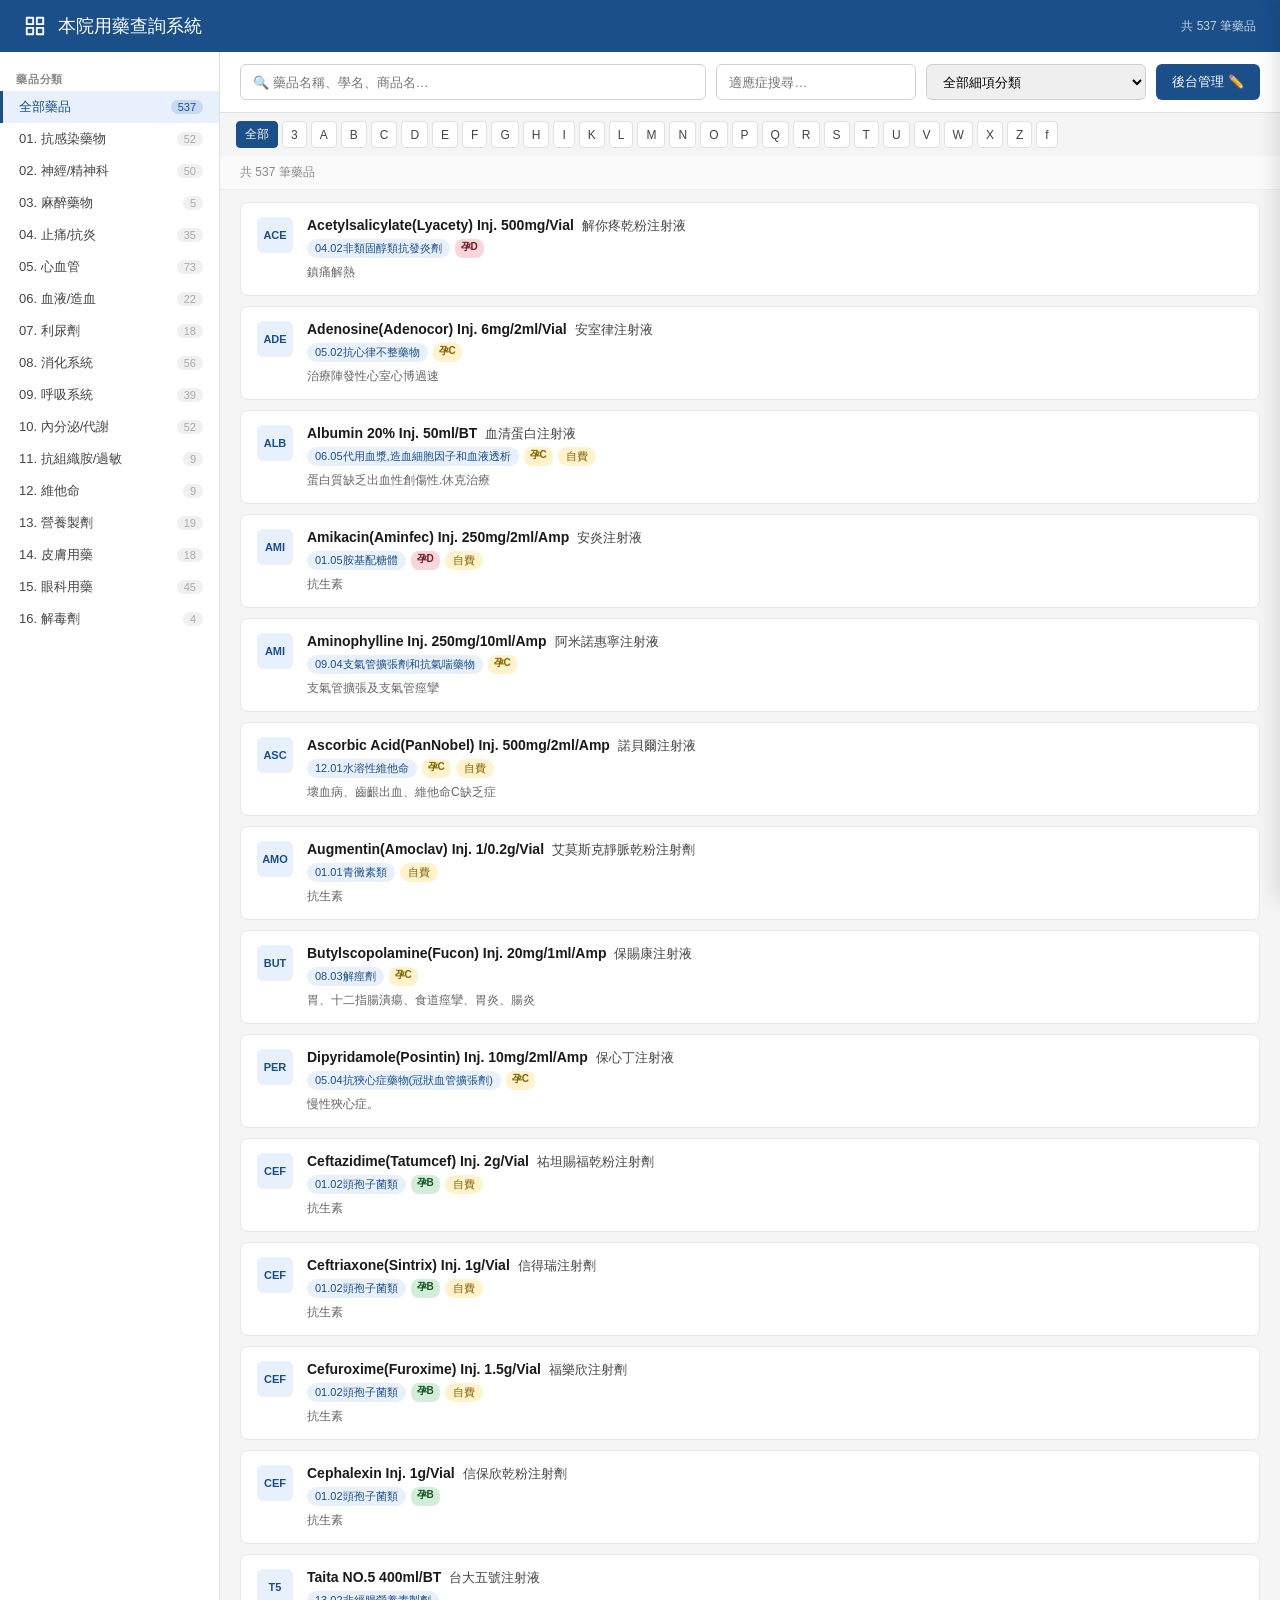
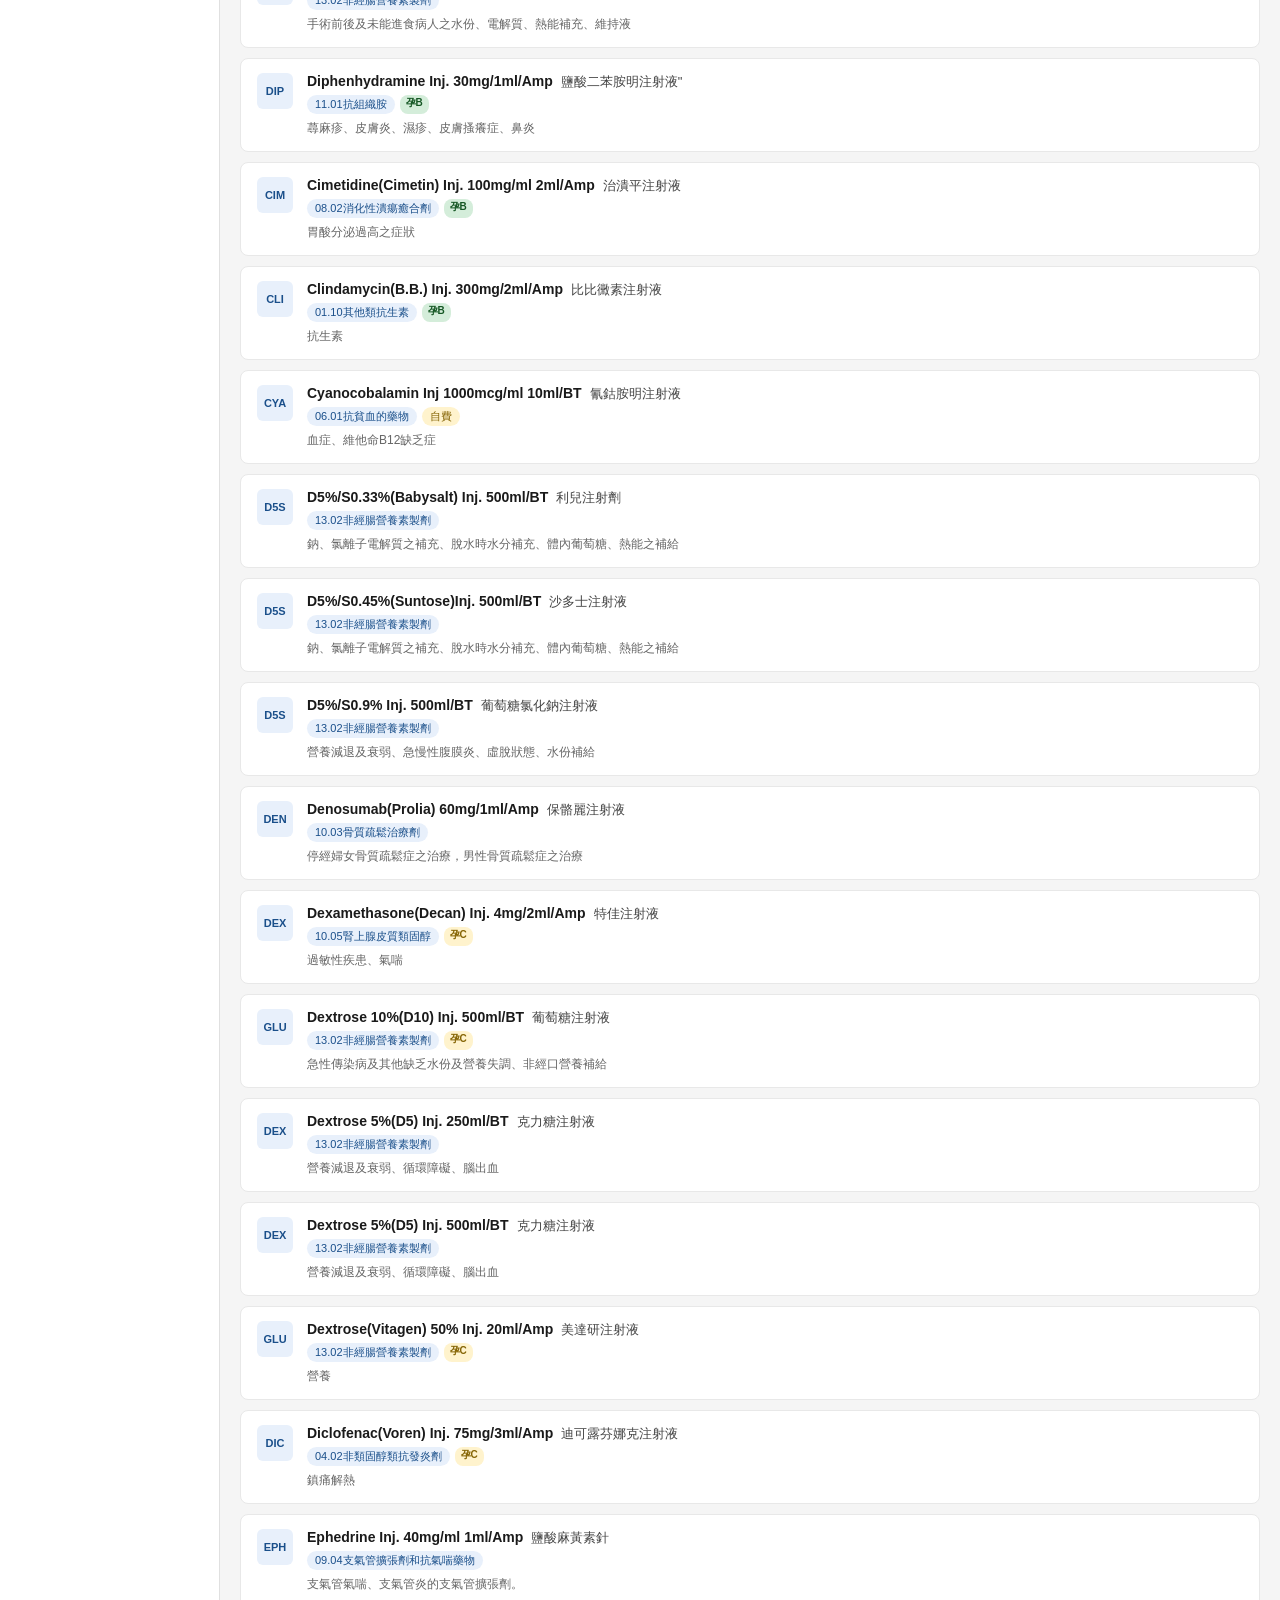
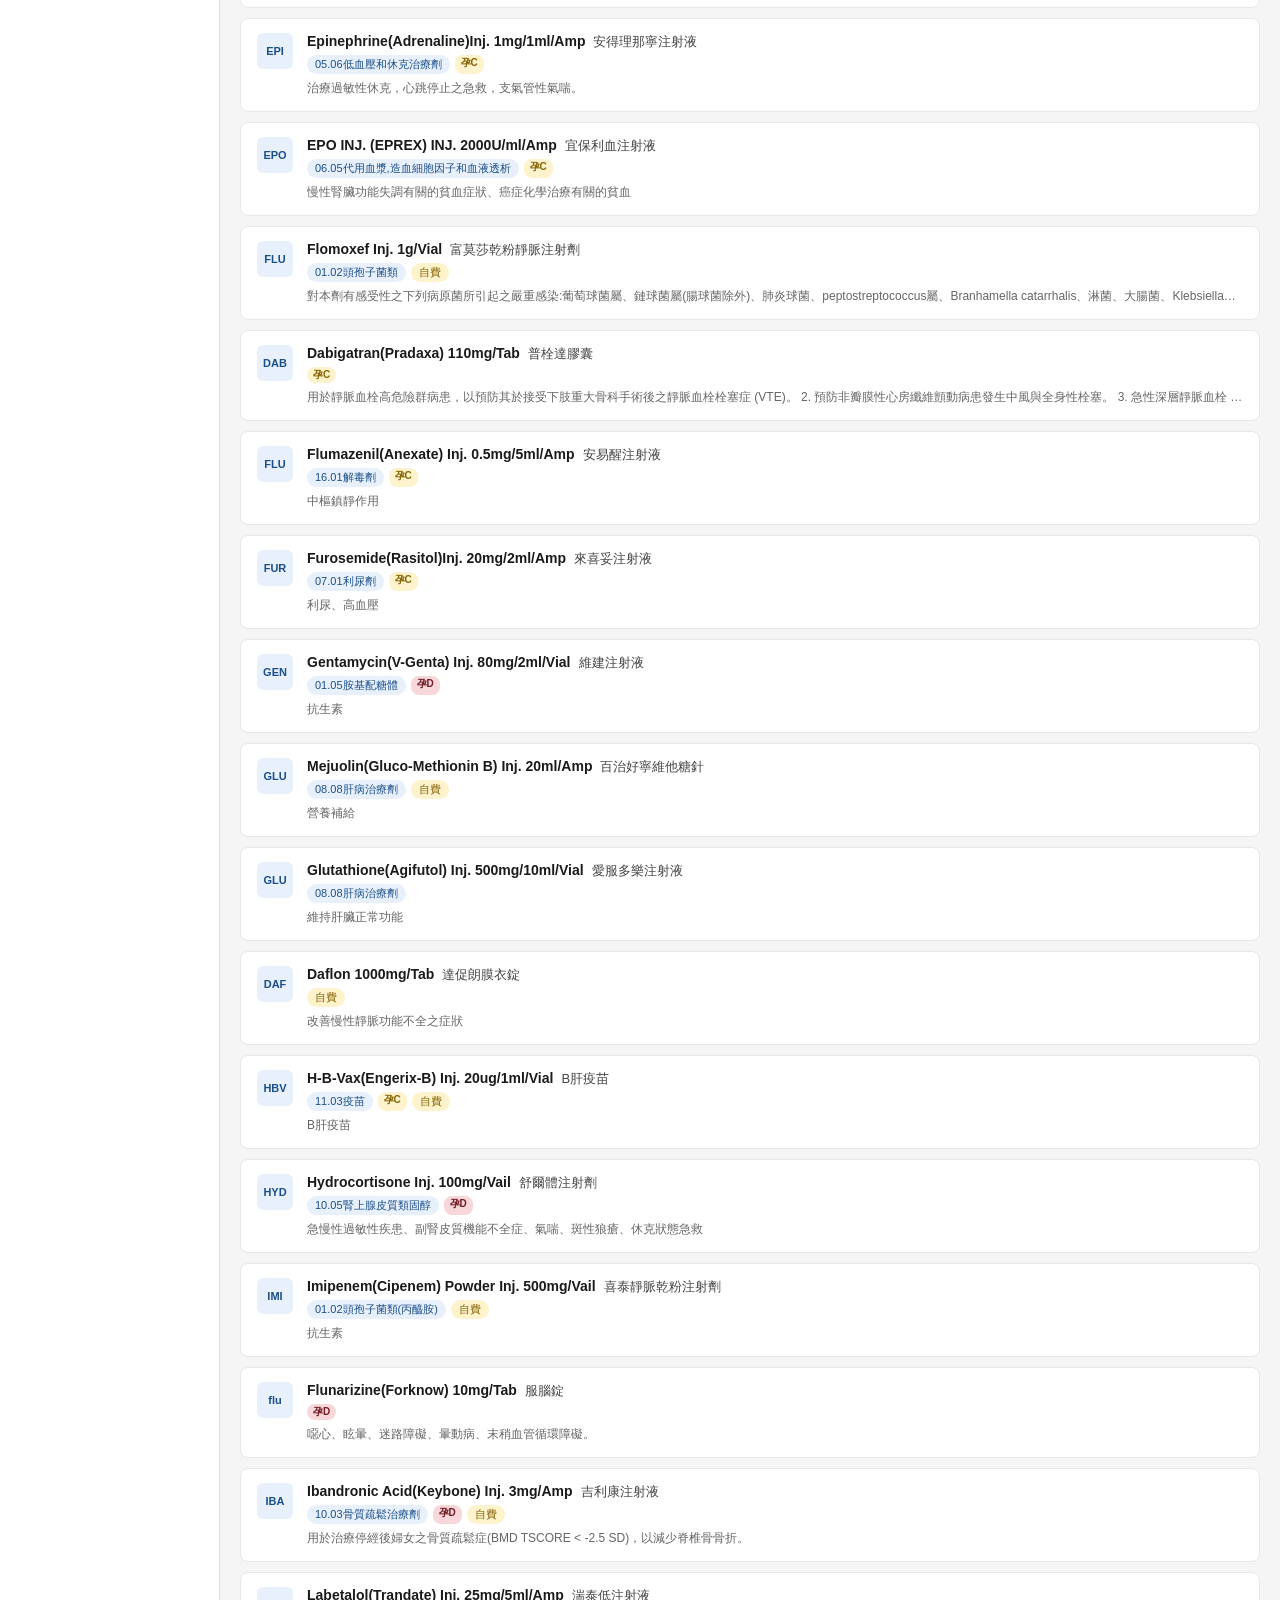
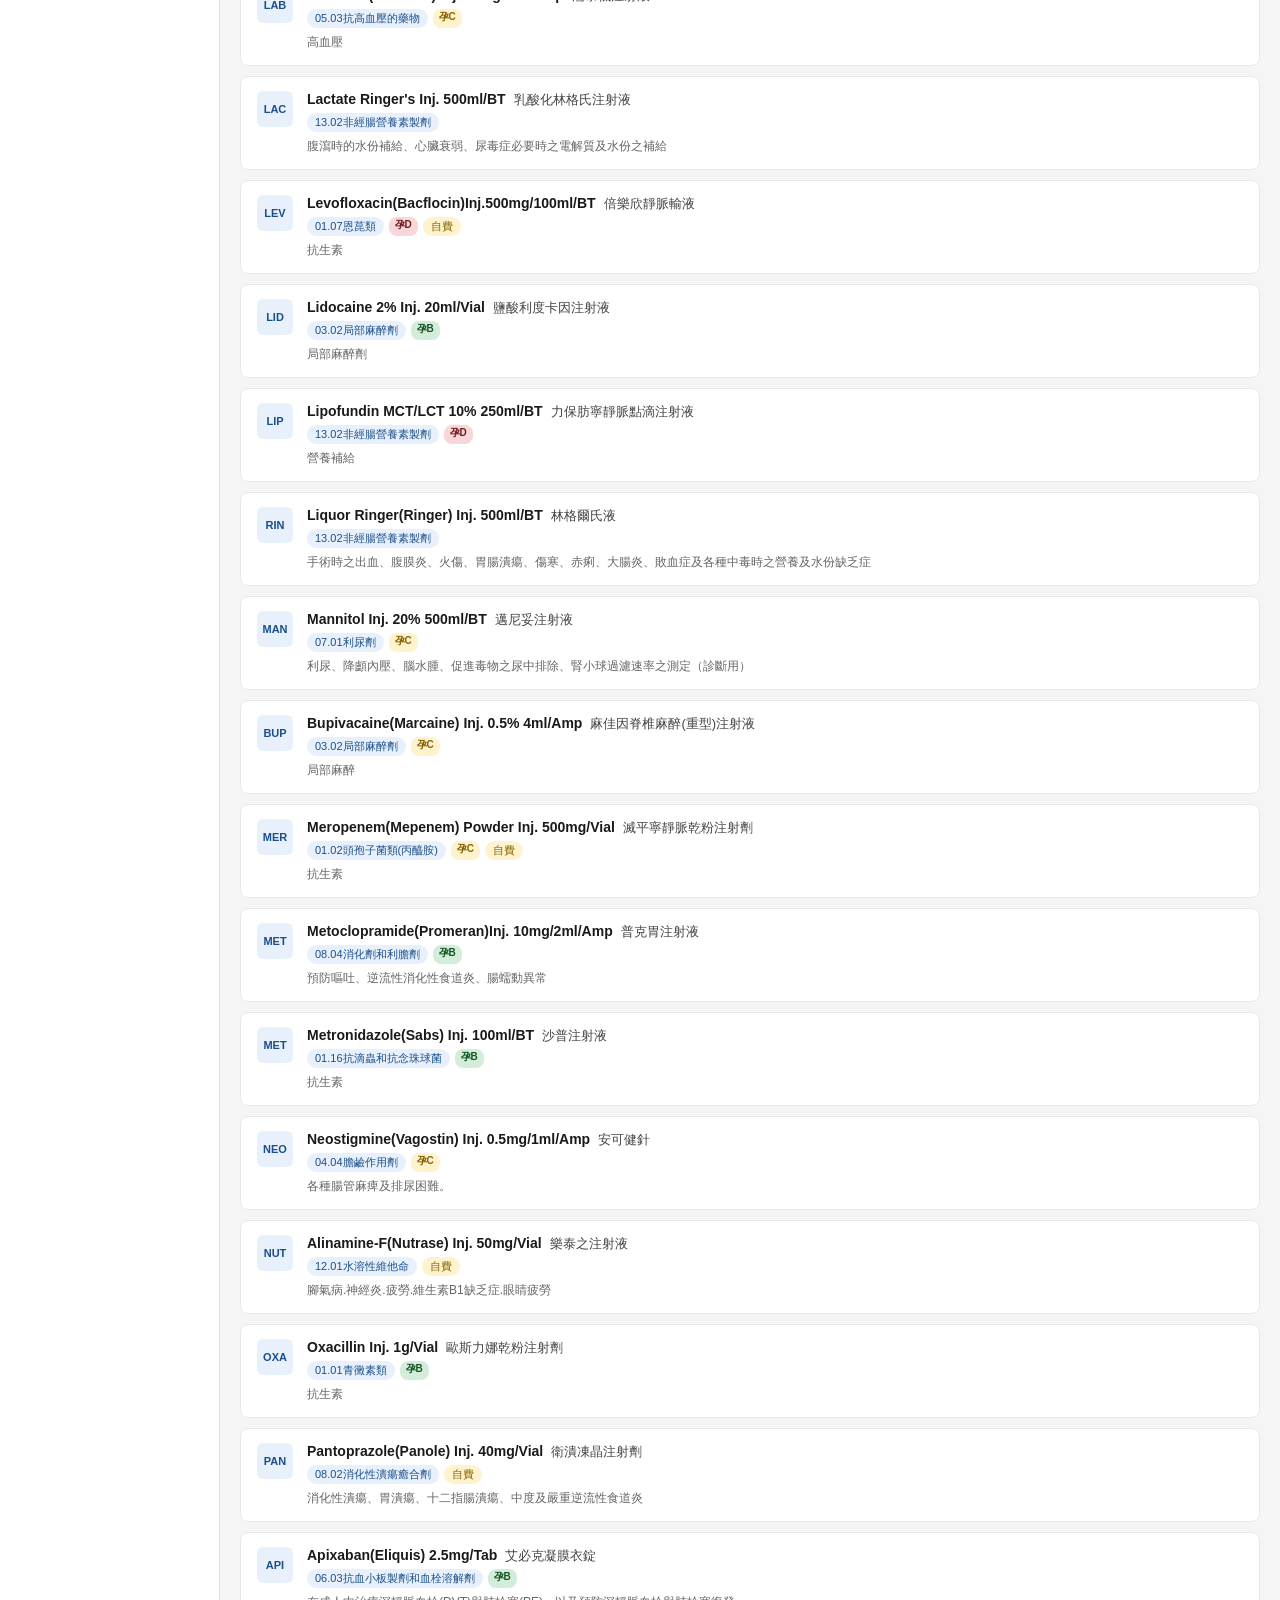
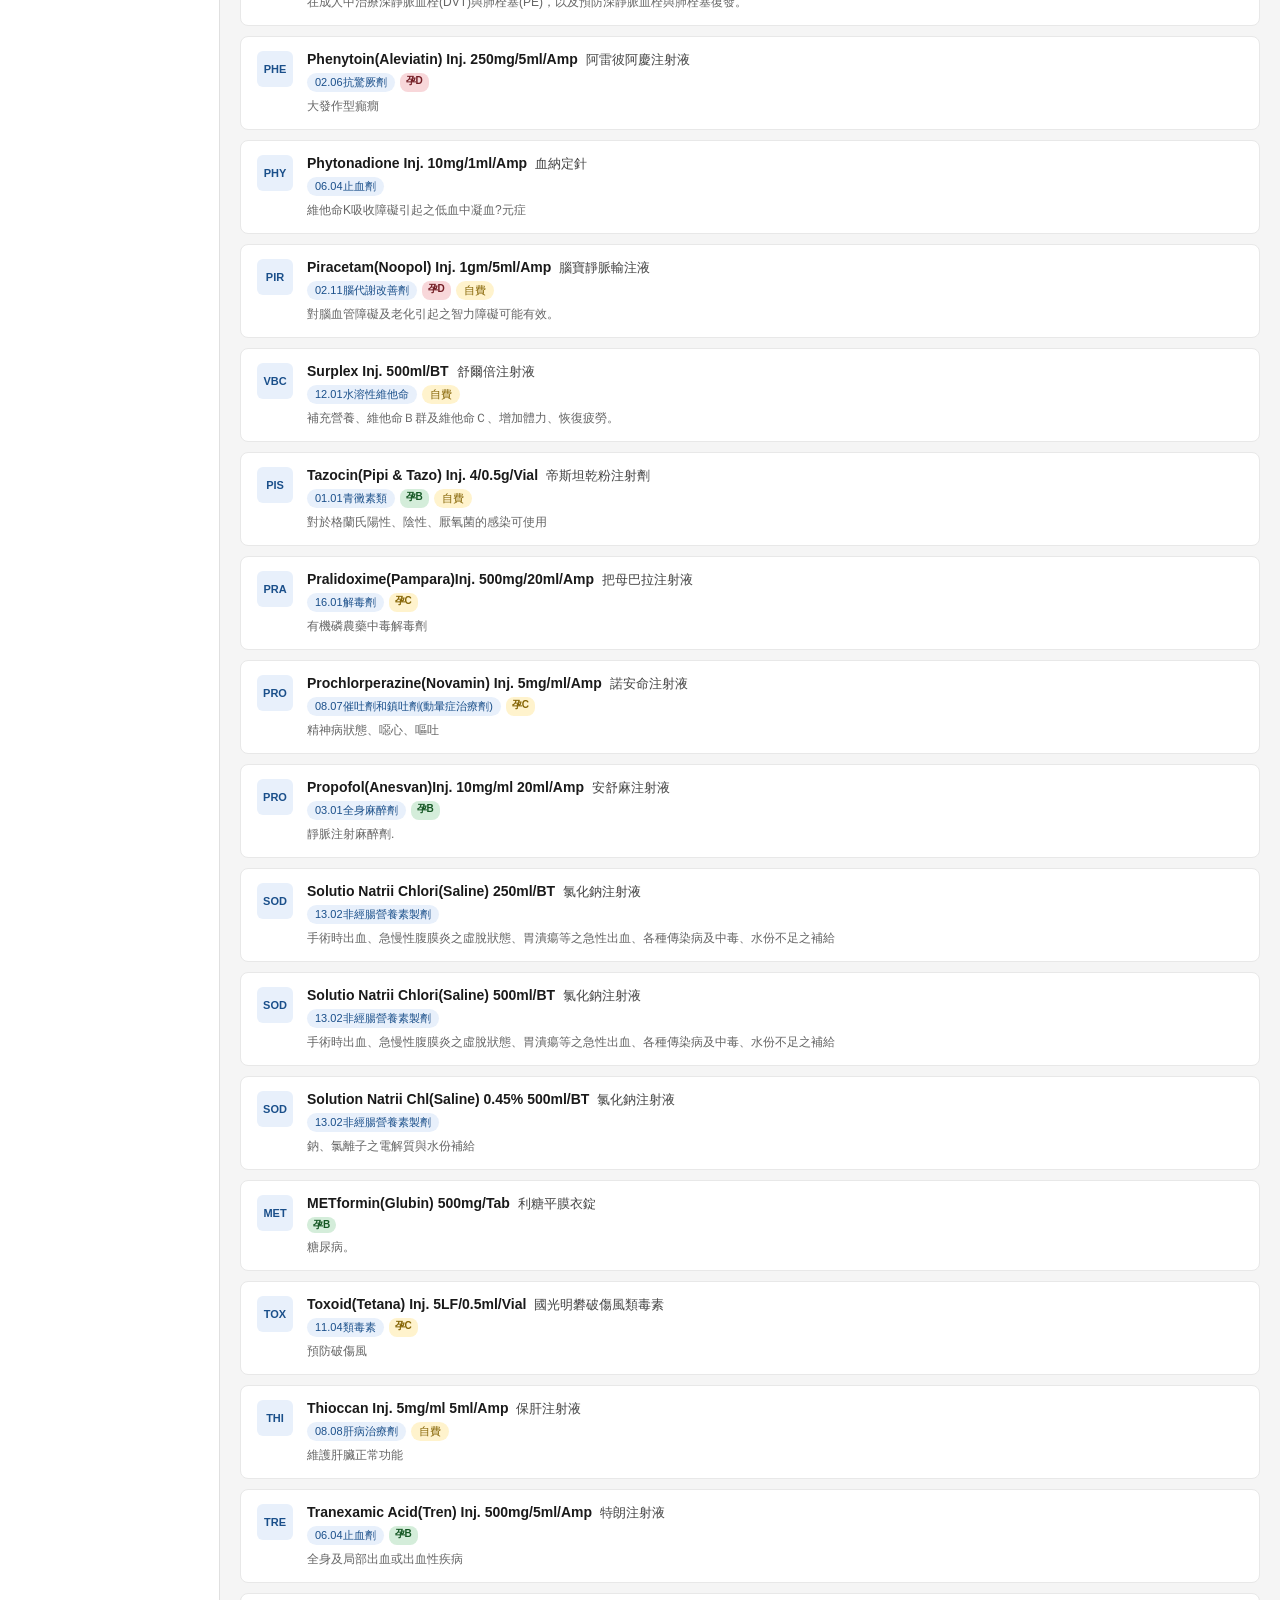
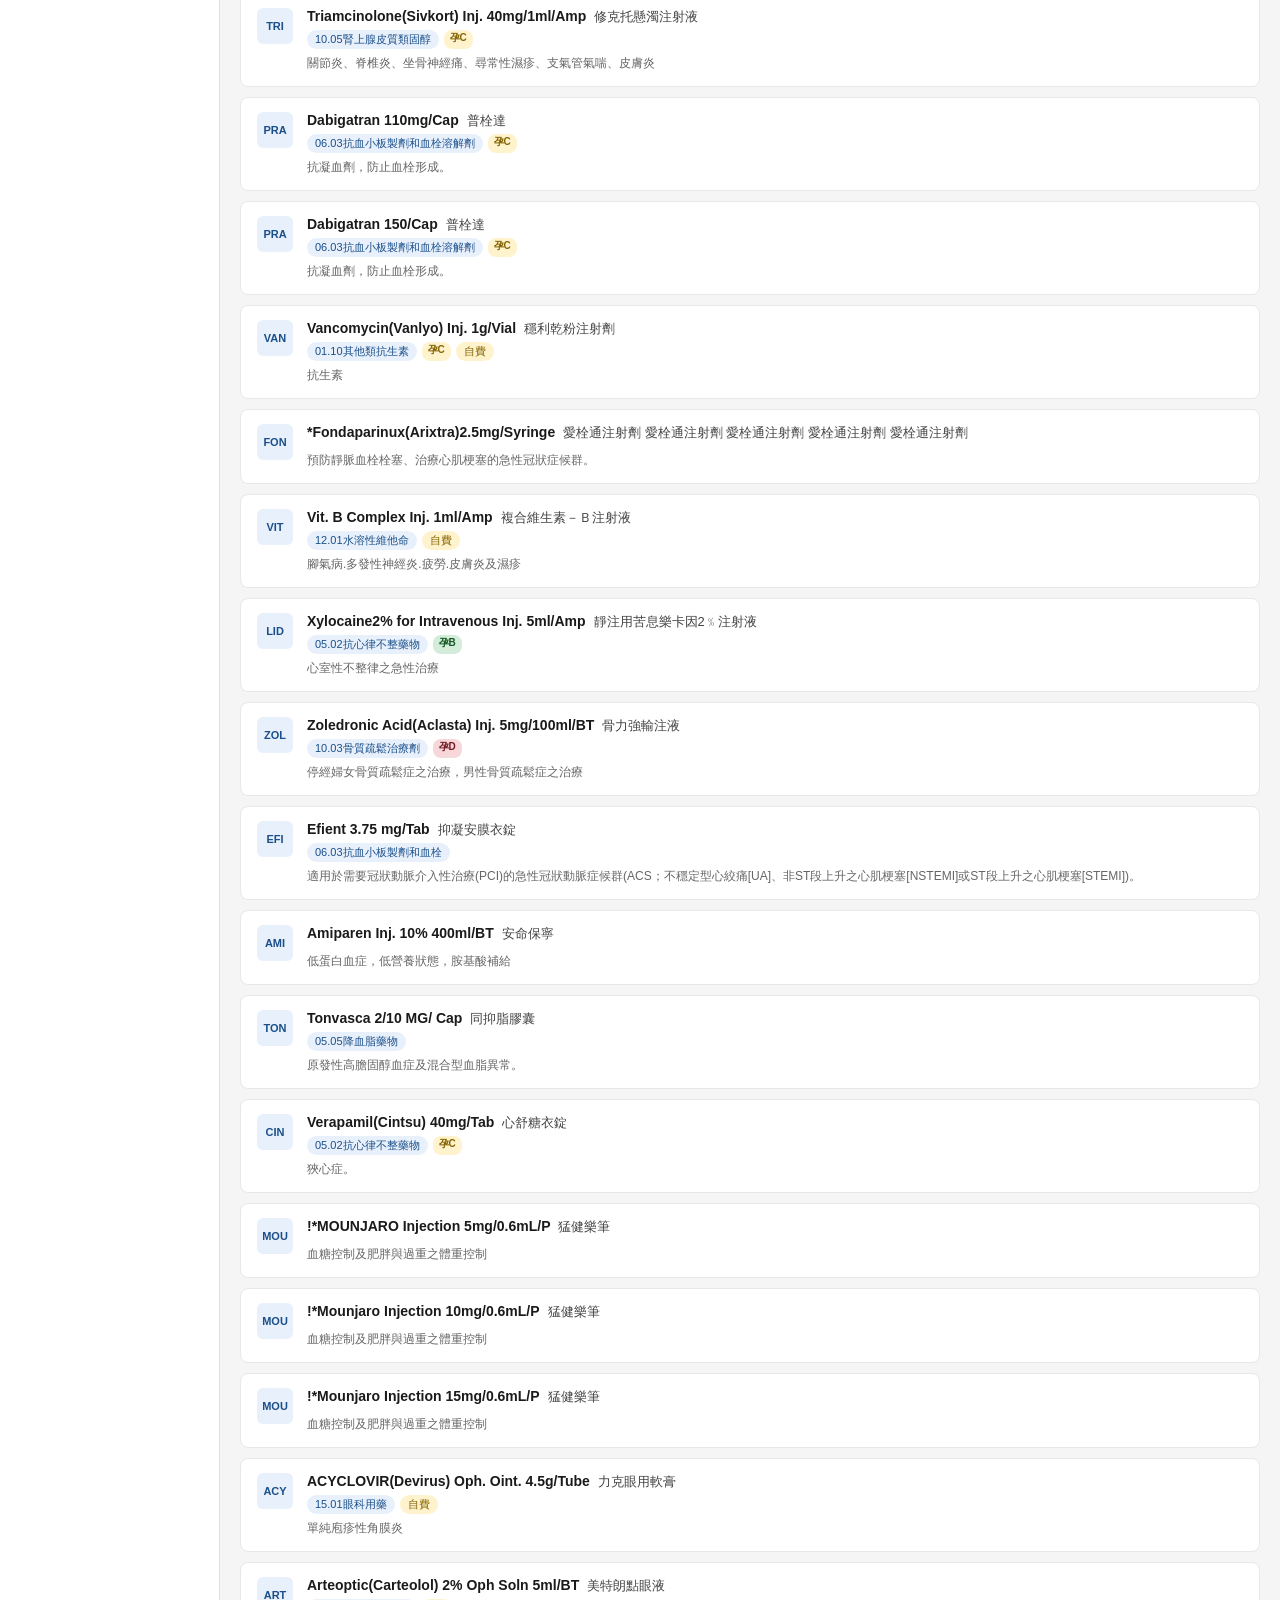
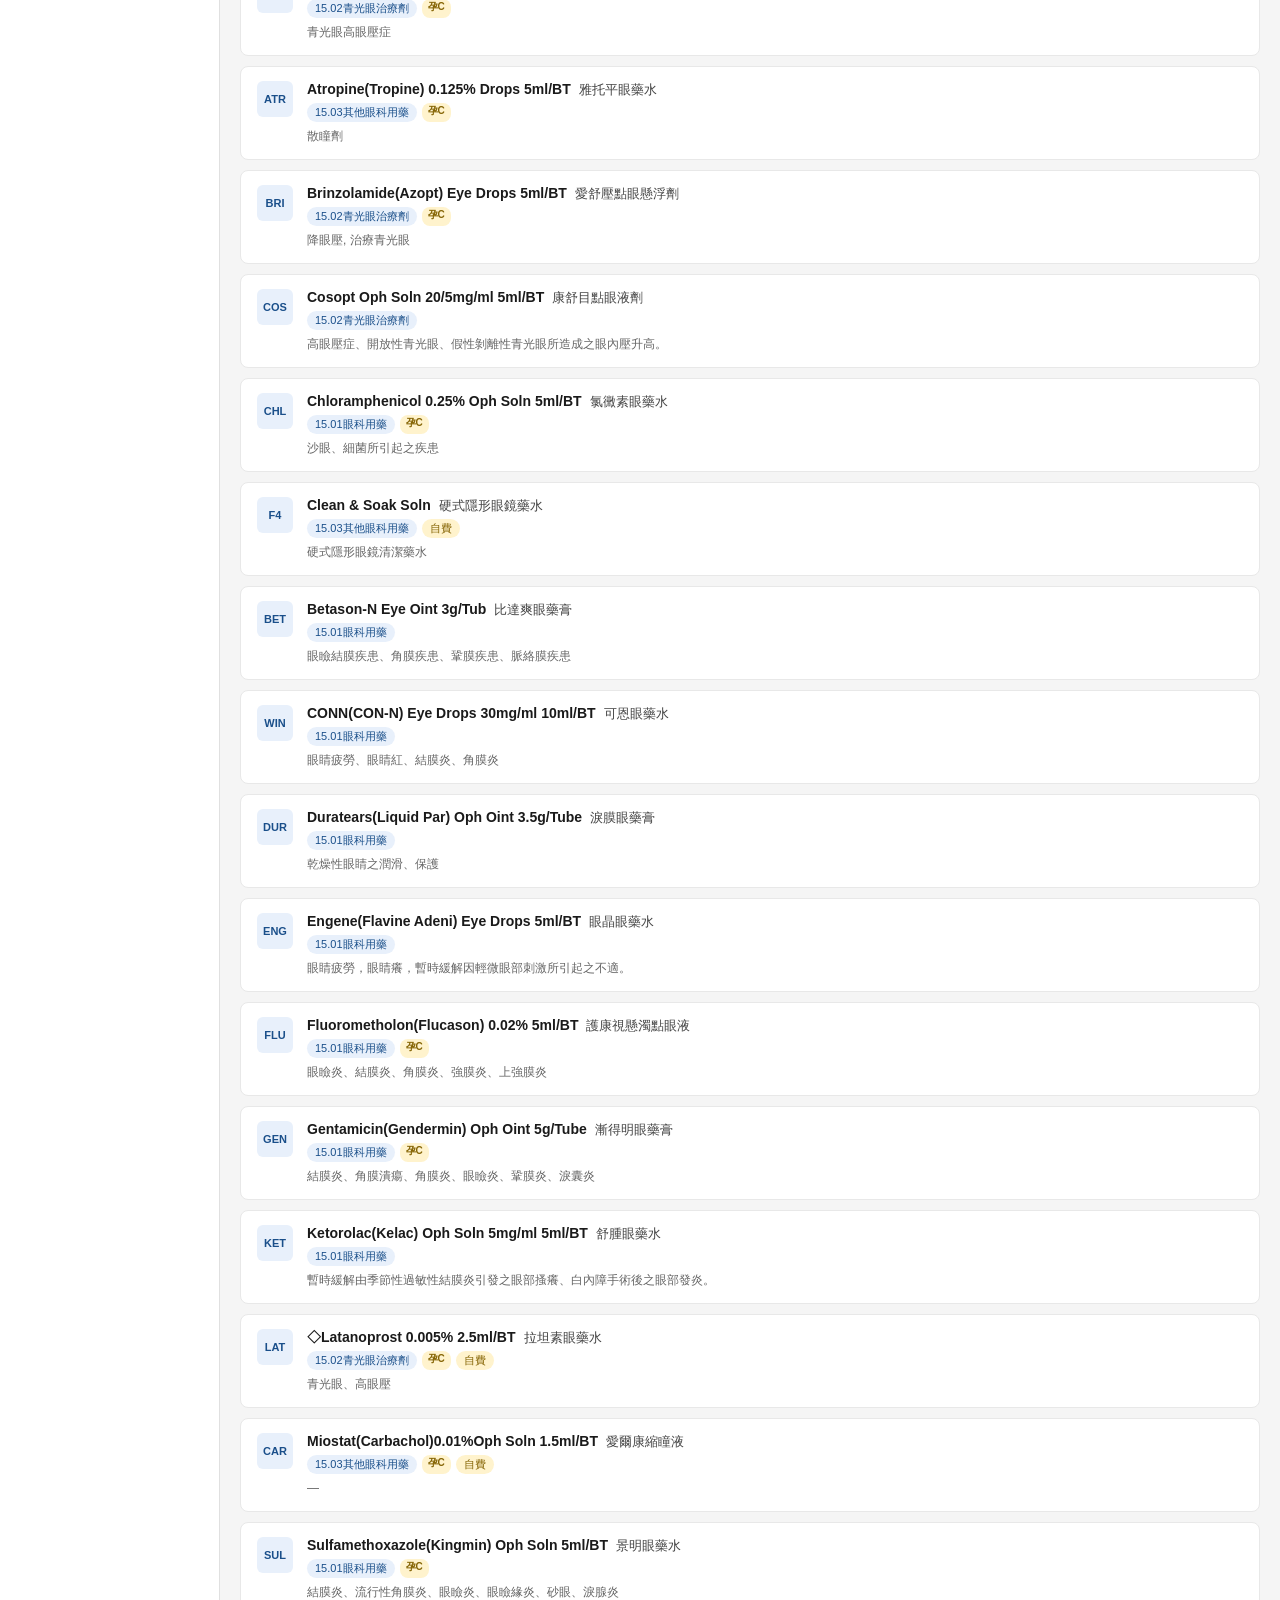
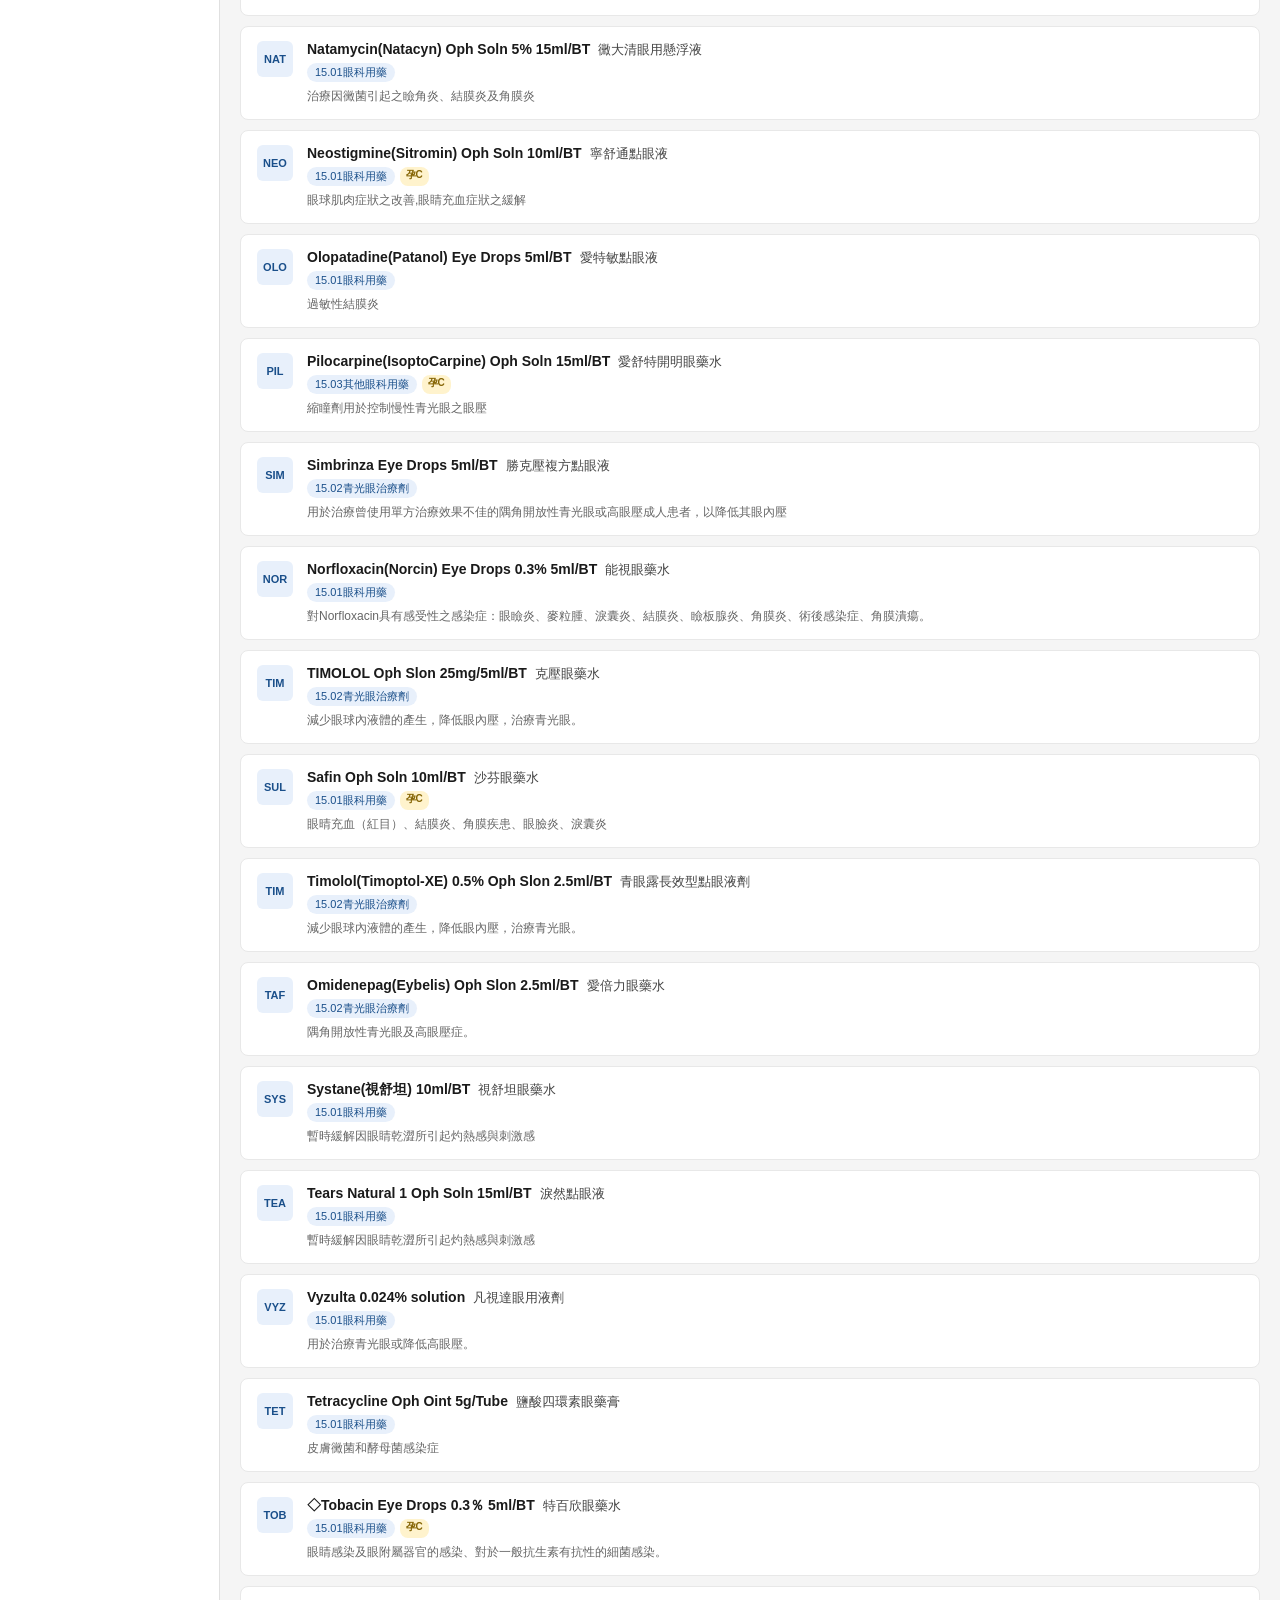
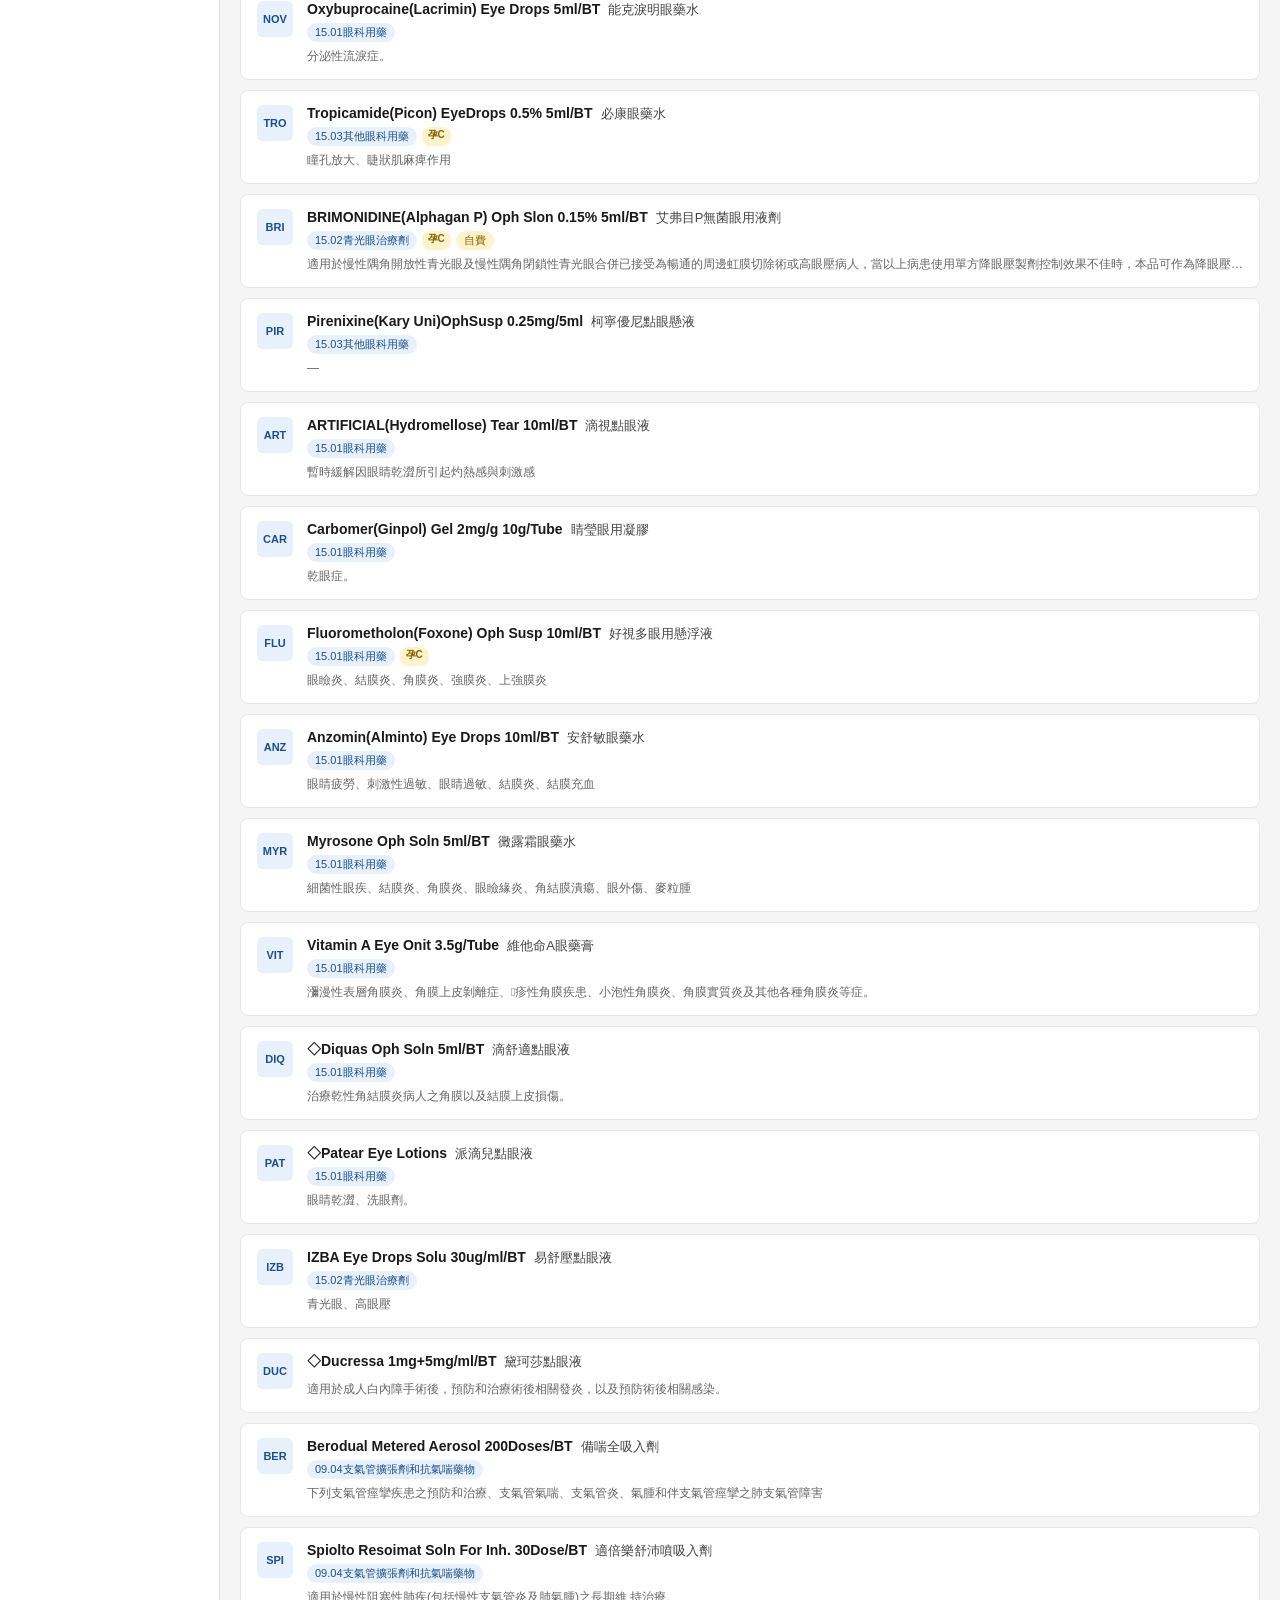
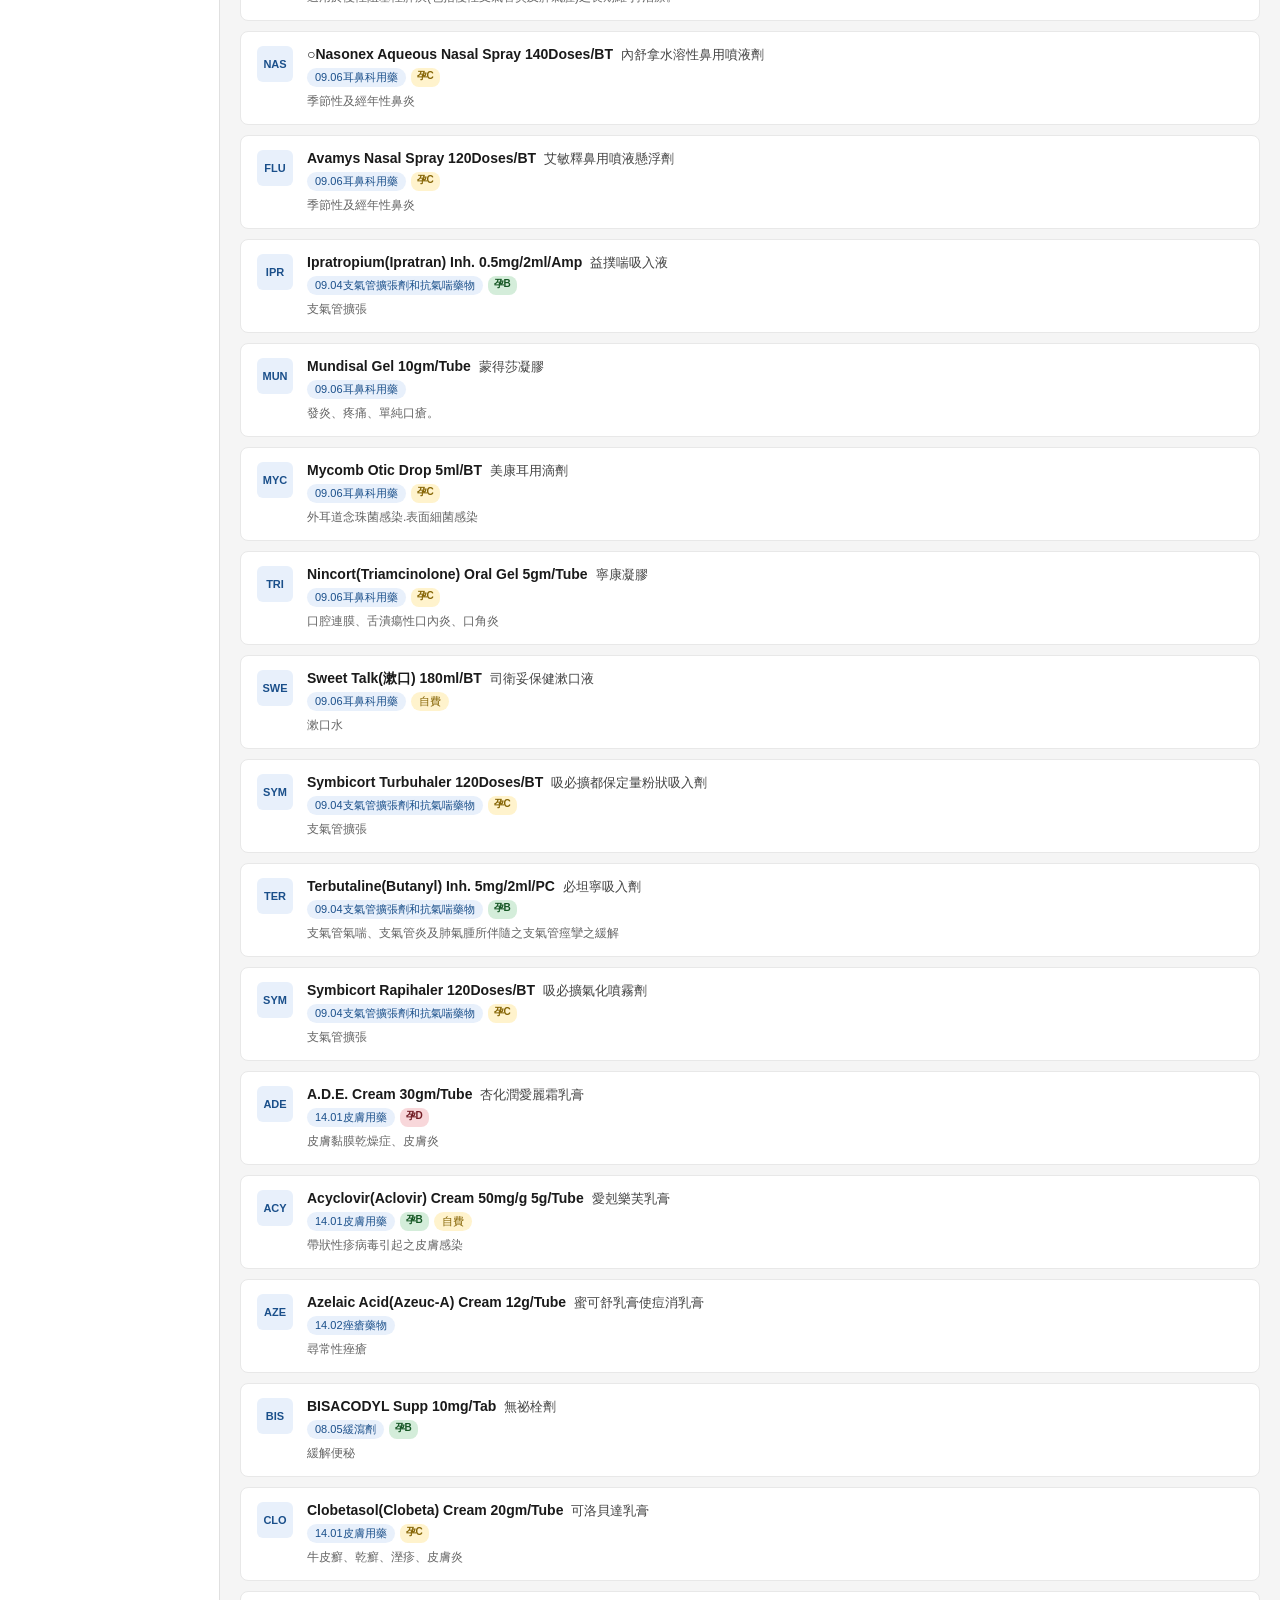
==== commit 8c8cbaa0: "Add files via upload" ====
--- a/index.html
+++ b/index.html
@@ -6,11 +6,11 @@
 <title>本院用藥查詢系統</title>
 <style>
 *{box-sizing:border-box;margin:0;padding:0}
-body{font-family:'Noto Sans TC','Microsoft JhengHei',sans-serif;background:#f5f5f5;color:#1a1a1a;font-size:14px;display:flex;flex-direction:column;min-height:100vh}
+body{font-family:'Noto Sans TC','Microsoft JhengHei',sans-serif;background:#f5f5f5;color:#1a1a1a;font-size:14px}
 header{background:#1a4f8a;color:#fff;padding:14px 24px;display:flex;align-items:center;gap:12px;box-shadow:0 2px 6px rgba(0,0,0,.15)}
 header h1{font-size:18px;font-weight:500}
 header span{font-size:12px;opacity:.75;margin-left:auto}
-.layout{display:flex;flex:1;min-height:calc(100vh - 52px)}
+.layout{display:flex;min-height:calc(100vh - 52px)}
 .sidebar{width:220px;background:#fff;border-right:1px solid #e0e0e0;flex-shrink:0;overflow-y:auto;padding:12px 0}
 .sidebar h3{font-size:11px;font-weight:600;color:#888;letter-spacing:.8px;text-transform:uppercase;padding:8px 16px 4px}
 .sidebar-item{display:flex;justify-content:space-between;align-items:center;padding:7px 16px;cursor:pointer;transition:background .12s;font-size:13px;color:#444;border-left:3px solid transparent}
@@ -23,11 +23,14 @@
 .toolbar input,.toolbar select{height:36px;border:1px solid #d0d0d0;border-radius:6px;padding:0 12px;font-size:13px;font-family:inherit;outline:none;transition:border-color .15s}
 .toolbar input:focus,.toolbar select:focus{border-color:#1a4f8a;box-shadow:0 0 0 3px rgba(26,79,138,.1)}
 #kw{flex:1;min-width:160px}
+#ind{width:200px}
 #cat{width:220px}
 .badge-preg{display:inline-block;font-size:10px;padding:1px 6px;border-radius:8px;font-weight:600}
 .preg-A,.preg-B{background:#d4edda;color:#155724}
 .preg-C{background:#fff3cd;color:#856404}
 .preg-D,.preg-X{background:#f8d7da;color:#721c24}
+.toolbar .btn-admin{margin-left:auto;height:36px;padding:0 16px;background:#1a4f8a;color:#fff;border:none;border-radius:6px;cursor:pointer;font-size:13px;font-family:inherit}
+.toolbar .btn-admin:hover{background:#15407a}
 .results-bar{padding:8px 20px;font-size:12px;color:#888;border-bottom:1px solid #eee;background:#fafafa}
 .drug-list{flex:1;overflow-y:auto;padding:12px 20px}
 .drug-card{background:#fff;border:1px solid #e8e8e8;border-radius:8px;padding:14px 16px;margin-bottom:10px;cursor:pointer;transition:all .15s;display:flex;gap:14px;align-items:flex-start}
@@ -64,12 +67,6 @@
 .alpha-btn{padding:4px 8px;font-size:12px;border:1px solid #e0e0e0;border-radius:4px;cursor:pointer;background:#fff;color:#444;transition:all .12s}
 .alpha-btn:hover{border-color:#1a4f8a;color:#1a4f8a}
 .alpha-btn.active{background:#1a4f8a;color:#fff;border-color:#1a4f8a}
-
-/* 網頁底部頁尾（Footer）樣式 */
-footer{background:#fff;padding:16px 24px;text-align:center;border-top:1px solid #e0e0e0;font-size:12px;color:#aaa}
-footer a.lnk-admin{color:#aaa;text-decoration:none;transition:color .15s;font-size:12px}
-footer a.lnk-admin:hover{color:#888;text-decoration:underline}
-
 @media(max-width:700px){
   .sidebar{display:none}
   .detail-panel{width:100vw}
@@ -95,7 +92,8 @@
 
   <div class="main">
     <div class="toolbar">
-      <input type="text" id="kw" placeholder="🔍 藥品名稱、學名、商品名、適應症…" oninput="render()">
+      <input type="text" id="kw" placeholder="🔍 藥品名稱、學名、商品名…" oninput="render()">
+      <input type="text" id="ind" placeholder="適應症搜尋…" oninput="render()">
       <select id="cat" onchange="render()">
         <option value="">全部細項分類</option>
         <option value="01.01青黴素類">01.01青黴素類</option>
@@ -159,7 +157,7 @@
 <option value="10.03骨質疏鬆治療劑">10.03骨質疏鬆治療劑</option>
 <option value="10.04抗糖尿病和昇血糖藥物">10.04抗糖尿病和昇血糖藥物</option>
 <option value="10.05腎上腺皮質類固醇">10.05腎上腺皮質類固醇</option>
-<option value="10.06雌激素 and 黃體激素">10.06雌激素和黃體激素</option>
+<option value="10.06雌激素和黃體激素">10.06雌激素和黃體激素</option>
 <option value="10.08雄激素和同化類固醇">10.08雄激素和同化類固醇</option>
 <option value="11.01抗組織胺">11.01抗組織胺</option>
 <option value="11.03疫苗">11.03疫苗</option>
@@ -175,6 +173,7 @@
 <option value="16.01解毒劑">16.01解毒劑</option>
 <option value="16.05其它">16.05其它</option>
       </select>
+      <button class="btn-admin" onclick="location.href='admin.html'">後台管理 ✏️</button>
     </div>
     <div class="alpha-bar" id="alpha-bar"></div>
     <div class="results-bar" id="results-bar">載入中…</div>
@@ -192,99 +191,111 @@
   <div class="detail-body" id="dp-body"></div>
 </div>
 
-<footer>
-  本院用藥查詢系統 © 2026 | <a href="admin.html" class="lnk-admin">後台管理 ✏️</a>
-</footer>
-
 <script>
-const DRUGS = [{"id": 1, "drug": "Acetylsalicylate(Lyacety) Inj. 500mg/Vial", "name": "*Acetylsalicylate(Lyacety) Inj. 500mg/Vial", "generic": "Acetylsalicylate", "brand": "Aspegic", "cname": "解你疼乾粉注射液", "trade": "Lyacety", "idx1": "ACE", "idx2": "ASP", "idx3": "STI", "pharm": "1.本品具有抗炎、止痛及解熱，其作用與aspirin相同。2.本品900mg相當於aspirin500mg。", "dosage": "成人通常1日1~4瓶，用溶解液溶解後，行肌肉或靜脈注射，1日之劑量可提高至10瓶，假如是非常激烈之疼痛，可將2 瓶溶解於滅菌蒸餾水中行靜脈注射。兒童劑量按體重計算，1日之劑量為每kg體重10~25mg之Acetylsalicylate，分2~3次投與。亦可用生理食鹽水或葡萄糖液溶解，行靜脈注射。", "caution": "", "indication": "鎮痛解熱", "sideEffect": "", "preg": "D", "appearance": "小玻璃瓶", "note": "", "cat": "04.02非類固醇類抗發炎劑", "cat2": "", "cat3": ""}, {"id": 2, "drug": "Adenosine(Adenocor) Inj. 6mg/2ml/Vial", "name": "*Adenosine(Adenocor) Inj. 6mg/2ml/Vial", "generic": "Adenosine", "brand": "Adenocor", "cname": "安室律注射液", "trade": "Adenocor", "idx1": "ADE", "idx2": "ADE", "idx3": "", "pharm": "具有冠狀動脈擴張作用，並可以矯正心肌代謝異常，增加心肌血流。", "dosage": "初劑量：快速靜脈注射3mg(超過兩秒)。第二次劑量：如初劑量無法在1～2分鐘內排除上心室性心搏過速，則在快速靜脈注射6mg。第三次劑量：如第二次劑量無法在1～2分鐘內排除上心室性心搏過速，則在快速靜注射12mg。增加或注射更高的劑量則不予建議。急救劑量：6mg靜脈注射1～3秒，注射不位手臂抬高，注射後以20ml注射用生理食鹽水洗，每隔1～2分鐘在給12mg", "caution": "", "indication": "治療陣發性心室心博過速", "sideEffect": "面部潮紅.呼吸困難.噁心及頭昏眼花。", "preg": "C", "appearance": "小玻璃瓶", "note": "", "cat": "05.02抗心律不整藥物", "cat2": "", "cat3": ""}, {"id": 3, "drug": "Albumin  20% Inj. 50ml/BT", "name": "*Albumin 20% Inj. 50ml/BT", "generic": "Albumin", "brand": "Albumin", "cname": "血清蛋白注射液", "trade": "Albumin", "idx1": "ALB", "idx2": "ALB", "idx3": "", "pharm": "低蛋白血症、水腫、虛脫時用為血漿增量劑。", "dosage": "須以IV法注射，開啟後須即刻使用且在有效期間內使用。", "caution": "", "indication": "蛋白質缺乏出血性創傷性.休克治療", "sideEffect": "低血壓.過敏反應.頭痛.噁心心跳過速.呼吸不規則。", "preg": "C", "appearance": "玻璃瓶", "note": "自費", "cat": "06.05代用血漿,造血細胞因子和血液透析", "cat2": "", "cat3": ""}, {"id": 4, "drug": "Amikacin(Aminfec) Inj. 250mg/2ml/Amp", "name": "*Amikacin(Aminfec) Inj. 250mg/2ml/Amp", "generic": "Amikacin", "brand": "Amikin", "cname": "安炎注射液", "trade": "Aminfec", "idx1": "AMI", "idx2": "AMI", "idx3": "", "pharm": "葡萄球菌、腦膜炎球菌、肺炎雙球菌、鏈球菌及其他細菌引起之感染。", "dosage": "7.5～15mg／kg／day平分二次使用。", "caution": "本藥和其他胺基醣甘類（AMINOGLY COSIDES）抗生素一樣，大劑量或長期使用或水份未適量補充，則可能引起聽神經毒作用和腎毒作用。", "indication": "抗生素", "sideEffect": "", "preg": "D", "appearance": "小玻璃瓶", "note": "此藥須檢附微生物培養及藥物敏感試驗之檢驗報告", "cat": "01.05胺基配糖體", "cat2": "", "cat3": ""}, {"id": 5, "drug": "Aminophylline Inj. 250mg/10ml/Amp", "name": "*Aminophylline Inj. 250mg/10ml/Amp", "generic": "Aminophylline", "brand": "Phyllocontin", "cname": "阿米諾惠寧注射液", "trade": "Aminophylline", "idx1": "AMI", "idx2": "PHY", "idx3": "", "pharm": "本藥為一種「支氣管擴張劑」，直接作用於支氣管的肌肉，使支氣管放鬆而擴張，讓空氣順利進入肺部，幫助呼吸。", "dosage": "靜脈注射，250-500mg，每六小時一次。", "caution": "吸煙者使用本品時，會加速其排泄速率。甲狀腺亢進、嚴重心臟疾病、充血性心衰竭、高血壓的患者，須小心使用。", "indication": "支氣管擴張及支氣管痙攣", "sideEffect": "心灼熱、心跳過快、頭痛、排尿增加、發抖、睡眠障礙。", "preg": "C", "appearance": "小安培", "note": "", "cat": "09.04支氣管擴張劑和抗氣喘藥物", "cat2": "", "cat3": ""}, {"id": 6, "drug": "Ascorbic Acid(PanNobel) Inj. 500mg/2ml/Amp", "name": "*Ascorbic Acid(PanNobel) Inj. 500mg/2ml/Amp", "generic": "Ascorbic Acid", "brand": "Vitamin C", "cname": "諾貝爾注射液", "trade": "PanNobel", "idx1": "ASC", "idx2": "VC", "idx3": "NOB", "pharm": "有很多必需的生物功能，如膠原，細胞內基本物質的形成，微粒體藥物的代謝，類固醇的合作，細胞呼吸，酪胺酸的代謝和Folic Acid轉化成Folinic Acid，容易在食物調理中被破壞，不能在人體中合成，所以常大量給與維他命C。其他對於維持牙齒和骨基質和微血管的完整性都很重要，它可能也有助於傷 wounds的癒合。", "dosage": "1日50mg--1000mg，分次使用。", "caution": "臨床檢查值之影響-各種糖尿之檢查顯示本品有妨害糖尿病檢出之傾向。", "indication": "壞血病、齒齦出血、維他命C缺乏症", "sideEffect": "劑量大時會下痢、沉澱草酸鹽或尿酸鹽等腎結石。", "preg": "C", "appearance": "小安培", "note": "自費", "cat": "12.01水溶性維他命", "cat2": "", "cat3": ""}, {"id": 7, "drug": "Augmentin(Amoclav) Inj. 1/0.2g/Vial", "name": "*Augmentin(Amoclav) Inj. 1/0.2g/Vial", "generic": "Amoxicillin & Clavulanate", "brand": "Augmentin", "cname": "艾莫斯克靜脈乾粉注射劑", "trade": "Amoclav", "idx1": "AMO", "idx2": "AUG", "idx3": "ANB", "pharm": "對於革蘭氏陽性菌及革蘭氏陰性菌具有殺菌作用。", "dosage": "本品成人常用劑量為1天3次，1次1.2gm，每8小時注射1次；嚴重感染時可每6小時注射一次，1天4次；小孩或嬰兒之用量為每次每公斤給30mg，1天3次，或每6、或8小時注射1次。", "caution": "有嚴重肝機能障礙者，需謹慎使用本藥。", "indication": "抗生素", "sideEffect": "腹瀉、假膜性結腸炎，消化不良、胃腸不適、念珠菌感染、暫時性肝炎、膽汁滯留型黃疸。", "preg": "", "appearance": "小玻璃瓶", "note": "此藥須檢附微生物培養及藥物敏感試驗之檢驗報告", "cat": "01.01青黴素類", "cat2": "", "cat3": ""}, {"id": 8, "drug": "Butylscopolamine(Fucon) Inj. 20mg/1ml/Amp", "name": "*Butylscopolamine(Fucon) Inj. 20mg/1ml/Amp", "generic": "Hyoscine-N-Butylbromide", "brand": "Buscopan", "cname": "保賜康注射液", "trade": "Fucon", "idx1": "BUT", "idx2": "BUS", "idx3": "FOC", "pharm": "本藥在內臟壁的副交感神經節有專一性作用，對胃腸、尿道、膽的平滑肌產生抗痙攣作用，很久後才會有類阿托品的副作用發生。", "dosage": "成人20mg/次；兒童:5mg/次，每日3次。", "caution": "1.只有在嚴密觀察下，懷孕前3個月的婦女才可使用。2.使用本藥後，開車和操作機械時應小心。3.鬱血性心不全、心律不整、潰瘍性大腸炎、前列腺肥大症、甲狀腺機能亢進、處於高溫環境的病寒，應謹慎用藥。", "indication": "胃、十二指腸潰瘍、食道痙攣、胃炎、腸炎", "sideEffect": "輕微、短暫性的口乾、思睡、視力模糊。", "preg": "C", "appearance": "小安培", "note": "", "cat": "08.03解痙劑", "cat2": "", "cat3": ""}, {"id": 9, "drug": "Dipyridamole(Posintin) Inj. 10mg/2ml/Amp", "name": "*Dipyridamole(Posintin) Inj. 10mg/2ml/Amp", "generic": "Dipyridamole", "brand": "Persantin", "cname": "保心丁注射液", "trade": "Posintin", "idx1": "PER", "idx2": "DIP", "idx3": "POS", "pharm": "擴張冠狀血管而改善心肌細胞之血液及氧氣供給，並且促進側枝血管形成。本品具有抗血栓作用，這是基於其可改變血小板各方面的功能，如抑制血小板黏著及凝集。", "dosage": "每日劑量150~225公絲、分數次服用。", "caution": "重症狹心症及急性心肌梗塞之治療，隨時觀察病情謹慎行事。過量使用產生末梢血管擴張，故對低血壓患者，宜慎重使用。", "indication": "慢性狹心症。", "sideEffect": "胃腸不適、頭痛、發疹、暈眩。", "preg": "C", "appearance": "小安培", "note": "", "cat": "05.04抗狹心症藥物(冠狀血管擴張劑)", "cat2": "", "cat3": ""}, {"id": 10, "drug": "Ceftazidime(Tatumcef) Inj. 2g/Vial", "name": "*Ceftazidime(Tatumcef) Inj. 2g/Vial", "generic": "Ceftazidime", "brand": "Fortum", "cname": "祐坦賜福乾粉注射劑", "trade": "Tatumcef", "idx1": "CEF", "idx2": "FOR", "idx3": "TAT", "pharm": "本品是殺菌性頭孢子菌抗生素，對多種β-LACTAMASE有抵抗力，並對範圍的革蘭氏陽性及陰性細菌有效。", "dosage": "依敏感性、嚴重性、感染部位及種類，以及患者的年齡和腎功能調整劑量。新生兒（0～2個月）：每日體重25～60mg/kg，分二次給藥。嬰兒和孩童（2個月以上者）：每日30～100mg/kg，分2或3次給藥。成人：每日1～6g，以靜脈注射或肌肉注射，分2或3次給藥。", "caution": "1.本藥經由腎臟排泄，因此須視腎障礙程度降低劑量，以免抗生素累積而產生痙攣等症狀。2.本藥對銅還原法（BENEDICT’S,FEHLING’S,CLINITEST）可能有些許干擾。3.本藥不會干擾測定肌氨酸酐REATININE）的鹼性苦味酸鹽鑑定法。4.少數病患會有陽性COOMBS’效應，可能干擾血型的交叉試驗。長期使用可能導致非感染性細菌過度生長，此時應評估患者情況，採取停藥或使用其他適當方法。", "indication": "抗生素", "sideEffect": "", "preg": "B", "appearance": "小玻璃瓶", "note": "此藥須檢附微生物培養及藥物敏感試驗之檢驗報告", "cat": "01.02頭孢子菌類", "cat2": "", "cat3": ""}];
-
+const DRUGS = [{"id": 1, "drug": "Acetylsalicylate(Lyacety) Inj. 500mg/Vial", "name": "*Acetylsalicylate(Lyacety) Inj. 500mg/Vial", "generic": "Acetylsalicylate", "brand": "Aspegic", "cname": "解你疼乾粉注射液", "trade": "Lyacety", "idx1": "ACE", "idx2": "ASP", "idx3": "STI", "pharm": "1.本品具有抗炎、止痛及解熱，其作用與aspirin相同。2.本品900mg相當於aspirin500mg。", "dosage": "成人通常1日1~4瓶，用溶解液溶解後，行肌肉或靜脈注射，1日之劑量可提高至10瓶，假如是非常激烈之疼痛，可將2 瓶溶解於滅菌蒸餾水中行靜脈注射。兒童劑量按體重計算，1日之劑量為每kg體重10~25mg之Acetylsalicylate，分2~3次投與。亦可用生理食鹽水或葡萄糖液溶解，行靜脈注射。", "caution": "", "indication": "鎮痛解熱", "sideEffect": "", "preg": "D", "appearance": "小玻璃瓶", "note": "", "cat": "04.02非類固醇類抗發炎劑", "cat2": "", "cat3": ""}, {"id": 2, "drug": "Adenosine(Adenocor) Inj. 6mg/2ml/Vial", "name": "*Adenosine(Adenocor) Inj. 6mg/2ml/Vial", "generic": "Adenosine", "brand": "Adenocor", "cname": "安室律注射液", "trade": "Adenocor", "idx1": "ADE", "idx2": "ADE", "idx3": "", "pharm": "具有冠狀動脈擴張作用，並可以矯正心肌代謝異常，增加心肌血流。", "dosage": "初劑量：快速靜脈注射3mg(超過兩秒)。第二次劑量：如初劑量無法在1～2分鐘內排除上心室性心搏過速，則在快速靜脈注射6mg。第三次劑量：如第二次劑量無法在1～2分鐘內排除上心室性心搏過速，則在快速靜注射12mg。增加或注射更高的劑量則不予建議。急救劑量：6mg靜脈注射1～3秒，注射不位手臂抬高，注射後以20ml注射用生理食鹽水洗，每隔1～2分鐘在給12mg", "caution": "", "indication": "治療陣發性心室心博過速", "sideEffect": "面部潮紅.呼吸困難.噁心及頭昏眼花。", "preg": "C", "appearance": "小玻璃瓶", "note": "", "cat": "05.02抗心律不整藥物", "cat2": "", "cat3": ""}, {"id": 3, "drug": "Albumin  20% Inj. 50ml/BT", "name": "*Albumin 20% Inj. 50ml/BT", "generic": "Albumin", "brand": "Albumin", "cname": "血清蛋白注射液", "trade": "Albumin", "idx1": "ALB", "idx2": "ALB", "idx3": "", "pharm": "低蛋白血症、水腫、虛脫時用為血漿增量劑。", "dosage": "須以IV法注射，開啟後須即刻使用且在有效期間內使用。", "caution": "", "indication": "蛋白質缺乏出血性創傷性.休克治療", "sideEffect": "低血壓.過敏反應.頭痛.噁心心跳過速.呼吸不規則。", "preg": "C", "appearance": "玻璃瓶", "note": "自費", "cat": "06.05代用血漿,造血細胞因子和血液透析", "cat2": "", "cat3": ""}, {"id": 4, "drug": "Amikacin(Aminfec) Inj. 250mg/2ml/Amp", "name": "*Amikacin(Aminfec) Inj. 250mg/2ml/Amp", "generic": "Amikacin", "brand": "Amikin", "cname": "安炎注射液", "trade": "Aminfec", "idx1": "AMI", "idx2": "AMI", "idx3": "", "pharm": "葡萄球菌、腦膜炎球菌、肺炎雙球菌、鏈球菌及其他細菌引起之感染。", "dosage": "7.5～15mg／kg／day平分二次使用。", "caution": "本藥和其他胺基醣甘類（AMINOGLY COSIDES）抗生素一樣，大劑量或長期使用或水份未適量補充，則可能引起聽神經毒作用和腎毒作用。", "indication": "抗生素", "sideEffect": "", "preg": "D", "appearance": "小玻璃瓶", "note": "此藥須檢附微生物培養及藥物敏感試驗之檢驗報告", "cat": "01.05胺基配糖體", "cat2": "", "cat3": ""}, {"id": 5, "drug": "Aminophylline Inj. 250mg/10ml/Amp", "name": "*Aminophylline Inj. 250mg/10ml/Amp", "generic": "Aminophylline", "brand": "Phyllocontin", "cname": "阿米諾惠寧注射液", "trade": "Aminophylline", "idx1": "AMI", "idx2": "PHY", "idx3": "", "pharm": "本藥為一種「支氣管擴張劑」，直接作用於支氣管的肌肉，使支氣管放鬆而擴張，讓空氣順利進入肺部，幫助呼吸。", "dosage": "靜脈注射，250-500mg，每六小時一次。", "caution": "吸煙者使用本品時，會加速其排泄速率。甲狀腺亢進、嚴重心臟疾病、充血性心衰竭、高血壓的患者，須小心使用。", "indication": "支氣管擴張及支氣管痙攣", "sideEffect": "心灼熱、心跳過快、頭痛、排尿增加、發抖、睡眠障礙。", "preg": "C", "appearance": "小安培", "note": "", "cat": "09.04支氣管擴張劑和抗氣喘藥物", "cat2": "", "cat3": ""}, {"id": 6, "drug": "Ascorbic Acid(PanNobel) Inj. 500mg/2ml/Amp", "name": "*Ascorbic Acid(PanNobel) Inj. 500mg/2ml/Amp", "generic": "Ascorbic Acid", "brand": "Vitamin C", "cname": "諾貝爾注射液", "trade": "PanNobel", "idx1": "ASC", "idx2": "VC", "idx3": "NOB", "pharm": "有很多必需的生物功能，如膠原，細胞內基本物質的形成，微粒體藥物的代謝，類固醇的合作，細胞呼吸，酪胺酸的代謝和Folic Acid轉化成Folinic Acid，容易在食物調理中被破壞，不能在人體中合成，所以常大量給與維他命C。其他對於維持牙齒和骨基質和微血管的完整性都很重要，它可能也有助於傷口的癒合。", "dosage": "1日50mg--1000mg，分次使用。", "caution": "臨床檢查值之影響-各種糖尿之檢查顯示本品有妨害糖尿病檢出之傾向。", "indication": "壞血病、齒齦出血、維他命C缺乏症", "sideEffect": "劑量大時會下痢、沉澱草酸鹽或尿酸鹽等腎結石。", "preg": "C", "appearance": "小安培", "note": "自費", "cat": "12.01水溶性維他命", "cat2": "", "cat3": ""}, {"id": 7, "drug": "Augmentin(Amoclav) Inj. 1/0.2g/Vial", "name": "*Augmentin(Amoclav) Inj. 1/0.2g/Vial", "generic": "Amoxicillin & Clavulanate", "brand": "Augmentin", "cname": "艾莫斯克靜脈乾粉注射劑", "trade": "Amoclav", "idx1": "AMO", "idx2": "AUG", "idx3": "ANB", "pharm": "對於革蘭氏陽性菌及革蘭氏陰性菌具有殺菌作用。", "dosage": "本品成人常用劑量為1天3次，1次1.2gm，每8小時注射1次；嚴重感染時可每6小時注射一次，1天4次；小孩或嬰兒之用量為每次每公斤給30mg，1天3次，或每6、或8小時注射1次。", "caution": "有嚴重肝機能障礙者，需謹慎使用本藥。", "indication": "抗生素", "sideEffect": "腹瀉、假膜性結腸炎，消化不良、胃腸不適、念珠菌感染、暫時性肝炎、膽汁滯留型黃疸。", "preg": "", "appearance": "小玻璃瓶", "note": "此藥須檢附微生物培養及藥物敏感試驗之檢驗報告", "cat": "01.01青黴素類", "cat2": "", "cat3": ""}, {"id": 8, "drug": "Butylscopolamine(Fucon) Inj. 20mg/1ml/Amp", "name": "*Butylscopolamine(Fucon) Inj. 20mg/1ml/Amp", "generic": "Hyoscine-N-Butylbromide", "brand": "Buscopan", "cname": "保賜康注射液", "trade": "Fucon", "idx1": "BUT", "idx2": "BUS", "idx3": "FOC", "pharm": "本藥在內臟壁的副交感神經節有專一性作用，對胃腸、尿道、膽的平滑肌產生抗痙攣作用，很久後才會有類阿托品的副作用發生。", "dosage": "成人20mg/次；兒童:5mg/次，每日3次。", "caution": "1.只有在嚴密觀察下，懷孕前3個月的婦女才可使用。2.使用本藥後，開車和操作機械時應小心。3.鬱血性心不全、心律不整、潰瘍性大腸炎、前列腺肥大症、甲狀腺機能亢進、處於高溫環境的病患，應謹慎用藥。", "indication": "胃、十二指腸潰瘍、食道痙攣、胃炎、腸炎", "sideEffect": "輕微、短暫性的口乾、思睡、視力模糊。", "preg": "C", "appearance": "小安培", "note": "", "cat": "08.03解痙劑", "cat2": "", "cat3": ""}, {"id": 9, "drug": "Dipyridamole(Posintin) Inj. 10mg/2ml/Amp", "name": "*Dipyridamole(Posintin) Inj. 10mg/2ml/Amp", "generic": "Dipyridamole", "brand": "Persantin", "cname": "保心丁注射液", "trade": "Posintin", "idx1": "PER", "idx2": "DIP", "idx3": "POS", "pharm": "擴張冠狀血管而改善心肌細胞之血液及氧氣供給，並且促進側枝血管形成。本品具有抗血栓作用，這是基於其可改變血小板各方面的功能，如抑制血小板黏著及凝集。", "dosage": "每日劑量150~225公絲、分數次服用。", "caution": "重症狹心症及急性心肌梗塞之治療，隨時觀察病情謹慎行事。過量使用產生末梢血管擴張，故對低血壓患者，宜慎重使用。", "indication": "慢性狹心症。", "sideEffect": "胃腸不適、頭痛、發疹、暈眩。", "preg": "C", "appearance": "小安培", "note": "", "cat": "05.04抗狹心症藥物(冠狀血管擴張劑)", "cat2": "", "cat3": ""}, {"id": 10, "drug": "Ceftazidime(Tatumcef) Inj. 2g/Vial", "name": "*Ceftazidime(Tatumcef) Inj. 2g/Vial", "generic": "Ceftazidime", "brand": "Fortum", "cname": "祐坦賜福乾粉注射劑", "trade": "Tatumcef", "idx1": "CEF", "idx2": "FOR", "idx3": "TAT", "pharm": "本品是殺菌性頭孢子菌抗生素，對多種β-LACTAMASE有抵抗力，並對範圍的革蘭氏陽性及陰性細菌有效。", "dosage": "依敏感性、嚴重性、感染部位及種類，以及患者的年齡和腎功能調整劑量。新生兒（0～2個月）：每日體重25～60mg/kg，分二次給藥。嬰兒和孩童（2個月以上者）：每日30～100mg/kg，分2或3次給藥。成人：每日1～6g，以靜脈注射或肌肉注射，分2或3次給藥。", "caution": "1.本藥經由腎臟排泄，因此須視腎障礙程度降低劑量，以免抗生素累積而產生痙攣等症狀。2.本藥對銅還原法（BENEDICT’S,FEHLING’S,CLINITEST）可能有些許干擾。3.本藥不會干擾測定肌氨酸酐REATININE）的鹼性苦味酸鹽鑑定法。4.少數病患會有陽性COOMBS’效應，可能干擾血型的交叉試驗。長期使用可能導致非感染性細菌過度生長，此時應評估患者情況，採取停藥或使用其他適當方法。", "indication": "抗生素", "sideEffect": "", "preg": "B", "appearance": "小玻璃瓶", "note": "此藥須檢附微生物培養及藥物敏感試驗之檢驗報告", "cat": "01.02頭孢子菌類", "cat2": "", "cat3": ""}, {"id": 11, "drug": "Ceftriaxone(Sintrix) Inj. 1g/Vial", "name": "*Ceftriaxone(Sintrix) Inj. 1g/Vial", "generic": "Ceftriaxone", "brand": "Rocephin", "cname": "信得瑞注射劑", "trade": "Sintrix", "idx1": "CEF", "idx2": "ROC", "idx3": "", "pharm": "Ceftriaxone 的殺菌作用主要是抑制細菌細胞壁的合成。", "dosage": ".靜脈注射給藥50mg／kg或50mg／kg以上時，須以點滴灌注射給藥， \n　且給藥時間至少要30分鐘。 \n2.新生兒（至二週）：每日給藥20～50mg／kg，早產兒及嬰兒不需區 \n　分劑量差異。 \n3.嬰兒及小孩（3週～12歲）：每日劑量20～80mg／kg。 \n4.成人、12歲以上的孩童及體重超過50kg的小孩，標準劑量為每日一 \n　次1～2g。嚴重感染或病菌對本品的感受性只是中等時，劑量可能 \n　增至每日一次4g。 \n5.老年性病人：毋需調整劑量。", "caution": "1.極少的病例用超音波檢測在膽囊有小泥狀物的影像，但在停藥或完成本品療法後，即會消失。2.研究顯示CEFTRIAZONE和其他CEPHALOSPORINS相同，能從血漿ALBUMIN中，取代BILIRUBIN。因此在HYPERBILIRUBINEMIC新生兒，尤其是早產兒，使用本藥時要特別注意。3.長期治療，須定期檢查血液圖。", "indication": "抗生素", "sideEffect": "噁心，嘔吐，下痢，頭痛，眩暈。", "preg": "B", "appearance": "小玻璃瓶", "note": "此藥須檢附微生物培養及藥物敏感試驗之檢驗報告;應避免與含鈣溶液併用(Ex:Calglon)", "cat": "01.02頭孢子菌類", "cat2": "", "cat3": ""}, {"id": 12, "drug": "Cefuroxime(Furoxime) Inj. 1.5g/Vial", "name": "*Cefuroxime(Furoxime) Inj. 1.5g/Vial", "generic": "Cefuroxime", "brand": "Zinacef", "cname": "福樂欣注射劑", "trade": "Furoxime", "idx1": "CEF", "idx2": "ZIN", "idx3": "FUR", "pharm": "本藥是一種「頭孢子菌」類抗生素，藉由破壞細菌細胞壁，使細菌無法正常的生長和繁殖，進而使細菌死亡，達到抗菌效果。本藥對於下列菌種：葡萄球菌屬、流行性感冒嗜血桿菌、克雷白氏桿菌、沙門氏菌屬、百日咳博代氏桿菌、奈瑟氏菌屬及對盤尼西林有抗藥性菌種都具有強效的抗菌作用。而對於變形桿菌、脆弱擬桿菌等菌種則具有中等的抗菌效力。", "dosage": "1. 成人每日劑量1.5g～3g，分2～4次行肌肉注射或靜脈注射。對於較嚴重的感染，劑量增至1.5gm，每日三次施行靜脈注射。若需要時，每日總劑量可達3～6gm，則肌肉或靜脈注射的間隔時間可增至每6小時一次。\n\n2. 小孩一日劑量為30～100mg／kg分2～4次使用。 \n　對於較嚴重感染者增量至150mg／kg分2～4次使用。", "caution": "1.對頭孢菌素抗生素有過敏反應者禁用本品。2.曾對PENICILLIN有過敏者，使用頭孢菌素抗生素通常很安全，但仍須謹慎注意使用。3.使用高劑量頭孢菌素抗生素時，若與強力利尿劑（如FUROSEMIDE）合併，應注意腎功能之變化。4.使用本品之前，事先實施皮膚反應測定（取0.02ml之300mg／ml食鹽液，以前腕內側皮內注射作皮膚反應試驗，於15～20分後，觀察其皮膚變化）。", "indication": "抗生素", "sideEffect": "不快感、口內異常感、耳鳴、眩暈、便意、發汗、搔瘙、發熱、發疹、關節痛、乏尿、蛋白尿、血尿、尿異常、好酸球增多、顆粒球減少、血小板減少、、白血球增多、下痢、嘔吐、噁心、腹痛、維他命K缺乏症、維他命B群缺乏症。", "preg": "B", "appearance": "小玻璃瓶", "note": "此藥須檢附微生物培養及藥物敏感試驗之檢驗報告", "cat": "01.02頭孢子菌類", "cat2": "", "cat3": ""}, {"id": 13, "drug": "Cephalexin Inj. 1g/Vial", "name": "*Cephalexin Inj. 1g/Vial", "generic": "Cephalexin", "brand": "Keflex", "cname": "信保欣乾粉注射劑", "trade": "Cephalexin", "idx1": "CEF", "idx2": "KEF", "idx3": "PHE", "pharm": "半合成之第一代cephalospo-rin抗生素衍生物，其抗菌作用與cefazolin類似，很少用於革蘭氏陰性菌。殺菌作用：本藥能與易感菌種細胞壁之一個或數個青黴素結合蛋白(PBP)結合，而抑制細胞壁第三級最後階段之生合成而達殺菌目的。", "dosage": "本藥可和點滴靜脈注射液混合使用。成人一日劑量1gm，兒童一日劑量20～40mg/kg，分二次緩慢靜脈注射。若成效不彰時，成人一日劑量改為1.5～3gm，兒童一日劑量50mg/kg，分三次使用。嚴重時，成人一日劑量5g，兒童一日劑量100mg/kg， 分次使用。", "caution": "過去對PENICILLIN系或CEPHEM系（CEPHALOSPORINE系及CEPHAMYCIN系）藥劑有過敏者、本人或雙親兄弟有容易引起支氣管氣喘、發疹、蕁麻疹等過敏體質者高度腎障害患者、經口攝取不良的患者，高齡患 \n者、全身狀態不良的患者（因會出現VITAMIN K缺乏症狀，故應密切注意觀察，應謹慎使用。", "indication": "抗生素", "sideEffect": "發熱、腹痛、白血球增多、粘液、血便、偽膜性大腸炎腹痛。", "preg": "B", "appearance": "小玻璃瓶", "note": "", "cat": "01.02頭孢子菌類", "cat2": "", "cat3": ""}, {"id": 14, "drug": "Taita NO.5 400ml/BT", "name": "*Taita NO.5 400ml/BT", "generic": "Sod. Chloride & Pot. Acetate & Sod. Acetate & Mg Chloride & Dextrose Monohydrate & Pot. Phosphate", "brand": "Taita No.5", "cname": "台大五號注射液", "trade": "Taita No.5", "idx1": "T5", "idx2": "TA5", "idx3": "", "pharm": "當營養或液體的缺乏存在時(或兩者皆缺乏)，提供卡路里及液體容積的來源。", "dosage": "依患者狀況而定。", "caution": "", "indication": "手術前後及未能進食病人之水份、電解質、熱能補充、維持液", "sideEffect": "", "preg": "", "appearance": "塑膠瓶", "note": "", "cat": "13.02非經腸營養素製劑", "cat2": "", "cat3": ""}, {"id": 15, "drug": "Diphenhydramine Inj. 30mg/1ml/Amp", "name": "*Diphenhydramine Inj. 30mg/1ml/Amp", "generic": "Chlorpheniramine", "brand": "Vena", "cname": "鹽酸二苯胺明注射液\"", "trade": "Diphenhydramine", "idx1": "DIP", "idx2": "VEN", "idx3": "AH", "pharm": "本藥為一種「H1接受體的阻斷劑」，會和組織胺相互競爭標的細胞上之接受體。", "dosage": "皮下或肌肉注射，視各人體質及症狀輕重的不同，調整用量，通常每次1Amp(30mg/c.c)。", "caution": "H1-阻斷劑與其他藥物起交互作用會引發嚴重之中樞神經抑制作用, 如:酒精。病人服用MAO抑制劑, 切不可服用抗組織胺藥劑, 因MAO抑制劑會加劇組織胺之抗膽鹼性效果。", "indication": "蕁麻疹、皮膚炎、濕疹、皮膚搔癢症、鼻炎", "sideEffect": "嗜睡，不適合開車等工作。", "preg": "B", "appearance": "小安培", "note": "", "cat": "11.01抗組織胺", "cat2": "", "cat3": ""}, {"id": 16, "drug": "Cimetidine(Cimetin) Inj. 100mg/ml 2ml/Amp", "name": "*Cimetidine(Cimetin) Inj. 100mg/ml 2ml/Amp", "generic": "Cimetidine", "brand": "Tagamet", "cname": "治潰平注射液", "trade": "Cimetin", "idx1": "CIM", "idx2": "TAG", "idx3": "", "pharm": "膿性滲出液溶解作用－能分解膿性鼻分泌物及喀痰。止血作用－具有抗Heparin作用以及保護血管內壁的作用，可以防止手術中或在手術後毛細血管出血的現象。", "dosage": "300mg，每六小時一次。", "caution": "", "indication": "胃酸分泌過高之症狀", "sideEffect": "輕度的下痢、眩暈、肌肉痛、發疹。", "preg": "B", "appearance": "小安培", "note": "", "cat": "08.02消化性潰瘍癒合劑", "cat2": "", "cat3": ""}, {"id": 17, "drug": "Clindamycin(B.B.) Inj. 300mg/2ml/Amp", "name": "*Clindamycin(B.B.) Inj. 300mg/2ml/Amp", "generic": "Clindamycin", "brand": "Cleocin", "cname": "比比黴素注射液", "trade": "B.B.", "idx1": "CLI", "idx2": "CLE", "idx3": "", "pharm": "此藥為一種抗生素，可以抑制細菌蛋白質的生產，讓細菌無法繁殖下去。", "dosage": "1.成人：腹腔內，女性骨盆腔感染或其他併發或嚴重感染，每日2400～2700mg，分為2～4次使用。較輕微之併發症每日1200～1800mg，分三或四次。600mg以上劑量不建議以單一劑量肌肉注射。2.一個月大以上孩童：每20～24mg／kg分三或四次。3.新生兒：每日15～20mg／kg分三或四次。", "caution": "曾有胃腸道疾病，尤其是結腸炎的患者必需謹慎使用。本品無法滲入腦脊髓液，不可用於治療腦膜炎。靜脈注射時間需超過10～60分鐘，不可以大藥丸的方式使用，長期使用須監視患者的肝功能。", "indication": "抗生素", "sideEffect": "輕度腹瀉、噁心及嘔吐、胃痛、肛門或生殖器周圍搔癢。", "preg": "B", "appearance": "小安培", "note": "", "cat": "01.10其他類抗生素", "cat2": "", "cat3": ""}, {"id": 18, "drug": "Cyanocobalamin Inj 1000mcg/ml 10ml/BT", "name": "*Cyanocobalamin Inj 1000mcg/ml 10ml/BT", "generic": "Cyanocobalamin", "brand": "Vitamin B12", "cname": "氰鈷胺明注射液", "trade": "Cyanocobalamin", "idx1": "CYA", "idx2": "VB1", "idx3": "B12", "pharm": "可抗貧血、促進體內蛋白質之利用，並使脂肪代謝正常，防止肝內脂防積蓄讓肝能恢復機能，增強解毒功用。對骨髓有改善作用。", "dosage": "惡性貧血：IM.SC－每天30mcg，連續5～10天，之後每個月100mcg～200mcg。", "caution": "", "indication": "血症、維他命B12缺乏症", "sideEffect": "", "preg": "", "appearance": "小玻璃瓶", "note": "自費", "cat": "06.01抗貧血的藥物", "cat2": "", "cat3": ""}, {"id": 19, "drug": "D5%/S0.33%(Babysalt) Inj. 500ml/BT", "name": "*D5%/S0.33%(Babysalt) Inj. 500ml/BT", "generic": "Dextrose Monohydrate", "brand": "", "cname": "利兒注射劑", "trade": "Babysalt 5%/0.33%", "idx1": "D5S", "idx2": "D5S", "idx3": "DS", "pharm": "當營養或液體的缺乏存在時(或兩者皆缺乏)，提供卡路里及液體容積的來源。", "dosage": "依患者狀況而定。", "caution": "", "indication": "鈉、氯離子電解質之補充、脫水時水分補充、體內葡萄糖、熱能之補給", "sideEffect": "", "preg": "", "appearance": "塑膠瓶", "note": "", "cat": "13.02非經腸營養素製劑", "cat2": "", "cat3": ""}, {"id": 20, "drug": "D5%/S0.45%(Suntose)Inj. 500ml/BT", "name": "*D5%/S0.45%(Suntose)Inj. 500ml/BT", "generic": "Dextrose Monohydrate", "brand": "", "cname": "沙多士注射液", "trade": "Suntose 5%/0.45%", "idx1": "D5S", "idx2": "D5S", "idx3": "DS", "pharm": "當營養或液體的缺乏存在時(或兩者皆缺乏)，提供卡路里及液體容積的來源。", "dosage": "依患者狀況而定。", "caution": "", "indication": "鈉、氯離子電解質之補充、脫水時水分補充、體內葡萄糖、熱能之補給", "sideEffect": "", "preg": "", "appearance": "塑膠瓶", "note": "", "cat": "13.02非經腸營養素製劑", "cat2": "", "cat3": ""}, {"id": 21, "drug": "D5%/S0.9% Inj. 500ml/BT", "name": "*D5%/S0.9% Inj. 500ml/BT", "generic": "Sodium Chloride", "brand": "", "cname": "葡萄糖氯化鈉注射液", "trade": "D5%/S0.9%", "idx1": "D5S", "idx2": "D5S", "idx3": "DS", "pharm": "當營養或液體的缺乏存在時(或兩者皆缺乏)，提供卡路里及液體容積的來源。", "dosage": "依患者狀況而定。", "caution": "", "indication": "營養減退及衰弱、急慢性腹膜炎、虛脫狀態、水份補給", "sideEffect": "", "preg": "", "appearance": "塑膠瓶", "note": "", "cat": "13.02非經腸營養素製劑", "cat2": "", "cat3": ""}, {"id": 22, "drug": "Denosumab(Prolia) 60mg/1ml/Amp", "name": "*Denosumab(Prolia) 60mg/1ml/Amp", "generic": "Denosumab", "brand": "Prolia", "cname": "保骼麗注射液", "trade": "Denosumab", "idx1": "DEN", "idx2": "PRO", "idx3": "", "pharm": "", "dosage": "每6個月注射1次。", "caution": "", "indication": "停經婦女骨質疏鬆症之治療，男性骨質疏鬆症之治療", "sideEffect": "", "preg": "", "appearance": "針筒", "note": "", "cat": "10.03骨質疏鬆治療劑", "cat2": "", "cat3": ""}, {"id": 23, "drug": "Dexamethasone(Decan) Inj. 4mg/2ml/Amp", "name": "*Dexamethasone(Decan) Inj. 4mg/2ml/Amp", "generic": "Dexamethasone", "brand": "Decadron", "cname": "特佳注射液", "trade": "Decan", "idx1": "DEX", "idx2": "DEC", "idx3": "", "pharm": "治療1.風濕性疾患；風濕樣關節炎，外傷性關節炎，痛風性關節炎等。2.過敏疾患，氣喘症，藥物及食品過敏症，蕁麻症，抗草症，輸血反應等。3.皮膚疾患，急性慢性濕症，嬰兒濕症，接觸性皮炎，全身性皮炎鞏皮症，紅斑性狼瘡滲出紅斑，搔癢症，Keloid等。", "dosage": "肌肉或靜脈注射：每一部位50～20㎎（5ml）每天2次，每天量不超過80㎎（20ml）。", "caution": "1.急慢性感染症，使用時請同時併用適當的化學療法劑或抗生素藥品以治療感染疾病。2.對消化管障害如胃腸潰瘍務請特別注意。3.因主要副作用引起浮腫，血壓上升，尤以腎臟疾患及高血壓患者應注意。4.糖尿病患者使用時有增加Insulin藥量的必要者請注意。5.對於有精神病因素者請多加注意。6.服用本藥期間請充分補充蛋白質。", "indication": "過敏性疾患、氣喘", "sideEffect": "鼻過敏、血糖過高、水腫、口內念珠菌症，傷口癒合受損。", "preg": "C", "appearance": "小安培", "note": "", "cat": "10.05腎上腺皮質類固醇", "cat2": "", "cat3": ""}, {"id": 24, "drug": "Dextrose 10%(D10) Inj. 500ml/BT", "name": "*Dextrose 10%(D10) Inj. 500ml/BT", "generic": "Glucose", "brand": "Dextrose", "cname": "葡萄糖注射液", "trade": "Glucose 10%", "idx1": "GLU", "idx2": "DEX", "idx3": "D10", "pharm": "當營養或液體的缺乏存在時(或兩者皆缺乏)，提供卡路里及液體容積的來源。", "dosage": "依患者狀況而定。", "caution": "", "indication": "急性傳染病及其他缺乏水份及營養失調、非經口營養補給", "sideEffect": "", "preg": "C", "appearance": "塑膠瓶", "note": "", "cat": "13.02非經腸營養素製劑", "cat2": "", "cat3": ""}, {"id": 25, "drug": "Dextrose 5%(D5) Inj. 250ml/BT", "name": "*Dextrose 5%(D5) Inj. 250ml/BT", "generic": "Glucose", "brand": "Dextrose", "cname": "克力糖注射液", "trade": "5% Glucose", "idx1": "DEX", "idx2": "D5", "idx3": "GLU", "pharm": "當營養或液體的缺乏存在時(或兩者皆缺乏)，提供卡路里及液體容積的來源。", "dosage": "依患者狀況而定。", "caution": "", "indication": "營養減退及衰弱、循環障礙、腦出血", "sideEffect": "", "preg": "", "appearance": "塑膠瓶", "note": "", "cat": "13.02非經腸營養素製劑", "cat2": "", "cat3": ""}, {"id": 26, "drug": "Dextrose 5%(D5) Inj. 500ml/BT", "name": "*Dextrose 5%(D5) Inj. 500ml/BT", "generic": "Glucose", "brand": "Dextrose", "cname": "克力糖注射液", "trade": "5% Glucose", "idx1": "DEX", "idx2": "D5", "idx3": "GLU", "pharm": "當營養或液體的缺乏存在時(或兩者皆缺乏)，提供卡路里及液體容積的來源。", "dosage": "依患者狀況而定。", "caution": "", "indication": "營養減退及衰弱、循環障礙、腦出血", "sideEffect": "", "preg": "", "appearance": "塑膠瓶", "note": "", "cat": "13.02非經腸營養素製劑", "cat2": "", "cat3": ""}, {"id": 27, "drug": "Dextrose(Vitagen) 50% Inj. 20ml/Amp", "name": "!*Dextrose(Vitagen) 50% Inj. 20ml/Amp", "generic": "Glucose", "brand": "Dextrose", "cname": "美達研注射液", "trade": "Vitagen 50%", "idx1": "GLU", "idx2": "D50", "idx3": "VIT", "pharm": "當營養或液體的缺乏存在時(或兩者皆缺乏)，提供卡路里及液體容積的來源。", "dosage": "依患者狀況而定。", "caution": "", "indication": "營養", "sideEffect": "", "preg": "C", "appearance": "大安培", "note": "", "cat": "13.02非經腸營養素製劑", "cat2": "", "cat3": ""}, {"id": 28, "drug": "Diclofenac(Voren) Inj. 75mg/3ml/Amp", "name": "*Diclofenac(Voren) Inj. 75mg/3ml/Amp", "generic": "Diclofenac", "brand": "Voren", "cname": "迪可露芬娜克注射液", "trade": "Voren", "idx1": "DIC", "idx2": "VOR", "idx3": "", "pharm": "是一種非類固醇化合物，具有顯著的抗風濕、抗發炎、鎮痛及解熱作用，適用於發炎性和變形性風濕性疾病、非風濕性發炎性疼痛及開刀後疼痛、長效錠為特殊處方劑型使有效成份緩解慢慢釋出，以確保長時間的有效程度。", "dosage": "此品可經由靜脈或肌肉注射投與。", "caution": "", "indication": "鎮痛解熱", "sideEffect": "噁心、嘔吐、腹部不適。", "preg": "C", "appearance": "小安培", "note": "", "cat": "04.02非類固醇類抗發炎劑", "cat2": "", "cat3": ""}, {"id": 29, "drug": "Ephedrine Inj. 40mg/ml 1ml/Amp", "name": "!*Ephedrine Inj. 40mg/ml 1ml/Amp", "generic": "Ephedrine", "brand": "Ephedrine", "cname": "鹽酸麻黃素針", "trade": "Ephedrine", "idx1": "EPH", "idx2": "EPH", "idx3": "", "pharm": "促使Norepinephrine的釋放，支氣管擴張較Epinephrine弱，但神經刺激卻較顯著、作用較久。", "dosage": "", "caution": "", "indication": "支氣管氣喘、支氣管炎的支氣管擴張劑。", "sideEffect": "", "preg": "", "appearance": "小安培", "note": "", "cat": "09.04支氣管擴張劑和抗氣喘藥物", "cat2": "", "cat3": ""}, {"id": 30, "drug": "Epinephrine(Adrenaline)Inj. 1mg/1ml/Amp", "name": "!*Epinephrine(Adrenaline)Inj. 1mg/1ml/Amp", "generic": "Epinephrine", "brand": "Bosmin", "cname": "安得理那寧注射液", "trade": "Adrenaline", "idx1": "EPI", "idx2": "BOS", "idx3": "ADR", "pharm": "1.收縮末梢血管與毛細管，亢進心臟機能。2.末梢血管收縮作用。", "dosage": "1.外科、耳鼻科：以原液或五倍的稀釋液。2.眼科治療：以5～10倍稀釋液用之。3.皮下注射0.3～0.5ml，不得注入血管。4.併用局部麻醉加本品2～5使用。5.胃腸的出血時用20～30滴。6.預防Salvarsan 中毒，注射0.3～0.5ml在皮下。", "caution": "1.大量使用可能引起心悸，呼吸困難。2.會引起腸損傷使小腸發生阻塞，出血及穿孔。3.引起升壓反應如急性肺水腫、不整脈、心跳停，勿過量投與。4.靜脈內投與時，為不使血壓異常上升，請小心投與。5.在靜脈注射點滴時，大量的注射液漏出於血管外時，會出現局部的虛性壞死。6.在局部麻醉劑內添加使用時，請勿投與耳、指趾，或陰莖。", "indication": "治療過敏性休克，心跳停止之急救，支氣管性氣喘。", "sideEffect": "心悸，頭痛，潮紅，噁心，嘔吐。", "preg": "C", "appearance": "小安培", "note": "", "cat": "05.06低血壓和休克治療劑", "cat2": "", "cat3": ""}, {"id": 31, "drug": "EPO INJ. (EPREX) INJ. 2000U/ml/Amp", "name": "*EPO INJ. (EPREX) INJ. 2000U/ml/Amp", "generic": "Epoetin Alfa", "brand": "Eprex", "cname": "宜保利血注射液", "trade": "Eprex", "idx1": "EPO", "idx2": "EPR", "idx3": "", "pharm": "作用於骨髓中之母紅血球系前驅細胞，具有促進紅血球分化和增殖的作用。", "dosage": "投與時：將每1Vial藥劑溶解於附加之2ml溶解液(生理食鹽水)中後使用。投與初期：成人通常以每次3000I.U.，每週三次，儘可能緩慢的做靜脈內投與。在貧血獲致改善效果後，通常成人以每次1500I.U.，每週投與2～3次，或每次3000I.U.，每週2次為維持劑量繼續投與。", "caution": "", "indication": "慢性腎臟功能失調有關的貧血症狀、癌症化學治療有關的貧血", "sideEffect": "", "preg": "C", "appearance": "針筒", "note": "", "cat": "06.05代用血漿,造血細胞因子和血液透析", "cat2": "", "cat3": ""}, {"id": 32, "drug": "Flomoxef Inj. 1g/Vial", "name": "*Flomoxef Inj. 1g/Vial", "generic": "Flomoxef", "brand": "Flumarin", "cname": "富莫莎乾粉靜脈注射劑", "trade": "Flomoxef", "idx1": "FLU", "idx2": "FLO", "idx3": "", "pharm": "同其他β-內醯胺類抗生素相似，Flomoxef可能也是通過與一種或多種青黴素結合蛋白(PBPs)相結合，阻礙細菌細胞壁生物合成，從而達到抑制細菌活性的作用。", "dosage": "通常成人1日1-2g(力價)，分二次以靜脈注射或點滴靜脈注射。通常小兒劑量以1日每公斤60-80mg計算，分三~四次以靜脈注射或點滴靜注投與。通常早產兒、新生兒以一次每公斤20mg再出升三天內一日2~3次，出生四天後一日3~4次以靜脈注射或點滴靜脈注射投與。", "caution": "", "indication": "對本劑有感受性之下列病原菌所引起之嚴重感染:葡萄球菌屬、鏈球菌屬(腸球菌除外)、肺炎球菌、peptostreptococcus屬、Branhamella catarrhalis、淋菌、大腸菌、Klebsiella屬、Proteus屬、Influenzae菌、Bacteroides屬。", "sideEffect": "休克、過敏、溶血反應、偽膜性腸炎、維生素K缺乏症。", "preg": "", "appearance": "小玻璃瓶", "note": "此藥須檢附微生物培養及藥物敏感試驗之檢驗報告。", "cat": "01.02頭孢子菌類", "cat2": "", "cat3": ""}, {"id": 33, "drug": "Dabigatran(Pradaxa) 110mg/Tab", "name": "Dabigatran(Pradaxa) 110mg/Tab", "generic": "Dabigatran", "brand": "Pradaxa", "cname": "普栓達膠囊", "trade": "Pradaxa", "idx1": "DAB", "idx2": "PRA", "idx3": "", "pharm": "Dabigatran 與其acyl glucuronides 代謝產物為競爭性凝血酶直接抑制劑。因為於凝血系列反應過程中，凝血酶（serine protease）能將纖維蛋白原（fibrinogen）轉變為纖維蛋白（fibrin），因此抑制凝血酶即可預防血栓發生。", "dosage": "Pradaxa的建議使用劑量為每次口服150 mg (兩顆75 mg膠囊)或220 mg（兩顆110 mg膠囊），一天一次。治療應於手術結束後1-4小時內開始（口服一顆膠囊），隨後每次服用2顆膠囊，一天一次，總計28-35天。", "caution": "服藥時須將膠囊整顆吞服，不能剝開、咬碎或取出膠囊內藥粒，以免增加出血風險。\n若未在預定的時間服用PRADAXA，應於當天盡快服用該劑藥物，若未能在下一劑之前至少6小時補服藥物，即應跳過該劑，切勿為了補服錯過的一劑而將下一劑PRADAXA的劑量加倍。", "indication": "用於靜脈血栓高危險群病患，以預防其於接受下肢重大骨科手術後之靜脈血栓栓塞症 (VTE)。\n2. 預防非瓣膜性心房纖維顫動病患發生中風與全身性栓塞。\n3. 急性深層靜脈血栓 (DVT) 及/或肺栓塞 (PE) 之治療", "sideEffect": "出血、腹痛、噁心。", "preg": "C", "appearance": "上蓋藍色/下蓋藍色/膠囊(印字：R110)", "note": "", "cat": "", "cat2": "", "cat3": ""}, {"id": 34, "drug": "Flumazenil(Anexate) Inj. 0.5mg/5ml/Amp", "name": "*Flumazenil(Anexate) Inj. 0.5mg/5ml/Amp", "generic": "Flumazenil", "brand": "Anexate", "cname": "安易醒注射液", "trade": "Anexate", "idx1": "FLU", "idx2": "ANE", "idx3": "", "pharm": "具有微弱的內因性催動作用，例如抗痙攣性。", "dosage": "麻醉：建議初劑量為靜脈注射0.2mg。1.15秒內注射完畢，若第一次靜脈注射後在60秒內未達到合乎要求的意識程度，可注射第二次劑量0.1mg。2.在使用前數過長期使用Benzodiazepine之患者，快速注射會產生 \n斷癮症狀。3.加護病房一建議初劑量是0.3mg。4.加護病房中，治療長期用高劑量Benzodiazepine之患者， \n緩慢注射5mg Diazepam或5mg Midazolam。", "caution": "不可用於已知對本品過敏之患者。對門診患者之駕駛及其他精神運動行為之作用。如操作具危險性機器、開車時，應極小心。", "indication": "中樞鎮靜作用", "sideEffect": "面色潮紅.噁心.嘔吐.眩暈.鎮靜.心悸.焦慮。", "preg": "C", "appearance": "小安培", "note": "", "cat": "16.01解毒劑", "cat2": "", "cat3": ""}, {"id": 35, "drug": "Furosemide(Rasitol)Inj. 20mg/2ml/Amp", "name": "*Furosemide(Rasitol) Inj. 20mg/2ml/Amp", "generic": "Furosemide", "brand": "Lasix", "cname": "來喜妥注射液", "trade": "Rasitol", "idx1": "FUR", "idx2": "LAS", "idx3": "RAS", "pharm": "本藥為強力的「利尿劑」，幫助腎臟將體內多餘水分，經由尿液排出，達到治療目的。可用來預防高血壓、充血性心衰竭、消除水腫。", "dosage": "(1)成人及15歲以上青少年：初始劑量為靜脈或肌肉注射20～40mg(即1～2Amp)。(2)15歲以下孩童：唯有在危急生命時，才能注射給藥(必要時以持續滴注)。", "caution": "", "indication": "利尿、高血壓", "sideEffect": "起立性低血壓、便秘、嘔吐、噁心。", "preg": "C", "appearance": "小安培", "note": "", "cat": "07.01利尿劑", "cat2": "", "cat3": ""}, {"id": 36, "drug": "Gentamycin(V-Genta) Inj. 80mg/2ml/Vial", "name": "*Gentamycin(V-Genta) Inj. 80mg/2ml/Vial", "generic": "Gentamycin", "brand": "Garamycin", "cname": "維建注射液", "trade": "V-Genta", "idx1": "GEN", "idx2": "GAR", "idx3": "GM\n", "pharm": "本藥品為AMICNGLYCOSIDE系列的抗生素，對革蘭氏陽性、陰性菌、立克次氏體及巨型濾過性病毒感染症有效，也包含綠膿桿菌變形菌。", "dosage": "肌肉注射或靜脈注射：成人每天3～5mg／kg，分三次注射。兒童每天6～7.5mg／kg，分三次使用，2歲以下幼兒，每天1.2～2.4mg／kg，分2～3次，不可連用超過10天。", "caution": ". 治療前與治療期間，應定期做培養與敏感性試驗，並定期檢查腎功能及前庭與聽力功能測定。2. 腎功能受損的患者，應經常定期測定藥物在血中的濃度，調整劑量使血中濃度在2mcg/ml~12mcg/ml。3. 應監測I/O，通常在Gentamicin治療期間患者應保持良好的水份，以預防腎小管受化學的刺激，尿量減少及I/O比率有異常變化時應立即報告。", "indication": "抗生素", "sideEffect": "耳毒性、腎毒性、神經肌肉阻斷。", "preg": "D", "appearance": "小玻璃瓶", "note": "", "cat": "01.05胺基配糖體", "cat2": "", "cat3": ""}, {"id": 37, "drug": "Mejuolin(Gluco-Methionin B) Inj. 20ml/Amp", "name": "*Mejuolin(Gluco-Methionin B) Inj. 20ml/Amp", "generic": "Vitamine Complex", "brand": "Mejuoline", "cname": "百治好寧維他糖針", "trade": "Gluco-Methionin B", "idx1": "GLU", "idx2": "MEJ", "idx3": "VIT", "pharm": "營養補充。", "dosage": "10-20ml，每日1次。", "caution": "", "indication": "營養補給", "sideEffect": "頭重、暈眩、頭痛。", "preg": "", "appearance": "安培", "note": "自費", "cat": "08.08肝病治療劑", "cat2": "", "cat3": ""}, {"id": 38, "drug": "Glutathione(Agifutol) Inj. 500mg/10ml/Vial", "name": "*Glutathione(Agifutol) Inj. 500mg/10ml/Vial", "generic": "Glutathione", "brand": "Tathion", "cname": "愛服多樂注射液", "trade": "Agifutol", "idx1": "GLU", "idx2": "TAT", "idx3": "AGI", "pharm": "1.氧化還原賦活作用：在體內容易相互轉換為氧化型及還元型為Hydrogen Donor及Hydrogen Receptor2.解毒作用：與Mercapturic Acid結合，Glutathione結合有關 3.抗過敏作用：能抑制引起過敏反應因素之Histamine及Serotonine之釋放", "dosage": "通常成人1日100~200mg，溶於溶解液(3ml)後。以肌肉或靜脈注射法投予。", "caution": "１不得不使用肌肉注射時，注射量應儘量減少。同時避免反覆注射同一部位。新生兒，早產兒，兒童等應特別注意。２應避免注射神經部位。若不小心注射到神經部位，而有嚴重疼痛時，應立刻拔出注射針，更換其他部位注射。３輕拉注射器之內筒，以避免血液逆流。", "indication": "維持肝臟正常功能", "sideEffect": "休克：若有顏面蒼白，血壓下陂，脈搏異常等狀況等，應中止投藥。過敏症：發疹等過敏症狀出現，此時應中止投藥。消化器：食慾不振、噁心、嘔吐等症狀。", "preg": "", "appearance": "小玻璃瓶", "note": "", "cat": "08.08肝病治療劑", "cat2": "", "cat3": ""}, {"id": 39, "drug": "Daflon 1000mg/Tab", "name": "Daflon 1000mg/Tab", "generic": "Daflon", "brand": "Daflon", "cname": "達促朗膜衣錠", "trade": "Daflon", "idx1": "DAF", "idx2": "", "idx3": "", "pharm": "", "dosage": "", "caution": "", "indication": "改善慢性靜脈功能不全之症狀", "sideEffect": "", "preg": "", "appearance": "橢圓形/棕色/錠劑(印字：一字)", "note": "自費", "cat": "", "cat2": "", "cat3": ""}, {"id": 40, "drug": "H-B-Vax(Engerix-B) Inj. 20ug/1ml/Vial", "name": "*H-B-Vax(Engerix-B) Inj. 20ug/1ml/Vial", "generic": "Hepatitis B Virus", "brand": "Engerix-B", "cname": "B肝疫苗", "trade": "Engerix-B", "idx1": "HBV", "idx2": "HBV", "idx3": "HEP", "pharm": "藉由酵母菌所生產之B型肝炎病毒表面抗原(HBsAg)之非感染的次成份(subunit)病毒疫苗。", "dosage": "接種完第一劑之後，間隔1個月打第二劑，再間隔6個月接種第三劑。", "caution": "", "indication": "B肝疫苗", "sideEffect": "局部注射部位反應疼痛、熱感、腫脹。", "preg": "C", "appearance": "小玻璃瓶", "note": "自費", "cat": "11.03疫苗", "cat2": "", "cat3": ""}, {"id": 41, "drug": "Hydrocortisone Inj. 100mg/Vail", "name": "*Hydrocortisone Inj. 100mg/Vail", "generic": "Hydrocortisone", "brand": "Solu-Cortef", "cname": "舒爾體注射劑", "trade": "Hydrocortisone", "idx1": "HYD", "idx2": "SOC", "idx3": "SOL", "pharm": "１具有與Hydrocortisone相同之作用。靜脈注射後，所投予之劑量在12小時內幾乎完全排泄。２如果需要保持恆定的高血中濃度時，應該每四至六小時注射一陶。３肌肉注射亦會急速吸收，排泄情形和靜脈注射相似。", "dosage": "起始劑量一般為100～500mg，依病情每隔2、4或6小時重覆一次。", "caution": "１逐漸減低劑量可減少藥物所引起之績發性腎上腺皮質功能不全。２甲狀腺功能不足及肝硬化患者使用腎上腺皮質類固醇其作用會增強。３眼部單純庖疹的患者使用皮質類固醇必須謹慎，以防角膜穿孔。４盡可能使用最低劑量的皮質類固醇以控制病情。可減低劑量時，必須逐漸降低。", "indication": "急慢性過敏性疾患、副腎皮質機能不全症、氣喘、斑性狼瘡、休克狀態急救", "sideEffect": "", "preg": "D", "appearance": "小玻璃瓶", "note": "", "cat": "10.05腎上腺皮質類固醇", "cat2": "", "cat3": ""}, {"id": 42, "drug": "Imipenem(Cipenem) Powder Inj. 500mg/Vail", "name": "*Imipenem(Cipenem) Powder Inj. 500mg/Vail", "generic": "Imipenem", "brand": "Tienam", "cname": "喜泰靜脈乾粉注射劑", "trade": "Cipenem", "idx1": "IMI", "idx2": "TIE", "idx3": "CIP", "pharm": "1.能抑制細菌細胞壁的合成，具強力之殺菌作用，為最廣效之抗生素，含有二種成分。2.屬於BETA-LACTAM類抗生素THIENAMYCIN的衍生物，能有效的對抗G（＋），G（－）嗜氧菌及厭氧菌所引起的感染。3.會被腎臟中的DHP-1酵素水解而降低它在泌尿道的濃度，故本品加了第二種成分CILASTATIN，它能抑制DHP-1酵素阻斷本品在腎臟的代謝而增加本品於泌尿道中的濃度。", "dosage": "1.注射：劑量以本品的量表示，此藥劑中並有相等量的CILASTATIN。2.成人：靜脈注射，一般的感染症-每天1～2gm，分3～4次。中度感染症-每天1gm，分二次。3.致命感染或由對抗生素缺乏感受性的病原引起的感染-每天4g，但每日總量不可超過50mg／kg。4.孩童：三個月以上嬰兒及孩童-每天60～100mg／kg，分四等分，每隔六小時給藥一次。", "caution": "1.本品的化性與乳酸鹽不相容，因此所使用的稀釋液不能含有乳酸鹽。2.不可與其他的抗生素混合成配合使用。3.靜脈灌注250mg或500mg時，必須維持20～30分鐘的灌注速率，而1000mg之灌注時間需時40～60分鐘。4.病人在灌注過程中如有噁心的情形發生時，可將灌注的速率降低。", "indication": "抗生素", "sideEffect": "1.局部反應：紅斑，局部發痛及硬塊，血栓靜脈炎。2.過敏反應：發疹，搔癢，蕁麻疹，發熱，過敏。\n3.胃腸道方面：噁心，嘔吐，下痢，及一般抗生素均易引起的偽膜性腸炎。4.血液：嗜伊紅血球過多症、白血球減少症、中性白血球減少症、血小板減少症、血小板過多症、及血球滅少症，有些病患對COOMBS TEST呈現陽性反應。5.肝功能：血中肌酸酐及尿素氨增加，曾有小兒尿液變紅的情形發生，通常是無害的，但勿與血尿症混為一談。6.中樞神經系統：肌肉陣攣，混淆或癲癇發作。", "preg": "", "appearance": "玻璃瓶", "note": "此藥須檢附微生物培養及藥物敏感試驗之檢驗報告", "cat": "01.02頭孢子菌類(丙醯胺)", "cat2": "", "cat3": ""}, {"id": 43, "drug": "Flunarizine(Forknow) 10mg/Tab", "name": "Flunarizine(Forknow) 10mg/Tab", "generic": "Flunarizine", "brand": "FLUZINE", "cname": "服腦錠", "trade": "FLUZINE", "idx1": "flu", "idx2": "", "idx3": "", "pharm": "為一選擇性的鈣離子阻斷劑，能防止細胞內鈣離子之過分負荷，但不影響心臟及血管平滑肌細胞之正常鈣離子通路。", "dosage": "預防暈車、暈船：旅遊前服用10mg。", "caution": "1. 在治療的開始階段，對於個人的反應能力會受到限制，不適於長途開車或操作機械。\n2. 酒精類會加強本品之作用。", "indication": "噁心、眩暈、迷路障礙、暈動病、末稍血管循環障礙。", "sideEffect": "最常見的副作用為嗜睡或疲倦，但都是暫時性的，以及體重增加及食慾增加。", "preg": "D", "appearance": "黃色圓形錠劑", "note": "", "cat": "", "cat2": "", "cat3": ""}, {"id": 44, "drug": "Ibandronic Acid(Keybone) Inj. 3mg/Amp", "name": "*Ibandronic Acid(Keybone) Inj. 3mg/Amp", "generic": "Ibandronic Acid", "brand": "Bonviva", "cname": "吉利康注射液", "trade": "Keybone", "idx1": "IBA", "idx2": "BON", "idx3": "KEY", "pharm": "抑制骨骼的溶蝕作用，即抑制骨骼組織之分解，並可提高骨質密度。", "dosage": "每3個月一次。", "caution": "１和其它靜脈注射用的雙磷酸鹽類藥物一樣，骨維壯®可能會導致血鈣值暫時降低。２開始骨維壯®治療前，應先有效治療低血鈣與其他骨骼和礦物代謝障礙。患者必須補充鈣質與維他命D。３對併有可能會對腎臟造成不良影響之疾病或正在使用可能會對腎臟造成不良影響之藥物的患者，在治療期間應定期行評估，並採取適當的醫療處置措施。", "indication": "用於治療停經後婦女之骨質疏鬆症(BMD TSCORE < -2.5 SD)，以減少脊椎骨骨折。", "sideEffect": "像類流感樣症狀；如發燒、肌肉或關節、頭痛等注射後不久可能發生，但通常2-3天內即不會有症狀。", "preg": "D", "appearance": "針筒", "note": "自費", "cat": "10.03骨質疏鬆治療劑", "cat2": "", "cat3": ""}, {"id": 45, "drug": "Labetalol(Trandate) Inj. 25mg/5ml/Amp", "name": "!*Labetalol(Trandate) Inj. 25mg/5ml/Amp", "generic": "Labetalol", "brand": "Trandate", "cname": "湍泰低注射液", "trade": "Trandate", "idx1": "LAB", "idx2": "TRA", "idx3": "", "pharm": "本品為一種交感神經β1感受器之阻斷劑；可作用於心臟，使心跳速率、心臟血液輸出量降低，間接使血管放鬆，對心臟而言，具有選擇性，對所有β2感受器不具刺激作用，因而能達到降血壓的目的；本藥也能降低心臟的工作量，減輕心臟所需氧氣的消耗，可以預防心臟組織缺氧所造成的心絞痛。", "dosage": "在必須訊速降低血壓時，給予50mg靜脈注射，可隔5分鐘重覆一次直到穫得理想反應為止。", "caution": "", "indication": "高血壓", "sideEffect": "頭痛、疲倦、眩暈、情緒低落、姿勢性低血壓或昏睡等症狀。", "preg": "C", "appearance": "小安培", "note": "", "cat": "05.03抗高血壓的藥物", "cat2": "", "cat3": ""}, {"id": 46, "drug": "Lactate Ringer's Inj. 500ml/BT", "name": "*Lactate Ringer's Inj. 500ml/BT", "generic": "Sodium Chloride", "brand": "", "cname": "乳酸化林格氏注射液", "trade": "Lactate Ringer's", "idx1": "LAC", "idx2": "LR", "idx3": "RIN", "pharm": "當營養或液體的缺乏存在時(或兩者皆缺乏)，提供卡路里及液體容積的來源。", "dosage": "依患者狀況而定。", "caution": "", "indication": "腹瀉時的水份補給、心臟衰弱、尿毒症必要時之電解質及水份之補給", "sideEffect": "", "preg": "", "appearance": "塑膠瓶", "note": "", "cat": "13.02非經腸營養素製劑", "cat2": "", "cat3": ""}, {"id": 47, "drug": "Levofloxacin(Bacflocin)Inj.500mg/100ml/BT", "name": "*Levofloxacin(Bacflocin)Inj.500mg/100ml/BT", "generic": "Levofloxacin", "brand": "Cravit", "cname": "倍樂欣靜脈輸液", "trade": "Bacflocin", "idx1": "LEV", "idx2": "CRA", "idx3": "LEF", "pharm": "1.本品對包括厭氧菌的革蘭氏陽性菌群及革蘭氏陰性菌群具有廣效性的抗菌作用。對葡萄球菌屬、肺炎球菌、化膿鏈球菌、溶血鏈球菌、腸球菌屬及包含大腸桿菌、克雷白氏桿菌、沙雷氏菌屬、變形桿菌屬的腸內細菌群，葡萄糖非發酵革蘭氏陰性菌，流行性感冒嗜血桿菌，淋菌等顯示具有強力的抗菌活性，又對披衣菌也有抗菌力。2.本品的主要作用機轉為阻礙DNA Gyrase活性，其強度為Ofloxacin的2倍。", "dosage": "1天一次，緩慢地靜脈輸注Levofloxacin 500公絲劑量", "caution": "糖尿病患者、腎功能障礙者服用levofloxacin和降血糖藥時，易引發血糖過低。", "indication": "抗生素", "sideEffect": "", "preg": "D", "appearance": "玻璃瓶", "note": "此藥需檢附微生物培養及藥物敏感試驗之檢驗報告", "cat": "01.07恩菎類", "cat2": "", "cat3": ""}, {"id": 48, "drug": "Lidocaine 2% Inj. 20ml/Vial", "name": "*Lidocaine 2% Inj. 20ml/Vial", "generic": "Lidocaine", "brand": "Xylocaine", "cname": "鹽酸利度卡因注射液", "trade": "Lidocaine", "idx1": "LID", "idx2": "XYL", "idx3": "", "pharm": "本藥品可阻斷神經衝動傳導，並安定神經細胞膜電位，並降低神經細胞的反應能力，達到麻醉的作用。使用後百分之90以上可由肝代謝，藉尿液排出。", "dosage": "視需要而局部塗數。", "caution": "", "indication": "局部麻醉劑", "sideEffect": "", "preg": "B", "appearance": "小玻璃瓶", "note": "", "cat": "03.02局部麻醉劑", "cat2": "", "cat3": ""}, {"id": 49, "drug": "Lipofundin MCT/LCT 10% 250ml/BT", "name": "*Lipofundin MCT/LCT 10% Inj. 250ml/BT", "generic": "Soybean Oil …", "brand": "Lipofundin", "cname": "力保肪寧靜脈點滴注射液", "trade": "Lipofundin", "idx1": "LIP", "idx2": "LIP", "idx3": "", "pharm": "本藥用來調理病人的營養，是由精製的卵黃卵磷脂（Lecithin）來乳化精製大豆油而作成的靜注用脂肪乳劑，可補充相當高的熱量，改善體內氮平衡和脂肪酸補給。", "dosage": "通常1日500m1(大豆油10%液)以3小時以上的時間點滴靜注。每kg體重l天脂肪量以不超過2g為準。", "caution": "1.本注射液必須緩緩注射。2.本藥勿與他製劑混合使用，例如血漿增量劑(Dextran, Gelatin製劑等)3.本藥點滴靜注時的液溫必須保持在室溫。4.連續使用時必須定期做肝功能、血中脂質濃度、血液相及血液凝固情形的檢查。5.使用時若液溫太低可能會發生靜脈炎、血管痛。6.本藥一經打開必須迅速使用，剩餘殘液請勿再用。7.一旦凍結過的請勿再使用。", "indication": "營養補給", "sideEffect": "靜脈炎、血管痛、出血傾向、及極少之靜脈栓塞、、過敏症狀、肝功能障害、血壓下降、頻脈、呼吸急促、嘔氣、嘔吐、下痢、口渴、發熱、惡熱、顏面潮紅、顏面浮腫、異臭感等症狀出現。", "preg": "D", "appearance": "玻璃瓶", "note": "", "cat": "13.02非經腸營養素製劑", "cat2": "", "cat3": ""}, {"id": 50, "drug": "Liquor Ringer(Ringer) Inj. 500ml/BT", "name": "*Liquor Ringer(Ringer) Inj. 500ml/BT", "generic": "Sodium Chloride", "brand": "Ringer", "cname": "林格爾氏液", "trade": "Liquor Ringer", "idx1": "RIN", "idx2": "RIN", "idx3": "", "pharm": "當營養或液體的缺乏存在時(或兩者皆缺乏)，提供卡路里及液體容積的來源。", "dosage": "依患者狀況而定。", "caution": "", "indication": "手術時之出血、腹膜炎、火傷、胃腸潰瘍、傷寒、赤痢、大腸炎、敗血症及各種中毒時之營養及水份缺乏症", "sideEffect": "", "preg": "", "appearance": "塑膠瓶", "note": "", "cat": "13.02非經腸營養素製劑", "cat2": "", "cat3": ""}, {"id": 51, "drug": "Mannitol Inj. 20% 500ml/BT", "name": "*Mannitol Inj. 20% 500ml/BT", "generic": "Maniton", "brand": "Mannitol", "cname": "邁尼妥注射液", "trade": "Mannitol", "idx1": "MAN", "idx2": "MAN", "idx3": "", "pharm": "利用高滲透作用。", "dosage": "成人劑量為每24小時50～200g靜脈輸注，而注射速率應至少每小時30～50ml。", "caution": "", "indication": "利尿、降顱內壓、腦水腫、促進毒物之尿中排除、腎小球過濾速率之測定（診斷用）", "sideEffect": "", "preg": "C", "appearance": "玻璃瓶", "note": "", "cat": "07.01利尿劑", "cat2": "", "cat3": ""}, {"id": 52, "drug": "Bupivacaine(Marcaine)  Inj. 0.5% 4ml/Amp", "name": "!*Bupivacaine(Marcaine) Inj. 0.5%  4ml/Amp", "generic": "Bupivacaine", "brand": "Marcaine", "cname": "麻佳因脊椎麻醉(重型)注射液", "trade": "Marcaine", "idx1": "BUP", "idx2": "MAR", "idx3": "", "pharm": "本品是一種醯胺類局部麻醉劑，其作用具有持久性及高度麻醉效果。", "dosage": "1.診斷和治療性阻斷：2.5～100mg，譬如：三叉神經阻斷2.5～12.5mg，星狀神經節阻斷25～50mg。2.連續性硬膜外麻醉：起初使用50mg，緊隨之每隔4～6小時15～25～40mg。3.肋間神經阻斷：10～25mg。4.較大阻斷（例如：硬膜外、露骨、上腕神經叢阻斷）：75～100～150mg。5.產科麻醉：依需要每隔2～3小時給與。", "caution": "1.溶解的金屬離子會造成注射部位腫脹，因此對於注射器之金屬部份，須特別注意。2.一旦開啟須儘速使用，對於剩餘之藥劑，因丟棄不用。", "indication": "局部麻醉", "sideEffect": "鎮靜、噁心、眩暈、低血壓。", "preg": "C", "appearance": "安培", "note": "", "cat": "03.02局部麻醉劑", "cat2": "", "cat3": ""}, {"id": 53, "drug": "Meropenem(Mepenem) Powder Inj. 500mg/Vial", "name": "*Meropenem(Mepenem) Powder Inj. 500mg/Vial", "generic": "Meropenem", "brand": "Mepem", "cname": "滅平寧靜脈乾粉注射劑", "trade": "Mepenem", "idx1": "MER", "idx2": "MEP", "idx3": "MYR", "pharm": "對青黴素結合蛋白(PBPs)有很高的親合性，抑制細菌細胞壁成分peptideglycan的合成。", "dosage": "使用本品時，給藥開始後第三天應判斷是否有必要繼續給藥、停藥或改用更適宜的其它藥物。本品使用期間以14天為原則。2.成人常用量為1天0.5~1g Meropenem(效價)，分2~3次投與經30分鐘以上靜脈點滴注射。", "caution": "連續給藥一週以上時，應進行肝功能檢查，有時出現GOT、GPT升高。", "indication": "抗生素", "sideEffect": "密切觀察，出現不快感、口內異常感、喘鳴、眩暈、便意、耳鳴、發汗等症狀應立即停藥，並進行適當處置。", "preg": "C", "appearance": "玻璃瓶", "note": "此藥需檢附微生物培養及藥物敏感試驗之檢驗報告", "cat": "01.02頭孢子菌類(丙醯胺)", "cat2": "", "cat3": ""}, {"id": 54, "drug": "Metoclopramide(Promeran)Inj. 10mg/2ml/Amp", "name": "*Metoclopramide(Promeran)Inj. 10mg/2ml/Amp", "generic": "Metoclopramide", "brand": "Primperan", "cname": "普克胃注射液", "trade": "Promeran", "idx1": "MET", "idx2": "PRI", "idx3": "PRO", "pharm": "1.調整消化管之運動異狀，促進幽門前庭部、幽門部以及十二指腸之暢通。治療各種消化機能異常症狀。且這樣的調整作用具有選擇性，不會影響腦神經系，自律神經系及循環系等，因此不影響胃液分泌及酸度，所以過敏、低酸、無酸之患者，均可服用。2.對於硫酸銅所引發之嘔吐症狀具有相當療效，可治療各種嘔吐、噁心症狀。", "dosage": "2ml，每日1-2次。", "caution": "", "indication": "預防嘔吐、逆流性消化性食道炎、腸蠕動異常", "sideEffect": "胃緊張、無月經症、男性女乳症。", "preg": "B", "appearance": "小安培", "note": "", "cat": "08.04消化劑和利膽劑", "cat2": "", "cat3": ""}, {"id": 55, "drug": "Metronidazole(Sabs) Inj. 100ml/BT", "name": "*Metronidazole(Sabs) Inj. 100ml/BT", "generic": "Metronidazole", "brand": "Flagyl", "cname": "沙普注射液", "trade": "Sabs", "idx1": "MET", "idx2": "FLA", "idx3": "SAB", "pharm": "對BACTEROIDES FRAGILIS具有殺菌作用。對TRICHOMONAS VAGINALIS有抗原蟲作用。對厭氣性GRAM陰性桿菌及梭狀芽胞桿菌有抗菌作用。對癌症由厭氣性菌感染具有脫臭作用。對口腔疾患引起之口臭有除臭作用。TRICHOMONAS原蟲寄生於陰道，經由性交感染率高，會寄生於及配偶的生殖器。因此，夫妻之中有一人感染時，兩人都應同時接受治療才有效。", "dosage": "1.起始劑量（LOADING DOSE）每小時輸注15mg／kg（大約一位重70kg之成人應投與1g）。維持劑量（MAINTENANCE DOSE）每小時輸注7.5mg／kg（大約一位體重70kg之成人應投予0.5g），每小時一次。2.一次維持劑量之投與應於起始劑量投與後八小時後行之。但是，24小時內最大劑量不可超過4g。有嚴重肝疾病者更應減量投與。", "caution": "", "indication": "抗生素", "sideEffect": "噁心.金屬味.食慾不振.上腹不適。", "preg": "B", "appearance": "玻璃瓶", "note": "", "cat": "01.16抗滴蟲和抗念珠球菌", "cat2": "", "cat3": ""}, {"id": 56, "drug": "Neostigmine(Vagostin) Inj. 0.5mg/1ml/Amp", "name": "*Neostigmine(Vagostin) Inj. 0.5mg/1ml/Amp", "generic": "Neostigmine", "brand": "Prostigmin", "cname": "安可健針", "trade": "Vagostin", "idx1": "NEO", "idx2": "PRO", "idx3": "VAG", "pharm": "泌尿系統：本藥可以刺激泌尿系統的平滑肌。骨骼肌：本藥可以將Cholinesterase暫時不活化，並且增強Acetylcholine的作用，進而刺激肌肉，並促進或抑制神經肌接頭的運動神經傳導作用。消化道：本藥可以促進消化道運動。", "dosage": "成人每天1~3次皮下或肌肉注射，每次0.25~1.0mg。", "caution": "1.本藥不宜使用於Succinyl Ch-line所引起之遷延性呼吸抑制，因為會增強中毒陣狀。2.非不得已的情況下，儘量不要使用肌肉注射，且要避開神經通過的部位。此外注射時，如果感到激烈疼痛，甚至發生血液逆流情形，需立即抽出注射劑，更換部位再行注射，且同一部位請勿重複注射。3.本藥不宜靜坐注射。", "indication": "各種腸管麻痺及排尿困難。", "sideEffect": "噁心、強直、尿液急迫、發汗。", "preg": "C", "appearance": "小安培", "note": "", "cat": "04.04膽鹼作用劑", "cat2": "", "cat3": ""}, {"id": 57, "drug": "Alinamine-F(Nutrase) Inj. 50mg/Vial", "name": "*Alinamine-F(Nutrase) Inj. 50mg/Vial", "generic": "Cocarboxylase\"Thiamine pyrophosphate chloride\"", "brand": "Alinamin F", "cname": "樂泰之注射液", "trade": "Nutrase", "idx1": "NUT", "idx2": "ALI", "idx3": "THI", "pharm": "在生體內直接利用，可治療對磷化作用低下的症狀，同時也是一種輔酵素，可促進新陳代謝，讓生理機能活性化。", "dosage": "成人1日5～50mg，用溶解液溶解後，採肌肉、皮下、靜脈內注射，並依年齡、症狀調整劑量。", "caution": "", "indication": "腳氣病.神經炎.疲勞.維生素B1缺乏症.眼睛疲勞", "sideEffect": "嘔吐、噁心、過敏、休克等症狀。", "preg": "", "appearance": "小安培", "note": "自費", "cat": "12.01水溶性維他命", "cat2": "", "cat3": ""}, {"id": 58, "drug": "Oxacillin Inj. 1g/Vial", "name": "*Oxacillin Inj. 1g/Vial", "generic": "Oxacillin", "brand": "Prostaphlin", "cname": "歐斯力娜乾粉注射劑", "trade": "Oxacillin", "idx1": "OXA", "idx2": "PRO", "idx3": "", "pharm": "對於產生青黴素梅的葡萄球菌非常有效。本藥注射劑最適於產生青黴素梅葡萄球菌引起之感染症的治療。", "dosage": "成人：中度感染時每6小時注射250～500mg，視病情輕重，可以每6小時使用500～1000mg以上。孩童：視病情輕重使50～100mg，分四次使用，體重40kg以上孩童依成人劑量使用。初生兒：吸收和排泄的研究顯示25mg，極為適當。而不論成人或孩童，極嚴重的感染症最好都先使用靜脈注射。", "caution": "1.有過敏症及氣喘病的要倍加小心。2.長期使用抗生素治療時，需定期做各種器官功能的檢查。", "indication": "抗生素", "sideEffect": "皮膚疹、蕁麻疹、血清病及其它過敏反應。", "preg": "B", "appearance": "小玻璃瓶", "note": "", "cat": "01.01青黴素類", "cat2": "", "cat3": ""}, {"id": 59, "drug": "Pantoprazole(Panole) Inj. 40mg/Vial", "name": "*Pantoprazole(Panole) Inj. 40mg/Vial", "generic": "Pantoprazole", "brand": "Pantoloc", "cname": "衛潰凍晶注射劑", "trade": "Panole", "idx1": "PAN", "idx2": "PAN", "idx3": "", "pharm": "此藥能夠滲透到proton pump的深層，選擇在proton pump的核心位置抑制H+/H+-ATPase，能夠有效抑制胃酸分泌，其生體可用率和抑酸效果都優於omeprazole。", "dosage": "1Vial，每日1次。", "caution": "", "indication": "消化性潰瘍、胃潰瘍、十二指腸潰瘍、中度及嚴重逆流性食道炎", "sideEffect": "", "preg": "", "appearance": "小玻璃瓶", "note": "須附4個月內之胃鏡報告或上消化道X光攝影報告", "cat": "08.02消化性潰瘍癒合劑", "cat2": "", "cat3": ""}, {"id": 60, "drug": "Apixaban(Eliquis) 2.5mg/Tab", "name": "Apixaban(Eliquis) 2.5mg/Tab", "generic": "Apixaban", "brand": "Eliquis", "cname": "艾必克凝膜衣錠", "trade": "Eliquis", "idx1": "API", "idx2": "ELI", "idx3": "", "pharm": "Apixaban是一種Fxa的選擇性抑制劑。它並不須借助抗凝血酶III來產生抗血栓活性。Apixaban可抑制游離及與血液凝塊結合的Fxa，以及凝血酶原酵素的活性。", "dosage": "建議劑量為每日兩次每次口服5毫克。", "caution": "在安排任何手術、醫療處置或牙科處置之前，以及開始使用任何新的藥物之前，一定要告訴醫師與牙醫師他們正在使用ELIQUIS及/或任何其他已知會影響出血的藥物。", "indication": "在成人中治療深靜脈血栓(DVT)與肺栓塞(PE)，以及預防深靜脈血栓與肺栓塞復發。", "sideEffect": "在使用ELIQUIS期間通報的最為嚴重的不良反應為出血相關反應。", "preg": "B", "appearance": "圓形/黃色/錠劑(刻字：893∕2 1/2)", "note": "", "cat": "06.03抗血小板製劑和血栓溶解劑", "cat2": "", "cat3": ""}, {"id": 62, "drug": "Phenytoin(Aleviatin) Inj. 250mg/5ml/Amp", "name": "*Phenytoin(Aleviatin) Inj. 250mg/5ml/Amp", "generic": "Phenytoin", "brand": "Dilantin", "cname": "阿雷彼阿慶注射液", "trade": "Aleviatin", "idx1": "PHE", "idx2": "DIL", "idx3": "ALE", "pharm": "本藥能改善由神經細胞內一時的高鈉狀態所引起之機能障害，能控制或明顯減少大發作及其他的痙攣性發作。", "dosage": "抗不整脈，每10~15分50~100mg。抗痙攣，150~250mg。孩童：抗痙攣5mg/kg分1~2劑。", "caution": "肝障礙，血液障礙患者最好不要使用，但如不得已必須投與時應慎重使用。有時會出現猩紅熱樣或麻疹狀發疹，水性或剝脫性皮膚炎，全身性紅斑性狼瘡，淋巴腺腫脹，結節性動脈周圍炎，多發性關節症故應做充分的觀察，如有發現上述症狀時，應停止使用。服用後發現有過敏症狀時應停止，對藥物過敏症患者如有必要使用本品時應慎重投與。", "indication": "大發作型癲癇", "sideEffect": "噁心、嘔吐、腹瀉或便祕、運動失調、牙齦增生。", "preg": "D", "appearance": "小安培", "note": "", "cat": "02.06抗驚厥劑", "cat2": "", "cat3": ""}, {"id": 63, "drug": "Phytonadione Inj. 10mg/1ml/Amp", "name": "*Phytonadione Inj. 10mg/1ml/Amp", "generic": "Phytomenadione", "brand": "Vitamine K1", "cname": "血納定針", "trade": "Phytonadione", "idx1": "PHY", "idx2": "VK1", "idx3": "VIT", "pharm": "１維生素K1在凝血素鋂系統中有促進凝血元素II，VII，IX及X在血液中之濃度。２與抗凝血素劑有抗衡之作用，迅速促進凝血素原的產生，因而促進凝血之作用。", "dosage": "每kg體重1mg肌肉注射每天一次，維持1～3天，到症狀消失為止。", "caution": "已用過K1之病人被轉移給另一醫生時，不必強調其處方，若作靜脈注射宜緩慢行之，主要用於抗凝血劑過量而引起嚴重之出血者。", "indication": "維他命K吸收障礙引起之低血中凝血?元症", "sideEffect": "潮紅，胃腸不適，發腫。", "preg": "", "appearance": "小安培", "note": "", "cat": "06.04止血劑", "cat2": "", "cat3": ""}, {"id": 64, "drug": "Piracetam(Noopol) Inj.  1gm/5ml/Amp", "name": "*Piracetam(Noopol) Inj.  1gm/5ml/Amp", "generic": "Piracetam", "brand": "Nootropil", "cname": "腦寶靜脈輸注液", "trade": "Noopol", "idx1": "PIR", "idx2": "NOO", "idx3": "", "pharm": "Piracetam作用於中樞神經的方式為：調節腦神經傳導、促進神經成形、保護神經代謝；作用於血行力學方式為：增強紅血球細胞膜變形能力、抑制血小板功能、降低血漿黏稠度、增強微血管循環，但其作用並不會導致血管擴張。對於腦部功能障礙的病患於服用Piracetam後，會顯著改變腦電波圖(EEG)，造成α及β波增強，降低delta波，增強警覺性及認知功能。實驗顯示當動物受到各種腦波損傷（包括缺氧、中毒及電及治療），Piracetam會保護腦細胞並恢復其認知功能", "dosage": "不論靜脈或是肌肉注射法均可，使用注射液的平均劑量為：每次1Amp（以1gm計），每天3次，但可依病情的輕重而斟酌劑量。在剛開始注射時，每天最多可使用10gm或15gm。小孩的劑量則是依照體重調整，平均每公斤的體重使用劑量為30～50mg之間。", "caution": "", "indication": "對腦血管障礙及老化引起之智力障礙可能有效。", "sideEffect": "", "preg": "D", "appearance": "小安培", "note": "自費", "cat": "02.11腦代謝改善劑", "cat2": "", "cat3": ""}, {"id": 65, "drug": "Surplex Inj. 500ml/BT", "name": "*Surplex Inj. 500ml/BT", "generic": "Thiamine & Riboflavine & Nictinamide & Pyridoxine", "brand": "Surplex", "cname": "舒爾倍注射液", "trade": "Surplex", "idx1": "VBC", "idx2": "SUR", "idx3": "", "pharm": "", "dosage": "", "caution": "", "indication": "補充營養、維他命Ｂ群及維他命Ｃ、增加體力、恢復疲勞。", "sideEffect": "", "preg": "", "appearance": "玻璃瓶", "note": "自費", "cat": "12.01水溶性維他命", "cat2": "", "cat3": ""}, {"id": 66, "drug": "Tazocin(Pipi & Tazo) Inj. 4/0.5g/Vial", "name": "*Tazocin(Pipi & Tazo) Inj. 4/0.5g/Vial", "generic": "Piperacillin & Tazobactam", "brand": "Tazocin", "cname": "帝斯坦乾粉注射劑", "trade": "Pipi & Tazo", "idx1": "PIS", "idx2": "TAZ", "idx3": "PIP", "pharm": "抗生素複方、含有半合成的piptazo不會減少piper的活性，兩藥合用對於格蘭氏陽性、陰性、厭氧菌有很大的作用。", "dosage": "4500mg Q8H 使用", "caution": "對青黴素類過敏不可使用，使用前須先做PCT test", "indication": "對於格蘭氏陽性、陰性、厭氧菌的感染可使用", "sideEffect": "頭痛、發燒、失眠、腹瀉、便秘、噁心。", "preg": "B", "appearance": "小玻璃瓶", "note": "此藥需檢附微生物培養及藥物敏感試驗之檢驗報告", "cat": "01.01青黴素類", "cat2": "", "cat3": ""}, {"id": 67, "drug": "Pralidoxime(Pampara)Inj. 500mg/20ml/Amp", "name": "*Pralidoxime(Pampara)Inj. 500mg/20ml/Amp", "generic": "Pralidoxime", "brand": "PAMCL", "cname": "把母巴拉注射液", "trade": "Pampara", "idx1": "PRA", "idx2": "PAM", "idx3": "", "pharm": "可將霉活化。", "dosage": "1.抗膽鹼酯霉過量：開始靜脈注射l～2gm；每5分鐘增加250mg，直到症狀不見。2.有機磷劑中毒：成人－將1～2mg溶於100ml的生理食鹽水中靜脈滴注，併用Atropine在15～30分　鐘(2～4mgIV)。孩童－20～40mg／kg滴注，併用0.5～lmg的Atropine（暴露毒物幾小時內使用很有；如超過48小時則無效）。", "caution": "1.本藥對Carbamate(Sevin)，除疫劑中毒無效。2.不具有抗膽素酯霉活性的有機磷中毒，不能使用本藥。3.要慢慢靜脈輸液，否則會發生肌肉僵硬、喉痙攣、心跳過快等症狀。4.重症肌無力症病患，應小心使用。5.不慎將經口或碰觸毒物，實施胃灌洗，並以酒精清潔肌膚。6.中毒後要觀察病患72小時，並進行血漿膽素酯霉與紅血球測定病患病況。", "indication": "有機磷農藥中毒解毒劑", "sideEffect": "眩暈、心跳加速。", "preg": "C", "appearance": "安培", "note": "", "cat": "16.01解毒劑", "cat2": "", "cat3": ""}, {"id": 68, "drug": "Prochlorperazine(Novamin) Inj. 5mg/ml/Amp", "name": "*Prochlorperazine(Novamin) Inj. 5mg/ml/Amp", "generic": "Prochlorperazine", "brand": "Novamin", "cname": "諾安命注射液", "trade": "Novamin", "idx1": "PRO", "idx2": "NOV", "idx3": "", "pharm": "本藥為一種精神神經安定劑，可以安定自律神經，緩和情緒。鎮吐 ─ 抑制延隨的化學受體激發帶。", "dosage": "每次注射劑量為10～20mg，2～4小時後再注射一次。", "caution": "使用本藥時，不宜飲酒。確保口服濃縮液的安定性與可口，在給藥前添加處方的劑量到60ml或更多的稀釋劑內，建議使用的稀釋劑為：番茄或水果之、碳酸化合物的飲料、水、半固體食物-布丁、湯。避免皮膚接觸到口服濃縮液或注射液，因有發生接觸性皮膚炎的可能。大多數年老和衰弱的患者及孩童，尤其是帶有脫水或急性病的患者，顯現特別容易感受錐體外作用，在治療的早期應注意?帕金森氏症和急性運動困難症狀之發生，在1~2個月後注意靜坐不能症狀之發生。", "indication": "精神病狀態、噁心、嘔吐", "sideEffect": "口乾、思睡、鼻塞、便秘、疲倦、肌肉僵硬、視覺模糊等。", "preg": "C", "appearance": "小安培", "note": "", "cat": "08.07催吐劑和鎮吐劑(動暈症治療劑)", "cat2": "", "cat3": ""}, {"id": 69, "drug": "Propofol(Anesvan)Inj. 10mg/ml 20ml/Amp", "name": "☆*Propofol(Anesvan)Inj. 10mg/ml 20ml/Amp", "generic": "Propofol", "brand": "Diprivan", "cname": "安舒麻注射液", "trade": "Anesvan", "idx1": "PRO", "idx2": "DIP", "idx3": "ANE", "pharm": "本藥品是非常有效的麻醉誘導劑，能使病患快速的失去知覺，也能很快速的恢復，注射時採用靜脈注射法。", "dosage": "55歲以下的成年人，用藥的劑量為2.0到2.5mg／kg，持續靜脈輸入可維持麻醉作用，注射的速度因人而異。", "caution": "1.脂肪代謝不正常者要特別小心。2.患有呼吸器官、腎臟等疾病、肝臟不健全的患者、血量過少或衰弱病人要特別小心。心臟病患者也要小心使用，若使用過量會抑制心臟呼吸系統的作用。", "indication": "靜脈注射麻醉劑.", "sideEffect": "會產生全身性低血壓、暫時性窒息、心跳緩慢、嘔吐、頭痛等症狀，另外也會產生局部疼痛，血栓塞及靜脈炎。", "preg": "B", "appearance": "安培", "note": "", "cat": "03.01全身麻醉劑", "cat2": "", "cat3": ""}, {"id": 70, "drug": "Solutio Natrii Chlori(Saline) 250ml/BT", "name": "*Solutio Natrii Chlori(Saline) 250ml/BT", "generic": "Sodium Chloride", "brand": "Saline", "cname": "氯化鈉注射液", "trade": "Saline 0.9%", "idx1": "SOD", "idx2": "SAL", "idx3": "S9", "pharm": "當營養或液體的缺乏存在時(或兩者皆缺乏)，提供卡路里及液體容積的來源。", "dosage": "依患者狀況而定。", "caution": "", "indication": "手術時出血、急慢性腹膜炎之虛脫狀態、胃潰瘍等之急性出血、各種傳染病及中毒、水份不足之補給", "sideEffect": "", "preg": "", "appearance": "塑膠瓶", "note": "", "cat": "13.02非經腸營養素製劑", "cat2": "", "cat3": ""}, {"id": 71, "drug": "Solutio Natrii Chlori(Saline) 500ml/BT", "name": "*Solutio Natrii Chlori(Saline) 500ml/BT", "generic": "Sodium Chloride", "brand": "Saline", "cname": "氯化鈉注射液", "trade": "Saline 0.9%", "idx1": "SOD", "idx2": "SAL", "idx3": "S9", "pharm": "當營養或液體的缺乏存在時(或兩者皆缺乏)，提供卡路里及液體容積的來源。", "dosage": "依患者狀況而定。", "caution": "", "indication": "手術時出血、急慢性腹膜炎之虛脫狀態、胃潰瘍等之急性出血、各種傳染病及中毒、水份不足之補給", "sideEffect": "", "preg": "", "appearance": "塑膠瓶", "note": "", "cat": "13.02非經腸營養素製劑", "cat2": "", "cat3": ""}, {"id": 72, "drug": "Solution Natrii Chl(Saline) 0.45% 500ml/BT", "name": "*Solution Natrii Chl(Saline) 0.45% 500ml/BT", "generic": "Sodium Chloride", "brand": "Saline", "cname": "氯化鈉注射液", "trade": "Saline 0.45%", "idx1": "SOD", "idx2": "SAL", "idx3": "S45", "pharm": "當營養或液體的缺乏存在時(或兩者皆缺乏)，提供卡路里及液體容積的來源。", "dosage": "依患者狀況而定。", "caution": "", "indication": "鈉、氯離子之電解質與水份補給", "sideEffect": "", "preg": "", "appearance": "塑膠瓶", "note": "", "cat": "13.02非經腸營養素製劑", "cat2": "", "cat3": ""}, {"id": 73, "drug": "METformin(Glubin) 500mg/Tab", "name": "METformin(Glubin) 500mg/Tab", "generic": "METformin", "brand": "glucophage", "cname": "利糖平膜衣錠", "trade": "glucophage", "idx1": "MET", "idx2": "GLU", "idx3": "", "pharm": "Metformin 是屬 Biguanides 類，具抗高血糖作用，降低基礎與飯後血糖。不會刺激胰島素的分泌，不會再造成低血糖現象。\nMetformin 的作用經由 3 種機轉：\n1.抑制糖質增生和肝醣分解，以降低肝臟內葡萄糖的生成。\n2.在肌肉組織，藉著增加胰島素的敏感性、改善週邊組織葡萄糖的攝取與利用。\n3.延緩腸道內葡萄糖的吸收", "dosage": "服用劑量的多寡將視患者臨床檢測出的血糖值而定。通常，每日服用二次，每次服用一錠。於用餐時或餐後服用。Metformin 之每日最高治療劑量為 3gm。 80 歲以上老年病人不建議開始使用Metformin 治療。Metformin 用於治療 80 歲以下之老年患者時，應特別謹慎。", "caution": "1. 對 Metformin 或本藥品的任一成份過敏者。\n2. 糖尿病性酮酸中毒、糖尿病前驅昏迷。\n3. 腎衰竭或腎臟功能障礙(肌氨酸酐清除率(creatinine clearance)低於 60 mL/min)。\n4. 腎絲球體過濾率(eGFR)小於30mL/min/1.73m2的病患禁用。", "indication": "糖尿病。", "sideEffect": "噁心、嘔吐、腹瀉、腹痛。", "preg": "B", "appearance": "橢圓形/白色/錠劑", "note": "", "cat": "", "cat2": "", "cat3": ""}, {"id": 74, "drug": "Toxoid(Tetana) Inj. 5LF/0.5ml/Vial", "name": "*Toxoid(Tetana) Inj. 5LF/0.5ml/Vial", "generic": "Tetanus Toxoid", "brand": "Toxoid", "cname": "國光明礬破傷風類毒素", "trade": "Tetanus Toxoid", "idx1": "TOX", "idx2": "TOX", "idx3": "TT", "pharm": "在最初的階段，本品會議至膽固醇在肝臟中的合成；但是，在較後面的階段，則無影響，它也會損壞到飲食中膽固醇吸收，以促進糞便中膽酸的排泄。", "dosage": "1.成人每次1Vial，第一次和二相隔一個月，第二次與第三次相隔一年，之後每十年追加一次。2.兒童每次0.5ML，其注射時間表如下：1.5~2月，2.5~3月，16個月，5年；然後每十年追加一次。", "caution": "1.儲存溫度2~10℃，避光。", "indication": "預防破傷風", "sideEffect": "局部發紅、腫脹、疼痛等。", "preg": "C", "appearance": "小玻璃瓶", "note": "", "cat": "11.04類毒素", "cat2": "", "cat3": ""}, {"id": 75, "drug": "Thioccan Inj. 5mg/ml 5ml/Amp", "name": "*Thioccan Inj. 5mg/ml 5ml/Amp", "generic": "Thioctic Acid", "brand": "Tioctan", "cname": "保肝注射液", "trade": "Thioccan", "idx1": "THI", "idx2": "TIO", "idx3": "", "pharm": "改善y-keto酸蓄積而造成之代謝障礙。具有顯著之肝機能增進作用。解毒作用。利尿作用。抗嘔吐作用，減少血中膽醇之作用，促進膽汁分泌作用。", "dosage": "2-5ml，每日1次。", "caution": "", "indication": "維護肝臟正常功能", "sideEffect": "", "preg": "", "appearance": "小安培", "note": "自費", "cat": "08.08肝病治療劑", "cat2": "", "cat3": ""}, {"id": 76, "drug": "Tranexamic Acid(Tren) Inj. 500mg/5ml/Amp", "name": "*Tranexamic Acid(Tren) Inj. 500mg/5ml/Amp", "generic": "Tranexamic Acid", "brand": "Transamin", "cname": "特朗注射液", "trade": "Tren", "idx1": "TRE", "idx2": "TRA", "idx3": "", "pharm": "強力抗胞素(plasmin)的作用。抗過敏，抗炎作用。", "dosage": "1天250~500mg,分1~2次IV或IM", "caution": "1.靜注速度藥緩慢，以1分鐘2ml最適當。2.血栓栓塞症患者不宜使用本品。", "indication": "全身及局部出血或出血性疾病", "sideEffect": "噁心、胸內不適感、心悸、血壓下降。", "preg": "B", "appearance": "小安培", "note": "", "cat": "06.04止血劑", "cat2": "", "cat3": ""}, {"id": 77, "drug": "Triamcinolone(Sivkort) Inj. 40mg/1ml/Amp", "name": "*Triamcinolone(Sivkort) Inj. 40mg/1ml/Amp", "generic": "Triamcinolone", "brand": "Kenacort", "cname": "修克托懸濁注射液", "trade": "Sivkort", "idx1": "TRI", "idx2": "KEN", "idx3": "", "pharm": "本藥主要用來治療類風濕性關節炎、痛風、阿狄森氏病、膠原病、支氣管氣喘、炎症性眼疾患、過敏性疾患等病症。", "dosage": "關節內注射：每次劑量為5~40㎎。", "caution": "", "indication": "關節炎、脊椎炎、坐骨神經痛、尋常性濕疹、支氣管氣喘、皮膚炎", "sideEffect": "本藥容易引起浮腫、血壓上升，腎臟病患者及高血壓患者尤其應該特別注意。", "preg": "C", "appearance": "小安培", "note": "", "cat": "10.05腎上腺皮質類固醇", "cat2": "", "cat3": ""}, {"id": 78, "drug": "Dabigatran 110mg/Cap", "name": "Dabigatran 110mg/Cap", "generic": "Dabigatran", "brand": "Pradaxa", "cname": "普栓達", "trade": "Pradaxa", "idx1": "PRA", "idx2": "DAB", "idx3": "", "pharm": "Dabigatran 與其 acyl glucuronides 代謝產物為競爭性凝血酶直接抑制劑。因為於凝血系列反應過程中，凝血酶\n（serine protease）能將纖維蛋白原（fibrinogen）轉變為纖維蛋白（fibrin），因此抑制凝血酶即可預防血栓發生。\n游離態凝血酶和與血塊結合的凝血酶、以及凝血酶所誘發的血小板聚集，均會受這些活性成分所抑制。", "dosage": "建議使用劑量為每次口服 110~150 mg，一天兩次，空腹或飯後服用均可，視病人個人條件及臨床狀況使用之。\n具出血性風險者宜使用劑量為每次口服110 mg，一天兩次", "caution": "在進行某些手術前，需按照醫囑停用此藥。如果此藥被停用，您的醫師將在您手術後告訴您何時再次使用此藥。\n您會更容易出現出血，請格外小心且避免受傷，使用軟毛牙刷和電動刮鬍刀。\n若您已懷孕或計畫懷孕，請告知醫師。您將必須討論在懷孕期間服用此藥對您帶來的益處與風險。", "indication": "抗凝血劑，防止血栓形成。", "sideEffect": "皮疹；蕁麻疹；發癢；皮膚發紅、腫脹；咳血；血尿；黑色、紅色或黑便", "preg": "C", "appearance": "上蓋藍色/下蓋藍色/膠囊(印字:R110)", "note": "", "cat": "06.03抗血小板製劑和血栓溶解劑", "cat2": "", "cat3": ""}, {"id": 79, "drug": "Dabigatran 150/Cap", "name": "Dabigatran 150/Cap", "generic": "Dabigatran", "brand": "Pradaxa", "cname": "普栓達", "trade": "Pradaxa", "idx1": "PRA", "idx2": "DAB", "idx3": "", "pharm": "Dabigatran 與其 acyl glucuronides 代謝產物為競爭性凝血酶直接抑制劑。因為於凝血系列反應過程中，凝血酶\n（serine protease）能將纖維蛋白原（fibrinogen）轉變為纖維蛋白（fibrin），因此抑制凝血酶即可預防血栓發生。\n游離態凝血酶和與血塊結合的凝血酶、以及凝血酶所誘發的血小板聚集，均會受這些活性成分所抑制。", "dosage": "建議使用劑量為每次口服 110~150 mg，一天兩次，空腹或飯後服用均可，視病人個人條件及臨床狀況使用之。\n具出血性風險者宜使用劑量為每次口服110 mg，一天兩次", "caution": "在進行某些手術前，需按照醫囑停用此藥。如果此藥被停用，您的醫師將在您手術後告訴您何時再次使用此藥。\n您會更容易出現出血，請格外小心且避免受傷，使用軟毛牙刷和電動刮鬍刀。\n若您已懷孕或計畫懷孕，請告知醫師。您將必須討論在懷孕期間服用此藥對您帶來的益處與風險。", "indication": "抗凝血劑，防止血栓形成。", "sideEffect": "皮疹；蕁麻疹；發癢；皮膚發紅、腫脹；咳血；血尿；黑色、紅色或黑便", "preg": "C", "appearance": "上蓋藍色/下蓋白色/膠囊(印字:R150)", "note": "", "cat": "06.03抗血小板製劑和血栓溶解劑", "cat2": "", "cat3": ""}, {"id": 80, "drug": "Vancomycin(Vanlyo) Inj. 1g/Vial", "name": "*Vancomycin(Vanlyo) Inj. 1g/Vial", "generic": "Vancomycin", "brand": "Vancocin", "cname": "穩利乾粉注射劑", "trade": "Vanlyo", "idx1": "VAN", "idx2": "VAN", "idx3": "", "pharm": "抑制細胞壁粘鈦類的合成，和可能傷害細菌的細胞膜。", "dosage": "成人：每6小時500mg或每12小時1g。孩童：1天44mg/kg分成數次使用。", "caution": "1. 病人要定期做血液檢查、尿液分析、肝及腎功能檢查。2. 儘可能用間歇的靜脈滴注投與。用10m注射用水來稀釋注射用粉，然後加到100~200ml的滴注液中，每6小時1次，每次滴注時間30分鐘以上。3. 滴注時要避免外漏，否則會發生嚴重刺激或壞死。", "indication": "抗生素", "sideEffect": "常見的有寒顫、熱潮紅、有噁心感；嚴重者-腎毒性、耳毒性、急性過敏反應。", "preg": "C", "appearance": "小玻璃瓶", "note": "此藥須檢附微生物培養及藥物敏感試驗之檢驗報告", "cat": "01.10其他類抗生素", "cat2": "", "cat3": ""}, {"id": 81, "drug": "*Fondaparinux(Arixtra)2.5mg/Syringe", "name": "*Fondaparinux(Arixtra)2.5mg/Syringe", "generic": "Fondaparinux", "brand": "Arixtra", "cname": "愛栓通注射劑\n愛栓通注射劑\n愛栓通注射劑\n愛栓通注射劑\n愛栓通注射劑", "trade": "Arixtra", "idx1": "FON", "idx2": "ARI", "idx3": "", "pharm": "", "dosage": "", "caution": "", "indication": "預防靜脈血栓栓塞、治療心肌梗塞的急性冠狀症候群。", "sideEffect": "出血(血腫、血尿、咳血、齒齦出血)。", "preg": "", "appearance": "", "note": "", "cat": "", "cat2": "", "cat3": ""}, {"id": 82, "drug": "Vit. B Complex Inj. 1ml/Amp", "name": "*Vit. B Complex Inj. 1ml/Amp", "generic": "Vitamine B Complex", "brand": "Vitamin B Complex", "cname": "複合維生素－Ｂ注射液", "trade": "Vitamin B Complex", "idx1": "VIT", "idx2": "VBC", "idx3": "BC", "pharm": "維他命B群補充。", "dosage": "每次1-2ml，每日1-2次。", "caution": "", "indication": "腳氣病.多發性神經炎.疲勞.皮膚炎及濕疹", "sideEffect": "", "preg": "", "appearance": "小安培", "note": "自費", "cat": "12.01水溶性維他命", "cat2": "", "cat3": ""}, {"id": 83, "drug": "Xylocaine2% for Intravenous Inj. 5ml/Amp", "name": "!*Xylocaine2% for Intravenous Inj. 5ml/Amp", "generic": "Lidocaine", "brand": "Xylocaine", "cname": "靜注用苦息樂卡因2﹪注射液", "trade": "Xylocaine", "idx1": "LID", "idx2": "XYL", "idx3": "", "pharm": "本藥品可阻斷神經衝動傳導，並安定神經細胞膜電位，並降低神經細胞的反應能力，達到麻醉的作用。使用後百分之90以上可由肝代謝，藉尿液排出。", "dosage": "視需要而局部使用。", "caution": "", "indication": "心室性不整律之急性治療", "sideEffect": "鎮靜、噁心、眩暈、低血壓。", "preg": "B", "appearance": "小安培", "note": "", "cat": "05.02抗心律不整藥物", "cat2": "", "cat3": ""}, {"id": 84, "drug": "Zoledronic Acid(Aclasta) Inj. 5mg/100ml/BT", "name": "*Zoledronic Acid(Aclasta) Inj. 5mg/100ml/BT", "generic": "Zoledronic Acid", "brand": "Aclasta", "cname": "骨力強輸注液", "trade": "Aclasta", "idx1": "ZOL", "idx2": "ACL", "idx3": "", "pharm": "抑制蝕骨細胞介質之骨再吸收作用。", "dosage": "一年一次。", "caution": "", "indication": "停經婦女骨質疏鬆症之治療，男性骨質疏鬆症之治療", "sideEffect": "", "preg": "D", "appearance": "玻璃瓶", "note": "", "cat": "10.03骨質疏鬆治療劑", "cat2": "", "cat3": ""}, {"id": 85, "drug": "Efient 3.75 mg/Tab", "name": "Efient 3.75 mg/Tab", "generic": "Efient", "brand": "Efient", "cname": "抑凝安膜衣錠", "trade": "Efient", "idx1": "EFI", "idx2": "PRA", "idx3": "", "pharm": "", "dosage": "Efient起始劑量為單次使用20 mg口服劑量，隨後的維持劑量則採用每日一次3.75 mg口服劑量。", "caution": "", "indication": "適用於需要冠狀動脈介入性治療(PCI)的急性冠狀動脈症候群(ACS；不穩定型心絞痛[UA]、非ST段上升之心肌梗塞[NSTEMI]或ST段上升之心肌梗塞[STEMI])。", "sideEffect": "流鼻血、淤青、高血壓、頭痛、背痛、噁心、頭暈。", "preg": "", "appearance": "橢圓形/粉紅色/錠劑(印字：3.75)", "note": "", "cat": "06.03抗血小板製劑和血栓", "cat2": "", "cat3": ""}, {"id": 86, "drug": "Amiparen Inj. 10% 400ml/BT", "name": "*Amiparen Inj. 10%  400ml/BT", "generic": "ALANINE L-8MG …", "brand": "Amiparen", "cname": "安命保寧", "trade": "Amiparen", "idx1": "AMI", "idx2": "AMI", "idx3": "", "pharm": "", "dosage": "-具有出血傾向或出血體質的病患(有顱內出血病史的病患) [Efient®可能會造成出血。]\n-重度肝功能不全的病患[Efient®可能會提高出血風險，因為重度肝功能不全的病患所生成的凝血因子濃度較低。]\n-重度腎功能不全的病患[Efient®可能會提高出血風險。]", "caution": "", "indication": "低蛋白血症，低營養狀態，胺基酸補給", "sideEffect": "腎功能不全，充血性心臟衰竭或不整脈及小兒科病人要小心。", "preg": "", "appearance": "", "note": "", "cat": "", "cat2": "", "cat3": ""}, {"id": 87, "drug": "Tonvasca  2/10 MG/ Cap", "name": "Tonvasca  2/10 MG/ Cap", "generic": "Pitavastatine&Ezetimibe", "brand": "Tonvasca", "cname": "同抑脂膠囊", "trade": "Tonvasca", "idx1": "TON", "idx2": "PIT", "idx3": "", "pharm": "Tonvasca含有兩種有效成分：pitavastatin (HMG-CoA 還原酶抑制劑)及ezetimibe(抑制腸道膽固醇吸收之選擇性抑制劑)。", "dosage": "Tonvasca可於一天當中的任何時間隨食物或不隨食物投予單一劑量。", "caution": "服藥期間，請勿與葡萄柚併服。", "indication": "原發性高膽固醇血症及混合型血脂異常。", "sideEffect": "肌肉痛、頭痛、腹痛、腹瀉、肝功能異常。", "preg": "", "appearance": "橢圓形/白色/膠囊(印字：OP/75)", "note": "", "cat": "05.05降血脂藥物", "cat2": "", "cat3": ""}, {"id": 88, "drug": "Verapamil(Cintsu) 40mg/Tab", "name": "Verapamil(Cintsu) 40mg/Tab", "generic": "Verapamil", "brand": "Cintsu", "cname": "心舒糖衣錠", "trade": "Cintsu", "idx1": "CIN", "idx2": "VER", "idx3": "", "pharm": "本品會抑制鈣離子經由緩慢的管道流入心臟傳導系統的細胞，於是，AV傳導作用緩慢下來，AV竇的有效不應期延長，因此，能夠將已上昇心室速率緩慢下來，並中斷AV竇的衝動重入(reentry)，而且使上室跳過快正常的竇節律。", "dosage": "劑量因人而異,通常成人一天總量240mg~480mg,分3~4次服用", "caution": "", "indication": "狹心症。", "sideEffect": "暫時性的低血壓和眩暈、心跳過慢、頭痛、潮紅、掻癢。", "preg": "C", "appearance": "圓凸形/淡黃色/錠劑", "note": "", "cat": "05.02抗心律不整藥物", "cat2": "", "cat3": ""}, {"id": 89, "drug": "!*MOUNJARO Injection 5mg/0.6mL/P", "name": "!*MOUNJARO Injection 5mg/0.6mL/P", "generic": "Tirzepatide", "brand": "MOUNJARO", "cname": "猛健樂筆", "trade": "MOUNJARO", "idx1": "MOU", "idx2": "MOU", "idx3": "F4", "pharm": "是一種「雙重受體促效劑」，結合 GLP-1 與 GIP 兩種腸泌素的作用，不僅能幫助控制血糖，還能有效抑制食慾、延緩胃排空，並改善胰島素的使用效率。", "dosage": "起始期（第 1 至 4 週）：從最低劑量 2.5mg/週 開始施打。此階段主要目的是讓身體建立耐受性，多數人在此階段即可感受到食慾明顯下降。\n穩定期與加速期（第 5 週起）：若患者適應良好且無嚴重副作用，醫師會評估將劑量提升至 5mg/週。後續可視個人的體重下降停滯情況與身體耐受度，每 4 週逐步增加 2.5mg，最高可達 15mg/週。", "caution": "", "indication": "血糖控制及肥胖與過重之體重控制", "sideEffect": "由於猛健樂會延緩胃排空，最常見的副作用集中在腸胃道，包括：噁心、嘔吐、腹瀉、便祕、消化不良與腹脹。這些症狀通常在剛開始施打或剛提升劑量時最為明顯。", "preg": "", "appearance": "", "note": "", "cat": "", "cat2": "", "cat3": ""}, {"id": 90, "drug": "!*Mounjaro Injection 10mg/0.6mL/P", "name": "!*Mounjaro Injection 10mg/0.6mL/P", "generic": "Tirzepatide", "brand": "MOUNJARO", "cname": "猛健樂筆", "trade": "MOUNJARO", "idx1": "MOU", "idx2": "MOU", "idx3": "F4", "pharm": "是一種「雙重受體促效劑」，結合 GLP-1 與 GIP 兩種腸泌素的作用，不僅能幫助控制血糖，還能有效抑制食慾、延緩胃排空，並改善胰島素的使用效率。", "dosage": "起始期（第 1 至 4 週）：從最低劑量 2.5mg/週 開始施打。此階段主要目的是讓身體建立耐受性，多數人在此階段即可感受到食慾明顯下降。\n穩定期與加速期（第 5 週起）：若患者適應良好且無嚴重副作用，醫師會評估將劑量提升至 5mg/週。後續可視個人的體重下降停滯情況與身體耐受度，每 4 週逐步增加 2.5mg，最高可達 15mg/週。", "caution": "", "indication": "血糖控制及肥胖與過重之體重控制", "sideEffect": "由於猛健樂會延緩胃排空，最常見的副作用集中在腸胃道，包括：噁心、嘔吐、腹瀉、便祕、消化不良與腹脹。這些症狀通常在剛開始施打或剛提升劑量時最為明顯。", "preg": "", "appearance": "", "note": "", "cat": "", "cat2": "", "cat3": ""}, {"id": 91, "drug": "!*Mounjaro Injection 15mg/0.6mL/P", "name": "!*Mounjaro Injection 15mg/0.6mL/P", "generic": "Tirzepatide", "brand": "MOUNJARO", "cname": "猛健樂筆", "trade": "MOUNJARO", "idx1": "MOU", "idx2": "MOU", "idx3": "F4", "pharm": "是一種「雙重受體促效劑」，結合 GLP-1 與 GIP 兩種腸泌素的作用，不僅能幫助控制血糖，還能有效抑制食慾、延緩胃排空，並改善胰島素的使用效率。", "dosage": "起始期（第 1 至 4 週）：從最低劑量 2.5mg/週 開始施打。此階段主要目的是讓身體建立耐受性，多數人在此階段即可感受到食慾明顯下降。\n穩定期與加速期（第 5 週起）：若患者適應良好且無嚴重副作用，醫師會評估將劑量提升至 5mg/週。後續可視個人的體重下降停滯情況與身體耐受度，每 4 週逐步增加 2.5mg，最高可達 15mg/週。", "caution": "", "indication": "血糖控制及肥胖與過重之體重控制", "sideEffect": "由於猛健樂會延緩胃排空，最常見的副作用集中在腸胃道，包括：噁心、嘔吐、腹瀉、便祕、消化不良與腹脹。這些症狀通常在剛開始施打或剛提升劑量時最為明顯。", "preg": "", "appearance": "", "note": "", "cat": "", "cat2": "", "cat3": ""}, {"id": 101, "drug": "ACYCLOVIR(Devirus) Oph. Oint. 4.5g/Tube", "name": "◇ACYCLOVIR(Devirus) Oph. Oint. 4.5g/Tube", "generic": "Acyclovir", "brand": "Zovirax", "cname": "力克眼用軟膏", "trade": "Devirus", "idx1": "ACY", "idx2": "ZOV", "idx3": "DEV", "pharm": "被單純?疹病毒密碼胸腺核甘催化沒轉化成Acyclovir單麟酸鹽再進一步轉變成雙磷酸鹽和三磷酸鹽，後者為本劑之活性型，因而阻斷病毒的複製，並且與病毒的DNA聚合?結合進入DNA生長鏈而中斷近一步的成長。", "dosage": "一般來說，每4小時塗用本藥一次，塗於眼睛下結膜囊中，即使是已經痊癒，也必須再繼續使用三天。", "caution": "本藥必須貯存於攝氏25度以下，而且打開後1個月就不能再使用。", "indication": "單純庖疹性角膜炎", "sideEffect": "少部分使用者可能會產生短暫的刺痛感。", "preg": "", "appearance": "條狀", "note": "PO,INJ,EXT限用一種,療程限十天", "cat": "15.01眼科用藥", "cat2": "", "cat3": ""}, {"id": 102, "drug": "Arteoptic(Carteolol) 2% Oph Soln 5ml/BT", "name": "◇Arteoptic(Carteolol) 2% Oph Soln 5ml/BT", "generic": "Carteolol", "brand": "Arteoptic", "cname": "美特朗點眼液", "trade": "Carteolol", "idx1": "ART", "idx2": "ART", "idx3": "CAR", "pharm": "可阻斷交感神經β接受器，減少心跳次數，抑制過度心肌亢進現象，此外還具有中樞鎮靜效果，達到降血壓的效果。", "dosage": "成人1日10～15mg，分為2～3次，視需要可逐日增加到30mg，並可依症狀年齡作適宜增減。", "caution": "1.老年人、長期絕食狀態、特發性低血糖症、嚴重肝腎功能不良患者、充血性心不全疑慮、控制狀況不佳的糖尿病，皆應小心使用。2.長期使用，應定期進行血壓、心電圖、脈搏等心機能檢查。過量使用所導致的低血壓、脈搏緩慢的情形時，應採取減少劑量或停止用藥，如有需要可以Atropine靜脈注射來抗衡。3.外科手術前24小時停藥；心絞痛患者不能急速停藥，如要停藥時應慢慢減少劑量。", "indication": "青光眼高眼壓症", "sideEffect": "偶爾有下肢水腫、低血壓、脈搏緩慢、食慾不振、嘔吐、上腹不適感、腹瀉、便秘、胃痛、思睡、頭暈目眩、頭痛、倦怠感，但是如果有發癢、出疹現象，應停止用藥。", "preg": "C", "appearance": "塑膠瓶", "note": "", "cat": "15.02青光眼治療劑", "cat2": "", "cat3": ""}, {"id": 103, "drug": "Atropine(Tropine) 0.125% Drops 5ml/BT", "name": "◇Atropine(Tropine) 0.125% Drops 5ml/BT", "generic": "Atropine", "brand": "Atropine", "cname": "雅托平眼藥水", "trade": "Atropine", "idx1": "ATR", "idx2": "ATR", "idx3": "", "pharm": "", "dosage": "", "caution": "", "indication": "散瞳劑", "sideEffect": "視線模糊、眼睛有灼熱刺痛感、對光有敏感性、眼瞼腫。", "preg": "C", "appearance": "塑膠瓶", "note": "", "cat": "15.03其他眼科用藥", "cat2": "", "cat3": ""}, {"id": 105, "drug": "Brinzolamide(Azopt) Eye Drops 5ml/BT", "name": "◇Brinzolamide(Azopt) Eye Drops 5ml/BT", "generic": "Brinzolamide", "brand": "Azopt", "cname": "愛舒壓點眼懸浮劑", "trade": "Azopt", "idx1": "BRI", "idx2": "AZO", "idx3": "", "pharm": "是一種碳酸酐酵素抑制性的外用眼藥。碳酸酐酵素在體內很多組織(包括眼睛)可找得到。它可催化二氧化碳的水化作用及碳酸的脫水作用，而這兩種作用均屬可逆反應。在人體，碳酸酐酵素以很多異酵素的型式存在著，而當中活性最高的是碳酸酐酵素二型(CA-II)，主要存在於紅血球，不過在其他組織也有CA-II的存在。若於眼睛睫狀突進行碳酸酐酵素的抑制，可見水樣眼房液的分泌降低。推測可能因為重碳酸離子的生成減慢而引起隨後減少鈉離子的運輸，結果是眼內壓的降低。", "dosage": "每天2次。", "caution": "", "indication": "降眼壓, 治療青光眼", "sideEffect": "味覺改變、給藥後短暫的視力模糊。", "preg": "C", "appearance": "塑膠瓶", "note": "", "cat": "15.02青光眼治療劑", "cat2": "", "cat3": ""}, {"id": 106, "drug": "Cosopt Oph Soln 20/5mg/ml 5ml/BT", "name": "◇Cosopt Oph Soln 20/5mg/ml 5ml/BT", "generic": "Dorzolamide & Timolol", "brand": "Cosopt", "cname": "康舒目點眼液劑", "trade": "Cosopt", "idx1": "COS", "idx2": "DOR", "idx3": "TIM", "pharm": "", "dosage": "每天晚上點一次，每次點一滴於患眼。", "caution": "", "indication": "高眼壓症、開放性青光眼、假性剝離性青光眼所造成之眼內壓升高。", "sideEffect": "", "preg": "", "appearance": "塑膠瓶", "note": "", "cat": "15.02青光眼治療劑", "cat2": "", "cat3": ""}, {"id": 107, "drug": "Chloramphenicol 0.25% Oph Soln 5ml/BT", "name": "◇Chloramphenicol 0.25% Oph Soln 5ml/BT", "generic": "Chloramphenicol", "brand": "Fenicol", "cname": "氯黴素眼藥水", "trade": "Showen", "idx1": "CHL", "idx2": "FEN", "idx3": "", "pharm": " 抑制細胞的核糖體，使疍白質無法合成，因此具抗菌作用。", "dosage": "一天塗於患部數次。", "caution": "", "indication": "沙眼、細菌所引起之疾患", "sideEffect": "癢、發紅、皮膚紅疹。", "preg": "C", "appearance": "塑膠瓶", "note": "", "cat": "15.01眼科用藥", "cat2": "", "cat3": ""}, {"id": 108, "drug": "Clean & Soak Soln", "name": "◇Clean & Soak Soln", "generic": "", "brand": "Clean & Soak", "cname": "硬式隱形眼鏡藥水", "trade": "Clean & Soak", "idx1": "F4", "idx2": "F4", "idx3": "CLE", "pharm": "", "dosage": "", "caution": "", "indication": "硬式隱形眼鏡清潔藥水", "sideEffect": "", "preg": "", "appearance": "塑膠瓶", "note": "自費", "cat": "15.03其他眼科用藥", "cat2": "", "cat3": ""}, {"id": 109, "drug": "Betason-N Eye Oint 3g/Tub", "name": "◇Betason-N Eye Oint 3g/Tub", "generic": "Betamrthasone & Neomycin", "brand": "Eye Rinderon", "cname": "比達爽眼藥膏", "trade": "Eye Betason-N", "idx1": "BET", "idx2": "EYE", "idx3": "COL", "pharm": "", "dosage": "一天塗於患部數次。", "caution": "", "indication": "眼瞼結膜疾患、角膜疾患、鞏膜疾患、脈絡膜疾患", "sideEffect": "", "preg": "", "appearance": "條狀", "note": "", "cat": "15.01眼科用藥", "cat2": "", "cat3": ""}, {"id": 110, "drug": "CONN(CON-N) Eye Drops 30mg/ml 10ml/BT", "name": "◇CONN(CON-N) Eye Drops 30mg/ml 10ml/BT", "generic": "Chondroitin & Naphazoline", "brand": "CONN", "cname": "可恩眼藥水", "trade": "Winmege", "idx1": "WIN", "idx2": "CON", "idx3": "CHO", "pharm": "直接作用在眼結膜血管系統平滑肌的alpha受體使血管收縮。", "dosage": "一天塗於患部數次。", "caution": "", "indication": "眼睛疲勞、眼睛紅、結膜炎、角膜炎", "sideEffect": "", "preg": "", "appearance": "塑膠瓶", "note": "", "cat": "15.01眼科用藥", "cat2": "", "cat3": ""}, {"id": 113, "drug": "Duratears(Liquid Par) Oph Oint 3.5g/Tube", "name": "◇Duratears(Liquid Par) Oph Oint 3.5g/Tube", "generic": "Liquid Paraffin", "brand": "Duratears", "cname": "淚膜眼藥膏", "trade": "Duratears", "idx1": "DUR", "idx2": "DUR", "idx3": "LIQ", "pharm": "其為一種平滑舒適的軟膏基劑，能夠快速溶解以及防止乾燥和不舒服。", "dosage": "藥膏睡前或依醫師指示少量使用於結合膜囊。", "caution": "", "indication": "乾燥性眼睛之潤滑、保護", "sideEffect": "", "preg": "", "appearance": "條狀", "note": "", "cat": "15.01眼科用藥", "cat2": "", "cat3": ""}, {"id": 114, "drug": "Engene(Flavine Adeni) Eye Drops 5ml/BT", "name": "◇Engene(Flavine Adeni) Eye Drops 5ml/BT", "generic": "Flavine Adenine Dinucleotide & Chlorpheniramine & Pyridoxine & Taurine & Glycyrrhizate & Dipotassium", "brand": "Engene", "cname": "眼晶眼藥水", "trade": "Engene", "idx1": "ENG", "idx2": "ENG", "idx3": "FLA", "pharm": "", "dosage": "每天2～ 4次。", "caution": "", "indication": "眼睛疲勞，眼睛癢，暫時緩解因輕微眼部刺激所引起之不適。", "sideEffect": "", "preg": "", "appearance": "塑膠瓶", "note": "", "cat": "15.01眼科用藥", "cat2": "", "cat3": ""}, {"id": 115, "drug": "Fluorometholon(Flucason) 0.02% 5ml/BT", "name": "◇Fluorometholon(Flucason) 0.02% 5ml/BT", "generic": "Fluorometholone", "brand": "Flucon", "cname": "護康視懸濁點眼液", "trade": "Flucason", "idx1": "FLU", "idx2": "FLU", "idx3": "", "pharm": "抗炎。", "dosage": "視年齡，症狀而定。通常1次1~2滴，1日2~4次點眼。", "caution": "", "indication": "眼瞼炎、結膜炎、角膜炎、強膜炎、上強膜炎", "sideEffect": "視覺減退或模糊、眼睛發炎、眼睛疼痛、噁心、嘔吐。", "preg": "C", "appearance": "塑膠瓶", "note": "", "cat": "15.01眼科用藥", "cat2": "", "cat3": ""}, {"id": 116, "drug": "Gentamicin(Gendermin) Oph Oint 5g/Tube", "name": "◇Gentamicin(Gendermin) Oph Oint 5g/Tube", "generic": "Gentamycin", "brand": "Gentamicin", "cname": "漸得明眼藥膏", "trade": "Gendermin", "idx1": "GEN", "idx2": "GEN", "idx3": "", "pharm": "本藥品為AMICNGLYCOSIDE系列的抗生素，對革蘭氏陽性、陰性菌、立克次氏體及巨型濾過性病毒感染症有效，也包含綠膿桿菌變形菌。", "dosage": "每天2～ 4次。", "caution": "", "indication": "結膜炎、角膜潰瘍、角膜炎、眼瞼炎、鞏膜炎、淚囊炎", "sideEffect": "眼睛灼熱感或腫脹感。", "preg": "C", "appearance": "條狀", "note": "", "cat": "15.01眼科用藥", "cat2": "", "cat3": ""}, {"id": 117, "drug": "Ketorolac(Kelac) Oph Soln 5mg/ml 5ml/BT", "name": "◇Ketorolac(Kelac) Oph Soln 5mg/ml 5ml/BT", "generic": "Ketoroloc", "brand": "Keto", "cname": "舒腫眼藥水", "trade": "Kelac", "idx1": "KET", "idx2": "KET", "idx3": "", "pharm": "疼痛之短期療法。", "dosage": "1~2滴，PRN。", "caution": "", "indication": "暫時緩解由季節性過敏性結膜炎引發之眼部搔癢、白內障手術後之眼部發炎。", "sideEffect": "暫時性針感與燒灼感。", "preg": "", "appearance": "塑膠瓶", "note": "", "cat": "15.01眼科用藥", "cat2": "", "cat3": ""}, {"id": 118, "drug": "◇Latanoprost  0.005% 2.5ml/BT", "name": "◇Latanoprost  0.005% 2.5ml/BT", "generic": "Latanoprost", "brand": "Xalatan", "cname": "拉坦素眼藥水", "trade": "Latanoprost", "idx1": "LAT", "idx2": "XAL", "idx3": "", "pharm": "為一選擇性prostanoid FP受體作用劑，可藉由增加眼房水液之流出量來減少眼壓。為增加葡萄膜的房水液流出量。", "dosage": "每日點一滴，於晚間使用Latanoprost可獲得最佳效果。", "caution": "在病人開始進入療程之前，應告知會有眼球變色的可能。由於隱形眼鏡可能會吸收本品所含之benzalkonium chloride，所以在使用本品點演之前應將隱形眼鏡摘除，在投藥15分鐘後才可重新配戴。", "indication": "青光眼、高眼壓", "sideEffect": "虹膜色素沈積的增加，輕微的異物感，結膜充血，部分病人產生暫時性點狀上皮細胞糜爛，罕有黃斑部水腫的現象或虹膜炎/葡萄膜炎。", "preg": "C", "appearance": "塑膠瓶", "note": "1.限對β-blockers使用效果不佳或不適用之青光眼病患使用。宜先以單獨使用為原則。2.療效仍不足時，得併用其他青光眼用藥。3.每三週得處方一瓶。", "cat": "15.02青光眼治療劑", "cat2": "", "cat3": ""}, {"id": 119, "drug": "Miostat(Carbachol)0.01%Oph Soln 1.5ml/BT", "name": "◇Miostat(Carbachol)0.01%Oph Soln 1.5ml/BT", "generic": "Carbachol", "brand": "Miostat", "cname": "愛爾康縮瞳液", "trade": "Miostat", "idx1": "CAR", "idx2": "MIO", "idx3": "", "pharm": "具有縮瞳作用。縮瞳效果在2~5分最明顯。", "dosage": "每4~8小時滴1~2滴，0.75%至3%眼藥。", "caution": "", "indication": "", "sideEffect": "", "preg": "C", "appearance": "小玻璃瓶", "note": "自費", "cat": "15.03其他眼科用藥", "cat2": "", "cat3": ""}, {"id": 120, "drug": "Sulfamethoxazole(Kingmin) Oph Soln 5ml/BT", "name": "◇Sulfamethoxazole(Kingmin) Oph Soln 5ml/BT", "generic": "Sulfamethoxazole", "brand": "Sinomin", "cname": "景明眼藥水", "trade": "Kingmin", "idx1": "SUL", "idx2": "SIN", "idx3": "SUZ", "pharm": "治療結膜炎、流行性角膜炎、眼瞼炎、眼瞼緣炎、砂眼、淚腺炎。", "dosage": "1日3~4次，每次數滴。", "caution": "", "indication": "結膜炎、流行性角膜炎、眼瞼炎、眼瞼緣炎、砂眼、淚腺炎", "sideEffect": "", "preg": "C", "appearance": "塑膠瓶", "note": "", "cat": "15.01眼科用藥", "cat2": "", "cat3": ""}, {"id": 121, "drug": "Natamycin(Natacyn) Oph Soln 5% 15ml/BT", "name": "◇Natamycin(Natacyn) Oph Soln 5% 15ml/BT", "generic": "Natamycin", "brand": "Natacyn", "cname": "黴大清眼用懸浮液", "trade": "Natacyn", "idx1": "NAT", "idx2": "NAT", "idx3": "", "pharm": "Natamycin 是由鏈球菌屬所發展出來的一種四烯基之聚烯類抗生素。它能抗多種酵母菌及絲狀黴菌，包括：念珠菌、麴菌、頭芽孢菌及青黴菌。其作用機序似乎是經由與細胞硬脂膜部份鍵結。 此聚 醇化合物可改變細胞膜的通透性使得細菌的細胞主成份流出。然而在體外時Natamycin 卻沒有抗G (+) & G (-) 的藥效。", "dosage": "一天塗於患部數次。", "caution": "", "indication": "治療因黴菌引起之瞼角炎、結膜炎及角膜炎", "sideEffect": "", "preg": "", "appearance": "塑膠瓶", "note": "", "cat": "15.01眼科用藥", "cat2": "", "cat3": ""}, {"id": 122, "drug": "Neostigmine(Sitromin) Oph Soln 10ml/BT", "name": "◇Neostigmine(Sitromin) Oph Soln 10ml/BT", "generic": "Neostigmine", "brand": "Eyesmin", "cname": "寧舒通點眼液", "trade": "Sitromin", "idx1": "NEO", "idx2": "EYE", "idx3": "SIT", "pharm": "１將Acetylcholinestrase暫時不活化，以抑制Acetylcholine之被分解，即間接地增強Acetylcholine之作用，為自然促進類似Acetylcholine作用之副交感神經興奮劑。２局部點於眼內時，作用於分佈至虹膜括約肌（Sphincter Muscle）之副交感神經，致使虹膜括約肌及睫狀體之睫狀肌興奮而收縮，而有縮瞳及痙攣調節作用。", "dosage": "通常每日3~4次，每次點1~2滴。視症狀適宜增減之。", "caution": "１僅供局部使用。２對此類藥劑發生過敏症之病人請勿使用。", "indication": "眼球肌肉症狀之改善,眼睛充血症狀之緩解", "sideEffect": "", "preg": "C", "appearance": "塑膠瓶", "note": "", "cat": "15.01眼科用藥", "cat2": "", "cat3": ""}, {"id": 123, "drug": "Olopatadine(Patanol) Eye Drops 5ml/BT", "name": "◇Olopatadine(Patanol) Eye Drops 5ml/BT", "generic": "Olopatadine", "brand": "Patanol", "cname": "愛特敏點眼液", "trade": "Patanol", "idx1": "OLO", "idx2": "PAT", "idx3": "", "pharm": "Olopatadine 是一複合作用的分子：它可抑制肥大細胞釋出組織胺，並且為相對選擇性的H1-接受體阻斷劑，於體內及體外試驗能夠抑制第一型立即性的過敏性反應，包括抑制組織胺在人類結膜上皮細胞上的誘發作用，並抑制cytokine之分泌。Olopatadine對於阿爾法-腎上腺素(alpha-adrenergic)、多巴胺(dopamine)、蕈毒素(muscarinic)第一及第二型、及羥基 吲哚乙胺(serotonin)接受體沒有作用。", "dosage": "每天點二次，每次點1滴於患眼。", "caution": "", "indication": "過敏性結膜炎", "sideEffect": "", "preg": "", "appearance": "塑膠瓶", "note": "", "cat": "15.01眼科用藥", "cat2": "", "cat3": ""}, {"id": 124, "drug": "Pilocarpine(IsoptoCarpine) Oph Soln 15ml/BT", "name": "◇Pilocarpine(Isopto Carpine) Oph Soln 15ml/BT", "generic": "Pilocarpine", "brand": "Isopto Carpin", "cname": "愛舒特開明眼藥水", "trade": "Isopto Carpin", "idx1": "PIL", "idx2": "ISO", "idx3": "", "pharm": "本藥為治療青光眼的一種藥物，可以減少眼球內液體的產生，並幫助液體順利流出，進而達到降低眼球內部壓力的目的。通常會伴隨瞳孔縮小的現象，縮瞳現象在數小時到一天內即可恢復正常，但調整視力的機能在點眼後2小時才可恢復。本品在使用後60分鐘，眼壓有明顯下降，75分時達到最低值。對眼壓高者，以1%點眼液每隔10分點一次，持續四次及4%點眼液每隔三分點一次，連續二次，可以期待較大的效果。1%點眼液點一次時，眼壓下降較弱，4%點眼液使用於高眼壓者，其降眼壓作用特別顯著。", "dosage": "通常每日3～4次，1次點眼1~2滴。視症狀適宜增減，選擇不同濃度的點眼液。", "caution": "急性虹膜炎及對此類藥劑發生過敏症之病人不得使用。而且縮瞳劑通常會引起對黑暗適應困難，病人如果在夜間駕車或在不良照明環境下從事危險性的工作時，必須特別予以警告。另外由於可能引起子宮肌肉收縮，孕婦或可能懷孕之婦人希望不要使用。", "indication": "縮瞳劑用於控制慢性青光眼之眼壓", "sideEffect": "頭部顳骨或上眼眶疼痛及誘發性近視、眼部睫狀肌痙攣、結膜充血、在不良照明時，有視力減低的現象、極少數的病例會引起視網膜剝離、長期使用會發生水晶體濁化的現象。若有上述情況請立即停藥。", "preg": "C", "appearance": "塑膠瓶", "note": "", "cat": "15.03其他眼科用藥", "cat2": "", "cat3": ""}, {"id": 125, "drug": "Simbrinza Eye Drops 5ml/BT", "name": "◇Simbrinza Eye Drops 5ml/BT", "generic": "Brinzolamide & Brimonidine", "brand": "Simbrinza", "cname": "勝克壓複方點眼液", "trade": "Simbrinza", "idx1": "SIM", "idx2": "BRI", "idx3": "", "pharm": "", "dosage": "1天1次， 1次1滴。", "caution": "", "indication": "用於治療曾使用單方治療效果不佳的隅角開放性青光眼或高眼壓成人患者，以降低其眼內壓", "sideEffect": "味覺改變、給藥後短暫的視力模糊。", "preg": "", "appearance": "塑膠瓶", "note": "", "cat": "15.02青光眼治療劑", "cat2": "", "cat3": ""}, {"id": 126, "drug": "Norfloxacin(Norcin) Eye Drops 0.3% 5ml/BT", "name": "◇Norfloxacin(Norcin) Eye Drops 0.3% 5ml/BT", "generic": "Norfloxacin", "brand": "Baccidal", "cname": "能視眼藥水", "trade": "Norcin", "idx1": "NOR", "idx2": "BAC", "idx3": "", "pharm": "本藥為一種「Quinolone」（菎）類的抗生素，主要作用是能阻礙細菌蛋白質的合成與複製，使細菌不能正常生長繁殖，最後死亡。", "dosage": "每天2～3次，每次1～2滴。", "caution": "", "indication": "對Norfloxacin具有感受性之感染症：眼瞼炎、麥粒腫、淚囊炎、結膜炎、瞼板腺炎、角膜炎、術後感染症、角膜潰瘍。", "sideEffect": "", "preg": "", "appearance": "塑膠瓶", "note": "", "cat": "15.01眼科用藥", "cat2": "", "cat3": ""}, {"id": 127, "drug": "TIMOLOL Oph Slon 25mg/5ml/BT", "name": "◇TIMOLOL Oph Slon 25mg/5ml/BT", "generic": "Timolol", "brand": "Timoptol", "cname": "克壓眼藥水", "trade": "Timolol", "idx1": "TIM", "idx2": "TIM", "idx3": "DEL", "pharm": "本藥是一種治療「青光眼」的眼藥水，是一種非選擇性的交感神經β感受體封阻劑，藉由與β感受體部份的細胞膜產生可逆性的結合，抑制了通常刺激此感受體所釋放的Catecholamine引發的反應，減少眼球內液體的產生，降低眼內壓，達到治療青光眼的目的。", "dosage": "每次1滴，每天2次。", "caution": "1.兒童不宜使用本藥。2.長期使用本藥，以後可能會對藥物的反應會降低。3.閉角性青光眼患者必須與縮瞳劑合用。4.本藥雖然只是眼睛局部使用，但須注意其全身性的副作用。", "indication": "減少眼球內液體的產生，降低眼內壓，治療青光眼。", "sideEffect": "角膜敏感度降低、視覺障礙、折光改變、複視。", "preg": "", "appearance": "塑膠瓶", "note": "", "cat": "15.02青光眼治療劑", "cat2": "", "cat3": ""}, {"id": 128, "drug": "Safin Oph Soln 10ml/BT", "name": "◇Safin Oph Soln 10ml/BT", "generic": "Sulfamethoxazole & Tetrahydrozoline", "brand": "Saloon", "cname": "沙芬眼藥水", "trade": "Safin", "idx1": "SUL", "idx2": "SAL", "idx3": "SAF", "pharm": "Sulfamethoxazole 屬於 sulfonamide 抗菌劑，具廣泛的抑菌效果。Sulfamethoxazole 能競爭性的抑制 para-aminobenzoic acid (PABA)，而限制細菌生長所需的 folic acid 合成。", "dosage": "一天塗於患部數次。", "caution": "", "indication": "眼晴充血（紅目）、結膜炎、角膜疾患、眼臉炎、淚囊炎", "sideEffect": "", "preg": "C", "appearance": "塑膠瓶", "note": "", "cat": "15.01眼科用藥", "cat2": "", "cat3": ""}, {"id": 129, "drug": "Timolol(Timoptol-XE) 0.5% Oph Slon 2.5ml/BT", "name": "◇Timolol(Timoptol-XE) 0.5% Oph Slon 2.5ml/BT", "generic": "Timolol", "brand": "Timoptol-XE", "cname": "青眼露長效型點眼液劑", "trade": "Timoptol-XE", "idx1": "TIM", "idx2": "TIM", "idx3": "", "pharm": "碳酸酐酶是一種在許多身體組織包括眼睛都可發現的酵素，它可催化與二氧化碳水合及碳酸脫水有關之可逆反應。抑制眼睛睫狀突起之碳酸酐酶，可降低防水分泌，其被認為是經由減緩碳酸氫根離子的生成，以及隨後降低鈉及液體的運輸，最後結果是降低眼內壓。在視神經傷害及青光眼視野喪失之病因中，眼內壓是一個主要的危險因子。", "dosage": "每次1滴，每天2次。", "caution": "1.兒童不宜使用本藥。2.長期使用本藥，以後可能會對藥物的反應會降低。3.閉角性青光眼患者必須與縮瞳劑合用。4.本藥雖然只是眼睛局部使用，但須注意其全身性的副作用。", "indication": "減少眼球內液體的產生，降低眼內壓，治療青光眼。", "sideEffect": "角膜敏感度降低、視覺障礙、折光改變、複視。", "preg": "", "appearance": "塑膠瓶", "note": "", "cat": "15.02青光眼治療劑", "cat2": "", "cat3": ""}, {"id": 130, "drug": "Omidenepag(Eybelis) Oph Slon 2.5ml/BT", "name": "Omidenepag(Eybelis) Oph Slon 2.5ml/BT", "generic": "Omidenepag", "brand": "Eybelis", "cname": "愛倍力眼藥水", "trade": "Eybelis", "idx1": "TAF", "idx2": "EYB", "idx3": "", "pharm": "", "dosage": "1天1次， 1次1滴。", "caution": "", "indication": "隅角開放性青光眼及高眼壓症。", "sideEffect": "", "preg": "", "appearance": "塑膠瓶", "note": "", "cat": "15.02青光眼治療劑", "cat2": "", "cat3": ""}, {"id": 131, "drug": "Systane(視舒坦) 10ml/BT", "name": "◇Systane(視舒坦) 10ml/BT", "generic": "Polyethylene Glycol 400&Propylene Glycol", "brand": "Systane", "cname": "視舒坦眼藥水", "trade": "Systane", "idx1": "SYS", "idx2": "SYS", "idx3": "F4", "pharm": "與天然淚液結合時，便會形成柔軟的凝露，繼而在眼球表面形成一層保護膜。這個保護膜會為眼睛提供一個健康的環境，以促進受損壞的表面細胞更容易自行修補。", "dosage": "一天塗於患部數次。", "caution": "", "indication": "暫時緩解因眼睛乾澀所引起灼熱感與刺激感", "sideEffect": "", "preg": "", "appearance": "塑膠瓶", "note": "", "cat": "15.01眼科用藥", "cat2": "", "cat3": ""}, {"id": 132, "drug": "Tears Natural 1 Oph Soln 15ml/BT", "name": "◇Tears Natural 1 Oph Soln 15ml/BT", "generic": "Hydroxypropyl Methylcellulose", "brand": "Tears Natural 1", "cname": "淚然點眼液", "trade": "Tears Natural 1", "idx1": "TEA", "idx2": "TEA", "idx3": "", "pharm": "１本眼藥水可作為消除因淚液分泌失調或黏膜失調引起的乾眼症候。２本眼藥水內，因含有水溶性聚合體Duasorb，可與淚液結合而促進濕潤角膜。３本眼藥水雖非高度黏稠性，但可在眼內停留較長時間。４本藥品能減輕乾眼情況的不舒適。", "dosage": "視情況需要每次點1~2滴，可消除眼球不適症狀。", "caution": "１若刺激持續時，請停止使用並請教醫師。２請勿接觸滴瓶口，以避免污染。３請置於孩童無法及處。４本品開封1個月後應即拋棄不用。", "indication": "暫時緩解因眼睛乾澀所引起灼熱感與刺激感", "sideEffect": "", "preg": "", "appearance": "塑膠瓶", "note": "", "cat": "15.01眼科用藥", "cat2": "", "cat3": ""}, {"id": 133, "drug": "Vyzulta 0.024% solution", "name": "◇Vyzulta 0.024% solution", "generic": "latanoprostene", "brand": "Vyzulta", "cname": "凡視達眼用液劑", "trade": "Vyzulta", "idx1": "VYZ", "idx2": "LAT", "idx3": "", "pharm": "", "dosage": "一天一次，一次一滴點眼，於晚間投藥可獲得最佳效果。", "caution": "", "indication": "用於治療青光眼或降低高眼壓。", "sideEffect": "", "preg": "", "appearance": "塑膠瓶", "note": "", "cat": "15.01眼科用藥", "cat2": "", "cat3": ""}, {"id": 134, "drug": "Tetracycline Oph Oint 5g/Tube", "name": "◇Tetracycline Oph Oint 5g/Tube", "generic": "Tetracycline", "brand": "Tetracycline", "cname": "鹽酸四環素眼藥膏", "trade": "Tetracycline", "idx1": "TET", "idx2": "TET", "idx3": "", "pharm": "為半合成之四環素，具有廣效抗菌範圍。", "dosage": "每2小時1次，直接塗敷於患部。", "caution": "局部塗敷，較易引起過敏反應。有過敏徵象之初，就應停藥。", "indication": "皮膚黴菌和酵母菌感染症", "sideEffect": "", "preg": "", "appearance": "條狀", "note": "", "cat": "15.01眼科用藥", "cat2": "", "cat3": ""}, {"id": 135, "drug": "◇Tobacin Eye Drops 0.3％ 5ml/BT", "name": "◇Tobacin Eye Drops 0.3％ 5ml/BT", "generic": "Tobramycin", "brand": "Tobra", "cname": "特百欣眼藥水", "trade": "Tobra", "idx1": "TOB", "idx2": "TOB", "idx3": "DEX", "pharm": "本藥為一種「抗生素」。主要作用是能阻礙細菌蛋白質的合成與複製，使細菌不能正常生長繁殖，最後死亡。", "dosage": "每天2～3次，每次1～2滴。", "caution": "", "indication": "眼睛感染及眼附屬器官的感染、對於一般抗生素有抗性的細菌感染。", "sideEffect": "", "preg": "C", "appearance": "塑膠瓶", "note": "", "cat": "15.01眼科用藥", "cat2": "", "cat3": ""}, {"id": 136, "drug": "Oxybuprocaine(Lacrimin) Eye Drops 5ml/BT", "name": "◇Oxybuprocaine(Lacrimin) Eye Drops 5ml/BT", "generic": "Oxybuprocaine", "brand": "Novesine", "cname": "能克淚明眼藥水", "trade": "Oxybupro", "idx1": "NOV", "idx2": "OXY", "idx3": "", "pharm": "其淚液分泌抑制作用是因點眼表面麻醉劑所引起之結膜及角膜的知覺麻痺以及三叉視經反射弓之一過性遮斷之關係。", "dosage": "一日2~5次，一次點眼1~2滴。", "caution": "", "indication": "分泌性流淚症。", "sideEffect": "暫時性刺痛或視力模糊", "preg": "", "appearance": "塑膠瓶", "note": "", "cat": "15.01眼科用藥", "cat2": "", "cat3": ""}, {"id": 137, "drug": "Tropicamide(Picon) EyeDrops 0.5% 5ml/BT", "name": "◇Tropicamide(Picon) EyeDrops 0.5% 5ml/BT", "generic": "Tropicamide", "brand": "Mydrin-M", "cname": "必康眼藥水", "trade": "Picon", "idx1": "TRO", "idx2": "MYD", "idx3": "", "pharm": "具有能阻斷虹膜括約肌及睫狀體，產生散瞳及調節麻痺的效果。作用起始時間：10分：最大作用時間：20-35分。", "dosage": "診斷用，手術前之散瞳1天1次，每次點1~2滴。調節麻痺每隔3-5分鐘1滴，連續2-3次。", "caution": "使用本劑可能產生視力模糊、對光敏感等現象，應避免開車或從事機械操作之作用。", "indication": "瞳孔放大、睫狀肌麻痺作用", "sideEffect": "眼壓上升，刺痛感。", "preg": "C", "appearance": "塑膠瓶", "note": "", "cat": "15.03其他眼科用藥", "cat2": "", "cat3": ""}, {"id": 138, "drug": "BRIMONIDINE(Alphagan P) Oph Slon 0.15% 5ml/BT", "name": "◇BRIMONIDINE(Alphagan P) Oph Slon 0.15% 5ml/BT", "generic": "Brimonidine", "brand": "Alphagan P", "cname": "艾弗目P無菌眼用液劑", "trade": "Alphagan P", "idx1": "BRI", "idx2": "ALP", "idx3": "", "pharm": "brimonidine 為α2 受體促進劑，藉由提高葡萄鞏膜流出通道流出速度，及減少房水形成方式以降低眼壓。", "dosage": "每日2次，每次兩眼各1滴。", "caution": "不可在戴隱形眼鏡時使用，需間隔15分鐘。", "indication": "適用於慢性隅角開放性青光眼及慢性隅角閉鎖性青光眼合併已接受為暢通的周邊虹膜切除術或高眼壓病人，當以上病患使用單方降眼壓製劑控制效果不佳時，本品可作為降眼壓之用。", "sideEffect": "發生率5%至10%的不良反應包括：結膜充血、眼睛燒灼感、和針刺感；報告發生率1%至5%的不良反應包括：過敏性結膜炎、眼瞼下垂、瞼緣炎、結膜毛囊病、角膜糜爛、淚漏、流淚、乾眼、眼痛、眼搔癢、眼瞼水腫、眼瞼紅斑、異物感、頭痛、口乾、嗜睡、表淺小點性角膜炎、和視覺障礙。", "preg": "C", "appearance": "塑膠瓶", "note": "1.限對β-blockers使用效果不佳或不適用之青光眼病患使用。宜先以單獨使用為原則。2.療效仍不足時，得併用其他青光眼用藥。3.每三週得處方一瓶。", "cat": "15.02青光眼治療劑", "cat2": "", "cat3": ""}, {"id": 139, "drug": "Pirenixine(Kary Uni)OphSusp 0.25mg/5ml", "name": "◇Pirenixine(Kary Uni)OphSusp 0.25mg/5ml", "generic": "Pirenixine", "brand": "Kary Uni", "cname": "柯寧優尼點眼懸液", "trade": "Kary Uni", "idx1": "PIR", "idx2": "KAR", "idx3": "", "pharm": "", "dosage": "", "caution": "", "indication": "", "sideEffect": "", "preg": "", "appearance": "塑膠瓶", "note": "", "cat": "15.03其他眼科用藥", "cat2": "", "cat3": ""}, {"id": 140, "drug": "ARTIFICIAL(Hydromellose) Tear 10ml/BT", "name": "◇Artificial(Hydromellose) Tear 10ml/BT", "generic": "Hydromellose", "brand": "Isopto Tears", "cname": "滴視點眼液", "trade": "Artificial", "idx1": "ART", "idx2": "ISO", "idx3": "HYD", "pharm": "", "dosage": "每次1~2滴，一日共4次。", "caution": "", "indication": "暫時緩解因眼睛乾澀所引起灼熱感與刺激感", "sideEffect": "出現在用藥後的眼睛刺激不適現象", "preg": "", "appearance": "塑膠瓶", "note": "", "cat": "15.01眼科用藥", "cat2": "", "cat3": ""}, {"id": 141, "drug": "Carbomer(Ginpol) Gel 2mg/g 10g/Tube", "name": "◇Carbomer(Ginpol) Gel 2mg/g 10g/Tube", "generic": "Carbomer", "brand": "Vidisic", "cname": "睛瑩眼用凝膠", "trade": "Ginpol", "idx1": "CAR", "idx2": "VID", "idx3": "GIN", "pharm": "", "dosage": "一天塗於患部數次。", "caution": "", "indication": "乾眼症。", "sideEffect": "", "preg": "", "appearance": "條狀", "note": "", "cat": "15.01眼科用藥", "cat2": "", "cat3": ""}, {"id": 142, "drug": "Fluorometholon(Foxone) Oph Susp 10ml/BT", "name": "◇Fluorometholon(Foxone) Oph Susp 10ml/BT", "generic": "Fluorometholone", "brand": "Flucon", "cname": "好視多眼用懸浮液", "trade": "Foxone", "idx1": "FLU", "idx2": "FLU", "idx3": "", "pharm": "抗炎。", "dosage": "視年齡，症狀而定。通常1次1~2滴，1日2~4次點眼。", "caution": "", "indication": "眼瞼炎、結膜炎、角膜炎、強膜炎、上強膜炎", "sideEffect": "視覺減退或模糊、眼睛發炎、眼睛疼痛、噁心、嘔吐。", "preg": "C", "appearance": "塑膠瓶", "note": "", "cat": "15.01眼科用藥", "cat2": "", "cat3": ""}, {"id": 143, "drug": "Anzomin(Alminto) Eye Drops 10ml/BT", "name": "◇Anzomin(Alminto) Eye Drops 10ml/BT", "generic": "Antazoline & Chlorhexidine & Tetrahydrozoline", "brand": "Allergopos", "cname": "安舒敏眼藥水", "trade": "Alminto", "idx1": "ANZ", "idx2": "ALL", "idx3": "ANT", "pharm": "", "dosage": "1日3~4次，每次數滴", "caution": "", "indication": "眼睛疲勞、刺激性過敏、眼睛過敏、結膜炎、結膜充血", "sideEffect": "", "preg": "", "appearance": "塑膠瓶", "note": "", "cat": "15.01眼科用藥", "cat2": "", "cat3": ""}, {"id": 144, "drug": "Myrosone Oph Soln 5ml/BT", "name": "◇Myrosone Oph Soln 5ml/BT", "generic": "Neomycin & Prednisolone", "brand": "Myrosone", "cname": "黴露霜眼藥水", "trade": "Myrosone", "idx1": "MYR", "idx2": "MYR", "idx3": "", "pharm": "治療泡性結膜炎、過敏性結膜炎、眼瞼緣炎、角結膜潰瘍、角膜炎、眼外傷、細菌性眼疾、麥粒腫。", "dosage": "每天數次，適量塗於眼部。", "caution": "", "indication": "細菌性眼疾、結膜炎、角膜炎、眼瞼緣炎、角結膜潰瘍、眼外傷、麥粒腫", "sideEffect": "", "preg": "", "appearance": "塑膠瓶", "note": "", "cat": "15.01眼科用藥", "cat2": "", "cat3": ""}, {"id": 145, "drug": "Vitamin A Eye Onit 3.5g/Tube", "name": "◇Vitamin A Eye Onit 3.5g/Tube", "generic": "Vitamin A", "brand": "Vitamin A", "cname": "維他命A眼藥膏", "trade": "Vitamin A", "idx1": "VIT", "idx2": "VA", "idx3": "", "pharm": "", "dosage": "一天塗於患部數次。", "caution": "", "indication": "瀰漫性表層角膜炎、角膜上皮剝離症、疹性角膜疾患、小泡性角膜炎、角膜實質炎及其他各種角膜炎等症。", "sideEffect": "", "preg": "", "appearance": "條狀", "note": "", "cat": "15.01眼科用藥", "cat2": "", "cat3": ""}, {"id": 146, "drug": "◇Diquas Oph Soln 5ml/BT", "name": "◇Diquas Oph Soln 5ml/BT", "generic": "Diquafosol Sodium", "brand": "Diquas", "cname": "滴舒適點眼液", "trade": "Diquas", "idx1": "DIQ", "idx2": "", "idx3": "", "pharm": "Diquafosol sodium透過作用於結膜上皮與杯狀細胞膜上的P2Y2受體，以及增加細胞內鈣離子濃度，刺激水分與黏蛋白的分泌。", "dosage": "一次一滴，一天最多六次。", "caution": "", "indication": "\t治療乾性角結膜炎病人之角膜以及結膜上皮損傷。", "sideEffect": "眼睛刺激、眼睛出現分泌物、眼睛疼痛。", "preg": "", "appearance": "塑膠瓶", "note": "", "cat": "15.01眼科用藥", "cat2": "", "cat3": ""}, {"id": 147, "drug": "◇Patear Eye Lotions", "name": "◇Patear Eye Lotions", "generic": "Selear Oph. Solution", "brand": "Patear", "cname": "派滴兒點眼液", "trade": "Patear", "idx1": "PAT", "idx2": "", "idx3": "", "pharm": "", "dosage": "通常1次2-3滴，1天5-6次點眼。", "caution": "", "indication": "眼睛乾澀、洗眼劑。", "sideEffect": "", "preg": "", "appearance": "塑膠瓶", "note": "", "cat": "15.01眼科用藥", "cat2": "", "cat3": ""}, {"id": 148, "drug": "IZBA Eye Drops Solu 30ug/ml/BT", "name": "◇IZBA Eye Drops Solu 30ug/ml/BT", "generic": "Travoprost", "brand": "IZBA", "cname": "易舒壓點眼液", "trade": "IZBA", "idx1": "IZB", "idx2": "TRA", "idx3": "", "pharm": "對於FP prostanoid接受體而言，Travoprost游離算是一個具有高度選擇性的強效作用劑。據報告，FP接受體作用既是 經由增加葡萄膜鞏膜流出，而降低眼內壓。", "dosage": "每天晚上點一次，每次點一滴於患眼。", "caution": "患者可能緩慢發現虹膜棕色色素增加。經過數月至數年，此變化可能不是顯而易見的。此種眼睛的變化主要見於顏色混合的虹膜，亦即虹膜藍棕色、反棕色、黃棕色及綠棕色的患者；然而，亦見於帶棕色眼睛的患者。根據文獻的資料，此顏色的改變被認為是由於增加黑色素在虹膜基質黑色素細胞內的含量。典型上，在患眼的虹膜周圍，棕色色素朝向周邊同中心地分散開，但整個或部分虹膜可能變的更棕色。", "indication": "青光眼、高眼壓", "sideEffect": "", "preg": "", "appearance": "塑膠瓶", "note": "", "cat": "15.02青光眼治療劑", "cat2": "", "cat3": ""}, {"id": 149, "drug": "◇Ducressa 1mg+5mg/ml/BT", "name": "◇Ducressa 1mg+5mg/ml/BT", "generic": "Ducressa", "brand": "Ducressa", "cname": "黛珂莎點眼液", "trade": "Ducressa", "idx1": "DUC", "idx2": "DUC", "idx3": "", "pharm": "", "dosage": "", "caution": "", "indication": "適用於成人白內障手術後，預防和治療術後相關發炎，以及預防術後相關感染。", "sideEffect": "", "preg": "", "appearance": "", "note": "", "cat": "", "cat2": "", "cat3": ""}, {"id": 151, "drug": "Berodual Metered Aerosol 200Doses/BT", "name": "○Berodual Metered Aerosol 200Doses/BT", "generic": "Ipratropium & Fenoterol", "brand": "Berodual", "cname": "備喘全吸入劑", "trade": "Berodual", "idx1": "BER", "idx2": "BER", "idx3": "", "pharm": "由於本品對於陣發性的痙攣性支氣管收縮症狀，在使用後短暫時間便可產生藥效，所以本品定量噴劑霧液也適用於治療急性的氣喘發作。", "dosage": "預防、間歇和長期的治療：每天數次，每次1～2錠劑量。平均每天劑量：每天3次，每次1～2錠劑量。", "caution": "", "indication": "下列支氣管痙攣疾患之預防和治療、支氣管氣喘、支氣管炎、氣腫和伴支氣管痙攣之肺支氣管障害", "sideEffect": "咳嗽、口乾、味覺改變 、心跳加快、頭痛、神經質、發抖。", "preg": "", "appearance": "罐狀", "note": "", "cat": "09.04支氣管擴張劑和抗氣喘藥物", "cat2": "", "cat3": ""}, {"id": 152, "drug": "Spiolto Resoimat Soln For Inh. 30Dose/BT", "name": "○Spiolto Resoimat Soln For Inh. 30Dose/BT", "generic": "Olodaterol & Tiotropium", "brand": "Spiolto", "cname": "適倍樂舒沛噴吸入劑", "trade": "Spiolto", "idx1": "SPI", "idx2": "OLO", "idx3": "TIO", "pharm": "因為中央呼吸道有較多蕈毒鹼受體，而b -2 腎上腺素受體則在周邊呼吸道表現較多，因此併用tiotropium 與olodaterol應可在肺臟的所有部位提供最理想的支氣管擴張作用。", "dosage": "建議劑量為5微公克tiotropium和5微公克olodaterol，每日同 一時間以Respimat吸入器用藥一次，每次按壓二次噴藥。", "caution": "", "indication": "適用於慢性阻塞性肺疾(包括慢性支氣管炎及肺氣腫)之長期維 持治療。", "sideEffect": "心悸、心搏過速、失眠、頭痛、眩暈。", "preg": "", "appearance": "罐狀", "note": "", "cat": "09.04支氣管擴張劑和抗氣喘藥物", "cat2": "", "cat3": ""}, {"id": 153, "drug": "○Nasonex Aqueous Nasal Spray 140Doses/BT", "name": "○Nasonex Aqueous Nasal Spray", "generic": "Mometasone Furoate", "brand": "Nasonex", "cname": "內舒拿水溶性鼻用噴液劑", "trade": "Nasonex", "idx1": "NAS", "idx2": "AVA", "idx3": "", "pharm": "成人青少年及二歲以上兒童之季節性或常年性過敏性鼻炎。", "dosage": "一般預防及治療建議使用劑量，是一邊鼻腔使用兩個噴霧，每日一次(50 mcg/每次噴霧，總劑量200 mcg)，一旦症狀得到控制，可降低劑量至每邊鼻腔噴一次(總劑量100 mcg)就可以有效的維持。", "caution": "", "indication": "季節性及經年性鼻炎", "sideEffect": "頭痛、鼻出血、鼻腔刺激、打噴嚏。", "preg": "C", "appearance": "罐狀", "note": "", "cat": "09.06耳鼻科用藥", "cat2": "", "cat3": ""}, {"id": 154, "drug": "Avamys Nasal Spray 120Doses/BT", "name": "○Avamys Nasal Spray 120Doses/BT", "generic": "Fluticasone", "brand": "Flixonase", "cname": "艾敏釋鼻用噴液懸浮劑", "trade": "Flixonase", "idx1": "FLU", "idx2": "AVA", "idx3": "FLI", "pharm": "治療2歲以上的兒童、青少年與成人的過敏性鼻炎。", "dosage": "2歲以上孩童 每日一次，每次1噴。成人及12歲以上兒童 每日一次，每次2噴。", "caution": "", "indication": "季節性及經年性鼻炎", "sideEffect": "打噴嚏。", "preg": "C", "appearance": "罐狀", "note": "", "cat": "09.06耳鼻科用藥", "cat2": "", "cat3": ""}, {"id": 155, "drug": "Ipratropium(Ipratran) Inh. 0.5mg/2ml/Amp", "name": "○Ipratropium(Ipratran) Inh. 0.5mg/2ml/Amp", "generic": "Ipratropium", "brand": "Atrovent", "cname": "益撲喘吸入液", "trade": "Ipratran", "idx1": "IPR", "idx2": "ATR", "idx3": "", "pharm": "本品為一種副交感神經抑制劑，在極低劑量下，對支氣管的局部作用具有高度的選擇性，因此，能降低Cyclic GMP的濃度，而擴張支氣管的口徑。", "dosage": "每天3～4次，每次一瓶。每次使用的間隔至少要兩小時，且14歲以下的孩童不宜使用。", "caution": "1.氣喘急性發作，不宜使用本品急救。2.本品適用於長期治療用，特別是與其它支氣管擴張劑併用，療效尤佳。3.每次噴霧間隔30~60秒，才能達到最佳效果，每次吸入間隔為3分鐘。", "indication": "支氣管擴張", "sideEffect": "咳嗽、口乾、味覺改變、眼睛灼熱、排尿困難、頭暈。", "preg": "B", "appearance": "塑膠瓶", "note": "", "cat": "09.04支氣管擴張劑和抗氣喘藥物", "cat2": "", "cat3": ""}, {"id": 156, "drug": "Mundisal Gel 10gm/Tube", "name": "○Mundisal Gel 10gm/Tube", "generic": "Choline Salicylate & Contains", "brand": "Mundisal", "cname": "蒙得莎凝膠", "trade": "Mundisal", "idx1": "MUN", "idx2": "MUN", "idx3": "CHO", "pharm": "有強烈抑制發炎、抗炎作用，用藥3分鐘後就可見效，藥效持續2～3小時。", "dosage": "塗抹後並輕輕摩擦疼痛部位及周圍，如狀況嚴重，則每2～3小時需重複塗擦。", "caution": "", "indication": "發炎、疼痛、單純口瘡。", "sideEffect": "暫時性不舒適，如灼熱感。", "preg": "", "appearance": "條狀", "note": "", "cat": "09.06耳鼻科用藥", "cat2": "", "cat3": ""}, {"id": 157, "drug": "Mycomb Otic Drop 5ml/BT", "name": "○Mycomb Otic Drop 5ml/BT", "generic": "Triamcinolone & Neomycin & Nystatin & Gramicidin", "brand": "Mycomb", "cname": "美康耳用滴劑", "trade": "Mycomb", "idx1": "MYC", "idx2": "MYC", "idx3": "NYS", "pharm": "1. 有四種基本療效，即消炎、止癢、抗黴、滅菌消炎、止癢及抗過敏作用。2.它對皮炎之各對病癢及症狀能迅速、完全及持久的加以控制。3.Nystatin專治各種念珠菌病及其他像酵母菌的微菌感染。4.Neomycin及Cramicidin綜合兩者作用之後使它抗菌作用更為廣泛。5.它能剋制革蘭氏陽性菌及陰性菌且也不引起細菌的抗藥性。", "dosage": "薄抹於患處，每日2~3次。", "caution": "", "indication": "外耳道念珠菌感染.表面細菌感染", "sideEffect": "", "preg": "C", "appearance": "塑膠瓶", "note": "", "cat": "09.06耳鼻科用藥", "cat2": "", "cat3": ""}, {"id": 158, "drug": "Nincort(Triamcinolone) Oral Gel 5gm/Tube", "name": "○Nincort(Triamcinolone) Oral Gel 5gm/Tube", "generic": "Triamcinolone", "brand": "Kenacort", "cname": "寧康凝膠", "trade": "Nincort", "idx1": "TRI", "idx2": "KEN", "idx3": "NIN", "pharm": "此藥為一種合成腎上腺皮質類固醇，對於止癢、抗炎、抗過敏等症狀有十分顯著的效用。另外也可使傷口長時間地密合，因此患者可以不用一再使用本藥物，它本身可以形成一緩和及保護層。", "dosage": "將少許藥膏塗抹於患部，讓其形成一薄層。建議在餐後、睡前使用，讓藥物可以和患部接觸時間較長。塗抹次數視狀況嚴重與否而定，如果較嚴重者，則每天可能需使用 \n2～3次。", "caution": "傷口是由濾過性病毒所引起的皰疹所造成的，像是：原發性皰疹性齦口炎、唇皰疹、皰疹性咽峽炎……等症狀，請勿使用。", "indication": "口腔連膜、舌潰瘍性口內炎、口角炎", "sideEffect": "", "preg": "C", "appearance": "條狀", "note": "", "cat": "09.06耳鼻科用藥", "cat2": "", "cat3": ""}, {"id": 159, "drug": "Sweet Talk(漱口) 180ml/BT", "name": "○Sweet Talk(漱口) 180ml/BT", "generic": "Chlorhexidine&Alcohol&Glycerine", "brand": "Sweet", "cname": "司衛妥保健漱口液", "trade": "Sweet", "idx1": "SWE", "idx2": "SWE", "idx3": "F4", "pharm": "能有效抑制牙菌斑滋長、清理口腔及咽喉內細菌，並減少口臭。", "dosage": "每天2-3次清潔口腔，每次使用10-15cc，含漱一分鐘後吐出，不需再用清水漱口。", "caution": "", "indication": "漱口水", "sideEffect": "", "preg": "", "appearance": "塑膠瓶", "note": "自費", "cat": "09.06耳鼻科用藥", "cat2": "", "cat3": ""}, {"id": 160, "drug": "Symbicort Turbuhaler 120Doses/BT", "name": "○Symbicort Turbuhaler 120Doses/BT", "generic": "Budesonide & Formoterol", "brand": "Symbicort", "cname": "吸必擴都保定量粉狀吸入劑", "trade": "Symbicort", "idx1": "SYM", "idx2": "SYM", "idx3": "BUD", "pharm": "Budesonide:Budesonide為醣皮質類固醇之一，具有高度的局部抗發炎效果。無論動物或人類的實驗，在激發性的研究中，均顯示出Budesonide具有抗過敏及抗發炎的效果；證明其對過敏反應之早期或晚期階段所引起的支氣管阻塞，均有降低效果。吸入性Budesonide亦已證明其能有效預防運動所引發的氣喘。", "dosage": "每天2次，每次吸入1-2劑。", "caution": "", "indication": "支氣管擴張", "sideEffect": "頭痛、心悸、顫抖、口咽念珠菌感染。", "preg": "C", "appearance": "罐狀", "note": "", "cat": "09.04支氣管擴張劑和抗氣喘藥物", "cat2": "", "cat3": ""}, {"id": 161, "drug": "Terbutaline(Butanyl) Inh. 5mg/2ml/PC", "name": "○Terbutaline(Butanyl) Inh. 5mg/2ml/PC", "generic": "Terbutaline", "brand": "Bricanyl", "cname": "必坦寧吸入劑", "trade": "Butanyl", "idx1": "TER", "idx2": "BRI", "idx3": "BUT", "pharm": "本品是選擇性腎上腺β2感受體刺激劑，能舒緩支氣管平滑肌，改進膿性粘液的運送，清除粘膜纖毛的異物及舒緩同系肌肉。", "dosage": "吸入－每次吸入量為0.25mg，每4小時吸入1～2次，每次至少間隔3分鐘。", "caution": "", "indication": "支氣管氣喘、支氣管炎及肺氣腫所伴隨之支氣管痙攣之緩解", "sideEffect": "心跳加快、頭痛、發抖、咳嗽、頭暈、口乾。", "preg": "B", "appearance": "塑膠瓶", "note": "", "cat": "09.04支氣管擴張劑和抗氣喘藥物", "cat2": "", "cat3": ""}, {"id": 162, "drug": "Symbicort Rapihaler 120Doses/BT", "name": "○Symbicort Rapihaler 120Doses/BT", "generic": "Budesonide & Formoterol", "brand": "Symbicort", "cname": "吸必擴氣化噴霧劑", "trade": "Symbicort", "idx1": "SYM", "idx2": "SYM", "idx3": "BUD", "pharm": "Budesonide:Budesonide為醣皮質類固醇之一，具有高度的局部抗發炎效果。無論動物或人類的實驗，在激發性的研究中，均顯示出Budesonide具有抗過敏及抗發炎的效果；證明其對過敏反應之早期或晚期階段所引起的支氣管阻塞，均有降低效果。吸入性Budesonide亦已證明其能有效預防運動所引發的氣喘。", "dosage": "每天2次，每次吸入1-2劑。", "caution": "", "indication": "支氣管擴張", "sideEffect": "頭痛、心悸、顫抖、口咽念珠菌感染。", "preg": "C", "appearance": "罐狀", "note": "", "cat": "09.04支氣管擴張劑和抗氣喘藥物", "cat2": "", "cat3": ""}, {"id": 171, "drug": "A.D.E. Cream 30gm/Tube", "name": "§A.D.E. Cream 30gm/Tube", "generic": "Vitamin A & D & E", "brand": "A.D.E.", "cname": "杏化潤愛麗霜乳膏", "trade": "A.D.E.", "idx1": "ADE", "idx2": "ADE", "idx3": "F4", "pharm": "治療１皮膚炎。２皮膚粘膜乾燥症。３皮膚角化症。４尋常性痤瘡。５外傷及火傷之肉芽新生促進。", "dosage": "１洗臉、洗澡後、臨睡前，塗敷使用。２稍加按摩效果更佳。３每日多次使用，更易發揮效果。", "caution": "", "indication": "皮膚黏膜乾燥症、皮膚炎", "sideEffect": "", "preg": "D", "appearance": "條狀", "note": "", "cat": "14.01皮膚用藥", "cat2": "", "cat3": ""}, {"id": 172, "drug": "Acyclovir(Aclovir) Cream 50mg/g 5g/Tube", "name": "§Acyclovir(Aclovir) Cream 50mg/g 5g/Tube", "generic": "Acyclovir", "brand": "Zovirax", "cname": "愛剋樂芙乳膏", "trade": "Aclovir", "idx1": "ACY", "idx2": "ZOV", "idx3": "ACL", "pharm": "被單純?疹病毒密碼胸腺核甘催化沒轉化成Acyclovir單麟酸鹽再進一步轉變成雙磷酸鹽和三磷酸鹽，後者為本劑之活性型，因而阻斷病毒的複製，並且與病毒的DNA聚合?結合進入DNA生長鏈而中斷近一步的成長。", "dosage": "一般來說，每4小時塗用本藥一次，連續使用5天，必要時，可以連續使用10天。", "caution": "少部分使用者可能會產生短暫的刺痛感。", "indication": "帶狀性疹病毒引起之皮膚感染", "sideEffect": "輕微疼痛、燒灼感、刺痛感 皮膚癢。", "preg": "B", "appearance": "條狀", "note": "PO,INJ,EXT限用一種,療程限十天", "cat": "14.01皮膚用藥", "cat2": "", "cat3": ""}, {"id": 173, "drug": "Azelaic Acid(Azeuc-A) Cream 12g/Tube", "name": "§Azelaic Acid(Azeuc-A) Cream 12g/Tube", "generic": "Azelacic Acid", "brand": "Skinoren", "cname": "蜜可舒乳膏使痘消乳膏", "trade": "Azeuc-A", "idx1": "AZE", "idx2": "SKI", "idx3": "", "pharm": "具抗菌和粉刺分解作用：1.有效成分Azelaic Acid抑制與痤瘡發展有關促進痤瘡的生長。2.Azelaic Acid影響上皮細胞的角質化過程，能作用在發生痤瘡的粉刺形成。", "dosage": "1.使用前應用水徹底清潔皮膚，可能的話用溫和的皮膚清潔劑。2.每天二次（早、晚）適量擦拭在皮膚患處。3.如果皮膚發生過度刺激則使用次數應降至每天一次直到刺激停止，否則治療應暫時中斷。4.在整個治療期間按時地連續使用。5.使用的期間因人而異其視痤瘡的嚴重程度而定。6.通常約4週後病況會有明顯的改善。", "caution": "1.只供外用。小心不要接觸到眼睛，如不幸發生應立即用多量的水徹底沖洗。2.貯存於30℃以下。", "indication": "尋常性痤瘡", "sideEffect": "偶而會發生變紅、鱗片剝落、發癢、灼感，但在治療期間會漸消退。", "preg": "", "appearance": "條狀", "note": "", "cat": "14.02痤瘡藥物", "cat2": "", "cat3": ""}, {"id": 175, "drug": "BISACODYL Supp 10mg/Tab", "name": "§BISACODYL Supp 10mg/Tab", "generic": "Bisacodyl", "brand": "Dulcolax", "cname": "無祕栓劑", "trade": "Bisacodyl", "idx1": "BIS", "idx2": "DUC", "idx3": "", "pharm": "本藥是一種接觸性緩瀉劑，是一種適合短期使用的排便劑。本藥會對結腸粘膜直接作用，刺激正常蠕動，促進排便，解除便秘症狀。", "dosage": "一次使用1錠。", "caution": "", "indication": "緩解便秘", "sideEffect": "直腸刺激感.腹部不適。", "preg": "B", "appearance": "長橢圓錐形", "note": "", "cat": "08.05緩瀉劑", "cat2": "", "cat3": ""}, {"id": 176, "drug": "Clobetasol(Clobeta) Cream 20gm/Tube", "name": "§Clobetasol(Clobeta) Cream 20gm/Tube", "generic": "Clobetasol", "brand": "Dermovate", "cname": "可洛貝達乳膏", "trade": "Clobeta", "idx1": "CLO", "idx2": "DER", "idx3": "", "pharm": "用於治療扁平苔癬、非斑狀牛皮癬、盤狀紅斑性狼瘡、頑強的濕疹及其他對較溫和藥效之類固醇無理想反應的皮膚病症。", "dosage": "一天塗於患部數次。", "caution": "1.長期使用強效性局部腎上腺皮質類固醇治療，容易引起臉部發生萎縮性變化，故治療盤狀紅斑性狼瘡、牛皮癬、嚴重性濕疹時要謹慎用藥。局部類固醇用於治療牛皮癬可能引發反激性復發、廣泛的膿庖性牛皮癬、產生抗藥性、皮膚屏障功能受損的局部或全身毒性。2.避免長期使用本藥與封閉療法，因為可能造成腎上腺抑制，尤其對於嬰兒及孩童，在他們使用期間，應注意其尿布所可能具有的封閉包紮的作用，並維持每週的複診。", "indication": "牛皮癬、乾癬、溼疹、皮膚炎", "sideEffect": "皮膚起水泡、發癢、灼熱感、敏感性增加、傷口癒合差。", "preg": "C", "appearance": "條狀", "note": "", "cat": "14.01皮膚用藥", "cat2": "", "cat3": ""}, {"id": 177, "drug": "Crotamiton(Ulex) Lotion 10% 30ml/BT", "name": "§Crotamiton(Ulex) Lotion 10% 30ml/BT", "generic": "Crotamiton", "brand": "Eurax", "cname": "悠力素洗劑", "trade": "Ulex", "idx1": "CRO", "idx2": "EUR", "idx3": "ULE", "pharm": "鎮癢及寄生性蟲體之治療劑", "dosage": "適量塗擦於患處，一天數次。", "caution": "", "indication": "溼疹、神經性皮膚炎、蕁麻疹、蚊蟲咬螯、皮膚搔癢症、疥瘡及其他奇生性皮膚感染", "sideEffect": "皮膚刺激、出疹、紅斑。", "preg": "", "appearance": "塑膠瓶", "note": "", "cat": "01.17疥蟲藥和滅蝨藥", "cat2": "", "cat3": ""}, {"id": 178, "drug": "Delice Medical Hair Emulsion 10ml/Pkg", "name": "§Delice Medical Hair Emulsion 10ml/Pkg", "generic": "Gamma Benzene Hexachloride", "brand": "Scabi", "cname": "必去蝨藥用乳劑", "trade": "Delice", "idx1": "SCA", "idx2": "SCA", "idx3": "", "pharm": "殺蟲藥的一種，對疥蟲，陰蝨，頭蝨等感染症效果良好。", "dosage": "1.患處以溫水洗淨，擦乾，再將藥塗擦在患部。2.8～12小時後洗去。3.只需使用一次即可。", "caution": "1.切忌用於眼部及內服。2.此藥經體內吸收後會引起痙攣，造成中樞神經系統的毒性。", "indication": "疥瘡、陰蝨、頭蝨及其蟲卵的感染", "sideEffect": "", "preg": "C", "appearance": "袋狀", "note": "", "cat": "01.17疥蟲藥和滅蝨藥", "cat2": "", "cat3": ""}, {"id": 179, "drug": "Evac Enema 118ml/BT", "name": "§Evac Enema 118ml/BT", "generic": "Sodium Phosphate", "brand": "Evac", "cname": "意福灌腸液", "trade": "Evac", "idx1": "EVA", "idx2": "EVA", "idx3": "", "pharm": "本品具緩瀉作用，可以直接並安全的在2~15分鐘內清除大腸內容物，不會引起腹部絞痛或痙攣，使之排出體外，適用於對便秘的緩解，大腸檢查前腸道內容物之排空，腹部手術前之緩下劑等。", "dosage": "成人每次一瓶，2~12歲兒童半量使用，使用時請溫和並緩慢地將灌腸器的頂端塞入肛門內，並緩慢地向前推至肛門頂到瓶口為止，然後再以手將藥液自瓶底向前推，至藥液完全灌入為止。", "caution": "1.若有腹痛、噁心或嘔吐現象，請勿使用任何瀉藥，包含本劑。2.經常使用本劑可能造成習慣依賴。3.患有先天性巨結腸症、無肛症、充血性心臟病不可使用本劑。4.患有腎功能不全、心臟病、或體內電解質不平衡、或正在服用Calcium Channel Blockers、利尿劑、或其他會干擾體內電解質平衡之藥物者，需小心使用本劑。5.本劑不建議使用於兩歲以下兒童。", "indication": "緩解便秘", "sideEffect": "經常使用可能會依賴。", "preg": "C", "appearance": "塑膠瓶", "note": "", "cat": "08.05緩瀉劑", "cat2": "", "cat3": ""}, {"id": 180, "drug": "Extracomb(Mycomb) Cream 20g/Tube", "name": "§Extracomb(Mycomb) Cream 20g/Tube", "generic": "Triamcinolone & Neomycin & Nystatin & Gramicidin", "brand": "Mycomb", "cname": "美康乳膏", "trade": "Mycomb", "idx1": "EXT", "idx2": "MYC", "idx3": "NYS", "pharm": "薄抹於患處，每日2~3次。", "dosage": "一天1~2次，1次1~2滴。", "caution": "", "indication": "溼疹、皮膚炎、細菌或黴菌感染", "sideEffect": "", "preg": "C", "appearance": "條狀", "note": "", "cat": "14.01皮膚用藥", "cat2": "", "cat3": ""}, {"id": 181, "drug": "Flurbiprofen(Tie Shr Shu) PAP 1片", "name": "§Flurbiprofen(Tie Shr Shu) PAP 1片", "generic": "Flurbiprofen", "brand": "Fubifen", "cname": "貼適舒藥膠布", "trade": "Tie Shr Shu", "idx1": "FLU", "idx2": "FUB", "idx3": "F4", "pharm": "本藥具有消炎、鎮痛、解熱作用，是一種強力的前列腺素(Prostaglandin)合成抑制劑，可抑制前列腺素的產生。", "dosage": "一日一次貼於患部。", "caution": "", "indication": "筋肉痛，外傷後之腫脹.疼痛", "sideEffect": "", "preg": "", "appearance": "片狀", "note": "1.藥局發藥最小單位為1包(4片) 2.不得同時申報口服劑每月限處方4包內", "cat": "04.02非類固醇類抗發炎劑", "cat2": "", "cat3": ""}, {"id": 183, "drug": "Heparinoid(Hirudoid) Gel 40g/Tube", "name": "§Heparinoid(Hirudoid) Gel 40g/Tube", "generic": "Heparinoid", "brand": "Hirudoid", "cname": "喜療瘀乳膏", "trade": "Hirudoid", "idx1": "HIR", "idx2": "ESA", "idx3": "HEP", "pharm": "去除組織水腫、降低血管滲透性及預防組織液的存積。", "dosage": "每天2～4次塗抹於患處，每次1～3gm。", "caution": "應將本藥品放置於溫室中，避免強光照射。不可使用於潰爛的皮膚及眼睛。", "indication": "慢性靜脈功能不全之輔助改善及創傷後之疼痛緩解。", "sideEffect": "皮膚紅疹、皮膚癢。", "preg": "", "appearance": "條狀", "note": "", "cat": "14.01皮膚用藥", "cat2": "", "cat3": ""}, {"id": 184, "drug": "Lidocaine(Lido) 2% Jelly 30g/Tube", "name": "§Lidocaine(Lido) 2% Jelly 30g/Tube", "generic": "Lidocaine", "brand": "Xylocaine", "cname": "利度凝膠", "trade": "Lidocaine", "idx1": "LID", "idx2": "XYL", "idx3": "", "pharm": "本藥品可阻斷神經衝動傳導，並安定神經細胞膜電位，並降低神經細胞的反應能力，達到麻醉的作用。使用後百分之90以上可由肝代謝，藉尿液排出。", "dosage": "視需要而局部塗數。", "caution": "", "indication": "表面麻醉", "sideEffect": "", "preg": "B", "appearance": "條狀", "note": "", "cat": "03.02局部麻醉劑", "cat2": "", "cat3": ""}, {"id": 185, "drug": "Lidocaine(Xylocaine) Spray 10% 80g/BT", "name": "§Lidocaine(Xylocaine) Spray 10% 80g/BT", "generic": "Lidocaine", "brand": "Xylocaine", "cname": "苦息樂卡因唧筒式噴霧劑", "trade": "Lidocaine", "idx1": "LID", "idx2": "XYL", "idx3": "", "pharm": "本藥品可阻斷神經衝動傳導，並安定神經細胞膜電位，並降低神經細胞的反應能力，達到麻醉的作用。使用後百分之90以上可由肝代謝，藉尿液排出。", "dosage": "視需要而局部塗數。", "caution": "", "indication": "局部麻醉", "sideEffect": "過敏性休克。", "preg": "B", "appearance": "玻璃瓶", "note": "", "cat": "03.02局部麻醉劑", "cat2": "", "cat3": ""}, {"id": 187, "drug": "Neomycin(Antiscar) Oint 15g/Tube", "name": "§Neomycin(Antiscar) Oint 15g/Tube", "generic": "Neomycin", "brand": "Neomycin", "cname": "去疤乳膏", "trade": "Antiscar", "idx1": "NEO", "idx2": "NEO", "idx3": "ANT", "pharm": "具有相當優異的抗菌作用，尤其是對大腸菌屬、沙門氏桿菌屬、革蘭氏陰性菌的赤痢菌屬、綠膿菌、變形菌等。", "dosage": "適量塗擦患部。", "caution": "", "indication": "傷口消毒", "sideEffect": "", "preg": "D", "appearance": "條狀", "note": "", "cat": "14.01皮膚用藥", "cat2": "", "cat3": ""}, {"id": 188, "drug": "Etofenamat(Eto) Gel 0.1g/g 40g/Tube", "name": "§Etofenamat(Eto) Gel 0.1g/g 40g/Tube", "generic": "Etofenamat", "brand": "Teiria", "cname": "易妥凝膠", "trade": "Eto", "idx1": "TEI", "idx2": "ETO", "idx3": "", "pharm": "急性肌肉、骨骼之挫傷、扭傷；關節炎、非關節炎的止痛。", "dosage": "每天2～4次塗抹於患處，每次1～3gm。", "caution": "", "indication": "鎮痛消炎", "sideEffect": "輕度中度局部刺激反應。", "preg": "", "appearance": "條狀", "note": "每個月最多只可開壹支", "cat": "04.02非類固醇類抗發炎劑", "cat2": "", "cat3": ""}, {"id": 190, "drug": "Polyxal Scar Gel 6.5g/Tube", "name": "§Polyxal Scar Gel 6.5g/Tube", "generic": "", "brand": "Polyxal", "cname": "玻麗舒疤痕護理凝膠", "trade": "Polyxal", "idx1": "POL", "idx2": "F4", "idx3": "", "pharm": "", "dosage": "適量塗擦患部。", "caution": "", "indication": "淡化疤痕", "sideEffect": "", "preg": "", "appearance": "條狀", "note": "", "cat": "14.01皮膚用藥", "cat2": "", "cat3": ""}, {"id": 191, "drug": "Ramin(Betaclogen) Cream 16g/Tube", "name": "§Ramin(Betaclogen) Cream 16g/Tube", "generic": "Betamethasone & Gentamycin & Clotrimazole", "brand": "Canesten", "cname": "健聯乳膏", "trade": "Betaclogen", "idx1": "RAM", "idx2": "CAN", "idx3": "BET", "pharm": "對於黴菌具有廣泛的殺菌效果。", "dosage": "每天於患部塗抹2至3次，患部症狀消失後仍需繼續塗抹兩個星期，以完全清除患部的黴菌。", "caution": "", "indication": "治療敏感性皮膚病和細菌或黴菌所引起之皮膚感染症", "sideEffect": "", "preg": "B", "appearance": "條狀", "note": "", "cat": "14.01皮膚用藥", "cat2": "", "cat3": ""}, {"id": 192, "drug": "Scabi(Gamma Benzene Hexachl) Cream 10g/Tube", "name": "§Scabi(Gamma Benzene Hexachl) Cream 10g/Tube", "generic": "Gamma Benzene Hexachloride", "brand": "Scabi", "cname": "息疥軟膏", "trade": "Scabi", "idx1": "SCA", "idx2": "SCA", "idx3": "", "pharm": "殺蟲藥的一種，對疥蟲，陰蝨，頭蝨等感染症效果良好。", "dosage": "1.患處以溫水洗淨，擦乾，再將藥塗擦在患部。2.8～12小時後洗去。3.只需使用一次即可。", "caution": "1.切忌用於眼部及內服。2.此藥經體內吸收後會引起痙攣，造成中樞神經系統的毒性。", "indication": "疥瘡、陰蝨、頭蝨及其蟲卵的感染", "sideEffect": "", "preg": "C", "appearance": "條狀", "note": "", "cat": "01.17疥蟲藥和滅蝨藥", "cat2": "", "cat3": ""}, {"id": 193, "drug": "Sinquart(Scheree) Cream 10g/Tube", "name": "§Sinquart(Scheree) Cream 10g/Tube", "generic": "Betamethasone & Gentamicin & Tolnafate & Iodochlorhdroxyquin", "brand": "Scheree", "cname": "杏聯軟膏", "trade": "Sinquart", "idx1": "BET", "idx2": "SIN", "idx3": "SCH", "pharm": "濕疹或皮膚炎、急救、預防及減緩皮膚刀傷、刮傷、燙傷的感染。", "dosage": "敷用本品於患處，一天2次。", "caution": "1.本製劑限於皮膚外用不得內服，或使用於眼睛內，亦不得施於眼睛四周或黏膜。2.除非有藥師、藥劑生或醫師指示，本製劑勿使用於大面積的體表或皮膚深部感染。3.除非有藥師、藥劑生或醫師指示，使用外用後請勿覆蓋，以免增加副作用。", "indication": "皮膚刀傷、刮傷、燙傷之感染；治療皮膚表淺性黴菌感染，溼疹或皮膚炎", "sideEffect": "", "preg": "C", "appearance": "條狀", "note": "", "cat": "14.01皮膚用藥", "cat2": "", "cat3": ""}, {"id": 194, "drug": "Sertaconazole(Zalain) Cream 15g/Tube", "name": "§Sertaconazole(Zalain) Cream 15g/Tube", "generic": "Sertaconazole", "brand": "Zalain", "cname": "達來乳膏", "trade": "Zalain", "idx1": "SER", "idx2": "ZAL", "idx3": "", "pharm": "Sertaconazole屬imidazole類之抗黴菌藥品，作用機轉如同其他imidazole類抗黴菌藥品，抑制黴菌之ergosterol合成，瓦解黴菌細胞膜改變其通透性。", "dosage": "適量塗擦患部。", "caution": "", "indication": "治療皮膚表面黴菌感染", "sideEffect": "", "preg": "", "appearance": "條狀", "note": "", "cat": "14.01皮膚用藥", "cat2": "", "cat3": ""}, {"id": 195, "drug": "Silver Sulf(Sulfasil) 1% Cream 20g/Tube", "name": "§Silver Sulf(Sulfasil) 1% Cream 20g/Tube", "generic": "Silver Sulfadiazine", "brand": "Flamazine", "cname": "灼膚星乳膏", "trade": "Sulfasil", "idx1": "SIL", "idx2": "FLA", "idx3": "SUL", "pharm": "1. 顯然作用在細菌細胞細胞膜和細胞壁而具殺菌效果。2. 本品在身體組織內釋放出SULFADIAZIN，藉一般的方法，而產生制菌活性。3. 婦女用藥安全等級:D-如在接近生產期使用。", "dosage": "適量塗擦患部。", "caution": "", "indication": "二級及三級燙傷之預防感染", "sideEffect": "治療部位有灼熱感。", "preg": "B", "appearance": "條狀", "note": "成人1%体表面積約須Silver Sulfadiazine 10gm", "cat": "14.01皮膚用藥", "cat2": "", "cat3": ""}, {"id": 196, "drug": "Sinbaby Baby Lotion 120ml/BT", "name": "§Sinbaby Baby Lotion 120ml/BT", "generic": "Zinc Oxide", "brand": "Calamine", "cname": "金貝比嬰兒擦劑", "trade": "Sinbaby Baby", "idx1": "SIN", "idx2": "CAL", "idx3": "ZIN", "pharm": "適用於痱子、嬰兒尿布疹、蟲咬、皮膚搔癢、股部擦腫。", "dosage": "適量塗擦患部。", "caution": "", "indication": "皮膚搔癢.緩解皮膚刺激及尿布疹", "sideEffect": "皮膚乾燥或緊繃。", "preg": "", "appearance": "塑膠瓶", "note": "", "cat": "14.01皮膚用藥", "cat2": "", "cat3": ""}, {"id": 197, "drug": "Sindine(Povidone-Iodine) Slon 120ml/BT", "name": "§Sindine(Povidone-Iodine) Slon 120ml/BT", "generic": "Povidone-Iodine", "brand": "Povidone-Iodine", "cname": "金碘藥水", "trade": "Povidone-Iodine", "idx1": "SIN", "idx2": "BET", "idx3": "POV", "pharm": "為殺菌劑，對於細菌、黴菌、孢子等均有著效。經常使用，也不會使微生物產生抗藥性，且對抗生素產生抗藥性的微生物，使用本品仍然有效。", "dosage": "適量塗擦患部。", "caution": "", "indication": "傷口消毒", "sideEffect": "", "preg": "C", "appearance": "塑膠瓶", "note": "自費", "cat": "14.01皮膚用藥", "cat2": "", "cat3": ""}, {"id": 198, "drug": "Testosterone(Androgel) 50mg/5g/Pkg", "name": "§Testosterone(Androgel) 50mg/5g/Pkg", "generic": "Testosterone", "brand": "Androgel", "cname": "昂斯妥凝膠", "trade": "Androgel", "idx1": "TES", "idx2": "AND", "idx3": "", "pharm": "1.成年男人，依靠Testosterone來保持睪丸的造精作用，及性器官發展與男性特徵。2.正常的男性在青春期，除了可促進全身組織之生長外，也負責陰莖及陰囊的發育。", "dosage": "每日推薦劑量是一天1次,每次1包 .(使用時間以早晨較佳). Androgel必須塗抹於乾淨且乾燥之無傷口肩部手臂或腹部. 不可將Androgel直接塗抹於生殖器.", "caution": "", "indication": "經臨床徵象及實驗室檢驗,確認因睪固酮缺乏之男性生殖腺功能不足症的替代治療。", "sideEffect": "", "preg": "X", "appearance": "袋裝", "note": "", "cat": "10.08雄激素和同化類固醇", "cat2": "", "cat3": ""}, {"id": 199, "drug": "Diclofenac(VOREN) Supp 12.5mg/Tab", "name": "§Diclofenac(VOREN) Supp 12.5mg/Tab", "generic": "Diclofenac", "brand": "Voren", "cname": "非炎栓劑", "trade": "Voren", "idx1": "DIC", "idx2": "VOR", "idx3": "", "pharm": "本品具有抗炎、止痛及解熱。", "dosage": "1顆，每6小時1次。", "caution": "", "indication": "鎮痛解熱", "sideEffect": "解熱、鎮痛、消炎。", "preg": "C", "appearance": "長橢圓錐形", "note": "", "cat": "04.02非類固醇類抗發炎劑", "cat2": "", "cat3": ""}, {"id": 201, "drug": "Voren-G(Diclofenac) Gel 40g/Tube", "name": "§Voren-G(Diclofenac) Gel 40g/Tube", "generic": "Diclofenac", "brand": "Voren", "cname": "非炎凝膠", "trade": "Voren-G", "idx1": "DIC", "idx2": "VOR", "idx3": "", "pharm": "本品具有抗炎、止痛及解熱。", "dosage": "每天2～4次塗抹於患處，每次1～3gm。", "caution": "", "indication": "鎮痛消炎", "sideEffect": "皮膚紅疹、皮膚刺痛、皮膚癢、似感冒症狀。", "preg": "B", "appearance": "條狀", "note": "每個月最多只可開壹支", "cat": "04.02非類固醇類抗發炎劑", "cat2": "", "cat3": ""}, {"id": 202, "drug": "Xylmol Oint 15g/Tube", "name": "§Xylmol Oint 15g/Tube", "generic": "Lidocaine & Hydrocortisone Acetate & Alumium Acetate & Zinc Oxide", "brand": "Xylmol", "cname": "喜癒痔軟膏", "trade": "Xylmol", "idx1": "LID", "idx2": "XYL", "idx3": "PRO", "pharm": "預防消除肛裂、壓迫性痔瘡、肛門周圍收縮引起的疼痛；同時可消炎、消腫、止癢，減少黏液滲出。", "dosage": "一天二次。", "caution": "", "indication": "痔瘡", "sideEffect": "", "preg": "", "appearance": "條狀", "note": "", "cat": "14.03痔瘡治療劑", "cat2": "", "cat3": ""}, {"id": 203, "drug": "Faktu(Ebodyl) Supp 2.5/100mg/Tab", "name": "§Faktu(Ebodyl) Supp 2.5/100mg/Tab", "generic": "Lidocaine & Hydrocortisone Acetate & Alumium Acetate & Zinc Oxide", "brand": "Faktu", "cname": "雅伯痔栓劑", "trade": "Ebodyl", "idx1": "XYL", "idx2": "FAK", "idx3": "EBO", "pharm": "預防消除肛裂、壓迫性痔瘡、肛門周圍收縮引起的疼痛；同時可消炎、消腫、止癢，減少黏液滲出。", "dosage": "在早、晚與排便後使用。", "caution": "1.孩童使用時應特別小心。2.使用範圍過廣、使用強效類固醇製劑、使用過量、傷口敷上不透氣敷料、在受損皮膚使用，都很有可能造成全身性中毒。3.長期使用，可能造成皮膚變薄、微血管擴張、皮表面血管擴張。", "indication": "痔瘡", "sideEffect": "", "preg": "", "appearance": "長橢圓錐形", "note": "", "cat": "14.03痔瘡治療劑", "cat2": "", "cat3": ""}, {"id": 204, "drug": "Spersin(Neomycin) Oint 10g/Tube", "name": "§Spersin(Neomycin) Oint 10g/Tube", "generic": "Neomycin & Bacitracin & Polymyxin B", "brand": "Neomycin", "cname": "使皮新軟膏", "trade": "Spersin", "idx1": "NEO", "idx2": "SPE", "idx3": "", "pharm": "具有相當優異的抗菌作用，尤其是對大腸菌屬、沙門氏桿菌屬、革蘭氏陰性菌的赤痢菌屬、綠膿菌、變形菌等。", "dosage": "視需要而局部塗數。", "caution": "", "indication": "傷口消毒。", "sideEffect": "", "preg": "", "appearance": "條狀", "note": "", "cat": "14.01皮膚用藥", "cat2": "", "cat3": ""}, {"id": 208, "drug": "Jardiance Duo 12.5/850mg/Tab", "name": "Jardiance Duo 12.5/850mg/Tab", "generic": "Empagliflozin/Metformin", "brand": "Jardiance Duo", "cname": "恩美糖膜衣錠", "trade": "Jardiance", "idx1": "EMP", "idx2": "JAR", "idx3": "", "pharm": "在近端腎小管表現的鈉－葡萄糖共同轉運蛋白2（SGLT2），負責從人類腎小管腔再吸 收大部分被過濾的葡萄糖。Dapagliflozin是SGLT2的抑制劑。Dapagliflozin經由抑制 SGLT2減少被過濾的葡萄糖再吸收，和減低腎葡萄糖閾值，因此增加葡萄糖經由尿 液排泄。", "dosage": "Jardiance Duo應該每天服用二次，隨餐服用，採漸進方式調高劑量，以減少 metformin引起的胃腸副作用。", "caution": "腎功能不全、低血壓、老年人、併用利尿劑、胰島素或胰島素促分泌物質。", "indication": "第二型糖尿病。", "sideEffect": "低血糖(尤其併用其他降血糖藥)、低血壓、生殖器黴菌感染、泌尿道感染", "preg": "", "appearance": "橢圓形/淡粉色/錠劑(印字：S12/850)", "note": "", "cat": "10.04抗糖尿病和昇血糖藥物", "cat2": "", "cat3": ""}, {"id": 209, "drug": "Empagliflozin(Jardiance)10mg/Tab", "name": "Empagliflozin(Jardiance)10mg/Tab", "generic": "Empagliflozin", "brand": "Jardiance", "cname": "恩排糖膜衣錠", "trade": "Jardiance", "idx1": "EMP", "idx2": "JAR", "idx3": "", "pharm": "在近端腎小管表現的鈉－葡萄糖共同轉運蛋白2（SGLT2），負責從人類腎小管腔再吸 收大部分被過濾的葡萄糖。Dapagliflozin是SGLT2的抑制劑。Dapagliflozin經由抑制 SGLT2減少被過濾的葡萄糖再吸收，和減低腎葡萄糖閾值，因此增加葡萄糖經由尿 液排泄。", "dosage": "初始劑量10 mg，QD，維持劑量25 mg，QD。", "caution": "腎功能不全、低血壓、老年人、併用利尿劑、胰島素或胰島素促分泌物質。", "indication": "第二型糖尿病。", "sideEffect": "低血糖(尤其併用其他降血糖藥)、低血壓、生殖器黴菌感染、泌尿道感染", "preg": "", "appearance": "圓凸形/淡黃色/錠劑(印字：S 10)", "note": "", "cat": "10.04抗糖尿病和昇血糖藥物", "cat2": "", "cat3": ""}, {"id": 210, "drug": "*Acetamol inj 1g/vial", "name": "Acetamol inj 1g/vial", "generic": "Propacetamol", "brand": "Propacetamol", "cname": "舒疼消熱注射劑", "trade": "Pamadol", "idx1": "ACE", "idx2": "PAN", "idx3": "", "pharm": "鎮痛作用(Analgesic effect)-在中樞抑制cyclooxygenase作用，抑制前列腺素(prostaglandin)的生成，在週邊有較小的阻斷疼痛脈衝的產生，抑制引起疼痛化學物質的生成。", "dosage": "劑量孩童：依照體重，每公斤每次注射 30毫克，至少間隔六小時後，才能再予以注射；成人：1 至 2克，四小時後若有需要可再予以注射。", "caution": "處理 Propacetamol 時，請戴手套。", "indication": "在無法使用口服投藥方式時，用於疼痛或發燒之症狀治療。", "sideEffect": "眩暈、嘔吐。", "preg": "C", "appearance": "玻璃瓶", "note": "", "cat": "04.02非類固醇類抗發炎劑", "cat2": "", "cat3": ""}, {"id": 211, "drug": "Acarbose(Carlipin) 50mg/Tab", "name": "Acarbose(Carlipin) 50mg/Tab", "generic": "Acarbose", "brand": "Glucobay", "cname": "糖利平錠", "trade": "Carlipin", "idx1": "ACA", "idx2": "GLU", "idx3": "CAR", "pharm": "Glucobay的主成份為acarbose，是一種由微生物質萃取而得的為四多醣(pseudotetrasaccharide)。Glucobay主要在腸道發揮它的作用；其作用機轉主要是抑制腸道內負責分解雙醣、寡醣及多醣的酵素α-glucosidase，而此種的作用機轉，可依 據給藥劑量，延遲碳水化合物的分解。最重要的是，能延緩碳水化合物分解成葡萄糖進入全身循環。Glucobay藉由上述作用機轉，可延遲並減少飯後血糖升高，進而平衡經腸道對葡萄糖利用，而維持一天內平穩的血糖濃度，並且減少平均血糖值。", "dosage": "初期：一天三次，每次Glucobay 50一錠。後繼：一天三次，每次Glucobay 50二錠。有時需要最高劑量可一天三次200公絲的acarbose。", "caution": "少數個案，可能發生無徵狀的肝酵素(liver enzyme)上升，因此在治療初期6-12個月應考慮適時測定肝酵素。經過評估，這些變化在停藥後可恢復正常。", "indication": "糖尿病", "sideEffect": "初期可能會有胃腸不適現象。", "preg": "B", "appearance": "圓形/白色/錠劑(印字:YSP 6)", "note": "不可使用年齡小於18歲者", "cat": "10.04抗糖尿病和昇血糖藥物", "cat2": "", "cat3": ""}, {"id": 212, "drug": "Aceclofenac(Ascofen) 100mg/Tab", "name": "Aceclofenac(Ascofen) 100mg/Tab", "generic": "Aceclofenac", "brand": "Tonec", "cname": "炎立消膜衣錠", "trade": "Ascofen", "idx1": "ACE", "idx2": "TON", "idx3": "FRE", "pharm": "本品為NSAIDs，具明顯消炎止痛作用。", "dosage": "100mg bid", "caution": "", "indication": "治療退化性關節炎、類風濕性關節炎、僵直性脊椎炎所引起之疼痛及發炎症狀。", "sideEffect": "", "preg": "", "appearance": "圓形/白色/錠劑(印字:STD∕777)", "note": "", "cat": "04.02非類固醇類抗發炎劑", "cat2": "", "cat3": ""}, {"id": 213, "drug": "Empagliflozin(Jardiance) 25mg/Tab", "name": "Empagliflozin(Jardiance) 25mg/Tab", "generic": "Empagliflozin", "brand": "Jardiance", "cname": "恩排糖膜衣錠", "trade": "Jardiance", "idx1": "EMP", "idx2": "JAR", "idx3": "", "pharm": "在近端腎小管表現的鈉－葡萄糖共同轉運蛋白2（SGLT2），負責從人類腎小管腔再吸 收大部分被過濾的葡萄糖。Dapagliflozin是SGLT2的抑制劑。Dapagliflozin經由抑制 SGLT2減少被過濾的葡萄糖再吸收，和減低腎葡萄糖閾值，因此增加葡萄糖經由尿 液排泄。", "dosage": "初始劑量10 mg，QD，維持劑量25 mg，QD。", "caution": "腎功能不全、低血壓、老年人、併用利尿劑、胰島素或胰島素促分泌物質。", "indication": "第二型糖尿病。", "sideEffect": "低血糖(尤其併用其他降血糖藥)、低血壓、生殖器黴菌感染、泌尿道感染", "preg": "", "appearance": "橢圓形/淡黃色/錠劑(印字：S 25)", "note": "", "cat": "10.04抗糖尿病和昇血糖藥物", "cat2": "", "cat3": ""}, {"id": 214, "drug": "Acetaminophen(Depyretin) 500mg/Tab", "name": "Acetaminophen(Depyretin) 500mg/Tab", "generic": "Acetaminophen", "brand": "Panadol", "cname": "得百利寧錠", "trade": "Depyretin", "idx1": "ACE", "idx2": "PAN", "idx3": "TIN", "pharm": "解熱：對於體溫升高，並不採取抑制的方式，而以流汗的方式達到散熱、降體溫的效果，而這種藥對於正常體溫並沒有影響，並不會影響其恆溫的狀態。鎮痛：由於它能迅速地被腸胃吸收，並與血漿白結合，而產生效用，但是也很容易被排泄出體外，因此治療輕至中度的疼痛效果較佳，它最主要是以抑制大腦因興奮而引起的痛覺，對CNS產生有選擇性的止痛作用。", "dosage": "成人：1次1～2錠。孩童：7～12歲者，1次半錠～1錠，7歲以下之孩童按年齡，體重遞減。", "caution": "如正使用其他解熱、鎮痛或感冒藥劑時，請避免重覆使用。如用數次後，仍未見症狀改善時，就要立即停止使用。避免長期使用。", "indication": "鎮痛解熱", "sideEffect": "噁心、嘔吐。", "preg": "B", "appearance": "長圓柱形/淡黃色/錠劑(印字:867∣ 867∕VPC)", "note": "", "cat": "04.02非類固醇類抗發炎劑", "cat2": "", "cat3": ""}, {"id": 215, "drug": "Acetazolamide(Acetazolamax) 250mg/Tab", "name": "Acetazolamide(Acetazolamax) 250mg/Tab", "generic": "Acetazolamide", "brand": "Diamox", "cname": "安賜他明錠", "trade": "Acetazolamax", "idx1": "ACE", "idx2": "DIA", "idx3": "", "pharm": "抑制Carbonic Anhydrase，減低在腎小管氫離子濃度，及減少近端腎小管再吸收HCO3，產生利尿作用；亦能增加尿酸和胱胺酸在尿中溶解度，減少尿酸或胱胺酸、包括腎結石的形成。", "dosage": "水腫－250～375mg，早上1天口服一次，連續1～2天然後隔天給藥。青光眼－250mg，1天口服1～4次。", "caution": "注意代謝性酸中毒的早期徵狀(噁心、嘔吐、身體不適、腹疼、喘息性呼吸、耳鳴、失去方位感、排尿困難、四肢鈍重感)，若出現症狀要暫時停藥或降低劑量。隔天給藥，以減少耐受性發生及失去利尿效果。注意低血鉀早期徵狀(如心悸、肌肉虛弱或疼痛性痙攣、倦怠、呼吸困難，起立性低血壓)，若出現症狀要暫時停藥或降低劑量。本品會增加血中葡萄糖值，增加抗糖尿病藥的需要量，因此糖尿病患者服用時須特別注意。呼吸性酸中毒，糖尿病和痛風患者應小心使用。", "indication": "利尿", "sideEffect": "感覺異常、嗜睡。", "preg": "C", "appearance": "圓扁形/白色/錠劑", "note": "", "cat": "07.01利尿劑", "cat2": "", "cat3": ""}, {"id": 216, "drug": "Acetylcysteine(ACC) 600mg/Effervescent Tab", "name": "Acetylcysteine(ACC) 600mg/Effervescent Tab", "generic": "Acetylcysteine", "brand": "Flumucil", "cname": "袪痰寧發泡錠", "trade": "ACC", "idx1": "ACE", "idx2": "FLU", "idx3": "ACC", "pharm": "為天然氨基酸之誘導體，可使類粘蛋白產生分解作用，迅速將喀痰的粘度降低。", "dosage": "口服：1天1~2 次，每次1顆。", "caution": "氣喘患者也要慎重，若發生支氣管痙攣的現象，請停止用藥。服用本藥可能會使得支氣管分泌物增加，必要時最好利用機械吸附器，保持咳嗽舒暢。", "indication": "減少呼吸道粘膜分泌的粘稠性", "sideEffect": "嗜睡、發燒、 噁心或嘔吐。", "preg": "B", "appearance": "圓扁形/白色/錠劑(一字刻痕)", "note": "", "cat": "09.03痰液溶解劑", "cat2": "", "cat3": ""}, {"id": 217, "drug": "Actosmet(Lodiglit) 15/850mg/Tab", "name": "Actosmet(Lodiglit) 15/850mg/Tab", "generic": "Pioglitazone & Metformin", "brand": "Actosmet", "cname": "雙革醣膜衣錠", "trade": "Lodiglit", "idx1": "PIO", "idx2": "ACT", "idx3": "MET", "pharm": "可以改善肌肉及脂肪組織對胰島素的敏感度，且抑制肝臟或糖質新生(gluconeogenesis)，本品改善血糖的控制，同時降低血中胰島素的濃度。可降低周邊組織與肝臟胰島素阻抗，而增加依賴胰島素的葡萄糖利用，且降低肝臟的葡萄糖產量。不同於磺基尿素類藥物，pioglitazone並不會促進胰島素的分泌，它是peroxisome proliferatoractivated receptor-gamma(ppary)的強力高選擇性作用劑。", "dosage": "每日1顆。", "caution": "本品於胰島素存在的情況下才能發揮抗高血糖的作用，因此不應使用於第一型糖尿病患者或用來治療糖尿病酮酸血症。應定期測量空腹血糖及HbA1C值，以監測血糖控制和本品療效。告知病患堅守飲食指示及定期測血糖及HbA1C檢測是很重要的。在特殊狀況，如發燒、創傷、感染或手術時，藥物需求量可能改變，此時患者應立即尋求醫師的指示。", "indication": "第２型糖尿病患者（非胰島素依賴型糖尿病，ＮＩＤＤＭ）", "sideEffect": "視力模糊，疲倦，冒冷汗，噁心，呼吸有水果味，頭痛，肌肉酸痛，體重增加。", "preg": "C", "appearance": "橢圓形/白色/錠劑(印字:SCP∕976)", "note": "", "cat": "10.04抗糖尿病和昇血糖藥物", "cat2": "", "cat3": ""}, {"id": 218, "drug": "Acyclovir(Deherp) 200mg/Tab", "name": "Acyclovir(Deherp) 200mg/Tab", "generic": "Acyclovir", "brand": "Zovirax", "cname": "庖寧錠", "trade": "Deherp", "idx1": "ACY", "idx2": "ZOV", "idx3": "VIR", "pharm": "被單純?疹病毒密碼胸腺核甘催化沒轉化成Acyclovir單麟酸鹽再進一步轉變成雙磷酸鹽和三磷酸鹽，後者為本劑之活性型，因而阻斷病毒的複製，並且與病毒的DNA聚合?結合進入DNA生長鏈而中斷近一步的成長。", "dosage": "每4小時服用本藥一次，連續使用5天，可視症狀嚴重程度，繼續服用。腎功能不良患者則每12小時服用一次。", "caution": "1）中樞神經系統：嗜眠、痛覺減緩、震顫、混亂、幻覺、激動、癲癇發作、眩暈、頭痛、神經過敏、譫妄、昏迷。（2）心血管：低血壓。（3）胃腸：噁心、嘔吐、腹部或上腹部疼痛。（4）血液：血小板增多症、血小板減少、暫時性BUN、血清肌酸酐上升、SGOT上升、SGPT上升、鹼性磷酸?上升、白血球減少、淋巴球減少、巨胚紅血球的造血、骨髓發育不良。（5）腎：血尿、腎小管損傷、急性腎衰竭。（6）皮膚：發疹、蕁麻疹、搔癢、燒灼感、刺痛感。", "indication": "帶狀庖疹病毒引起之感染", "sideEffect": "感到全身不適、腹瀉、頭痛。", "preg": "B", "appearance": "盾形/藍色/錠劑(印字: TD15)", "note": "PO,INJ,EXT限用一種,療程限十天", "cat": "01.19抗濾過性病毒", "cat2": "", "cat3": ""}, {"id": 219, "drug": "Allopurinol 100mg/Tab", "name": "Allopurinol 100mg/Tab", "generic": "Allopurinol", "brand": "Zyloric", "cname": "安樂普利諾錠", "trade": "Allopurinol", "idx1": "ALL", "idx2": "ZYL", "idx3": "", "pharm": "本品是Hypoxanthine的異構物，在人體內藉競爭作用，可選擇性地抑制Xanthine Oxidase(Xanthine Oxidase催化Hypoxanthine形成Xanthine，再生成Uric Acid的作用)。使尿酸無法形成，減少體內尿酸堆積，根除痛風症病原。", "dosage": "通常成人1日200mg~300mg，分2~3次飯後服用。依年齡、症狀適宜增減之。", "caution": "急性痛風、痛風治療初期須注意血中尿酸值測定，一般初期治療1週期間每日1錠(100mg/Tab)服用。同時併用秋水仙素，以防止急性痛風發作。肝疾患者或曾患有肝疾者(若服用則須定期之肝機能檢查)、腎機能不全患者(考慮減量)", "indication": "高尿酸血症、痛風", "sideEffect": "過敏反應、嘔吐、下痢、腹痛、嗜睡、暈眩、肝毒性。", "preg": "C", "appearance": "圓扁形/淡黃色/錠劑", "note": "勿與Vit. C併服", "cat": "04.02非類固醇類抗發炎劑", "cat2": "", "cat3": ""}, {"id": 220, "drug": "Amantadine(Enzil) 100mg/Tab", "name": "Amantadine(Enzil) 100mg/Tab", "generic": "Amantadine", "brand": "Pk-Merz", "cname": "英智錠", "trade": "Enzil", "idx1": "AMA", "idx2": "AMA", "idx3": "ENZ", "pharm": "本藥原是治療帕金森症的藥物，可加強腦內神經傳導物質多巴胺的釋放，改善帕金森症狀，另一作用是可用來預防A型流行性感冒的發生。", "dosage": "帕金森氏症：單獨使用本品時每次100mg每天2次。A型流行性感冒：通常成人每次100mg，每天2次。9歲以下兒童依體重4.4~5.8mg/kg/day分成3次，但每天總量勿超過150mg，用於預防服藥5~7天，治療則為1~2天。", "caution": "可能會造成頭暈目眩，應多加小心使用。", "indication": "帕金森症及A型流行感冒症狀", "sideEffect": "眩暈、頭重腳輕、焦慮不安、便秘。", "preg": "C", "appearance": "圓扁形/白色/錠劑", "note": "禁用於授乳及懷孕婦女", "cat": "01.19抗濾過性病毒", "cat2": "", "cat3": ""}, {"id": 221, "drug": "Ambroxol(Musco) 30mg/Tab", "name": "Ambroxol(Musco) 30mg/Tab", "generic": "Ambroxol", "brand": "Mucosolvan", "cname": "美舒咳錠", "trade": "Musco", "idx1": "AMB", "idx2": "MUC", "idx3": "", "pharm": "具有刺激分泌與溶解分泌物的特性，因此促使排除呼吸道內粘稠且充血之分泌物。刺激支氣管-肺系統內surfactant的形成與分泌，因而增進黏液纖維毛的效力。因此在服用後，可以很有效的邦助黏液排除，使呼吸道通暢。", "dosage": "治療初期，一天3次，每次30mg，長期治療，劑量可降低為每天兩次，每次30mg。", "caution": "懷孕的前三個月並不建議使用。", "indication": "袪痰", "sideEffect": "疲倦、口渴、流鼻水、便秘、排尿困難、接觸性皮膚炎。", "preg": "", "appearance": "圓扁形/白色/錠劑(印字:S∣STD 189 ∕一字刻痕)", "note": "", "cat": "09.03痰液溶解劑", "cat2": "", "cat3": ""}, {"id": 222, "drug": "Amiodarone(Adarone) 200mg/Tab", "name": "Amiodarone(Adarone) 200mg/Tab", "generic": "Amiodarone", "brand": "Cordarone", "cname": "艾達絡錠", "trade": "Adarone", "idx1": "AMI", "idx2": "COR", "idx3": "ADA", "pharm": "使用其他抗心律不整劑，治療Wloff-P-Arkinson-White癥侯群無效時，本藥可做為預防及治療劑。抗心律不整時，促進心肌功能。降低竇房結的自動活力，產生誘導心動緩慢的效果，減緩心房、心房竇、竇房結和心室與心房之間的傳導，且不會改變心室內的傳導。增長心室與心房之間的反拗期，降低心室、心房、心結的心肌興奮度。", "dosage": "口服：每日200~800mg，分數次於進餐時服用。1週後減少為每天200~400mg，每月服藥20天，維持劑量為每日200mg。", "caution": "有時患者服用本藥後，接近瞳孔眼角膜兩旁會有細小黃褐色沈澱物，此時，只要停止用藥或降低劑量，就會消除。", "indication": "心室性心搏過速、心房撲動、纖維顫動", "sideEffect": "胃腸不適、頭痛、心搏過慢、過敏反應、光敏感。", "preg": "D", "appearance": "圓扁形/白色/錠劑", "note": "", "cat": "05.02抗心律不整藥物", "cat2": "", "cat3": ""}, {"id": 223, "drug": "Bisoprolol(Cidincor) 2.5mg/Tab", "name": "Bisoprolol(Cidincor) 2.5mg/Tab", "generic": "Bisoprolol", "brand": "Concor", "cname": "心肯膜衣錠", "trade": "Cidincor", "idx1": "BIS", "idx2": "CON", "idx3": "CID", "pharm": "本藥為強力、高度選擇性之β(-Receptor阻斷劑，不具內因性神經刺激作用(ISA)亦無膜安定作用。有降低心搏速率及抑制Renin。因減少心臟活動，故降低心肌對氧之需要量，兒減輕狹心症之症狀。", "dosage": "治療初期，每日服用1錠；若情況需要，可增至20mg。一般而言為每日5～10mg。", "caution": "血糖起伏不定的糖尿病患者、長期服用者以及酸中毒者使用本藥，都應特別注意。正接受本藥治療的病人，如需進行手術，手術前應告知麻醉醫師。服用本藥大多屬於長時間的治療，需有醫師指示，否則請勿任意改變服用劑量。欲停止使用本藥，應採漸減的方式減少劑量，不宜突然停止本藥。", "indication": "狹心症、高血壓、穩定型慢性中度至重度心衰竭", "sideEffect": "呼吸困難、手腳冰冷、心情鬱卒、呼吸短促、心跳變慢、 性功能障礙。", "preg": "C", "appearance": "心形/白色/錠劑", "note": "", "cat": "05.03抗高血壓的藥物", "cat2": "", "cat3": ""}, {"id": 224, "drug": "Baclofen(Bafen) 5mg/Tab", "name": "Baclofen(Bafen) 5mg/Tab", "generic": "Baclofen", "brand": "Baclon", "cname": "痛獲平錠", "trade": "Bafen", "idx1": "BAC", "idx2": "BAC", "idx3": "", "pharm": "本藥為一種「肌肉鬆弛劑」，服用後經由腸胃道快速吸收，在2-4小時內達到血液中最高濃度，也就是此藥的最大作用期；吸收之後作用於大腦和脊髓，抑制脊髓內神經元發出的痙攣反射指令，阻斷神經衝動傳導，使緊張硬化的肌肉可以獲得鬆弛。", "dosage": "成人1日3次，每次1～2錠。視症狀情況而酌量增減，但每日服用劑量不可超過8錠。", "caution": "1.患有腎功能不全者、糖尿病、癲癇症、腦中風、精神病等患者須謹慎使用。2.服藥期間避免飲酒或併服其他CNS抑制劑，會增加服用本藥想睡的副作用；此外也不宜開車或操作危險機械。3.12歲以下孩童服用此藥的安全性未確定，不建議使用。4.孕婦除非治療利益大於危險性時才建議使用。5.治療後，須視症狀逐漸遞減服用劑量，避免突然停藥所引起的幻覺和發作情形。", "indication": "用於脊髓和大腦之疾病或損傷所引起之肌肉痙攣。", "sideEffect": "意識混淆，頭暈，嗜睡，噁心，肌肉無力。", "preg": "C", "appearance": "圓形/白色/錠劑(印字:S∕5)", "note": "", "cat": "04.05骨骼肌鬆弛劑", "cat2": "", "cat3": ""}, {"id": 225, "drug": "Amlodipine(Norvasc) 5mg/Tab", "name": "Amlodipine(Norvasc) 5mg/Tab", "generic": "Amlodipine", "brand": "Norvasc", "cname": "脈優錠", "trade": "Norvasc", "idx1": "AML", "idx2": "NOR", "idx3": "", "pharm": "此藥為一種「鈣離子阻斷劑」，有降血壓及預防心絞痛的功效。", "dosage": "通常起始劑量為5公絲，1天1次，可依病人症狀增加劑量最高至10公絲。", "caution": "肝機能受損的病人，本藥的半衰期會延長，由於劑量的用法尚未建立，因此這類病人的使用時須謹慎。", "indication": "高血壓、心絞痛", "sideEffect": "頭痛、水腫、疲倦、噁心、臉潮紅、暈眩。", "preg": "C", "appearance": "八邊形/白色/錠劑(印字:Pfizer∕NVC 5)", "note": "", "cat": "05.03抗高血壓的藥物", "cat2": "", "cat3": ""}, {"id": 226, "drug": "Amoxicillin 500mg/Cap", "name": "Amoxicillin 500mg/Cap", "generic": "Amoxicillin", "brand": "Amoxil", "cname": "安莫西林膠囊", "trade": "Amoxicillin", "idx1": "AMO", "idx2": "AMO", "idx3": "", "pharm": "本藥的抗菌範圍很廣，包含：沙門氏菌、志賀氏菌、大腸桿菌、百日咳嗜血桿菌、炭疽桿菌、梭狀桿菌、淋病雙球菌、腦膜炎雙球菌、鏈球菌、葡萄球菌、肺炎雙球菌、革蘭氏陽性及陰性菌…等，都在本藥的抗菌範圍內。本藥為口服藥，本藥不受胃酸及其他食物的影響，在胃腸道之吸收良好，並可迅速分佈至全身各組織。本藥經由膽道及泌尿道排出體外，因此對於膽道及泌尿道的感染，能發揮最大療效。不過本藥對於濾過性病毒、黴菌和真菌所造成的感染無效。", "dosage": "一般治療：成人每8小時服用一次，每次250mg或500mg。兒童：依照體重使用。淋病治療：一次服用3gm單劑量。", "caution": "對青徽素過敏的病患不適合使用本藥。", "indication": "抗生素", "sideEffect": "頭痛,腸胃不適,皮膚過敏。", "preg": "B", "appearance": "上蓋紅色/下蓋黃色/膠囊(印字:YSP AXC5)", "note": "門診給藥三日為原則,必要時以七日為限", "cat": "01.01青黴素類", "cat2": "", "cat3": ""}, {"id": 227, "drug": "Ascorbic Acid 50mg/Tab", "name": "Ascorbic Acid 50mg/Tab", "generic": "Ascorbic Acid", "brand": "Vitamin C", "cname": "維他命丙片", "trade": "Ascorbic Acid", "idx1": "ASC", "idx2": "VC", "idx3": "VIT", "pharm": "有很多必需的生物功能，如膠原，細胞內基本物質的形成，微粒體藥物的代謝，類固醇的合作，細胞呼吸，酪胺酸的代謝和Folic Acid轉化成Folinic Acid，容易在食物調理中被破壞，不能在人體中合成，所以常大量給與維他命C。其他對於維持牙齒和骨基質和微血管的完整性都很重要，它可能也有助於傷口的癒合。", "dosage": "治療缺乏的情形-如果需要的話，每天100mg--500mg。預防用-每天50mg--100mg。尿液酸化-每天4g~12g，每4小時分次服用。", "caution": "臨床檢查值之影響-各種糖尿之檢查顯示本品有妨害糖尿病檢出之傾向。", "indication": "壞血病", "sideEffect": "劑量大時會下痢、沉澱草酸鹽或尿酸鹽等腎結石。", "preg": "C", "appearance": "圓扁形/白色/錠劑", "note": "自費", "cat": "12.01水溶性維他命", "cat2": "", "cat3": ""}, {"id": 228, "drug": "Aspirin(Aspire) 100mg/Cap", "name": "Aspirin(Aspire) 100mg/Cap", "generic": "Aspirin", "brand": "Bokey", "cname": "清血順腸溶微粒膠囊", "trade": "Aspire", "idx1": "ASP", "idx2": "BOK", "idx3": "ESP", "pharm": "本藥劑就是俗稱的「阿斯匹靈」，有止痛和解熱的作用。另外也能抑制破壞組織之溶菌脢的釋出，減低微血管的通透性，故也具消炎作用。1.止痛：阻斷前列腺素合成，?弱末梢疼痛；加強腫脹、發炎組織的體液在吸收。2.解熱：減少血管收縮從下視丘發生，促進血管擴張。3.小量的Aspirin會抑制，促進尿酸排泄。\n4.減少血小板凝集。", "dosage": "儘量不要空腹服用，吃些食物或喝杯牛乳再服用。一般病情每次1粒，每日3次。較嚴重病情每隔4小時1粒", "caution": "在就診中尚使用其他解熱、鎮痛或感冒藥劑時，避免重複使用。若服用數次之後仍未見症狀改善時，應即停用。也要避免長期服用。", "indication": "短暫性缺血性發作,預防心肌梗塞,預防心栓性栓塞症", "sideEffect": "心灼熱或消化不良。", "preg": "C", "appearance": "上蓋透明/下蓋鮮橙色/膠囊(印字:STD CA-08)", "note": "", "cat": "06.03抗血小板製劑和血栓溶解劑", "cat2": "", "cat3": ""}, {"id": 229, "drug": "Atorvastatin(Atorva) 20mg/Tab", "name": "Atorvastatin(Atorva) 20mg/Tab", "generic": "Atorvastatin", "brand": "Lipitor", "cname": "立舒脂膜衣錠", "trade": "Atorva", "idx1": "ATO", "idx2": "LIP", "idx3": "", "pharm": "為還原脢3-hydroxy-3-methylglutary coenzyme A（HMG-Coa）的抑制劑，此脢對肝的產生膽固醇是不可缺少的。藥物動力學：吸收：迅速由胃腸道吸收蛋白結合率：98%以上半衰期：14小時作用起始時間：2週代謝：肝排泄：主要由膽汁，2%以下由尿。", "dosage": "每天一次每次10mg開始可增至一天80mg。", "caution": "本劑之投與不必顧慮餐食。由密度蛋白質降低顯現治療效益。在開始治療後2～4週內或劑量改變時監測脂質量；在開始治療後6和12週或增加劑量時監測肝功能，此後定期做。評估肌肉痛、觸痛或無力；如出現時監測肌酸酐磷酸激脢值，如顯著的上昇或懷疑肌病變時應停用本劑。與 digoxin 併用時應仔細監測 digoxin 毒性。有下列症狀時立即報告：無法解釋的肌肉痛、觸痛或無力，尤其是帶有發燒或不適時；皮膚或眼睛黃；胃痛帶有噁心、嘔吐或食慾喪失；皮膚發疹或蕁麻疹。", "indication": "高膽固醇血症、高三酸甘油脂血症", "sideEffect": "胸部疼痛、噁心、支氣管炎、失眠、關節炎、周邊水腫。", "preg": "X", "appearance": "橢圓形/白色/錠劑(印字:S∣ D∕771)", "note": "禁用於孕婦及授乳婦女,須附前三個月及本次血脂檢驗數據", "cat": "05.05降血脂藥物", "cat2": "", "cat3": ""}, {"id": 230, "drug": "Atorvastatin(Atorin) 10mg/Tab", "name": "Atorvastatin(Atorin) 10mg/Tab", "generic": "Atorvastatin", "brand": "Lipitor", "cname": "降脂妥膜衣錠", "trade": "Atorin", "idx1": "ATO", "idx2": "LIP", "idx3": "", "pharm": "為還原脢3-hydroxy-3-methylglutary coenzyme A（HMG-Coa）的抑制劑，此脢對肝的產生膽固醇是不可缺少的。藥物動力學：吸收：迅速由胃腸道吸收蛋白結合率：98%以上半衰期：14小時作用起始時間：2週代謝：肝排泄：主要由膽汁，2%以下由尿。", "dosage": "每天一次每次10mg開始可增至一天80mg。", "caution": "本劑之投與不必顧慮餐食。由密度蛋白質降低顯現治療效益。在開始治療後2～4週內或劑量改變時監測脂質量；在開始治療後6和12週或增加劑量時監測肝功能，此後定期做。評估肌肉痛、觸痛或無力；如出現時監測肌酸酐磷酸激脢值，如顯著的上昇或懷疑肌病變時應停用本劑。與 digoxin 併用時應仔細監測 digoxin 毒性。有下列症狀時立即報告：無法解釋的肌肉痛、觸痛或無力，尤其是帶有發燒或不適時；皮膚或眼睛黃；胃痛帶有噁心、嘔吐或食慾喪失；皮膚發疹或蕁麻疹。", "indication": "高膽固醇血症、高三酸甘油脂血症", "sideEffect": "胸部疼痛、噁心、支氣管炎、失眠、關節炎、周邊水腫。", "preg": "X", "appearance": "橢圓形/白色/錠劑(印字:GBL∕086)", "note": "禁用於孕婦及授乳婦女,須附前三個月及本次血脂檢驗數據", "cat": "05.05降血脂藥物", "cat2": "", "cat3": ""}, {"id": 231, "drug": "Azithromycin(Zithromax) 250mg/Tab", "name": "Azithromycin(Zithromax) 250mg/Tab", "generic": "Azithromycin", "brand": "Zithromax", "cname": "日舒錠", "trade": "Zithromax", "idx1": "AZI", "idx2": "ZIT", "idx3": "", "pharm": "抑制細菌蛋白質之合成。", "dosage": "細菌性感染－第一次500mg，然後每24小時250mg再使用4天。性病－單次量1gm。", "caution": "本劑應在餐前至少1小時或餐後2小時服用。應監測與報告下痢以排除偽膜性結腸炎。與warfarin同時使用會延長凝血時間，應仔細監測凝血脢元時間。指導患者服用鋁或鎂制酸劑時，應在本劑之前或之後2小時。本劑不可與麥角衍生物併用。使用本劑會有非感受性微生物包括黴菌之重複感染現象發生。", "indication": "抗生素", "sideEffect": "胃腸不適。", "preg": "B", "appearance": "長圓柱形/白色/錠劑", "note": "自費;門診給藥三日為原則,必要時以七日為限", "cat": "01.04巨環類", "cat2": "", "cat3": ""}, {"id": 232, "drug": "Baktar(Senfihu)80/400mg", "name": "Baktar(Senfihu)80/400mg", "generic": "Trimethoprim & Sulfamethoxazole", "brand": "Baktar", "cname": "斯炎必伏錠", "trade": "Senfihu", "idx1": "BAC", "idx2": "BAK", "idx3": "TRI", "pharm": "本藥為一種「磺胺類的抗生素」，是由兩種不同抗生素成分組合而成。可阻礙細菌利用葉酸作為其養分的兩個不相同的步驟，使細菌死亡。", "dosage": "一日四錠，分二次口服。", "caution": "血液障害患者以及既往患過血液障害之患者、肝障害患者、腎障害患者、高齡者、本人及其雙親、兄弟容易引起支氣管喘息、發疹、蕁麻疹等過敏性體質患者，及過往對他種藥物發生過敏症之患者，請慎重給藥。如有血便，PIE症候群（伴有好酸球增多之肺浸潤：發燒、咳嗽、伴有咳痰情況較多）發生，應立即停藥。", "indication": "抗生素", "sideEffect": "光敏感、腹瀉、頭暈、食慾缺乏、噁心或噁吐、疲倦。", "preg": "C", "appearance": "圓扁形/黃色/錠劑(印字:SW/S35∕十字)", "note": "門診給藥三日為原則,必要時以七日為限", "cat": "01.08磺胺藥", "cat2": "", "cat3": ""}, {"id": 233, "drug": "Bambuterol(Lungtec) 10mg/Tab", "name": "Bambuterol(Lungtec) 10mg/Tab", "generic": "Bambuterol", "brand": "Bambec", "cname": "肺喘克錠", "trade": "Lungtec", "idx1": "BAM", "idx2": "BAM", "idx3": "LUN", "pharm": "藉由刺激β2感受器，讓支氣管平滑肌產生鬆弛效果，並抑制釋放內生性痙攣素，及由內生性傳導物質所造成的浮腫情形，且同時增加粘膜纖毛廓清力。", "dosage": "就寢前服用一次。初始劑量10mg，視治療狀況，可在1～2星期後增加劑量到20mg。", "caution": "肝硬化患者，應直接使用Terbutaline活性代謝物。Β2刺激劑會增加血糖濃度，因此罹患糖尿病患者服用本藥時，應增加血糖控制劑。Β2刺激劑可用於急性治療嚴重缺血性心臟衰竭方面，但治療某些患者時，可能引發心律不整。", "indication": "支氣管擴張", "sideEffect": "震顫、頭痛、心悸。", "preg": "B", "appearance": "長圓柱形/白色/錠劑", "note": "", "cat": "09.04支氣管擴張劑和抗氣喘藥物", "cat2": "", "cat3": ""}, {"id": 234, "drug": "Benzbromarone(Euricon) 50mg/Tab", "name": "Benzbromarone(Euricon) 50mg/Tab", "generic": "Benzbromarone", "brand": "Urinorm", "cname": "優力康錠", "trade": "Euricon", "idx1": "BEN", "idx2": "URI", "idx3": "EUR", "pharm": "高血壓、心臟病所引起的2次高尿酸症，及痛風、關節炎、高尿酸症等相關症狀。", "dosage": "每天早餐時口服100mg，持續服用6～8天。", "caution": "", "indication": "高尿酸血症、痛風", "sideEffect": "噁心、過敏反應、胃腸不適、水腫、胸口不適。", "preg": "", "appearance": "圓扁形/白色/錠劑(印字:SY 50∕一字刻痕)", "note": "腎結石、嚴重腎機能障礙、孕婦禁用", "cat": "04.02非類固醇類抗發炎劑", "cat2": "", "cat3": ""}, {"id": 235, "drug": "Benzonatate(Zcough) 100mg/Soft Cap", "name": "Benzonatate(Zcough) 100mg/Soft Cap", "generic": "Benzonatate", "brand": "Bensau", "cname": "咳治得軟膠囊", "trade": "Zcough", "idx1": "BEN", "idx2": "BEN", "idx3": "", "pharm": "解除咳嗽症狀。", "dosage": "一天三次每次100mg。", "caution": "", "indication": "解除咳嗽症狀", "sideEffect": "眼睛灼熱感、便秘、頭暈、嗜睡、頭痛、皮膚癢、鼻塞。", "preg": "", "appearance": "圓形/淺黃色/軟膠囊", "note": "不可咀嚼14歲以下不可用", "cat": "09.01鎮咳藥", "cat2": "", "cat3": ""}, {"id": 236, "drug": "Bethanechol 25mg/Tab", "name": "Bethanechol 25mg/Tab", "generic": "Bethanechol", "brand": "Urecholine", "cname": "滯尿通錠", "trade": "Bethanechol", "idx1": "BET", "idx2": "URE", "idx3": "DAM", "pharm": "本藥品的藥效是作用於讓副交感神經能夠活力化，讓逼尿肌能展現張力，使得膀胱可以收縮，讓病人排尿能夠順暢，同時也可促進腸胃的活動力，讓胃腸的蠕動可以如正常般運作。同時而本藥品不會受到Cholinesterease的影響，而破壞藥效，所以比Acetylcholine的藥效時間久而且能維持較長的時間。本藥效的功效在能夠促進排尿﹑以及排便，共並同時可以促進胃腸的蠕動。並且在治療的過程不會引起神經興奮或隨意肌擴張，對於心跳﹑心臟速律，血壓，血液循環不會產生任何之影響。", "dosage": "每日三～四次，每次的劑量在10～30mg。", "caution": "引起血壓降低的情況，在發生血壓過低前，病患會發生腹部疼痛的現象。病患如果有尿液儲存的現象，即擴約肌過於緊張，無法放鬆，這時病人將有尿液回流至輸尿管或腎盂的情況，如果病患有尿菌症，屆時將有發炎的現象。", "indication": "尿滯留", "sideEffect": "發汗、潮紅、流涎、腹部不適、下痢、頭痛、噁心。", "preg": "C", "appearance": "圓形/黃色/錠劑(印字:J∕13)", "note": "禁用於甲狀腺亢進、消化性潰瘍、支氣管氣喘、冠狀動脈疾病、泌尿道阻塞、腸胃道吻合術、癲癇、帕金森氏症、懷孕", "cat": "07.02泌尿系統疾病的治療劑", "cat2": "", "cat3": ""}, {"id": 237, "drug": "Sinemet (Bidopar) 25/250mg/Tab", "name": "Sinemet (Bidopar) 25/250mg/Tab", "generic": "Carbidopa & Levodopa", "brand": "Sinemet", "cname": "拜渡帕錠", "trade": "Bidopar", "idx1": "LEV", "idx2": "SIN", "idx3": "BID", "pharm": "可以減少因經常使用Levodopa的副作用：食慾不振、噁心、嘔吐、心律不整。姿勢性低血壓及暈眩。另可以較有效地解除Parkinson’s Disease的症狀。提供立即的治療效果，通常1天便可觀察出療效，有時只限用1錠，即可馬上呈現效果。本品於7天內即可達到完全的治療效果，而單獨使用Levodopa時，則需數週或數月之久。服用本品後的血中濃度大約為單獨使用Levodopa倍之多。可減少因使用Levodopa所引起療效不穩定的現象。可與其他抗Parkinson’s Disease藥劑使用。", "dosage": "1次1錠，1天3次。", "caution": "不建議使用在因藥物引起椎體外反應的治療上，對於患有嚴重心臟血管及肺疾患、支氣管氣喘、肝腎及內分泌機能障礙的病人，須小心使用。治療中的病人，均須密切觀察其精神方面的改變，諸如自殺傾向或其他異常行為，尤其是目前罹患有精神分裂症的病人，更應謹慎使用。患有慢性寬隅性青光眼、心肌梗塞、心律不整、高血壓、胃潰瘍、抽筋的病患，都須在醫師的觀察監視下使用。", "indication": "帕金森氏症及綜合病黴（肌肉強直及運動遲緩震顫、流涎吞嚥困難)", "sideEffect": "運動緩慢，好動，幻視、幻聽或幻覺，身體不自主重複運動。", "preg": "", "appearance": "橢圓形/淡藍色/錠劑", "note": "", "cat": "02.07抗帕金森症的藥物", "cat2": "", "cat3": ""}, {"id": 238, "drug": "Biovita(Ucoda-H) Tab", "name": "Biovita(Ucoda-H) Tab", "generic": "Riboflavin & Pyridoxine & Biotin & Nicotinamide 10mg & Thiamine & Calcium & Cyanocobalamin", "brand": "Biovita", "cname": "優可達膜衣錠", "trade": "(Ucoda-H)", "idx1": "VIT", "idx2": "BIO", "idx3": "COM", "pharm": "治療急慢性濕疹、接觸性皮膚炎、藥疹、急性蕁麻疹．乾癬、口角炎等。", "dosage": "成人每次1錠，每日2～3次。", "caution": "", "indication": "急慢性濕疹、脂漏性濕疹性、小兒濕疹、過敏性皮膚炎、口角炎、舌炎", "sideEffect": "", "preg": "", "appearance": "圓凸形/鮮綠色/錠劑", "note": "", "cat": "12.01水溶性維他命", "cat2": "", "cat3": ""}, {"id": 239, "drug": "Glucovance 5/500mg/Tab", "name": "Glucovance 5/500mg/Tab", "generic": "Glibenclamide & Metformin", "brand": "Glucovance", "cname": "克醣美錠", "trade": "Glucovance", "idx1": "GLI", "idx2": "GLU", "idx3": "MET", "pharm": "治療糖尿病。", "dosage": "一天二次，一次一粒。", "caution": "", "indication": "糖尿病", "sideEffect": "腸胃不適、低血糖", "preg": "", "appearance": "橢圓形/黃色/錠劑(印字：03｜03)", "note": "", "cat": "10.04抗糖尿病和昇血糖藥物", "cat2": "", "cat3": ""}, {"id": 240, "drug": "Bisacodyl 5mg/Tab", "name": "Bisacodyl 5mg/Tab", "generic": "Bisacodyl", "brand": "Dulcolax", "cname": "秘克的腸溶糖衣錠", "trade": "Bisacodyl", "idx1": "BIS", "idx2": "DUL", "idx3": "", "pharm": "本藥是一種接觸性緩瀉劑，是一種適合短期使用的排便劑。本藥會對結腸粘膜直接作用，刺激正常蠕動，促進排便，解除便秘症狀。", "dosage": "一次服用2錠；若是嚴重便秘，可增加劑量到４錠。", "caution": "", "indication": "暫時緩解便秘", "sideEffect": "腹痛、過敏、直腸刺激感。", "preg": "B", "appearance": "圓凸形/黃色/錠劑", "note": "", "cat": "08.05緩瀉劑", "cat2": "", "cat3": ""}, {"id": 241, "drug": "Bisoprolol(Betacor) 5mg/Tab", "name": "Bisoprolol(Betacor) 5mg/Tab", "generic": "Bisoprolol", "brand": "Concor", "cname": "壓控樂膜衣錠", "trade": "Betacor", "idx1": "BIS", "idx2": "CON", "idx3": "BET", "pharm": "本藥為強力、高度選擇性之β(-Receptor阻斷劑，不具內因性神經刺激作用(ISA)亦無膜安定作用。有降低心搏速率及抑制Renin。因減少心臟活動，故降低心肌對氧之需要量，兒減輕狹心症之症狀。", "dosage": "治療初期，每日服用1/2錠；若情況需要，可增至每日2錠(相當於20mg)。一般而言為每日5～10mg。", "caution": "血糖起伏不定的糖尿病患者、長期服用者以及酸中毒者使用本藥，都應特別注意。正接受本藥治療的病人，如需進行手術，手術前應告知麻醉醫師。服用本藥大多屬於長時間的治療，需有醫師指示，否則請勿任意改變服用劑量。欲停止使用本藥，應採漸減的方式減少劑量，不宜突然停止本藥。", "indication": "狹心症、高血壓、穩定型慢性中度至重度心衰竭", "sideEffect": "呼吸困難、手腳冰冷、心情鬱卒、呼吸短促、心跳變慢、 性功能障礙。", "preg": "C", "appearance": "心形/黃色/錠劑", "note": "", "cat": "05.03抗高血壓的藥物", "cat2": "", "cat3": ""}, {"id": 242, "drug": "Bromhexine(Bisolvon) Soln 2mg/ml 50ml/BT", "name": "Bromhexine(Bisolvon) Soln 2mg/ml 50ml/BT", "generic": "Bromhexine", "brand": "Bisolvon", "cname": "氣舒痰液", "trade": "Bisolvon", "idx1": "BRO", "idx2": "BIS", "idx3": "", "pharm": "本品具有分解黏液和促進漿液分泌，能降低支氣管分泌物的黏稠度，間接解除咳嗽。本品能夠增加抗生素在病灶中濃度，提高其效。本品能夠高支氣管組織的IgA濃度，增加支氣管之阻力。", "dosage": "每次4-8ml，每日三次。", "caution": "開始懷孕的前三個月內應盡量避免投與。", "indication": "袪痰", "sideEffect": "噁心、上腹部疼痛、 嘔吐、頭痛（暈）、皮膚紅疹。", "preg": "", "appearance": "玻璃瓶", "note": "1瓶有50ML", "cat": "09.03痰液溶解劑", "cat2": "", "cat3": ""}, {"id": 243, "drug": "Brown Mix. Liq. 120ml/BT", "name": "Brown Mix. Liq. 120ml/BT", "generic": "Extract Glycyrrhiza & Potassium Antimony Tartrate & Tincture Opium Camphor & Spirit Ethylnitrite", "brand": "Brown Mix.", "cname": "甘草止咳水", "trade": "Brown Mix.", "idx1": "BRO", "idx2": "BM", "idx3": "", "pharm": "1.輕微麻醉作用，有止咳、止吐、止痛作用。2.有乾咳化痰的療效。", "dosage": "每天3次，每次2～10ml。", "caution": "具成癮性，不可與酒精飲料併服。", "indication": "鎮咳，袪痰", "sideEffect": "皮膚癢及紅疹、便秘、少汗、排尿困難、嗜睡、口乾。", "preg": "", "appearance": "塑膠瓶", "note": "", "cat": "09.01鎮咳藥", "cat2": "", "cat3": ""}, {"id": 244, "drug": "Otilonium (Catilon) 40mg", "name": "Otilonium (Catilon) 40mg", "generic": "Otilonium", "brand": "Catilon", "cname": "腸必寧錠", "trade": "Catilon", "idx1": "BUS", "idx2": "OTI", "idx3": "CAT", "pharm": "Catilon為有效向肌性解痙劑 (musculotropic spasmolytic) ，具有\n強力選擇性痙攣緩解作用於胃腸道平滑肌。Otilonium bromide與\n其他的解痙劑之作用機轉不同，其主要作用機轉為：\n1.選擇性抑制腸道肌肉細胞之內、外鈣離子之移動。\n2.抑制tachykinin所引起的收縮反應，藉由Otilonium bromide\n與tachykinin receptors結合，緩解疼痛。\n3.拮抗效應於特殊毒蕈鹼receptors且不造成一般抗膽鹼副作\n用。", "dosage": "每次 1 粒，每日 2～3 次。通常成人用於治療腸躁症的腹痛症狀的口服劑量是一次40mg，每日三次 。", "caution": "老年人、服用多種藥物、青光眼、攝護腺肥大或幽門狹窄患\n者需小心調整使用劑量。", "indication": "腸躁症腹痛症狀之緩解 。", "sideEffect": "\n有輕微的疲倦、噁心、口乾、嘔吐、頭暈、頭痛、上腹痛、瘙癢、紅斑及眩暈。", "preg": "", "appearance": "圓凸形/白色/錠劑", "note": "", "cat": "08.03解痙劑", "cat2": "", "cat3": ""}, {"id": 245, "drug": "Lontec(Cabidrin) 2.5/60mg/Tab", "name": "Lontec(Cabidrin) 2.5/60mg/Tab", "generic": "Pseudoephedrine & Carbinoxamine", "brand": "Lontec", "cname": "過敏寧膜衣錠", "trade": "Cabidrin", "idx1": "CAB", "idx2": "LON", "idx3": "PSU", "pharm": "治療過敏性鼻炎，鼻塞，流鼻水。", "dosage": "每天4次，每次1錠。", "caution": "", "indication": "蕁麻疹、皮膚炎、濕疹、皮膚搔癢症、鼻炎", "sideEffect": "昏昏欲睡，痰液黏稠。", "preg": "", "appearance": "圓形/黃色/錠劑(印字:JCP∕E12)", "note": "", "cat": "11.01抗組織胺", "cat2": "", "cat3": ""}, {"id": 246, "drug": "Caduet 5/10mg/Tab", "name": "Caduet 5/10mg/Tab", "generic": "Amlodipine & Atorvastatin", "brand": "Caduet", "cname": "脂脈優", "trade": "Caduet", "idx1": "CAD", "idx2": "CAD", "idx3": "NOV", "pharm": "amlodipine :此藥為一種「鈣離子阻斷劑」，有降血壓及預防心絞痛的功效。Atorvastatin :為還原脢3-hydroxy-3-methylglutary coenzyme A（HMG-Coa）的抑制劑。", "dosage": "一般考量Amlodipine/atorvastatin 的劑量範圍從 5 mg/10 mg 至 10 mg/80 mg 之最高劑量，每天一次。", "caution": "", "indication": "高血壓或心絞痛及血脂異常", "sideEffect": "胸部疼痛、噁心、支氣管炎、失眠、關節炎、尿路感染、周邊水腫。", "preg": "X", "appearance": "橢圓形/白色/錠劑(印字:Pfizer∕CDT 051)", "note": "", "cat": "05.03抗高血壓的藥物", "cat2": "", "cat3": ""}, {"id": 247, "drug": "Calcium Lactate 500mg/Tab", "name": "Calcium Lactate 500mg/Tab", "generic": "Calcium Lactate", "brand": "Calcium", "cname": "乳酸鈣錠", "trade": "Calcium Lactate", "idx1": "CAL", "idx2": "CAL", "idx3": "UCA", "pharm": "本品為一種鈣的製劑，可作為有效的制酸劑，具有很高中和酸的能力，服用後作用快速，而且藥效很長；鈣質主要用來維持身體的神經、心臟、肌肉、腎臟、呼吸、及血液凝固等功能，也可用來抑制體內鎂質過多所造成的沮喪。", "dosage": "可壓碎服用，液體製劑則需均勻搖晃之後方可服用，每天4～6次，每次0.5～2gm。", "caution": "兒童及腎臟病患者服用時要小心，還有此藥會干擾相當多種藥物的作用，服用時建議至少間隔二個小時以上。", "indication": "鈣質補充劑、緩解胃部不適、胃酸過多、消化不良", "sideEffect": "噁心，嘔吐，或氣脹感的現象，便秘。", "preg": "C", "appearance": "圓形/白色/錠劑(一字刻痕)", "note": "", "cat": "10.03骨質疏鬆治療劑", "cat2": "", "cat3": ""}, {"id": 248, "drug": "Captopril(Captrol) 25mg/Tab", "name": "Captopril(Captrol) 25mg/Tab", "generic": "Captopril", "brand": "Capoten", "cname": "可普妥", "trade": "Captrol", "idx1": "CAP", "idx2": "CAP", "idx3": "", "pharm": "本藥為一種「ACE抑制劑」的降血壓和預防「充血性心衰竭」的藥物。可使血管擴張，積壓於心臟的血液便可回流各個部位，間接地預防充血性心衰竭。", "dosage": "本品應於飯前一小時服用。用本品治療之前一週，應先停止使用原來降血壓製劑。本品的起始劑量每天二或三次，每次25mg。如果一或二週後尚未達到理想的降壓效果，則可以增加劑量至每次50mg，每天二或三次。對於高血壓的治療，通常不可塯選每天三次，每次50mg。", "caution": "心臟衰竭：約有20%的病人在長期服用本品後，產生BUN及血清肌酸酐值穩定地比正常值升高20%的現象。有小於5%的患者(通常是已併有嚴重腎臟疾病者)會因血清肌酸酐值持續地增加，而必須停藥。主動脈狹窄的病人以血管擴張劑治療時，有比較高的冠狀血流降低的危險。", "indication": "高血壓", "sideEffect": "持續乾咳、頭暈、皮膚癢或紅疹、發燒、腹瀉、食慾差、噁心、疲倦。", "preg": "D", "appearance": "四角形/白色/錠劑", "note": "", "cat": "05.03抗高血壓的藥物", "cat2": "", "cat3": ""}, {"id": 249, "drug": "Carbamazepine(Carpine) 200mg/Tab", "name": "Carbamazepine(Carpine) 200mg/Tab", "generic": "Carbamazepine", "brand": "Tegretol", "cname": "卡賓錠", "trade": "Carpine", "idx1": "CAR", "idx2": "TEG", "idx3": "", "pharm": "癲癇大發作，精神運動發作、混合型發作、癲癇性格及附隨癲癇之精神障礙、三叉神經痛、腎原性糖尿病尿症。混合型癲癇對失神型（即小發作）無效。特發性或源於多發性硬化症的三叉神經痛。特發性的舌咽神經痛。", "dosage": "１．癲癇兒童：10~20mg/kg/天。1歲以下100~200mg/天，1~5歲 200~400mg/天，6~10歲400~600mg/天，11~15歲 600~1000mg/天，上述劑量應分數次服用。２．三叉神經痛由初劑量200~400mg/天逐漸加量，至疼痛解除為止（一般是200mg，每天3~4次），然後慢慢減量，老年人及比較敏感的病人，建議初劑量100mg，每天2次。３．腎原性糖尿病尿崩症成人平均劑量：200mg每天2~3次，兒童劑量依年齡及體重成比例地減量。", "caution": "如發現皮膚有過敏反應或肝功能有惡化跡象，則應停止服用，有時會發生非進行性或症狀起伏不明顯的血小板減少，一般不須停藥，但如果發展為進行性白血球減少或出現臨床徵兆如發燒、喉嚨痛、則須停藥。", "indication": "癲癇大發作、三叉神經痛", "sideEffect": "噁心、嗜睡、頭昏眼花、紅斑、皮膚過敏。", "preg": "D", "appearance": "圓扁形/白色/錠劑", "note": "", "cat": "02.06抗驚厥劑", "cat2": "", "cat3": ""}, {"id": 250, "drug": "Carvedilol 25mg/Tab", "name": "Carvedilol 25mg/Tab", "generic": "Carvedilol", "brand": "Dilatrend", "cname": "壓落保錠", "trade": "Carvedilol", "idx1": "CAR", "idx2": "DIL", "idx3": "", "pharm": "交感神經β－接受體阻斷作用，降壓作用，血管擴張作用，血行動態改善作用。", "dosage": "高血壓一天一次10～20mg。狹心症一天一次20mg。", "caution": "使用本劑治療前應先停止服用利尿劑。使用本劑治療時不得突然停藥，應逐漸減量使用，尤其是對患有冠狀動脈疾患者。在本劑治療期間每六個月需做一般視力檢查。糖尿病患者血糖不穩定或正在執行禁食者，服用本劑時需就近做醫療監視。本劑與鈣離子管理阻斷劑 verapamil 或 diltiazem型或與其他抗心律不整劑同時使用時，應小心監測血壓和心電圖，在本劑治療期間不宜靜注鈣離子管理阻斷劑和抗心律不整劑。", "indication": "高血壓、鬱血性心臟衰竭", "sideEffect": "目眩、頭痛、疲倦、徐脈、腸胃不適、姿勢性低血壓。", "preg": "C", "appearance": "圓形/白色/錠劑(印字:CCP C69∕雙面一字刻痕)", "note": "禁用於懷孕及授乳婦女,氣喘,糖尿病人少用", "cat": "05.03抗高血壓的藥物", "cat2": "", "cat3": ""}, {"id": 251, "drug": "Carvedilol(Udilol) 6.25mg/Tab", "name": "Carvedilol(Udilol) 6.25mg/Tab", "generic": "Carvedilol", "brand": "Dilatrend", "cname": "優迪絡錠", "trade": "Udilol", "idx1": "CAR", "idx2": "DIL", "idx3": "", "pharm": "交感神經β－接受體阻斷作用，降壓作用，血管擴張作用，血行動態改善作用。", "dosage": "高血壓一天一次10～20mg。狹心症一天一次20mg。", "caution": "使用本劑治療前應先停止服用利尿劑。使用本劑治療時不得突然停藥，應逐漸減量使用，尤其是對患有冠狀動脈疾患者。在本劑治療期間每六個月需做一般視力檢查。糖尿病患者血糖不穩定或正在執行禁食者，服用本劑時需就近做醫療監視。本劑與鈣離子管理阻斷劑 verapamil 或 diltiazem型或與其他抗心律不整劑同時使用時，應小心監測血壓和心電圖，在本劑治療期間不宜靜注鈣離子管理阻斷劑和抗心律不整劑。", "indication": "高血壓、鬱血性心臟衰竭", "sideEffect": "目眩、頭痛、疲倦、徐脈、腸胃不適、姿勢性低血壓。", "preg": "C", "appearance": "圓凸形/米白色/錠劑(印字:U｜L∕UDILOL)", "note": "禁用於懷孕及授乳婦女,氣喘,糖尿病人少用", "cat": "05.03抗高血壓的藥物", "cat2": "", "cat3": ""}, {"id": 252, "drug": "Cataflam(Diclofenac Pot.) 25mg/Tab", "name": "Cataflam(Diclofenac Pot.) 25mg/Tab", "generic": "Diclofenac Pot.", "brand": "Cataflam", "cname": "克他服寧糖衣錠", "trade": "Diclofenac", "idx1": "DIC", "idx2": "VOR", "idx3": "CAT", "pharm": "本藥為速效型的非類固醇類抗發炎之止痛劑，並利用鉀鹽取代Vottaren之鈉鹽，不但可以減輕對鈉的負擔，迅速地被吸收且不會受到食物的影響。", "dosage": "原發性疼痛：50～150mg，最高200mg／day。成年人：100～150mg／day，分2～3次授予。", "caution": "如果曾有肝功能不全、胃腸不適、潰瘍性結腸炎、胃腸潰瘍、Crohn's等病史，必須在醫生的正確指示下服用本藥。若出現臨床徵狀顯產肝臟疾病、肝功能有異常現象，甚至有惡化情況、或是發生嗜伊紅血球增多、發疹等其他異常狀況，請應該立刻停止服用本藥物。如果在服用期間，有發生胃腸出血或潰瘍的現象，要立刻停止用藥。本藥品會影響到血小板凝結的功能，因此在血小板凝結功能上不全的病患，在服用時要特別小心。", "indication": "緩解發炎及因發炎反應引起之疼痛", "sideEffect": "腹部不適、浮腫現象。", "preg": "C", "appearance": "圓凸形/淡橘色/錠劑", "note": "", "cat": "04.02非類固醇類抗發炎劑", "cat2": "", "cat3": ""}, {"id": 253, "drug": "Amitriptyline(Trynol) 25mg/Tab", "name": "Amitriptyline(Trynol) 25mg/Tab", "generic": "Amitriptyline", "brand": "Tripyline", "cname": "德利能糖衣錠", "trade": "Trynol", "idx1": "AMI", "idx2": "TRI", "idx3": "TRY", "pharm": "本藥為一種「抗憂鬱」的藥物，由於身體病變所引起的沮喪或憂鬱，是因為腦內負責神經傳導的化學物質，失去平衡所致。此藥能使此類化學物質恢復正常含量，增強病人進取心，使病人恢復開朗與自信。亦可治療頭痛，或做為其他病變所引起的慢性痛輔助藥物。", "dosage": "初劑量每天50mg，每天增加10mg到發生顯著療效時，則保持其有效劑量，維持3星期，然後每天再減少10mg到最低有效量，而繼續服用。維持劑量－口服維持劑量看個人情況決定，通常每天25mg，1~4次。", "caution": "長期服用此藥，不能突然停藥，否則可能造成戒斷症狀，如噁心、頭痛、極端不舒服等。", "indication": "憂鬱病、頭痛預防、神經痛治療。", "sideEffect": "嗜睡、鎮靜、便秘、尿滯留。", "preg": "X", "appearance": "圓形/淡藍色/錠劑", "note": "", "cat": "02.05抗憂鬱劑", "cat2": "", "cat3": ""}, {"id": 254, "drug": "Celecoxib(Celecolen) 200mg/Cap", "name": "Celecoxib(Celecolen) 200mg/Cap", "generic": "Celecoxib", "brand": "Celebrex", "cname": "息骨能膠囊", "trade": "Celecolen", "idx1": "CEL", "idx2": "CEL", "idx3": "", "pharm": "由抑制環氧脢－２但不抑制環氧脢－１阻斷前列腺素合成，顯現抗發炎、止痛與解熱作用。", "dosage": "口服：一天二次每次100～200mg或一天一次200mg。", "caution": "在含鎂或鋁的制酸劑給藥之前或之後二小時投與本劑更有效。由關節痛的緩解顯現治療效果。定期監測血球容積、血紅素、肝功能、血中尿素氮、肌酸酐與血清電解質。與鋰併用時定期監測鋰濃度。監測液體滯留與水腫，尤其是有充血性心衰竭或高血壓的病歷者。如有無法解釋的體重增加、水腫、皮膚發疹時，立即報告。如有肝功能不良的徵兆與症狀包括噁心，疲倦、嗜眠、搔癢、黃疸、腹痛與流行性感冒樣症狀，或胃腸潰瘍的徵兆與症狀包括焦、黑便及上胃腸道不適時，應停藥並立即報告醫師。", "indication": "鎮痛消炎", "sideEffect": "腹瀉.腹痛.消化不良.噁心.脹氣.頭暈.失眠。", "preg": "C", "appearance": "上蓋白色/下蓋白色有金色條紋/膠囊(印字：SWISS  200)", "note": "", "cat": "04.02非類固醇類抗發炎劑", "cat2": "", "cat3": ""}, {"id": 255, "drug": "Cephradine(Unifradine) 250mg/Cap", "name": "Cephradine(Unifradine) 250mg/Cap", "generic": "Cephradine", "brand": "Velosef", "cname": "優凡定膠囊", "trade": "Unifradine", "idx1": "CEP", "idx2": "VEL", "idx3": "KEF", "pharm": "抑制細菌細胞壁合成，為半合成廣效性第一代頭孢子菌素，對於抗methicillin葡萄球菌無效。", "dosage": "一日1～4gm，分次服用，每6小時服250mg，嚴重感染和感受性較低細菌所引起的感染，每6小時500mg～1gm。", "caution": "對PENICILLIN曾產生過敏反應和服藥後產生過敏者，服用時須小心，若有發疹、蕁麻疹等現象，應立即停止用藥，通常可自然消褪。腎功能顯著損傷的患者須小心。外科手術時應與抗生素療法合併施行。", "indication": "抗生素", "sideEffect": "輕度腹瀉、頭痛、口腔或舌頭疼痛、胃痙攣。", "preg": "B", "appearance": "上蓋藍色/下蓋橘色/膠囊", "note": "門診給藥三日為原則,必要時以七日為限", "cat": "01.02頭孢子菌類", "cat2": "", "cat3": ""}, {"id": 256, "drug": "Cephradine(Lisacef) 500mg/Cap", "name": "Cephradine(Lisacef) 500mg/Cap", "generic": "Cephradine", "brand": "Velosef", "cname": "利速復膠囊", "trade": "Lisacef", "idx1": "CEP", "idx2": "VEL", "idx3": "KEF", "pharm": "抑制細菌細胞壁合成，為半合成廣效性第一代頭孢子菌素，對於抗methicillin葡萄球菌無效。", "dosage": "一日1～4gm，分次服用，每6小時服250mg，嚴重感染和感受性較低細菌所引起的感染，每6小時500mg～1gm。", "caution": "對PENICILLIN曾產生過敏反應和服藥後產生過敏者，服用時須小心，若有發疹、蕁麻疹等現象，應立即停止用藥，通常可自然消褪。腎功能顯著損傷的患者須小心。外科手術時應與抗生素療法合併施行。", "indication": "抗生素", "sideEffect": "輕度腹瀉、頭痛、口腔或舌頭疼痛、胃痙攣。", "preg": "B", "appearance": "上蓋明青色/下蓋中灰色/膠囊(印字:ST 014)", "note": "門診給藥三日為原則,必要時以七日為限", "cat": "01.02頭孢子菌類", "cat2": "", "cat3": ""}, {"id": 257, "drug": "Chlorzoxazone(Solacon) 200mg/Tab", "name": "Chlorzoxazone(Solacon) 200mg/Tab", "generic": "Chlorzoxazone", "brand": "Solaxin", "cname": "舒可樂錠", "trade": "Solacon", "idx1": "CHL", "idx2": "SOL", "idx3": "", "pharm": "本藥物適用於脊髓的神經細胞，選擇性地抑制多突觸反射對肌肉的不正常收縮現象而產生鬆弛作用。本藥物對於腰背痛症、肩關節周圍炎、變形性脊椎症、頸肩腕症候群……等造成所有痛性收縮的症狀。", "dosage": "每天服用3～4次，每次約200～400mg。", "caution": "如果之前曾因服用本藥物而產生過敏症狀的患者，不要服用本藥物。在肝、腎有病症的患者，服用本藥物要千萬小心謹慎。服用本藥物會引起嗜睡、減低注意力、集中力和反射運動能力。由於本藥物是代謝的藥物，所以有時尿液會變成橙色。", "indication": "肌肉痙攣、強直、疼痛", "sideEffect": "嗜睡，頭暈，臉潮紅，噁心，嘔吐，水腫，皮膚紅疹，口渴。", "preg": "C", "appearance": "圓扁形/土黃色/錠劑", "note": "", "cat": "04.05骨骼肌鬆弛劑", "cat2": "", "cat3": ""}, {"id": 258, "drug": "Cilostazol(Loata) 50mg/Tab", "name": "Cilostazol(Loata) 50mg/Tab", "generic": "Cilostazol", "brand": "Pletaal", "cname": "羅達錠", "trade": "Loata", "idx1": "CIL", "idx2": "PLE", "idx3": "LOA", "pharm": "本品及其數種代謝物(cAMP phosphsdiesteraseⅢ(PDE3)抑制劑)皆可抑制PDE活性和阻礙cAMP代謝，使血小板及血管平滑肌細胞內的cAMP濃度增加，進而有抗血小板凝集和血管擴張作用。此外，當有抑制血管平滑肌細胞增生和降低血脂及增加HDL的作用。", "dosage": "每天一次，每次75mg，可和食物同時服用或分開服用。", "caution": "正如其他抗血小板製劑一樣，用於可能有出血的病人(如創傷、手術或其他病理狀況等)需小心。若病人將進行大手術，且期間不希望有抗血小板的作用，應於手術前7天停用clopidogrel。曾有罕見栓塞性血小板減少型紫斑症(thrombotic thrombocytopenic purpura)報告，有些是在服用後短時間(<兩週)就發生，需立刻治療。Clopidogrel會延長出血時間，需小心使用於身體損傷(例如潰瘍) 有出血傾向者。併用可能造成身體損傷的藥品(如aspirin及其他NSAIDs)需小心。", "indication": "緩解間歇性跛足的症狀", "sideEffect": "頭痛、心悸、腹瀉。", "preg": "C", "appearance": "圓扁形/白色/錠劑(印字:CCP C90)", "note": "", "cat": "06.03抗血小板製劑和血栓溶解劑", "cat2": "", "cat3": ""}, {"id": 259, "drug": "Cimetidine(Tamedin) 200mg/Tab", "name": "Cimetidine(Tamedin) 200mg/Tab", "generic": "Cimetidine", "brand": "Tagamet", "cname": "達胃新錠", "trade": "Tamedin", "idx1": "CIM", "idx2": "TAG", "idx3": "TAM", "pharm": "膿性滲出液溶解作用－能分解膿性鼻分泌物及喀痰。止血作用－具有抗Heparin作用以及保護血管內壁的作用，可以防止手術中或在手術後毛細血管出血的現象。", "dosage": "口服，成人1天分三次，劑量通常是60～270mg。", "caution": "如果在服用本藥物期間，出現顏面蒼白、意識不明、發熱、低血壓、發疹等症狀，請立刻停止服用。有過敏性的體質或是父母兄弟姊妹有過敏病例的患者，要特別小心謹慎。", "indication": "胃灼熱感，胃酸過多，脹氣", "sideEffect": "下痢、暈眩、肌肉痛、發疹。", "preg": "B", "appearance": "圓扁形/粉綠色/錠劑", "note": "", "cat": "08.02消化性潰瘍癒合劑", "cat2": "", "cat3": ""}, {"id": 260, "drug": "Ciprofloxacin(Suxen) 250mg/F.C. Tab", "name": "Ciprofloxacin(Suxen) 250mg/F.C. Tab", "generic": "Ciprofloxacin", "brand": "Ciproxin", "cname": "司淨膜衣錠", "trade": "Suxen", "idx1": "CIP", "idx2": "CIP", "idx3": "SUX", "pharm": "本品為Quinolone類抗菌劑，它會抑制DNA gyrase和終止細菌的代謝藥物動力學:本品口服後在1~2小時達到血中尖峰濃度，約20%與蛋白質結合，半衰期為3.5~4.5小時。在二十四小時中，約30~50%的口服劑量經尿意排出。", "dosage": "每次250～500mg，每天二次；空腹服用，會加強主成份的吸收。", "caution": "老年人使用本品應慎重。癲癇及中樞神經系統受損者，只有在其治療效果超過出險時，才可以使用。", "indication": "抗生素", "sideEffect": "胃腸不適、頭重腳輕、失眠.、興奮、虛弱、過敏。", "preg": "C", "appearance": "圓形/白色/錠劑(印字:YSP 52∕一字刻痕)", "note": "此藥需檢附微生物培養及藥物敏感試驗之檢驗報告", "cat": "01.07恩菎類", "cat2": "", "cat3": ""}, {"id": 261, "drug": "Clarithromycin(Clarthrocin) 500mg/Tab", "name": "Clarithromycin(Clarthrocin) 500mg/Tab", "generic": "Clarithromycin", "brand": "Klaricid", "cname": "可速欣膜衣錠", "trade": "Clarthrocin", "idx1": "CLA", "idx2": "KLA", "idx3": "NAR", "pharm": "Clarithromycin藉由與感受細菌的50S核糖體次單位結合，及壓抑蛋白質的合成來發揮其作用。", "dosage": "每次250mg~500mg，早晚各服用一次。", "caution": "", "indication": "抗生素", "sideEffect": "咳嗽，發燒，聲音嘶啞，下背痛，排尿困難，打嗝，腹瀉。", "preg": "C", "appearance": "橢圓形/黃色/錠劑/(印字：S)", "note": "", "cat": "01.04巨環類", "cat2": "", "cat3": ""}, {"id": 262, "drug": "Clindamycin(Lindacin) 150mg/Cap", "name": "Clindamycin(Lindacin) 150mg/Cap", "generic": "Clindamycin", "brand": "Cleocin", "cname": "利達信黴素膠囊", "trade": "Lindacin", "idx1": "CLI", "idx2": "CLE", "idx3": "LIN", "pharm": "此藥為一種抗生素，可以抑制細菌蛋白質的生產，讓細菌無法繁殖下去。", "dosage": "1.成人：腹腔內，女性骨盆腔感染或其他併發或嚴重感染，每日2400～2700mg，分為2～4次使用。較輕微之併發症每日1200～1800mg，分三或四次。600mg以上劑量不建議以單一劑量肌肉注射。2.一個月大以上孩童：每20～24mg／kg分三或四次。3.新生兒：每日15～20mg／kg分三或四次。", "caution": "曾有胃腸道疾病，尤其是結腸炎的患者必需謹慎使用。本品無法滲入腦脊髓液，不可用於治療腦膜炎。靜脈注射時間需超過10～60分鐘，不可以大藥丸的方式使用，長期使用須監視患者的肝功能。", "indication": "抗生素", "sideEffect": "輕度腹瀉、噁心及嘔吐、胃痛、肛門或生殖器周圍搔癢。", "preg": "B", "appearance": "上蓋深紅色/下蓋淺藍紫色/膠囊", "note": "門診給藥三日為原則,必要時以七日為限", "cat": "01.10其他類抗生素", "cat2": "", "cat3": ""}, {"id": 263, "drug": "Clopidogrel(Carvetone) 75mg/Tab", "name": "Clopidogrel(Carvetone) 75mg/Tab", "generic": "Clopidogrel", "brand": "Plavix", "cname": "固栓宜膜衣錠", "trade": "Clogrel", "idx1": "CLO", "idx2": "PLA", "idx3": "", "pharm": "由選擇性防止二磷酸腺甘合到其血小板接受器抑血小板集合體，因而延長出血時間。", "dosage": "口服：續發預防－一天75mg。", "caution": "有活動的病理性出血者勿投與。手術前七天停用本劑。由減低動脈硬化事件顯現治療效果。仔細監測並立即報告胃腸出血的徵兆與症狀，尤其是與NSAIDs、apirin、heparin或warfarin同時投與時。無法解釋的發燒或感染時應評估骨髓毒害性。任何異常出血（如黑焦油樣糞便）立即報告。沒有醫師的許可避免長期使用apirin或NSAID。", "indication": "降低近期發生中風、心肌梗塞或周邊動脈血管疾病的粥狀動脈硬化病人之粥狀動脈栓塞事件的發生", "sideEffect": "出血,腹痛,消化不良,腹瀉,紅疹,頭痛眩暈,肝酵素升高。", "preg": "C", "appearance": "圓扁形/淡紅/錠劑(印字：CCP 153)", "note": "限曾中風、心肌梗塞或週邊動脈血管疾病的粥狀動脈硬化,並符合下列條件之一 (1)對acetylsalicylic acid過敏 (2)近一年內經胃鏡檢查為消化性潰瘍或發生上消化道出血病史 (3)已發作之非ST段上升之急性冠心症(不穩定性心絞痛和非Q波型心肌梗塞)", "cat": "06.03抗血小板製劑和血栓溶解劑", "cat2": "", "cat3": ""}, {"id": 264, "drug": "Co-Diovan 80/12.5mg/Tab", "name": "Co-Diovan 80/12.5mg/Tab", "generic": "Valsaran & Hydrochlorothiazid", "brand": "CoDiovan", "cname": "可得安穩膜衣錠", "trade": "Co-Diovan", "idx1": "COD", "idx2": "COD", "idx3": "VAL", "pharm": "對大部份高血壓患者，在投與單次口服劑量後的二個小時內即可見抗高血壓的效果，4-6小時內達到尖峰降壓效果。抗高血壓療效可持續24小時上，無論服用何種劑量，於重複投藥2-4週內即可達到最大降壓效果，並隨服藥期間增長而維持。", "dosage": "本藥建議使用劑量為(每天一次，每次1錠)。", "caution": "", "indication": "高血壓", "sideEffect": "頭痛、暈眩、咳嗽、腹瀉、疲勞、噁心。", "preg": "D", "appearance": "橢圓形/淡紅色/錠劑(印字：ＣＧ∕ＨＧＨ)", "note": "禁用於孕婦及授乳婦女", "cat": "05.03抗高血壓的藥物", "cat2": "", "cat3": ""}, {"id": 265, "drug": "Colchicine 0.5mg/Tab", "name": "Colchicine 0.5mg/Tab", "generic": "Colchicine", "brand": "Colchicin", "cname": "秋水仙鹼片", "trade": "Colchicin", "idx1": "COL", "idx2": "COL", "idx3": "", "pharm": "本品明顯減低白血球之吞噬作用和乳酸形成及其活動性，因此可以減低尿酸結晶以及發炎反應。本品與血漿結合力低，由肝臟代謝。本品口服第1次劑量後24~48小時達最效果。", "dosage": "3~4mg分6~8次口服。", "caution": "由於長期服用，有時會引起血液障害、肝、腎障害等，故用於預防疼痛發作時，請注意作檢尿，末梢血檢查(特別是白血球)以及肝功能的定期檢查。治療風的發作，1次服用0.5mg就會緩解疼痛發作，一直到下痢、嘔吐等胃腸障礙發生為止，每3~4小時服用1次，1日量以3～4mg為限。", "indication": "痛風、急性痛風發作之緩解及預防", "sideEffect": "噁心、嘔吐、腹瀉及腹痛。", "preg": "D", "appearance": "圓形/粉紅色/錠劑", "note": "", "cat": "04.02非類固醇類抗發炎劑", "cat2": "", "cat3": ""}, {"id": 266, "drug": "Colin Solution 120ml/BT", "name": "Colin Solution 120ml/BT", "generic": "Chlorpheniramine & Platycodon Fl. Ext. & Polygala Fl. Ext. & Glcyrrizine", "brand": "Colin Solution", "cname": "咳利寧液", "trade": "Colin Solution", "idx1": "COU", "idx2": "COL", "idx3": "CM", "pharm": "止咳、袪痰。", "dosage": "每次10ml，每天4~5次。", "caution": "", "indication": "鎮咳，袪痰", "sideEffect": "", "preg": "", "appearance": "塑膠瓶", "note": "", "cat": "09.01鎮咳藥", "cat2": "", "cat3": ""}, {"id": 267, "drug": "Dihydroergotamine(Lesiton) 5mg/Cap", "name": "Dihydroergotamine(Lesiton) 5mg/Cap", "generic": "Dihydroergotamine", "brand": "Seglor", "cname": "樂息痛膠囊", "trade": "Lesiton", "idx1": "DIH", "idx2": "SEG", "idx3": "", "pharm": "對顱外頸動脈系統的作用，特別是作用在血清緊素接受體(serotoninergic receptors)具有部分活性(刺激作用)。對血管α-腎上腺素接受體有部分的活性，在靜脈循環更顯著：經證實血管緊縮作用可能有部分是合成的“類前列腺素(prostaglandin-like)”物質所造成。在高劑量時，dihydroergotamine有alpha-腎上腺阻斷劑和serotoninergic受體阻斷劑的作用。", "dosage": "一天二粒膠囊，早晚各口服一粒，於用餐時間服用，宜與較多量\n的水整粒吞服。", "caution": "嚴重肝機能不全及嚴重腎功能不全而未作血液透析患者，應謹慎使用。曾有動脈疾病病史者建議進行醫療監測(特別是冠狀動脈疾病和重 度高血壓患者)。", "indication": "偏頭痛。", "sideEffect": "噁心、末梢血管收縮。", "preg": "", "appearance": "上蓋橘紅色/下蓋白色/膠囊(印字：KEC)", "note": "", "cat": "04.02非類固醇類抗發炎劑", "cat2": "", "cat3": ""}, {"id": 268, "drug": "Cyclobenzaprine(Musgud) 5mg/Tab", "name": "Cyclobenzaprine(Musgud) 5mg/Tab", "generic": "Cyclobenzaprine", "brand": "Musgud", "cname": "瑪舒可錠", "trade": "Musgud", "idx1": "CYC", "idx2": "MUS", "idx3": "", "pharm": "本品在不干擾肌肉功能的情況下解除局部骨骼肌肌肉痙攣。對於中樞神經系統疾患所致的肌肉痙攣無效。經多項動物試驗證實本藥可緩解骨骼肌的活動過度現象。研究顯示本品主要作用在中樞神經系統的腦幹處，而非脊髓，然而它對於脊髓的作用可能亦有助於整體的骨骼肌舒張作用。證據顯示本藥的最終作用乃在減少強直性運動，對於γ與α兩運動系統皆有影響。", "dosage": "每次服用10mg：一天三次，每天最大劑量不可超過60mg。", "caution": "", "indication": "緩解急性骨骼肌肌肉之痙攣。", "sideEffect": "嗜睡、口乾、眩暈。", "preg": "", "appearance": "圓形/白色/錠劑(印字:LO∕012)", "note": "", "cat": "04.05骨骼肌鬆弛劑", "cat2": "", "cat3": ""}, {"id": 269, "drug": "Cyproheptadine(Cytadine) 4mg/Tab", "name": "Cyproheptadine(Cytadine) 4mg/Tab", "generic": "Cyproheptadine", "brand": "Periactin", "cname": "喜達錠", "trade": "Cytadine", "idx1": "CYP", "idx2": "PER", "idx3": "PIL", "pharm": "本藥為一種「抗組織胺」的抗過敏藥。沒有刺激性，藥效可持續24小時。", "dosage": "每日服用３次，每次１錠，每日總劑量不宜超過８錠。", "caution": "本藥會造成思睡的副作用，因此服藥後不宜開車或操作危險機械。", "indication": "蕁麻疹、皮膚炎、濕疹、皮膚搔癢症、鼻炎", "sideEffect": "鎮靜、喉嚨乾燥、眩暈、協調能力受損、胃不適、支氣管分泌增厚。", "preg": "B", "appearance": "圓扁形/白色/錠劑(印字：一字刻痕)", "note": "", "cat": "11.01抗組織胺", "cat2": "", "cat3": ""}, {"id": 270, "drug": "Cyproheptadine(Cypromin) Syr. 120ml/BT", "name": "Cyproheptadine(Cypromin) Syr. 120ml/BT", "generic": "Cyproheptadine", "brand": "Periactin", "cname": "希普利敏液", "trade": "Cypromin", "idx1": "CYP", "idx2": "PER", "idx3": "", "pharm": "本藥為一種「抗組織胺」的抗過敏藥。沒有刺激性，藥效可持續24小時。", "dosage": "每日服用３次，每次10-20C.C.。", "caution": "本藥會造成思睡的副作用，因此服藥後不宜開車或操作危險機械。", "indication": "蕁麻疹、皮膚炎、濕疹、皮膚搔癢症、鼻炎", "sideEffect": "鎮靜、喉嚨乾燥、眩暈、協調能力受損、胃不適、支氣管分泌增厚。", "preg": "B", "appearance": "塑膠瓶", "note": "", "cat": "11.01抗組織胺", "cat2": "", "cat3": ""}, {"id": 271, "drug": "Desmopressin(Minirin) 0.1mg/Tab", "name": "Desmopressin(Minirin) 0.1mg/Tab", "generic": "Desmopressin", "brand": "Minirin", "cname": "迷你寧錠", "trade": "Minirin", "idx1": "DES", "idx2": "MIN", "idx3": "", "pharm": "提高利尿作用，亦能增加血將中第八因子之濃度。", "dosage": "0.1-0.2mg，睡前一次。", "caution": "", "indication": "中樞尿崩症，原發性夜尿症", "sideEffect": "", "preg": "B", "appearance": "橢圓形/白色/錠劑", "note": "", "cat": "07.02泌尿系統疾病的治療劑", "cat2": "", "cat3": ""}, {"id": 272, "drug": "Biotase(Dialicon[Lipase …]) Tab", "name": "Biotase(Dialicon[Lipase …]) Tab", "generic": "Lipase &Diastase & Pancreatin", "brand": "Biotase", "cname": "加利康錠", "trade": "Dialicon", "idx1": "DIA", "idx2": "BIO", "idx3": "TRI", "pharm": "是強力綜合消化酵素劑，當中有30多種酵素。可迅速地促進食物中碳水化合物、蛋白質、脂肪三大營養素的消化，並增快吸收速度。", "dosage": "每次1～2錠，每日三次。", "caution": "", "indication": "幫助消化", "sideEffect": "", "preg": "", "appearance": "圓凸形/黃色/錠劑", "note": "", "cat": "08.04消化劑和利膽劑", "cat2": "", "cat3": ""}, {"id": 273, "drug": "Dapagliflozin(Forxiga) 5mg/Tab", "name": "Dapagliflozin(Forxiga) 5mg/Tab", "generic": "Dapagliflozin", "brand": "Forxiga", "cname": "福適佳膜衣錠", "trade": "Forxiga", "idx1": "FOR", "idx2": "DAP", "idx3": "", "pharm": "在近端腎小管表現的鈉－葡萄糖共同轉運蛋白2（SGLT2），負責從人類腎小管腔再吸 收大部分被過濾的葡萄糖。Dapagliflozin是SGLT2的抑制劑。Dapagliflozin經由抑制 SGLT2減少被過濾的葡萄糖再吸收，和減低腎葡萄糖閾值，因此增加葡萄糖經由尿 液排泄。", "dosage": "建議起始劑量是5 mg每天1次，早晨服用，隨餐或空腹服用皆可。在耐受 Forxiga 5mg每天1次的患者，需要額外血糖控制時，劑量可增至10mg每天1次。", "caution": "", "indication": "第２型糖尿病患者（非胰島素依賴型糖尿病，ＮＩＤＤＭ）。", "sideEffect": "", "preg": "", "appearance": "圓凸形/淡黃橙色/錠劑(印字：5 /1427)", "note": "", "cat": "10.04抗糖尿病和昇血糖藥物", "cat2": "", "cat3": ""}, {"id": 274, "drug": "Dicyclomine(Swityl) 10mg/Tab", "name": "Dicyclomine(Swityl) 10mg/Tab", "generic": "Dicyclomine", "brand": "Bentyl", "cname": "胃疾寧錠", "trade": "Swityl", "idx1": "DIC", "idx2": "BEN", "idx3": "COO", "pharm": "對副交感神經末梢有類似阿斯匹靈的抑制作用，對治療官能性胃腸潰瘍痙攣等有獨到的療效。", "dosage": "每次1～2錠，每天3～4次。", "caution": "患有青光眼、自主神經有病變、心律不整、肝或腎有疾病、充血性心臟性衰竭、高血壓、前列腺肥大等患者，使用此藥要特別注意。使用過多的劑量，會有類似箭毒(Curare-Like)的作用出現。若有腹瀉情形時，最好停用。本藥可能會有昏睡及視覺障礙情形，使用時請勿從事需要心專注的工作。", "indication": "潰瘍痛、疝痛、胃痛、胃痙攣、幽門痙攣", "sideEffect": "昏昏欲睡，頭暈，視力模糊，噁心。", "preg": "", "appearance": "圓扁形/白色/錠劑", "note": "", "cat": "08.03解痙劑", "cat2": "", "cat3": ""}, {"id": 275, "drug": "Digoxin(Lanoxin) 0.25mg/Tab", "name": "Digoxin(Lanoxin) 0.25mg/Tab", "generic": "Digoxin", "brand": "Lanoxin", "cname": "隆我心錠", "trade": "Lanoxin", "idx1": "DIG", "idx2": "DIG", "idx3": "LAN", "pharm": "本藥是由柔毛洋地黃（Digitalis Lanate）的葉子中取得。它可增加心臟的收縮力，降低心跳速率（延長房室結的不反應期），減輕心臟衰竭的臨床徵兆和症狀（如靜脈充血、末梢水腫等）。口服後兩小時內開始作用，6小時內達到最大療效。", "dosage": "每日0.125~0.75mg（1/2~3錠）。", "caution": "服用本品患者應密切監測，以防過量引起不良反應。使用洋地黃病患不可注射鈣。若有肺性心臟病（Cor Pulmonale）、冠狀動脈不全、電解質不平衡、腎臟或肝臟機能不全時，應酌情減低劑量。老年患者可能出現上述狀況，因此需小心調整劑量。由於老年人肌肉量減少，肌酸酐生成量減低，腎機能不全時，其血清肝酸酐值可能仍為正常。對於嚴重腎衰竭的患者，在開始治療期間應每隔兩星期左右，測定一次Digoxin血清濃度。", "indication": "充血性心衰竭、心房纖維顫動、心房撲動、陣發性上心室搏動過速。", "sideEffect": "厭食、噁心，嘔吐，腹痛，視力障礙，心律不整，幻覺，譫妄。", "preg": "C", "appearance": "圓扁形/白色/錠劑", "note": "", "cat": "05.01強心劑", "cat2": "", "cat3": ""}, {"id": 276, "drug": "Diltiazem(Diltisser) 30mg/Tab", "name": "Diltiazem(Diltisser) 30mg/Tab", "generic": "Diltiazem", "brand": "Herbesser", "cname": "迪心贊錠", "trade": "Diltisser", "idx1": "DIL", "idx2": "HER", "idx3": "", "pharm": "本藥為一種「鈣離子阻斷劑」，能使血管擴張，讓更多的血液能順暢地通過血管，達到降血壓的目的。", "dosage": "每天1次90~120mg。", "caution": "輕度心跳徐緩或P-R間期過長的病人應密切觀察。本品對大多數患者單獨治療即可得到良好的效果。同時與β-阻斷劑併用時，治療初期二者的劑量要適度調整，且要隨時監視其心跳速度。對已知傳導缺陷之病人，不應接受β-阻斷劑與本品的混合治療。Diltiazem由腎臟及膽汁排泄，故若長期使用或腎、肝功能不全之患者應隨時監視之。", "indication": "狹心症、輕度至中度之本態性高血壓", "sideEffect": "徐脈、頭暈、乏力感、面部熱感、頭痛。", "preg": "C", "appearance": "圓形/白色/錠劑(印字：CCP)", "note": "禁用於懷孕及授乳婦女", "cat": "05.03抗高血壓的藥物", "cat2": "", "cat3": ""}, {"id": 277, "drug": "Dimethicone(Kascoal) 40mg/Tab", "name": "Dimethicone(Kascoal) 40mg/Tab", "generic": "Dimethicone", "brand": "Gascone", "cname": "加斯克兒錠", "trade": "Kascoal", "idx1": "DIM", "idx2": "GAS", "idx3": "KAS", "pharm": "解除胃腸脹氣。", "dosage": "每次服用1～2錠，每日3次並於飯後或餐食間服用。", "caution": "", "indication": "消化不良、腹脹或脹痛", "sideEffect": "軟便、胃部不適、腹瀉、腹痛、噁心、嘔吐、食慾不振、頭痛。", "preg": "", "appearance": "圓凸形/白色/錠劑", "note": "", "cat": "08.01制酸劑和抗發脹劑", "cat2": "", "cat3": ""}, {"id": 278, "drug": "Dimethicone(Wilcon) Drop 20mg/ml 300ml/BT", "name": "Dimethicone(Wilcon) Drop 20mg/ml 300ml/BT", "generic": "Dimethicone", "brand": "Gascone", "cname": "胃爾康口服懸液劑", "trade": "Wilcon", "idx1": "DIM", "idx2": "GAS", "idx3": "WIL", "pharm": "解除胃腸脹氣。", "dosage": "適量。", "caution": "", "indication": "消化不良、腹脹或脹痛", "sideEffect": "軟便、胃部不適、腹瀉、腹痛、噁心、嘔吐、食慾不振、頭痛。", "preg": "", "appearance": "塑膠瓶", "note": "", "cat": "08.01制酸劑和抗發脹劑", "cat2": "", "cat3": ""}, {"id": 279, "drug": "Metoclopramide(Promeran) 3.84mg/Tab", "name": "Metoclopramide(Promeran) 3.84mg/Tab", "generic": "Metoclopramide", "brand": "Primperan", "cname": "胃明朗糖衣錠", "trade": "Promeran", "idx1": "MET", "idx2": "PRI", "idx3": "PRO", "pharm": "可解除由胃腸運動及胰外分泌活性發生障礙，引起的胃腸症狀，如：腹漲感、噯氣、噁心、及胃部的緊張和壓迫感，Metoclopramide Monohydrochloride ，可正常化胃及小腸的運動\n且可促進胃的排空，Panceratin 則可替代或補充眱、酶的不足，\n促進食物的利用和吸收。", "dosage": "每次服用1～2錠，每日3次並於飯後或餐食間服用。", "caution": "", "indication": "消化器機能異常", "sideEffect": "腹瀉、月經週期改變、 乳汁分泌增加、 噁心。", "preg": "B", "appearance": "圓凸形/白色/錠劑(印字：S)", "note": "", "cat": "08.04消化劑和利膽劑", "cat2": "", "cat3": ""}, {"id": 280, "drug": "Dioctahedral Smecti(Smecta) Power 3g/Pkg", "name": "Dioctahedral Smecti(Smecta) Power 3g/Pkg", "generic": "Dioctahedral Smectite", "brand": "Smecta", "cname": "舒腹達口服懸液用粉劑", "trade": "Smecta", "idx1": "DIO", "idx2": "SME", "idx3": "", "pharm": "Smecta透過獨特片狀結構極高黏塑性與腸胃道黏膜緊密結合；同時可吸附及固定多種細菌、毒素、病毒、攻擊因子與發酵氣體等，於有效止瀉同時達到保護腸胃黏膜的作用。", "dosage": "1歲以下：1包/1天；1～2歲：1～2包/天；2歲以上或成人：3包/天，每日劑量分3次服用，於2餐間投予。嚴重急性腹瀉者其首日初劑量可。", "caution": "1.脫水的腹瀉患者應接受口服補液(Oral Rehydration Solution,ORS)，Smecta不能替代ORS。兩者併用。2.具吸附作用，可能干擾其他藥物的吸收與排除，應盡量避免與其他藥物同時服用。3.不宜併用如quinidine,disopyramide類之鹼性藥品。", "indication": "急性和慢性的腹瀉", "sideEffect": "便秘。", "preg": "", "appearance": "袋裝", "note": "", "cat": "08.06抗腹瀉劑", "cat2": "", "cat3": ""}, {"id": 281, "drug": "Diphenhydramine(Benamine) 50mg/Cap", "name": "Diphenhydramine(Benamine) 50mg/Cap", "generic": "Diphenhydramine", "brand": "Vena", "cname": "去敏膠囊", "trade": "Benamine", "idx1": "DIP", "idx2": "VEN", "idx3": "BEN", "pharm": "本藥為一種「H1接受體的阻斷劑」，會和組織胺相互競爭標的細胞上之接受體。", "dosage": "每日服用劑量為100～200mg，分次數用。", "caution": "H1-阻斷劑與其他藥物起交互作用會引發嚴重之中樞神經抑制作用, 如:酒精。病人服用MAO抑制劑, 切不可服用抗組織胺藥劑, 因MAO抑制劑會加劇組織胺之抗膽鹼性效果。", "indication": "蕁麻疹、皮膚炎、濕疹、皮膚搔癢症、鼻炎", "sideEffect": "嗜睡，不適合開車等工作。", "preg": "B", "appearance": "上蓋紅色/下蓋白色/膠囊(印字：327)", "note": "", "cat": "11.01抗組織胺", "cat2": "", "cat3": ""}, {"id": 282, "drug": "Diphenidol(Dinidol) 25mg/Tab", "name": "Diphenidol(Dinidol) 25mg/Tab", "generic": "Diphenidol", "brand": "Cephadol", "cname": "制暈效糖衣錠", "trade": "Dinidol", "idx1": "DIP", "idx2": "CEP", "idx3": "DIN", "pharm": "能改善椎骨腦底動脈之循環：可緩解眩暈時所能觀察到之椎骨腦底動脈之攣縮而改善血流，調整左右椎骨動脈血流之平衡。對巒縮血管有選擇性作用故不會引起一般血管擴張劑時常發生 之Intracerebral Steal Syndrome，對全身血壓殆無影響。能調整前庭神經路之機能：在前庭神經核Level抑制「眩暈」之異常Impulse而調整前庭神經路之機能，其對前庭神經路之作用為特異的，即對其他中樞神經系幾乎無作用與抗Histamine劑或鎮靜劑亦具有相異之性格。", "dosage": "1次1~2錠，1日3次口服使用。", "caution": "對藥物過敏之病人及腎機能有重度障害者不宜使用。使用本品時若有口渴、胸部灼熱趕、散瞳，動悸等症狀出現宜減藥量或停藥。另在外國會有發疹，不舒服感、投重、傾眠等症狀出現之報告。", "indication": "內耳疾患引起之眩暈", "sideEffect": "昏昏欲睡。", "preg": "", "appearance": "圓凸形/粉紅色/錠劑", "note": "", "cat": "08.07催吐劑和鎮吐劑(動暈症治療劑)", "cat2": "", "cat3": ""}, {"id": 283, "drug": "Dipyridamole 25mg/Tab", "name": "Dipyridamole 25mg/Tab", "generic": "Dipyridamole", "brand": "Persantin", "cname": "所雷帝糖衣錠", "trade": "Dipyridamole", "idx1": "DIP", "idx2": "PER", "idx3": "", "pharm": "擴張冠狀血管而改善心肌細胞之血液及氧氣供給，並且促進側枝血管形成。本品具有抗血栓作用，這是基於其可改變血小板各方面的功能，如抑制血小板黏著及凝集。", "dosage": "每日劑量150~225公絲、分數次服用。", "caution": "重症狹心症及急性心肌梗塞之治療，隨時觀察病情謹慎行事。過量使用產生末梢血管擴張，故對低血壓患者，宜慎重使用。", "indication": "慢性狹心症", "sideEffect": "胃腸不適、頭痛、發疹、暈眩。", "preg": "C", "appearance": "圓凸形 /橘紅色/錠劑", "note": "", "cat": "05.04抗狹心症藥物(冠狀血管擴張劑)", "cat2": "", "cat3": ""}, {"id": 284, "drug": "Domperidone(Emetrol) 10mg/Tab", "name": "Domperidone(Emetrol) 10mg/Tab", "generic": "Domperidone", "brand": "Motilium", "cname": "癒吐寧錠", "trade": "Emetrol", "idx1": "DOM", "idx2": "MOT", "idx3": "EME", "pharm": "改善胃蠕動抑制，並加速飯後胃消化作用。增加賁門括約肌的緊張性，及幽門括約肌蠕動的擴張振幅。人體能迅速吸收及代謝。", "dosage": "抗組織胺（H1-接受體）－每4∼6小時20∼50mg。抗運動體困難－原發與腦炎後的帕金森症：一天50∼150mg，起初一天三次每次25mg，然後增加至一天四次每次50mg。鎮吐或抗暈眩劑－出發前半小時50mg及每餐前。鎮靜－催眠－睡前20∼30分50mg。", "caution": "Anticholinergic Drugs可能會抵消藥效。一個月內的初生嬰兒須經醫師指示用藥。", "indication": "噁心、嘔吐、胃腸脹氣", "sideEffect": "腹痛、腹瀉、泌乳激素升高。", "preg": "C", "appearance": "圓扁形/白色/錠劑", "note": "", "cat": "08.04消化劑和利膽劑", "cat2": "", "cat3": ""}, {"id": 285, "drug": "Donepezil(Epalon) 10mg/Tab", "name": "Donepezil(Epalon) 10mg/Tab", "generic": "Donepezil", "brand": "Aricept", "cname": "憶可朗膜衣錠", "trade": "Epalon", "idx1": "DON", "idx2": "ARI", "idx3": "", "pharm": "增強膽素性神經。", "dosage": "Aricept?5mg和10mg，每日服用1次，於晚上臨睡前服用。", "caution": "", "indication": "輕度~中度阿滋海默氏病之痴呆(失智)症", "sideEffect": "噁心、腹瀉、失眠、嘔吐、肌肉痙攣、疲倦、食慾減退。", "preg": "", "appearance": "圓形/淡黃色/錠劑(印字：NK∕482)", "note": "1.須事前審查核准後使用,一年後重新申請 2.限神經科醫師使用", "cat": "02.09失智症治療劑", "cat2": "", "cat3": ""}, {"id": 286, "drug": "DONEPEZIL(Arcdone)  5mg/Tab", "name": "DONEPEZIL(Arcdone) 5mg/Tab", "generic": "Donepezil", "brand": "Aricept", "cname": "得憶膜衣錠", "trade": "Arcdone", "idx1": "DON", "idx2": "ARI", "idx3": "", "pharm": "增強膽素性神經。", "dosage": "Aricept?5mg和10mg，每日服用1次，於晚上臨睡前服用。", "caution": "", "indication": "輕度~中度阿滋海默氏病之痴呆(失智)症", "sideEffect": "噁心、腹瀉、失眠、嘔吐、肌肉痙攣、疲倦、食慾減退。", "preg": "", "appearance": "圓扁形/白色/錠劑(印字：CCP  5)", "note": "1.須事前審查核准後使用,一年後重新申請 2.限神經科醫師使用", "cat": "02.09失智症治療劑", "cat2": "", "cat3": ""}, {"id": 287, "drug": "Doxazosin(Xadosin) SR 4mg/Tab", "name": "Doxazosin(Xadosin) SR 4mg/Tab", "generic": "Doxazosin", "brand": "Doxaben XL", "cname": "薩多心持續性藥效錠", "trade": "Xadosin", "idx1": "DOX", "idx2": "DOX", "idx3": "", "pharm": "本藥具有漸進性的降血壓效果，而且半衰期較長、效果也較持久。本藥屬於α1-接受器阻斷劑，可以舒緩腎臟、皮膚等器官週邊動脈血管的阻力(Resistance)以及靜脈容量的系統。", "dosage": "每天服用一次，每次1錠。", "caution": "", "indication": "高血壓、良性前列腺肥大", "sideEffect": "頭暈、疲倦、心悸、心跳不規則、呼吸短促、下肢水腫。", "preg": "C", "appearance": "圓凸形/白色/錠劑", "note": "", "cat": "07.02泌尿系統疾病的治療劑", "cat2": "", "cat3": ""}, {"id": 288, "drug": "Cafergot (Ergoton) 1/100mg/Tab", "name": "Cafergot (Ergoton) 1/100mg/Tab", "generic": "Ergotamine & Caffeine", "brand": "Cafergot", "cname": "易克痛膜衣錠", "trade": "Ergoton", "idx1": "ERG", "idx2": "CAF", "idx3": "", "pharm": "可解除偏頭痛及其它血管性頭痛的發作，使擴張的顱外動脈收縮。加速腸胃對麥角胺的吸收。", "dosage": "初次可以先服用2片本品，如果頭痛在半小時未獲得緩解，則可再服用1片，必要時可以每隔半小時服用1片，再次所用者，其所需之起使劑量，以前次發作時所需之總量為參考，最高可1次服用3片本品。必要時，可每隔半小時再服用1片。", "caution": "如手指或腳趾有刺痛感，即停止服藥。", "indication": "緩解血管性頭痛、偏頭痛", "sideEffect": "臉、手指、或下肢浮腫、噁心、嘔吐。", "preg": "X", "appearance": "圓形/淺黃/錠劑(印字：m)", "note": "", "cat": "04.02非類固醇類抗發炎劑", "cat2": "", "cat3": ""}, {"id": 289, "drug": "Esidri(Relazide) 0.1/10/10mg/Tab", "name": "Esidri(Relazide) 0.1/10/10mg/Tab", "generic": "Serpasil & Apresoline & Esidrex", "brand": "Esidri", "cname": "利吉得糖衣錠", "trade": "Relazide", "idx1": "ESI", "idx2": "ESI", "idx3": "", "pharm": "此為強力抗高血壓劑，特別適合門診患者治療使用，服後並沒有不耐受的現象。藥品本身是一種複合降壓治療劑，可分別對不同部位產生效用，其中血普舒(Reserpine)和阿普利素寧(Hydralazine)對於降壓具有徐緩而持久的效用，而血普舒對於治療高血壓尤其具有價值。溢水驅(Hydrochlorothiazide)可增強血普舒和阿普利素寧對於神經中樞及末梢神經的作用，同時還具有增進排泄鹽分的效用。", "dosage": "每天3～6錠，分2～3次服用，依症狀變化而酌量增減。", "caution": "服用後會想睡覺，為了安全起見，最好不要開車或操作機器。需要在夜間休養的病患，最好在中午之前服用，以免夜間起床排尿。痛風、糖尿病、肝機能障害、肝疾、高齡心臟病病患、甲狀腺機能亢進等患者，服用時要特別謹慎。", "indication": "高血壓", "sideEffect": "皮膚紅疹、發燒、頭痛、關節痛、胃痛、淋巴節腫大。", "preg": "", "appearance": "圓凸形/明紫紅/錠劑", "note": "", "cat": "05.03抗高血壓的藥物", "cat2": "", "cat3": ""}, {"id": 290, "drug": "Estrogen Conjugate(Estromon) 0.625mg/Tab", "name": "Estrogen Conjugate(Estromon) 0.625mg/Tab", "generic": "Estrogen Conjugate", "brand": "Premarin", "cname": "伊使蒙膜衣錠", "trade": "Estromon", "idx1": "EST", "idx2": "PRE", "idx3": "", "pharm": "本藥品是屬於合成的雌性激素複合體，由於懷孕時的雌性激素，大部份會成為硫酸鹽，並形成水溶性結合體而排出體外，此為服用本藥品後，會產生效果的原因。", "dosage": "一般適應治療病症時，通常為一日內服用1錠（1.25㎎），並可視症狀酌情增量。", "caution": "", "indication": "更年期障礙", "sideEffect": "食慾和體重改變，皮膚斑點，經期異常，乳房脹痛。", "preg": "X", "appearance": "圓凸形/粉紅色/錠劑(印字：S)", "note": "", "cat": "10.06雌激素和黃體激素", "cat2": "", "cat3": ""}, {"id": 291, "drug": "Ethambutol(E-Butol) 400mg/Tab", "name": "Ethambutol(E-Butol) 400mg/Tab", "generic": "Ethambutol", "brand": "Myambutol", "cname": "醫肺必妥錠", "trade": "E-Butol", "idx1": "ETH", "idx2": "EMB", "idx3": "MYA", "pharm": "抑制蛋白質的合成和損傷細胞的代謝，因而阻斷細菌細胞的增殖。為抗肺結核的藥物。", "dosage": "口服本品無論初治療或再治療均不可單獨使用。以每日服用一次為原則。其吸收與進食無顯著影響。", "caution": "對腎臟功能減低患者使用本藥應根據本藥之血中濃度，減少用量。由於本品對視力有副作用，對患者之檢查必須包括檢眼鏡檢查，手指視野檢查及辨色力檢查。本品不宜用為單劑抗結核劑，應至少與其他一種抗結核劑合併使用。", "indication": "結核病", "sideEffect": "頭痛、眩暈、胃腸不適、降低食慾。", "preg": "B", "appearance": "圓形/白色/錠劑(印字:LE∕T25 )", "note": "禁用於視神經炎及12歲以下孩童", "cat": "01.11抗結核劑", "cat2": "", "cat3": ""}, {"id": 292, "drug": "Etoricoxib(Nucoxia) 60mg/Tab", "name": "Etoricoxib(Nucoxia) 60mg/Tab", "generic": "Etoricoxib", "brand": "Arcoxia", "cname": "新克疼膜衣錠", "trade": "Nucoxia", "idx1": "NUC", "idx2": "ETO", "idx3": "ARC", "pharm": "Arcoxia為一非類固醇抗發炎藥(NSAID)，動物試驗顯示其具有抗發炎、鎮痛及解熱的作用。在臨床劑量範圍內或更高的劑量下，Arcoxia是一種強力且具口服活性的高度選擇性環氧?-2(COX-2)抑制劑。目前已經確認的環氧?兩種同功類型(isoforms)，即環氧?-1(COX-1)與環氧?-2(COX-2)。COX-1是負責由前列腺素所媒介的正常生理功能，如胃細胞保護作用與血小板凝集作用。", "dosage": "每日一次60mg。", "caution": "對後期腎病患者，並不建議使用Arcoxia治療。目前對肌酸酐廓清率<30mL/min的患者臨床經驗極為有限。所以建議請嚴密監測患者的腎功能。有些使用Arcoxia病患曾出現體液滯留、水腫、高血壓的現象。臨床研究顯示，通常只是暫時性的現象，並不需要停止治療。對有缺血性心臟病病史的患者應多加小心。由於COX-2選擇性抑制劑對血小板不具有作用，因此不可以將此類藥物代替阿斯匹靈用於預防心血管疾病。", "indication": "關節炎之表徵與症狀的急慢性治療，原發性經痛", "sideEffect": "虛弱無力，疲倦、暈眩、下肢水腫、噁心，消化不良，高血壓。", "preg": "", "appearance": "圓型/淡橄欖綠/錠劑(印字：60)", "note": "已知患有缺血性心衰竭疾病或腦血管疾病禁用", "cat": "04.02非類固醇類抗發炎劑", "cat2": "", "cat3": ""}, {"id": 293, "drug": "Exforge HCT 5/160/12.5mg/Tab", "name": "Exforge HCT 5/160/12.5mg/Tab", "generic": "Amlodipine & Valsartan & HCTZ", "brand": "Exforge HCT", "cname": "力安穩膜衣錠", "trade": "Exforge HCT", "idx1": "AML", "idx2": "EXF", "idx3": "VAL", "pharm": "血管收縮素II 受體拮抗劑 (Angiotensin II Antagonists) / 鈣離子拮抗劑 (Calcium Antagonists)", "dosage": "每天1錠，最高每天2錠。", "caution": "肝機能受損的病人，本藥的半衰期會延長，由於劑量的用法尚未建立，因此這類病人的使用時須謹慎。", "indication": "高血壓", "sideEffect": "頭痛、水腫、疲倦、噁心、臉潮紅、暈眩。", "preg": "C", "appearance": "白色/橢圓形(印字:NVR∕VCL )", "note": "", "cat": "05.03抗高血壓的藥物", "cat2": "", "cat3": ""}, {"id": 294, "drug": "Famotidine(Welizen) 20mg/Tab", "name": "Famotidine(Welizen) 20mg/Tab", "generic": "Famotidine", "brand": "Gaster", "cname": "胃利贊膜衣錠", "trade": "Welizen", "idx1": "FAM", "idx2": "GAS", "idx3": "FAD", "pharm": "可抑制胃酸及pepsin的分泌，增加健康正常人之胃粘膜血流量。", "dosage": "口服1次20mg，1日2次(早餐後、晚餐後或睡覺前)", "caution": "", "indication": "胃潰瘍、十二指腸潰瘍、逆流性食道炎、ＺＯＬＬＩＮＧＥＲ－ＥＬＬＩＳＯＮ症候群", "sideEffect": "口乾、失眠、皮膚乾燥、耳鳴、肌肉或關節痛、味覺改變、拉肚子、便秘、食慾降低、疲倦、噁心、想睡覺、腹痛、頭暈、嘔吐等。", "preg": "B", "appearance": "圓凸形/白色/錠劑", "note": "", "cat": "08.02消化性潰瘍癒合劑", "cat2": "", "cat3": ""}, {"id": 295, "drug": "Felodipine(Fedil) 5mg/Tab", "name": "Felodipine(Fedil) 5mg/Tab", "generic": "Felodipine", "brand": "Plendil", "cname": "順壓樂持續釋放錠", "trade": "Fedil", "idx1": "FEL", "idx2": "PLE", "idx3": "FED", "pharm": "本品為新的鈣離子拮抗劑，選擇性作用在末梢的血管，是一種降血壓及預防心絞痛的藥物，可抑制肌肉活性，減少末梢血管的阻力。", "dosage": "1天一次，每次口服10mg。", "caution": "錠劑必需預鈃水服用，絕對不能剝半或咬碎服用。本品不應給予懷孕之婦女。過量時會導致周邊血管的擴張，並且降低血壓及心搏過緩的現象。", "indication": "高血壓、心絞痛", "sideEffect": "咳嗽、 心跳不規則、 皮膚紅疹、下肢水腫 、便秘、 頭暈。", "preg": "C", "appearance": "橢凸形/橘色/錠劑", "note": "", "cat": "05.03抗高血壓的藥物", "cat2": "", "cat3": ""}, {"id": 296, "drug": "Fenofibrate(Fendown) 160mg/Tab", "name": "Fenofibrate(Fendown) 160mg/Tab", "generic": "Fenofibrate", "brand": "Lipanthyl", "cname": "悅脂益膜衣錠", "trade": "Fendown", "idx1": "FEN", "idx2": "FEN", "idx3": "", "pharm": "在適當的飲食之下，本藥能使高血脂症狀的脂質代謝功能恢復正常。", "dosage": "成人服用劑量為早餐服用2粒、晚餐時服用1粒，一日只要服用3粒即可。160mg每日早飯後1顆", "caution": "本藥與Antivitamins K同時服用時，藥效會被增強，所以當兩種藥劑同時服用時，要先將抗凝血劑的劑量降低至1／3。之後再依據服藥後的反應進行劑量的調整。", "indication": "高脂質血症", "sideEffect": "寒顫、發燒、肌肉酸痛、蕁麻疹、感染、皮膚紅疹。", "preg": "C", "appearance": "橢圓形/白色/錠劑(印字:AX079  160)", "note": "", "cat": "05.05降血脂藥物", "cat2": "", "cat3": ""}, {"id": 297, "drug": "Dexlansoprazole(Dexilant) 60mg/Cap", "name": "Dexlansoprazole(Dexilant) 60mg/Cap", "generic": "Dexlansoprazole", "brand": "Dexilant", "cname": "得喜胃通緩釋膠囊", "trade": "Dexilant", "idx1": "DEX", "idx2": "DEX", "idx3": "", "pharm": "本製劑主要是藉著抑制存在於胃粘膜上壁細胞的質子protopump，亦即抑制(H+K)-ATPase的活性，故能強力且持續地抑制胃酸分泌。", "dosage": "每天一次，每次1錠", "caution": "", "indication": "糜爛性逆流性食道炎維持糜爛性逆流性食道炎已治療後之療效非糜爛性胃食道逆流疾病之症狀治療", "sideEffect": "", "preg": "", "appearance": "上蓋藍色/下蓋藍色/膠囊(印字: R 60)", "note": "須附4個月內之胃鏡報告或上消化道X光攝影報告", "cat": "08.02消化性潰瘍癒合劑", "cat2": "", "cat3": ""}, {"id": 298, "drug": "Duodart 0.5/0.4mg/Cap", "name": "Duodart 0.5/0.4mg/Cap", "generic": "Dutasteride & Tamsulosin", "brand": "Duodart", "cname": "多適達膠囊", "trade": "Duodart", "idx1": "DUT", "idx2": "DUO", "idx3": "TAM", "pharm": "5α-reductase inhibitor(5AR)；抑制testosterone 轉變為5α-dihydrotestosterone(DHT)，DHT 為一雄性素，主要負責前列腺增殖。", "dosage": "每天一顆。", "caution": "1.可經由皮膚吸收若接觸到裂損之膠囊，應立即以肥皂或清水清洗2.下列患者慎用:肝功能不全3.服用此藥之男性，在最後一次投藥後至少六個月內不應捐血4.使用此藥前，應進行肛門指診及其他檢驗評估攝護腺癌，開始治療後應定期追蹤，服用此藥可能會下PSA 之濃度即使有攝護腺癌之存在。", "indication": "治療具有症狀之攝護腺肥大症。緩解相關症狀，降低急性尿滯留之發生率，減少\n攝護腺肥大症相關手術必要性之效果", "sideEffect": "勃起不能、性慾降低、乳房壓痛及增大。", "preg": "X", "appearance": "上蓋淡黃色/下蓋暗紅色/膠囊(印字：GS 7CZ)", "note": "1. 限良性前列腺肥大且有阻塞症狀，經直腸超音波前列腺掃描 ( TRUS of prostate ) 測量前列腺大於20 公克或最大尿流速 ( Qmax ) 小於15 mL/sec 之病人，前列腺特異抗原 ( PSA ) 高於正常值之病人，需經病理診斷無前列腺癌，且已使用其他攝護肥大症之藥品但症狀沒有改善或無法耐受之病人方可使用。2. 服藥後第一年，每半年需作直腸超音波前列腺掃描或尿流速儀 ( uroflow-metry ) 檢查，需證明前列腺有縮小或尿流速\n有增加，方得繼續使用。", "cat": "07.02泌尿系統疾病的治療劑", "cat2": "", "cat3": ""}, {"id": 299, "drug": "Fleet(SlipFeel) 45ml/BT", "name": "Fleet(SlipFeel) 45ml/BT", "generic": "Sodium phosphate", "brand": "Fleet", "cname": "司樂舒口服液", "trade": "SlipFeel", "idx1": "FLE", "idx2": "FLE", "idx3": "", "pharm": "鹽類緩瀉劑能增加水份滯留於小腸，因而促進排便功能。", "dosage": "依醫師指示。", "caution": "", "indication": "緩解偶發性便秘或手術前X光或內視鏡檢查之腸灌洗。", "sideEffect": "胃腸不適。", "preg": "C", "appearance": "塑膠瓶", "note": "", "cat": "08.05緩瀉劑", "cat2": "", "cat3": ""}, {"id": 300, "drug": "Flopropione(Cospanon) 40mg/Cap", "name": "Flopropione(Cospanon) 40mg/Cap", "generic": "Flopropione", "brand": "Cospanon", "cname": "可使保朗膠囊", "trade": "Cospanon", "idx1": "FLO", "idx2": "COS", "idx3": "", "pharm": "十二指腸及其肝－膽道－胰的律動和消化液的分泌，靠神經和體液來調節。往往導致以上腹部痛為主的腹部症狀。其中，一般來說多由括約肌的攣縮，和其胰、膽道機能障害所引起。本品對此Oddi氏肌有特異的鎮痙作用，故對疼痛、噁心、膨滿感效果不錯。可促進消化液的分泌，對於消化不良症可運用。", "dosage": "1次1～2粒，1日3次，飯後服用。", "caution": "偶而會引發疹、噁心，嘔氣等現象，宜停藥或減少服用量。", "indication": "膽道運動障礙、膽石症、膽囊炎引起腹部痙攣性疼痛", "sideEffect": "食慾不振、胃部不適、下痢、眩暈、耳鳴、心悸。", "preg": "", "appearance": "上蓋淺黃色/下蓋濁紅橙色/膠囊", "note": "", "cat": "08.04消化劑和利膽劑", "cat2": "", "cat3": ""}, {"id": 301, "drug": "Flunarizine(Suzin) 10mg/Cap", "name": "Flunarizine(Suzin) 10mg/Cap", "generic": "Flunarizine", "brand": "Sibelium", "cname": "舒腦膠囊", "trade": "Suzin", "idx1": "FLU", "idx2": "SIB", "idx3": "SUZ", "pharm": "擴張冠狀血管而改善心肌細胞之血液及氧氣供給，並且促進側枝血管形成。本品具有抗血栓作用，這是基於其可改變血小板各方面的功能，如抑制血小板黏著及凝集。", "dosage": "本品請於飯後服用，標準劑量為10mg/天。", "caution": "重症狹心症及急性心肌梗塞之治療，隨時觀察病情謹慎行事。2.過量使用產生末梢血管擴張，故對低血壓患者，宜慎重使用。", "indication": "噁心、暈眩、迷路障礙、暈動病、末梢血管循環障礙", "sideEffect": "鎮靜及嗜睡。", "preg": "D", "appearance": "上蓋明青色/下蓋鮮白色/膠囊", "note": "", "cat": "02.11腦代謝改善劑", "cat2": "", "cat3": ""}, {"id": 302, "drug": "Fluoxetine(Sinzac) 20mg/Cap", "name": "Fluoxetine(Sinzac) 20mg/Cap", "generic": "Fluoxetine", "brand": "Prozac", "cname": "信樂膠囊", "trade": "Sinzac", "idx1": "FLU", "idx2": "PRO", "idx3": "", "pharm": "本藥為治療「憂鬱症」的藥物，主要為抑制中樞神經對血清腎素(Serotonin）的再吸收。", "dosage": "最初每天服用20mg的劑量。若治療超過數週病情仍未改善，可使用每天服用2次（早上及晚上），1天總劑量超過20mg，但不得超過80mg的劑量。", "caution": "建議病人若她們有懷孕計劃，告知醫師。", "indication": "抑鬱症、暴食症、強迫症", "sideEffect": "焦慮、神經質、失眠、昏睡、疲倦、肌無力、胃腸道不適、頭暈目眩、懼光痛", "preg": "C", "appearance": "上蓋明綠色/下蓋淡黃色/膠囊(印字：ST  017∕SINZAC  20MG)", "note": "使用時需符合衛生主管機關核准之適應症，病歷上應詳細註明診斷依據及使用理由。", "cat": "02.05抗憂鬱劑", "cat2": "", "cat3": ""}, {"id": 303, "drug": "Folic Acid 5mg/Tab", "name": "Folic Acid 5mg/Tab", "generic": "Folic acid", "brand": "Folic Acid", "cname": "葉酸錠", "trade": "Folic Acid", "idx1": "FOL", "idx2": "FOL", "idx3": "", "pharm": "在體內會轉化成正常紅血球生成和核蛋白合成所必須的Tetrahydrofolic Acid。", "dosage": "1.葉酸鹽缺乏症診斷－每天0.1～0.2mg，持續10天，加上低飲食葉酸和維他命B12。2.飲食補充－每天0.1mg，視情況劑量可增至0.5～1mg。3.維持：每天0.4mg，懷孕和授乳時每天0.8mg。", "caution": "本藥會改善血液學的狀況，而隱蔽某些惡性貧血症狀，造成不可逆的神經損害。", "indication": "惡性貧血、骨髓增生或衰退引起之貧血", "sideEffect": "", "preg": "A", "appearance": "圓扁形/黃色/錠劑", "note": "自費", "cat": "06.01抗貧血的藥物", "cat2": "", "cat3": ""}, {"id": 304, "drug": "Fosamax Plus 70mg/5600IU/Tab", "name": "Fosamax Plus 70mg/5600IU/Tab", "generic": "Alendronate & Colecalciferol", "brand": "Fosamax", "cname": "福善美保骨錠", "trade": "Fosamax", "idx1": "FOS", "idx2": "FOS", "idx3": "ALE", "pharm": "抑制蝕骨細胞介質之骨再吸收作用。", "dosage": "每周一次，每次一錠70mg/5600IU錠劑。", "caution": "本劑要在早餐或飲料或其他藥物之前30分鐘與8盎司的白開水一起服用。本劑之投與應與含鈣的食物、飲料或藥物間隔2小時以上。服用本劑後30分鐘之內患者應避免躺下。監測校準白蛋白的血清鈣、血清磷，鹼性磷酸脢，禁食與24小時尿鈣與血清電解質。定明監測腎與肝功能，如肌酸酐廓清率小於35ml/分應即停藥。指導患者如發燒時特別是伴有關節痛與肌痛時應即報告。", "indication": "停經婦女骨質疏鬆症之治療，男性骨質疏鬆症之治療", "sideEffect": "腹痛。", "preg": "C", "appearance": "橢圓形/白色/錠劑(印字：270∕骨型刻痕)", "note": "", "cat": "10.03骨質疏鬆治療劑", "cat2": "", "cat3": ""}, {"id": 305, "drug": "Medicon-A(Zecol) 20/90/20mg/Cap", "name": "Medicon-A(Zecol) 20/90/20mg/Cap", "generic": "Dextromethorphan & Lysozame", "brand": "Medicon-A", "cname": "去咳錠", "trade": "Zecol", "idx1": "ZEC", "idx2": "MED", "idx3": "DEX", "pharm": "鎮咳、袪痰。", "dosage": "每天3次，每次1錠。", "caution": "", "indication": "鎮咳", "sideEffect": "眩暈、胃腸不適、思睡。", "preg": "C", "appearance": "橢圓形/白色/錠劑(印字：SW∕Z04 )", "note": "", "cat": "09.01鎮咳藥", "cat2": "", "cat3": ""}, {"id": 306, "drug": "Furosemide(Furide) 40mg/Tab", "name": "Furosemide(Furide) 40mg/Tab", "generic": "Furosemide", "brand": "Lasix", "cname": "舒利諾錠", "trade": "Furide", "idx1": "FUR", "idx2": "LAS", "idx3": "", "pharm": "本藥為強力的「利尿劑」，幫助腎臟將體內多餘水分，經由尿液排出，達到治療目的。可用來預防高血壓、充血性心衰竭、消除水腫。", "dosage": "通常成人每隔一日服一片，嚴重症狀可隔日口服2～3片。", "caution": "不可在就寢前或外出散步時服用。若有低鉀血症狀者服用本藥，宜多攝取含有鉀鹽成份較多的水果或食物，如：馬鈴薯，香蕉，椪柑，蕃茄，菠菜等，並應經常檢查血液。", "indication": "利尿、高血壓", "sideEffect": "起立性低血壓(開始治療時)、嘔吐、頭痛、視力模糊、耳鳴。", "preg": "C", "appearance": "圓扁形/白色/錠劑", "note": "", "cat": "07.01利尿劑", "cat2": "", "cat3": ""}, {"id": 307, "drug": "Pregabalin(Lyrica) 75mg/Tab", "name": "Pregabalin(Lyrica) 75mg/Tab", "generic": "Pregabalin", "brand": "Lyrica", "cname": "利瑞卡膠囊", "trade": "Lyrica", "idx1": "PRE", "idx2": "LYR", "idx3": "", "pharm": "結合在鈣離子通道上的α2-δ 部位（α2-δ 是一種蛋白質），它會抑制voltage-activated Ca2+穿越高voltageactivedCa2+通道或經由Ca2+通道與神經傳導物質釋放彼此之間的交互作用來影響這個路徑。", "dosage": "75-150 mg每天二次或50-100 mg每天三次(150-300 mg/天)。應從75 mg每天二次或50 mg每天三次(150 mg/天)開始給藥，根據療效和耐受性可在一週之內將劑量增加到300 mg/天。", "caution": "(1)本品可空腹服用或與食物併服。(2)LYRICA主要經由腎臟排除，因此用於腎功能衰退的患者應調整劑量。(3)服用本品患者可能會出現自殺念頭或自殺行為的風險。(4)Pregabalin用於兒童單全性尚未確立。", "indication": "帶狀泡疹後神經痛。成人局部癲癇的輔助治療。纖維肌痛(fibromyalgia)。糖尿病周邊神經病變引起的神經性疼痛。", "sideEffect": "腹痛、過敏反應、發燒、胃腸炎、食慾增加、瘀斑、關節痛、腿部痙攣、肌痛、肌無力、焦慮、結膜炎、複視、中耳炎、性冷感、陽痿、頻尿。", "preg": "C", "appearance": "上蓋紅色/下蓋白色/膠囊(印字：Pfizer∕PGN 75)", "note": "自費", "cat": "02.06抗驚厥劑", "cat2": "", "cat3": ""}, {"id": 308, "drug": "Galvus Met(Vidagliptin & Metformin) 50/850mg/Tab", "name": "Galvus Met(Vidagliptin & Metformin) 50/850mg/Tab", "generic": "Vidagliptin & Metformin", "brand": "Galvus Met", "cname": "高糖優美膜衣錠", "trade": "Galvus Met", "idx1": "VAL", "idx2": "GAL", "idx3": "MET", "pharm": "抑制DPP-4對腸泌素激素的水解作用，進而提高GLP-1與GIP的濃度。藉由提高活性腸泌素濃度的作用，sitagliptin可促進胰島素的釋出，並降低glucagon的濃度，其作用具葡萄糖依賴性，單獨使用時不會產生低血糖的副作用。", "dosage": "1天2次，每次1錠。", "caution": "", "indication": "第２型糖尿病患者（非胰島素依賴型糖尿病，ＮＩＤＤＭ）", "sideEffect": "頭痛、眩暈、噁心", "preg": "", "appearance": "橢圓形/明黃色/錠劑(印字：NVR∕FLO)", "note": "", "cat": "10.04抗糖尿病和昇血糖藥物", "cat2": "", "cat3": ""}, {"id": 309, "drug": "Ginkgo Biloba Extrac(Ginkgocentrate) 40mg/Tab", "name": "Ginkgo Biloba Extrac(Ginkgocentrate) 40mg/Tab", "generic": "Ginkgo Biloba Extrac", "brand": "Cererin", "cname": "杏銀膜衣錠", "trade": "Ginkgocentrate", "idx1": "GIN", "idx2": "CER", "idx3": "", "pharm": "本品是銀杏葉萃取物(1)能清除人體代謝過程所產生的過氧游離基，(2)可以抑制血小板的凝集和微細血栓的形成，(3)增加腦血循的血流量，(4)具末稍血管擴張作用。", "dosage": "一天三次，每次兩錠。", "caution": "", "indication": "末梢血管循環障礙", "sideEffect": "胃腸不適、頭痛、皮膚紅疹、眩暈、心悸。", "preg": "C", "appearance": "圓凸形/咖啡色/錠劑", "note": "", "cat": "05.07末梢血管擴張劑", "cat2": "", "cat3": ""}, {"id": 310, "drug": "Glibenclamide(Gliben) 5mg/Tab", "name": "Glibenclamide(Gliben) 5mg/Tab", "generic": "Glibenclamide", "brand": "Euglucon", "cname": "固利康錠", "trade": "Gliben", "idx1": "GLY", "idx2": "EUG", "idx3": "ANT", "pharm": "治療糖尿病。", "dosage": "2.5~20mg。小劑量時每天早餐時一次服用，大量時，宜分早晚兩次服用。", "caution": "操作危險機械或開車時須多加注意。切勿服用過量或飲食不當、運動過度、飲酒，另外重症腎功能不良者也要多加注意用藥劑量。嚴重肝病和腎上腺皮質功能不全，可導致血糖過低。與其他藥物併用，也可能會導致血糖升高或降低。", "indication": "糖尿病", "sideEffect": "低血糖。", "preg": "C", "appearance": "橢圓形/白色/錠劑", "note": "", "cat": "10.04抗糖尿病和昇血糖藥物", "cat2": "", "cat3": ""}, {"id": 311, "drug": "Gliclazide(Gluzide) 80mg/Tab", "name": "Gliclazide(Gluzide) 80mg/Tab", "generic": "Gliclazide", "brand": "Diamicron", "cname": "格汝唐錠", "trade": "Gluzide", "idx1": "GLI", "idx2": "DIA", "idx3": "GLU", "pharm": "本藥的降血糖作用為漸進式，故服用較不致於產生低血糖的情況。本藥還可以減少血小板的黏著及聚集、恢復β細胞對葡萄糖的敏感性等。", "dosage": "每天服用2錠，分1～2次服用。", "caution": "本藥不適合用來治療有酮中毒之嚴重的胰島素依賴型糖尿病及未成年型糖尿病。嚴重腎功能不全患者服用本藥需降低劑量。昏迷的糖尿病患者不宜單獨使用本藥治療。", "indication": "糖尿病", "sideEffect": "低血糖症狀(視力模糊、冒冷汗、膚色蒼白、嗜睡)，體重異常增加。", "preg": "D", "appearance": "圓扁形/白色/錠劑", "note": "", "cat": "10.04抗糖尿病和昇血糖藥物", "cat2": "", "cat3": ""}, {"id": 312, "drug": "Gliclazide(Diamin) MR 30mg/Tab", "name": "Gliclazide(Diamin) MR 30mg/Tab", "generic": "Gliclazide", "brand": "Diamicron MR", "cname": "代蜜持續性藥效錠", "trade": "Diamin", "idx1": "GLI", "idx2": "DIA", "idx3": "MEZ", "pharm": "本藥的降血糖作用為漸進式，故服用較不致於產生低血糖的情況。本藥還可以減少血小板的黏著及聚集、恢復β細胞對葡萄糖的敏感性等。", "dosage": "每天服用1錠。", "caution": "本藥不適合用來治療有酮中毒之嚴重的胰島素依賴型糖尿病及未成年型糖尿病。嚴重腎功能不全患者服用本藥需降低劑量。昏迷的糖尿病患者不宜單獨使用本藥治療。", "indication": "糖尿病", "sideEffect": "低血糖症狀(視力模糊、冒冷汗、膚色蒼白、嗜睡)，體重異常增加。", "preg": "D", "appearance": "橢圓形/白色/錠劑(印字：ST∕427)", "note": "", "cat": "10.04抗糖尿病和昇血糖藥物", "cat2": "", "cat3": ""}, {"id": 313, "drug": "Glimepiride(Grumed) 2mg/Tab", "name": "Glimepiride(Grumed) 2mg/Tab", "generic": "Glimepiride", "brand": "Amryl", "cname": "達醣定錠", "trade": "Grumed", "idx1": "GLI", "idx2": "AMA", "idx3": "", "pharm": "本藥是新型的口服糖尿病製劑，屬於磺醯尿素類，針對第二型患者所設計，可以刺激胰島素及提高組織細胞對胰島素的敏感性，持續時間由半天到全天，現尚為控制第二型糖尿病的主力藥物，加上分子大、油溶性高，只要低劑量 就可以達到療效，另外對於飲食和運動仍無法妥善控制高血糖的患者，效果也很好。與傳統糖尿病用藥相比較，最大的不同在於只要日服一次，且餐前、餐後服用對血糖的控制效果相同。", "dosage": "每天早上餐前服用一顆。", "caution": "為達到理想血糖控制，正確的飲食、規律且足夠的運動、 以及減輕體重(必要時)，與按時服用本藥是同樣重要的。血糖降低不夠(包括高血糖)的臨床症狀：小便頻率增加、 極度口渴、口乾、皮膚乾燥。治療初期，發生低血糖的危險性可能會升高，必須特別小心監控。如果出現低血糖危險因子，可能必須調整劑量或調整整個治療的方式。在特殊緊急情況下，血糖控制可能會惡化，且必須暫時改用胰島素。治療期間必須定期檢查血糖值與尿糖值，亦應檢查糖化血紅素。", "indication": "糖尿病", "sideEffect": "腸胃不適,低血糖。", "preg": "C", "appearance": "不規則形/淺綠色/錠劑(印字：S D∕8 6)", "note": "孕婦、授乳婦女及IDDM不適用", "cat": "10.04抗糖尿病和昇血糖藥物", "cat2": "", "cat3": ""}, {"id": 314, "drug": "Entresto(Sacubitril&Valsartan) 100mg/Tab", "name": "Entresto(Sacubitril&Valsartan) 100mg/Tab", "generic": "Sacubitril&Valsartan", "brand": "Entresto", "cname": "健安心膜衣錠", "trade": "Entresto", "idx1": "ENT", "idx2": "SAC", "idx3": "VAL", "pharm": "經由前驅藥物 sacubitril 的活性代謝物 sacubitrilat 抑制中性溶酶(中性肽鏈內切酶；NEP)；並經由valsartan 阻斷第二型血管收縮素的第一型(AT1)受體。由於sacubitrilat抑制中性溶酶，進而增加中性溶酶應降解的胜肽(例如利鈉尿胜肽)；同時valsartan可抑制第二型血管收縮素的作用，因此對心臟衰竭患者的心血管和腎臟會產生作用。Valsartan 經由選擇性阻斷AT1受體，抑制第二型血管收縮素的作用，並抑制仰賴第二型血管收縮素的醛固酮釋放。", "dosage": "起始劑量為每日兩次100毫克。依據患者耐受情況於2至4週後加倍ENTRESTO劑量，達到每日兩次 200 毫克的目標維持劑量。", "caution": "1.對藥品中任何成份過敏的患者。 2.過去使用 ACEI 或 ARB 治療曾有相關血管性水腫病史的患者。3.併用 ACEI；禁止在使用 ACEI 的36 小時內轉換至本藥物，或在使用本藥物的36 小時內轉換至ACEI。4.同時併用aliskiren 的糖尿病患者。", "indication": "用於治療慢性心臟衰竭(紐約心臟學會[NYHA]第二級至第四級)且心室射出分率降低的患者，減少心血管死亡和心臟衰竭住院風險。", "sideEffect": "低血壓、高血鉀。", "preg": "如果發現懷孕，應儘速停用本品。", "appearance": "橢圓形/淡黃色/錠劑/(印字：NVR / L1)", "note": "", "cat": "05.01強心劑", "cat2": "", "cat3": ""}, {"id": 315, "drug": "Glucosamin(Caseal) 250mg/Cap", "name": "Glucosamin(Caseal) 250mg/Cap", "generic": "Glucosamin", "brand": "Viartril", "cname": "骨力膠囊", "trade": "Caseal", "idx1": "GLU", "idx2": "VIA", "idx3": "CAS", "pharm": "1.改善滑液的粘性作用和增加滑液，具備效果如下：(1)消失及減少骨關節疼痛。(2)抑制及復原關節退化過程。(3)改善骨關節機能。2.促進粘多糖（Mucopolys Accharides）的生化合成，增加骨骼攝取鈣質。", "dosage": "1.輕度至中度的關節症狀：每天2次，每次2個膠囊，連續治療6星期。2.重度的關節症狀：(1)初期治療：至少8星期，每天3次，每次2個膠囊，飯前15分鐘服用。(2)繼續治療：至少3~4個月，維持劑量每天2次，每次2個膠囊，飯前5分鐘服用。", "caution": "本藥的Causaltherapy治療效果，在治療約1週後才出現，當病情加重時，在關節治療的第一天可加上抗發炎藥物一起服用。", "indication": "緩解退化性關節炎之疼痛。", "sideEffect": "腸胃不適、頭痛、皮膚過敏。", "preg": "", "appearance": "上蓋鮮橙紅色/下蓋白色/膠囊(印字：Caseal)", "note": "", "cat": "04.02非類固醇類抗發炎劑", "cat2": "", "cat3": ""}, {"id": 316, "drug": "Glycopyrrolate(Glycopyrodyn) 1mg/Tab", "name": "Glycopyrrolate(Glycopyrodyn) 1mg/Tab", "generic": "Glycopyrrolate", "brand": "Robinul", "cname": "格比平錠", "trade": "Glycopyrodyn", "idx1": "GLY", "idx2": "ROB", "idx3": "", "pharm": "由神經節後的膽鹼激性神經支配的神經包括平滑肌，心肌與外分泌腺細胞及對內生Ach反應而不受其支配的平滑肌之自主接受器上抑制Ach的Muscarin作用。減少鹽酸的胃分泌與控制咽，氣管與支氣管的過度分泌。止瀉作用---減低胃與結腸的反射活動與大腸和小腸的過度蠕動。", "dosage": "每次１~２mg，每天３次。", "caution": "患者避免溫度高的環境。會產生眩暈和視覺模糊。本品與Chloramphenicol, Diazepam, Sodium Pentobarbital, Sodium Bicarbonate或其他能夠升高Ph超過６的藥物混合物於同一針筒，會產生沉澱與氣體。", "indication": "減少口水、支氣管、咽囊分泌物和胃分泌物", "sideEffect": "排汗減少.口乾.尿滯留。", "preg": "", "appearance": "圓扁形/明黃色/錠劑", "note": "", "cat": "08.03解痙劑", "cat2": "", "cat3": ""}, {"id": 317, "drug": "Haloperidol(Halopin) 0.75mg/Tab", "name": "Haloperidol(Halopin) 0.75mg/Tab", "generic": "Haloperidol", "brand": "Haldol", "cname": "安樂平錠", "trade": "Halopin", "idx1": "HAL", "idx2": "HAL", "idx3": "", "pharm": "能夠有效的解除焦慮。作用快速，數日內即見功效且作用長效，每天只須用2次，非常簡便。另外，也不會引起昏沈或倦怠，服用後能保有正常反應體能，這對年老病人極有幫助。", "dosage": "天2～3次，1次1錠，依症狀酌量增減。", "caution": "服藥期間，不要開車或操作機械。要避免與酒精一起使用。患有嚴重心血管障礙者、接受抗巴金森藥物治療者使用此藥時要特別小心。甲狀腺中毒患者使用本藥時，可能會發生嚴重的神經中毒，像：僵硬、不能走路或講話。", "indication": "躁病、精神病狀態、舞蹈症", "sideEffect": "外錐體反應、失眠、焦慮、激動、頭痛。", "preg": "C", "appearance": "圓扁形/白色/錠劑", "note": "", "cat": "02.03抗精神病藥物", "cat2": "", "cat3": ""}, {"id": 318, "drug": "Hyzaar 100/12.5mg/Tab", "name": "Hyzaar 100/12.5mg/Tab", "generic": "Losartan & Hydrohlorothiazide", "brand": "Hyzaar", "cname": "好悅您膜衣錠", "trade": "Hyzaar", "idx1": "HYZ", "idx2": "HYZ", "idx3": "LOS", "pharm": "Losartan及主要的活性代謝物藉由選擇性阻斷angiotensinⅡ與許多組織(如血管平滑肌、腎上腺)中的AT1接受體結合，而阻斷了angiotensin Ⅱ的血管收縮及刺激adosterone分泌的作用。Hydrochlorothiazide影響腎小管對電解質再吸收的機轉，直接增加鈉離子及氯離子近乎等量之排泄。Hydrochlorothiazide的利尿作用減少血漿容積，結果增加血漿renin的活性，增加adosterone分泌，增加尿液中鉀離子的流失，而減少血清中的鉀離子。", "dosage": "每日一次、每次一錠。", "caution": "本品不可以一開始就使用在血管內容積不足的病患(例如以高量利尿劑治療的患者)。 本品不建議使用在嚴重腎功能受損(肌酸酐廓清率≦30mL/min)或肝功能受損的病患。 在一些病患可能發生有症狀的低血壓。必須注意病人是否有體液或電解質不平衡的臨床徵兆，如容積不足、低血鈉症、低氯性鹼中毒、低血鎂症和低血鉀症，這些徵兆可能在併發腹瀉或嘔吐時發生。 若於懷孕第二、三其實服用直接作用於腎素-血管收縮素系統之藥物，會使發育中的胎兒受損及甚至死亡；故一旦測知懷孕後，必須盡快停用本品。", "indication": "高血壓", "sideEffect": "咳嗽、發燒、喉嚨痛、頭暈、背痛、腹瀉、疲倦、鼻塞。", "preg": "C", "appearance": "外觀:橢圓形/白色/錠劑(印字：745)", "note": "", "cat": "05.03抗高血壓的藥物", "cat2": "", "cat3": ""}, {"id": 319, "drug": "Hyzaar 50/12.5mg/Tab", "name": "Hyzaar 50/12.5mg/Tab", "generic": "Losartan & Hydrohlorothiazide", "brand": "Hyzaar", "cname": "好悅您膜衣錠", "trade": "Hyzaar", "idx1": "HYZ", "idx2": "HYZ", "idx3": "LOS", "pharm": "Losartan及主要的活性代謝物藉由選擇性阻斷angiotensinⅡ與許多組織(如血管平滑肌、腎上腺)中的AT1接受體結合，而阻斷了angiotensin Ⅱ的血管收縮及刺激adosterone分泌的作用。Hydrochlorothiazide影響腎小管對電解質再吸收的機轉，直接增加鈉離子及氯離子近乎等量之排泄。Hydrochlorothiazide的利尿作用減少血漿容積，結果增加血漿renin的活性，增加adosterone分泌，增加尿液中鉀離子的流失，而減少血清中的鉀離子。", "dosage": "每日一次、每次一錠。", "caution": "本品不可以一開始就使用在血管內容積不足的病患(例如以高量利尿劑治療的患者)。 本品不建議使用在嚴重腎功能受損(肌酸酐廓清率≦30mL/min)或肝功能受損的病患。 在一些病患可能發生有症狀的低血壓。必須注意病人是否有體液或電解質不平衡的臨床徵兆，如容積不足、低血鈉症、低氯性鹼中毒、低血鎂症和低血鉀症，這些徵兆可能在併發腹瀉或嘔吐時發生。 若於懷孕第二、三其實服用直接作用於腎素-血管收縮素系統之藥物，會使發育中的胎兒受損及甚至死亡；故一旦測知懷孕後，必須盡快停用本品。", "indication": "高血壓", "sideEffect": "咳嗽、發燒、喉嚨痛、頭暈、背痛、腹瀉、疲倦、鼻塞。", "preg": "C", "appearance": "橢圓形/淡黃色/錠劑(印字：717)", "note": "", "cat": "05.03抗高血壓的藥物", "cat2": "", "cat3": ""}, {"id": 320, "drug": "Ibuprofen(Purfen) 400mg/Tab", "name": "Ibuprofen(Purfen) 400mg/Tab", "generic": "Ibuprofen", "brand": "Motrin", "cname": "普服芬膜衣錠", "trade": "Purfen", "idx1": "IBU", "idx2": "MOT", "idx3": "PUR", "pharm": "消炎作用為「阿斯匹靈」的16～32倍強，鎮痛作用也為「阿斯匹靈」的30倍強，解熱作用為「阿斯匹靈」的20倍。24小時內會由尿中完全排出，毒性少、無類固醇劑等副作用。", "dosage": "每4~6小時一次，每次400mg。", "caution": "會有過敏症狀者，請停止使用。肝功能不佳患者，請小心服用。如果腸胃不適，可與食物或牛奶共服。接受長期或高劑量治療之患者應做血色素、腎和肝功能、聽覺和眼睛檢查的基礎線及定期評估。", "indication": "鎮痛解熱", "sideEffect": "噁心、嘔吐、胃痛、腹瀉、頭暈、水腫。", "preg": "D", "appearance": "圓凸形/鮮橘色/錠劑", "note": "", "cat": "04.02非類固醇類抗發炎劑", "cat2": "", "cat3": ""}, {"id": 321, "drug": "Imipramine(Fronil) 25mg/Tab", "name": "Imipramine(Fronil) 25mg/Tab", "generic": "Imipramine", "brand": "Tofranil", "cname": "福樂你糖衣錠", "trade": "Fronil", "idx1": "IMI", "idx2": "TOF", "idx3": "FRO", "pharm": "本藥為三環抗憂鬱劑，對於以抑鬱狀態為主要原因而形成之情緒異常，可予以恢復，也可緩解抑鬱或不安。", "dosage": "1日25～75mg。", "caution": "有綠內障患者、對三環系抗鬱劑過敏患者、心肌梗塞恢復初期患者不能使用此藥。以下的族群使用此藥需特別注意：有排尿因難、眼內壓亢進之患者、心肌梗塞、狹心症、甲狀腺機能亢進、癲癇等。另外小孩及老年人也要特別注意。", "indication": "憂鬱病、夜尿", "sideEffect": "心動亢進、心律不整、混亂、失眠、低血糖、口乾。", "preg": "D", "appearance": "圓凸形/粉紅色/錠劑", "note": "", "cat": "02.05抗憂鬱劑", "cat2": "", "cat3": ""}, {"id": 322, "drug": "Pramipexole(Mirapex)0.375mg/Tab", "name": "Pramipexole(Mirapex)0.375mg/Tab", "generic": "Pramipexole", "brand": "Mirapex", "cname": "樂伯克持續性藥效錠", "trade": "Mirapex", "idx1": "MIR", "idx2": "PRA", "idx3": "", "pharm": "Pramipexole屬非麥角鹼多巴胺致效劑，在體外對D2亞族的多巴胺受體具有極高的相對專一性，亦有完全的內在活性，對D3受體亞型的結合親和力高於D2或D4亞型。", "dosage": "MIRAPEX PR錠劑為一天口服一次，空腹用藥或與食物併用均可。", "caution": "不可嚼碎、壓碎或切割。", "indication": "治療巴金森氏症的徵候與症狀。", "sideEffect": "運動困難、困倦、噁心。", "preg": "", "appearance": "圓形/白色/錠劑(印字：P1)", "note": "", "cat": "02.07抗帕金森症的藥物", "cat2": "", "cat3": ""}, {"id": 323, "drug": "Iron(III)(Tedalin) Chewable Tablet", "name": "Iron(III)(Tedalin) Chewable Tablet", "generic": "Iron(III)", "brand": "Ferrum", "cname": "鐵達寧咀嚼錠", "trade": "Tedalin", "idx1": "IRO", "idx2": "FER", "idx3": "YET", "pharm": "由於此藥快速吸收，高速的鐵作用，有效增加Hb，以及優良的耐藥性，它為鐵質不足之貧血症提供ㄧ個很理想的調整。此藥不會沾染牙齒或提高腸黏膜的刺激，而且相當美味及容易接受。", "dosage": "一天兩次，每次100mg。", "caution": "糞便將成暗黑色，此是以鐵治療所會發生的。", "indication": "鐵質缺乏症、缺鐵性貧血", "sideEffect": "", "preg": "C", "appearance": "圓扁形/灰紫紅/錠劑(印字：元宙  18)", "note": "", "cat": "06.01抗貧血的藥物", "cat2": "", "cat3": ""}, {"id": 324, "drug": "Isoniazid 100mg/Tab", "name": "Isoniazid 100mg/Tab", "generic": "Isoniazid", "brand": "INAH", "cname": "異菸鹼醯井錠", "trade": "Isoniazid", "idx1": "ISO", "idx2": "INA", "idx3": "", "pharm": "制菌和殺菌依賴藥物濃度和存之生物體數。一般認為它會干擾敏感生物體的脂質，蛋白質，及核酸的生合成，當INH單獨使用，經常迅速的發展成抗藥性，它還會拮抗維他命B6的活性。", "dosage": "每天5mg/kg，單一劑量(1天最大量為300mg)。", "caution": "本品比較上甚為安定，若長時加熱時變為黃色。需長期服用才達到藥效，通常服藥的時間是６個月至２年。若覺症狀已減輕或消除，不可突然停藥，過早停藥可能會使感染復發。酒精會增加此藥對肝臟的毒性，降低此藥的作用，應避免飲酒。此藥會造成糖尿病患者尿液檢查時的錯誤陽性反應。", "indication": "結核病", "sideEffect": "感覺異常、末梢神經病症、輕度肝功能不良。", "preg": "C", "appearance": "圓扁形/白色/錠劑", "note": "", "cat": "01.11抗結核劑", "cat2": "", "cat3": ""}, {"id": 325, "drug": "Isosorbide-5-Mononitra(Coxin)SR 60mg/Tab", "name": "Isosorbide-5-Mononitra(Coxin)SR 60mg/Tab", "generic": "Isosorbide-5-Mononitrate", "brand": "Imdur", "cname": "冠欣持續性藥效錠", "trade": "Coxin", "idx1": "ISO", "idx2": "IMD", "idx3": "COX", "pharm": "本品為冠狀動脈擴張劑，其孕婦用藥安全級為C級，其緩解劑型為B級。", "dosage": "每天一錠。", "caution": "", "indication": "預防狹心症之發作", "sideEffect": "頭痛、噁心、暈眩。", "preg": "C", "appearance": "橢圓形/黃色/錠劑", "note": "", "cat": "05.04抗狹心症藥物(冠狀血管擴張劑)", "cat2": "", "cat3": ""}, {"id": 326, "drug": "Iwell Tab", "name": "Iwell Tab", "generic": "Aluminum Dihydroxyl", "brand": "Iwell", "cname": "宜胃錠", "trade": "Iwell", "idx1": "IWE", "idx2": "IWE", "idx3": "SUW", "pharm": "Dried Aluminum Hydroxide Gel：有中和胃酸之作用，形成薄膜被覆潰瘍表面。Magnesium Hydroxide：亦具有制酸力，具有緩瀉作用。Simethicone：能驅除胃壁之瓦斯氣泡。", "dosage": "三餐飯後一小時及睡前服用1～2片。", "caution": "在24小時之內請勿服用本品超過12片。或服用此最大劑量超過二星期。有腎臟疾患之病人，除非在醫師指示下，請勿服用本品。服用四環素(Tetracycline)生素之患者，請勿服用本品。因本品中之Aluminum會妨礙Tetracycline之吸收。", "indication": "胃灼熱、胃部不適、胃酸過多", "sideEffect": "白堊味。", "preg": "", "appearance": "圓扁形/粉紅色/白色/錠劑", "note": "", "cat": "08.01制酸劑和抗發脹劑", "cat2": "", "cat3": ""}, {"id": 327, "drug": "Janumet 50/850mg/Tab", "name": "Janumet 50/850mg/Tab", "generic": "Sitagliptin & Metformin", "brand": "Janumet", "cname": "捷糖穩膜衣錠", "trade": "Janumet", "idx1": "SIT", "idx2": "JAN", "idx3": "MET", "pharm": "由兩種作用機轉互補的抗高血糖藥物組合而成，可用以改善第二型糖尿病患者的血糖控制：其中sitagliptin phosphate 是一種二肽基肽酶4 (DPP-4)抑制劑，而metformin hydrochloride 則屬於雙胍類的藥物。", "dosage": "JANUMET 的起始劑量應視患者目前所接受的治療而定。JANUMET 應以每日兩次與食物併服的方式投予。", "caution": "", "indication": "第２型糖尿病患者（非胰島素依賴型糖尿病，ＮＩＤＤＭ）", "sideEffect": "腹瀉、頭痛、鼻咽。", "preg": "C", "appearance": "橢圓形/粉紅色/錠劑(印字：575)", "note": "", "cat": "10.04抗糖尿病和昇血糖藥物", "cat2": "", "cat3": ""}, {"id": 328, "drug": "Alinamine-F(Aelocon) 50/5mg/Tab", "name": "Alinamine-F(Aelocon) 50/5mg/Tab", "generic": "Thiamine & Riboflavin", "brand": "Alinamin-F", "cname": "愛樂康糖衣錠", "trade": "Aelocon", "idx1": "THI", "idx2": "ALI", "idx3": "AEL", "pharm": "有促進腸道蠕動及止痛的功能。具有油指(Lipid)親和性及適度的親水性，最宜配製持續型活性維他命B1注射液。血球中之移行性良好(血球膜透過性的強，在血球內能很快的轉變為Bs，有良好的血球內保持性)。對組織之親和性頗強，能高濃度 的移行至主要器官，且能長時間貯留於體內。在體內輔助酵素(Cocarboxylase)之生成。", "dosage": "成人口服一日5~25mg，可增加至1日/50~150mg。", "caution": "", "indication": "腳氣病，神經炎，維生素B1缺乏症，神經痛", "sideEffect": "", "preg": "", "appearance": "圓凸形/黃色/錠劑", "note": "自費", "cat": "12.01水溶性維他命", "cat2": "", "cat3": ""}, {"id": 329, "drug": "Glimet(Glimepiride & Metformin) 2/500mg/Tab", "name": "Glimet(Glimepiride & Metformin) 2/500mg/Tab", "generic": "Glimepiride & Metformin", "brand": "Amaryl M", "cname": "利控糖膜衣錠", "trade": "Glimet", "idx1": "GLI", "idx2": "AMA", "idx3": "MET", "pharm": "Glimepiride屬於 sulfonylurea 類的降血糖劑，提升周邊組織對 insulin 的敏感度，增加周邊葡萄糖的攝取。本品能依生理狀況幫助 β 細胞產生胰島素，而且於較低的空腹胰島素值即可達到有效的血糖控制。Metformin hydrochloride 能改善第二型糖尿病患者的葡萄糖耐性，降低基礎及飯後血中葡萄糖。它的藥理作用機轉不同於其他種類的口服降血糖藥物。Metformin 能減少肝臟葡萄糖的生成，降低小腸對葡萄糖的吸收，並增加週邊葡萄糖的吸收和利用。", "dosage": "每天服藥劑量用法為一日一次或兩次於用餐前或隨餐。", "caution": "本藥物中含有glimepiride，此成分過量會導致血糖過低，所以在剛開始治療的第一週必須小心監測。", "indication": "治療以 glimepride 或 metformin 單一藥物療法仍無法達到適當的血糖控制之第二型糖尿病 患者，作為飲食和運動之外的輔助。不適合作第一線治療。", "sideEffect": "血糖過低、頭痛、極度饑餓、噁心、嘔吐、倦怠、想睡、乳酸性酸中毒、腹瀉、脹氣。", "preg": "", "appearance": "橢圓形/白色/錠劑(印字：ST 502∕一字刻痕)", "note": "", "cat": "10.04抗糖尿病和昇血糖藥物", "cat2": "", "cat3": ""}, {"id": 330, "drug": "Kalimate Powder 5gm/Pkg", "name": "Kalimate Powder 5gm/Pkg", "generic": "Polystyrene", "brand": "Kalimate", "cname": "加利美粉", "trade": "Kalimate", "idx1": "KAL", "idx2": "KAL", "idx3": "POL", "pharm": "含有7~9％的鈣質，為血清鉀的抑制劑。口服後在腸內之結腸附近其鈣離子和腸內之鉀離子交換，不被消化吸收而排泄於糞便中，結果腸內之鉀離子即排出體外。", "dosage": "1天15~30㎎分2~3次服用，1次量加30~50ml水使成懸濁狀口服。", "caution": "與Digitalis併用時會增強Digitalis的中毒作用。副甲狀腺機能亢進，多發性骨髓腫患者，宜慎重。", "indication": "急性及慢性腎不全隨伴之高血鉀症", "sideEffect": "", "preg": "C", "appearance": "袋裝", "note": "", "cat": "07.02泌尿系統疾病的治療劑", "cat2": "", "cat3": ""}, {"id": 331, "drug": "K-Citrate 660mg/g 5g/Pkg", "name": "K-Citrate 660mg/g 5g/Pkg", "generic": "Potassium Citrate", "brand": "K-Citrate", "cname": "結石清顆粒", "trade": "Kcitrate", "idx1": "KCI", "idx2": "KCI", "idx3": "POT", "pharm": "維持神經和肌肉的興奮度，及酸－鹼平衡。", "dosage": "預防低血鉀－1天20mEq。缺乏狀態的治療－1天40～100mEq(10％溶液等於20mEq／15ml)。", "caution": "", "indication": "鹼化劑（用於尿道結石）", "sideEffect": "高血鉀及鹼中毒。", "preg": "D", "appearance": "袋裝", "note": "1.限尿路結石患者使用。2.同時含鉀藥物可能引起毒性", "cat": "07.02泌尿系統疾病的治療劑", "cat2": "", "cat3": ""}, {"id": 332, "drug": "Lamotrigine(Lamta) 50mg/Tab", "name": "Lamotrigine(Lamta) 50mg/Tab", "generic": "Lamotrigine", "brand": "Lamictal", "cname": "癲躂錠", "trade": "Lamta", "idx1": "LAM", "idx2": "", "idx3": "", "pharm": "藥理研究結果顯示Lamotrigine作用於電位敏感的鈉通道，以安定神經膜及抑制神經傳導物的釋放，主要為Glutamate，此興奮性氨基酸對癲癇的發作扮演一關鍵角色。", "dosage": "成人及12歲以上小孩對那些沒有服用Sodium valproate者，初劑量投予50mg，一天一次，持續二星期。接著每天投予100mg，分兩次投予，持續二星期。其後，平時之維持劑量每天200~400mg分兩次投予，可達到最好的效果。100~200mg/天，一天投予一次或分兩次投予，可達最佳效果。", "caution": "1.可得的資料暗示在Lamotrigine劑開始治療時，超過建議劑量將增加發疹的機率，而需停止治療。Lamictal是一種二氫葉酸還原?的微弱抑制劑，因此長期治療期間有干擾葉酸鹽代謝的可能性。不過在長達一年的人體用藥，Lamotrigine並沒有對於血紅素濃度、平均血球體積、血清或紅血球細胞葉酸鹽的濃度引起有意義的變化。2.和其它癲癇藥一樣，突然中斷Lamictal，可能致使反彈性癲癇發作。此種危險可經由兩週的劑量逐漸的減少而避免。3.服用本品的患者不宜開車或從事具危險的工作。", "indication": "癲癇(氾發性強直性陣攣性發作及簡單性或複雜性局部發作)成人與12歲以上兒童之單獨用藥治療；成人與2歲以上兒童的輔助性治療；LENNOX-GASTAUT SYNDROME症候群的治療。處於明顯鬱期之雙極性疾患情感症狀的治療，有明顯鬱期或鬱噪期循環之雙極性疾患的情感症狀預防。", "sideEffect": "1.可能造成輕度至中度的抗乙醯膽鹼效應，例如口乾、消化不良和減少淚液分泌。2.頭暈、嗜睡、頭痛、精神混亂、抑鬱、食慾不振、消化不良、血尿、視覺模糊、末梢神經病變、震顫、發疹(包括Stevens-Johnson症候群，毒性表皮壞死)。", "preg": "", "appearance": "四方形/淡黃/錠劑(印字：ST 037 一字刻痕)", "note": "", "cat": "02.06抗驚厥劑", "cat2": "", "cat3": ""}, {"id": 333, "drug": "Levetiracetam(Letampin) 500mg/Tab", "name": "Levetiracetam(Letampin) 500mg/Tab", "generic": "Levetiracetam", "brand": "Keppra", "cname": "力癲平膜衣錠", "trade": "Letampin", "idx1": "LEV", "idx2": "KEP", "idx3": "", "pharm": "尚不確定，但已知與其他現存的抗癲癇製劑並無相關。由體外和體內試驗得知， levetiracetam 不會改變細胞基本特性和正常的神經傳導。", "dosage": "初始劑量為每日1000 公絲(每日兩次，每次500 公絲)。此劑量可始於治療的第一天。視病人的臨床反應及耐受性，每日劑量可增加到最高每日3000 公絲(分兩次，每次1500 公絲)。當欲改變劑量時，應以每二至四星期增\n量或減量1000 公絲(當日分兩次，每次增/減500 公絲)為一階段進行。", "caution": "過量時會有嗜睡、精神激昂、具攻擊性等現象。", "indication": "成人癲癇局部發作(併有或不併有次發性全身發作)的輔助治療。", "sideEffect": "嗜睡、無力感、眩暈、抽搐、頭痛、運動失調、震顫、失憶。", "preg": "除非必要，孕婦不得使用本藥。", "appearance": "長圓柱形/淡黃橙/錠劑(印字：SW 500)", "note": "", "cat": "02.06抗驚厥劑", "cat2": "", "cat3": ""}, {"id": 334, "drug": "Nebivolol(Nebilet) 5mg/Tab", "name": "Nebivolol(Nebilet) 5mg/Tab", "generic": "Nebivolol", "brand": "Nebilet", "cname": "耐比洛錠", "trade": "Nebilet", "idx1": "NEB", "idx2": "", "idx3": "", "pharm": "這是一個競爭性和選擇性的β-受體拮抗劑。由於與L-arginine/nitric oxide pathway的相互作用，因此具有輕度血管擴張的特性。", "dosage": "建議每日固定時間服用一錠耐比洛(5毫克)。", "caution": "末梢循環障礙（雷諾氏症候群、間歇性跛行）患者，這些病徵可能會惡化。由於β-受體阻斷劑對房室傳導時間的負面作用，因此，第一級房室傳導阻 斷的患者應小心使用。 於Prinzmetal’s心絞痛患者，於無法控制的α-受體調節之冠狀動脈血管收縮：β-腎上腺受體拮抗劑可能增加心絞痛發作的次數和時間。一般不建議Nebivolol與verapamil和diltiazem類之鈣離子拮抗劑、第I 類抗心律不整藥物、中樞性作用之降血壓藥併用。", "indication": "高血壓。", "sideEffect": "頭痛、頭暈、感覺異常、呼吸困難、便秘、噁心、腹瀉、水腫。", "preg": "Nebivolol不應於懷孕期間使用。服藥期間不建議授乳。", "appearance": "圓形/白色/錠劑(十字刻痕)", "note": "", "cat": "05.03抗高血壓的藥物", "cat2": "", "cat3": ""}, {"id": 335, "drug": "Lactulose(Lactul) Syr. 666mg/ml 60ml/BT", "name": "Lactulose(Lactul) Syr. 666mg/ml 60ml/BT", "generic": "Lactulose", "brand": "Duphalac", "cname": "樂多糖漿", "trade": "Lactul", "idx1": "LAC", "idx2": "DUP", "idx3": "", "pharm": "經由大腸微生物群進入乳酸、蟻酸、醋酸，然後進行生物剝蝕作用，接著在大腸產生滲透作用，經由蓄存液體產生膨脹，達到刺激腸蠕動效果。可有效促進排便。", "dosage": "每天20～140ml。", "caution": "用餐時間勿服用本藥。治療便秘時，須注意電解質不平衡的危險性。注意避免細菌的藥物減化作用，產生腸內氫氣蓄積，顯著的濃度將可能出現於電氣火花因而引起爆炸。患有糖尿病或是懷孕授乳的病人，服用本品要小心。為了降低血中的氨濃度，本品可使病人一天排便2~3次。", "indication": "慢性便秘、門系肝腦病變、肝昏迷前期、肝昏迷", "sideEffect": "", "preg": "B", "appearance": "塑膠瓶", "note": "", "cat": "08.05緩瀉劑", "cat2": "", "cat3": ""}, {"id": 336, "drug": "Lansoprazole(Takepron) 30mg/Tab", "name": "Lansoprazole(Takepron) 30mg/Tab", "generic": "Lansoprazole", "brand": "Takepron", "cname": "泰克胃通口溶錠", "trade": "Takepron", "idx1": "LAN", "idx2": "TAK", "idx3": "", "pharm": "本製劑主要是藉著抑制存在於胃粘膜上壁細胞的質子protopump，亦即抑制(H+K)-ATPase的活性，故能強力且持續地抑制胃酸分泌。", "dosage": "成人每天1次，口服30mg。", "caution": "對孕婦或有可能懷孕之婦女，需事先判斷治療上之有益性勝過危險性，始可投與。不適合用於正在哺乳中的婦女，如不得已須服藥時，應避免哺乳。服用時，因為本藥會隱藏蔽由胃癌所引起之症狀，所以須先確認非惡性胃癌始可給藥。", "indication": "十二指腸潰瘍、胃潰瘍、胃食道逆流", "sideEffect": "潮紅、噁心、頭痛、頭昏眼花、疲倦、厭食、腹瀉。", "preg": "B", "appearance": "圓扁形/粉紅色/錠劑", "note": "須附4個月內之胃鏡報告或上消化道X光攝影報告", "cat": "08.02消化性潰瘍癒合劑", "cat2": "", "cat3": ""}, {"id": 337, "drug": "Dibismuth Trioxide(KCB) 120mg/Tab", "name": "Dibismuth Trioxide(KCB) 120mg/Tab", "generic": "Tripotassium Dicitrate Bismuthate", "brand": "KCB", "cname": "克潰泌膜衣錠", "trade": "KCB", "idx1": "KCB", "idx2": "DIB", "idx3": "TRI", "pharm": "", "dosage": "", "caution": "", "indication": "", "sideEffect": "", "preg": "", "appearance": "", "note": "", "cat": "", "cat2": "", "cat3": ""}, {"id": 338, "drug": "Levofloxacin(Leflodal) 500mg/Tab", "name": "Levofloxacin(Leflodal) 500mg/Tab", "generic": "Levofloxacin", "brand": "Cravit", "cname": "佐淨菌膜衣錠", "trade": "Leflodal", "idx1": "LEV", "idx2": "CRA", "idx3": "", "pharm": "1.本品對包括厭氧菌的革蘭氏陽性菌群及革蘭氏陰性菌群具有廣效性的抗菌作用。對葡萄球菌屬、肺炎球菌、化膿鏈球菌、溶血鏈球菌、腸球菌屬及包含大腸桿菌、克雷白氏桿菌、沙雷氏菌屬、變形桿菌屬的腸內細菌群，葡萄糖非發酵革蘭氏陰性菌，流行性感冒嗜血桿菌，淋菌等顯示具有強力的抗菌活性，又對披衣菌也有抗菌力。2.本品的主要作用機轉為阻礙DNA Gyrase活性，其強度為Ofloxacin的2倍。", "dosage": "通常成人一次100mg(1錠)，1天口服2~3次，可以依感染症的種類及症狀適宜增減用量，但對重症或效果不足的病例，1次200mg(2錠)，1天口服3次。", "caution": "", "indication": "抗生素", "sideEffect": "光過敏、發疹、眩暈、頭痛、噁心、腹瀉、腹痛、失眠、虛弱、陰道有分泌物或刺痛", "preg": "D", "appearance": "橢圓形/淡橘色/錠劑(印字：AX  067∕雙面一字刻痕)", "note": "", "cat": "01.07恩菎類", "cat2": "", "cat3": ""}, {"id": 339, "drug": "Loperamide(Loperam) 2mg/Tab", "name": "Loperamide(Loperam) 2mg/Tab", "generic": "Loperamide", "brand": "Imodium", "cname": "肚倍朗膠囊", "trade": "Loperam", "idx1": "LOP", "idx2": "IMO", "idx3": "", "pharm": "本藥是一種抗腹瀉藥，藉由和腸壁的Opiate接受體接合，阻止乙醯膽鹼和前列腺素的釋放，進而緩和胃腸蠕動，使食物在腸道中停留時間延長，減少胃腸內排出的液體，進而緩和腹瀉。", "dosage": "每次服用2膠囊。", "caution": "嬰兒必須在醫師指示下才服用本藥，且要特別注意體液和電解質的補充。當患有急性腹瀉時，服藥後48小時內，腹瀉症狀如果沒有改善，就要立即停藥，請教醫師。而對於部分肝功能不良的使用者，則要觀察有無中樞神經中毒現象。", "indication": "急慢性腹瀉", "sideEffect": "思睡、便秘、眩暈、噁心、嘔吐、皮膚出疹、CNS抑制。", "preg": "B", "appearance": "上蓋綠色/下蓋灰色/膠囊", "note": "", "cat": "08.06抗腹瀉劑", "cat2": "", "cat3": ""}, {"id": 340, "drug": "Losartan(Losart) 50mg/Tab", "name": "Losartan(Losart) 50mg/Tab", "generic": "Losartam", "brand": "Cozaar", "cname": "暢壓膜衣錠", "trade": "Losart", "idx1": "LOS", "idx2": "COZ", "idx3": "", "pharm": "本藥主要作用為阻斷組織中血管加壓素的吸收，由於血管收縮素無法吸收導致血管不會收縮，可治療高血壓。", "dosage": "每天50mg。", "caution": "可能會血中鉀離子濃度升高。", "indication": "高血壓", "sideEffect": "頭暈、 咳嗽、 發燒、喉嚨痛、背痛、腹瀉、鼻塞。", "preg": "C", "appearance": "橢圓形/白色/錠劑(印字：S∣T∕ 285)", "note": "禁用於懷孕及授乳婦女", "cat": "05.03抗高血壓的藥物", "cat2": "", "cat3": ""}, {"id": 341, "drug": "Magnesium Oxide 250mg/Tab", "name": "Magnesium Oxide 250mg/Tab", "generic": "Magnesium Oxide", "brand": "Magnesium Oxide", "cname": "氧化鎂錠", "trade": "Magnesium Oxide", "idx1": "MAG", "idx2": "MAG", "idx3": "MGO", "pharm": "本藥每公分可中和N／10鹽酸400ml以上，在胃酸中和後會產生氯化鎂，且不會產生二氧化碳。由於在腸內不易被吸收，因此不會發生鹼中毒，此外，中和作用緩慢持久，在服用後呈現輕微腹瀉的情況。", "dosage": "每日四次，每次一錠。", "caution": "", "indication": "胃灼熱、胃酸過多、軟便", "sideEffect": "白堊味。", "preg": "B", "appearance": "圓扁形/白色/錠劑", "note": "", "cat": "08.01制酸劑和抗發脹劑", "cat2": "", "cat3": ""}, {"id": 342, "drug": "Meclizine(Bet) 12.5mg/Tab", "name": "Meclizine(Bet) 12.5mg/Tab", "generic": "Meclizine", "brand": "Bonamine", "cname": "暈速寧片", "trade": "Bet", "idx1": "MEC", "idx2": "BON", "idx3": "BET", "pharm": "有長效抗組織胺及抗膽鹼激素的性質，1天服用1次。Meclizine HC1用來控制各種情況引起之暈眩。", "dosage": "每天為25~100mg。", "caution": "偶爾可能發生倦睡，要避免開車和操作危險的機器。有青光眼或前列腺腫大的病人，應依醫生的囑咐服用本品。", "indication": "動暈症（暈車、暈船、暈機）引起之頭暈、噁心、嘔吐、頭痛", "sideEffect": "視力糢糊、定向力障礙、嗜睡、口乾。", "preg": "B", "appearance": "圓形/淡紅橙/錠劑(印字：永信5∕十字圓形刻痕)", "note": "", "cat": "08.07催吐劑和鎮吐劑(動暈症治療劑)", "cat2": "", "cat3": ""}, {"id": 343, "drug": "Mecobalamin(Kobal) 500mcg/Cap", "name": "Mecobalamin(Mesco) 500mcg/Cap", "generic": "Mecobalamin", "brand": "Methycobal", "cname": "可保膠囊", "trade": "Methycobal", "idx1": "MEC", "idx2": "MET", "idx3": "", "pharm": "１增加神經細胞內之RNA，促進蛋白合成，促進生體內Methyl蟻移，提高Mthionine合成，且促進關與蛋白合成過程之轉移RNA的Methyl化，提高神經細胞內的蛋白合成能。２Mecobalamin關金Meghyl轉移反應而促進核酸，蛋白代謝，改善糖尿病性神經障害，多發性神經炎等末梢性神經障礙之症狀。", "dosage": "一日1500mcg，分三次服用。", "caution": "使用過後，若無效果顯現時，不應作長期之使用。對於從水銀及其化合物相關之職業者，請避免長期使用。除非有療效，否則不應無目標地使用超過一個月。", "indication": "末梢性神經障礙、維他命B１２缺乏引起貧血", "sideEffect": "頭痛、發汗、熱感。", "preg": "", "appearance": "上蓋暗紅色/下蓋鮮紅色/膠囊(印字：KL/0620)", "note": "限糖尿病併發周邊神經病變或NCV檢查證實之病例", "cat": "06.01抗貧血的藥物", "cat2": "", "cat3": ""}, {"id": 344, "drug": "Medroxyprogesterone(Provera)5mg/Tab", "name": "Medroxyprogesterone(Provera)5mg/Tab", "generic": "Medroxyprogesterone", "brand": "Provera", "cname": "普維拉錠", "trade": "Provera", "idx1": "MED", "idx2": "PRO", "idx3": "", "pharm": "本藥為一種女性荷爾蒙，亦具有性腺抑制作用。主要是用來治療荷爾蒙不平衡所導致的月經方面病症。", "dosage": "續發無月經，每天5～10㎎使用5～10天，通常在月經週期的後半期使用。機能性子宮出血，每天5～10㎎，每用5～10天，由月經的第16天或第21天開始。", "caution": "", "indication": "雌激素補充", "sideEffect": "經期異常，無食慾，脹氣，疲倦，水腫。", "preg": "X", "appearance": "六角形/白色/錠劑(印字：ROVERA 5∕一字刻痕)", "note": "", "cat": "10.06雌激素和黃體激素", "cat2": "", "cat3": ""}, {"id": 345, "drug": "Meloxicam(Melicam) 15mg/Tab", "name": "Meloxicam(Melicam) 15mg/Tab", "generic": "Meloxicam", "brand": "Mobic", "cname": "免你痛錠", "trade": "Melicam", "idx1": "MEL", "idx2": "MOB", "idx3": "MEC", "pharm": "本品為一enolic acid 類之NSAIDs。具有抗發炎、鎮痛及解熱作用。其作用機制是經由抑制前列腺素的生成。本品具有可選擇性抑制COX-2(相較於COX-1)", "dosage": "每天用藥15mg，分1~2次服用。", "caution": "", "indication": "鎮痛消炎", "sideEffect": "噁心、消化不良、嘔吐、頭痛、頭暈、失眠、周邊水腫。", "preg": "C", "appearance": "圓扁形/淡黃綠色/錠劑(印字：302/SK∕一字刻痕)", "note": "60歲以上的骨關節炎患者,健保才可給付", "cat": "04.02非類固醇類抗發炎劑", "cat2": "", "cat3": ""}, {"id": 346, "drug": "Memantine(Evy) 10mg/Tab", "name": "Memantine(Evy) 10mg/Tab", "generic": "Memantine", "brand": "Ebixa", "cname": "益美憶膜衣錠", "trade": "Evy", "idx1": "MEM", "idx2": "EBI", "idx3": "WIT", "pharm": "阿茲海默症的症狀中與中樞神經系統的NMDA接受體連續受到GLUTAMATE的刺激有關,而memantine是屬於非競爭性NMDA接受體的阻斷劑並且有著強力的電位依賴性。", "dosage": "開始劑量為5mg,每一週增加5mg,維持劑量20mg。", "caution": "因尿液PH值會影響之腎清除率而改變治療效果,故建議服藥期間不要服用會改變尿液PH值的食物。", "indication": "阿滋海默症", "sideEffect": "", "preg": "B", "appearance": "橢圓形/白色/錠劑(印字：雙面一字刻痕)", "note": "限中度至中重度之失智症", "cat": "02.09失智症治療劑", "cat2": "", "cat3": ""}, {"id": 347, "drug": "METFORMIN(Glucomin) X.R. 500mg/Tab", "name": "METFORMIN(Glucomin) X.R. 500mg/Tab", "generic": "Metformin", "brand": "Glucophage", "cname": "立克醣緩釋錠", "trade": "Glucomin", "idx1": "MET", "idx2": "GLU", "idx3": "KOT", "pharm": "能增加葡萄糖的周邊利用。能減輕體重，防止體重加，可與Sulphonylurea類藥物併用，來治療糖尿病症。能使血糖處在正常穩定的血中值，但對正常人和糖尿病病患的血糖毫無作用。用以治療糖尿病，能使血糖呈現和無糖尿病時的狀態相同，避免血糖急速下降。能降低血漿中Cholesterol、Insulin、Pre-β Lipoproteins、Triglycerides 的高血中值。不會刺激胰臟的β-Cell產生更多Insulin，但可使糖尿病病患充分使用體內現有Insulin。", "dosage": "每天3次，在用餐時服用，每次500mg一錠。", "caution": "腎功能不良時要注意。長期服用本藥治療時，應每年預防血清中B12評估值。如因感染、手術、外傷等引起脫水現象，是暫時性的代償功能衰敗。", "indication": "糖尿病", "sideEffect": "下痢、食慾不振、噁心、嘔吐、腹痛、發疹。", "preg": "B", "appearance": "橢圓形/白色/錠劑(印字：PL︱T13∕GM XR)", "note": "", "cat": "10.04抗糖尿病和昇血糖藥物", "cat2": "", "cat3": ""}, {"id": 348, "drug": "Metformin(Eutomin) 850mg/Tab", "name": "Metformin(Eutomin) 850mg/Tab", "generic": "Metformin", "brand": "Glucophage", "cname": "優糖平錠", "trade": "Betaform", "idx1": "MET", "idx2": "GLU", "idx3": "GLI", "pharm": "能增加葡萄糖的周邊利用。能減輕體重，防止體重加，可與Sulphonylurea類藥物併用，來治療糖尿病症。能使血糖處在正常穩定的血中值，但對正常人和糖尿病病患的血糖毫無作用。用以治療糖尿病，能使血糖呈現和無糖尿病時的狀態相同，避免血糖急速下降。能降低血漿中Cholesterol、Insulin、Pre-β Lipoproteins、Triglycerides 的高血中值。不會刺激胰臟的β-Cell產生更多Insulin，但可使糖尿病病患充分使用體內現有Insulin。", "dosage": "每天1-2次，在用餐時服用，每次一錠。", "caution": "腎功能不良時要注意。長期服用本藥治療時，應每年預防血清中B12評估值。如因感染、手術、外傷等引起脫水現象，是暫時性的代償功能衰敗。", "indication": "糖尿病", "sideEffect": "下痢、食慾不振、噁心、嘔吐、腹痛、發疹。", "preg": "B", "appearance": "圓形/白色/錠劑(印字：UL∣129∕一字刻痕)", "note": "", "cat": "10.04抗糖尿病和昇血糖藥物", "cat2": "", "cat3": ""}, {"id": 349, "drug": "Methimazole(Thimazol) 5mg/Tab", "name": "Methimazole(Thimazol) 5mg/Tab", "generic": "Methimazole", "brand": "Tapazol", "cname": "甲美樂糖衣錠", "trade": "Thimazol", "idx1": "MET", "idx2": "TAP", "idx3": "", "pharm": "本藥為甲狀腺荷爾蒙合成的抑制劑，被廣泛用於治療對於甲狀腺機能亢進症與Propylthiouracil（PTU）。", "dosage": "每天用藥5～10mg，分1~2次服用。", "caution": "肝障礙者、藥物過敏者、白血球減少與其他血液疾病患者嚴禁用藥。", "indication": "甲狀腺機能亢進", "sideEffect": "末梢神經炎、味覺改變。", "preg": "D", "appearance": "圓凸形/白色/錠劑", "note": "", "cat": "10.02甲狀腺激素和抗甲狀腺的藥物", "cat2": "", "cat3": ""}, {"id": 350, "drug": "Mirtazapine 30mg/Tab", "name": "Mirtazapine 30mg/Tab", "generic": "Mirtazapine", "brand": "Remeron", "cname": "彌鬱停膜衣錠", "trade": "Mirtazapine", "idx1": "MIR", "idx2": "REM", "idx3": "", "pharm": "1.本品是一種抗憂鬱藥，可用於重鬱症的治療。有下列症狀時可增加正向反應的機會，如:快感喪失、精神運動的抑制、睡眠障礙(早醒)與體重喪失。其他症狀:興趣缺乏、自殺意念與情緒變化(晚上心情較早上佳)。2. 本品是一種具有拮抗中樞神經突觸前X2接受體作用，可促進正腎上腺素及血清素系統的神經傳導，而調節中樞神經系統的功能。3. 本品可經由抑制5-HT和5-HT3接受體的作用而減少血清素相關的副作用。本品無抗膽鹼作用，在治療劑量下，也不會影響心臟血管系統。", "dosage": "起始劑量為每日30mg，可依臨床反應增加劑量以達到理想療效，每日劑量通常介於30∼45毫克之間。老年人當需增加劑量時，應在嚴密監測下進行，以確保理想而安全的臨床反應。", "caution": "1.本品可能會降低注意力和警覺性。使用抗憂鬱劑的病人應避免需高警覺性和注意力集中的工作，例如汽車駕駛或機械操作。2.癲癇與腦器質症候群病患，在接受本品治療時，可能病情會發作，但是很少見。3.心臟病患，如傳導障礙、心絞痛、曾心肌梗塞者，使用本品應謹慎，並留意其他併用藥物。4.若治療期間產生黃疸現象，應立即停藥。", "indication": "憂鬱症。", "sideEffect": "食慾增加與體重增加。暈眩/鎮定作用通常在接受治療的前幾週會發生。", "preg": "", "appearance": "橢圓形/橘色/錠劑(印字：137 137∕CYH)", "note": "", "cat": "02.05抗憂鬱劑", "cat2": "", "cat3": ""}, {"id": 351, "drug": "Metronidazole(Dynin) 250mg/Tab", "name": "Metronidazole(Dynin) 250mg/Tab", "generic": "Metronidazole", "brand": "Flagyl", "cname": "帶寧錠", "trade": "Dynin", "idx1": "MET", "idx2": "FLA", "idx3": "", "pharm": "對BACTEROIDES FRAGILIS具有殺菌作用。對TRICHOMONAS VAGINALIS有抗原蟲作用。對厭氣性GRAM陰性桿菌及梭狀芽胞桿菌有抗菌作用。對癌症由厭氣性菌感染具有脫臭作用。對口腔疾患引起之口臭有除臭作用。TRICHOMONAS原蟲寄生於陰道，經由性交感染率高，會寄生於及配偶的生殖器。因此，夫妻之中有一人感染時，兩人都應同時接受治療才有效。", "dosage": "一次一錠（250mg），每天服用2次。", "caution": "", "indication": "抗生素", "sideEffect": "腹瀉、頭暈、胃痛、解黑便、頻尿、皮膚紅疹。", "preg": "B", "appearance": "圓形/黃色/錠劑(刻字:SWISS)", "note": "", "cat": "01.16抗滴蟲和抗念珠球菌", "cat2": "", "cat3": ""}, {"id": 352, "drug": "Clarinase (Minlife-P) 5/120mg/Tab", "name": "Clarinase (Minlife-P) 5/120mg/Tab", "generic": "Loratadine & Pseudoephedrine", "brand": "Clarinase", "cname": "特敏福持續性藥效錠", "trade": "Minlife-P", "idx1": "FIN", "idx2": "CLA", "idx3": "MIN", "pharm": "Loratadine為一種強力且長效的三環抗組織胺具有全身週邊組織Hl接受體選擇性的拮抗作用。Pseudoephedrine sulfate 為一種天然的麻黃鹼，口服具有血管收縮作用，對上呼吸道之充血粘膜有促進收縮而有逐漸且持續的解充血作用，因對交感神經之作用而使呼吸道上之粘膜壁產生解充血之結果。", "dosage": "一次一顆，每天兩顆。", "caution": "請不要嚼碎或磨粉,宜整粒吞服請勿併用酒精性飲料擬交感神經作用藥物應小心使用於青光眼、消化性潰瘍狹窄、幽門十二指腸阻塞、前列腺肥大或膀胱頸阻塞、心臟血管疾病、眼內壓增高或糖尿病之病人。擬交感神經作用藥物應小心使用於同時接受digitalis治療之病人。擬交感神經藥物可能會引起中樞神經刺激，興奮或痙攣的作用及(或)產生低血壓合併心臟血管性虛脫。", "indication": "蕁麻疹、皮膚炎、濕疹、皮膚搔癢症、鼻炎", "sideEffect": "輕微的思睡、疲勞、頭痛。", "preg": "B", "appearance": "圓凸形/白色/錠劑(印字：YSP 68)", "note": "十二歲以下,太胖及太瘦不能使用", "cat": "11.01抗組織胺", "cat2": "", "cat3": ""}, {"id": 353, "drug": "Minocycline(Minoline) 100mg/Cap", "name": "Minocycline(Minoline) 100mg/Cap", "generic": "Minocycline", "brand": "Minocin", "cname": "美樂寧膠囊", "trade": "Minoline", "idx1": "MIN", "idx2": "MIN", "idx3": "CYC", "pharm": "此藥能夠抑制細菌蛋白質的生長，讓細菌無法繁殖，因而死亡。", "dosage": "一天100mg一次或分次。", "caution": "含鋁鹽、鈣鹽或鎂鹽之制酸劑會妨礙四環素之吸收，因此，服用四環素之病患，不應同時給予制酸劑。由於抑菌藥物可能干擾青黴素之殺菌作用，應避免同時使用青黴素。四環素與口服避孕藥同時服用時可能降低避孕藥的效果。偶而會引起輕度的眩暈。對嚴重腎臟機能不全之病患，使用本藥之劑量應低於一般用量，如需長期治療，宜做血中濃度測定。", "indication": "抗生素", "sideEffect": "胃絞痛、腹瀉、頭暈、粘膜色素沉著、肛門搔癢、口腔潰瘍。", "preg": "D", "appearance": "上蓋藍色/下蓋橙色/膠囊(印字：ST 016 / 100mg)", "note": "門診給藥三日為原則,必要時以七日為限", "cat": "01.03四環素", "cat2": "", "cat3": ""}, {"id": 354, "drug": "Montelukast(Montex) 10mg/Tab", "name": "Montelukast(Montex) 10mg/Tab", "generic": "Montelukast", "brand": "Singulair", "cname": "息喘膜衣錠", "trade": "Montex", "idx1": "MON", "idx2": "SIN", "idx3": "", "pharm": "本品是一種具有選擇性及有效的白三烯類(leukotriene)接受體拮抗劑，可接受專一地抑制cysteinyl leukotriene CysL T1接受體，而產生支氣管擴張的作用。", "dosage": "每日睡前服用一粒10mg膜衣錠。", "caution": "由於口服本品對急性氣喘發作的療效尚未建立，所以本品口服錠劑病人應被告知隨身備有急救藥品。不可用於急性氣喘發作。", "indication": "氣喘", "sideEffect": "過敏反應、肝功能異常、嗜睡。", "preg": "B", "appearance": "四方形/米色/錠劑(印字：ST127)", "note": "依健保給付規定每月最大量限三十粒", "cat": "09.04支氣管擴張劑和抗氣喘藥物", "cat2": "", "cat3": ""}, {"id": 355, "drug": "Luckyhepa Cap", "name": "Luckyhepa Cap", "generic": "Silymarin & Nicotinamide & Thiamine & Riboflavin & Pyridoxine & Cyanocobalamin", "brand": "Luckyhepa", "cname": "肝福膠囊", "trade": "Luckyhepa", "idx1": "SIL", "idx2": "LUC", "idx3": "", "pharm": "本品能影響細胞膜的通透性，促進肝臟代謝與排泄之功能，能保護肝臟，對抗有毒物質，增進解毒作用，且能使損傷之肝臟組織加速復元。", "dosage": "一天三次，每次1-2粒。", "caution": "", "indication": "慢性肝病、肝硬變及脂肪肝之佐藥。", "sideEffect": "", "preg": "", "appearance": "上蓋鮮紅色/下蓋鮮紅色/膠囊(印字: YSP SVC)", "note": "", "cat": "08.08肝病治療劑", "cat2": "", "cat3": ""}, {"id": 356, "drug": "Mosapride(Mopride) 5mg/Tab", "name": "Mosapride(Mopride) 5mg/Tab", "generic": "Mosapride", "brand": "Mopride", "cname": "摩舒胃清膜衣錠", "trade": "Mopride", "idx1": "MOS", "idx2": "MOP", "idx3": "", "pharm": "選擇性serotonin 5-HT4促進劑，增加Ach游離，促進消化道蠕動及胃排出作用", "dosage": "5mg 一日三次。", "caution": "1.下列患者慎用：心臟疾病（心衰竭/傳導障礙/心室心律不整/心肌缺血）、併用延長QT波藥物、電解質異常(尤其是低血鉀)、肝腎功能不全2.兒童不宜使用", "indication": "消化器官蠕動機能異常引起之不適症狀，包括心窩灼熱、噁心、嘔吐", "sideEffect": "腹瀉、口渴、嗜酸球上升、TG/膽固醇/肝指數上升、心悸、亢奮、過敏、震顫、頭痛", "preg": "", "appearance": "橢圓形/白色/錠劑(印字：M∣P)", "note": "", "cat": "08.04消化劑和利膽劑", "cat2": "", "cat3": ""}, {"id": 357, "drug": "Strocain 5mg/Tab", "name": "Strocain 5mg/Tab", "generic": "\tOxethazaine/Polymigel", "brand": "Strocain", "cname": "息痛佳音錠", "trade": "Mucaine", "idx1": "MUC", "idx2": "STR", "idx3": "OXE", "pharm": "本藥品為聯合膠的制酸劑，具緩和性質與Oxethazaine的局部麻醉作用。", "dosage": "每日4次，1~2錠。", "caution": "", "indication": "胃酸過多引起之胃痛及胃灼熱", "sideEffect": "過敏性反應、皮膚炎、蕁麻疹、舌炎、腹瀉、便秘、頭暈。", "preg": "", "appearance": "圓扁形/白色/錠劑(印字：EISAI/SR005)", "note": "", "cat": "08.01制酸劑和抗發脹劑", "cat2": "", "cat3": ""}, {"id": 358, "drug": "Nateglinide(Starlix) 120mg/F.C.Tab", "name": "Nateglinide(Starlix) 120mg/F.C.Tab", "generic": "Nateglinide", "brand": "Starlix", "cname": "使糖立釋膜衣錠", "trade": "Starlix", "idx1": "NAT", "idx2": "STA", "idx3": "", "pharm": "它可恢復初期胰島素分泌，並使餐後血中的葡萄糖和HbA1C減少。初期的胰島素分泌，是維持正常血糖控制的必須機轉。餐前服用Nateglinide，可恢復第二型糖尿病患者所缺少的初期或第一期胰島素分泌。這些機轉是經由胰臟β細胞上K+ATP通道迅速而短暫交互作用而達成的。電理學的研究證實了，Nateglinide對胰臟β細胞的選擇性大於對心血管系統K+ATP通道的選擇性的300倍。", "dosage": "120mg於餐前服用。", "caution": "其它抗糖尿病藥物併用會增加低血糖的危險性。正在服用乙型阻斷劑(β-Blocker)的患者，其低血糖的症狀，較不易確認。對於駕駛能及機器使用的影響-病患應被告知需注意低血糖時，避免駕駛及操作機器。", "indication": "糖尿病", "sideEffect": "食慾增加、心悸、噁心、疲勞及虛弱。", "preg": "C", "appearance": "長圓柱形/明黃色/錠劑", "note": "不適用於IDDM、酮酸症糖尿病病患、孕婦及授乳婦女", "cat": "10.04抗糖尿病和昇血糖藥物", "cat2": "", "cat3": ""}, {"id": 359, "drug": "Nicametate(Sanyl) 50mg/Tab", "name": "Nicametate(Sanyl) 50mg/Tab", "generic": "Nicametate", "brand": "Euclidan", "cname": "暢力糖衣錠", "trade": "Sanyl", "idx1": "NIC", "idx2": "EUC", "idx3": "SAN", "pharm": "對腎上腺和性腺的機能具有興奮作用。可增加周圍血管血流，具有緩和且持久的動脈毛細血管擴張作用，對頭部效果特別顯著。可抑制Acetylcholinesterase及Serous Cholinesterase，是一種溫和的Anticholinesterase。有血液洗淨、營養代謝和組織氧化作用，因此刺激肉芽組織的形成，促進皮膚新生，加速損傷組織復原。本藥的代謝產物能經由對氫的收受過程，增加細胞內氧的吸收，促進組織內呼吸作用。", "dosage": "每日3次，飯後服用，每次50～100mg。", "caution": "", "indication": "末梢血管循環障礙", "sideEffect": "頭痛、頭暈、潮紅、倦怠。", "preg": "", "appearance": "圓凸形/鮮橙紅色/錠劑", "note": "", "cat": "05.07末梢血管擴張劑", "cat2": "", "cat3": ""}, {"id": 360, "drug": "Nifedipine S.R. 30mg/Tab", "name": "Nifedipine S.R. 30mg/Tab", "generic": "Nifedipine", "brand": "Adalat", "cname": "恆脈循持續性膜衣錠", "trade": "Nifedipine", "idx1": "NIF", "idx2": "ADA", "idx3": "", "pharm": "本藥主要作用是放鬆冠狀動脈及周邊循環動脈的平滑肌，達到降血壓的目的。", "dosage": "1次10mg，1天3次，飯後服用。", "caution": "收縮壓低於90mm Hg者、心臟儲量不佳者、糖尿病患者、透析的病人有惡性高血壓和不可逆性腎衰竭有血容積過少者使用時要小心，因為此藥放鬆血管的作用可能會使血壓突然下降。不可突然停止用藥。少數病人在服用此藥30分鐘內會發生缺血性疼痛。此時病人應與醫師討論。", "indication": "高血壓、狹心症", "sideEffect": "潮紅、頭痛、虛弱、眩暈、噁心、頭重腳輕、末梢水腫、低血壓。", "preg": "C", "appearance": "圓扁形/淡紅色/錠劑", "note": "慎用於懷孕及授乳婦女", "cat": "05.03抗高血壓的藥物", "cat2": "", "cat3": ""}, {"id": 361, "drug": "NIFEDIPINE(Atanaal) 5mg/Soft Cap", "name": "NIFEDIPINE(Atanaal) 5mg/Soft Cap", "generic": "Nifedipine", "brand": "Adalat", "cname": "壓達能軟膠囊", "trade": "Atanaal", "idx1": "NIF", "idx2": "ADA", "idx3": "ATA", "pharm": "本藥主要作用是放鬆冠狀動脈及周邊循環動脈的平滑肌，達到降血壓的目的。", "dosage": "1次10mg，1天3次，飯後服用。", "caution": "收縮壓低於90mm Hg者、心臟儲量不佳者、糖尿病患者、透析的病人有惡性高血壓和不可逆性腎衰竭有血容積過少者使用時要小心，因為此藥放鬆血管的作用可能會使血壓突然下降。不可突然停止用藥。少數病人在服用此藥30分鐘內會發生缺血性疼痛。此時病人應與醫師討論。", "indication": "高血壓、狹心症", "sideEffect": "心跳不規則、皮膚紅疹、下肢水腫、頭暈、頭痛、噁心。", "preg": "C", "appearance": "橢圓形/鮮橙色/軟膠囊", "note": "慎用於懷孕及授乳婦女", "cat": "05.03抗高血壓的藥物", "cat2": "", "cat3": ""}, {"id": 362, "drug": "Nitroglycerin(Nitrostat)(NTG) 0.6mg/Tab", "name": "Nitroglycerin(Nitrostat)(NTG) 0.6mg/Tab", "generic": "Nitroglycerin", "brand": "Nitrostat", "cname": "耐絞寧錠", "trade": "Nitrostat", "idx1": "NIT", "idx2": "NTG", "idx3": "", "pharm": "本藥能使血管放鬆，使心臟的工作量及氧氣需求量降低，達到治療或預防心絞痛。", "dosage": "直到症狀獲得緩解前，每5分鐘間隔，可重複服用一粒。", "caution": "以最低有效量來緩解心絞痛之發作，切忌以大量。本藥需由口腔及舌下服用，切忌吞服，如發生視力模糊或口乾現象即需停藥。過量的服用也會引起嚴重頭痛。", "indication": "心絞痛", "sideEffect": "暈眩、蒼白、起立性低血壓、暈厥。", "preg": "C", "appearance": "圓扁形/白色/錠劑", "note": "1瓶有25顆", "cat": "05.04抗狹心症藥物(冠狀血管擴張劑)", "cat2": "", "cat3": ""}, {"id": 363, "drug": "Oxybutynin(Oxyben) 5mg/Tab", "name": "Oxybutynin(Oxyben) 5mg/Tab", "generic": "Oxybutynin 5mg/Tab", "brand": "Ditropan", "cname": "我喜滿錠", "trade": "Oxyben", "idx1": "OXY", "idx2": "DIT", "idx3": "", "pharm": "合成的抗膽鹼激劑，直接作用於膀胱的平滑肌上。增加每次排尿尿量，減少排尿次數。避免不必要的膀胱收縮，而減輕尿急痛苦。可擴大膀胱的體積，避免不必要的收縮。直接的抗痙攣作用。專一的抗副交感神經作用有效的局部麻醉作用全身性的止痛作用。", "dosage": "每天3次，每次5mg。", "caution": "服藥後，開車或操作危險機械時應小心。服藥後，可能會讓眼睛畏光，應避免在強光或大太陽下站立太久。會抑制排汗，及阻止體內熱量排出體外。拔牙或動手術前應通知醫師。", "indication": "因膀胱神經之控制不適所伴隨排尿諸症之緩解", "sideEffect": "便秘、 流汗量減少、 昏昏欲睡、 口鼻喉乾燥", "preg": "B", "appearance": "圓扁形/藍色/錠劑(印字：WD∕十字刻痕)", "note": "", "cat": "07.02泌尿系統疾病的治療劑", "cat2": "", "cat3": ""}, {"id": 364, "drug": "Pantoprazole(Pantyl) 40mg/Tab", "name": "Pantoprazole(Pantyl) 40mg/Tab", "generic": "Pantoprazole", "brand": "Pantoloc", "cname": "速潰樂腸溶膜衣錠", "trade": "Pantyl", "idx1": "PAN", "idx2": "PAN", "idx3": "", "pharm": "此藥能夠滲透到proton pump的深層，選擇在proton pump的核心位置抑制H+/H+-ATPase，能夠有效抑制胃酸分泌，其生體可用率和抑酸效果都優於omeprazole。", "dosage": "每日1錠。", "caution": "Pantoloc不適用於輕度胃腸疾病如神經性消化不良。用Pantoloc治療胃潰瘍之前，需確定病人沒有任何的惡性胃潰瘍或惡性食道疾病。診斷逆流性食道炎需做內視鏡檢查確定。Pantoloc腸溶膜衣錠不要咀嚼或壓碎，且在早餐時要與液體整粒併服。十二指腸潰瘍通常在二週內痊癒。胃潰瘍及逆流性食道炎通常需要四週的治療時間。某些個案治療可延長至四週(十二指腸潰瘍)或八週(胃潰瘍、逆流性食道炎)。因為Pantoloc長期治療的經驗有限，治療不要超過八週。", "indication": "胃潰瘍、十二指腸潰瘍、胃食道逆流", "sideEffect": "皮膚起水泡、腹瀉、皮膚紅疹。", "preg": "", "appearance": "橢圓形/黃色/錠劑", "note": "須附4個月內之胃鏡報告或上消化道X光攝影報告", "cat": "08.02消化性潰瘍癒合劑", "cat2": "", "cat3": ""}, {"id": 365, "drug": "Lorcaserin(Belviq) 10mg/Tab", "name": "Lorcaserin(Belviq) 10mg/Tab", "generic": "Lorcaserin", "brand": "Belviq", "cname": "沛麗婷膜衣錠", "trade": "Belviq", "idx1": "BEL", "idx2": "LOR", "idx3": "", "pharm": "下視丘前黑皮素原神經元 ( p r o - o p i o m e l a n o c o rt i n ) 食慾抑制核上存有 5-HT2C受體，活化後會刺激分泌 α-MSH (melanocyte stimulating hormone) 而抑制食慾 7 。Lorcaserin 為5-HT2C受體活化劑，可降低食慾和減少飲食能量攝入。", "dosage": "每天服用2次，每次1錠。", "caution": "", "indication": "體重輔助管理。", "sideEffect": "頭痛、口乾。", "preg": "X", "appearance": "圓形/藍色/錠劑(印字：A∕10)", "note": "自費。處方一律以60'S(Box)為準。", "cat": "", "cat2": "", "cat3": ""}, {"id": 366, "drug": "Pentoxifylline(Trenfylline) 400mg/Tab", "name": "Pentoxifylline(Trenfylline) 400mg/Tab", "generic": "Pentoxifylline", "brand": "Trental", "cname": "循血敏持續性膜衣錠", "trade": "Throne", "idx1": "PEN", "idx2": "TRE", "idx3": "PAP", "pharm": "本品藉其對病理性受損之紅血球變形的影響，抑制血小板凝集，及減低血液粘度之增加，而改善血管血液的性質，因此本品可改善血流受損區之微細血管循環之營養狀態。", "dosage": "每天3次，每次100～200mg。", "caution": "血壓不穩定患者或腎功能不良者須調整個別劑量。", "indication": "末梢血管循環障礙", "sideEffect": "噁心、嘔吐、食慾不振、頭痛、頭暈。", "preg": "C", "appearance": "橢圓形/白色/錠劑(刻字:CCP)", "note": "", "cat": "02.11腦代謝改善劑", "cat2": "", "cat3": ""}, {"id": 367, "drug": "Perindopril(Peripil) 4mg/Tab", "name": "Perindopril(Peripil) 4mg/Tab", "generic": "Perindopril", "brand": "Acertil", "cname": "倍立平錠", "trade": "Peripil", "idx1": "PER", "idx2": "ACE", "idx3": "", "pharm": "本藥為血管收縮素蝕換抑制劑，可預防高血壓動脈血管的老化，恢復高血壓動脈的彈性，可治療充血性心室衰竭。", "dosage": "單一劑量為4mg，晨間服用，一日一次。治療一個月後，如有需要，可調整至8mg。", "caution": "", "indication": "充血性心室衰竭、高血壓。", "sideEffect": "局部皮膚疹、暈眩、痙攣、胃腸道障礙，偶爾可能有咳嗽情形。", "preg": "D", "appearance": "橢圓形/白色/錠劑(印字：PER / SY)", "note": "", "cat": "05.03抗高血壓的藥物", "cat2": "", "cat3": ""}, {"id": 368, "drug": "Phenazopyridine(Uroprin) 100mg/Tab", "name": "Phenazopyridine(Uroprin) 100mg/Tab", "generic": "Phenazopyridine", "brand": "Phenazopyridine", "cname": "路必淨糖衣錠", "trade": "Uroprin", "idx1": "PHE", "idx2": "PHE", "idx3": "URO", "pharm": "本藥為一種尿道的止痛劑，適用一般原因的尿道疼痛及燒灼感。", "dosage": "一天三次，每次200mg。", "caution": "通知患者本劑會使尿液變色呈橘紅色，會污染織造品。注意患者觀察黃色鞏膜或皮膚之出現，可能為減少腎排出和蓄積毒性之徵兆，立即通知醫師。操作危險機器及開車時請勿服用，對藥物過敏、肝腎臟疾病、懷孕等應謹慎服藥。", "indication": "膀胱尿道炎、膀胱鏡檢查", "sideEffect": "胃腸不適、頭痛。", "preg": "B", "appearance": "圓凸形/紫色/錠劑", "note": "嚴重肝炎及尿毒症、腎臟機能障礙者、血管球性腎炎之患者禁用本劑", "cat": "07.02泌尿系統疾病的治療劑", "cat2": "", "cat3": ""}, {"id": 369, "drug": "Phenytoin(Dilantin) 100mg/Cap", "name": "Phenytoin(Dilantin) 100mg/Cap", "generic": "Phenytoin", "brand": "Dilantin", "cname": "癲能停膠囊", "trade": "Dilantin", "idx1": "PHE", "idx2": "DIL", "idx3": "", "pharm": "本藥能改善由神經細胞內一時的高鈉狀態所引起之機能障害，能控制或明顯減少大發作及其他的痙攣性發作。", "dosage": "1日0.3g，分3次於飯後服用。", "caution": "肝障礙，血液障礙患者最好不要使用，但如不得已必須投與時應慎重使用。有時會出現猩紅熱樣或麻疹狀發疹，水性或剝脫性皮膚炎，全身性紅斑性狼瘡，淋巴腺腫脹，結節性動脈周圍炎，多發性關節症故應做充分的觀察，如有發現上述症狀時，應停止使用。服用後發現有過敏症狀時應停止，對藥物過敏症患者如有必要使用本品時應慎重投與。", "indication": "大發作性癲癇及痙攣性病症", "sideEffect": "噁心、嘔吐、腹瀉或便祕、運動失調、牙齦增生。", "preg": "D", "appearance": "上蓋白色/下蓋鮮紅橙色/膠囊", "note": "", "cat": "02.06抗驚厥劑", "cat2": "", "cat3": ""}, {"id": 370, "drug": "Pinaverium(Spastec) 50mg/Tab", "name": "Pinaverium(Spastec) 50mg/Tab", "generic": "Pinaverium", "brand": "Dicetel", "cname": "舒攣平膜衣錠", "trade": "Spastec", "idx1": "PIN", "idx2": "DIC", "idx3": "SPA", "pharm": "對平滑肌鬆弛作用為papaverin的15倍，它的解痙攣效果優於atropine類的藥物，卻沒有抗膽鹼激素的副作用。", "dosage": "一天三次，每次一粒。", "caution": "", "indication": "胃潰瘍、十二指腸潰瘍、過敏性結腸、結腸炎、膽管運動困難", "sideEffect": "", "preg": "", "appearance": "圓扁形/鮮橙色/錠劑", "note": "", "cat": "08.03解痙劑", "cat2": "", "cat3": ""}, {"id": 371, "drug": "PIOGLITAZONE(Pioglit) 30mg/Tab", "name": "PIOGLITAZONE(Pioglit) 30mg/Tab", "generic": "Pioglitazone", "brand": "Actos", "cname": "順醣錠", "trade": "Pioglit", "idx1": "PIO", "idx2": "ACT", "idx3": "POL", "pharm": "可以改善肌肉及脂肪組織對胰島素的敏感度，且抑制肝臟或糖質新生(gluconeogenesis)，本品改善血糖的控制，同時降低血中胰島素的濃度。可降低周邊組織與肝臟胰島素阻抗，而增加依賴胰島素的葡萄糖利用，且降低肝臟的葡萄糖產量。不同於磺基尿素類藥物，pioglitazone並不會促進胰島素的分泌，它是peroxisome proliferatoractivated receptor-gamma(ppary)的強力高選擇性作用劑。", "dosage": "每日15mg或30mg。", "caution": "本品於胰島素存在的情況下才能發揮抗高血糖的作用，因此不應使用於第一型糖尿病患者或用來治療糖尿病酮酸血症。應定期測量空腹血糖及HbA1C值，以監測血糖控制和本品療效。告知病患堅守飲食指示及定期測血糖及HbA1C檢測是很重要的。在特殊狀況，如發燒、創傷、感染或手術時，藥物需求量可能改變，此時患者應立即尋求醫師的指示。", "indication": "第２型糖尿病患者（非胰島素依賴型糖尿病，ＮＩＤＤＭ）", "sideEffect": "視力模糊，疲倦，冒冷汗，噁心，呼吸有水果味，頭痛，肌肉酸痛，體重增加。", "preg": "C", "appearance": "圓扁形/白色/錠劑(印字：STD ∕237∕一字刻痕)", "note": "", "cat": "10.04抗糖尿病和昇血糖藥物", "cat2": "", "cat3": ""}, {"id": 372, "drug": "Piracetam  Oral Soln 200mg/ml 200ml/BT", "name": "Piracetam  Oral Soln 200mg/ml 200ml/BT", "generic": "Piracetam", "brand": "Nootropil", "cname": "派卡登內服液劑", "trade": "Piracetam", "idx1": "PIR", "idx2": "NOO", "idx3": "", "pharm": "Piracetam作用於中樞神經的方式為：調節腦神經傳導、促進神經成形、保護神經代謝；作用於血行力學方式為：增強紅血球細胞膜變形能力、抑制血小板功能、降低血漿黏稠度、增強微血管循環，但其作用並不會導致血管擴張。對於腦部功能障礙的病患於服用Piracetam後，會顯著改變腦電波圖(EEG)，造成α及β波增強，降低delta波，增強警覺性及認知功能。實驗顯示當動物受到各種腦波損傷（包括缺氧、中毒及電及治療），Piracetam會保護腦細胞並恢復其認知功能", "dosage": "1次6~24ml，1天2次。", "caution": "", "indication": "對腦血管障礙及老化引起之智力障礙可能有效", "sideEffect": "失眠、焦慮、顫抖、精神激昂。", "preg": "D", "appearance": "塑膠瓶", "note": "", "cat": "02.11腦代謝改善劑", "cat2": "", "cat3": ""}, {"id": 373, "drug": "Piracetam(Syntam) Granules 2400mg/Pkg", "name": "Piracetam(Syntam) Granules 2400mg/Pkg", "generic": "Piracetam", "brand": "Nootropil", "cname": "腦清敏內服溶液用顆粒劑", "trade": "Syntam", "idx1": "PIR", "idx2": "NOO", "idx3": "CET", "pharm": "Piracetam作用於中樞神經的方式為：調節腦神經傳導、促進神經成形、保護神經代謝；作用於血行力學方式為：增強紅血球細胞膜變形能力、抑制血小板功能、降低血漿黏稠度、增強微血管循環，但其作用並不會導致血管擴張。對於腦部功能障礙的病患於服用Piracetam後，會顯著改變腦電波圖(EEG)，造成α及β波增強，降低delta波，增強警覺性及認知功能。實驗顯示當動物受到各種腦波損傷（包括缺氧、中毒及電及治療），Piracetam會保護腦細胞並恢復其認知功能", "dosage": "1次1包，1天1次。", "caution": "", "indication": "對腦血管障礙及老化引起之智力障礙可能有效", "sideEffect": "失眠、焦慮、顫抖、精神激昂。", "preg": "D", "appearance": "袋裝", "note": "", "cat": "02.11腦代謝改善劑", "cat2": "", "cat3": ""}, {"id": 374, "drug": "Potassium Chloride(Const-K) 750mg/Tab", "name": "Potassium Gluconate(Const-K) 750mg/Tab", "generic": "Potassium Chloride", "brand": "Const-K", "cname": "康是鉀錠", "trade": "Slow-K", "idx1": "POT", "idx2": "KCL", "idx3": "SLO", "pharm": "此藥為有機鉀鹽，鉀離子含量(2.54mEq/Tab)。用於治療低血鉀症(Hypopotassemia)。鉀離子是細胞內液主要的成份，負責細胞內外滲透壓之維持、電解質之平衡、細胞張力、生體內酸鹼度之乎衡、神經傳導、以及細胞膜主動運輸之維持。", "dosage": "每天2~3錠，最大劑量，不得超過12錠。", "caution": "以下情況要謹慎用藥，對藥物過敏、拉肚子、糖尿病、肝腎疾病等。", "indication": "缺鉀狀態", "sideEffect": "噁心、嘔吐、腹瀉、高血鉀。", "preg": "C", "appearance": "圓柱形/橘色/錠劑(印字：P∕10)", "note": "", "cat": "13.02非經腸營養素製劑", "cat2": "", "cat3": ""}, {"id": 375, "drug": "Prednisolone(Donison) 5mg/Tab", "name": "Prednisolone(Donison) 5mg/Tab", "generic": "Prednisolone", "brand": "Prednisolone", "cname": "樂爾爽錠", "trade": "Donison", "idx1": "PRE", "idx2": "PRE", "idx3": "DON", "pharm": "本品能直接作用於毛細血管，令炎症患部消炎，緩和過敏症狀，對於過敏性皮膚炎，搔癢症氣喘等有功效。", "dosage": "成人一日4次，一次5㎎。", "caution": "急慢性感染症，使用時同時併用適當的化學療法劑或抗生素藥品，以治療感染疾病。對消化管障害如胃腸潰瘍務須特別注意。腎臟疾患及高血壓患應注意，因主要副作用引起浮腫，血壓上升。糖病患者使用時，注意有增加Insulin藥量必要。對於有精神病因素者多加注意。服用本品期間請充分補充蛋白質。", "indication": "過敏性疾病、皮膚炎", "sideEffect": "鹽類及水分滯留、出汗、增加食慾。", "preg": "B", "appearance": "圓形/黃色/錠劑(印字：C03/CCP∕一字刻痕)", "note": "", "cat": "10.05腎上腺皮質類固醇", "cat2": "", "cat3": ""}, {"id": 376, "drug": "Preterax 2/0.625mg/Tab", "name": "Preterax 2/0.625mg/Tab", "generic": "Perindopril & Indopamide", "brand": "Preterax", "cname": "配德利錠", "trade": "Preterax", "idx1": "PRE", "idx2": "PRE", "idx3": "PER", "pharm": "Perindopril為血管收縮素蝕換抑制劑，可預防高血壓動脈血管的老化，恢復高血壓動脈的彈性，可治療充血性心室衰竭。", "dosage": "每日一次、每日一錠。", "caution": "", "indication": "本態性動脈高血壓", "sideEffect": "", "preg": "", "appearance": "長圓柱形/白色/錠劑", "note": "禁用於懷孕及授乳婦女", "cat": "05.03抗高血壓的藥物", "cat2": "", "cat3": ""}, {"id": 377, "drug": "Procaterol(Meptin) 25ug/Tab", "name": "Procaterol(Meptin) 25ug/Tab", "generic": "Procaterol", "brand": "Meptin", "cname": "滅喘淨微錠", "trade": "Meptin", "idx1": "PRO", "idx2": "MEP", "idx3": "", "pharm": "有支氣管擴張的作用且時間持續長久。可促進氣管內纖毛運動亢進作用。", "dosage": "成人1日1次，1次2錠。", "caution": "甲狀腺機能亢進、高血壓、心疾患、糖尿病患者，孕婦等要小心服用。偶有心悸亢進、顏面潮紅、耳鳴、頭痛、胃部不適、口渴、全身倦怠、皮疹等現象。對Allergen引起的皮膚反應有抑制作用，要事前做皮膚試驗。", "indication": "支氣管擴張", "sideEffect": "心悸、潮紅、眩暈、耳鳴、噁心、全身倦怠感。", "preg": "D", "appearance": "上圓扁形/白色/錠劑", "note": "", "cat": "09.04支氣管擴張劑和抗氣喘藥物", "cat2": "", "cat3": ""}, {"id": 378, "drug": "Prochlorperazine 8mg/Tab", "name": "Prochlorperazine 8mg/Tab", "generic": "Prochlorperazine", "brand": "Novamin", "cname": "蘋果酸丙氯陪拉辛錠", "trade": "Prochlorperazine", "idx1": "PRO", "idx2": "NOV", "idx3": "", "pharm": "本藥為一種精神神經安定劑，可以安定自律神經，緩和情緒。", "dosage": "每日服用3次，每次1錠。", "caution": "使用本藥時，不宜飲酒。確保口服濃縮液的安定性與可口，在給藥前添加處方的劑量到60ml或更多的稀釋劑內，建議使用的稀釋劑為：番茄或水果之、碳酸化合物的飲料、水、半固體食物-布丁、湯。避免皮膚接觸到口服濃縮液或注射液，因有發生接觸性皮膚炎的可能。大多數年老和衰弱的患者及孩童，尤其是帶有脫水或急性病的患者，顯現特別容易感受錐體外作用，在治療的早期應注意?帕金森氏症和急性運動困難症狀之發生，在1~2個月後注意靜坐不能症狀之發生。", "indication": "精神病狀態、噁心、嘔吐", "sideEffect": "視力模糊，色彩視覺改變或夜視困難。", "preg": "C", "appearance": "圓扁形/白色/錠劑", "note": "", "cat": "08.07催吐劑和鎮吐劑(動暈症治療劑)", "cat2": "", "cat3": ""}, {"id": 379, "drug": "Propranolol 10mg/Tab", "name": "Propranolol 10mg/Tab", "generic": "Propranolol", "brand": "Indearl", "cname": "心律錠", "trade": "Propranolol", "idx1": "PRO", "idx2": "IND", "idx3": "", "pharm": "此藥能降低心臟血液的輸出量，使血管放鬆，達到降血壓的目的。", "dosage": "須依個別臨床症狀來決定適當的劑量。", "caution": "心臟功能不佳者須小心使用。然而，可用於衰竭已控制之情況。本藥會掩飾低血糖症的心跳過快。在糖尿病患同時和降血糖藥治療時應小心。對於患缺血性心臟病的病人，不應突然停藥。", "indication": "狹心症、心律不整、高血壓、偏頭痛", "sideEffect": "胃腸不適、疲倦、皮膚疹、支氣管痙攣。", "preg": "C", "appearance": "圓扁形/桃紅色/錠劑", "note": "", "cat": "05.03抗高血壓的藥物", "cat2": "", "cat3": ""}, {"id": 380, "drug": "Pyrazinamide(Piramide) 500mg/Tab", "name": "Pyrazinamide 500mg/Tab", "generic": "Pyrazinamide", "brand": "Pyrazinamide", "cname": "匹井安", "trade": "Piramide", "idx1": "PZA", "idx2": "PYR", "idx3": "", "pharm": "可干擾細菌蛋白質之合成達到殺死結核菌的目的。", "dosage": "成人每天3～4片（1.5～2gm）和INAH（0.3～0.4gm）或其他結核劑併用，分1～3次經口服用。依症狀，年齡增減。", "caution": "1.肝障礙患者禁止服用。2.腎障礙者，應慎重使用。", "indication": "肺結核及其他之結核症", "sideEffect": "肝功能不良，胃腸不適，貧血，關節神經病變", "preg": "", "appearance": "圓凸形/白色/錠劑", "note": "", "cat": "01.11抗結核劑", "cat2": "", "cat3": ""}, {"id": 381, "drug": "Pravastatin(Pratin) 40mg/Tab", "name": "Pravastatin(Pratin) 40mg/Tab", "generic": "Pravastatin", "brand": "Mevalotin", "cname": "脂樂潔錠", "trade": "Pratin", "idx1": "PRA", "idx2": "MEV", "idx3": "", "pharm": "本藥為一種「膽固醇」降低藥物，膽固醇或脂肪堆積在血管中，會使血管阻塞，血液無法暢通，間接導致血液運送氧的能力降低，體內氧的缺乏會造成心臟病、高血壓、腦中風、心絞痛等病變。本品可抑制膽固醇產生過程中所需要的一種化學物質，使膽固醇生產受阻，進而降低血中膽固醇含量。", "dosage": "通常成人1天Pravastatin Sodium 10mg，分1～2次經口投與。可依年齡、症狀適宜增減。但重症之場合，1日可增至20mg。晚餐後投與亦較早早餐後投與更見效果。因此，關於本品之投與，如遇1日1次投與時建議晚餐後投與。", "caution": "1.一般注意事項：適用本品前，應注意下列各事項：(1)適用前應作詳細檢查，確定為高脂血症、家族性高膽固醇血症時，即適用本品。本品主要對於以高膽固醇血症異常的高脂血症有優異的效果。(2)基本上，高脂血症應事先實施食物療法，進而作運動療法，以及降低缺血性心疾患的Risk Factor如高血壓、抽煙等。(3)投與中定期作血中脂質值的檢查，如認為對治療沒有反應，即應中止投與。2.下列患者，請勿投與：對本品有過敏症之既往歷者。3.下列患者，請慎重投與：有嚴重之肝障礙或其既往歷者。", "indication": "降低高膽固醇血症及混合不良脂血症患者之低密度脂蛋白膽固醇及三酸甘油脂。", "sideEffect": "1.皮膚：偶會出現發疹等過敏症狀，此種場合，請中止投與。2.消化器：偶會出現噁心、嘔吐、便秘、下痢、腹痛、胃不快感等。3.肝臟：偶會引起S-GOT、S-GPT、ALP、LDH、ㄚ-GTP上昇。4.腎臟：偶會引起BUN昇高。5.肌肉：偶會引起CPK上升。6.其他：偶會引起尿酸昇高，出現尿潛血。", "preg": "", "appearance": "橢圓形/土黃色/錠劑(印字：ST 098∕雙面一字刻痕)", "note": "關於妊娠中之投與的安全性尚未確立；對小兒投與之安全性尚未確立，不建議使用。", "cat": "05.05降血脂藥物", "cat2": "", "cat3": ""}, {"id": 382, "drug": "Pyridoxine(Vit. B6)  50mg/Tab", "name": "Pyridoxine(Vit. B6)  50mg/Tab", "generic": "Pyridoxine", "brand": "Vitamin B6", "cname": "鹽酸比多辛錠", "trade": "Pyridoxine", "idx1": "PYR", "idx2": "VB6", "idx3": "B6", "pharm": "本藥為維生素B6製劑，在物體內專司氨基酸乃至蛋白質代謝的主要機構。本藥可改善人體缺之B6時，所發生的舌炎、頰粘膜發紅、疼痛、腫脹及皮膚之變化，即表皮之鱗屑化而致之脂漏性皮膚障礙，特別在眼、鼻、口之周圍較為顯著及口角，外眼角破裂等，尚有淋巴球減少，皮膚發疹盛期之好酸球增多等現象。", "dosage": "每天50mg。", "caution": "授乳時宜小心，因為Pyridoxine會干擾泌乳激素，抑制乳汁分泌。酒精中毒的病人顯著的缺乏Pyridoxine，因此，應該補充Pyridoxine，以防止神經性併發症。服用Iso-niazid的病人常發生Pyridoxine缺乏症，服用口服避孕藥和某些其他藥物也常發生。", "indication": "妊娠引起之噁心、嘔吐、皮膚炎、維他命B6缺乏症", "sideEffect": "噁心，嘔吐，頭痛，昏昏欲睡，四肢刺痛或灼熱感。", "preg": "A", "appearance": "圓扁形/白色/錠劑(印字:JCP∕011)", "note": "", "cat": "12.01水溶性維他命", "cat2": "", "cat3": ""}, {"id": 383, "drug": "Quetiapine(Neuroquel) 25mg/Tab", "name": "Quetiapine(Neuroquel) 25mg/Tab", "generic": "Quetiapine", "brand": "Seroquel", "cname": "腦樂靜膜衣錠", "trade": "Neuroquel", "idx1": "QUE", "idx2": "SER", "idx3": "LIM", "pharm": "本藥可與多種神經介質接受體作用，在大腦中與serotonin(5HT2)接受體的親和力，較對dopamin D1及D2接受體的親和力高", "dosage": "採口服方式投予，每日2次，成人前四天的劑量為50mg、100mg、200mg、300mg、在第四天後，劑量應調整至300~450mg，以維持有效劑量。", "caution": "", "indication": "精神分裂症，雙極性疾患之躁症發作。", "sideEffect": "嗜睡、頭痛、暈眩、便秘、口乾、姿位性低血壓", "preg": "C", "appearance": "圓形/黃色/錠劑(印字：NEUROQUEL∕N25)", "note": "需符合下列條件：(1)開始使用「第二代抗精神病藥品」時需於病歷記載：醫療理由或診斷，以及臨床整體評估表 (CGI) 之分數。(2)經規則使用六至八週後，需整體評估其療效，並於病歷記載：臨床整體評估表之分數。(3)日劑量超過6 mg/day時，需於病歷記載理由", "cat": "02.03抗精神病藥物", "cat2": "", "cat3": ""}, {"id": 384, "drug": "Pioglitazone(Piotas) 15mg/Tab", "name": "Pioglitazone(Piotas) 15mg/Tab", "generic": "Pioglitazone", "brand": "Actos", "cname": "安醣錠", "trade": "Piotas", "idx1": "PIO", "idx2": "ACT", "idx3": "POL", "pharm": "可以改善肌肉及脂肪組織對胰島素的敏感度，且抑制肝臟或糖質新生(gluconeogenesis)，本品改善血糖的控制，同時降低血中胰島素的濃度。可降低周邊組織與肝臟胰島素阻抗，而增加依賴胰島素的葡萄糖利用，且降低肝臟的葡萄糖產量。不同於磺基尿素類藥物，pioglitazone並不會促進胰島素的分泌，它是peroxisome proliferatoractivated receptor-gamma(ppary)的強力高選擇性作用劑。", "dosage": "每日15mg或30mg。", "caution": "本品於胰島素存在的情況下才能發揮抗高血糖的作用，因此不應使用於第一型糖尿病患者或用來治療糖尿病酮酸血症。應定期測量空腹血糖及HbA1C值，以監測血糖控制和本品療效。告知病患堅守飲食指示及定期測血糖及HbA1C檢測是很重要的。在特殊狀況，如發燒、創傷、感染或手術時，藥物需求量可能改變，此時患者應立即尋求醫師的指示。", "indication": "第２型糖尿病患者（非胰島素依賴型糖尿病，ＮＩＤＤＭ）", "sideEffect": "視力模糊，疲倦，冒冷汗，噁心，呼吸有水果味，頭痛，肌肉酸痛，體重增加。", "preg": "C", "appearance": "圓扁形/白色/錠劑(印字：PL ∕T41)", "note": "", "cat": "10.04抗糖尿病和昇血糖藥物", "cat2": "", "cat3": ""}, {"id": 385, "drug": "Repaglinide 1mg/Tab", "name": "Repaglinide 1mg/Tab", "generic": "Repaglinide", "brand": "NovoNorm", "cname": "柔醣錠", "trade": "Repaglinide", "idx1": "REP", "idx2": "NOV", "idx3": "", "pharm": "本品為新型、短效、口服促進胰島素分泌劑(oral secretagogue)。本藥可以快速降低血糖，是經由刺激胰島中仍具功能之β細胞分泌胰島素而來。本品作用於其他促進胰島素分泌劑不同的標的蛋白質(target protein)，從而關閉位於β細胞膜上的ATP-dependent potassium channels，促成β細胞去極化，開啟calcium influx，終致β細胞釋出胰島素。", "dosage": "1-4mg，三餐前服用。", "caution": "", "indication": "糖尿病", "sideEffect": "低血糖、胃腸不適、皮膚過敏反應。", "preg": "C", "appearance": "圓形/淡黃色/錠劑(印字：CCP∕C74)", "note": "使用Euglucon無效者勿用", "cat": "10.04抗糖尿病和昇血糖藥物", "cat2": "", "cat3": ""}, {"id": 386, "drug": "Fenofibrate(Fenogal) 200mg/Cap", "name": "Fenofibrate(Fenogal) 200mg/Cap", "generic": "Fenofibrate", "brand": "Lipanthyl", "cname": "芬諾克膠囊", "trade": "Fenogal", "idx1": "FEN", "idx2": "FEN", "idx3": "", "pharm": "在適當的飲食之下，本藥能使高血脂症狀的脂質代謝功能恢復正常。", "dosage": "成人服用劑量為早餐服用2粒、晚餐時服用1粒，一日只要服用3粒即可。160mg每日早飯後1顆", "caution": "本藥與Antivitamins K同時服用時，藥效會被增強，所以當兩種藥劑同時服用時，要先將抗凝血劑的劑量降低至1／3。之後再依據服藥後的反應進行劑量的調整。", "indication": "高脂質血症", "sideEffect": "寒顫、發燒、肌肉酸痛、蕁麻疹、感染、皮膚紅疹。", "preg": "C", "appearance": "上蓋綠色/下蓋橙色/膠囊", "note": "", "cat": "05.05降血脂藥物", "cat2": "", "cat3": ""}, {"id": 387, "drug": "Topiramate(Toramate) 100mg/Tab", "name": "Topiramate(Toramate) 100mg/Tab", "generic": "Topiramate", "brand": "Topamax", "cname": "適癲痛膜衣錠", "trade": "Toramate", "idx1": "TOP", "idx2": "TOP", "idx3": "TOR", "pharm": "確實的作用機轉未明，具有鈉徑路阻斷作用和增加GABA能力，誘導流出的氯離子進入神經單元因而增強這神經傳導素（GABA）的活力。", "dosage": "起始1天2次每次25mg，一週增加50mg至有效量，平均維持劑量為一天200至400mg分2次服用。", "caution": "１由於苦味，除非絕對需要錠劑物弄破。２患者如有中度到重度腎損傷，劑量需減半。３由減低發作活動顯現治療效益。４監測精神狀態並報告明顯的認識力減損。５定期監測完全血球計數、血色素及血球容積。", "indication": "用於成人及兩歲以上兒童局部癲癇或併有LENNOX-GASTAUT症候群之癲癇及原發性全身性強直陣攣癲癇的輔助治療，用於PARTIAL ONSET SEIZURE病患之單一藥物治療、預防偏頭痛。", "sideEffect": "嗜睡、眩暈、注意力下降", "preg": "", "appearance": "圓形/黃色/錠劑(印字：YSP∕128)", "note": "", "cat": "02.06抗驚厥劑", "cat2": "", "cat3": ""}, {"id": 388, "drug": "Rifater 120/80/250/Tab", "name": "Rifater 120/80/250/Tab", "generic": "Rifampin & Isoniazid & Pyrazinamide", "brand": "Rifater", "cname": "衛肺特糖衣錠", "trade": "Rifater", "idx1": "RIF", "idx2": "RIF", "idx3": "", "pharm": "三合一複方抗結核病製劑。", "dosage": "口服，飯前1～2小時一次服用，每日一錠／10kg。", "caution": "", "indication": "結核病", "sideEffect": "肝毒性、尿酸升高、青春痘、光敏感、體液呈橙紅色。", "preg": "C", "appearance": "圓扁形/淺紅紫色/錠劑", "note": "老年人及營養不良之病人應補充維生素B6", "cat": "01.11抗結核劑", "cat2": "", "cat3": ""}, {"id": 389, "drug": "Risperidone(Seridol) Soln 30mg/30ml/BT", "name": "Risperidone(Seridol) Soln 30mg/30ml/BT", "generic": "Risperidone", "brand": "Risperdal", "cname": "賽力多內服液劑", "trade": "Seridol", "idx1": "RIS", "idx2": "RIS", "idx3": "SER", "pharm": "為一種新研發的抗精神病製劑，具有選擇性的單胺拮抗作用，可改善精神分裂症所產生的幻覺、妄想、思考障礙、敵意、多疑，也較不易引起運動功能抑制和昏厥（Catalepsy）。", "dosage": "每天2次每次1～2ml。", "caution": "可能產生直立性低血壓，劑量調整時要特別注意。可能會引起遲發性運動困難，也就是會節奏性不隨意運動，尤以舌頭與面部最明顯。一旦產生遲發性運動困難情況，請考慮停藥。老年或腎功能不全患者，建議穩定後劑量要減少。帕金森氏患者小心導致病情惡化。警告在恢復個人敏感度以前，不得駕駛或操作機械。", "indication": "精神異常引起之相關症狀、雙極性疾患之躁症發作", "sideEffect": "失眠、精神激動、焦慮、頭痛、光敏感、體溫調整能力降低。", "preg": "C", "appearance": "塑膠瓶", "note": "需符合下列條件：(1)開始使用「第二代抗精神病藥品」時需於病歷記載：醫療理由或診斷，以及臨床整體評估表 (CGI) 之分數。(2)經規則使用六至八週後，需整體評估其療效，並於病歷記載：臨床整體評估表之分數。(3)日劑量超過6 mg/day時，需於病歷記載理由", "cat": "02.03抗精神病藥物", "cat2": "", "cat3": ""}, {"id": 390, "drug": "Rivastigmine(Rivast) Soln240mg/120ml/B", "name": "Rivastigmine(Rivast) Soln240mg/120ml/B", "generic": "Rivastigmine", "brand": "Exelon", "cname": "理曼提內服液劑", "trade": "Rivast", "idx1": "RIV", "idx2": "EXE", "idx3": "REM", "pharm": "1.本品是carbamate的型態的中樞選擇性乙醯膽素酯脢抑制劑，因此被視為主動的膽素神經傳遞作用，可以減緩膽素神經元所分泌的乙醯膽素降解 。2.從動物的研究數據證實，本品可以選擇性地增加大腦皮質層及海馬中的乙醯膽素的利用率，因此本品可以改善乙醯膽素缺乏所導致的阿滋海默氏症。3.同時乙醯膽素酯脢抑制劑 ;可以減緩澱粉脢原的β-澱粉前軀物蛋白質片段 (APP)的形成，澱粉崁片是阿滋海默氏症主要的病理學症狀之一。", "dosage": "1.投與方法：本品必須一天服用兩次，在早餐及晚餐後服用。2.初劑量：1.5mg一天兩次，如果病人已知對膽素激性的藥物有特別的敏感性劑量為1mg，一天兩次。3.劑量釐定：推薦開始劑量為1.5mg，一天兩次，如果這個劑量在至少兩個星期的治療後有很好的耐受性，則劑量可以增加到3mg，一天兩次。其次，如果在上述劑量治療，最少兩個星期後，耐受性良好，可以考慮增加劑量到4.5mg接著6mg，一天兩次。", "caution": "", "indication": "輕度至中度阿滋海默型失智症。與帕金森氏相關的輕度至中度痴呆(失智)症。", "sideEffect": "噁心、嘔吐", "preg": "", "appearance": "塑膠瓶", "note": "1.須事前審查核准後使用,一年後重新申請 2.限神經科醫師使用", "cat": "02.09失智症治療劑", "cat2": "", "cat3": ""}, {"id": 391, "drug": "Rivaroxaban(Xarelto) 15mg/Tab", "name": "Rivaroxaban(Xarelto) 15mg/Tab", "generic": "Rivaroxaban", "brand": "Xarelto", "cname": "拜瑞妥膜衣錠", "trade": "Xarelto", "idx1": "XAR", "idx2": "RIV", "idx3": "", "pharm": "Rivaroxaban為口服生體可用率之高選擇性直接凝血因子Xa抑制劑。", "dosage": "對於肌酸酐廓清率(CrCl) > 50 mL/min 的患者，建議的拜瑞妥劑量為口服每天1 次15 毫克至20毫克一錠，於晚餐時服用。肌酸酐廓清率(CrCl)介於30 至50 mL/min 間的患者，建議每天劑量1 次10毫克至15毫克，於晚餐時服用。", "caution": "", "indication": "用於非瓣膜性心房顫動且有下列至少一項危險因子者成人病患，預防中風及全身性栓塞。危險因子例如:心衰竭、高血壓、年齡大於等於75歲、糖尿病、曾發生腦中風或短暫性腦缺血發作。", "sideEffect": "噁心、出血。", "preg": "", "appearance": "圓形/深橘色/錠劑(印字：BAYER∕15 ▽)", "note": "", "cat": "06.03抗血小板製劑和血栓溶解劑", "cat2": "", "cat3": ""}, {"id": 392, "drug": "Rosuvastatin(Crestor) 5mg/Tab", "name": "Rosuvastatin(Crestor) 5mg/Tab", "generic": "Rosuvastatin", "brand": "Crestor", "cname": "冠脂妥膜衣錠", "trade": "Crestor", "idx1": "ROS", "idx2": "CRE", "idx3": "", "pharm": "Rosuvastatin是HMG-CoA還原脢的選擇性競爭抑制劑。這種還原脢是使3-hydroxy-3-methylglutaryl coenzyme A轉變為mevalonate的速率決定酵素，而mevalonate乃是膽固醇的前驅物。Rosuvastatin的主要作用部位是肝臟，它是降低膽固醇的目標器官。", "dosage": "建議起始劑量是10mg口服，每日一次，大部份的病人以此劑量即可得到控制。需要時，可於4週後將劑量調高至20mg。每日最高劑量為20 mg。", "caution": "1.對腎臟的影響:暫時或間歇性的蛋白尿。2.對骨骼肌的影響:無併發症的肌痛或橫紋肌溶解。3.對肝臟的影響:用於大量飲酒或曾經肝疾患的病人應小心。", "indication": "高膽固醇血症，高三酸甘油酯血症。", "sideEffect": "頭痛、肌肉疼痛、腹痛、噁心", "preg": "X", "appearance": "圓凸形/土黃色/錠劑(印字：ZD4522∕5)", "note": "", "cat": "05.05降血脂藥物", "cat2": "", "cat3": ""}, {"id": 393, "drug": "Saxagliptin(Onglyza) 5mg/Tab", "name": "Saxagliptin(Onglyza) 5mg/Tab", "generic": "Saxagliptin", "brand": "Onglyza", "cname": "昂格莎膜衣錠", "trade": "Onglyza", "idx1": "SAX", "idx2": "ONG", "idx3": "", "pharm": "是一種新型DPP-4抑制劑，比起Sitaglipidin之抑制力更強大，使用Saxagliptin二週後，其餐後之GLP-1血中濃度會增加至1.5倍到3倍之間，這種由小腸分泌的荷爾蒙會刺激胰島素之分泌，生理學發現GLP-1在血液循環中，是被DPP-4酵素在幾分鐘之內去除活性，所以使用DPP-4抑制劑，會增強GLP-1血中濃度，進而刺激胰島素B-cell分泌更多之胰島素。", "dosage": "1天1次，每次1錠。", "caution": "", "indication": "第２型糖尿病患者（非胰島素依賴型糖尿病，ＮＩＤＤＭ）", "sideEffect": "頭痛、眩暈、噁心", "preg": "", "appearance": "圓凸形/橘紅色/錠劑(印字：4215/5)", "note": "", "cat": "10.04抗糖尿病和昇血糖藥物", "cat2": "", "cat3": ""}, {"id": 394, "drug": "Secorine Syr. 120ml/BT", "name": "Secorine Syr. 120ml/BT", "generic": "Methylephedrine & Chlorpheniramine & Guaifenesin", "brand": "Secorine", "cname": "息咳寧糖漿", "trade": "Secorine", "idx1": "SEC", "idx2": "SEC", "idx3": "", "pharm": "治療鼻塞、流鼻水、喀痰。", "dosage": "10-20ml，1天3-4次。", "caution": "", "indication": "緩解感冒之各種症狀", "sideEffect": "昏昏欲睡。", "preg": "C", "appearance": "塑膠瓶", "note": "", "cat": "09.03痰液溶解劑", "cat2": "", "cat3": ""}, {"id": 395, "drug": "Sennoside(Sennapur) 12.5mg/Tab", "name": "Sennoside(Sennapur) 12.5mg/Tab", "generic": "Sennoside A+B", "brand": "Sennapur", "cname": "清立飄糖衣錠", "trade": "Sennapur", "idx1": "SEN", "idx2": "SEN", "idx3": "", "pharm": "本藥可以促進腸內蠕動，產生下瀉作用。這種情形在減少盲腸，上行結腸之正常逆蠕動波，並且抑制水分的吸收，又呈現骨盤腔之充血之副作用較少。本藥為緩瀉藥，使用本藥7～10小時後，才會開始緩瀉。", "dosage": "每天1次，每次2粒。", "caution": "服用時若有腹痛現象時，應視情況減少服用劑量，並作適當處置。", "indication": "暫時緩解便秘", "sideEffect": "腸道過度活動 (腹絞痛、腹瀉、噁心)及尿液變色。", "preg": "C", "appearance": "圓凸形/白色/錠劑", "note": "", "cat": "08.05緩瀉劑", "cat2": "", "cat3": ""}, {"id": 396, "drug": "Entresto(Sacubitril&Valsartan) 200mg/Tab", "name": "Entresto(Sacubitril&Valsartan) 200mg/Tab", "generic": "Sacubitril&Valsartan", "brand": "Entresto", "cname": "健安心膜衣錠", "trade": "Entresto", "idx1": "ENT", "idx2": "SAC", "idx3": "VAL", "pharm": "經由前驅藥物 sacubitril 的活性代謝物 sacubitrilat 抑制中性溶酶(中性肽鏈內切酶；NEP)；並經由valsartan 阻斷第二型血管收縮素的第一型(AT1)受體。由於sacubitrilat抑制中性溶酶，進而增加中性溶酶應降解的胜肽(例如利鈉尿胜肽)；同時valsartan可抑制第二型血管收縮素的作用，因此對心臟衰竭患者的心血管和腎臟會產生作用。Valsartan 經由選擇性阻斷AT1受體，抑制第二型血管收縮素的作用，並抑制仰賴第二型血管收縮素的醛固酮釋放。", "dosage": "起始劑量為每日兩次100毫克。依據患者耐受情況於2至4週後加倍ENTRESTO劑量，達到每日兩次 200 毫克的目標維持劑量。", "caution": "1.對藥品中任何成份過敏的患者。 2.過去使用 ACEI 或 ARB 治療曾有相關血管性水腫病史的患者。3.併用 ACEI；禁止在使用 ACEI 的36 小時內轉換至本藥物，或在使用本藥物的36 小時內轉換至ACEI。4.同時併用aliskiren 的糖尿病患者。", "indication": "用於治療慢性心臟衰竭(紐約心臟學會[NYHA]第二級至第四級)且心室射出分率降低的患者，減少心血管死亡和心臟衰竭住院風險。", "sideEffect": "低血壓、高血鉀。", "preg": "如果發現懷孕，應儘速停用本品。", "appearance": "橢圓形/粉紅色/錠劑/(印字：NVR / L11)", "note": "", "cat": "05.01強心劑", "cat2": "", "cat3": ""}, {"id": 397, "drug": "Sertraline(Cenzoft) Soln 20mg/ml 60ml/BT", "name": "Sertraline(Cenzoft) Soln 20mg/ml 60ml/BT", "generic": "Sertraline", "brand": "Zoloft", "cname": "聖憂復液", "trade": "Cenzoft", "idx1": "SER", "idx2": "ZOL", "idx3": "CEN", "pharm": "本藥需醫師處方才可使用，和其他精神類藥物一樣，本藥服用後不會立即生效，約2-4或6-8週方見成效，務必要定時定量服用，除非有醫師同意否則不要中斷服藥；另外本藥不具成癮性。", "dosage": "每天1次每次2.5ml。", "caution": "", "indication": "鬱症、強迫症、恐慌症、創傷後壓力症候群、社交恐懼症及經前不悅症。", "sideEffect": "胃痛、腹瀉、失眠、口乾、疲倦、顫抖、消化不良、盜汗、食慾降低等", "preg": "C", "appearance": "塑膠瓶", "note": "", "cat": "02.05抗憂鬱劑", "cat2": "", "cat3": ""}, {"id": 398, "drug": "Sildenafil(Viagra) 100mg/Tab", "name": "Sildenafil(Viagra) 100mg/Tab", "generic": "Sildenafil", "brand": "Viagra", "cname": "威而剛錠", "trade": "Viagra", "idx1": "SIL", "idx2": "VIA", "idx3": "", "pharm": "陰莖是由海綿狀組織所構成，其內壁有平滑肌。當平滑肌鬆弛，血液流入充滿海綿體，就會產生勃起反應。這陰莖海綿體平滑肌的放鬆需靠化學分子驅動，其中以一氧化氮扮演重要的角色，而磷酸二脂脢則扮演抗衡的角色。威而鋼正因可抑制磷酸二脂脢的作用，達到讓陰莖持續勃起的效果。所以威而鋼發揮作用不是在起動勃起，而是在持續勃起，所以威而鋼並不是春藥，也無法提高性能力。", "dosage": "建議劑量為50㎎，約在性行為前1小時視需要服用。", "caution": "要在行房前約一小時服用。每天以最多使用一次為原則。威而鋼劑量在二十五至一百毫克間，一般以服用五十毫克為準。心臟病患者若有服用硝化甘油者，不得同時服用威而鋼。", "indication": "成年男性勃起功能障礙", "sideEffect": "頭痛、頭暈、胃腸不適、噁心、嘔吐、臉潮紅。", "preg": "B", "appearance": "菱形/淡藍色/錠劑", "note": "有心臟血管疾病者禁用,事前1hr服用", "cat": "07.02泌尿系統疾病的治療劑", "cat2": "", "cat3": ""}, {"id": 399, "drug": "Silymarin 150mg/Cap", "name": "Silymarin 150mg/Cap", "generic": "Silymarin", "brand": "Silymarin", "cname": "賜康保肝膠囊", "trade": "Silymarin", "idx1": "SIL", "idx2": "SIL", "idx3": "LIV", "pharm": "本品能影響細胞膜的通透性，促進肝臟代謝與排泄之功能，能保護肝臟，對抗有毒物質，增進解毒作用，且能使損傷之肝臟組織加速復元。", "dosage": "每天3次，1次1粒。", "caution": "", "indication": "肝病", "sideEffect": "", "preg": "", "appearance": "上蓋紅色/下蓋紅色/膠囊(印字：CH-101)", "note": "", "cat": "08.08肝病治療劑", "cat2": "", "cat3": ""}, {"id": 400, "drug": "Sitagliptin(Januvia) 100mg/Tab", "name": "Sitagliptin(Januvia) 100mg/Tab", "generic": "Sitagliptin", "brand": "Januvia", "cname": "佳糖維膜衣錠", "trade": "Januvia", "idx1": "SIT", "idx2": "JAN", "idx3": "", "pharm": "抑制DPP-4對腸泌素激素的水解作用，進而提高GLP-1與GIP的濃度。藉由提高活性腸泌素濃度的作用，sitagliptin可促進胰島素的釋出，並降低glucagon的濃度，其作用具葡萄糖依賴性，單獨使用時不會產生低血糖的副作用。", "dosage": "100mg，1天1次。", "caution": "", "indication": "第２型糖尿病患者（非胰島素依賴型糖尿病，ＮＩＤＤＭ）", "sideEffect": "腹痛、噁心、嘔吐、腹瀉", "preg": "B", "appearance": "圓凸形/橘色/錠劑", "note": "", "cat": "10.04抗糖尿病和昇血糖藥物", "cat2": "", "cat3": ""}, {"id": 401, "drug": "Soma Cap", "name": "Soma Cap", "generic": "Acetaminophen & Chlorzoxazone & Caffeine & Thiamine", "brand": "Soma", "cname": "舒肌痛膠囊", "trade": "Soma", "idx1": "SOM", "idx2": "SOM", "idx3": "", "pharm": "關節痛、肌肉痛、顏面神經痙孿、神經痛關節周圍炎、捻挫打撲及其怹肌肉之痙攣、強直、疼痛等諸症。", "dosage": "每次服1粒，1日3次。", "caution": "", "indication": "肌肉痙攣、強直、疼痛", "sideEffect": "適應症:頭暈，昏昏欲睡。", "preg": "", "appearance": "上蓋鮮黃色/下蓋黑色/膠囊", "note": "", "cat": "04.05骨骼肌鬆弛劑", "cat2": "", "cat3": ""}, {"id": 402, "drug": "Augmentin(Soonmelt) 375mg/Tab", "name": "Augmentin(Soonmelt) 375mg/Tab", "generic": "Amoxicillin & Clavulanate", "brand": "Augmentin", "cname": "雙合黴素膜衣錠", "trade": "Soonmelt", "idx1": "SOO", "idx2": "AUG", "idx3": "AMO", "pharm": "對於革蘭氏陽性菌及革蘭氏陰性菌具有殺菌作用。", "dosage": "一天3次，1次375mg，每隔8小時服用。", "caution": "", "indication": "抗生素", "sideEffect": "輕微腹瀉、胃痛、腹脹 、寒顫、鼻出血、異常的疲倦。", "preg": "B", "appearance": "橢圓形/白色/錠劑", "note": "門診給藥三日為原則,必要時以七日為限", "cat": "01.01青黴素類", "cat2": "", "cat3": ""}, {"id": 403, "drug": "Spironolactone(Aldactin) 25mg/Tab", "name": "Spironolactone(Aldactin) 25mg/Tab", "generic": "Spironolactone", "brand": "Aldactone", "cname": "愛達信錠", "trade": "Aldactin", "idx1": "SPI", "idx2": "ALD", "idx3": "", "pharm": "此藥品不會影響尿酸與糖的代謝，也不會造成鉀的流失。可以增進鈉與水的排泄，也可以降低本態性高血壓。", "dosage": "一天可分四次服用，每次50～100mg。", "caution": "連續服用此藥品的患者因為可能產生電解質失調，因此必須定期檢查。", "indication": "利尿、高血壓、原發性醛類脂醇過多症", "sideEffect": "性能力障礙、便秘、乳房腫脹、女性多毛症、月經不規則。", "preg": "C", "appearance": "圓凸形/橘色/錠劑", "note": "", "cat": "07.01利尿劑", "cat2": "", "cat3": ""}, {"id": 406, "drug": "Tamsulosin(Tamlosin) S.R. 0.2mg/Cap", "name": "Tamsulosin(Tamlosin) S.R. 0.2mg/Cap", "generic": "Tamsulosin", "brand": "Harnalidge", "cname": "暢利淨持續釋放膠囊", "trade": "Tamlosin", "idx1": "TAM", "idx2": "HAR", "idx3": "", "pharm": "阻斷α1腎上腺素激性受器引起膀胱出口與前列腺的平滑肌鬆弛，因而改善尿道血流和減低良性前列腺肥大。", "dosage": "每天一次飯後30分鐘服用0.4mg。", "caution": "監測起立性低血壓的徵兆，先測取躺臥的血壓然後站立的。若站立時收縮期壓下降15mmHg以上或心搏率增加15搏以上，應立即報告。接受Warfarin治療的患者應密切監測。緩慢的變換姿勢以淢低起立性低血壓。有眩暈，暈厥應立即報告，在藥物反應確知以前，勿從事有危險性的活動。與cimetidine併用會增加本劑起立性低血壓的副作用。", "indication": "前列腺肥大症(增生)所伴隨的排尿障礙", "sideEffect": "眩暈，頭痛，噁心，食慾不振。", "preg": "B", "appearance": "上蓋白色/下蓋粉紅色/膠囊(印字：STD 554)", "note": "", "cat": "07.02泌尿系統疾病的治療劑", "cat2": "", "cat3": ""}, {"id": 407, "drug": "Terazosin(Teradrin) 2mg/Tab", "name": "Terazosin(Teradrin) 2mg/Tab", "generic": "Terazosin", "brand": "Hytril", "cname": "暢流錠", "trade": "Teradrin", "idx1": "TER", "idx2": "HYT", "idx3": "", "pharm": "本品阻斷α－交感神經，降低末梢血管阻力，產生降壓作用。", "dosage": "每天維持一次1～5mg劑量。", "caution": "本品與其他的α交感神經阻斷劑一樣，會引起顯著低血壓。因此應以1mg劑量在睡前服用以減少頭昏目眩的情形。服用本品導致低血壓時，可保持平躺姿勢，採對心臟血管系統支持療法，使血壓回復，並保持心跳速率正常。休克時應以體液擴充劑先治療，若必要時，應使用血壓提高劑。逐漸增加劑量，欲添加利尿劑或其他抗高血壓藥時，應注意劑量的降低及變換。治療初期，應避免開車或操作危險機械。", "indication": "高血壓、良性攝護腺肥大症", "sideEffect": "由臥坐姿起立時會頭暈、心跳變快、 呼吸困難、下肢水腫。", "preg": "C", "appearance": "圓扁形/橘色/錠劑", "note": "", "cat": "07.02泌尿系統疾病的治療劑", "cat2": "", "cat3": ""}, {"id": 408, "drug": "Theophylline(Theophy)200mg/Tab", "name": "Theophylline(Theophy)200mg/Tab", "generic": "Theophylline", "brand": "Xanthium", "cname": "息喘寧緩釋錠", "trade": "Theophy", "idx1": "THE", "idx2": "XAN", "idx3": "TEL", "pharm": "鬆弛支氣管氣道和肺血管的平滑肌，舒緩支氣管痙攣、增加流通率與肺活量。鬆弛膽道的平滑肌，舒緩急性膽絞痛。在心肌產生正的影響肌肉收縮力之作用。作用於腎血液流動和腎小管吸收產生利尿作用。", "dosage": "1-2顆，每8-12小時1次。", "caution": "", "indication": "氣喘及支氣管痙攣", "sideEffect": "心灼熱、心跳過快、頭痛、排尿增加、發抖、睡眠障礙。", "preg": "C", "appearance": "橢圓形/白色/錠劑(印字：PL∕T65)", "note": "", "cat": "09.04支氣管擴張劑和抗氣喘藥物", "cat2": "", "cat3": ""}, {"id": 409, "drug": "Co-Midis(Amlodipine & Telemisartan) 5/80mg/Tab", "name": "Co-Midis(Amlodipine & Telemisartan) 5/80mg/Tab", "generic": "Amlodipine & Telemisartan", "brand": "Twynsta", "cname": "倍壓妥錠", "trade": "Co-Midis", "idx1": "COM", "idx2": "TWY", "idx3": "TEL", "pharm": "血管收縮素II 係在血管收縮素轉化酶（ACE，激肽酶[kininase]II）所催化的反應中，由血管收縮素 I 轉化形成。血管收縮素II 為腎素-血管收縮素系統的主要升壓劑，其作用包括血管收縮、刺激醛固酮的合成與釋放、心臟刺激作用，以及腎臟對鈉的再吸收作用。", "dosage": "一天一次20-80 mg 劑量的telmisartan 為有效的高血壓療法，amlodipine 的有效劑量範圍則為2.5-10mg。", "caution": "由於使用Co-Midis之類的抗高血壓藥物可能出現暈厥、睏倦、暈眩或眩暈等副作用，因此病患在從事開車或操作器具或機器等活動時，應特別謹慎。", "indication": "治療高血壓，此複方藥品不適用於起始治療。", "sideEffect": "周邊水腫、暈眩與背痛。", "preg": "C", "appearance": "白色/橢圓形(印字:SCP 747 )", "note": "", "cat": "05.03抗高血壓的藥物", "cat2": "", "cat3": ""}, {"id": 410, "drug": "Thyroxine(Eltroxin) 0.05mg/Tab", "name": "Thyroxine(Eltroxin) 0.05mg/Tab", "generic": "Levo-Thyroxine", "brand": "Eltroxin", "cname": "昂特欣錠", "trade": "Eltroxin", "idx1": "THY", "idx2": "ELT", "idx3": "", "pharm": "本藥可以增加體內新陳代謝的速度。", "dosage": "每日50～100mcg", "caution": "", "indication": "甲狀腺機能減退症", "sideEffect": "心絞痛、心悸、腹瀉、嘔吐、失眠、頭痛。", "preg": "A", "appearance": "圓形/白色/錠劑(印字：GS 11E∕50)", "note": "", "cat": "10.02甲狀腺激素和抗甲狀腺的藥物", "cat2": "", "cat3": ""}, {"id": 411, "drug": "Tizanidine(Tizaflex) 2mg/Tab", "name": "Tizanidine(Tizaflex) 2mg/Tab", "generic": "Tizanidine", "brand": "Sirdalud", "cname": "立舒肌錠", "trade": "Tizaflex", "idx1": "TIZ", "idx2": "SIR", "idx3": "STI", "pharm": "它能減少中間神經位興奮性胺基酸的分泌，選擇性抑制多突機轉，避免肌肉過度緊繃，主要作用的部位在脊髓，是一種中樞作用的骨骼肌肉鬆弛劑。", "dosage": "每日服用三次，1次2mg", "caution": "", "indication": "疼痛性肌肉痙攣", "sideEffect": "發燒，無食慾，噁心、嘔吐，排尿疼痛，皮膚刺痛或灼熱感。", "preg": "C", "appearance": "圓扁形/白色/錠劑(印字：YSP/17∕一字刻痕)", "note": "", "cat": "04.05骨骼肌鬆弛劑", "cat2": "", "cat3": ""}, {"id": 412, "drug": "Tolterodine(Terodine) 2mg/Tab", "name": "Tolterodine(Terodine) 2mg/Tab", "generic": "Tolterodine", "brand": "Detrusitol", "cname": "特洛定膜衣錠", "trade": "Terodine", "idx1": "TOL", "idx2": "DET", "idx3": "URI", "pharm": "本品是-競爭性、專一性的乙醯膽鹼接受器拮抗劑，在體內試驗中其對膀胱的選擇性超過唾液腺。此藥的代謝物之一(5-hydroxymethyl衍生物)具有和原始藥物相似的藥理活性。在代謝功能良好者中，此代謝物負責主要的治療效果。預期在四星期內能獲得治療效果。", "dosage": "每次2公絲，一天2次。", "caution": "本品用於具有下列症狀的病患時必須小心：可能導致尿液滯留之明顯膀胱排泄阻礙、胃腸道阻塞性疾病(如幽門狹窄)。本品會減少病人的排汗量，導致身體過熱。若大熱天或土耳其浴時宜小心。服用本品病人不宜開車或從事危險性工作。", "indication": "膀胱過動症", "sideEffect": "口乾、消化不良和減少淚液分泌。", "preg": "C", "appearance": "圓扁形/白色/錠劑(印字：TOL∕SYN)", "note": "", "cat": "07.02泌尿系統疾病的治療劑", "cat2": "", "cat3": ""}, {"id": 413, "drug": "Tranexamic Acid(Trand) 250mg/Cap", "name": "Tranexamic Acid(Trand) 250mg/Cap", "generic": "Tranexamic Acid", "brand": "Transamin", "cname": "血迅膠囊", "trade": "Trand", "idx1": "TRA", "idx2": "TRA", "idx3": "", "pharm": "強力抗胞素(plasmin)的作用。抗過敏，抗炎作用。", "dosage": "1天750~2000mg，分3~4次服用。", "caution": "", "indication": "消炎、消腫、異常出血", "sideEffect": "噁心、胸內不適感、心悸、血壓下降。", "preg": "B", "appearance": "上蓋橘色/下蓋淡黃色/膠囊", "note": "", "cat": "06.04止血劑", "cat2": "", "cat3": ""}, {"id": 414, "drug": "Trazodone(Mesyrel) 50mg/Tab", "name": "Trazodone(Mesyrel) 50mg/Tab", "generic": "Trazodone", "brand": "Mesyrel", "cname": "美舒鬱錠", "trade": "Mesyrel", "idx1": "TRA", "idx2": "MES", "idx3": "TOR", "pharm": "無CNS刺激作用，因本藥能選擇性地抑制大腦對血清素的回收。", "dosage": "每天150mg，分次服用。", "caution": "由低劑量開始治療再逐漸增量。出現嗜睡情形時，可將大部份劑量於睡前服用或減低劑量。治療一週後症狀可能即會改善，通常在兩週內達到最大藥效。在併用carbamazepine時，則可能會導致本品的血中濃度下降，故在併用時，需密切監控病患是否有需要增加本品劑量。", "indication": "治療抑鬱症", "sideEffect": "頭暈，昏昏欲睡，口乾，排尿困難，性功能障礙。", "preg": "C", "appearance": "圓扁形/淡紅橙/錠劑(印字：LO∕一字刻痕)", "note": "", "cat": "02.05抗憂鬱劑", "cat2": "", "cat3": ""}, {"id": 415, "drug": "Trihexyphenidyl(Switane) 2mg/Tab", "name": "Trihexyphenidyl(Switane) 2mg/Tab", "generic": "Trihexyphenidyl", "brand": "Artane", "cname": "瑞丹錠", "trade": "Switane", "idx1": "TRI", "idx2": "ART", "idx3": "", "pharm": "具有抗膽鹼激素和平滑鬆弛劑。開始治療時不要持續使用膠囊型，因為對劑量調整，沒有足夠伸縮性。雖然對大部分症狀都有某種程度的改善，但主要對僵直有效。", "dosage": "每天6~10mg，分3~4次投予。", "caution": "此藥可能會造成思睡或頭暈目眩，開車或操作危險機器要注意。另外，對此藥過敏，或是患有腎臟病、肝臟疾病、心臟病、青光眼、高血壓、重症肌無力、小腸阻塞、尿道阻塞、前列腺腫大等，應該謹慎用藥。", "indication": "帕金森氏症候群", "sideEffect": "心動徐緩、錐體外路症狀、口乾、視覺糢糊、青光眼等。", "preg": "C", "appearance": "圓扁形/白色/錠劑(印字：SWISS∕2∕一字刻痕)", "note": "", "cat": "02.07抗巴金森症的藥物", "cat2": "", "cat3": ""}, {"id": 416, "drug": "Trospium(Uracare) 10mg/Tab", "name": "Trospium(Uracare) 10mg/Tab", "generic": "Trospium", "brand": "Spasmax", "cname": "悠尿可錠", "trade": "Uracare", "idx1": "TRO", "idx2": "SPA", "idx3": "URA", "pharm": "本藥可以有效解除膽管、尿道、胃腸管因痙攣所引起的疼痛，還可以抑制亢進。此外，本藥對於中樞神經並不會產生不良的副作用。", "dosage": "成人每天服用3次，每次1～2錠，可視症狀的嚴重性加以調整。", "caution": "前列腺肥大、幽門狹窄症患者應經醫師審慎評估後，方可使用本藥。", "indication": "平滑肌痙攣緩解及鎮痛。", "sideEffect": "嗜睡、噁心、嘔吐、食慾不振、便秘、胃部膨脹、燒心、視調節障礙、心悸、排尿障礙、過敏等。", "preg": "", "appearance": "圓扁形/藍色/錠劑", "note": "", "cat": "08.03解痙劑", "cat2": "", "cat3": ""}, {"id": 417, "drug": "Ulstal Susp 10ml/Pkg", "name": "Ulstal Susp 10ml/Pkg", "generic": "Oxythazine & Aluminium Hydroxide & Magnesium Hydroxide", "brand": "Ulstal", "cname": "胃立舒泰", "trade": "Ulstal", "idx1": "ULS", "idx2": "ULS", "idx3": "", "pharm": "本懸濁液為乳白色懸濁液，含二種制酸劑及Oxethazaine(胃腸解痙劑)，對胃酸之中和及胃之止痛有效。", "dosage": "一天四次，每次5～10ml。", "caution": "對本品過敏者請勿使用。若有過敏現象出現即應中止使用。偶有食慾不振，噁心、口渴、便秘、下痢等現象出現，若有此現象即應減量或中止使用。偶有頭痛、無力感出現。懷孕中投與其安全性尚未確立，孕婦及可能懷孕之婦女應慎重使用。", "indication": "胃腸炎、胃痛、胃酸過多、胃部不適或灼熱感", "sideEffect": "口乾、 腹瀉、 食慾不振。", "preg": "", "appearance": "袋裝", "note": "須附4個月內之胃鏡報告或上消化道X光攝影報告", "cat": "08.01制酸劑和抗發脹劑", "cat2": "", "cat3": ""}, {"id": 418, "drug": "Unasyn 375mg/Tab", "name": "Unasyn 375mg/Tab", "generic": "Sulbactam & Ampicillin", "brand": "Unasyn", "cname": "優耐迅口服錠劑", "trade": "Unasyn", "idx1": "UNA", "idx2": "UNA", "idx3": "SUL", "pharm": "Sulbactam sodium如與青黴素併用，確實能造成明顯的協同作用。本品注射劑之殺菌成分是Ampicillin，作用機轉與苯甲基青黴素相同，是抑制感受性細菌活性增殖階段細胞壁中mucopeptide的生合成。", "dosage": "1顆，一天2-3次。", "caution": "本品副作用類似單用ampicillin，最常見如下痢、全身斑狀丘疹(Maculopapular rash)。", "indication": "抗生素", "sideEffect": "輕微腹瀉、胃痛、腹脹 、寒顫、鼻出血、異常的疲倦。", "preg": "B", "appearance": "長圓柱形/白色/錠劑", "note": "此藥須檢附微生物培養及藥物敏感試驗之檢驗報告", "cat": "01.01青黴素類", "cat2": "", "cat3": ""}, {"id": 419, "drug": "Ursodiol(Uliden) 100mg/Cap", "name": "Ursodiol(Uliden) 100mg/Cap", "generic": "Ursodeoxycholic Acid", "brand": "Urso", "cname": "優利膽錠", "trade": "Uliden", "idx1": "URS", "idx2": "URS", "idx3": "", "pharm": "本藥可以促進膽色素的排泄及肝糖的生成，及維生素B1、B2的吸收，進而利膽並活化肝細胞及解毒作用。", "dosage": "每天服用3次，每次1錠。", "caution": "", "indication": "溶解膽固醇系的膽結石", "sideEffect": "血尿或濁尿、排尿困難、噁心、嘔吐。", "preg": "B", "appearance": "圓扁形/白色/錠劑", "note": "猛暴性肝炎、膽道閉塞勿用。", "cat": "08.04消化劑和利膽劑", "cat2": "", "cat3": ""}, {"id": 420, "drug": "Valproate(Hecalis) Oral Solution 8g/40ml/BT", "name": "Valproate(Hecalis) Oral Solution 8g/40ml/BT", "generic": "Valproic Acid", "brand": "Depakine", "cname": "息癲適液", "trade": "Hecalis", "idx1": "VAL", "idx2": "DEP", "idx3": "HEC", "pharm": "本藥不含氮元素，與一般抗痙攣藥物不同。能抑制Aminobutyrate-Aminotransferase，增加中樞神經中的γ-Aminobutyricacid（GABA），具抗痙攣作用。", "dosage": "1日3次，每次20-30mg/Kg。", "caution": "治療前，每隔2個月與增加劑量前應做血小板凝集、凝血時間、肝功能、Fibrinogen濃度檢查。若有凝血混亂、轉氨基值增加3倍、纖維蛋白原減少、中毒性肝炎、血清膽紅素與活性Phosphatase增加的情形，應暫時中斷治療。如果只有Transaminases輕微增加，就必須降低劑量，檢查凝血速率與肝功能。", "indication": "泛發性與局部癲癇", "sideEffect": "噁心、嘔吐、消化不良、鎮靜、疲倦、延長出血時間。", "preg": "D", "appearance": "塑膠瓶", "note": "", "cat": "02.06抗驚厥劑", "cat2": "", "cat3": ""}, {"id": 421, "drug": "Valproate(Depakine) 200mg/Tab", "name": "Valproate(Depakine) 200mg/Tab", "generic": "Valproic Acid", "brand": "Depakine", "cname": "帝拔癲腸溶錠", "trade": "Depakine", "idx1": "VAL", "idx2": "DEP", "idx3": "", "pharm": "本藥不含氮元素，與一般抗痙攣藥物不同。能抑制Aminobutyrate-Aminotransferase，增加中樞神經中的γ-Aminobutyricacid（GABA），具抗痙攣作用。", "dosage": "1日2~4次，每天15mg/kg。", "caution": "治療前，每隔2個月與增加劑量前應做血小板凝集、凝血時間、肝功能、Fibrinogen濃度檢查。若有凝血混亂、轉氨基值增加3倍、纖維蛋白原減少、中毒性肝炎、血清膽紅素與活性Phosphatase增加的情形，應暫時中斷治療。如果只有Transaminases輕微增加，就必須降低劑量，檢查凝血速率與肝功能。", "indication": "泛發性與局部癲癇", "sideEffect": "噁心、嘔吐、消化不良、鎮靜、疲倦、延長出血時間。", "preg": "D", "appearance": "圓扁形/白色/錠劑", "note": "", "cat": "02.06抗驚厥劑", "cat2": "", "cat3": ""}, {"id": 422, "drug": "Valsartan(Vosaa) 80mg/Tab", "name": "Valsartan(Vosaa) 80mg/Tab", "generic": "Valsartan", "brand": "Diovan", "cname": "汎穩壓膜衣錠", "trade": "Vosaa", "idx1": "VAL", "idx2": "DIO", "idx3": "COD", "pharm": "本藥可在進食中或兩餐間投與，一般高血壓患者使用本藥後會降低血壓，但不影響心搏速率。對大部份高血壓患者，在投與單次口服劑量後的二個小時內即可見抗高血壓的效果，4-6小時內達到尖峰降壓效果。抗高血壓療效可持續24小時上，無論服用何種劑量，於重複投藥2-4週內即可達到最大降壓效果，並隨服藥期間增長而維持。若與hydrochlorothiazide合用則可增加降血壓效果。突然中斷投予本藥不會伴隨引起回復性血壓上升或其他副作用。高血壓患者使用本藥對體內膽固醇及三甘油脂或飯前血糖、尿酸等數值，沒有明顯的影響。", "dosage": "每天一次，每次80mg。", "caution": "", "indication": "高血壓。", "sideEffect": "頭痛、暈眩、病毒、感染、上呼吸道感染、咳嗽、腹瀉、疲勞、鼻炎、竇炎、背痛、腹痛、噁心、咽炎、關節痛、水腫、衰弱、失眠、紅疹、欲慾減低等。", "preg": "D", "appearance": "淡紅色/圓形(印字:CCP 165 )", "note": "禁用於孕婦及授乳婦女", "cat": "05.03抗高血壓的藥物", "cat2": "", "cat3": ""}, {"id": 423, "drug": "Venlafaxine(Calmdown) XR 37.5mg/Cap", "name": "Venlafaxine(Calmdown) XR 37.5mg/Cap", "generic": "Venlafaxine", "brand": "Efexor", "cname": "康緒平緩釋膠囊", "trade": "Calmdown", "idx1": "VEN", "idx2": "EFE", "idx3": "", "pharm": "臨床前研究顯示，本品與其活性代謝物，O-desmethyl venlafaxin(ODV)會強效抑制神經元血清素(serotonin)及正腎上腺素(noneinephrine)的再吸收，但對dopamine再吸收的抑制作用較弱。本藥和ODV在體外試驗蕈毒鹼(muscarinic)、組織胺激導性(histaminergic)或α-1腎上腺受器無親和力。", "dosage": "75mg/day，分兩或三次給予。", "caution": "本品和單胺氧化酵素抑制可能發生交互作用，因此本品及MAOI不應同時使用，或至少在停用MAOI14天後，才可使用本品。依據本品半衰期，使用MAO前，本品至少應停用7天。治療可能導致血壓持續性升高。血壓會隨劑量增加而增加，及具劑量依賴性。建議接受本品的病患，應考慮降低劑量或停止服用。肝、腎疾病患者應小心調整劑量。心肌梗塞或不穩定心臟疾病、癲癇病史的患者，應小心使用本藥。為了避免因停藥而導致副作用，應以2週的時間逐漸停藥。", "indication": "憂鬱症、焦慮症、恐慌症", "sideEffect": "無力、盜汗、噁心、厭食、嗜睡、口乾、視覺模糊。", "preg": "C", "appearance": "上蓋灰色/下蓋淡粉紅色/膠囊", "note": "", "cat": "02.05抗憂鬱劑", "cat2": "", "cat3": ""}, {"id": 424, "drug": "EXFORGE 5/80mg/Tab", "name": "EXFORGE 5/80mg/Tab", "generic": "Amlodipine & Valsartan", "brand": "Exforge", "cname": "易安穩膜衣錠", "trade": "Exforge", "idx1": "AML", "idx2": "EXF", "idx3": "VAL", "pharm": "血管收縮素II 受體拮抗劑 (Angiotensin II Antagonists) / 鈣離子拮抗劑 (Calcium Antagonists)", "dosage": "每天1錠，最高每天2錠。", "caution": "肝機能受損的病人，本藥的半衰期會延長，由於劑量的用法尚未建立，因此這類病人的使用時須謹慎。", "indication": "高血壓", "sideEffect": "頭痛、水腫、疲倦、噁心、臉潮紅、暈眩。", "preg": "C", "appearance": "圓扁形/淡黃色/錠劑(印字：NVR∕NV)", "note": "", "cat": "05.03抗高血壓的藥物", "cat2": "", "cat3": ""}, {"id": 425, "drug": "Vildagliptin(Galvus) 50mg/Tab", "name": "Vildagliptin(Galvus) 50mg/Tab", "generic": "Vildagliptin", "brand": "Galvus", "cname": "高糖優適錠", "trade": "Galvus", "idx1": "VID", "idx2": "GAL", "idx3": "", "pharm": "抑制DPP-4對腸泌素激素的水解作用，進而提高GLP-1與GIP的濃度。藉由提高活性腸泌素濃度的作用，Vildagliptin可促進胰島素的釋出，並降低glucagon的濃度，其作用具葡萄糖依賴性，單獨使用時不會產生低血糖的副作用。", "dosage": "1天2次，每次1錠。", "caution": "", "indication": "第２型糖尿病患者（非胰島素依賴型糖尿病，ＮＩＤＤＭ）", "sideEffect": "頭痛、眩暈、噁心", "preg": "", "appearance": "圓形/白色/錠劑(印字：NVR∕FB)", "note": "", "cat": "10.04抗糖尿病和昇血糖藥物", "cat2": "", "cat3": ""}, {"id": 426, "drug": "Miyarisan S (Vitabutyrimin) Tab", "name": "Miyarisan S (Vitabutyrimin) Tab", "generic": "Clostridium & Thiamine", "brand": "Miyarisan S", "cname": "維他妙兒安錠", "trade": "Vitabutyrimin", "idx1": "VIT", "idx2": "MIY", "idx3": "CLO", "pharm": "本品產生殺菌性之菌素，且可與細菌競爭養份之吸收，改善常內症狀(1)抑制細菌附著於腸內上皮細胞(2)分泌短鏈脂肪酸－酪酸，促進腸壁上皮細胞之正常代謝增生，加強免疫屏障，塑造腸道內生態環境(3)產生殺菌性之菌素(4)與細菌競爭養份之吸收。", "dosage": "成人每天3次，每次1包。孩童劑量可減半嬰幼兒可服用。", "caution": "", "indication": "緩解輕度腹瀉、腹痛及便秘、整腸(調整排便)、軟便。", "sideEffect": "", "preg": "", "appearance": "圓形/白色/錠劑", "note": "", "cat": "08.04消化劑和利膽劑", "cat2": "", "cat3": ""}, {"id": 427, "drug": "Vitamin B Complex(Dailycare Actibest)Tab", "name": "Vitamin B Complex(Dailycare Actibest)Tab", "generic": "Vitamine B Complex", "brand": "Vitamin B Complex", "cname": "沛多活杏必糖衣錠", "trade": "Dailycare Actibest", "idx1": "VIT", "idx2": "VBC", "idx3": "BC", "pharm": "維他命B群補充。", "dosage": "1顆，一天2-3次。", "caution": "", "indication": "治療維生素乙不足所引起之病症", "sideEffect": "", "preg": "A", "appearance": "圓凸形/黃色/錠劑", "note": "自費", "cat": "12.01水溶性維他命", "cat2": "", "cat3": ""}, {"id": 428, "drug": "Warfarin(Orfarin) 5mg/Tab", "name": "Warfarin(Orfarin) 5mg/Tab", "generic": "Warfarin", "brand": "Coumadin", "cname": "歐服寧錠", "trade": "Orfarin", "idx1": "WAR", "idx2": "COU", "idx3": "ORF", "pharm": "可限制既存的血栓蔓延，但沒有溶解血栓的作用，可干擾維他命K，抑制凝血因子II、VII、IX和X在肝臟的合成。", "dosage": "1天劑量2～10mg。", "caution": "若需要迅速產生抗凝血作用，建議使用Heparin。若要中斷治療，需要3～4星期逐漸的停藥，不可突然中斷，而在停止治療後2～10天，凝血酵原的活性將會恢復正常。若有不正常出血之徵兆，如血尿、吐血、出血性膠質、鼻出血、黑焦油樣糞便、紫點、瘀斑、月經過多等，則劑量需要調整。若發燒、咽喉痛、身體不適，粘膜潰瘍等，或發現肝炎的徵兆，建議停止用藥。", "indication": "靜脈栓塞", "sideEffect": "", "preg": "X", "appearance": "圓扁形/粉紅色/錠劑", "note": "", "cat": "06.02抗凝血劑", "cat2": "", "cat3": ""}, {"id": 429, "drug": "Topiramate(Topinmate) 25mg/Tab", "name": "Topiramate(Topinmate) 25mg/Tab", "generic": "Topiramate", "brand": "Topamax", "cname": "妥品美錠", "trade": "Topinmate", "idx1": "TOP", "idx2": "TOP", "idx3": "TOR", "pharm": "確實的作用機轉未明，具有鈉徑路阻斷作用和增加GABA能力，誘導流出的氯離子進入神經單元因而增強這神經傳導素（GABA）的活力。", "dosage": "起始1天2次每次25mg，一週增加50mg至有效量，平均維持劑量為一天200至400mg分2次服用。", "caution": "１由於苦味，除非絕對需要錠劑物弄破。２患者如有中度到重度腎損傷，劑量需減半。３由減低發作活動顯現治療效益。４監測精神狀態並報告明顯的認識力減損。５定期監測完全血球計數、血色素及血球容積。", "indication": "用於成人及兩歲以上兒童局部癲癇或併有LENNOX-GASTAUT症候群之癲癇及原發性全身性強直陣攣癲癇的輔助治療，用於PARTIAL ONSET SEIZURE病患之單一藥物治療、預防偏頭痛。", "sideEffect": "嗜睡、眩暈、注意力下降", "preg": "", "appearance": "圓形/白色/錠劑(印字：LO∕26)", "note": "", "cat": "02.06抗驚厥劑", "cat2": "", "cat3": ""}, {"id": 430, "drug": "Vytorin 10/20mg/Tab", "name": "Vytorin 10/20mg/Tab", "generic": "Ezetimibe & Simvastatin", "brand": "Vytorin", "cname": "維妥力錠", "trade": "Vytorin", "idx1": "EZE", "idx2": "VYT", "idx3": "SIM", "pharm": "1.Ezetimibe-主要作用於小腸絨毛邊緣，能有效抑制小腸對膽固醇的吸收。2.Simvastatin能有效抑制HMG-CoA reductase，進而抑制膽固醇的合成。Vytorin含有上述兩種互補性降血脂作用的成份，可藉由抑制膽固醇的吸收和合成來降低總膽固醇、低密度脂蛋白、三酸甘油脂，並能增加高密度脂蛋白。", "dosage": "每日一次，於晚間隨餐或空腹服用。", "caution": "1.當開始使用Vytorin後，若有不明原因的肌肉疼痛、壓痛或無力時，應立即告知醫師，相關症狀發生時和CK值超出正常值上限10倍時，則表示發生肌病變，大多數在停藥後即可獲得緩解。2.使用本藥時應定期做肝功能檢查，若transaminase持續上升至正常值上限3倍時，應立即停藥。3.應避免飲用葡萄柚汁(含有抑制CYP 3A4的成份)", "indication": "原發性高膽固醇血症、同型接合子家族性高膽固醇血症", "sideEffect": "脹氣、肌肉痛、頭痛", "preg": "X", "appearance": "橢圓形/白色/錠劑(印字：312)", "note": "", "cat": "05.05降血脂藥物", "cat2": "", "cat3": ""}, {"id": 431, "drug": "Probenecid(Procid) 500mg/Tab", "name": "Probenecid(Procid) 500mg/Tab", "generic": "Probenecid", "brand": "Probenecid", "cname": "彼洛喜錠", "trade": "Procid", "idx1": "PRO", "idx2": "PRO", "idx3": "", "pharm": "1.為一種有效尿酸排泄劑，用以治療痛風及痛風關節炎，它可抑制腎小管對尿酸鹽之再吸收，因此可增加尿酸排泄，減低血中尿酸濃度。2.可增高Penicllin血中濃度。3.為一有價值之輔助藥物，因此於需要大量Penicillin治療之情況時，可維持較高之血中抗生素濃度。4.這些作用可逆性，停藥後則作用消失，且無論病人或正常人均可顯示同樣作用。", "dosage": "成人之建議劑量為1次0.25gm.1天2次，1週後則改為1次0.5gm1天2次。", "caution": "1.當應用治療劑量而服用數月時，為毒性極低之藥物，繼續應用時，可能發生過敏反應，尤其於間歇應用時最易發生。2.如出現反應，則需停藥或減低劑量。3.可增高血中結合性胺藥物之濃度，當胺劑與本品同時長期應用時，宜時時測定胺劑之血中濃度。4.於尿中可能出現還原性物質，使Benedict試驗呈假陽性反應，而誤診為糖尿病，於停藥後則消失。", "indication": "痛風、痛風性關節炎、青黴素及ＰＡＳ之血中濃度增強維持", "sideEffect": "偶而發生頭痛及胃腸症狀(食欲不振，噁心)。", "preg": "", "appearance": "圓扁形/白色/錠劑(印字：J)", "note": "", "cat": "04.02非類固醇類抗發炎劑", "cat2": "", "cat3": ""}, {"id": 432, "drug": "Dapagliflozin(Forxiga) 10mg/Tab", "name": "Dapagliflozin(Forxiga) 10mg/Tab", "generic": "Dapagliflozin", "brand": "Forxiga", "cname": "福適佳膜衣錠", "trade": "Forxiga", "idx1": "FOR", "idx2": "DAP", "idx3": "", "pharm": "在近端腎小管表現的鈉－葡萄糖共同轉運蛋白2（SGLT2），負責從人類腎小管腔再吸 收大部分被過濾的葡萄糖。Dapagliflozin是SGLT2的抑制劑。Dapagliflozin經由抑制 SGLT2減少被過濾的葡萄糖再吸收，和減低腎葡萄糖閾值，因此增加葡萄糖經由尿 液排泄。", "dosage": "建議起始劑量是5 mg每天1次，早晨服用，隨餐或空腹服用皆可。在耐受 Forxiga 5mg每天1次的患者，需要額外血糖控制時，劑量可增至10mg每天1次。", "caution": "", "indication": "第２型糖尿病患者（非胰島素依賴型糖尿病，ＮＩＤＤＭ）。", "sideEffect": "", "preg": "", "appearance": "菱形/淡黃橙色/錠劑(印字：10 /1428)", "note": "", "cat": "10.04抗糖尿病和昇血糖藥物", "cat2": "", "cat3": ""}, {"id": 433, "drug": "AMLODIPINE(Amlobin) 5mg/Tab生達", "name": "AMLODIPINE(Amlobin) 5mg/Tab生達", "generic": "Amlodipine", "brand": "Norvasc", "cname": "安壓得寧錠", "trade": "Amlobin", "idx1": "AML", "idx2": "NOR", "idx3": "", "pharm": "此藥為一種「鈣離子阻斷劑」，有降血壓及預防心絞痛的功效。", "dosage": "通常起始劑量為5公絲，1天1次，可依病人症狀增加劑量最高至10公絲。", "caution": "肝機能受損的病人，本藥的半衰期會延長，由於劑量的用法尚未建立，因此這類病人的使用時須謹慎。", "indication": "高血壓、心絞痛", "sideEffect": "頭痛、水腫、疲倦、噁心、臉潮紅、暈眩。", "preg": "C", "appearance": "八邊形/白色/錠劑(印字:STD∕TA 21)", "note": "", "cat": "05.03抗高血壓的藥物", "cat2": "", "cat3": ""}, {"id": 434, "drug": "ALENDRONATE 70mg/Tab", "name": "ALENDRONATE 70mg/Tab", "generic": "Alendronate", "brand": "Fosamax", "cname": "善骨實膜衣錠", "trade": "Alendronate", "idx1": "FOS", "idx2": "FOS", "idx3": "ALE", "pharm": "抑制蝕骨細胞介質之骨再吸收作用。", "dosage": "每周一次，每次一錠70mg/2800IU錠劑。", "caution": "本劑要在早餐或飲料或其他藥物之前30分鐘與8盎司的白開水一起服用。本劑之投與應與含鈣的食物、飲料或藥物間隔2小時以上。服用本劑後30分鐘之內患者應避免躺下。監測校準白蛋白的血清鈣、血清磷，鹼性磷酸脢，禁食與24小時尿鈣與血清電解質。定明監測腎與肝功能，如肌酸酐廓清率小於35ml/分應即停藥。指導患者如發燒時特別是伴有關節痛與肌痛時應即報告。", "indication": "停經婦女骨質疏鬆症之治療，男性骨質疏鬆症之治療", "sideEffect": "腹痛。", "preg": "C", "appearance": "圓形/白色/錠劑(印字：ALN 70)", "note": "", "cat": "10.03骨質疏鬆治療劑", "cat2": "", "cat3": ""}, {"id": 435, "drug": "Kombiglyze XR 5/1000mg/Tab", "name": "Kombiglyze XR 5/1000mg/Tab", "generic": "Saxagliptin & Metformin", "brand": "Kombiglyze", "cname": "康併莎持續性藥效膜衣錠", "trade": "Kombiglyze", "idx1": "SAX", "idx2": "KOM", "idx3": "ONG", "pharm": "是一種新型DPP-4抑制劑，比起Sitaglipidin之抑制力更強大，使用Saxagliptin二週後，其餐後之GLP-1血中濃度會增加至1.5倍到3倍之間，這種由小腸分泌的荷爾蒙會刺激胰島素之分泌，生理學發現GLP-1在血液循環中，是被DPP-4酵素在幾分鐘之內去除活性，所以使用DPP-4抑制劑，會增強GLP-1血中濃度，進而刺激胰島素B-cell分泌更多之胰島素。", "dosage": "1天1次，每次1錠。", "caution": "", "indication": "第２型糖尿病患者（非胰島素依賴型糖尿病，ＮＩＤＤＭ）", "sideEffect": "頭痛、眩暈、噁心", "preg": "", "appearance": "橢圓形/淡紅色/錠劑(印字：4223∕5/1000)", "note": "", "cat": "10.04抗糖尿病和昇血糖藥物", "cat2": "", "cat3": ""}, {"id": 436, "drug": "Esomeprazole(Esocomfort) 40mg/Tab", "name": "Esomeprazole(Esocomfort) 40mg/Tab", "generic": "Esomeprazole", "brand": "Nexium", "cname": "易舒康活腸膜衣錠", "trade": "Esocomfort", "idx1": "NEX", "idx2": "ESO", "idx3": "", "pharm": "Esomprazole為一弱鹼，會在胃的壁細胞之細胞小管，高度酸性環境下集中，並轉化成活性型，其可抑制酸幫浦：H+-K+-ATP酵素。對其基礎之胃酸分泌及刺激下胃酸分泌，均有抑制效果。", "dosage": "1.本品應整粒用液體吞服，不可咬碎或壓迫本錠劑。2.胃逆流食道疾病(GERD):a.糜爛性逆流性食道炎的治療:40mg每天1次，為期四週。　對食道炎尚有症狀的患者，建議另外再給予四週療程。b.胃逆流性食道疾病的正望治療:對食道未發炎之患者20mg每天一次﹔若4週後仍有症狀時，則應進一步檢查患者。一但症狀獲得緩解後﹔，則在病患需要時給予20mg每天一次的療法。", "caution": "1.幽門螺旋桿菌患者以esomeprazole 20mg每天2次，與適當的抗生素併用治療1週後，可消除90%患者的幽門螺旋桿菌。就無併發症之十二指腸患者而言，在為期1週之根除治療之後，並無須以抗胃酸分泌藥物再治療，即可有效使潰瘍癒合及症狀緩解。2.當任何警示性症狀出現時(如體重無故地減輕、反覆嘔吐、吞嚥困難)及懷疑(或已存在)潰瘍時，應先確認其非惡性腫瘤，因以本品治療會減輕其症狀，並延誤其診斷。", "indication": "胃食道逆流性疾病-糜爛性逆流性食道炎之治療。-胃食道逆流性疾病之症狀治療。與適當之抗菌劑療法併用，以根除幽門螺旋桿菌，及治療-由幽門螺旋桿菌引發之十二指腸潰瘍。", "sideEffect": "頭痛、腹瀉、腹痛、腹脹、噁心、嘔吐、便秘、皮膚炎、皮膚癢、蕁痲疹、暈眩、口乾。", "preg": "", "appearance": "圓形/淺紅橙/錠劑", "note": "", "cat": "08.02消化性潰瘍癒合劑", "cat2": "", "cat3": ""}, {"id": 437, "drug": "Rifampin 300mg/Cap", "name": "Rifampin 300mg/Cap", "generic": "Rifampin", "brand": "Rifadin", "cname": "立汎黴素膠囊", "trade": "Rifampin", "idx1": "RIF", "idx2": "RIF", "idx3": "", "pharm": "由廣泛之臨床經驗證實本品對於結核菌所引起之感染均有療效。除RIFAMYCINS外，本品對其他之抗生素不呈交叉耐性，因此用來治療對這些抗生素具有耐性之細菌特別有效，另一方面在治療上應注意對本品有耐性菌株突發之事故。對於結核病之治療其效果介於ISONIAZID及STREPTOMYCIN之間，口服投與本品150mg後約至第2小時左右，即可達到最高血中濃度，同時並分佈至體內組織及體液中，然後繼續維持高值達8小時之久，本品於膽及尿中達到極高濃度之後，然後排泄出去。", "dosage": "一日一回口服450mg。", "caution": "服用本品發生過敏現象的患者，須慎重使用。曾患有黃疸之患者，服用本品時，應定期做肝功能之檢查。發熱，蕁麻疹症狀出現時，應小心觀察，若有異常狀況，應中止服藥。曾服用本藥，中止後再服用的患者，易有過敏性副作用發生。", "indication": "結核病", "sideEffect": "胃腸不適、肝炎、血小板減少。", "preg": "C", "appearance": "上蓋暗紅色/下蓋深紅色/膠囊(印字：RIFAMPIN/300)", "note": "", "cat": "01.11抗結核劑", "cat2": "", "cat3": ""}, {"id": 438, "drug": "Conslife(Sennoside&Bisacodyl) 10/2mg/Tab", "name": "Conslife(Sennoside&Bisacodyl) 10/2mg/Tab", "generic": "Sennoside&Bisacodyl", "brand": "Conslife", "cname": "秘福糖衣錠", "trade": "Conslife", "idx1": "SEN", "idx2": "CON", "idx3": "BIS", "pharm": "本藥可以促進腸內蠕動，產生下瀉作用。這種情形在減少盲腸，上行結腸之正常逆蠕動波，並且抑制水分的吸收，又呈現骨盤腔之充血之副作用較少。本藥為緩瀉藥，使用本藥7～10小時後，才會開始緩瀉。", "dosage": "每天1次，每次1-2粒。", "caution": "", "indication": "便秘及綏和便秘所伴生之下列諸症狀：腹部膨滿、腸內異常發酵、食慾不振。", "sideEffect": "腹痛、過敏、直腸刺激感。", "preg": "C", "appearance": "圓凸形/淺青/錠劑", "note": "", "cat": "08.05緩瀉劑", "cat2": "", "cat3": ""}, {"id": 439, "drug": "Omacor 1000mg/Soft Cap 28'S/BT", "name": "Omacor 1000mg/Soft Cap 28'S/BT", "generic": "脂妙清軟膠囊", "brand": "Omacor", "cname": "脂妙清軟膠囊", "trade": "Omacor", "idx1": "OMA", "idx2": "", "idx3": "", "pharm": "", "dosage": "起始治療每日兩次，每次1顆， 餐後服用；若未達到適當之療效反應，可增加至每日兩次，每次2顆，餐後服用。", "caution": "1. 已知對魚類或甲殼類過敏者之患者，應小心使用。2. 對於肝功能不全患者，應定期監測 ALT及AST，可能會增加 ALT值。", "indication": "高三酸甘油酯(血)症。", "sideEffect": "打嗝異味、消化不良、味覺異常。", "preg": "", "appearance": "長橢圓形透明淡黃色軟膠囊(印字:OMACOR)", "note": "", "cat": "05.05降血脂藥物", "cat2": "", "cat3": ""}, {"id": 440, "drug": "Varenicline(Champix) 0.5mg/Tab", "name": "Varenicline(Champix) 0.5mg/Tab", "generic": "Varenicline", "brand": "Champix", "cname": "戒必適膜衣錠", "trade": "Champix", "idx1": "VAE", "idx2": "CHA", "idx3": "", "pharm": "Varenicline是一種不含尼古丁的戒菸藥物，可與腦內尼古丁接受器結合，減低對尼古丁的需求，但仍可保有吸菸時的快感，更減少戒菸容易產生的戒斷症狀., Varenicline具有刺激及阻斷尼古丁接受器的雙重作用：1. 藥物成分varenicline能與α4β2尼古丁接受器結合，產生部份刺激多巴胺釋放的效果，緩解對尼古丁的渴望與戒斷症狀；2. Varenicline也可阻斷尼古丁與接受器的結合，減少吸菸的快感，降低對吸菸的期待，避免再度吸菸的機會。", "dosage": "第一天到第三天每天吃一顆0.5mg的Champix，這樣一共三顆，第四天到第七天，每天吃兩顆0.5mg的Champix，一共八顆，所以0.5mg的Champix一盒設計11顆，第八天以後就一天吃兩次1mg的Champix一直到治療期結束", "caution": "", "indication": "戒菸輔助劑", "sideEffect": "睡眠障礙、頭痛、便秘、胃腸脹氣及嘔吐", "preg": "C", "appearance": "橢圓形/白色/錠劑(印字：Pfizer / CHX 0.5)", "note": "", "cat": "16.05其它", "cat2": "", "cat3": ""}, {"id": 441, "drug": "Varenicline(Champix) 1mg/Tab", "name": "Varenicline(Champix) 1mg/Tab", "generic": "Varenicline", "brand": "Champix", "cname": "戒必適膜衣錠", "trade": "Champix", "idx1": "VAE", "idx2": "CHA", "idx3": "", "pharm": "Varenicline是一種不含尼古丁的戒菸藥物，可與腦內尼古丁接受器結合，減低對尼古丁的需求，但仍可保有吸菸時的快感，更減少戒菸容易產生的戒斷症狀., Varenicline具有刺激及阻斷尼古丁接受器的雙重作用：1. 藥物成分varenicline能與α4β2尼古丁接受器結合，產生部份刺激多巴胺釋放的效果，緩解對尼古丁的渴望與戒斷症狀；2. Varenicline也可阻斷尼古丁與接受器的結合，減少吸菸的快感，降低對吸菸的期待，避免再度吸菸的機會。", "dosage": "第一天到第三天每天吃一顆0.5mg的Champix，這樣一共三顆，第四天到第七天，每天吃兩顆0.5mg的Champix，一共八顆，所以0.5mg的Champix一盒設計11顆，第八天以後就一天吃兩次1mg的Champix一直到治療期結束", "caution": "", "indication": "戒菸輔助劑", "sideEffect": "睡眠障礙、頭痛、便秘、胃腸脹氣及嘔吐", "preg": "C", "appearance": "橢圓形/藍色/錠劑(印字：Pfizer / CHX 1.0)", "note": "", "cat": "16.05其它", "cat2": "", "cat3": ""}, {"id": 442, "drug": "Entresto(Sacubitril&Valsartan)50mg/Tab", "name": "Entresto(Sacubitril&Valsartan)50mg/Tab", "generic": "Sacubitril&Valsartan", "brand": "Entresto", "cname": "健安心膜衣錠", "trade": "Entresto", "idx1": "ENT", "idx2": "SAC", "idx3": "", "pharm": "經由前驅藥物 sacubitril 的活性代謝物 sacubitrilat 抑制中性溶酶(中性肽鏈內切酶；NEP)；並經由valsartan 阻斷第二型血管收縮素的第一型(AT1)受體。由於sacubitrilat抑制中性溶酶，進而增加中性溶酶應降解的胜肽(例如利鈉尿胜肽)；同時valsartan可抑制第二型血管收縮素的作用，因此對心臟衰竭患者的心血管和腎臟會產生作用。Valsartan 經由選擇性阻斷AT1受體，抑制第二型血管收縮素的作用", "dosage": "起始劑量為每日兩次100毫克。依據患者耐受情況於2至4週後加倍ENTRESTO劑量，達到每日兩次 200 毫克的目標維持劑量。", "caution": "", "indication": "", "sideEffect": "", "preg": "", "appearance": "橢圓形/白色/錠劑(印字：NVR / LZ)", "note": "", "cat": "", "cat2": "", "cat3": ""}, {"id": 443, "drug": "Bromocriptine(Syntocriptine) 2.5mg/Tab", "name": "Bromocriptine(Syntocriptine) 2.5mg/Tab", "generic": "Bromocriptine", "brand": "Parlodel", "cname": "比洛達錠", "trade": "Syntocriptine", "idx1": "BRO", "idx2": "PAR", "idx3": "BUT", "pharm": "本品能抑制腦下垂體前葉的催乳激素分泌。本品為Dopominergic接受體的興奮劑，可用來治療Nitro-striatal缺乏的帕金森氏症。", "dosage": "成人每次一錠，一天一次，漸增至一天2~3次，於飯後服用。抗巴金森氏症時，每次半錠或一錠，每日一次開始治療，然後每隔1~2週增加一錠日用量至一日量6~9錠的維持劑量為止，每天2~3次於飯中服用。", "caution": "", "indication": "帕金森氏症.月經前乳房症候群.經閉.乳漏.女性不孕症.抑制泌乳.產後乳房充盈..催乳激素過高所引起的男性性腺機能不足.精子過少.肢端肥大症。", "sideEffect": "常見者為噁心；其他為起立性低血壓.頭痛.嘔吐。", "preg": "", "appearance": "圓扁形/白色/錠劑(一字刻痕)", "note": "", "cat": "02.07抗帕金森症的藥物", "cat2": "", "cat3": ""}, {"id": 444, "drug": "Dihydroergotoxine(Headgen) 1.5mg/Tab", "name": "Dihydroergotoxine(Headgen) 1.5mg/Tab", "generic": "Dihydroergotoxine", "brand": "Elmesatt", "cname": "赫利健錠", "trade": "Headgen", "idx1": "DIH", "idx2": "ELM", "idx3": "HEA", "pharm": "本藥可以阻礙交感神經之興奮及腎上腺素過度活動，並抑制血管的緊張使血管擴張及末梢，進而促進血液循環。此外服用本品對正常之血壓並無影響。", "dosage": "每天3次，每次1.5mg。", "caution": "", "indication": "中風、動脈炎、手足發紺、凍瘡、血管栓塞、雷諾氏症、腦血管動脈粥狀硬所引起的高血壓、動脈曲張性潰瘍及老人痴呆等症狀。", "sideEffect": "鼻塞、頭痛、視力模糊。", "preg": "", "appearance": "圓扁形/白色/錠劑(印字：YSP 85)", "note": "", "cat": "02.09失智症治療劑", "cat2": "", "cat3": ""}, {"id": 445, "drug": "Pramipexole(Mirapex) 1mg/Tab", "name": "Pramipexole(Mirapex) 1mg/Tab", "generic": "Pramipexole", "brand": "Mirapex", "cname": "樂伯克錠", "trade": "Mirapex", "idx1": "PRA", "idx2": "MIR", "idx3": "", "pharm": "Pramipexole是一種非麥角(nonergot)多巴胺催動劑，對D2多巴胺接受器具較高的體外專一性及完全的體內活性，對D3接受器之親和力大於D2或D4接受器。D3接受器在帕金森氏症所扮演之角色尚不清楚。", "dosage": "起始日劑量為每日0.375公絲，然後每隔5~7天漸調高劑量。每週增加0.75公絲，直到最大日劑量為4.5公絲。維持治療：個別的日劑量範圍為0.375公絲到最大劑量4.5公絲。腎功能損傷：肌酐酸清除率大於50ml/min時，日劑量不用降低。", "caution": "1.本品治療後，發生橫紋肌溶解。這病患因肌酸磷激酶(Creatine Phosphokinase; CPK)升高(10,361IU/L)而住院。在停藥後症狀即消失。2. 運動異常：本品會加強levodopa的多巴胺副作用和引起或惡化先前存在的運動異常。降低levodopa劑量可改善此副作用。3. 應告知病人與本品治療有關的潛在鎮靜作用，包括昏睡及可能每天日常活動時睡著。", "indication": "治療自發性帕金森氏症的徵候及症狀。", "sideEffect": "暈眩、嗜眠、胃腸不適、運動困難。", "preg": "C", "appearance": "圓扁形/白色/錠劑(印字：P9∕雙面一字刻痕)", "note": "", "cat": "02.07抗帕金森症的藥物", "cat2": "", "cat3": ""}, {"id": 446, "drug": "Xigduo XR 10/1000mg/Tab", "name": "Xigduo XR 10/1000mg/Tab", "generic": "Dapagliflozin & Metformin", "brand": "Xigduo", "cname": "釋多糖持續性藥效膜衣錠", "trade": "Xigduo", "idx1": "XIG", "idx2": "DAP", "idx3": "MET", "pharm": "結合了兩種作用機制互補的降血糖藥，改善第二型糖尿病患者的血糖控制：一為 dapagliflozin，是一種鈉 – 葡萄糖協同轉運蛋白 2（SGLT2）抑制劑， 另一為metformin hydrochloride，是一種biguanide類藥物。", "dosage": "每天服用一次。", "caution": "", "indication": "配合飲食和運動，以改善以下第二型糖尿病成人患者的血糖控制：已在接受dapagliflozin和metformin合併治療者，或使用metformin但控制不佳者。", "sideEffect": "尿道感染、排尿增加、噁心、血脂異常。", "preg": "C", "appearance": "橢圓形/淡黃橙色/錠劑(印字：1073   10/1000)", "note": "", "cat": "10.04抗糖尿病和昇血糖藥物", "cat2": "", "cat3": ""}, {"id": 448, "drug": "Pravafen(Pravastatin & Fenogal) 40/160mg/Cap", "name": "Pravafen(Pravastatin & Fenogal) 40/160mg/Cap", "generic": "Pravastatin & Fenofibrate", "brand": "Pravafen", "cname": "普脂芬膠囊", "trade": "Pravafen", "idx1": "PRA", "idx2": "FEN", "idx3": "MEV", "pharm": "1.Pravastatin是HMG-CoA還原脢的選擇性競爭抑制劑。2.Fenofibrate在適當的飲食之下，本藥能使高血脂症狀的脂質代謝功能恢復正常。", "dosage": "每日一次，一次一顆。", "caution": "", "indication": "治療混合性高脂血症併有冠心病[或與冠心病風險相當(CHD risk equivalent)]，且使用pravastatin 40mg 單一療法可充分控制LDL膽固醇之成人病患，在配合飲食控制下，pravafen可以降低三酸甘油酯及提升HDL膽固醇。", "sideEffect": "寒顫、發燒、肌肉酸痛、蕁麻疹、感染、皮膚紅疹。", "preg": "X", "appearance": "上蓋綠色/下蓋淡綠色/膠囊", "note": "", "cat": "05.05降血脂藥物", "cat2": "", "cat3": ""}, {"id": 449, "drug": "Febuxostat(Febuton) 80mg/Tab", "name": "Febuxostat(Febuton) 80mg/Tab", "generic": "Febuxostat", "brand": "Feburic", "cname": "達理痛膜衣錠", "trade": "Febuton", "idx1": "FEB", "idx2": "", "idx3": "", "pharm": "Feburic是一種黃嘌呤氧化酶抑制劑，可降低血清尿酸達到治療作用。在治療濃度時不會抑制參與在嘌呤、嘧碇的合成與代謝過程中其他酵素作用。", "dosage": "40mg或80mg每天一次。", "caution": "1. 降尿酸劑治療期間，觀察到可能有痛風發作，此為治療之反應。2. 若有心血管事件、肝臟酵素升高、皮疹，請找醫師評估診治。", "indication": "治療慢性痛風患者的高尿酸血症。不建議用於無症狀的高尿酸血症者。", "sideEffect": "肝功能異常：4.6％、皮疹：1.6%、噁心：1.3%、關節痛：0.7%。", "preg": "", "appearance": "橢圓形/淡黃色/錠劑(印字:S∣D∕980)", "note": "限慢性痛風患者之高尿酸血症使用，且符合以下條件之一：1.曾使用過降尿酸藥物benzbromarone治療反應不佳，尿酸值仍高於6.0mg/dL。2.患有慢性腎臟病(eGFR＜45mL/min/1.73m2或serum creatinine≧1.5mg/dL)，或具尿酸性腎臟結石或尿酸性尿路結石或痛風石，或肝硬化之痛風病人。3.痛風石病人使用時需於病歷上詳細記載部位(需有照片或 X 光攝影檢查)及醫療理由。", "cat": "04.02非類固醇類抗發炎劑", "cat2": "", "cat3": ""}, {"id": 450, "drug": "Cefixime(Cexime) 100mg/Cap", "name": "Cefixime(Cexime) 100mg/Cap", "generic": "Cefixime", "brand": "Cefspan", "cname": "賜信膠囊", "trade": "Cexime", "idx1": "CEF", "idx2": "", "idx3": "", "pharm": "", "dosage": "成人及體重30kg以上的小孩，一次50～100mg，一日口服二次。但可依體重、年齡、症狀適宜增減。重症或效果不彰病患，一次200mg，一日口服二次。", "caution": "", "indication": "由Cefixime感受性菌引起之下述感染症：支氣管炎、支氣管擴張症(感染時)、慢性呼吸系疾病的繼發性感染、肺炎、腎盂腎炎、膀胱炎、細菌性尿道炎、中耳炎、副鼻竇炎。", "sideEffect": "腹瀉、胃部不適、發疹、GPT上升。", "preg": "", "appearance": "上蓋橘色/下蓋橘色/膠囊(印字:ST 089 100mg)", "note": "", "cat": "01.02頭孢子菌類", "cat2": "", "cat3": ""}, {"id": 451, "drug": "Amiodarone(Cordarone) Inj. 150mg/3ml/Amp", "name": "!*Amiodarone(Cordarone) Inj. 150mg/3ml/Amp", "generic": "Amiodarone", "brand": "Cordarone", "cname": "臟得樂注射液", "trade": "Cordarone", "idx1": "AMI", "idx2": "COR", "idx3": "", "pharm": "使用其他抗心律不整劑，治療Wloff-P-Arkinson-White癥侯群無效時，本藥可做為預防及治療劑。抗心律不整時，促進心肌功能。降低竇房結的自動活力，產生誘導心動緩慢的效果，減緩心房、心房竇、竇房結和心室與心房之間的傳導，且不會改變心室內的傳導。增長心室與心房之間的反拗期，降低心室、心房、心結的心肌興奮度。", "dosage": "靜脈注射：5~10mg/kg，注射時間20~120分鐘，每日最大劑量1.2g。8~10天後，固定每週連續服用5天，停止服用2天。", "caution": "有時患者服用本藥後，接近瞳孔眼角膜兩旁會有細小黃褐色沈澱物，此時，只要停止用藥或降低劑量，就會消除。", "indication": "心室性心搏過速、心房撲動、纖維顫動", "sideEffect": "胃腸不適、頭痛、心搏過慢、關節痛、過敏反應、光敏感。", "preg": "D", "appearance": "小安培", "note": "高危險藥物;用0.5%Dextrose配成稀釋液", "cat": "05.02抗心律不整藥物", "cat2": "", "cat3": ""}, {"id": 452, "drug": "Atracurium(Tracrium) Inj. 25mg/2.5ml/Amp", "name": "!*Atracurium(Tracrium) Inj. 25mg/2.5ml/A", "generic": "Atracurium", "brand": "Tracrium", "cname": "妥開利注射劑", "trade": "Tracrium", "idx1": "ATR", "idx2": "TRA", "idx3": "", "pharm": "高選擇性及競爭性的非毀極化神經肌肉阻斷劑，用於手術時之骨骼肌鬆弛及氣管內插管。部腹產使用Suxamethonium（Anectine/Midarine）插管後，可使用本品來維持骨骼肌鬆弛。", "dosage": "靜脈注射、劑量範圍是0.3－0.6mg/kg。", "caution": "", "indication": "輔助全身麻醉", "sideEffect": "可能因釋出組織胺而引起皮膚過敏、短暫低血壓。", "preg": "C", "appearance": "小安培", "note": "高危險藥物", "cat": "04.05骨骼肌鬆弛劑", "cat2": "", "cat3": ""}, {"id": 453, "drug": "Atropine Inj. 1mg/1ml/Amp", "name": "*Atropine Inj. 1mg/1ml/Amp", "generic": "Atropine", "brand": "Atropine", "cname": "硫酸阿托品注射液", "trade": "Atropine", "idx1": "ATR", "idx2": "ATR", "idx3": "", "pharm": "可抑制副交感神經，達到抗肌肉痙攣的作用，可緩和腸胃道平滑肌抑制不正常收縮所造成的痙攣。", "dosage": "靜脈注射：初注0.5mg，每5分鐘可重複一次，直到心跳增加到每分鐘60~100跳或已注射2mg為止。", "caution": "", "indication": "幽門痙攣、胃痙攣、有機磷化物、毛果芸香鹼中毒", "sideEffect": "", "preg": "C", "appearance": "小安培", "note": "高危險藥物", "cat": "08.03解痙劑", "cat2": "", "cat3": ""}, {"id": 454, "drug": "Calcium Chloride(Vitacal) Inj. 20ml/Amp", "name": "!*Calcium Chloride(Vitacal) Inj. 20ml/Amp", "generic": "Calcium Chloride", "brand": "Vitacal", "cname": "美達加祿針", "trade": "Vitacal", "idx1": "CAL", "idx2": "CAL", "idx3": "GLU", "pharm": "供應鈣離子，鈣為調節神經，血液凝結，心臟功能，維持正常生理功能，骨骼和牙齒的必需元素，同時也調節神經傳導素和荷爾蒙之釋出與貯存，調節胺基酸和維他命B12之攝取與吸收，胃分泌激素之分泌，維持細胞膜和毛細管構造和功能之完整，增加心臟肌肉張力和心收縮力。", "dosage": "靜注、緩慢注射。", "caution": "靜注鈣必需以小口徑針緩慢注入大靜脈，以避免外摻和造成壞死的可能，若孩童給藥避免使用頭皮靜脈。必需處方靜注流速，高濃度的鈣突然到達心臟會造成致命的心停止。在靜注給藥時，應監測心電圖以發現高鈣血症之跡象。直接靜脈注射會伴有皮膚燒灼感和末梢血管擴張作用，血壓中等度的下降，若患者有任何不適之訴說時應即停止注射，在注射時患者留在床上半小時~1小時或更久，視反應情況而定。觀察靜注部位，外滲會造成組織刺激和壞死。不推荐使用肌注途徑，對孩童為禁忌使用，因會導致膿腫形成。", "indication": "低鈣血症、痙攣、高鉀血症", "sideEffect": "便秘、靜脈血栓、心律不整、高血壓、昏睡、肌肉無力。", "preg": "C", "appearance": "安培", "note": "高危險藥物", "cat": "10.03骨質疏鬆治療劑", "cat2": "", "cat3": ""}, {"id": 455, "drug": "Digoxin(Lanoxin) Inj. 0.25mg/1ml/Amp", "name": "!*Digoxin(Lanoxin) Inj. 0.25mg/1ml/Amp", "generic": "Digoxin", "brand": "Digoxin", "cname": "隆我心注射劑", "trade": "Lanoxin", "idx1": "LAN", "idx2": "DIG", "idx3": "", "pharm": "本藥是由柔毛洋地黃（Digitalis Lanate）的葉子中取得。它可增加心臟的收縮力，降低心跳速率（延長房室結的不反應期），減輕心臟衰竭的臨床徵兆和症狀（如靜脈充血、末梢水腫等）。", "dosage": "劑量應視個人需要小心調整。", "caution": "服用本品患者應密切監測，以防過量引起不良反應。使用洋地黃病患不可注射鈣。若有肺性心臟病（Cor Pulmonale）、冠狀動脈不全、電解質不平衡、腎臟或肝臟機能不全時，應酌情減低劑量。老年患者可能出現上述狀況，因此需小心調整劑量。由於老年人肌肉量減少，肌酸酐生成量減低，腎機能不全時，其血清肝酸酐值可能仍為正常。對於嚴重腎衰竭的患者，在開始治療期間應每隔兩星期左右，測定一次Digoxin血清濃度。", "indication": "心衰竭，心搏過速", "sideEffect": "", "preg": "C", "appearance": "小安培", "note": "高危險藥物", "cat": "05.01強心劑", "cat2": "", "cat3": ""}, {"id": 456, "drug": "Dobutamine(Gendobu) Inj. 250mg/20ml/Vail", "name": "!*Dobutamine(Gendobu) Inj. 250mg/20ml/Vail", "generic": "Dobutamine", "brand": "Dobutrex", "cname": "健多博注射液", "trade": "Gendobu", "idx1": "GEN", "idx2": "DOB", "idx3": "BUT", "pharm": "增加心肌收縮力。", "dosage": "通常每分鐘2.5～10mcg／kg。要改善血流狀況時，劑量須超過20mcg／kg。", "caution": "使用時應仔細檢查心跳速度與節奏，動脈壓及注入速度。初次用藥時，最好以心電圖做監視直到反應穩定為止。使用劑量應加以滴定，以預防心縮壓及心跳速率額外增加。使用本藥可幫助配合低血壓回復正常。孩童使用時易增加心跳速度及血壓。", "indication": "增強心肌收縮力", "sideEffect": "心律增加，血壓增高、心絞痛、心悸、呼吸困難。", "preg": "B", "appearance": "小安培", "note": "高危險藥物", "cat": "05.06低血壓和休克治療劑", "cat2": "", "cat3": ""}, {"id": 457, "drug": "Dopamin(Easydopa)Inj. 400mg/250ml/Bag", "name": "!*Dopamin(Easydopa)Inj. 400mg/250ml/Bag", "generic": "Dopamin", "brand": "Dopamin", "cname": "易多巴注射液", "trade": "Easydopa", "idx1": "EAS", "idx2": "DOP", "idx3": "", "pharm": "可使腎及腸血管如內臟及肌肉升管舒張，動脈循環之全阻力減少，腸及血管之效用，直接作用於心房之接受器上治療休克之效大。", "dosage": "經由靜脈注射。所需要量為50ug/min至1000ug/min輸注的速度，可增加直至產生預定效果或出現治療期間不該出現之副作用為止。", "caution": "", "indication": "休克症候群及心臟衰竭", "sideEffect": "噁心、嘔吐、心悸、心跳過速、稍低血壓、中等程度的呼吸困難。", "preg": "C", "appearance": "塑膠袋", "note": "高危險藥物", "cat": "05.06低血壓和休克治療劑", "cat2": "", "cat3": ""}, {"id": 458, "drug": "Heparin Inj. 5000U/ml 5ml/BT", "name": "!*Heparin Inj. 5000U/ml 5ml/BT", "generic": "Heparin", "brand": "Heparin", "cname": "肝素鈉注射", "trade": "Heparin", "idx1": "HEP", "idx2": "HEP", "idx3": "", "pharm": "減弱血小板的粘著(Adhesivenes)。抑制凝血鋂原的活化劑，因而減少凝血鋂原轉化成凝血鋂。加強Heparin因子的作用而形成血漿中抗凝血鋂的化合物。阻斷纖維蛋白穩定因子的活化作用而防止穩定纖維蛋白血塊的形成。", "dosage": "血栓性栓塞症及其預防，抗凝血。", "caution": "對Heparin過敏者及有易出血傾向者，如血友病、血小板過少瘧等禁用。不得行肌肉注射，以防血腫(Hematoma)之形成。對同時併用Salicylates, Pyridamole或其他延長凝血作用之藥物之病人須謹慎施予。", "indication": "血栓性栓塞症及其預防、抗凝血", "sideEffect": "出血、過敏反應、急性可逆性血小板過少症、禿頭、骨稀鬆病、腎功能受損、SC和IM注射部位局部刺激。", "preg": "C", "appearance": "小玻璃瓶", "note": "高危險藥物", "cat": "06.02抗凝血劑", "cat2": "", "cat3": ""}, {"id": 459, "drug": "Humulin Mix 70:30 Inj. 1000iu/10ml/Vial", "name": "!*Humulin Mix 70:30 Inj. 1000iu/10ml/Vial", "generic": "Insulin Human", "brand": "Humulin Mix", "cname": "優泌林-混合型70/30", "trade": "Humulin Mix", "idx1": "INS", "idx2": "MIX", "idx3": "", "pharm": "胰島素降血糖的效果 : 是與肌肉細胞即脂肪細胞的接受器結合,促進葡萄糖進入細胞內,同時也抑制肝臟中之葡萄糖釋出,而達到血糖下降的效果。胰島素在血液中僅有幾分鐘的半衰期。因此,胰島素的作用特性是由其吸收速度而決定。此過程是被幾個因素所影響(例如:胰島素劑量、注射途徑及部位),故病人內部或外在的差異性更應該被顧慮。", "dosage": "醫師會根據病人個別需要之胰島素量，而給適當之劑量。根據病人個別需要，每日所需之胰島素維持劑量為0.5至1.0 IU / kg。", "caution": "有可能發生低血糖症，需要注意。", "indication": "糖尿病", "sideEffect": "低血糖、注射部位過敏。", "preg": "B", "appearance": "玻璃瓶", "note": "高危險藥物", "cat": "10.04抗糖尿病和昇血糖藥物", "cat2": "", "cat3": ""}, {"id": 460, "drug": "Humulin Regular Inj. 1000iu/10ml/Vial", "name": "!*Humulin Regular Inj. 1000iu/10ml/Vial", "generic": "Insulin Human", "brand": "Humulin R", "cname": "優泌林-常規型", "trade": "Humulin Regular", "idx1": "INS", "idx2": "RI", "idx3": "", "pharm": "胰島素降血糖的效果 : 是與肌肉細胞即脂肪細胞的接受器結合,促進葡萄糖進入細胞內,同時也抑制肝臟中之葡萄糖釋出,而達到血糖下降的效果。胰島素在血液中僅有幾分鐘的半衰期。因此,胰島素的作用特性是由其吸收速度而決定。此過程是被幾個因素所影響(例如:胰島素劑量、注射途徑及部位),故病人內部或外在的差異性更應該被顧慮。", "dosage": "醫師會根據病人個別需要之胰島素量，而給適當之劑量。根據病人個別需要，每日所需之胰島素維持劑量為0.5至1.0 IU / kg。", "caution": "有可能發生低血糖症，需要注意。", "indication": "糖尿病", "sideEffect": "低血糖、注射部位過敏。", "preg": "B", "appearance": "小玻璃瓶", "note": "高危險藥物", "cat": "10.04抗糖尿病和昇血糖藥物", "cat2": "", "cat3": ""}, {"id": 461, "drug": "Toujeo 300iu/ml Sol'n For Inj. 450iu/1.5ml/Vial", "name": "!*Toujeo 300iu/ml Sol'n For Inj. 450iu/1.5ml/Vial", "generic": "Insulin Glargine", "brand": "Toujeo", "cname": "糖德仕注射劑", "trade": "Toujeo", "idx1": "INS", "idx2": "TOU", "idx3": "LAN", "pharm": "調整血糖的代謝。", "dosage": "一天注射一次，依患者情況調整劑量。", "caution": "", "indication": "糖尿病", "sideEffect": "低血糖、注射部位過敏。", "preg": "B", "appearance": "筆型", "note": "高危險藥物", "cat": "10.04抗糖尿病和昇血糖藥物", "cat2": "", "cat3": ""}, {"id": 462, "drug": "Magnesium Sulfate Inj. 10% 20ml/Amp", "name": "!*Magnesium Sulfate Inj. 10% 20ml/Amp", "generic": "Magnesium Sulfate", "brand": "Magnesium Sulfate", "cname": "硫酸鎂注射液", "trade": "Magnesium Sulfate", "idx1": "MAG", "idx2": "MAG", "idx3": "MGS", "pharm": "硫酸鎂治療孕婦之尿毒症或伴有急性腎盂炎之發作。鎂在組織細胞液內為含量次多之陽離子，為體內酵素反應之重要促進因子，如缺乏則會引起身體構造上及功能上之障害。鎂為中樞神經抑制劑及促成Tendonreflex及EndPlate之興奮度之減低因素。", "dosage": "通常每日量1~10mg.I.V或I.M.產驚時頭1次投予4gm，後每半小時注射5ml，靜脈注射。", "caution": "硫酸鎂中毒時常引起呼吸停止，應隨時注意血中濃度並給予鈣劑注射解毒。", "indication": "抗痙攣、補充電解質", "sideEffect": "低血壓、混亂、呼吸麻痺、心律不整。", "preg": "B", "appearance": "安培", "note": "高危險藥物", "cat": "13.02非經腸營養素製劑", "cat2": "", "cat3": ""}, {"id": 463, "drug": "GI Klean Powder 72g/Pkg", "name": "GI Klean Powder 72g/Pkg", "generic": "GI Klean", "brand": "GI Klean", "cname": "腸見淨粉劑", "trade": "GI Klean", "idx1": "F4", "idx2": "GI", "idx3": "FLE", "pharm": "以等張溶液形式留滯大量水份於腸道，利用水份軟化糞便，以增加糞便重量，刺激腸道後排出。", "dosage": "依醫師指示。", "caution": "", "indication": "手術前、X光或內視鏡檢查之腸灌。", "sideEffect": "腹部不適。", "preg": "", "appearance": "袋裝", "note": "", "cat": "08.05緩瀉劑", "cat2": "", "cat3": ""}, {"id": 464, "drug": "!*Ryzodeg FlexTouch 300u/3ml/Pen", "name": "!*Ryzodeg FlexTouch 300u/3ml/Pen", "generic": "\tInsulin Degludec 70 +Insulin aspart 30", "brand": "Novomix", "cname": "\t諾胰得諾特筆", "trade": "Ryzodeg", "idx1": "INS", "idx2": "NOV", "idx3": "", "pharm": "是與肌肉細胞及脂肪細胞的胰島素接受器結合其促進葡萄糖進入細胞內，同時也抑制肝臟中的葡萄糖釋出，而達到血糖下降的效果。", "dosage": "按個別情況與病人需要而決定。NovoMix 30 Penfill比雙相人類胰島素有更快的起始期，一般應在用前投與；必要時，NovoMix 30 Penfill也可在餐後立刻投與。", "caution": "劑量不足或治療中斷，特別是在第一行糖尿病病患，可能會導致高血糖症與糖尿病性酮酸中毒。高血糖的最初症狀通常在數小時或數日內出現，包括噁心、嘔吐、昏迷、皮膚乾燥、口乾、多尿、口渴、食慾減少及呼出空氣會有水果味。高血糖症狀未接受治療，極易造成死亡。NovoRapid Penfill注射之後必須立刻用餐。若NovoRapid Penfill非呈現澄清或無色時，絕對不可使用。", "indication": "糖尿病", "sideEffect": "低血糖、注射部位過敏。", "preg": "B", "appearance": "筆型", "note": "高危險藥物", "cat": "10.04抗糖尿病和昇血糖藥物", "cat2": "", "cat3": ""}, {"id": 465, "drug": "Potassium Chloride(KCL) Inj.15%  40meq/20ml/Amp", "name": "!*Potassium Chloride(KCL) Inj.15%  40meq/20ml/Amp", "generic": "Potassium Chloride", "brand": "KCL", "cname": "氯化鉀注射液15％", "trade": "KCL", "idx1": "POT", "idx2": "KCL", "idx3": "", "pharm": "此藥為氯化鉀化合物，用於治療低血鉀症(Hypopotassemia)。鉀離子是細胞內液主要的成份，負責細胞內外滲透壓之維持、電解質之平衡、細胞張力、生體內酸鹼度之乎衡、神經傳導、以及細胞膜主動運輸之維持。", "dosage": "通常KCl之靜脈注射劑量為1.5gm~3.0gm，即是10~20ml 15%KCl(20~40mEq．之K+與Cl-)，與其他輸液如葡萄糖，氨基酸或生理食鹽水(500~-1,000ml)混合使用。依症狀、體重酌量使用。", "caution": "以下情況要謹慎用藥，對藥物過敏、拉肚子、糖尿病、肝腎疾病等。", "indication": "缺鉀狀態", "sideEffect": "高血鉀、心電圖異常、噁心、腹痛、下痢、消化不良。", "preg": "C", "appearance": "安培", "note": "高危險藥物", "cat": "13.02非經腸營養素製劑", "cat2": "", "cat3": ""}, {"id": 466, "drug": "Sod. Bicarbonate Inj. 7% 20ml/Amp", "name": "!*Sod. Bicarbonate Inj. 7% 20ml/Amp", "generic": "Sodium Bicarbonate", "brand": "Jusonin", "cname": "碳酸氫鈉注射液", "trade": "Sodium Bicarbonate", "idx1": "SOD", "idx2": "JUS", "idx3": "", "pharm": "對於體液中的酸性物質停滯而引起之酸中毒。注射對於膀胱、腎盂、腎臟內之粘膜、細尿管之上皮細胞亦呈酸中毒效果。可以中和呈酸性之靜脈注射液。可使鹼性色素劑之媒液有強力的殺菌效果。", "dosage": "每次1～5g皮下或靜脈注射。", "caution": "患有心臟疾病、高血壓症、腎機能障害、末梢和肺浮腫及妊娠中毒者，應慎重投與。與鈣離子會生沈澱現象，故不要與鈣製劑混合。", "indication": "酸中毒，鹼化尿液，尿酸腎結石", "sideEffect": "腦水腫、高血鈉症、血色素減少、噁心不快感。", "preg": "C", "appearance": "安培", "note": "高危險藥物", "cat": "13.02非經腸營養素製劑", "cat2": "", "cat3": ""}, {"id": 467, "drug": "Saline 3%(Sod. Chloride) Inj. 500ml/BT", "name": "!*Saline 3%(Sod. Chloride) Inj. 500ml/BT", "generic": "Sodium Chloride", "brand": "Saline", "cname": "氯化鈉注射液", "trade": "Saline", "idx1": "SOD", "idx2": "SAL", "idx3": "S3", "pharm": "具有補給水份，供應納離子及氯離子、利尿等作用。治療手術、火傷、脫水等喪失大量體液的製劑。當高張濃液注入血管，可提高血液滲透壓。", "dosage": "滴注一小時以上。", "caution": "", "indication": "納及氯離子之補充", "sideEffect": "", "preg": "", "appearance": "塑膠袋", "note": "高危險藥物", "cat": "13.02非經腸營養素製劑", "cat2": "", "cat3": ""}, {"id": 468, "drug": "Succinylcholine(Relaxin) Inj 500mg/Vial", "name": "!*Succinylcholine(Relaxin) Inj 500mg/Vial", "generic": "Succinylcholine", "brand": "Relaxin", "cname": "能弛聖注射液", "trade": "Relaxin", "idx1": "SUC", "idx2": "REL", "idx3": "", "pharm": "有神經肌肉阻斷作用，對骨胳肌產生麻痺作用，持續時間約10分鐘。", "dosage": "通常每kg體重用藥為0.1～1mg之間。", "caution": "本品勿與抗Chlolinesterase劑併用。", "indication": "手術用於鬆弛肌肉", "sideEffect": "不整脈、低血糖、惡性過高熱、過敏、發疹。", "preg": "", "appearance": "玻璃瓶", "note": "高危險藥物", "cat": "04.05骨骼肌鬆弛劑", "cat2": "", "cat3": ""}, {"id": 469, "drug": "Nitroglycerin(N.T.G.)Inj.50mg/250ml/B", "name": "!*Nitroglycerin(N.T.G.)Inj.50mg/250ml/B", "generic": "Nitroglycerin", "brand": "NTG", "cname": "恩舒注射劑", "trade": "N.T.G.", "idx1": "NIT", "idx2": "NTG", "idx3": "", "pharm": "放鬆血管帄滑肌，隨之而來擴張了末梢動脈和靜脈，尤其是後者。靜脈的擴張促進周邊血液匯集及減少靜脈血液回流心臟，從而降低左室舒張末壓和肺毛細血管楔壓（前負荷）。小動脈放鬆全身降低血管阻力、動脈收縮壓和帄均動脈壓（後負荷），也會發生對冠狀動脈擴張。", "dosage": "IVD: 5 mcg/min initially, may be increased by 5 mcg/min q3-5min until a response is noted.", "caution": "１。Ｎｉｔｒａｔｅ過敏者。青光眼患者禁用２。變性血色素尿症，頭部外傷或腦出血，老人。孕婦。孩童慎重投與", "indication": "手術中或其前後高血壓情況之血壓控制、急性心肌梗塞導致之鬱血性心衰竭、有機硝酸鹽類或阻斷劑未產生反應之狹心症、外科手術時用以控制低血壓", "sideEffect": "變性血紅素尿症、血小板缺乏、頭痛．頭重感、逆流性食道炎、接觸性皮膚炎、藥物耐受性", "preg": "", "appearance": "玻璃瓶", "note": "高危險藥物", "cat": "05.04抗狹心症藥物(冠狀血管擴張劑)", "cat2": "", "cat3": ""}, {"id": 470, "drug": "Dulaglut(Trulicity) Inj. 0.75mg/0.5ml/Pen", "name": "!*Dulaglut(Trulicity) Inj. 0.75mg/0.5ml/Pen", "generic": "Dulaglutide", "brand": "Trulicity", "cname": "易週糖注射劑", "trade": "Trulicity", "idx1": "TRU", "idx2": "DUL", "idx3": "", "pharm": "易週糖含有dulaglutide，為一種人類GLP-1受體促進劑，其90%的胺基酸序列與內生性人類GLP-1 (7-37)同源。Dulaglutide能夠活化鑲嵌於細胞膜上且位於細胞表面的GLP-1 受體，進一步活化胰臟β細胞中腺苷酸環化酶(adenylyl cyclase)。Dulaglutide能夠增加beta細胞內環磷酸腺苷(cAMP)的量，導致葡萄糖依賴性的胰島素釋放。Dulaglutide也會減少昇糖素的分泌，並且會延遲胃部排空。", "dosage": "建議起始劑量為0.75 mg每週一次，為更佳的血糖控制，此劑量可增加為1.5 mg每週一次。最大的建議劑量是1.5 mg每週一次。", "caution": "禁用於個人或是家族有甲狀腺髓質癌(MTC)病史患者及第2型多發性內分泌腫瘤綜合症患者(Multiple Endocrine Neoplasia syndrome type 2, MEN 2)。應告知病患使用易週糖對於罹患MTC的潛在風險及罹患甲狀腺腫瘤的症狀(例如:頸部的腫塊，吞嚥困難，呼吸困難，持續性的聲音嘶啞)。", "indication": "糖尿病。", "sideEffect": "噁心、腹瀉、嘔吐、腹痛、食慾不振。", "preg": "", "appearance": "筆型", "note": "1.限用於已接受過最大耐受劑量的metformin及/或sulfonylurea類藥物仍無法理想控制血糖之第二型糖尿病患者。2.當患者已接受口服降血糖藥物，及/或基礎胰島素治療仍未達理想血糖控制時，與口服降血糖藥物及/或胰島素併用。3.本藥品不得與DPP-4抑制劑、SGLT-2抑制劑併用。", "cat": "10.04抗糖尿病和昇血糖藥物", "cat2": "", "cat3": ""}, {"id": 471, "drug": "Dulaglut(Trulicity) Inj. 1.5mg/0.5ml/P", "name": "!*Dulaglut(Trulicity) Inj. 1.5mg/0.5ml/P", "generic": "Dulaglutide", "brand": "Trulicity", "cname": "易週糖注射劑", "trade": "Trulicity", "idx1": "TRU", "idx2": "DUL", "idx3": "", "pharm": "易週糖含有dulaglutide，為一種人類GLP-1受體促進劑，其90%的胺基酸序列與內生性人類GLP-1 (7-37)同源。Dulaglutide能夠活化鑲嵌於細胞膜上且位於細胞表面的GLP-1 受體，進一步活化胰臟β細胞中腺苷酸環化酶(adenylyl cyclase)。Dulaglutide能夠增加beta細胞內環磷酸腺苷(cAMP)的量，導致葡萄糖依賴性的胰島素釋放。Dulaglutide也會減少昇糖素的分泌，並且會延遲胃部排空。", "dosage": "建議起始劑量為0.75 mg每週一次，為更佳的血糖控制，此劑量可增加為1.5 mg每週一次。最大的建議劑量是1.5 mg每週一次。", "caution": "禁用於個人或是家族有甲狀腺髓質癌(MTC)病史患者及第2型多發性內分泌腫瘤綜合症患者(Multiple Endocrine Neoplasia syndrome type 2, MEN 2)。應告知病患使用易週糖對於罹患MTC的潛在風險及罹患甲狀腺腫瘤的症狀(例如:頸部的腫塊，吞嚥困難，呼吸困難，持續性的聲音嘶啞)。", "indication": "糖尿病。", "sideEffect": "噁心、腹瀉、嘔吐、腹痛、食慾不振。", "preg": "", "appearance": "筆型", "note": "1.限用於已接受過最大耐受劑量的metformin及/或sulfonylurea類藥物仍無法理想控制血糖之第二型糖尿病患者。2.當患者已接受口服降血糖藥物，及/或基礎胰島素治療仍未達理想血糖控制時，與口服降血糖藥物及/或胰島素併用。3.本藥品不得與DPP-4抑制劑、SGLT-2抑制劑併用。", "cat": "10.04抗糖尿病和昇血糖藥物", "cat2": "", "cat3": ""}, {"id": 481, "drug": "Diazepam(Dupin) Inj. 10mg/2ml/Amp", "name": "☆*Diazepam(Dupin) Inj. 10mg/2ml/Amp", "generic": "Diazepam", "brand": "Valium", "cname": "樂平注射劑", "trade": "Dupin", "idx1": "DIA", "idx2": "VAL", "idx3": "DUP", "pharm": "1.適用驚厥疾的輔助治療劑，特別是次要的運動性癲癇發作。2.能控制癲癇的連續狀態和其他性驚厥性癲癇發作（IV）。3.可以治療和急性酒精禁症有關的痙攣（IV）。4.適用有嚴重的憂鬱病患或潛伏憂鬱病患。5.適用於腎損害或肝功能障礙的患者。", "dosage": "1次/10mg，靜脈注射1或2次。", "caution": "", "indication": "焦慮狀態、肌肉痙攣", "sideEffect": "嗜睡、眩暈、頭痛。", "preg": "D", "appearance": "小安培", "note": "四級管制藥", "cat": "02.06抗驚厥劑", "cat2": "", "cat3": ""}, {"id": 482, "drug": "Midazolam(Midazo) Inj. 15mg/3ml/Amp", "name": "☆*Midazolam(Midazo) Inj. 15mg/3ml/Amp", "generic": "Midazolam", "brand": "Dormicum", "cname": "美得定注射液", "trade": "Midazo", "idx1": "MID", "idx2": "DOR", "idx3": "", "pharm": "本藥為一種鎮靜催眠劑，作用時間短，使用後迅速在體內代謝，鎮靜作用和睡眠誘導作用快而明顯，另外也具有肌肉鬆弛作用。", "dosage": "用於鎮靜及睡眠誘導時，一般成人劑量7.5~15mg，可迅速達到4小時以上無障礙睡眠；此外手術前用藥及其他用法需醫師診斷。", "caution": "除非醫師認為有絕對的必要，否則不建議懷孕前三個月使用。使用本藥6小時內不得駕車或操作危險機械（建議12小時）。本藥不適合用於原發療法的精神病和嚴重憂鬱症不眠症的病患。重症肌無力病人使用時特別注意。", "indication": "麻醉誘導", "sideEffect": "賴藥性。", "preg": "D", "appearance": "小安培", "note": "四級管制藥", "cat": "02.02安眠藥", "cat2": "", "cat3": ""}, {"id": 483, "drug": "☆Alprazolam(Alprazolam) 0.5mg/Tab", "name": "☆Alprazolam(Alprazolam) 0.5mg/Tab", "generic": "Alprazolam", "brand": "Xanax", "cname": "安邦錠", "trade": "Alprazolam", "idx1": "ALP", "idx2": "XAN", "idx3": "VAN", "pharm": "本品為非巴比妥類的抗焦慮劑，屬Benzodiazepine類藥物他可能與中樞神經大腦邊緣葉視丘、下視丘表面的立體接受體結合而發揮功效，確實基轉尚未清楚。", "dosage": "本藥不受食物影響，可和食物或空腹服用，必要時也可以壓碎服用。但若是使用此藥超過四星期則不可貿然停藥。", "caution": "一般病人最常見的副作用有思睡、頭昏眼花；也會產生頭暈、想睡覺的症狀，所以不建議開車或操作危險機械時服用。針對下列症狀患者要謹慎用藥：肝腎疾病、癲癇、重症肌無力、青光眼、氣喘、肺氣腫、嚴重精神沮喪等。", "indication": "焦慮狀態", "sideEffect": "嗜睡、眩暈、噁心嘔吐。", "preg": "D", "appearance": "橢圓形/粉紅色/錠劑(印字：CCP/C60∕一字刻痕)", "note": "四級管制藥", "cat": "02.04抗焦慮的藥物", "cat2": "", "cat3": ""}, {"id": 484, "drug": "Clonazepam(Clonopam) 0.5mg/Tab", "name": "☆Clonazepam(Clonopam) 0.5mg/Tab", "generic": "Clonazepam", "brand": "Rivotril", "cname": "克癇平錠", "trade": "Clonopam", "idx1": "CLO", "idx2": "RIV", "idx3": "", "pharm": "本藥為一治療「癲癇」的藥物，具有強勁之抗痙攣作用，對大腦皮層之癲癇病有顯著抑制作用。此藥可單獨使用或與其他的抗癲癇藥物一起合用。", "dosage": "嬰兒每天0.5~1mg，幼童每天1.5~3mg，學童每天3~6mg，成人每天4~8mg，分3~4次服。", "caution": "長期大量服用此藥，可能造成藥物成癮性或依賴性，應遵照醫師指示服藥。", "indication": "癲癇", "sideEffect": "思睡、運動不能、行為障礙或異常。", "preg": "D", "appearance": "圓扁形/淡黃橙色/錠劑(印字:SK 0.5 / 十字刻痕))", "note": "四級管制藥", "cat": "02.06抗驚厥劑", "cat2": "", "cat3": ""}, {"id": 485, "drug": "Fludiazepam(Era) 0.25mg/Tab", "name": "☆Fludiazepam(Era) 0.25mg/Tab", "generic": "Fludiazepam", "brand": "Erispan", "cname": "易舒錠", "trade": "Era", "idx1": "FLU", "idx2": "ERI", "idx3": "ERA", "pharm": "鎮靜、催眠、抗不安作用。", "dosage": "通常成人是以藥品1日0.75mg分3次口服、可依年齡，症狀增減服用。", "caution": "急性狹隅角綠內障、重症肌無力症的患者，請勿服用。嬰幼兒、高齡、肝臟或腎障不好的患者，請小心使用。會降低注意力、集中力、引起想睡、運動能力等，本品服用中的患者，須注意不要駕駛汔車等有危險機械的操作。", "indication": "焦慮狀態、失眠、肌肉痙攣", "sideEffect": "嗜睡、眩暈、頭痛。", "preg": "", "appearance": "圓扁形/白色/錠劑(印字:751)", "note": "四級管制藥", "cat": "02.04抗焦慮的藥物", "cat2": "", "cat3": ""}, {"id": 486, "drug": "Lorazepam(Silence) 1mg/Tab", "name": "☆Lorazepam(Silence) 1mg/Tab", "generic": "Lorazepam", "brand": "Ativan", "cname": "悠然錠", "trade": "Silence", "idx1": "LOR", "idx2": "ATI", "idx3": "SIL", "pharm": "似乎主要限於腦部的邊緣系統（Limbicsy Stem），據報告在推薦的劑量方式下，它選擇性的抑抗焦慮作用。", "dosage": "每日平均劑量1.5mg~3mg分之使用，精神科使用視焦慮程度每日劑量通常由3mg~10mg分次服用。", "caution": "白天倦睡，通常2~3天年會消失，但必要時依照個別需要，調整劑量，可以減少此現象。", "indication": "焦慮狀態", "sideEffect": "思睡、呼吸抑制。", "preg": "D", "appearance": "圓扁形/白色/錠劑(印字:A / 一字刻痕))", "note": "四級管制藥", "cat": "02.04抗焦慮的藥物", "cat2": "", "cat3": ""}, {"id": 487, "drug": "Midazolam(Dormicum) 7.5mg/Tab", "name": "☆Midazolam(Dormicum) 7.5mg/Tab", "generic": "Midazolam", "brand": "Dormicum", "cname": "導美睡膜衣錠", "trade": "Dormicum", "idx1": "MID", "idx2": "DOR", "idx3": "", "pharm": "本藥為一種鎮靜催眠劑，作用時間短，使用後迅速在體內代謝，鎮靜作用和睡眠誘導作用快而明顯，另外也具有肌肉鬆弛作用。", "dosage": "用於鎮靜及睡眠誘導時，一般成人劑量7.5~15mg，可迅速達到4小時以上無障礙睡眠；此外手術前用藥及其他用法需醫師診斷。", "caution": "除非醫師認為有絕對的必要，否則不建議懷孕前三個月使用。使用本藥6小時內不得駕車或操作危險機械（建議12小時）。本藥不適合用於原發療法的精神病和嚴重憂鬱症不眠症的病患。重症肌無力病人使用時特別注意。", "indication": "睡眠障礙和各類不眠症", "sideEffect": "賴藥性。", "preg": "D", "appearance": "橢圓形/白色/錠劑(印字:ROCHE 7.5∕一字刻痕)", "note": "四級管制藥", "cat": "02.02安眠藥", "cat2": "", "cat3": ""}, {"id": 488, "drug": "Ultracet (Cotrma) 37.5/325mg/Tab", "name": "☆Ultracet(Cotrma) 37.5/325mg/Tab", "generic": "Tramadol & Acetaminophen", "brand": "Ultracet", "cname": "複克痛膜衣錠", "trade": "Cotrma", "idx1": "TRA", "idx2": "ULT", "idx3": "PAN", "pharm": "本藥為Tramadol及 Acetaminophen合成藥品。", "dosage": "每4-6小時1顆，一天最多不超過8顆。", "caution": "", "indication": "急性中度至嚴重性疼痛之短期使用", "sideEffect": "便秘,昏昏欲睡,口乾,頭痛,心灼熱,噁心,嘔吐,盜汗。", "preg": "C", "appearance": "橢圓形/橘色/錠劑(印字:SYN  600)", "note": "四級管制藥。1.經其他止痛藥、或非類固醇抗發炎藥物 （NSAIDs）治療後仍無法控制疼痛或有嚴重副作用者。2.非癌症病患使用超過五天時，須檢附疼痛評估報告，並每隔三個月再評估乙次，內容須包括疼痛強度及疼痛緩解的VAS與VRS", "cat": "04.01麻醉性止痛劑", "cat2": "", "cat3": ""}, {"id": 489, "drug": "ZALEPLON(Sotalon) 10mg/Cap", "name": "☆ZALEPLON(Sotalon) 10mg/Cap", "generic": "Zaleplon", "brand": "Sonimax", "cname": "舒得夢膠囊", "trade": "Sotalon", "idx1": "ZAL", "idx2": "SON", "idx3": "SOT", "pharm": "屬於imidazopyridines的安眠藥。", "dosage": "口服睡前每天10-20mg。", "caution": "請勿開車或操作危險機械", "indication": "失眠症", "sideEffect": "中度頭痛、嗜眠、虛弱及昏睡", "preg": "", "appearance": "上蓋深綠色/下蓋淡綠/膠囊(印字：10mg PM016)", "note": "四級管制藥,非精神科醫師若需開立本類藥品，每日不宜超過一顆，連續治療期間不宜超過6個月。", "cat": "02.02安眠藥", "cat2": "", "cat3": ""}, {"id": 490, "drug": "Zolpidem(Semi-Nax) 10mg/", "name": "☆Zolpidem(Semi-Nax) 10mg/Cap", "generic": "Zolpidem", "brand": "Stilnox", "cname": "舒眠諾思膜衣錠", "trade": "Semi-Nax", "idx1": "ZOL", "idx2": "STI", "idx3": "SEM", "pharm": "其主要用途是來治療失眠症，但不屬於常見的benzodiazepine類的安眠鎮定劑；而且沒有肌肉鬆弛或抗痙攣的作用。其藥理乃是作用於GABA受體上，活化GABA的作用。因為GABA是抑制性的神經傳導物質，也就是抑制了腦神經中樞，具有鎮靜睡眠的作用。本藥可迅速為人體所吸收而達到作用。", "dosage": "口服睡前正常成人每天10-20mg，老年人每天5-10mg。", "caution": "此藥有嗜睡的副作用，使用期間請勿開車或操作危險機械。此藥對正常人藥效2小時左右，對老年人約6小時。須在睡前服用。", "indication": "失眠症", "sideEffect": "暈眩、嗜眠、噁心。", "preg": "B", "appearance": "長圓形/白色/錠劑(印字:SN∕一字刻痕)", "note": "四級管制藥", "cat": "02.02安眠藥", "cat2": "", "cat3": ""}, {"id": 491, "drug": "FENTAMYL Inj. 0.05mg/ml 2ml/Amp", "name": "★*FENTAMYL Inj. 0.05mg/ml 2ml/Amp", "generic": "Fentanyl", "brand": "Fentanyl", "cname": "吩坦尼注射液", "trade": "Fentanyl", "idx1": "FEN", "idx2": "FEN", "idx3": "", "pharm": "有鎮靜、安神、輕度血管擴張，與強效抗嘔吐的作用。", "dosage": "1.2～12歲兒童：麻醉劑使用前或手術開始前，每20～25磅使用1～1.5mg。2.成人：a.全身麻醉輔助劑－開始前每20～25磅IV注射2.5mg，維持劑量為IV注射1.25～2.5mg。B.手術開始前－手術前30～60分鐘IM注射2.5～10mg。C.診斷－進行前30～60分鐘IM注射2.5～10mg，如有必要，可IV或IM \n　　注射1.25～2.5mg。", "caution": "1.服藥後，可能產生起立性低血壓。2.服藥後1～2天，可能發生錐體外副作用。3.與Fentanyl併用，應注意是否有呼吸困難、僵硬、不安等呼吸抑制的早期症狀，並隨時準備好供給呼吸的輔助設備。4.失能病患或老年人，開始服用時，應減低劑量。", "indication": "全身麻醉輔助劑", "sideEffect": "呼吸抑制、不整脈。", "preg": "C", "appearance": "小安培", "note": "二級管制藥，須開管制(藥)專用處方", "cat": "04.01麻醉性止痛劑", "cat2": "", "cat3": ""}, {"id": 492, "drug": "Fentanyl Inj. 0.05mg/ml 10ml/Amp", "name": "★*Fentanyl Inj. 0.05mg/ml 10ml/Amp", "generic": "Fentanyl", "brand": "Fentanyl", "cname": "吩坦尼注射液", "trade": "Fentanyl", "idx1": "FEN", "idx2": "FEN", "idx3": "", "pharm": "有鎮靜、安神、輕度血管擴張，與強效抗嘔吐的作用。", "dosage": "1.2～12歲兒童：麻醉劑使用前或手術開始前，每20～25磅使用1～1.5mg。2.成人：a.全身麻醉輔助劑－開始前每20～25磅IV注射2.5mg，維持劑量為IV注射1.25～2.5mg。B.手術開始前－手術前30～60分鐘IM注射2.5～10mg。C.診斷－進行前30～60分鐘IM注射2.5～10mg，如有必要，可IV或IM \n　　注射1.25～2.5mg。", "caution": "1.服藥後，可能產生起立性低血壓。2.服藥後1～2天，可能發生錐體外副作用。3.與Fentanyl併用，應注意是否有呼吸困難、僵硬、不安等呼吸抑制的早期症狀，並隨時準備好供給呼吸的輔助設備。4.失能病患或老年人，開始服用時，應減低劑量。", "indication": "全身麻醉輔助劑", "sideEffect": "呼吸抑制、不整脈。", "preg": "C", "appearance": "大安培", "note": "二級管制藥，須開管制(藥)專用處方", "cat": "04.01麻醉性止痛劑", "cat2": "", "cat3": ""}, {"id": 493, "drug": "Meperidine(Pethidine) Inj. 50mg/1ml/Amp", "name": "★*Meperidine(Pethidine) Inj. 50mg/1ml/Amp", "generic": "Meperidine", "brand": "Demerol", "cname": "鹽酸配西汀注射液", "trade": "Pethidine", "idx1": "MEP", "idx2": "DEM", "idx3": "PET", "pharm": "本藥作用時間2～4小時，藥效是嗎啡的1/10，可以代替嗎啡當作鎮痛藥，較適合產婦使用。", "dosage": "一次50～100mg，視情況調整劑量。", "caution": "1.心跳突然加快者，應小心使用。2.長期服用會形成成癮現象。3.注射液要避開光線貯存。4.錠劑要密封避光貯存。5.靜脈注射會引起血管擴張，造成血壓下降，過量注射容易發生痙攣情形。", "indication": "緩解急、慢性或嚴重疼痛", "sideEffect": "呼吸抑制、不整脈、噁心嘔吐。", "preg": "C/D", "appearance": "小安培", "note": "二級管制藥，須開管制(藥)專用處方", "cat": "04.01麻醉性止痛劑", "cat2": "", "cat3": ""}, {"id": 494, "drug": "Morphine HCL Inj. 10mg/1ml/Amp", "name": "★*Morphine HCL Inj. 10mg/1ml/Amp", "generic": "Morphine", "brand": "Morphine", "cname": "鹽酸嗎啡注射液", "trade": "Morphine", "idx1": "MOR", "idx2": "MOR", "idx3": "", "pharm": "本藥作用於中樞神經與平滑肌，能改變神經對痛的感受性與反應性，而達到止痛效果。給藥後分佈於全身，但在，腎，肝，肺中濃度較高。", "dosage": "口服或注射劑量：一次量10mg，一次極量20mg，一日極量50mg。服用時最好同時飲用一大杯的水，以免引起藥物對舌頭的麻痺作用。", "caution": ".具有成癮性，不能超量使用，一定要依醫生所指定的劑量服用。2.服藥後勿抽菸，沒有扶助時勿走動。3.有生理賴藥性時，突然停藥會有禁斷症狀。在停藥36～72小時後，達到高峰，其症狀包括打哈欠，流淚，流鼻水，打噴嚏，瞳孔放大，肌肉顫抖，頭痛，出汗，噁心，嘔吐，焦慮，失眠，腹瀉，脫水，心跳加速，體重減輕等。4.中毒處理：立即以其拮抗劑NALOXONE注射劑400ug解毒。必要時重覆給藥。兒童解毒劑量之計算以每kg體重5～10ug為準。", "indication": "緩解嚴重疼痛", "sideEffect": "呼吸抑制、不整脈、噁心嘔吐。", "preg": "C", "appearance": "小安培", "note": "一級管制藥，須開管制(藥)專用處方", "cat": "04.01麻醉性止痛劑", "cat2": "", "cat3": ""}, {"id": 495, "drug": "Flunitrazepam(Modipanol) 1mg/Tab", "name": "★Flunitrazepam(Modipanol) 1mg/Tab", "generic": "Flunitrazepam", "brand": "Rohypnol", "cname": "美得眠膜衣錠", "trade": "Modipanol", "idx1": "FLU", "idx2": "ROH", "idx3": "MOD", "pharm": "本藥作用於中樞神經系統，具鎮靜、安眠、麻醉及肌肉鬆弛等作用。", "dosage": "口服錠劑應於睡前服用。其劑量若為一般性失眠約0.5~1mg，若為其他種安眠藥無效之症狀可增至2mg，切記應睡前服用，至於實際劑量則視年齡症狀由醫師決定。", "caution": "因急性肺性心臟病，肺氣腫，支氣管氣喘及腦血管障礙而致呼吸機能急遽衰退之患者原則上不宜投與，必要時，亦需謹慎使用。", "indication": "失眠症", "sideEffect": "口乾，便秘，視力模糊，頭暈，嗜睡。", "preg": "D", "appearance": "橢圓形/綠色/錠劑(印字:F1∕一字刻痕)", "note": "三級管制藥，須開管制(藥)專用處方以7日為限", "cat": "02.02安眠藥", "cat2": "", "cat3": ""}, {"id": 496, "drug": "Clonazepam(Rivopam) 2mg/Tab", "name": "Clonazepam(Rivopam) 2mg/Tab", "generic": "Clonazepam", "brand": "Rivotril", "cname": "可那平錠", "trade": "Clonopam", "idx1": "CLO", "idx2": "RIV", "idx3": "", "pharm": "本藥為一治療「癲癇」的藥物，具有強勁之抗痙攣作用，對大腦皮層之癲癇病有顯著抑制作用。此藥可單獨使用或與其他的抗癲癇藥物一起合用。", "dosage": "嬰兒每天0.5~1mg，幼童每天1.5~3mg，學童每天3~6mg，成人每天4~8mg，分3~4次服。", "caution": "長期大量服用此藥，可能造成藥物成癮性或依賴性，應遵照醫師指示服藥。", "indication": "癲癇", "sideEffect": "思睡、運動不能、行為障礙或異常。", "preg": "D", "appearance": "圓扁形/白色/錠劑(印字:YP703 / 十字刻痕)", "note": "四級管制藥", "cat": "02.06抗驚厥劑", "cat2": "", "cat3": ""}, {"id": 499, "drug": "Olsaaca HCT 5/40/12.5mg/Tab", "name": "Olsaaca HCT 5/40/12.5mg/Tab", "generic": "Olmesartan & Amlodipine & HCTZ", "brand": "Sevikar HCT", "cname": "三優惠脈膜衣錠", "trade": "Olsaaca HCT", "idx1": "SEV", "idx2": "OLM", "idx3": "AML", "pharm": "Amlodipine抑制鈣離子穿越細胞膜進入血管平滑肌和心肌產生之收縮作用；olmesartan medoxomil阻斷血管收縮素II對於心肌、血管平滑肌、腎上腺與腎細胞的血管收縮及鈉滯留作用；而hydrochlorothiazide則藉由促進腎中鈉與氯的排泄，降低血管內的體液。", "dosage": "劑量1天1次。\n2週後可增加劑量。在變更劑量後2週內可達降血壓的效果。本品的最大建議劑量為40/10/25mg。可搭配或不搭配食物服用。", "caution": "1. 發現懷孕後，請儘快停用Sevikar HCT。\n2. 服用直接作用於腎素-血管收縮素系統的藥物，可能傷害發育中胎兒甚至造成死亡。", "indication": "治療高血壓，本品適用於以Olmesartan，Amlodipine， hydrochlorothiazide其中兩種成分合併治療，仍無法有效控制血壓的高血壓病患。", "sideEffect": "頭痛、暈眩、咳嗽、腹瀉、疲勞、噁心。", "preg": "D", "appearance": "圓形/黃色//錠劑(印字:C53 )", "note": "禁用於懷孕及授乳婦女。", "cat": "05.03抗高血壓的藥物", "cat2": "", "cat3": ""}, {"id": 500, "drug": "Olsaaca(Amlodipine&Olmesartan)5/40mg/Tab", "name": "Olsaaca(Amlodipine&Olmesartan)5/40mg/Tab", "generic": "Amlodipine&Olmesartan", "brand": "Sevikar", "cname": "雙優惠脈錠", "trade": "Olsaaca", "idx1": "SEV", "idx2": "OLM", "idx3": "", "pharm": "Olsaaca是兩種降血壓的複方：一種是dihydropyridine鈣拮抗劑(鈣離子拮抗劑或慢速通道阻斷劑)amlodipine besylate，及一種是血管收縮素Ⅱ受體阻斷劑olmesartan medoxomil。\nSevikar的amlodipine成份抑制鈣離子穿越細胞膜進入血管平滑肌和心肌，而Sevikar的olmesartan medoxomil成份則阻斷血管收縮素Ⅱ的血管收縮作用。", "dosage": "每日一次，每次一顆", "caution": "不良反應通常與其個別成分有關。", "indication": "治療高血壓，此複方藥品不適合用於起始治療。", "sideEffect": "水腫、頭暈。", "preg": "C", "appearance": "圓形/淡黃色/錠劑(刻字：C75)", "note": "", "cat": "05.03抗高血壓的藥物", "cat2": "", "cat3": ""}, {"id": 501, "drug": "Pitavastatin(Zulitor) 4mg/Tab", "name": "Pitavastatin(Zulitor) 4mg/Tab", "generic": "Pitavastatin", "brand": "Livalo", "cname": "平脂膜衣錠", "trade": "Zulitor", "idx1": "LIV", "idx2": "PIT", "idx3": "ZUL", "pharm": "此藥物為HMG-CoA(3-hydroxy-3-methyl-glutaryl-coenzyme A)還原酶抑制劑，用於原發性高膽固醇血症及混合型血脂異常，本品應作為飲食控制之輔助療法。", "dosage": "1.成人每日一次口服1~2mg，劑量依年齡、症狀適當增減。2. 對於中、重度腎功能不全及正接受血液透析的末期腎臟病患：起始劑量為每日一次，最高劑量為每日一次2mg。", "caution": "", "indication": "原發性高膽固醇血症及混合型血脂異常。", "sideEffect": "肌肉疼痛、背痛、腹瀉、便秘及四肢疼痛。", "preg": "X", "appearance": "圓形/白色/錠劑(印字:OP∕59)", "note": "須附前三個月及本次血脂檢驗數據", "cat": "05.05降血脂藥物", "cat2": "", "cat3": ""}, {"id": 502, "drug": "Rabeprazole(Rabe) 20mg/Tab", "name": "Rabeprazole(Rabe) 20mg/Tab", "generic": "Rabeprazole", "brand": "Pariet", "cname": "止潰腸溶膜衣錠", "trade": "Rabe", "idx1": "PAR", "idx2": "RAB", "idx3": "", "pharm": "本品為質子幫浦(H+,K+-ATPase)抑制劑。", "dosage": "活動期的十二指腸潰瘍及活動期的良性胃潰瘍:建議劑量為 10mg 或 20mg，每日早上服用一次。", "caution": "1.下列病患宜慎服本品：有肝功能障礙者、高齡患者。2.症狀嚴重及復發性潰瘍、難治性潰瘍可1日1次投與20mg。3.在判斷治療上的有益性遠超過危險性，才給孕婦或可能懷孕的婦女使用。4.授乳婦女不可服用，但不得以需投與的話，需停止授乳。", "indication": "抑制胃酸分泌及治療胃潰瘍。", "sideEffect": "發疹、蕁麻疹、暈眩，四肢無力，倦怠感、也曾有過敏反應引起休克的報告。", "preg": "", "appearance": "圓形/黃色/錠劑(印字：ST∕114)", "note": "須附4個月內之胃鏡報告或上消化道X光攝影報告。", "cat": "08.02消化性潰瘍癒合劑", "cat2": "", "cat3": ""}, {"id": 503, "drug": "Olmesartan(Olmesardin) 20mg/Tab", "name": "Olmesartan(Olmesardin) 20mg/Tab", "generic": "Olmesartan", "brand": "Ometec", "cname": "妥得降膜衣錠", "trade": "Olmesardin", "idx1": "OLM", "idx2": "", "idx3": "", "pharm": "血管昇壓素II是血管昇壓素I經血管昇壓素轉換酶(ACE,kininase II)轉化而來，為腎素-血管昇壓素系統的主要升壓劑，其作用包括收縮血管、刺激醛固酮的生成與釋放、刺激心跳與腎臟中鈉的再吸收。Olmesartan選擇性地阻斷血管昇壓素II與血管平滑肌AT1接受器之結合，進而阻斷血管昇壓素II的血管收縮作用。因此olmesartan的作用，與血管昇壓素II的生成無關。", "dosage": "開始劑量為20毫克，每天一次。治療2週後，血壓仍需進一步降低的病患，劑量可增加為40毫克。", "caution": "", "indication": "高血壓。", "sideEffect": "頭暈、頭痛。", "preg": "", "appearance": "圓形/白色/錠劑(印字：YSP 245)", "note": "", "cat": "05.03抗高血壓的藥物", "cat2": "", "cat3": ""}, {"id": 504, "drug": "Olmesartan(Olmetec) 40mg/Tab", "name": "Olmesartan(Olmetec) 40mg/Tab", "generic": "Olmesartan", "brand": "Ometec", "cname": "妥得降膜衣錠", "trade": "Ometec", "idx1": "OLM", "idx2": "", "idx3": "", "pharm": "血管昇壓素II是血管昇壓素I經血管昇壓素轉換酶(ACE,kininase II)轉化而來，為腎素-血管昇壓素系統的主要升壓劑，其作用包括收縮血管、刺激醛固酮的生成與釋放、刺激心跳與腎臟中鈉的再吸收。Olmesartan選擇性地阻斷血管昇壓素II與血管平滑肌AT1接受器之結合，進而阻斷血管昇壓素II的血管收縮作用。因此olmesartan的作用，與血管昇壓素II的生成無關。", "dosage": "開始劑量為20毫克，每天一次。治療2週後，血壓仍需進一步降低的病患，劑量可增加為40毫克。", "caution": "", "indication": "高血壓。", "sideEffect": "頭暈、頭痛。", "preg": "", "appearance": "橢圓形/白色/錠劑(印字：C 15)", "note": "", "cat": "05.03抗高血壓的藥物", "cat2": "", "cat3": ""}, {"id": 505, "drug": "Linicor 500/20mg/Tab", "name": "Linicor 500/20mg/Tab", "generic": "Niacin & Lovastatin", "brand": "Linicor", "cname": "理脂膜衣錠", "trade": "Linicor", "idx1": "LIN", "idx2": "MIA", "idx3": "LOV", "pharm": "Niacin：降低肝臟三酸甘油酯化、抑制脂肪組織釋放脂肪酸、增加脂蛋白活性。Lovastatin 為 HMG-CoA 還原酶專一性抑制劑：降低 LDL 生合成或增加 LDL 代謝。", "dosage": "睡前一粒和低脂點心併用，服用時應整粒吞服，不可以弄破、壓碎或是咀嚼。", "caution": "1.應立即報告不明因的肌肉疼痛、壓痛或無力症狀。 2.發生任何與肝損傷相關的症狀時，應立即告知醫師，包括疲倦、厭食、右上腹不適、深色尿液或黃疸。 3.在睡前服用緩釋劑型niacin/lovastatin複方錠劑，並使用低脂點心。並不建議空腹使用。 4.避免和葡萄柚汁一起服用。 5.緩釋劑型niacin/lovastatin複方錠劑不應該被折斷、壓碎或咀嚼，應該整個吞下。", "indication": "高血脂症，且適合同時使用 Niacin 及 lovastatin 治療者。", "sideEffect": "臉潮紅、胃腸不適、頭痛、感染。", "preg": "", "appearance": "橢圓形/黃色/錠劑", "note": "須附前三個月及本次血脂檢驗數據", "cat": "05.05降血脂藥物", "cat2": "", "cat3": ""}, {"id": 506, "drug": "Oseltamivir(Eraflu) 75mg/Cap [自費]", "name": "Oseltamivir(Eraflu) 75mg/Cap [自費]", "generic": "Oseltamivir", "brand": "Tamiflu", "cn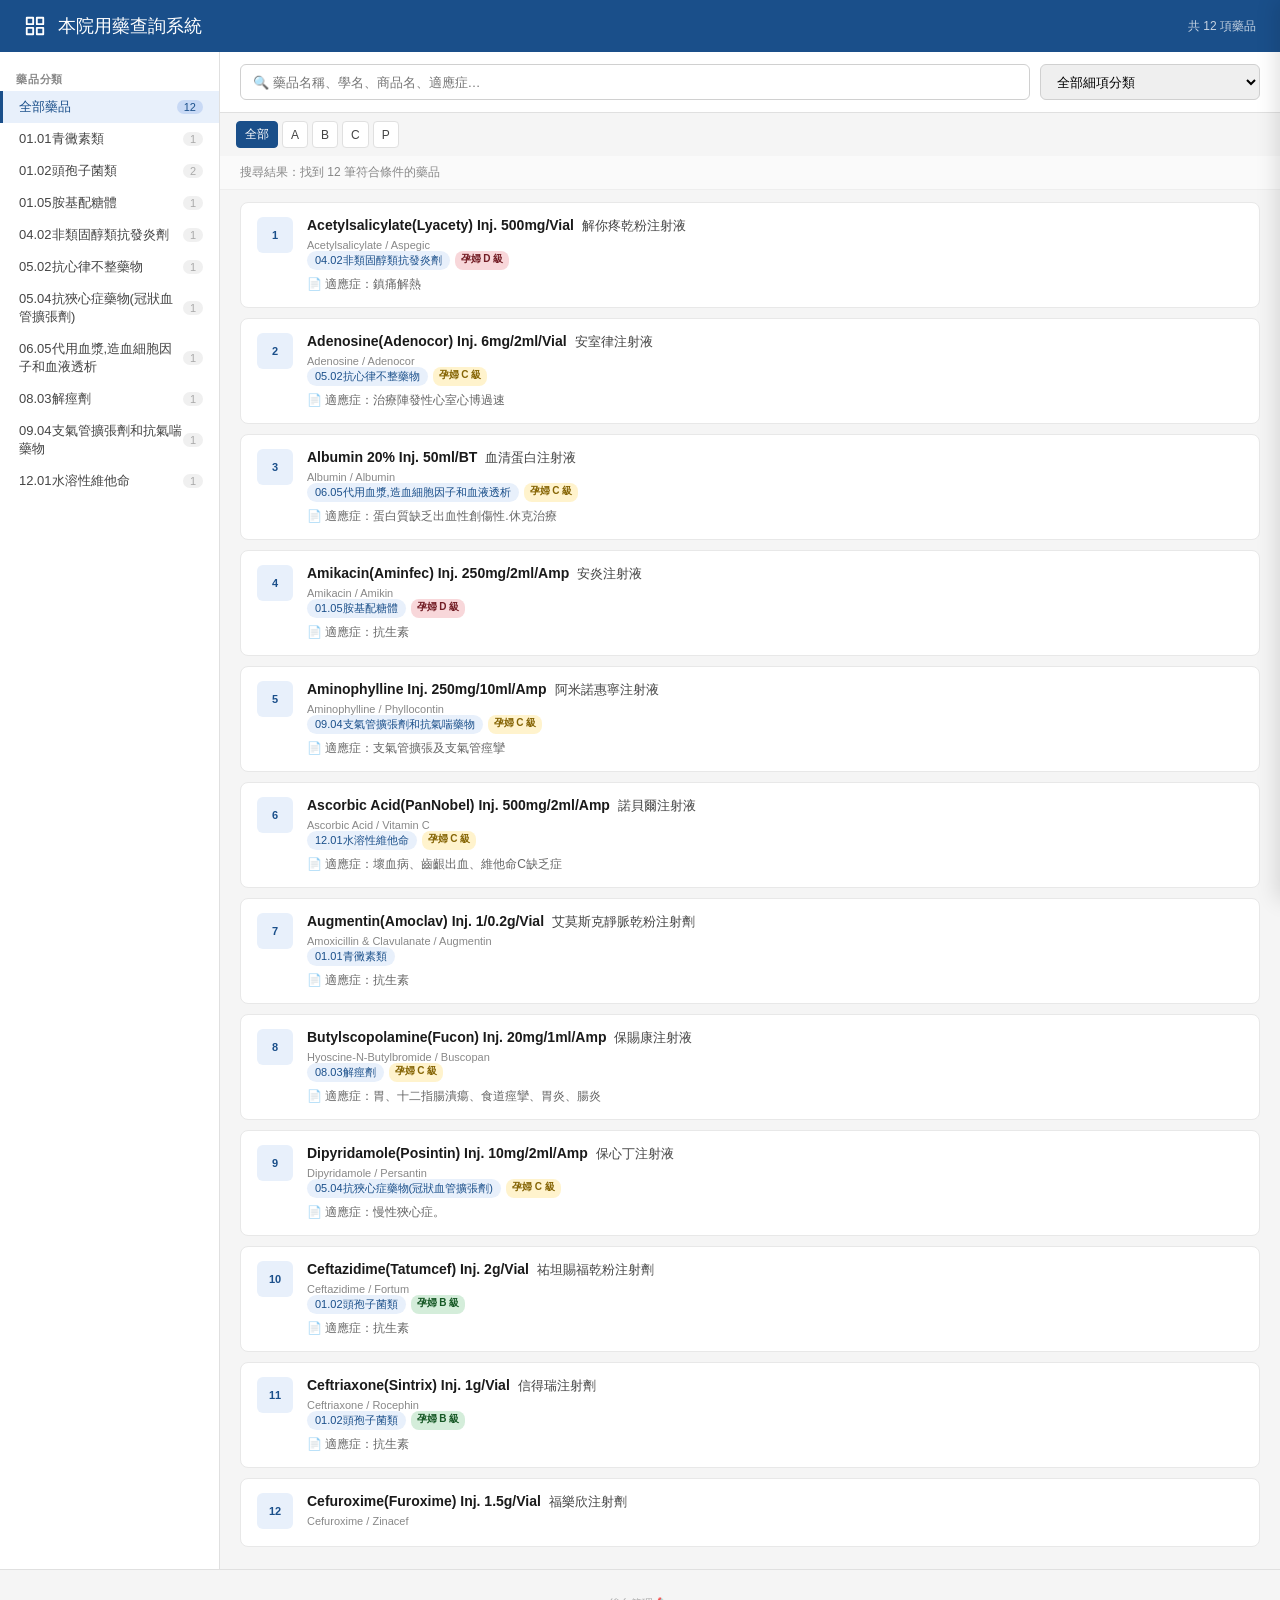
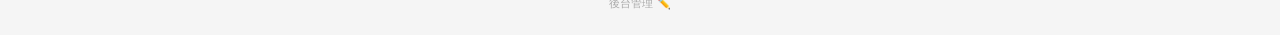
==== commit b6b0c5fd: "Update print statement from 'Hello' to 'Goodbye'" ====
--- a/index.html
+++ b/index.html
@@ -6,11 +6,11 @@
 <title>本院用藥查詢系統</title>
 <style>
 *{box-sizing:border-box;margin:0;padding:0}
-body{font-family:'Noto Sans TC','Microsoft JhengHei',sans-serif;background:#f5f5f5;color:#1a1a1a;font-size:14px}
+body{font-family:'Noto Sans TC','Microsoft JhengHei',sans-serif;background:#f5f5f5;color:#1a1a1a;font-size:14px;display:flex;flex-direction:column;min-height:100vh}
 header{background:#1a4f8a;color:#fff;padding:14px 24px;display:flex;align-items:center;gap:12px;box-shadow:0 2px 6px rgba(0,0,0,.15)}
 header h1{font-size:18px;font-weight:500}
 header span{font-size:12px;opacity:.75;margin-left:auto}
-.layout{display:flex;min-height:calc(100vh - 52px)}
+.layout{display:flex;flex:1;min-height:calc(100vh - 52px)}
 .sidebar{width:220px;background:#fff;border-right:1px solid #e0e0e0;flex-shrink:0;overflow-y:auto;padding:12px 0}
 .sidebar h3{font-size:11px;font-weight:600;color:#888;letter-spacing:.8px;text-transform:uppercase;padding:8px 16px 4px}
 .sidebar-item{display:flex;justify-content:space-between;align-items:center;padding:7px 16px;cursor:pointer;transition:background .12s;font-size:13px;color:#444;border-left:3px solid transparent}
@@ -23,14 +23,11 @@
 .toolbar input,.toolbar select{height:36px;border:1px solid #d0d0d0;border-radius:6px;padding:0 12px;font-size:13px;font-family:inherit;outline:none;transition:border-color .15s}
 .toolbar input:focus,.toolbar select:focus{border-color:#1a4f8a;box-shadow:0 0 0 3px rgba(26,79,138,.1)}
 #kw{flex:1;min-width:160px}
-#ind{width:200px}
 #cat{width:220px}
 .badge-preg{display:inline-block;font-size:10px;padding:1px 6px;border-radius:8px;font-weight:600}
 .preg-A,.preg-B{background:#d4edda;color:#155724}
 .preg-C{background:#fff3cd;color:#856404}
 .preg-D,.preg-X{background:#f8d7da;color:#721c24}
-.toolbar .btn-admin{margin-left:auto;height:36px;padding:0 16px;background:#1a4f8a;color:#fff;border:none;border-radius:6px;cursor:pointer;font-size:13px;font-family:inherit}
-.toolbar .btn-admin:hover{background:#15407a}
 .results-bar{padding:8px 20px;font-size:12px;color:#888;border-bottom:1px solid #eee;background:#fafafa}
 .drug-list{flex:1;overflow-y:auto;padding:12px 20px}
 .drug-card{background:#fff;border:1px solid #e8e8e8;border-radius:8px;padding:14px 16px;margin-bottom:10px;cursor:pointer;transition:all .15s;display:flex;gap:14px;align-items:flex-start}
@@ -67,6 +64,9 @@
 .alpha-btn{padding:4px 8px;font-size:12px;border:1px solid #e0e0e0;border-radius:4px;cursor:pointer;background:#fff;color:#444;transition:all .12s}
 .alpha-btn:hover{border-color:#1a4f8a;color:#1a4f8a}
 .alpha-btn.active{background:#1a4f8a;color:#fff;border-color:#1a4f8a}
+footer{background:#f5f5f5;padding:24px;text-align:center;border-top:1px solid #e0e0e0}
+.link-admin{font-size:11px;color:#aaa;text-decoration:none;transition:color .15s}
+.link-admin:hover{color:#888}
 @media(max-width:700px){
   .sidebar{display:none}
   .detail-panel{width:100vw}
@@ -92,8 +92,7 @@
 
   <div class="main">
     <div class="toolbar">
-      <input type="text" id="kw" placeholder="🔍 藥品名稱、學名、商品名…" oninput="render()">
-      <input type="text" id="ind" placeholder="適應症搜尋…" oninput="render()">
+      <input type="text" id="kw" placeholder="🔍 藥品名稱、學名、商品名、適應症…" oninput="render()">
       <select id="cat" onchange="render()">
         <option value="">全部細項分類</option>
         <option value="01.01青黴素類">01.01青黴素類</option>
@@ -105,7 +104,7 @@
 <option value="01.06多類">01.06多類</option>
 <option value="01.07恩菎類">01.07恩菎類</option>
 <option value="01.08磺胺藥">01.08磺胺藥</option>
-<option value="01.10其他類抗生素">01.10其他類抗生素</option>
+<option value="01.10...其他類抗生素">01.10其他類抗生素</option>
 <option value="01.11抗結核劑">01.11抗結核劑</option>
 <option value="01.16抗滴蟲和抗念珠球菌">01.16抗滴蟲和抗念珠球菌</option>
 <option value="01.17疥蟲藥和滅蝨藥">01.17疥蟲藥和滅蝨藥</option>
@@ -173,7 +172,6 @@
 <option value="16.01解毒劑">16.01解毒劑</option>
 <option value="16.05其它">16.05其它</option>
       </select>
-      <button class="btn-admin" onclick="location.href='admin.html'">後台管理 ✏️</button>
     </div>
     <div class="alpha-bar" id="alpha-bar"></div>
     <div class="results-bar" id="results-bar">載入中…</div>
@@ -191,115 +189,125 @@
   <div class="detail-body" id="dp-body"></div>
 </div>
 
+<footer>
+  <a href="admin.html" class="link-admin">後台管理 ✏️</a>
+</footer>
+
 <script>
-const DRUGS = [{"id": 1, "drug": "Acetylsalicylate(Lyacety) Inj. 500mg/Vial", "name": "*Acetylsalicylate(Lyacety) Inj. 500mg/Vial", "generic": "Acetylsalicylate", "brand": "Aspegic", "cname": "解你疼乾粉注射液", "trade": "Lyacety", "idx1": "ACE", "idx2": "ASP", "idx3": "STI", "pharm": "1.本品具有抗炎、止痛及解熱，其作用與aspirin相同。2.本品900mg相當於aspirin500mg。", "dosage": "成人通常1日1~4瓶，用溶解液溶解後，行肌肉或靜脈注射，1日之劑量可提高至10瓶，假如是非常激烈之疼痛，可將2 瓶溶解於滅菌蒸餾水中行靜脈注射。兒童劑量按體重計算，1日之劑量為每kg體重10~25mg之Acetylsalicylate，分2~3次投與。亦可用生理食鹽水或葡萄糖液溶解，行靜脈注射。", "caution": "", "indication": "鎮痛解熱", "sideEffect": "", "preg": "D", "appearance": "小玻璃瓶", "note": "", "cat": "04.02非類固醇類抗發炎劑", "cat2": "", "cat3": ""}, {"id": 2, "drug": "Adenosine(Adenocor) Inj. 6mg/2ml/Vial", "name": "*Adenosine(Adenocor) Inj. 6mg/2ml/Vial", "generic": "Adenosine", "brand": "Adenocor", "cname": "安室律注射液", "trade": "Adenocor", "idx1": "ADE", "idx2": "ADE", "idx3": "", "pharm": "具有冠狀動脈擴張作用，並可以矯正心肌代謝異常，增加心肌血流。", "dosage": "初劑量：快速靜脈注射3mg(超過兩秒)。第二次劑量：如初劑量無法在1～2分鐘內排除上心室性心搏過速，則在快速靜脈注射6mg。第三次劑量：如第二次劑量無法在1～2分鐘內排除上心室性心搏過速，則在快速靜注射12mg。增加或注射更高的劑量則不予建議。急救劑量：6mg靜脈注射1～3秒，注射不位手臂抬高，注射後以20ml注射用生理食鹽水洗，每隔1～2分鐘在給12mg", "caution": "", "indication": "治療陣發性心室心博過速", "sideEffect": "面部潮紅.呼吸困難.噁心及頭昏眼花。", "preg": "C", "appearance": "小玻璃瓶", "note": "", "cat": "05.02抗心律不整藥物", "cat2": "", "cat3": ""}, {"id": 3, "drug": "Albumin  20% Inj. 50ml/BT", "name": "*Albumin 20% Inj. 50ml/BT", "generic": "Albumin", "brand": "Albumin", "cname": "血清蛋白注射液", "trade": "Albumin", "idx1": "ALB", "idx2": "ALB", "idx3": "", "pharm": "低蛋白血症、水腫、虛脫時用為血漿增量劑。", "dosage": "須以IV法注射，開啟後須即刻使用且在有效期間內使用。", "caution": "", "indication": "蛋白質缺乏出血性創傷性.休克治療", "sideEffect": "低血壓.過敏反應.頭痛.噁心心跳過速.呼吸不規則。", "preg": "C", "appearance": "玻璃瓶", "note": "自費", "cat": "06.05代用血漿,造血細胞因子和血液透析", "cat2": "", "cat3": ""}, {"id": 4, "drug": "Amikacin(Aminfec) Inj. 250mg/2ml/Amp", "name": "*Amikacin(Aminfec) Inj. 250mg/2ml/Amp", "generic": "Amikacin", "brand": "Amikin", "cname": "安炎注射液", "trade": "Aminfec", "idx1": "AMI", "idx2": "AMI", "idx3": "", "pharm": "葡萄球菌、腦膜炎球菌、肺炎雙球菌、鏈球菌及其他細菌引起之感染。", "dosage": "7.5～15mg／kg／day平分二次使用。", "caution": "本藥和其他胺基醣甘類（AMINOGLY COSIDES）抗生素一樣，大劑量或長期使用或水份未適量補充，則可能引起聽神經毒作用和腎毒作用。", "indication": "抗生素", "sideEffect": "", "preg": "D", "appearance": "小玻璃瓶", "note": "此藥須檢附微生物培養及藥物敏感試驗之檢驗報告", "cat": "01.05胺基配糖體", "cat2": "", "cat3": ""}, {"id": 5, "drug": "Aminophylline Inj. 250mg/10ml/Amp", "name": "*Aminophylline Inj. 250mg/10ml/Amp", "generic": "Aminophylline", "brand": "Phyllocontin", "cname": "阿米諾惠寧注射液", "trade": "Aminophylline", "idx1": "AMI", "idx2": "PHY", "idx3": "", "pharm": "本藥為一種「支氣管擴張劑」，直接作用於支氣管的肌肉，使支氣管放鬆而擴張，讓空氣順利進入肺部，幫助呼吸。", "dosage": "靜脈注射，250-500mg，每六小時一次。", "caution": "吸煙者使用本品時，會加速其排泄速率。甲狀腺亢進、嚴重心臟疾病、充血性心衰竭、高血壓的患者，須小心使用。", "indication": "支氣管擴張及支氣管痙攣", "sideEffect": "心灼熱、心跳過快、頭痛、排尿增加、發抖、睡眠障礙。", "preg": "C", "appearance": "小安培", "note": "", "cat": "09.04支氣管擴張劑和抗氣喘藥物", "cat2": "", "cat3": ""}, {"id": 6, "drug": "Ascorbic Acid(PanNobel) Inj. 500mg/2ml/Amp", "name": "*Ascorbic Acid(PanNobel) Inj. 500mg/2ml/Amp", "generic": "Ascorbic Acid", "brand": "Vitamin C", "cname": "諾貝爾注射液", "trade": "PanNobel", "idx1": "ASC", "idx2": "VC", "idx3": "NOB", "pharm": "有很多必需的生物功能，如膠原，細胞內基本物質的形成，微粒體藥物的代謝，類固醇的合作，細胞呼吸，酪胺酸的代謝和Folic Acid轉化成Folinic Acid，容易在食物調理中被破壞，不能在人體中合成，所以常大量給與維他命C。其他對於維持牙齒和骨基質和微血管的完整性都很重要，它可能也有助於傷口的癒合。", "dosage": "1日50mg--1000mg，分次使用。", "caution": "臨床檢查值之影響-各種糖尿之檢查顯示本品有妨害糖尿病檢出之傾向。", "indication": "壞血病、齒齦出血、維他命C缺乏症", "sideEffect": "劑量大時會下痢、沉澱草酸鹽或尿酸鹽等腎結石。", "preg": "C", "appearance": "小安培", "note": "自費", "cat": "12.01水溶性維他命", "cat2": "", "cat3": ""}, {"id": 7, "drug": "Augmentin(Amoclav) Inj. 1/0.2g/Vial", "name": "*Augmentin(Amoclav) Inj. 1/0.2g/Vial", "generic": "Amoxicillin & Clavulanate", "brand": "Augmentin", "cname": "艾莫斯克靜脈乾粉注射劑", "trade": "Amoclav", "idx1": "AMO", "idx2": "AUG", "idx3": "ANB", "pharm": "對於革蘭氏陽性菌及革蘭氏陰性菌具有殺菌作用。", "dosage": "本品成人常用劑量為1天3次，1次1.2gm，每8小時注射1次；嚴重感染時可每6小時注射一次，1天4次；小孩或嬰兒之用量為每次每公斤給30mg，1天3次，或每6、或8小時注射1次。", "caution": "有嚴重肝機能障礙者，需謹慎使用本藥。", "indication": "抗生素", "sideEffect": "腹瀉、假膜性結腸炎，消化不良、胃腸不適、念珠菌感染、暫時性肝炎、膽汁滯留型黃疸。", "preg": "", "appearance": "小玻璃瓶", "note": "此藥須檢附微生物培養及藥物敏感試驗之檢驗報告", "cat": "01.01青黴素類", "cat2": "", "cat3": ""}, {"id": 8, "drug": "Butylscopolamine(Fucon) Inj. 20mg/1ml/Amp", "name": "*Butylscopolamine(Fucon) Inj. 20mg/1ml/Amp", "generic": "Hyoscine-N-Butylbromide", "brand": "Buscopan", "cname": "保賜康注射液", "trade": "Fucon", "idx1": "BUT", "idx2": "BUS", "idx3": "FOC", "pharm": "本藥在內臟壁的副交感神經節有專一性作用，對胃腸、尿道、膽的平滑肌產生抗痙攣作用，很久後才會有類阿托品的副作用發生。", "dosage": "成人20mg/次；兒童:5mg/次，每日3次。", "caution": "1.只有在嚴密觀察下，懷孕前3個月的婦女才可使用。2.使用本藥後，開車和操作機械時應小心。3.鬱血性心不全、心律不整、潰瘍性大腸炎、前列腺肥大症、甲狀腺機能亢進、處於高溫環境的病患，應謹慎用藥。", "indication": "胃、十二指腸潰瘍、食道痙攣、胃炎、腸炎", "sideEffect": "輕微、短暫性的口乾、思睡、視力模糊。", "preg": "C", "appearance": "小安培", "note": "", "cat": "08.03解痙劑", "cat2": "", "cat3": ""}, {"id": 9, "drug": "Dipyridamole(Posintin) Inj. 10mg/2ml/Amp", "name": "*Dipyridamole(Posintin) Inj. 10mg/2ml/Amp", "generic": "Dipyridamole", "brand": "Persantin", "cname": "保心丁注射液", "trade": "Posintin", "idx1": "PER", "idx2": "DIP", "idx3": "POS", "pharm": "擴張冠狀血管而改善心肌細胞之血液及氧氣供給，並且促進側枝血管形成。本品具有抗血栓作用，這是基於其可改變血小板各方面的功能，如抑制血小板黏著及凝集。", "dosage": "每日劑量150~225公絲、分數次服用。", "caution": "重症狹心症及急性心肌梗塞之治療，隨時觀察病情謹慎行事。過量使用產生末梢血管擴張，故對低血壓患者，宜慎重使用。", "indication": "慢性狹心症。", "sideEffect": "胃腸不適、頭痛、發疹、暈眩。", "preg": "C", "appearance": "小安培", "note": "", "cat": "05.04抗狹心症藥物(冠狀血管擴張劑)", "cat2": "", "cat3": ""}, {"id": 10, "drug": "Ceftazidime(Tatumcef) Inj. 2g/Vial", "name": "*Ceftazidime(Tatumcef) Inj. 2g/Vial", "generic": "Ceftazidime", "brand": "Fortum", "cname": "祐坦賜福乾粉注射劑", "trade": "Tatumcef", "idx1": "CEF", "idx2": "FOR", "idx3": "TAT", "pharm": "本品是殺菌性頭孢子菌抗生素，對多種β-LACTAMASE有抵抗力，並對範圍的革蘭氏陽性及陰性細菌有效。", "dosage": "依敏感性、嚴重性、感染部位及種類，以及患者的年齡和腎功能調整劑量。新生兒（0～2個月）：每日體重25～60mg/kg，分二次給藥。嬰兒和孩童（2個月以上者）：每日30～100mg/kg，分2或3次給藥。成人：每日1～6g，以靜脈注射或肌肉注射，分2或3次給藥。", "caution": "1.本藥經由腎臟排泄，因此須視腎障礙程度降低劑量，以免抗生素累積而產生痙攣等症狀。2.本藥對銅還原法（BENEDICT’S,FEHLING’S,CLINITEST）可能有些許干擾。3.本藥不會干擾測定肌氨酸酐REATININE）的鹼性苦味酸鹽鑑定法。4.少數病患會有陽性COOMBS’效應，可能干擾血型的交叉試驗。長期使用可能導致非感染性細菌過度生長，此時應評估患者情況，採取停藥或使用其他適當方法。", "indication": "抗生素", "sideEffect": "", "preg": "B", "appearance": "小玻璃瓶", "note": "此藥須檢附微生物培養及藥物敏感試驗之檢驗報告", "cat": "01.02頭孢子菌類", "cat2": "", "cat3": ""}, {"id": 11, "drug": "Ceftriaxone(Sintrix) Inj. 1g/Vial", "name": "*Ceftriaxone(Sintrix) Inj. 1g/Vial", "generic": "Ceftriaxone", "brand": "Rocephin", "cname": "信得瑞注射劑", "trade": "Sintrix", "idx1": "CEF", "idx2": "ROC", "idx3": "", "pharm": "Ceftriaxone 的殺菌作用主要是抑制細菌細胞壁的合成。", "dosage": ".靜脈注射給藥50mg／kg或50mg／kg以上時，須以點滴灌注射給藥， \n　且給藥時間至少要30分鐘。 \n2.新生兒（至二週）：每日給藥20～50mg／kg，早產兒及嬰兒不需區 \n　分劑量差異。 \n3.嬰兒及小孩（3週～12歲）：每日劑量20～80mg／kg。 \n4.成人、12歲以上的孩童及體重超過50kg的小孩，標準劑量為每日一 \n　次1～2g。嚴重感染或病菌對本品的感受性只是中等時，劑量可能 \n　增至每日一次4g。 \n5.老年性病人：毋需調整劑量。", "caution": "1.極少的病例用超音波檢測在膽囊有小泥狀物的影像，但在停藥或完成本品療法後，即會消失。2.研究顯示CEFTRIAZONE和其他CEPHALOSPORINS相同，能從血漿ALBUMIN中，取代BILIRUBIN。因此在HYPERBILIRUBINEMIC新生兒，尤其是早產兒，使用本藥時要特別注意。3.長期治療，須定期檢查血液圖。", "indication": "抗生素", "sideEffect": "噁心，嘔吐，下痢，頭痛，眩暈。", "preg": "B", "appearance": "小玻璃瓶", "note": "此藥須檢附微生物培養及藥物敏感試驗之檢驗報告;應避免與含鈣溶液併用(Ex:Calglon)", "cat": "01.02頭孢子菌類", "cat2": "", "cat3": ""}, {"id": 12, "drug": "Cefuroxime(Furoxime) Inj. 1.5g/Vial", "name": "*Cefuroxime(Furoxime) Inj. 1.5g/Vial", "generic": "Cefuroxime", "brand": "Zinacef", "cname": "福樂欣注射劑", "trade": "Furoxime", "idx1": "CEF", "idx2": "ZIN", "idx3": "FUR", "pharm": "本藥是一種「頭孢子菌」類抗生素，藉由破壞細菌細胞壁，使細菌無法正常的生長和繁殖，進而使細菌死亡，達到抗菌效果。本藥對於下列菌種：葡萄球菌屬、流行性感冒嗜血桿菌、克雷白氏桿菌、沙門氏菌屬、百日咳博代氏桿菌、奈瑟氏菌屬及對盤尼西林有抗藥性菌種都具有強效的抗菌作用。而對於變形桿菌、脆弱擬桿菌等菌種則具有中等的抗菌效力。", "dosage": "1. 成人每日劑量1.5g～3g，分2～4次行肌肉注射或靜脈注射。對於較嚴重的感染，劑量增至1.5gm，每日三次施行靜脈注射。若需要時，每日總劑量可達3～6gm，則肌肉或靜脈注射的間隔時間可增至每6小時一次。\n\n2. 小孩一日劑量為30～100mg／kg分2～4次使用。 \n　對於較嚴重感染者增量至150mg／kg分2～4次使用。", "caution": "1.對頭孢菌素抗生素有過敏反應者禁用本品。2.曾對PENICILLIN有過敏者，使用頭孢菌素抗生素通常很安全，但仍須謹慎注意使用。3.使用高劑量頭孢菌素抗生素時，若與強力利尿劑（如FUROSEMIDE）合併，應注意腎功能之變化。4.使用本品之前，事先實施皮膚反應測定（取0.02ml之300mg／ml食鹽液，以前腕內側皮內注射作皮膚反應試驗，於15～20分後，觀察其皮膚變化）。", "indication": "抗生素", "sideEffect": "不快感、口內異常感、耳鳴、眩暈、便意、發汗、搔瘙、發熱、發疹、關節痛、乏尿、蛋白尿、血尿、尿異常、好酸球增多、顆粒球減少、血小板減少、、白血球增多、下痢、嘔吐、噁心、腹痛、維他命K缺乏症、維他命B群缺乏症。", "preg": "B", "appearance": "小玻璃瓶", "note": "此藥須檢附微生物培養及藥物敏感試驗之檢驗報告", "cat": "01.02頭孢子菌類", "cat2": "", "cat3": ""}, {"id": 13, "drug": "Cephalexin Inj. 1g/Vial", "name": "*Cephalexin Inj. 1g/Vial", "generic": "Cephalexin", "brand": "Keflex", "cname": "信保欣乾粉注射劑", "trade": "Cephalexin", "idx1": "CEF", "idx2": "KEF", "idx3": "PHE", "pharm": "半合成之第一代cephalospo-rin抗生素衍生物，其抗菌作用與cefazolin類似，很少用於革蘭氏陰性菌。殺菌作用：本藥能與易感菌種細胞壁之一個或數個青黴素結合蛋白(PBP)結合，而抑制細胞壁第三級最後階段之生合成而達殺菌目的。", "dosage": "本藥可和點滴靜脈注射液混合使用。成人一日劑量1gm，兒童一日劑量20～40mg/kg，分二次緩慢靜脈注射。若成效不彰時，成人一日劑量改為1.5～3gm，兒童一日劑量50mg/kg，分三次使用。嚴重時，成人一日劑量5g，兒童一日劑量100mg/kg， 分次使用。", "caution": "過去對PENICILLIN系或CEPHEM系（CEPHALOSPORINE系及CEPHAMYCIN系）藥劑有過敏者、本人或雙親兄弟有容易引起支氣管氣喘、發疹、蕁麻疹等過敏體質者高度腎障害患者、經口攝取不良的患者，高齡患 \n者、全身狀態不良的患者（因會出現VITAMIN K缺乏症狀，故應密切注意觀察，應謹慎使用。", "indication": "抗生素", "sideEffect": "發熱、腹痛、白血球增多、粘液、血便、偽膜性大腸炎腹痛。", "preg": "B", "appearance": "小玻璃瓶", "note": "", "cat": "01.02頭孢子菌類", "cat2": "", "cat3": ""}, {"id": 14, "drug": "Taita NO.5 400ml/BT", "name": "*Taita NO.5 400ml/BT", "generic": "Sod. Chloride & Pot. Acetate & Sod. Acetate & Mg Chloride & Dextrose Monohydrate & Pot. Phosphate", "brand": "Taita No.5", "cname": "台大五號注射液", "trade": "Taita No.5", "idx1": "T5", "idx2": "TA5", "idx3": "", "pharm": "當營養或液體的缺乏存在時(或兩者皆缺乏)，提供卡路里及液體容積的來源。", "dosage": "依患者狀況而定。", "caution": "", "indication": "手術前後及未能進食病人之水份、電解質、熱能補充、維持液", "sideEffect": "", "preg": "", "appearance": "塑膠瓶", "note": "", "cat": "13.02非經腸營養素製劑", "cat2": "", "cat3": ""}, {"id": 15, "drug": "Diphenhydramine Inj. 30mg/1ml/Amp", "name": "*Diphenhydramine Inj. 30mg/1ml/Amp", "generic": "Chlorpheniramine", "brand": "Vena", "cname": "鹽酸二苯胺明注射液\"", "trade": "Diphenhydramine", "idx1": "DIP", "idx2": "VEN", "idx3": "AH", "pharm": "本藥為一種「H1接受體的阻斷劑」，會和組織胺相互競爭標的細胞上之接受體。", "dosage": "皮下或肌肉注射，視各人體質及症狀輕重的不同，調整用量，通常每次1Amp(30mg/c.c)。", "caution": "H1-阻斷劑與其他藥物起交互作用會引發嚴重之中樞神經抑制作用, 如:酒精。病人服用MAO抑制劑, 切不可服用抗組織胺藥劑, 因MAO抑制劑會加劇組織胺之抗膽鹼性效果。", "indication": "蕁麻疹、皮膚炎、濕疹、皮膚搔癢症、鼻炎", "sideEffect": "嗜睡，不適合開車等工作。", "preg": "B", "appearance": "小安培", "note": "", "cat": "11.01抗組織胺", "cat2": "", "cat3": ""}, {"id": 16, "drug": "Cimetidine(Cimetin) Inj. 100mg/ml 2ml/Amp", "name": "*Cimetidine(Cimetin) Inj. 100mg/ml 2ml/Amp", "generic": "Cimetidine", "brand": "Tagamet", "cname": "治潰平注射液", "trade": "Cimetin", "idx1": "CIM", "idx2": "TAG", "idx3": "", "pharm": "膿性滲出液溶解作用－能分解膿性鼻分泌物及喀痰。止血作用－具有抗Heparin作用以及保護血管內壁的作用，可以防止手術中或在手術後毛細血管出血的現象。", "dosage": "300mg，每六小時一次。", "caution": "", "indication": "胃酸分泌過高之症狀", "sideEffect": "輕度的下痢、眩暈、肌肉痛、發疹。", "preg": "B", "appearance": "小安培", "note": "", "cat": "08.02消化性潰瘍癒合劑", "cat2": "", "cat3": ""}, {"id": 17, "drug": "Clindamycin(B.B.) Inj. 300mg/2ml/Amp", "name": "*Clindamycin(B.B.) Inj. 300mg/2ml/Amp", "generic": "Clindamycin", "brand": "Cleocin", "cname": "比比黴素注射液", "trade": "B.B.", "idx1": "CLI", "idx2": "CLE", "idx3": "", "pharm": "此藥為一種抗生素，可以抑制細菌蛋白質的生產，讓細菌無法繁殖下去。", "dosage": "1.成人：腹腔內，女性骨盆腔感染或其他併發或嚴重感染，每日2400～2700mg，分為2～4次使用。較輕微之併發症每日1200～1800mg，分三或四次。600mg以上劑量不建議以單一劑量肌肉注射。2.一個月大以上孩童：每20～24mg／kg分三或四次。3.新生兒：每日15～20mg／kg分三或四次。", "caution": "曾有胃腸道疾病，尤其是結腸炎的患者必需謹慎使用。本品無法滲入腦脊髓液，不可用於治療腦膜炎。靜脈注射時間需超過10～60分鐘，不可以大藥丸的方式使用，長期使用須監視患者的肝功能。", "indication": "抗生素", "sideEffect": "輕度腹瀉、噁心及嘔吐、胃痛、肛門或生殖器周圍搔癢。", "preg": "B", "appearance": "小安培", "note": "", "cat": "01.10其他類抗生素", "cat2": "", "cat3": ""}, {"id": 18, "drug": "Cyanocobalamin Inj 1000mcg/ml 10ml/BT", "name": "*Cyanocobalamin Inj 1000mcg/ml 10ml/BT", "generic": "Cyanocobalamin", "brand": "Vitamin B12", "cname": "氰鈷胺明注射液", "trade": "Cyanocobalamin", "idx1": "CYA", "idx2": "VB1", "idx3": "B12", "pharm": "可抗貧血、促進體內蛋白質之利用，並使脂肪代謝正常，防止肝內脂防積蓄讓肝能恢復機能，增強解毒功用。對骨髓有改善作用。", "dosage": "惡性貧血：IM.SC－每天30mcg，連續5～10天，之後每個月100mcg～200mcg。", "caution": "", "indication": "血症、維他命B12缺乏症", "sideEffect": "", "preg": "", "appearance": "小玻璃瓶", "note": "自費", "cat": "06.01抗貧血的藥物", "cat2": "", "cat3": ""}, {"id": 19, "drug": "D5%/S0.33%(Babysalt) Inj. 500ml/BT", "name": "*D5%/S0.33%(Babysalt) Inj. 500ml/BT", "generic": "Dextrose Monohydrate", "brand": "", "cname": "利兒注射劑", "trade": "Babysalt 5%/0.33%", "idx1": "D5S", "idx2": "D5S", "idx3": "DS", "pharm": "當營養或液體的缺乏存在時(或兩者皆缺乏)，提供卡路里及液體容積的來源。", "dosage": "依患者狀況而定。", "caution": "", "indication": "鈉、氯離子電解質之補充、脫水時水分補充、體內葡萄糖、熱能之補給", "sideEffect": "", "preg": "", "appearance": "塑膠瓶", "note": "", "cat": "13.02非經腸營養素製劑", "cat2": "", "cat3": ""}, {"id": 20, "drug": "D5%/S0.45%(Suntose)Inj. 500ml/BT", "name": "*D5%/S0.45%(Suntose)Inj. 500ml/BT", "generic": "Dextrose Monohydrate", "brand": "", "cname": "沙多士注射液", "trade": "Suntose 5%/0.45%", "idx1": "D5S", "idx2": "D5S", "idx3": "DS", "pharm": "當營養或液體的缺乏存在時(或兩者皆缺乏)，提供卡路里及液體容積的來源。", "dosage": "依患者狀況而定。", "caution": "", "indication": "鈉、氯離子電解質之補充、脫水時水分補充、體內葡萄糖、熱能之補給", "sideEffect": "", "preg": "", "appearance": "塑膠瓶", "note": "", "cat": "13.02非經腸營養素製劑", "cat2": "", "cat3": ""}, {"id": 21, "drug": "D5%/S0.9% Inj. 500ml/BT", "name": "*D5%/S0.9% Inj. 500ml/BT", "generic": "Sodium Chloride", "brand": "", "cname": "葡萄糖氯化鈉注射液", "trade": "D5%/S0.9%", "idx1": "D5S", "idx2": "D5S", "idx3": "DS", "pharm": "當營養或液體的缺乏存在時(或兩者皆缺乏)，提供卡路里及液體容積的來源。", "dosage": "依患者狀況而定。", "caution": "", "indication": "營養減退及衰弱、急慢性腹膜炎、虛脫狀態、水份補給", "sideEffect": "", "preg": "", "appearance": "塑膠瓶", "note": "", "cat": "13.02非經腸營養素製劑", "cat2": "", "cat3": ""}, {"id": 22, "drug": "Denosumab(Prolia) 60mg/1ml/Amp", "name": "*Denosumab(Prolia) 60mg/1ml/Amp", "generic": "Denosumab", "brand": "Prolia", "cname": "保骼麗注射液", "trade": "Denosumab", "idx1": "DEN", "idx2": "PRO", "idx3": "", "pharm": "", "dosage": "每6個月注射1次。", "caution": "", "indication": "停經婦女骨質疏鬆症之治療，男性骨質疏鬆症之治療", "sideEffect": "", "preg": "", "appearance": "針筒", "note": "", "cat": "10.03骨質疏鬆治療劑", "cat2": "", "cat3": ""}, {"id": 23, "drug": "Dexamethasone(Decan) Inj. 4mg/2ml/Amp", "name": "*Dexamethasone(Decan) Inj. 4mg/2ml/Amp", "generic": "Dexamethasone", "brand": "Decadron", "cname": "特佳注射液", "trade": "Decan", "idx1": "DEX", "idx2": "DEC", "idx3": "", "pharm": "治療1.風濕性疾患；風濕樣關節炎，外傷性關節炎，痛風性關節炎等。2.過敏疾患，氣喘症，藥物及食品過敏症，蕁麻症，抗草症，輸血反應等。3.皮膚疾患，急性慢性濕症，嬰兒濕症，接觸性皮炎，全身性皮炎鞏皮症，紅斑性狼瘡滲出紅斑，搔癢症，Keloid等。", "dosage": "肌肉或靜脈注射：每一部位50～20㎎（5ml）每天2次，每天量不超過80㎎（20ml）。", "caution": "1.急慢性感染症，使用時請同時併用適當的化學療法劑或抗生素藥品以治療感染疾病。2.對消化管障害如胃腸潰瘍務請特別注意。3.因主要副作用引起浮腫，血壓上升，尤以腎臟疾患及高血壓患者應注意。4.糖尿病患者使用時有增加Insulin藥量的必要者請注意。5.對於有精神病因素者請多加注意。6.服用本藥期間請充分補充蛋白質。", "indication": "過敏性疾患、氣喘", "sideEffect": "鼻過敏、血糖過高、水腫、口內念珠菌症，傷口癒合受損。", "preg": "C", "appearance": "小安培", "note": "", "cat": "10.05腎上腺皮質類固醇", "cat2": "", "cat3": ""}, {"id": 24, "drug": "Dextrose 10%(D10) Inj. 500ml/BT", "name": "*Dextrose 10%(D10) Inj. 500ml/BT", "generic": "Glucose", "brand": "Dextrose", "cname": "葡萄糖注射液", "trade": "Glucose 10%", "idx1": "GLU", "idx2": "DEX", "idx3": "D10", "pharm": "當營養或液體的缺乏存在時(或兩者皆缺乏)，提供卡路里及液體容積的來源。", "dosage": "依患者狀況而定。", "caution": "", "indication": "急性傳染病及其他缺乏水份及營養失調、非經口營養補給", "sideEffect": "", "preg": "C", "appearance": "塑膠瓶", "note": "", "cat": "13.02非經腸營養素製劑", "cat2": "", "cat3": ""}, {"id": 25, "drug": "Dextrose 5%(D5) Inj. 250ml/BT", "name": "*Dextrose 5%(D5) Inj. 250ml/BT", "generic": "Glucose", "brand": "Dextrose", "cname": "克力糖注射液", "trade": "5% Glucose", "idx1": "DEX", "idx2": "D5", "idx3": "GLU", "pharm": "當營養或液體的缺乏存在時(或兩者皆缺乏)，提供卡路里及液體容積的來源。", "dosage": "依患者狀況而定。", "caution": "", "indication": "營養減退及衰弱、循環障礙、腦出血", "sideEffect": "", "preg": "", "appearance": "塑膠瓶", "note": "", "cat": "13.02非經腸營養素製劑", "cat2": "", "cat3": ""}, {"id": 26, "drug": "Dextrose 5%(D5) Inj. 500ml/BT", "name": "*Dextrose 5%(D5) Inj. 500ml/BT", "generic": "Glucose", "brand": "Dextrose", "cname": "克力糖注射液", "trade": "5% Glucose", "idx1": "DEX", "idx2": "D5", "idx3": "GLU", "pharm": "當營養或液體的缺乏存在時(或兩者皆缺乏)，提供卡路里及液體容積的來源。", "dosage": "依患者狀況而定。", "caution": "", "indication": "營養減退及衰弱、循環障礙、腦出血", "sideEffect": "", "preg": "", "appearance": "塑膠瓶", "note": "", "cat": "13.02非經腸營養素製劑", "cat2": "", "cat3": ""}, {"id": 27, "drug": "Dextrose(Vitagen) 50% Inj. 20ml/Amp", "name": "!*Dextrose(Vitagen) 50% Inj. 20ml/Amp", "generic": "Glucose", "brand": "Dextrose", "cname": "美達研注射液", "trade": "Vitagen 50%", "idx1": "GLU", "idx2": "D50", "idx3": "VIT", "pharm": "當營養或液體的缺乏存在時(或兩者皆缺乏)，提供卡路里及液體容積的來源。", "dosage": "依患者狀況而定。", "caution": "", "indication": "營養", "sideEffect": "", "preg": "C", "appearance": "大安培", "note": "", "cat": "13.02非經腸營養素製劑", "cat2": "", "cat3": ""}, {"id": 28, "drug": "Diclofenac(Voren) Inj. 75mg/3ml/Amp", "name": "*Diclofenac(Voren) Inj. 75mg/3ml/Amp", "generic": "Diclofenac", "brand": "Voren", "cname": "迪可露芬娜克注射液", "trade": "Voren", "idx1": "DIC", "idx2": "VOR", "idx3": "", "pharm": "是一種非類固醇化合物，具有顯著的抗風濕、抗發炎、鎮痛及解熱作用，適用於發炎性和變形性風濕性疾病、非風濕性發炎性疼痛及開刀後疼痛、長效錠為特殊處方劑型使有效成份緩解慢慢釋出，以確保長時間的有效程度。", "dosage": "此品可經由靜脈或肌肉注射投與。", "caution": "", "indication": "鎮痛解熱", "sideEffect": "噁心、嘔吐、腹部不適。", "preg": "C", "appearance": "小安培", "note": "", "cat": "04.02非類固醇類抗發炎劑", "cat2": "", "cat3": ""}, {"id": 29, "drug": "Ephedrine Inj. 40mg/ml 1ml/Amp", "name": "!*Ephedrine Inj. 40mg/ml 1ml/Amp", "generic": "Ephedrine", "brand": "Ephedrine", "cname": "鹽酸麻黃素針", "trade": "Ephedrine", "idx1": "EPH", "idx2": "EPH", "idx3": "", "pharm": "促使Norepinephrine的釋放，支氣管擴張較Epinephrine弱，但神經刺激卻較顯著、作用較久。", "dosage": "", "caution": "", "indication": "支氣管氣喘、支氣管炎的支氣管擴張劑。", "sideEffect": "", "preg": "", "appearance": "小安培", "note": "", "cat": "09.04支氣管擴張劑和抗氣喘藥物", "cat2": "", "cat3": ""}, {"id": 30, "drug": "Epinephrine(Adrenaline)Inj. 1mg/1ml/Amp", "name": "!*Epinephrine(Adrenaline)Inj. 1mg/1ml/Amp", "generic": "Epinephrine", "brand": "Bosmin", "cname": "安得理那寧注射液", "trade": "Adrenaline", "idx1": "EPI", "idx2": "BOS", "idx3": "ADR", "pharm": "1.收縮末梢血管與毛細管，亢進心臟機能。2.末梢血管收縮作用。", "dosage": "1.外科、耳鼻科：以原液或五倍的稀釋液。2.眼科治療：以5～10倍稀釋液用之。3.皮下注射0.3～0.5ml，不得注入血管。4.併用局部麻醉加本品2～5使用。5.胃腸的出血時用20～30滴。6.預防Salvarsan 中毒，注射0.3～0.5ml在皮下。", "caution": "1.大量使用可能引起心悸，呼吸困難。2.會引起腸損傷使小腸發生阻塞，出血及穿孔。3.引起升壓反應如急性肺水腫、不整脈、心跳停，勿過量投與。4.靜脈內投與時，為不使血壓異常上升，請小心投與。5.在靜脈注射點滴時，大量的注射液漏出於血管外時，會出現局部的虛性壞死。6.在局部麻醉劑內添加使用時，請勿投與耳、指趾，或陰莖。", "indication": "治療過敏性休克，心跳停止之急救，支氣管性氣喘。", "sideEffect": "心悸，頭痛，潮紅，噁心，嘔吐。", "preg": "C", "appearance": "小安培", "note": "", "cat": "05.06低血壓和休克治療劑", "cat2": "", "cat3": ""}, {"id": 31, "drug": "EPO INJ. (EPREX) INJ. 2000U/ml/Amp", "name": "*EPO INJ. (EPREX) INJ. 2000U/ml/Amp", "generic": "Epoetin Alfa", "brand": "Eprex", "cname": "宜保利血注射液", "trade": "Eprex", "idx1": "EPO", "idx2": "EPR", "idx3": "", "pharm": "作用於骨髓中之母紅血球系前驅細胞，具有促進紅血球分化和增殖的作用。", "dosage": "投與時：將每1Vial藥劑溶解於附加之2ml溶解液(生理食鹽水)中後使用。投與初期：成人通常以每次3000I.U.，每週三次，儘可能緩慢的做靜脈內投與。在貧血獲致改善效果後，通常成人以每次1500I.U.，每週投與2～3次，或每次3000I.U.，每週2次為維持劑量繼續投與。", "caution": "", "indication": "慢性腎臟功能失調有關的貧血症狀、癌症化學治療有關的貧血", "sideEffect": "", "preg": "C", "appearance": "針筒", "note": "", "cat": "06.05代用血漿,造血細胞因子和血液透析", "cat2": "", "cat3": ""}, {"id": 32, "drug": "Flomoxef Inj. 1g/Vial", "name": "*Flomoxef Inj. 1g/Vial", "generic": "Flomoxef", "brand": "Flumarin", "cname": "富莫莎乾粉靜脈注射劑", "trade": "Flomoxef", "idx1": "FLU", "idx2": "FLO", "idx3": "", "pharm": "同其他β-內醯胺類抗生素相似，Flomoxef可能也是通過與一種或多種青黴素結合蛋白(PBPs)相結合，阻礙細菌細胞壁生物合成，從而達到抑制細菌活性的作用。", "dosage": "通常成人1日1-2g(力價)，分二次以靜脈注射或點滴靜脈注射。通常小兒劑量以1日每公斤60-80mg計算，分三~四次以靜脈注射或點滴靜注投與。通常早產兒、新生兒以一次每公斤20mg再出升三天內一日2~3次，出生四天後一日3~4次以靜脈注射或點滴靜脈注射投與。", "caution": "", "indication": "對本劑有感受性之下列病原菌所引起之嚴重感染:葡萄球菌屬、鏈球菌屬(腸球菌除外)、肺炎球菌、peptostreptococcus屬、Branhamella catarrhalis、淋菌、大腸菌、Klebsiella屬、Proteus屬、Influenzae菌、Bacteroides屬。", "sideEffect": "休克、過敏、溶血反應、偽膜性腸炎、維生素K缺乏症。", "preg": "", "appearance": "小玻璃瓶", "note": "此藥須檢附微生物培養及藥物敏感試驗之檢驗報告。", "cat": "01.02頭孢子菌類", "cat2": "", "cat3": ""}, {"id": 33, "drug": "Dabigatran(Pradaxa) 110mg/Tab", "name": "Dabigatran(Pradaxa) 110mg/Tab", "generic": "Dabigatran", "brand": "Pradaxa", "cname": "普栓達膠囊", "trade": "Pradaxa", "idx1": "DAB", "idx2": "PRA", "idx3": "", "pharm": "Dabigatran 與其acyl glucuronides 代謝產物為競爭性凝血酶直接抑制劑。因為於凝血系列反應過程中，凝血酶（serine protease）能將纖維蛋白原（fibrinogen）轉變為纖維蛋白（fibrin），因此抑制凝血酶即可預防血栓發生。", "dosage": "Pradaxa的建議使用劑量為每次口服150 mg (兩顆75 mg膠囊)或220 mg（兩顆110 mg膠囊），一天一次。治療應於手術結束後1-4小時內開始（口服一顆膠囊），隨後每次服用2顆膠囊，一天一次，總計28-35天。", "caution": "服藥時須將膠囊整顆吞服，不能剝開、咬碎或取出膠囊內藥粒，以免增加出血風險。\n若未在預定的時間服用PRADAXA，應於當天盡快服用該劑藥物，若未能在下一劑之前至少6小時補服藥物，即應跳過該劑，切勿為了補服錯過的一劑而將下一劑PRADAXA的劑量加倍。", "indication": "用於靜脈血栓高危險群病患，以預防其於接受下肢重大骨科手術後之靜脈血栓栓塞症 (VTE)。\n2. 預防非瓣膜性心房纖維顫動病患發生中風與全身性栓塞。\n3. 急性深層靜脈血栓 (DVT) 及/或肺栓塞 (PE) 之治療", "sideEffect": "出血、腹痛、噁心。", "preg": "C", "appearance": "上蓋藍色/下蓋藍色/膠囊(印字：R110)", "note": "", "cat": "", "cat2": "", "cat3": ""}, {"id": 34, "drug": "Flumazenil(Anexate) Inj. 0.5mg/5ml/Amp", "name": "*Flumazenil(Anexate) Inj. 0.5mg/5ml/Amp", "generic": "Flumazenil", "brand": "Anexate", "cname": "安易醒注射液", "trade": "Anexate", "idx1": "FLU", "idx2": "ANE", "idx3": "", "pharm": "具有微弱的內因性催動作用，例如抗痙攣性。", "dosage": "麻醉：建議初劑量為靜脈注射0.2mg。1.15秒內注射完畢，若第一次靜脈注射後在60秒內未達到合乎要求的意識程度，可注射第二次劑量0.1mg。2.在使用前數過長期使用Benzodiazepine之患者，快速注射會產生 \n斷癮症狀。3.加護病房一建議初劑量是0.3mg。4.加護病房中，治療長期用高劑量Benzodiazepine之患者， \n緩慢注射5mg Diazepam或5mg Midazolam。", "caution": "不可用於已知對本品過敏之患者。對門診患者之駕駛及其他精神運動行為之作用。如操作具危險性機器、開車時，應極小心。", "indication": "中樞鎮靜作用", "sideEffect": "面色潮紅.噁心.嘔吐.眩暈.鎮靜.心悸.焦慮。", "preg": "C", "appearance": "小安培", "note": "", "cat": "16.01解毒劑", "cat2": "", "cat3": ""}, {"id": 35, "drug": "Furosemide(Rasitol)Inj. 20mg/2ml/Amp", "name": "*Furosemide(Rasitol) Inj. 20mg/2ml/Amp", "generic": "Furosemide", "brand": "Lasix", "cname": "來喜妥注射液", "trade": "Rasitol", "idx1": "FUR", "idx2": "LAS", "idx3": "RAS", "pharm": "本藥為強力的「利尿劑」，幫助腎臟將體內多餘水分，經由尿液排出，達到治療目的。可用來預防高血壓、充血性心衰竭、消除水腫。", "dosage": "(1)成人及15歲以上青少年：初始劑量為靜脈或肌肉注射20～40mg(即1～2Amp)。(2)15歲以下孩童：唯有在危急生命時，才能注射給藥(必要時以持續滴注)。", "caution": "", "indication": "利尿、高血壓", "sideEffect": "起立性低血壓、便秘、嘔吐、噁心。", "preg": "C", "appearance": "小安培", "note": "", "cat": "07.01利尿劑", "cat2": "", "cat3": ""}, {"id": 36, "drug": "Gentamycin(V-Genta) Inj. 80mg/2ml/Vial", "name": "*Gentamycin(V-Genta) Inj. 80mg/2ml/Vial", "generic": "Gentamycin", "brand": "Garamycin", "cname": "維建注射液", "trade": "V-Genta", "idx1": "GEN", "idx2": "GAR", "idx3": "GM\n", "pharm": "本藥品為AMICNGLYCOSIDE系列的抗生素，對革蘭氏陽性、陰性菌、立克次氏體及巨型濾過性病毒感染症有效，也包含綠膿桿菌變形菌。", "dosage": "肌肉注射或靜脈注射：成人每天3～5mg／kg，分三次注射。兒童每天6～7.5mg／kg，分三次使用，2歲以下幼兒，每天1.2～2.4mg／kg，分2～3次，不可連用超過10天。", "caution": ". 治療前與治療期間，應定期做培養與敏感性試驗，並定期檢查腎功能及前庭與聽力功能測定。2. 腎功能受損的患者，應經常定期測定藥物在血中的濃度，調整劑量使血中濃度在2mcg/ml~12mcg/ml。3. 應監測I/O，通常在Gentamicin治療期間患者應保持良好的水份，以預防腎小管受化學的刺激，尿量減少及I/O比率有異常變化時應立即報告。", "indication": "抗生素", "sideEffect": "耳毒性、腎毒性、神經肌肉阻斷。", "preg": "D", "appearance": "小玻璃瓶", "note": "", "cat": "01.05胺基配糖體", "cat2": "", "cat3": ""}, {"id": 37, "drug": "Mejuolin(Gluco-Methionin B) Inj. 20ml/Amp", "name": "*Mejuolin(Gluco-Methionin B) Inj. 20ml/Amp", "generic": "Vitamine Complex", "brand": "Mejuoline", "cname": "百治好寧維他糖針", "trade": "Gluco-Methionin B", "idx1": "GLU", "idx2": "MEJ", "idx3": "VIT", "pharm": "營養補充。", "dosage": "10-20ml，每日1次。", "caution": "", "indication": "營養補給", "sideEffect": "頭重、暈眩、頭痛。", "preg": "", "appearance": "安培", "note": "自費", "cat": "08.08肝病治療劑", "cat2": "", "cat3": ""}, {"id": 38, "drug": "Glutathione(Agifutol) Inj. 500mg/10ml/Vial", "name": "*Glutathione(Agifutol) Inj. 500mg/10ml/Vial", "generic": "Glutathione", "brand": "Tathion", "cname": "愛服多樂注射液", "trade": "Agifutol", "idx1": "GLU", "idx2": "TAT", "idx3": "AGI", "pharm": "1.氧化還原賦活作用：在體內容易相互轉換為氧化型及還元型為Hydrogen Donor及Hydrogen Receptor2.解毒作用：與Mercapturic Acid結合，Glutathione結合有關 3.抗過敏作用：能抑制引起過敏反應因素之Histamine及Serotonine之釋放", "dosage": "通常成人1日100~200mg，溶於溶解液(3ml)後。以肌肉或靜脈注射法投予。", "caution": "１不得不使用肌肉注射時，注射量應儘量減少。同時避免反覆注射同一部位。新生兒，早產兒，兒童等應特別注意。２應避免注射神經部位。若不小心注射到神經部位，而有嚴重疼痛時，應立刻拔出注射針，更換其他部位注射。３輕拉注射器之內筒，以避免血液逆流。", "indication": "維持肝臟正常功能", "sideEffect": "休克：若有顏面蒼白，血壓下陂，脈搏異常等狀況等，應中止投藥。過敏症：發疹等過敏症狀出現，此時應中止投藥。消化器：食慾不振、噁心、嘔吐等症狀。", "preg": "", "appearance": "小玻璃瓶", "note": "", "cat": "08.08肝病治療劑", "cat2": "", "cat3": ""}, {"id": 39, "drug": "Daflon 1000mg/Tab", "name": "Daflon 1000mg/Tab", "generic": "Daflon", "brand": "Daflon", "cname": "達促朗膜衣錠", "trade": "Daflon", "idx1": "DAF", "idx2": "", "idx3": "", "pharm": "", "dosage": "", "caution": "", "indication": "改善慢性靜脈功能不全之症狀", "sideEffect": "", "preg": "", "appearance": "橢圓形/棕色/錠劑(印字：一字)", "note": "自費", "cat": "", "cat2": "", "cat3": ""}, {"id": 40, "drug": "H-B-Vax(Engerix-B) Inj. 20ug/1ml/Vial", "name": "*H-B-Vax(Engerix-B) Inj. 20ug/1ml/Vial", "generic": "Hepatitis B Virus", "brand": "Engerix-B", "cname": "B肝疫苗", "trade": "Engerix-B", "idx1": "HBV", "idx2": "HBV", "idx3": "HEP", "pharm": "藉由酵母菌所生產之B型肝炎病毒表面抗原(HBsAg)之非感染的次成份(subunit)病毒疫苗。", "dosage": "接種完第一劑之後，間隔1個月打第二劑，再間隔6個月接種第三劑。", "caution": "", "indication": "B肝疫苗", "sideEffect": "局部注射部位反應疼痛、熱感、腫脹。", "preg": "C", "appearance": "小玻璃瓶", "note": "自費", "cat": "11.03疫苗", "cat2": "", "cat3": ""}, {"id": 41, "drug": "Hydrocortisone Inj. 100mg/Vail", "name": "*Hydrocortisone Inj. 100mg/Vail", "generic": "Hydrocortisone", "brand": "Solu-Cortef", "cname": "舒爾體注射劑", "trade": "Hydrocortisone", "idx1": "HYD", "idx2": "SOC", "idx3": "SOL", "pharm": "１具有與Hydrocortisone相同之作用。靜脈注射後，所投予之劑量在12小時內幾乎完全排泄。２如果需要保持恆定的高血中濃度時，應該每四至六小時注射一陶。３肌肉注射亦會急速吸收，排泄情形和靜脈注射相似。", "dosage": "起始劑量一般為100～500mg，依病情每隔2、4或6小時重覆一次。", "caution": "１逐漸減低劑量可減少藥物所引起之績發性腎上腺皮質功能不全。２甲狀腺功能不足及肝硬化患者使用腎上腺皮質類固醇其作用會增強。３眼部單純庖疹的患者使用皮質類固醇必須謹慎，以防角膜穿孔。４盡可能使用最低劑量的皮質類固醇以控制病情。可減低劑量時，必須逐漸降低。", "indication": "急慢性過敏性疾患、副腎皮質機能不全症、氣喘、斑性狼瘡、休克狀態急救", "sideEffect": "", "preg": "D", "appearance": "小玻璃瓶", "note": "", "cat": "10.05腎上腺皮質類固醇", "cat2": "", "cat3": ""}, {"id": 42, "drug": "Imipenem(Cipenem) Powder Inj. 500mg/Vail", "name": "*Imipenem(Cipenem) Powder Inj. 500mg/Vail", "generic": "Imipenem", "brand": "Tienam", "cname": "喜泰靜脈乾粉注射劑", "trade": "Cipenem", "idx1": "IMI", "idx2": "TIE", "idx3": "CIP", "pharm": "1.能抑制細菌細胞壁的合成，具強力之殺菌作用，為最廣效之抗生素，含有二種成分。2.屬於BETA-LACTAM類抗生素THIENAMYCIN的衍生物，能有效的對抗G（＋），G（－）嗜氧菌及厭氧菌所引起的感染。3.會被腎臟中的DHP-1酵素水解而降低它在泌尿道的濃度，故本品加了第二種成分CILASTATIN，它能抑制DHP-1酵素阻斷本品在腎臟的代謝而增加本品於泌尿道中的濃度。", "dosage": "1.注射：劑量以本品的量表示，此藥劑中並有相等量的CILASTATIN。2.成人：靜脈注射，一般的感染症-每天1～2gm，分3～4次。中度感染症-每天1gm，分二次。3.致命感染或由對抗生素缺乏感受性的病原引起的感染-每天4g，但每日總量不可超過50mg／kg。4.孩童：三個月以上嬰兒及孩童-每天60～100mg／kg，分四等分，每隔六小時給藥一次。", "caution": "1.本品的化性與乳酸鹽不相容，因此所使用的稀釋液不能含有乳酸鹽。2.不可與其他的抗生素混合成配合使用。3.靜脈灌注250mg或500mg時，必須維持20～30分鐘的灌注速率，而1000mg之灌注時間需時40～60分鐘。4.病人在灌注過程中如有噁心的情形發生時，可將灌注的速率降低。", "indication": "抗生素", "sideEffect": "1.局部反應：紅斑，局部發痛及硬塊，血栓靜脈炎。2.過敏反應：發疹，搔癢，蕁麻疹，發熱，過敏。\n3.胃腸道方面：噁心，嘔吐，下痢，及一般抗生素均易引起的偽膜性腸炎。4.血液：嗜伊紅血球過多症、白血球減少症、中性白血球減少症、血小板減少症、血小板過多症、及血球滅少症，有些病患對COOMBS TEST呈現陽性反應。5.肝功能：血中肌酸酐及尿素氨增加，曾有小兒尿液變紅的情形發生，通常是無害的，但勿與血尿症混為一談。6.中樞神經系統：肌肉陣攣，混淆或癲癇發作。", "preg": "", "appearance": "玻璃瓶", "note": "此藥須檢附微生物培養及藥物敏感試驗之檢驗報告", "cat": "01.02頭孢子菌類(丙醯胺)", "cat2": "", "cat3": ""}, {"id": 43, "drug": "Flunarizine(Forknow) 10mg/Tab", "name": "Flunarizine(Forknow) 10mg/Tab", "generic": "Flunarizine", "brand": "FLUZINE", "cname": "服腦錠", "trade": "FLUZINE", "idx1": "flu", "idx2": "", "idx3": "", "pharm": "為一選擇性的鈣離子阻斷劑，能防止細胞內鈣離子之過分負荷，但不影響心臟及血管平滑肌細胞之正常鈣離子通路。", "dosage": "預防暈車、暈船：旅遊前服用10mg。", "caution": "1. 在治療的開始階段，對於個人的反應能力會受到限制，不適於長途開車或操作機械。\n2. 酒精類會加強本品之作用。", "indication": "噁心、眩暈、迷路障礙、暈動病、末稍血管循環障礙。", "sideEffect": "最常見的副作用為嗜睡或疲倦，但都是暫時性的，以及體重增加及食慾增加。", "preg": "D", "appearance": "黃色圓形錠劑", "note": "", "cat": "", "cat2": "", "cat3": ""}, {"id": 44, "drug": "Ibandronic Acid(Keybone) Inj. 3mg/Amp", "name": "*Ibandronic Acid(Keybone) Inj. 3mg/Amp", "generic": "Ibandronic Acid", "brand": "Bonviva", "cname": "吉利康注射液", "trade": "Keybone", "idx1": "IBA", "idx2": "BON", "idx3": "KEY", "pharm": "抑制骨骼的溶蝕作用，即抑制骨骼組織之分解，並可提高骨質密度。", "dosage": "每3個月一次。", "caution": "１和其它靜脈注射用的雙磷酸鹽類藥物一樣，骨維壯®可能會導致血鈣值暫時降低。２開始骨維壯®治療前，應先有效治療低血鈣與其他骨骼和礦物代謝障礙。患者必須補充鈣質與維他命D。３對併有可能會對腎臟造成不良影響之疾病或正在使用可能會對腎臟造成不良影響之藥物的患者，在治療期間應定期行評估，並採取適當的醫療處置措施。", "indication": "用於治療停經後婦女之骨質疏鬆症(BMD TSCORE < -2.5 SD)，以減少脊椎骨骨折。", "sideEffect": "像類流感樣症狀；如發燒、肌肉或關節、頭痛等注射後不久可能發生，但通常2-3天內即不會有症狀。", "preg": "D", "appearance": "針筒", "note": "自費", "cat": "10.03骨質疏鬆治療劑", "cat2": "", "cat3": ""}, {"id": 45, "drug": "Labetalol(Trandate) Inj. 25mg/5ml/Amp", "name": "!*Labetalol(Trandate) Inj. 25mg/5ml/Amp", "generic": "Labetalol", "brand": "Trandate", "cname": "湍泰低注射液", "trade": "Trandate", "idx1": "LAB", "idx2": "TRA", "idx3": "", "pharm": "本品為一種交感神經β1感受器之阻斷劑；可作用於心臟，使心跳速率、心臟血液輸出量降低，間接使血管放鬆，對心臟而言，具有選擇性，對所有β2感受器不具刺激作用，因而能達到降血壓的目的；本藥也能降低心臟的工作量，減輕心臟所需氧氣的消耗，可以預防心臟組織缺氧所造成的心絞痛。", "dosage": "在必須訊速降低血壓時，給予50mg靜脈注射，可隔5分鐘重覆一次直到穫得理想反應為止。", "caution": "", "indication": "高血壓", "sideEffect": "頭痛、疲倦、眩暈、情緒低落、姿勢性低血壓或昏睡等症狀。", "preg": "C", "appearance": "小安培", "note": "", "cat": "05.03抗高血壓的藥物", "cat2": "", "cat3": ""}, {"id": 46, "drug": "Lactate Ringer's Inj. 500ml/BT", "name": "*Lactate Ringer's Inj. 500ml/BT", "generic": "Sodium Chloride", "brand": "", "cname": "乳酸化林格氏注射液", "trade": "Lactate Ringer's", "idx1": "LAC", "idx2": "LR", "idx3": "RIN", "pharm": "當營養或液體的缺乏存在時(或兩者皆缺乏)，提供卡路里及液體容積的來源。", "dosage": "依患者狀況而定。", "caution": "", "indication": "腹瀉時的水份補給、心臟衰弱、尿毒症必要時之電解質及水份之補給", "sideEffect": "", "preg": "", "appearance": "塑膠瓶", "note": "", "cat": "13.02非經腸營養素製劑", "cat2": "", "cat3": ""}, {"id": 47, "drug": "Levofloxacin(Bacflocin)Inj.500mg/100ml/BT", "name": "*Levofloxacin(Bacflocin)Inj.500mg/100ml/BT", "generic": "Levofloxacin", "brand": "Cravit", "cname": "倍樂欣靜脈輸液", "trade": "Bacflocin", "idx1": "LEV", "idx2": "CRA", "idx3": "LEF", "pharm": "1.本品對包括厭氧菌的革蘭氏陽性菌群及革蘭氏陰性菌群具有廣效性的抗菌作用。對葡萄球菌屬、肺炎球菌、化膿鏈球菌、溶血鏈球菌、腸球菌屬及包含大腸桿菌、克雷白氏桿菌、沙雷氏菌屬、變形桿菌屬的腸內細菌群，葡萄糖非發酵革蘭氏陰性菌，流行性感冒嗜血桿菌，淋菌等顯示具有強力的抗菌活性，又對披衣菌也有抗菌力。2.本品的主要作用機轉為阻礙DNA Gyrase活性，其強度為Ofloxacin的2倍。", "dosage": "1天一次，緩慢地靜脈輸注Levofloxacin 500公絲劑量", "caution": "糖尿病患者、腎功能障礙者服用levofloxacin和降血糖藥時，易引發血糖過低。", "indication": "抗生素", "sideEffect": "", "preg": "D", "appearance": "玻璃瓶", "note": "此藥需檢附微生物培養及藥物敏感試驗之檢驗報告", "cat": "01.07恩菎類", "cat2": "", "cat3": ""}, {"id": 48, "drug": "Lidocaine 2% Inj. 20ml/Vial", "name": "*Lidocaine 2% Inj. 20ml/Vial", "generic": "Lidocaine", "brand": "Xylocaine", "cname": "鹽酸利度卡因注射液", "trade": "Lidocaine", "idx1": "LID", "idx2": "XYL", "idx3": "", "pharm": "本藥品可阻斷神經衝動傳導，並安定神經細胞膜電位，並降低神經細胞的反應能力，達到麻醉的作用。使用後百分之90以上可由肝代謝，藉尿液排出。", "dosage": "視需要而局部塗數。", "caution": "", "indication": "局部麻醉劑", "sideEffect": "", "preg": "B", "appearance": "小玻璃瓶", "note": "", "cat": "03.02局部麻醉劑", "cat2": "", "cat3": ""}, {"id": 49, "drug": "Lipofundin MCT/LCT 10% 250ml/BT", "name": "*Lipofundin MCT/LCT 10% Inj. 250ml/BT", "generic": "Soybean Oil …", "brand": "Lipofundin", "cname": "力保肪寧靜脈點滴注射液", "trade": "Lipofundin", "idx1": "LIP", "idx2": "LIP", "idx3": "", "pharm": "本藥用來調理病人的營養，是由精製的卵黃卵磷脂（Lecithin）來乳化精製大豆油而作成的靜注用脂肪乳劑，可補充相當高的熱量，改善體內氮平衡和脂肪酸補給。", "dosage": "通常1日500m1(大豆油10%液)以3小時以上的時間點滴靜注。每kg體重l天脂肪量以不超過2g為準。", "caution": "1.本注射液必須緩緩注射。2.本藥勿與他製劑混合使用，例如血漿增量劑(Dextran, Gelatin製劑等)3.本藥點滴靜注時的液溫必須保持在室溫。4.連續使用時必須定期做肝功能、血中脂質濃度、血液相及血液凝固情形的檢查。5.使用時若液溫太低可能會發生靜脈炎、血管痛。6.本藥一經打開必須迅速使用，剩餘殘液請勿再用。7.一旦凍結過的請勿再使用。", "indication": "營養補給", "sideEffect": "靜脈炎、血管痛、出血傾向、及極少之靜脈栓塞、、過敏症狀、肝功能障害、血壓下降、頻脈、呼吸急促、嘔氣、嘔吐、下痢、口渴、發熱、惡熱、顏面潮紅、顏面浮腫、異臭感等症狀出現。", "preg": "D", "appearance": "玻璃瓶", "note": "", "cat": "13.02非經腸營養素製劑", "cat2": "", "cat3": ""}, {"id": 50, "drug": "Liquor Ringer(Ringer) Inj. 500ml/BT", "name": "*Liquor Ringer(Ringer) Inj. 500ml/BT", "generic": "Sodium Chloride", "brand": "Ringer", "cname": "林格爾氏液", "trade": "Liquor Ringer", "idx1": "RIN", "idx2": "RIN", "idx3": "", "pharm": "當營養或液體的缺乏存在時(或兩者皆缺乏)，提供卡路里及液體容積的來源。", "dosage": "依患者狀況而定。", "caution": "", "indication": "手術時之出血、腹膜炎、火傷、胃腸潰瘍、傷寒、赤痢、大腸炎、敗血症及各種中毒時之營養及水份缺乏症", "sideEffect": "", "preg": "", "appearance": "塑膠瓶", "note": "", "cat": "13.02非經腸營養素製劑", "cat2": "", "cat3": ""}, {"id": 51, "drug": "Mannitol Inj. 20% 500ml/BT", "name": "*Mannitol Inj. 20% 500ml/BT", "generic": "Maniton", "brand": "Mannitol", "cname": "邁尼妥注射液", "trade": "Mannitol", "idx1": "MAN", "idx2": "MAN", "idx3": "", "pharm": "利用高滲透作用。", "dosage": "成人劑量為每24小時50～200g靜脈輸注，而注射速率應至少每小時30～50ml。", "caution": "", "indication": "利尿、降顱內壓、腦水腫、促進毒物之尿中排除、腎小球過濾速率之測定（診斷用）", "sideEffect": "", "preg": "C", "appearance": "玻璃瓶", "note": "", "cat": "07.01利尿劑", "cat2": "", "cat3": ""}, {"id": 52, "drug": "Bupivacaine(Marcaine)  Inj. 0.5% 4ml/Amp", "name": "!*Bupivacaine(Marcaine) Inj. 0.5%  4ml/Amp", "generic": "Bupivacaine", "brand": "Marcaine", "cname": "麻佳因脊椎麻醉(重型)注射液", "trade": "Marcaine", "idx1": "BUP", "idx2": "MAR", "idx3": "", "pharm": "本品是一種醯胺類局部麻醉劑，其作用具有持久性及高度麻醉效果。", "dosage": "1.診斷和治療性阻斷：2.5～100mg，譬如：三叉神經阻斷2.5～12.5mg，星狀神經節阻斷25～50mg。2.連續性硬膜外麻醉：起初使用50mg，緊隨之每隔4～6小時15～25～40mg。3.肋間神經阻斷：10～25mg。4.較大阻斷（例如：硬膜外、露骨、上腕神經叢阻斷）：75～100～150mg。5.產科麻醉：依需要每隔2～3小時給與。", "caution": "1.溶解的金屬離子會造成注射部位腫脹，因此對於注射器之金屬部份，須特別注意。2.一旦開啟須儘速使用，對於剩餘之藥劑，因丟棄不用。", "indication": "局部麻醉", "sideEffect": "鎮靜、噁心、眩暈、低血壓。", "preg": "C", "appearance": "安培", "note": "", "cat": "03.02局部麻醉劑", "cat2": "", "cat3": ""}, {"id": 53, "drug": "Meropenem(Mepenem) Powder Inj. 500mg/Vial", "name": "*Meropenem(Mepenem) Powder Inj. 500mg/Vial", "generic": "Meropenem", "brand": "Mepem", "cname": "滅平寧靜脈乾粉注射劑", "trade": "Mepenem", "idx1": "MER", "idx2": "MEP", "idx3": "MYR", "pharm": "對青黴素結合蛋白(PBPs)有很高的親合性，抑制細菌細胞壁成分peptideglycan的合成。", "dosage": "使用本品時，給藥開始後第三天應判斷是否有必要繼續給藥、停藥或改用更適宜的其它藥物。本品使用期間以14天為原則。2.成人常用量為1天0.5~1g Meropenem(效價)，分2~3次投與經30分鐘以上靜脈點滴注射。", "caution": "連續給藥一週以上時，應進行肝功能檢查，有時出現GOT、GPT升高。", "indication": "抗生素", "sideEffect": "密切觀察，出現不快感、口內異常感、喘鳴、眩暈、便意、耳鳴、發汗等症狀應立即停藥，並進行適當處置。", "preg": "C", "appearance": "玻璃瓶", "note": "此藥需檢附微生物培養及藥物敏感試驗之檢驗報告", "cat": "01.02頭孢子菌類(丙醯胺)", "cat2": "", "cat3": ""}, {"id": 54, "drug": "Metoclopramide(Promeran)Inj. 10mg/2ml/Amp", "name": "*Metoclopramide(Promeran)Inj. 10mg/2ml/Amp", "generic": "Metoclopramide", "brand": "Primperan", "cname": "普克胃注射液", "trade": "Promeran", "idx1": "MET", "idx2": "PRI", "idx3": "PRO", "pharm": "1.調整消化管之運動異狀，促進幽門前庭部、幽門部以及十二指腸之暢通。治療各種消化機能異常症狀。且這樣的調整作用具有選擇性，不會影響腦神經系，自律神經系及循環系等，因此不影響胃液分泌及酸度，所以過敏、低酸、無酸之患者，均可服用。2.對於硫酸銅所引發之嘔吐症狀具有相當療效，可治療各種嘔吐、噁心症狀。", "dosage": "2ml，每日1-2次。", "caution": "", "indication": "預防嘔吐、逆流性消化性食道炎、腸蠕動異常", "sideEffect": "胃緊張、無月經症、男性女乳症。", "preg": "B", "appearance": "小安培", "note": "", "cat": "08.04消化劑和利膽劑", "cat2": "", "cat3": ""}, {"id": 55, "drug": "Metronidazole(Sabs) Inj. 100ml/BT", "name": "*Metronidazole(Sabs) Inj. 100ml/BT", "generic": "Metronidazole", "brand": "Flagyl", "cname": "沙普注射液", "trade": "Sabs", "idx1": "MET", "idx2": "FLA", "idx3": "SAB", "pharm": "對BACTEROIDES FRAGILIS具有殺菌作用。對TRICHOMONAS VAGINALIS有抗原蟲作用。對厭氣性GRAM陰性桿菌及梭狀芽胞桿菌有抗菌作用。對癌症由厭氣性菌感染具有脫臭作用。對口腔疾患引起之口臭有除臭作用。TRICHOMONAS原蟲寄生於陰道，經由性交感染率高，會寄生於及配偶的生殖器。因此，夫妻之中有一人感染時，兩人都應同時接受治療才有效。", "dosage": "1.起始劑量（LOADING DOSE）每小時輸注15mg／kg（大約一位重70kg之成人應投與1g）。維持劑量（MAINTENANCE DOSE）每小時輸注7.5mg／kg（大約一位體重70kg之成人應投予0.5g），每小時一次。2.一次維持劑量之投與應於起始劑量投與後八小時後行之。但是，24小時內最大劑量不可超過4g。有嚴重肝疾病者更應減量投與。", "caution": "", "indication": "抗生素", "sideEffect": "噁心.金屬味.食慾不振.上腹不適。", "preg": "B", "appearance": "玻璃瓶", "note": "", "cat": "01.16抗滴蟲和抗念珠球菌", "cat2": "", "cat3": ""}, {"id": 56, "drug": "Neostigmine(Vagostin) Inj. 0.5mg/1ml/Amp", "name": "*Neostigmine(Vagostin) Inj. 0.5mg/1ml/Amp", "generic": "Neostigmine", "brand": "Prostigmin", "cname": "安可健針", "trade": "Vagostin", "idx1": "NEO", "idx2": "PRO", "idx3": "VAG", "pharm": "泌尿系統：本藥可以刺激泌尿系統的平滑肌。骨骼肌：本藥可以將Cholinesterase暫時不活化，並且增強Acetylcholine的作用，進而刺激肌肉，並促進或抑制神經肌接頭的運動神經傳導作用。消化道：本藥可以促進消化道運動。", "dosage": "成人每天1~3次皮下或肌肉注射，每次0.25~1.0mg。", "caution": "1.本藥不宜使用於Succinyl Ch-line所引起之遷延性呼吸抑制，因為會增強中毒陣狀。2.非不得已的情況下，儘量不要使用肌肉注射，且要避開神經通過的部位。此外注射時，如果感到激烈疼痛，甚至發生血液逆流情形，需立即抽出注射劑，更換部位再行注射，且同一部位請勿重複注射。3.本藥不宜靜坐注射。", "indication": "各種腸管麻痺及排尿困難。", "sideEffect": "噁心、強直、尿液急迫、發汗。", "preg": "C", "appearance": "小安培", "note": "", "cat": "04.04膽鹼作用劑", "cat2": "", "cat3": ""}, {"id": 57, "drug": "Alinamine-F(Nutrase) Inj. 50mg/Vial", "name": "*Alinamine-F(Nutrase) Inj. 50mg/Vial", "generic": "Cocarboxylase\"Thiamine pyrophosphate chloride\"", "brand": "Alinamin F", "cname": "樂泰之注射液", "trade": "Nutrase", "idx1": "NUT", "idx2": "ALI", "idx3": "THI", "pharm": "在生體內直接利用，可治療對磷化作用低下的症狀，同時也是一種輔酵素，可促進新陳代謝，讓生理機能活性化。", "dosage": "成人1日5～50mg，用溶解液溶解後，採肌肉、皮下、靜脈內注射，並依年齡、症狀調整劑量。", "caution": "", "indication": "腳氣病.神經炎.疲勞.維生素B1缺乏症.眼睛疲勞", "sideEffect": "嘔吐、噁心、過敏、休克等症狀。", "preg": "", "appearance": "小安培", "note": "自費", "cat": "12.01水溶性維他命", "cat2": "", "cat3": ""}, {"id": 58, "drug": "Oxacillin Inj. 1g/Vial", "name": "*Oxacillin Inj. 1g/Vial", "generic": "Oxacillin", "brand": "Prostaphlin", "cname": "歐斯力娜乾粉注射劑", "trade": "Oxacillin", "idx1": "OXA", "idx2": "PRO", "idx3": "", "pharm": "對於產生青黴素梅的葡萄球菌非常有效。本藥注射劑最適於產生青黴素梅葡萄球菌引起之感染症的治療。", "dosage": "成人：中度感染時每6小時注射250～500mg，視病情輕重，可以每6小時使用500～1000mg以上。孩童：視病情輕重使50～100mg，分四次使用，體重40kg以上孩童依成人劑量使用。初生兒：吸收和排泄的研究顯示25mg，極為適當。而不論成人或孩童，極嚴重的感染症最好都先使用靜脈注射。", "caution": "1.有過敏症及氣喘病的要倍加小心。2.長期使用抗生素治療時，需定期做各種器官功能的檢查。", "indication": "抗生素", "sideEffect": "皮膚疹、蕁麻疹、血清病及其它過敏反應。", "preg": "B", "appearance": "小玻璃瓶", "note": "", "cat": "01.01青黴素類", "cat2": "", "cat3": ""}, {"id": 59, "drug": "Pantoprazole(Panole) Inj. 40mg/Vial", "name": "*Pantoprazole(Panole) Inj. 40mg/Vial", "generic": "Pantoprazole", "brand": "Pantoloc", "cname": "衛潰凍晶注射劑", "trade": "Panole", "idx1": "PAN", "idx2": "PAN", "idx3": "", "pharm": "此藥能夠滲透到proton pump的深層，選擇在proton pump的核心位置抑制H+/H+-ATPase，能夠有效抑制胃酸分泌，其生體可用率和抑酸效果都優於omeprazole。", "dosage": "1Vial，每日1次。", "caution": "", "indication": "消化性潰瘍、胃潰瘍、十二指腸潰瘍、中度及嚴重逆流性食道炎", "sideEffect": "", "preg": "", "appearance": "小玻璃瓶", "note": "須附4個月內之胃鏡報告或上消化道X光攝影報告", "cat": "08.02消化性潰瘍癒合劑", "cat2": "", "cat3": ""}, {"id": 60, "drug": "Apixaban(Eliquis) 2.5mg/Tab", "name": "Apixaban(Eliquis) 2.5mg/Tab", "generic": "Apixaban", "brand": "Eliquis", "cname": "艾必克凝膜衣錠", "trade": "Eliquis", "idx1": "API", "idx2": "ELI", "idx3": "", "pharm": "Apixaban是一種Fxa的選擇性抑制劑。它並不須借助抗凝血酶III來產生抗血栓活性。Apixaban可抑制游離及與血液凝塊結合的Fxa，以及凝血酶原酵素的活性。", "dosage": "建議劑量為每日兩次每次口服5毫克。", "caution": "在安排任何手術、醫療處置或牙科處置之前，以及開始使用任何新的藥物之前，一定要告訴醫師與牙醫師他們正在使用ELIQUIS及/或任何其他已知會影響出血的藥物。", "indication": "在成人中治療深靜脈血栓(DVT)與肺栓塞(PE)，以及預防深靜脈血栓與肺栓塞復發。", "sideEffect": "在使用ELIQUIS期間通報的最為嚴重的不良反應為出血相關反應。", "preg": "B", "appearance": "圓形/黃色/錠劑(刻字：893∕2 1/2)", "note": "", "cat": "06.03抗血小板製劑和血栓溶解劑", "cat2": "", "cat3": ""}, {"id": 62, "drug": "Phenytoin(Aleviatin) Inj. 250mg/5ml/Amp", "name": "*Phenytoin(Aleviatin) Inj. 250mg/5ml/Amp", "generic": "Phenytoin", "brand": "Dilantin", "cname": "阿雷彼阿慶注射液", "trade": "Aleviatin", "idx1": "PHE", "idx2": "DIL", "idx3": "ALE", "pharm": "本藥能改善由神經細胞內一時的高鈉狀態所引起之機能障害，能控制或明顯減少大發作及其他的痙攣性發作。", "dosage": "抗不整脈，每10~15分50~100mg。抗痙攣，150~250mg。孩童：抗痙攣5mg/kg分1~2劑。", "caution": "肝障礙，血液障礙患者最好不要使用，但如不得已必須投與時應慎重使用。有時會出現猩紅熱樣或麻疹狀發疹，水性或剝脫性皮膚炎，全身性紅斑性狼瘡，淋巴腺腫脹，結節性動脈周圍炎，多發性關節症故應做充分的觀察，如有發現上述症狀時，應停止使用。服用後發現有過敏症狀時應停止，對藥物過敏症患者如有必要使用本品時應慎重投與。", "indication": "大發作型癲癇", "sideEffect": "噁心、嘔吐、腹瀉或便祕、運動失調、牙齦增生。", "preg": "D", "appearance": "小安培", "note": "", "cat": "02.06抗驚厥劑", "cat2": "", "cat3": ""}, {"id": 63, "drug": "Phytonadione Inj. 10mg/1ml/Amp", "name": "*Phytonadione Inj. 10mg/1ml/Amp", "generic": "Phytomenadione", "brand": "Vitamine K1", "cname": "血納定針", "trade": "Phytonadione", "idx1": "PHY", "idx2": "VK1", "idx3": "VIT", "pharm": "１維生素K1在凝血素鋂系統中有促進凝血元素II，VII，IX及X在血液中之濃度。２與抗凝血素劑有抗衡之作用，迅速促進凝血素原的產生，因而促進凝血之作用。", "dosage": "每kg體重1mg肌肉注射每天一次，維持1～3天，到症狀消失為止。", "caution": "已用過K1之病人被轉移給另一醫生時，不必強調其處方，若作靜脈注射宜緩慢行之，主要用於抗凝血劑過量而引起嚴重之出血者。", "indication": "維他命K吸收障礙引起之低血中凝血?元症", "sideEffect": "潮紅，胃腸不適，發腫。", "preg": "", "appearance": "小安培", "note": "", "cat": "06.04止血劑", "cat2": "", "cat3": ""}, {"id": 64, "drug": "Piracetam(Noopol) Inj.  1gm/5ml/Amp", "name": "*Piracetam(Noopol) Inj.  1gm/5ml/Amp", "generic": "Piracetam", "brand": "Nootropil", "cname": "腦寶靜脈輸注液", "trade": "Noopol", "idx1": "PIR", "idx2": "NOO", "idx3": "", "pharm": "Piracetam作用於中樞神經的方式為：調節腦神經傳導、促進神經成形、保護神經代謝；作用於血行力學方式為：增強紅血球細胞膜變形能力、抑制血小板功能、降低血漿黏稠度、增強微血管循環，但其作用並不會導致血管擴張。對於腦部功能障礙的病患於服用Piracetam後，會顯著改變腦電波圖(EEG)，造成α及β波增強，降低delta波，增強警覺性及認知功能。實驗顯示當動物受到各種腦波損傷（包括缺氧、中毒及電及治療），Piracetam會保護腦細胞並恢復其認知功能", "dosage": "不論靜脈或是肌肉注射法均可，使用注射液的平均劑量為：每次1Amp（以1gm計），每天3次，但可依病情的輕重而斟酌劑量。在剛開始注射時，每天最多可使用10gm或15gm。小孩的劑量則是依照體重調整，平均每公斤的體重使用劑量為30～50mg之間。", "caution": "", "indication": "對腦血管障礙及老化引起之智力障礙可能有效。", "sideEffect": "", "preg": "D", "appearance": "小安培", "note": "自費", "cat": "02.11腦代謝改善劑", "cat2": "", "cat3": ""}, {"id": 65, "drug": "Surplex Inj. 500ml/BT", "name": "*Surplex Inj. 500ml/BT", "generic": "Thiamine & Riboflavine & Nictinamide & Pyridoxine", "brand": "Surplex", "cname": "舒爾倍注射液", "trade": "Surplex", "idx1": "VBC", "idx2": "SUR", "idx3": "", "pharm": "", "dosage": "", "caution": "", "indication": "補充營養、維他命Ｂ群及維他命Ｃ、增加體力、恢復疲勞。", "sideEffect": "", "preg": "", "appearance": "玻璃瓶", "note": "自費", "cat": "12.01水溶性維他命", "cat2": "", "cat3": ""}, {"id": 66, "drug": "Tazocin(Pipi & Tazo) Inj. 4/0.5g/Vial", "name": "*Tazocin(Pipi & Tazo) Inj. 4/0.5g/Vial", "generic": "Piperacillin & Tazobactam", "brand": "Tazocin", "cname": "帝斯坦乾粉注射劑", "trade": "Pipi & Tazo", "idx1": "PIS", "idx2": "TAZ", "idx3": "PIP", "pharm": "抗生素複方、含有半合成的piptazo不會減少piper的活性，兩藥合用對於格蘭氏陽性、陰性、厭氧菌有很大的作用。", "dosage": "4500mg Q8H 使用", "caution": "對青黴素類過敏不可使用，使用前須先做PCT test", "indication": "對於格蘭氏陽性、陰性、厭氧菌的感染可使用", "sideEffect": "頭痛、發燒、失眠、腹瀉、便秘、噁心。", "preg": "B", "appearance": "小玻璃瓶", "note": "此藥需檢附微生物培養及藥物敏感試驗之檢驗報告", "cat": "01.01青黴素類", "cat2": "", "cat3": ""}, {"id": 67, "drug": "Pralidoxime(Pampara)Inj. 500mg/20ml/Amp", "name": "*Pralidoxime(Pampara)Inj. 500mg/20ml/Amp", "generic": "Pralidoxime", "brand": "PAMCL", "cname": "把母巴拉注射液", "trade": "Pampara", "idx1": "PRA", "idx2": "PAM", "idx3": "", "pharm": "可將霉活化。", "dosage": "1.抗膽鹼酯霉過量：開始靜脈注射l～2gm；每5分鐘增加250mg，直到症狀不見。2.有機磷劑中毒：成人－將1～2mg溶於100ml的生理食鹽水中靜脈滴注，併用Atropine在15～30分　鐘(2～4mgIV)。孩童－20～40mg／kg滴注，併用0.5～lmg的Atropine（暴露毒物幾小時內使用很有；如超過48小時則無效）。", "caution": "1.本藥對Carbamate(Sevin)，除疫劑中毒無效。2.不具有抗膽素酯霉活性的有機磷中毒，不能使用本藥。3.要慢慢靜脈輸液，否則會發生肌肉僵硬、喉痙攣、心跳過快等症狀。4.重症肌無力症病患，應小心使用。5.不慎將經口或碰觸毒物，實施胃灌洗，並以酒精清潔肌膚。6.中毒後要觀察病患72小時，並進行血漿膽素酯霉與紅血球測定病患病況。", "indication": "有機磷農藥中毒解毒劑", "sideEffect": "眩暈、心跳加速。", "preg": "C", "appearance": "安培", "note": "", "cat": "16.01解毒劑", "cat2": "", "cat3": ""}, {"id": 68, "drug": "Prochlorperazine(Novamin) Inj. 5mg/ml/Amp", "name": "*Prochlorperazine(Novamin) Inj. 5mg/ml/Amp", "generic": "Prochlorperazine", "brand": "Novamin", "cname": "諾安命注射液", "trade": "Novamin", "idx1": "PRO", "idx2": "NOV", "idx3": "", "pharm": "本藥為一種精神神經安定劑，可以安定自律神經，緩和情緒。鎮吐 ─ 抑制延隨的化學受體激發帶。", "dosage": "每次注射劑量為10～20mg，2～4小時後再注射一次。", "caution": "使用本藥時，不宜飲酒。確保口服濃縮液的安定性與可口，在給藥前添加處方的劑量到60ml或更多的稀釋劑內，建議使用的稀釋劑為：番茄或水果之、碳酸化合物的飲料、水、半固體食物-布丁、湯。避免皮膚接觸到口服濃縮液或注射液，因有發生接觸性皮膚炎的可能。大多數年老和衰弱的患者及孩童，尤其是帶有脫水或急性病的患者，顯現特別容易感受錐體外作用，在治療的早期應注意?帕金森氏症和急性運動困難症狀之發生，在1~2個月後注意靜坐不能症狀之發生。", "indication": "精神病狀態、噁心、嘔吐", "sideEffect": "口乾、思睡、鼻塞、便秘、疲倦、肌肉僵硬、視覺模糊等。", "preg": "C", "appearance": "小安培", "note": "", "cat": "08.07催吐劑和鎮吐劑(動暈症治療劑)", "cat2": "", "cat3": ""}, {"id": 69, "drug": "Propofol(Anesvan)Inj. 10mg/ml 20ml/Amp", "name": "☆*Propofol(Anesvan)Inj. 10mg/ml 20ml/Amp", "generic": "Propofol", "brand": "Diprivan", "cname": "安舒麻注射液", "trade": "Anesvan", "idx1": "PRO", "idx2": "DIP", "idx3": "ANE", "pharm": "本藥品是非常有效的麻醉誘導劑，能使病患快速的失去知覺，也能很快速的恢復，注射時採用靜脈注射法。", "dosage": "55歲以下的成年人，用藥的劑量為2.0到2.5mg／kg，持續靜脈輸入可維持麻醉作用，注射的速度因人而異。", "caution": "1.脂肪代謝不正常者要特別小心。2.患有呼吸器官、腎臟等疾病、肝臟不健全的患者、血量過少或衰弱病人要特別小心。心臟病患者也要小心使用，若使用過量會抑制心臟呼吸系統的作用。", "indication": "靜脈注射麻醉劑.", "sideEffect": "會產生全身性低血壓、暫時性窒息、心跳緩慢、嘔吐、頭痛等症狀，另外也會產生局部疼痛，血栓塞及靜脈炎。", "preg": "B", "appearance": "安培", "note": "", "cat": "03.01全身麻醉劑", "cat2": "", "cat3": ""}, {"id": 70, "drug": "Solutio Natrii Chlori(Saline) 250ml/BT", "name": "*Solutio Natrii Chlori(Saline) 250ml/BT", "generic": "Sodium Chloride", "brand": "Saline", "cname": "氯化鈉注射液", "trade": "Saline 0.9%", "idx1": "SOD", "idx2": "SAL", "idx3": "S9", "pharm": "當營養或液體的缺乏存在時(或兩者皆缺乏)，提供卡路里及液體容積的來源。", "dosage": "依患者狀況而定。", "caution": "", "indication": "手術時出血、急慢性腹膜炎之虛脫狀態、胃潰瘍等之急性出血、各種傳染病及中毒、水份不足之補給", "sideEffect": "", "preg": "", "appearance": "塑膠瓶", "note": "", "cat": "13.02非經腸營養素製劑", "cat2": "", "cat3": ""}, {"id": 71, "drug": "Solutio Natrii Chlori(Saline) 500ml/BT", "name": "*Solutio Natrii Chlori(Saline) 500ml/BT", "generic": "Sodium Chloride", "brand": "Saline", "cname": "氯化鈉注射液", "trade": "Saline 0.9%", "idx1": "SOD", "idx2": "SAL", "idx3": "S9", "pharm": "當營養或液體的缺乏存在時(或兩者皆缺乏)，提供卡路里及液體容積的來源。", "dosage": "依患者狀況而定。", "caution": "", "indication": "手術時出血、急慢性腹膜炎之虛脫狀態、胃潰瘍等之急性出血、各種傳染病及中毒、水份不足之補給", "sideEffect": "", "preg": "", "appearance": "塑膠瓶", "note": "", "cat": "13.02非經腸營養素製劑", "cat2": "", "cat3": ""}, {"id": 72, "drug": "Solution Natrii Chl(Saline) 0.45% 500ml/BT", "name": "*Solution Natrii Chl(Saline) 0.45% 500ml/BT", "generic": "Sodium Chloride", "brand": "Saline", "cname": "氯化鈉注射液", "trade": "Saline 0.45%", "idx1": "SOD", "idx2": "SAL", "idx3": "S45", "pharm": "當營養或液體的缺乏存在時(或兩者皆缺乏)，提供卡路里及液體容積的來源。", "dosage": "依患者狀況而定。", "caution": "", "indication": "鈉、氯離子之電解質與水份補給", "sideEffect": "", "preg": "", "appearance": "塑膠瓶", "note": "", "cat": "13.02非經腸營養素製劑", "cat2": "", "cat3": ""}, {"id": 73, "drug": "METformin(Glubin) 500mg/Tab", "name": "METformin(Glubin) 500mg/Tab", "generic": "METformin", "brand": "glucophage", "cname": "利糖平膜衣錠", "trade": "glucophage", "idx1": "MET", "idx2": "GLU", "idx3": "", "pharm": "Metformin 是屬 Biguanides 類，具抗高血糖作用，降低基礎與飯後血糖。不會刺激胰島素的分泌，不會再造成低血糖現象。\nMetformin 的作用經由 3 種機轉：\n1.抑制糖質增生和肝醣分解，以降低肝臟內葡萄糖的生成。\n2.在肌肉組織，藉著增加胰島素的敏感性、改善週邊組織葡萄糖的攝取與利用。\n3.延緩腸道內葡萄糖的吸收", "dosage": "服用劑量的多寡將視患者臨床檢測出的血糖值而定。通常，每日服用二次，每次服用一錠。於用餐時或餐後服用。Metformin 之每日最高治療劑量為 3gm。 80 歲以上老年病人不建議開始使用Metformin 治療。Metformin 用於治療 80 歲以下之老年患者時，應特別謹慎。", "caution": "1. 對 Metformin 或本藥品的任一成份過敏者。\n2. 糖尿病性酮酸中毒、糖尿病前驅昏迷。\n3. 腎衰竭或腎臟功能障礙(肌氨酸酐清除率(creatinine clearance)低於 60 mL/min)。\n4. 腎絲球體過濾率(eGFR)小於30mL/min/1.73m2的病患禁用。", "indication": "糖尿病。", "sideEffect": "噁心、嘔吐、腹瀉、腹痛。", "preg": "B", "appearance": "橢圓形/白色/錠劑", "note": "", "cat": "", "cat2": "", "cat3": ""}, {"id": 74, "drug": "Toxoid(Tetana) Inj. 5LF/0.5ml/Vial", "name": "*Toxoid(Tetana) Inj. 5LF/0.5ml/Vial", "generic": "Tetanus Toxoid", "brand": "Toxoid", "cname": "國光明礬破傷風類毒素", "trade": "Tetanus Toxoid", "idx1": "TOX", "idx2": "TOX", "idx3": "TT", "pharm": "在最初的階段，本品會議至膽固醇在肝臟中的合成；但是，在較後面的階段，則無影響，它也會損壞到飲食中膽固醇吸收，以促進糞便中膽酸的排泄。", "dosage": "1.成人每次1Vial，第一次和二相隔一個月，第二次與第三次相隔一年，之後每十年追加一次。2.兒童每次0.5ML，其注射時間表如下：1.5~2月，2.5~3月，16個月，5年；然後每十年追加一次。", "caution": "1.儲存溫度2~10℃，避光。", "indication": "預防破傷風", "sideEffect": "局部發紅、腫脹、疼痛等。", "preg": "C", "appearance": "小玻璃瓶", "note": "", "cat": "11.04類毒素", "cat2": "", "cat3": ""}, {"id": 75, "drug": "Thioccan Inj. 5mg/ml 5ml/Amp", "name": "*Thioccan Inj. 5mg/ml 5ml/Amp", "generic": "Thioctic Acid", "brand": "Tioctan", "cname": "保肝注射液", "trade": "Thioccan", "idx1": "THI", "idx2": "TIO", "idx3": "", "pharm": "改善y-keto酸蓄積而造成之代謝障礙。具有顯著之肝機能增進作用。解毒作用。利尿作用。抗嘔吐作用，減少血中膽醇之作用，促進膽汁分泌作用。", "dosage": "2-5ml，每日1次。", "caution": "", "indication": "維護肝臟正常功能", "sideEffect": "", "preg": "", "appearance": "小安培", "note": "自費", "cat": "08.08肝病治療劑", "cat2": "", "cat3": ""}, {"id": 76, "drug": "Tranexamic Acid(Tren) Inj. 500mg/5ml/Amp", "name": "*Tranexamic Acid(Tren) Inj. 500mg/5ml/Amp", "generic": "Tranexamic Acid", "brand": "Transamin", "cname": "特朗注射液", "trade": "Tren", "idx1": "TRE", "idx2": "TRA", "idx3": "", "pharm": "強力抗胞素(plasmin)的作用。抗過敏，抗炎作用。", "dosage": "1天250~500mg,分1~2次IV或IM", "caution": "1.靜注速度藥緩慢，以1分鐘2ml最適當。2.血栓栓塞症患者不宜使用本品。", "indication": "全身及局部出血或出血性疾病", "sideEffect": "噁心、胸內不適感、心悸、血壓下降。", "preg": "B", "appearance": "小安培", "note": "", "cat": "06.04止血劑", "cat2": "", "cat3": ""}, {"id": 77, "drug": "Triamcinolone(Sivkort) Inj. 40mg/1ml/Amp", "name": "*Triamcinolone(Sivkort) Inj. 40mg/1ml/Amp", "generic": "Triamcinolone", "brand": "Kenacort", "cname": "修克托懸濁注射液", "trade": "Sivkort", "idx1": "TRI", "idx2": "KEN", "idx3": "", "pharm": "本藥主要用來治療類風濕性關節炎、痛風、阿狄森氏病、膠原病、支氣管氣喘、炎症性眼疾患、過敏性疾患等病症。", "dosage": "關節內注射：每次劑量為5~40㎎。", "caution": "", "indication": "關節炎、脊椎炎、坐骨神經痛、尋常性濕疹、支氣管氣喘、皮膚炎", "sideEffect": "本藥容易引起浮腫、血壓上升，腎臟病患者及高血壓患者尤其應該特別注意。", "preg": "C", "appearance": "小安培", "note": "", "cat": "10.05腎上腺皮質類固醇", "cat2": "", "cat3": ""}, {"id": 78, "drug": "Dabigatran 110mg/Cap", "name": "Dabigatran 110mg/Cap", "generic": "Dabigatran", "brand": "Pradaxa", "cname": "普栓達", "trade": "Pradaxa", "idx1": "PRA", "idx2": "DAB", "idx3": "", "pharm": "Dabigatran 與其 acyl glucuronides 代謝產物為競爭性凝血酶直接抑制劑。因為於凝血系列反應過程中，凝血酶\n（serine protease）能將纖維蛋白原（fibrinogen）轉變為纖維蛋白（fibrin），因此抑制凝血酶即可預防血栓發生。\n游離態凝血酶和與血塊結合的凝血酶、以及凝血酶所誘發的血小板聚集，均會受這些活性成分所抑制。", "dosage": "建議使用劑量為每次口服 110~150 mg，一天兩次，空腹或飯後服用均可，視病人個人條件及臨床狀況使用之。\n具出血性風險者宜使用劑量為每次口服110 mg，一天兩次", "caution": "在進行某些手術前，需按照醫囑停用此藥。如果此藥被停用，您的醫師將在您手術後告訴您何時再次使用此藥。\n您會更容易出現出血，請格外小心且避免受傷，使用軟毛牙刷和電動刮鬍刀。\n若您已懷孕或計畫懷孕，請告知醫師。您將必須討論在懷孕期間服用此藥對您帶來的益處與風險。", "indication": "抗凝血劑，防止血栓形成。", "sideEffect": "皮疹；蕁麻疹；發癢；皮膚發紅、腫脹；咳血；血尿；黑色、紅色或黑便", "preg": "C", "appearance": "上蓋藍色/下蓋藍色/膠囊(印字:R110)", "note": "", "cat": "06.03抗血小板製劑和血栓溶解劑", "cat2": "", "cat3": ""}, {"id": 79, "drug": "Dabigatran 150/Cap", "name": "Dabigatran 150/Cap", "generic": "Dabigatran", "brand": "Pradaxa", "cname": "普栓達", "trade": "Pradaxa", "idx1": "PRA", "idx2": "DAB", "idx3": "", "pharm": "Dabigatran 與其 acyl glucuronides 代謝產物為競爭性凝血酶直接抑制劑。因為於凝血系列反應過程中，凝血酶\n（serine protease）能將纖維蛋白原（fibrinogen）轉變為纖維蛋白（fibrin），因此抑制凝血酶即可預防血栓發生。\n游離態凝血酶和與血塊結合的凝血酶、以及凝血酶所誘發的血小板聚集，均會受這些活性成分所抑制。", "dosage": "建議使用劑量為每次口服 110~150 mg，一天兩次，空腹或飯後服用均可，視病人個人條件及臨床狀況使用之。\n具出血性風險者宜使用劑量為每次口服110 mg，一天兩次", "caution": "在進行某些手術前，需按照醫囑停用此藥。如果此藥被停用，您的醫師將在您手術後告訴您何時再次使用此藥。\n您會更容易出現出血，請格外小心且避免受傷，使用軟毛牙刷和電動刮鬍刀。\n若您已懷孕或計畫懷孕，請告知醫師。您將必須討論在懷孕期間服用此藥對您帶來的益處與風險。", "indication": "抗凝血劑，防止血栓形成。", "sideEffect": "皮疹；蕁麻疹；發癢；皮膚發紅、腫脹；咳血；血尿；黑色、紅色或黑便", "preg": "C", "appearance": "上蓋藍色/下蓋白色/膠囊(印字:R150)", "note": "", "cat": "06.03抗血小板製劑和血栓溶解劑", "cat2": "", "cat3": ""}, {"id": 80, "drug": "Vancomycin(Vanlyo) Inj. 1g/Vial", "name": "*Vancomycin(Vanlyo) Inj. 1g/Vial", "generic": "Vancomycin", "brand": "Vancocin", "cname": "穩利乾粉注射劑", "trade": "Vanlyo", "idx1": "VAN", "idx2": "VAN", "idx3": "", "pharm": "抑制細胞壁粘鈦類的合成，和可能傷害細菌的細胞膜。", "dosage": "成人：每6小時500mg或每12小時1g。孩童：1天44mg/kg分成數次使用。", "caution": "1. 病人要定期做血液檢查、尿液分析、肝及腎功能檢查。2. 儘可能用間歇的靜脈滴注投與。用10m注射用水來稀釋注射用粉，然後加到100~200ml的滴注液中，每6小時1次，每次滴注時間30分鐘以上。3. 滴注時要避免外漏，否則會發生嚴重刺激或壞死。", "indication": "抗生素", "sideEffect": "常見的有寒顫、熱潮紅、有噁心感；嚴重者-腎毒性、耳毒性、急性過敏反應。", "preg": "C", "appearance": "小玻璃瓶", "note": "此藥須檢附微生物培養及藥物敏感試驗之檢驗報告", "cat": "01.10其他類抗生素", "cat2": "", "cat3": ""}, {"id": 81, "drug": "*Fondaparinux(Arixtra)2.5mg/Syringe", "name": "*Fondaparinux(Arixtra)2.5mg/Syringe", "generic": "Fondaparinux", "brand": "Arixtra", "cname": "愛栓通注射劑\n愛栓通注射劑\n愛栓通注射劑\n愛栓通注射劑\n愛栓通注射劑", "trade": "Arixtra", "idx1": "FON", "idx2": "ARI", "idx3": "", "pharm": "", "dosage": "", "caution": "", "indication": "預防靜脈血栓栓塞、治療心肌梗塞的急性冠狀症候群。", "sideEffect": "出血(血腫、血尿、咳血、齒齦出血)。", "preg": "", "appearance": "", "note": "", "cat": "", "cat2": "", "cat3": ""}, {"id": 82, "drug": "Vit. B Complex Inj. 1ml/Amp", "name": "*Vit. B Complex Inj. 1ml/Amp", "generic": "Vitamine B Complex", "brand": "Vitamin B Complex", "cname": "複合維生素－Ｂ注射液", "trade": "Vitamin B Complex", "idx1": "VIT", "idx2": "VBC", "idx3": "BC", "pharm": "維他命B群補充。", "dosage": "每次1-2ml，每日1-2次。", "caution": "", "indication": "腳氣病.多發性神經炎.疲勞.皮膚炎及濕疹", "sideEffect": "", "preg": "", "appearance": "小安培", "note": "自費", "cat": "12.01水溶性維他命", "cat2": "", "cat3": ""}, {"id": 83, "drug": "Xylocaine2% for Intravenous Inj. 5ml/Amp", "name": "!*Xylocaine2% for Intravenous Inj. 5ml/Amp", "generic": "Lidocaine", "brand": "Xylocaine", "cname": "靜注用苦息樂卡因2﹪注射液", "trade": "Xylocaine", "idx1": "LID", "idx2": "XYL", "idx3": "", "pharm": "本藥品可阻斷神經衝動傳導，並安定神經細胞膜電位，並降低神經細胞的反應能力，達到麻醉的作用。使用後百分之90以上可由肝代謝，藉尿液排出。", "dosage": "視需要而局部使用。", "caution": "", "indication": "心室性不整律之急性治療", "sideEffect": "鎮靜、噁心、眩暈、低血壓。", "preg": "B", "appearance": "小安培", "note": "", "cat": "05.02抗心律不整藥物", "cat2": "", "cat3": ""}, {"id": 84, "drug": "Zoledronic Acid(Aclasta) Inj. 5mg/100ml/BT", "name": "*Zoledronic Acid(Aclasta) Inj. 5mg/100ml/BT", "generic": "Zoledronic Acid", "brand": "Aclasta", "cname": "骨力強輸注液", "trade": "Aclasta", "idx1": "ZOL", "idx2": "ACL", "idx3": "", "pharm": "抑制蝕骨細胞介質之骨再吸收作用。", "dosage": "一年一次。", "caution": "", "indication": "停經婦女骨質疏鬆症之治療，男性骨質疏鬆症之治療", "sideEffect": "", "preg": "D", "appearance": "玻璃瓶", "note": "", "cat": "10.03骨質疏鬆治療劑", "cat2": "", "cat3": ""}, {"id": 85, "drug": "Efient 3.75 mg/Tab", "name": "Efient 3.75 mg/Tab", "generic": "Efient", "brand": "Efient", "cname": "抑凝安膜衣錠", "trade": "Efient", "idx1": "EFI", "idx2": "PRA", "idx3": "", "pharm": "", "dosage": "Efient起始劑量為單次使用20 mg口服劑量，隨後的維持劑量則採用每日一次3.75 mg口服劑量。", "caution": "", "indication": "適用於需要冠狀動脈介入性治療(PCI)的急性冠狀動脈症候群(ACS；不穩定型心絞痛[UA]、非ST段上升之心肌梗塞[NSTEMI]或ST段上升之心肌梗塞[STEMI])。", "sideEffect": "流鼻血、淤青、高血壓、頭痛、背痛、噁心、頭暈。", "preg": "", "appearance": "橢圓形/粉紅色/錠劑(印字：3.75)", "note": "", "cat": "06.03抗血小板製劑和血栓", "cat2": "", "cat3": ""}, {"id": 86, "drug": "Amiparen Inj. 10% 400ml/BT", "name": "*Amiparen Inj. 10%  400ml/BT", "generic": "ALANINE L-8MG …", "brand": "Amiparen", "cname": "安命保寧", "trade": "Amiparen", "idx1": "AMI", "idx2": "AMI", "idx3": "", "pharm": "", "dosage": "-具有出血傾向或出血體質的病患(有顱內出血病史的病患) [Efient®可能會造成出血。]\n-重度肝功能不全的病患[Efient®可能會提高出血風險，因為重度肝功能不全的病患所生成的凝血因子濃度較低。]\n-重度腎功能不全的病患[Efient®可能會提高出血風險。]", "caution": "", "indication": "低蛋白血症，低營養狀態，胺基酸補給", "sideEffect": "腎功能不全，充血性心臟衰竭或不整脈及小兒科病人要小心。", "preg": "", "appearance": "", "note": "", "cat": "", "cat2": "", "cat3": ""}, {"id": 87, "drug": "Tonvasca  2/10 MG/ Cap", "name": "Tonvasca  2/10 MG/ Cap", "generic": "Pitavastatine&Ezetimibe", "brand": "Tonvasca", "cname": "同抑脂膠囊", "trade": "Tonvasca", "idx1": "TON", "idx2": "PIT", "idx3": "", "pharm": "Tonvasca含有兩種有效成分：pitavastatin (HMG-CoA 還原酶抑制劑)及ezetimibe(抑制腸道膽固醇吸收之選擇性抑制劑)。", "dosage": "Tonvasca可於一天當中的任何時間隨食物或不隨食物投予單一劑量。", "caution": "服藥期間，請勿與葡萄柚併服。", "indication": "原發性高膽固醇血症及混合型血脂異常。", "sideEffect": "肌肉痛、頭痛、腹痛、腹瀉、肝功能異常。", "preg": "", "appearance": "橢圓形/白色/膠囊(印字：OP/75)", "note": "", "cat": "05.05降血脂藥物", "cat2": "", "cat3": ""}, {"id": 88, "drug": "Verapamil(Cintsu) 40mg/Tab", "name": "Verapamil(Cintsu) 40mg/Tab", "generic": "Verapamil", "brand": "Cintsu", "cname": "心舒糖衣錠", "trade": "Cintsu", "idx1": "CIN", "idx2": "VER", "idx3": "", "pharm": "本品會抑制鈣離子經由緩慢的管道流入心臟傳導系統的細胞，於是，AV傳導作用緩慢下來，AV竇的有效不應期延長，因此，能夠將已上昇心室速率緩慢下來，並中斷AV竇的衝動重入(reentry)，而且使上室跳過快正常的竇節律。", "dosage": "劑量因人而異,通常成人一天總量240mg~480mg,分3~4次服用", "caution": "", "indication": "狹心症。", "sideEffect": "暫時性的低血壓和眩暈、心跳過慢、頭痛、潮紅、掻癢。", "preg": "C", "appearance": "圓凸形/淡黃色/錠劑", "note": "", "cat": "05.02抗心律不整藥物", "cat2": "", "cat3": ""}, {"id": 89, "drug": "!*MOUNJARO Injection 5mg/0.6mL/P", "name": "!*MOUNJARO Injection 5mg/0.6mL/P", "generic": "Tirzepatide", "brand": "MOUNJARO", "cname": "猛健樂筆", "trade": "MOUNJARO", "idx1": "MOU", "idx2": "MOU", "idx3": "F4", "pharm": "是一種「雙重受體促效劑」，結合 GLP-1 與 GIP 兩種腸泌素的作用，不僅能幫助控制血糖，還能有效抑制食慾、延緩胃排空，並改善胰島素的使用效率。", "dosage": "起始期（第 1 至 4 週）：從最低劑量 2.5mg/週 開始施打。此階段主要目的是讓身體建立耐受性，多數人在此階段即可感受到食慾明顯下降。\n穩定期與加速期（第 5 週起）：若患者適應良好且無嚴重副作用，醫師會評估將劑量提升至 5mg/週。後續可視個人的體重下降停滯情況與身體耐受度，每 4 週逐步增加 2.5mg，最高可達 15mg/週。", "caution": "", "indication": "血糖控制及肥胖與過重之體重控制", "sideEffect": "由於猛健樂會延緩胃排空，最常見的副作用集中在腸胃道，包括：噁心、嘔吐、腹瀉、便祕、消化不良與腹脹。這些症狀通常在剛開始施打或剛提升劑量時最為明顯。", "preg": "", "appearance": "", "note": "", "cat": "", "cat2": "", "cat3": ""}, {"id": 90, "drug": "!*Mounjaro Injection 10mg/0.6mL/P", "name": "!*Mounjaro Injection 10mg/0.6mL/P", "generic": "Tirzepatide", "brand": "MOUNJARO", "cname": "猛健樂筆", "trade": "MOUNJARO", "idx1": "MOU", "idx2": "MOU", "idx3": "F4", "pharm": "是一種「雙重受體促效劑」，結合 GLP-1 與 GIP 兩種腸泌素的作用，不僅能幫助控制血糖，還能有效抑制食慾、延緩胃排空，並改善胰島素的使用效率。", "dosage": "起始期（第 1 至 4 週）：從最低劑量 2.5mg/週 開始施打。此階段主要目的是讓身體建立耐受性，多數人在此階段即可感受到食慾明顯下降。\n穩定期與加速期（第 5 週起）：若患者適應良好且無嚴重副作用，醫師會評估將劑量提升至 5mg/週。後續可視個人的體重下降停滯情況與身體耐受度，每 4 週逐步增加 2.5mg，最高可達 15mg/週。", "caution": "", "indication": "血糖控制及肥胖與過重之體重控制", "sideEffect": "由於猛健樂會延緩胃排空，最常見的副作用集中在腸胃道，包括：噁心、嘔吐、腹瀉、便祕、消化不良與腹脹。這些症狀通常在剛開始施打或剛提升劑量時最為明顯。", "preg": "", "appearance": "", "note": "", "cat": "", "cat2": "", "cat3": ""}, {"id": 91, "drug": "!*Mounjaro Injection 15mg/0.6mL/P", "name": "!*Mounjaro Injection 15mg/0.6mL/P", "generic": "Tirzepatide", "brand": "MOUNJARO", "cname": "猛健樂筆", "trade": "MOUNJARO", "idx1": "MOU", "idx2": "MOU", "idx3": "F4", "pharm": "是一種「雙重受體促效劑」，結合 GLP-1 與 GIP 兩種腸泌素的作用，不僅能幫助控制血糖，還能有效抑制食慾、延緩胃排空，並改善胰島素的使用效率。", "dosage": "起始期（第 1 至 4 週）：從最低劑量 2.5mg/週 開始施打。此階段主要目的是讓身體建立耐受性，多數人在此階段即可感受到食慾明顯下降。\n穩定期與加速期（第 5 週起）：若患者適應良好且無嚴重副作用，醫師會評估將劑量提升至 5mg/週。後續可視個人的體重下降停滯情況與身體耐受度，每 4 週逐步增加 2.5mg，最高可達 15mg/週。", "caution": "", "indication": "血糖控制及肥胖與過重之體重控制", "sideEffect": "由於猛健樂會延緩胃排空，最常見的副作用集中在腸胃道，包括：噁心、嘔吐、腹瀉、便祕、消化不良與腹脹。這些症狀通常在剛開始施打或剛提升劑量時最為明顯。", "preg": "", "appearance": "", "note": "", "cat": "", "cat2": "", "cat3": ""}, {"id": 101, "drug": "ACYCLOVIR(Devirus) Oph. Oint. 4.5g/Tube", "name": "◇ACYCLOVIR(Devirus) Oph. Oint. 4.5g/Tube", "generic": "Acyclovir", "brand": "Zovirax", "cname": "力克眼用軟膏", "trade": "Devirus", "idx1": "ACY", "idx2": "ZOV", "idx3": "DEV", "pharm": "被單純?疹病毒密碼胸腺核甘催化沒轉化成Acyclovir單麟酸鹽再進一步轉變成雙磷酸鹽和三磷酸鹽，後者為本劑之活性型，因而阻斷病毒的複製，並且與病毒的DNA聚合?結合進入DNA生長鏈而中斷近一步的成長。", "dosage": "一般來說，每4小時塗用本藥一次，塗於眼睛下結膜囊中，即使是已經痊癒，也必須再繼續使用三天。", "caution": "本藥必須貯存於攝氏25度以下，而且打開後1個月就不能再使用。", "indication": "單純庖疹性角膜炎", "sideEffect": "少部分使用者可能會產生短暫的刺痛感。", "preg": "", "appearance": "條狀", "note": "PO,INJ,EXT限用一種,療程限十天", "cat": "15.01眼科用藥", "cat2": "", "cat3": ""}, {"id": 102, "drug": "Arteoptic(Carteolol) 2% Oph Soln 5ml/BT", "name": "◇Arteoptic(Carteolol) 2% Oph Soln 5ml/BT", "generic": "Carteolol", "brand": "Arteoptic", "cname": "美特朗點眼液", "trade": "Carteolol", "idx1": "ART", "idx2": "ART", "idx3": "CAR", "pharm": "可阻斷交感神經β接受器，減少心跳次數，抑制過度心肌亢進現象，此外還具有中樞鎮靜效果，達到降血壓的效果。", "dosage": "成人1日10～15mg，分為2～3次，視需要可逐日增加到30mg，並可依症狀年齡作適宜增減。", "caution": "1.老年人、長期絕食狀態、特發性低血糖症、嚴重肝腎功能不良患者、充血性心不全疑慮、控制狀況不佳的糖尿病，皆應小心使用。2.長期使用，應定期進行血壓、心電圖、脈搏等心機能檢查。過量使用所導致的低血壓、脈搏緩慢的情形時，應採取減少劑量或停止用藥，如有需要可以Atropine靜脈注射來抗衡。3.外科手術前24小時停藥；心絞痛患者不能急速停藥，如要停藥時應慢慢減少劑量。", "indication": "青光眼高眼壓症", "sideEffect": "偶爾有下肢水腫、低血壓、脈搏緩慢、食慾不振、嘔吐、上腹不適感、腹瀉、便秘、胃痛、思睡、頭暈目眩、頭痛、倦怠感，但是如果有發癢、出疹現象，應停止用藥。", "preg": "C", "appearance": "塑膠瓶", "note": "", "cat": "15.02青光眼治療劑", "cat2": "", "cat3": ""}, {"id": 103, "drug": "Atropine(Tropine) 0.125% Drops 5ml/BT", "name": "◇Atropine(Tropine) 0.125% Drops 5ml/BT", "generic": "Atropine", "brand": "Atropine", "cname": "雅托平眼藥水", "trade": "Atropine", "idx1": "ATR", "idx2": "ATR", "idx3": "", "pharm": "", "dosage": "", "caution": "", "indication": "散瞳劑", "sideEffect": "視線模糊、眼睛有灼熱刺痛感、對光有敏感性、眼瞼腫。", "preg": "C", "appearance": "塑膠瓶", "note": "", "cat": "15.03其他眼科用藥", "cat2": "", "cat3": ""}, {"id": 105, "drug": "Brinzolamide(Azopt) Eye Drops 5ml/BT", "name": "◇Brinzolamide(Azopt) Eye Drops 5ml/BT", "generic": "Brinzolamide", "brand": "Azopt", "cname": "愛舒壓點眼懸浮劑", "trade": "Azopt", "idx1": "BRI", "idx2": "AZO", "idx3": "", "pharm": "是一種碳酸酐酵素抑制性的外用眼藥。碳酸酐酵素在體內很多組織(包括眼睛)可找得到。它可催化二氧化碳的水化作用及碳酸的脫水作用，而這兩種作用均屬可逆反應。在人體，碳酸酐酵素以很多異酵素的型式存在著，而當中活性最高的是碳酸酐酵素二型(CA-II)，主要存在於紅血球，不過在其他組織也有CA-II的存在。若於眼睛睫狀突進行碳酸酐酵素的抑制，可見水樣眼房液的分泌降低。推測可能因為重碳酸離子的生成減慢而引起隨後減少鈉離子的運輸，結果是眼內壓的降低。", "dosage": "每天2次。", "caution": "", "indication": "降眼壓, 治療青光眼", "sideEffect": "味覺改變、給藥後短暫的視力模糊。", "preg": "C", "appearance": "塑膠瓶", "note": "", "cat": "15.02青光眼治療劑", "cat2": "", "cat3": ""}, {"id": 106, "drug": "Cosopt Oph Soln 20/5mg/ml 5ml/BT", "name": "◇Cosopt Oph Soln 20/5mg/ml 5ml/BT", "generic": "Dorzolamide & Timolol", "brand": "Cosopt", "cname": "康舒目點眼液劑", "trade": "Cosopt", "idx1": "COS", "idx2": "DOR", "idx3": "TIM", "pharm": "", "dosage": "每天晚上點一次，每次點一滴於患眼。", "caution": "", "indication": "高眼壓症、開放性青光眼、假性剝離性青光眼所造成之眼內壓升高。", "sideEffect": "", "preg": "", "appearance": "塑膠瓶", "note": "", "cat": "15.02青光眼治療劑", "cat2": "", "cat3": ""}, {"id": 107, "drug": "Chloramphenicol 0.25% Oph Soln 5ml/BT", "name": "◇Chloramphenicol 0.25% Oph Soln 5ml/BT", "generic": "Chloramphenicol", "brand": "Fenicol", "cname": "氯黴素眼藥水", "trade": "Showen", "idx1": "CHL", "idx2": "FEN", "idx3": "", "pharm": " 抑制細胞的核糖體，使疍白質無法合成，因此具抗菌作用。", "dosage": "一天塗於患部數次。", "caution": "", "indication": "沙眼、細菌所引起之疾患", "sideEffect": "癢、發紅、皮膚紅疹。", "preg": "C", "appearance": "塑膠瓶", "note": "", "cat": "15.01眼科用藥", "cat2": "", "cat3": ""}, {"id": 108, "drug": "Clean & Soak Soln", "name": "◇Clean & Soak Soln", "generic": "", "brand": "Clean & Soak", "cname": "硬式隱形眼鏡藥水", "trade": "Clean & Soak", "idx1": "F4", "idx2": "F4", "idx3": "CLE", "pharm": "", "dosage": "", "caution": "", "indication": "硬式隱形眼鏡清潔藥水", "sideEffect": "", "preg": "", "appearance": "塑膠瓶", "note": "自費", "cat": "15.03其他眼科用藥", "cat2": "", "cat3": ""}, {"id": 109, "drug": "Betason-N Eye Oint 3g/Tub", "name": "◇Betason-N Eye Oint 3g/Tub", "generic": "Betamrthasone & Neomycin", "brand": "Eye Rinderon", "cname": "比達爽眼藥膏", "trade": "Eye Betason-N", "idx1": "BET", "idx2": "EYE", "idx3": "COL", "pharm": "", "dosage": "一天塗於患部數次。", "caution": "", "indication": "眼瞼結膜疾患、角膜疾患、鞏膜疾患、脈絡膜疾患", "sideEffect": "", "preg": "", "appearance": "條狀", "note": "", "cat": "15.01眼科用藥", "cat2": "", "cat3": ""}, {"id": 110, "drug": "CONN(CON-N) Eye Drops 30mg/ml 10ml/BT", "name": "◇CONN(CON-N) Eye Drops 30mg/ml 10ml/BT", "generic": "Chondroitin & Naphazoline", "brand": "CONN", "cname": "可恩眼藥水", "trade": "Winmege", "idx1": "WIN", "idx2": "CON", "idx3": "CHO", "pharm": "直接作用在眼結膜血管系統平滑肌的alpha受體使血管收縮。", "dosage": "一天塗於患部數次。", "caution": "", "indication": "眼睛疲勞、眼睛紅、結膜炎、角膜炎", "sideEffect": "", "preg": "", "appearance": "塑膠瓶", "note": "", "cat": "15.01眼科用藥", "cat2": "", "cat3": ""}, {"id": 113, "drug": "Duratears(Liquid Par) Oph Oint 3.5g/Tube", "name": "◇Duratears(Liquid Par) Oph Oint 3.5g/Tube", "generic": "Liquid Paraffin", "brand": "Duratears", "cname": "淚膜眼藥膏", "trade": "Duratears", "idx1": "DUR", "idx2": "DUR", "idx3": "LIQ", "pharm": "其為一種平滑舒適的軟膏基劑，能夠快速溶解以及防止乾燥和不舒服。", "dosage": "藥膏睡前或依醫師指示少量使用於結合膜囊。", "caution": "", "indication": "乾燥性眼睛之潤滑、保護", "sideEffect": "", "preg": "", "appearance": "條狀", "note": "", "cat": "15.01眼科用藥", "cat2": "", "cat3": ""}, {"id": 114, "drug": "Engene(Flavine Adeni) Eye Drops 5ml/BT", "name": "◇Engene(Flavine Adeni) Eye Drops 5ml/BT", "generic": "Flavine Adenine Dinucleotide & Chlorpheniramine & Pyridoxine & Taurine & Glycyrrhizate & Dipotassium", "brand": "Engene", "cname": "眼晶眼藥水", "trade": "Engene", "idx1": "ENG", "idx2": "ENG", "idx3": "FLA", "pharm": "", "dosage": "每天2～ 4次。", "caution": "", "indication": "眼睛疲勞，眼睛癢，暫時緩解因輕微眼部刺激所引起之不適。", "sideEffect": "", "preg": "", "appearance": "塑膠瓶", "note": "", "cat": "15.01眼科用藥", "cat2": "", "cat3": ""}, {"id": 115, "drug": "Fluorometholon(Flucason) 0.02% 5ml/BT", "name": "◇Fluorometholon(Flucason) 0.02% 5ml/BT", "generic": "Fluorometholone", "brand": "Flucon", "cname": "護康視懸濁點眼液", "trade": "Flucason", "idx1": "FLU", "idx2": "FLU", "idx3": "", "pharm": "抗炎。", "dosage": "視年齡，症狀而定。通常1次1~2滴，1日2~4次點眼。", "caution": "", "indication": "眼瞼炎、結膜炎、角膜炎、強膜炎、上強膜炎", "sideEffect": "視覺減退或模糊、眼睛發炎、眼睛疼痛、噁心、嘔吐。", "preg": "C", "appearance": "塑膠瓶", "note": "", "cat": "15.01眼科用藥", "cat2": "", "cat3": ""}, {"id": 116, "drug": "Gentamicin(Gendermin) Oph Oint 5g/Tube", "name": "◇Gentamicin(Gendermin) Oph Oint 5g/Tube", "generic": "Gentamycin", "brand": "Gentamicin", "cname": "漸得明眼藥膏", "trade": "Gendermin", "idx1": "GEN", "idx2": "GEN", "idx3": "", "pharm": "本藥品為AMICNGLYCOSIDE系列的抗生素，對革蘭氏陽性、陰性菌、立克次氏體及巨型濾過性病毒感染症有效，也包含綠膿桿菌變形菌。", "dosage": "每天2～ 4次。", "caution": "", "indication": "結膜炎、角膜潰瘍、角膜炎、眼瞼炎、鞏膜炎、淚囊炎", "sideEffect": "眼睛灼熱感或腫脹感。", "preg": "C", "appearance": "條狀", "note": "", "cat": "15.01眼科用藥", "cat2": "", "cat3": ""}, {"id": 117, "drug": "Ketorolac(Kelac) Oph Soln 5mg/ml 5ml/BT", "name": "◇Ketorolac(Kelac) Oph Soln 5mg/ml 5ml/BT", "generic": "Ketoroloc", "brand": "Keto", "cname": "舒腫眼藥水", "trade": "Kelac", "idx1": "KET", "idx2": "KET", "idx3": "", "pharm": "疼痛之短期療法。", "dosage": "1~2滴，PRN。", "caution": "", "indication": "暫時緩解由季節性過敏性結膜炎引發之眼部搔癢、白內障手術後之眼部發炎。", "sideEffect": "暫時性針感與燒灼感。", "preg": "", "appearance": "塑膠瓶", "note": "", "cat": "15.01眼科用藥", "cat2": "", "cat3": ""}, {"id": 118, "drug": "◇Latanoprost  0.005% 2.5ml/BT", "name": "◇Latanoprost  0.005% 2.5ml/BT", "generic": "Latanoprost", "brand": "Xalatan", "cname": "拉坦素眼藥水", "trade": "Latanoprost", "idx1": "LAT", "idx2": "XAL", "idx3": "", "pharm": "為一選擇性prostanoid FP受體作用劑，可藉由增加眼房水液之流出量來減少眼壓。為增加葡萄膜的房水液流出量。", "dosage": "每日點一滴，於晚間使用Latanoprost可獲得最佳效果。", "caution": "在病人開始進入療程之前，應告知會有眼球變色的可能。由於隱形眼鏡可能會吸收本品所含之benzalkonium chloride，所以在使用本品點演之前應將隱形眼鏡摘除，在投藥15分鐘後才可重新配戴。", "indication": "青光眼、高眼壓", "sideEffect": "虹膜色素沈積的增加，輕微的異物感，結膜充血，部分病人產生暫時性點狀上皮細胞糜爛，罕有黃斑部水腫的現象或虹膜炎/葡萄膜炎。", "preg": "C", "appearance": "塑膠瓶", "note": "1.限對β-blockers使用效果不佳或不適用之青光眼病患使用。宜先以單獨使用為原則。2.療效仍不足時，得併用其他青光眼用藥。3.每三週得處方一瓶。", "cat": "15.02青光眼治療劑", "cat2": "", "cat3": ""}, {"id": 119, "drug": "Miostat(Carbachol)0.01%Oph Soln 1.5ml/BT", "name": "◇Miostat(Carbachol)0.01%Oph Soln 1.5ml/BT", "generic": "Carbachol", "brand": "Miostat", "cname": "愛爾康縮瞳液", "trade": "Miostat", "idx1": "CAR", "idx2": "MIO", "idx3": "", "pharm": "具有縮瞳作用。縮瞳效果在2~5分最明顯。", "dosage": "每4~8小時滴1~2滴，0.75%至3%眼藥。", "caution": "", "indication": "", "sideEffect": "", "preg": "C", "appearance": "小玻璃瓶", "note": "自費", "cat": "15.03其他眼科用藥", "cat2": "", "cat3": ""}, {"id": 120, "drug": "Sulfamethoxazole(Kingmin) Oph Soln 5ml/BT", "name": "◇Sulfamethoxazole(Kingmin) Oph Soln 5ml/BT", "generic": "Sulfamethoxazole", "brand": "Sinomin", "cname": "景明眼藥水", "trade": "Kingmin", "idx1": "SUL", "idx2": "SIN", "idx3": "SUZ", "pharm": "治療結膜炎、流行性角膜炎、眼瞼炎、眼瞼緣炎、砂眼、淚腺炎。", "dosage": "1日3~4次，每次數滴。", "caution": "", "indication": "結膜炎、流行性角膜炎、眼瞼炎、眼瞼緣炎、砂眼、淚腺炎", "sideEffect": "", "preg": "C", "appearance": "塑膠瓶", "note": "", "cat": "15.01眼科用藥", "cat2": "", "cat3": ""}, {"id": 121, "drug": "Natamycin(Natacyn) Oph Soln 5% 15ml/BT", "name": "◇Natamycin(Natacyn) Oph Soln 5% 15ml/BT", "generic": "Natamycin", "brand": "Natacyn", "cname": "黴大清眼用懸浮液", "trade": "Natacyn", "idx1": "NAT", "idx2": "NAT", "idx3": "", "pharm": "Natamycin 是由鏈球菌屬所發展出來的一種四烯基之聚烯類抗生素。它能抗多種酵母菌及絲狀黴菌，包括：念珠菌、麴菌、頭芽孢菌及青黴菌。其作用機序似乎是經由與細胞硬脂膜部份鍵結。 此聚 醇化合物可改變細胞膜的通透性使得細菌的細胞主成份流出。然而在體外時Natamycin 卻沒有抗G (+) & G (-) 的藥效。", "dosage": "一天塗於患部數次。", "caution": "", "indication": "治療因黴菌引起之瞼角炎、結膜炎及角膜炎", "sideEffect": "", "preg": "", "appearance": "塑膠瓶", "note": "", "cat": "15.01眼科用藥", "cat2": "", "cat3": ""}, {"id": 122, "drug": "Neostigmine(Sitromin) Oph Soln 10ml/BT", "name": "◇Neostigmine(Sitromin) Oph Soln 10ml/BT", "generic": "Neostigmine", "brand": "Eyesmin", "cname": "寧舒通點眼液", "trade": "Sitromin", "idx1": "NEO", "idx2": "EYE", "idx3": "SIT", "pharm": "１將Acetylcholinestrase暫時不活化，以抑制Acetylcholine之被分解，即間接地增強Acetylcholine之作用，為自然促進類似Acetylcholine作用之副交感神經興奮劑。２局部點於眼內時，作用於分佈至虹膜括約肌（Sphincter Muscle）之副交感神經，致使虹膜括約肌及睫狀體之睫狀肌興奮而收縮，而有縮瞳及痙攣調節作用。", "dosage": "通常每日3~4次，每次點1~2滴。視症狀適宜增減之。", "caution": "１僅供局部使用。２對此類藥劑發生過敏症之病人請勿使用。", "indication": "眼球肌肉症狀之改善,眼睛充血症狀之緩解", "sideEffect": "", "preg": "C", "appearance": "塑膠瓶", "note": "", "cat": "15.01眼科用藥", "cat2": "", "cat3": ""}, {"id": 123, "drug": "Olopatadine(Patanol) Eye Drops 5ml/BT", "name": "◇Olopatadine(Patanol) Eye Drops 5ml/BT", "generic": "Olopatadine", "brand": "Patanol", "cname": "愛特敏點眼液", "trade": "Patanol", "idx1": "OLO", "idx2": "PAT", "idx3": "", "pharm": "Olopatadine 是一複合作用的分子：它可抑制肥大細胞釋出組織胺，並且為相對選擇性的H1-接受體阻斷劑，於體內及體外試驗能夠抑制第一型立即性的過敏性反應，包括抑制組織胺在人類結膜上皮細胞上的誘發作用，並抑制cytokine之分泌。Olopatadine對於阿爾法-腎上腺素(alpha-adrenergic)、多巴胺(dopamine)、蕈毒素(muscarinic)第一及第二型、及羥基 吲哚乙胺(serotonin)接受體沒有作用。", "dosage": "每天點二次，每次點1滴於患眼。", "caution": "", "indication": "過敏性結膜炎", "sideEffect": "", "preg": "", "appearance": "塑膠瓶", "note": "", "cat": "15.01眼科用藥", "cat2": "", "cat3": ""}, {"id": 124, "drug": "Pilocarpine(IsoptoCarpine) Oph Soln 15ml/BT", "name": "◇Pilocarpine(Isopto Carpine) Oph Soln 15ml/BT", "generic": "Pilocarpine", "brand": "Isopto Carpin", "cname": "愛舒特開明眼藥水", "trade": "Isopto Carpin", "idx1": "PIL", "idx2": "ISO", "idx3": "", "pharm": "本藥為治療青光眼的一種藥物，可以減少眼球內液體的產生，並幫助液體順利流出，進而達到降低眼球內部壓力的目的。通常會伴隨瞳孔縮小的現象，縮瞳現象在數小時到一天內即可恢復正常，但調整視力的機能在點眼後2小時才可恢復。本品在使用後60分鐘，眼壓有明顯下降，75分時達到最低值。對眼壓高者，以1%點眼液每隔10分點一次，持續四次及4%點眼液每隔三分點一次，連續二次，可以期待較大的效果。1%點眼液點一次時，眼壓下降較弱，4%點眼液使用於高眼壓者，其降眼壓作用特別顯著。", "dosage": "通常每日3～4次，1次點眼1~2滴。視症狀適宜增減，選擇不同濃度的點眼液。", "caution": "急性虹膜炎及對此類藥劑發生過敏症之病人不得使用。而且縮瞳劑通常會引起對黑暗適應困難，病人如果在夜間駕車或在不良照明環境下從事危險性的工作時，必須特別予以警告。另外由於可能引起子宮肌肉收縮，孕婦或可能懷孕之婦人希望不要使用。", "indication": "縮瞳劑用於控制慢性青光眼之眼壓", "sideEffect": "頭部顳骨或上眼眶疼痛及誘發性近視、眼部睫狀肌痙攣、結膜充血、在不良照明時，有視力減低的現象、極少數的病例會引起視網膜剝離、長期使用會發生水晶體濁化的現象。若有上述情況請立即停藥。", "preg": "C", "appearance": "塑膠瓶", "note": "", "cat": "15.03其他眼科用藥", "cat2": "", "cat3": ""}, {"id": 125, "drug": "Simbrinza Eye Drops 5ml/BT", "name": "◇Simbrinza Eye Drops 5ml/BT", "generic": "Brinzolamide & Brimonidine", "brand": "Simbrinza", "cname": "勝克壓複方點眼液", "trade": "Simbrinza", "idx1": "SIM", "idx2": "BRI", "idx3": "", "pharm": "", "dosage": "1天1次， 1次1滴。", "caution": "", "indication": "用於治療曾使用單方治療效果不佳的隅角開放性青光眼或高眼壓成人患者，以降低其眼內壓", "sideEffect": "味覺改變、給藥後短暫的視力模糊。", "preg": "", "appearance": "塑膠瓶", "note": "", "cat": "15.02青光眼治療劑", "cat2": "", "cat3": ""}, {"id": 126, "drug": "Norfloxacin(Norcin) Eye Drops 0.3% 5ml/BT", "name": "◇Norfloxacin(Norcin) Eye Drops 0.3% 5ml/BT", "generic": "Norfloxacin", "brand": "Baccidal", "cname": "能視眼藥水", "trade": "Norcin", "idx1": "NOR", "idx2": "BAC", "idx3": "", "pharm": "本藥為一種「Quinolone」（菎）類的抗生素，主要作用是能阻礙細菌蛋白質的合成與複製，使細菌不能正常生長繁殖，最後死亡。", "dosage": "每天2～3次，每次1～2滴。", "caution": "", "indication": "對Norfloxacin具有感受性之感染症：眼瞼炎、麥粒腫、淚囊炎、結膜炎、瞼板腺炎、角膜炎、術後感染症、角膜潰瘍。", "sideEffect": "", "preg": "", "appearance": "塑膠瓶", "note": "", "cat": "15.01眼科用藥", "cat2": "", "cat3": ""}, {"id": 127, "drug": "TIMOLOL Oph Slon 25mg/5ml/BT", "name": "◇TIMOLOL Oph Slon 25mg/5ml/BT", "generic": "Timolol", "brand": "Timoptol", "cname": "克壓眼藥水", "trade": "Timolol", "idx1": "TIM", "idx2": "TIM", "idx3": "DEL", "pharm": "本藥是一種治療「青光眼」的眼藥水，是一種非選擇性的交感神經β感受體封阻劑，藉由與β感受體部份的細胞膜產生可逆性的結合，抑制了通常刺激此感受體所釋放的Catecholamine引發的反應，減少眼球內液體的產生，降低眼內壓，達到治療青光眼的目的。", "dosage": "每次1滴，每天2次。", "caution": "1.兒童不宜使用本藥。2.長期使用本藥，以後可能會對藥物的反應會降低。3.閉角性青光眼患者必須與縮瞳劑合用。4.本藥雖然只是眼睛局部使用，但須注意其全身性的副作用。", "indication": "減少眼球內液體的產生，降低眼內壓，治療青光眼。", "sideEffect": "角膜敏感度降低、視覺障礙、折光改變、複視。", "preg": "", "appearance": "塑膠瓶", "note": "", "cat": "15.02青光眼治療劑", "cat2": "", "cat3": ""}, {"id": 128, "drug": "Safin Oph Soln 10ml/BT", "name": "◇Safin Oph Soln 10ml/BT", "generic": "Sulfamethoxazole & Tetrahydrozoline", "brand": "Saloon", "cname": "沙芬眼藥水", "trade": "Safin", "idx1": "SUL", "idx2": "SAL", "idx3": "SAF", "pharm": "Sulfamethoxazole 屬於 sulfonamide 抗菌劑，具廣泛的抑菌效果。Sulfamethoxazole 能競爭性的抑制 para-aminobenzoic acid (PABA)，而限制細菌生長所需的 folic acid 合成。", "dosage": "一天塗於患部數次。", "caution": "", "indication": "眼晴充血（紅目）、結膜炎、角膜疾患、眼臉炎、淚囊炎", "sideEffect": "", "preg": "C", "appearance": "塑膠瓶", "note": "", "cat": "15.01眼科用藥", "cat2": "", "cat3": ""}, {"id": 129, "drug": "Timolol(Timoptol-XE) 0.5% Oph Slon 2.5ml/BT", "name": "◇Timolol(Timoptol-XE) 0.5% Oph Slon 2.5ml/BT", "generic": "Timolol", "brand": "Timoptol-XE", "cname": "青眼露長效型點眼液劑", "trade": "Timoptol-XE", "idx1": "TIM", "idx2": "TIM", "idx3": "", "pharm": "碳酸酐酶是一種在許多身體組織包括眼睛都可發現的酵素，它可催化與二氧化碳水合及碳酸脫水有關之可逆反應。抑制眼睛睫狀突起之碳酸酐酶，可降低防水分泌，其被認為是經由減緩碳酸氫根離子的生成，以及隨後降低鈉及液體的運輸，最後結果是降低眼內壓。在視神經傷害及青光眼視野喪失之病因中，眼內壓是一個主要的危險因子。", "dosage": "每次1滴，每天2次。", "caution": "1.兒童不宜使用本藥。2.長期使用本藥，以後可能會對藥物的反應會降低。3.閉角性青光眼患者必須與縮瞳劑合用。4.本藥雖然只是眼睛局部使用，但須注意其全身性的副作用。", "indication": "減少眼球內液體的產生，降低眼內壓，治療青光眼。", "sideEffect": "角膜敏感度降低、視覺障礙、折光改變、複視。", "preg": "", "appearance": "塑膠瓶", "note": "", "cat": "15.02青光眼治療劑", "cat2": "", "cat3": ""}, {"id": 130, "drug": "Omidenepag(Eybelis) Oph Slon 2.5ml/BT", "name": "Omidenepag(Eybelis) Oph Slon 2.5ml/BT", "generic": "Omidenepag", "brand": "Eybelis", "cname": "愛倍力眼藥水", "trade": "Eybelis", "idx1": "TAF", "idx2": "EYB", "idx3": "", "pharm": "", "dosage": "1天1次， 1次1滴。", "caution": "", "indication": "隅角開放性青光眼及高眼壓症。", "sideEffect": "", "preg": "", "appearance": "塑膠瓶", "note": "", "cat": "15.02青光眼治療劑", "cat2": "", "cat3": ""}, {"id": 131, "drug": "Systane(視舒坦) 10ml/BT", "name": "◇Systane(視舒坦) 10ml/BT", "generic": "Polyethylene Glycol 400&Propylene Glycol", "brand": "Systane", "cname": "視舒坦眼藥水", "trade": "Systane", "idx1": "SYS", "idx2": "SYS", "idx3": "F4", "pharm": "與天然淚液結合時，便會形成柔軟的凝露，繼而在眼球表面形成一層保護膜。這個保護膜會為眼睛提供一個健康的環境，以促進受損壞的表面細胞更容易自行修補。", "dosage": "一天塗於患部數次。", "caution": "", "indication": "暫時緩解因眼睛乾澀所引起灼熱感與刺激感", "sideEffect": "", "preg": "", "appearance": "塑膠瓶", "note": "", "cat": "15.01眼科用藥", "cat2": "", "cat3": ""}, {"id": 132, "drug": "Tears Natural 1 Oph Soln 15ml/BT", "name": "◇Tears Natural 1 Oph Soln 15ml/BT", "generic": "Hydroxypropyl Methylcellulose", "brand": "Tears Natural 1", "cname": "淚然點眼液", "trade": "Tears Natural 1", "idx1": "TEA", "idx2": "TEA", "idx3": "", "pharm": "１本眼藥水可作為消除因淚液分泌失調或黏膜失調引起的乾眼症候。２本眼藥水內，因含有水溶性聚合體Duasorb，可與淚液結合而促進濕潤角膜。３本眼藥水雖非高度黏稠性，但可在眼內停留較長時間。４本藥品能減輕乾眼情況的不舒適。", "dosage": "視情況需要每次點1~2滴，可消除眼球不適症狀。", "caution": "１若刺激持續時，請停止使用並請教醫師。２請勿接觸滴瓶口，以避免污染。３請置於孩童無法及處。４本品開封1個月後應即拋棄不用。", "indication": "暫時緩解因眼睛乾澀所引起灼熱感與刺激感", "sideEffect": "", "preg": "", "appearance": "塑膠瓶", "note": "", "cat": "15.01眼科用藥", "cat2": "", "cat3": ""}, {"id": 133, "drug": "Vyzulta 0.024% solution", "name": "◇Vyzulta 0.024% solution", "generic": "latanoprostene", "brand": "Vyzulta", "cname": "凡視達眼用液劑", "trade": "Vyzulta", "idx1": "VYZ", "idx2": "LAT", "idx3": "", "pharm": "", "dosage": "一天一次，一次一滴點眼，於晚間投藥可獲得最佳效果。", "caution": "", "indication": "用於治療青光眼或降低高眼壓。", "sideEffect": "", "preg": "", "appearance": "塑膠瓶", "note": "", "cat": "15.01眼科用藥", "cat2": "", "cat3": ""}, {"id": 134, "drug": "Tetracycline Oph Oint 5g/Tube", "name": "◇Tetracycline Oph Oint 5g/Tube", "generic": "Tetracycline", "brand": "Tetracycline", "cname": "鹽酸四環素眼藥膏", "trade": "Tetracycline", "idx1": "TET", "idx2": "TET", "idx3": "", "pharm": "為半合成之四環素，具有廣效抗菌範圍。", "dosage": "每2小時1次，直接塗敷於患部。", "caution": "局部塗敷，較易引起過敏反應。有過敏徵象之初，就應停藥。", "indication": "皮膚黴菌和酵母菌感染症", "sideEffect": "", "preg": "", "appearance": "條狀", "note": "", "cat": "15.01眼科用藥", "cat2": "", "cat3": ""}, {"id": 135, "drug": "◇Tobacin Eye Drops 0.3％ 5ml/BT", "name": "◇Tobacin Eye Drops 0.3％ 5ml/BT", "generic": "Tobramycin", "brand": "Tobra", "cname": "特百欣眼藥水", "trade": "Tobra", "idx1": "TOB", "idx2": "TOB", "idx3": "DEX", "pharm": "本藥為一種「抗生素」。主要作用是能阻礙細菌蛋白質的合成與複製，使細菌不能正常生長繁殖，最後死亡。", "dosage": "每天2～3次，每次1～2滴。", "caution": "", "indication": "眼睛感染及眼附屬器官的感染、對於一般抗生素有抗性的細菌感染。", "sideEffect": "", "preg": "C", "appearance": "塑膠瓶", "note": "", "cat": "15.01眼科用藥", "cat2": "", "cat3": ""}, {"id": 136, "drug": "Oxybuprocaine(Lacrimin) Eye Drops 5ml/BT", "name": "◇Oxybuprocaine(Lacrimin) Eye Drops 5ml/BT", "generic": "Oxybuprocaine", "brand": "Novesine", "cname": "能克淚明眼藥水", "trade": "Oxybupro", "idx1": "NOV", "idx2": "OXY", "idx3": "", "pharm": "其淚液分泌抑制作用是因點眼表面麻醉劑所引起之結膜及角膜的知覺麻痺以及三叉視經反射弓之一過性遮斷之關係。", "dosage": "一日2~5次，一次點眼1~2滴。", "caution": "", "indication": "分泌性流淚症。", "sideEffect": "暫時性刺痛或視力模糊", "preg": "", "appearance": "塑膠瓶", "note": "", "cat": "15.01眼科用藥", "cat2": "", "cat3": ""}, {"id": 137, "drug": "Tropicamide(Picon) EyeDrops 0.5% 5ml/BT", "name": "◇Tropicamide(Picon) EyeDrops 0.5% 5ml/BT", "generic": "Tropicamide", "brand": "Mydrin-M", "cname": "必康眼藥水", "trade": "Picon", "idx1": "TRO", "idx2": "MYD", "idx3": "", "pharm": "具有能阻斷虹膜括約肌及睫狀體，產生散瞳及調節麻痺的效果。作用起始時間：10分：最大作用時間：20-35分。", "dosage": "診斷用，手術前之散瞳1天1次，每次點1~2滴。調節麻痺每隔3-5分鐘1滴，連續2-3次。", "caution": "使用本劑可能產生視力模糊、對光敏感等現象，應避免開車或從事機械操作之作用。", "indication": "瞳孔放大、睫狀肌麻痺作用", "sideEffect": "眼壓上升，刺痛感。", "preg": "C", "appearance": "塑膠瓶", "note": "", "cat": "15.03其他眼科用藥", "cat2": "", "cat3": ""}, {"id": 138, "drug": "BRIMONIDINE(Alphagan P) Oph Slon 0.15% 5ml/BT", "name": "◇BRIMONIDINE(Alphagan P) Oph Slon 0.15% 5ml/BT", "generic": "Brimonidine", "brand": "Alphagan P", "cname": "艾弗目P無菌眼用液劑", "trade": "Alphagan P", "idx1": "BRI", "idx2": "ALP", "idx3": "", "pharm": "brimonidine 為α2 受體促進劑，藉由提高葡萄鞏膜流出通道流出速度，及減少房水形成方式以降低眼壓。", "dosage": "每日2次，每次兩眼各1滴。", "caution": "不可在戴隱形眼鏡時使用，需間隔15分鐘。", "indication": "適用於慢性隅角開放性青光眼及慢性隅角閉鎖性青光眼合併已接受為暢通的周邊虹膜切除術或高眼壓病人，當以上病患使用單方降眼壓製劑控制效果不佳時，本品可作為降眼壓之用。", "sideEffect": "發生率5%至10%的不良反應包括：結膜充血、眼睛燒灼感、和針刺感；報告發生率1%至5%的不良反應包括：過敏性結膜炎、眼瞼下垂、瞼緣炎、結膜毛囊病、角膜糜爛、淚漏、流淚、乾眼、眼痛、眼搔癢、眼瞼水腫、眼瞼紅斑、異物感、頭痛、口乾、嗜睡、表淺小點性角膜炎、和視覺障礙。", "preg": "C", "appearance": "塑膠瓶", "note": "1.限對β-blockers使用效果不佳或不適用之青光眼病患使用。宜先以單獨使用為原則。2.療效仍不足時，得併用其他青光眼用藥。3.每三週得處方一瓶。", "cat": "15.02青光眼治療劑", "cat2": "", "cat3": ""}, {"id": 139, "drug": "Pirenixine(Kary Uni)OphSusp 0.25mg/5ml", "name": "◇Pirenixine(Kary Uni)OphSusp 0.25mg/5ml", "generic": "Pirenixine", "brand": "Kary Uni", "cname": "柯寧優尼點眼懸液", "trade": "Kary Uni", "idx1": "PIR", "idx2": "KAR", "idx3": "", "pharm": "", "dosage": "", "caution": "", "indication": "", "sideEffect": "", "preg": "", "appearance": "塑膠瓶", "note": "", "cat": "15.03其他眼科用藥", "cat2": "", "cat3": ""}, {"id": 140, "drug": "ARTIFICIAL(Hydromellose) Tear 10ml/BT", "name": "◇Artificial(Hydromellose) Tear 10ml/BT", "generic": "Hydromellose", "brand": "Isopto Tears", "cname": "滴視點眼液", "trade": "Artificial", "idx1": "ART", "idx2": "ISO", "idx3": "HYD", "pharm": "", "dosage": "每次1~2滴，一日共4次。", "caution": "", "indication": "暫時緩解因眼睛乾澀所引起灼熱感與刺激感", "sideEffect": "出現在用藥後的眼睛刺激不適現象", "preg": "", "appearance": "塑膠瓶", "note": "", "cat": "15.01眼科用藥", "cat2": "", "cat3": ""}, {"id": 141, "drug": "Carbomer(Ginpol) Gel 2mg/g 10g/Tube", "name": "◇Carbomer(Ginpol) Gel 2mg/g 10g/Tube", "generic": "Carbomer", "brand": "Vidisic", "cname": "睛瑩眼用凝膠", "trade": "Ginpol", "idx1": "CAR", "idx2": "VID", "idx3": "GIN", "pharm": "", "dosage": "一天塗於患部數次。", "caution": "", "indication": "乾眼症。", "sideEffect": "", "preg": "", "appearance": "條狀", "note": "", "cat": "15.01眼科用藥", "cat2": "", "cat3": ""}, {"id": 142, "drug": "Fluorometholon(Foxone) Oph Susp 10ml/BT", "name": "◇Fluorometholon(Foxone) Oph Susp 10ml/BT", "generic": "Fluorometholone", "brand": "Flucon", "cname": "好視多眼用懸浮液", "trade": "Foxone", "idx1": "FLU", "idx2": "FLU", "idx3": "", "pharm": "抗炎。", "dosage": "視年齡，症狀而定。通常1次1~2滴，1日2~4次點眼。", "caution": "", "indication": "眼瞼炎、結膜炎、角膜炎、強膜炎、上強膜炎", "sideEffect": "視覺減退或模糊、眼睛發炎、眼睛疼痛、噁心、嘔吐。", "preg": "C", "appearance": "塑膠瓶", "note": "", "cat": "15.01眼科用藥", "cat2": "", "cat3": ""}, {"id": 143, "drug": "Anzomin(Alminto) Eye Drops 10ml/BT", "name": "◇Anzomin(Alminto) Eye Drops 10ml/BT", "generic": "Antazoline & Chlorhexidine & Tetrahydrozoline", "brand": "Allergopos", "cname": "安舒敏眼藥水", "trade": "Alminto", "idx1": "ANZ", "idx2": "ALL", "idx3": "ANT", "pharm": "", "dosage": "1日3~4次，每次數滴", "caution": "", "indication": "眼睛疲勞、刺激性過敏、眼睛過敏、結膜炎、結膜充血", "sideEffect": "", "preg": "", "appearance": "塑膠瓶", "note": "", "cat": "15.01眼科用藥", "cat2": "", "cat3": ""}, {"id": 144, "drug": "Myrosone Oph Soln 5ml/BT", "name": "◇Myrosone Oph Soln 5ml/BT", "generic": "Neomycin & Prednisolone", "brand": "Myrosone", "cname": "黴露霜眼藥水", "trade": "Myrosone", "idx1": "MYR", "idx2": "MYR", "idx3": "", "pharm": "治療泡性結膜炎、過敏性結膜炎、眼瞼緣炎、角結膜潰瘍、角膜炎、眼外傷、細菌性眼疾、麥粒腫。", "dosage": "每天數次，適量塗於眼部。", "caution": "", "indication": "細菌性眼疾、結膜炎、角膜炎、眼瞼緣炎、角結膜潰瘍、眼外傷、麥粒腫", "sideEffect": "", "preg": "", "appearance": "塑膠瓶", "note": "", "cat": "15.01眼科用藥", "cat2": "", "cat3": ""}, {"id": 145, "drug": "Vitamin A Eye Onit 3.5g/Tube", "name": "◇Vitamin A Eye Onit 3.5g/Tube", "generic": "Vitamin A", "brand": "Vitamin A", "cname": "維他命A眼藥膏", "trade": "Vitamin A", "idx1": "VIT", "idx2": "VA", "idx3": "", "pharm": "", "dosage": "一天塗於患部數次。", "caution": "", "indication": "瀰漫性表層角膜炎、角膜上皮剝離症、疹性角膜疾患、小泡性角膜炎、角膜實質炎及其他各種角膜炎等症。", "sideEffect": "", "preg": "", "appearance": "條狀", "note": "", "cat": "15.01眼科用藥", "cat2": "", "cat3": ""}, {"id": 146, "drug": "◇Diquas Oph Soln 5ml/BT", "name": "◇Diquas Oph Soln 5ml/BT", "generic": "Diquafosol Sodium", "brand": "Diquas", "cname": "滴舒適點眼液", "trade": "Diquas", "idx1": "DIQ", "idx2": "", "idx3": "", "pharm": "Diquafosol sodium透過作用於結膜上皮與杯狀細胞膜上的P2Y2受體，以及增加細胞內鈣離子濃度，刺激水分與黏蛋白的分泌。", "dosage": "一次一滴，一天最多六次。", "caution": "", "indication": "\t治療乾性角結膜炎病人之角膜以及結膜上皮損傷。", "sideEffect": "眼睛刺激、眼睛出現分泌物、眼睛疼痛。", "preg": "", "appearance": "塑膠瓶", "note": "", "cat": "15.01眼科用藥", "cat2": "", "cat3": ""}, {"id": 147, "drug": "◇Patear Eye Lotions", "name": "◇Patear Eye Lotions", "generic": "Selear Oph. Solution", "brand": "Patear", "cname": "派滴兒點眼液", "trade": "Patear", "idx1": "PAT", "idx2": "", "idx3": "", "pharm": "", "dosage": "通常1次2-3滴，1天5-6次點眼。", "caution": "", "indication": "眼睛乾澀、洗眼劑。", "sideEffect": "", "preg": "", "appearance": "塑膠瓶", "note": "", "cat": "15.01眼科用藥", "cat2": "", "cat3": ""}, {"id": 148, "drug": "IZBA Eye Drops Solu 30ug/ml/BT", "name": "◇IZBA Eye Drops Solu 30ug/ml/BT", "generic": "Travoprost", "brand": "IZBA", "cname": "易舒壓點眼液", "trade": "IZBA", "idx1": "IZB", "idx2": "TRA", "idx3": "", "pharm": "對於FP prostanoid接受體而言，Travoprost游離算是一個具有高度選擇性的強效作用劑。據報告，FP接受體作用既是 經由增加葡萄膜鞏膜流出，而降低眼內壓。", "dosage": "每天晚上點一次，每次點一滴於患眼。", "caution": "患者可能緩慢發現虹膜棕色色素增加。經過數月至數年，此變化可能不是顯而易見的。此種眼睛的變化主要見於顏色混合的虹膜，亦即虹膜藍棕色、反棕色、黃棕色及綠棕色的患者；然而，亦見於帶棕色眼睛的患者。根據文獻的資料，此顏色的改變被認為是由於增加黑色素在虹膜基質黑色素細胞內的含量。典型上，在患眼的虹膜周圍，棕色色素朝向周邊同中心地分散開，但整個或部分虹膜可能變的更棕色。", "indication": "青光眼、高眼壓", "sideEffect": "", "preg": "", "appearance": "塑膠瓶", "note": "", "cat": "15.02青光眼治療劑", "cat2": "", "cat3": ""}, {"id": 149, "drug": "◇Ducressa 1mg+5mg/ml/BT", "name": "◇Ducressa 1mg+5mg/ml/BT", "generic": "Ducressa", "brand": "Ducressa", "cname": "黛珂莎點眼液", "trade": "Ducressa", "idx1": "DUC", "idx2": "DUC", "idx3": "", "pharm": "", "dosage": "", "caution": "", "indication": "適用於成人白內障手術後，預防和治療術後相關發炎，以及預防術後相關感染。", "sideEffect": "", "preg": "", "appearance": "", "note": "", "cat": "", "cat2": "", "cat3": ""}, {"id": 151, "drug": "Berodual Metered Aerosol 200Doses/BT", "name": "○Berodual Metered Aerosol 200Doses/BT", "generic": "Ipratropium & Fenoterol", "brand": "Berodual", "cname": "備喘全吸入劑", "trade": "Berodual", "idx1": "BER", "idx2": "BER", "idx3": "", "pharm": "由於本品對於陣發性的痙攣性支氣管收縮症狀，在使用後短暫時間便可產生藥效，所以本品定量噴劑霧液也適用於治療急性的氣喘發作。", "dosage": "預防、間歇和長期的治療：每天數次，每次1～2錠劑量。平均每天劑量：每天3次，每次1～2錠劑量。", "caution": "", "indication": "下列支氣管痙攣疾患之預防和治療、支氣管氣喘、支氣管炎、氣腫和伴支氣管痙攣之肺支氣管障害", "sideEffect": "咳嗽、口乾、味覺改變 、心跳加快、頭痛、神經質、發抖。", "preg": "", "appearance": "罐狀", "note": "", "cat": "09.04支氣管擴張劑和抗氣喘藥物", "cat2": "", "cat3": ""}, {"id": 152, "drug": "Spiolto Resoimat Soln For Inh. 30Dose/BT", "name": "○Spiolto Resoimat Soln For Inh. 30Dose/BT", "generic": "Olodaterol & Tiotropium", "brand": "Spiolto", "cname": "適倍樂舒沛噴吸入劑", "trade": "Spiolto", "idx1": "SPI", "idx2": "OLO", "idx3": "TIO", "pharm": "因為中央呼吸道有較多蕈毒鹼受體，而b -2 腎上腺素受體則在周邊呼吸道表現較多，因此併用tiotropium 與olodaterol應可在肺臟的所有部位提供最理想的支氣管擴張作用。", "dosage": "建議劑量為5微公克tiotropium和5微公克olodaterol，每日同 一時間以Respimat吸入器用藥一次，每次按壓二次噴藥。", "caution": "", "indication": "適用於慢性阻塞性肺疾(包括慢性支氣管炎及肺氣腫)之長期維 持治療。", "sideEffect": "心悸、心搏過速、失眠、頭痛、眩暈。", "preg": "", "appearance": "罐狀", "note": "", "cat": "09.04支氣管擴張劑和抗氣喘藥物", "cat2": "", "cat3": ""}, {"id": 153, "drug": "○Nasonex Aqueous Nasal Spray 140Doses/BT", "name": "○Nasonex Aqueous Nasal Spray", "generic": "Mometasone Furoate", "brand": "Nasonex", "cname": "內舒拿水溶性鼻用噴液劑", "trade": "Nasonex", "idx1": "NAS", "idx2": "AVA", "idx3": "", "pharm": "成人青少年及二歲以上兒童之季節性或常年性過敏性鼻炎。", "dosage": "一般預防及治療建議使用劑量，是一邊鼻腔使用兩個噴霧，每日一次(50 mcg/每次噴霧，總劑量200 mcg)，一旦症狀得到控制，可降低劑量至每邊鼻腔噴一次(總劑量100 mcg)就可以有效的維持。", "caution": "", "indication": "季節性及經年性鼻炎", "sideEffect": "頭痛、鼻出血、鼻腔刺激、打噴嚏。", "preg": "C", "appearance": "罐狀", "note": "", "cat": "09.06耳鼻科用藥", "cat2": "", "cat3": ""}, {"id": 154, "drug": "Avamys Nasal Spray 120Doses/BT", "name": "○Avamys Nasal Spray 120Doses/BT", "generic": "Fluticasone", "brand": "Flixonase", "cname": "艾敏釋鼻用噴液懸浮劑", "trade": "Flixonase", "idx1": "FLU", "idx2": "AVA", "idx3": "FLI", "pharm": "治療2歲以上的兒童、青少年與成人的過敏性鼻炎。", "dosage": "2歲以上孩童 每日一次，每次1噴。成人及12歲以上兒童 每日一次，每次2噴。", "caution": "", "indication": "季節性及經年性鼻炎", "sideEffect": "打噴嚏。", "preg": "C", "appearance": "罐狀", "note": "", "cat": "09.06耳鼻科用藥", "cat2": "", "cat3": ""}, {"id": 155, "drug": "Ipratropium(Ipratran) Inh. 0.5mg/2ml/Amp", "name": "○Ipratropium(Ipratran) Inh. 0.5mg/2ml/Amp", "generic": "Ipratropium", "brand": "Atrovent", "cname": "益撲喘吸入液", "trade": "Ipratran", "idx1": "IPR", "idx2": "ATR", "idx3": "", "pharm": "本品為一種副交感神經抑制劑，在極低劑量下，對支氣管的局部作用具有高度的選擇性，因此，能降低Cyclic GMP的濃度，而擴張支氣管的口徑。", "dosage": "每天3～4次，每次一瓶。每次使用的間隔至少要兩小時，且14歲以下的孩童不宜使用。", "caution": "1.氣喘急性發作，不宜使用本品急救。2.本品適用於長期治療用，特別是與其它支氣管擴張劑併用，療效尤佳。3.每次噴霧間隔30~60秒，才能達到最佳效果，每次吸入間隔為3分鐘。", "indication": "支氣管擴張", "sideEffect": "咳嗽、口乾、味覺改變、眼睛灼熱、排尿困難、頭暈。", "preg": "B", "appearance": "塑膠瓶", "note": "", "cat": "09.04支氣管擴張劑和抗氣喘藥物", "cat2": "", "cat3": ""}, {"id": 156, "drug": "Mundisal Gel 10gm/Tube", "name": "○Mundisal Gel 10gm/Tube", "generic": "Choline Salicylate & Contains", "brand": "Mundisal", "cname": "蒙得莎凝膠", "trade": "Mundisal", "idx1": "MUN", "idx2": "MUN", "idx3": "CHO", "pharm": "有強烈抑制發炎、抗炎作用，用藥3分鐘後就可見效，藥效持續2～3小時。", "dosage": "塗抹後並輕輕摩擦疼痛部位及周圍，如狀況嚴重，則每2～3小時需重複塗擦。", "caution": "", "indication": "發炎、疼痛、單純口瘡。", "sideEffect": "暫時性不舒適，如灼熱感。", "preg": "", "appearance": "條狀", "note": "", "cat": "09.06耳鼻科用藥", "cat2": "", "cat3": ""}, {"id": 157, "drug": "Mycomb Otic Drop 5ml/BT", "name": "○Mycomb Otic Drop 5ml/BT", "generic": "Triamcinolone & Neomycin & Nystatin & Gramicidin", "brand": "Mycomb", "cname": "美康耳用滴劑", "trade": "Mycomb", "idx1": "MYC", "idx2": "MYC", "idx3": "NYS", "pharm": "1. 有四種基本療效，即消炎、止癢、抗黴、滅菌消炎、止癢及抗過敏作用。2.它對皮炎之各對病癢及症狀能迅速、完全及持久的加以控制。3.Nystatin專治各種念珠菌病及其他像酵母菌的微菌感染。4.Neomycin及Cramicidin綜合兩者作用之後使它抗菌作用更為廣泛。5.它能剋制革蘭氏陽性菌及陰性菌且也不引起細菌的抗藥性。", "dosage": "薄抹於患處，每日2~3次。", "caution": "", "indication": "外耳道念珠菌感染.表面細菌感染", "sideEffect": "", "preg": "C", "appearance": "塑膠瓶", "note": "", "cat": "09.06耳鼻科用藥", "cat2": "", "cat3": ""}, {"id": 158, "drug": "Nincort(Triamcinolone) Oral Gel 5gm/Tube", "name": "○Nincort(Triamcinolone) Oral Gel 5gm/Tube", "generic": "Triamcinolone", "brand": "Kenacort", "cname": "寧康凝膠", "trade": "Nincort", "idx1": "TRI", "idx2": "KEN", "idx3": "NIN", "pharm": "此藥為一種合成腎上腺皮質類固醇，對於止癢、抗炎、抗過敏等症狀有十分顯著的效用。另外也可使傷口長時間地密合，因此患者可以不用一再使用本藥物，它本身可以形成一緩和及保護層。", "dosage": "將少許藥膏塗抹於患部，讓其形成一薄層。建議在餐後、睡前使用，讓藥物可以和患部接觸時間較長。塗抹次數視狀況嚴重與否而定，如果較嚴重者，則每天可能需使用 \n2～3次。", "caution": "傷口是由濾過性病毒所引起的皰疹所造成的，像是：原發性皰疹性齦口炎、唇皰疹、皰疹性咽峽炎……等症狀，請勿使用。", "indication": "口腔連膜、舌潰瘍性口內炎、口角炎", "sideEffect": "", "preg": "C", "appearance": "條狀", "note": "", "cat": "09.06耳鼻科用藥", "cat2": "", "cat3": ""}, {"id": 159, "drug": "Sweet Talk(漱口) 180ml/BT", "name": "○Sweet Talk(漱口) 180ml/BT", "generic": "Chlorhexidine&Alcohol&Glycerine", "brand": "Sweet", "cname": "司衛妥保健漱口液", "trade": "Sweet", "idx1": "SWE", "idx2": "SWE", "idx3": "F4", "pharm": "能有效抑制牙菌斑滋長、清理口腔及咽喉內細菌，並減少口臭。", "dosage": "每天2-3次清潔口腔，每次使用10-15cc，含漱一分鐘後吐出，不需再用清水漱口。", "caution": "", "indication": "漱口水", "sideEffect": "", "preg": "", "appearance": "塑膠瓶", "note": "自費", "cat": "09.06耳鼻科用藥", "cat2": "", "cat3": ""}, {"id": 160, "drug": "Symbicort Turbuhaler 120Doses/BT", "name": "○Symbicort Turbuhaler 120Doses/BT", "generic": "Budesonide & Formoterol", "brand": "Symbicort", "cname": "吸必擴都保定量粉狀吸入劑", "trade": "Symbicort", "idx1": "SYM", "idx2": "SYM", "idx3": "BUD", "pharm": "Budesonide:Budesonide為醣皮質類固醇之一，具有高度的局部抗發炎效果。無論動物或人類的實驗，在激發性的研究中，均顯示出Budesonide具有抗過敏及抗發炎的效果；證明其對過敏反應之早期或晚期階段所引起的支氣管阻塞，均有降低效果。吸入性Budesonide亦已證明其能有效預防運動所引發的氣喘。", "dosage": "每天2次，每次吸入1-2劑。", "caution": "", "indication": "支氣管擴張", "sideEffect": "頭痛、心悸、顫抖、口咽念珠菌感染。", "preg": "C", "appearance": "罐狀", "note": "", "cat": "09.04支氣管擴張劑和抗氣喘藥物", "cat2": "", "cat3": ""}, {"id": 161, "drug": "Terbutaline(Butanyl) Inh. 5mg/2ml/PC", "name": "○Terbutaline(Butanyl) Inh. 5mg/2ml/PC", "generic": "Terbutaline", "brand": "Bricanyl", "cname": "必坦寧吸入劑", "trade": "Butanyl", "idx1": "TER", "idx2": "BRI", "idx3": "BUT", "pharm": "本品是選擇性腎上腺β2感受體刺激劑，能舒緩支氣管平滑肌，改進膿性粘液的運送，清除粘膜纖毛的異物及舒緩同系肌肉。", "dosage": "吸入－每次吸入量為0.25mg，每4小時吸入1～2次，每次至少間隔3分鐘。", "caution": "", "indication": "支氣管氣喘、支氣管炎及肺氣腫所伴隨之支氣管痙攣之緩解", "sideEffect": "心跳加快、頭痛、發抖、咳嗽、頭暈、口乾。", "preg": "B", "appearance": "塑膠瓶", "note": "", "cat": "09.04支氣管擴張劑和抗氣喘藥物", "cat2": "", "cat3": ""}, {"id": 162, "drug": "Symbicort Rapihaler 120Doses/BT", "name": "○Symbicort Rapihaler 120Doses/BT", "generic": "Budesonide & Formoterol", "brand": "Symbicort", "cname": "吸必擴氣化噴霧劑", "trade": "Symbicort", "idx1": "SYM", "idx2": "SYM", "idx3": "BUD", "pharm": "Budesonide:Budesonide為醣皮質類固醇之一，具有高度的局部抗發炎效果。無論動物或人類的實驗，在激發性的研究中，均顯示出Budesonide具有抗過敏及抗發炎的效果；證明其對過敏反應之早期或晚期階段所引起的支氣管阻塞，均有降低效果。吸入性Budesonide亦已證明其能有效預防運動所引發的氣喘。", "dosage": "每天2次，每次吸入1-2劑。", "caution": "", "indication": "支氣管擴張", "sideEffect": "頭痛、心悸、顫抖、口咽念珠菌感染。", "preg": "C", "appearance": "罐狀", "note": "", "cat": "09.04支氣管擴張劑和抗氣喘藥物", "cat2": "", "cat3": ""}, {"id": 171, "drug": "A.D.E. Cream 30gm/Tube", "name": "§A.D.E. Cream 30gm/Tube", "generic": "Vitamin A & D & E", "brand": "A.D.E.", "cname": "杏化潤愛麗霜乳膏", "trade": "A.D.E.", "idx1": "ADE", "idx2": "ADE", "idx3": "F4", "pharm": "治療１皮膚炎。２皮膚粘膜乾燥症。３皮膚角化症。４尋常性痤瘡。５外傷及火傷之肉芽新生促進。", "dosage": "１洗臉、洗澡後、臨睡前，塗敷使用。２稍加按摩效果更佳。３每日多次使用，更易發揮效果。", "caution": "", "indication": "皮膚黏膜乾燥症、皮膚炎", "sideEffect": "", "preg": "D", "appearance": "條狀", "note": "", "cat": "14.01皮膚用藥", "cat2": "", "cat3": ""}, {"id": 172, "drug": "Acyclovir(Aclovir) Cream 50mg/g 5g/Tube", "name": "§Acyclovir(Aclovir) Cream 50mg/g 5g/Tube", "generic": "Acyclovir", "brand": "Zovirax", "cname": "愛剋樂芙乳膏", "trade": "Aclovir", "idx1": "ACY", "idx2": "ZOV", "idx3": "ACL", "pharm": "被單純?疹病毒密碼胸腺核甘催化沒轉化成Acyclovir單麟酸鹽再進一步轉變成雙磷酸鹽和三磷酸鹽，後者為本劑之活性型，因而阻斷病毒的複製，並且與病毒的DNA聚合?結合進入DNA生長鏈而中斷近一步的成長。", "dosage": "一般來說，每4小時塗用本藥一次，連續使用5天，必要時，可以連續使用10天。", "caution": "少部分使用者可能會產生短暫的刺痛感。", "indication": "帶狀性疹病毒引起之皮膚感染", "sideEffect": "輕微疼痛、燒灼感、刺痛感 皮膚癢。", "preg": "B", "appearance": "條狀", "note": "PO,INJ,EXT限用一種,療程限十天", "cat": "14.01皮膚用藥", "cat2": "", "cat3": ""}, {"id": 173, "drug": "Azelaic Acid(Azeuc-A) Cream 12g/Tube", "name": "§Azelaic Acid(Azeuc-A) Cream 12g/Tube", "generic": "Azelacic Acid", "brand": "Skinoren", "cname": "蜜可舒乳膏使痘消乳膏", "trade": "Azeuc-A", "idx1": "AZE", "idx2": "SKI", "idx3": "", "pharm": "具抗菌和粉刺分解作用：1.有效成分Azelaic Acid抑制與痤瘡發展有關促進痤瘡的生長。2.Azelaic Acid影響上皮細胞的角質化過程，能作用在發生痤瘡的粉刺形成。", "dosage": "1.使用前應用水徹底清潔皮膚，可能的話用溫和的皮膚清潔劑。2.每天二次（早、晚）適量擦拭在皮膚患處。3.如果皮膚發生過度刺激則使用次數應降至每天一次直到刺激停止，否則治療應暫時中斷。4.在整個治療期間按時地連續使用。5.使用的期間因人而異其視痤瘡的嚴重程度而定。6.通常約4週後病況會有明顯的改善。", "caution": "1.只供外用。小心不要接觸到眼睛，如不幸發生應立即用多量的水徹底沖洗。2.貯存於30℃以下。", "indication": "尋常性痤瘡", "sideEffect": "偶而會發生變紅、鱗片剝落、發癢、灼感，但在治療期間會漸消退。", "preg": "", "appearance": "條狀", "note": "", "cat": "14.02痤瘡藥物", "cat2": "", "cat3": ""}, {"id": 175, "drug": "BISACODYL Supp 10mg/Tab", "name": "§BISACODYL Supp 10mg/Tab", "generic": "Bisacodyl", "brand": "Dulcolax", "cname": "無祕栓劑", "trade": "Bisacodyl", "idx1": "BIS", "idx2": "DUC", "idx3": "", "pharm": "本藥是一種接觸性緩瀉劑，是一種適合短期使用的排便劑。本藥會對結腸粘膜直接作用，刺激正常蠕動，促進排便，解除便秘症狀。", "dosage": "一次使用1錠。", "caution": "", "indication": "緩解便秘", "sideEffect": "直腸刺激感.腹部不適。", "preg": "B", "appearance": "長橢圓錐形", "note": "", "cat": "08.05緩瀉劑", "cat2": "", "cat3": ""}, {"id": 176, "drug": "Clobetasol(Clobeta) Cream 20gm/Tube", "name": "§Clobetasol(Clobeta) Cream 20gm/Tube", "generic": "Clobetasol", "brand": "Dermovate", "cname": "可洛貝達乳膏", "trade": "Clobeta", "idx1": "CLO", "idx2": "DER", "idx3": "", "pharm": "用於治療扁平苔癬、非斑狀牛皮癬、盤狀紅斑性狼瘡、頑強的濕疹及其他對較溫和藥效之類固醇無理想反應的皮膚病症。", "dosage": "一天塗於患部數次。", "caution": "1.長期使用強效性局部腎上腺皮質類固醇治療，容易引起臉部發生萎縮性變化，故治療盤狀紅斑性狼瘡、牛皮癬、嚴重性濕疹時要謹慎用藥。局部類固醇用於治療牛皮癬可能引發反激性復發、廣泛的膿庖性牛皮癬、產生抗藥性、皮膚屏障功能受損的局部或全身毒性。2.避免長期使用本藥與封閉療法，因為可能造成腎上腺抑制，尤其對於嬰兒及孩童，在他們使用期間，應注意其尿布所可能具有的封閉包紮的作用，並維持每週的複診。", "indication": "牛皮癬、乾癬、溼疹、皮膚炎", "sideEffect": "皮膚起水泡、發癢、灼熱感、敏感性增加、傷口癒合差。", "preg": "C", "appearance": "條狀", "note": "", "cat": "14.01皮膚用藥", "cat2": "", "cat3": ""}, {"id": 177, "drug": "Crotamiton(Ulex) Lotion 10% 30ml/BT", "name": "§Crotamiton(Ulex) Lotion 10% 30ml/BT", "generic": "Crotamiton", "brand": "Eurax", "cname": "悠力素洗劑", "trade": "Ulex", "idx1": "CRO", "idx2": "EUR", "idx3": "ULE", "pharm": "鎮癢及寄生性蟲體之治療劑", "dosage": "適量塗擦於患處，一天數次。", "caution": "", "indication": "溼疹、神經性皮膚炎、蕁麻疹、蚊蟲咬螯、皮膚搔癢症、疥瘡及其他奇生性皮膚感染", "sideEffect": "皮膚刺激、出疹、紅斑。", "preg": "", "appearance": "塑膠瓶", "note": "", "cat": "01.17疥蟲藥和滅蝨藥", "cat2": "", "cat3": ""}, {"id": 178, "drug": "Delice Medical Hair Emulsion 10ml/Pkg", "name": "§Delice Medical Hair Emulsion 10ml/Pkg", "generic": "Gamma Benzene Hexachloride", "brand": "Scabi", "cname": "必去蝨藥用乳劑", "trade": "Delice", "idx1": "SCA", "idx2": "SCA", "idx3": "", "pharm": "殺蟲藥的一種，對疥蟲，陰蝨，頭蝨等感染症效果良好。", "dosage": "1.患處以溫水洗淨，擦乾，再將藥塗擦在患部。2.8～12小時後洗去。3.只需使用一次即可。", "caution": "1.切忌用於眼部及內服。2.此藥經體內吸收後會引起痙攣，造成中樞神經系統的毒性。", "indication": "疥瘡、陰蝨、頭蝨及其蟲卵的感染", "sideEffect": "", "preg": "C", "appearance": "袋狀", "note": "", "cat": "01.17疥蟲藥和滅蝨藥", "cat2": "", "cat3": ""}, {"id": 179, "drug": "Evac Enema 118ml/BT", "name": "§Evac Enema 118ml/BT", "generic": "Sodium Phosphate", "brand": "Evac", "cname": "意福灌腸液", "trade": "Evac", "idx1": "EVA", "idx2": "EVA", "idx3": "", "pharm": "本品具緩瀉作用，可以直接並安全的在2~15分鐘內清除大腸內容物，不會引起腹部絞痛或痙攣，使之排出體外，適用於對便秘的緩解，大腸檢查前腸道內容物之排空，腹部手術前之緩下劑等。", "dosage": "成人每次一瓶，2~12歲兒童半量使用，使用時請溫和並緩慢地將灌腸器的頂端塞入肛門內，並緩慢地向前推至肛門頂到瓶口為止，然後再以手將藥液自瓶底向前推，至藥液完全灌入為止。", "caution": "1.若有腹痛、噁心或嘔吐現象，請勿使用任何瀉藥，包含本劑。2.經常使用本劑可能造成習慣依賴。3.患有先天性巨結腸症、無肛症、充血性心臟病不可使用本劑。4.患有腎功能不全、心臟病、或體內電解質不平衡、或正在服用Calcium Channel Blockers、利尿劑、或其他會干擾體內電解質平衡之藥物者，需小心使用本劑。5.本劑不建議使用於兩歲以下兒童。", "indication": "緩解便秘", "sideEffect": "經常使用可能會依賴。", "preg": "C", "appearance": "塑膠瓶", "note": "", "cat": "08.05緩瀉劑", "cat2": "", "cat3": ""}, {"id": 180, "drug": "Extracomb(Mycomb) Cream 20g/Tube", "name": "§Extracomb(Mycomb) Cream 20g/Tube", "generic": "Triamcinolone & Neomycin & Nystatin & Gramicidin", "brand": "Mycomb", "cname": "美康乳膏", "trade": "Mycomb", "idx1": "EXT", "idx2": "MYC", "idx3": "NYS", "pharm": "薄抹於患處，每日2~3次。", "dosage": "一天1~2次，1次1~2滴。", "caution": "", "indication": "溼疹、皮膚炎、細菌或黴菌感染", "sideEffect": "", "preg": "C", "appearance": "條狀", "note": "", "cat": "14.01皮膚用藥", "cat2": "", "cat3": ""}, {"id": 181, "drug": "Flurbiprofen(Tie Shr Shu) PAP 1片", "name": "§Flurbiprofen(Tie Shr Shu) PAP 1片", "generic": "Flurbiprofen", "brand": "Fubifen", "cname": "貼適舒藥膠布", "trade": "Tie Shr Shu", "idx1": "FLU", "idx2": "FUB", "idx3": "F4", "pharm": "本藥具有消炎、鎮痛、解熱作用，是一種強力的前列腺素(Prostaglandin)合成抑制劑，可抑制前列腺素的產生。", "dosage": "一日一次貼於患部。", "caution": "", "indication": "筋肉痛，外傷後之腫脹.疼痛", "sideEffect": "", "preg": "", "appearance": "片狀", "note": "1.藥局發藥最小單位為1包(4片) 2.不得同時申報口服劑每月限處方4包內", "cat": "04.02非類固醇類抗發炎劑", "cat2": "", "cat3": ""}, {"id": 183, "drug": "Heparinoid(Hirudoid) Gel 40g/Tube", "name": "§Heparinoid(Hirudoid) Gel 40g/Tube", "generic": "Heparinoid", "brand": "Hirudoid", "cname": "喜療瘀乳膏", "trade": "Hirudoid", "idx1": "HIR", "idx2": "ESA", "idx3": "HEP", "pharm": "去除組織水腫、降低血管滲透性及預防組織液的存積。", "dosage": "每天2～4次塗抹於患處，每次1～3gm。", "caution": "應將本藥品放置於溫室中，避免強光照射。不可使用於潰爛的皮膚及眼睛。", "indication": "慢性靜脈功能不全之輔助改善及創傷後之疼痛緩解。", "sideEffect": "皮膚紅疹、皮膚癢。", "preg": "", "appearance": "條狀", "note": "", "cat": "14.01皮膚用藥", "cat2": "", "cat3": ""}, {"id": 184, "drug": "Lidocaine(Lido) 2% Jelly 30g/Tube", "name": "§Lidocaine(Lido) 2% Jelly 30g/Tube", "generic": "Lidocaine", "brand": "Xylocaine", "cname": "利度凝膠", "trade": "Lidocaine", "idx1": "LID", "idx2": "XYL", "idx3": "", "pharm": "本藥品可阻斷神經衝動傳導，並安定神經細胞膜電位，並降低神經細胞的反應能力，達到麻醉的作用。使用後百分之90以上可由肝代謝，藉尿液排出。", "dosage": "視需要而局部塗數。", "caution": "", "indication": "表面麻醉", "sideEffect": "", "preg": "B", "appearance": "條狀", "note": "", "cat": "03.02局部麻醉劑", "cat2": "", "cat3": ""}, {"id": 185, "drug": "Lidocaine(Xylocaine) Spray 10% 80g/BT", "name": "§Lidocaine(Xylocaine) Spray 10% 80g/BT", "generic": "Lidocaine", "brand": "Xylocaine", "cname": "苦息樂卡因唧筒式噴霧劑", "trade": "Lidocaine", "idx1": "LID", "idx2": "XYL", "idx3": "", "pharm": "本藥品可阻斷神經衝動傳導，並安定神經細胞膜電位，並降低神經細胞的反應能力，達到麻醉的作用。使用後百分之90以上可由肝代謝，藉尿液排出。", "dosage": "視需要而局部塗數。", "caution": "", "indication": "局部麻醉", "sideEffect": "過敏性休克。", "preg": "B", "appearance": "玻璃瓶", "note": "", "cat": "03.02局部麻醉劑", "cat2": "", "cat3": ""}, {"id": 187, "drug": "Neomycin(Antiscar) Oint 15g/Tube", "name": "§Neomycin(Antiscar) Oint 15g/Tube", "generic": "Neomycin", "brand": "Neomycin", "cname": "去疤乳膏", "trade": "Antiscar", "idx1": "NEO", "idx2": "NEO", "idx3": "ANT", "pharm": "具有相當優異的抗菌作用，尤其是對大腸菌屬、沙門氏桿菌屬、革蘭氏陰性菌的赤痢菌屬、綠膿菌、變形菌等。", "dosage": "適量塗擦患部。", "caution": "", "indication": "傷口消毒", "sideEffect": "", "preg": "D", "appearance": "條狀", "note": "", "cat": "14.01皮膚用藥", "cat2": "", "cat3": ""}, {"id": 188, "drug": "Etofenamat(Eto) Gel 0.1g/g 40g/Tube", "name": "§Etofenamat(Eto) Gel 0.1g/g 40g/Tube", "generic": "Etofenamat", "brand": "Teiria", "cname": "易妥凝膠", "trade": "Eto", "idx1": "TEI", "idx2": "ETO", "idx3": "", "pharm": "急性肌肉、骨骼之挫傷、扭傷；關節炎、非關節炎的止痛。", "dosage": "每天2～4次塗抹於患處，每次1～3gm。", "caution": "", "indication": "鎮痛消炎", "sideEffect": "輕度中度局部刺激反應。", "preg": "", "appearance": "條狀", "note": "每個月最多只可開壹支", "cat": "04.02非類固醇類抗發炎劑", "cat2": "", "cat3": ""}, {"id": 190, "drug": "Polyxal Scar Gel 6.5g/Tube", "name": "§Polyxal Scar Gel 6.5g/Tube", "generic": "", "brand": "Polyxal", "cname": "玻麗舒疤痕護理凝膠", "trade": "Polyxal", "idx1": "POL", "idx2": "F4", "idx3": "", "pharm": "", "dosage": "適量塗擦患部。", "caution": "", "indication": "淡化疤痕", "sideEffect": "", "preg": "", "appearance": "條狀", "note": "", "cat": "14.01皮膚用藥", "cat2": "", "cat3": ""}, {"id": 191, "drug": "Ramin(Betaclogen) Cream 16g/Tube", "name": "§Ramin(Betaclogen) Cream 16g/Tube", "generic": "Betamethasone & Gentamycin & Clotrimazole", "brand": "Canesten", "cname": "健聯乳膏", "trade": "Betaclogen", "idx1": "RAM", "idx2": "CAN", "idx3": "BET", "pharm": "對於黴菌具有廣泛的殺菌效果。", "dosage": "每天於患部塗抹2至3次，患部症狀消失後仍需繼續塗抹兩個星期，以完全清除患部的黴菌。", "caution": "", "indication": "治療敏感性皮膚病和細菌或黴菌所引起之皮膚感染症", "sideEffect": "", "preg": "B", "appearance": "條狀", "note": "", "cat": "14.01皮膚用藥", "cat2": "", "cat3": ""}, {"id": 192, "drug": "Scabi(Gamma Benzene Hexachl) Cream 10g/Tube", "name": "§Scabi(Gamma Benzene Hexachl) Cream 10g/Tube", "generic": "Gamma Benzene Hexachloride", "brand": "Scabi", "cname": "息疥軟膏", "trade": "Scabi", "idx1": "SCA", "idx2": "SCA", "idx3": "", "pharm": "殺蟲藥的一種，對疥蟲，陰蝨，頭蝨等感染症效果良好。", "dosage": "1.患處以溫水洗淨，擦乾，再將藥塗擦在患部。2.8～12小時後洗去。3.只需使用一次即可。", "caution": "1.切忌用於眼部及內服。2.此藥經體內吸收後會引起痙攣，造成中樞神經系統的毒性。", "indication": "疥瘡、陰蝨、頭蝨及其蟲卵的感染", "sideEffect": "", "preg": "C", "appearance": "條狀", "note": "", "cat": "01.17疥蟲藥和滅蝨藥", "cat2": "", "cat3": ""}, {"id": 193, "drug": "Sinquart(Scheree) Cream 10g/Tube", "name": "§Sinquart(Scheree) Cream 10g/Tube", "generic": "Betamethasone & Gentamicin & Tolnafate & Iodochlorhdroxyquin", "brand": "Scheree", "cname": "杏聯軟膏", "trade": "Sinquart", "idx1": "BET", "idx2": "SIN", "idx3": "SCH", "pharm": "濕疹或皮膚炎、急救、預防及減緩皮膚刀傷、刮傷、燙傷的感染。", "dosage": "敷用本品於患處，一天2次。", "caution": "1.本製劑限於皮膚外用不得內服，或使用於眼睛內，亦不得施於眼睛四周或黏膜。2.除非有藥師、藥劑生或醫師指示，本製劑勿使用於大面積的體表或皮膚深部感染。3.除非有藥師、藥劑生或醫師指示，使用外用後請勿覆蓋，以免增加副作用。", "indication": "皮膚刀傷、刮傷、燙傷之感染；治療皮膚表淺性黴菌感染，溼疹或皮膚炎", "sideEffect": "", "preg": "C", "appearance": "條狀", "note": "", "cat": "14.01皮膚用藥", "cat2": "", "cat3": ""}, {"id": 194, "drug": "Sertaconazole(Zalain) Cream 15g/Tube", "name": "§Sertaconazole(Zalain) Cream 15g/Tube", "generic": "Sertaconazole", "brand": "Zalain", "cname": "達來乳膏", "trade": "Zalain", "idx1": "SER", "idx2": "ZAL", "idx3": "", "pharm": "Sertaconazole屬imidazole類之抗黴菌藥品，作用機轉如同其他imidazole類抗黴菌藥品，抑制黴菌之ergosterol合成，瓦解黴菌細胞膜改變其通透性。", "dosage": "適量塗擦患部。", "caution": "", "indication": "治療皮膚表面黴菌感染", "sideEffect": "", "preg": "", "appearance": "條狀", "note": "", "cat": "14.01皮膚用藥", "cat2": "", "cat3": ""}, {"id": 195, "drug": "Silver Sulf(Sulfasil) 1% Cream 20g/Tube", "name": "§Silver Sulf(Sulfasil) 1% Cream 20g/Tube", "generic": "Silver Sulfadiazine", "brand": "Flamazine", "cname": "灼膚星乳膏", "trade": "Sulfasil", "idx1": "SIL", "idx2": "FLA", "idx3": "SUL", "pharm": "1. 顯然作用在細菌細胞細胞膜和細胞壁而具殺菌效果。2. 本品在身體組織內釋放出SULFADIAZIN，藉一般的方法，而產生制菌活性。3. 婦女用藥安全等級:D-如在接近生產期使用。", "dosage": "適量塗擦患部。", "caution": "", "indication": "二級及三級燙傷之預防感染", "sideEffect": "治療部位有灼熱感。", "preg": "B", "appearance": "條狀", "note": "成人1%体表面積約須Silver Sulfadiazine 10gm", "cat": "14.01皮膚用藥", "cat2": "", "cat3": ""}, {"id": 196, "drug": "Sinbaby Baby Lotion 120ml/BT", "name": "§Sinbaby Baby Lotion 120ml/BT", "generic": "Zinc Oxide", "brand": "Calamine", "cname": "金貝比嬰兒擦劑", "trade": "Sinbaby Baby", "idx1": "SIN", "idx2": "CAL", "idx3": "ZIN", "pharm": "適用於痱子、嬰兒尿布疹、蟲咬、皮膚搔癢、股部擦腫。", "dosage": "適量塗擦患部。", "caution": "", "indication": "皮膚搔癢.緩解皮膚刺激及尿布疹", "sideEffect": "皮膚乾燥或緊繃。", "preg": "", "appearance": "塑膠瓶", "note": "", "cat": "14.01皮膚用藥", "cat2": "", "cat3": ""}, {"id": 197, "drug": "Sindine(Povidone-Iodine) Slon 120ml/BT", "name": "§Sindine(Povidone-Iodine) Slon 120ml/BT", "generic": "Povidone-Iodine", "brand": "Povidone-Iodine", "cname": "金碘藥水", "trade": "Povidone-Iodine", "idx1": "SIN", "idx2": "BET", "idx3": "POV", "pharm": "為殺菌劑，對於細菌、黴菌、孢子等均有著效。經常使用，也不會使微生物產生抗藥性，且對抗生素產生抗藥性的微生物，使用本品仍然有效。", "dosage": "適量塗擦患部。", "caution": "", "indication": "傷口消毒", "sideEffect": "", "preg": "C", "appearance": "塑膠瓶", "note": "自費", "cat": "14.01皮膚用藥", "cat2": "", "cat3": ""}, {"id": 198, "drug": "Testosterone(Androgel) 50mg/5g/Pkg", "name": "§Testosterone(Androgel) 50mg/5g/Pkg", "generic": "Testosterone", "brand": "Androgel", "cname": "昂斯妥凝膠", "trade": "Androgel", "idx1": "TES", "idx2": "AND", "idx3": "", "pharm": "1.成年男人，依靠Testosterone來保持睪丸的造精作用，及性器官發展與男性特徵。2.正常的男性在青春期，除了可促進全身組織之生長外，也負責陰莖及陰囊的發育。", "dosage": "每日推薦劑量是一天1次,每次1包 .(使用時間以早晨較佳). Androgel必須塗抹於乾淨且乾燥之無傷口肩部手臂或腹部. 不可將Androgel直接塗抹於生殖器.", "caution": "", "indication": "經臨床徵象及實驗室檢驗,確認因睪固酮缺乏之男性生殖腺功能不足症的替代治療。", "sideEffect": "", "preg": "X", "appearance": "袋裝", "note": "", "cat": "10.08雄激素和同化類固醇", "cat2": "", "cat3": ""}, {"id": 199, "drug": "Diclofenac(VOREN) Supp 12.5mg/Tab", "name": "§Diclofenac(VOREN) Supp 12.5mg/Tab", "generic": "Diclofenac", "brand": "Voren", "cname": "非炎栓劑", "trade": "Voren", "idx1": "DIC", "idx2": "VOR", "idx3": "", "pharm": "本品具有抗炎、止痛及解熱。", "dosage": "1顆，每6小時1次。", "caution": "", "indication": "鎮痛解熱", "sideEffect": "解熱、鎮痛、消炎。", "preg": "C", "appearance": "長橢圓錐形", "note": "", "cat": "04.02非類固醇類抗發炎劑", "cat2": "", "cat3": ""}, {"id": 201, "drug": "Voren-G(Diclofenac) Gel 40g/Tube", "name": "§Voren-G(Diclofenac) Gel 40g/Tube", "generic": "Diclofenac", "brand": "Voren", "cname": "非炎凝膠", "trade": "Voren-G", "idx1": "DIC", "idx2": "VOR", "idx3": "", "pharm": "本品具有抗炎、止痛及解熱。", "dosage": "每天2～4次塗抹於患處，每次1～3gm。", "caution": "", "indication": "鎮痛消炎", "sideEffect": "皮膚紅疹、皮膚刺痛、皮膚癢、似感冒症狀。", "preg": "B", "appearance": "條狀", "note": "每個月最多只可開壹支", "cat": "04.02非類固醇類抗發炎劑", "cat2": "", "cat3": ""}, {"id": 202, "drug": "Xylmol Oint 15g/Tube", "name": "§Xylmol Oint 15g/Tube", "generic": "Lidocaine & Hydrocortisone Acetate & Alumium Acetate & Zinc Oxide", "brand": "Xylmol", "cname": "喜癒痔軟膏", "trade": "Xylmol", "idx1": "LID", "idx2": "XYL", "idx3": "PRO", "pharm": "預防消除肛裂、壓迫性痔瘡、肛門周圍收縮引起的疼痛；同時可消炎、消腫、止癢，減少黏液滲出。", "dosage": "一天二次。", "caution": "", "indication": "痔瘡", "sideEffect": "", "preg": "", "appearance": "條狀", "note": "", "cat": "14.03痔瘡治療劑", "cat2": "", "cat3": ""}, {"id": 203, "drug": "Faktu(Ebodyl) Supp 2.5/100mg/Tab", "name": "§Faktu(Ebodyl) Supp 2.5/100mg/Tab", "generic": "Lidocaine & Hydrocortisone Acetate & Alumium Acetate & Zinc Oxide", "brand": "Faktu", "cname": "雅伯痔栓劑", "trade": "Ebodyl", "idx1": "XYL", "idx2": "FAK", "idx3": "EBO", "pharm": "預防消除肛裂、壓迫性痔瘡、肛門周圍收縮引起的疼痛；同時可消炎、消腫、止癢，減少黏液滲出。", "dosage": "在早、晚與排便後使用。", "caution": "1.孩童使用時應特別小心。2.使用範圍過廣、使用強效類固醇製劑、使用過量、傷口敷上不透氣敷料、在受損皮膚使用，都很有可能造成全身性中毒。3.長期使用，可能造成皮膚變薄、微血管擴張、皮表面血管擴張。", "indication": "痔瘡", "sideEffect": "", "preg": "", "appearance": "長橢圓錐形", "note": "", "cat": "14.03痔瘡治療劑", "cat2": "", "cat3": ""}, {"id": 204, "drug": "Spersin(Neomycin) Oint 10g/Tube", "name": "§Spersin(Neomycin) Oint 10g/Tube", "generic": "Neomycin & Bacitracin & Polymyxin B", "brand": "Neomycin", "cname": "使皮新軟膏", "trade": "Spersin", "idx1": "NEO", "idx2": "SPE", "idx3": "", "pharm": "具有相當優異的抗菌作用，尤其是對大腸菌屬、沙門氏桿菌屬、革蘭氏陰性菌的赤痢菌屬、綠膿菌、變形菌等。", "dosage": "視需要而局部塗數。", "caution": "", "indication": "傷口消毒。", "sideEffect": "", "preg": "", "appearance": "條狀", "note": "", "cat": "14.01皮膚用藥", "cat2": "", "cat3": ""}, {"id": 208, "drug": "Jardiance Duo 12.5/850mg/Tab", "name": "Jardiance Duo 12.5/850mg/Tab", "generic": "Empagliflozin/Metformin", "brand": "Jardiance Duo", "cname": "恩美糖膜衣錠", "trade": "Jardiance", "idx1": "EMP", "idx2": "JAR", "idx3": "", "pharm": "在近端腎小管表現的鈉－葡萄糖共同轉運蛋白2（SGLT2），負責從人類腎小管腔再吸 收大部分被過濾的葡萄糖。Dapagliflozin是SGLT2的抑制劑。Dapagliflozin經由抑制 SGLT2減少被過濾的葡萄糖再吸收，和減低腎葡萄糖閾值，因此增加葡萄糖經由尿 液排泄。", "dosage": "Jardiance Duo應該每天服用二次，隨餐服用，採漸進方式調高劑量，以減少 metformin引起的胃腸副作用。", "caution": "腎功能不全、低血壓、老年人、併用利尿劑、胰島素或胰島素促分泌物質。", "indication": "第二型糖尿病。", "sideEffect": "低血糖(尤其併用其他降血糖藥)、低血壓、生殖器黴菌感染、泌尿道感染", "preg": "", "appearance": "橢圓形/淡粉色/錠劑(印字：S12/850)", "note": "", "cat": "10.04抗糖尿病和昇血糖藥物", "cat2": "", "cat3": ""}, {"id": 209, "drug": "Empagliflozin(Jardiance)10mg/Tab", "name": "Empagliflozin(Jardiance)10mg/Tab", "generic": "Empagliflozin", "brand": "Jardiance", "cname": "恩排糖膜衣錠", "trade": "Jardiance", "idx1": "EMP", "idx2": "JAR", "idx3": "", "pharm": "在近端腎小管表現的鈉－葡萄糖共同轉運蛋白2（SGLT2），負責從人類腎小管腔再吸 收大部分被過濾的葡萄糖。Dapagliflozin是SGLT2的抑制劑。Dapagliflozin經由抑制 SGLT2減少被過濾的葡萄糖再吸收，和減低腎葡萄糖閾值，因此增加葡萄糖經由尿 液排泄。", "dosage": "初始劑量10 mg，QD，維持劑量25 mg，QD。", "caution": "腎功能不全、低血壓、老年人、併用利尿劑、胰島素或胰島素促分泌物質。", "indication": "第二型糖尿病。", "sideEffect": "低血糖(尤其併用其他降血糖藥)、低血壓、生殖器黴菌感染、泌尿道感染", "preg": "", "appearance": "圓凸形/淡黃色/錠劑(印字：S 10)", "note": "", "cat": "10.04抗糖尿病和昇血糖藥物", "cat2": "", "cat3": ""}, {"id": 210, "drug": "*Acetamol inj 1g/vial", "name": "Acetamol inj 1g/vial", "generic": "Propacetamol", "brand": "Propacetamol", "cname": "舒疼消熱注射劑", "trade": "Pamadol", "idx1": "ACE", "idx2": "PAN", "idx3": "", "pharm": "鎮痛作用(Analgesic effect)-在中樞抑制cyclooxygenase作用，抑制前列腺素(prostaglandin)的生成，在週邊有較小的阻斷疼痛脈衝的產生，抑制引起疼痛化學物質的生成。", "dosage": "劑量孩童：依照體重，每公斤每次注射 30毫克，至少間隔六小時後，才能再予以注射；成人：1 至 2克，四小時後若有需要可再予以注射。", "caution": "處理 Propacetamol 時，請戴手套。", "indication": "在無法使用口服投藥方式時，用於疼痛或發燒之症狀治療。", "sideEffect": "眩暈、嘔吐。", "preg": "C", "appearance": "玻璃瓶", "note": "", "cat": "04.02非類固醇類抗發炎劑", "cat2": "", "cat3": ""}, {"id": 211, "drug": "Acarbose(Carlipin) 50mg/Tab", "name": "Acarbose(Carlipin) 50mg/Tab", "generic": "Acarbose", "brand": "Glucobay", "cname": "糖利平錠", "trade": "Carlipin", "idx1": "ACA", "idx2": "GLU", "idx3": "CAR", "pharm": "Glucobay的主成份為acarbose，是一種由微生物質萃取而得的為四多醣(pseudotetrasaccharide)。Glucobay主要在腸道發揮它的作用；其作用機轉主要是抑制腸道內負責分解雙醣、寡醣及多醣的酵素α-glucosidase，而此種的作用機轉，可依 據給藥劑量，延遲碳水化合物的分解。最重要的是，能延緩碳水化合物分解成葡萄糖進入全身循環。Glucobay藉由上述作用機轉，可延遲並減少飯後血糖升高，進而平衡經腸道對葡萄糖利用，而維持一天內平穩的血糖濃度，並且減少平均血糖值。", "dosage": "初期：一天三次，每次Glucobay 50一錠。後繼：一天三次，每次Glucobay 50二錠。有時需要最高劑量可一天三次200公絲的acarbose。", "caution": "少數個案，可能發生無徵狀的肝酵素(liver enzyme)上升，因此在治療初期6-12個月應考慮適時測定肝酵素。經過評估，這些變化在停藥後可恢復正常。", "indication": "糖尿病", "sideEffect": "初期可能會有胃腸不適現象。", "preg": "B", "appearance": "圓形/白色/錠劑(印字:YSP 6)", "note": "不可使用年齡小於18歲者", "cat": "10.04抗糖尿病和昇血糖藥物", "cat2": "", "cat3": ""}, {"id": 212, "drug": "Aceclofenac(Ascofen) 100mg/Tab", "name": "Aceclofenac(Ascofen) 100mg/Tab", "generic": "Aceclofenac", "brand": "Tonec", "cname": "炎立消膜衣錠", "trade": "Ascofen", "idx1": "ACE", "idx2": "TON", "idx3": "FRE", "pharm": "本品為NSAIDs，具明顯消炎止痛作用。", "dosage": "100mg bid", "caution": "", "indication": "治療退化性關節炎、類風濕性關節炎、僵直性脊椎炎所引起之疼痛及發炎症狀。", "sideEffect": "", "preg": "", "appearance": "圓形/白色/錠劑(印字:STD∕777)", "note": "", "cat": "04.02非類固醇類抗發炎劑", "cat2": "", "cat3": ""}, {"id": 213, "drug": "Empagliflozin(Jardiance) 25mg/Tab", "name": "Empagliflozin(Jardiance) 25mg/Tab", "generic": "Empagliflozin", "brand": "Jardiance", "cname": "恩排糖膜衣錠", "trade": "Jardiance", "idx1": "EMP", "idx2": "JAR", "idx3": "", "pharm": "在近端腎小管表現的鈉－葡萄糖共同轉運蛋白2（SGLT2），負責從人類腎小管腔再吸 收大部分被過濾的葡萄糖。Dapagliflozin是SGLT2的抑制劑。Dapagliflozin經由抑制 SGLT2減少被過濾的葡萄糖再吸收，和減低腎葡萄糖閾值，因此增加葡萄糖經由尿 液排泄。", "dosage": "初始劑量10 mg，QD，維持劑量25 mg，QD。", "caution": "腎功能不全、低血壓、老年人、併用利尿劑、胰島素或胰島素促分泌物質。", "indication": "第二型糖尿病。", "sideEffect": "低血糖(尤其併用其他降血糖藥)、低血壓、生殖器黴菌感染、泌尿道感染", "preg": "", "appearance": "橢圓形/淡黃色/錠劑(印字：S 25)", "note": "", "cat": "10.04抗糖尿病和昇血糖藥物", "cat2": "", "cat3": ""}, {"id": 214, "drug": "Acetaminophen(Depyretin) 500mg/Tab", "name": "Acetaminophen(Depyretin) 500mg/Tab", "generic": "Acetaminophen", "brand": "Panadol", "cname": "得百利寧錠", "trade": "Depyretin", "idx1": "ACE", "idx2": "PAN", "idx3": "TIN", "pharm": "解熱：對於體溫升高，並不採取抑制的方式，而以流汗的方式達到散熱、降體溫的效果，而這種藥對於正常體溫並沒有影響，並不會影響其恆溫的狀態。鎮痛：由於它能迅速地被腸胃吸收，並與血漿白結合，而產生效用，但是也很容易被排泄出體外，因此治療輕至中度的疼痛效果較佳，它最主要是以抑制大腦因興奮而引起的痛覺，對CNS產生有選擇性的止痛作用。", "dosage": "成人：1次1～2錠。孩童：7～12歲者，1次半錠～1錠，7歲以下之孩童按年齡，體重遞減。", "caution": "如正使用其他解熱、鎮痛或感冒藥劑時，請避免重覆使用。如用數次後，仍未見症狀改善時，就要立即停止使用。避免長期使用。", "indication": "鎮痛解熱", "sideEffect": "噁心、嘔吐。", "preg": "B", "appearance": "長圓柱形/淡黃色/錠劑(印字:867∣ 867∕VPC)", "note": "", "cat": "04.02非類固醇類抗發炎劑", "cat2": "", "cat3": ""}, {"id": 215, "drug": "Acetazolamide(Acetazolamax) 250mg/Tab", "name": "Acetazolamide(Acetazolamax) 250mg/Tab", "generic": "Acetazolamide", "brand": "Diamox", "cname": "安賜他明錠", "trade": "Acetazolamax", "idx1": "ACE", "idx2": "DIA", "idx3": "", "pharm": "抑制Carbonic Anhydrase，減低在腎小管氫離子濃度，及減少近端腎小管再吸收HCO3，產生利尿作用；亦能增加尿酸和胱胺酸在尿中溶解度，減少尿酸或胱胺酸、包括腎結石的形成。", "dosage": "水腫－250～375mg，早上1天口服一次，連續1～2天然後隔天給藥。青光眼－250mg，1天口服1～4次。", "caution": "注意代謝性酸中毒的早期徵狀(噁心、嘔吐、身體不適、腹疼、喘息性呼吸、耳鳴、失去方位感、排尿困難、四肢鈍重感)，若出現症狀要暫時停藥或降低劑量。隔天給藥，以減少耐受性發生及失去利尿效果。注意低血鉀早期徵狀(如心悸、肌肉虛弱或疼痛性痙攣、倦怠、呼吸困難，起立性低血壓)，若出現症狀要暫時停藥或降低劑量。本品會增加血中葡萄糖值，增加抗糖尿病藥的需要量，因此糖尿病患者服用時須特別注意。呼吸性酸中毒，糖尿病和痛風患者應小心使用。", "indication": "利尿", "sideEffect": "感覺異常、嗜睡。", "preg": "C", "appearance": "圓扁形/白色/錠劑", "note": "", "cat": "07.01利尿劑", "cat2": "", "cat3": ""}, {"id": 216, "drug": "Acetylcysteine(ACC) 600mg/Effervescent Tab", "name": "Acetylcysteine(ACC) 600mg/Effervescent Tab", "generic": "Acetylcysteine", "brand": "Flumucil", "cname": "袪痰寧發泡錠", "trade": "ACC", "idx1": "ACE", "idx2": "FLU", "idx3": "ACC", "pharm": "為天然氨基酸之誘導體，可使類粘蛋白產生分解作用，迅速將喀痰的粘度降低。", "dosage": "口服：1天1~2 次，每次1顆。", "caution": "氣喘患者也要慎重，若發生支氣管痙攣的現象，請停止用藥。服用本藥可能會使得支氣管分泌物增加，必要時最好利用機械吸附器，保持咳嗽舒暢。", "indication": "減少呼吸道粘膜分泌的粘稠性", "sideEffect": "嗜睡、發燒、 噁心或嘔吐。", "preg": "B", "appearance": "圓扁形/白色/錠劑(一字刻痕)", "note": "", "cat": "09.03痰液溶解劑", "cat2": "", "cat3": ""}, {"id": 217, "drug": "Actosmet(Lodiglit) 15/850mg/Tab", "name": "Actosmet(Lodiglit) 15/850mg/Tab", "generic": "Pioglitazone & Metformin", "brand": "Actosmet", "cname": "雙革醣膜衣錠", "trade": "Lodiglit", "idx1": "PIO", "idx2": "ACT", "idx3": "MET", "pharm": "可以改善肌肉及脂肪組織對胰島素的敏感度，且抑制肝臟或糖質新生(gluconeogenesis)，本品改善血糖的控制，同時降低血中胰島素的濃度。可降低周邊組織與肝臟胰島素阻抗，而增加依賴胰島素的葡萄糖利用，且降低肝臟的葡萄糖產量。不同於磺基尿素類藥物，pioglitazone並不會促進胰島素的分泌，它是peroxisome proliferatoractivated receptor-gamma(ppary)的強力高選擇性作用劑。", "dosage": "每日1顆。", "caution": "本品於胰島素存在的情況下才能發揮抗高血糖的作用，因此不應使用於第一型糖尿病患者或用來治療糖尿病酮酸血症。應定期測量空腹血糖及HbA1C值，以監測血糖控制和本品療效。告知病患堅守飲食指示及定期測血糖及HbA1C檢測是很重要的。在特殊狀況，如發燒、創傷、感染或手術時，藥物需求量可能改變，此時患者應立即尋求醫師的指示。", "indication": "第２型糖尿病患者（非胰島素依賴型糖尿病，ＮＩＤＤＭ）", "sideEffect": "視力模糊，疲倦，冒冷汗，噁心，呼吸有水果味，頭痛，肌肉酸痛，體重增加。", "preg": "C", "appearance": "橢圓形/白色/錠劑(印字:SCP∕976)", "note": "", "cat": "10.04抗糖尿病和昇血糖藥物", "cat2": "", "cat3": ""}, {"id": 218, "drug": "Acyclovir(Deherp) 200mg/Tab", "name": "Acyclovir(Deherp) 200mg/Tab", "generic": "Acyclovir", "brand": "Zovirax", "cname": "庖寧錠", "trade": "Deherp", "idx1": "ACY", "idx2": "ZOV", "idx3": "VIR", "pharm": "被單純?疹病毒密碼胸腺核甘催化沒轉化成Acyclovir單麟酸鹽再進一步轉變成雙磷酸鹽和三磷酸鹽，後者為本劑之活性型，因而阻斷病毒的複製，並且與病毒的DNA聚合?結合進入DNA生長鏈而中斷近一步的成長。", "dosage": "每4小時服用本藥一次，連續使用5天，可視症狀嚴重程度，繼續服用。腎功能不良患者則每12小時服用一次。", "caution": "1）中樞神經系統：嗜眠、痛覺減緩、震顫、混亂、幻覺、激動、癲癇發作、眩暈、頭痛、神經過敏、譫妄、昏迷。（2）心血管：低血壓。（3）胃腸：噁心、嘔吐、腹部或上腹部疼痛。（4）血液：血小板增多症、血小板減少、暫時性BUN、血清肌酸酐上升、SGOT上升、SGPT上升、鹼性磷酸?上升、白血球減少、淋巴球減少、巨胚紅血球的造血、骨髓發育不良。（5）腎：血尿、腎小管損傷、急性腎衰竭。（6）皮膚：發疹、蕁麻疹、搔癢、燒灼感、刺痛感。", "indication": "帶狀庖疹病毒引起之感染", "sideEffect": "感到全身不適、腹瀉、頭痛。", "preg": "B", "appearance": "盾形/藍色/錠劑(印字: TD15)", "note": "PO,INJ,EXT限用一種,療程限十天", "cat": "01.19抗濾過性病毒", "cat2": "", "cat3": ""}, {"id": 219, "drug": "Allopurinol 100mg/Tab", "name": "Allopurinol 100mg/Tab", "generic": "Allopurinol", "brand": "Zyloric", "cname": "安樂普利諾錠", "trade": "Allopurinol", "idx1": "ALL", "idx2": "ZYL", "idx3": "", "pharm": "本品是Hypoxanthine的異構物，在人體內藉競爭作用，可選擇性地抑制Xanthine Oxidase(Xanthine Oxidase催化Hypoxanthine形成Xanthine，再生成Uric Acid的作用)。使尿酸無法形成，減少體內尿酸堆積，根除痛風症病原。", "dosage": "通常成人1日200mg~300mg，分2~3次飯後服用。依年齡、症狀適宜增減之。", "caution": "急性痛風、痛風治療初期須注意血中尿酸值測定，一般初期治療1週期間每日1錠(100mg/Tab)服用。同時併用秋水仙素，以防止急性痛風發作。肝疾患者或曾患有肝疾者(若服用則須定期之肝機能檢查)、腎機能不全患者(考慮減量)", "indication": "高尿酸血症、痛風", "sideEffect": "過敏反應、嘔吐、下痢、腹痛、嗜睡、暈眩、肝毒性。", "preg": "C", "appearance": "圓扁形/淡黃色/錠劑", "note": "勿與Vit. C併服", "cat": "04.02非類固醇類抗發炎劑", "cat2": "", "cat3": ""}, {"id": 220, "drug": "Amantadine(Enzil) 100mg/Tab", "name": "Amantadine(Enzil) 100mg/Tab", "generic": "Amantadine", "brand": "Pk-Merz", "cname": "英智錠", "trade": "Enzil", "idx1": "AMA", "idx2": "AMA", "idx3": "ENZ", "pharm": "本藥原是治療帕金森症的藥物，可加強腦內神經傳導物質多巴胺的釋放，改善帕金森症狀，另一作用是可用來預防A型流行性感冒的發生。", "dosage": "帕金森氏症：單獨使用本品時每次100mg每天2次。A型流行性感冒：通常成人每次100mg，每天2次。9歲以下兒童依體重4.4~5.8mg/kg/day分成3次，但每天總量勿超過150mg，用於預防服藥5~7天，治療則為1~2天。", "caution": "可能會造成頭暈目眩，應多加小心使用。", "indication": "帕金森症及A型流行感冒症狀", "sideEffect": "眩暈、頭重腳輕、焦慮不安、便秘。", "preg": "C", "appearance": "圓扁形/白色/錠劑", "note": "禁用於授乳及懷孕婦女", "cat": "01.19抗濾過性病毒", "cat2": "", "cat3": ""}, {"id": 221, "drug": "Ambroxol(Musco) 30mg/Tab", "name": "Ambroxol(Musco) 30mg/Tab", "generic": "Ambroxol", "brand": "Mucosolvan", "cname": "美舒咳錠", "trade": "Musco", "idx1": "AMB", "idx2": "MUC", "idx3": "", "pharm": "具有刺激分泌與溶解分泌物的特性，因此促使排除呼吸道內粘稠且充血之分泌物。刺激支氣管-肺系統內surfactant的形成與分泌，因而增進黏液纖維毛的效力。因此在服用後，可以很有效的邦助黏液排除，使呼吸道通暢。", "dosage": "治療初期，一天3次，每次30mg，長期治療，劑量可降低為每天兩次，每次30mg。", "caution": "懷孕的前三個月並不建議使用。", "indication": "袪痰", "sideEffect": "疲倦、口渴、流鼻水、便秘、排尿困難、接觸性皮膚炎。", "preg": "", "appearance": "圓扁形/白色/錠劑(印字:S∣STD 189 ∕一字刻痕)", "note": "", "cat": "09.03痰液溶解劑", "cat2": "", "cat3": ""}, {"id": 222, "drug": "Amiodarone(Adarone) 200mg/Tab", "name": "Amiodarone(Adarone) 200mg/Tab", "generic": "Amiodarone", "brand": "Cordarone", "cname": "艾達絡錠", "trade": "Adarone", "idx1": "AMI", "idx2": "COR", "idx3": "ADA", "pharm": "使用其他抗心律不整劑，治療Wloff-P-Arkinson-White癥侯群無效時，本藥可做為預防及治療劑。抗心律不整時，促進心肌功能。降低竇房結的自動活力，產生誘導心動緩慢的效果，減緩心房、心房竇、竇房結和心室與心房之間的傳導，且不會改變心室內的傳導。增長心室與心房之間的反拗期，降低心室、心房、心結的心肌興奮度。", "dosage": "口服：每日200~800mg，分數次於進餐時服用。1週後減少為每天200~400mg，每月服藥20天，維持劑量為每日200mg。", "caution": "有時患者服用本藥後，接近瞳孔眼角膜兩旁會有細小黃褐色沈澱物，此時，只要停止用藥或降低劑量，就會消除。", "indication": "心室性心搏過速、心房撲動、纖維顫動", "sideEffect": "胃腸不適、頭痛、心搏過慢、過敏反應、光敏感。", "preg": "D", "appearance": "圓扁形/白色/錠劑", "note": "", "cat": "05.02抗心律不整藥物", "cat2": "", "cat3": ""}, {"id": 223, "drug": "Bisoprolol(Cidincor) 2.5mg/Tab", "name": "Bisoprolol(Cidincor) 2.5mg/Tab", "generic": "Bisoprolol", "brand": "Concor", "cname": "心肯膜衣錠", "trade": "Cidincor", "idx1": "BIS", "idx2": "CON", "idx3": "CID", "pharm": "本藥為強力、高度選擇性之β(-Receptor阻斷劑，不具內因性神經刺激作用(ISA)亦無膜安定作用。有降低心搏速率及抑制Renin。因減少心臟活動，故降低心肌對氧之需要量，兒減輕狹心症之症狀。", "dosage": "治療初期，每日服用1錠；若情況需要，可增至20mg。一般而言為每日5～10mg。", "caution": "血糖起伏不定的糖尿病患者、長期服用者以及酸中毒者使用本藥，都應特別注意。正接受本藥治療的病人，如需進行手術，手術前應告知麻醉醫師。服用本藥大多屬於長時間的治療，需有醫師指示，否則請勿任意改變服用劑量。欲停止使用本藥，應採漸減的方式減少劑量，不宜突然停止本藥。", "indication": "狹心症、高血壓、穩定型慢性中度至重度心衰竭", "sideEffect": "呼吸困難、手腳冰冷、心情鬱卒、呼吸短促、心跳變慢、 性功能障礙。", "preg": "C", "appearance": "心形/白色/錠劑", "note": "", "cat": "05.03抗高血壓的藥物", "cat2": "", "cat3": ""}, {"id": 224, "drug": "Baclofen(Bafen) 5mg/Tab", "name": "Baclofen(Bafen) 5mg/Tab", "generic": "Baclofen", "brand": "Baclon", "cname": "痛獲平錠", "trade": "Bafen", "idx1": "BAC", "idx2": "BAC", "idx3": "", "pharm": "本藥為一種「肌肉鬆弛劑」，服用後經由腸胃道快速吸收，在2-4小時內達到血液中最高濃度，也就是此藥的最大作用期；吸收之後作用於大腦和脊髓，抑制脊髓內神經元發出的痙攣反射指令，阻斷神經衝動傳導，使緊張硬化的肌肉可以獲得鬆弛。", "dosage": "成人1日3次，每次1～2錠。視症狀情況而酌量增減，但每日服用劑量不可超過8錠。", "caution": "1.患有腎功能不全者、糖尿病、癲癇症、腦中風、精神病等患者須謹慎使用。2.服藥期間避免飲酒或併服其他CNS抑制劑，會增加服用本藥想睡的副作用；此外也不宜開車或操作危險機械。3.12歲以下孩童服用此藥的安全性未確定，不建議使用。4.孕婦除非治療利益大於危險性時才建議使用。5.治療後，須視症狀逐漸遞減服用劑量，避免突然停藥所引起的幻覺和發作情形。", "indication": "用於脊髓和大腦之疾病或損傷所引起之肌肉痙攣。", "sideEffect": "意識混淆，頭暈，嗜睡，噁心，肌肉無力。", "preg": "C", "appearance": "圓形/白色/錠劑(印字:S∕5)", "note": "", "cat": "04.05骨骼肌鬆弛劑", "cat2": "", "cat3": ""}, {"id": 225, "drug": "Amlodipine(Norvasc) 5mg/Tab", "name": "Amlodipine(Norvasc) 5mg/Tab", "generic": "Amlodipine", "brand": "Norvasc", "cname": "脈優錠", "trade": "Norvasc", "idx1": "AML", "idx2": "NOR", "idx3": "", "pharm": "此藥為一種「鈣離子阻斷劑」，有降血壓及預防心絞痛的功效。", "dosage": "通常起始劑量為5公絲，1天1次，可依病人症狀增加劑量最高至10公絲。", "caution": "肝機能受損的病人，本藥的半衰期會延長，由於劑量的用法尚未建立，因此這類病人的使用時須謹慎。", "indication": "高血壓、心絞痛", "sideEffect": "頭痛、水腫、疲倦、噁心、臉潮紅、暈眩。", "preg": "C", "appearance": "八邊形/白色/錠劑(印字:Pfizer∕NVC 5)", "note": "", "cat": "05.03抗高血壓的藥物", "cat2": "", "cat3": ""}, {"id": 226, "drug": "Amoxicillin 500mg/Cap", "name": "Amoxicillin 500mg/Cap", "generic": "Amoxicillin", "brand": "Amoxil", "cname": "安莫西林膠囊", "trade": "Amoxicillin", "idx1": "AMO", "idx2": "AMO", "idx3": "", "pharm": "本藥的抗菌範圍很廣，包含：沙門氏菌、志賀氏菌、大腸桿菌、百日咳嗜血桿菌、炭疽桿菌、梭狀桿菌、淋病雙球菌、腦膜炎雙球菌、鏈球菌、葡萄球菌、肺炎雙球菌、革蘭氏陽性及陰性菌…等，都在本藥的抗菌範圍內。本藥為口服藥，本藥不受胃酸及其他食物的影響，在胃腸道之吸收良好，並可迅速分佈至全身各組織。本藥經由膽道及泌尿道排出體外，因此對於膽道及泌尿道的感染，能發揮最大療效。不過本藥對於濾過性病毒、黴菌和真菌所造成的感染無效。", "dosage": "一般治療：成人每8小時服用一次，每次250mg或500mg。兒童：依照體重使用。淋病治療：一次服用3gm單劑量。", "caution": "對青徽素過敏的病患不適合使用本藥。", "indication": "抗生素", "sideEffect": "頭痛,腸胃不適,皮膚過敏。", "preg": "B", "appearance": "上蓋紅色/下蓋黃色/膠囊(印字:YSP AXC5)", "note": "門診給藥三日為原則,必要時以七日為限", "cat": "01.01青黴素類", "cat2": "", "cat3": ""}, {"id": 227, "drug": "Ascorbic Acid 50mg/Tab", "name": "Ascorbic Acid 50mg/Tab", "generic": "Ascorbic Acid", "brand": "Vitamin C", "cname": "維他命丙片", "trade": "Ascorbic Acid", "idx1": "ASC", "idx2": "VC", "idx3": "VIT", "pharm": "有很多必需的生物功能，如膠原，細胞內基本物質的形成，微粒體藥物的代謝，類固醇的合作，細胞呼吸，酪胺酸的代謝和Folic Acid轉化成Folinic Acid，容易在食物調理中被破壞，不能在人體中合成，所以常大量給與維他命C。其他對於維持牙齒和骨基質和微血管的完整性都很重要，它可能也有助於傷口的癒合。", "dosage": "治療缺乏的情形-如果需要的話，每天100mg--500mg。預防用-每天50mg--100mg。尿液酸化-每天4g~12g，每4小時分次服用。", "caution": "臨床檢查值之影響-各種糖尿之檢查顯示本品有妨害糖尿病檢出之傾向。", "indication": "壞血病", "sideEffect": "劑量大時會下痢、沉澱草酸鹽或尿酸鹽等腎結石。", "preg": "C", "appearance": "圓扁形/白色/錠劑", "note": "自費", "cat": "12.01水溶性維他命", "cat2": "", "cat3": ""}, {"id": 228, "drug": "Aspirin(Aspire) 100mg/Cap", "name": "Aspirin(Aspire) 100mg/Cap", "generic": "Aspirin", "brand": "Bokey", "cname": "清血順腸溶微粒膠囊", "trade": "Aspire", "idx1": "ASP", "idx2": "BOK", "idx3": "ESP", "pharm": "本藥劑就是俗稱的「阿斯匹靈」，有止痛和解熱的作用。另外也能抑制破壞組織之溶菌脢的釋出，減低微血管的通透性，故也具消炎作用。1.止痛：阻斷前列腺素合成，?弱末梢疼痛；加強腫脹、發炎組織的體液在吸收。2.解熱：減少血管收縮從下視丘發生，促進血管擴張。3.小量的Aspirin會抑制，促進尿酸排泄。\n4.減少血小板凝集。", "dosage": "儘量不要空腹服用，吃些食物或喝杯牛乳再服用。一般病情每次1粒，每日3次。較嚴重病情每隔4小時1粒", "caution": "在就診中尚使用其他解熱、鎮痛或感冒藥劑時，避免重複使用。若服用數次之後仍未見症狀改善時，應即停用。也要避免長期服用。", "indication": "短暫性缺血性發作,預防心肌梗塞,預防心栓性栓塞症", "sideEffect": "心灼熱或消化不良。", "preg": "C", "appearance": "上蓋透明/下蓋鮮橙色/膠囊(印字:STD CA-08)", "note": "", "cat": "06.03抗血小板製劑和血栓溶解劑", "cat2": "", "cat3": ""}, {"id": 229, "drug": "Atorvastatin(Atorva) 20mg/Tab", "name": "Atorvastatin(Atorva) 20mg/Tab", "generic": "Atorvastatin", "brand": "Lipitor", "cname": "立舒脂膜衣錠", "trade": "Atorva", "idx1": "ATO", "idx2": "LIP", "idx3": "", "pharm": "為還原脢3-hydroxy-3-methylglutary coenzyme A（HMG-Coa）的抑制劑，此脢對肝的產生膽固醇是不可缺少的。藥物動力學：吸收：迅速由胃腸道吸收蛋白結合率：98%以上半衰期：14小時作用起始時間：2週代謝：肝排泄：主要由膽汁，2%以下由尿。", "dosage": "每天一次每次10mg開始可增至一天80mg。", "caution": "本劑之投與不必顧慮餐食。由密度蛋白質降低顯現治療效益。在開始治療後2～4週內或劑量改變時監測脂質量；在開始治療後6和12週或增加劑量時監測肝功能，此後定期做。評估肌肉痛、觸痛或無力；如出現時監測肌酸酐磷酸激脢值，如顯著的上昇或懷疑肌病變時應停用本劑。與 digoxin 併用時應仔細監測 digoxin 毒性。有下列症狀時立即報告：無法解釋的肌肉痛、觸痛或無力，尤其是帶有發燒或不適時；皮膚或眼睛黃；胃痛帶有噁心、嘔吐或食慾喪失；皮膚發疹或蕁麻疹。", "indication": "高膽固醇血症、高三酸甘油脂血症", "sideEffect": "胸部疼痛、噁心、支氣管炎、失眠、關節炎、周邊水腫。", "preg": "X", "appearance": "橢圓形/白色/錠劑(印字:S∣ D∕771)", "note": "禁用於孕婦及授乳婦女,須附前三個月及本次血脂檢驗數據", "cat": "05.05降血脂藥物", "cat2": "", "cat3": ""}, {"id": 230, "drug": "Atorvastatin(Atorin) 10mg/Tab", "name": "Atorvastatin(Atorin) 10mg/Tab", "generic": "Atorvastatin", "brand": "Lipitor", "cname": "降脂妥膜衣錠", "trade": "Atorin", "idx1": "ATO", "idx2": "LIP", "idx3": "", "pharm": "為還原脢3-hydroxy-3-methylglutary coenzyme A（HMG-Coa）的抑制劑，此脢對肝的產生膽固醇是不可缺少的。藥物動力學：吸收：迅速由胃腸道吸收蛋白結合率：98%以上半衰期：14小時作用起始時間：2週代謝：肝排泄：主要由膽汁，2%以下由尿。", "dosage": "每天一次每次10mg開始可增至一天80mg。", "caution": "本劑之投與不必顧慮餐食。由密度蛋白質降低顯現治療效益。在開始治療後2～4週內或劑量改變時監測脂質量；在開始治療後6和12週或增加劑量時監測肝功能，此後定期做。評估肌肉痛、觸痛或無力；如出現時監測肌酸酐磷酸激脢值，如顯著的上昇或懷疑肌病變時應停用本劑。與 digoxin 併用時應仔細監測 digoxin 毒性。有下列症狀時立即報告：無法解釋的肌肉痛、觸痛或無力，尤其是帶有發燒或不適時；皮膚或眼睛黃；胃痛帶有噁心、嘔吐或食慾喪失；皮膚發疹或蕁麻疹。", "indication": "高膽固醇血症、高三酸甘油脂血症", "sideEffect": "胸部疼痛、噁心、支氣管炎、失眠、關節炎、周邊水腫。", "preg": "X", "appearance": "橢圓形/白色/錠劑(印字:GBL∕086)", "note": "禁用於孕婦及授乳婦女,須附前三個月及本次血脂檢驗數據", "cat": "05.05降血脂藥物", "cat2": "", "cat3": ""}, {"id": 231, "drug": "Azithromycin(Zithromax) 250mg/Tab", "name": "Azithromycin(Zithromax) 250mg/Tab", "generic": "Azithromycin", "brand": "Zithromax", "cname": "日舒錠", "trade": "Zithromax", "idx1": "AZI", "idx2": "ZIT", "idx3": "", "pharm": "抑制細菌蛋白質之合成。", "dosage": "細菌性感染－第一次500mg，然後每24小時250mg再使用4天。性病－單次量1gm。", "caution": "本劑應在餐前至少1小時或餐後2小時服用。應監測與報告下痢以排除偽膜性結腸炎。與warfarin同時使用會延長凝血時間，應仔細監測凝血脢元時間。指導患者服用鋁或鎂制酸劑時，應在本劑之前或之後2小時。本劑不可與麥角衍生物併用。使用本劑會有非感受性微生物包括黴菌之重複感染現象發生。", "indication": "抗生素", "sideEffect": "胃腸不適。", "preg": "B", "appearance": "長圓柱形/白色/錠劑", "note": "自費;門診給藥三日為原則,必要時以七日為限", "cat": "01.04巨環類", "cat2": "", "cat3": ""}, {"id": 232, "drug": "Baktar(Senfihu)80/400mg", "name": "Baktar(Senfihu)80/400mg", "generic": "Trimethoprim & Sulfamethoxazole", "brand": "Baktar", "cname": "斯炎必伏錠", "trade": "Senfihu", "idx1": "BAC", "idx2": "BAK", "idx3": "TRI", "pharm": "本藥為一種「磺胺類的抗生素」，是由兩種不同抗生素成分組合而成。可阻礙細菌利用葉酸作為其養分的兩個不相同的步驟，使細菌死亡。", "dosage": "一日四錠，分二次口服。", "caution": "血液障害患者以及既往患過血液障害之患者、肝障害患者、腎障害患者、高齡者、本人及其雙親、兄弟容易引起支氣管喘息、發疹、蕁麻疹等過敏性體質患者，及過往對他種藥物發生過敏症之患者，請慎重給藥。如有血便，PIE症候群（伴有好酸球增多之肺浸潤：發燒、咳嗽、伴有咳痰情況較多）發生，應立即停藥。", "indication": "抗生素", "sideEffect": "光敏感、腹瀉、頭暈、食慾缺乏、噁心或噁吐、疲倦。", "preg": "C", "appearance": "圓扁形/黃色/錠劑(印字:SW/S35∕十字)", "note": "門診給藥三日為原則,必要時以七日為限", "cat": "01.08磺胺藥", "cat2": "", "cat3": ""}, {"id": 233, "drug": "Bambuterol(Lungtec) 10mg/Tab", "name": "Bambuterol(Lungtec) 10mg/Tab", "generic": "Bambuterol", "brand": "Bambec", "cname": "肺喘克錠", "trade": "Lungtec", "idx1": "BAM", "idx2": "BAM", "idx3": "LUN", "pharm": "藉由刺激β2感受器，讓支氣管平滑肌產生鬆弛效果，並抑制釋放內生性痙攣素，及由內生性傳導物質所造成的浮腫情形，且同時增加粘膜纖毛廓清力。", "dosage": "就寢前服用一次。初始劑量10mg，視治療狀況，可在1～2星期後增加劑量到20mg。", "caution": "肝硬化患者，應直接使用Terbutaline活性代謝物。Β2刺激劑會增加血糖濃度，因此罹患糖尿病患者服用本藥時，應增加血糖控制劑。Β2刺激劑可用於急性治療嚴重缺血性心臟衰竭方面，但治療某些患者時，可能引發心律不整。", "indication": "支氣管擴張", "sideEffect": "震顫、頭痛、心悸。", "preg": "B", "appearance": "長圓柱形/白色/錠劑", "note": "", "cat": "09.04支氣管擴張劑和抗氣喘藥物", "cat2": "", "cat3": ""}, {"id": 234, "drug": "Benzbromarone(Euricon) 50mg/Tab", "name": "Benzbromarone(Euricon) 50mg/Tab", "generic": "Benzbromarone", "brand": "Urinorm", "cname": "優力康錠", "trade": "Euricon", "idx1": "BEN", "idx2": "URI", "idx3": "EUR", "pharm": "高血壓、心臟病所引起的2次高尿酸症，及痛風、關節炎、高尿酸症等相關症狀。", "dosage": "每天早餐時口服100mg，持續服用6～8天。", "caution": "", "indication": "高尿酸血症、痛風", "sideEffect": "噁心、過敏反應、胃腸不適、水腫、胸口不適。", "preg": "", "appearance": "圓扁形/白色/錠劑(印字:SY 50∕一字刻痕)", "note": "腎結石、嚴重腎機能障礙、孕婦禁用", "cat": "04.02非類固醇類抗發炎劑", "cat2": "", "cat3": ""}, {"id": 235, "drug": "Benzonatate(Zcough) 100mg/Soft Cap", "name": "Benzonatate(Zcough) 100mg/Soft Cap", "generic": "Benzonatate", "brand": "Bensau", "cname": "咳治得軟膠囊", "trade": "Zcough", "idx1": "BEN", "idx2": "BEN", "idx3": "", "pharm": "解除咳嗽症狀。", "dosage": "一天三次每次100mg。", "caution": "", "indication": "解除咳嗽症狀", "sideEffect": "眼睛灼熱感、便秘、頭暈、嗜睡、頭痛、皮膚癢、鼻塞。", "preg": "", "appearance": "圓形/淺黃色/軟膠囊", "note": "不可咀嚼14歲以下不可用", "cat": "09.01鎮咳藥", "cat2": "", "cat3": ""}, {"id": 236, "drug": "Bethanechol 25mg/Tab", "name": "Bethanechol 25mg/Tab", "generic": "Bethanechol", "brand": "Urecholine", "cname": "滯尿通錠", "trade": "Bethanechol", "idx1": "BET", "idx2": "URE", "idx3": "DAM", "pharm": "本藥品的藥效是作用於讓副交感神經能夠活力化，讓逼尿肌能展現張力，使得膀胱可以收縮，讓病人排尿能夠順暢，同時也可促進腸胃的活動力，讓胃腸的蠕動可以如正常般運作。同時而本藥品不會受到Cholinesterease的影響，而破壞藥效，所以比Acetylcholine的藥效時間久而且能維持較長的時間。本藥效的功效在能夠促進排尿﹑以及排便，共並同時可以促進胃腸的蠕動。並且在治療的過程不會引起神經興奮或隨意肌擴張，對於心跳﹑心臟速律，血壓，血液循環不會產生任何之影響。", "dosage": "每日三～四次，每次的劑量在10～30mg。", "caution": "引起血壓降低的情況，在發生血壓過低前，病患會發生腹部疼痛的現象。病患如果有尿液儲存的現象，即擴約肌過於緊張，無法放鬆，這時病人將有尿液回流至輸尿管或腎盂的情況，如果病患有尿菌症，屆時將有發炎的現象。", "indication": "尿滯留", "sideEffect": "發汗、潮紅、流涎、腹部不適、下痢、頭痛、噁心。", "preg": "C", "appearance": "圓形/黃色/錠劑(印字:J∕13)", "note": "禁用於甲狀腺亢進、消化性潰瘍、支氣管氣喘、冠狀動脈疾病、泌尿道阻塞、腸胃道吻合術、癲癇、帕金森氏症、懷孕", "cat": "07.02泌尿系統疾病的治療劑", "cat2": "", "cat3": ""}, {"id": 237, "drug": "Sinemet (Bidopar) 25/250mg/Tab", "name": "Sinemet (Bidopar) 25/250mg/Tab", "generic": "Carbidopa & Levodopa", "brand": "Sinemet", "cname": "拜渡帕錠", "trade": "Bidopar", "idx1": "LEV", "idx2": "SIN", "idx3": "BID", "pharm": "可以減少因經常使用Levodopa的副作用：食慾不振、噁心、嘔吐、心律不整。姿勢性低血壓及暈眩。另可以較有效地解除Parkinson’s Disease的症狀。提供立即的治療效果，通常1天便可觀察出療效，有時只限用1錠，即可馬上呈現效果。本品於7天內即可達到完全的治療效果，而單獨使用Levodopa時，則需數週或數月之久。服用本品後的血中濃度大約為單獨使用Levodopa倍之多。可減少因使用Levodopa所引起療效不穩定的現象。可與其他抗Parkinson’s Disease藥劑使用。", "dosage": "1次1錠，1天3次。", "caution": "不建議使用在因藥物引起椎體外反應的治療上，對於患有嚴重心臟血管及肺疾患、支氣管氣喘、肝腎及內分泌機能障礙的病人，須小心使用。治療中的病人，均須密切觀察其精神方面的改變，諸如自殺傾向或其他異常行為，尤其是目前罹患有精神分裂症的病人，更應謹慎使用。患有慢性寬隅性青光眼、心肌梗塞、心律不整、高血壓、胃潰瘍、抽筋的病患，都須在醫師的觀察監視下使用。", "indication": "帕金森氏症及綜合病黴（肌肉強直及運動遲緩震顫、流涎吞嚥困難)", "sideEffect": "運動緩慢，好動，幻視、幻聽或幻覺，身體不自主重複運動。", "preg": "", "appearance": "橢圓形/淡藍色/錠劑", "note": "", "cat": "02.07抗帕金森症的藥物", "cat2": "", "cat3": ""}, {"id": 238, "drug": "Biovita(Ucoda-H) Tab", "name": "Biovita(Ucoda-H) Tab", "generic": "Riboflavin & Pyridoxine & Biotin & Nicotinamide 10mg & Thiamine & Calcium & Cyanocobalamin", "brand": "Biovita", "cname": "優可達膜衣錠", "trade": "(Ucoda-H)", "idx1": "VIT", "idx2": "BIO", "idx3": "COM", "pharm": "治療急慢性濕疹、接觸性皮膚炎、藥疹、急性蕁麻疹．乾癬、口角炎等。", "dosage": "成人每次1錠，每日2～3次。", "caution": "", "indication": "急慢性濕疹、脂漏性濕疹性、小兒濕疹、過敏性皮膚炎、口角炎、舌炎", "sideEffect": "", "preg": "", "appearance": "圓凸形/鮮綠色/錠劑", "note": "", "cat": "12.01水溶性維他命", "cat2": "", "cat3": ""}, {"id": 239, "drug": "Glucovance 5/500mg/Tab", "name": "Glucovance 5/500mg/Tab", "generic": "Glibenclamide & Metformin", "brand": "Glucovance", "cname": "克醣美錠", "trade": "Glucovance", "idx1": "GLI", "idx2": "GLU", "idx3": "MET", "pharm": "治療糖尿病。", "dosage": "一天二次，一次一粒。", "caution": "", "indication": "糖尿病", "sideEffect": "腸胃不適、低血糖", "preg": "", "appearance": "橢圓形/黃色/錠劑(印字：03｜03)", "note": "", "cat": "10.04抗糖尿病和昇血糖藥物", "cat2": "", "cat3": ""}, {"id": 240, "drug": "Bisacodyl 5mg/Tab", "name": "Bisacodyl 5mg/Tab", "generic": "Bisacodyl", "brand": "Dulcolax", "cname": "秘克的腸溶糖衣錠", "trade": "Bisacodyl", "idx1": "BIS", "idx2": "DUL", "idx3": "", "pharm": "本藥是一種接觸性緩瀉劑，是一種適合短期使用的排便劑。本藥會對結腸粘膜直接作用，刺激正常蠕動，促進排便，解除便秘症狀。", "dosage": "一次服用2錠；若是嚴重便秘，可增加劑量到４錠。", "caution": "", "indication": "暫時緩解便秘", "sideEffect": "腹痛、過敏、直腸刺激感。", "preg": "B", "appearance": "圓凸形/黃色/錠劑", "note": "", "cat": "08.05緩瀉劑", "cat2": "", "cat3": ""}, {"id": 241, "drug": "Bisoprolol(Betacor) 5mg/Tab", "name": "Bisoprolol(Betacor) 5mg/Tab", "generic": "Bisoprolol", "brand": "Concor", "cname": "壓控樂膜衣錠", "trade": "Betacor", "idx1": "BIS", "idx2": "CON", "idx3": "BET", "pharm": "本藥為強力、高度選擇性之β(-Receptor阻斷劑，不具內因性神經刺激作用(ISA)亦無膜安定作用。有降低心搏速率及抑制Renin。因減少心臟活動，故降低心肌對氧之需要量，兒減輕狹心症之症狀。", "dosage": "治療初期，每日服用1/2錠；若情況需要，可增至每日2錠(相當於20mg)。一般而言為每日5～10mg。", "caution": "血糖起伏不定的糖尿病患者、長期服用者以及酸中毒者使用本藥，都應特別注意。正接受本藥治療的病人，如需進行手術，手術前應告知麻醉醫師。服用本藥大多屬於長時間的治療，需有醫師指示，否則請勿任意改變服用劑量。欲停止使用本藥，應採漸減的方式減少劑量，不宜突然停止本藥。", "indication": "狹心症、高血壓、穩定型慢性中度至重度心衰竭", "sideEffect": "呼吸困難、手腳冰冷、心情鬱卒、呼吸短促、心跳變慢、 性功能障礙。", "preg": "C", "appearance": "心形/黃色/錠劑", "note": "", "cat": "05.03抗高血壓的藥物", "cat2": "", "cat3": ""}, {"id": 242, "drug": "Bromhexine(Bisolvon) Soln 2mg/ml 50ml/BT", "name": "Bromhexine(Bisolvon) Soln 2mg/ml 50ml/BT", "generic": "Bromhexine", "brand": "Bisolvon", "cname": "氣舒痰液", "trade": "Bisolvon", "idx1": "BRO", "idx2": "BIS", "idx3": "", "pharm": "本品具有分解黏液和促進漿液分泌，能降低支氣管分泌物的黏稠度，間接解除咳嗽。本品能夠增加抗生素在病灶中濃度，提高其效。本品能夠高支氣管組織的IgA濃度，增加支氣管之阻力。", "dosage": "每次4-8ml，每日三次。", "caution": "開始懷孕的前三個月內應盡量避免投與。", "indication": "袪痰", "sideEffect": "噁心、上腹部疼痛、 嘔吐、頭痛（暈）、皮膚紅疹。", "preg": "", "appearance": "玻璃瓶", "note": "1瓶有50ML", "cat": "09.03痰液溶解劑", "cat2": "", "cat3": ""}, {"id": 243, "drug": "Brown Mix. Liq. 120ml/BT", "name": "Brown Mix. Liq. 120ml/BT", "generic": "Extract Glycyrrhiza & Potassium Antimony Tartrate & Tincture Opium Camphor & Spirit Ethylnitrite", "brand": "Brown Mix.", "cname": "甘草止咳水", "trade": "Brown Mix.", "idx1": "BRO", "idx2": "BM", "idx3": "", "pharm": "1.輕微麻醉作用，有止咳、止吐、止痛作用。2.有乾咳化痰的療效。", "dosage": "每天3次，每次2～10ml。", "caution": "具成癮性，不可與酒精飲料併服。", "indication": "鎮咳，袪痰", "sideEffect": "皮膚癢及紅疹、便秘、少汗、排尿困難、嗜睡、口乾。", "preg": "", "appearance": "塑膠瓶", "note": "", "cat": "09.01鎮咳藥", "cat2": "", "cat3": ""}, {"id": 244, "drug": "Otilonium (Catilon) 40mg", "name": "Otilonium (Catilon) 40mg", "generic": "Otilonium", "brand": "Catilon", "cname": "腸必寧錠", "trade": "Catilon", "idx1": "BUS", "idx2": "OTI", "idx3": "CAT", "pharm": "Catilon為有效向肌性解痙劑 (musculotropic spasmolytic) ，具有\n強力選擇性痙攣緩解作用於胃腸道平滑肌。Otilonium bromide與\n其他的解痙劑之作用機轉不同，其主要作用機轉為：\n1.選擇性抑制腸道肌肉細胞之內、外鈣離子之移動。\n2.抑制tachykinin所引起的收縮反應，藉由Otilonium bromide\n與tachykinin receptors結合，緩解疼痛。\n3.拮抗效應於特殊毒蕈鹼receptors且不造成一般抗膽鹼副作\n用。", "dosage": "每次 1 粒，每日 2～3 次。通常成人用於治療腸躁症的腹痛症狀的口服劑量是一次40mg，每日三次 。", "caution": "老年人、服用多種藥物、青光眼、攝護腺肥大或幽門狹窄患\n者需小心調整使用劑量。", "indication": "腸躁症腹痛症狀之緩解 。", "sideEffect": "\n有輕微的疲倦、噁心、口乾、嘔吐、頭暈、頭痛、上腹痛、瘙癢、紅斑及眩暈。", "preg": "", "appearance": "圓凸形/白色/錠劑", "note": "", "cat": "08.03解痙劑", "cat2": "", "cat3": ""}, {"id": 245, "drug": "Lontec(Cabidrin) 2.5/60mg/Tab", "name": "Lontec(Cabidrin) 2.5/60mg/Tab", "generic": "Pseudoephedrine & Carbinoxamine", "brand": "Lontec", "cname": "過敏寧膜衣錠", "trade": "Cabidrin", "idx1": "CAB", "idx2": "LON", "idx3": "PSU", "pharm": "治療過敏性鼻炎，鼻塞，流鼻水。", "dosage": "每天4次，每次1錠。", "caution": "", "indication": "蕁麻疹、皮膚炎、濕疹、皮膚搔癢症、鼻炎", "sideEffect": "昏昏欲睡，痰液黏稠。", "preg": "", "appearance": "圓形/黃色/錠劑(印字:JCP∕E12)", "note": "", "cat": "11.01抗組織胺", "cat2": "", "cat3": ""}, {"id": 246, "drug": "Caduet 5/10mg/Tab", "name": "Caduet 5/10mg/Tab", "generic": "Amlodipine & Atorvastatin", "brand": "Caduet", "cname": "脂脈優", "trade": "Caduet", "idx1": "CAD", "idx2": "CAD", "idx3": "NOV", "pharm": "amlodipine :此藥為一種「鈣離子阻斷劑」，有降血壓及預防心絞痛的功效。Atorvastatin :為還原脢3-hydroxy-3-methylglutary coenzyme A（HMG-Coa）的抑制劑。", "dosage": "一般考量Amlodipine/atorvastatin 的劑量範圍從 5 mg/10 mg 至 10 mg/80 mg 之最高劑量，每天一次。", "caution": "", "indication": "高血壓或心絞痛及血脂異常", "sideEffect": "胸部疼痛、噁心、支氣管炎、失眠、關節炎、尿路感染、周邊水腫。", "preg": "X", "appearance": "橢圓形/白色/錠劑(印字:Pfizer∕CDT 051)", "note": "", "cat": "05.03抗高血壓的藥物", "cat2": "", "cat3": ""}, {"id": 247, "drug": "Calcium Lactate 500mg/Tab", "name": "Calcium Lactate 500mg/Tab", "generic": "Calcium Lactate", "brand": "Calcium", "cname": "乳酸鈣錠", "trade": "Calcium Lactate", "idx1": "CAL", "idx2": "CAL", "idx3": "UCA", "pharm": "本品為一種鈣的製劑，可作為有效的制酸劑，具有很高中和酸的能力，服用後作用快速，而且藥效很長；鈣質主要用來維持身體的神經、心臟、肌肉、腎臟、呼吸、及血液凝固等功能，也可用來抑制體內鎂質過多所造成的沮喪。", "dosage": "可壓碎服用，液體製劑則需均勻搖晃之後方可服用，每天4～6次，每次0.5～2gm。", "caution": "兒童及腎臟病患者服用時要小心，還有此藥會干擾相當多種藥物的作用，服用時建議至少間隔二個小時以上。", "indication": "鈣質補充劑、緩解胃部不適、胃酸過多、消化不良", "sideEffect": "噁心，嘔吐，或氣脹感的現象，便秘。", "preg": "C", "appearance": "圓形/白色/錠劑(一字刻痕)", "note": "", "cat": "10.03骨質疏鬆治療劑", "cat2": "", "cat3": ""}, {"id": 248, "drug": "Captopril(Captrol) 25mg/Tab", "name": "Captopril(Captrol) 25mg/Tab", "generic": "Captopril", "brand": "Capoten", "cname": "可普妥", "trade": "Captrol", "idx1": "CAP", "idx2": "CAP", "idx3": "", "pharm": "本藥為一種「ACE抑制劑」的降血壓和預防「充血性心衰竭」的藥物。可使血管擴張，積壓於心臟的血液便可回流各個部位，間接地預防充血性心衰竭。", "dosage": "本品應於飯前一小時服用。用本品治療之前一週，應先停止使用原來降血壓製劑。本品的起始劑量每天二或三次，每次25mg。如果一或二週後尚未達到理想的降壓效果，則可以增加劑量至每次50mg，每天二或三次。對於高血壓的治療，通常不可塯選每天三次，每次50mg。", "caution": "心臟衰竭：約有20%的病人在長期服用本品後，產生BUN及血清肌酸酐值穩定地比正常值升高20%的現象。有小於5%的患者(通常是已併有嚴重腎臟疾病者)會因血清肌酸酐值持續地增加，而必須停藥。主動脈狹窄的病人以血管擴張劑治療時，有比較高的冠狀血流降低的危險。", "indication": "高血壓", "sideEffect": "持續乾咳、頭暈、皮膚癢或紅疹、發燒、腹瀉、食慾差、噁心、疲倦。", "preg": "D", "appearance": "四角形/白色/錠劑", "note": "", "cat": "05.03抗高血壓的藥物", "cat2": "", "cat3": ""}, {"id": 249, "drug": "Carbamazepine(Carpine) 200mg/Tab", "name": "Carbamazepine(Carpine) 200mg/Tab", "generic": "Carbamazepine", "brand": "Tegretol", "cname": "卡賓錠", "trade": "Carpine", "idx1": "CAR", "idx2": "TEG", "idx3": "", "pharm": "癲癇大發作，精神運動發作、混合型發作、癲癇性格及附隨癲癇之精神障礙、三叉神經痛、腎原性糖尿病尿症。混合型癲癇對失神型（即小發作）無效。特發性或源於多發性硬化症的三叉神經痛。特發性的舌咽神經痛。", "dosage": "１．癲癇兒童：10~20mg/kg/天。1歲以下100~200mg/天，1~5歲 200~400mg/天，6~10歲400~600mg/天，11~15歲 600~1000mg/天，上述劑量應分數次服用。２．三叉神經痛由初劑量200~400mg/天逐漸加量，至疼痛解除為止（一般是200mg，每天3~4次），然後慢慢減量，老年人及比較敏感的病人，建議初劑量100mg，每天2次。３．腎原性糖尿病尿崩症成人平均劑量：200mg每天2~3次，兒童劑量依年齡及體重成比例地減量。", "caution": "如發現皮膚有過敏反應或肝功能有惡化跡象，則應停止服用，有時會發生非進行性或症狀起伏不明顯的血小板減少，一般不須停藥，但如果發展為進行性白血球減少或出現臨床徵兆如發燒、喉嚨痛、則須停藥。", "indication": "癲癇大發作、三叉神經痛", "sideEffect": "噁心、嗜睡、頭昏眼花、紅斑、皮膚過敏。", "preg": "D", "appearance": "圓扁形/白色/錠劑", "note": "", "cat": "02.06抗驚厥劑", "cat2": "", "cat3": ""}, {"id": 250, "drug": "Carvedilol 25mg/Tab", "name": "Carvedilol 25mg/Tab", "generic": "Carvedilol", "brand": "Dilatrend", "cname": "壓落保錠", "trade": "Carvedilol", "idx1": "CAR", "idx2": "DIL", "idx3": "", "pharm": "交感神經β－接受體阻斷作用，降壓作用，血管擴張作用，血行動態改善作用。", "dosage": "高血壓一天一次10～20mg。狹心症一天一次20mg。", "caution": "使用本劑治療前應先停止服用利尿劑。使用本劑治療時不得突然停藥，應逐漸減量使用，尤其是對患有冠狀動脈疾患者。在本劑治療期間每六個月需做一般視力檢查。糖尿病患者血糖不穩定或正在執行禁食者，服用本劑時需就近做醫療監視。本劑與鈣離子管理阻斷劑 verapamil 或 diltiazem型或與其他抗心律不整劑同時使用時，應小心監測血壓和心電圖，在本劑治療期間不宜靜注鈣離子管理阻斷劑和抗心律不整劑。", "indication": "高血壓、鬱血性心臟衰竭", "sideEffect": "目眩、頭痛、疲倦、徐脈、腸胃不適、姿勢性低血壓。", "preg": "C", "appearance": "圓形/白色/錠劑(印字:CCP C69∕雙面一字刻痕)", "note": "禁用於懷孕及授乳婦女,氣喘,糖尿病人少用", "cat": "05.03抗高血壓的藥物", "cat2": "", "cat3": ""}, {"id": 251, "drug": "Carvedilol(Udilol) 6.25mg/Tab", "name": "Carvedilol(Udilol) 6.25mg/Tab", "generic": "Carvedilol", "brand": "Dilatrend", "cname": "優迪絡錠", "trade": "Udilol", "idx1": "CAR", "idx2": "DIL", "idx3": "", "pharm": "交感神經β－接受體阻斷作用，降壓作用，血管擴張作用，血行動態改善作用。", "dosage": "高血壓一天一次10～20mg。狹心症一天一次20mg。", "caution": "使用本劑治療前應先停止服用利尿劑。使用本劑治療時不得突然停藥，應逐漸減量使用，尤其是對患有冠狀動脈疾患者。在本劑治療期間每六個月需做一般視力檢查。糖尿病患者血糖不穩定或正在執行禁食者，服用本劑時需就近做醫療監視。本劑與鈣離子管理阻斷劑 verapamil 或 diltiazem型或與其他抗心律不整劑同時使用時，應小心監測血壓和心電圖，在本劑治療期間不宜靜注鈣離子管理阻斷劑和抗心律不整劑。", "indication": "高血壓、鬱血性心臟衰竭", "sideEffect": "目眩、頭痛、疲倦、徐脈、腸胃不適、姿勢性低血壓。", "preg": "C", "appearance": "圓凸形/米白色/錠劑(印字:U｜L∕UDILOL)", "note": "禁用於懷孕及授乳婦女,氣喘,糖尿病人少用", "cat": "05.03抗高血壓的藥物", "cat2": "", "cat3": ""}, {"id": 252, "drug": "Cataflam(Diclofenac Pot.) 25mg/Tab", "name": "Cataflam(Diclofenac Pot.) 25mg/Tab", "generic": "Diclofenac Pot.", "brand": "Cataflam", "cname": "克他服寧糖衣錠", "trade": "Diclofenac", "idx1": "DIC", "idx2": "VOR", "idx3": "CAT", "pharm": "本藥為速效型的非類固醇類抗發炎之止痛劑，並利用鉀鹽取代Vottaren之鈉鹽，不但可以減輕對鈉的負擔，迅速地被吸收且不會受到食物的影響。", "dosage": "原發性疼痛：50～150mg，最高200mg／day。成年人：100～150mg／day，分2～3次授予。", "caution": "如果曾有肝功能不全、胃腸不適、潰瘍性結腸炎、胃腸潰瘍、Crohn's等病史，必須在醫生的正確指示下服用本藥。若出現臨床徵狀顯產肝臟疾病、肝功能有異常現象，甚至有惡化情況、或是發生嗜伊紅血球增多、發疹等其他異常狀況，請應該立刻停止服用本藥物。如果在服用期間，有發生胃腸出血或潰瘍的現象，要立刻停止用藥。本藥品會影響到血小板凝結的功能，因此在血小板凝結功能上不全的病患，在服用時要特別小心。", "indication": "緩解發炎及因發炎反應引起之疼痛", "sideEffect": "腹部不適、浮腫現象。", "preg": "C", "appearance": "圓凸形/淡橘色/錠劑", "note": "", "cat": "04.02非類固醇類抗發炎劑", "cat2": "", "cat3": ""}, {"id": 253, "drug": "Amitriptyline(Trynol) 25mg/Tab", "name": "Amitriptyline(Trynol) 25mg/Tab", "generic": "Amitriptyline", "brand": "Tripyline", "cname": "德利能糖衣錠", "trade": "Trynol", "idx1": "AMI", "idx2": "TRI", "idx3": "TRY", "pharm": "本藥為一種「抗憂鬱」的藥物，由於身體病變所引起的沮喪或憂鬱，是因為腦內負責神經傳導的化學物質，失去平衡所致。此藥能使此類化學物質恢復正常含量，增強病人進取心，使病人恢復開朗與自信。亦可治療頭痛，或做為其他病變所引起的慢性痛輔助藥物。", "dosage": "初劑量每天50mg，每天增加10mg到發生顯著療效時，則保持其有效劑量，維持3星期，然後每天再減少10mg到最低有效量，而繼續服用。維持劑量－口服維持劑量看個人情況決定，通常每天25mg，1~4次。", "caution": "長期服用此藥，不能突然停藥，否則可能造成戒斷症狀，如噁心、頭痛、極端不舒服等。", "indication": "憂鬱病、頭痛預防、神經痛治療。", "sideEffect": "嗜睡、鎮靜、便秘、尿滯留。", "preg": "X", "appearance": "圓形/淡藍色/錠劑", "note": "", "cat": "02.05抗憂鬱劑", "cat2": "", "cat3": ""}, {"id": 254, "drug": "Celecoxib(Celecolen) 200mg/Cap", "name": "Celecoxib(Celecolen) 200mg/Cap", "generic": "Celecoxib", "brand": "Celebrex", "cname": "息骨能膠囊", "trade": "Celecolen", "idx1": "CEL", "idx2": "CEL", "idx3": "", "pharm": "由抑制環氧脢－２但不抑制環氧脢－１阻斷前列腺素合成，顯現抗發炎、止痛與解熱作用。", "dosage": "口服：一天二次每次100～200mg或一天一次200mg。", "caution": "在含鎂或鋁的制酸劑給藥之前或之後二小時投與本劑更有效。由關節痛的緩解顯現治療效果。定期監測血球容積、血紅素、肝功能、血中尿素氮、肌酸酐與血清電解質。與鋰併用時定期監測鋰濃度。監測液體滯留與水腫，尤其是有充血性心衰竭或高血壓的病歷者。如有無法解釋的體重增加、水腫、皮膚發疹時，立即報告。如有肝功能不良的徵兆與症狀包括噁心，疲倦、嗜眠、搔癢、黃疸、腹痛與流行性感冒樣症狀，或胃腸潰瘍的徵兆與症狀包括焦、黑便及上胃腸道不適時，應停藥並立即報告醫師。", "indication": "鎮痛消炎", "sideEffect": "腹瀉.腹痛.消化不良.噁心.脹氣.頭暈.失眠。", "preg": "C", "appearance": "上蓋白色/下蓋白色有金色條紋/膠囊(印字：SWISS  200)", "note": "", "cat": "04.02非類固醇類抗發炎劑", "cat2": "", "cat3": ""}, {"id": 255, "drug": "Cephradine(Unifradine) 250mg/Cap", "name": "Cephradine(Unifradine) 250mg/Cap", "generic": "Cephradine", "brand": "Velosef", "cname": "優凡定膠囊", "trade": "Unifradine", "idx1": "CEP", "idx2": "VEL", "idx3": "KEF", "pharm": "抑制細菌細胞壁合成，為半合成廣效性第一代頭孢子菌素，對於抗methicillin葡萄球菌無效。", "dosage": "一日1～4gm，分次服用，每6小時服250mg，嚴重感染和感受性較低細菌所引起的感染，每6小時500mg～1gm。", "caution": "對PENICILLIN曾產生過敏反應和服藥後產生過敏者，服用時須小心，若有發疹、蕁麻疹等現象，應立即停止用藥，通常可自然消褪。腎功能顯著損傷的患者須小心。外科手術時應與抗生素療法合併施行。", "indication": "抗生素", "sideEffect": "輕度腹瀉、頭痛、口腔或舌頭疼痛、胃痙攣。", "preg": "B", "appearance": "上蓋藍色/下蓋橘色/膠囊", "note": "門診給藥三日為原則,必要時以七日為限", "cat": "01.02頭孢子菌類", "cat2": "", "cat3": ""}, {"id": 256, "drug": "Cephradine(Lisacef) 500mg/Cap", "name": "Cephradine(Lisacef) 500mg/Cap", "generic": "Cephradine", "brand": "Velosef", "cname": "利速復膠囊", "trade": "Lisacef", "idx1": "CEP", "idx2": "VEL", "idx3": "KEF", "pharm": "抑制細菌細胞壁合成，為半合成廣效性第一代頭孢子菌素，對於抗methicillin葡萄球菌無效。", "dosage": "一日1～4gm，分次服用，每6小時服250mg，嚴重感染和感受性較低細菌所引起的感染，每6小時500mg～1gm。", "caution": "對PENICILLIN曾產生過敏反應和服藥後產生過敏者，服用時須小心，若有發疹、蕁麻疹等現象，應立即停止用藥，通常可自然消褪。腎功能顯著損傷的患者須小心。外科手術時應與抗生素療法合併施行。", "indication": "抗生素", "sideEffect": "輕度腹瀉、頭痛、口腔或舌頭疼痛、胃痙攣。", "preg": "B", "appearance": "上蓋明青色/下蓋中灰色/膠囊(印字:ST 014)", "note": "門診給藥三日為原則,必要時以七日為限", "cat": "01.02頭孢子菌類", "cat2": "", "cat3": ""}, {"id": 257, "drug": "Chlorzoxazone(Solacon) 200mg/Tab", "name": "Chlorzoxazone(Solacon) 200mg/Tab", "generic": "Chlorzoxazone", "brand": "Solaxin", "cname": "舒可樂錠", "trade": "Solacon", "idx1": "CHL", "idx2": "SOL", "idx3": "", "pharm": "本藥物適用於脊髓的神經細胞，選擇性地抑制多突觸反射對肌肉的不正常收縮現象而產生鬆弛作用。本藥物對於腰背痛症、肩關節周圍炎、變形性脊椎症、頸肩腕症候群……等造成所有痛性收縮的症狀。", "dosage": "每天服用3～4次，每次約200～400mg。", "caution": "如果之前曾因服用本藥物而產生過敏症狀的患者，不要服用本藥物。在肝、腎有病症的患者，服用本藥物要千萬小心謹慎。服用本藥物會引起嗜睡、減低注意力、集中力和反射運動能力。由於本藥物是代謝的藥物，所以有時尿液會變成橙色。", "indication": "肌肉痙攣、強直、疼痛", "sideEffect": "嗜睡，頭暈，臉潮紅，噁心，嘔吐，水腫，皮膚紅疹，口渴。", "preg": "C", "appearance": "圓扁形/土黃色/錠劑", "note": "", "cat": "04.05骨骼肌鬆弛劑", "cat2": "", "cat3": ""}, {"id": 258, "drug": "Cilostazol(Loata) 50mg/Tab", "name": "Cilostazol(Loata) 50mg/Tab", "generic": "Cilostazol", "brand": "Pletaal", "cname": "羅達錠", "trade": "Loata", "idx1": "CIL", "idx2": "PLE", "idx3": "LOA", "pharm": "本品及其數種代謝物(cAMP phosphsdiesteraseⅢ(PDE3)抑制劑)皆可抑制PDE活性和阻礙cAMP代謝，使血小板及血管平滑肌細胞內的cAMP濃度增加，進而有抗血小板凝集和血管擴張作用。此外，當有抑制血管平滑肌細胞增生和降低血脂及增加HDL的作用。", "dosage": "每天一次，每次75mg，可和食物同時服用或分開服用。", "caution": "正如其他抗血小板製劑一樣，用於可能有出血的病人(如創傷、手術或其他病理狀況等)需小心。若病人將進行大手術，且期間不希望有抗血小板的作用，應於手術前7天停用clopidogrel。曾有罕見栓塞性血小板減少型紫斑症(thrombotic thrombocytopenic purpura)報告，有些是在服用後短時間(<兩週)就發生，需立刻治療。Clopidogrel會延長出血時間，需小心使用於身體損傷(例如潰瘍) 有出血傾向者。併用可能造成身體損傷的藥品(如aspirin及其他NSAIDs)需小心。", "indication": "緩解間歇性跛足的症狀", "sideEffect": "頭痛、心悸、腹瀉。", "preg": "C", "appearance": "圓扁形/白色/錠劑(印字:CCP C90)", "note": "", "cat": "06.03抗血小板製劑和血栓溶解劑", "cat2": "", "cat3": ""}, {"id": 259, "drug": "Cimetidine(Tamedin) 200mg/Tab", "name": "Cimetidine(Tamedin) 200mg/Tab", "generic": "Cimetidine", "brand": "Tagamet", "cname": "達胃新錠", "trade": "Tamedin", "idx1": "CIM", "idx2": "TAG", "idx3": "TAM", "pharm": "膿性滲出液溶解作用－能分解膿性鼻分泌物及喀痰。止血作用－具有抗Heparin作用以及保護血管內壁的作用，可以防止手術中或在手術後毛細血管出血的現象。", "dosage": "口服，成人1天分三次，劑量通常是60～270mg。", "caution": "如果在服用本藥物期間，出現顏面蒼白、意識不明、發熱、低血壓、發疹等症狀，請立刻停止服用。有過敏性的體質或是父母兄弟姊妹有過敏病例的患者，要特別小心謹慎。", "indication": "胃灼熱感，胃酸過多，脹氣", "sideEffect": "下痢、暈眩、肌肉痛、發疹。", "preg": "B", "appearance": "圓扁形/粉綠色/錠劑", "note": "", "cat": "08.02消化性潰瘍癒合劑", "cat2": "", "cat3": ""}, {"id": 260, "drug": "Ciprofloxacin(Suxen) 250mg/F.C. Tab", "name": "Ciprofloxacin(Suxen) 250mg/F.C. Tab", "generic": "Ciprofloxacin", "brand": "Ciproxin", "cname": "司淨膜衣錠", "trade": "Suxen", "idx1": "CIP", "idx2": "CIP", "idx3": "SUX", "pharm": "本品為Quinolone類抗菌劑，它會抑制DNA gyrase和終止細菌的代謝藥物動力學:本品口服後在1~2小時達到血中尖峰濃度，約20%與蛋白質結合，半衰期為3.5~4.5小時。在二十四小時中，約30~50%的口服劑量經尿意排出。", "dosage": "每次250～500mg，每天二次；空腹服用，會加強主成份的吸收。", "caution": "老年人使用本品應慎重。癲癇及中樞神經系統受損者，只有在其治療效果超過出險時，才可以使用。", "indication": "抗生素", "sideEffect": "胃腸不適、頭重腳輕、失眠.、興奮、虛弱、過敏。", "preg": "C", "appearance": "圓形/白色/錠劑(印字:YSP 52∕一字刻痕)", "note": "此藥需檢附微生物培養及藥物敏感試驗之檢驗報告", "cat": "01.07恩菎類", "cat2": "", "cat3": ""}, {"id": 261, "drug": "Clarithromycin(Clarthrocin) 500mg/Tab", "name": "Clarithromycin(Clarthrocin) 500mg/Tab", "generic": "Clarithromycin", "brand": "Klaricid", "cname": "可速欣膜衣錠", "trade": "Clarthrocin", "idx1": "CLA", "idx2": "KLA", "idx3": "NAR", "pharm": "Clarithromycin藉由與感受細菌的50S核糖體次單位結合，及壓抑蛋白質的合成來發揮其作用。", "dosage": "每次250mg~500mg，早晚各服用一次。", "caution": "", "indication": "抗生素", "sideEffect": "咳嗽，發燒，聲音嘶啞，下背痛，排尿困難，打嗝，腹瀉。", "preg": "C", "appearance": "橢圓形/黃色/錠劑/(印字：S)", "note": "", "cat": "01.04巨環類", "cat2": "", "cat3": ""}, {"id": 262, "drug": "Clindamycin(Lindacin) 150mg/Cap", "name": "Clindamycin(Lindacin) 150mg/Cap", "generic": "Clindamycin", "brand": "Cleocin", "cname": "利達信黴素膠囊", "trade": "Lindacin", "idx1": "CLI", "idx2": "CLE", "idx3": "LIN", "pharm": "此藥為一種抗生素，可以抑制細菌蛋白質的生產，讓細菌無法繁殖下去。", "dosage": "1.成人：腹腔內，女性骨盆腔感染或其他併發或嚴重感染，每日2400～2700mg，分為2～4次使用。較輕微之併發症每日1200～1800mg，分三或四次。600mg以上劑量不建議以單一劑量肌肉注射。2.一個月大以上孩童：每20～24mg／kg分三或四次。3.新生兒：每日15～20mg／kg分三或四次。", "caution": "曾有胃腸道疾病，尤其是結腸炎的患者必需謹慎使用。本品無法滲入腦脊髓液，不可用於治療腦膜炎。靜脈注射時間需超過10～60分鐘，不可以大藥丸的方式使用，長期使用須監視患者的肝功能。", "indication": "抗生素", "sideEffect": "輕度腹瀉、噁心及嘔吐、胃痛、肛門或生殖器周圍搔癢。", "preg": "B", "appearance": "上蓋深紅色/下蓋淺藍紫色/膠囊", "note": "門診給藥三日為原則,必要時以七日為限", "cat": "01.10其他類抗生素", "cat2": "", "cat3": ""}, {"id": 263, "drug": "Clopidogrel(Carvetone) 75mg/Tab", "name": "Clopidogrel(Carvetone) 75mg/Tab", "generic": "Clopidogrel", "brand": "Plavix", "cname": "固栓宜膜衣錠", "trade": "Clogrel", "idx1": "CLO", "idx2": "PLA", "idx3": "", "pharm": "由選擇性防止二磷酸腺甘合到其血小板接受器抑血小板集合體，因而延長出血時間。", "dosage": "口服：續發預防－一天75mg。", "caution": "有活動的病理性出血者勿投與。手術前七天停用本劑。由減低動脈硬化事件顯現治療效果。仔細監測並立即報告胃腸出血的徵兆與症狀，尤其是與NSAIDs、apirin、heparin或warfarin同時投與時。無法解釋的發燒或感染時應評估骨髓毒害性。任何異常出血（如黑焦油樣糞便）立即報告。沒有醫師的許可避免長期使用apirin或NSAID。", "indication": "降低近期發生中風、心肌梗塞或周邊動脈血管疾病的粥狀動脈硬化病人之粥狀動脈栓塞事件的發生", "sideEffect": "出血,腹痛,消化不良,腹瀉,紅疹,頭痛眩暈,肝酵素升高。", "preg": "C", "appearance": "圓扁形/淡紅/錠劑(印字：CCP 153)", "note": "限曾中風、心肌梗塞或週邊動脈血管疾病的粥狀動脈硬化,並符合下列條件之一 (1)對acetylsalicylic acid過敏 (2)近一年內經胃鏡檢查為消化性潰瘍或發生上消化道出血病史 (3)已發作之非ST段上升之急性冠心症(不穩定性心絞痛和非Q波型心肌梗塞)", "cat": "06.03抗血小板製劑和血栓溶解劑", "cat2": "", "cat3": ""}, {"id": 264, "drug": "Co-Diovan 80/12.5mg/Tab", "name": "Co-Diovan 80/12.5mg/Tab", "generic": "Valsaran & Hydrochlorothiazid", "brand": "CoDiovan", "cname": "可得安穩膜衣錠", "trade": "Co-Diovan", "idx1": "COD", "idx2": "COD", "idx3": "VAL", "pharm": "對大部份高血壓患者，在投與單次口服劑量後的二個小時內即可見抗高血壓的效果，4-6小時內達到尖峰降壓效果。抗高血壓療效可持續24小時上，無論服用何種劑量，於重複投藥2-4週內即可達到最大降壓效果，並隨服藥期間增長而維持。", "dosage": "本藥建議使用劑量為(每天一次，每次1錠)。", "caution": "", "indication": "高血壓", "sideEffect": "頭痛、暈眩、咳嗽、腹瀉、疲勞、噁心。", "preg": "D", "appearance": "橢圓形/淡紅色/錠劑(印字：ＣＧ∕ＨＧＨ)", "note": "禁用於孕婦及授乳婦女", "cat": "05.03抗高血壓的藥物", "cat2": "", "cat3": ""}, {"id": 265, "drug": "Colchicine 0.5mg/Tab", "name": "Colchicine 0.5mg/Tab", "generic": "Colchicine", "brand": "Colchicin", "cname": "秋水仙鹼片", "trade": "Colchicin", "idx1": "COL", "idx2": "COL", "idx3": "", "pharm": "本品明顯減低白血球之吞噬作用和乳酸形成及其活動性，因此可以減低尿酸結晶以及發炎反應。本品與血漿結合力低，由肝臟代謝。本品口服第1次劑量後24~48小時達最效果。", "dosage": "3~4mg分6~8次口服。", "caution": "由於長期服用，有時會引起血液障害、肝、腎障害等，故用於預防疼痛發作時，請注意作檢尿，末梢血檢查(特別是白血球)以及肝功能的定期檢查。治療風的發作，1次服用0.5mg就會緩解疼痛發作，一直到下痢、嘔吐等胃腸障礙發生為止，每3~4小時服用1次，1日量以3～4mg為限。", "indication": "痛風、急性痛風發作之緩解及預防", "sideEffect": "噁心、嘔吐、腹瀉及腹痛。", "preg": "D", "appearance": "圓形/粉紅色/錠劑", "note": "", "cat": "04.02非類固醇類抗發炎劑", "cat2": "", "cat3": ""}, {"id": 266, "drug": "Colin Solution 120ml/BT", "name": "Colin Solution 120ml/BT", "generic": "Chlorpheniramine & Platycodon Fl. Ext. & Polygala Fl. Ext. & Glcyrrizine", "brand": "Colin Solution", "cname": "咳利寧液", "trade": "Colin Solution", "idx1": "COU", "idx2": "COL", "idx3": "CM", "pharm": "止咳、袪痰。", "dosage": "每次10ml，每天4~5次。", "caution": "", "indication": "鎮咳，袪痰", "sideEffect": "", "preg": "", "appearance": "塑膠瓶", "note": "", "cat": "09.01鎮咳藥", "cat2": "", "cat3": ""}, {"id": 267, "drug": "Dihydroergotamine(Lesiton) 5mg/Cap", "name": "Dihydroergotamine(Lesiton) 5mg/Cap", "generic": "Dihydroergotamine", "brand": "Seglor", "cname": "樂息痛膠囊", "trade": "Lesiton", "idx1": "DIH", "idx2": "SEG", "idx3": "", "pharm": "對顱外頸動脈系統的作用，特別是作用在血清緊素接受體(serotoninergic receptors)具有部分活性(刺激作用)。對血管α-腎上腺素接受體有部分的活性，在靜脈循環更顯著：經證實血管緊縮作用可能有部分是合成的“類前列腺素(prostaglandin-like)”物質所造成。在高劑量時，dihydroergotamine有alpha-腎上腺阻斷劑和serotoninergic受體阻斷劑的作用。", "dosage": "一天二粒膠囊，早晚各口服一粒，於用餐時間服用，宜與較多量\n的水整粒吞服。", "caution": "嚴重肝機能不全及嚴重腎功能不全而未作血液透析患者，應謹慎使用。曾有動脈疾病病史者建議進行醫療監測(特別是冠狀動脈疾病和重 度高血壓患者)。", "indication": "偏頭痛。", "sideEffect": "噁心、末梢血管收縮。", "preg": "", "appearance": "上蓋橘紅色/下蓋白色/膠囊(印字：KEC)", "note": "", "cat": "04.02非類固醇類抗發炎劑", "cat2": "", "cat3": ""}, {"id": 268, "drug": "Cyclobenzaprine(Musgud) 5mg/Tab", "name": "Cyclobenzaprine(Musgud) 5mg/Tab", "generic": "Cyclobenzaprine", "brand": "Musgud", "cname": "瑪舒可錠", "trade": "Musgud", "idx1": "CYC", "idx2": "MUS", "idx3": "", "pharm": "本品在不干擾肌肉功能的情況下解除局部骨骼肌肌肉痙攣。對於中樞神經系統疾患所致的肌肉痙攣無效。經多項動物試驗證實本藥可緩解骨骼肌的活動過度現象。研究顯示本品主要作用在中樞神經系統的腦幹處，而非脊髓，然而它對於脊髓的作用可能亦有助於整體的骨骼肌舒張作用。證據顯示本藥的最終作用乃在減少強直性運動，對於γ與α兩運動系統皆有影響。", "dosage": "每次服用10mg：一天三次，每天最大劑量不可超過60mg。", "caution": "", "indication": "緩解急性骨骼肌肌肉之痙攣。", "sideEffect": "嗜睡、口乾、眩暈。", "preg": "", "appearance": "圓形/白色/錠劑(印字:LO∕012)", "note": "", "cat": "04.05骨骼肌鬆弛劑", "cat2": "", "cat3": ""}, {"id": 269, "drug": "Cyproheptadine(Cytadine) 4mg/Tab", "name": "Cyproheptadine(Cytadine) 4mg/Tab", "generic": "Cyproheptadine", "brand": "Periactin", "cname": "喜達錠", "trade": "Cytadine", "idx1": "CYP", "idx2": "PER", "idx3": "PIL", "pharm": "本藥為一種「抗組織胺」的抗過敏藥。沒有刺激性，藥效可持續24小時。", "dosage": "每日服用３次，每次１錠，每日總劑量不宜超過８錠。", "caution": "本藥會造成思睡的副作用，因此服藥後不宜開車或操作危險機械。", "indication": "蕁麻疹、皮膚炎、濕疹、皮膚搔癢症、鼻炎", "sideEffect": "鎮靜、喉嚨乾燥、眩暈、協調能力受損、胃不適、支氣管分泌增厚。", "preg": "B", "appearance": "圓扁形/白色/錠劑(印字：一字刻痕)", "note": "", "cat": "11.01抗組織胺", "cat2": "", "cat3": ""}, {"id": 270, "drug": "Cyproheptadine(Cypromin) Syr. 120ml/BT", "name": "Cyproheptadine(Cypromin) Syr. 120ml/BT", "generic": "Cyproheptadine", "brand": "Periactin", "cname": "希普利敏液", "trade": "Cypromin", "idx1": "CYP", "idx2": "PER", "idx3": "", "pharm": "本藥為一種「抗組織胺」的抗過敏藥。沒有刺激性，藥效可持續24小時。", "dosage": "每日服用３次，每次10-20C.C.。", "caution": "本藥會造成思睡的副作用，因此服藥後不宜開車或操作危險機械。", "indication": "蕁麻疹、皮膚炎、濕疹、皮膚搔癢症、鼻炎", "sideEffect": "鎮靜、喉嚨乾燥、眩暈、協調能力受損、胃不適、支氣管分泌增厚。", "preg": "B", "appearance": "塑膠瓶", "note": "", "cat": "11.01抗組織胺", "cat2": "", "cat3": ""}, {"id": 271, "drug": "Desmopressin(Minirin) 0.1mg/Tab", "name": "Desmopressin(Minirin) 0.1mg/Tab", "generic": "Desmopressin", "brand": "Minirin", "cname": "迷你寧錠", "trade": "Minirin", "idx1": "DES", "idx2": "MIN", "idx3": "", "pharm": "提高利尿作用，亦能增加血將中第八因子之濃度。", "dosage": "0.1-0.2mg，睡前一次。", "caution": "", "indication": "中樞尿崩症，原發性夜尿症", "sideEffect": "", "preg": "B", "appearance": "橢圓形/白色/錠劑", "note": "", "cat": "07.02泌尿系統疾病的治療劑", "cat2": "", "cat3": ""}, {"id": 272, "drug": "Biotase(Dialicon[Lipase …]) Tab", "name": "Biotase(Dialicon[Lipase …]) Tab", "generic": "Lipase &Diastase & Pancreatin", "brand": "Biotase", "cname": "加利康錠", "trade": "Dialicon", "idx1": "DIA", "idx2": "BIO", "idx3": "TRI", "pharm": "是強力綜合消化酵素劑，當中有30多種酵素。可迅速地促進食物中碳水化合物、蛋白質、脂肪三大營養素的消化，並增快吸收速度。", "dosage": "每次1～2錠，每日三次。", "caution": "", "indication": "幫助消化", "sideEffect": "", "preg": "", "appearance": "圓凸形/黃色/錠劑", "note": "", "cat": "08.04消化劑和利膽劑", "cat2": "", "cat3": ""}, {"id": 273, "drug": "Dapagliflozin(Forxiga) 5mg/Tab", "name": "Dapagliflozin(Forxiga) 5mg/Tab", "generic": "Dapagliflozin", "brand": "Forxiga", "cname": "福適佳膜衣錠", "trade": "Forxiga", "idx1": "FOR", "idx2": "DAP", "idx3": "", "pharm": "在近端腎小管表現的鈉－葡萄糖共同轉運蛋白2（SGLT2），負責從人類腎小管腔再吸 收大部分被過濾的葡萄糖。Dapagliflozin是SGLT2的抑制劑。Dapagliflozin經由抑制 SGLT2減少被過濾的葡萄糖再吸收，和減低腎葡萄糖閾值，因此增加葡萄糖經由尿 液排泄。", "dosage": "建議起始劑量是5 mg每天1次，早晨服用，隨餐或空腹服用皆可。在耐受 Forxiga 5mg每天1次的患者，需要額外血糖控制時，劑量可增至10mg每天1次。", "caution": "", "indication": "第２型糖尿病患者（非胰島素依賴型糖尿病，ＮＩＤＤＭ）。", "sideEffect": "", "preg": "", "appearance": "圓凸形/淡黃橙色/錠劑(印字：5 /1427)", "note": "", "cat": "10.04抗糖尿病和昇血糖藥物", "cat2": "", "cat3": ""}, {"id": 274, "drug": "Dicyclomine(Swityl) 10mg/Tab", "name": "Dicyclomine(Swityl) 10mg/Tab", "generic": "Dicyclomine", "brand": "Bentyl", "cname": "胃疾寧錠", "trade": "Swityl", "idx1": "DIC", "idx2": "BEN", "idx3": "COO", "pharm": "對副交感神經末梢有類似阿斯匹靈的抑制作用，對治療官能性胃腸潰瘍痙攣等有獨到的療效。", "dosage": "每次1～2錠，每天3～4次。", "caution": "患有青光眼、自主神經有病變、心律不整、肝或腎有疾病、充血性心臟性衰竭、高血壓、前列腺肥大等患者，使用此藥要特別注意。使用過多的劑量，會有類似箭毒(Curare-Like)的作用出現。若有腹瀉情形時，最好停用。本藥可能會有昏睡及視覺障礙情形，使用時請勿從事需要心專注的工作。", "indication": "潰瘍痛、疝痛、胃痛、胃痙攣、幽門痙攣", "sideEffect": "昏昏欲睡，頭暈，視力模糊，噁心。", "preg": "", "appearance": "圓扁形/白色/錠劑", "note": "", "cat": "08.03解痙劑", "cat2": "", "cat3": ""}, {"id": 275, "drug": "Digoxin(Lanoxin) 0.25mg/Tab", "name": "Digoxin(Lanoxin) 0.25mg/Tab", "generic": "Digoxin", "brand": "Lanoxin", "cname": "隆我心錠", "trade": "Lanoxin", "idx1": "DIG", "idx2": "DIG", "idx3": "LAN", "pharm": "本藥是由柔毛洋地黃（Digitalis Lanate）的葉子中取得。它可增加心臟的收縮力，降低心跳速率（延長房室結的不反應期），減輕心臟衰竭的臨床徵兆和症狀（如靜脈充血、末梢水腫等）。口服後兩小時內開始作用，6小時內達到最大療效。", "dosage": "每日0.125~0.75mg（1/2~3錠）。", "caution": "服用本品患者應密切監測，以防過量引起不良反應。使用洋地黃病患不可注射鈣。若有肺性心臟病（Cor Pulmonale）、冠狀動脈不全、電解質不平衡、腎臟或肝臟機能不全時，應酌情減低劑量。老年患者可能出現上述狀況，因此需小心調整劑量。由於老年人肌肉量減少，肌酸酐生成量減低，腎機能不全時，其血清肝酸酐值可能仍為正常。對於嚴重腎衰竭的患者，在開始治療期間應每隔兩星期左右，測定一次Digoxin血清濃度。", "indication": "充血性心衰竭、心房纖維顫動、心房撲動、陣發性上心室搏動過速。", "sideEffect": "厭食、噁心，嘔吐，腹痛，視力障礙，心律不整，幻覺，譫妄。", "preg": "C", "appearance": "圓扁形/白色/錠劑", "note": "", "cat": "05.01強心劑", "cat2": "", "cat3": ""}, {"id": 276, "drug": "Diltiazem(Diltisser) 30mg/Tab", "name": "Diltiazem(Diltisser) 30mg/Tab", "generic": "Diltiazem", "brand": "Herbesser", "cname": "迪心贊錠", "trade": "Diltisser", "idx1": "DIL", "idx2": "HER", "idx3": "", "pharm": "本藥為一種「鈣離子阻斷劑」，能使血管擴張，讓更多的血液能順暢地通過血管，達到降血壓的目的。", "dosage": "每天1次90~120mg。", "caution": "輕度心跳徐緩或P-R間期過長的病人應密切觀察。本品對大多數患者單獨治療即可得到良好的效果。同時與β-阻斷劑併用時，治療初期二者的劑量要適度調整，且要隨時監視其心跳速度。對已知傳導缺陷之病人，不應接受β-阻斷劑與本品的混合治療。Diltiazem由腎臟及膽汁排泄，故若長期使用或腎、肝功能不全之患者應隨時監視之。", "indication": "狹心症、輕度至中度之本態性高血壓", "sideEffect": "徐脈、頭暈、乏力感、面部熱感、頭痛。", "preg": "C", "appearance": "圓形/白色/錠劑(印字：CCP)", "note": "禁用於懷孕及授乳婦女", "cat": "05.03抗高血壓的藥物", "cat2": "", "cat3": ""}, {"id": 277, "drug": "Dimethicone(Kascoal) 40mg/Tab", "name": "Dimethicone(Kascoal) 40mg/Tab", "generic": "Dimethicone", "brand": "Gascone", "cname": "加斯克兒錠", "trade": "Kascoal", "idx1": "DIM", "idx2": "GAS", "idx3": "KAS", "pharm": "解除胃腸脹氣。", "dosage": "每次服用1～2錠，每日3次並於飯後或餐食間服用。", "caution": "", "indication": "消化不良、腹脹或脹痛", "sideEffect": "軟便、胃部不適、腹瀉、腹痛、噁心、嘔吐、食慾不振、頭痛。", "preg": "", "appearance": "圓凸形/白色/錠劑", "note": "", "cat": "08.01制酸劑和抗發脹劑", "cat2": "", "cat3": ""}, {"id": 278, "drug": "Dimethicone(Wilcon) Drop 20mg/ml 300ml/BT", "name": "Dimethicone(Wilcon) Drop 20mg/ml 300ml/BT", "generic": "Dimethicone", "brand": "Gascone", "cname": "胃爾康口服懸液劑", "trade": "Wilcon", "idx1": "DIM", "idx2": "GAS", "idx3": "WIL", "pharm": "解除胃腸脹氣。", "dosage": "適量。", "caution": "", "indication": "消化不良、腹脹或脹痛", "sideEffect": "軟便、胃部不適、腹瀉、腹痛、噁心、嘔吐、食慾不振、頭痛。", "preg": "", "appearance": "塑膠瓶", "note": "", "cat": "08.01制酸劑和抗發脹劑", "cat2": "", "cat3": ""}, {"id": 279, "drug": "Metoclopramide(Promeran) 3.84mg/Tab", "name": "Metoclopramide(Promeran) 3.84mg/Tab", "generic": "Metoclopramide", "brand": "Primperan", "cname": "胃明朗糖衣錠", "trade": "Promeran", "idx1": "MET", "idx2": "PRI", "idx3": "PRO", "pharm": "可解除由胃腸運動及胰外分泌活性發生障礙，引起的胃腸症狀，如：腹漲感、噯氣、噁心、及胃部的緊張和壓迫感，Metoclopramide Monohydrochloride ，可正常化胃及小腸的運動\n且可促進胃的排空，Panceratin 則可替代或補充眱、酶的不足，\n促進食物的利用和吸收。", "dosage": "每次服用1～2錠，每日3次並於飯後或餐食間服用。", "caution": "", "indication": "消化器機能異常", "sideEffect": "腹瀉、月經週期改變、 乳汁分泌增加、 噁心。", "preg": "B", "appearance": "圓凸形/白色/錠劑(印字：S)", "note": "", "cat": "08.04消化劑和利膽劑", "cat2": "", "cat3": ""}, {"id": 280, "drug": "Dioctahedral Smecti(Smecta) Power 3g/Pkg", "name": "Dioctahedral Smecti(Smecta) Power 3g/Pkg", "generic": "Dioctahedral Smectite", "brand": "Smecta", "cname": "舒腹達口服懸液用粉劑", "trade": "Smecta", "idx1": "DIO", "idx2": "SME", "idx3": "", "pharm": "Smecta透過獨特片狀結構極高黏塑性與腸胃道黏膜緊密結合；同時可吸附及固定多種細菌、毒素、病毒、攻擊因子與發酵氣體等，於有效止瀉同時達到保護腸胃黏膜的作用。", "dosage": "1歲以下：1包/1天；1～2歲：1～2包/天；2歲以上或成人：3包/天，每日劑量分3次服用，於2餐間投予。嚴重急性腹瀉者其首日初劑量可。", "caution": "1.脫水的腹瀉患者應接受口服補液(Oral Rehydration Solution,ORS)，Smecta不能替代ORS。兩者併用。2.具吸附作用，可能干擾其他藥物的吸收與排除，應盡量避免與其他藥物同時服用。3.不宜併用如quinidine,disopyramide類之鹼性藥品。", "indication": "急性和慢性的腹瀉", "sideEffect": "便秘。", "preg": "", "appearance": "袋裝", "note": "", "cat": "08.06抗腹瀉劑", "cat2": "", "cat3": ""}, {"id": 281, "drug": "Diphenhydramine(Benamine) 50mg/Cap", "name": "Diphenhydramine(Benamine) 50mg/Cap", "generic": "Diphenhydramine", "brand": "Vena", "cname": "去敏膠囊", "trade": "Benamine", "idx1": "DIP", "idx2": "VEN", "idx3": "BEN", "pharm": "本藥為一種「H1接受體的阻斷劑」，會和組織胺相互競爭標的細胞上之接受體。", "dosage": "每日服用劑量為100～200mg，分次數用。", "caution": "H1-阻斷劑與其他藥物起交互作用會引發嚴重之中樞神經抑制作用, 如:酒精。病人服用MAO抑制劑, 切不可服用抗組織胺藥劑, 因MAO抑制劑會加劇組織胺之抗膽鹼性效果。", "indication": "蕁麻疹、皮膚炎、濕疹、皮膚搔癢症、鼻炎", "sideEffect": "嗜睡，不適合開車等工作。", "preg": "B", "appearance": "上蓋紅色/下蓋白色/膠囊(印字：327)", "note": "", "cat": "11.01抗組織胺", "cat2": "", "cat3": ""}, {"id": 282, "drug": "Diphenidol(Dinidol) 25mg/Tab", "name": "Diphenidol(Dinidol) 25mg/Tab", "generic": "Diphenidol", "brand": "Cephadol", "cname": "制暈效糖衣錠", "trade": "Dinidol", "idx1": "DIP", "idx2": "CEP", "idx3": "DIN", "pharm": "能改善椎骨腦底動脈之循環：可緩解眩暈時所能觀察到之椎骨腦底動脈之攣縮而改善血流，調整左右椎骨動脈血流之平衡。對巒縮血管有選擇性作用故不會引起一般血管擴張劑時常發生 之Intracerebral Steal Syndrome，對全身血壓殆無影響。能調整前庭神經路之機能：在前庭神經核Level抑制「眩暈」之異常Impulse而調整前庭神經路之機能，其對前庭神經路之作用為特異的，即對其他中樞神經系幾乎無作用與抗Histamine劑或鎮靜劑亦具有相異之性格。", "dosage": "1次1~2錠，1日3次口服使用。", "caution": "對藥物過敏之病人及腎機能有重度障害者不宜使用。使用本品時若有口渴、胸部灼熱趕、散瞳，動悸等症狀出現宜減藥量或停藥。另在外國會有發疹，不舒服感、投重、傾眠等症狀出現之報告。", "indication": "內耳疾患引起之眩暈", "sideEffect": "昏昏欲睡。", "preg": "", "appearance": "圓凸形/粉紅色/錠劑", "note": "", "cat": "08.07催吐劑和鎮吐劑(動暈症治療劑)", "cat2": "", "cat3": ""}, {"id": 283, "drug": "Dipyridamole 25mg/Tab", "name": "Dipyridamole 25mg/Tab", "generic": "Dipyridamole", "brand": "Persantin", "cname": "所雷帝糖衣錠", "trade": "Dipyridamole", "idx1": "DIP", "idx2": "PER", "idx3": "", "pharm": "擴張冠狀血管而改善心肌細胞之血液及氧氣供給，並且促進側枝血管形成。本品具有抗血栓作用，這是基於其可改變血小板各方面的功能，如抑制血小板黏著及凝集。", "dosage": "每日劑量150~225公絲、分數次服用。", "caution": "重症狹心症及急性心肌梗塞之治療，隨時觀察病情謹慎行事。過量使用產生末梢血管擴張，故對低血壓患者，宜慎重使用。", "indication": "慢性狹心症", "sideEffect": "胃腸不適、頭痛、發疹、暈眩。", "preg": "C", "appearance": "圓凸形 /橘紅色/錠劑", "note": "", "cat": "05.04抗狹心症藥物(冠狀血管擴張劑)", "cat2": "", "cat3": ""}, {"id": 284, "drug": "Domperidone(Emetrol) 10mg/Tab", "name": "Domperidone(Emetrol) 10mg/Tab", "generic": "Domperidone", "brand": "Motilium", "cname": "癒吐寧錠", "trade": "Emetrol", "idx1": "DOM", "idx2": "MOT", "idx3": "EME", "pharm": "改善胃蠕動抑制，並加速飯後胃消化作用。增加賁門括約肌的緊張性，及幽門括約肌蠕動的擴張振幅。人體能迅速吸收及代謝。", "dosage": "抗組織胺（H1-接受體）－每4∼6小時20∼50mg。抗運動體困難－原發與腦炎後的帕金森症：一天50∼150mg，起初一天三次每次25mg，然後增加至一天四次每次50mg。鎮吐或抗暈眩劑－出發前半小時50mg及每餐前。鎮靜－催眠－睡前20∼30分50mg。", "caution": "Anticholinergic Drugs可能會抵消藥效。一個月內的初生嬰兒須經醫師指示用藥。", "indication": "噁心、嘔吐、胃腸脹氣", "sideEffect": "腹痛、腹瀉、泌乳激素升高。", "preg": "C", "appearance": "圓扁形/白色/錠劑", "note": "", "cat": "08.04消化劑和利膽劑", "cat2": "", "cat3": ""}, {"id": 285, "drug": "Donepezil(Epalon) 10mg/Tab", "name": "Donepezil(Epalon) 10mg/Tab", "generic": "Donepezil", "brand": "Aricept", "cname": "憶可朗膜衣錠", "trade": "Epalon", "idx1": "DON", "idx2": "ARI", "idx3": "", "pharm": "增強膽素性神經。", "dosage": "Aricept?5mg和10mg，每日服用1次，於晚上臨睡前服用。", "caution": "", "indication": "輕度~中度阿滋海默氏病之痴呆(失智)症", "sideEffect": "噁心、腹瀉、失眠、嘔吐、肌肉痙攣、疲倦、食慾減退。", "preg": "", "appearance": "圓形/淡黃色/錠劑(印字：NK∕482)", "note": "1.須事前審查核准後使用,一年後重新申請 2.限神經科醫師使用", "cat": "02.09失智症治療劑", "cat2": "", "cat3": ""}, {"id": 286, "drug": "DONEPEZIL(Arcdone)  5mg/Tab", "name": "DONEPEZIL(Arcdone) 5mg/Tab", "generic": "Donepezil", "brand": "Aricept", "cname": "得憶膜衣錠", "trade": "Arcdone", "idx1": "DON", "idx2": "ARI", "idx3": "", "pharm": "增強膽素性神經。", "dosage": "Aricept?5mg和10mg，每日服用1次，於晚上臨睡前服用。", "caution": "", "indication": "輕度~中度阿滋海默氏病之痴呆(失智)症", "sideEffect": "噁心、腹瀉、失眠、嘔吐、肌肉痙攣、疲倦、食慾減退。", "preg": "", "appearance": "圓扁形/白色/錠劑(印字：CCP  5)", "note": "1.須事前審查核准後使用,一年後重新申請 2.限神經科醫師使用", "cat": "02.09失智症治療劑", "cat2": "", "cat3": ""}, {"id": 287, "drug": "Doxazosin(Xadosin) SR 4mg/Tab", "name": "Doxazosin(Xadosin) SR 4mg/Tab", "generic": "Doxazosin", "brand": "Doxaben XL", "cname": "薩多心持續性藥效錠", "trade": "Xadosin", "idx1": "DOX", "idx2": "DOX", "idx3": "", "pharm": "本藥具有漸進性的降血壓效果，而且半衰期較長、效果也較持久。本藥屬於α1-接受器阻斷劑，可以舒緩腎臟、皮膚等器官週邊動脈血管的阻力(Resistance)以及靜脈容量的系統。", "dosage": "每天服用一次，每次1錠。", "caution": "", "indication": "高血壓、良性前列腺肥大", "sideEffect": "頭暈、疲倦、心悸、心跳不規則、呼吸短促、下肢水腫。", "preg": "C", "appearance": "圓凸形/白色/錠劑", "note": "", "cat": "07.02泌尿系統疾病的治療劑", "cat2": "", "cat3": ""}, {"id": 288, "drug": "Cafergot (Ergoton) 1/100mg/Tab", "name": "Cafergot (Ergoton) 1/100mg/Tab", "generic": "Ergotamine & Caffeine", "brand": "Cafergot", "cname": "易克痛膜衣錠", "trade": "Ergoton", "idx1": "ERG", "idx2": "CAF", "idx3": "", "pharm": "可解除偏頭痛及其它血管性頭痛的發作，使擴張的顱外動脈收縮。加速腸胃對麥角胺的吸收。", "dosage": "初次可以先服用2片本品，如果頭痛在半小時未獲得緩解，則可再服用1片，必要時可以每隔半小時服用1片，再次所用者，其所需之起使劑量，以前次發作時所需之總量為參考，最高可1次服用3片本品。必要時，可每隔半小時再服用1片。", "caution": "如手指或腳趾有刺痛感，即停止服藥。", "indication": "緩解血管性頭痛、偏頭痛", "sideEffect": "臉、手指、或下肢浮腫、噁心、嘔吐。", "preg": "X", "appearance": "圓形/淺黃/錠劑(印字：m)", "note": "", "cat": "04.02非類固醇類抗發炎劑", "cat2": "", "cat3": ""}, {"id": 289, "drug": "Esidri(Relazide) 0.1/10/10mg/Tab", "name": "Esidri(Relazide) 0.1/10/10mg/Tab", "generic": "Serpasil & Apresoline & Esidrex", "brand": "Esidri", "cname": "利吉得糖衣錠", "trade": "Relazide", "idx1": "ESI", "idx2": "ESI", "idx3": "", "pharm": "此為強力抗高血壓劑，特別適合門診患者治療使用，服後並沒有不耐受的現象。藥品本身是一種複合降壓治療劑，可分別對不同部位產生效用，其中血普舒(Reserpine)和阿普利素寧(Hydralazine)對於降壓具有徐緩而持久的效用，而血普舒對於治療高血壓尤其具有價值。溢水驅(Hydrochlorothiazide)可增強血普舒和阿普利素寧對於神經中樞及末梢神經的作用，同時還具有增進排泄鹽分的效用。", "dosage": "每天3～6錠，分2～3次服用，依症狀變化而酌量增減。", "caution": "服用後會想睡覺，為了安全起見，最好不要開車或操作機器。需要在夜間休養的病患，最好在中午之前服用，以免夜間起床排尿。痛風、糖尿病、肝機能障害、肝疾、高齡心臟病病患、甲狀腺機能亢進等患者，服用時要特別謹慎。", "indication": "高血壓", "sideEffect": "皮膚紅疹、發燒、頭痛、關節痛、胃痛、淋巴節腫大。", "preg": "", "appearance": "圓凸形/明紫紅/錠劑", "note": "", "cat": "05.03抗高血壓的藥物", "cat2": "", "cat3": ""}, {"id": 290, "drug": "Estrogen Conjugate(Estromon) 0.625mg/Tab", "name": "Estrogen Conjugate(Estromon) 0.625mg/Tab", "generic": "Estrogen Conjugate", "brand": "Premarin", "cname": "伊使蒙膜衣錠", "trade": "Estromon", "idx1": "EST", "idx2": "PRE", "idx3": "", "pharm": "本藥品是屬於合成的雌性激素複合體，由於懷孕時的雌性激素，大部份會成為硫酸鹽，並形成水溶性結合體而排出體外，此為服用本藥品後，會產生效果的原因。", "dosage": "一般適應治療病症時，通常為一日內服用1錠（1.25㎎），並可視症狀酌情增量。", "caution": "", "indication": "更年期障礙", "sideEffect": "食慾和體重改變，皮膚斑點，經期異常，乳房脹痛。", "preg": "X", "appearance": "圓凸形/粉紅色/錠劑(印字：S)", "note": "", "cat": "10.06雌激素和黃體激素", "cat2": "", "cat3": ""}, {"id": 291, "drug": "Ethambutol(E-Butol) 400mg/Tab", "name": "Ethambutol(E-Butol) 400mg/Tab", "generic": "Ethambutol", "brand": "Myambutol", "cname": "醫肺必妥錠", "trade": "E-Butol", "idx1": "ETH", "idx2": "EMB", "idx3": "MYA", "pharm": "抑制蛋白質的合成和損傷細胞的代謝，因而阻斷細菌細胞的增殖。為抗肺結核的藥物。", "dosage": "口服本品無論初治療或再治療均不可單獨使用。以每日服用一次為原則。其吸收與進食無顯著影響。", "caution": "對腎臟功能減低患者使用本藥應根據本藥之血中濃度，減少用量。由於本品對視力有副作用，對患者之檢查必須包括檢眼鏡檢查，手指視野檢查及辨色力檢查。本品不宜用為單劑抗結核劑，應至少與其他一種抗結核劑合併使用。", "indication": "結核病", "sideEffect": "頭痛、眩暈、胃腸不適、降低食慾。", "preg": "B", "appearance": "圓形/白色/錠劑(印字:LE∕T25 )", "note": "禁用於視神經炎及12歲以下孩童", "cat": "01.11抗結核劑", "cat2": "", "cat3": ""}, {"id": 292, "drug": "Etoricoxib(Nucoxia) 60mg/Tab", "name": "Etoricoxib(Nucoxia) 60mg/Tab", "generic": "Etoricoxib", "brand": "Arcoxia", "cname": "新克疼膜衣錠", "trade": "Nucoxia", "idx1": "NUC", "idx2": "ETO", "idx3": "ARC", "pharm": "Arcoxia為一非類固醇抗發炎藥(NSAID)，動物試驗顯示其具有抗發炎、鎮痛及解熱的作用。在臨床劑量範圍內或更高的劑量下，Arcoxia是一種強力且具口服活性的高度選擇性環氧?-2(COX-2)抑制劑。目前已經確認的環氧?兩種同功類型(isoforms)，即環氧?-1(COX-1)與環氧?-2(COX-2)。COX-1是負責由前列腺素所媒介的正常生理功能，如胃細胞保護作用與血小板凝集作用。", "dosage": "每日一次60mg。", "caution": "對後期腎病患者，並不建議使用Arcoxia治療。目前對肌酸酐廓清率<30mL/min的患者臨床經驗極為有限。所以建議請嚴密監測患者的腎功能。有些使用Arcoxia病患曾出現體液滯留、水腫、高血壓的現象。臨床研究顯示，通常只是暫時性的現象，並不需要停止治療。對有缺血性心臟病病史的患者應多加小心。由於COX-2選擇性抑制劑對血小板不具有作用，因此不可以將此類藥物代替阿斯匹靈用於預防心血管疾病。", "indication": "關節炎之表徵與症狀的急慢性治療，原發性經痛", "sideEffect": "虛弱無力，疲倦、暈眩、下肢水腫、噁心，消化不良，高血壓。", "preg": "", "appearance": "圓型/淡橄欖綠/錠劑(印字：60)", "note": "已知患有缺血性心衰竭疾病或腦血管疾病禁用", "cat": "04.02非類固醇類抗發炎劑", "cat2": "", "cat3": ""}, {"id": 293, "drug": "Exforge HCT 5/160/12.5mg/Tab", "name": "Exforge HCT 5/160/12.5mg/Tab", "generic": "Amlodipine & Valsartan & HCTZ", "brand": "Exforge HCT", "cname": "力安穩膜衣錠", "trade": "Exforge HCT", "idx1": "AML", "idx2": "EXF", "idx3": "VAL", "pharm": "血管收縮素II 受體拮抗劑 (Angiotensin II Antagonists) / 鈣離子拮抗劑 (Calcium Antagonists)", "dosage": "每天1錠，最高每天2錠。", "caution": "肝機能受損的病人，本藥的半衰期會延長，由於劑量的用法尚未建立，因此這類病人的使用時須謹慎。", "indication": "高血壓", "sideEffect": "頭痛、水腫、疲倦、噁心、臉潮紅、暈眩。", "preg": "C", "appearance": "白色/橢圓形(印字:NVR∕VCL )", "note": "", "cat": "05.03抗高血壓的藥物", "cat2": "", "cat3": ""}, {"id": 294, "drug": "Famotidine(Welizen) 20mg/Tab", "name": "Famotidine(Welizen) 20mg/Tab", "generic": "Famotidine", "brand": "Gaster", "cname": "胃利贊膜衣錠", "trade": "Welizen", "idx1": "FAM", "idx2": "GAS", "idx3": "FAD", "pharm": "可抑制胃酸及pepsin的分泌，增加健康正常人之胃粘膜血流量。", "dosage": "口服1次20mg，1日2次(早餐後、晚餐後或睡覺前)", "caution": "", "indication": "胃潰瘍、十二指腸潰瘍、逆流性食道炎、ＺＯＬＬＩＮＧＥＲ－ＥＬＬＩＳＯＮ症候群", "sideEffect": "口乾、失眠、皮膚乾燥、耳鳴、肌肉或關節痛、味覺改變、拉肚子、便秘、食慾降低、疲倦、噁心、想睡覺、腹痛、頭暈、嘔吐等。", "preg": "B", "appearance": "圓凸形/白色/錠劑", "note": "", "cat": "08.02消化性潰瘍癒合劑", "cat2": "", "cat3": ""}, {"id": 295, "drug": "Felodipine(Fedil) 5mg/Tab", "name": "Felodipine(Fedil) 5mg/Tab", "generic": "Felodipine", "brand": "Plendil", "cname": "順壓樂持續釋放錠", "trade": "Fedil", "idx1": "FEL", "idx2": "PLE", "idx3": "FED", "pharm": "本品為新的鈣離子拮抗劑，選擇性作用在末梢的血管，是一種降血壓及預防心絞痛的藥物，可抑制肌肉活性，減少末梢血管的阻力。", "dosage": "1天一次，每次口服10mg。", "caution": "錠劑必需預鈃水服用，絕對不能剝半或咬碎服用。本品不應給予懷孕之婦女。過量時會導致周邊血管的擴張，並且降低血壓及心搏過緩的現象。", "indication": "高血壓、心絞痛", "sideEffect": "咳嗽、 心跳不規則、 皮膚紅疹、下肢水腫 、便秘、 頭暈。", "preg": "C", "appearance": "橢凸形/橘色/錠劑", "note": "", "cat": "05.03抗高血壓的藥物", "cat2": "", "cat3": ""}, {"id": 296, "drug": "Fenofibrate(Fendown) 160mg/Tab", "name": "Fenofibrate(Fendown) 160mg/Tab", "generic": "Fenofibrate", "brand": "Lipanthyl", "cname": "悅脂益膜衣錠", "trade": "Fendown", "idx1": "FEN", "idx2": "FEN", "idx3": "", "pharm": "在適當的飲食之下，本藥能使高血脂症狀的脂質代謝功能恢復正常。", "dosage": "成人服用劑量為早餐服用2粒、晚餐時服用1粒，一日只要服用3粒即可。160mg每日早飯後1顆", "caution": "本藥與Antivitamins K同時服用時，藥效會被增強，所以當兩種藥劑同時服用時，要先將抗凝血劑的劑量降低至1／3。之後再依據服藥後的反應進行劑量的調整。", "indication": "高脂質血症", "sideEffect": "寒顫、發燒、肌肉酸痛、蕁麻疹、感染、皮膚紅疹。", "preg": "C", "appearance": "橢圓形/白色/錠劑(印字:AX079  160)", "note": "", "cat": "05.05降血脂藥物", "cat2": "", "cat3": ""}, {"id": 297, "drug": "Dexlansoprazole(Dexilant) 60mg/Cap", "name": "Dexlansoprazole(Dexilant) 60mg/Cap", "generic": "Dexlansoprazole", "brand": "Dexilant", "cname": "得喜胃通緩釋膠囊", "trade": "Dexilant", "idx1": "DEX", "idx2": "DEX", "idx3": "", "pharm": "本製劑主要是藉著抑制存在於胃粘膜上壁細胞的質子protopump，亦即抑制(H+K)-ATPase的活性，故能強力且持續地抑制胃酸分泌。", "dosage": "每天一次，每次1錠", "caution": "", "indication": "糜爛性逆流性食道炎維持糜爛性逆流性食道炎已治療後之療效非糜爛性胃食道逆流疾病之症狀治療", "sideEffect": "", "preg": "", "appearance": "上蓋藍色/下蓋藍色/膠囊(印字: R 60)", "note": "須附4個月內之胃鏡報告或上消化道X光攝影報告", "cat": "08.02消化性潰瘍癒合劑", "cat2": "", "cat3": ""}, {"id": 298, "drug": "Duodart 0.5/0.4mg/Cap", "name": "Duodart 0.5/0.4mg/Cap", "generic": "Dutasteride & Tamsulosin", "brand": "Duodart", "cname": "多適達膠囊", "trade": "Duodart", "idx1": "DUT", "idx2": "DUO", "idx3": "TAM", "pharm": "5α-reductase inhibitor(5AR)；抑制testosterone 轉變為5α-dihydrotestosterone(DHT)，DHT 為一雄性素，主要負責前列腺增殖。", "dosage": "每天一顆。", "caution": "1.可經由皮膚吸收若接觸到裂損之膠囊，應立即以肥皂或清水清洗2.下列患者慎用:肝功能不全3.服用此藥之男性，在最後一次投藥後至少六個月內不應捐血4.使用此藥前，應進行肛門指診及其他檢驗評估攝護腺癌，開始治療後應定期追蹤，服用此藥可能會下PSA 之濃度即使有攝護腺癌之存在。", "indication": "治療具有症狀之攝護腺肥大症。緩解相關症狀，降低急性尿滯留之發生率，減少\n攝護腺肥大症相關手術必要性之效果", "sideEffect": "勃起不能、性慾降低、乳房壓痛及增大。", "preg": "X", "appearance": "上蓋淡黃色/下蓋暗紅色/膠囊(印字：GS 7CZ)", "note": "1. 限良性前列腺肥大且有阻塞症狀，經直腸超音波前列腺掃描 ( TRUS of prostate ) 測量前列腺大於20 公克或最大尿流速 ( Qmax ) 小於15 mL/sec 之病人，前列腺特異抗原 ( PSA ) 高於正常值之病人，需經病理診斷無前列腺癌，且已使用其他攝護肥大症之藥品但症狀沒有改善或無法耐受之病人方可使用。2. 服藥後第一年，每半年需作直腸超音波前列腺掃描或尿流速儀 ( uroflow-metry ) 檢查，需證明前列腺有縮小或尿流速\n有增加，方得繼續使用。", "cat": "07.02泌尿系統疾病的治療劑", "cat2": "", "cat3": ""}, {"id": 299, "drug": "Fleet(SlipFeel) 45ml/BT", "name": "Fleet(SlipFeel) 45ml/BT", "generic": "Sodium phosphate", "brand": "Fleet", "cname": "司樂舒口服液", "trade": "SlipFeel", "idx1": "FLE", "idx2": "FLE", "idx3": "", "pharm": "鹽類緩瀉劑能增加水份滯留於小腸，因而促進排便功能。", "dosage": "依醫師指示。", "caution": "", "indication": "緩解偶發性便秘或手術前X光或內視鏡檢查之腸灌洗。", "sideEffect": "胃腸不適。", "preg": "C", "appearance": "塑膠瓶", "note": "", "cat": "08.05緩瀉劑", "cat2": "", "cat3": ""}, {"id": 300, "drug": "Flopropione(Cospanon) 40mg/Cap", "name": "Flopropione(Cospanon) 40mg/Cap", "generic": "Flopropione", "brand": "Cospanon", "cname": "可使保朗膠囊", "trade": "Cospanon", "idx1": "FLO", "idx2": "COS", "idx3": "", "pharm": "十二指腸及其肝－膽道－胰的律動和消化液的分泌，靠神經和體液來調節。往往導致以上腹部痛為主的腹部症狀。其中，一般來說多由括約肌的攣縮，和其胰、膽道機能障害所引起。本品對此Oddi氏肌有特異的鎮痙作用，故對疼痛、噁心、膨滿感效果不錯。可促進消化液的分泌，對於消化不良症可運用。", "dosage": "1次1～2粒，1日3次，飯後服用。", "caution": "偶而會引發疹、噁心，嘔氣等現象，宜停藥或減少服用量。", "indication": "膽道運動障礙、膽石症、膽囊炎引起腹部痙攣性疼痛", "sideEffect": "食慾不振、胃部不適、下痢、眩暈、耳鳴、心悸。", "preg": "", "appearance": "上蓋淺黃色/下蓋濁紅橙色/膠囊", "note": "", "cat": "08.04消化劑和利膽劑", "cat2": "", "cat3": ""}, {"id": 301, "drug": "Flunarizine(Suzin) 10mg/Cap", "name": "Flunarizine(Suzin) 10mg/Cap", "generic": "Flunarizine", "brand": "Sibelium", "cname": "舒腦膠囊", "trade": "Suzin", "idx1": "FLU", "idx2": "SIB", "idx3": "SUZ", "pharm": "擴張冠狀血管而改善心肌細胞之血液及氧氣供給，並且促進側枝血管形成。本品具有抗血栓作用，這是基於其可改變血小板各方面的功能，如抑制血小板黏著及凝集。", "dosage": "本品請於飯後服用，標準劑量為10mg/天。", "caution": "重症狹心症及急性心肌梗塞之治療，隨時觀察病情謹慎行事。2.過量使用產生末梢血管擴張，故對低血壓患者，宜慎重使用。", "indication": "噁心、暈眩、迷路障礙、暈動病、末梢血管循環障礙", "sideEffect": "鎮靜及嗜睡。", "preg": "D", "appearance": "上蓋明青色/下蓋鮮白色/膠囊", "note": "", "cat": "02.11腦代謝改善劑", "cat2": "", "cat3": ""}, {"id": 302, "drug": "Fluoxetine(Sinzac) 20mg/Cap", "name": "Fluoxetine(Sinzac) 20mg/Cap", "generic": "Fluoxetine", "brand": "Prozac", "cname": "信樂膠囊", "trade": "Sinzac", "idx1": "FLU", "idx2": "PRO", "idx3": "", "pharm": "本藥為治療「憂鬱症」的藥物，主要為抑制中樞神經對血清腎素(Serotonin）的再吸收。", "dosage": "最初每天服用20mg的劑量。若治療超過數週病情仍未改善，可使用每天服用2次（早上及晚上），1天總劑量超過20mg，但不得超過80mg的劑量。", "caution": "建議病人若她們有懷孕計劃，告知醫師。", "indication": "抑鬱症、暴食症、強迫症", "sideEffect": "焦慮、神經質、失眠、昏睡、疲倦、肌無力、胃腸道不適、頭暈目眩、懼光痛", "preg": "C", "appearance": "上蓋明綠色/下蓋淡黃色/膠囊(印字：ST  017∕SINZAC  20MG)", "note": "使用時需符合衛生主管機關核准之適應症，病歷上應詳細註明診斷依據及使用理由。", "cat": "02.05抗憂鬱劑", "cat2": "", "cat3": ""}, {"id": 303, "drug": "Folic Acid 5mg/Tab", "name": "Folic Acid 5mg/Tab", "generic": "Folic acid", "brand": "Folic Acid", "cname": "葉酸錠", "trade": "Folic Acid", "idx1": "FOL", "idx2": "FOL", "idx3": "", "pharm": "在體內會轉化成正常紅血球生成和核蛋白合成所必須的Tetrahydrofolic Acid。", "dosage": "1.葉酸鹽缺乏症診斷－每天0.1～0.2mg，持續10天，加上低飲食葉酸和維他命B12。2.飲食補充－每天0.1mg，視情況劑量可增至0.5～1mg。3.維持：每天0.4mg，懷孕和授乳時每天0.8mg。", "caution": "本藥會改善血液學的狀況，而隱蔽某些惡性貧血症狀，造成不可逆的神經損害。", "indication": "惡性貧血、骨髓增生或衰退引起之貧血", "sideEffect": "", "preg": "A", "appearance": "圓扁形/黃色/錠劑", "note": "自費", "cat": "06.01抗貧血的藥物", "cat2": "", "cat3": ""}, {"id": 304, "drug": "Fosamax Plus 70mg/5600IU/Tab", "name": "Fosamax Plus 70mg/5600IU/Tab", "generic": "Alendronate & Colecalciferol", "brand": "Fosamax", "cname": "福善美保骨錠", "trade": "Fosamax", "idx1": "FOS", "idx2": "FOS", "idx3": "ALE", "pharm": "抑制蝕骨細胞介質之骨再吸收作用。", "dosage": "每周一次，每次一錠70mg/5600IU錠劑。", "caution": "本劑要在早餐或飲料或其他藥物之前30分鐘與8盎司的白開水一起服用。本劑之投與應與含鈣的食物、飲料或藥物間隔2小時以上。服用本劑後30分鐘之內患者應避免躺下。監測校準白蛋白的血清鈣、血清磷，鹼性磷酸脢，禁食與24小時尿鈣與血清電解質。定明監測腎與肝功能，如肌酸酐廓清率小於35ml/分應即停藥。指導患者如發燒時特別是伴有關節痛與肌痛時應即報告。", "indication": "停經婦女骨質疏鬆症之治療，男性骨質疏鬆症之治療", "sideEffect": "腹痛。", "preg": "C", "appearance": "橢圓形/白色/錠劑(印字：270∕骨型刻痕)", "note": "", "cat": "10.03骨質疏鬆治療劑", "cat2": "", "cat3": ""}, {"id": 305, "drug": "Medicon-A(Zecol) 20/90/20mg/Cap", "name": "Medicon-A(Zecol) 20/90/20mg/Cap", "generic": "Dextromethorphan & Lysozame", "brand": "Medicon-A", "cname": "去咳錠", "trade": "Zecol", "idx1": "ZEC", "idx2": "MED", "idx3": "DEX", "pharm": "鎮咳、袪痰。", "dosage": "每天3次，每次1錠。", "caution": "", "indication": "鎮咳", "sideEffect": "眩暈、胃腸不適、思睡。", "preg": "C", "appearance": "橢圓形/白色/錠劑(印字：SW∕Z04 )", "note": "", "cat": "09.01鎮咳藥", "cat2": "", "cat3": ""}, {"id": 306, "drug": "Furosemide(Furide) 40mg/Tab", "name": "Furosemide(Furide) 40mg/Tab", "generic": "Furosemide", "brand": "Lasix", "cname": "舒利諾錠", "trade": "Furide", "idx1": "FUR", "idx2": "LAS", "idx3": "", "pharm": "本藥為強力的「利尿劑」，幫助腎臟將體內多餘水分，經由尿液排出，達到治療目的。可用來預防高血壓、充血性心衰竭、消除水腫。", "dosage": "通常成人每隔一日服一片，嚴重症狀可隔日口服2～3片。", "caution": "不可在就寢前或外出散步時服用。若有低鉀血症狀者服用本藥，宜多攝取含有鉀鹽成份較多的水果或食物，如：馬鈴薯，香蕉，椪柑，蕃茄，菠菜等，並應經常檢查血液。", "indication": "利尿、高血壓", "sideEffect": "起立性低血壓(開始治療時)、嘔吐、頭痛、視力模糊、耳鳴。", "preg": "C", "appearance": "圓扁形/白色/錠劑", "note": "", "cat": "07.01利尿劑", "cat2": "", "cat3": ""}, {"id": 307, "drug": "Pregabalin(Lyrica) 75mg/Tab", "name": "Pregabalin(Lyrica) 75mg/Tab", "generic": "Pregabalin", "brand": "Lyrica", "cname": "利瑞卡膠囊", "trade": "Lyrica", "idx1": "PRE", "idx2": "LYR", "idx3": "", "pharm": "結合在鈣離子通道上的α2-δ 部位（α2-δ 是一種蛋白質），它會抑制voltage-activated Ca2+穿越高voltageactivedCa2+通道或經由Ca2+通道與神經傳導物質釋放彼此之間的交互作用來影響這個路徑。", "dosage": "75-150 mg每天二次或50-100 mg每天三次(150-300 mg/天)。應從75 mg每天二次或50 mg每天三次(150 mg/天)開始給藥，根據療效和耐受性可在一週之內將劑量增加到300 mg/天。", "caution": "(1)本品可空腹服用或與食物併服。(2)LYRICA主要經由腎臟排除，因此用於腎功能衰退的患者應調整劑量。(3)服用本品患者可能會出現自殺念頭或自殺行為的風險。(4)Pregabalin用於兒童單全性尚未確立。", "indication": "帶狀泡疹後神經痛。成人局部癲癇的輔助治療。纖維肌痛(fibromyalgia)。糖尿病周邊神經病變引起的神經性疼痛。", "sideEffect": "腹痛、過敏反應、發燒、胃腸炎、食慾增加、瘀斑、關節痛、腿部痙攣、肌痛、肌無力、焦慮、結膜炎、複視、中耳炎、性冷感、陽痿、頻尿。", "preg": "C", "appearance": "上蓋紅色/下蓋白色/膠囊(印字：Pfizer∕PGN 75)", "note": "自費", "cat": "02.06抗驚厥劑", "cat2": "", "cat3": ""}, {"id": 308, "drug": "Galvus Met(Vidagliptin & Metformin) 50/850mg/Tab", "name": "Galvus Met(Vidagliptin & Metformin) 50/850mg/Tab", "generic": "Vidagliptin & Metformin", "brand": "Galvus Met", "cname": "高糖優美膜衣錠", "trade": "Galvus Met", "idx1": "VAL", "idx2": "GAL", "idx3": "MET", "pharm": "抑制DPP-4對腸泌素激素的水解作用，進而提高GLP-1與GIP的濃度。藉由提高活性腸泌素濃度的作用，sitagliptin可促進胰島素的釋出，並降低glucagon的濃度，其作用具葡萄糖依賴性，單獨使用時不會產生低血糖的副作用。", "dosage": "1天2次，每次1錠。", "caution": "", "indication": "第２型糖尿病患者（非胰島素依賴型糖尿病，ＮＩＤＤＭ）", "sideEffect": "頭痛、眩暈、噁心", "preg": "", "appearance": "橢圓形/明黃色/錠劑(印字：NVR∕FLO)", "note": "", "cat": "10.04抗糖尿病和昇血糖藥物", "cat2": "", "cat3": ""}, {"id": 309, "drug": "Ginkgo Biloba Extrac(Ginkgocentrate) 40mg/Tab", "name": "Ginkgo Biloba Extrac(Ginkgocentrate) 40mg/Tab", "generic": "Ginkgo Biloba Extrac", "brand": "Cererin", "cname": "杏銀膜衣錠", "trade": "Ginkgocentrate", "idx1": "GIN", "idx2": "CER", "idx3": "", "pharm": "本品是銀杏葉萃取物(1)能清除人體代謝過程所產生的過氧游離基，(2)可以抑制血小板的凝集和微細血栓的形成，(3)增加腦血循的血流量，(4)具末稍血管擴張作用。", "dosage": "一天三次，每次兩錠。", "caution": "", "indication": "末梢血管循環障礙", "sideEffect": "胃腸不適、頭痛、皮膚紅疹、眩暈、心悸。", "preg": "C", "appearance": "圓凸形/咖啡色/錠劑", "note": "", "cat": "05.07末梢血管擴張劑", "cat2": "", "cat3": ""}, {"id": 310, "drug": "Glibenclamide(Gliben) 5mg/Tab", "name": "Glibenclamide(Gliben) 5mg/Tab", "generic": "Glibenclamide", "brand": "Euglucon", "cname": "固利康錠", "trade": "Gliben", "idx1": "GLY", "idx2": "EUG", "idx3": "ANT", "pharm": "治療糖尿病。", "dosage": "2.5~20mg。小劑量時每天早餐時一次服用，大量時，宜分早晚兩次服用。", "caution": "操作危險機械或開車時須多加注意。切勿服用過量或飲食不當、運動過度、飲酒，另外重症腎功能不良者也要多加注意用藥劑量。嚴重肝病和腎上腺皮質功能不全，可導致血糖過低。與其他藥物併用，也可能會導致血糖升高或降低。", "indication": "糖尿病", "sideEffect": "低血糖。", "preg": "C", "appearance": "橢圓形/白色/錠劑", "note": "", "cat": "10.04抗糖尿病和昇血糖藥物", "cat2": "", "cat3": ""}, {"id": 311, "drug": "Gliclazide(Gluzide) 80mg/Tab", "name": "Gliclazide(Gluzide) 80mg/Tab", "generic": "Gliclazide", "brand": "Diamicron", "cname": "格汝唐錠", "trade": "Gluzide", "idx1": "GLI", "idx2": "DIA", "idx3": "GLU", "pharm": "本藥的降血糖作用為漸進式，故服用較不致於產生低血糖的情況。本藥還可以減少血小板的黏著及聚集、恢復β細胞對葡萄糖的敏感性等。", "dosage": "每天服用2錠，分1～2次服用。", "caution": "本藥不適合用來治療有酮中毒之嚴重的胰島素依賴型糖尿病及未成年型糖尿病。嚴重腎功能不全患者服用本藥需降低劑量。昏迷的糖尿病患者不宜單獨使用本藥治療。", "indication": "糖尿病", "sideEffect": "低血糖症狀(視力模糊、冒冷汗、膚色蒼白、嗜睡)，體重異常增加。", "preg": "D", "appearance": "圓扁形/白色/錠劑", "note": "", "cat": "10.04抗糖尿病和昇血糖藥物", "cat2": "", "cat3": ""}, {"id": 312, "drug": "Gliclazide(Diamin) MR 30mg/Tab", "name": "Gliclazide(Diamin) MR 30mg/Tab", "generic": "Gliclazide", "brand": "Diamicron MR", "cname": "代蜜持續性藥效錠", "trade": "Diamin", "idx1": "GLI", "idx2": "DIA", "idx3": "MEZ", "pharm": "本藥的降血糖作用為漸進式，故服用較不致於產生低血糖的情況。本藥還可以減少血小板的黏著及聚集、恢復β細胞對葡萄糖的敏感性等。", "dosage": "每天服用1錠。", "caution": "本藥不適合用來治療有酮中毒之嚴重的胰島素依賴型糖尿病及未成年型糖尿病。嚴重腎功能不全患者服用本藥需降低劑量。昏迷的糖尿病患者不宜單獨使用本藥治療。", "indication": "糖尿病", "sideEffect": "低血糖症狀(視力模糊、冒冷汗、膚色蒼白、嗜睡)，體重異常增加。", "preg": "D", "appearance": "橢圓形/白色/錠劑(印字：ST∕427)", "note": "", "cat": "10.04抗糖尿病和昇血糖藥物", "cat2": "", "cat3": ""}, {"id": 313, "drug": "Glimepiride(Grumed) 2mg/Tab", "name": "Glimepiride(Grumed) 2mg/Tab", "generic": "Glimepiride", "brand": "Amryl", "cname": "達醣定錠", "trade": "Grumed", "idx1": "GLI", "idx2": "AMA", "idx3": "", "pharm": "本藥是新型的口服糖尿病製劑，屬於磺醯尿素類，針對第二型患者所設計，可以刺激胰島素及提高組織細胞對胰島素的敏感性，持續時間由半天到全天，現尚為控制第二型糖尿病的主力藥物，加上分子大、油溶性高，只要低劑量 就可以達到療效，另外對於飲食和運動仍無法妥善控制高血糖的患者，效果也很好。與傳統糖尿病用藥相比較，最大的不同在於只要日服一次，且餐前、餐後服用對血糖的控制效果相同。", "dosage": "每天早上餐前服用一顆。", "caution": "為達到理想血糖控制，正確的飲食、規律且足夠的運動、 以及減輕體重(必要時)，與按時服用本藥是同樣重要的。血糖降低不夠(包括高血糖)的臨床症狀：小便頻率增加、 極度口渴、口乾、皮膚乾燥。治療初期，發生低血糖的危險性可能會升高，必須特別小心監控。如果出現低血糖危險因子，可能必須調整劑量或調整整個治療的方式。在特殊緊急情況下，血糖控制可能會惡化，且必須暫時改用胰島素。治療期間必須定期檢查血糖值與尿糖值，亦應檢查糖化血紅素。", "indication": "糖尿病", "sideEffect": "腸胃不適,低血糖。", "preg": "C", "appearance": "不規則形/淺綠色/錠劑(印字：S D∕8 6)", "note": "孕婦、授乳婦女及IDDM不適用", "cat": "10.04抗糖尿病和昇血糖藥物", "cat2": "", "cat3": ""}, {"id": 314, "drug": "Entresto(Sacubitril&Valsartan) 100mg/Tab", "name": "Entresto(Sacubitril&Valsartan) 100mg/Tab", "generic": "Sacubitril&Valsartan", "brand": "Entresto", "cname": "健安心膜衣錠", "trade": "Entresto", "idx1": "ENT", "idx2": "SAC", "idx3": "VAL", "pharm": "經由前驅藥物 sacubitril 的活性代謝物 sacubitrilat 抑制中性溶酶(中性肽鏈內切酶；NEP)；並經由valsartan 阻斷第二型血管收縮素的第一型(AT1)受體。由於sacubitrilat抑制中性溶酶，進而增加中性溶酶應降解的胜肽(例如利鈉尿胜肽)；同時valsartan可抑制第二型血管收縮素的作用，因此對心臟衰竭患者的心血管和腎臟會產生作用。Valsartan 經由選擇性阻斷AT1受體，抑制第二型血管收縮素的作用，並抑制仰賴第二型血管收縮素的醛固酮釋放。", "dosage": "起始劑量為每日兩次100毫克。依據患者耐受情況於2至4週後加倍ENTRESTO劑量，達到每日兩次 200 毫克的目標維持劑量。", "caution": "1.對藥品中任何成份過敏的患者。 2.過去使用 ACEI 或 ARB 治療曾有相關血管性水腫病史的患者。3.併用 ACEI；禁止在使用 ACEI 的36 小時內轉換至本藥物，或在使用本藥物的36 小時內轉換至ACEI。4.同時併用aliskiren 的糖尿病患者。", "indication": "用於治療慢性心臟衰竭(紐約心臟學會[NYHA]第二級至第四級)且心室射出分率降低的患者，減少心血管死亡和心臟衰竭住院風險。", "sideEffect": "低血壓、高血鉀。", "preg": "如果發現懷孕，應儘速停用本品。", "appearance": "橢圓形/淡黃色/錠劑/(印字：NVR / L1)", "note": "", "cat": "05.01強心劑", "cat2": "", "cat3": ""}, {"id": 315, "drug": "Glucosamin(Caseal) 250mg/Cap", "name": "Glucosamin(Caseal) 250mg/Cap", "generic": "Glucosamin", "brand": "Viartril", "cname": "骨力膠囊", "trade": "Caseal", "idx1": "GLU", "idx2": "VIA", "idx3": "CAS", "pharm": "1.改善滑液的粘性作用和增加滑液，具備效果如下：(1)消失及減少骨關節疼痛。(2)抑制及復原關節退化過程。(3)改善骨關節機能。2.促進粘多糖（Mucopolys Accharides）的生化合成，增加骨骼攝取鈣質。", "dosage": "1.輕度至中度的關節症狀：每天2次，每次2個膠囊，連續治療6星期。2.重度的關節症狀：(1)初期治療：至少8星期，每天3次，每次2個膠囊，飯前15分鐘服用。(2)繼續治療：至少3~4個月，維持劑量每天2次，每次2個膠囊，飯前5分鐘服用。", "caution": "本藥的Causaltherapy治療效果，在治療約1週後才出現，當病情加重時，在關節治療的第一天可加上抗發炎藥物一起服用。", "indication": "緩解退化性關節炎之疼痛。", "sideEffect": "腸胃不適、頭痛、皮膚過敏。", "preg": "", "appearance": "上蓋鮮橙紅色/下蓋白色/膠囊(印字：Caseal)", "note": "", "cat": "04.02非類固醇類抗發炎劑", "cat2": "", "cat3": ""}, {"id": 316, "drug": "Glycopyrrolate(Glycopyrodyn) 1mg/Tab", "name": "Glycopyrrolate(Glycopyrodyn) 1mg/Tab", "generic": "Glycopyrrolate", "brand": "Robinul", "cname": "格比平錠", "trade": "Glycopyrodyn", "idx1": "GLY", "idx2": "ROB", "idx3": "", "pharm": "由神經節後的膽鹼激性神經支配的神經包括平滑肌，心肌與外分泌腺細胞及對內生Ach反應而不受其支配的平滑肌之自主接受器上抑制Ach的Muscarin作用。減少鹽酸的胃分泌與控制咽，氣管與支氣管的過度分泌。止瀉作用---減低胃與結腸的反射活動與大腸和小腸的過度蠕動。", "dosage": "每次１~２mg，每天３次。", "caution": "患者避免溫度高的環境。會產生眩暈和視覺模糊。本品與Chloramphenicol, Diazepam, Sodium Pentobarbital, Sodium Bicarbonate或其他能夠升高Ph超過６的藥物混合物於同一針筒，會產生沉澱與氣體。", "indication": "減少口水、支氣管、咽囊分泌物和胃分泌物", "sideEffect": "排汗減少.口乾.尿滯留。", "preg": "", "appearance": "圓扁形/明黃色/錠劑", "note": "", "cat": "08.03解痙劑", "cat2": "", "cat3": ""}, {"id": 317, "drug": "Haloperidol(Halopin) 0.75mg/Tab", "name": "Haloperidol(Halopin) 0.75mg/Tab", "generic": "Haloperidol", "brand": "Haldol", "cname": "安樂平錠", "trade": "Halopin", "idx1": "HAL", "idx2": "HAL", "idx3": "", "pharm": "能夠有效的解除焦慮。作用快速，數日內即見功效且作用長效，每天只須用2次，非常簡便。另外，也不會引起昏沈或倦怠，服用後能保有正常反應體能，這對年老病人極有幫助。", "dosage": "天2～3次，1次1錠，依症狀酌量增減。", "caution": "服藥期間，不要開車或操作機械。要避免與酒精一起使用。患有嚴重心血管障礙者、接受抗巴金森藥物治療者使用此藥時要特別小心。甲狀腺中毒患者使用本藥時，可能會發生嚴重的神經中毒，像：僵硬、不能走路或講話。", "indication": "躁病、精神病狀態、舞蹈症", "sideEffect": "外錐體反應、失眠、焦慮、激動、頭痛。", "preg": "C", "appearance": "圓扁形/白色/錠劑", "note": "", "cat": "02.03抗精神病藥物", "cat2": "", "cat3": ""}, {"id": 318, "drug": "Hyzaar 100/12.5mg/Tab", "name": "Hyzaar 100/12.5mg/Tab", "generic": "Losartan & Hydrohlorothiazide", "brand": "Hyzaar", "cname": "好悅您膜衣錠", "trade": "Hyzaar", "idx1": "HYZ", "idx2": "HYZ", "idx3": "LOS", "pharm": "Losartan及主要的活性代謝物藉由選擇性阻斷angiotensinⅡ與許多組織(如血管平滑肌、腎上腺)中的AT1接受體結合，而阻斷了angiotensin Ⅱ的血管收縮及刺激adosterone分泌的作用。Hydrochlorothiazide影響腎小管對電解質再吸收的機轉，直接增加鈉離子及氯離子近乎等量之排泄。Hydrochlorothiazide的利尿作用減少血漿容積，結果增加血漿renin的活性，增加adosterone分泌，增加尿液中鉀離子的流失，而減少血清中的鉀離子。", "dosage": "每日一次、每次一錠。", "caution": "本品不可以一開始就使用在血管內容積不足的病患(例如以高量利尿劑治療的患者)。 本品不建議使用在嚴重腎功能受損(肌酸酐廓清率≦30mL/min)或肝功能受損的病患。 在一些病患可能發生有症狀的低血壓。必須注意病人是否有體液或電解質不平衡的臨床徵兆，如容積不足、低血鈉症、低氯性鹼中毒、低血鎂症和低血鉀症，這些徵兆可能在併發腹瀉或嘔吐時發生。 若於懷孕第二、三其實服用直接作用於腎素-血管收縮素系統之藥物，會使發育中的胎兒受損及甚至死亡；故一旦測知懷孕後，必須盡快停用本品。", "indication": "高血壓", "sideEffect": "咳嗽、發燒、喉嚨痛、頭暈、背痛、腹瀉、疲倦、鼻塞。", "preg": "C", "appearance": "外觀:橢圓形/白色/錠劑(印字：745)", "note": "", "cat": "05.03抗高血壓的藥物", "cat2": "", "cat3": ""}, {"id": 319, "drug": "Hyzaar 50/12.5mg/Tab", "name": "Hyzaar 50/12.5mg/Tab", "generic": "Losartan & Hydrohlorothiazide", "brand": "Hyzaar", "cname": "好悅您膜衣錠", "trade": "Hyzaar", "idx1": "HYZ", "idx2": "HYZ", "idx3": "LOS", "pharm": "Losartan及主要的活性代謝物藉由選擇性阻斷angiotensinⅡ與許多組織(如血管平滑肌、腎上腺)中的AT1接受體結合，而阻斷了angiotensin Ⅱ的血管收縮及刺激adosterone分泌的作用。Hydrochlorothiazide影響腎小管對電解質再吸收的機轉，直接增加鈉離子及氯離子近乎等量之排泄。Hydrochlorothiazide的利尿作用減少血漿容積，結果增加血漿renin的活性，增加adosterone分泌，增加尿液中鉀離子的流失，而減少血清中的鉀離子。", "dosage": "每日一次、每次一錠。", "caution": "本品不可以一開始就使用在血管內容積不足的病患(例如以高量利尿劑治療的患者)。 本品不建議使用在嚴重腎功能受損(肌酸酐廓清率≦30mL/min)或肝功能受損的病患。 在一些病患可能發生有症狀的低血壓。必須注意病人是否有體液或電解質不平衡的臨床徵兆，如容積不足、低血鈉症、低氯性鹼中毒、低血鎂症和低血鉀症，這些徵兆可能在併發腹瀉或嘔吐時發生。 若於懷孕第二、三其實服用直接作用於腎素-血管收縮素系統之藥物，會使發育中的胎兒受損及甚至死亡；故一旦測知懷孕後，必須盡快停用本品。", "indication": "高血壓", "sideEffect": "咳嗽、發燒、喉嚨痛、頭暈、背痛、腹瀉、疲倦、鼻塞。", "preg": "C", "appearance": "橢圓形/淡黃色/錠劑(印字：717)", "note": "", "cat": "05.03抗高血壓的藥物", "cat2": "", "cat3": ""}, {"id": 320, "drug": "Ibuprofen(Purfen) 400mg/Tab", "name": "Ibuprofen(Purfen) 400mg/Tab", "generic": "Ibuprofen", "brand": "Motrin", "cname": "普服芬膜衣錠", "trade": "Purfen", "idx1": "IBU", "idx2": "MOT", "idx3": "PUR", "pharm": "消炎作用為「阿斯匹靈」的16～32倍強，鎮痛作用也為「阿斯匹靈」的30倍強，解熱作用為「阿斯匹靈」的20倍。24小時內會由尿中完全排出，毒性少、無類固醇劑等副作用。", "dosage": "每4~6小時一次，每次400mg。", "caution": "會有過敏症狀者，請停止使用。肝功能不佳患者，請小心服用。如果腸胃不適，可與食物或牛奶共服。接受長期或高劑量治療之患者應做血色素、腎和肝功能、聽覺和眼睛檢查的基礎線及定期評估。", "indication": "鎮痛解熱", "sideEffect": "噁心、嘔吐、胃痛、腹瀉、頭暈、水腫。", "preg": "D", "appearance": "圓凸形/鮮橘色/錠劑", "note": "", "cat": "04.02非類固醇類抗發炎劑", "cat2": "", "cat3": ""}, {"id": 321, "drug": "Imipramine(Fronil) 25mg/Tab", "name": "Imipramine(Fronil) 25mg/Tab", "generic": "Imipramine", "brand": "Tofranil", "cname": "福樂你糖衣錠", "trade": "Fronil", "idx1": "IMI", "idx2": "TOF", "idx3": "FRO", "pharm": "本藥為三環抗憂鬱劑，對於以抑鬱狀態為主要原因而形成之情緒異常，可予以恢復，也可緩解抑鬱或不安。", "dosage": "1日25～75mg。", "caution": "有綠內障患者、對三環系抗鬱劑過敏患者、心肌梗塞恢復初期患者不能使用此藥。以下的族群使用此藥需特別注意：有排尿因難、眼內壓亢進之患者、心肌梗塞、狹心症、甲狀腺機能亢進、癲癇等。另外小孩及老年人也要特別注意。", "indication": "憂鬱病、夜尿", "sideEffect": "心動亢進、心律不整、混亂、失眠、低血糖、口乾。", "preg": "D", "appearance": "圓凸形/粉紅色/錠劑", "note": "", "cat": "02.05抗憂鬱劑", "cat2": "", "cat3": ""}, {"id": 322, "drug": "Pramipexole(Mirapex)0.375mg/Tab", "name": "Pramipexole(Mirapex)0.375mg/Tab", "generic": "Pramipexole", "brand": "Mirapex", "cname": "樂伯克持續性藥效錠", "trade": "Mirapex", "idx1": "MIR", "idx2": "PRA", "idx3": "", "pharm": "Pramipexole屬非麥角鹼多巴胺致效劑，在體外對D2亞族的多巴胺受體具有極高的相對專一性，亦有完全的內在活性，對D3受體亞型的結合親和力高於D2或D4亞型。", "dosage": "MIRAPEX PR錠劑為一天口服一次，空腹用藥或與食物併用均可。", "caution": "不可嚼碎、壓碎或切割。", "indication": "治療巴金森氏症的徵候與症狀。", "sideEffect": "運動困難、困倦、噁心。", "preg": "", "appearance": "圓形/白色/錠劑(印字：P1)", "note": "", "cat": "02.07抗帕金森症的藥物", "cat2": "", "cat3": ""}, {"id": 323, "drug": "Iron(III)(Tedalin) Chewable Tablet", "name": "Iron(III)(Tedalin) Chewable Tablet", "generic": "Iron(III)", "brand": "Ferrum", "cname": "鐵達寧咀嚼錠", "trade": "Tedalin", "idx1": "IRO", "idx2": "FER", "idx3": "YET", "pharm": "由於此藥快速吸收，高速的鐵作用，有效增加Hb，以及優良的耐藥性，它為鐵質不足之貧血症提供ㄧ個很理想的調整。此藥不會沾染牙齒或提高腸黏膜的刺激，而且相當美味及容易接受。", "dosage": "一天兩次，每次100mg。", "caution": "糞便將成暗黑色，此是以鐵治療所會發生的。", "indication": "鐵質缺乏症、缺鐵性貧血", "sideEffect": "", "preg": "C", "appearance": "圓扁形/灰紫紅/錠劑(印字：元宙  18)", "note": "", "cat": "06.01抗貧血的藥物", "cat2": "", "cat3": ""}, {"id": 324, "drug": "Isoniazid 100mg/Tab", "name": "Isoniazid 100mg/Tab", "generic": "Isoniazid", "brand": "INAH", "cname": "異菸鹼醯井錠", "trade": "Isoniazid", "idx1": "ISO", "idx2": "INA", "idx3": "", "pharm": "制菌和殺菌依賴藥物濃度和存之生物體數。一般認為它會干擾敏感生物體的脂質，蛋白質，及核酸的生合成，當INH單獨使用，經常迅速的發展成抗藥性，它還會拮抗維他命B6的活性。", "dosage": "每天5mg/kg，單一劑量(1天最大量為300mg)。", "caution": "本品比較上甚為安定，若長時加熱時變為黃色。需長期服用才達到藥效，通常服藥的時間是６個月至２年。若覺症狀已減輕或消除，不可突然停藥，過早停藥可能會使感染復發。酒精會增加此藥對肝臟的毒性，降低此藥的作用，應避免飲酒。此藥會造成糖尿病患者尿液檢查時的錯誤陽性反應。", "indication": "結核病", "sideEffect": "感覺異常、末梢神經病症、輕度肝功能不良。", "preg": "C", "appearance": "圓扁形/白色/錠劑", "note": "", "cat": "01.11抗結核劑", "cat2": "", "cat3": ""}, {"id": 325, "drug": "Isosorbide-5-Mononitra(Coxin)SR 60mg/Tab", "name": "Isosorbide-5-Mononitra(Coxin)SR 60mg/Tab", "generic": "Isosorbide-5-Mononitrate", "brand": "Imdur", "cname": "冠欣持續性藥效錠", "trade": "Coxin", "idx1": "ISO", "idx2": "IMD", "idx3": "COX", "pharm": "本品為冠狀動脈擴張劑，其孕婦用藥安全級為C級，其緩解劑型為B級。", "dosage": "每天一錠。", "caution": "", "indication": "預防狹心症之發作", "sideEffect": "頭痛、噁心、暈眩。", "preg": "C", "appearance": "橢圓形/黃色/錠劑", "note": "", "cat": "05.04抗狹心症藥物(冠狀血管擴張劑)", "cat2": "", "cat3": ""}, {"id": 326, "drug": "Iwell Tab", "name": "Iwell Tab", "generic": "Aluminum Dihydroxyl", "brand": "Iwell", "cname": "宜胃錠", "trade": "Iwell", "idx1": "IWE", "idx2": "IWE", "idx3": "SUW", "pharm": "Dried Aluminum Hydroxide Gel：有中和胃酸之作用，形成薄膜被覆潰瘍表面。Magnesium Hydroxide：亦具有制酸力，具有緩瀉作用。Simethicone：能驅除胃壁之瓦斯氣泡。", "dosage": "三餐飯後一小時及睡前服用1～2片。", "caution": "在24小時之內請勿服用本品超過12片。或服用此最大劑量超過二星期。有腎臟疾患之病人，除非在醫師指示下，請勿服用本品。服用四環素(Tetracycline)生素之患者，請勿服用本品。因本品中之Aluminum會妨礙Tetracycline之吸收。", "indication": "胃灼熱、胃部不適、胃酸過多", "sideEffect": "白堊味。", "preg": "", "appearance": "圓扁形/粉紅色/白色/錠劑", "note": "", "cat": "08.01制酸劑和抗發脹劑", "cat2": "", "cat3": ""}, {"id": 327, "drug": "Janumet 50/850mg/Tab", "name": "Janumet 50/850mg/Tab", "generic": "Sitagliptin & Metformin", "brand": "Janumet", "cname": "捷糖穩膜衣錠", "trade": "Janumet", "idx1": "SIT", "idx2": "JAN", "idx3": "MET", "pharm": "由兩種作用機轉互補的抗高血糖藥物組合而成，可用以改善第二型糖尿病患者的血糖控制：其中sitagliptin phosphate 是一種二肽基肽酶4 (DPP-4)抑制劑，而metformin hydrochloride 則屬於雙胍類的藥物。", "dosage": "JANUMET 的起始劑量應視患者目前所接受的治療而定。JANUMET 應以每日兩次與食物併服的方式投予。", "caution": "", "indication": "第２型糖尿病患者（非胰島素依賴型糖尿病，ＮＩＤＤＭ）", "sideEffect": "腹瀉、頭痛、鼻咽。", "preg": "C", "appearance": "橢圓形/粉紅色/錠劑(印字：575)", "note": "", "cat": "10.04抗糖尿病和昇血糖藥物", "cat2": "", "cat3": ""}, {"id": 328, "drug": "Alinamine-F(Aelocon) 50/5mg/Tab", "name": "Alinamine-F(Aelocon) 50/5mg/Tab", "generic": "Thiamine & Riboflavin", "brand": "Alinamin-F", "cname": "愛樂康糖衣錠", "trade": "Aelocon", "idx1": "THI", "idx2": "ALI", "idx3": "AEL", "pharm": "有促進腸道蠕動及止痛的功能。具有油指(Lipid)親和性及適度的親水性，最宜配製持續型活性維他命B1注射液。血球中之移行性良好(血球膜透過性的強，在血球內能很快的轉變為Bs，有良好的血球內保持性)。對組織之親和性頗強，能高濃度 的移行至主要器官，且能長時間貯留於體內。在體內輔助酵素(Cocarboxylase)之生成。", "dosage": "成人口服一日5~25mg，可增加至1日/50~150mg。", "caution": "", "indication": "腳氣病，神經炎，維生素B1缺乏症，神經痛", "sideEffect": "", "preg": "", "appearance": "圓凸形/黃色/錠劑", "note": "自費", "cat": "12.01水溶性維他命", "cat2": "", "cat3": ""}, {"id": 329, "drug": "Glimet(Glimepiride & Metformin) 2/500mg/Tab", "name": "Glimet(Glimepiride & Metformin) 2/500mg/Tab", "generic": "Glimepiride & Metformin", "brand": "Amaryl M", "cname": "利控糖膜衣錠", "trade": "Glimet", "idx1": "GLI", "idx2": "AMA", "idx3": "MET", "pharm": "Glimepiride屬於 sulfonylurea 類的降血糖劑，提升周邊組織對 insulin 的敏感度，增加周邊葡萄糖的攝取。本品能依生理狀況幫助 β 細胞產生胰島素，而且於較低的空腹胰島素值即可達到有效的血糖控制。Metformin hydrochloride 能改善第二型糖尿病患者的葡萄糖耐性，降低基礎及飯後血中葡萄糖。它的藥理作用機轉不同於其他種類的口服降血糖藥物。Metformin 能減少肝臟葡萄糖的生成，降低小腸對葡萄糖的吸收，並增加週邊葡萄糖的吸收和利用。", "dosage": "每天服藥劑量用法為一日一次或兩次於用餐前或隨餐。", "caution": "本藥物中含有glimepiride，此成分過量會導致血糖過低，所以在剛開始治療的第一週必須小心監測。", "indication": "治療以 glimepride 或 metformin 單一藥物療法仍無法達到適當的血糖控制之第二型糖尿病 患者，作為飲食和運動之外的輔助。不適合作第一線治療。", "sideEffect": "血糖過低、頭痛、極度饑餓、噁心、嘔吐、倦怠、想睡、乳酸性酸中毒、腹瀉、脹氣。", "preg": "", "appearance": "橢圓形/白色/錠劑(印字：ST 502∕一字刻痕)", "note": "", "cat": "10.04抗糖尿病和昇血糖藥物", "cat2": "", "cat3": ""}, {"id": 330, "drug": "Kalimate Powder 5gm/Pkg", "name": "Kalimate Powder 5gm/Pkg", "generic": "Polystyrene", "brand": "Kalimate", "cname": "加利美粉", "trade": "Kalimate", "idx1": "KAL", "idx2": "KAL", "idx3": "POL", "pharm": "含有7~9％的鈣質，為血清鉀的抑制劑。口服後在腸內之結腸附近其鈣離子和腸內之鉀離子交換，不被消化吸收而排泄於糞便中，結果腸內之鉀離子即排出體外。", "dosage": "1天15~30㎎分2~3次服用，1次量加30~50ml水使成懸濁狀口服。", "caution": "與Digitalis併用時會增強Digitalis的中毒作用。副甲狀腺機能亢進，多發性骨髓腫患者，宜慎重。", "indication": "急性及慢性腎不全隨伴之高血鉀症", "sideEffect": "", "preg": "C", "appearance": "袋裝", "note": "", "cat": "07.02泌尿系統疾病的治療劑", "cat2": "", "cat3": ""}, {"id": 331, "drug": "K-Citrate 660mg/g 5g/Pkg", "name": "K-Citrate 660mg/g 5g/Pkg", "generic": "Potassium Citrate", "brand": "K-Citrate", "cname": "結石清顆粒", "trade": "Kcitrate", "idx1": "KCI", "idx2": "KCI", "idx3": "POT", "pharm": "維持神經和肌肉的興奮度，及酸－鹼平衡。", "dosage": "預防低血鉀－1天20mEq。缺乏狀態的治療－1天40～100mEq(10％溶液等於20mEq／15ml)。", "caution": "", "indication": "鹼化劑（用於尿道結石）", "sideEffect": "高血鉀及鹼中毒。", "preg": "D", "appearance": "袋裝", "note": "1.限尿路結石患者使用。2.同時含鉀藥物可能引起毒性", "cat": "07.02泌尿系統疾病的治療劑", "cat2": "", "cat3": ""}, {"id": 332, "drug": "Lamotrigine(Lamta) 50mg/Tab", "name": "Lamotrigine(Lamta) 50mg/Tab", "generic": "Lamotrigine", "brand": "Lamictal", "cname": "癲躂錠", "trade": "Lamta", "idx1": "LAM", "idx2": "", "idx3": "", "pharm": "藥理研究結果顯示Lamotrigine作用於電位敏感的鈉通道，以安定神經膜及抑制神經傳導物的釋放，主要為Glutamate，此興奮性氨基酸對癲癇的發作扮演一關鍵角色。", "dosage": "成人及12歲以上小孩對那些沒有服用Sodium valproate者，初劑量投予50mg，一天一次，持續二星期。接著每天投予100mg，分兩次投予，持續二星期。其後，平時之維持劑量每天200~400mg分兩次投予，可達到最好的效果。100~200mg/天，一天投予一次或分兩次投予，可達最佳效果。", "caution": "1.可得的資料暗示在Lamotrigine劑開始治療時，超過建議劑量將增加發疹的機率，而需停止治療。Lamictal是一種二氫葉酸還原?的微弱抑制劑，因此長期治療期間有干擾葉酸鹽代謝的可能性。不過在長達一年的人體用藥，Lamotrigine並沒有對於血紅素濃度、平均血球體積、血清或紅血球細胞葉酸鹽的濃度引起有意義的變化。2.和其它癲癇藥一樣，突然中斷Lamictal，可能致使反彈性癲癇發作。此種危險可經由兩週的劑量逐漸的減少而避免。3.服用本品的患者不宜開車或從事具危險的工作。", "indication": "癲癇(氾發性強直性陣攣性發作及簡單性或複雜性局部發作)成人與12歲以上兒童之單獨用藥治療；成人與2歲以上兒童的輔助性治療；LENNOX-GASTAUT SYNDROME症候群的治療。處於明顯鬱期之雙極性疾患情感症狀的治療，有明顯鬱期或鬱噪期循環之雙極性疾患的情感症狀預防。", "sideEffect": "1.可能造成輕度至中度的抗乙醯膽鹼效應，例如口乾、消化不良和減少淚液分泌。2.頭暈、嗜睡、頭痛、精神混亂、抑鬱、食慾不振、消化不良、血尿、視覺模糊、末梢神經病變、震顫、發疹(包括Stevens-Johnson症候群，毒性表皮壞死)。", "preg": "", "appearance": "四方形/淡黃/錠劑(印字：ST 037 一字刻痕)", "note": "", "cat": "02.06抗驚厥劑", "cat2": "", "cat3": ""}, {"id": 333, "drug": "Levetiracetam(Letampin) 500mg/Tab", "name": "Levetiracetam(Letampin) 500mg/Tab", "generic": "Levetiracetam", "brand": "Keppra", "cname": "力癲平膜衣錠", "trade": "Letampin", "idx1": "LEV", "idx2": "KEP", "idx3": "", "pharm": "尚不確定，但已知與其他現存的抗癲癇製劑並無相關。由體外和體內試驗得知， levetiracetam 不會改變細胞基本特性和正常的神經傳導。", "dosage": "初始劑量為每日1000 公絲(每日兩次，每次500 公絲)。此劑量可始於治療的第一天。視病人的臨床反應及耐受性，每日劑量可增加到最高每日3000 公絲(分兩次，每次1500 公絲)。當欲改變劑量時，應以每二至四星期增\n量或減量1000 公絲(當日分兩次，每次增/減500 公絲)為一階段進行。", "caution": "過量時會有嗜睡、精神激昂、具攻擊性等現象。", "indication": "成人癲癇局部發作(併有或不併有次發性全身發作)的輔助治療。", "sideEffect": "嗜睡、無力感、眩暈、抽搐、頭痛、運動失調、震顫、失憶。", "preg": "除非必要，孕婦不得使用本藥。", "appearance": "長圓柱形/淡黃橙/錠劑(印字：SW 500)", "note": "", "cat": "02.06抗驚厥劑", "cat2": "", "cat3": ""}, {"id": 334, "drug": "Nebivolol(Nebilet) 5mg/Tab", "name": "Nebivolol(Nebilet) 5mg/Tab", "generic": "Nebivolol", "brand": "Nebilet", "cname": "耐比洛錠", "trade": "Nebilet", "idx1": "NEB", "idx2": "", "idx3": "", "pharm": "這是一個競爭性和選擇性的β-受體拮抗劑。由於與L-arginine/nitric oxide pathway的相互作用，因此具有輕度血管擴張的特性。", "dosage": "建議每日固定時間服用一錠耐比洛(5毫克)。", "caution": "末梢循環障礙（雷諾氏症候群、間歇性跛行）患者，這些病徵可能會惡化。由於β-受體阻斷劑對房室傳導時間的負面作用，因此，第一級房室傳導阻 斷的患者應小心使用。 於Prinzmetal’s心絞痛患者，於無法控制的α-受體調節之冠狀動脈血管收縮：β-腎上腺受體拮抗劑可能增加心絞痛發作的次數和時間。一般不建議Nebivolol與verapamil和diltiazem類之鈣離子拮抗劑、第I 類抗心律不整藥物、中樞性作用之降血壓藥併用。", "indication": "高血壓。", "sideEffect": "頭痛、頭暈、感覺異常、呼吸困難、便秘、噁心、腹瀉、水腫。", "preg": "Nebivolol不應於懷孕期間使用。服藥期間不建議授乳。", "appearance": "圓形/白色/錠劑(十字刻痕)", "note": "", "cat": "05.03抗高血壓的藥物", "cat2": "", "cat3": ""}, {"id": 335, "drug": "Lactulose(Lactul) Syr. 666mg/ml 60ml/BT", "name": "Lactulose(Lactul) Syr. 666mg/ml 60ml/BT", "generic": "Lactulose", "brand": "Duphalac", "cname": "樂多糖漿", "trade": "Lactul", "idx1": "LAC", "idx2": "DUP", "idx3": "", "pharm": "經由大腸微生物群進入乳酸、蟻酸、醋酸，然後進行生物剝蝕作用，接著在大腸產生滲透作用，經由蓄存液體產生膨脹，達到刺激腸蠕動效果。可有效促進排便。", "dosage": "每天20～140ml。", "caution": "用餐時間勿服用本藥。治療便秘時，須注意電解質不平衡的危險性。注意避免細菌的藥物減化作用，產生腸內氫氣蓄積，顯著的濃度將可能出現於電氣火花因而引起爆炸。患有糖尿病或是懷孕授乳的病人，服用本品要小心。為了降低血中的氨濃度，本品可使病人一天排便2~3次。", "indication": "慢性便秘、門系肝腦病變、肝昏迷前期、肝昏迷", "sideEffect": "", "preg": "B", "appearance": "塑膠瓶", "note": "", "cat": "08.05緩瀉劑", "cat2": "", "cat3": ""}, {"id": 336, "drug": "Lansoprazole(Takepron) 30mg/Tab", "name": "Lansoprazole(Takepron) 30mg/Tab", "generic": "Lansoprazole", "brand": "Takepron", "cname": "泰克胃通口溶錠", "trade": "Takepron", "idx1": "LAN", "idx2": "TAK", "idx3": "", "pharm": "本製劑主要是藉著抑制存在於胃粘膜上壁細胞的質子protopump，亦即抑制(H+K)-ATPase的活性，故能強力且持續地抑制胃酸分泌。", "dosage": "成人每天1次，口服30mg。", "caution": "對孕婦或有可能懷孕之婦女，需事先判斷治療上之有益性勝過危險性，始可投與。不適合用於正在哺乳中的婦女，如不得已須服藥時，應避免哺乳。服用時，因為本藥會隱藏蔽由胃癌所引起之症狀，所以須先確認非惡性胃癌始可給藥。", "indication": "十二指腸潰瘍、胃潰瘍、胃食道逆流", "sideEffect": "潮紅、噁心、頭痛、頭昏眼花、疲倦、厭食、腹瀉。", "preg": "B", "appearance": "圓扁形/粉紅色/錠劑", "note": "須附4個月內之胃鏡報告或上消化道X光攝影報告", "cat": "08.02消化性潰瘍癒合劑", "cat2": "", "cat3": ""}, {"id": 337, "drug": "Dibismuth Trioxide(KCB) 120mg/Tab", "name": "Dibismuth Trioxide(KCB) 120mg/Tab", "generic": "Tripotassium Dicitrate Bismuthate", "brand": "KCB", "cname": "克潰泌膜衣錠", "trade": "KCB", "idx1": "KCB", "idx2": "DIB", "idx3": "TRI", "pharm": "", "dosage": "", "caution": "", "indication": "", "sideEffect": "", "preg": "", "appearance": "", "note": "", "cat": "", "cat2": "", "cat3": ""}, {"id": 338, "drug": "Levofloxacin(Leflodal) 500mg/Tab", "name": "Levofloxacin(Leflodal) 500mg/Tab", "generic": "Levofloxacin", "brand": "Cravit", "cname": "佐淨菌膜衣錠", "trade": "Leflodal", "idx1": "LEV", "idx2": "CRA", "idx3": "", "pharm": "1.本品對包括厭氧菌的革蘭氏陽性菌群及革蘭氏陰性菌群具有廣效性的抗菌作用。對葡萄球菌屬、肺炎球菌、化膿鏈球菌、溶血鏈球菌、腸球菌屬及包含大腸桿菌、克雷白氏桿菌、沙雷氏菌屬、變形桿菌屬的腸內細菌群，葡萄糖非發酵革蘭氏陰性菌，流行性感冒嗜血桿菌，淋菌等顯示具有強力的抗菌活性，又對披衣菌也有抗菌力。2.本品的主要作用機轉為阻礙DNA Gyrase活性，其強度為Ofloxacin的2倍。", "dosage": "通常成人一次100mg(1錠)，1天口服2~3次，可以依感染症的種類及症狀適宜增減用量，但對重症或效果不足的病例，1次200mg(2錠)，1天口服3次。", "caution": "", "indication": "抗生素", "sideEffect": "光過敏、發疹、眩暈、頭痛、噁心、腹瀉、腹痛、失眠、虛弱、陰道有分泌物或刺痛", "preg": "D", "appearance": "橢圓形/淡橘色/錠劑(印字：AX  067∕雙面一字刻痕)", "note": "", "cat": "01.07恩菎類", "cat2": "", "cat3": ""}, {"id": 339, "drug": "Loperamide(Loperam) 2mg/Tab", "name": "Loperamide(Loperam) 2mg/Tab", "generic": "Loperamide", "brand": "Imodium", "cname": "肚倍朗膠囊", "trade": "Loperam", "idx1": "LOP", "idx2": "IMO", "idx3": "", "pharm": "本藥是一種抗腹瀉藥，藉由和腸壁的Opiate接受體接合，阻止乙醯膽鹼和前列腺素的釋放，進而緩和胃腸蠕動，使食物在腸道中停留時間延長，減少胃腸內排出的液體，進而緩和腹瀉。", "dosage": "每次服用2膠囊。", "caution": "嬰兒必須在醫師指示下才服用本藥，且要特別注意體液和電解質的補充。當患有急性腹瀉時，服藥後48小時內，腹瀉症狀如果沒有改善，就要立即停藥，請教醫師。而對於部分肝功能不良的使用者，則要觀察有無中樞神經中毒現象。", "indication": "急慢性腹瀉", "sideEffect": "思睡、便秘、眩暈、噁心、嘔吐、皮膚出疹、CNS抑制。", "preg": "B", "appearance": "上蓋綠色/下蓋灰色/膠囊", "note": "", "cat": "08.06抗腹瀉劑", "cat2": "", "cat3": ""}, {"id": 340, "drug": "Losartan(Losart) 50mg/Tab", "name": "Losartan(Losart) 50mg/Tab", "generic": "Losartam", "brand": "Cozaar", "cname": "暢壓膜衣錠", "trade": "Losart", "idx1": "LOS", "idx2": "COZ", "idx3": "", "pharm": "本藥主要作用為阻斷組織中血管加壓素的吸收，由於血管收縮素無法吸收導致血管不會收縮，可治療高血壓。", "dosage": "每天50mg。", "caution": "可能會血中鉀離子濃度升高。", "indication": "高血壓", "sideEffect": "頭暈、 咳嗽、 發燒、喉嚨痛、背痛、腹瀉、鼻塞。", "preg": "C", "appearance": "橢圓形/白色/錠劑(印字：S∣T∕ 285)", "note": "禁用於懷孕及授乳婦女", "cat": "05.03抗高血壓的藥物", "cat2": "", "cat3": ""}, {"id": 341, "drug": "Magnesium Oxide 250mg/Tab", "name": "Magnesium Oxide 250mg/Tab", "generic": "Magnesium Oxide", "brand": "Magnesium Oxide", "cname": "氧化鎂錠", "trade": "Magnesium Oxide", "idx1": "MAG", "idx2": "MAG", "idx3": "MGO", "pharm": "本藥每公分可中和N／10鹽酸400ml以上，在胃酸中和後會產生氯化鎂，且不會產生二氧化碳。由於在腸內不易被吸收，因此不會發生鹼中毒，此外，中和作用緩慢持久，在服用後呈現輕微腹瀉的情況。", "dosage": "每日四次，每次一錠。", "caution": "", "indication": "胃灼熱、胃酸過多、軟便", "sideEffect": "白堊味。", "preg": "B", "appearance": "圓扁形/白色/錠劑", "note": "", "cat": "08.01制酸劑和抗發脹劑", "cat2": "", "cat3": ""}, {"id": 342, "drug": "Meclizine(Bet) 12.5mg/Tab", "name": "Meclizine(Bet) 12.5mg/Tab", "generic": "Meclizine", "brand": "Bonamine", "cname": "暈速寧片", "trade": "Bet", "idx1": "MEC", "idx2": "BON", "idx3": "BET", "pharm": "有長效抗組織胺及抗膽鹼激素的性質，1天服用1次。Meclizine HC1用來控制各種情況引起之暈眩。", "dosage": "每天為25~100mg。", "caution": "偶爾可能發生倦睡，要避免開車和操作危險的機器。有青光眼或前列腺腫大的病人，應依醫生的囑咐服用本品。", "indication": "動暈症（暈車、暈船、暈機）引起之頭暈、噁心、嘔吐、頭痛", "sideEffect": "視力糢糊、定向力障礙、嗜睡、口乾。", "preg": "B", "appearance": "圓形/淡紅橙/錠劑(印字：永信5∕十字圓形刻痕)", "note": "", "cat": "08.07催吐劑和鎮吐劑(動暈症治療劑)", "cat2": "", "cat3": ""}, {"id": 343, "drug": "Mecobalamin(Kobal) 500mcg/Cap", "name": "Mecobalamin(Mesco) 500mcg/Cap", "generic": "Mecobalamin", "brand": "Methycobal", "cname": "可保膠囊", "trade": "Methycobal", "idx1": "MEC", "idx2": "MET", "idx3": "", "pharm": "１增加神經細胞內之RNA，促進蛋白合成，促進生體內Methyl蟻移，提高Mthionine合成，且促進關與蛋白合成過程之轉移RNA的Methyl化，提高神經細胞內的蛋白合成能。２Mecobalamin關金Meghyl轉移反應而促進核酸，蛋白代謝，改善糖尿病性神經障害，多發性神經炎等末梢性神經障礙之症狀。", "dosage": "一日1500mcg，分三次服用。", "caution": "使用過後，若無效果顯現時，不應作長期之使用。對於從水銀及其化合物相關之職業者，請避免長期使用。除非有療效，否則不應無目標地使用超過一個月。", "indication": "末梢性神經障礙、維他命B１２缺乏引起貧血", "sideEffect": "頭痛、發汗、熱感。", "preg": "", "appearance": "上蓋暗紅色/下蓋鮮紅色/膠囊(印字：KL/0620)", "note": "限糖尿病併發周邊神經病變或NCV檢查證實之病例", "cat": "06.01抗貧血的藥物", "cat2": "", "cat3": ""}, {"id": 344, "drug": "Medroxyprogesterone(Provera)5mg/Tab", "name": "Medroxyprogesterone(Provera)5mg/Tab", "generic": "Medroxyprogesterone", "brand": "Provera", "cname": "普維拉錠", "trade": "Provera", "idx1": "MED", "idx2": "PRO", "idx3": "", "pharm": "本藥為一種女性荷爾蒙，亦具有性腺抑制作用。主要是用來治療荷爾蒙不平衡所導致的月經方面病症。", "dosage": "續發無月經，每天5～10㎎使用5～10天，通常在月經週期的後半期使用。機能性子宮出血，每天5～10㎎，每用5～10天，由月經的第16天或第21天開始。", "caution": "", "indication": "雌激素補充", "sideEffect": "經期異常，無食慾，脹氣，疲倦，水腫。", "preg": "X", "appearance": "六角形/白色/錠劑(印字：ROVERA 5∕一字刻痕)", "note": "", "cat": "10.06雌激素和黃體激素", "cat2": "", "cat3": ""}, {"id": 345, "drug": "Meloxicam(Melicam) 15mg/Tab", "name": "Meloxicam(Melicam) 15mg/Tab", "generic": "Meloxicam", "brand": "Mobic", "cname": "免你痛錠", "trade": "Melicam", "idx1": "MEL", "idx2": "MOB", "idx3": "MEC", "pharm": "本品為一enolic acid 類之NSAIDs。具有抗發炎、鎮痛及解熱作用。其作用機制是經由抑制前列腺素的生成。本品具有可選擇性抑制COX-2(相較於COX-1)", "dosage": "每天用藥15mg，分1~2次服用。", "caution": "", "indication": "鎮痛消炎", "sideEffect": "噁心、消化不良、嘔吐、頭痛、頭暈、失眠、周邊水腫。", "preg": "C", "appearance": "圓扁形/淡黃綠色/錠劑(印字：302/SK∕一字刻痕)", "note": "60歲以上的骨關節炎患者,健保才可給付", "cat": "04.02非類固醇類抗發炎劑", "cat2": "", "cat3": ""}, {"id": 346, "drug": "Memantine(Evy) 10mg/Tab", "name": "Memantine(Evy) 10mg/Tab", "generic": "Memantine", "brand": "Ebixa", "cname": "益美憶膜衣錠", "trade": "Evy", "idx1": "MEM", "idx2": "EBI", "idx3": "WIT", "pharm": "阿茲海默症的症狀中與中樞神經系統的NMDA接受體連續受到GLUTAMATE的刺激有關,而memantine是屬於非競爭性NMDA接受體的阻斷劑並且有著強力的電位依賴性。", "dosage": "開始劑量為5mg,每一週增加5mg,維持劑量20mg。", "caution": "因尿液PH值會影響之腎清除率而改變治療效果,故建議服藥期間不要服用會改變尿液PH值的食物。", "indication": "阿滋海默症", "sideEffect": "", "preg": "B", "appearance": "橢圓形/白色/錠劑(印字：雙面一字刻痕)", "note": "限中度至中重度之失智症", "cat": "02.09失智症治療劑", "cat2": "", "cat3": ""}, {"id": 347, "drug": "METFORMIN(Glucomin) X.R. 500mg/Tab", "name": "METFORMIN(Glucomin) X.R. 500mg/Tab", "generic": "Metformin", "brand": "Glucophage", "cname": "立克醣緩釋錠", "trade": "Glucomin", "idx1": "MET", "idx2": "GLU", "idx3": "KOT", "pharm": "能增加葡萄糖的周邊利用。能減輕體重，防止體重加，可與Sulphonylurea類藥物併用，來治療糖尿病症。能使血糖處在正常穩定的血中值，但對正常人和糖尿病病患的血糖毫無作用。用以治療糖尿病，能使血糖呈現和無糖尿病時的狀態相同，避免血糖急速下降。能降低血漿中Cholesterol、Insulin、Pre-β Lipoproteins、Triglycerides 的高血中值。不會刺激胰臟的β-Cell產生更多Insulin，但可使糖尿病病患充分使用體內現有Insulin。", "dosage": "每天3次，在用餐時服用，每次500mg一錠。", "caution": "腎功能不良時要注意。長期服用本藥治療時，應每年預防血清中B12評估值。如因感染、手術、外傷等引起脫水現象，是暫時性的代償功能衰敗。", "indication": "糖尿病", "sideEffect": "下痢、食慾不振、噁心、嘔吐、腹痛、發疹。", "preg": "B", "appearance": "橢圓形/白色/錠劑(印字：PL︱T13∕GM XR)", "note": "", "cat": "10.04抗糖尿病和昇血糖藥物", "cat2": "", "cat3": ""}, {"id": 348, "drug": "Metformin(Eutomin) 850mg/Tab", "name": "Metformin(Eutomin) 850mg/Tab", "generic": "Metformin", "brand": "Glucophage", "cname": "優糖平錠", "trade": "Betaform", "idx1": "MET", "idx2": "GLU", "idx3": "GLI", "pharm": "能增加葡萄糖的周邊利用。能減輕體重，防止體重加，可與Sulphonylurea類藥物併用，來治療糖尿病症。能使血糖處在正常穩定的血中值，但對正常人和糖尿病病患的血糖毫無作用。用以治療糖尿病，能使血糖呈現和無糖尿病時的狀態相同，避免血糖急速下降。能降低血漿中Cholesterol、Insulin、Pre-β Lipoproteins、Triglycerides 的高血中值。不會刺激胰臟的β-Cell產生更多Insulin，但可使糖尿病病患充分使用體內現有Insulin。", "dosage": "每天1-2次，在用餐時服用，每次一錠。", "caution": "腎功能不良時要注意。長期服用本藥治療時，應每年預防血清中B12評估值。如因感染、手術、外傷等引起脫水現象，是暫時性的代償功能衰敗。", "indication": "糖尿病", "sideEffect": "下痢、食慾不振、噁心、嘔吐、腹痛、發疹。", "preg": "B", "appearance": "圓形/白色/錠劑(印字：UL∣129∕一字刻痕)", "note": "", "cat": "10.04抗糖尿病和昇血糖藥物", "cat2": "", "cat3": ""}, {"id": 349, "drug": "Methimazole(Thimazol) 5mg/Tab", "name": "Methimazole(Thimazol) 5mg/Tab", "generic": "Methimazole", "brand": "Tapazol", "cname": "甲美樂糖衣錠", "trade": "Thimazol", "idx1": "MET", "idx2": "TAP", "idx3": "", "pharm": "本藥為甲狀腺荷爾蒙合成的抑制劑，被廣泛用於治療對於甲狀腺機能亢進症與Propylthiouracil（PTU）。", "dosage": "每天用藥5～10mg，分1~2次服用。", "caution": "肝障礙者、藥物過敏者、白血球減少與其他血液疾病患者嚴禁用藥。", "indication": "甲狀腺機能亢進", "sideEffect": "末梢神經炎、味覺改變。", "preg": "D", "appearance": "圓凸形/白色/錠劑", "note": "", "cat": "10.02甲狀腺激素和抗甲狀腺的藥物", "cat2": "", "cat3": ""}, {"id": 350, "drug": "Mirtazapine 30mg/Tab", "name": "Mirtazapine 30mg/Tab", "generic": "Mirtazapine", "brand": "Remeron", "cname": "彌鬱停膜衣錠", "trade": "Mirtazapine", "idx1": "MIR", "idx2": "REM", "idx3": "", "pharm": "1.本品是一種抗憂鬱藥，可用於重鬱症的治療。有下列症狀時可增加正向反應的機會，如:快感喪失、精神運動的抑制、睡眠障礙(早醒)與體重喪失。其他症狀:興趣缺乏、自殺意念與情緒變化(晚上心情較早上佳)。2. 本品是一種具有拮抗中樞神經突觸前X2接受體作用，可促進正腎上腺素及血清素系統的神經傳導，而調節中樞神經系統的功能。3. 本品可經由抑制5-HT和5-HT3接受體的作用而減少血清素相關的副作用。本品無抗膽鹼作用，在治療劑量下，也不會影響心臟血管系統。", "dosage": "起始劑量為每日30mg，可依臨床反應增加劑量以達到理想療效，每日劑量通常介於30∼45毫克之間。老年人當需增加劑量時，應在嚴密監測下進行，以確保理想而安全的臨床反應。", "caution": "1.本品可能會降低注意力和警覺性。使用抗憂鬱劑的病人應避免需高警覺性和注意力集中的工作，例如汽車駕駛或機械操作。2.癲癇與腦器質症候群病患，在接受本品治療時，可能病情會發作，但是很少見。3.心臟病患，如傳導障礙、心絞痛、曾心肌梗塞者，使用本品應謹慎，並留意其他併用藥物。4.若治療期間產生黃疸現象，應立即停藥。", "indication": "憂鬱症。", "sideEffect": "食慾增加與體重增加。暈眩/鎮定作用通常在接受治療的前幾週會發生。", "preg": "", "appearance": "橢圓形/橘色/錠劑(印字：137 137∕CYH)", "note": "", "cat": "02.05抗憂鬱劑", "cat2": "", "cat3": ""}, {"id": 351, "drug": "Metronidazole(Dynin) 250mg/Tab", "name": "Metronidazole(Dynin) 250mg/Tab", "generic": "Metronidazole", "brand": "Flagyl", "cname": "帶寧錠", "trade": "Dynin", "idx1": "MET", "idx2": "FLA", "idx3": "", "pharm": "對BACTEROIDES FRAGILIS具有殺菌作用。對TRICHOMONAS VAGINALIS有抗原蟲作用。對厭氣性GRAM陰性桿菌及梭狀芽胞桿菌有抗菌作用。對癌症由厭氣性菌感染具有脫臭作用。對口腔疾患引起之口臭有除臭作用。TRICHOMONAS原蟲寄生於陰道，經由性交感染率高，會寄生於及配偶的生殖器。因此，夫妻之中有一人感染時，兩人都應同時接受治療才有效。", "dosage": "一次一錠（250mg），每天服用2次。", "caution": "", "indication": "抗生素", "sideEffect": "腹瀉、頭暈、胃痛、解黑便、頻尿、皮膚紅疹。", "preg": "B", "appearance": "圓形/黃色/錠劑(刻字:SWISS)", "note": "", "cat": "01.16抗滴蟲和抗念珠球菌", "cat2": "", "cat3": ""}, {"id": 352, "drug": "Clarinase (Minlife-P) 5/120mg/Tab", "name": "Clarinase (Minlife-P) 5/120mg/Tab", "generic": "Loratadine & Pseudoephedrine", "brand": "Clarinase", "cname": "特敏福持續性藥效錠", "trade": "Minlife-P", "idx1": "FIN", "idx2": "CLA", "idx3": "MIN", "pharm": "Loratadine為一種強力且長效的三環抗組織胺具有全身週邊組織Hl接受體選擇性的拮抗作用。Pseudoephedrine sulfate 為一種天然的麻黃鹼，口服具有血管收縮作用，對上呼吸道之充血粘膜有促進收縮而有逐漸且持續的解充血作用，因對交感神經之作用而使呼吸道上之粘膜壁產生解充血之結果。", "dosage": "一次一顆，每天兩顆。", "caution": "請不要嚼碎或磨粉,宜整粒吞服請勿併用酒精性飲料擬交感神經作用藥物應小心使用於青光眼、消化性潰瘍狹窄、幽門十二指腸阻塞、前列腺肥大或膀胱頸阻塞、心臟血管疾病、眼內壓增高或糖尿病之病人。擬交感神經作用藥物應小心使用於同時接受digitalis治療之病人。擬交感神經藥物可能會引起中樞神經刺激，興奮或痙攣的作用及(或)產生低血壓合併心臟血管性虛脫。", "indication": "蕁麻疹、皮膚炎、濕疹、皮膚搔癢症、鼻炎", "sideEffect": "輕微的思睡、疲勞、頭痛。", "preg": "B", "appearance": "圓凸形/白色/錠劑(印字：YSP 68)", "note": "十二歲以下,太胖及太瘦不能使用", "cat": "11.01抗組織胺", "cat2": "", "cat3": ""}, {"id": 353, "drug": "Minocycline(Minoline) 100mg/Cap", "name": "Minocycline(Minoline) 100mg/Cap", "generic": "Minocycline", "brand": "Minocin", "cname": "美樂寧膠囊", "trade": "Minoline", "idx1": "MIN", "idx2": "MIN", "idx3": "CYC", "pharm": "此藥能夠抑制細菌蛋白質的生長，讓細菌無法繁殖，因而死亡。", "dosage": "一天100mg一次或分次。", "caution": "含鋁鹽、鈣鹽或鎂鹽之制酸劑會妨礙四環素之吸收，因此，服用四環素之病患，不應同時給予制酸劑。由於抑菌藥物可能干擾青黴素之殺菌作用，應避免同時使用青黴素。四環素與口服避孕藥同時服用時可能降低避孕藥的效果。偶而會引起輕度的眩暈。對嚴重腎臟機能不全之病患，使用本藥之劑量應低於一般用量，如需長期治療，宜做血中濃度測定。", "indication": "抗生素", "sideEffect": "胃絞痛、腹瀉、頭暈、粘膜色素沉著、肛門搔癢、口腔潰瘍。", "preg": "D", "appearance": "上蓋藍色/下蓋橙色/膠囊(印字：ST 016 / 100mg)", "note": "門診給藥三日為原則,必要時以七日為限", "cat": "01.03四環素", "cat2": "", "cat3": ""}, {"id": 354, "drug": "Montelukast(Montex) 10mg/Tab", "name": "Montelukast(Montex) 10mg/Tab", "generic": "Montelukast", "brand": "Singulair", "cname": "息喘膜衣錠", "trade": "Montex", "idx1": "MON", "idx2": "SIN", "idx3": "", "pharm": "本品是一種具有選擇性及有效的白三烯類(leukotriene)接受體拮抗劑，可接受專一地抑制cysteinyl leukotriene CysL T1接受體，而產生支氣管擴張的作用。", "dosage": "每日睡前服用一粒10mg膜衣錠。", "caution": "由於口服本品對急性氣喘發作的療效尚未建立，所以本品口服錠劑病人應被告知隨身備有急救藥品。不可用於急性氣喘發作。", "indication": "氣喘", "sideEffect": "過敏反應、肝功能異常、嗜睡。", "preg": "B", "appearance": "四方形/米色/錠劑(印字：ST127)", "note": "依健保給付規定每月最大量限三十粒", "cat": "09.04支氣管擴張劑和抗氣喘藥物", "cat2": "", "cat3": ""}, {"id": 355, "drug": "Luckyhepa Cap", "name": "Luckyhepa Cap", "generic": "Silymarin & Nicotinamide & Thiamine & Riboflavin & Pyridoxine & Cyanocobalamin", "brand": "Luckyhepa", "cname": "肝福膠囊", "trade": "Luckyhepa", "idx1": "SIL", "idx2": "LUC", "idx3": "", "pharm": "本品能影響細胞膜的通透性，促進肝臟代謝與排泄之功能，能保護肝臟，對抗有毒物質，增進解毒作用，且能使損傷之肝臟組織加速復元。", "dosage": "一天三次，每次1-2粒。", "caution": "", "indication": "慢性肝病、肝硬變及脂肪肝之佐藥。", "sideEffect": "", "preg": "", "appearance": "上蓋鮮紅色/下蓋鮮紅色/膠囊(印字: YSP SVC)", "note": "", "cat": "08.08肝病治療劑", "cat2": "", "cat3": ""}, {"id": 356, "drug": "Mosapride(Mopride) 5mg/Tab", "name": "Mosapride(Mopride) 5mg/Tab", "generic": "Mosapride", "brand": "Mopride", "cname": "摩舒胃清膜衣錠", "trade": "Mopride", "idx1": "MOS", "idx2": "MOP", "idx3": "", "pharm": "選擇性serotonin 5-HT4促進劑，增加Ach游離，促進消化道蠕動及胃排出作用", "dosage": "5mg 一日三次。", "caution": "1.下列患者慎用：心臟疾病（心衰竭/傳導障礙/心室心律不整/心肌缺血）、併用延長QT波藥物、電解質異常(尤其是低血鉀)、肝腎功能不全2.兒童不宜使用", "indication": "消化器官蠕動機能異常引起之不適症狀，包括心窩灼熱、噁心、嘔吐", "sideEffect": "腹瀉、口渴、嗜酸球上升、TG/膽固醇/肝指數上升、心悸、亢奮、過敏、震顫、頭痛", "preg": "", "appearance": "橢圓形/白色/錠劑(印字：M∣P)", "note": "", "cat": "08.04消化劑和利膽劑", "cat2": "", "cat3": ""}, {"id": 357, "drug": "Strocain 5mg/Tab", "name": "Strocain 5mg/Tab", "generic": "\tOxethazaine/Polymigel", "brand": "Strocain", "cname": "息痛佳音錠", "trade": "Mucaine", "idx1": "MUC", "idx2": "STR", "idx3": "OXE", "pharm": "本藥品為聯合膠的制酸劑，具緩和性質與Oxethazaine的局部麻醉作用。", "dosage": "每日4次，1~2錠。", "caution": "", "indication": "胃酸過多引起之胃痛及胃灼熱", "sideEffect": "過敏性反應、皮膚炎、蕁麻疹、舌炎、腹瀉、便秘、頭暈。", "preg": "", "appearance": "圓扁形/白色/錠劑(印字：EISAI/SR005)", "note": "", "cat": "08.01制酸劑和抗發脹劑", "cat2": "", "cat3": ""}, {"id": 358, "drug": "Nateglinide(Starlix) 120mg/F.C.Tab", "name": "Nateglinide(Starlix) 120mg/F.C.Tab", "generic": "Nateglinide", "brand": "Starlix", "cname": "使糖立釋膜衣錠", "trade": "Starlix", "idx1": "NAT", "idx2": "STA", "idx3": "", "pharm": "它可恢復初期胰島素分泌，並使餐後血中的葡萄糖和HbA1C減少。初期的胰島素分泌，是維持正常血糖控制的必須機轉。餐前服用Nateglinide，可恢復第二型糖尿病患者所缺少的初期或第一期胰島素分泌。這些機轉是經由胰臟β細胞上K+ATP通道迅速而短暫交互作用而達成的。電理學的研究證實了，Nateglinide對胰臟β細胞的選擇性大於對心血管系統K+ATP通道的選擇性的300倍。", "dosage": "120mg於餐前服用。", "caution": "其它抗糖尿病藥物併用會增加低血糖的危險性。正在服用乙型阻斷劑(β-Blocker)的患者，其低血糖的症狀，較不易確認。對於駕駛能及機器使用的影響-病患應被告知需注意低血糖時，避免駕駛及操作機器。", "indication": "糖尿病", "sideEffect": "食慾增加、心悸、噁心、疲勞及虛弱。", "preg": "C", "appearance": "長圓柱形/明黃色/錠劑", "note": "不適用於IDDM、酮酸症糖尿病病患、孕婦及授乳婦女", "cat": "10.04抗糖尿病和昇血糖藥物", "cat2": "", "cat3": ""}, {"id": 359, "drug": "Nicametate(Sanyl) 50mg/Tab", "name": "Nicametate(Sanyl) 50mg/Tab", "generic": "Nicametate", "brand": "Euclidan", "cname": "暢力糖衣錠", "trade": "Sanyl", "idx1": "NIC", "idx2": "EUC", "idx3": "SAN", "pharm": "對腎上腺和性腺的機能具有興奮作用。可增加周圍血管血流，具有緩和且持久的動脈毛細血管擴張作用，對頭部效果特別顯著。可抑制Acetylcholinesterase及Serous Cholinesterase，是一種溫和的Anticholinesterase。有血液洗淨、營養代謝和組織氧化作用，因此刺激肉芽組織的形成，促進皮膚新生，加速損傷組織復原。本藥的代謝產物能經由對氫的收受過程，增加細胞內氧的吸收，促進組織內呼吸作用。", "dosage": "每日3次，飯後服用，每次50～100mg。", "caution": "", "indication": "末梢血管循環障礙", "sideEffect": "頭痛、頭暈、潮紅、倦怠。", "preg": "", "appearance": "圓凸形/鮮橙紅色/錠劑", "note": "", "cat": "05.07末梢血管擴張劑", "cat2": "", "cat3": ""}, {"id": 360, "drug": "Nifedipine S.R. 30mg/Tab", "name": "Nifedipine S.R. 30mg/Tab", "generic": "Nifedipine", "brand": "Adalat", "cname": "恆脈循持續性膜衣錠", "trade": "Nifedipine", "idx1": "NIF", "idx2": "ADA", "idx3": "", "pharm": "本藥主要作用是放鬆冠狀動脈及周邊循環動脈的平滑肌，達到降血壓的目的。", "dosage": "1次10mg，1天3次，飯後服用。", "caution": "收縮壓低於90mm Hg者、心臟儲量不佳者、糖尿病患者、透析的病人有惡性高血壓和不可逆性腎衰竭有血容積過少者使用時要小心，因為此藥放鬆血管的作用可能會使血壓突然下降。不可突然停止用藥。少數病人在服用此藥30分鐘內會發生缺血性疼痛。此時病人應與醫師討論。", "indication": "高血壓、狹心症", "sideEffect": "潮紅、頭痛、虛弱、眩暈、噁心、頭重腳輕、末梢水腫、低血壓。", "preg": "C", "appearance": "圓扁形/淡紅色/錠劑", "note": "慎用於懷孕及授乳婦女", "cat": "05.03抗高血壓的藥物", "cat2": "", "cat3": ""}, {"id": 361, "drug": "NIFEDIPINE(Atanaal) 5mg/Soft Cap", "name": "NIFEDIPINE(Atanaal) 5mg/Soft Cap", "generic": "Nifedipine", "brand": "Adalat", "cname": "壓達能軟膠囊", "trade": "Atanaal", "idx1": "NIF", "idx2": "ADA", "idx3": "ATA", "pharm": "本藥主要作用是放鬆冠狀動脈及周邊循環動脈的平滑肌，達到降血壓的目的。", "dosage": "1次10mg，1天3次，飯後服用。", "caution": "收縮壓低於90mm Hg者、心臟儲量不佳者、糖尿病患者、透析的病人有惡性高血壓和不可逆性腎衰竭有血容積過少者使用時要小心，因為此藥放鬆血管的作用可能會使血壓突然下降。不可突然停止用藥。少數病人在服用此藥30分鐘內會發生缺血性疼痛。此時病人應與醫師討論。", "indication": "高血壓、狹心症", "sideEffect": "心跳不規則、皮膚紅疹、下肢水腫、頭暈、頭痛、噁心。", "preg": "C", "appearance": "橢圓形/鮮橙色/軟膠囊", "note": "慎用於懷孕及授乳婦女", "cat": "05.03抗高血壓的藥物", "cat2": "", "cat3": ""}, {"id": 362, "drug": "Nitroglycerin(Nitrostat)(NTG) 0.6mg/Tab", "name": "Nitroglycerin(Nitrostat)(NTG) 0.6mg/Tab", "generic": "Nitroglycerin", "brand": "Nitrostat", "cname": "耐絞寧錠", "trade": "Nitrostat", "idx1": "NIT", "idx2": "NTG", "idx3": "", "pharm": "本藥能使血管放鬆，使心臟的工作量及氧氣需求量降低，達到治療或預防心絞痛。", "dosage": "直到症狀獲得緩解前，每5分鐘間隔，可重複服用一粒。", "caution": "以最低有效量來緩解心絞痛之發作，切忌以大量。本藥需由口腔及舌下服用，切忌吞服，如發生視力模糊或口乾現象即需停藥。過量的服用也會引起嚴重頭痛。", "indication": "心絞痛", "sideEffect": "暈眩、蒼白、起立性低血壓、暈厥。", "preg": "C", "appearance": "圓扁形/白色/錠劑", "note": "1瓶有25顆", "cat": "05.04抗狹心症藥物(冠狀血管擴張劑)", "cat2": "", "cat3": ""}, {"id": 363, "drug": "Oxybutynin(Oxyben) 5mg/Tab", "name": "Oxybutynin(Oxyben) 5mg/Tab", "generic": "Oxybutynin 5mg/Tab", "brand": "Ditropan", "cname": "我喜滿錠", "trade": "Oxyben", "idx1": "OXY", "idx2": "DIT", "idx3": "", "pharm": "合成的抗膽鹼激劑，直接作用於膀胱的平滑肌上。增加每次排尿尿量，減少排尿次數。避免不必要的膀胱收縮，而減輕尿急痛苦。可擴大膀胱的體積，避免不必要的收縮。直接的抗痙攣作用。專一的抗副交感神經作用有效的局部麻醉作用全身性的止痛作用。", "dosage": "每天3次，每次5mg。", "caution": "服藥後，開車或操作危險機械時應小心。服藥後，可能會讓眼睛畏光，應避免在強光或大太陽下站立太久。會抑制排汗，及阻止體內熱量排出體外。拔牙或動手術前應通知醫師。", "indication": "因膀胱神經之控制不適所伴隨排尿諸症之緩解", "sideEffect": "便秘、 流汗量減少、 昏昏欲睡、 口鼻喉乾燥", "preg": "B", "appearance": "圓扁形/藍色/錠劑(印字：WD∕十字刻痕)", "note": "", "cat": "07.02泌尿系統疾病的治療劑", "cat2": "", "cat3": ""}, {"id": 364, "drug": "Pantoprazole(Pantyl) 40mg/Tab", "name": "Pantoprazole(Pantyl) 40mg/Tab", "generic": "Pantoprazole", "brand": "Pantoloc", "cname": "速潰樂腸溶膜衣錠", "trade": "Pantyl", "idx1": "PAN", "idx2": "PAN", "idx3": "", "pharm": "此藥能夠滲透到proton pump的深層，選擇在proton pump的核心位置抑制H+/H+-ATPase，能夠有效抑制胃酸分泌，其生體可用率和抑酸效果都優於omeprazole。", "dosage": "每日1錠。", "caution": "Pantoloc不適用於輕度胃腸疾病如神經性消化不良。用Pantoloc治療胃潰瘍之前，需確定病人沒有任何的惡性胃潰瘍或惡性食道疾病。診斷逆流性食道炎需做內視鏡檢查確定。Pantoloc腸溶膜衣錠不要咀嚼或壓碎，且在早餐時要與液體整粒併服。十二指腸潰瘍通常在二週內痊癒。胃潰瘍及逆流性食道炎通常需要四週的治療時間。某些個案治療可延長至四週(十二指腸潰瘍)或八週(胃潰瘍、逆流性食道炎)。因為Pantoloc長期治療的經驗有限，治療不要超過八週。", "indication": "胃潰瘍、十二指腸潰瘍、胃食道逆流", "sideEffect": "皮膚起水泡、腹瀉、皮膚紅疹。", "preg": "", "appearance": "橢圓形/黃色/錠劑", "note": "須附4個月內之胃鏡報告或上消化道X光攝影報告", "cat": "08.02消化性潰瘍癒合劑", "cat2": "", "cat3": ""}, {"id": 365, "drug": "Lorcaserin(Belviq) 10mg/Tab", "name": "Lorcaserin(Belviq) 10mg/Tab", "generic": "Lorcaserin", "brand": "Belviq", "cname": "沛麗婷膜衣錠", "trade": "Belviq", "idx1": "BEL", "idx2": "LOR", "idx3": "", "pharm": "下視丘前黑皮素原神經元 ( p r o - o p i o m e l a n o c o rt i n ) 食慾抑制核上存有 5-HT2C受體，活化後會刺激分泌 α-MSH (melanocyte stimulating hormone) 而抑制食慾 7 。Lorcaserin 為5-HT2C受體活化劑，可降低食慾和減少飲食能量攝入。", "dosage": "每天服用2次，每次1錠。", "caution": "", "indication": "體重輔助管理。", "sideEffect": "頭痛、口乾。", "preg": "X", "appearance": "圓形/藍色/錠劑(印字：A∕10)", "note": "自費。處方一律以60'S(Box)為準。", "cat": "", "cat2": "", "cat3": ""}, {"id": 366, "drug": "Pentoxifylline(Trenfylline) 400mg/Tab", "name": "Pentoxifylline(Trenfylline) 400mg/Tab", "generic": "Pentoxifylline", "brand": "Trental", "cname": "循血敏持續性膜衣錠", "trade": "Throne", "idx1": "PEN", "idx2": "TRE", "idx3": "PAP", "pharm": "本品藉其對病理性受損之紅血球變形的影響，抑制血小板凝集，及減低血液粘度之增加，而改善血管血液的性質，因此本品可改善血流受損區之微細血管循環之營養狀態。", "dosage": "每天3次，每次100～200mg。", "caution": "血壓不穩定患者或腎功能不良者須調整個別劑量。", "indication": "末梢血管循環障礙", "sideEffect": "噁心、嘔吐、食慾不振、頭痛、頭暈。", "preg": "C", "appearance": "橢圓形/白色/錠劑(刻字:CCP)", "note": "", "cat": "02.11腦代謝改善劑", "cat2": "", "cat3": ""}, {"id": 367, "drug": "Perindopril(Peripil) 4mg/Tab", "name": "Perindopril(Peripil) 4mg/Tab", "generic": "Perindopril", "brand": "Acertil", "cname": "倍立平錠", "trade": "Peripil", "idx1": "PER", "idx2": "ACE", "idx3": "", "pharm": "本藥為血管收縮素蝕換抑制劑，可預防高血壓動脈血管的老化，恢復高血壓動脈的彈性，可治療充血性心室衰竭。", "dosage": "單一劑量為4mg，晨間服用，一日一次。治療一個月後，如有需要，可調整至8mg。", "caution": "", "indication": "充血性心室衰竭、高血壓。", "sideEffect": "局部皮膚疹、暈眩、痙攣、胃腸道障礙，偶爾可能有咳嗽情形。", "preg": "D", "appearance": "橢圓形/白色/錠劑(印字：PER / SY)", "note": "", "cat": "05.03抗高血壓的藥物", "cat2": "", "cat3": ""}, {"id": 368, "drug": "Phenazopyridine(Uroprin) 100mg/Tab", "name": "Phenazopyridine(Uroprin) 100mg/Tab", "generic": "Phenazopyridine", "brand": "Phenazopyridine", "cname": "路必淨糖衣錠", "trade": "Uroprin", "idx1": "PHE", "idx2": "PHE", "idx3": "URO", "pharm": "本藥為一種尿道的止痛劑，適用一般原因的尿道疼痛及燒灼感。", "dosage": "一天三次，每次200mg。", "caution": "通知患者本劑會使尿液變色呈橘紅色，會污染織造品。注意患者觀察黃色鞏膜或皮膚之出現，可能為減少腎排出和蓄積毒性之徵兆，立即通知醫師。操作危險機器及開車時請勿服用，對藥物過敏、肝腎臟疾病、懷孕等應謹慎服藥。", "indication": "膀胱尿道炎、膀胱鏡檢查", "sideEffect": "胃腸不適、頭痛。", "preg": "B", "appearance": "圓凸形/紫色/錠劑", "note": "嚴重肝炎及尿毒症、腎臟機能障礙者、血管球性腎炎之患者禁用本劑", "cat": "07.02泌尿系統疾病的治療劑", "cat2": "", "cat3": ""}, {"id": 369, "drug": "Phenytoin(Dilantin) 100mg/Cap", "name": "Phenytoin(Dilantin) 100mg/Cap", "generic": "Phenytoin", "brand": "Dilantin", "cname": "癲能停膠囊", "trade": "Dilantin", "idx1": "PHE", "idx2": "DIL", "idx3": "", "pharm": "本藥能改善由神經細胞內一時的高鈉狀態所引起之機能障害，能控制或明顯減少大發作及其他的痙攣性發作。", "dosage": "1日0.3g，分3次於飯後服用。", "caution": "肝障礙，血液障礙患者最好不要使用，但如不得已必須投與時應慎重使用。有時會出現猩紅熱樣或麻疹狀發疹，水性或剝脫性皮膚炎，全身性紅斑性狼瘡，淋巴腺腫脹，結節性動脈周圍炎，多發性關節症故應做充分的觀察，如有發現上述症狀時，應停止使用。服用後發現有過敏症狀時應停止，對藥物過敏症患者如有必要使用本品時應慎重投與。", "indication": "大發作性癲癇及痙攣性病症", "sideEffect": "噁心、嘔吐、腹瀉或便祕、運動失調、牙齦增生。", "preg": "D", "appearance": "上蓋白色/下蓋鮮紅橙色/膠囊", "note": "", "cat": "02.06抗驚厥劑", "cat2": "", "cat3": ""}, {"id": 370, "drug": "Pinaverium(Spastec) 50mg/Tab", "name": "Pinaverium(Spastec) 50mg/Tab", "generic": "Pinaverium", "brand": "Dicetel", "cname": "舒攣平膜衣錠", "trade": "Spastec", "idx1": "PIN", "idx2": "DIC", "idx3": "SPA", "pharm": "對平滑肌鬆弛作用為papaverin的15倍，它的解痙攣效果優於atropine類的藥物，卻沒有抗膽鹼激素的副作用。", "dosage": "一天三次，每次一粒。", "caution": "", "indication": "胃潰瘍、十二指腸潰瘍、過敏性結腸、結腸炎、膽管運動困難", "sideEffect": "", "preg": "", "appearance": "圓扁形/鮮橙色/錠劑", "note": "", "cat": "08.03解痙劑", "cat2": "", "cat3": ""}, {"id": 371, "drug": "PIOGLITAZONE(Pioglit) 30mg/Tab", "name": "PIOGLITAZONE(Pioglit) 30mg/Tab", "generic": "Pioglitazone", "brand": "Actos", "cname": "順醣錠", "trade": "Pioglit", "idx1": "PIO", "idx2": "ACT", "idx3": "POL", "pharm": "可以改善肌肉及脂肪組織對胰島素的敏感度，且抑制肝臟或糖質新生(gluconeogenesis)，本品改善血糖的控制，同時降低血中胰島素的濃度。可降低周邊組織與肝臟胰島素阻抗，而增加依賴胰島素的葡萄糖利用，且降低肝臟的葡萄糖產量。不同於磺基尿素類藥物，pioglitazone並不會促進胰島素的分泌，它是peroxisome proliferatoractivated receptor-gamma(ppary)的強力高選擇性作用劑。", "dosage": "每日15mg或30mg。", "caution": "本品於胰島素存在的情況下才能發揮抗高血糖的作用，因此不應使用於第一型糖尿病患者或用來治療糖尿病酮酸血症。應定期測量空腹血糖及HbA1C值，以監測血糖控制和本品療效。告知病患堅守飲食指示及定期測血糖及HbA1C檢測是很重要的。在特殊狀況，如發燒、創傷、感染或手術時，藥物需求量可能改變，此時患者應立即尋求醫師的指示。", "indication": "第２型糖尿病患者（非胰島素依賴型糖尿病，ＮＩＤＤＭ）", "sideEffect": "視力模糊，疲倦，冒冷汗，噁心，呼吸有水果味，頭痛，肌肉酸痛，體重增加。", "preg": "C", "appearance": "圓扁形/白色/錠劑(印字：STD ∕237∕一字刻痕)", "note": "", "cat": "10.04抗糖尿病和昇血糖藥物", "cat2": "", "cat3": ""}, {"id": 372, "drug": "Piracetam  Oral Soln 200mg/ml 200ml/BT", "name": "Piracetam  Oral Soln 200mg/ml 200ml/BT", "generic": "Piracetam", "brand": "Nootropil", "cname": "派卡登內服液劑", "trade": "Piracetam", "idx1": "PIR", "idx2": "NOO", "idx3": "", "pharm": "Piracetam作用於中樞神經的方式為：調節腦神經傳導、促進神經成形、保護神經代謝；作用於血行力學方式為：增強紅血球細胞膜變形能力、抑制血小板功能、降低血漿黏稠度、增強微血管循環，但其作用並不會導致血管擴張。對於腦部功能障礙的病患於服用Piracetam後，會顯著改變腦電波圖(EEG)，造成α及β波增強，降低delta波，增強警覺性及認知功能。實驗顯示當動物受到各種腦波損傷（包括缺氧、中毒及電及治療），Piracetam會保護腦細胞並恢復其認知功能", "dosage": "1次6~24ml，1天2次。", "caution": "", "indication": "對腦血管障礙及老化引起之智力障礙可能有效", "sideEffect": "失眠、焦慮、顫抖、精神激昂。", "preg": "D", "appearance": "塑膠瓶", "note": "", "cat": "02.11腦代謝改善劑", "cat2": "", "cat3": ""}, {"id": 373, "drug": "Piracetam(Syntam) Granules 2400mg/Pkg", "name": "Piracetam(Syntam) Granules 2400mg/Pkg", "generic": "Piracetam", "brand": "Nootropil", "cname": "腦清敏內服溶液用顆粒劑", "trade": "Syntam", "idx1": "PIR", "idx2": "NOO", "idx3": "CET", "pharm": "Piracetam作用於中樞神經的方式為：調節腦神經傳導、促進神經成形、保護神經代謝；作用於血行力學方式為：增強紅血球細胞膜變形能力、抑制血小板功能、降低血漿黏稠度、增強微血管循環，但其作用並不會導致血管擴張。對於腦部功能障礙的病患於服用Piracetam後，會顯著改變腦電波圖(EEG)，造成α及β波增強，降低delta波，增強警覺性及認知功能。實驗顯示當動物受到各種腦波損傷（包括缺氧、中毒及電及治療），Piracetam會保護腦細胞並恢復其認知功能", "dosage": "1次1包，1天1次。", "caution": "", "indication": "對腦血管障礙及老化引起之智力障礙可能有效", "sideEffect": "失眠、焦慮、顫抖、精神激昂。", "preg": "D", "appearance": "袋裝", "note": "", "cat": "02.11腦代謝改善劑", "cat2": "", "cat3": ""}, {"id": 374, "drug": "Potassium Chloride(Const-K) 750mg/Tab", "name": "Potassium Gluconate(Const-K) 750mg/Tab", "generic": "Potassium Chloride", "brand": "Const-K", "cname": "康是鉀錠", "trade": "Slow-K", "idx1": "POT", "idx2": "KCL", "idx3": "SLO", "pharm": "此藥為有機鉀鹽，鉀離子含量(2.54mEq/Tab)。用於治療低血鉀症(Hypopotassemia)。鉀離子是細胞內液主要的成份，負責細胞內外滲透壓之維持、電解質之平衡、細胞張力、生體內酸鹼度之乎衡、神經傳導、以及細胞膜主動運輸之維持。", "dosage": "每天2~3錠，最大劑量，不得超過12錠。", "caution": "以下情況要謹慎用藥，對藥物過敏、拉肚子、糖尿病、肝腎疾病等。", "indication": "缺鉀狀態", "sideEffect": "噁心、嘔吐、腹瀉、高血鉀。", "preg": "C", "appearance": "圓柱形/橘色/錠劑(印字：P∕10)", "note": "", "cat": "13.02非經腸營養素製劑", "cat2": "", "cat3": ""}, {"id": 375, "drug": "Prednisolone(Donison) 5mg/Tab", "name": "Prednisolone(Donison) 5mg/Tab", "generic": "Prednisolone", "brand": "Prednisolone", "cname": "樂爾爽錠", "trade": "Donison", "idx1": "PRE", "idx2": "PRE", "idx3": "DON", "pharm": "本品能直接作用於毛細血管，令炎症患部消炎，緩和過敏症狀，對於過敏性皮膚炎，搔癢症氣喘等有功效。", "dosage": "成人一日4次，一次5㎎。", "caution": "急慢性感染症，使用時同時併用適當的化學療法劑或抗生素藥品，以治療感染疾病。對消化管障害如胃腸潰瘍務須特別注意。腎臟疾患及高血壓患應注意，因主要副作用引起浮腫，血壓上升。糖病患者使用時，注意有增加Insulin藥量必要。對於有精神病因素者多加注意。服用本品期間請充分補充蛋白質。", "indication": "過敏性疾病、皮膚炎", "sideEffect": "鹽類及水分滯留、出汗、增加食慾。", "preg": "B", "appearance": "圓形/黃色/錠劑(印字：C03/CCP∕一字刻痕)", "note": "", "cat": "10.05腎上腺皮質類固醇", "cat2": "", "cat3": ""}, {"id": 376, "drug": "Preterax 2/0.625mg/Tab", "name": "Preterax 2/0.625mg/Tab", "generic": "Perindopril & Indopamide", "brand": "Preterax", "cname": "配德利錠", "trade": "Preterax", "idx1": "PRE", "idx2": "PRE", "idx3": "PER", "pharm": "Perindopril為血管收縮素蝕換抑制劑，可預防高血壓動脈血管的老化，恢復高血壓動脈的彈性，可治療充血性心室衰竭。", "dosage": "每日一次、每日一錠。", "caution": "", "indication": "本態性動脈高血壓", "sideEffect": "", "preg": "", "appearance": "長圓柱形/白色/錠劑", "note": "禁用於懷孕及授乳婦女", "cat": "05.03抗高血壓的藥物", "cat2": "", "cat3": ""}, {"id": 377, "drug": "Procaterol(Meptin) 25ug/Tab", "name": "Procaterol(Meptin) 25ug/Tab", "generic": "Procaterol", "brand": "Meptin", "cname": "滅喘淨微錠", "trade": "Meptin", "idx1": "PRO", "idx2": "MEP", "idx3": "", "pharm": "有支氣管擴張的作用且時間持續長久。可促進氣管內纖毛運動亢進作用。", "dosage": "成人1日1次，1次2錠。", "caution": "甲狀腺機能亢進、高血壓、心疾患、糖尿病患者，孕婦等要小心服用。偶有心悸亢進、顏面潮紅、耳鳴、頭痛、胃部不適、口渴、全身倦怠、皮疹等現象。對Allergen引起的皮膚反應有抑制作用，要事前做皮膚試驗。", "indication": "支氣管擴張", "sideEffect": "心悸、潮紅、眩暈、耳鳴、噁心、全身倦怠感。", "preg": "D", "appearance": "上圓扁形/白色/錠劑", "note": "", "cat": "09.04支氣管擴張劑和抗氣喘藥物", "cat2": "", "cat3": ""}, {"id": 378, "drug": "Prochlorperazine 8mg/Tab", "name": "Prochlorperazine 8mg/Tab", "generic": "Prochlorperazine", "brand": "Novamin", "cname": "蘋果酸丙氯陪拉辛錠", "trade": "Prochlorperazine", "idx1": "PRO", "idx2": "NOV", "idx3": "", "pharm": "本藥為一種精神神經安定劑，可以安定自律神經，緩和情緒。", "dosage": "每日服用3次，每次1錠。", "caution": "使用本藥時，不宜飲酒。確保口服濃縮液的安定性與可口，在給藥前添加處方的劑量到60ml或更多的稀釋劑內，建議使用的稀釋劑為：番茄或水果之、碳酸化合物的飲料、水、半固體食物-布丁、湯。避免皮膚接觸到口服濃縮液或注射液，因有發生接觸性皮膚炎的可能。大多數年老和衰弱的患者及孩童，尤其是帶有脫水或急性病的患者，顯現特別容易感受錐體外作用，在治療的早期應注意?帕金森氏症和急性運動困難症狀之發生，在1~2個月後注意靜坐不能症狀之發生。", "indication": "精神病狀態、噁心、嘔吐", "sideEffect": "視力模糊，色彩視覺改變或夜視困難。", "preg": "C", "appearance": "圓扁形/白色/錠劑", "note": "", "cat": "08.07催吐劑和鎮吐劑(動暈症治療劑)", "cat2": "", "cat3": ""}, {"id": 379, "drug": "Propranolol 10mg/Tab", "name": "Propranolol 10mg/Tab", "generic": "Propranolol", "brand": "Indearl", "cname": "心律錠", "trade": "Propranolol", "idx1": "PRO", "idx2": "IND", "idx3": "", "pharm": "此藥能降低心臟血液的輸出量，使血管放鬆，達到降血壓的目的。", "dosage": "須依個別臨床症狀來決定適當的劑量。", "caution": "心臟功能不佳者須小心使用。然而，可用於衰竭已控制之情況。本藥會掩飾低血糖症的心跳過快。在糖尿病患同時和降血糖藥治療時應小心。對於患缺血性心臟病的病人，不應突然停藥。", "indication": "狹心症、心律不整、高血壓、偏頭痛", "sideEffect": "胃腸不適、疲倦、皮膚疹、支氣管痙攣。", "preg": "C", "appearance": "圓扁形/桃紅色/錠劑", "note": "", "cat": "05.03抗高血壓的藥物", "cat2": "", "cat3": ""}, {"id": 380, "drug": "Pyrazinamide(Piramide) 500mg/Tab", "name": "Pyrazinamide 500mg/Tab", "generic": "Pyrazinamide", "brand": "Pyrazinamide", "cname": "匹井安", "trade": "Piramide", "idx1": "PZA", "idx2": "PYR", "idx3": "", "pharm": "可干擾細菌蛋白質之合成達到殺死結核菌的目的。", "dosage": "成人每天3～4片（1.5～2gm）和INAH（0.3～0.4gm）或其他結核劑併用，分1～3次經口服用。依症狀，年齡增減。", "caution": "1.肝障礙患者禁止服用。2.腎障礙者，應慎重使用。", "indication": "肺結核及其他之結核症", "sideEffect": "肝功能不良，胃腸不適，貧血，關節神經病變", "preg": "", "appearance": "圓凸形/白色/錠劑", "note": "", "cat": "01.11抗結核劑", "cat2": "", "cat3": ""}, {"id": 381, "drug": "Pravastatin(Pratin) 40mg/Tab", "name": "Pravastatin(Pratin) 40mg/Tab", "generic": "Pravastatin", "brand": "Mevalotin", "cname": "脂樂潔錠", "trade": "Pratin", "idx1": "PRA", "idx2": "MEV", "idx3": "", "pharm": "本藥為一種「膽固醇」降低藥物，膽固醇或脂肪堆積在血管中，會使血管阻塞，血液無法暢通，間接導致血液運送氧的能力降低，體內氧的缺乏會造成心臟病、高血壓、腦中風、心絞痛等病變。本品可抑制膽固醇產生過程中所需要的一種化學物質，使膽固醇生產受阻，進而降低血中膽固醇含量。", "dosage": "通常成人1天Pravastatin Sodium 10mg，分1～2次經口投與。可依年齡、症狀適宜增減。但重症之場合，1日可增至20mg。晚餐後投與亦較早早餐後投與更見效果。因此，關於本品之投與，如遇1日1次投與時建議晚餐後投與。", "caution": "1.一般注意事項：適用本品前，應注意下列各事項：(1)適用前應作詳細檢查，確定為高脂血症、家族性高膽固醇血症時，即適用本品。本品主要對於以高膽固醇血症異常的高脂血症有優異的效果。(2)基本上，高脂血症應事先實施食物療法，進而作運動療法，以及降低缺血性心疾患的Risk Factor如高血壓、抽煙等。(3)投與中定期作血中脂質值的檢查，如認為對治療沒有反應，即應中止投與。2.下列患者，請勿投與：對本品有過敏症之既往歷者。3.下列患者，請慎重投與：有嚴重之肝障礙或其既往歷者。", "indication": "降低高膽固醇血症及混合不良脂血症患者之低密度脂蛋白膽固醇及三酸甘油脂。", "sideEffect": "1.皮膚：偶會出現發疹等過敏症狀，此種場合，請中止投與。2.消化器：偶會出現噁心、嘔吐、便秘、下痢、腹痛、胃不快感等。3.肝臟：偶會引起S-GOT、S-GPT、ALP、LDH、ㄚ-GTP上昇。4.腎臟：偶會引起BUN昇高。5.肌肉：偶會引起CPK上升。6.其他：偶會引起尿酸昇高，出現尿潛血。", "preg": "", "appearance": "橢圓形/土黃色/錠劑(印字：ST 098∕雙面一字刻痕)", "note": "關於妊娠中之投與的安全性尚未確立；對小兒投與之安全性尚未確立，不建議使用。", "cat": "05.05降血脂藥物", "cat2": "", "cat3": ""}, {"id": 382, "drug": "Pyridoxine(Vit. B6)  50mg/Tab", "name": "Pyridoxine(Vit. B6)  50mg/Tab", "generic": "Pyridoxine", "brand": "Vitamin B6", "cname": "鹽酸比多辛錠", "trade": "Pyridoxine", "idx1": "PYR", "idx2": "VB6", "idx3": "B6", "pharm": "本藥為維生素B6製劑，在物體內專司氨基酸乃至蛋白質代謝的主要機構。本藥可改善人體缺之B6時，所發生的舌炎、頰粘膜發紅、疼痛、腫脹及皮膚之變化，即表皮之鱗屑化而致之脂漏性皮膚障礙，特別在眼、鼻、口之周圍較為顯著及口角，外眼角破裂等，尚有淋巴球減少，皮膚發疹盛期之好酸球增多等現象。", "dosage": "每天50mg。", "caution": "授乳時宜小心，因為Pyridoxine會干擾泌乳激素，抑制乳汁分泌。酒精中毒的病人顯著的缺乏Pyridoxine，因此，應該補充Pyridoxine，以防止神經性併發症。服用Iso-niazid的病人常發生Pyridoxine缺乏症，服用口服避孕藥和某些其他藥物也常發生。", "indication": "妊娠引起之噁心、嘔吐、皮膚炎、維他命B6缺乏症", "sideEffect": "噁心，嘔吐，頭痛，昏昏欲睡，四肢刺痛或灼熱感。", "preg": "A", "appearance": "圓扁形/白色/錠劑(印字:JCP∕011)", "note": "", "cat": "12.01水溶性維他命", "cat2": "", "cat3": ""}, {"id": 383, "drug": "Quetiapine(Neuroquel) 25mg/Tab", "name": "Quetiapine(Neuroquel) 25mg/Tab", "generic": "Quetiapine", "brand": "Seroquel", "cname": "腦樂靜膜衣錠", "trade": "Neuroquel", "idx1": "QUE", "idx2": "SER", "idx3": "LIM", "pharm": "本藥可與多種神經介質接受體作用，在大腦中與serotonin(5HT2)接受體的親和力，較對dopamin D1及D2接受體的親和力高", "dosage": "採口服方式投予，每日2次，成人前四天的劑量為50mg、100mg、200mg、300mg、在第四天後，劑量應調整至300~450mg，以維持有效劑量。", "caution": "", "indication": "精神分裂症，雙極性疾患之躁症發作。", "sideEffect": "嗜睡、頭痛、暈眩、便秘、口乾、姿位性低血壓", "preg": "C", "appearance": "圓形/黃色/錠劑(印字：NEUROQUEL∕N25)", "note": "需符合下列條件：(1)開始使用「第二代抗精神病藥品」時需於病歷記載：醫療理由或診斷，以及臨床整體評估表 (CGI) 之分數。(2)經規則使用六至八週後，需整體評估其療效，並於病歷記載：臨床整體評估表之分數。(3)日劑量超過6 mg/day時，需於病歷記載理由", "cat": "02.03抗精神病藥物", "cat2": "", "cat3": ""}, {"id": 384, "drug": "Pioglitazone(Piotas) 15mg/Tab", "name": "Pioglitazone(Piotas) 15mg/Tab", "generic": "Pioglitazone", "brand": "Actos", "cname": "安醣錠", "trade": "Piotas", "idx1": "PIO", "idx2": "ACT", "idx3": "POL", "pharm": "可以改善肌肉及脂肪組織對胰島素的敏感度，且抑制肝臟或糖質新生(gluconeogenesis)，本品改善血糖的控制，同時降低血中胰島素的濃度。可降低周邊組織與肝臟胰島素阻抗，而增加依賴胰島素的葡萄糖利用，且降低肝臟的葡萄糖產量。不同於磺基尿素類藥物，pioglitazone並不會促進胰島素的分泌，它是peroxisome proliferatoractivated receptor-gamma(ppary)的強力高選擇性作用劑。", "dosage": "每日15mg或30mg。", "caution": "本品於胰島素存在的情況下才能發揮抗高血糖的作用，因此不應使用於第一型糖尿病患者或用來治療糖尿病酮酸血症。應定期測量空腹血糖及HbA1C值，以監測血糖控制和本品療效。告知病患堅守飲食指示及定期測血糖及HbA1C檢測是很重要的。在特殊狀況，如發燒、創傷、感染或手術時，藥物需求量可能改變，此時患者應立即尋求醫師的指示。", "indication": "第２型糖尿病患者（非胰島素依賴型糖尿病，ＮＩＤＤＭ）", "sideEffect": "視力模糊，疲倦，冒冷汗，噁心，呼吸有水果味，頭痛，肌肉酸痛，體重增加。", "preg": "C", "appearance": "圓扁形/白色/錠劑(印字：PL ∕T41)", "note": "", "cat": "10.04抗糖尿病和昇血糖藥物", "cat2": "", "cat3": ""}, {"id": 385, "drug": "Repaglinide 1mg/Tab", "name": "Repaglinide 1mg/Tab", "generic": "Repaglinide", "brand": "NovoNorm", "cname": "柔醣錠", "trade": "Repaglinide", "idx1": "REP", "idx2": "NOV", "idx3": "", "pharm": "本品為新型、短效、口服促進胰島素分泌劑(oral secretagogue)。本藥可以快速降低血糖，是經由刺激胰島中仍具功能之β細胞分泌胰島素而來。本品作用於其他促進胰島素分泌劑不同的標的蛋白質(target protein)，從而關閉位於β細胞膜上的ATP-dependent potassium channels，促成β細胞去極化，開啟calcium influx，終致β細胞釋出胰島素。", "dosage": "1-4mg，三餐前服用。", "caution": "", "indication": "糖尿病", "sideEffect": "低血糖、胃腸不適、皮膚過敏反應。", "preg": "C", "appearance": "圓形/淡黃色/錠劑(印字：CCP∕C74)", "note": "使用Euglucon無效者勿用", "cat": "10.04抗糖尿病和昇血糖藥物", "cat2": "", "cat3": ""}, {"id": 386, "drug": "Fenofibrate(Fenogal) 200mg/Cap", "name": "Fenofibrate(Fenogal) 200mg/Cap", "generic": "Fenofibrate", "brand": "Lipanthyl", "cname": "芬諾克膠囊", "trade": "Fenogal", "idx1": "FEN", "idx2": "FEN", "idx3": "", "pharm": "在適當的飲食之下，本藥能使高血脂症狀的脂質代謝功能恢復正常。", "dosage": "成人服用劑量為早餐服用2粒、晚餐時服用1粒，一日只要服用3粒即可。160mg每日早飯後1顆", "caution": "本藥與Antivitamins K同時服用時，藥效會被增強，所以當兩種藥劑同時服用時，要先將抗凝血劑的劑量降低至1／3。之後再依據服藥後的反應進行劑量的調整。", "indication": "高脂質血症", "sideEffect": "寒顫、發燒、肌肉酸痛、蕁麻疹、感染、皮膚紅疹。", "preg": "C", "appearance": "上蓋綠色/下蓋橙色/膠囊", "note": "", "cat": "05.05降血脂藥物", "cat2": "", "cat3": ""}, {"id": 387, "drug": "Topiramate(Toramate) 100mg/Tab", "name": "Topiramate(Toramate) 100mg/Tab", "generic": "Topiramate", "brand": "Topamax", "cname": "適癲痛膜衣錠", "trade": "Toramate", "idx1": "TOP", "idx2": "TOP", "idx3": "TOR", "pharm": "確實的作用機轉未明，具有鈉徑路阻斷作用和增加GABA能力，誘導流出的氯離子進入神經單元因而增強這神經傳導素（GABA）的活力。", "dosage": "起始1天2次每次25mg，一週增加50mg至有效量，平均維持劑量為一天200至400mg分2次服用。", "caution": "１由於苦味，除非絕對需要錠劑物弄破。２患者如有中度到重度腎損傷，劑量需減半。３由減低發作活動顯現治療效益。４監測精神狀態並報告明顯的認識力減損。５定期監測完全血球計數、血色素及血球容積。", "indication": "用於成人及兩歲以上兒童局部癲癇或併有LENNOX-GASTAUT症候群之癲癇及原發性全身性強直陣攣癲癇的輔助治療，用於PARTIAL ONSET SEIZURE病患之單一藥物治療、預防偏頭痛。", "sideEffect": "嗜睡、眩暈、注意力下降", "preg": "", "appearance": "圓形/黃色/錠劑(印字：YSP∕128)", "note": "", "cat": "02.06抗驚厥劑", "cat2": "", "cat3": ""}, {"id": 388, "drug": "Rifater 120/80/250/Tab", "name": "Rifater 120/80/250/Tab", "generic": "Rifampin & Isoniazid & Pyrazinamide", "brand": "Rifater", "cname": "衛肺特糖衣錠", "trade": "Rifater", "idx1": "RIF", "idx2": "RIF", "idx3": "", "pharm": "三合一複方抗結核病製劑。", "dosage": "口服，飯前1～2小時一次服用，每日一錠／10kg。", "caution": "", "indication": "結核病", "sideEffect": "肝毒性、尿酸升高、青春痘、光敏感、體液呈橙紅色。", "preg": "C", "appearance": "圓扁形/淺紅紫色/錠劑", "note": "老年人及營養不良之病人應補充維生素B6", "cat": "01.11抗結核劑", "cat2": "", "cat3": ""}, {"id": 389, "drug": "Risperidone(Seridol) Soln 30mg/30ml/BT", "name": "Risperidone(Seridol) Soln 30mg/30ml/BT", "generic": "Risperidone", "brand": "Risperdal", "cname": "賽力多內服液劑", "trade": "Seridol", "idx1": "RIS", "idx2": "RIS", "idx3": "SER", "pharm": "為一種新研發的抗精神病製劑，具有選擇性的單胺拮抗作用，可改善精神分裂症所產生的幻覺、妄想、思考障礙、敵意、多疑，也較不易引起運動功能抑制和昏厥（Catalepsy）。", "dosage": "每天2次每次1～2ml。", "caution": "可能產生直立性低血壓，劑量調整時要特別注意。可能會引起遲發性運動困難，也就是會節奏性不隨意運動，尤以舌頭與面部最明顯。一旦產生遲發性運動困難情況，請考慮停藥。老年或腎功能不全患者，建議穩定後劑量要減少。帕金森氏患者小心導致病情惡化。警告在恢復個人敏感度以前，不得駕駛或操作機械。", "indication": "精神異常引起之相關症狀、雙極性疾患之躁症發作", "sideEffect": "失眠、精神激動、焦慮、頭痛、光敏感、體溫調整能力降低。", "preg": "C", "appearance": "塑膠瓶", "note": "需符合下列條件：(1)開始使用「第二代抗精神病藥品」時需於病歷記載：醫療理由或診斷，以及臨床整體評估表 (CGI) 之分數。(2)經規則使用六至八週後，需整體評估其療效，並於病歷記載：臨床整體評估表之分數。(3)日劑量超過6 mg/day時，需於病歷記載理由", "cat": "02.03抗精神病藥物", "cat2": "", "cat3": ""}, {"id": 390, "drug": "Rivastigmine(Rivast) Soln240mg/120ml/B", "name": "Rivastigmine(Rivast) Soln240mg/120ml/B", "generic": "Rivastigmine", "brand": "Exelon", "cname": "理曼提內服液劑", "trade": "Rivast", "idx1": "RIV", "idx2": "EXE", "idx3": "REM", "pharm": "1.本品是carbamate的型態的中樞選擇性乙醯膽素酯脢抑制劑，因此被視為主動的膽素神經傳遞作用，可以減緩膽素神經元所分泌的乙醯膽素降解 。2.從動物的研究數據證實，本品可以選擇性地增加大腦皮質層及海馬中的乙醯膽素的利用率，因此本品可以改善乙醯膽素缺乏所導致的阿滋海默氏症。3.同時乙醯膽素酯脢抑制劑 ;可以減緩澱粉脢原的β-澱粉前軀物蛋白質片段 (APP)的形成，澱粉崁片是阿滋海默氏症主要的病理學症狀之一。", "dosage": "1.投與方法：本品必須一天服用兩次，在早餐及晚餐後服用。2.初劑量：1.5mg一天兩次，如果病人已知對膽素激性的藥物有特別的敏感性劑量為1mg，一天兩次。3.劑量釐定：推薦開始劑量為1.5mg，一天兩次，如果這個劑量在至少兩個星期的治療後有很好的耐受性，則劑量可以增加到3mg，一天兩次。其次，如果在上述劑量治療，最少兩個星期後，耐受性良好，可以考慮增加劑量到4.5mg接著6mg，一天兩次。", "caution": "", "indication": "輕度至中度阿滋海默型失智症。與帕金森氏相關的輕度至中度痴呆(失智)症。", "sideEffect": "噁心、嘔吐", "preg": "", "appearance": "塑膠瓶", "note": "1.須事前審查核准後使用,一年後重新申請 2.限神經科醫師使用", "cat": "02.09失智症治療劑", "cat2": "", "cat3": ""}, {"id": 391, "drug": "Rivaroxaban(Xarelto) 15mg/Tab", "name": "Rivaroxaban(Xarelto) 15mg/Tab", "generic": "Rivaroxaban", "brand": "Xarelto", "cname": "拜瑞妥膜衣錠", "trade": "Xarelto", "idx1": "XAR", "idx2": "RIV", "idx3": "", "pharm": "Rivaroxaban為口服生體可用率之高選擇性直接凝血因子Xa抑制劑。", "dosage": "對於肌酸酐廓清率(CrCl) > 50 mL/min 的患者，建議的拜瑞妥劑量為口服每天1 次15 毫克至20毫克一錠，於晚餐時服用。肌酸酐廓清率(CrCl)介於30 至50 mL/min 間的患者，建議每天劑量1 次10毫克至15毫克，於晚餐時服用。", "caution": "", "indication": "用於非瓣膜性心房顫動且有下列至少一項危險因子者成人病患，預防中風及全身性栓塞。危險因子例如:心衰竭、高血壓、年齡大於等於75歲、糖尿病、曾發生腦中風或短暫性腦缺血發作。", "sideEffect": "噁心、出血。", "preg": "", "appearance": "圓形/深橘色/錠劑(印字：BAYER∕15 ▽)", "note": "", "cat": "06.03抗血小板製劑和血栓溶解劑", "cat2": "", "cat3": ""}, {"id": 392, "drug": "Rosuvastatin(Crestor) 5mg/Tab", "name": "Rosuvastatin(Crestor) 5mg/Tab", "generic": "Rosuvastatin", "brand": "Crestor", "cname": "冠脂妥膜衣錠", "trade": "Crestor", "idx1": "ROS", "idx2": "CRE", "idx3": "", "pharm": "Rosuvastatin是HMG-CoA還原脢的選擇性競爭抑制劑。這種還原脢是使3-hydroxy-3-methylglutaryl coenzyme A轉變為mevalonate的速率決定酵素，而mevalonate乃是膽固醇的前驅物。Rosuvastatin的主要作用部位是肝臟，它是降低膽固醇的目標器官。", "dosage": "建議起始劑量是10mg口服，每日一次，大部份的病人以此劑量即可得到控制。需要時，可於4週後將劑量調高至20mg。每日最高劑量為20 mg。", "caution": "1.對腎臟的影響:暫時或間歇性的蛋白尿。2.對骨骼肌的影響:無併發症的肌痛或橫紋肌溶解。3.對肝臟的影響:用於大量飲酒或曾經肝疾患的病人應小心。", "indication": "高膽固醇血症，高三酸甘油酯血症。", "sideEffect": "頭痛、肌肉疼痛、腹痛、噁心", "preg": "X", "appearance": "圓凸形/土黃色/錠劑(印字：ZD4522∕5)", "note": "", "cat": "05.05降血脂藥物", "cat2": "", "cat3": ""}, {"id": 393, "drug": "Saxagliptin(Onglyza) 5mg/Tab", "name": "Saxagliptin(Onglyza) 5mg/Tab", "generic": "Saxagliptin", "brand": "Onglyza", "cname": "昂格莎膜衣錠", "trade": "Onglyza", "idx1": "SAX", "idx2": "ONG", "idx3": "", "pharm": "是一種新型DPP-4抑制劑，比起Sitaglipidin之抑制力更強大，使用Saxagliptin二週後，其餐後之GLP-1血中濃度會增加至1.5倍到3倍之間，這種由小腸分泌的荷爾蒙會刺激胰島素之分泌，生理學發現GLP-1在血液循環中，是被DPP-4酵素在幾分鐘之內去除活性，所以使用DPP-4抑制劑，會增強GLP-1血中濃度，進而刺激胰島素B-cell分泌更多之胰島素。", "dosage": "1天1次，每次1錠。", "caution": "", "indication": "第２型糖尿病患者（非胰島素依賴型糖尿病，ＮＩＤＤＭ）", "sideEffect": "頭痛、眩暈、噁心", "preg": "", "appearance": "圓凸形/橘紅色/錠劑(印字：4215/5)", "note": "", "cat": "10.04抗糖尿病和昇血糖藥物", "cat2": "", "cat3": ""}, {"id": 394, "drug": "Secorine Syr. 120ml/BT", "name": "Secorine Syr. 120ml/BT", "generic": "Methylephedrine & Chlorpheniramine & Guaifenesin", "brand": "Secorine", "cname": "息咳寧糖漿", "trade": "Secorine", "idx1": "SEC", "idx2": "SEC", "idx3": "", "pharm": "治療鼻塞、流鼻水、喀痰。", "dosage": "10-20ml，1天3-4次。", "caution": "", "indication": "緩解感冒之各種症狀", "sideEffect": "昏昏欲睡。", "preg": "C", "appearance": "塑膠瓶", "note": "", "cat": "09.03痰液溶解劑", "cat2": "", "cat3": ""}, {"id": 395, "drug": "Sennoside(Sennapur) 12.5mg/Tab", "name": "Sennoside(Sennapur) 12.5mg/Tab", "generic": "Sennoside A+B", "brand": "Sennapur", "cname": "清立飄糖衣錠", "trade": "Sennapur", "idx1": "SEN", "idx2": "SEN", "idx3": "", "pharm": "本藥可以促進腸內蠕動，產生下瀉作用。這種情形在減少盲腸，上行結腸之正常逆蠕動波，並且抑制水分的吸收，又呈現骨盤腔之充血之副作用較少。本藥為緩瀉藥，使用本藥7～10小時後，才會開始緩瀉。", "dosage": "每天1次，每次2粒。", "caution": "服用時若有腹痛現象時，應視情況減少服用劑量，並作適當處置。", "indication": "暫時緩解便秘", "sideEffect": "腸道過度活動 (腹絞痛、腹瀉、噁心)及尿液變色。", "preg": "C", "appearance": "圓凸形/白色/錠劑", "note": "", "cat": "08.05緩瀉劑", "cat2": "", "cat3": ""}, {"id": 396, "drug": "Entresto(Sacubitril&Valsartan) 200mg/Tab", "name": "Entresto(Sacubitril&Valsartan) 200mg/Tab", "generic": "Sacubitril&Valsartan", "brand": "Entresto", "cname": "健安心膜衣錠", "trade": "Entresto", "idx1": "ENT", "idx2": "SAC", "idx3": "VAL", "pharm": "經由前驅藥物 sacubitril 的活性代謝物 sacubitrilat 抑制中性溶酶(中性肽鏈內切酶；NEP)；並經由valsartan 阻斷第二型血管收縮素的第一型(AT1)受體。由於sacubitrilat抑制中性溶酶，進而增加中性溶酶應降解的胜肽(例如利鈉尿胜肽)；同時valsartan可抑制第二型血管收縮素的作用，因此對心臟衰竭患者的心血管和腎臟會產生作用。Valsartan 經由選擇性阻斷AT1受體，抑制第二型血管收縮素的作用，並抑制仰賴第二型血管收縮素的醛固酮釋放。", "dosage": "起始劑量為每日兩次100毫克。依據患者耐受情況於2至4週後加倍ENTRESTO劑量，達到每日兩次 200 毫克的目標維持劑量。", "caution": "1.對藥品中任何成份過敏的患者。 2.過去使用 ACEI 或 ARB 治療曾有相關血管性水腫病史的患者。3.併用 ACEI；禁止在使用 ACEI 的36 小時內轉換至本藥物，或在使用本藥物的36 小時內轉換至ACEI。4.同時併用aliskiren 的糖尿病患者。", "indication": "用於治療慢性心臟衰竭(紐約心臟學會[NYHA]第二級至第四級)且心室射出分率降低的患者，減少心血管死亡和心臟衰竭住院風險。", "sideEffect": "低血壓、高血鉀。", "preg": "如果發現懷孕，應儘速停用本品。", "appearance": "橢圓形/粉紅色/錠劑/(印字：NVR / L11)", "note": "", "cat": "05.01強心劑", "cat2": "", "cat3": ""}, {"id": 397, "drug": "Sertraline(Cenzoft) Soln 20mg/ml 60ml/BT", "name": "Sertraline(Cenzoft) Soln 20mg/ml 60ml/BT", "generic": "Sertraline", "brand": "Zoloft", "cname": "聖憂復液", "trade": "Cenzoft", "idx1": "SER", "idx2": "ZOL", "idx3": "CEN", "pharm": "本藥需醫師處方才可使用，和其他精神類藥物一樣，本藥服用後不會立即生效，約2-4或6-8週方見成效，務必要定時定量服用，除非有醫師同意否則不要中斷服藥；另外本藥不具成癮性。", "dosage": "每天1次每次2.5ml。", "caution": "", "indication": "鬱症、強迫症、恐慌症、創傷後壓力症候群、社交恐懼症及經前不悅症。", "sideEffect": "胃痛、腹瀉、失眠、口乾、疲倦、顫抖、消化不良、盜汗、食慾降低等", "preg": "C", "appearance": "塑膠瓶", "note": "", "cat": "02.05抗憂鬱劑", "cat2": "", "cat3": ""}, {"id": 398, "drug": "Sildenafil(Viagra) 100mg/Tab", "name": "Sildenafil(Viagra) 100mg/Tab", "generic": "Sildenafil", "brand": "Viagra", "cname": "威而剛錠", "trade": "Viagra", "idx1": "SIL", "idx2": "VIA", "idx3": "", "pharm": "陰莖是由海綿狀組織所構成，其內壁有平滑肌。當平滑肌鬆弛，血液流入充滿海綿體，就會產生勃起反應。這陰莖海綿體平滑肌的放鬆需靠化學分子驅動，其中以一氧化氮扮演重要的角色，而磷酸二脂脢則扮演抗衡的角色。威而鋼正因可抑制磷酸二脂脢的作用，達到讓陰莖持續勃起的效果。所以威而鋼發揮作用不是在起動勃起，而是在持續勃起，所以威而鋼並不是春藥，也無法提高性能力。", "dosage": "建議劑量為50㎎，約在性行為前1小時視需要服用。", "caution": "要在行房前約一小時服用。每天以最多使用一次為原則。威而鋼劑量在二十五至一百毫克間，一般以服用五十毫克為準。心臟病患者若有服用硝化甘油者，不得同時服用威而鋼。", "indication": "成年男性勃起功能障礙", "sideEffect": "頭痛、頭暈、胃腸不適、噁心、嘔吐、臉潮紅。", "preg": "B", "appearance": "菱形/淡藍色/錠劑", "note": "有心臟血管疾病者禁用,事前1hr服用", "cat": "07.02泌尿系統疾病的治療劑", "cat2": "", "cat3": ""}, {"id": 399, "drug": "Silymarin 150mg/Cap", "name": "Silymarin 150mg/Cap", "generic": "Silymarin", "brand": "Silymarin", "cname": "賜康保肝膠囊", "trade": "Silymarin", "idx1": "SIL", "idx2": "SIL", "idx3": "LIV", "pharm": "本品能影響細胞膜的通透性，促進肝臟代謝與排泄之功能，能保護肝臟，對抗有毒物質，增進解毒作用，且能使損傷之肝臟組織加速復元。", "dosage": "每天3次，1次1粒。", "caution": "", "indication": "肝病", "sideEffect": "", "preg": "", "appearance": "上蓋紅色/下蓋紅色/膠囊(印字：CH-101)", "note": "", "cat": "08.08肝病治療劑", "cat2": "", "cat3": ""}, {"id": 400, "drug": "Sitagliptin(Januvia) 100mg/Tab", "name": "Sitagliptin(Januvia) 100mg/Tab", "generic": "Sitagliptin", "brand": "Januvia", "cname": "佳糖維膜衣錠", "trade": "Januvia", "idx1": "SIT", "idx2": "JAN", "idx3": "", "pharm": "抑制DPP-4對腸泌素激素的水解作用，進而提高GLP-1與GIP的濃度。藉由提高活性腸泌素濃度的作用，sitagliptin可促進胰島素的釋出，並降低glucagon的濃度，其作用具葡萄糖依賴性，單獨使用時不會產生低血糖的副作用。", "dosage": "100mg，1天1次。", "caution": "", "indication": "第２型糖尿病患者（非胰島素依賴型糖尿病，ＮＩＤＤＭ）", "sideEffect": "腹痛、噁心、嘔吐、腹瀉", "preg": "B", "appearance": "圓凸形/橘色/錠劑", "note": "", "cat": "10.04抗糖尿病和昇血糖藥物", "cat2": "", "cat3": ""}, {"id": 401, "drug": "Soma Cap", "name": "Soma Cap", "generic": "Acetaminophen & Chlorzoxazone & Caffeine & Thiamine", "brand": "Soma", "cname": "舒肌痛膠囊", "trade": "Soma", "idx1": "SOM", "idx2": "SOM", "idx3": "", "pharm": "關節痛、肌肉痛、顏面神經痙孿、神經痛關節周圍炎、捻挫打撲及其怹肌肉之痙攣、強直、疼痛等諸症。", "dosage": "每次服1粒，1日3次。", "caution": "", "indication": "肌肉痙攣、強直、疼痛", "sideEffect": "適應症:頭暈，昏昏欲睡。", "preg": "", "appearance": "上蓋鮮黃色/下蓋黑色/膠囊", "note": "", "cat": "04.05骨骼肌鬆弛劑", "cat2": "", "cat3": ""}, {"id": 402, "drug": "Augmentin(Soonmelt) 375mg/Tab", "name": "Augmentin(Soonmelt) 375mg/Tab", "generic": "Amoxicillin & Clavulanate", "brand": "Augmentin", "cname": "雙合黴素膜衣錠", "trade": "Soonmelt", "idx1": "SOO", "idx2": "AUG", "idx3": "AMO", "pharm": "對於革蘭氏陽性菌及革蘭氏陰性菌具有殺菌作用。", "dosage": "一天3次，1次375mg，每隔8小時服用。", "caution": "", "indication": "抗生素", "sideEffect": "輕微腹瀉、胃痛、腹脹 、寒顫、鼻出血、異常的疲倦。", "preg": "B", "appearance": "橢圓形/白色/錠劑", "note": "門診給藥三日為原則,必要時以七日為限", "cat": "01.01青黴素類", "cat2": "", "cat3": ""}, {"id": 403, "drug": "Spironolactone(Aldactin) 25mg/Tab", "name": "Spironolactone(Aldactin) 25mg/Tab", "generic": "Spironolactone", "brand": "Aldactone", "cname": "愛達信錠", "trade": "Aldactin", "idx1": "SPI", "idx2": "ALD", "idx3": "", "pharm": "此藥品不會影響尿酸與糖的代謝，也不會造成鉀的流失。可以增進鈉與水的排泄，也可以降低本態性高血壓。", "dosage": "一天可分四次服用，每次50～100mg。", "caution": "連續服用此藥品的患者因為可能產生電解質失調，因此必須定期檢查。", "indication": "利尿、高血壓、原發性醛類脂醇過多症", "sideEffect": "性能力障礙、便秘、乳房腫脹、女性多毛症、月經不規則。", "preg": "C", "appearance": "圓凸形/橘色/錠劑", "note": "", "cat": "07.01利尿劑", "cat2": "", "cat3": ""}, {"id": 406, "drug": "Tamsulosin(Tamlosin) S.R. 0.2mg/Cap", "name": "Tamsulosin(Tamlosin) S.R. 0.2mg/Cap", "generic": "Tamsulosin", "brand": "Harnalidge", "cname": "暢利淨持續釋放膠囊", "trade": "Tamlosin", "idx1": "TAM", "idx2": "HAR", "idx3": "", "pharm": "阻斷α1腎上腺素激性受器引起膀胱出口與前列腺的平滑肌鬆弛，因而改善尿道血流和減低良性前列腺肥大。", "dosage": "每天一次飯後30分鐘服用0.4mg。", "caution": "監測起立性低血壓的徵兆，先測取躺臥的血壓然後站立的。若站立時收縮期壓下降15mmHg以上或心搏率增加15搏以上，應立即報告。接受Warfarin治療的患者應密切監測。緩慢的變換姿勢以淢低起立性低血壓。有眩暈，暈厥應立即報告，在藥物反應確知以前，勿從事有危險性的活動。與cimetidine併用會增加本劑起立性低血壓的副作用。", "indication": "前列腺肥大症(增生)所伴隨的排尿障礙", "sideEffect": "眩暈，頭痛，噁心，食慾不振。", "preg": "B", "appearance": "上蓋白色/下蓋粉紅色/膠囊(印字：STD 554)", "note": "", "cat": "07.02泌尿系統疾病的治療劑", "cat2": "", "cat3": ""}, {"id": 407, "drug": "Terazosin(Teradrin) 2mg/Tab", "name": "Terazosin(Teradrin) 2mg/Tab", "generic": "Terazosin", "brand": "Hytril", "cname": "暢流錠", "trade": "Teradrin", "idx1": "TER", "idx2": "HYT", "idx3": "", "pharm": "本品阻斷α－交感神經，降低末梢血管阻力，產生降壓作用。", "dosage": "每天維持一次1～5mg劑量。", "caution": "本品與其他的α交感神經阻斷劑一樣，會引起顯著低血壓。因此應以1mg劑量在睡前服用以減少頭昏目眩的情形。服用本品導致低血壓時，可保持平躺姿勢，採對心臟血管系統支持療法，使血壓回復，並保持心跳速率正常。休克時應以體液擴充劑先治療，若必要時，應使用血壓提高劑。逐漸增加劑量，欲添加利尿劑或其他抗高血壓藥時，應注意劑量的降低及變換。治療初期，應避免開車或操作危險機械。", "indication": "高血壓、良性攝護腺肥大症", "sideEffect": "由臥坐姿起立時會頭暈、心跳變快、 呼吸困難、下肢水腫。", "preg": "C", "appearance": "圓扁形/橘色/錠劑", "note": "", "cat": "07.02泌尿系統疾病的治療劑", "cat2": "", "cat3": ""}, {"id": 408, "drug": "Theophylline(Theophy)200mg/Tab", "name": "Theophylline(Theophy)200mg/Tab", "generic": "Theophylline", "brand": "Xanthium", "cname": "息喘寧緩釋錠", "trade": "Theophy", "idx1": "THE", "idx2": "XAN", "idx3": "TEL", "pharm": "鬆弛支氣管氣道和肺血管的平滑肌，舒緩支氣管痙攣、增加流通率與肺活量。鬆弛膽道的平滑肌，舒緩急性膽絞痛。在心肌產生正的影響肌肉收縮力之作用。作用於腎血液流動和腎小管吸收產生利尿作用。", "dosage": "1-2顆，每8-12小時1次。", "caution": "", "indication": "氣喘及支氣管痙攣", "sideEffect": "心灼熱、心跳過快、頭痛、排尿增加、發抖、睡眠障礙。", "preg": "C", "appearance": "橢圓形/白色/錠劑(印字：PL∕T65)", "note": "", "cat": "09.04支氣管擴張劑和抗氣喘藥物", "cat2": "", "cat3": ""}, {"id": 409, "drug": "Co-Midis(Amlodipine & Telemisartan) 5/80mg/Tab", "name": "Co-Midis(Amlodipine & Telemisartan) 5/80mg/Tab", "generic": "Amlodipine & Telemisartan", "brand": "Twynsta", "cname": "倍壓妥錠", "trade": "Co-Midis", "idx1": "COM", "idx2": "TWY", "idx3": "TEL", "pharm": "血管收縮素II 係在血管收縮素轉化酶（ACE，激肽酶[kininase]II）所催化的反應中，由血管收縮素 I 轉化形成。血管收縮素II 為腎素-血管收縮素系統的主要升壓劑，其作用包括血管收縮、刺激醛固酮的合成與釋放、心臟刺激作用，以及腎臟對鈉的再吸收作用。", "dosage": "一天一次20-80 mg 劑量的telmisartan 為有效的高血壓療法，amlodipine 的有效劑量範圍則為2.5-10mg。", "caution": "由於使用Co-Midis之類的抗高血壓藥物可能出現暈厥、睏倦、暈眩或眩暈等副作用，因此病患在從事開車或操作器具或機器等活動時，應特別謹慎。", "indication": "治療高血壓，此複方藥品不適用於起始治療。", "sideEffect": "周邊水腫、暈眩與背痛。", "preg": "C", "appearance": "白色/橢圓形(印字:SCP 747 )", "note": "", "cat": "05.03抗高血壓的藥物", "cat2": "", "cat3": ""}, {"id": 410, "drug": "Thyroxine(Eltroxin) 0.05mg/Tab", "name": "Thyroxine(Eltroxin) 0.05mg/Tab", "generic": "Levo-Thyroxine", "brand": "Eltroxin", "cname": "昂特欣錠", "trade": "Eltroxin", "idx1": "THY", "idx2": "ELT", "idx3": "", "pharm": "本藥可以增加體內新陳代謝的速度。", "dosage": "每日50～100mcg", "caution": "", "indication": "甲狀腺機能減退症", "sideEffect": "心絞痛、心悸、腹瀉、嘔吐、失眠、頭痛。", "preg": "A", "appearance": "圓形/白色/錠劑(印字：GS 11E∕50)", "note": "", "cat": "10.02甲狀腺激素和抗甲狀腺的藥物", "cat2": "", "cat3": ""}, {"id": 411, "drug": "Tizanidine(Tizaflex) 2mg/Tab", "name": "Tizanidine(Tizaflex) 2mg/Tab", "generic": "Tizanidine", "brand": "Sirdalud", "cname": "立舒肌錠", "trade": "Tizaflex", "idx1": "TIZ", "idx2": "SIR", "idx3": "STI", "pharm": "它能減少中間神經位興奮性胺基酸的分泌，選擇性抑制多突機轉，避免肌肉過度緊繃，主要作用的部位在脊髓，是一種中樞作用的骨骼肌肉鬆弛劑。", "dosage": "每日服用三次，1次2mg", "caution": "", "indication": "疼痛性肌肉痙攣", "sideEffect": "發燒，無食慾，噁心、嘔吐，排尿疼痛，皮膚刺痛或灼熱感。", "preg": "C", "appearance": "圓扁形/白色/錠劑(印字：YSP/17∕一字刻痕)", "note": "", "cat": "04.05骨骼肌鬆弛劑", "cat2": "", "cat3": ""}, {"id": 412, "drug": "Tolterodine(Terodine) 2mg/Tab", "name": "Tolterodine(Terodine) 2mg/Tab", "generic": "Tolterodine", "brand": "Detrusitol", "cname": "特洛定膜衣錠", "trade": "Terodine", "idx1": "TOL", "idx2": "DET", "idx3": "URI", "pharm": "本品是-競爭性、專一性的乙醯膽鹼接受器拮抗劑，在體內試驗中其對膀胱的選擇性超過唾液腺。此藥的代謝物之一(5-hydroxymethyl衍生物)具有和原始藥物相似的藥理活性。在代謝功能良好者中，此代謝物負責主要的治療效果。預期在四星期內能獲得治療效果。", "dosage": "每次2公絲，一天2次。", "caution": "本品用於具有下列症狀的病患時必須小心：可能導致尿液滯留之明顯膀胱排泄阻礙、胃腸道阻塞性疾病(如幽門狹窄)。本品會減少病人的排汗量，導致身體過熱。若大熱天或土耳其浴時宜小心。服用本品病人不宜開車或從事危險性工作。", "indication": "膀胱過動症", "sideEffect": "口乾、消化不良和減少淚液分泌。", "preg": "C", "appearance": "圓扁形/白色/錠劑(印字：TOL∕SYN)", "note": "", "cat": "07.02泌尿系統疾病的治療劑", "cat2": "", "cat3": ""}, {"id": 413, "drug": "Tranexamic Acid(Trand) 250mg/Cap", "name": "Tranexamic Acid(Trand) 250mg/Cap", "generic": "Tranexamic Acid", "brand": "Transamin", "cname": "血迅膠囊", "trade": "Trand", "idx1": "TRA", "idx2": "TRA", "idx3": "", "pharm": "強力抗胞素(plasmin)的作用。抗過敏，抗炎作用。", "dosage": "1天750~2000mg，分3~4次服用。", "caution": "", "indication": "消炎、消腫、異常出血", "sideEffect": "噁心、胸內不適感、心悸、血壓下降。", "preg": "B", "appearance": "上蓋橘色/下蓋淡黃色/膠囊", "note": "", "cat": "06.04止血劑", "cat2": "", "cat3": ""}, {"id": 414, "drug": "Trazodone(Mesyrel) 50mg/Tab", "name": "Trazodone(Mesyrel) 50mg/Tab", "generic": "Trazodone", "brand": "Mesyrel", "cname": "美舒鬱錠", "trade": "Mesyrel", "idx1": "TRA", "idx2": "MES", "idx3": "TOR", "pharm": "無CNS刺激作用，因本藥能選擇性地抑制大腦對血清素的回收。", "dosage": "每天150mg，分次服用。", "caution": "由低劑量開始治療再逐漸增量。出現嗜睡情形時，可將大部份劑量於睡前服用或減低劑量。治療一週後症狀可能即會改善，通常在兩週內達到最大藥效。在併用carbamazepine時，則可能會導致本品的血中濃度下降，故在併用時，需密切監控病患是否有需要增加本品劑量。", "indication": "治療抑鬱症", "sideEffect": "頭暈，昏昏欲睡，口乾，排尿困難，性功能障礙。", "preg": "C", "appearance": "圓扁形/淡紅橙/錠劑(印字：LO∕一字刻痕)", "note": "", "cat": "02.05抗憂鬱劑", "cat2": "", "cat3": ""}, {"id": 415, "drug": "Trihexyphenidyl(Switane) 2mg/Tab", "name": "Trihexyphenidyl(Switane) 2mg/Tab", "generic": "Trihexyphenidyl", "brand": "Artane", "cname": "瑞丹錠", "trade": "Switane", "idx1": "TRI", "idx2": "ART", "idx3": "", "pharm": "具有抗膽鹼激素和平滑鬆弛劑。開始治療時不要持續使用膠囊型，因為對劑量調整，沒有足夠伸縮性。雖然對大部分症狀都有某種程度的改善，但主要對僵直有效。", "dosage": "每天6~10mg，分3~4次投予。", "caution": "此藥可能會造成思睡或頭暈目眩，開車或操作危險機器要注意。另外，對此藥過敏，或是患有腎臟病、肝臟疾病、心臟病、青光眼、高血壓、重症肌無力、小腸阻塞、尿道阻塞、前列腺腫大等，應該謹慎用藥。", "indication": "帕金森氏症候群", "sideEffect": "心動徐緩、錐體外路症狀、口乾、視覺糢糊、青光眼等。", "preg": "C", "appearance": "圓扁形/白色/錠劑(印字：SWISS∕2∕一字刻痕)", "note": "", "cat": "02.07抗巴金森症的藥物", "cat2": "", "cat3": ""}, {"id": 416, "drug": "Trospium(Uracare) 10mg/Tab", "name": "Trospium(Uracare) 10mg/Tab", "generic": "Trospium", "brand": "Spasmax", "cname": "悠尿可錠", "trade": "Uracare", "idx1": "TRO", "idx2": "SPA", "idx3": "URA", "pharm": "本藥可以有效解除膽管、尿道、胃腸管因痙攣所引起的疼痛，還可以抑制亢進。此外，本藥對於中樞神經並不會產生不良的副作用。", "dosage": "成人每天服用3次，每次1～2錠，可視症狀的嚴重性加以調整。", "caution": "前列腺肥大、幽門狹窄症患者應經醫師審慎評估後，方可使用本藥。", "indication": "平滑肌痙攣緩解及鎮痛。", "sideEffect": "嗜睡、噁心、嘔吐、食慾不振、便秘、胃部膨脹、燒心、視調節障礙、心悸、排尿障礙、過敏等。", "preg": "", "appearance": "圓扁形/藍色/錠劑", "note": "", "cat": "08.03解痙劑", "cat2": "", "cat3": ""}, {"id": 417, "drug": "Ulstal Susp 10ml/Pkg", "name": "Ulstal Susp 10ml/Pkg", "generic": "Oxythazine & Aluminium Hydroxide & Magnesium Hydroxide", "brand": "Ulstal", "cname": "胃立舒泰", "trade": "Ulstal", "idx1": "ULS", "idx2": "ULS", "idx3": "", "pharm": "本懸濁液為乳白色懸濁液，含二種制酸劑及Oxethazaine(胃腸解痙劑)，對胃酸之中和及胃之止痛有效。", "dosage": "一天四次，每次5～10ml。", "caution": "對本品過敏者請勿使用。若有過敏現象出現即應中止使用。偶有食慾不振，噁心、口渴、便秘、下痢等現象出現，若有此現象即應減量或中止使用。偶有頭痛、無力感出現。懷孕中投與其安全性尚未確立，孕婦及可能懷孕之婦女應慎重使用。", "indication": "胃腸炎、胃痛、胃酸過多、胃部不適或灼熱感", "sideEffect": "口乾、 腹瀉、 食慾不振。", "preg": "", "appearance": "袋裝", "note": "須附4個月內之胃鏡報告或上消化道X光攝影報告", "cat": "08.01制酸劑和抗發脹劑", "cat2": "", "cat3": ""}, {"id": 418, "drug": "Unasyn 375mg/Tab", "name": "Unasyn 375mg/Tab", "generic": "Sulbactam & Ampicillin", "brand": "Unasyn", "cname": "優耐迅口服錠劑", "trade": "Unasyn", "idx1": "UNA", "idx2": "UNA", "idx3": "SUL", "pharm": "Sulbactam sodium如與青黴素併用，確實能造成明顯的協同作用。本品注射劑之殺菌成分是Ampicillin，作用機轉與苯甲基青黴素相同，是抑制感受性細菌活性增殖階段細胞壁中mucopeptide的生合成。", "dosage": "1顆，一天2-3次。", "caution": "本品副作用類似單用ampicillin，最常見如下痢、全身斑狀丘疹(Maculopapular rash)。", "indication": "抗生素", "sideEffect": "輕微腹瀉、胃痛、腹脹 、寒顫、鼻出血、異常的疲倦。", "preg": "B", "appearance": "長圓柱形/白色/錠劑", "note": "此藥須檢附微生物培養及藥物敏感試驗之檢驗報告", "cat": "01.01青黴素類", "cat2": "", "cat3": ""}, {"id": 419, "drug": "Ursodiol(Uliden) 100mg/Cap", "name": "Ursodiol(Uliden) 100mg/Cap", "generic": "Ursodeoxycholic Acid", "brand": "Urso", "cname": "優利膽錠", "trade": "Uliden", "idx1": "URS", "idx2": "URS", "idx3": "", "pharm": "本藥可以促進膽色素的排泄及肝糖的生成，及維生素B1、B2的吸收，進而利膽並活化肝細胞及解毒作用。", "dosage": "每天服用3次，每次1錠。", "caution": "", "indication": "溶解膽固醇系的膽結石", "sideEffect": "血尿或濁尿、排尿困難、噁心、嘔吐。", "preg": "B", "appearance": "圓扁形/白色/錠劑", "note": "猛暴性肝炎、膽道閉塞勿用。", "cat": "08.04消化劑和利膽劑", "cat2": "", "cat3": ""}, {"id": 420, "drug": "Valproate(Hecalis) Oral Solution 8g/40ml/BT", "name": "Valproate(Hecalis) Oral Solution 8g/40ml/BT", "generic": "Valproic Acid", "brand": "Depakine", "cname": "息癲適液", "trade": "Hecalis", "idx1": "VAL", "idx2": "DEP", "idx3": "HEC", "pharm": "本藥不含氮元素，與一般抗痙攣藥物不同。能抑制Aminobutyrate-Aminotransferase，增加中樞神經中的γ-Aminobutyricacid（GABA），具抗痙攣作用。", "dosage": "1日3次，每次20-30mg/Kg。", "caution": "治療前，每隔2個月與增加劑量前應做血小板凝集、凝血時間、肝功能、Fibrinogen濃度檢查。若有凝血混亂、轉氨基值增加3倍、纖維蛋白原減少、中毒性肝炎、血清膽紅素與活性Phosphatase增加的情形，應暫時中斷治療。如果只有Transaminases輕微增加，就必須降低劑量，檢查凝血速率與肝功能。", "indication": "泛發性與局部癲癇", "sideEffect": "噁心、嘔吐、消化不良、鎮靜、疲倦、延長出血時間。", "preg": "D", "appearance": "塑膠瓶", "note": "", "cat": "02.06抗驚厥劑", "cat2": "", "cat3": ""}, {"id": 421, "drug": "Valproate(Depakine) 200mg/Tab", "name": "Valproate(Depakine) 200mg/Tab", "generic": "Valproic Acid", "brand": "Depakine", "cname": "帝拔癲腸溶錠", "trade": "Depakine", "idx1": "VAL", "idx2": "DEP", "idx3": "", "pharm": "本藥不含氮元素，與一般抗痙攣藥物不同。能抑制Aminobutyrate-Aminotransferase，增加中樞神經中的γ-Aminobutyricacid（GABA），具抗痙攣作用。", "dosage": "1日2~4次，每天15mg/kg。", "caution": "治療前，每隔2個月與增加劑量前應做血小板凝集、凝血時間、肝功能、Fibrinogen濃度檢查。若有凝血混亂、轉氨基值增加3倍、纖維蛋白原減少、中毒性肝炎、血清膽紅素與活性Phosphatase增加的情形，應暫時中斷治療。如果只有Transaminases輕微增加，就必須降低劑量，檢查凝血速率與肝功能。", "indication": "泛發性與局部癲癇", "sideEffect": "噁心、嘔吐、消化不良、鎮靜、疲倦、延長出血時間。", "preg": "D", "appearance": "圓扁形/白色/錠劑", "note": "", "cat": "02.06抗驚厥劑", "cat2": "", "cat3": ""}, {"id": 422, "drug": "Valsartan(Vosaa) 80mg/Tab", "name": "Valsartan(Vosaa) 80mg/Tab", "generic": "Valsartan", "brand": "Diovan", "cname": "汎穩壓膜衣錠", "trade": "Vosaa", "idx1": "VAL", "idx2": "DIO", "idx3": "COD", "pharm": "本藥可在進食中或兩餐間投與，一般高血壓患者使用本藥後會降低血壓，但不影響心搏速率。對大部份高血壓患者，在投與單次口服劑量後的二個小時內即可見抗高血壓的效果，4-6小時內達到尖峰降壓效果。抗高血壓療效可持續24小時上，無論服用何種劑量，於重複投藥2-4週內即可達到最大降壓效果，並隨服藥期間增長而維持。若與hydrochlorothiazide合用則可增加降血壓效果。突然中斷投予本藥不會伴隨引起回復性血壓上升或其他副作用。高血壓患者使用本藥對體內膽固醇及三甘油脂或飯前血糖、尿酸等數值，沒有明顯的影響。", "dosage": "每天一次，每次80mg。", "caution": "", "indication": "高血壓。", "sideEffect": "頭痛、暈眩、病毒、感染、上呼吸道感染、咳嗽、腹瀉、疲勞、鼻炎、竇炎、背痛、腹痛、噁心、咽炎、關節痛、水腫、衰弱、失眠、紅疹、欲慾減低等。", "preg": "D", "appearance": "淡紅色/圓形(印字:CCP 165 )", "note": "禁用於孕婦及授乳婦女", "cat": "05.03抗高血壓的藥物", "cat2": "", "cat3": ""}, {"id": 423, "drug": "Venlafaxine(Calmdown) XR 37.5mg/Cap", "name": "Venlafaxine(Calmdown) XR 37.5mg/Cap", "generic": "Venlafaxine", "brand": "Efexor", "cname": "康緒平緩釋膠囊", "trade": "Calmdown", "idx1": "VEN", "idx2": "EFE", "idx3": "", "pharm": "臨床前研究顯示，本品與其活性代謝物，O-desmethyl venlafaxin(ODV)會強效抑制神經元血清素(serotonin)及正腎上腺素(noneinephrine)的再吸收，但對dopamine再吸收的抑制作用較弱。本藥和ODV在體外試驗蕈毒鹼(muscarinic)、組織胺激導性(histaminergic)或α-1腎上腺受器無親和力。", "dosage": "75mg/day，分兩或三次給予。", "caution": "本品和單胺氧化酵素抑制可能發生交互作用，因此本品及MAOI不應同時使用，或至少在停用MAOI14天後，才可使用本品。依據本品半衰期，使用MAO前，本品至少應停用7天。治療可能導致血壓持續性升高。血壓會隨劑量增加而增加，及具劑量依賴性。建議接受本品的病患，應考慮降低劑量或停止服用。肝、腎疾病患者應小心調整劑量。心肌梗塞或不穩定心臟疾病、癲癇病史的患者，應小心使用本藥。為了避免因停藥而導致副作用，應以2週的時間逐漸停藥。", "indication": "憂鬱症、焦慮症、恐慌症", "sideEffect": "無力、盜汗、噁心、厭食、嗜睡、口乾、視覺模糊。", "preg": "C", "appearance": "上蓋灰色/下蓋淡粉紅色/膠囊", "note": "", "cat": "02.05抗憂鬱劑", "cat2": "", "cat3": ""}, {"id": 424, "drug": "EXFORGE 5/80mg/Tab", "name": "EXFORGE 5/80mg/Tab", "generic": "Amlodipine & Valsartan", "brand": "Exforge", "cname": "易安穩膜衣錠", "trade": "Exforge", "idx1": "AML", "idx2": "EXF", "idx3": "VAL", "pharm": "血管收縮素II 受體拮抗劑 (Angiotensin II Antagonists) / 鈣離子拮抗劑 (Calcium Antagonists)", "dosage": "每天1錠，最高每天2錠。", "caution": "肝機能受損的病人，本藥的半衰期會延長，由於劑量的用法尚未建立，因此這類病人的使用時須謹慎。", "indication": "高血壓", "sideEffect": "頭痛、水腫、疲倦、噁心、臉潮紅、暈眩。", "preg": "C", "appearance": "圓扁形/淡黃色/錠劑(印字：NVR∕NV)", "note": "", "cat": "05.03抗高血壓的藥物", "cat2": "", "cat3": ""}, {"id": 425, "drug": "Vildagliptin(Galvus) 50mg/Tab", "name": "Vildagliptin(Galvus) 50mg/Tab", "generic": "Vildagliptin", "brand": "Galvus", "cname": "高糖優適錠", "trade": "Galvus", "idx1": "VID", "idx2": "GAL", "idx3": "", "pharm": "抑制DPP-4對腸泌素激素的水解作用，進而提高GLP-1與GIP的濃度。藉由提高活性腸泌素濃度的作用，Vildagliptin可促進胰島素的釋出，並降低glucagon的濃度，其作用具葡萄糖依賴性，單獨使用時不會產生低血糖的副作用。", "dosage": "1天2次，每次1錠。", "caution": "", "indication": "第２型糖尿病患者（非胰島素依賴型糖尿病，ＮＩＤＤＭ）", "sideEffect": "頭痛、眩暈、噁心", "preg": "", "appearance": "圓形/白色/錠劑(印字：NVR∕FB)", "note": "", "cat": "10.04抗糖尿病和昇血糖藥物", "cat2": "", "cat3": ""}, {"id": 426, "drug": "Miyarisan S (Vitabutyrimin) Tab", "name": "Miyarisan S (Vitabutyrimin) Tab", "generic": "Clostridium & Thiamine", "brand": "Miyarisan S", "cname": "維他妙兒安錠", "trade": "Vitabutyrimin", "idx1": "VIT", "idx2": "MIY", "idx3": "CLO", "pharm": "本品產生殺菌性之菌素，且可與細菌競爭養份之吸收，改善常內症狀(1)抑制細菌附著於腸內上皮細胞(2)分泌短鏈脂肪酸－酪酸，促進腸壁上皮細胞之正常代謝增生，加強免疫屏障，塑造腸道內生態環境(3)產生殺菌性之菌素(4)與細菌競爭養份之吸收。", "dosage": "成人每天3次，每次1包。孩童劑量可減半嬰幼兒可服用。", "caution": "", "indication": "緩解輕度腹瀉、腹痛及便秘、整腸(調整排便)、軟便。", "sideEffect": "", "preg": "", "appearance": "圓形/白色/錠劑", "note": "", "cat": "08.04消化劑和利膽劑", "cat2": "", "cat3": ""}, {"id": 427, "drug": "Vitamin B Complex(Dailycare Actibest)Tab", "name": "Vitamin B Complex(Dailycare Actibest)Tab", "generic": "Vitamine B Complex", "brand": "Vitamin B Complex", "cname": "沛多活杏必糖衣錠", "trade": "Dailycare Actibest", "idx1": "VIT", "idx2": "VBC", "idx3": "BC", "pharm": "維他命B群補充。", "dosage": "1顆，一天2-3次。", "caution": "", "indication": "治療維生素乙不足所引起之病症", "sideEffect": "", "preg": "A", "appearance": "圓凸形/黃色/錠劑", "note": "自費", "cat": "12.01水溶性維他命", "cat2": "", "cat3": ""}, {"id": 428, "drug": "Warfarin(Orfarin) 5mg/Tab", "name": "Warfarin(Orfarin) 5mg/Tab", "generic": "Warfarin", "brand": "Coumadin", "cname": "歐服寧錠", "trade": "Orfarin", "idx1": "WAR", "idx2": "COU", "idx3": "ORF", "pharm": "可限制既存的血栓蔓延，但沒有溶解血栓的作用，可干擾維他命K，抑制凝血因子II、VII、IX和X在肝臟的合成。", "dosage": "1天劑量2～10mg。", "caution": "若需要迅速產生抗凝血作用，建議使用Heparin。若要中斷治療，需要3～4星期逐漸的停藥，不可突然中斷，而在停止治療後2～10天，凝血酵原的活性將會恢復正常。若有不正常出血之徵兆，如血尿、吐血、出血性膠質、鼻出血、黑焦油樣糞便、紫點、瘀斑、月經過多等，則劑量需要調整。若發燒、咽喉痛、身體不適，粘膜潰瘍等，或發現肝炎的徵兆，建議停止用藥。", "indication": "靜脈栓塞", "sideEffect": "", "preg": "X", "appearance": "圓扁形/粉紅色/錠劑", "note": "", "cat": "06.02抗凝血劑", "cat2": "", "cat3": ""}, {"id": 429, "drug": "Topiramate(Topinmate) 25mg/Tab", "name": "Topiramate(Topinmate) 25mg/Tab", "generic": "Topiramate", "brand": "Topamax", "cname": "妥品美錠", "trade": "Topinmate", "idx1": "TOP", "idx2": "TOP", "idx3": "TOR", "pharm": "確實的作用機轉未明，具有鈉徑路阻斷作用和增加GABA能力，誘導流出的氯離子進入神經單元因而增強這神經傳導素（GABA）的活力。", "dosage": "起始1天2次每次25mg，一週增加50mg至有效量，平均維持劑量為一天200至400mg分2次服用。", "caution": "１由於苦味，除非絕對需要錠劑物弄破。２患者如有中度到重度腎損傷，劑量需減半。３由減低發作活動顯現治療效益。４監測精神狀態並報告明顯的認識力減損。５定期監測完全血球計數、血色素及血球容積。", "indication": "用於成人及兩歲以上兒童局部癲癇或併有LENNOX-GASTAUT症候群之癲癇及原發性全身性強直陣攣癲癇的輔助治療，用於PARTIAL ONSET SEIZURE病患之單一藥物治療、預防偏頭痛。", "sideEffect": "嗜睡、眩暈、注意力下降", "preg": "", "appearance": "圓形/白色/錠劑(印字：LO∕26)", "note": "", "cat": "02.06抗驚厥劑", "cat2": "", "cat3": ""}, {"id": 430, "drug": "Vytorin 10/20mg/Tab", "name": "Vytorin 10/20mg/Tab", "generic": "Ezetimibe & Simvastatin", "brand": "Vytorin", "cname": "維妥力錠", "trade": "Vytorin", "idx1": "EZE", "idx2": "VYT", "idx3": "SIM", "pharm": "1.Ezetimibe-主要作用於小腸絨毛邊緣，能有效抑制小腸對膽固醇的吸收。2.Simvastatin能有效抑制HMG-CoA reductase，進而抑制膽固醇的合成。Vytorin含有上述兩種互補性降血脂作用的成份，可藉由抑制膽固醇的吸收和合成來降低總膽固醇、低密度脂蛋白、三酸甘油脂，並能增加高密度脂蛋白。", "dosage": "每日一次，於晚間隨餐或空腹服用。", "caution": "1.當開始使用Vytorin後，若有不明原因的肌肉疼痛、壓痛或無力時，應立即告知醫師，相關症狀發生時和CK值超出正常值上限10倍時，則表示發生肌病變，大多數在停藥後即可獲得緩解。2.使用本藥時應定期做肝功能檢查，若transaminase持續上升至正常值上限3倍時，應立即停藥。3.應避免飲用葡萄柚汁(含有抑制CYP 3A4的成份)", "indication": "原發性高膽固醇血症、同型接合子家族性高膽固醇血症", "sideEffect": "脹氣、肌肉痛、頭痛", "preg": "X", "appearance": "橢圓形/白色/錠劑(印字：312)", "note": "", "cat": "05.05降血脂藥物", "cat2": "", "cat3": ""}, {"id": 431, "drug": "Probenecid(Procid) 500mg/Tab", "name": "Probenecid(Procid) 500mg/Tab", "generic": "Probenecid", "brand": "Probenecid", "cname": "彼洛喜錠", "trade": "Procid", "idx1": "PRO", "idx2": "PRO", "idx3": "", "pharm": "1.為一種有效尿酸排泄劑，用以治療痛風及痛風關節炎，它可抑制腎小管對尿酸鹽之再吸收，因此可增加尿酸排泄，減低血中尿酸濃度。2.可增高Penicllin血中濃度。3.為一有價值之輔助藥物，因此於需要大量Penicillin治療之情況時，可維持較高之血中抗生素濃度。4.這些作用可逆性，停藥後則作用消失，且無論病人或正常人均可顯示同樣作用。", "dosage": "成人之建議劑量為1次0.25gm.1天2次，1週後則改為1次0.5gm1天2次。", "caution": "1.當應用治療劑量而服用數月時，為毒性極低之藥物，繼續應用時，可能發生過敏反應，尤其於間歇應用時最易發生。2.如出現反應，則需停藥或減低劑量。3.可增高血中結合性胺藥物之濃度，當胺劑與本品同時長期應用時，宜時時測定胺劑之血中濃度。4.於尿中可能出現還原性物質，使Benedict試驗呈假陽性反應，而誤診為糖尿病，於停藥後則消失。", "indication": "痛風、痛風性關節炎、青黴素及ＰＡＳ之血中濃度增強維持", "sideEffect": "偶而發生頭痛及胃腸症狀(食欲不振，噁心)。", "preg": "", "appearance": "圓扁形/白色/錠劑(印字：J)", "note": "", "cat": "04.02非類固醇類抗發炎劑", "cat2": "", "cat3": ""}, {"id": 432, "drug": "Dapagliflozin(Forxiga) 10mg/Tab", "name": "Dapagliflozin(Forxiga) 10mg/Tab", "generic": "Dapagliflozin", "brand": "Forxiga", "cname": "福適佳膜衣錠", "trade": "Forxiga", "idx1": "FOR", "idx2": "DAP", "idx3": "", "pharm": "在近端腎小管表現的鈉－葡萄糖共同轉運蛋白2（SGLT2），負責從人類腎小管腔再吸 收大部分被過濾的葡萄糖。Dapagliflozin是SGLT2的抑制劑。Dapagliflozin經由抑制 SGLT2減少被過濾的葡萄糖再吸收，和減低腎葡萄糖閾值，因此增加葡萄糖經由尿 液排泄。", "dosage": "建議起始劑量是5 mg每天1次，早晨服用，隨餐或空腹服用皆可。在耐受 Forxiga 5mg每天1次的患者，需要額外血糖控制時，劑量可增至10mg每天1次。", "caution": "", "indication": "第２型糖尿病患者（非胰島素依賴型糖尿病，ＮＩＤＤＭ）。", "sideEffect": "", "preg": "", "appearance": "菱形/淡黃橙色/錠劑(印字：10 /1428)", "note": "", "cat": "10.04抗糖尿病和昇血糖藥物", "cat2": "", "cat3": ""}, {"id": 433, "drug": "AMLODIPINE(Amlobin) 5mg/Tab生達", "name": "AMLODIPINE(Amlobin) 5mg/Tab生達", "generic": "Amlodipine", "brand": "Norvasc", "cname": "安壓得寧錠", "trade": "Amlobin", "idx1": "AML", "idx2": "NOR", "idx3": "", "pharm": "此藥為一種「鈣離子阻斷劑」，有降血壓及預防心絞痛的功效。", "dosage": "通常起始劑量為5公絲，1天1次，可依病人症狀增加劑量最高至10公絲。", "caution": "肝機能受損的病人，本藥的半衰期會延長，由於劑量的用法尚未建立，因此這類病人的使用時須謹慎。", "indication": "高血壓、心絞痛", "sideEffect": "頭痛、水腫、疲倦、噁心、臉潮紅、暈眩。", "preg": "C", "appearance": "八邊形/白色/錠劑(印字:STD∕TA 21)", "note": "", "cat": "05.03抗高血壓的藥物", "cat2": "", "cat3": ""}, {"id": 434, "drug": "ALENDRONATE 70mg/Tab", "name": "ALENDRONATE 70mg/Tab", "generic": "Alendronate", "brand": "Fosamax", "cname": "善骨實膜衣錠", "trade": "Alendronate", "idx1": "FOS", "idx2": "FOS", "idx3": "ALE", "pharm": "抑制蝕骨細胞介質之骨再吸收作用。", "dosage": "每周一次，每次一錠70mg/2800IU錠劑。", "caution": "本劑要在早餐或飲料或其他藥物之前30分鐘與8盎司的白開水一起服用。本劑之投與應與含鈣的食物、飲料或藥物間隔2小時以上。服用本劑後30分鐘之內患者應避免躺下。監測校準白蛋白的血清鈣、血清磷，鹼性磷酸脢，禁食與24小時尿鈣與血清電解質。定明監測腎與肝功能，如肌酸酐廓清率小於35ml/分應即停藥。指導患者如發燒時特別是伴有關節痛與肌痛時應即報告。", "indication": "停經婦女骨質疏鬆症之治療，男性骨質疏鬆症之治療", "sideEffect": "腹痛。", "preg": "C", "appearance": "圓形/白色/錠劑(印字：ALN 70)", "note": "", "cat": "10.03骨質疏鬆治療劑", "cat2": "", "cat3": ""}, {"id": 435, "drug": "Kombiglyze XR 5/1000mg/Tab", "name": "Kombiglyze XR 5/1000mg/Tab", "generic": "Saxagliptin & Metformin", "brand": "Kombiglyze", "cname": "康併莎持續性藥效膜衣錠", "trade": "Kombiglyze", "idx1": "SAX", "idx2": "KOM", "idx3": "ONG", "pharm": "是一種新型DPP-4抑制劑，比起Sitaglipidin之抑制力更強大，使用Saxagliptin二週後，其餐後之GLP-1血中濃度會增加至1.5倍到3倍之間，這種由小腸分泌的荷爾蒙會刺激胰島素之分泌，生理學發現GLP-1在血液循環中，是被DPP-4酵素在幾分鐘之內去除活性，所以使用DPP-4抑制劑，會增強GLP-1血中濃度，進而刺激胰島素B-cell分泌更多之胰島素。", "dosage": "1天1次，每次1錠。", "caution": "", "indication": "第２型糖尿病患者（非胰島素依賴型糖尿病，ＮＩＤＤＭ）", "sideEffect": "頭痛、眩暈、噁心", "preg": "", "appearance": "橢圓形/淡紅色/錠劑(印字：4223∕5/1000)", "note": "", "cat": "10.04抗糖尿病和昇血糖藥物", "cat2": "", "cat3": ""}, {"id": 436, "drug": "Esomeprazole(Esocomfort) 40mg/Tab", "name": "Esomeprazole(Esocomfort) 40mg/Tab", "generic": "Esomeprazole", "brand": "Nexium", "cname": "易舒康活腸膜衣錠", "trade": "Esocomfort", "idx1": "NEX", "idx2": "ESO", "idx3": "", "pharm": "Esomprazole為一弱鹼，會在胃的壁細胞之細胞小管，高度酸性環境下集中，並轉化成活性型，其可抑制酸幫浦：H+-K+-ATP酵素。對其基礎之胃酸分泌及刺激下胃酸分泌，均有抑制效果。", "dosage": "1.本品應整粒用液體吞服，不可咬碎或壓迫本錠劑。2.胃逆流食道疾病(GERD):a.糜爛性逆流性食道炎的治療:40mg每天1次，為期四週。　對食道炎尚有症狀的患者，建議另外再給予四週療程。b.胃逆流性食道疾病的正望治療:對食道未發炎之患者20mg每天一次﹔若4週後仍有症狀時，則應進一步檢查患者。一但症狀獲得緩解後﹔，則在病患需要時給予20mg每天一次的療法。", "caution": "1.幽門螺旋桿菌患者以esomeprazole 20mg每天2次，與適當的抗生素併用治療1週後，可消除90%患者的幽門螺旋桿菌。就無併發症之十二指腸患者而言，在為期1週之根除治療之後，並無須以抗胃酸分泌藥物再治療，即可有效使潰瘍癒合及症狀緩解。2.當任何警示性症狀出現時(如體重無故地減輕、反覆嘔吐、吞嚥困難)及懷疑(或已存在)潰瘍時，應先確認其非惡性腫瘤，因以本品治療會減輕其症狀，並延誤其診斷。", "indication": "胃食道逆流性疾病-糜爛性逆流性食道炎之治療。-胃食道逆流性疾病之症狀治療。與適當之抗菌劑療法併用，以根除幽門螺旋桿菌，及治療-由幽門螺旋桿菌引發之十二指腸潰瘍。", "sideEffect": "頭痛、腹瀉、腹痛、腹脹、噁心、嘔吐、便秘、皮膚炎、皮膚癢、蕁痲疹、暈眩、口乾。", "preg": "", "appearance": "圓形/淺紅橙/錠劑", "note": "", "cat": "08.02消化性潰瘍癒合劑", "cat2": "", "cat3": ""}, {"id": 437, "drug": "Rifampin 300mg/Cap", "name": "Rifampin 300mg/Cap", "generic": "Rifampin", "brand": "Rifadin", "cname": "立汎黴素膠囊", "trade": "Rifampin", "idx1": "RIF", "idx2": "RIF", "idx3": "", "pharm": "由廣泛之臨床經驗證實本品對於結核菌所引起之感染均有療效。除RIFAMYCINS外，本品對其他之抗生素不呈交叉耐性，因此用來治療對這些抗生素具有耐性之細菌特別有效，另一方面在治療上應注意對本品有耐性菌株突發之事故。對於結核病之治療其效果介於ISONIAZID及STREPTOMYCIN之間，口服投與本品150mg後約至第2小時左右，即可達到最高血中濃度，同時並分佈至體內組織及體液中，然後繼續維持高值達8小時之久，本品於膽及尿中達到極高濃度之後，然後排泄出去。", "dosage": "一日一回口服450mg。", "caution": "服用本品發生過敏現象的患者，須慎重使用。曾患有黃疸之患者，服用本品時，應定期做肝功能之檢查。發熱，蕁麻疹症狀出現時，應小心觀察，若有異常狀況，應中止服藥。曾服用本藥，中止後再服用的患者，易有過敏性副作用發生。", "indication": "結核病", "sideEffect": "胃腸不適、肝炎、血小板減少。", "preg": "C", "appearance": "上蓋暗紅色/下蓋深紅色/膠囊(印字：RIFAMPIN/300)", "note": "", "cat": "01.11抗結核劑", "cat2": "", "cat3": ""}, {"id": 438, "drug": "Conslife(Sennoside&Bisacodyl) 10/2mg/Tab", "name": "Conslife(Sennoside&Bisacodyl) 10/2mg/Tab", "generic": "Sennoside&Bisacodyl", "brand": "Conslife", "cname": "秘福糖衣錠", "trade": "Conslife", "idx1": "SEN", "idx2": "CON", "idx3": "BIS", "pharm": "本藥可以促進腸內蠕動，產生下瀉作用。這種情形在減少盲腸，上行結腸之正常逆蠕動波，並且抑制水分的吸收，又呈現骨盤腔之充血之副作用較少。本藥為緩瀉藥，使用本藥7～10小時後，才會開始緩瀉。", "dosage": "每天1次，每次1-2粒。", "caution": "", "indication": "便秘及綏和便秘所伴生之下列諸症狀：腹部膨滿、腸內異常發酵、食慾不振。", "sideEffect": "腹痛、過敏、直腸刺激感。", "preg": "C", "appearance": "圓凸形/淺青/錠劑", "note": "", "cat": "08.05緩瀉劑", "cat2": "", "cat3": ""}, {"id": 439, "drug": "Omacor 1000mg/Soft Cap 28'S/BT", "name": "Omacor 1000mg/Soft Cap 28'S/BT", "generic": "脂妙清軟膠囊", "brand": "Omacor", "cname": "脂妙清軟膠囊", "trade": "Omacor", "idx1": "OMA", "idx2": "", "idx3": "", "pharm": "", "dosage": "起始治療每日兩次，每次1顆， 餐後服用；若未達到適當之療效反應，可增加至每日兩次，每次2顆，餐後服用。", "caution": "1. 已知對魚類或甲殼類過敏者之患者，應小心使用。2. 對於肝功能不全患者，應定期監測 ALT及AST，可能會增加 ALT值。", "indication": "高三酸甘油酯(血)症。", "sideEffect": "打嗝異味、消化不良、味覺異常。", "preg": "", "appearance": "長橢圓形透明淡黃色軟膠囊(印字:OMACOR)", "note": "", "cat": "05.05降血脂藥物", "cat2": "", "cat3": ""}, {"id": 440, "drug": "Varenicline(Champix) 0.5mg/Tab", "name": "Varenicline(Champix) 0.5mg/Tab", "generic": "Varenicline", "brand": "Champix", "cname": "戒必適膜衣錠", "trade": "Champix", "idx1": "VAE", "idx2": "CHA", "idx3": "", "pharm": "Varenicline是一種不含尼古丁的戒菸藥物，可與腦內尼古丁接受器結合，減低對尼古丁的需求，但仍可保有吸菸時的快感，更減少戒菸容易產生的戒斷症狀., Varenicline具有刺激及阻斷尼古丁接受器的雙重作用：1. 藥物成分varenicline能與α4β2尼古丁接受器結合，產生部份刺激多巴胺釋放的效果，緩解對尼古丁的渴望與戒斷症狀；2. Varenicline也可阻斷尼古丁與接受器的結合，減少吸菸的快感，降低對吸菸的期待，避免再度吸菸的機會。", "dosage": "第一天到第三天每天吃一顆0.5mg的Champix，這樣一共三顆，第四天到第七天，每天吃兩顆0.5mg的Champix，一共八顆，所以0.5mg的Champix一盒設計11顆，第八天以後就一天吃兩次1mg的Champix一直到治療期結束", "caution": "", "indication": "戒菸輔助劑", "sideEffect": "睡眠障礙、頭痛、便秘、胃腸脹氣及嘔吐", "preg": "C", "appearance": "橢圓形/白色/錠劑(印字：Pfizer / CHX 0.5)", "note": "", "cat": "16.05其它", "cat2": "", "cat3": ""}, {"id": 441, "drug": "Varenicline(Champix) 1mg/Tab", "name": "Varenicline(Champix) 1mg/Tab", "generic": "Varenicline", "brand": "Champix", "cname": "戒必適膜衣錠", "trade": "Champix", "idx1": "VAE", "idx2": "CHA", "idx3": "", "pharm": "Varenicline是一種不含尼古丁的戒菸藥物，可與腦內尼古丁接受器結合，減低對尼古丁的需求，但仍可保有吸菸時的快感，更減少戒菸容易產生的戒斷症狀., Varenicline具有刺激及阻斷尼古丁接受器的雙重作用：1. 藥物成分varenicline能與α4β2尼古丁接受器結合，產生部份刺激多巴胺釋放的效果，緩解對尼古丁的渴望與戒斷症狀；2. Varenicline也可阻斷尼古丁與接受器的結合，減少吸菸的快感，降低對吸菸的期待，避免再度吸菸的機會。", "dosage": "第一天到第三天每天吃一顆0.5mg的Champix，這樣一共三顆，第四天到第七天，每天吃兩顆0.5mg的Champix，一共八顆，所以0.5mg的Champix一盒設計11顆，第八天以後就一天吃兩次1mg的Champix一直到治療期結束", "caution": "", "indication": "戒菸輔助劑", "sideEffect": "睡眠障礙、頭痛、便秘、胃腸脹氣及嘔吐", "preg": "C", "appearance": "橢圓形/藍色/錠劑(印字：Pfizer / CHX 1.0)", "note": "", "cat": "16.05其它", "cat2": "", "cat3": ""}, {"id": 442, "drug": "Entresto(Sacubitril&Valsartan)50mg/Tab", "name": "Entresto(Sacubitril&Valsartan)50mg/Tab", "generic": "Sacubitril&Valsartan", "brand": "Entresto", "cname": "健安心膜衣錠", "trade": "Entresto", "idx1": "ENT", "idx2": "SAC", "idx3": "", "pharm": "經由前驅藥物 sacubitril 的活性代謝物 sacubitrilat 抑制中性溶酶(中性肽鏈內切酶；NEP)；並經由valsartan 阻斷第二型血管收縮素的第一型(AT1)受體。由於sacubitrilat抑制中性溶酶，進而增加中性溶酶應降解的胜肽(例如利鈉尿胜肽)；同時valsartan可抑制第二型血管收縮素的作用，因此對心臟衰竭患者的心血管和腎臟會產生作用。Valsartan 經由選擇性阻斷AT1受體，抑制第二型血管收縮素的作用", "dosage": "起始劑量為每日兩次100毫克。依據患者耐受情況於2至4週後加倍ENTRESTO劑量，達到每日兩次 200 毫克的目標維持劑量。", "caution": "", "indication": "", "sideEffect": "", "preg": "", "appearance": "橢圓形/白色/錠劑(印字：NVR / LZ)", "note": "", "cat": "", "cat2": "", "cat3": ""}, {"id": 443, "drug": "Bromocriptine(Syntocriptine) 2.5mg/Tab", "name": "Bromocriptine(Syntocriptine) 2.5mg/Tab", "generic": "Bromocriptine", "brand": "Parlodel", "cname": "比洛達錠", "trade": "Syntocriptine", "idx1": "BRO", "idx2": "PAR", "idx3": "BUT", "pharm": "本品能抑制腦下垂體前葉的催乳激素分泌。本品為Dopominergic接受體的興奮劑，可用來治療Nitro-striatal缺乏的帕金森氏症。", "dosage": "成人每次一錠，一天一次，漸增至一天2~3次，於飯後服用。抗巴金森氏症時，每次半錠或一錠，每日一次開始治療，然後每隔1~2週增加一錠日用量至一日量6~9錠的維持劑量為止，每天2~3次於飯中服用。", "caution": "", "indication": "帕金森氏症.月經前乳房症候群.經閉.乳漏.女性不孕症.抑制泌乳.產後乳房充盈..催乳激素過高所引起的男性性腺機能不足.精子過少.肢端肥大症。", "sideEffect": "常見者為噁心；其他為起立性低血壓.頭痛.嘔吐。", "preg": "", "appearance": "圓扁形/白色/錠劑(一字刻痕)", "note": "", "cat": "02.07抗帕金森症的藥物", "cat2": "", "cat3": ""}, {"id": 444, "drug": "Dihydroergotoxine(Headgen) 1.5mg/Tab", "name": "Dihydroergotoxine(Headgen) 1.5mg/Tab", "generic": "Dihydroergotoxine", "brand": "Elmesatt", "cname": "赫利健錠", "trade": "Headgen", "idx1": "DIH", "idx2": "ELM", "idx3": "HEA", "pharm": "本藥可以阻礙交感神經之興奮及腎上腺素過度活動，並抑制血管的緊張使血管擴張及末梢，進而促進血液循環。此外服用本品對正常之血壓並無影響。", "dosage": "每天3次，每次1.5mg。", "caution": "", "indication": "中風、動脈炎、手足發紺、凍瘡、血管栓塞、雷諾氏症、腦血管動脈粥狀硬所引起的高血壓、動脈曲張性潰瘍及老人痴呆等症狀。", "sideEffect": "鼻塞、頭痛、視力模糊。", "preg": "", "appearance": "圓扁形/白色/錠劑(印字：YSP 85)", "note": "", "cat": "02.09失智症治療劑", "cat2": "", "cat3": ""}, {"id": 445, "drug": "Pramipexole(Mirapex) 1mg/Tab", "name": "Pramipexole(Mirapex) 1mg/Tab", "generic": "Pramipexole", "brand": "Mirapex", "cname": "樂伯克錠", "trade": "Mirapex", "idx1": "PRA", "idx2": "MIR", "idx3": "", "pharm": "Pramipexole是一種非麥角(nonergot)多巴胺催動劑，對D2多巴胺接受器具較高的體外專一性及完全的體內活性，對D3接受器之親和力大於D2或D4接受器。D3接受器在帕金森氏症所扮演之角色尚不清楚。", "dosage": "起始日劑量為每日0.375公絲，然後每隔5~7天漸調高劑量。每週增加0.75公絲，直到最大日劑量為4.5公絲。維持治療：個別的日劑量範圍為0.375公絲到最大劑量4.5公絲。腎功能損傷：肌酐酸清除率大於50ml/min時，日劑量不用降低。", "caution": "1.本品治療後，發生橫紋肌溶解。這病患因肌酸磷激酶(Creatine Phosphokinase; CPK)升高(10,361IU/L)而住院。在停藥後症狀即消失。2. 運動異常：本品會加強levodopa的多巴胺副作用和引起或惡化先前存在的運動異常。降低levodopa劑量可改善此副作用。3. 應告知病人與本品治療有關的潛在鎮靜作用，包括昏睡及可能每天日常活動時睡著。", "indication": "治療自發性帕金森氏症的徵候及症狀。", "sideEffect": "暈眩、嗜眠、胃腸不適、運動困難。", "preg": "C", "appearance": "圓扁形/白色/錠劑(印字：P9∕雙面一字刻痕)", "note": "", "cat": "02.07抗帕金森症的藥物", "cat2": "", "cat3": ""}, {"id": 446, "drug": "Xigduo XR 10/1000mg/Tab", "name": "Xigduo XR 10/1000mg/Tab", "generic": "Dapagliflozin & Metformin", "brand": "Xigduo", "cname": "釋多糖持續性藥效膜衣錠", "trade": "Xigduo", "idx1": "XIG", "idx2": "DAP", "idx3": "MET", "pharm": "結合了兩種作用機制互補的降血糖藥，改善第二型糖尿病患者的血糖控制：一為 dapagliflozin，是一種鈉 – 葡萄糖協同轉運蛋白 2（SGLT2）抑制劑， 另一為metformin hydrochloride，是一種biguanide類藥物。", "dosage": "每天服用一次。", "caution": "", "indication": "配合飲食和運動，以改善以下第二型糖尿病成人患者的血糖控制：已在接受dapagliflozin和metformin合併治療者，或使用metformin但控制不佳者。", "sideEffect": "尿道感染、排尿增加、噁心、血脂異常。", "preg": "C", "appearance": "橢圓形/淡黃橙色/錠劑(印字：1073   10/1000)", "note": "", "cat": "10.04抗糖尿病和昇血糖藥物", "cat2": "", "cat3": ""}, {"id": 448, "drug": "Pravafen(Pravastatin & Fenogal) 40/160mg/Cap", "name": "Pravafen(Pravastatin & Fenogal) 40/160mg/Cap", "generic": "Pravastatin & Fenofibrate", "brand": "Pravafen", "cname": "普脂芬膠囊", "trade": "Pravafen", "idx1": "PRA", "idx2": "FEN", "idx3": "MEV", "pharm": "1.Pravastatin是HMG-CoA還原脢的選擇性競爭抑制劑。2.Fenofibrate在適當的飲食之下，本藥能使高血脂症狀的脂質代謝功能恢復正常。", "dosage": "每日一次，一次一顆。", "caution": "", "indication": "治療混合性高脂血症併有冠心病[或與冠心病風險相當(CHD risk equivalent)]，且使用pravastatin 40mg 單一療法可充分控制LDL膽固醇之成人病患，在配合飲食控制下，pravafen可以降低三酸甘油酯及提升HDL膽固醇。", "sideEffect": "寒顫、發燒、肌肉酸痛、蕁麻疹、感染、皮膚紅疹。", "preg": "X", "appearance": "上蓋綠色/下蓋淡綠色/膠囊", "note": "", "cat": "05.05降血脂藥物", "cat2": "", "cat3": ""}, {"id": 449, "drug": "Febuxostat(Febuton) 80mg/Tab", "name": "Febuxostat(Febuton) 80mg/Tab", "generic": "Febuxostat", "brand": "Feburic", "cname": "達理痛膜衣錠", "trade": "Febuton", "idx1": "FEB", "idx2": "", "idx3": "", "pharm": "Feburic是一種黃嘌呤氧化酶抑制劑，可降低血清尿酸達到治療作用。在治療濃度時不會抑制參與在嘌呤、嘧碇的合成與代謝過程中其他酵素作用。", "dosage": "40mg或80mg每天一次。", "caution": "1. 降尿酸劑治療期間，觀察到可能有痛風發作，此為治療之反應。2. 若有心血管事件、肝臟酵素升高、皮疹，請找醫師評估診治。", "indication": "治療慢性痛風患者的高尿酸血症。不建議用於無症狀的高尿酸血症者。", "sideEffect": "肝功能異常：4.6％、皮疹：1.6%、噁心：1.3%、關節痛：0.7%。", "preg": "", "appearance": "橢圓形/淡黃色/錠劑(印字:S∣D∕980)", "note": "限慢性痛風患者之高尿酸血症使用，且符合以下條件之一：1.曾使用過降尿酸藥物benzbromarone治療反應不佳，尿酸值仍高於6.0mg/dL。2.患有慢性腎臟病(eGFR＜45mL/min/1.73m2或serum creatinine≧1.5mg/dL)，或具尿酸性腎臟結石或尿酸性尿路結石或痛風石，或肝硬化之痛風病人。3.痛風石病人使用時需於病歷上詳細記載部位(需有照片或 X 光攝影檢查)及醫療理由。", "cat": "04.02非類固醇類抗發炎劑", "cat2": "", "cat3": ""}, {"id": 450, "drug": "Cefixime(Cexime) 100mg/Cap", "name": "Cefixime(Cexime) 100mg/Cap", "generic": "Cefixime", "brand": "Cefspan", "cname": "賜信膠囊", "trade": "Cexime", "idx1": "CEF", "idx2": "", "idx3": "", "pharm": "", "dosage": "成人及體重30kg以上的小孩，一次50～100mg，一日口服二次。但可依體重、年齡、症狀適宜增減。重症或效果不彰病患，一次200mg，一日口服二次。", "caution": "", "indication": "由Cefixime感受性菌引起之下述感染症：支氣管炎、支氣管擴張症(感染時)、慢性呼吸系疾病的繼發性感染、肺炎、腎盂腎炎、膀胱炎、細菌性尿道炎、中耳炎、副鼻竇炎。", "sideEffect": "腹瀉、胃部不適、發疹、GPT上升。", "preg": "", "appearance": "上蓋橘色/下蓋橘色/膠囊(印字:ST 089 100mg)", "note": "", "cat": "01.02頭孢子菌類", "cat2": "", "cat3": ""}, {"id": 451, "drug": "Amiodarone(Cordarone) Inj. 150mg/3ml/Amp", "name": "!*Amiodarone(Cordarone) Inj. 150mg/3ml/Amp", "generic": "Amiodarone", "brand": "Cordarone", "cname": "臟得樂注射液", "trade": "Cordarone", "idx1": "AMI", "idx2": "COR", "idx3": "", "pharm": "使用其他抗心律不整劑，治療Wloff-P-Arkinson-White癥侯群無效時，本藥可做為預防及治療劑。抗心律不整時，促進心肌功能。降低竇房結的自動活力，產生誘導心動緩慢的效果，減緩心房、心房竇、竇房結和心室與心房之間的傳導，且不會改變心室內的傳導。增長心室與心房之間的反拗期，降低心室、心房、心結的心肌興奮度。", "dosage": "靜脈注射：5~10mg/kg，注射時間20~120分鐘，每日最大劑量1.2g。8~10天後，固定每週連續服用5天，停止服用2天。", "caution": "有時患者服用本藥後，接近瞳孔眼角膜兩旁會有細小黃褐色沈澱物，此時，只要停止用藥或降低劑量，就會消除。", "indication": "心室性心搏過速、心房撲動、纖維顫動", "sideEffect": "胃腸不適、頭痛、心搏過慢、關節痛、過敏反應、光敏感。", "preg": "D", "appearance": "小安培", "note": "高危險藥物;用0.5%Dextrose配成稀釋液", "cat": "05.02抗心律不整藥物", "cat2": "", "cat3": ""}, {"id": 452, "drug": "Atracurium(Tracrium) Inj. 25mg/2.5ml/Amp", "name": "!*Atracurium(Tracrium) Inj. 25mg/2.5ml/A", "generic": "Atracurium", "brand": "Tracrium", "cname": "妥開利注射劑", "trade": "Tracrium", "idx1": "ATR", "idx2": "TRA", "idx3": "", "pharm": "高選擇性及競爭性的非毀極化神經肌肉阻斷劑，用於手術時之骨骼肌鬆弛及氣管內插管。部腹產使用Suxamethonium（Anectine/Midarine）插管後，可使用本品來維持骨骼肌鬆弛。", "dosage": "靜脈注射、劑量範圍是0.3－0.6mg/kg。", "caution": "", "indication": "輔助全身麻醉", "sideEffect": "可能因釋出組織胺而引起皮膚過敏、短暫低血壓。", "preg": "C", "appearance": "小安培", "note": "高危險藥物", "cat": "04.05骨骼肌鬆弛劑", "cat2": "", "cat3": ""}, {"id": 453, "drug": "Atropine Inj. 1mg/1ml/Amp", "name": "*Atropine Inj. 1mg/1ml/Amp", "generic": "Atropine", "brand": "Atropine", "cname": "硫酸阿托品注射液", "trade": "Atropine", "idx1": "ATR", "idx2": "ATR", "idx3": "", "pharm": "可抑制副交感神經，達到抗肌肉痙攣的作用，可緩和腸胃道平滑肌抑制不正常收縮所造成的痙攣。", "dosage": "靜脈注射：初注0.5mg，每5分鐘可重複一次，直到心跳增加到每分鐘60~100跳或已注射2mg為止。", "caution": "", "indication": "幽門痙攣、胃痙攣、有機磷化物、毛果芸香鹼中毒", "sideEffect": "", "preg": "C", "appearance": "小安培", "note": "高危險藥物", "cat": "08.03解痙劑", "cat2": "", "cat3": ""}, {"id": 454, "drug": "Calcium Chloride(Vitacal) Inj. 20ml/Amp", "name": "!*Calcium Chloride(Vitacal) Inj. 20ml/Amp", "generic": "Calcium Chloride", "brand": "Vitacal", "cname": "美達加祿針", "trade": "Vitacal", "idx1": "CAL", "idx2": "CAL", "idx3": "GLU", "pharm": "供應鈣離子，鈣為調節神經，血液凝結，心臟功能，維持正常生理功能，骨骼和牙齒的必需元素，同時也調節神經傳導素和荷爾蒙之釋出與貯存，調節胺基酸和維他命B12之攝取與吸收，胃分泌激素之分泌，維持細胞膜和毛細管構造和功能之完整，增加心臟肌肉張力和心收縮力。", "dosage": "靜注、緩慢注射。", "caution": "靜注鈣必需以小口徑針緩慢注入大靜脈，以避免外摻和造成壞死的可能，若孩童給藥避免使用頭皮靜脈。必需處方靜注流速，高濃度的鈣突然到達心臟會造成致命的心停止。在靜注給藥時，應監測心電圖以發現高鈣血症之跡象。直接靜脈注射會伴有皮膚燒灼感和末梢血管擴張作用，血壓中等度的下降，若患者有任何不適之訴說時應即停止注射，在注射時患者留在床上半小時~1小時或更久，視反應情況而定。觀察靜注部位，外滲會造成組織刺激和壞死。不推荐使用肌注途徑，對孩童為禁忌使用，因會導致膿腫形成。", "indication": "低鈣血症、痙攣、高鉀血症", "sideEffect": "便秘、靜脈血栓、心律不整、高血壓、昏睡、肌肉無力。", "preg": "C", "appearance": "安培", "note": "高危險藥物", "cat": "10.03骨質疏鬆治療劑", "cat2": "", "cat3": ""}, {"id": 455, "drug": "Digoxin(Lanoxin) Inj. 0.25mg/1ml/Amp", "name": "!*Digoxin(Lanoxin) Inj. 0.25mg/1ml/Amp", "generic": "Digoxin", "brand": "Digoxin", "cname": "隆我心注射劑", "trade": "Lanoxin", "idx1": "LAN", "idx2": "DIG", "idx3": "", "pharm": "本藥是由柔毛洋地黃（Digitalis Lanate）的葉子中取得。它可增加心臟的收縮力，降低心跳速率（延長房室結的不反應期），減輕心臟衰竭的臨床徵兆和症狀（如靜脈充血、末梢水腫等）。", "dosage": "劑量應視個人需要小心調整。", "caution": "服用本品患者應密切監測，以防過量引起不良反應。使用洋地黃病患不可注射鈣。若有肺性心臟病（Cor Pulmonale）、冠狀動脈不全、電解質不平衡、腎臟或肝臟機能不全時，應酌情減低劑量。老年患者可能出現上述狀況，因此需小心調整劑量。由於老年人肌肉量減少，肌酸酐生成量減低，腎機能不全時，其血清肝酸酐值可能仍為正常。對於嚴重腎衰竭的患者，在開始治療期間應每隔兩星期左右，測定一次Digoxin血清濃度。", "indication": "心衰竭，心搏過速", "sideEffect": "", "preg": "C", "appearance": "小安培", "note": "高危險藥物", "cat": "05.01強心劑", "cat2": "", "cat3": ""}, {"id": 456, "drug": "Dobutamine(Gendobu) Inj. 250mg/20ml/Vail", "name": "!*Dobutamine(Gendobu) Inj. 250mg/20ml/Vail", "generic": "Dobutamine", "brand": "Dobutrex", "cname": "健多博注射液", "trade": "Gendobu", "idx1": "GEN", "idx2": "DOB", "idx3": "BUT", "pharm": "增加心肌收縮力。", "dosage": "通常每分鐘2.5～10mcg／kg。要改善血流狀況時，劑量須超過20mcg／kg。", "caution": "使用時應仔細檢查心跳速度與節奏，動脈壓及注入速度。初次用藥時，最好以心電圖做監視直到反應穩定為止。使用劑量應加以滴定，以預防心縮壓及心跳速率額外增加。使用本藥可幫助配合低血壓回復正常。孩童使用時易增加心跳速度及血壓。", "indication": "增強心肌收縮力", "sideEffect": "心律增加，血壓增高、心絞痛、心悸、呼吸困難。", "preg": "B", "appearance": "小安培", "note": "高危險藥物", "cat": "05.06低血壓和休克治療劑", "cat2": "", "cat3": ""}, {"id": 457, "drug": "Dopamin(Easydopa)Inj. 400mg/250ml/Bag", "name": "!*Dopamin(Easydopa)Inj. 400mg/250ml/Bag", "generic": "Dopamin", "brand": "Dopamin", "cname": "易多巴注射液", "trade": "Easydopa", "idx1": "EAS", "idx2": "DOP", "idx3": "", "pharm": "可使腎及腸血管如內臟及肌肉升管舒張，動脈循環之全阻力減少，腸及血管之效用，直接作用於心房之接受器上治療休克之效大。", "dosage": "經由靜脈注射。所需要量為50ug/min至1000ug/min輸注的速度，可增加直至產生預定效果或出現治療期間不該出現之副作用為止。", "caution": "", "indication": "休克症候群及心臟衰竭", "sideEffect": "噁心、嘔吐、心悸、心跳過速、稍低血壓、中等程度的呼吸困難。", "preg": "C", "appearance": "塑膠袋", "note": "高危險藥物", "cat": "05.06低血壓和休克治療劑", "cat2": "", "cat3": ""}, {"id": 458, "drug": "Heparin Inj. 5000U/ml 5ml/BT", "name": "!*Heparin Inj. 5000U/ml 5ml/BT", "generic": "Heparin", "brand": "Heparin", "cname": "肝素鈉注射", "trade": "Heparin", "idx1": "HEP", "idx2": "HEP", "idx3": "", "pharm": "減弱血小板的粘著(Adhesivenes)。抑制凝血鋂原的活化劑，因而減少凝血鋂原轉化成凝血鋂。加強Heparin因子的作用而形成血漿中抗凝血鋂的化合物。阻斷纖維蛋白穩定因子的活化作用而防止穩定纖維蛋白血塊的形成。", "dosage": "血栓性栓塞症及其預防，抗凝血。", "caution": "對Heparin過敏者及有易出血傾向者，如血友病、血小板過少瘧等禁用。不得行肌肉注射，以防血腫(Hematoma)之形成。對同時併用Salicylates, Pyridamole或其他延長凝血作用之藥物之病人須謹慎施予。", "indication": "血栓性栓塞症及其預防、抗凝血", "sideEffect": "出血、過敏反應、急性可逆性血小板過少症、禿頭、骨稀鬆病、腎功能受損、SC和IM注射部位局部刺激。", "preg": "C", "appearance": "小玻璃瓶", "note": "高危險藥物", "cat": "06.02抗凝血劑", "cat2": "", "cat3": ""}, {"id": 459, "drug": "Humulin Mix 70:30 Inj. 1000iu/10ml/Vial", "name": "!*Humulin Mix 70:30 Inj. 1000iu/10ml/Vial", "generic": "Insulin Human", "brand": "Humulin Mix", "cname": "優泌林-混合型70/30", "trade": "Humulin Mix", "idx1": "INS", "idx2": "MIX", "idx3": "", "pharm": "胰島素降血糖的效果 : 是與肌肉細胞即脂肪細胞的接受器結合,促進葡萄糖進入細胞內,同時也抑制肝臟中之葡萄糖釋出,而達到血糖下降的效果。胰島素在血液中僅有幾分鐘的半衰期。因此,胰島素的作用特性是由其吸收速度而決定。此過程是被幾個因素所影響(例如:胰島素劑量、注射途徑及部位),故病人內部或外在的差異性更應該被顧慮。", "dosage": "醫師會根據病人個別需要之胰島素量，而給適當之劑量。根據病人個別需要，每日所需之胰島素維持劑量為0.5至1.0 IU / kg。", "caution": "有可能發生低血糖症，需要注意。", "indication": "糖尿病", "sideEffect": "低血糖、注射部位過敏。", "preg": "B", "appearance": "玻璃瓶", "note": "高危險藥物", "cat": "10.04抗糖尿病和昇血糖藥物", "cat2": "", "cat3": ""}, {"id": 460, "drug": "Humulin Regular Inj. 1000iu/10ml/Vial", "name": "!*Humulin Regular Inj. 1000iu/10ml/Vial", "generic": "Insulin Human", "brand": "Humulin R", "cname": "優泌林-常規型", "trade": "Humulin Regular", "idx1": "INS", "idx2": "RI", "idx3": "", "pharm": "胰島素降血糖的效果 : 是與肌肉細胞即脂肪細胞的接受器結合,促進葡萄糖進入細胞內,同時也抑制肝臟中之葡萄糖釋出,而達到血糖下降的效果。胰島素在血液中僅有幾分鐘的半衰期。因此,胰島素的作用特性是由其吸收速度而決定。此過程是被幾個因素所影響(例如:胰島素劑量、注射途徑及部位),故病人內部或外在的差異性更應該被顧慮。", "dosage": "醫師會根據病人個別需要之胰島素量，而給適當之劑量。根據病人個別需要，每日所需之胰島素維持劑量為0.5至1.0 IU / kg。", "caution": "有可能發生低血糖症，需要注意。", "indication": "糖尿病", "sideEffect": "低血糖、注射部位過敏。", "preg": "B", "appearance": "小玻璃瓶", "note": "高危險藥物", "cat": "10.04抗糖尿病和昇血糖藥物", "cat2": "", "cat3": ""}, {"id": 461, "drug": "Toujeo 300iu/ml Sol'n For Inj. 450iu/1.5ml/Vial", "name": "!*Toujeo 300iu/ml Sol'n For Inj. 450iu/1.5ml/Vial", "generic": "Insulin Glargine", "brand": "Toujeo", "cname": "糖德仕注射劑", "trade": "Toujeo", "idx1": "INS", "idx2": "TOU", "idx3": "LAN", "pharm": "調整血糖的代謝。", "dosage": "一天注射一次，依患者情況調整劑量。", "caution": "", "indication": "糖尿病", "sideEffect": "低血糖、注射部位過敏。", "preg": "B", "appearance": "筆型", "note": "高危險藥物", "cat": "10.04抗糖尿病和昇血糖藥物", "cat2": "", "cat3": ""}, {"id": 462, "drug": "Magnesium Sulfate Inj. 10% 20ml/Amp", "name": "!*Magnesium Sulfate Inj. 10% 20ml/Amp", "generic": "Magnesium Sulfate", "brand": "Magnesium Sulfate", "cname": "硫酸鎂注射液", "trade": "Magnesium Sulfate", "idx1": "MAG", "idx2": "MAG", "idx3": "MGS", "pharm": "硫酸鎂治療孕婦之尿毒症或伴有急性腎盂炎之發作。鎂在組織細胞液內為含量次多之陽離子，為體內酵素反應之重要促進因子，如缺乏則會引起身體構造上及功能上之障害。鎂為中樞神經抑制劑及促成Tendonreflex及EndPlate之興奮度之減低因素。", "dosage": "通常每日量1~10mg.I.V或I.M.產驚時頭1次投予4gm，後每半小時注射5ml，靜脈注射。", "caution": "硫酸鎂中毒時常引起呼吸停止，應隨時注意血中濃度並給予鈣劑注射解毒。", "indication": "抗痙攣、補充電解質", "sideEffect": "低血壓、混亂、呼吸麻痺、心律不整。", "preg": "B", "appearance": "安培", "note": "高危險藥物", "cat": "13.02非經腸營養素製劑", "cat2": "", "cat3": ""}, {"id": 463, "drug": "GI Klean Powder 72g/Pkg", "name": "GI Klean Powder 72g/Pkg", "generic": "GI Klean", "brand": "GI Klean", "cname": "腸見淨粉劑", "trade": "GI Klean", "idx1": "F4", "idx2": "GI", "idx3": "FLE", "pharm": "以等張溶液形式留滯大量水份於腸道，利用水份軟化糞便，以增加糞便重量，刺激腸道後排出。", "dosage": "依醫師指示。", "caution": "", "indication": "手術前、X光或內視鏡檢查之腸灌。", "sideEffect": "腹部不適。", "preg": "", "appearance": "袋裝", "note": "", "cat": "08.05緩瀉劑", "cat2": "", "cat3": ""}, {"id": 464, "drug": "!*Ryzodeg FlexTouch 300u/3ml/Pen", "name": "!*Ryzodeg FlexTouch 300u/3ml/Pen", "generic": "\tInsulin Degludec 70 +Insulin aspart 30", "brand": "Novomix", "cname": "\t諾胰得諾特筆", "trade": "Ryzodeg", "idx1": "INS", "idx2": "NOV", "idx3": "", "pharm": "是與肌肉細胞及脂肪細胞的胰島素接受器結合其促進葡萄糖進入細胞內，同時也抑制肝臟中的葡萄糖釋出，而達到血糖下降的效果。", "dosage": "按個別情況與病人需要而決定。NovoMix 30 Penfill比雙相人類胰島素有更快的起始期，一般應在用前投與；必要時，NovoMix 30 Penfill也可在餐後立刻投與。", "caution": "劑量不足或治療中斷，特別是在第一行糖尿病病患，可能會導致高血糖症與糖尿病性酮酸中毒。高血糖的最初症狀通常在數小時或數日內出現，包括噁心、嘔吐、昏迷、皮膚乾燥、口乾、多尿、口渴、食慾減少及呼出空氣會有水果味。高血糖症狀未接受治療，極易造成死亡。NovoRapid Penfill注射之後必須立刻用餐。若NovoRapid Penfill非呈現澄清或無色時，絕對不可使用。", "indication": "糖尿病", "sideEffect": "低血糖、注射部位過敏。", "preg": "B", "appearance": "筆型", "note": "高危險藥物", "cat": "10.04抗糖尿病和昇血糖藥物", "cat2": "", "cat3": ""}, {"id": 465, "drug": "Potassium Chloride(KCL) Inj.15%  40meq/20ml/Amp", "name": "!*Potassium Chloride(KCL) Inj.15%  40meq/20ml/Amp", "generic": "Potassium Chloride", "brand": "KCL", "cname": "氯化鉀注射液15％", "trade": "KCL", "idx1": "POT", "idx2": "KCL", "idx3": "", "pharm": "此藥為氯化鉀化合物，用於治療低血鉀症(Hypopotassemia)。鉀離子是細胞內液主要的成份，負責細胞內外滲透壓之維持、電解質之平衡、細胞張力、生體內酸鹼度之乎衡、神經傳導、以及細胞膜主動運輸之維持。", "dosage": "通常KCl之靜脈注射劑量為1.5gm~3.0gm，即是10~20ml 15%KCl(20~40mEq．之K+與Cl-)，與其他輸液如葡萄糖，氨基酸或生理食鹽水(500~-1,000ml)混合使用。依症狀、體重酌量使用。", "caution": "以下情況要謹慎用藥，對藥物過敏、拉肚子、糖尿病、肝腎疾病等。", "indication": "缺鉀狀態", "sideEffect": "高血鉀、心電圖異常、噁心、腹痛、下痢、消化不良。", "preg": "C", "appearance": "安培", "note": "高危險藥物", "cat": "13.02非經腸營養素製劑", "cat2": "", "cat3": ""}, {"id": 466, "drug": "Sod. Bicarbonate Inj. 7% 20ml/Amp", "name": "!*Sod. Bicarbonate Inj. 7% 20ml/Amp", "generic": "Sodium Bicarbonate", "brand": "Jusonin", "cname": "碳酸氫鈉注射液", "trade": "Sodium Bicarbonate", "idx1": "SOD", "idx2": "JUS", "idx3": "", "pharm": "對於體液中的酸性物質停滯而引起之酸中毒。注射對於膀胱、腎盂、腎臟內之粘膜、細尿管之上皮細胞亦呈酸中毒效果。可以中和呈酸性之靜脈注射液。可使鹼性色素劑之媒液有強力的殺菌效果。", "dosage": "每次1～5g皮下或靜脈注射。", "caution": "患有心臟疾病、高血壓症、腎機能障害、末梢和肺浮腫及妊娠中毒者，應慎重投與。與鈣離子會生沈澱現象，故不要與鈣製劑混合。", "indication": "酸中毒，鹼化尿液，尿酸腎結石", "sideEffect": "腦水腫、高血鈉症、血色素減少、噁心不快感。", "preg": "C", "appearance": "安培", "note": "高危險藥物", "cat": "13.02非經腸營養素製劑", "cat2": "", "cat3": ""}, {"id": 467, "drug": "Saline 3%(Sod. Chloride) Inj. 500ml/BT", "name": "!*Saline 3%(Sod. Chloride) Inj. 500ml/BT", "generic": "Sodium Chloride", "brand": "Saline", "cname": "氯化鈉注射液", "trade": "Saline", "idx1": "SOD", "idx2": "SAL", "idx3": "S3", "pharm": "具有補給水份，供應納離子及氯離子、利尿等作用。治療手術、火傷、脫水等喪失大量體液的製劑。當高張濃液注入血管，可提高血液滲透壓。", "dosage": "滴注一小時以上。", "caution": "", "indication": "納及氯離子之補充", "sideEffect": "", "preg": "", "appearance": "塑膠袋", "note": "高危險藥物", "cat": "13.02非經腸營養素製劑", "cat2": "", "cat3": ""}, {"id": 468, "drug": "Succinylcholine(Relaxin) Inj 500mg/Vial", "name": "!*Succinylcholine(Relaxin) Inj 500mg/Vial", "generic": "Succinylcholine", "brand": "Relaxin", "cname": "能弛聖注射液", "trade": "Relaxin", "idx1": "SUC", "idx2": "REL", "idx3": "", "pharm": "有神經肌肉阻斷作用，對骨胳肌產生麻痺作用，持續時間約10分鐘。", "dosage": "通常每kg體重用藥為0.1～1mg之間。", "caution": "本品勿與抗Chlolinesterase劑併用。", "indication": "手術用於鬆弛肌肉", "sideEffect": "不整脈、低血糖、惡性過高熱、過敏、發疹。", "preg": "", "appearance": "玻璃瓶", "note": "高危險藥物", "cat": "04.05骨骼肌鬆弛劑", "cat2": "", "cat3": ""}, {"id": 469, "drug": "Nitroglycerin(N.T.G.)Inj.50mg/250ml/B", "name": "!*Nitroglycerin(N.T.G.)Inj.50mg/250ml/B", "generic": "Nitroglycerin", "brand": "NTG", "cname": "恩舒注射劑", "trade": "N.T.G.", "idx1": "NIT", "idx2": "NTG", "idx3": "", "pharm": "放鬆血管帄滑肌，隨之而來擴張了末梢動脈和靜脈，尤其是後者。靜脈的擴張促進周邊血液匯集及減少靜脈血液回流心臟，從而降低左室舒張末壓和肺毛細血管楔壓（前負荷）。小動脈放鬆全身降低血管阻力、動脈收縮壓和帄均動脈壓（後負荷），也會發生對冠狀動脈擴張。", "dosage": "IVD: 5 mcg/min initially, may be increased by 5 mcg/min q3-5min until a response is noted.", "caution": "１。Ｎｉｔｒａｔｅ過敏者。青光眼患者禁用２。變性血色素尿症，頭部外傷或腦出血，老人。孕婦。孩童慎重投與", "indication": "手術中或其前後高血壓情況之血壓控制、急性心肌梗塞導致之鬱血性心衰竭、有機硝酸鹽類或阻斷劑未產生反應之狹心症、外科手術時用以控制低血壓", "sideEffect": "變性血紅素尿症、血小板缺乏、頭痛．頭重感、逆流性食道炎、接觸性皮膚炎、藥物耐受性", "preg": "", "appearance": "玻璃瓶", "note": "高危險藥物", "cat": "05.04抗狹心症藥物(冠狀血管擴張劑)", "cat2": "", "cat3": ""}, {"id": 470, "drug": "Dulaglut(Trulicity) Inj. 0.75mg/0.5ml/Pen", "name": "!*Dulaglut(Trulicity) Inj. 0.75mg/0.5ml/Pen", "generic": "Dulaglutide", "brand": "Trulicity", "cname": "易週糖注射劑", "trade": "Trulicity", "idx1": "TRU", "idx2": "DUL", "idx3": "", "pharm": "易週糖含有dulaglutide，為一種人類GLP-1受體促進劑，其90%的胺基酸序列與內生性人類GLP-1 (7-37)同源。Dulaglutide能夠活化鑲嵌於細胞膜上且位於細胞表面的GLP-1 受體，進一步活化胰臟β細胞中腺苷酸環化酶(adenylyl cyclase)。Dulaglutide能夠增加beta細胞內環磷酸腺苷(cAMP)的量，導致葡萄糖依賴性的胰島素釋放。Dulaglutide也會減少昇糖素的分泌，並且會延遲胃部排空。", "dosage": "建議起始劑量為0.75 mg每週一次，為更佳的血糖控制，此劑量可增加為1.5 mg每週一次。最大的建議劑量是1.5 mg每週一次。", "caution": "禁用於個人或是家族有甲狀腺髓質癌(MTC)病史患者及第2型多發性內分泌腫瘤綜合症患者(Multiple Endocrine Neoplasia syndrome type 2, MEN 2)。應告知病患使用易週糖對於罹患MTC的潛在風險及罹患甲狀腺腫瘤的症狀(例如:頸部的腫塊，吞嚥困難，呼吸困難，持續性的聲音嘶啞)。", "indication": "糖尿病。", "sideEffect": "噁心、腹瀉、嘔吐、腹痛、食慾不振。", "preg": "", "appearance": "筆型", "note": "1.限用於已接受過最大耐受劑量的metformin及/或sulfonylurea類藥物仍無法理想控制血糖之第二型糖尿病患者。2.當患者已接受口服降血糖藥物，及/或基礎胰島素治療仍未達理想血糖控制時，與口服降血糖藥物及/或胰島素併用。3.本藥品不得與DPP-4抑制劑、SGLT-2抑制劑併用。", "cat": "10.04抗糖尿病和昇血糖藥物", "cat2": "", "cat3": ""}, {"id": 471, "drug": "Dulaglut(Trulicity) Inj. 1.5mg/0.5ml/P", "name": "!*Dulaglut(Trulicity) Inj. 1.5mg/0.5ml/P", "generic": "Dulaglutide", "brand": "Trulicity", "cname": "易週糖注射劑", "trade": "Trulicity", "idx1": "TRU", "idx2": "DUL", "idx3": "", "pharm": "易週糖含有dulaglutide，為一種人類GLP-1受體促進劑，其90%的胺基酸序列與內生性人類GLP-1 (7-37)同源。Dulaglutide能夠活化鑲嵌於細胞膜上且位於細胞表面的GLP-1 受體，進一步活化胰臟β細胞中腺苷酸環化酶(adenylyl cyclase)。Dulaglutide能夠增加beta細胞內環磷酸腺苷(cAMP)的量，導致葡萄糖依賴性的胰島素釋放。Dulaglutide也會減少昇糖素的分泌，並且會延遲胃部排空。", "dosage": "建議起始劑量為0.75 mg每週一次，為更佳的血糖控制，此劑量可增加為1.5 mg每週一次。最大的建議劑量是1.5 mg每週一次。", "caution": "禁用於個人或是家族有甲狀腺髓質癌(MTC)病史患者及第2型多發性內分泌腫瘤綜合症患者(Multiple Endocrine Neoplasia syndrome type 2, MEN 2)。應告知病患使用易週糖對於罹患MTC的潛在風險及罹患甲狀腺腫瘤的症狀(例如:頸部的腫塊，吞嚥困難，呼吸困難，持續性的聲音嘶啞)。", "indication": "糖尿病。", "sideEffect": "噁心、腹瀉、嘔吐、腹痛、食慾不振。", "preg": "", "appearance": "筆型", "note": "1.限用於已接受過最大耐受劑量的metformin及/或sulfonylurea類藥物仍無法理想控制血糖之第二型糖尿病患者。2.當患者已接受口服降血糖藥物，及/或基礎胰島素治療仍未達理想血糖控制時，與口服降血糖藥物及/或胰島素併用。3.本藥品不得與DPP-4抑制劑、SGLT-2抑制劑併用。", "cat": "10.04抗糖尿病和昇血糖藥物", "cat2": "", "cat3": ""}, {"id": 481, "drug": "Diazepam(Dupin) Inj. 10mg/2ml/Amp", "name": "☆*Diazepam(Dupin) Inj. 10mg/2ml/Amp", "generic": "Diazepam", "brand": "Valium", "cname": "樂平注射劑", "trade": "Dupin", "idx1": "DIA", "idx2": "VAL", "idx3": "DUP", "pharm": "1.適用驚厥疾的輔助治療劑，特別是次要的運動性癲癇發作。2.能控制癲癇的連續狀態和其他性驚厥性癲癇發作（IV）。3.可以治療和急性酒精禁症有關的痙攣（IV）。4.適用有嚴重的憂鬱病患或潛伏憂鬱病患。5.適用於腎損害或肝功能障礙的患者。", "dosage": "1次/10mg，靜脈注射1或2次。", "caution": "", "indication": "焦慮狀態、肌肉痙攣", "sideEffect": "嗜睡、眩暈、頭痛。", "preg": "D", "appearance": "小安培", "note": "四級管制藥", "cat": "02.06抗驚厥劑", "cat2": "", "cat3": ""}, {"id": 482, "drug": "Midazolam(Midazo) Inj. 15mg/3ml/Amp", "name": "☆*Midazolam(Midazo) Inj. 15mg/3ml/Amp", "generic": "Midazolam", "brand": "Dormicum", "cname": "美得定注射液", "trade": "Midazo", "idx1": "MID", "idx2": "DOR", "idx3": "", "pharm": "本藥為一種鎮靜催眠劑，作用時間短，使用後迅速在體內代謝，鎮靜作用和睡眠誘導作用快而明顯，另外也具有肌肉鬆弛作用。", "dosage": "用於鎮靜及睡眠誘導時，一般成人劑量7.5~15mg，可迅速達到4小時以上無障礙睡眠；此外手術前用藥及其他用法需醫師診斷。", "caution": "除非醫師認為有絕對的必要，否則不建議懷孕前三個月使用。使用本藥6小時內不得駕車或操作危險機械（建議12小時）。本藥不適合用於原發療法的精神病和嚴重憂鬱症不眠症的病患。重症肌無力病人使用時特別注意。", "indication": "麻醉誘導", "sideEffect": "賴藥性。", "preg": "D", "appearance": "小安培", "note": "四級管制藥", "cat": "02.02安眠藥", "cat2": "", "cat3": ""}, {"id": 483, "drug": "☆Alprazolam(Alprazolam) 0.5mg/Tab", "name": "☆Alprazolam(Alprazolam) 0.5mg/Tab", "generic": "Alprazolam", "brand": "Xanax", "cname": "安邦錠", "trade": "Alprazolam", "idx1": "ALP", "idx2": "XAN", "idx3": "VAN", "pharm": "本品為非巴比妥類的抗焦慮劑，屬Benzodiazepine類藥物他可能與中樞神經大腦邊緣葉視丘、下視丘表面的立體接受體結合而發揮功效，確實基轉尚未清楚。", "dosage": "本藥不受食物影響，可和食物或空腹服用，必要時也可以壓碎服用。但若是使用此藥超過四星期則不可貿然停藥。", "caution": "一般病人最常見的副作用有思睡、頭昏眼花；也會產生頭暈、想睡覺的症狀，所以不建議開車或操作危險機械時服用。針對下列症狀患者要謹慎用藥：肝腎疾病、癲癇、重症肌無力、青光眼、氣喘、肺氣腫、嚴重精神沮喪等。", "indication": "焦慮狀態", "sideEffect": "嗜睡、眩暈、噁心嘔吐。", "preg": "D", "appearance": "橢圓形/粉紅色/錠劑(印字：CCP/C60∕一字刻痕)", "note": "四級管制藥", "cat": "02.04抗焦慮的藥物", "cat2": "", "cat3": ""}, {"id": 484, "drug": "Clonazepam(Clonopam) 0.5mg/Tab", "name": "☆Clonazepam(Clonopam) 0.5mg/Tab", "generic": "Clonazepam", "brand": "Rivotril", "cname": "克癇平錠", "trade": "Clonopam", "idx1": "CLO", "idx2": "RIV", "idx3": "", "pharm": "本藥為一治療「癲癇」的藥物，具有強勁之抗痙攣作用，對大腦皮層之癲癇病有顯著抑制作用。此藥可單獨使用或與其他的抗癲癇藥物一起合用。", "dosage": "嬰兒每天0.5~1mg，幼童每天1.5~3mg，學童每天3~6mg，成人每天4~8mg，分3~4次服。", "caution": "長期大量服用此藥，可能造成藥物成癮性或依賴性，應遵照醫師指示服藥。", "indication": "癲癇", "sideEffect": "思睡、運動不能、行為障礙或異常。", "preg": "D", "appearance": "圓扁形/淡黃橙色/錠劑(印字:SK 0.5 / 十字刻痕))", "note": "四級管制藥", "cat": "02.06抗驚厥劑", "cat2": "", "cat3": ""}, {"id": 485, "drug": "Fludiazepam(Era) 0.25mg/Tab", "name": "☆Fludiazepam(Era) 0.25mg/Tab", "generic": "Fludiazepam", "brand": "Erispan", "cname": "易舒錠", "trade": "Era", "idx1": "FLU", "idx2": "ERI", "idx3": "ERA", "pharm": "鎮靜、催眠、抗不安作用。", "dosage": "通常成人是以藥品1日0.75mg分3次口服、可依年齡，症狀增減服用。", "caution": "急性狹隅角綠內障、重症肌無力症的患者，請勿服用。嬰幼兒、高齡、肝臟或腎障不好的患者，請小心使用。會降低注意力、集中力、引起想睡、運動能力等，本品服用中的患者，須注意不要駕駛汔車等有危險機械的操作。", "indication": "焦慮狀態、失眠、肌肉痙攣", "sideEffect": "嗜睡、眩暈、頭痛。", "preg": "", "appearance": "圓扁形/白色/錠劑(印字:751)", "note": "四級管制藥", "cat": "02.04抗焦慮的藥物", "cat2": "", "cat3": ""}, {"id": 486, "drug": "Lorazepam(Silence) 1mg/Tab", "name": "☆Lorazepam(Silence) 1mg/Tab", "generic": "Lorazepam", "brand": "Ativan", "cname": "悠然錠", "trade": "Silence", "idx1": "LOR", "idx2": "ATI", "idx3": "SIL", "pharm": "似乎主要限於腦部的邊緣系統（Limbicsy Stem），據報告在推薦的劑量方式下，它選擇性的抑抗焦慮作用。", "dosage": "每日平均劑量1.5mg~3mg分之使用，精神科使用視焦慮程度每日劑量通常由3mg~10mg分次服用。", "caution": "白天倦睡，通常2~3天年會消失，但必要時依照個別需要，調整劑量，可以減少此現象。", "indication": "焦慮狀態", "sideEffect": "思睡、呼吸抑制。", "preg": "D", "appearance": "圓扁形/白色/錠劑(印字:A / 一字刻痕))", "note": "四級管制藥", "cat": "02.04抗焦慮的藥物", "cat2": "", "cat3": ""}, {"id": 487, "drug": "Midazolam(Dormicum) 7.5mg/Tab", "name": "☆Midazolam(Dormicum) 7.5mg/Tab", "generic": "Midazolam", "brand": "Dormicum", "cname": "導美睡膜衣錠", "trade": "Dormicum", "idx1": "MID", "idx2": "DOR", "idx3": "", "pharm": "本藥為一種鎮靜催眠劑，作用時間短，使用後迅速在體內代謝，鎮靜作用和睡眠誘導作用快而明顯，另外也具有肌肉鬆弛作用。", "dosage": "用於鎮靜及睡眠誘導時，一般成人劑量7.5~15mg，可迅速達到4小時以上無障礙睡眠；此外手術前用藥及其他用法需醫師診斷。", "caution": "除非醫師認為有絕對的必要，否則不建議懷孕前三個月使用。使用本藥6小時內不得駕車或操作危險機械（建議12小時）。本藥不適合用於原發療法的精神病和嚴重憂鬱症不眠症的病患。重症肌無力病人使用時特別注意。", "indication": "睡眠障礙和各類不眠症", "sideEffect": "賴藥性。", "preg": "D", "appearance": "橢圓形/白色/錠劑(印字:ROCHE 7.5∕一字刻痕)", "note": "四級管制藥", "cat": "02.02安眠藥", "cat2": "", "cat3": ""}, {"id": 488, "drug": "Ultracet (Cotrma) 37.5/325mg/Tab", "name": "☆Ultracet(Cotrma) 37.5/325mg/Tab", "generic": "Tramadol & Acetaminophen", "brand": "Ultracet", "cname": "複克痛膜衣錠", "trade": "Cotrma", "idx1": "TRA", "idx2": "ULT", "idx3": "PAN", "pharm": "本藥為Tramadol及 Acetaminophen合成藥品。", "dosage": "每4-6小時1顆，一天最多不超過8顆。", "caution": "", "indication": "急性中度至嚴重性疼痛之短期使用", "sideEffect": "便秘,昏昏欲睡,口乾,頭痛,心灼熱,噁心,嘔吐,盜汗。", "preg": "C", "appearance": "橢圓形/橘色/錠劑(印字:SYN  600)", "note": "四級管制藥。1.經其他止痛藥、或非類固醇抗發炎藥物 （NSAIDs）治療後仍無法控制疼痛或有嚴重副作用者。2.非癌症病患使用超過五天時，須檢附疼痛評估報告，並每隔三個月再評估乙次，內容須包括疼痛強度及疼痛緩解的VAS與VRS", "cat": "04.01麻醉性止痛劑", "cat2": "", "cat3": ""}, {"id": 489, "drug": "ZALEPLON(Sotalon) 10mg/Cap", "name": "☆ZALEPLON(Sotalon) 10mg/Cap", "generic": "Zaleplon", "brand": "Sonimax", "cname": "舒得夢膠囊", "trade": "Sotalon", "idx1": "ZAL", "idx2": "SON", "idx3": "SOT", "pharm": "屬於imidazopyridines的安眠藥。", "dosage": "口服睡前每天10-20mg。", "caution": "請勿開車或操作危險機械", "indication": "失眠症", "sideEffect": "中度頭痛、嗜眠、虛弱及昏睡", "preg": "", "appearance": "上蓋深綠色/下蓋淡綠/膠囊(印字：10mg PM016)", "note": "四級管制藥,非精神科醫師若需開立本類藥品，每日不宜超過一顆，連續治療期間不宜超過6個月。", "cat": "02.02安眠藥", "cat2": "", "cat3": ""}, {"id": 490, "drug": "Zolpidem(Semi-Nax) 10mg/", "name": "☆Zolpidem(Semi-Nax) 10mg/Cap", "generic": "Zolpidem", "brand": "Stilnox", "cname": "舒眠諾思膜衣錠", "trade": "Semi-Nax", "idx1": "ZOL", "idx2": "STI", "idx3": "SEM", "pharm": "其主要用途是來治療失眠症，但不屬於常見的benzodiazepine類的安眠鎮定劑；而且沒有肌肉鬆弛或抗痙攣的作用。其藥理乃是作用於GABA受體上，活化GABA的作用。因為GABA是抑制性的神經傳導物質，也就是抑制了腦神經中樞，具有鎮靜睡眠的作用。本藥可迅速為人體所吸收而達到作用。", "dosage": "口服睡前正常成人每天10-20mg，老年人每天5-10mg。", "caution": "此藥有嗜睡的副作用，使用期間請勿開車或操作危險機械。此藥對正常人藥效2小時左右，對老年人約6小時。須在睡前服用。", "indication": "失眠症", "sideEffect": "暈眩、嗜眠、噁心。", "preg": "B", "appearance": "長圓形/白色/錠劑(印字:SN∕一字刻痕)", "note": "四級管制藥", "cat": "02.02安眠藥", "cat2": "", "cat3": ""}, {"id": 491, "drug": "FENTAMYL Inj. 0.05mg/ml 2ml/Amp", "name": "★*FENTAMYL Inj. 0.05mg/ml 2ml/Amp", "generic": "Fentanyl", "brand": "Fentanyl", "cname": "吩坦尼注射液", "trade": "Fentanyl", "idx1": "FEN", "idx2": "FEN", "idx3": "", "pharm": "有鎮靜、安神、輕度血管擴張，與強效抗嘔吐的作用。", "dosage": "1.2～12歲兒童：麻醉劑使用前或手術開始前，每20～25磅使用1～1.5mg。2.成人：a.全身麻醉輔助劑－開始前每20～25磅IV注射2.5mg，維持劑量為IV注射1.25～2.5mg。B.手術開始前－手術前30～60分鐘IM注射2.5～10mg。C.診斷－進行前30～60分鐘IM注射2.5～10mg，如有必要，可IV或IM \n　　注射1.25～2.5mg。", "caution": "1.服藥後，可能產生起立性低血壓。2.服藥後1～2天，可能發生錐體外副作用。3.與Fentanyl併用，應注意是否有呼吸困難、僵硬、不安等呼吸抑制的早期症狀，並隨時準備好供給呼吸的輔助設備。4.失能病患或老年人，開始服用時，應減低劑量。", "indication": "全身麻醉輔助劑", "sideEffect": "呼吸抑制、不整脈。", "preg": "C", "appearance": "小安培", "note": "二級管制藥，須開管制(藥)專用處方", "cat": "04.01麻醉性止痛劑", "cat2": "", "cat3": ""}, {"id": 492, "drug": "Fentanyl Inj. 0.05mg/ml 10ml/Amp", "name": "★*Fentanyl Inj. 0.05mg/ml 10ml/Amp", "generic": "Fentanyl", "brand": "Fentanyl", "cname": "吩坦尼注射液", "trade": "Fentanyl", "idx1": "FEN", "idx2": "FEN", "idx3": "", "pharm": "有鎮靜、安神、輕度血管擴張，與強效抗嘔吐的作用。", "dosage": "1.2～12歲兒童：麻醉劑使用前或手術開始前，每20～25磅使用1～1.5mg。2.成人：a.全身麻醉輔助劑－開始前每20～25磅IV注射2.5mg，維持劑量為IV注射1.25～2.5mg。B.手術開始前－手術前30～60分鐘IM注射2.5～10mg。C.診斷－進行前30～60分鐘IM注射2.5～10mg，如有必要，可IV或IM \n　　注射1.25～2.5mg。", "caution": "1.服藥後，可能產生起立性低血壓。2.服藥後1～2天，可能發生錐體外副作用。3.與Fentanyl併用，應注意是否有呼吸困難、僵硬、不安等呼吸抑制的早期症狀，並隨時準備好供給呼吸的輔助設備。4.失能病患或老年人，開始服用時，應減低劑量。", "indication": "全身麻醉輔助劑", "sideEffect": "呼吸抑制、不整脈。", "preg": "C", "appearance": "大安培", "note": "二級管制藥，須開管制(藥)專用處方", "cat": "04.01麻醉性止痛劑", "cat2": "", "cat3": ""}, {"id": 493, "drug": "Meperidine(Pethidine) Inj. 50mg/1ml/Amp", "name": "★*Meperidine(Pethidine) Inj. 50mg/1ml/Amp", "generic": "Meperidine", "brand": "Demerol", "cname": "鹽酸配西汀注射液", "trade": "Pethidine", "idx1": "MEP", "idx2": "DEM", "idx3": "PET", "pharm": "本藥作用時間2～4小時，藥效是嗎啡的1/10，可以代替嗎啡當作鎮痛藥，較適合產婦使用。", "dosage": "一次50～100mg，視情況調整劑量。", "caution": "1.心跳突然加快者，應小心使用。2.長期服用會形成成癮現象。3.注射液要避開光線貯存。4.錠劑要密封避光貯存。5.靜脈注射會引起血管擴張，造成血壓下降，過量注射容易發生痙攣情形。", "indication": "緩解急、慢性或嚴重疼痛", "sideEffect": "呼吸抑制、不整脈、噁心嘔吐。", "preg": "C/D", "appearance": "小安培", "note": "二級管制藥，須開管制(藥)專用處方", "cat": "04.01麻醉性止痛劑", "cat2": "", "cat3": ""}, {"id": 494, "drug": "Morphine HCL Inj. 10mg/1ml/Amp", "name": "★*Morphine HCL Inj. 10mg/1ml/Amp", "generic": "Morphine", "brand": "Morphine", "cname": "鹽酸嗎啡注射液", "trade": "Morphine", "idx1": "MOR", "idx2": "MOR", "idx3": "", "pharm": "本藥作用於中樞神經與平滑肌，能改變神經對痛的感受性與反應性，而達到止痛效果。給藥後分佈於全身，但在，腎，肝，肺中濃度較高。", "dosage": "口服或注射劑量：一次量10mg，一次極量20mg，一日極量50mg。服用時最好同時飲用一大杯的水，以免引起藥物對舌頭的麻痺作用。", "caution": ".具有成癮性，不能超量使用，一定要依醫生所指定的劑量服用。2.服藥後勿抽菸，沒有扶助時勿走動。3.有生理賴藥性時，突然停藥會有禁斷症狀。在停藥36～72小時後，達到高峰，其症狀包括打哈欠，流淚，流鼻水，打噴嚏，瞳孔放大，肌肉顫抖，頭痛，出汗，噁心，嘔吐，焦慮，失眠，腹瀉，脫水，心跳加速，體重減輕等。4.中毒處理：立即以其拮抗劑NALOXONE注射劑400ug解毒。必要時重覆給藥。兒童解毒劑量之計算以每kg體重5～10ug為準。", "indication": "緩解嚴重疼痛", "sideEffect": "呼吸抑制、不整脈、噁心嘔吐。", "preg": "C", "appearance": "小安培", "note": "一級管制藥，須開管制(藥)專用處方", "cat": "04.01麻醉性止痛劑", "cat2": "", "cat3": ""}, {"id": 495, "drug": "Flunitrazepam(Modipanol) 1mg/Tab", "name": "★Flunitrazepam(Modipanol) 1mg/Tab", "generic": "Flunitrazepam", "brand": "Rohypnol", "cname": "美得眠膜衣錠", "trade": "Modipanol", "idx1": "FLU", "idx2": "ROH", "idx3": "MOD", "pharm": "本藥作用於中樞神經系統，具鎮靜、安眠、麻醉及肌肉鬆弛等作用。", "dosage": "口服錠劑應於睡前服用。其劑量若為一般性失眠約0.5~1mg，若為其他種安眠藥無效之症狀可增至2mg，切記應睡前服用，至於實際劑量則視年齡症狀由醫師決定。", "caution": "因急性肺性心臟病，肺氣腫，支氣管氣喘及腦血管障礙而致呼吸機能急遽衰退之患者原則上不宜投與，必要時，亦需謹慎使用。", "indication": "失眠症", "sideEffect": "口乾，便秘，視力模糊，頭暈，嗜睡。", "preg": "D", "appearance": "橢圓形/綠色/錠劑(印字:F1∕一字刻痕)", "note": "三級管制藥，須開管制(藥)專用處方以7日為限", "cat": "02.02安眠藥", "cat2": "", "cat3": ""}, {"id": 496, "drug": "Clonazepam(Rivopam) 2mg/Tab", "name": "Clonazepam(Rivopam) 2mg/Tab", "generic": "Clonazepam", "brand": "Rivotril", "cname": "可那平錠", "trade": "Clonopam", "idx1": "CLO", "idx2": "RIV", "idx3": "", "pharm": "本藥為一治療「癲癇」的藥物，具有強勁之抗痙攣作用，對大腦皮層之癲癇病有顯著抑制作用。此藥可單獨使用或與其他的抗癲癇藥物一起合用。", "dosage": "嬰兒每天0.5~1mg，幼童每天1.5~3mg，學童每天3~6mg，成人每天4~8mg，分3~4次服。", "caution": "長期大量服用此藥，可能造成藥物成癮性或依賴性，應遵照醫師指示服藥。", "indication": "癲癇", "sideEffect": "思睡、運動不能、行為障礙或異常。", "preg": "D", "appearance": "圓扁形/白色/錠劑(印字:YP703 / 十字刻痕)", "note": "四級管制藥", "cat": "02.06抗驚厥劑", "cat2": "", "cat3": ""}, {"id": 499, "drug": "Olsaaca HCT 5/40/12.5mg/Tab", "name": "Olsaaca HCT 5/40/12.5mg/Tab", "generic": "Olmesartan & Amlodipine & HCTZ", "brand": "Sevikar HCT", "cname": "三優惠脈膜衣錠", "trade": "Olsaaca HCT", "idx1": "SEV", "idx2": "OLM", "idx3": "AML", "pharm": "Amlodipine抑制鈣離子穿越細胞膜進入血管平滑肌和心肌產生之收縮作用；olmesartan medoxomil阻斷血管收縮素II對於心肌、血管平滑肌、腎上腺與腎細胞的血管收縮及鈉滯留作用；而hydrochlorothiazide則藉由促進腎中鈉與氯的排泄，降低血管內的體液。", "dosage": "劑量1天1次。\n2週後可增加劑量。在變更劑量後2週內可達降血壓的效果。本品的最大建議劑量為40/10/25mg。可搭配或不搭配食物服用。", "caution": "1. 發現懷孕後，請儘快停用Sevikar HCT。\n2. 服用直接作用於腎素-血管收縮素系統的藥物，可能傷害發育中胎兒甚至造成死亡。", "indication": "治療高血壓，本品適用於以Olmesartan，Amlodipine， hydrochlorothiazide其中兩種成分合併治療，仍無法有效控制血壓的高血壓病患。", "sideEffect": "頭痛、暈眩、咳嗽、腹瀉、疲勞、噁心。", "preg": "D", "appearance": "圓形/黃色//錠劑(印字:C53 )", "note": "禁用於懷孕及授乳婦女。", "cat": "05.03抗高血壓的藥物", "cat2": "", "cat3": ""}, {"id": 500, "drug": "Olsaaca(Amlodipine&Olmesartan)5/40mg/Tab", "name": "Olsaaca(Amlodipine&Olmesartan)5/40mg/Tab", "generic": "Amlodipine&Olmesartan", "brand": "Sevikar", "cname": "雙優惠脈錠", "trade": "Olsaaca", "idx1": "SEV", "idx2": "OLM", "idx3": "", "pharm": "Olsaaca是兩種降血壓的複方：一種是dihydropyridine鈣拮抗劑(鈣離子拮抗劑或慢速通道阻斷劑)amlodipine besylate，及一種是血管收縮素Ⅱ受體阻斷劑olmesartan medoxomil。\nSevikar的amlodipine成份抑制鈣離子穿越細胞膜進入血管平滑肌和心肌，而Sevikar的olmesartan medoxomil成份則阻斷血管收縮素Ⅱ的血管收縮作用。", "dosage": "每日一次，每次一顆", "caution": "不良反應通常與其個別成分有關。", "indication": "治療高血壓，此複方藥品不適合用於起始治療。", "sideEffect": "水腫、頭暈。", "preg": "C", "appearance": "圓形/淡黃色/錠劑(刻字：C75)", "note": "", "cat": "05.03抗高血壓的藥物", "cat2": "", "cat3": ""}, {"id": 501, "drug": "Pitavastatin(Zulitor) 4mg/Tab", "name": "Pitavastatin(Zulitor) 4mg/Tab", "generic": "Pitavastatin", "brand": "Livalo", "cname": "平脂膜衣錠", "trade": "Zulitor", "idx1": "LIV", "idx2": "PIT", "idx3": "ZUL", "pharm": "此藥物為HMG-CoA(3-hydroxy-3-methyl-glutaryl-coenzyme A)還原酶抑制劑，用於原發性高膽固醇血症及混合型血脂異常，本品應作為飲食控制之輔助療法。", "dosage": "1.成人每日一次口服1~2mg，劑量依年齡、症狀適當增減。2. 對於中、重度腎功能不全及正接受血液透析的末期腎臟病患：起始劑量為每日一次，最高劑量為每日一次2mg。", "caution": "", "indication": "原發性高膽固醇血症及混合型血脂異常。", "sideEffect": "肌肉疼痛、背痛、腹瀉、便秘及四肢疼痛。", "preg": "X", "appearance": "圓形/白色/錠劑(印字:OP∕59)", "note": "須附前三個月及本次血脂檢驗數據", "cat": "05.05降血脂藥物", "cat2": "", "cat3": ""}, {"id": 502, "drug": "Rabeprazole(Rabe) 20mg/Tab", "name": "Rabeprazole(Rabe) 20mg/Tab", "generic": "Rabeprazole", "brand": "Pariet", "cname": "止潰腸溶膜衣錠", "trade": "Rabe", "idx1": "PAR", "idx2": "RAB", "idx3": "", "pharm": "本品為質子幫浦(H+,K+-ATPase)抑制劑。", "dosage": "活動期的十二指腸潰瘍及活動期的良性胃潰瘍:建議劑量為 10mg 或 20mg，每日早上服用一次。", "caution": "1.下列病患宜慎服本品：有肝功能障礙者、高齡患者。2.症狀嚴重及復發性潰瘍、難治性潰瘍可1日1次投與20mg。3.在判斷治療上的有益性遠超過危險性，才給孕婦或可能懷孕的婦女使用。4.授乳婦女不可服用，但不得以需投與的話，需停止授乳。", "indication": "抑制胃酸分泌及治療胃潰瘍。", "sideEffect": "發疹、蕁麻疹、暈眩，四肢無力，倦怠感、也曾有過敏反應引起休克的報告。", "preg": "", "appearance": "圓形/黃色/錠劑(印字：ST∕114)", "note": "須附4個月內之胃鏡報告或上消化道X光攝影報告。", "cat": "08.02消化性潰瘍癒合劑", "cat2": "", "cat3": ""}, {"id": 503, "drug": "Olmesartan(Olmesardin) 20mg/Tab", "name": "Olmesartan(Olmesardin) 20mg/Tab", "generic": "Olmesartan", "brand": "Ometec", "cname": "妥得降膜衣錠", "trade": "Olmesardin", "idx1": "OLM", "idx2": "", "idx3": "", "pharm": "血管昇壓素II是血管昇壓素I經血管昇壓素轉換酶(ACE,kininase II)轉化而來，為腎素-血管昇壓素系統的主要升壓劑，其作用包括收縮血管、刺激醛固酮的生成與釋放、刺激心跳與腎臟中鈉的再吸收。Olmesartan選擇性地阻斷血管昇壓素II與血管平滑肌AT1接受器之結合，進而阻斷血管昇壓素II的血管收縮作用。因此olmesartan的作用，與血管昇壓素II的生成無關。", "dosage": "開始劑量為20毫克，每天一次。治療2週後，血壓仍需進一步降低的病患，劑量可增加為40毫克。", "caution": "", "indication": "高血壓。", "sideEffect": "頭暈、頭痛。", "preg": "", "appearance": "圓形/白色/錠劑(印字：YSP 245)", "note": "", "cat": "05.03抗高血壓的藥物", "cat2": "", "cat3": ""}, {"id": 504, "drug": "Olmesartan(Olmetec) 40mg/Tab", "name": "Olmesartan(Olmetec) 40mg/Tab", "generic": "Olmesartan", "brand": "Ometec", "cname": "妥得降膜衣錠", "trade": "Ometec", "idx1": "OLM", "idx2": "", "idx3": "", "pharm": "血管昇壓素II是血管昇壓素I經血管昇壓素轉換酶(ACE,kininase II)轉化而來，為腎素-血管昇壓素系統的主要升壓劑，其作用包括收縮血管、刺激醛固酮的生成與釋放、刺激心跳與腎臟中鈉的再吸收。Olmesartan選擇性地阻斷血管昇壓素II與血管平滑肌AT1接受器之結合，進而阻斷血管昇壓素II的血管收縮作用。因此olmesartan的作用，與血管昇壓素II的生成無關。", "dosage": "開始劑量為20毫克，每天一次。治療2週後，血壓仍需進一步降低的病患，劑量可增加為40毫克。", "caution": "", "indication": "高血壓。", "sideEffect": "頭暈、頭痛。", "preg": "", "appearance": "橢圓形/白色/錠劑(印字：C 15)", "note": "", "cat": "05.03抗高血壓的藥物", "cat2": "", "cat3": ""}, {"id": 505, "drug": "Linicor 500/20mg/Tab", "name": "Linicor 500/20mg/Tab", "generic": "Niacin & Lovastatin", "brand": "Linicor", "cname": "理脂膜衣錠", "trade": "Linicor", "idx1": "LIN", "idx2": "MIA", "idx3": "LOV", "pharm": "Niacin：降低肝臟三酸甘油酯化、抑制脂肪組織釋放脂肪酸、增加脂蛋白活性。Lovastatin 為 HMG-CoA 還原酶專一性抑制劑：降低 LDL 生合成或增加 LDL 代謝。", "dosage": "睡前一粒和低脂點心併用，服用時應整粒吞服，不可以弄破、壓碎或是咀嚼。", "caution": "1.應立即報告不明因的肌肉疼痛、壓痛或無力症狀。 2.發生任何與肝損傷相關的症狀時，應立即告知醫師，包括疲倦、厭食、右上腹不適、深色尿液或黃疸。 3.在睡前服用緩釋劑型niacin/lovastatin複方錠劑，並使用低脂點心。並不建議空腹使用。 4.避免和葡萄柚汁一起服用。 5.緩釋劑型niacin/lovastatin複方錠劑不應該被折斷、壓碎或咀嚼，應該整個吞下。", "indication": "高血脂症，且適合同時使用 Niacin 及 lovastatin 治療者。", "sideEffect": "臉潮紅、胃腸不適、頭痛、感染。", "preg": "", "appearance": "橢圓形/黃色/錠劑", "note": "須附前三個月及本次血脂檢驗數據", "cat": "05.05降血脂藥物", "cat2": "", "cat3": ""}, {"id": 506, "drug": "Oseltamivir(Eraflu) 75mg/Cap [自費]", "name": "Oseltamivir(Eraflu) 75mg/Cap [自費]", "generic": "Oseltamivir", "brand": "Tamiflu", "cname": "易剋冒膠囊", "trade": "Eraflu", "idx1": "TAM", "idx2": "OSE", "idx3": "ERA", "pharm": "強力及選擇性的流行性感冒病毒神經胺酸酵素抑制劑的前驅物。此活性代謝物可以經由抑制這些具感染性病毒自受感染細胞中的釋出，進而降低了A型及B型流行性感冒病毒的擴散。", "dosage": "建議劑量為75公絲，每天二次，至少5天。", "caution": "", "indication": "成人和1歲以上兒童、青少年的流行性感冒之預防及治療。", "sideEffect": "初服者偶有噁心、厭食、急躁、暈眩、頭疼、視覺障礙及足踝部水腫現象。", "preg": "", "appearance": "上蓋黃色/下蓋白色/膠囊(印字：YSP OVC  75mg)", "note": "自費。一盒10顆，一次處方一盒。", "cat": "01.19抗濾過性病毒藥", "cat2": "", "cat3": ""}, {"id": 507, "drug": "Rivaroxaban(Xarelto) 10mg/Tab", "name": "Rivaroxaban(Xarelto) 10mg/Tab", "generic": "Rivaroxaban", "brand": "Xarelto", "cname": "拜瑞妥膜衣錠", "trade": "Xarelto", "idx1": "XAR", "idx2": "RIV", "idx3": "", "pharm": "Rivaroxaban為口服生體可用率之高選擇性直接凝血因子Xa抑制劑。", "dosage": "對於肌酸酐廓清率(CrCl) > 50 mL/min 的患者，建議的拜瑞妥劑量為口服每天1 次15 毫克至20毫克一錠，於晚餐時服用。肌酸酐廓清率(CrCl)介於30 至50 mL/min 間的患者，建議每天劑量1 次10毫克至15毫克，於晚餐時服用。", "caution": "", "indication": "用於非瓣膜性心房顫動且有下列至少一項危險因子者成人病患，預防中風及全身性栓塞。危險因子例如:心衰竭、高血壓、年齡大於等於75歲、糖尿病、曾發生腦中風或短暫性腦缺血發作。", "sideEffect": "噁心、出血。", "preg": "", "appearance": "圓形/淡紅色/錠劑(印字：BAYER∕10 ▽)", "note": "", "cat": "06.03抗血小板製劑和血栓溶解劑", "cat2": "", "cat3": ""}, {"id": 508, "drug": "Stalevo 25/100/200mg/Tab", "name": "Stalevo 25/100/200mg/Tab", "generic": "Carbidopa & Levodopa & Entacapone", "brand": "Stalevo", "cname": "始立膜衣錠", "trade": "Stalevo", "idx1": "STA", "idx2": "LEV", "idx3": "ENT", "pharm": "本品屬於一種新的治療藥品，COMT抑制劑(Catechol-O-methyl transferase inhibitor)，它是一種可逆性、專一性，大部份作用於週邊的COMT抑制劑，特別設計用來與levodopa製劑併用。由於entacapone抑制COMT酵素而減少了levodopa代謝成3-O-methyldopa(3-OMD)的損失，而增加levodopa的生體可用率，也使腦中可以使用的levodopa增加，臨床研究指出性。", "dosage": "每日劑量需透過小心標定每位病人的 levodopa 來決定。", "caution": "1.本品會引起嗜睡、突然睡著、暈眩、姿勢性低血壓，開車或操作機械時須小心。2.建議長期治療之患者，定期追蹤評估肝臟、造血、心血管及腎臟功能。3.可能使尿液變成紅棕色。", "indication": "表現藥效終期運動功能波動現象，以左多巴/多巴脫羧基脢抑制劑無法達到穩定治療效果之巴金森氏症病人。", "sideEffect": "運動緩慢，好動，幻視、幻聽或幻覺，身體不自主重複運動。", "preg": "", "appearance": "橢圓形/橘紅色/錠劑(印字：LCE 100)", "note": "", "cat": "02.07抗帕金森症的藥物", "cat2": "", "cat3": ""}, {"id": 509, "drug": "Ivermectin(Stromectol) 3mg/Tab", "name": "Ivermectin(Stromectol) 3mg/Tab", "generic": "Ivermectin", "brand": "Stromectol", "cname": "絲每妥錠", "trade": "Stromectol", "idx1": "STR", "idx2": "IVE", "idx3": "", "pharm": "Ivermectin通過刺激突觸前神經末梢的抑制性神經遞質，γ-氨基丁酸（GABA）的釋放，抑制線蟲從腹側中間神經元到興奮性運動神經元的訊息傳遞。 在節肢動物中，具有類似的機制，抑制神經肌肉接合處的訊息傳遞。", "dosage": "本藥是脂溶性化合物，且高脂肪飲食會升高其藥物血中濃度。因此，STROMECTOL 應空腹服用。由患者體重來決定使用劑量如下。疥瘡-單次口服劑量為每公斤體重約 ivermectin 200 微克。在初次投藥後 8 至 15 天內，針對嚴重形式的感染，如出現新的明確疥瘡 病灶或寄生蟲學檢查仍為陽性反應，可考慮投予第二個劑量。不須因搔 癢症狀或抓傷痕持續存在而投予第二個劑量。第二個劑量亦為每公斤約 ivermectin 200 微克。", "caution": "如果對本品發生任何過敏反應，即不可再給藥。", "indication": "疥瘡。適用於治療已在臨床上及╱或寄生蟲檢查中確立診斷的疥瘡。未經確診時，不應給予搔癢個案治療。腸道糞小桿線蟲感染。 蟠尾絲蟲感染。", "sideEffect": "頭痛，關節痛。", "preg": "", "appearance": "圓扁形/白色/錠劑(印字：MSD 32)", "note": "自費。 單次口服劑量為每公斤體重約ivermectin 200微克。 在初次投藥後8至15天內，針對嚴重形式的感染，如出現新的明確疥瘡病灶或寄生蟲學檢查仍為陽性反應，可考慮投予第二個劑量。不須因搔癢症狀或抓傷痕持續存在而投予第二個劑量。第二個劑量亦為每公斤約200微克", "cat": "01.17疥蟲藥和滅蝨藥", "cat2": "", "cat3": ""}, {"id": 510, "drug": "Cetirizine(Cetia) 10mg/Tab", "name": "Cetirizine(Cetia) 10mg/Tab", "generic": "Cetirizine", "brand": "Xyzal", "cname": "暢寧錠", "trade": "Cetia", "idx1": "XYZ", "idx2": "CET", "idx3": "", "pharm": "Cetirizine為Anti-H1之抗過敏治療劑，且無明顯的Anti-Cholinergic及Anti-Serotonin作用。在有效劑量內Cetirizine不會通過腦血管障壁，對中樞神經沒有作用，不會產生安眠及行為異常等現象。", "dosage": "成人及 6 歲以上孩童適用。晚餐時，口服 10mg Cetirizine。", "caution": "", "indication": "季節性鼻炎、結合膜炎、過敏性鼻炎、蕁麻疹、過敏性搔癢等過敏現象。", "sideEffect": "頭痛、眩暈、嗜眠、精神激昂、口乾、胃腸不適。", "preg": "", "appearance": "橢圓形/白色/錠劑(印字：ST 281)", "note": "", "cat": "11.01抗組織胺", "cat2": "", "cat3": ""}, {"id": 511, "drug": "Co-Amndiline 5/10mg/Tab", "name": "Co-Amndiline 5/10mg/Tab", "generic": "Amlodipine & Benazepril", "brand": "Amtrel", "cname": "可得寧膜衣錠", "trade": "CoAmndiline", "idx1": "AML", "idx2": "COA", "idx3": "BEN", "pharm": "血管平滑肌和心肌的收縮必須經由特殊離子通道將細胞外的鈣離子往這些細胞內傳送，而amlodipine 是一種鈣離子拮抗劑，可以抑制鈣離子通過細胞膜往血管平滑肌和心肌的流動，但此種抑制具有選擇性，對於血管平滑肌的作用較心肌來得大；benazepril降血壓的作用機轉為抑制腎活素-血管緊縮素-醛類脂醇（renin-angiotensin -aldosterone）系統，因此即使是低腎活素之高血壓病人，benazepril依然有降血壓的效果。", "dosage": "治療高血壓的有效劑量 Amlodipine 為每天 2.5-10mg，Benazepril為每天 10-80mg。", "caution": "", "indication": "高血壓。", "sideEffect": "咳嗽、頭痛、頭昏、水腫。", "preg": "", "appearance": "圓形/白色/錠劑(印字：CCP 311)", "note": "", "cat": "05.03抗高血壓的藥物", "cat2": "", "cat3": ""}, {"id": 512, "drug": "Midodrine(Midorine) 2.5mg/Tab", "name": "Midodrine(Midorine) 2.5mg/Tab", "generic": "Midodrine", "brand": "Midorine", "cname": "邁妥林錠", "trade": "Midorine", "idx1": "MID", "idx2": "", "idx3": "", "pharm": "本品藉著增加已鬆弛血管的張力和預防血液大量滯留於下肢靜脈來升高血壓。", "dosage": "循環失調：成人及青年(12歲以上)：每次一錠，一天2次(早、晚各一錠)。尿失禁：成人：一次1-2錠，一天2-3錠。", "caution": "心血管系統有嚴重氣質性變化，心律不整，腎功能不良者，需注意投與之劑量。", "indication": "體質性血壓過低、直立性循環系統失調，病後、手術後及產後之血壓過低。", "sideEffect": "寒顫、有強尿意、腹痛、起雞皮疙瘩（尤其在頭部）。", "preg": "", "appearance": "圓扁形/白色/錠劑(印字：PL T03)", "note": "", "cat": "05.06低血壓和休克治療劑", "cat2": "", "cat3": ""}, {"id": 513, "drug": "Antibiophilus Powder1500mg/包", "name": "Antibiophilus Powder1500mg/包", "generic": "Lactobacillus casei", "brand": "Antibiophilus", "cname": "安必飛拉散", "trade": "Antibiophilus", "idx1": "ANT", "idx2": "LAC", "idx3": "", "pharm": "本藥為乳酸桿菌屬之冷凍乾燥結晶，用於治療輕度腹瀉及平衡腸道細菌。", "dosage": "成人及 12 歲以上一天 1~4 次，一次一包。飯後或需要時使用。 6 歲以上未滿 12 歲，適用成人劑量之 1/2。 3 歲以下未滿 6 歲，適用成人劑量之 1/4。 3 歲以下嬰幼兒，洽藥師、醫師指示。", "caution": "治療時應併服大量水分、飲料或肉湯以補充因腹瀉造成的體液流失。 如腹瀉超過二天以上應請醫師診治。 ＊注意嬰兒應維持有活力及精神充沛的狀態，否則應請醫師診治。", "indication": "緩解輕度腹瀉、腹痛及便秘、整腸(調整排便)、軟便。", "sideEffect": "輕微腸胃不適。", "preg": "", "appearance": "袋裝", "note": "", "cat": "08.04消化劑和利膽劑", "cat2": "", "cat3": ""}, {"id": 514, "drug": "Nicoradil(Silvinol) 5mg/Tab", "name": "Nicoradil(Silvinol) 5mg/Tab", "generic": "Nicoradil", "brand": "Sigmart", "cname": "喜必諾錠", "trade": "Silvinol", "idx1": "SIG", "idx2": "NIC", "idx3": "SIL", "pharm": "為一種新型的鉀離子通道開啟劑，開啟鉀離子通道可 (1)模仿或加強心臟發生缺血時產生的preconditioning，具心肌保護作用。 (2)擴張細支冠狀動脈。 (3)降低後負荷。另Nicoradilt可釋出NO，故亦具有類硝酸鹽作用。合併二種作用機轉，對於抗心絞痛有藥理上之協同效果︰心肌保護作用。擴張粗支及細支冠狀動脈︰增加心臟之灌血流量。擴張靜脈及動脈︰降低前負荷及後負荷，減低心臟耗氧量。故Nicoradilt對於各種類型之狹心症均有效。", "dosage": "通常成人一日量為15mg，分三次服用，不過根據狀症輕重可適宜增減。", "caution": "", "indication": "狹心症。", "sideEffect": "頭痛、頭暈、噁心、嘔吐。", "preg": "", "appearance": "圓形/白色/錠劑(印字：NS /298)", "note": "自費。", "cat": "05.04抗狹心症藥物(冠狀血管擴張劑)", "cat2": "", "cat3": ""}, {"id": 515, "drug": "Evolocumab(Repatha) For Inj. 140mg/支", "name": "*Evolocumab(Repatha) For Inj. 140mg/支", "generic": "Evolocumab", "brand": "Repatha", "cname": "瑞百安注射液", "trade": "Repatha", "idx1": "REP", "idx2": "EVO", "idx3": "", "pharm":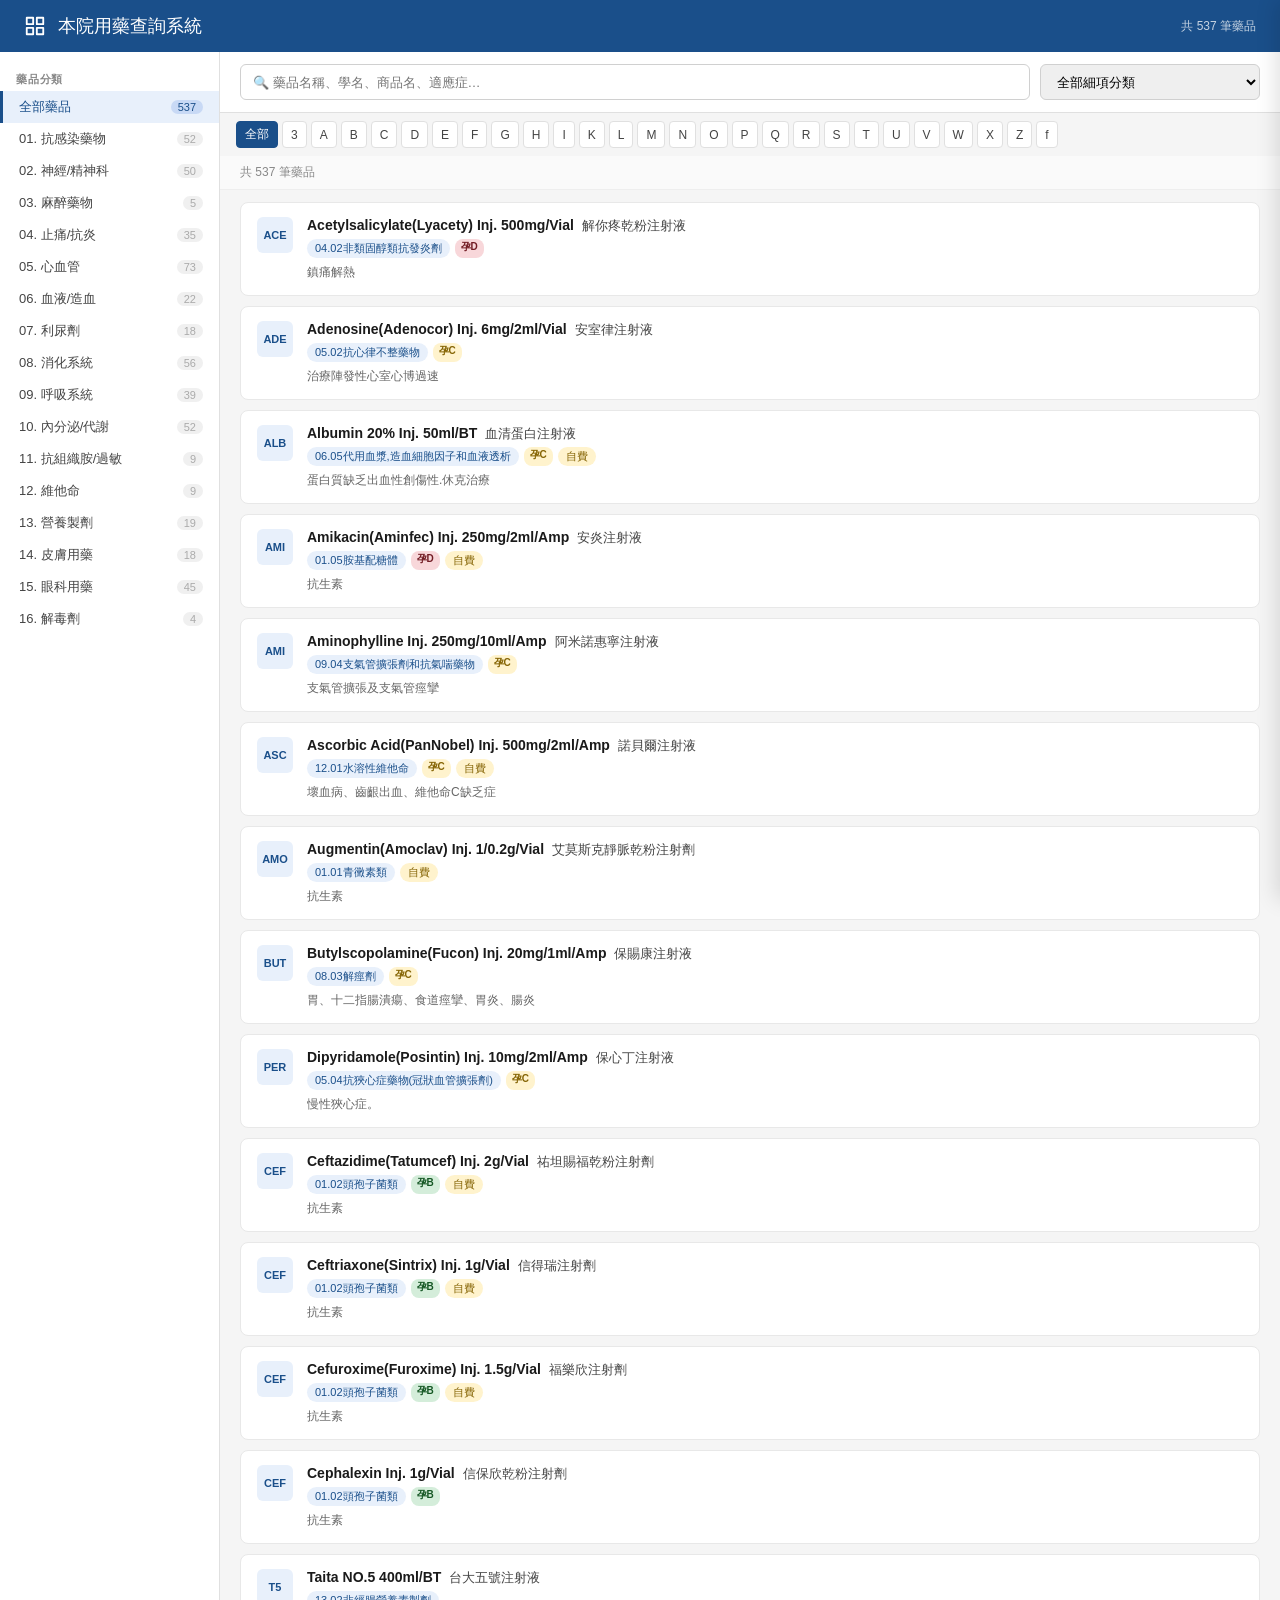
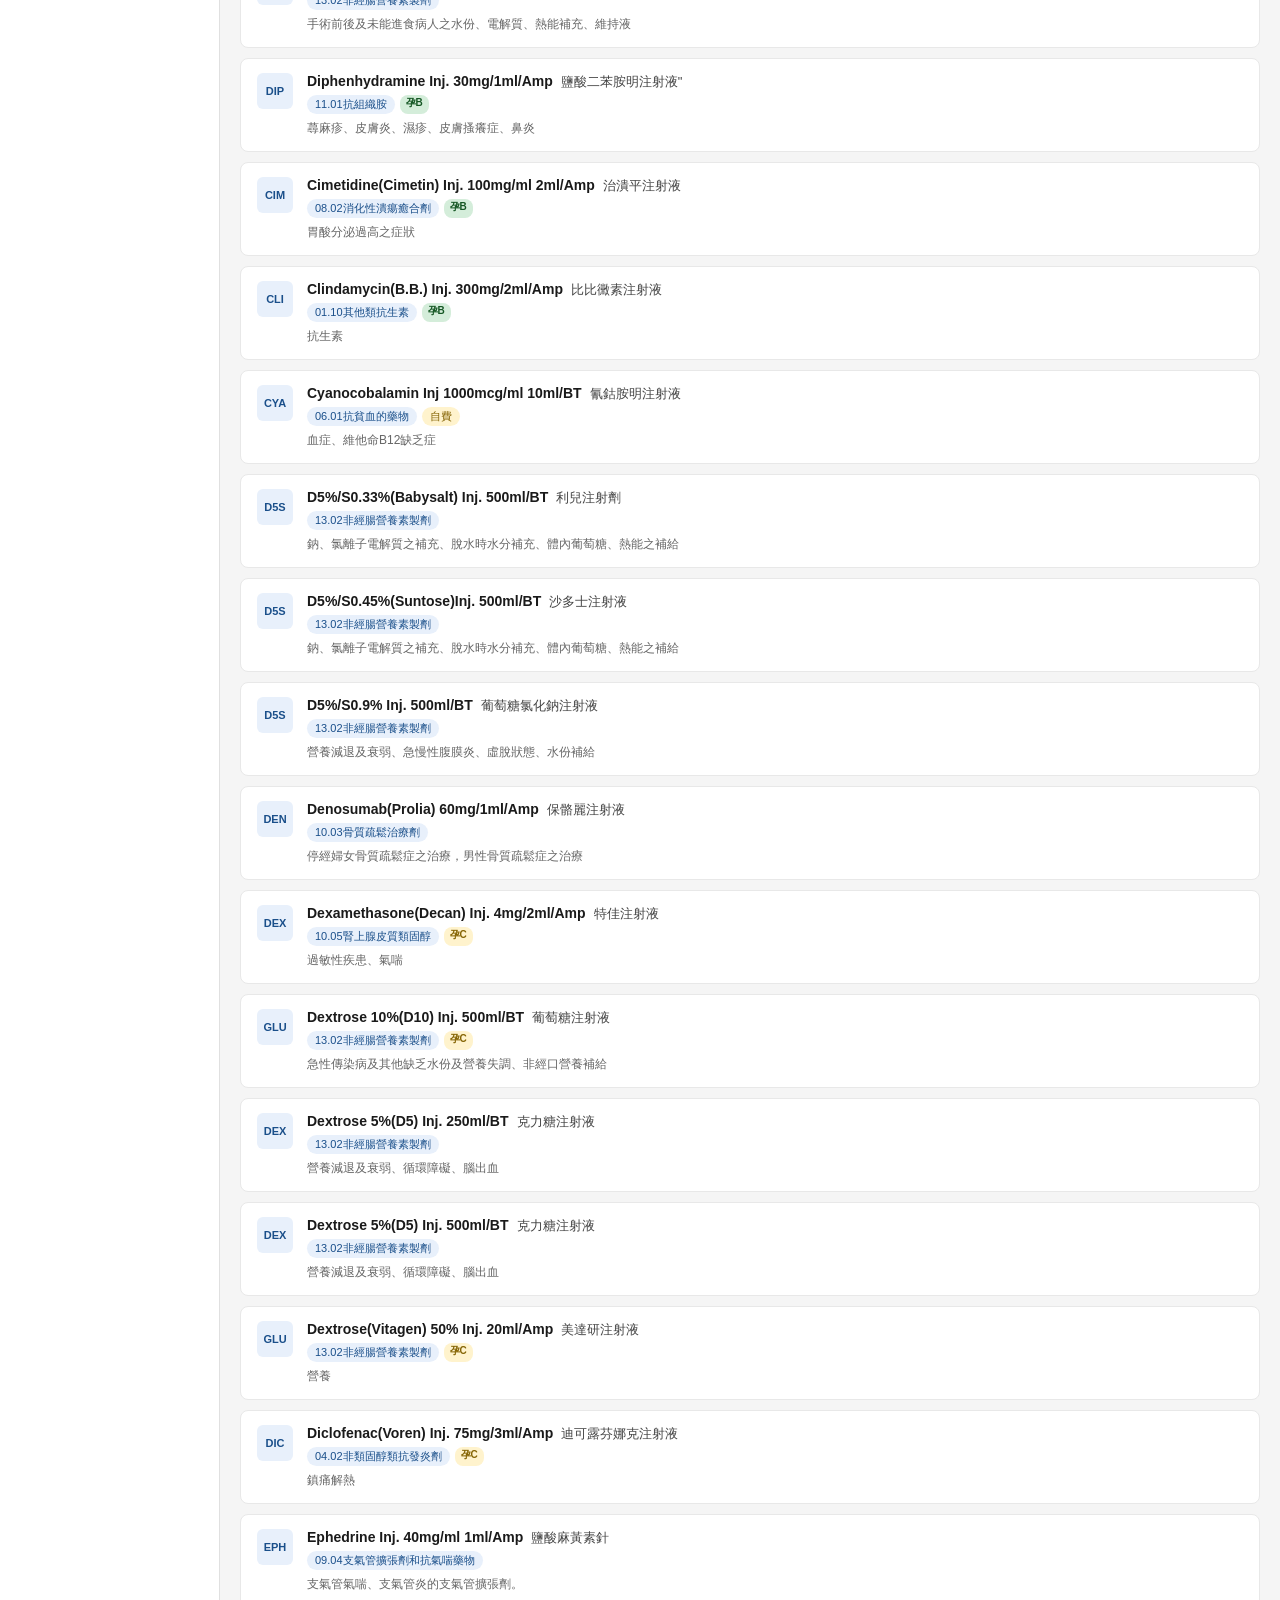
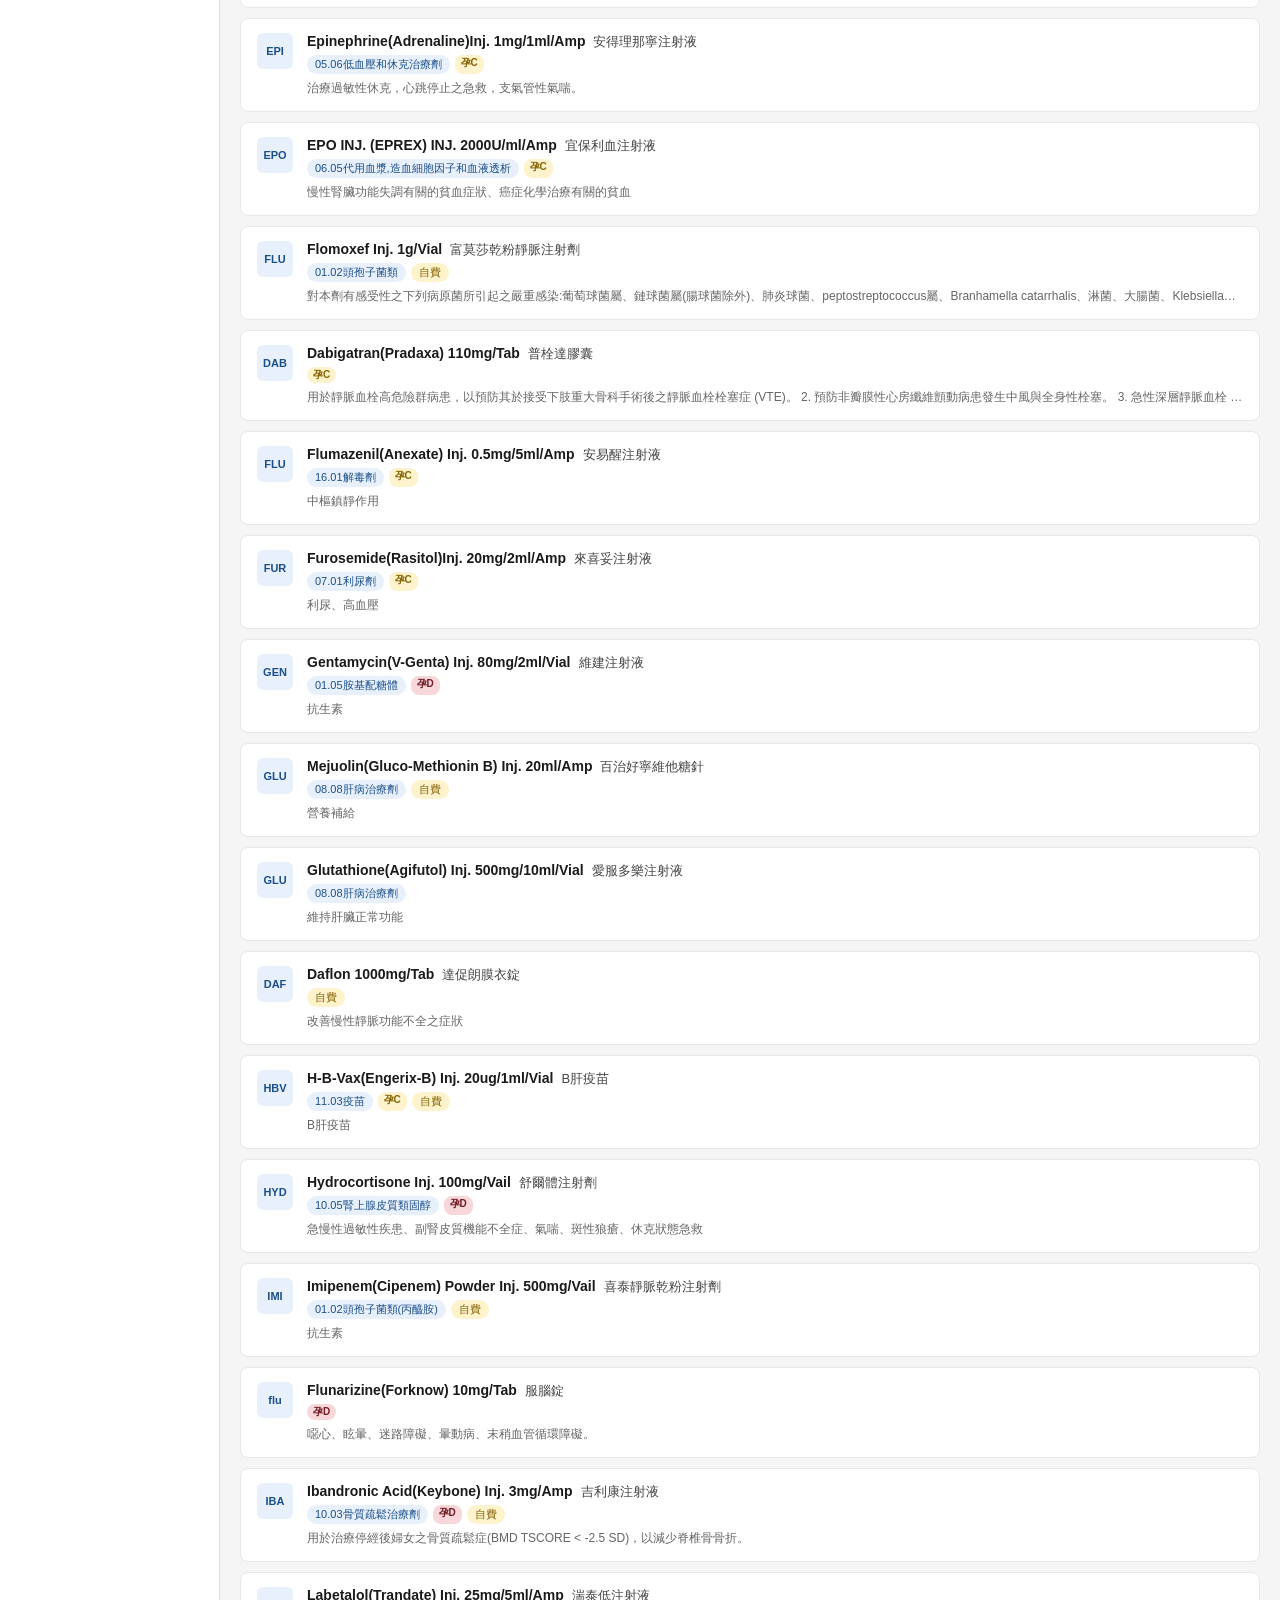
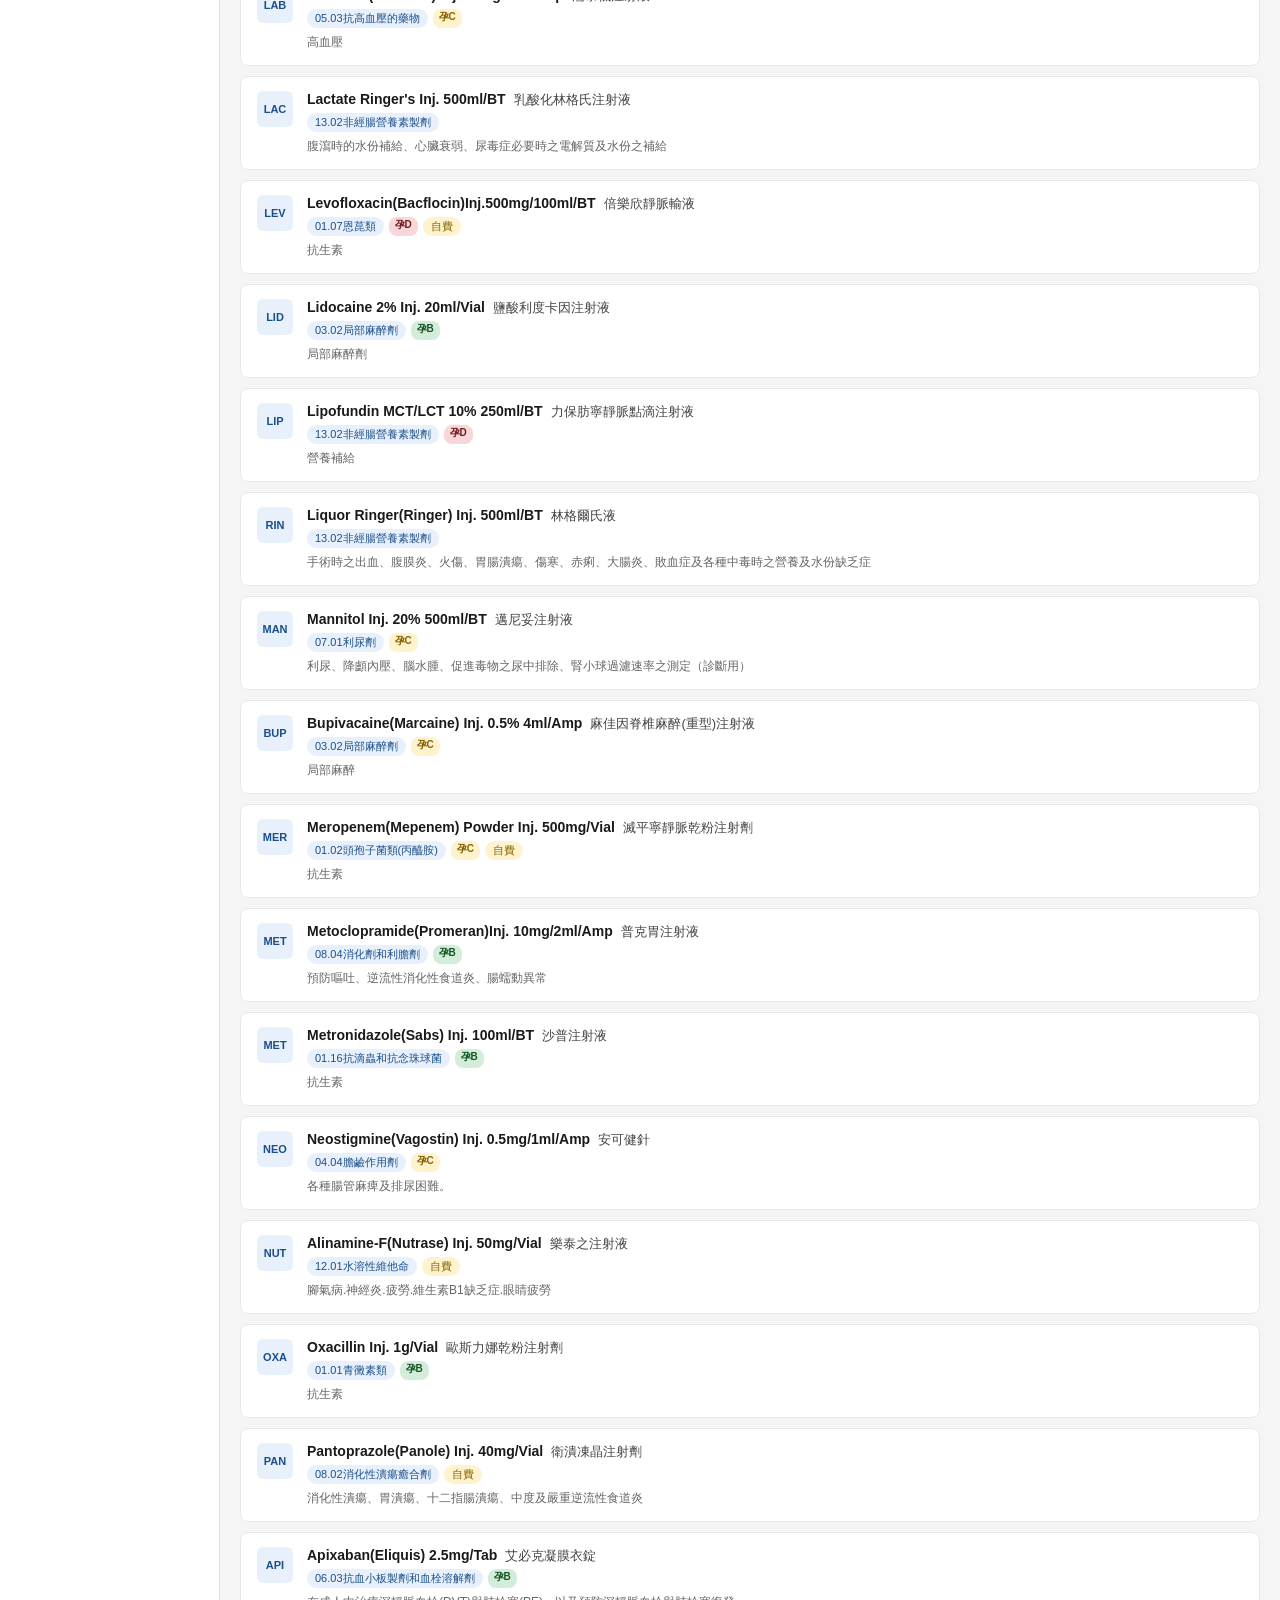
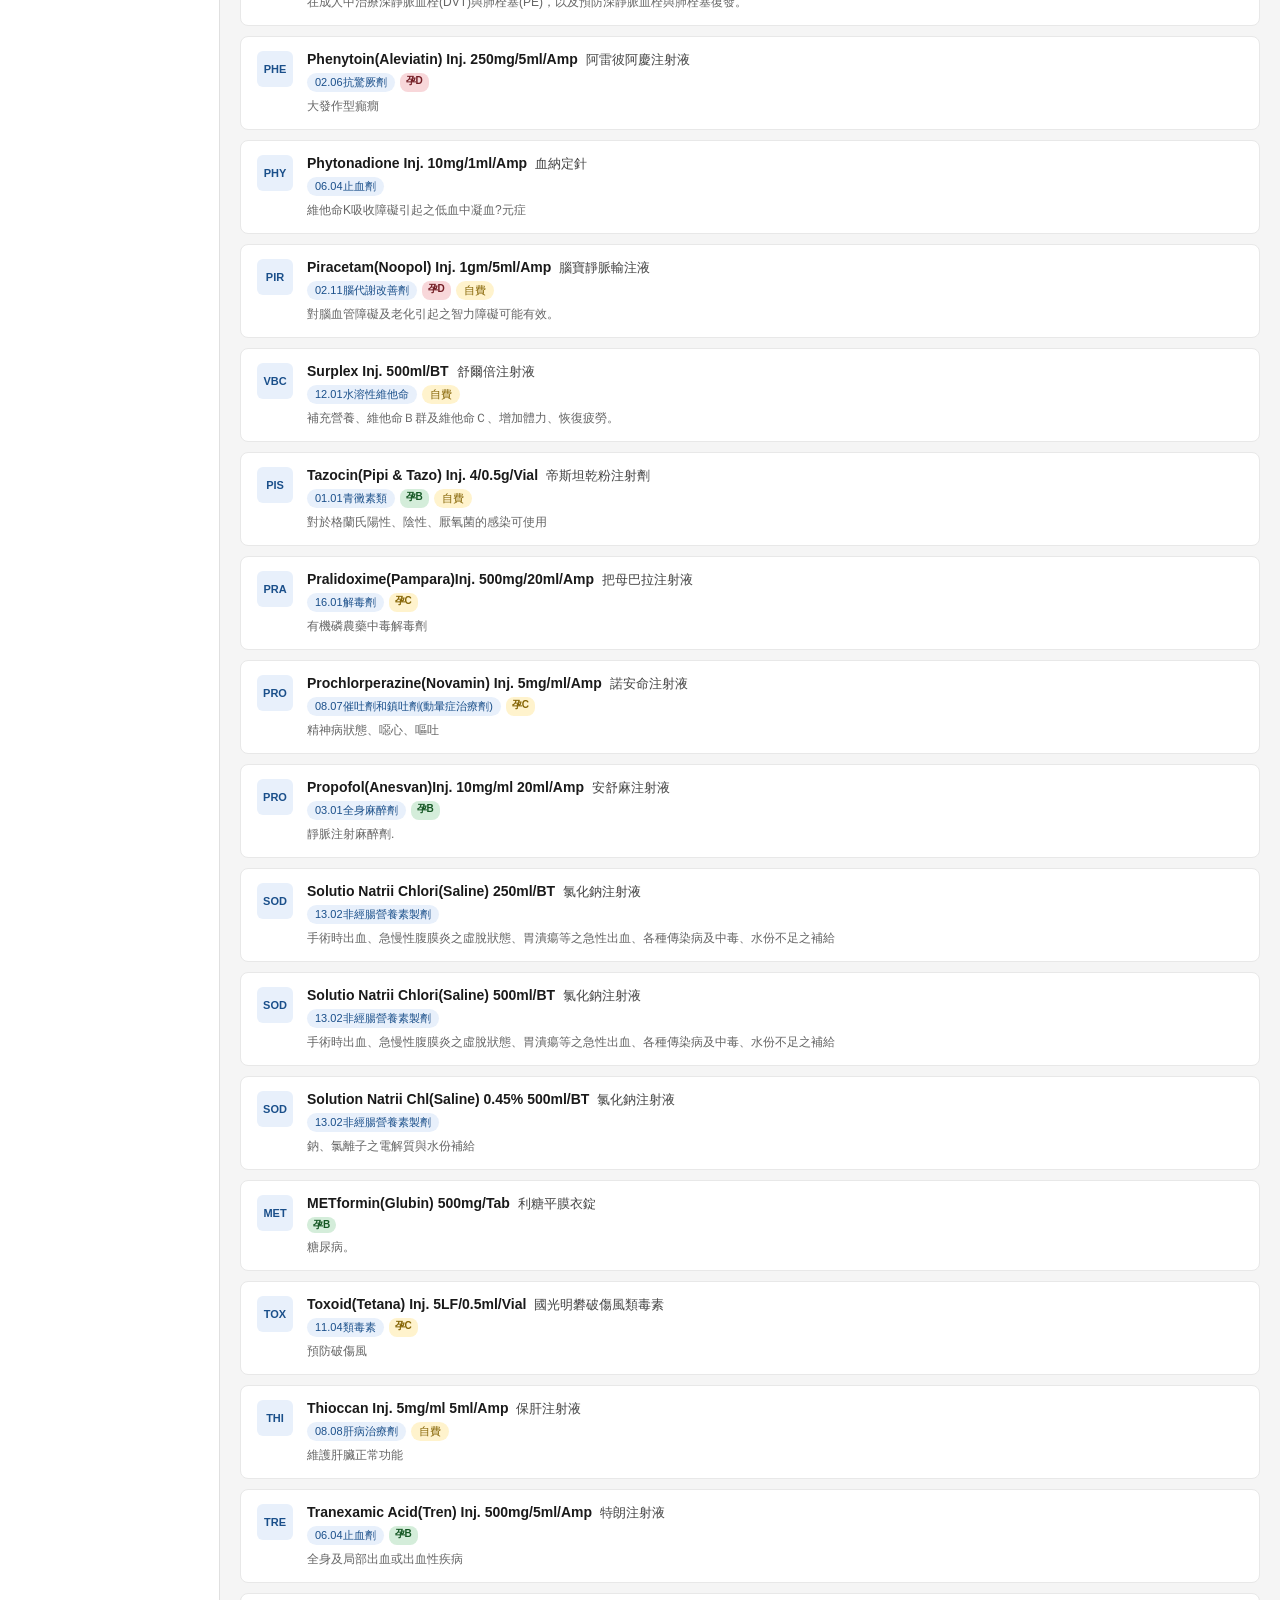
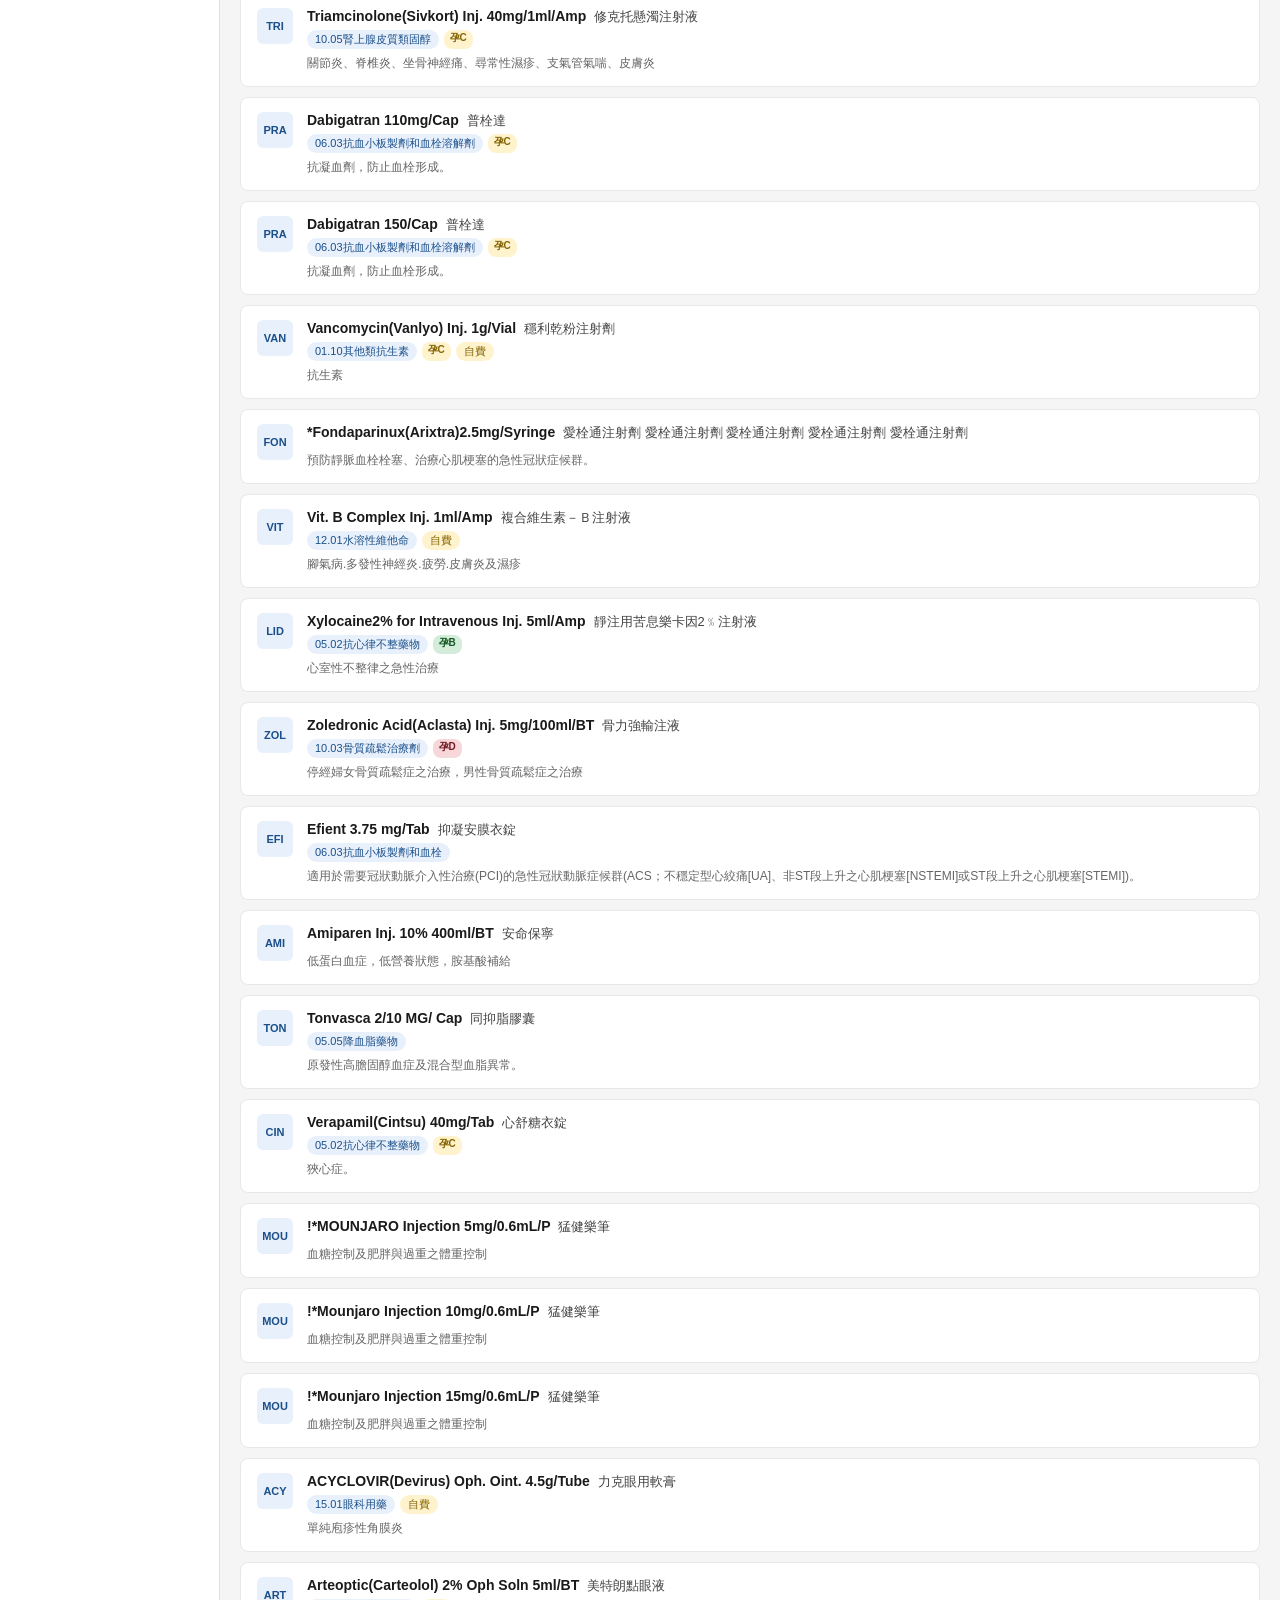
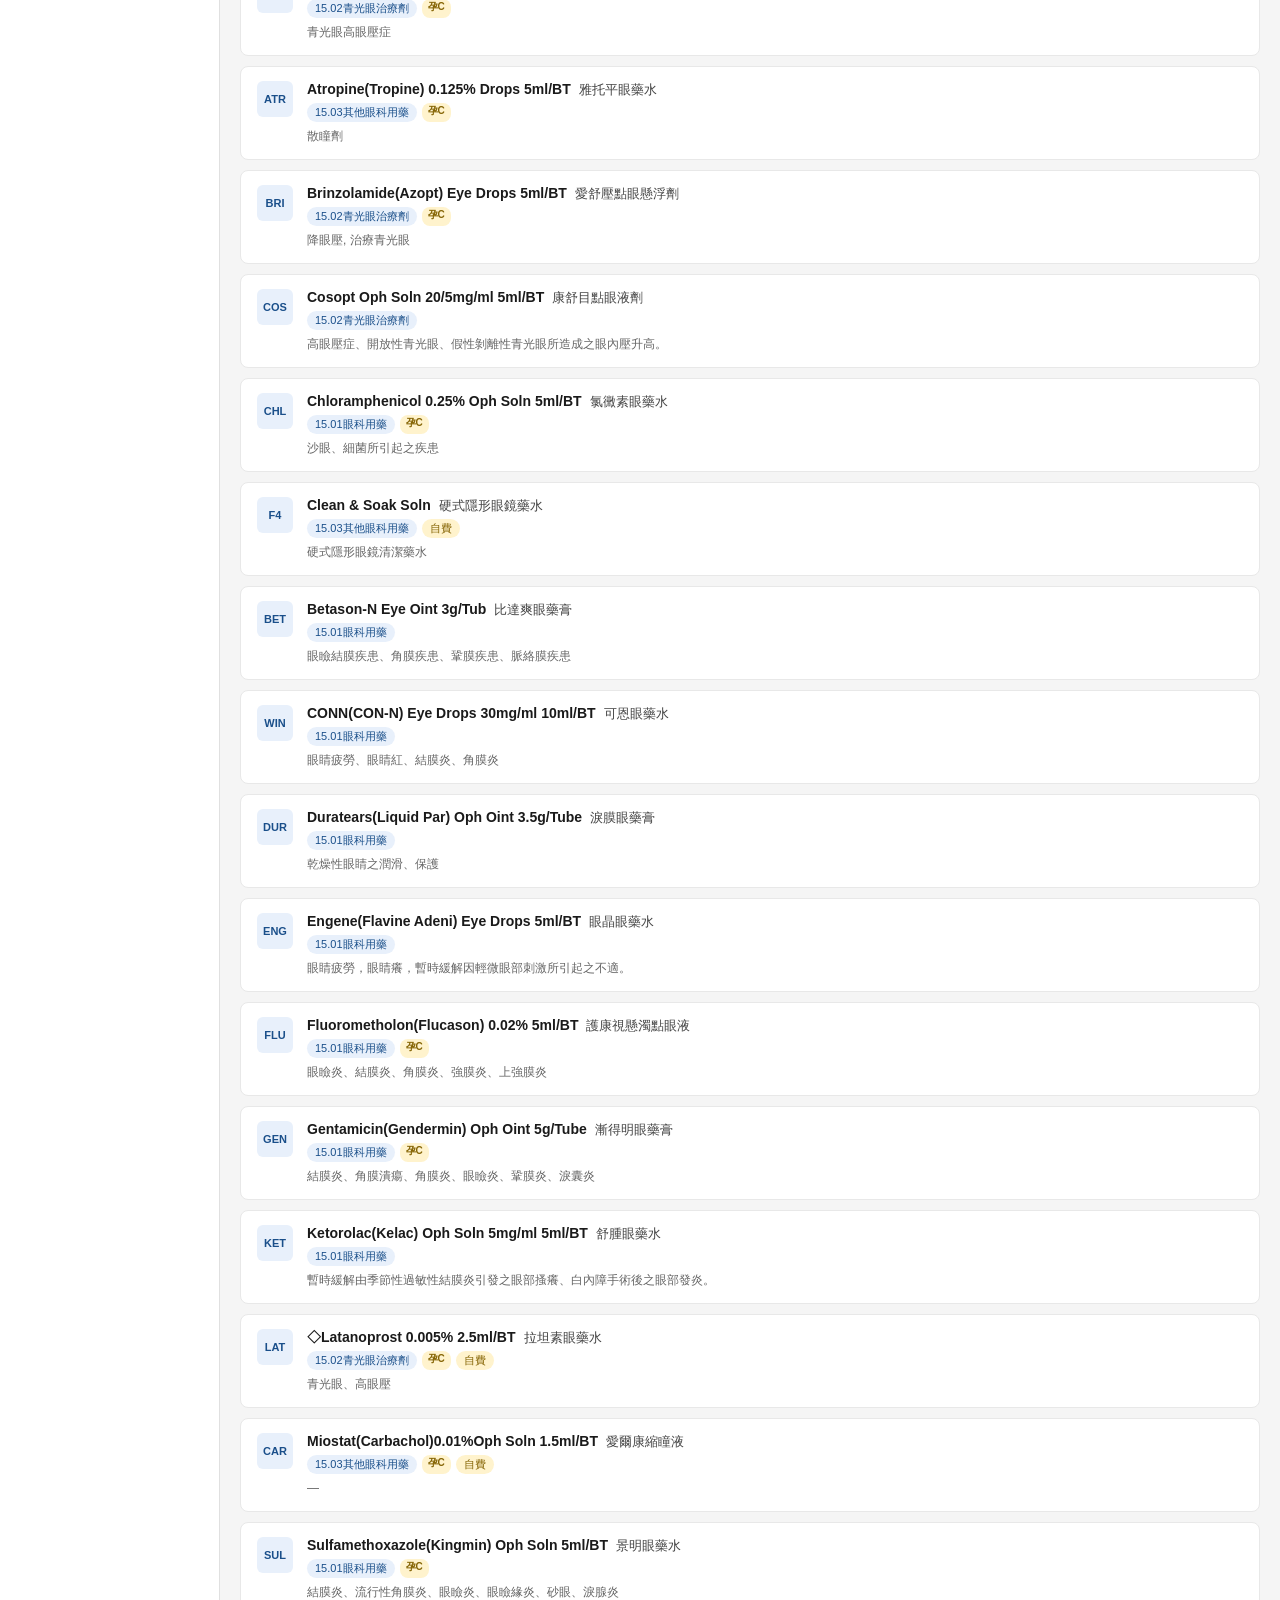
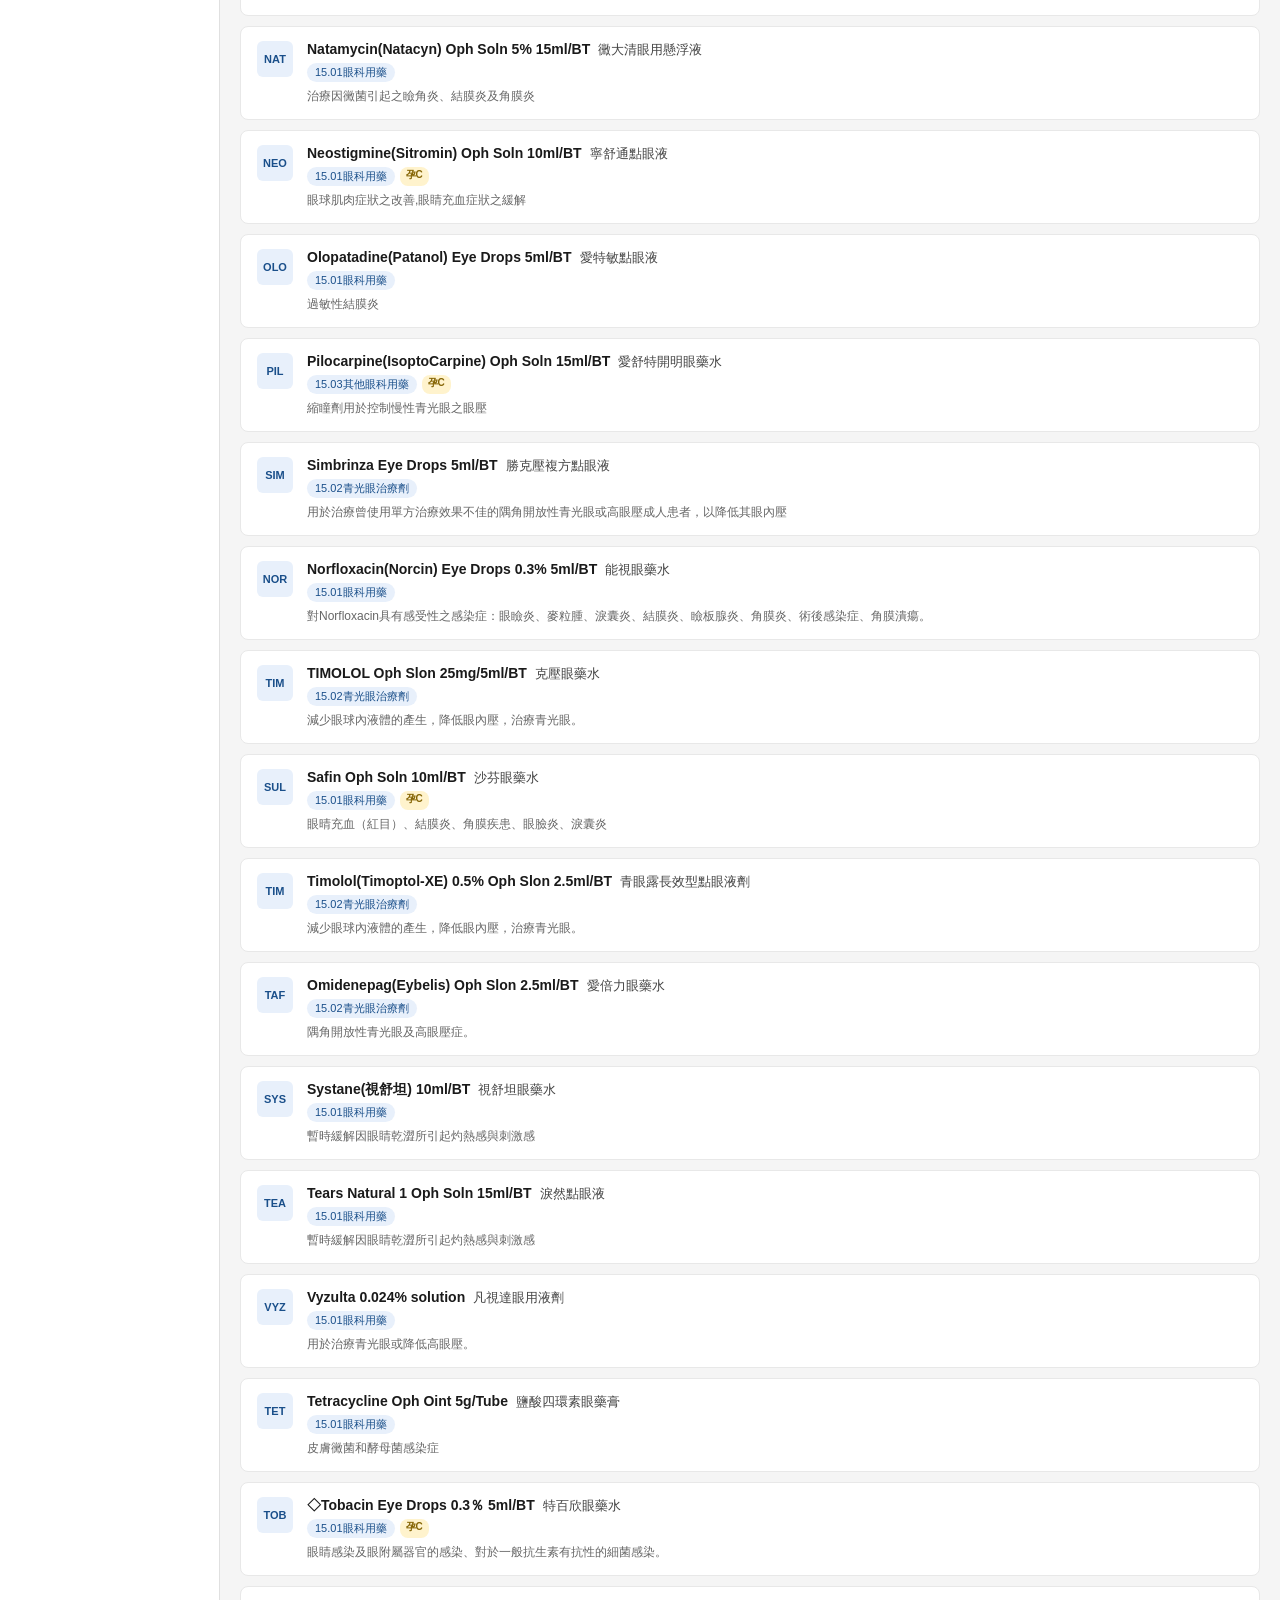
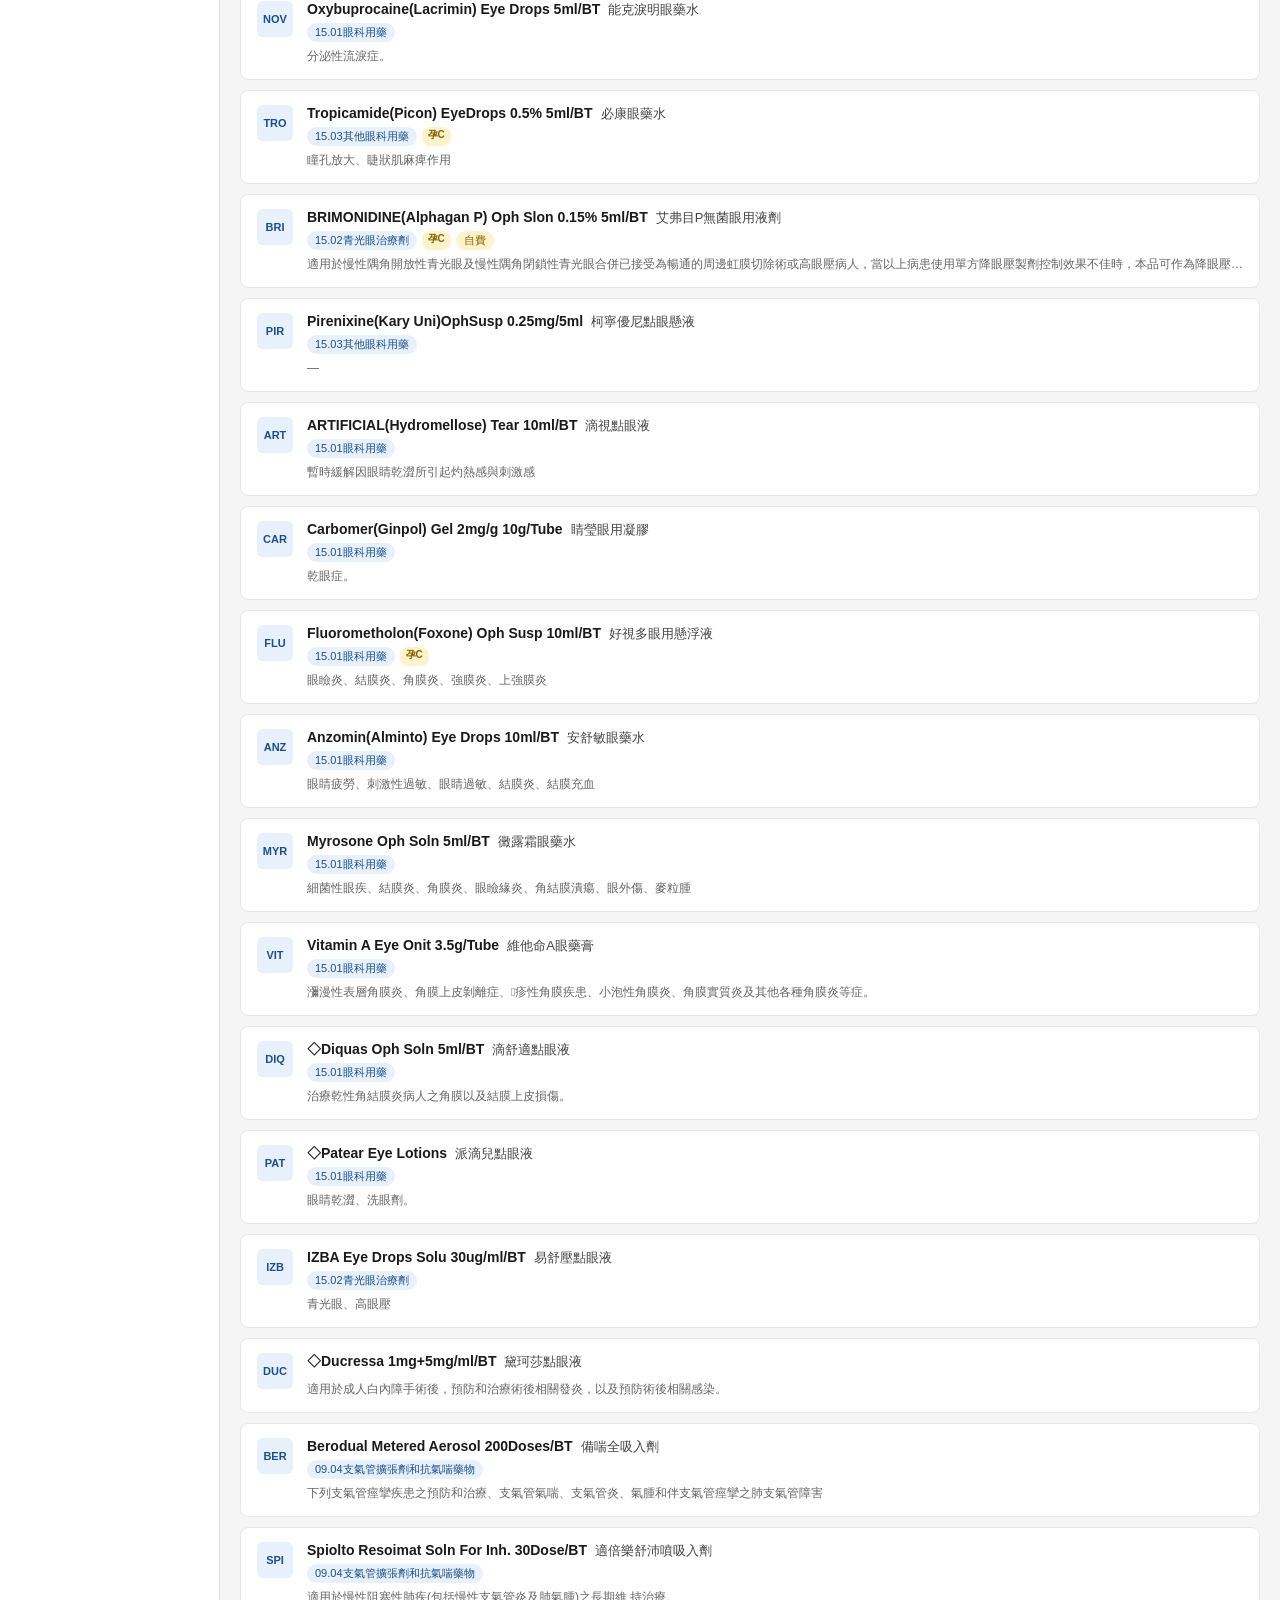
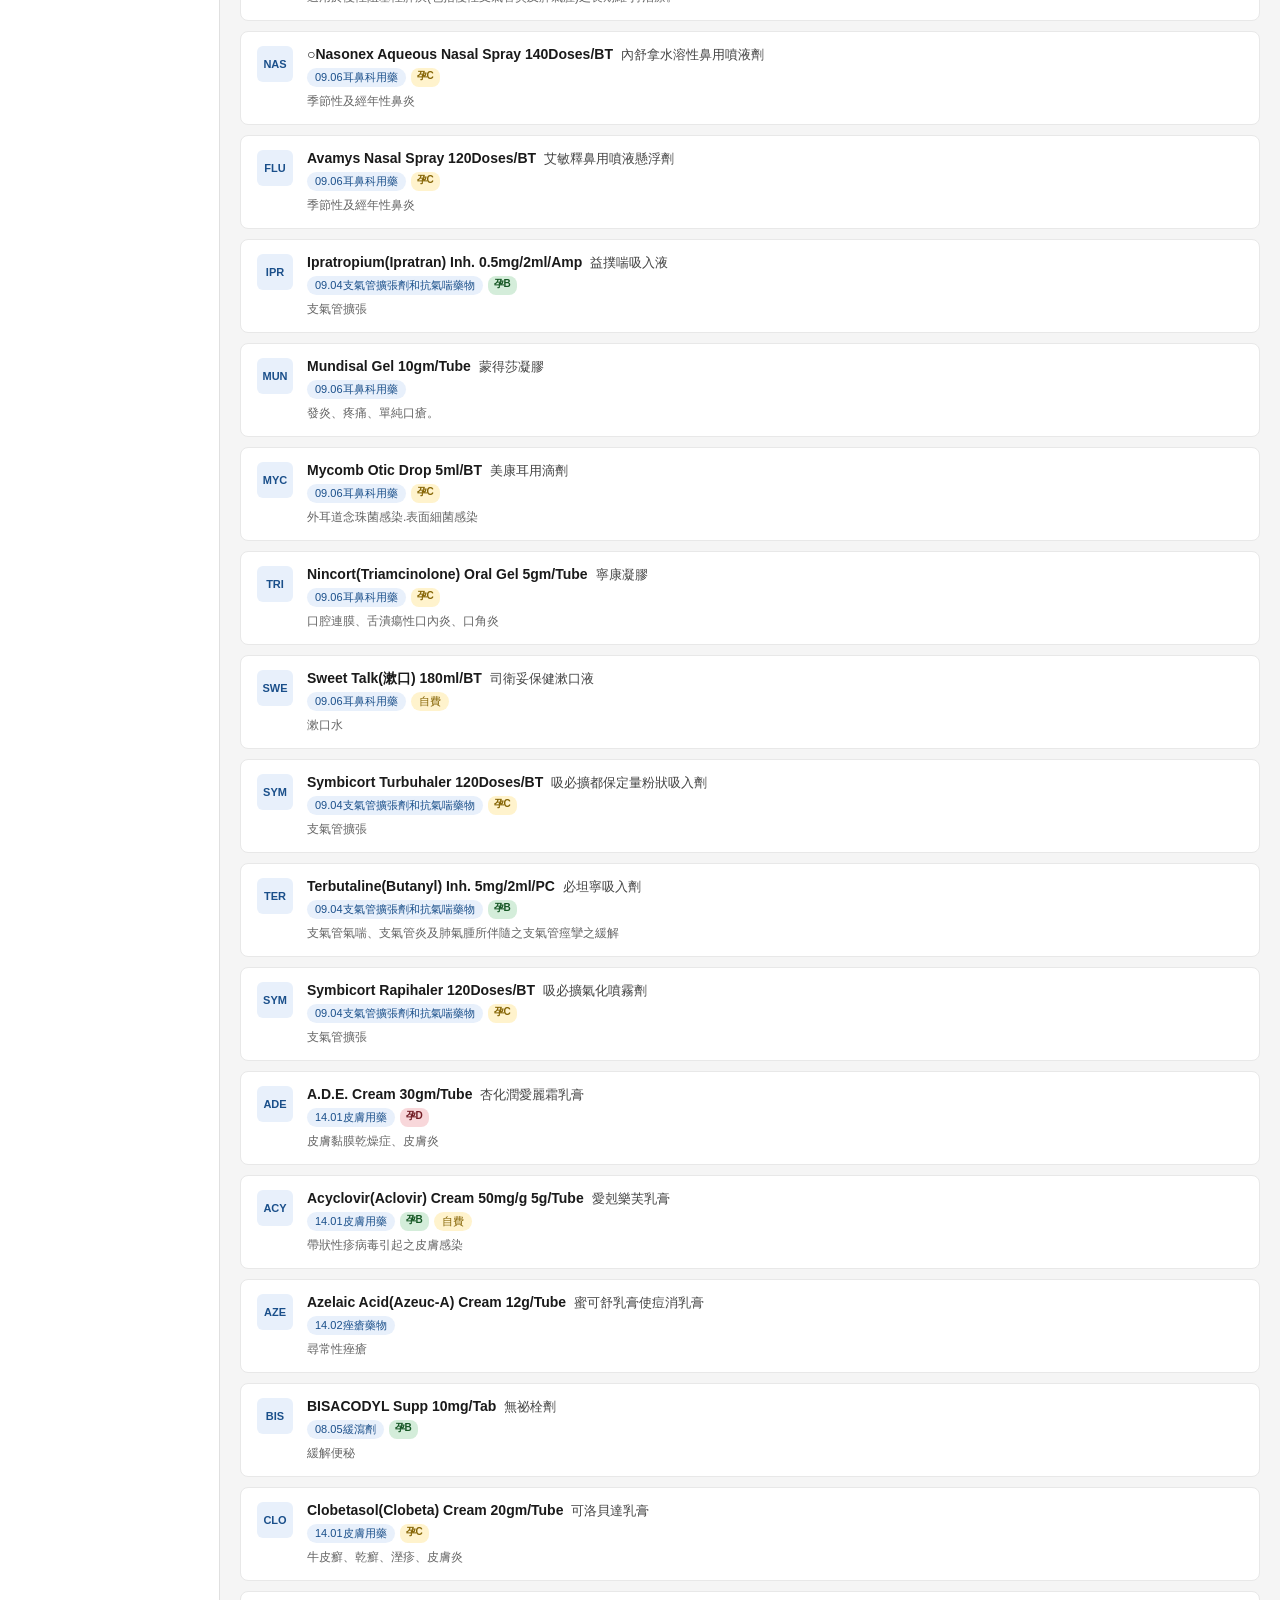
==== commit b39377a0: "Add files via upload" ====
--- a/index.html
+++ b/index.html
@@ -6,11 +6,11 @@
 <title>本院用藥查詢系統</title>
 <style>
 *{box-sizing:border-box;margin:0;padding:0}
-body{font-family:'Noto Sans TC','Microsoft JhengHei',sans-serif;background:#f5f5f5;color:#1a1a1a;font-size:14px;display:flex;flex-direction:column;min-height:100vh}
+body{font-family:'Noto Sans TC','Microsoft JhengHei',sans-serif;background:#f5f5f5;color:#1a1a1a;font-size:14px}
 header{background:#1a4f8a;color:#fff;padding:14px 24px;display:flex;align-items:center;gap:12px;box-shadow:0 2px 6px rgba(0,0,0,.15)}
 header h1{font-size:18px;font-weight:500}
 header span{font-size:12px;opacity:.75;margin-left:auto}
-.layout{display:flex;flex:1;min-height:calc(100vh - 52px)}
+.layout{display:flex;min-height:calc(100vh - 52px)}
 .sidebar{width:220px;background:#fff;border-right:1px solid #e0e0e0;flex-shrink:0;overflow-y:auto;padding:12px 0}
 .sidebar h3{font-size:11px;font-weight:600;color:#888;letter-spacing:.8px;text-transform:uppercase;padding:8px 16px 4px}
 .sidebar-item{display:flex;justify-content:space-between;align-items:center;padding:7px 16px;cursor:pointer;transition:background .12s;font-size:13px;color:#444;border-left:3px solid transparent}
@@ -23,11 +23,13 @@
 .toolbar input,.toolbar select{height:36px;border:1px solid #d0d0d0;border-radius:6px;padding:0 12px;font-size:13px;font-family:inherit;outline:none;transition:border-color .15s}
 .toolbar input:focus,.toolbar select:focus{border-color:#1a4f8a;box-shadow:0 0 0 3px rgba(26,79,138,.1)}
 #kw{flex:1;min-width:160px}
+#ind{width:200px}
 #cat{width:220px}
 .badge-preg{display:inline-block;font-size:10px;padding:1px 6px;border-radius:8px;font-weight:600}
 .preg-A,.preg-B{background:#d4edda;color:#155724}
 .preg-C{background:#fff3cd;color:#856404}
 .preg-D,.preg-X{background:#f8d7da;color:#721c24}
+
 .results-bar{padding:8px 20px;font-size:12px;color:#888;border-bottom:1px solid #eee;background:#fafafa}
 .drug-list{flex:1;overflow-y:auto;padding:12px 20px}
 .drug-card{background:#fff;border:1px solid #e8e8e8;border-radius:8px;padding:14px 16px;margin-bottom:10px;cursor:pointer;transition:all .15s;display:flex;gap:14px;align-items:flex-start}
@@ -64,9 +66,6 @@
 .alpha-btn{padding:4px 8px;font-size:12px;border:1px solid #e0e0e0;border-radius:4px;cursor:pointer;background:#fff;color:#444;transition:all .12s}
 .alpha-btn:hover{border-color:#1a4f8a;color:#1a4f8a}
 .alpha-btn.active{background:#1a4f8a;color:#fff;border-color:#1a4f8a}
-footer{background:#f5f5f5;padding:24px;text-align:center;border-top:1px solid #e0e0e0}
-.link-admin{font-size:11px;color:#aaa;text-decoration:none;transition:color .15s}
-.link-admin:hover{color:#888}
 @media(max-width:700px){
   .sidebar{display:none}
   .detail-panel{width:100vw}
@@ -93,6 +92,7 @@
   <div class="main">
     <div class="toolbar">
       <input type="text" id="kw" placeholder="🔍 藥品名稱、學名、商品名、適應症…" oninput="render()">
+      <input type="text" id="ind" style="display:none" oninput="render()">
       <select id="cat" onchange="render()">
         <option value="">全部細項分類</option>
         <option value="01.01青黴素類">01.01青黴素類</option>
@@ -104,7 +104,7 @@
 <option value="01.06多類">01.06多類</option>
 <option value="01.07恩菎類">01.07恩菎類</option>
 <option value="01.08磺胺藥">01.08磺胺藥</option>
-<option value="01.10...其他類抗生素">01.10其他類抗生素</option>
+<option value="01.10其他類抗生素">01.10其他類抗生素</option>
 <option value="01.11抗結核劑">01.11抗結核劑</option>
 <option value="01.16抗滴蟲和抗念珠球菌">01.16抗滴蟲和抗念珠球菌</option>
 <option value="01.17疥蟲藥和滅蝨藥">01.17疥蟲藥和滅蝨藥</option>
@@ -189,125 +189,119 @@
   <div class="detail-body" id="dp-body"></div>
 </div>
 
-<footer>
-  <a href="admin.html" class="link-admin">後台管理 ✏️</a>
+<footer style="text-align:center;padding:24px 16px 16px;border-top:1px solid #eee;background:#fafafa;margin-top:auto">
+  <a href="admin.html" style="font-size:11px;color:#bbb;text-decoration:none" onmouseover="this.style.color='#999'" onmouseout="this.style.color='#bbb'">後台管理</a>
 </footer>
 
 <script>
-const DRUGS = [{"id": 1, "drug": "Acetylsalicylate(Lyacety) Inj. 500mg/Vial", "name": "*Acetylsalicylate(Lyacety) Inj. 500mg/Vial", "generic": "Acetylsalicylate", "brand": "Aspegic", "cname": "解你疼乾粉注射液", "trade": "Lyacety", "idx1": "ACE", "idx2": "ASP", "idx3": "STI", "pharm": "1.本品具有抗炎、止痛及解熱，其作用與aspirin相同。2.本品900mg相當於aspirin500mg。", "dosage": "成人通常1日1~4瓶，用溶解液溶解後，行肌肉或靜脈注射，1日之劑量可提高至10瓶，假如是非常激烈之疼痛，可將2 瓶溶解於滅菌蒸餾水中行靜脈注射。兒童劑量按體重計算，1日之劑量為每kg體重10~25mg之Acetylsalicylate，分2~3次投與。亦可用生理食鹽水或葡萄糖液溶解，行靜脈注射。", "caution": "", "indication": "鎮痛解熱", "sideEffect": "", "preg": "D", "appearance": "小玻璃瓶", "note": "", "cat": "04.02非類固醇類抗發炎劑", "cat2": "", "cat3": ""}, {"id": 2, "drug": "Adenosine(Adenocor) Inj. 6mg/2ml/Vial", "name": "*Adenosine(Adenocor) Inj. 6mg/2ml/Vial", "generic": "Adenosine", "brand": "Adenocor", "cname": "安室律注射液", "trade": "Adenocor", "idx1": "ADE", "idx2": "ADE", "idx3": "", "pharm": "具有冠狀動脈擴張作用，並可以矯正心肌代謝異常，增加心肌血流。", "dosage": "初劑量：快速靜脈注射3mg(超過兩秒)。第二次劑量：如初劑量無法在1～2分鐘內排除上心室性心搏過速，則在快速靜脈注射6mg。第三次劑量：如第二次劑量無法在1～2分鐘內排除上心室性心搏過速，則在快速靜注射12mg。增加或注射更高的劑量則不予建議。急救劑量：6mg靜脈注射1～3秒，注射不位手臂抬高，注射後以20ml注射用生理食鹽水洗，每隔1～2分鐘在給12mg", "caution": "", "indication": "治療陣發性心室心博過速", "sideEffect": "面部潮紅.呼吸困難.噁心及頭昏眼花。", "preg": "C", "appearance": "小玻璃瓶", "note": "", "cat": "05.02抗心律不整藥物", "cat2": "", "cat3": ""}, {"id": 3, "drug": "Albumin  20% Inj. 50ml/BT", "name": "*Albumin 20% Inj. 50ml/BT", "generic": "Albumin", "brand": "Albumin", "cname": "血清蛋白注射液", "trade": "Albumin", "idx1": "ALB", "idx2": "ALB", "idx3": "", "pharm": "低蛋白血症、水腫、虛脫時用為血漿增量劑。", "dosage": "須以IV法注射，開啟後須即刻使用且在有效期間內使用。", "caution": "", "indication": "蛋白質缺乏出血性創傷性.休克治療", "sideEffect": "低血壓.過敏反應.頭痛.噁心心跳過速.呼吸不規則。", "preg": "C", "appearance": "玻璃瓶", "note": "自費", "cat": "06.05代用血漿,造血細胞因子和血液透析", "cat2": "", "cat3": ""}, {"id": 4, "drug": "Amikacin(Aminfec) Inj. 250mg/2ml/Amp", "name": "*Amikacin(Aminfec) Inj. 250mg/2ml/Amp", "generic": "Amikacin", "brand": "Amikin", "cname": "安炎注射液", "trade": "Aminfec", "idx1": "AMI", "idx2": "AMI", "idx3": "", "pharm": "葡萄球菌、腦膜炎球菌、肺炎雙球菌、鏈球菌及其他細菌引起之感染。", "dosage": "7.5～15mg／kg／day平分二次使用。", "caution": "本藥和其他胺基醣甘類（AMINOGLY COSIDES）抗生素一樣，大劑量或長期使用或水份未適量補充，則可能引起聽神經毒作用和腎毒作用。", "indication": "抗生素", "sideEffect": "", "preg": "D", "appearance": "小玻璃瓶", "note": "此藥須檢附微生物培養及藥物敏感試驗之檢驗報告", "cat": "01.05胺基配糖體", "cat2": "", "cat3": ""}, {"id": 5, "drug": "Aminophylline Inj. 250mg/10ml/Amp", "name": "*Aminophylline Inj. 250mg/10ml/Amp", "generic": "Aminophylline", "brand": "Phyllocontin", "cname": "阿米諾惠寧注射液", "trade": "Aminophylline", "idx1": "AMI", "idx2": "PHY", "idx3": "", "pharm": "本藥為一種「支氣管擴張劑」，直接作用於支氣管的肌肉，使支氣管放鬆而擴張，讓空氣順利進入肺部，幫助呼吸。", "dosage": "靜脈注射，250-500mg，每六小時一次。", "caution": "吸煙者使用本品時，會加速其排泄速率。甲狀腺亢進、嚴重心臟疾病、充血性心衰竭、高血壓的患者，須小心使用。", "indication": "支氣管擴張及支氣管痙攣", "sideEffect": "心灼熱、心跳過快、頭痛、排尿增加、發抖、睡眠障礙。", "preg": "C", "appearance": "小安培", "note": "", "cat": "09.04支氣管擴張劑和抗氣喘藥物", "cat2": "", "cat3": ""}, {"id": 6, "drug": "Ascorbic Acid(PanNobel) Inj. 500mg/2ml/Amp", "name": "*Ascorbic Acid(PanNobel) Inj. 500mg/2ml/Amp", "generic": "Ascorbic Acid", "brand": "Vitamin C", "cname": "諾貝爾注射液", "trade": "PanNobel", "idx1": "ASC", "idx2": "VC", "idx3": "NOB", "pharm": "有很多必需的生物功能，如膠原，細胞內基本物質的形成，微粒體藥物的代謝，類固醇的合作，細胞呼吸，酪胺酸的代謝和Folic Acid轉化成Folinic Acid，容易在食物調理中被破壞，不能在人體中合成，所以常大量給與維他命C。其他對於維持牙齒和骨基質和微血管的完整性都很重要，它可能也有助於傷 wounds的癒合。", "dosage": "1日50mg--1000mg，分次使用。", "caution": "臨床檢查值之影響-各種糖尿之檢查顯示本品有妨害糖尿病檢出之傾向。", "indication": "壞血病、齒齦出血、維他命C缺乏症", "sideEffect": "劑量大時會下痢、沉澱草酸鹽或尿酸鹽等腎結石。", "preg": "C", "appearance": "小安培", "note": "自費", "cat": "12.01水溶性維他命", "cat2": "", "cat3": ""}, {"id": 7, "drug": "Augmentin(Amoclav) Inj. 1/0.2g/Vial", "name": "*Augmentin(Amoclav) Inj. 1/0.2g/Vial", "generic": "Amoxicillin & Clavulanate", "brand": "Augmentin", "cname": "艾莫斯克靜脈乾粉注射劑", "trade": "Amoclav", "idx1": "AMO", "idx2": "AUG", "idx3": "ANB", "pharm": "對於革蘭氏陽性菌及革蘭氏陰性菌具有殺菌作用。", "dosage": "本品成人常用劑量為1天3次，1次1.2gm，每8小時注射1次；嚴重感染時可每6小時注射一次，1天4次；小孩或嬰兒之用量為每次每公斤給30mg，1天3次，或每6、或8小時注射1次。", "caution": "有嚴重肝機能障礙者，需謹慎使用本藥。", "indication": "抗生素", "sideEffect": "腹瀉、假膜性結腸炎，消化不良、胃腸不適、念珠菌感染、暫時性肝炎、膽汁滯留型黃疸。", "preg": "", "appearance": "小玻璃瓶", "note": "此藥須檢附微生物培養及藥物敏感試驗之檢驗報告", "cat": "01.01青黴素類", "cat2": "", "cat3": ""}, {"id": 8, "drug": "Butylscopolamine(Fucon) Inj. 20mg/1ml/Amp", "name": "*Butylscopolamine(Fucon) Inj. 20mg/1ml/Amp", "generic": "Hyoscine-N-Butylbromide", "brand": "Buscopan", "cname": "保賜康注射液", "trade": "Fucon", "idx1": "BUT", "idx2": "BUS", "idx3": "FOC", "pharm": "本藥在內臟壁的副交感神經節有專一性作用，對胃腸、尿道、膽的平滑肌產生抗痙攣作用，很久後才會有類阿托品的副作用發生。", "dosage": "成人20mg/次；兒童:5mg/次，每日3次。", "caution": "1.只有在嚴密觀察下，懷孕前3個月的婦女才可使用。2.使用本藥後，開車和操作機械時應小心。3.鬱血性心不全、心律不整、潰瘍性大腸炎、前列腺肥大症、甲狀腺機能亢進、處於高溫環境的病患，應謹慎用藥。", "indication": "胃、十二指腸潰瘍、食道痙攣、胃炎、腸炎", "sideEffect": "輕微、短暫性的口乾、思睡、視力模糊。", "preg": "C", "appearance": "小安培", "note": "", "cat": "08.03解痙劑", "cat2": "", "cat3": ""}, {"id": 9, "drug": "Dipyridamole(Posintin) Inj. 10mg/2ml/Amp", "name": "*Dipyridamole(Posintin) Inj. 10mg/2ml/Amp", "generic": "Dipyridamole", "brand": "Persantin", "cname": "保心丁注射液", "trade": "Posintin", "idx1": "PER", "idx2": "DIP", "idx3": "POS", "pharm": "擴張冠狀血管而改善心肌細胞之血液及氧氣供給，並且促進側枝血管形成。本品具有抗血栓作用，這是基於其可改變血小板各方面的功能，如抑制血小板黏著及凝集。", "dosage": "每日劑量150~225公絲、分數次服用。", "caution": "重症狹心症及急性心肌梗塞之治療，隨時觀察病情謹慎行事。過量使用產生末梢血管擴張，故對低血壓患者，宜慎重使用。", "indication": "慢性狹心症。", "sideEffect": "胃腸不適、頭痛、發疹、暈眩。", "preg": "C", "appearance": "小安培", "note": "", "cat": "05.04抗狹心症藥物(冠狀血管擴張劑)", "cat2": "", "cat3": ""}, {"id": 10, "drug": "Ceftazidime(Tatumcef) Inj. 2g/Vial", "name": "*Ceftazidime(Tatumcef) Inj. 2g/Vial", "generic": "Ceftazidime", "brand": "Fortum", "cname": "祐坦賜福乾粉注射劑", "trade": "Tatumcef", "idx1": "CEF", "idx2": "FOR", "idx3": "TAT", "pharm": "本品是殺菌性頭孢子菌抗生素，對多種β-LACTAMASE有抵抗力，並對範圍的革蘭氏陽性及陰性細菌有效。", "dosage": "依敏感性、嚴重性、感染部位及種類，以及患者的年齡和腎功能調整劑量。新生兒（0～2個月）：每日體重25～60mg/kg，分二次給藥。嬰兒和孩童（2個月以上者）：每日30～100mg/kg，分2或3次給藥。成人：每日1～6g，以靜脈注射或肌肉注射，分2或3次給藥。", "caution": "1.本藥經由腎臟排泄，因此須視腎障礙程度降低劑量，以免抗生素累積而產生痙攣等症狀。2.本藥對銅還原法（BENEDICT’S,FEHLING’S,CLINITEST）可能有些許干擾。3.本藥不會干擾測定肌氨酸酐REATININE）的鹼性苦味酸鹽鑑定法。4.少數病患會有陽性COOMBS’效應，可能干擾血型的交叉試驗。長期使用可能導致非感染性細菌過度生長，此時應評估患者情況，採取停藥或使用其他適當方法。", "indication": "抗生素", "sideEffect": "", "preg": "B", "appearance": "小玻璃瓶", "note": "此藥須檢附微生物培養及藥物敏感試驗之檢驗報告", "cat": "01.02頭孢子菌類", "cat2": "", "cat3": ""}, {"id": 11, "drug": "Ceftriaxone(Sintrix) Inj. 1g/Vial", "name": "*Ceftriaxone(Sintrix) Inj. 1g/Vial", "generic": "Ceftriaxone", "brand": "Rocephin", "cname": "信得瑞注射劑", "trade": "Sintrix", "idx1": "CEF", "idx2": "ROC", "idx3": "", "pharm": "Ceftriaxone 的殺菌作用主要是抑制細菌細胞壁的合成。", "dosage": ".靜脈注射給藥50mg／kg或50mg／kg以上時，須以點滴灌注射給藥， \n 且給藥時間至少要30分鐘。 \n2.新生兒（至二週）：每日給藥20～50mg／kg，早產兒及嬰兒不需區 \n 分劑量差異。 \n3.嬰兒及小孩（3週～12歲）：每日劑量20～80mg／kg。 \n4.成人、12歲以上的孩童及體重超過50kg的小孩，標準劑量為每日一 \n 次1～2g。嚴重感染或病菌對本品的感受性只是中等時，劑量可能 \n 增至每日一次4g。 \n5.老年性病人：毋需調整劑量。", "caution": "1.極少的病例用超音波檢測在膽囊有小泥狀物的影像，但在停藥或完成本品療法後，即會消失。2.研究顯示CEFTRIAZONE和其他CEPHALOSPORINS相同，能從血漿ALBUMIN中，取代BILIRUBIN。因此在HYPERBILIRUBINEMIC新生兒，尤其是早產兒，使用本藥時要特別注意。3.長期治療，須定期檢查血液圖。", "indication": "抗生素", "sideEffect": "噁心，嘔吐，下痢，頭痛，眩暈。", "preg": "B", "appearance": "小玻璃瓶", "note": "此藥須檢附微生物培養及藥物敏感試驗之檢驗報告;應避免與含鈣溶液併用(Ex:Calglon)", "cat": "01.02頭孢子菌類", "cat2": "", "cat3": ""}, {"id": 12, "drug": "Cefuroxime(Furoxime) Inj. 1.5g/Vial", "name": "*Cefuroxime(Furoxime) Inj. 1.5g/Vial", "generic": "Cefuroxime", "brand": "Zinacef", "cname": "福樂欣注射劑", "trade": "Furoxime", "idx1": "CEF", "idx2": "ZIN", "idx3": "FUR", "pharm": "本藥是一種「頭孢子菌」類抗生素，藉由...", "dosage": "", "caution": "", "indication": "", "sideEffect": "", "preg": "", "appearance": "", "note": "", "cat": "", "cat2": "", "cat3": ""}];
-
+const DRUGS = [{"id": 1, "drug": "Acetylsalicylate(Lyacety) Inj. 500mg/Vial", "name": "*Acetylsalicylate(Lyacety) Inj. 500mg/Vial", "generic": "Acetylsalicylate", "brand": "Aspegic", "cname": "解你疼乾粉注射液", "trade": "Lyacety", "idx1": "ACE", "idx2": "ASP", "idx3": "STI", "pharm": "1.本品具有抗炎、止痛及解熱，其作用與aspirin相同。2.本品900mg相當於aspirin500mg。", "dosage": "成人通常1日1~4瓶，用溶解液溶解後，行肌肉或靜脈注射，1日之劑量可提高至10瓶，假如是非常激烈之疼痛，可將2 瓶溶解於滅菌蒸餾水中行靜脈注射。兒童劑量按體重計算，1日之劑量為每kg體重10~25mg之Acetylsalicylate，分2~3次投與。亦可用生理食鹽水或葡萄糖液溶解，行靜脈注射。", "caution": "", "indication": "鎮痛解熱", "sideEffect": "", "preg": "D", "appearance": "小玻璃瓶", "note": "", "cat": "04.02非類固醇類抗發炎劑", "cat2": "", "cat3": ""}, {"id": 2, "drug": "Adenosine(Adenocor) Inj. 6mg/2ml/Vial", "name": "*Adenosine(Adenocor) Inj. 6mg/2ml/Vial", "generic": "Adenosine", "brand": "Adenocor", "cname": "安室律注射液", "trade": "Adenocor", "idx1": "ADE", "idx2": "ADE", "idx3": "", "pharm": "具有冠狀動脈擴張作用，並可以矯正心肌代謝異常，增加心肌血流。", "dosage": "初劑量：快速靜脈注射3mg(超過兩秒)。第二次劑量：如初劑量無法在1～2分鐘內排除上心室性心搏過速，則在快速靜脈注射6mg。第三次劑量：如第二次劑量無法在1～2分鐘內排除上心室性心搏過速，則在快速靜注射12mg。增加或注射更高的劑量則不予建議。急救劑量：6mg靜脈注射1～3秒，注射不位手臂抬高，注射後以20ml注射用生理食鹽水洗，每隔1～2分鐘在給12mg", "caution": "", "indication": "治療陣發性心室心博過速", "sideEffect": "面部潮紅.呼吸困難.噁心及頭昏眼花。", "preg": "C", "appearance": "小玻璃瓶", "note": "", "cat": "05.02抗心律不整藥物", "cat2": "", "cat3": ""}, {"id": 3, "drug": "Albumin  20% Inj. 50ml/BT", "name": "*Albumin 20% Inj. 50ml/BT", "generic": "Albumin", "brand": "Albumin", "cname": "血清蛋白注射液", "trade": "Albumin", "idx1": "ALB", "idx2": "ALB", "idx3": "", "pharm": "低蛋白血症、水腫、虛脫時用為血漿增量劑。", "dosage": "須以IV法注射，開啟後須即刻使用且在有效期間內使用。", "caution": "", "indication": "蛋白質缺乏出血性創傷性.休克治療", "sideEffect": "低血壓.過敏反應.頭痛.噁心心跳過速.呼吸不規則。", "preg": "C", "appearance": "玻璃瓶", "note": "自費", "cat": "06.05代用血漿,造血細胞因子和血液透析", "cat2": "", "cat3": ""}, {"id": 4, "drug": "Amikacin(Aminfec) Inj. 250mg/2ml/Amp", "name": "*Amikacin(Aminfec) Inj. 250mg/2ml/Amp", "generic": "Amikacin", "brand": "Amikin", "cname": "安炎注射液", "trade": "Aminfec", "idx1": "AMI", "idx2": "AMI", "idx3": "", "pharm": "葡萄球菌、腦膜炎球菌、肺炎雙球菌、鏈球菌及其他細菌引起之感染。", "dosage": "7.5～15mg／kg／day平分二次使用。", "caution": "本藥和其他胺基醣甘類（AMINOGLY COSIDES）抗生素一樣，大劑量或長期使用或水份未適量補充，則可能引起聽神經毒作用和腎毒作用。", "indication": "抗生素", "sideEffect": "", "preg": "D", "appearance": "小玻璃瓶", "note": "此藥須檢附微生物培養及藥物敏感試驗之檢驗報告", "cat": "01.05胺基配糖體", "cat2": "", "cat3": ""}, {"id": 5, "drug": "Aminophylline Inj. 250mg/10ml/Amp", "name": "*Aminophylline Inj. 250mg/10ml/Amp", "generic": "Aminophylline", "brand": "Phyllocontin", "cname": "阿米諾惠寧注射液", "trade": "Aminophylline", "idx1": "AMI", "idx2": "PHY", "idx3": "", "pharm": "本藥為一種「支氣管擴張劑」，直接作用於支氣管的肌肉，使支氣管放鬆而擴張，讓空氣順利進入肺部，幫助呼吸。", "dosage": "靜脈注射，250-500mg，每六小時一次。", "caution": "吸煙者使用本品時，會加速其排泄速率。甲狀腺亢進、嚴重心臟疾病、充血性心衰竭、高血壓的患者，須小心使用。", "indication": "支氣管擴張及支氣管痙攣", "sideEffect": "心灼熱、心跳過快、頭痛、排尿增加、發抖、睡眠障礙。", "preg": "C", "appearance": "小安培", "note": "", "cat": "09.04支氣管擴張劑和抗氣喘藥物", "cat2": "", "cat3": ""}, {"id": 6, "drug": "Ascorbic Acid(PanNobel) Inj. 500mg/2ml/Amp", "name": "*Ascorbic Acid(PanNobel) Inj. 500mg/2ml/Amp", "generic": "Ascorbic Acid", "brand": "Vitamin C", "cname": "諾貝爾注射液", "trade": "PanNobel", "idx1": "ASC", "idx2": "VC", "idx3": "NOB", "pharm": "有很多必需的生物功能，如膠原，細胞內基本物質的形成，微粒體藥物的代謝，類固醇的合作，細胞呼吸，酪胺酸的代謝和Folic Acid轉化成Folinic Acid，容易在食物調理中被破壞，不能在人體中合成，所以常大量給與維他命C。其他對於維持牙齒和骨基質和微血管的完整性都很重要，它可能也有助於傷口的癒合。", "dosage": "1日50mg--1000mg，分次使用。", "caution": "臨床檢查值之影響-各種糖尿之檢查顯示本品有妨害糖尿病檢出之傾向。", "indication": "壞血病、齒齦出血、維他命C缺乏症", "sideEffect": "劑量大時會下痢、沉澱草酸鹽或尿酸鹽等腎結石。", "preg": "C", "appearance": "小安培", "note": "自費", "cat": "12.01水溶性維他命", "cat2": "", "cat3": ""}, {"id": 7, "drug": "Augmentin(Amoclav) Inj. 1/0.2g/Vial", "name": "*Augmentin(Amoclav) Inj. 1/0.2g/Vial", "generic": "Amoxicillin & Clavulanate", "brand": "Augmentin", "cname": "艾莫斯克靜脈乾粉注射劑", "trade": "Amoclav", "idx1": "AMO", "idx2": "AUG", "idx3": "ANB", "pharm": "對於革蘭氏陽性菌及革蘭氏陰性菌具有殺菌作用。", "dosage": "本品成人常用劑量為1天3次，1次1.2gm，每8小時注射1次；嚴重感染時可每6小時注射一次，1天4次；小孩或嬰兒之用量為每次每公斤給30mg，1天3次，或每6、或8小時注射1次。", "caution": "有嚴重肝機能障礙者，需謹慎使用本藥。", "indication": "抗生素", "sideEffect": "腹瀉、假膜性結腸炎，消化不良、胃腸不適、念珠菌感染、暫時性肝炎、膽汁滯留型黃疸。", "preg": "", "appearance": "小玻璃瓶", "note": "此藥須檢附微生物培養及藥物敏感試驗之檢驗報告", "cat": "01.01青黴素類", "cat2": "", "cat3": ""}, {"id": 8, "drug": "Butylscopolamine(Fucon) Inj. 20mg/1ml/Amp", "name": "*Butylscopolamine(Fucon) Inj. 20mg/1ml/Amp", "generic": "Hyoscine-N-Butylbromide", "brand": "Buscopan", "cname": "保賜康注射液", "trade": "Fucon", "idx1": "BUT", "idx2": "BUS", "idx3": "FOC", "pharm": "本藥在內臟壁的副交感神經節有專一性作用，對胃腸、尿道、膽的平滑肌產生抗痙攣作用，很久後才會有類阿托品的副作用發生。", "dosage": "成人20mg/次；兒童:5mg/次，每日3次。", "caution": "1.只有在嚴密觀察下，懷孕前3個月的婦女才可使用。2.使用本藥後，開車和操作機械時應小心。3.鬱血性心不全、心律不整、潰瘍性大腸炎、前列腺肥大症、甲狀腺機能亢進、處於高溫環境的病患，應謹慎用藥。", "indication": "胃、十二指腸潰瘍、食道痙攣、胃炎、腸炎", "sideEffect": "輕微、短暫性的口乾、思睡、視力模糊。", "preg": "C", "appearance": "小安培", "note": "", "cat": "08.03解痙劑", "cat2": "", "cat3": ""}, {"id": 9, "drug": "Dipyridamole(Posintin) Inj. 10mg/2ml/Amp", "name": "*Dipyridamole(Posintin) Inj. 10mg/2ml/Amp", "generic": "Dipyridamole", "brand": "Persantin", "cname": "保心丁注射液", "trade": "Posintin", "idx1": "PER", "idx2": "DIP", "idx3": "POS", "pharm": "擴張冠狀血管而改善心肌細胞之血液及氧氣供給，並且促進側枝血管形成。本品具有抗血栓作用，這是基於其可改變血小板各方面的功能，如抑制血小板黏著及凝集。", "dosage": "每日劑量150~225公絲、分數次服用。", "caution": "重症狹心症及急性心肌梗塞之治療，隨時觀察病情謹慎行事。過量使用產生末梢血管擴張，故對低血壓患者，宜慎重使用。", "indication": "慢性狹心症。", "sideEffect": "胃腸不適、頭痛、發疹、暈眩。", "preg": "C", "appearance": "小安培", "note": "", "cat": "05.04抗狹心症藥物(冠狀血管擴張劑)", "cat2": "", "cat3": ""}, {"id": 10, "drug": "Ceftazidime(Tatumcef) Inj. 2g/Vial", "name": "*Ceftazidime(Tatumcef) Inj. 2g/Vial", "generic": "Ceftazidime", "brand": "Fortum", "cname": "祐坦賜福乾粉注射劑", "trade": "Tatumcef", "idx1": "CEF", "idx2": "FOR", "idx3": "TAT", "pharm": "本品是殺菌性頭孢子菌抗生素，對多種β-LACTAMASE有抵抗力，並對範圍的革蘭氏陽性及陰性細菌有效。", "dosage": "依敏感性、嚴重性、感染部位及種類，以及患者的年齡和腎功能調整劑量。新生兒（0～2個月）：每日體重25～60mg/kg，分二次給藥。嬰兒和孩童（2個月以上者）：每日30～100mg/kg，分2或3次給藥。成人：每日1～6g，以靜脈注射或肌肉注射，分2或3次給藥。", "caution": "1.本藥經由腎臟排泄，因此須視腎障礙程度降低劑量，以免抗生素累積而產生痙攣等症狀。2.本藥對銅還原法（BENEDICT’S,FEHLING’S,CLINITEST）可能有些許干擾。3.本藥不會干擾測定肌氨酸酐REATININE）的鹼性苦味酸鹽鑑定法。4.少數病患會有陽性COOMBS’效應，可能干擾血型的交叉試驗。長期使用可能導致非感染性細菌過度生長，此時應評估患者情況，採取停藥或使用其他適當方法。", "indication": "抗生素", "sideEffect": "", "preg": "B", "appearance": "小玻璃瓶", "note": "此藥須檢附微生物培養及藥物敏感試驗之檢驗報告", "cat": "01.02頭孢子菌類", "cat2": "", "cat3": ""}, {"id": 11, "drug": "Ceftriaxone(Sintrix) Inj. 1g/Vial", "name": "*Ceftriaxone(Sintrix) Inj. 1g/Vial", "generic": "Ceftriaxone", "brand": "Rocephin", "cname": "信得瑞注射劑", "trade": "Sintrix", "idx1": "CEF", "idx2": "ROC", "idx3": "", "pharm": "Ceftriaxone 的殺菌作用主要是抑制細菌細胞壁的合成。", "dosage": ".靜脈注射給藥50mg／kg或50mg／kg以上時，須以點滴灌注射給藥， \n　且給藥時間至少要30分鐘。 \n2.新生兒（至二週）：每日給藥20～50mg／kg，早產兒及嬰兒不需區 \n　分劑量差異。 \n3.嬰兒及小孩（3週～12歲）：每日劑量20～80mg／kg。 \n4.成人、12歲以上的孩童及體重超過50kg的小孩，標準劑量為每日一 \n　次1～2g。嚴重感染或病菌對本品的感受性只是中等時，劑量可能 \n　增至每日一次4g。 \n5.老年性病人：毋需調整劑量。", "caution": "1.極少的病例用超音波檢測在膽囊有小泥狀物的影像，但在停藥或完成本品療法後，即會消失。2.研究顯示CEFTRIAZONE和其他CEPHALOSPORINS相同，能從血漿ALBUMIN中，取代BILIRUBIN。因此在HYPERBILIRUBINEMIC新生兒，尤其是早產兒，使用本藥時要特別注意。3.長期治療，須定期檢查血液圖。", "indication": "抗生素", "sideEffect": "噁心，嘔吐，下痢，頭痛，眩暈。", "preg": "B", "appearance": "小玻璃瓶", "note": "此藥須檢附微生物培養及藥物敏感試驗之檢驗報告;應避免與含鈣溶液併用(Ex:Calglon)", "cat": "01.02頭孢子菌類", "cat2": "", "cat3": ""}, {"id": 12, "drug": "Cefuroxime(Furoxime) Inj. 1.5g/Vial", "name": "*Cefuroxime(Furoxime) Inj. 1.5g/Vial", "generic": "Cefuroxime", "brand": "Zinacef", "cname": "福樂欣注射劑", "trade": "Furoxime", "idx1": "CEF", "idx2": "ZIN", "idx3": "FUR", "pharm": "本藥是一種「頭孢子菌」類抗生素，藉由破壞細菌細胞壁，使細菌無法正常的生長和繁殖，進而使細菌死亡，達到抗菌效果。本藥對於下列菌種：葡萄球菌屬、流行性感冒嗜血桿菌、克雷白氏桿菌、沙門氏菌屬、百日咳博代氏桿菌、奈瑟氏菌屬及對盤尼西林有抗藥性菌種都具有強效的抗菌作用。而對於變形桿菌、脆弱擬桿菌等菌種則具有中等的抗菌效力。", "dosage": "1. 成人每日劑量1.5g～3g，分2～4次行肌肉注射或靜脈注射。對於較嚴重的感染，劑量增至1.5gm，每日三次施行靜脈注射。若需要時，每日總劑量可達3～6gm，則肌肉或靜脈注射的間隔時間可增至每6小時一次。\n\n2. 小孩一日劑量為30～100mg／kg分2～4次使用。 \n　對於較嚴重感染者增量至150mg／kg分2～4次使用。", "caution": "1.對頭孢菌素抗生素有過敏反應者禁用本品。2.曾對PENICILLIN有過敏者，使用頭孢菌素抗生素通常很安全，但仍須謹慎注意使用。3.使用高劑量頭孢菌素抗生素時，若與強力利尿劑（如FUROSEMIDE）合併，應注意腎功能之變化。4.使用本品之前，事先實施皮膚反應測定（取0.02ml之300mg／ml食鹽液，以前腕內側皮內注射作皮膚反應試驗，於15～20分後，觀察其皮膚變化）。", "indication": "抗生素", "sideEffect": "不快感、口內異常感、耳鳴、眩暈、便意、發汗、搔瘙、發熱、發疹、關節痛、乏尿、蛋白尿、血尿、尿異常、好酸球增多、顆粒球減少、血小板減少、、白血球增多、下痢、嘔吐、噁心、腹痛、維他命K缺乏症、維他命B群缺乏症。", "preg": "B", "appearance": "小玻璃瓶", "note": "此藥須檢附微生物培養及藥物敏感試驗之檢驗報告", "cat": "01.02頭孢子菌類", "cat2": "", "cat3": ""}, {"id": 13, "drug": "Cephalexin Inj. 1g/Vial", "name": "*Cephalexin Inj. 1g/Vial", "generic": "Cephalexin", "brand": "Keflex", "cname": "信保欣乾粉注射劑", "trade": "Cephalexin", "idx1": "CEF", "idx2": "KEF", "idx3": "PHE", "pharm": "半合成之第一代cephalospo-rin抗生素衍生物，其抗菌作用與cefazolin類似，很少用於革蘭氏陰性菌。殺菌作用：本藥能與易感菌種細胞壁之一個或數個青黴素結合蛋白(PBP)結合，而抑制細胞壁第三級最後階段之生合成而達殺菌目的。", "dosage": "本藥可和點滴靜脈注射液混合使用。成人一日劑量1gm，兒童一日劑量20～40mg/kg，分二次緩慢靜脈注射。若成效不彰時，成人一日劑量改為1.5～3gm，兒童一日劑量50mg/kg，分三次使用。嚴重時，成人一日劑量5g，兒童一日劑量100mg/kg， 分次使用。", "caution": "過去對PENICILLIN系或CEPHEM系（CEPHALOSPORINE系及CEPHAMYCIN系）藥劑有過敏者、本人或雙親兄弟有容易引起支氣管氣喘、發疹、蕁麻疹等過敏體質者高度腎障害患者、經口攝取不良的患者，高齡患 \n者、全身狀態不良的患者（因會出現VITAMIN K缺乏症狀，故應密切注意觀察，應謹慎使用。", "indication": "抗生素", "sideEffect": "發熱、腹痛、白血球增多、粘液、血便、偽膜性大腸炎腹痛。", "preg": "B", "appearance": "小玻璃瓶", "note": "", "cat": "01.02頭孢子菌類", "cat2": "", "cat3": ""}, {"id": 14, "drug": "Taita NO.5 400ml/BT", "name": "*Taita NO.5 400ml/BT", "generic": "Sod. Chloride & Pot. Acetate & Sod. Acetate & Mg Chloride & Dextrose Monohydrate & Pot. Phosphate", "brand": "Taita No.5", "cname": "台大五號注射液", "trade": "Taita No.5", "idx1": "T5", "idx2": "TA5", "idx3": "", "pharm": "當營養或液體的缺乏存在時(或兩者皆缺乏)，提供卡路里及液體容積的來源。", "dosage": "依患者狀況而定。", "caution": "", "indication": "手術前後及未能進食病人之水份、電解質、熱能補充、維持液", "sideEffect": "", "preg": "", "appearance": "塑膠瓶", "note": "", "cat": "13.02非經腸營養素製劑", "cat2": "", "cat3": ""}, {"id": 15, "drug": "Diphenhydramine Inj. 30mg/1ml/Amp", "name": "*Diphenhydramine Inj. 30mg/1ml/Amp", "generic": "Chlorpheniramine", "brand": "Vena", "cname": "鹽酸二苯胺明注射液\"", "trade": "Diphenhydramine", "idx1": "DIP", "idx2": "VEN", "idx3": "AH", "pharm": "本藥為一種「H1接受體的阻斷劑」，會和組織胺相互競爭標的細胞上之接受體。", "dosage": "皮下或肌肉注射，視各人體質及症狀輕重的不同，調整用量，通常每次1Amp(30mg/c.c)。", "caution": "H1-阻斷劑與其他藥物起交互作用會引發嚴重之中樞神經抑制作用, 如:酒精。病人服用MAO抑制劑, 切不可服用抗組織胺藥劑, 因MAO抑制劑會加劇組織胺之抗膽鹼性效果。", "indication": "蕁麻疹、皮膚炎、濕疹、皮膚搔癢症、鼻炎", "sideEffect": "嗜睡，不適合開車等工作。", "preg": "B", "appearance": "小安培", "note": "", "cat": "11.01抗組織胺", "cat2": "", "cat3": ""}, {"id": 16, "drug": "Cimetidine(Cimetin) Inj. 100mg/ml 2ml/Amp", "name": "*Cimetidine(Cimetin) Inj. 100mg/ml 2ml/Amp", "generic": "Cimetidine", "brand": "Tagamet", "cname": "治潰平注射液", "trade": "Cimetin", "idx1": "CIM", "idx2": "TAG", "idx3": "", "pharm": "膿性滲出液溶解作用－能分解膿性鼻分泌物及喀痰。止血作用－具有抗Heparin作用以及保護血管內壁的作用，可以防止手術中或在手術後毛細血管出血的現象。", "dosage": "300mg，每六小時一次。", "caution": "", "indication": "胃酸分泌過高之症狀", "sideEffect": "輕度的下痢、眩暈、肌肉痛、發疹。", "preg": "B", "appearance": "小安培", "note": "", "cat": "08.02消化性潰瘍癒合劑", "cat2": "", "cat3": ""}, {"id": 17, "drug": "Clindamycin(B.B.) Inj. 300mg/2ml/Amp", "name": "*Clindamycin(B.B.) Inj. 300mg/2ml/Amp", "generic": "Clindamycin", "brand": "Cleocin", "cname": "比比黴素注射液", "trade": "B.B.", "idx1": "CLI", "idx2": "CLE", "idx3": "", "pharm": "此藥為一種抗生素，可以抑制細菌蛋白質的生產，讓細菌無法繁殖下去。", "dosage": "1.成人：腹腔內，女性骨盆腔感染或其他併發或嚴重感染，每日2400～2700mg，分為2～4次使用。較輕微之併發症每日1200～1800mg，分三或四次。600mg以上劑量不建議以單一劑量肌肉注射。2.一個月大以上孩童：每20～24mg／kg分三或四次。3.新生兒：每日15～20mg／kg分三或四次。", "caution": "曾有胃腸道疾病，尤其是結腸炎的患者必需謹慎使用。本品無法滲入腦脊髓液，不可用於治療腦膜炎。靜脈注射時間需超過10～60分鐘，不可以大藥丸的方式使用，長期使用須監視患者的肝功能。", "indication": "抗生素", "sideEffect": "輕度腹瀉、噁心及嘔吐、胃痛、肛門或生殖器周圍搔癢。", "preg": "B", "appearance": "小安培", "note": "", "cat": "01.10其他類抗生素", "cat2": "", "cat3": ""}, {"id": 18, "drug": "Cyanocobalamin Inj 1000mcg/ml 10ml/BT", "name": "*Cyanocobalamin Inj 1000mcg/ml 10ml/BT", "generic": "Cyanocobalamin", "brand": "Vitamin B12", "cname": "氰鈷胺明注射液", "trade": "Cyanocobalamin", "idx1": "CYA", "idx2": "VB1", "idx3": "B12", "pharm": "可抗貧血、促進體內蛋白質之利用，並使脂肪代謝正常，防止肝內脂防積蓄讓肝能恢復機能，增強解毒功用。對骨髓有改善作用。", "dosage": "惡性貧血：IM.SC－每天30mcg，連續5～10天，之後每個月100mcg～200mcg。", "caution": "", "indication": "血症、維他命B12缺乏症", "sideEffect": "", "preg": "", "appearance": "小玻璃瓶", "note": "自費", "cat": "06.01抗貧血的藥物", "cat2": "", "cat3": ""}, {"id": 19, "drug": "D5%/S0.33%(Babysalt) Inj. 500ml/BT", "name": "*D5%/S0.33%(Babysalt) Inj. 500ml/BT", "generic": "Dextrose Monohydrate", "brand": "", "cname": "利兒注射劑", "trade": "Babysalt 5%/0.33%", "idx1": "D5S", "idx2": "D5S", "idx3": "DS", "pharm": "當營養或液體的缺乏存在時(或兩者皆缺乏)，提供卡路里及液體容積的來源。", "dosage": "依患者狀況而定。", "caution": "", "indication": "鈉、氯離子電解質之補充、脫水時水分補充、體內葡萄糖、熱能之補給", "sideEffect": "", "preg": "", "appearance": "塑膠瓶", "note": "", "cat": "13.02非經腸營養素製劑", "cat2": "", "cat3": ""}, {"id": 20, "drug": "D5%/S0.45%(Suntose)Inj. 500ml/BT", "name": "*D5%/S0.45%(Suntose)Inj. 500ml/BT", "generic": "Dextrose Monohydrate", "brand": "", "cname": "沙多士注射液", "trade": "Suntose 5%/0.45%", "idx1": "D5S", "idx2": "D5S", "idx3": "DS", "pharm": "當營養或液體的缺乏存在時(或兩者皆缺乏)，提供卡路里及液體容積的來源。", "dosage": "依患者狀況而定。", "caution": "", "indication": "鈉、氯離子電解質之補充、脫水時水分補充、體內葡萄糖、熱能之補給", "sideEffect": "", "preg": "", "appearance": "塑膠瓶", "note": "", "cat": "13.02非經腸營養素製劑", "cat2": "", "cat3": ""}, {"id": 21, "drug": "D5%/S0.9% Inj. 500ml/BT", "name": "*D5%/S0.9% Inj. 500ml/BT", "generic": "Sodium Chloride", "brand": "", "cname": "葡萄糖氯化鈉注射液", "trade": "D5%/S0.9%", "idx1": "D5S", "idx2": "D5S", "idx3": "DS", "pharm": "當營養或液體的缺乏存在時(或兩者皆缺乏)，提供卡路里及液體容積的來源。", "dosage": "依患者狀況而定。", "caution": "", "indication": "營養減退及衰弱、急慢性腹膜炎、虛脫狀態、水份補給", "sideEffect": "", "preg": "", "appearance": "塑膠瓶", "note": "", "cat": "13.02非經腸營養素製劑", "cat2": "", "cat3": ""}, {"id": 22, "drug": "Denosumab(Prolia) 60mg/1ml/Amp", "name": "*Denosumab(Prolia) 60mg/1ml/Amp", "generic": "Denosumab", "brand": "Prolia", "cname": "保骼麗注射液", "trade": "Denosumab", "idx1": "DEN", "idx2": "PRO", "idx3": "", "pharm": "", "dosage": "每6個月注射1次。", "caution": "", "indication": "停經婦女骨質疏鬆症之治療，男性骨質疏鬆症之治療", "sideEffect": "", "preg": "", "appearance": "針筒", "note": "", "cat": "10.03骨質疏鬆治療劑", "cat2": "", "cat3": ""}, {"id": 23, "drug": "Dexamethasone(Decan) Inj. 4mg/2ml/Amp", "name": "*Dexamethasone(Decan) Inj. 4mg/2ml/Amp", "generic": "Dexamethasone", "brand": "Decadron", "cname": "特佳注射液", "trade": "Decan", "idx1": "DEX", "idx2": "DEC", "idx3": "", "pharm": "治療1.風濕性疾患；風濕樣關節炎，外傷性關節炎，痛風性關節炎等。2.過敏疾患，氣喘症，藥物及食品過敏症，蕁麻症，抗草症，輸血反應等。3.皮膚疾患，急性慢性濕症，嬰兒濕症，接觸性皮炎，全身性皮炎鞏皮症，紅斑性狼瘡滲出紅斑，搔癢症，Keloid等。", "dosage": "肌肉或靜脈注射：每一部位50～20㎎（5ml）每天2次，每天量不超過80㎎（20ml）。", "caution": "1.急慢性感染症，使用時請同時併用適當的化學療法劑或抗生素藥品以治療感染疾病。2.對消化管障害如胃腸潰瘍務請特別注意。3.因主要副作用引起浮腫，血壓上升，尤以腎臟疾患及高血壓患者應注意。4.糖尿病患者使用時有增加Insulin藥量的必要者請注意。5.對於有精神病因素者請多加注意。6.服用本藥期間請充分補充蛋白質。", "indication": "過敏性疾患、氣喘", "sideEffect": "鼻過敏、血糖過高、水腫、口內念珠菌症，傷口癒合受損。", "preg": "C", "appearance": "小安培", "note": "", "cat": "10.05腎上腺皮質類固醇", "cat2": "", "cat3": ""}, {"id": 24, "drug": "Dextrose 10%(D10) Inj. 500ml/BT", "name": "*Dextrose 10%(D10) Inj. 500ml/BT", "generic": "Glucose", "brand": "Dextrose", "cname": "葡萄糖注射液", "trade": "Glucose 10%", "idx1": "GLU", "idx2": "DEX", "idx3": "D10", "pharm": "當營養或液體的缺乏存在時(或兩者皆缺乏)，提供卡路里及液體容積的來源。", "dosage": "依患者狀況而定。", "caution": "", "indication": "急性傳染病及其他缺乏水份及營養失調、非經口營養補給", "sideEffect": "", "preg": "C", "appearance": "塑膠瓶", "note": "", "cat": "13.02非經腸營養素製劑", "cat2": "", "cat3": ""}, {"id": 25, "drug": "Dextrose 5%(D5) Inj. 250ml/BT", "name": "*Dextrose 5%(D5) Inj. 250ml/BT", "generic": "Glucose", "brand": "Dextrose", "cname": "克力糖注射液", "trade": "5% Glucose", "idx1": "DEX", "idx2": "D5", "idx3": "GLU", "pharm": "當營養或液體的缺乏存在時(或兩者皆缺乏)，提供卡路里及液體容積的來源。", "dosage": "依患者狀況而定。", "caution": "", "indication": "營養減退及衰弱、循環障礙、腦出血", "sideEffect": "", "preg": "", "appearance": "塑膠瓶", "note": "", "cat": "13.02非經腸營養素製劑", "cat2": "", "cat3": ""}, {"id": 26, "drug": "Dextrose 5%(D5) Inj. 500ml/BT", "name": "*Dextrose 5%(D5) Inj. 500ml/BT", "generic": "Glucose", "brand": "Dextrose", "cname": "克力糖注射液", "trade": "5% Glucose", "idx1": "DEX", "idx2": "D5", "idx3": "GLU", "pharm": "當營養或液體的缺乏存在時(或兩者皆缺乏)，提供卡路里及液體容積的來源。", "dosage": "依患者狀況而定。", "caution": "", "indication": "營養減退及衰弱、循環障礙、腦出血", "sideEffect": "", "preg": "", "appearance": "塑膠瓶", "note": "", "cat": "13.02非經腸營養素製劑", "cat2": "", "cat3": ""}, {"id": 27, "drug": "Dextrose(Vitagen) 50% Inj. 20ml/Amp", "name": "!*Dextrose(Vitagen) 50% Inj. 20ml/Amp", "generic": "Glucose", "brand": "Dextrose", "cname": "美達研注射液", "trade": "Vitagen 50%", "idx1": "GLU", "idx2": "D50", "idx3": "VIT", "pharm": "當營養或液體的缺乏存在時(或兩者皆缺乏)，提供卡路里及液體容積的來源。", "dosage": "依患者狀況而定。", "caution": "", "indication": "營養", "sideEffect": "", "preg": "C", "appearance": "大安培", "note": "", "cat": "13.02非經腸營養素製劑", "cat2": "", "cat3": ""}, {"id": 28, "drug": "Diclofenac(Voren) Inj. 75mg/3ml/Amp", "name": "*Diclofenac(Voren) Inj. 75mg/3ml/Amp", "generic": "Diclofenac", "brand": "Voren", "cname": "迪可露芬娜克注射液", "trade": "Voren", "idx1": "DIC", "idx2": "VOR", "idx3": "", "pharm": "是一種非類固醇化合物，具有顯著的抗風濕、抗發炎、鎮痛及解熱作用，適用於發炎性和變形性風濕性疾病、非風濕性發炎性疼痛及開刀後疼痛、長效錠為特殊處方劑型使有效成份緩解慢慢釋出，以確保長時間的有效程度。", "dosage": "此品可經由靜脈或肌肉注射投與。", "caution": "", "indication": "鎮痛解熱", "sideEffect": "噁心、嘔吐、腹部不適。", "preg": "C", "appearance": "小安培", "note": "", "cat": "04.02非類固醇類抗發炎劑", "cat2": "", "cat3": ""}, {"id": 29, "drug": "Ephedrine Inj. 40mg/ml 1ml/Amp", "name": "!*Ephedrine Inj. 40mg/ml 1ml/Amp", "generic": "Ephedrine", "brand": "Ephedrine", "cname": "鹽酸麻黃素針", "trade": "Ephedrine", "idx1": "EPH", "idx2": "EPH", "idx3": "", "pharm": "促使Norepinephrine的釋放，支氣管擴張較Epinephrine弱，但神經刺激卻較顯著、作用較久。", "dosage": "", "caution": "", "indication": "支氣管氣喘、支氣管炎的支氣管擴張劑。", "sideEffect": "", "preg": "", "appearance": "小安培", "note": "", "cat": "09.04支氣管擴張劑和抗氣喘藥物", "cat2": "", "cat3": ""}, {"id": 30, "drug": "Epinephrine(Adrenaline)Inj. 1mg/1ml/Amp", "name": "!*Epinephrine(Adrenaline)Inj. 1mg/1ml/Amp", "generic": "Epinephrine", "brand": "Bosmin", "cname": "安得理那寧注射液", "trade": "Adrenaline", "idx1": "EPI", "idx2": "BOS", "idx3": "ADR", "pharm": "1.收縮末梢血管與毛細管，亢進心臟機能。2.末梢血管收縮作用。", "dosage": "1.外科、耳鼻科：以原液或五倍的稀釋液。2.眼科治療：以5～10倍稀釋液用之。3.皮下注射0.3～0.5ml，不得注入血管。4.併用局部麻醉加本品2～5使用。5.胃腸的出血時用20～30滴。6.預防Salvarsan 中毒，注射0.3～0.5ml在皮下。", "caution": "1.大量使用可能引起心悸，呼吸困難。2.會引起腸損傷使小腸發生阻塞，出血及穿孔。3.引起升壓反應如急性肺水腫、不整脈、心跳停，勿過量投與。4.靜脈內投與時，為不使血壓異常上升，請小心投與。5.在靜脈注射點滴時，大量的注射液漏出於血管外時，會出現局部的虛性壞死。6.在局部麻醉劑內添加使用時，請勿投與耳、指趾，或陰莖。", "indication": "治療過敏性休克，心跳停止之急救，支氣管性氣喘。", "sideEffect": "心悸，頭痛，潮紅，噁心，嘔吐。", "preg": "C", "appearance": "小安培", "note": "", "cat": "05.06低血壓和休克治療劑", "cat2": "", "cat3": ""}, {"id": 31, "drug": "EPO INJ. (EPREX) INJ. 2000U/ml/Amp", "name": "*EPO INJ. (EPREX) INJ. 2000U/ml/Amp", "generic": "Epoetin Alfa", "brand": "Eprex", "cname": "宜保利血注射液", "trade": "Eprex", "idx1": "EPO", "idx2": "EPR", "idx3": "", "pharm": "作用於骨髓中之母紅血球系前驅細胞，具有促進紅血球分化和增殖的作用。", "dosage": "投與時：將每1Vial藥劑溶解於附加之2ml溶解液(生理食鹽水)中後使用。投與初期：成人通常以每次3000I.U.，每週三次，儘可能緩慢的做靜脈內投與。在貧血獲致改善效果後，通常成人以每次1500I.U.，每週投與2～3次，或每次3000I.U.，每週2次為維持劑量繼續投與。", "caution": "", "indication": "慢性腎臟功能失調有關的貧血症狀、癌症化學治療有關的貧血", "sideEffect": "", "preg": "C", "appearance": "針筒", "note": "", "cat": "06.05代用血漿,造血細胞因子和血液透析", "cat2": "", "cat3": ""}, {"id": 32, "drug": "Flomoxef Inj. 1g/Vial", "name": "*Flomoxef Inj. 1g/Vial", "generic": "Flomoxef", "brand": "Flumarin", "cname": "富莫莎乾粉靜脈注射劑", "trade": "Flomoxef", "idx1": "FLU", "idx2": "FLO", "idx3": "", "pharm": "同其他β-內醯胺類抗生素相似，Flomoxef可能也是通過與一種或多種青黴素結合蛋白(PBPs)相結合，阻礙細菌細胞壁生物合成，從而達到抑制細菌活性的作用。", "dosage": "通常成人1日1-2g(力價)，分二次以靜脈注射或點滴靜脈注射。通常小兒劑量以1日每公斤60-80mg計算，分三~四次以靜脈注射或點滴靜注投與。通常早產兒、新生兒以一次每公斤20mg再出升三天內一日2~3次，出生四天後一日3~4次以靜脈注射或點滴靜脈注射投與。", "caution": "", "indication": "對本劑有感受性之下列病原菌所引起之嚴重感染:葡萄球菌屬、鏈球菌屬(腸球菌除外)、肺炎球菌、peptostreptococcus屬、Branhamella catarrhalis、淋菌、大腸菌、Klebsiella屬、Proteus屬、Influenzae菌、Bacteroides屬。", "sideEffect": "休克、過敏、溶血反應、偽膜性腸炎、維生素K缺乏症。", "preg": "", "appearance": "小玻璃瓶", "note": "此藥須檢附微生物培養及藥物敏感試驗之檢驗報告。", "cat": "01.02頭孢子菌類", "cat2": "", "cat3": ""}, {"id": 33, "drug": "Dabigatran(Pradaxa) 110mg/Tab", "name": "Dabigatran(Pradaxa) 110mg/Tab", "generic": "Dabigatran", "brand": "Pradaxa", "cname": "普栓達膠囊", "trade": "Pradaxa", "idx1": "DAB", "idx2": "PRA", "idx3": "", "pharm": "Dabigatran 與其acyl glucuronides 代謝產物為競爭性凝血酶直接抑制劑。因為於凝血系列反應過程中，凝血酶（serine protease）能將纖維蛋白原（fibrinogen）轉變為纖維蛋白（fibrin），因此抑制凝血酶即可預防血栓發生。", "dosage": "Pradaxa的建議使用劑量為每次口服150 mg (兩顆75 mg膠囊)或220 mg（兩顆110 mg膠囊），一天一次。治療應於手術結束後1-4小時內開始（口服一顆膠囊），隨後每次服用2顆膠囊，一天一次，總計28-35天。", "caution": "服藥時須將膠囊整顆吞服，不能剝開、咬碎或取出膠囊內藥粒，以免增加出血風險。\n若未在預定的時間服用PRADAXA，應於當天盡快服用該劑藥物，若未能在下一劑之前至少6小時補服藥物，即應跳過該劑，切勿為了補服錯過的一劑而將下一劑PRADAXA的劑量加倍。", "indication": "用於靜脈血栓高危險群病患，以預防其於接受下肢重大骨科手術後之靜脈血栓栓塞症 (VTE)。\n2. 預防非瓣膜性心房纖維顫動病患發生中風與全身性栓塞。\n3. 急性深層靜脈血栓 (DVT) 及/或肺栓塞 (PE) 之治療", "sideEffect": "出血、腹痛、噁心。", "preg": "C", "appearance": "上蓋藍色/下蓋藍色/膠囊(印字：R110)", "note": "", "cat": "", "cat2": "", "cat3": ""}, {"id": 34, "drug": "Flumazenil(Anexate) Inj. 0.5mg/5ml/Amp", "name": "*Flumazenil(Anexate) Inj. 0.5mg/5ml/Amp", "generic": "Flumazenil", "brand": "Anexate", "cname": "安易醒注射液", "trade": "Anexate", "idx1": "FLU", "idx2": "ANE", "idx3": "", "pharm": "具有微弱的內因性催動作用，例如抗痙攣性。", "dosage": "麻醉：建議初劑量為靜脈注射0.2mg。1.15秒內注射完畢，若第一次靜脈注射後在60秒內未達到合乎要求的意識程度，可注射第二次劑量0.1mg。2.在使用前數過長期使用Benzodiazepine之患者，快速注射會產生 \n斷癮症狀。3.加護病房一建議初劑量是0.3mg。4.加護病房中，治療長期用高劑量Benzodiazepine之患者， \n緩慢注射5mg Diazepam或5mg Midazolam。", "caution": "不可用於已知對本品過敏之患者。對門診患者之駕駛及其他精神運動行為之作用。如操作具危險性機器、開車時，應極小心。", "indication": "中樞鎮靜作用", "sideEffect": "面色潮紅.噁心.嘔吐.眩暈.鎮靜.心悸.焦慮。", "preg": "C", "appearance": "小安培", "note": "", "cat": "16.01解毒劑", "cat2": "", "cat3": ""}, {"id": 35, "drug": "Furosemide(Rasitol)Inj. 20mg/2ml/Amp", "name": "*Furosemide(Rasitol) Inj. 20mg/2ml/Amp", "generic": "Furosemide", "brand": "Lasix", "cname": "來喜妥注射液", "trade": "Rasitol", "idx1": "FUR", "idx2": "LAS", "idx3": "RAS", "pharm": "本藥為強力的「利尿劑」，幫助腎臟將體內多餘水分，經由尿液排出，達到治療目的。可用來預防高血壓、充血性心衰竭、消除水腫。", "dosage": "(1)成人及15歲以上青少年：初始劑量為靜脈或肌肉注射20～40mg(即1～2Amp)。(2)15歲以下孩童：唯有在危急生命時，才能注射給藥(必要時以持續滴注)。", "caution": "", "indication": "利尿、高血壓", "sideEffect": "起立性低血壓、便秘、嘔吐、噁心。", "preg": "C", "appearance": "小安培", "note": "", "cat": "07.01利尿劑", "cat2": "", "cat3": ""}, {"id": 36, "drug": "Gentamycin(V-Genta) Inj. 80mg/2ml/Vial", "name": "*Gentamycin(V-Genta) Inj. 80mg/2ml/Vial", "generic": "Gentamycin", "brand": "Garamycin", "cname": "維建注射液", "trade": "V-Genta", "idx1": "GEN", "idx2": "GAR", "idx3": "GM\n", "pharm": "本藥品為AMICNGLYCOSIDE系列的抗生素，對革蘭氏陽性、陰性菌、立克次氏體及巨型濾過性病毒感染症有效，也包含綠膿桿菌變形菌。", "dosage": "肌肉注射或靜脈注射：成人每天3～5mg／kg，分三次注射。兒童每天6～7.5mg／kg，分三次使用，2歲以下幼兒，每天1.2～2.4mg／kg，分2～3次，不可連用超過10天。", "caution": ". 治療前與治療期間，應定期做培養與敏感性試驗，並定期檢查腎功能及前庭與聽力功能測定。2. 腎功能受損的患者，應經常定期測定藥物在血中的濃度，調整劑量使血中濃度在2mcg/ml~12mcg/ml。3. 應監測I/O，通常在Gentamicin治療期間患者應保持良好的水份，以預防腎小管受化學的刺激，尿量減少及I/O比率有異常變化時應立即報告。", "indication": "抗生素", "sideEffect": "耳毒性、腎毒性、神經肌肉阻斷。", "preg": "D", "appearance": "小玻璃瓶", "note": "", "cat": "01.05胺基配糖體", "cat2": "", "cat3": ""}, {"id": 37, "drug": "Mejuolin(Gluco-Methionin B) Inj. 20ml/Amp", "name": "*Mejuolin(Gluco-Methionin B) Inj. 20ml/Amp", "generic": "Vitamine Complex", "brand": "Mejuoline", "cname": "百治好寧維他糖針", "trade": "Gluco-Methionin B", "idx1": "GLU", "idx2": "MEJ", "idx3": "VIT", "pharm": "營養補充。", "dosage": "10-20ml，每日1次。", "caution": "", "indication": "營養補給", "sideEffect": "頭重、暈眩、頭痛。", "preg": "", "appearance": "安培", "note": "自費", "cat": "08.08肝病治療劑", "cat2": "", "cat3": ""}, {"id": 38, "drug": "Glutathione(Agifutol) Inj. 500mg/10ml/Vial", "name": "*Glutathione(Agifutol) Inj. 500mg/10ml/Vial", "generic": "Glutathione", "brand": "Tathion", "cname": "愛服多樂注射液", "trade": "Agifutol", "idx1": "GLU", "idx2": "TAT", "idx3": "AGI", "pharm": "1.氧化還原賦活作用：在體內容易相互轉換為氧化型及還元型為Hydrogen Donor及Hydrogen Receptor2.解毒作用：與Mercapturic Acid結合，Glutathione結合有關 3.抗過敏作用：能抑制引起過敏反應因素之Histamine及Serotonine之釋放", "dosage": "通常成人1日100~200mg，溶於溶解液(3ml)後。以肌肉或靜脈注射法投予。", "caution": "１不得不使用肌肉注射時，注射量應儘量減少。同時避免反覆注射同一部位。新生兒，早產兒，兒童等應特別注意。２應避免注射神經部位。若不小心注射到神經部位，而有嚴重疼痛時，應立刻拔出注射針，更換其他部位注射。３輕拉注射器之內筒，以避免血液逆流。", "indication": "維持肝臟正常功能", "sideEffect": "休克：若有顏面蒼白，血壓下陂，脈搏異常等狀況等，應中止投藥。過敏症：發疹等過敏症狀出現，此時應中止投藥。消化器：食慾不振、噁心、嘔吐等症狀。", "preg": "", "appearance": "小玻璃瓶", "note": "", "cat": "08.08肝病治療劑", "cat2": "", "cat3": ""}, {"id": 39, "drug": "Daflon 1000mg/Tab", "name": "Daflon 1000mg/Tab", "generic": "Daflon", "brand": "Daflon", "cname": "達促朗膜衣錠", "trade": "Daflon", "idx1": "DAF", "idx2": "", "idx3": "", "pharm": "", "dosage": "", "caution": "", "indication": "改善慢性靜脈功能不全之症狀", "sideEffect": "", "preg": "", "appearance": "橢圓形/棕色/錠劑(印字：一字)", "note": "自費", "cat": "", "cat2": "", "cat3": ""}, {"id": 40, "drug": "H-B-Vax(Engerix-B) Inj. 20ug/1ml/Vial", "name": "*H-B-Vax(Engerix-B) Inj. 20ug/1ml/Vial", "generic": "Hepatitis B Virus", "brand": "Engerix-B", "cname": "B肝疫苗", "trade": "Engerix-B", "idx1": "HBV", "idx2": "HBV", "idx3": "HEP", "pharm": "藉由酵母菌所生產之B型肝炎病毒表面抗原(HBsAg)之非感染的次成份(subunit)病毒疫苗。", "dosage": "接種完第一劑之後，間隔1個月打第二劑，再間隔6個月接種第三劑。", "caution": "", "indication": "B肝疫苗", "sideEffect": "局部注射部位反應疼痛、熱感、腫脹。", "preg": "C", "appearance": "小玻璃瓶", "note": "自費", "cat": "11.03疫苗", "cat2": "", "cat3": ""}, {"id": 41, "drug": "Hydrocortisone Inj. 100mg/Vail", "name": "*Hydrocortisone Inj. 100mg/Vail", "generic": "Hydrocortisone", "brand": "Solu-Cortef", "cname": "舒爾體注射劑", "trade": "Hydrocortisone", "idx1": "HYD", "idx2": "SOC", "idx3": "SOL", "pharm": "１具有與Hydrocortisone相同之作用。靜脈注射後，所投予之劑量在12小時內幾乎完全排泄。２如果需要保持恆定的高血中濃度時，應該每四至六小時注射一陶。３肌肉注射亦會急速吸收，排泄情形和靜脈注射相似。", "dosage": "起始劑量一般為100～500mg，依病情每隔2、4或6小時重覆一次。", "caution": "１逐漸減低劑量可減少藥物所引起之績發性腎上腺皮質功能不全。２甲狀腺功能不足及肝硬化患者使用腎上腺皮質類固醇其作用會增強。３眼部單純庖疹的患者使用皮質類固醇必須謹慎，以防角膜穿孔。４盡可能使用最低劑量的皮質類固醇以控制病情。可減低劑量時，必須逐漸降低。", "indication": "急慢性過敏性疾患、副腎皮質機能不全症、氣喘、斑性狼瘡、休克狀態急救", "sideEffect": "", "preg": "D", "appearance": "小玻璃瓶", "note": "", "cat": "10.05腎上腺皮質類固醇", "cat2": "", "cat3": ""}, {"id": 42, "drug": "Imipenem(Cipenem) Powder Inj. 500mg/Vail", "name": "*Imipenem(Cipenem) Powder Inj. 500mg/Vail", "generic": "Imipenem", "brand": "Tienam", "cname": "喜泰靜脈乾粉注射劑", "trade": "Cipenem", "idx1": "IMI", "idx2": "TIE", "idx3": "CIP", "pharm": "1.能抑制細菌細胞壁的合成，具強力之殺菌作用，為最廣效之抗生素，含有二種成分。2.屬於BETA-LACTAM類抗生素THIENAMYCIN的衍生物，能有效的對抗G（＋），G（－）嗜氧菌及厭氧菌所引起的感染。3.會被腎臟中的DHP-1酵素水解而降低它在泌尿道的濃度，故本品加了第二種成分CILASTATIN，它能抑制DHP-1酵素阻斷本品在腎臟的代謝而增加本品於泌尿道中的濃度。", "dosage": "1.注射：劑量以本品的量表示，此藥劑中並有相等量的CILASTATIN。2.成人：靜脈注射，一般的感染症-每天1～2gm，分3～4次。中度感染症-每天1gm，分二次。3.致命感染或由對抗生素缺乏感受性的病原引起的感染-每天4g，但每日總量不可超過50mg／kg。4.孩童：三個月以上嬰兒及孩童-每天60～100mg／kg，分四等分，每隔六小時給藥一次。", "caution": "1.本品的化性與乳酸鹽不相容，因此所使用的稀釋液不能含有乳酸鹽。2.不可與其他的抗生素混合成配合使用。3.靜脈灌注250mg或500mg時，必須維持20～30分鐘的灌注速率，而1000mg之灌注時間需時40～60分鐘。4.病人在灌注過程中如有噁心的情形發生時，可將灌注的速率降低。", "indication": "抗生素", "sideEffect": "1.局部反應：紅斑，局部發痛及硬塊，血栓靜脈炎。2.過敏反應：發疹，搔癢，蕁麻疹，發熱，過敏。\n3.胃腸道方面：噁心，嘔吐，下痢，及一般抗生素均易引起的偽膜性腸炎。4.血液：嗜伊紅血球過多症、白血球減少症、中性白血球減少症、血小板減少症、血小板過多症、及血球滅少症，有些病患對COOMBS TEST呈現陽性反應。5.肝功能：血中肌酸酐及尿素氨增加，曾有小兒尿液變紅的情形發生，通常是無害的，但勿與血尿症混為一談。6.中樞神經系統：肌肉陣攣，混淆或癲癇發作。", "preg": "", "appearance": "玻璃瓶", "note": "此藥須檢附微生物培養及藥物敏感試驗之檢驗報告", "cat": "01.02頭孢子菌類(丙醯胺)", "cat2": "", "cat3": ""}, {"id": 43, "drug": "Flunarizine(Forknow) 10mg/Tab", "name": "Flunarizine(Forknow) 10mg/Tab", "generic": "Flunarizine", "brand": "FLUZINE", "cname": "服腦錠", "trade": "FLUZINE", "idx1": "flu", "idx2": "", "idx3": "", "pharm": "為一選擇性的鈣離子阻斷劑，能防止細胞內鈣離子之過分負荷，但不影響心臟及血管平滑肌細胞之正常鈣離子通路。", "dosage": "預防暈車、暈船：旅遊前服用10mg。", "caution": "1. 在治療的開始階段，對於個人的反應能力會受到限制，不適於長途開車或操作機械。\n2. 酒精類會加強本品之作用。", "indication": "噁心、眩暈、迷路障礙、暈動病、末稍血管循環障礙。", "sideEffect": "最常見的副作用為嗜睡或疲倦，但都是暫時性的，以及體重增加及食慾增加。", "preg": "D", "appearance": "黃色圓形錠劑", "note": "", "cat": "", "cat2": "", "cat3": ""}, {"id": 44, "drug": "Ibandronic Acid(Keybone) Inj. 3mg/Amp", "name": "*Ibandronic Acid(Keybone) Inj. 3mg/Amp", "generic": "Ibandronic Acid", "brand": "Bonviva", "cname": "吉利康注射液", "trade": "Keybone", "idx1": "IBA", "idx2": "BON", "idx3": "KEY", "pharm": "抑制骨骼的溶蝕作用，即抑制骨骼組織之分解，並可提高骨質密度。", "dosage": "每3個月一次。", "caution": "１和其它靜脈注射用的雙磷酸鹽類藥物一樣，骨維壯®可能會導致血鈣值暫時降低。２開始骨維壯®治療前，應先有效治療低血鈣與其他骨骼和礦物代謝障礙。患者必須補充鈣質與維他命D。３對併有可能會對腎臟造成不良影響之疾病或正在使用可能會對腎臟造成不良影響之藥物的患者，在治療期間應定期行評估，並採取適當的醫療處置措施。", "indication": "用於治療停經後婦女之骨質疏鬆症(BMD TSCORE < -2.5 SD)，以減少脊椎骨骨折。", "sideEffect": "像類流感樣症狀；如發燒、肌肉或關節、頭痛等注射後不久可能發生，但通常2-3天內即不會有症狀。", "preg": "D", "appearance": "針筒", "note": "自費", "cat": "10.03骨質疏鬆治療劑", "cat2": "", "cat3": ""}, {"id": 45, "drug": "Labetalol(Trandate) Inj. 25mg/5ml/Amp", "name": "!*Labetalol(Trandate) Inj. 25mg/5ml/Amp", "generic": "Labetalol", "brand": "Trandate", "cname": "湍泰低注射液", "trade": "Trandate", "idx1": "LAB", "idx2": "TRA", "idx3": "", "pharm": "本品為一種交感神經β1感受器之阻斷劑；可作用於心臟，使心跳速率、心臟血液輸出量降低，間接使血管放鬆，對心臟而言，具有選擇性，對所有β2感受器不具刺激作用，因而能達到降血壓的目的；本藥也能降低心臟的工作量，減輕心臟所需氧氣的消耗，可以預防心臟組織缺氧所造成的心絞痛。", "dosage": "在必須訊速降低血壓時，給予50mg靜脈注射，可隔5分鐘重覆一次直到穫得理想反應為止。", "caution": "", "indication": "高血壓", "sideEffect": "頭痛、疲倦、眩暈、情緒低落、姿勢性低血壓或昏睡等症狀。", "preg": "C", "appearance": "小安培", "note": "", "cat": "05.03抗高血壓的藥物", "cat2": "", "cat3": ""}, {"id": 46, "drug": "Lactate Ringer's Inj. 500ml/BT", "name": "*Lactate Ringer's Inj. 500ml/BT", "generic": "Sodium Chloride", "brand": "", "cname": "乳酸化林格氏注射液", "trade": "Lactate Ringer's", "idx1": "LAC", "idx2": "LR", "idx3": "RIN", "pharm": "當營養或液體的缺乏存在時(或兩者皆缺乏)，提供卡路里及液體容積的來源。", "dosage": "依患者狀況而定。", "caution": "", "indication": "腹瀉時的水份補給、心臟衰弱、尿毒症必要時之電解質及水份之補給", "sideEffect": "", "preg": "", "appearance": "塑膠瓶", "note": "", "cat": "13.02非經腸營養素製劑", "cat2": "", "cat3": ""}, {"id": 47, "drug": "Levofloxacin(Bacflocin)Inj.500mg/100ml/BT", "name": "*Levofloxacin(Bacflocin)Inj.500mg/100ml/BT", "generic": "Levofloxacin", "brand": "Cravit", "cname": "倍樂欣靜脈輸液", "trade": "Bacflocin", "idx1": "LEV", "idx2": "CRA", "idx3": "LEF", "pharm": "1.本品對包括厭氧菌的革蘭氏陽性菌群及革蘭氏陰性菌群具有廣效性的抗菌作用。對葡萄球菌屬、肺炎球菌、化膿鏈球菌、溶血鏈球菌、腸球菌屬及包含大腸桿菌、克雷白氏桿菌、沙雷氏菌屬、變形桿菌屬的腸內細菌群，葡萄糖非發酵革蘭氏陰性菌，流行性感冒嗜血桿菌，淋菌等顯示具有強力的抗菌活性，又對披衣菌也有抗菌力。2.本品的主要作用機轉為阻礙DNA Gyrase活性，其強度為Ofloxacin的2倍。", "dosage": "1天一次，緩慢地靜脈輸注Levofloxacin 500公絲劑量", "caution": "糖尿病患者、腎功能障礙者服用levofloxacin和降血糖藥時，易引發血糖過低。", "indication": "抗生素", "sideEffect": "", "preg": "D", "appearance": "玻璃瓶", "note": "此藥需檢附微生物培養及藥物敏感試驗之檢驗報告", "cat": "01.07恩菎類", "cat2": "", "cat3": ""}, {"id": 48, "drug": "Lidocaine 2% Inj. 20ml/Vial", "name": "*Lidocaine 2% Inj. 20ml/Vial", "generic": "Lidocaine", "brand": "Xylocaine", "cname": "鹽酸利度卡因注射液", "trade": "Lidocaine", "idx1": "LID", "idx2": "XYL", "idx3": "", "pharm": "本藥品可阻斷神經衝動傳導，並安定神經細胞膜電位，並降低神經細胞的反應能力，達到麻醉的作用。使用後百分之90以上可由肝代謝，藉尿液排出。", "dosage": "視需要而局部塗數。", "caution": "", "indication": "局部麻醉劑", "sideEffect": "", "preg": "B", "appearance": "小玻璃瓶", "note": "", "cat": "03.02局部麻醉劑", "cat2": "", "cat3": ""}, {"id": 49, "drug": "Lipofundin MCT/LCT 10% 250ml/BT", "name": "*Lipofundin MCT/LCT 10% Inj. 250ml/BT", "generic": "Soybean Oil …", "brand": "Lipofundin", "cname": "力保肪寧靜脈點滴注射液", "trade": "Lipofundin", "idx1": "LIP", "idx2": "LIP", "idx3": "", "pharm": "本藥用來調理病人的營養，是由精製的卵黃卵磷脂（Lecithin）來乳化精製大豆油而作成的靜注用脂肪乳劑，可補充相當高的熱量，改善體內氮平衡和脂肪酸補給。", "dosage": "通常1日500m1(大豆油10%液)以3小時以上的時間點滴靜注。每kg體重l天脂肪量以不超過2g為準。", "caution": "1.本注射液必須緩緩注射。2.本藥勿與他製劑混合使用，例如血漿增量劑(Dextran, Gelatin製劑等)3.本藥點滴靜注時的液溫必須保持在室溫。4.連續使用時必須定期做肝功能、血中脂質濃度、血液相及血液凝固情形的檢查。5.使用時若液溫太低可能會發生靜脈炎、血管痛。6.本藥一經打開必須迅速使用，剩餘殘液請勿再用。7.一旦凍結過的請勿再使用。", "indication": "營養補給", "sideEffect": "靜脈炎、血管痛、出血傾向、及極少之靜脈栓塞、、過敏症狀、肝功能障害、血壓下降、頻脈、呼吸急促、嘔氣、嘔吐、下痢、口渴、發熱、惡熱、顏面潮紅、顏面浮腫、異臭感等症狀出現。", "preg": "D", "appearance": "玻璃瓶", "note": "", "cat": "13.02非經腸營養素製劑", "cat2": "", "cat3": ""}, {"id": 50, "drug": "Liquor Ringer(Ringer) Inj. 500ml/BT", "name": "*Liquor Ringer(Ringer) Inj. 500ml/BT", "generic": "Sodium Chloride", "brand": "Ringer", "cname": "林格爾氏液", "trade": "Liquor Ringer", "idx1": "RIN", "idx2": "RIN", "idx3": "", "pharm": "當營養或液體的缺乏存在時(或兩者皆缺乏)，提供卡路里及液體容積的來源。", "dosage": "依患者狀況而定。", "caution": "", "indication": "手術時之出血、腹膜炎、火傷、胃腸潰瘍、傷寒、赤痢、大腸炎、敗血症及各種中毒時之營養及水份缺乏症", "sideEffect": "", "preg": "", "appearance": "塑膠瓶", "note": "", "cat": "13.02非經腸營養素製劑", "cat2": "", "cat3": ""}, {"id": 51, "drug": "Mannitol Inj. 20% 500ml/BT", "name": "*Mannitol Inj. 20% 500ml/BT", "generic": "Maniton", "brand": "Mannitol", "cname": "邁尼妥注射液", "trade": "Mannitol", "idx1": "MAN", "idx2": "MAN", "idx3": "", "pharm": "利用高滲透作用。", "dosage": "成人劑量為每24小時50～200g靜脈輸注，而注射速率應至少每小時30～50ml。", "caution": "", "indication": "利尿、降顱內壓、腦水腫、促進毒物之尿中排除、腎小球過濾速率之測定（診斷用）", "sideEffect": "", "preg": "C", "appearance": "玻璃瓶", "note": "", "cat": "07.01利尿劑", "cat2": "", "cat3": ""}, {"id": 52, "drug": "Bupivacaine(Marcaine)  Inj. 0.5% 4ml/Amp", "name": "!*Bupivacaine(Marcaine) Inj. 0.5%  4ml/Amp", "generic": "Bupivacaine", "brand": "Marcaine", "cname": "麻佳因脊椎麻醉(重型)注射液", "trade": "Marcaine", "idx1": "BUP", "idx2": "MAR", "idx3": "", "pharm": "本品是一種醯胺類局部麻醉劑，其作用具有持久性及高度麻醉效果。", "dosage": "1.診斷和治療性阻斷：2.5～100mg，譬如：三叉神經阻斷2.5～12.5mg，星狀神經節阻斷25～50mg。2.連續性硬膜外麻醉：起初使用50mg，緊隨之每隔4～6小時15～25～40mg。3.肋間神經阻斷：10～25mg。4.較大阻斷（例如：硬膜外、露骨、上腕神經叢阻斷）：75～100～150mg。5.產科麻醉：依需要每隔2～3小時給與。", "caution": "1.溶解的金屬離子會造成注射部位腫脹，因此對於注射器之金屬部份，須特別注意。2.一旦開啟須儘速使用，對於剩餘之藥劑，因丟棄不用。", "indication": "局部麻醉", "sideEffect": "鎮靜、噁心、眩暈、低血壓。", "preg": "C", "appearance": "安培", "note": "", "cat": "03.02局部麻醉劑", "cat2": "", "cat3": ""}, {"id": 53, "drug": "Meropenem(Mepenem) Powder Inj. 500mg/Vial", "name": "*Meropenem(Mepenem) Powder Inj. 500mg/Vial", "generic": "Meropenem", "brand": "Mepem", "cname": "滅平寧靜脈乾粉注射劑", "trade": "Mepenem", "idx1": "MER", "idx2": "MEP", "idx3": "MYR", "pharm": "對青黴素結合蛋白(PBPs)有很高的親合性，抑制細菌細胞壁成分peptideglycan的合成。", "dosage": "使用本品時，給藥開始後第三天應判斷是否有必要繼續給藥、停藥或改用更適宜的其它藥物。本品使用期間以14天為原則。2.成人常用量為1天0.5~1g Meropenem(效價)，分2~3次投與經30分鐘以上靜脈點滴注射。", "caution": "連續給藥一週以上時，應進行肝功能檢查，有時出現GOT、GPT升高。", "indication": "抗生素", "sideEffect": "密切觀察，出現不快感、口內異常感、喘鳴、眩暈、便意、耳鳴、發汗等症狀應立即停藥，並進行適當處置。", "preg": "C", "appearance": "玻璃瓶", "note": "此藥需檢附微生物培養及藥物敏感試驗之檢驗報告", "cat": "01.02頭孢子菌類(丙醯胺)", "cat2": "", "cat3": ""}, {"id": 54, "drug": "Metoclopramide(Promeran)Inj. 10mg/2ml/Amp", "name": "*Metoclopramide(Promeran)Inj. 10mg/2ml/Amp", "generic": "Metoclopramide", "brand": "Primperan", "cname": "普克胃注射液", "trade": "Promeran", "idx1": "MET", "idx2": "PRI", "idx3": "PRO", "pharm": "1.調整消化管之運動異狀，促進幽門前庭部、幽門部以及十二指腸之暢通。治療各種消化機能異常症狀。且這樣的調整作用具有選擇性，不會影響腦神經系，自律神經系及循環系等，因此不影響胃液分泌及酸度，所以過敏、低酸、無酸之患者，均可服用。2.對於硫酸銅所引發之嘔吐症狀具有相當療效，可治療各種嘔吐、噁心症狀。", "dosage": "2ml，每日1-2次。", "caution": "", "indication": "預防嘔吐、逆流性消化性食道炎、腸蠕動異常", "sideEffect": "胃緊張、無月經症、男性女乳症。", "preg": "B", "appearance": "小安培", "note": "", "cat": "08.04消化劑和利膽劑", "cat2": "", "cat3": ""}, {"id": 55, "drug": "Metronidazole(Sabs) Inj. 100ml/BT", "name": "*Metronidazole(Sabs) Inj. 100ml/BT", "generic": "Metronidazole", "brand": "Flagyl", "cname": "沙普注射液", "trade": "Sabs", "idx1": "MET", "idx2": "FLA", "idx3": "SAB", "pharm": "對BACTEROIDES FRAGILIS具有殺菌作用。對TRICHOMONAS VAGINALIS有抗原蟲作用。對厭氣性GRAM陰性桿菌及梭狀芽胞桿菌有抗菌作用。對癌症由厭氣性菌感染具有脫臭作用。對口腔疾患引起之口臭有除臭作用。TRICHOMONAS原蟲寄生於陰道，經由性交感染率高，會寄生於及配偶的生殖器。因此，夫妻之中有一人感染時，兩人都應同時接受治療才有效。", "dosage": "1.起始劑量（LOADING DOSE）每小時輸注15mg／kg（大約一位重70kg之成人應投與1g）。維持劑量（MAINTENANCE DOSE）每小時輸注7.5mg／kg（大約一位體重70kg之成人應投予0.5g），每小時一次。2.一次維持劑量之投與應於起始劑量投與後八小時後行之。但是，24小時內最大劑量不可超過4g。有嚴重肝疾病者更應減量投與。", "caution": "", "indication": "抗生素", "sideEffect": "噁心.金屬味.食慾不振.上腹不適。", "preg": "B", "appearance": "玻璃瓶", "note": "", "cat": "01.16抗滴蟲和抗念珠球菌", "cat2": "", "cat3": ""}, {"id": 56, "drug": "Neostigmine(Vagostin) Inj. 0.5mg/1ml/Amp", "name": "*Neostigmine(Vagostin) Inj. 0.5mg/1ml/Amp", "generic": "Neostigmine", "brand": "Prostigmin", "cname": "安可健針", "trade": "Vagostin", "idx1": "NEO", "idx2": "PRO", "idx3": "VAG", "pharm": "泌尿系統：本藥可以刺激泌尿系統的平滑肌。骨骼肌：本藥可以將Cholinesterase暫時不活化，並且增強Acetylcholine的作用，進而刺激肌肉，並促進或抑制神經肌接頭的運動神經傳導作用。消化道：本藥可以促進消化道運動。", "dosage": "成人每天1~3次皮下或肌肉注射，每次0.25~1.0mg。", "caution": "1.本藥不宜使用於Succinyl Ch-line所引起之遷延性呼吸抑制，因為會增強中毒陣狀。2.非不得已的情況下，儘量不要使用肌肉注射，且要避開神經通過的部位。此外注射時，如果感到激烈疼痛，甚至發生血液逆流情形，需立即抽出注射劑，更換部位再行注射，且同一部位請勿重複注射。3.本藥不宜靜坐注射。", "indication": "各種腸管麻痺及排尿困難。", "sideEffect": "噁心、強直、尿液急迫、發汗。", "preg": "C", "appearance": "小安培", "note": "", "cat": "04.04膽鹼作用劑", "cat2": "", "cat3": ""}, {"id": 57, "drug": "Alinamine-F(Nutrase) Inj. 50mg/Vial", "name": "*Alinamine-F(Nutrase) Inj. 50mg/Vial", "generic": "Cocarboxylase\"Thiamine pyrophosphate chloride\"", "brand": "Alinamin F", "cname": "樂泰之注射液", "trade": "Nutrase", "idx1": "NUT", "idx2": "ALI", "idx3": "THI", "pharm": "在生體內直接利用，可治療對磷化作用低下的症狀，同時也是一種輔酵素，可促進新陳代謝，讓生理機能活性化。", "dosage": "成人1日5～50mg，用溶解液溶解後，採肌肉、皮下、靜脈內注射，並依年齡、症狀調整劑量。", "caution": "", "indication": "腳氣病.神經炎.疲勞.維生素B1缺乏症.眼睛疲勞", "sideEffect": "嘔吐、噁心、過敏、休克等症狀。", "preg": "", "appearance": "小安培", "note": "自費", "cat": "12.01水溶性維他命", "cat2": "", "cat3": ""}, {"id": 58, "drug": "Oxacillin Inj. 1g/Vial", "name": "*Oxacillin Inj. 1g/Vial", "generic": "Oxacillin", "brand": "Prostaphlin", "cname": "歐斯力娜乾粉注射劑", "trade": "Oxacillin", "idx1": "OXA", "idx2": "PRO", "idx3": "", "pharm": "對於產生青黴素梅的葡萄球菌非常有效。本藥注射劑最適於產生青黴素梅葡萄球菌引起之感染症的治療。", "dosage": "成人：中度感染時每6小時注射250～500mg，視病情輕重，可以每6小時使用500～1000mg以上。孩童：視病情輕重使50～100mg，分四次使用，體重40kg以上孩童依成人劑量使用。初生兒：吸收和排泄的研究顯示25mg，極為適當。而不論成人或孩童，極嚴重的感染症最好都先使用靜脈注射。", "caution": "1.有過敏症及氣喘病的要倍加小心。2.長期使用抗生素治療時，需定期做各種器官功能的檢查。", "indication": "抗生素", "sideEffect": "皮膚疹、蕁麻疹、血清病及其它過敏反應。", "preg": "B", "appearance": "小玻璃瓶", "note": "", "cat": "01.01青黴素類", "cat2": "", "cat3": ""}, {"id": 59, "drug": "Pantoprazole(Panole) Inj. 40mg/Vial", "name": "*Pantoprazole(Panole) Inj. 40mg/Vial", "generic": "Pantoprazole", "brand": "Pantoloc", "cname": "衛潰凍晶注射劑", "trade": "Panole", "idx1": "PAN", "idx2": "PAN", "idx3": "", "pharm": "此藥能夠滲透到proton pump的深層，選擇在proton pump的核心位置抑制H+/H+-ATPase，能夠有效抑制胃酸分泌，其生體可用率和抑酸效果都優於omeprazole。", "dosage": "1Vial，每日1次。", "caution": "", "indication": "消化性潰瘍、胃潰瘍、十二指腸潰瘍、中度及嚴重逆流性食道炎", "sideEffect": "", "preg": "", "appearance": "小玻璃瓶", "note": "須附4個月內之胃鏡報告或上消化道X光攝影報告", "cat": "08.02消化性潰瘍癒合劑", "cat2": "", "cat3": ""}, {"id": 60, "drug": "Apixaban(Eliquis) 2.5mg/Tab", "name": "Apixaban(Eliquis) 2.5mg/Tab", "generic": "Apixaban", "brand": "Eliquis", "cname": "艾必克凝膜衣錠", "trade": "Eliquis", "idx1": "API", "idx2": "ELI", "idx3": "", "pharm": "Apixaban是一種Fxa的選擇性抑制劑。它並不須借助抗凝血酶III來產生抗血栓活性。Apixaban可抑制游離及與血液凝塊結合的Fxa，以及凝血酶原酵素的活性。", "dosage": "建議劑量為每日兩次每次口服5毫克。", "caution": "在安排任何手術、醫療處置或牙科處置之前，以及開始使用任何新的藥物之前，一定要告訴醫師與牙醫師他們正在使用ELIQUIS及/或任何其他已知會影響出血的藥物。", "indication": "在成人中治療深靜脈血栓(DVT)與肺栓塞(PE)，以及預防深靜脈血栓與肺栓塞復發。", "sideEffect": "在使用ELIQUIS期間通報的最為嚴重的不良反應為出血相關反應。", "preg": "B", "appearance": "圓形/黃色/錠劑(刻字：893∕2 1/2)", "note": "", "cat": "06.03抗血小板製劑和血栓溶解劑", "cat2": "", "cat3": ""}, {"id": 62, "drug": "Phenytoin(Aleviatin) Inj. 250mg/5ml/Amp", "name": "*Phenytoin(Aleviatin) Inj. 250mg/5ml/Amp", "generic": "Phenytoin", "brand": "Dilantin", "cname": "阿雷彼阿慶注射液", "trade": "Aleviatin", "idx1": "PHE", "idx2": "DIL", "idx3": "ALE", "pharm": "本藥能改善由神經細胞內一時的高鈉狀態所引起之機能障害，能控制或明顯減少大發作及其他的痙攣性發作。", "dosage": "抗不整脈，每10~15分50~100mg。抗痙攣，150~250mg。孩童：抗痙攣5mg/kg分1~2劑。", "caution": "肝障礙，血液障礙患者最好不要使用，但如不得已必須投與時應慎重使用。有時會出現猩紅熱樣或麻疹狀發疹，水性或剝脫性皮膚炎，全身性紅斑性狼瘡，淋巴腺腫脹，結節性動脈周圍炎，多發性關節症故應做充分的觀察，如有發現上述症狀時，應停止使用。服用後發現有過敏症狀時應停止，對藥物過敏症患者如有必要使用本品時應慎重投與。", "indication": "大發作型癲癇", "sideEffect": "噁心、嘔吐、腹瀉或便祕、運動失調、牙齦增生。", "preg": "D", "appearance": "小安培", "note": "", "cat": "02.06抗驚厥劑", "cat2": "", "cat3": ""}, {"id": 63, "drug": "Phytonadione Inj. 10mg/1ml/Amp", "name": "*Phytonadione Inj. 10mg/1ml/Amp", "generic": "Phytomenadione", "brand": "Vitamine K1", "cname": "血納定針", "trade": "Phytonadione", "idx1": "PHY", "idx2": "VK1", "idx3": "VIT", "pharm": "１維生素K1在凝血素鋂系統中有促進凝血元素II，VII，IX及X在血液中之濃度。２與抗凝血素劑有抗衡之作用，迅速促進凝血素原的產生，因而促進凝血之作用。", "dosage": "每kg體重1mg肌肉注射每天一次，維持1～3天，到症狀消失為止。", "caution": "已用過K1之病人被轉移給另一醫生時，不必強調其處方，若作靜脈注射宜緩慢行之，主要用於抗凝血劑過量而引起嚴重之出血者。", "indication": "維他命K吸收障礙引起之低血中凝血?元症", "sideEffect": "潮紅，胃腸不適，發腫。", "preg": "", "appearance": "小安培", "note": "", "cat": "06.04止血劑", "cat2": "", "cat3": ""}, {"id": 64, "drug": "Piracetam(Noopol) Inj.  1gm/5ml/Amp", "name": "*Piracetam(Noopol) Inj.  1gm/5ml/Amp", "generic": "Piracetam", "brand": "Nootropil", "cname": "腦寶靜脈輸注液", "trade": "Noopol", "idx1": "PIR", "idx2": "NOO", "idx3": "", "pharm": "Piracetam作用於中樞神經的方式為：調節腦神經傳導、促進神經成形、保護神經代謝；作用於血行力學方式為：增強紅血球細胞膜變形能力、抑制血小板功能、降低血漿黏稠度、增強微血管循環，但其作用並不會導致血管擴張。對於腦部功能障礙的病患於服用Piracetam後，會顯著改變腦電波圖(EEG)，造成α及β波增強，降低delta波，增強警覺性及認知功能。實驗顯示當動物受到各種腦波損傷（包括缺氧、中毒及電及治療），Piracetam會保護腦細胞並恢復其認知功能", "dosage": "不論靜脈或是肌肉注射法均可，使用注射液的平均劑量為：每次1Amp（以1gm計），每天3次，但可依病情的輕重而斟酌劑量。在剛開始注射時，每天最多可使用10gm或15gm。小孩的劑量則是依照體重調整，平均每公斤的體重使用劑量為30～50mg之間。", "caution": "", "indication": "對腦血管障礙及老化引起之智力障礙可能有效。", "sideEffect": "", "preg": "D", "appearance": "小安培", "note": "自費", "cat": "02.11腦代謝改善劑", "cat2": "", "cat3": ""}, {"id": 65, "drug": "Surplex Inj. 500ml/BT", "name": "*Surplex Inj. 500ml/BT", "generic": "Thiamine & Riboflavine & Nictinamide & Pyridoxine", "brand": "Surplex", "cname": "舒爾倍注射液", "trade": "Surplex", "idx1": "VBC", "idx2": "SUR", "idx3": "", "pharm": "", "dosage": "", "caution": "", "indication": "補充營養、維他命Ｂ群及維他命Ｃ、增加體力、恢復疲勞。", "sideEffect": "", "preg": "", "appearance": "玻璃瓶", "note": "自費", "cat": "12.01水溶性維他命", "cat2": "", "cat3": ""}, {"id": 66, "drug": "Tazocin(Pipi & Tazo) Inj. 4/0.5g/Vial", "name": "*Tazocin(Pipi & Tazo) Inj. 4/0.5g/Vial", "generic": "Piperacillin & Tazobactam", "brand": "Tazocin", "cname": "帝斯坦乾粉注射劑", "trade": "Pipi & Tazo", "idx1": "PIS", "idx2": "TAZ", "idx3": "PIP", "pharm": "抗生素複方、含有半合成的piptazo不會減少piper的活性，兩藥合用對於格蘭氏陽性、陰性、厭氧菌有很大的作用。", "dosage": "4500mg Q8H 使用", "caution": "對青黴素類過敏不可使用，使用前須先做PCT test", "indication": "對於格蘭氏陽性、陰性、厭氧菌的感染可使用", "sideEffect": "頭痛、發燒、失眠、腹瀉、便秘、噁心。", "preg": "B", "appearance": "小玻璃瓶", "note": "此藥需檢附微生物培養及藥物敏感試驗之檢驗報告", "cat": "01.01青黴素類", "cat2": "", "cat3": ""}, {"id": 67, "drug": "Pralidoxime(Pampara)Inj. 500mg/20ml/Amp", "name": "*Pralidoxime(Pampara)Inj. 500mg/20ml/Amp", "generic": "Pralidoxime", "brand": "PAMCL", "cname": "把母巴拉注射液", "trade": "Pampara", "idx1": "PRA", "idx2": "PAM", "idx3": "", "pharm": "可將霉活化。", "dosage": "1.抗膽鹼酯霉過量：開始靜脈注射l～2gm；每5分鐘增加250mg，直到症狀不見。2.有機磷劑中毒：成人－將1～2mg溶於100ml的生理食鹽水中靜脈滴注，併用Atropine在15～30分　鐘(2～4mgIV)。孩童－20～40mg／kg滴注，併用0.5～lmg的Atropine（暴露毒物幾小時內使用很有；如超過48小時則無效）。", "caution": "1.本藥對Carbamate(Sevin)，除疫劑中毒無效。2.不具有抗膽素酯霉活性的有機磷中毒，不能使用本藥。3.要慢慢靜脈輸液，否則會發生肌肉僵硬、喉痙攣、心跳過快等症狀。4.重症肌無力症病患，應小心使用。5.不慎將經口或碰觸毒物，實施胃灌洗，並以酒精清潔肌膚。6.中毒後要觀察病患72小時，並進行血漿膽素酯霉與紅血球測定病患病況。", "indication": "有機磷農藥中毒解毒劑", "sideEffect": "眩暈、心跳加速。", "preg": "C", "appearance": "安培", "note": "", "cat": "16.01解毒劑", "cat2": "", "cat3": ""}, {"id": 68, "drug": "Prochlorperazine(Novamin) Inj. 5mg/ml/Amp", "name": "*Prochlorperazine(Novamin) Inj. 5mg/ml/Amp", "generic": "Prochlorperazine", "brand": "Novamin", "cname": "諾安命注射液", "trade": "Novamin", "idx1": "PRO", "idx2": "NOV", "idx3": "", "pharm": "本藥為一種精神神經安定劑，可以安定自律神經，緩和情緒。鎮吐 ─ 抑制延隨的化學受體激發帶。", "dosage": "每次注射劑量為10～20mg，2～4小時後再注射一次。", "caution": "使用本藥時，不宜飲酒。確保口服濃縮液的安定性與可口，在給藥前添加處方的劑量到60ml或更多的稀釋劑內，建議使用的稀釋劑為：番茄或水果之、碳酸化合物的飲料、水、半固體食物-布丁、湯。避免皮膚接觸到口服濃縮液或注射液，因有發生接觸性皮膚炎的可能。大多數年老和衰弱的患者及孩童，尤其是帶有脫水或急性病的患者，顯現特別容易感受錐體外作用，在治療的早期應注意?帕金森氏症和急性運動困難症狀之發生，在1~2個月後注意靜坐不能症狀之發生。", "indication": "精神病狀態、噁心、嘔吐", "sideEffect": "口乾、思睡、鼻塞、便秘、疲倦、肌肉僵硬、視覺模糊等。", "preg": "C", "appearance": "小安培", "note": "", "cat": "08.07催吐劑和鎮吐劑(動暈症治療劑)", "cat2": "", "cat3": ""}, {"id": 69, "drug": "Propofol(Anesvan)Inj. 10mg/ml 20ml/Amp", "name": "☆*Propofol(Anesvan)Inj. 10mg/ml 20ml/Amp", "generic": "Propofol", "brand": "Diprivan", "cname": "安舒麻注射液", "trade": "Anesvan", "idx1": "PRO", "idx2": "DIP", "idx3": "ANE", "pharm": "本藥品是非常有效的麻醉誘導劑，能使病患快速的失去知覺，也能很快速的恢復，注射時採用靜脈注射法。", "dosage": "55歲以下的成年人，用藥的劑量為2.0到2.5mg／kg，持續靜脈輸入可維持麻醉作用，注射的速度因人而異。", "caution": "1.脂肪代謝不正常者要特別小心。2.患有呼吸器官、腎臟等疾病、肝臟不健全的患者、血量過少或衰弱病人要特別小心。心臟病患者也要小心使用，若使用過量會抑制心臟呼吸系統的作用。", "indication": "靜脈注射麻醉劑.", "sideEffect": "會產生全身性低血壓、暫時性窒息、心跳緩慢、嘔吐、頭痛等症狀，另外也會產生局部疼痛，血栓塞及靜脈炎。", "preg": "B", "appearance": "安培", "note": "", "cat": "03.01全身麻醉劑", "cat2": "", "cat3": ""}, {"id": 70, "drug": "Solutio Natrii Chlori(Saline) 250ml/BT", "name": "*Solutio Natrii Chlori(Saline) 250ml/BT", "generic": "Sodium Chloride", "brand": "Saline", "cname": "氯化鈉注射液", "trade": "Saline 0.9%", "idx1": "SOD", "idx2": "SAL", "idx3": "S9", "pharm": "當營養或液體的缺乏存在時(或兩者皆缺乏)，提供卡路里及液體容積的來源。", "dosage": "依患者狀況而定。", "caution": "", "indication": "手術時出血、急慢性腹膜炎之虛脫狀態、胃潰瘍等之急性出血、各種傳染病及中毒、水份不足之補給", "sideEffect": "", "preg": "", "appearance": "塑膠瓶", "note": "", "cat": "13.02非經腸營養素製劑", "cat2": "", "cat3": ""}, {"id": 71, "drug": "Solutio Natrii Chlori(Saline) 500ml/BT", "name": "*Solutio Natrii Chlori(Saline) 500ml/BT", "generic": "Sodium Chloride", "brand": "Saline", "cname": "氯化鈉注射液", "trade": "Saline 0.9%", "idx1": "SOD", "idx2": "SAL", "idx3": "S9", "pharm": "當營養或液體的缺乏存在時(或兩者皆缺乏)，提供卡路里及液體容積的來源。", "dosage": "依患者狀況而定。", "caution": "", "indication": "手術時出血、急慢性腹膜炎之虛脫狀態、胃潰瘍等之急性出血、各種傳染病及中毒、水份不足之補給", "sideEffect": "", "preg": "", "appearance": "塑膠瓶", "note": "", "cat": "13.02非經腸營養素製劑", "cat2": "", "cat3": ""}, {"id": 72, "drug": "Solution Natrii Chl(Saline) 0.45% 500ml/BT", "name": "*Solution Natrii Chl(Saline) 0.45% 500ml/BT", "generic": "Sodium Chloride", "brand": "Saline", "cname": "氯化鈉注射液", "trade": "Saline 0.45%", "idx1": "SOD", "idx2": "SAL", "idx3": "S45", "pharm": "當營養或液體的缺乏存在時(或兩者皆缺乏)，提供卡路里及液體容積的來源。", "dosage": "依患者狀況而定。", "caution": "", "indication": "鈉、氯離子之電解質與水份補給", "sideEffect": "", "preg": "", "appearance": "塑膠瓶", "note": "", "cat": "13.02非經腸營養素製劑", "cat2": "", "cat3": ""}, {"id": 73, "drug": "METformin(Glubin) 500mg/Tab", "name": "METformin(Glubin) 500mg/Tab", "generic": "METformin", "brand": "glucophage", "cname": "利糖平膜衣錠", "trade": "glucophage", "idx1": "MET", "idx2": "GLU", "idx3": "", "pharm": "Metformin 是屬 Biguanides 類，具抗高血糖作用，降低基礎與飯後血糖。不會刺激胰島素的分泌，不會再造成低血糖現象。\nMetformin 的作用經由 3 種機轉：\n1.抑制糖質增生和肝醣分解，以降低肝臟內葡萄糖的生成。\n2.在肌肉組織，藉著增加胰島素的敏感性、改善週邊組織葡萄糖的攝取與利用。\n3.延緩腸道內葡萄糖的吸收", "dosage": "服用劑量的多寡將視患者臨床檢測出的血糖值而定。通常，每日服用二次，每次服用一錠。於用餐時或餐後服用。Metformin 之每日最高治療劑量為 3gm。 80 歲以上老年病人不建議開始使用Metformin 治療。Metformin 用於治療 80 歲以下之老年患者時，應特別謹慎。", "caution": "1. 對 Metformin 或本藥品的任一成份過敏者。\n2. 糖尿病性酮酸中毒、糖尿病前驅昏迷。\n3. 腎衰竭或腎臟功能障礙(肌氨酸酐清除率(creatinine clearance)低於 60 mL/min)。\n4. 腎絲球體過濾率(eGFR)小於30mL/min/1.73m2的病患禁用。", "indication": "糖尿病。", "sideEffect": "噁心、嘔吐、腹瀉、腹痛。", "preg": "B", "appearance": "橢圓形/白色/錠劑", "note": "", "cat": "", "cat2": "", "cat3": ""}, {"id": 74, "drug": "Toxoid(Tetana) Inj. 5LF/0.5ml/Vial", "name": "*Toxoid(Tetana) Inj. 5LF/0.5ml/Vial", "generic": "Tetanus Toxoid", "brand": "Toxoid", "cname": "國光明礬破傷風類毒素", "trade": "Tetanus Toxoid", "idx1": "TOX", "idx2": "TOX", "idx3": "TT", "pharm": "在最初的階段，本品會議至膽固醇在肝臟中的合成；但是，在較後面的階段，則無影響，它也會損壞到飲食中膽固醇吸收，以促進糞便中膽酸的排泄。", "dosage": "1.成人每次1Vial，第一次和二相隔一個月，第二次與第三次相隔一年，之後每十年追加一次。2.兒童每次0.5ML，其注射時間表如下：1.5~2月，2.5~3月，16個月，5年；然後每十年追加一次。", "caution": "1.儲存溫度2~10℃，避光。", "indication": "預防破傷風", "sideEffect": "局部發紅、腫脹、疼痛等。", "preg": "C", "appearance": "小玻璃瓶", "note": "", "cat": "11.04類毒素", "cat2": "", "cat3": ""}, {"id": 75, "drug": "Thioccan Inj. 5mg/ml 5ml/Amp", "name": "*Thioccan Inj. 5mg/ml 5ml/Amp", "generic": "Thioctic Acid", "brand": "Tioctan", "cname": "保肝注射液", "trade": "Thioccan", "idx1": "THI", "idx2": "TIO", "idx3": "", "pharm": "改善y-keto酸蓄積而造成之代謝障礙。具有顯著之肝機能增進作用。解毒作用。利尿作用。抗嘔吐作用，減少血中膽醇之作用，促進膽汁分泌作用。", "dosage": "2-5ml，每日1次。", "caution": "", "indication": "維護肝臟正常功能", "sideEffect": "", "preg": "", "appearance": "小安培", "note": "自費", "cat": "08.08肝病治療劑", "cat2": "", "cat3": ""}, {"id": 76, "drug": "Tranexamic Acid(Tren) Inj. 500mg/5ml/Amp", "name": "*Tranexamic Acid(Tren) Inj. 500mg/5ml/Amp", "generic": "Tranexamic Acid", "brand": "Transamin", "cname": "特朗注射液", "trade": "Tren", "idx1": "TRE", "idx2": "TRA", "idx3": "", "pharm": "強力抗胞素(plasmin)的作用。抗過敏，抗炎作用。", "dosage": "1天250~500mg,分1~2次IV或IM", "caution": "1.靜注速度藥緩慢，以1分鐘2ml最適當。2.血栓栓塞症患者不宜使用本品。", "indication": "全身及局部出血或出血性疾病", "sideEffect": "噁心、胸內不適感、心悸、血壓下降。", "preg": "B", "appearance": "小安培", "note": "", "cat": "06.04止血劑", "cat2": "", "cat3": ""}, {"id": 77, "drug": "Triamcinolone(Sivkort) Inj. 40mg/1ml/Amp", "name": "*Triamcinolone(Sivkort) Inj. 40mg/1ml/Amp", "generic": "Triamcinolone", "brand": "Kenacort", "cname": "修克托懸濁注射液", "trade": "Sivkort", "idx1": "TRI", "idx2": "KEN", "idx3": "", "pharm": "本藥主要用來治療類風濕性關節炎、痛風、阿狄森氏病、膠原病、支氣管氣喘、炎症性眼疾患、過敏性疾患等病症。", "dosage": "關節內注射：每次劑量為5~40㎎。", "caution": "", "indication": "關節炎、脊椎炎、坐骨神經痛、尋常性濕疹、支氣管氣喘、皮膚炎", "sideEffect": "本藥容易引起浮腫、血壓上升，腎臟病患者及高血壓患者尤其應該特別注意。", "preg": "C", "appearance": "小安培", "note": "", "cat": "10.05腎上腺皮質類固醇", "cat2": "", "cat3": ""}, {"id": 78, "drug": "Dabigatran 110mg/Cap", "name": "Dabigatran 110mg/Cap", "generic": "Dabigatran", "brand": "Pradaxa", "cname": "普栓達", "trade": "Pradaxa", "idx1": "PRA", "idx2": "DAB", "idx3": "", "pharm": "Dabigatran 與其 acyl glucuronides 代謝產物為競爭性凝血酶直接抑制劑。因為於凝血系列反應過程中，凝血酶\n（serine protease）能將纖維蛋白原（fibrinogen）轉變為纖維蛋白（fibrin），因此抑制凝血酶即可預防血栓發生。\n游離態凝血酶和與血塊結合的凝血酶、以及凝血酶所誘發的血小板聚集，均會受這些活性成分所抑制。", "dosage": "建議使用劑量為每次口服 110~150 mg，一天兩次，空腹或飯後服用均可，視病人個人條件及臨床狀況使用之。\n具出血性風險者宜使用劑量為每次口服110 mg，一天兩次", "caution": "在進行某些手術前，需按照醫囑停用此藥。如果此藥被停用，您的醫師將在您手術後告訴您何時再次使用此藥。\n您會更容易出現出血，請格外小心且避免受傷，使用軟毛牙刷和電動刮鬍刀。\n若您已懷孕或計畫懷孕，請告知醫師。您將必須討論在懷孕期間服用此藥對您帶來的益處與風險。", "indication": "抗凝血劑，防止血栓形成。", "sideEffect": "皮疹；蕁麻疹；發癢；皮膚發紅、腫脹；咳血；血尿；黑色、紅色或黑便", "preg": "C", "appearance": "上蓋藍色/下蓋藍色/膠囊(印字:R110)", "note": "", "cat": "06.03抗血小板製劑和血栓溶解劑", "cat2": "", "cat3": ""}, {"id": 79, "drug": "Dabigatran 150/Cap", "name": "Dabigatran 150/Cap", "generic": "Dabigatran", "brand": "Pradaxa", "cname": "普栓達", "trade": "Pradaxa", "idx1": "PRA", "idx2": "DAB", "idx3": "", "pharm": "Dabigatran 與其 acyl glucuronides 代謝產物為競爭性凝血酶直接抑制劑。因為於凝血系列反應過程中，凝血酶\n（serine protease）能將纖維蛋白原（fibrinogen）轉變為纖維蛋白（fibrin），因此抑制凝血酶即可預防血栓發生。\n游離態凝血酶和與血塊結合的凝血酶、以及凝血酶所誘發的血小板聚集，均會受這些活性成分所抑制。", "dosage": "建議使用劑量為每次口服 110~150 mg，一天兩次，空腹或飯後服用均可，視病人個人條件及臨床狀況使用之。\n具出血性風險者宜使用劑量為每次口服110 mg，一天兩次", "caution": "在進行某些手術前，需按照醫囑停用此藥。如果此藥被停用，您的醫師將在您手術後告訴您何時再次使用此藥。\n您會更容易出現出血，請格外小心且避免受傷，使用軟毛牙刷和電動刮鬍刀。\n若您已懷孕或計畫懷孕，請告知醫師。您將必須討論在懷孕期間服用此藥對您帶來的益處與風險。", "indication": "抗凝血劑，防止血栓形成。", "sideEffect": "皮疹；蕁麻疹；發癢；皮膚發紅、腫脹；咳血；血尿；黑色、紅色或黑便", "preg": "C", "appearance": "上蓋藍色/下蓋白色/膠囊(印字:R150)", "note": "", "cat": "06.03抗血小板製劑和血栓溶解劑", "cat2": "", "cat3": ""}, {"id": 80, "drug": "Vancomycin(Vanlyo) Inj. 1g/Vial", "name": "*Vancomycin(Vanlyo) Inj. 1g/Vial", "generic": "Vancomycin", "brand": "Vancocin", "cname": "穩利乾粉注射劑", "trade": "Vanlyo", "idx1": "VAN", "idx2": "VAN", "idx3": "", "pharm": "抑制細胞壁粘鈦類的合成，和可能傷害細菌的細胞膜。", "dosage": "成人：每6小時500mg或每12小時1g。孩童：1天44mg/kg分成數次使用。", "caution": "1. 病人要定期做血液檢查、尿液分析、肝及腎功能檢查。2. 儘可能用間歇的靜脈滴注投與。用10m注射用水來稀釋注射用粉，然後加到100~200ml的滴注液中，每6小時1次，每次滴注時間30分鐘以上。3. 滴注時要避免外漏，否則會發生嚴重刺激或壞死。", "indication": "抗生素", "sideEffect": "常見的有寒顫、熱潮紅、有噁心感；嚴重者-腎毒性、耳毒性、急性過敏反應。", "preg": "C", "appearance": "小玻璃瓶", "note": "此藥須檢附微生物培養及藥物敏感試驗之檢驗報告", "cat": "01.10其他類抗生素", "cat2": "", "cat3": ""}, {"id": 81, "drug": "*Fondaparinux(Arixtra)2.5mg/Syringe", "name": "*Fondaparinux(Arixtra)2.5mg/Syringe", "generic": "Fondaparinux", "brand": "Arixtra", "cname": "愛栓通注射劑\n愛栓通注射劑\n愛栓通注射劑\n愛栓通注射劑\n愛栓通注射劑", "trade": "Arixtra", "idx1": "FON", "idx2": "ARI", "idx3": "", "pharm": "", "dosage": "", "caution": "", "indication": "預防靜脈血栓栓塞、治療心肌梗塞的急性冠狀症候群。", "sideEffect": "出血(血腫、血尿、咳血、齒齦出血)。", "preg": "", "appearance": "", "note": "", "cat": "", "cat2": "", "cat3": ""}, {"id": 82, "drug": "Vit. B Complex Inj. 1ml/Amp", "name": "*Vit. B Complex Inj. 1ml/Amp", "generic": "Vitamine B Complex", "brand": "Vitamin B Complex", "cname": "複合維生素－Ｂ注射液", "trade": "Vitamin B Complex", "idx1": "VIT", "idx2": "VBC", "idx3": "BC", "pharm": "維他命B群補充。", "dosage": "每次1-2ml，每日1-2次。", "caution": "", "indication": "腳氣病.多發性神經炎.疲勞.皮膚炎及濕疹", "sideEffect": "", "preg": "", "appearance": "小安培", "note": "自費", "cat": "12.01水溶性維他命", "cat2": "", "cat3": ""}, {"id": 83, "drug": "Xylocaine2% for Intravenous Inj. 5ml/Amp", "name": "!*Xylocaine2% for Intravenous Inj. 5ml/Amp", "generic": "Lidocaine", "brand": "Xylocaine", "cname": "靜注用苦息樂卡因2﹪注射液", "trade": "Xylocaine", "idx1": "LID", "idx2": "XYL", "idx3": "", "pharm": "本藥品可阻斷神經衝動傳導，並安定神經細胞膜電位，並降低神經細胞的反應能力，達到麻醉的作用。使用後百分之90以上可由肝代謝，藉尿液排出。", "dosage": "視需要而局部使用。", "caution": "", "indication": "心室性不整律之急性治療", "sideEffect": "鎮靜、噁心、眩暈、低血壓。", "preg": "B", "appearance": "小安培", "note": "", "cat": "05.02抗心律不整藥物", "cat2": "", "cat3": ""}, {"id": 84, "drug": "Zoledronic Acid(Aclasta) Inj. 5mg/100ml/BT", "name": "*Zoledronic Acid(Aclasta) Inj. 5mg/100ml/BT", "generic": "Zoledronic Acid", "brand": "Aclasta", "cname": "骨力強輸注液", "trade": "Aclasta", "idx1": "ZOL", "idx2": "ACL", "idx3": "", "pharm": "抑制蝕骨細胞介質之骨再吸收作用。", "dosage": "一年一次。", "caution": "", "indication": "停經婦女骨質疏鬆症之治療，男性骨質疏鬆症之治療", "sideEffect": "", "preg": "D", "appearance": "玻璃瓶", "note": "", "cat": "10.03骨質疏鬆治療劑", "cat2": "", "cat3": ""}, {"id": 85, "drug": "Efient 3.75 mg/Tab", "name": "Efient 3.75 mg/Tab", "generic": "Efient", "brand": "Efient", "cname": "抑凝安膜衣錠", "trade": "Efient", "idx1": "EFI", "idx2": "PRA", "idx3": "", "pharm": "", "dosage": "Efient起始劑量為單次使用20 mg口服劑量，隨後的維持劑量則採用每日一次3.75 mg口服劑量。", "caution": "", "indication": "適用於需要冠狀動脈介入性治療(PCI)的急性冠狀動脈症候群(ACS；不穩定型心絞痛[UA]、非ST段上升之心肌梗塞[NSTEMI]或ST段上升之心肌梗塞[STEMI])。", "sideEffect": "流鼻血、淤青、高血壓、頭痛、背痛、噁心、頭暈。", "preg": "", "appearance": "橢圓形/粉紅色/錠劑(印字：3.75)", "note": "", "cat": "06.03抗血小板製劑和血栓", "cat2": "", "cat3": ""}, {"id": 86, "drug": "Amiparen Inj. 10% 400ml/BT", "name": "*Amiparen Inj. 10%  400ml/BT", "generic": "ALANINE L-8MG …", "brand": "Amiparen", "cname": "安命保寧", "trade": "Amiparen", "idx1": "AMI", "idx2": "AMI", "idx3": "", "pharm": "", "dosage": "-具有出血傾向或出血體質的病患(有顱內出血病史的病患) [Efient®可能會造成出血。]\n-重度肝功能不全的病患[Efient®可能會提高出血風險，因為重度肝功能不全的病患所生成的凝血因子濃度較低。]\n-重度腎功能不全的病患[Efient®可能會提高出血風險。]", "caution": "", "indication": "低蛋白血症，低營養狀態，胺基酸補給", "sideEffect": "腎功能不全，充血性心臟衰竭或不整脈及小兒科病人要小心。", "preg": "", "appearance": "", "note": "", "cat": "", "cat2": "", "cat3": ""}, {"id": 87, "drug": "Tonvasca  2/10 MG/ Cap", "name": "Tonvasca  2/10 MG/ Cap", "generic": "Pitavastatine&Ezetimibe", "brand": "Tonvasca", "cname": "同抑脂膠囊", "trade": "Tonvasca", "idx1": "TON", "idx2": "PIT", "idx3": "", "pharm": "Tonvasca含有兩種有效成分：pitavastatin (HMG-CoA 還原酶抑制劑)及ezetimibe(抑制腸道膽固醇吸收之選擇性抑制劑)。", "dosage": "Tonvasca可於一天當中的任何時間隨食物或不隨食物投予單一劑量。", "caution": "服藥期間，請勿與葡萄柚併服。", "indication": "原發性高膽固醇血症及混合型血脂異常。", "sideEffect": "肌肉痛、頭痛、腹痛、腹瀉、肝功能異常。", "preg": "", "appearance": "橢圓形/白色/膠囊(印字：OP/75)", "note": "", "cat": "05.05降血脂藥物", "cat2": "", "cat3": ""}, {"id": 88, "drug": "Verapamil(Cintsu) 40mg/Tab", "name": "Verapamil(Cintsu) 40mg/Tab", "generic": "Verapamil", "brand": "Cintsu", "cname": "心舒糖衣錠", "trade": "Cintsu", "idx1": "CIN", "idx2": "VER", "idx3": "", "pharm": "本品會抑制鈣離子經由緩慢的管道流入心臟傳導系統的細胞，於是，AV傳導作用緩慢下來，AV竇的有效不應期延長，因此，能夠將已上昇心室速率緩慢下來，並中斷AV竇的衝動重入(reentry)，而且使上室跳過快正常的竇節律。", "dosage": "劑量因人而異,通常成人一天總量240mg~480mg,分3~4次服用", "caution": "", "indication": "狹心症。", "sideEffect": "暫時性的低血壓和眩暈、心跳過慢、頭痛、潮紅、掻癢。", "preg": "C", "appearance": "圓凸形/淡黃色/錠劑", "note": "", "cat": "05.02抗心律不整藥物", "cat2": "", "cat3": ""}, {"id": 89, "drug": "!*MOUNJARO Injection 5mg/0.6mL/P", "name": "!*MOUNJARO Injection 5mg/0.6mL/P", "generic": "Tirzepatide", "brand": "MOUNJARO", "cname": "猛健樂筆", "trade": "MOUNJARO", "idx1": "MOU", "idx2": "MOU", "idx3": "F4", "pharm": "是一種「雙重受體促效劑」，結合 GLP-1 與 GIP 兩種腸泌素的作用，不僅能幫助控制血糖，還能有效抑制食慾、延緩胃排空，並改善胰島素的使用效率。", "dosage": "起始期（第 1 至 4 週）：從最低劑量 2.5mg/週 開始施打。此階段主要目的是讓身體建立耐受性，多數人在此階段即可感受到食慾明顯下降。\n穩定期與加速期（第 5 週起）：若患者適應良好且無嚴重副作用，醫師會評估將劑量提升至 5mg/週。後續可視個人的體重下降停滯情況與身體耐受度，每 4 週逐步增加 2.5mg，最高可達 15mg/週。", "caution": "", "indication": "血糖控制及肥胖與過重之體重控制", "sideEffect": "由於猛健樂會延緩胃排空，最常見的副作用集中在腸胃道，包括：噁心、嘔吐、腹瀉、便祕、消化不良與腹脹。這些症狀通常在剛開始施打或剛提升劑量時最為明顯。", "preg": "", "appearance": "", "note": "", "cat": "", "cat2": "", "cat3": ""}, {"id": 90, "drug": "!*Mounjaro Injection 10mg/0.6mL/P", "name": "!*Mounjaro Injection 10mg/0.6mL/P", "generic": "Tirzepatide", "brand": "MOUNJARO", "cname": "猛健樂筆", "trade": "MOUNJARO", "idx1": "MOU", "idx2": "MOU", "idx3": "F4", "pharm": "是一種「雙重受體促效劑」，結合 GLP-1 與 GIP 兩種腸泌素的作用，不僅能幫助控制血糖，還能有效抑制食慾、延緩胃排空，並改善胰島素的使用效率。", "dosage": "起始期（第 1 至 4 週）：從最低劑量 2.5mg/週 開始施打。此階段主要目的是讓身體建立耐受性，多數人在此階段即可感受到食慾明顯下降。\n穩定期與加速期（第 5 週起）：若患者適應良好且無嚴重副作用，醫師會評估將劑量提升至 5mg/週。後續可視個人的體重下降停滯情況與身體耐受度，每 4 週逐步增加 2.5mg，最高可達 15mg/週。", "caution": "", "indication": "血糖控制及肥胖與過重之體重控制", "sideEffect": "由於猛健樂會延緩胃排空，最常見的副作用集中在腸胃道，包括：噁心、嘔吐、腹瀉、便祕、消化不良與腹脹。這些症狀通常在剛開始施打或剛提升劑量時最為明顯。", "preg": "", "appearance": "", "note": "", "cat": "", "cat2": "", "cat3": ""}, {"id": 91, "drug": "!*Mounjaro Injection 15mg/0.6mL/P", "name": "!*Mounjaro Injection 15mg/0.6mL/P", "generic": "Tirzepatide", "brand": "MOUNJARO", "cname": "猛健樂筆", "trade": "MOUNJARO", "idx1": "MOU", "idx2": "MOU", "idx3": "F4", "pharm": "是一種「雙重受體促效劑」，結合 GLP-1 與 GIP 兩種腸泌素的作用，不僅能幫助控制血糖，還能有效抑制食慾、延緩胃排空，並改善胰島素的使用效率。", "dosage": "起始期（第 1 至 4 週）：從最低劑量 2.5mg/週 開始施打。此階段主要目的是讓身體建立耐受性，多數人在此階段即可感受到食慾明顯下降。\n穩定期與加速期（第 5 週起）：若患者適應良好且無嚴重副作用，醫師會評估將劑量提升至 5mg/週。後續可視個人的體重下降停滯情況與身體耐受度，每 4 週逐步增加 2.5mg，最高可達 15mg/週。", "caution": "", "indication": "血糖控制及肥胖與過重之體重控制", "sideEffect": "由於猛健樂會延緩胃排空，最常見的副作用集中在腸胃道，包括：噁心、嘔吐、腹瀉、便祕、消化不良與腹脹。這些症狀通常在剛開始施打或剛提升劑量時最為明顯。", "preg": "", "appearance": "", "note": "", "cat": "", "cat2": "", "cat3": ""}, {"id": 101, "drug": "ACYCLOVIR(Devirus) Oph. Oint. 4.5g/Tube", "name": "◇ACYCLOVIR(Devirus) Oph. Oint. 4.5g/Tube", "generic": "Acyclovir", "brand": "Zovirax", "cname": "力克眼用軟膏", "trade": "Devirus", "idx1": "ACY", "idx2": "ZOV", "idx3": "DEV", "pharm": "被單純?疹病毒密碼胸腺核甘催化沒轉化成Acyclovir單麟酸鹽再進一步轉變成雙磷酸鹽和三磷酸鹽，後者為本劑之活性型，因而阻斷病毒的複製，並且與病毒的DNA聚合?結合進入DNA生長鏈而中斷近一步的成長。", "dosage": "一般來說，每4小時塗用本藥一次，塗於眼睛下結膜囊中，即使是已經痊癒，也必須再繼續使用三天。", "caution": "本藥必須貯存於攝氏25度以下，而且打開後1個月就不能再使用。", "indication": "單純庖疹性角膜炎", "sideEffect": "少部分使用者可能會產生短暫的刺痛感。", "preg": "", "appearance": "條狀", "note": "PO,INJ,EXT限用一種,療程限十天", "cat": "15.01眼科用藥", "cat2": "", "cat3": ""}, {"id": 102, "drug": "Arteoptic(Carteolol) 2% Oph Soln 5ml/BT", "name": "◇Arteoptic(Carteolol) 2% Oph Soln 5ml/BT", "generic": "Carteolol", "brand": "Arteoptic", "cname": "美特朗點眼液", "trade": "Carteolol", "idx1": "ART", "idx2": "ART", "idx3": "CAR", "pharm": "可阻斷交感神經β接受器，減少心跳次數，抑制過度心肌亢進現象，此外還具有中樞鎮靜效果，達到降血壓的效果。", "dosage": "成人1日10～15mg，分為2～3次，視需要可逐日增加到30mg，並可依症狀年齡作適宜增減。", "caution": "1.老年人、長期絕食狀態、特發性低血糖症、嚴重肝腎功能不良患者、充血性心不全疑慮、控制狀況不佳的糖尿病，皆應小心使用。2.長期使用，應定期進行血壓、心電圖、脈搏等心機能檢查。過量使用所導致的低血壓、脈搏緩慢的情形時，應採取減少劑量或停止用藥，如有需要可以Atropine靜脈注射來抗衡。3.外科手術前24小時停藥；心絞痛患者不能急速停藥，如要停藥時應慢慢減少劑量。", "indication": "青光眼高眼壓症", "sideEffect": "偶爾有下肢水腫、低血壓、脈搏緩慢、食慾不振、嘔吐、上腹不適感、腹瀉、便秘、胃痛、思睡、頭暈目眩、頭痛、倦怠感，但是如果有發癢、出疹現象，應停止用藥。", "preg": "C", "appearance": "塑膠瓶", "note": "", "cat": "15.02青光眼治療劑", "cat2": "", "cat3": ""}, {"id": 103, "drug": "Atropine(Tropine) 0.125% Drops 5ml/BT", "name": "◇Atropine(Tropine) 0.125% Drops 5ml/BT", "generic": "Atropine", "brand": "Atropine", "cname": "雅托平眼藥水", "trade": "Atropine", "idx1": "ATR", "idx2": "ATR", "idx3": "", "pharm": "", "dosage": "", "caution": "", "indication": "散瞳劑", "sideEffect": "視線模糊、眼睛有灼熱刺痛感、對光有敏感性、眼瞼腫。", "preg": "C", "appearance": "塑膠瓶", "note": "", "cat": "15.03其他眼科用藥", "cat2": "", "cat3": ""}, {"id": 105, "drug": "Brinzolamide(Azopt) Eye Drops 5ml/BT", "name": "◇Brinzolamide(Azopt) Eye Drops 5ml/BT", "generic": "Brinzolamide", "brand": "Azopt", "cname": "愛舒壓點眼懸浮劑", "trade": "Azopt", "idx1": "BRI", "idx2": "AZO", "idx3": "", "pharm": "是一種碳酸酐酵素抑制性的外用眼藥。碳酸酐酵素在體內很多組織(包括眼睛)可找得到。它可催化二氧化碳的水化作用及碳酸的脫水作用，而這兩種作用均屬可逆反應。在人體，碳酸酐酵素以很多異酵素的型式存在著，而當中活性最高的是碳酸酐酵素二型(CA-II)，主要存在於紅血球，不過在其他組織也有CA-II的存在。若於眼睛睫狀突進行碳酸酐酵素的抑制，可見水樣眼房液的分泌降低。推測可能因為重碳酸離子的生成減慢而引起隨後減少鈉離子的運輸，結果是眼內壓的降低。", "dosage": "每天2次。", "caution": "", "indication": "降眼壓, 治療青光眼", "sideEffect": "味覺改變、給藥後短暫的視力模糊。", "preg": "C", "appearance": "塑膠瓶", "note": "", "cat": "15.02青光眼治療劑", "cat2": "", "cat3": ""}, {"id": 106, "drug": "Cosopt Oph Soln 20/5mg/ml 5ml/BT", "name": "◇Cosopt Oph Soln 20/5mg/ml 5ml/BT", "generic": "Dorzolamide & Timolol", "brand": "Cosopt", "cname": "康舒目點眼液劑", "trade": "Cosopt", "idx1": "COS", "idx2": "DOR", "idx3": "TIM", "pharm": "", "dosage": "每天晚上點一次，每次點一滴於患眼。", "caution": "", "indication": "高眼壓症、開放性青光眼、假性剝離性青光眼所造成之眼內壓升高。", "sideEffect": "", "preg": "", "appearance": "塑膠瓶", "note": "", "cat": "15.02青光眼治療劑", "cat2": "", "cat3": ""}, {"id": 107, "drug": "Chloramphenicol 0.25% Oph Soln 5ml/BT", "name": "◇Chloramphenicol 0.25% Oph Soln 5ml/BT", "generic": "Chloramphenicol", "brand": "Fenicol", "cname": "氯黴素眼藥水", "trade": "Showen", "idx1": "CHL", "idx2": "FEN", "idx3": "", "pharm": " 抑制細胞的核糖體，使疍白質無法合成，因此具抗菌作用。", "dosage": "一天塗於患部數次。", "caution": "", "indication": "沙眼、細菌所引起之疾患", "sideEffect": "癢、發紅、皮膚紅疹。", "preg": "C", "appearance": "塑膠瓶", "note": "", "cat": "15.01眼科用藥", "cat2": "", "cat3": ""}, {"id": 108, "drug": "Clean & Soak Soln", "name": "◇Clean & Soak Soln", "generic": "", "brand": "Clean & Soak", "cname": "硬式隱形眼鏡藥水", "trade": "Clean & Soak", "idx1": "F4", "idx2": "F4", "idx3": "CLE", "pharm": "", "dosage": "", "caution": "", "indication": "硬式隱形眼鏡清潔藥水", "sideEffect": "", "preg": "", "appearance": "塑膠瓶", "note": "自費", "cat": "15.03其他眼科用藥", "cat2": "", "cat3": ""}, {"id": 109, "drug": "Betason-N Eye Oint 3g/Tub", "name": "◇Betason-N Eye Oint 3g/Tub", "generic": "Betamrthasone & Neomycin", "brand": "Eye Rinderon", "cname": "比達爽眼藥膏", "trade": "Eye Betason-N", "idx1": "BET", "idx2": "EYE", "idx3": "COL", "pharm": "", "dosage": "一天塗於患部數次。", "caution": "", "indication": "眼瞼結膜疾患、角膜疾患、鞏膜疾患、脈絡膜疾患", "sideEffect": "", "preg": "", "appearance": "條狀", "note": "", "cat": "15.01眼科用藥", "cat2": "", "cat3": ""}, {"id": 110, "drug": "CONN(CON-N) Eye Drops 30mg/ml 10ml/BT", "name": "◇CONN(CON-N) Eye Drops 30mg/ml 10ml/BT", "generic": "Chondroitin & Naphazoline", "brand": "CONN", "cname": "可恩眼藥水", "trade": "Winmege", "idx1": "WIN", "idx2": "CON", "idx3": "CHO", "pharm": "直接作用在眼結膜血管系統平滑肌的alpha受體使血管收縮。", "dosage": "一天塗於患部數次。", "caution": "", "indication": "眼睛疲勞、眼睛紅、結膜炎、角膜炎", "sideEffect": "", "preg": "", "appearance": "塑膠瓶", "note": "", "cat": "15.01眼科用藥", "cat2": "", "cat3": ""}, {"id": 113, "drug": "Duratears(Liquid Par) Oph Oint 3.5g/Tube", "name": "◇Duratears(Liquid Par) Oph Oint 3.5g/Tube", "generic": "Liquid Paraffin", "brand": "Duratears", "cname": "淚膜眼藥膏", "trade": "Duratears", "idx1": "DUR", "idx2": "DUR", "idx3": "LIQ", "pharm": "其為一種平滑舒適的軟膏基劑，能夠快速溶解以及防止乾燥和不舒服。", "dosage": "藥膏睡前或依醫師指示少量使用於結合膜囊。", "caution": "", "indication": "乾燥性眼睛之潤滑、保護", "sideEffect": "", "preg": "", "appearance": "條狀", "note": "", "cat": "15.01眼科用藥", "cat2": "", "cat3": ""}, {"id": 114, "drug": "Engene(Flavine Adeni) Eye Drops 5ml/BT", "name": "◇Engene(Flavine Adeni) Eye Drops 5ml/BT", "generic": "Flavine Adenine Dinucleotide & Chlorpheniramine & Pyridoxine & Taurine & Glycyrrhizate & Dipotassium", "brand": "Engene", "cname": "眼晶眼藥水", "trade": "Engene", "idx1": "ENG", "idx2": "ENG", "idx3": "FLA", "pharm": "", "dosage": "每天2～ 4次。", "caution": "", "indication": "眼睛疲勞，眼睛癢，暫時緩解因輕微眼部刺激所引起之不適。", "sideEffect": "", "preg": "", "appearance": "塑膠瓶", "note": "", "cat": "15.01眼科用藥", "cat2": "", "cat3": ""}, {"id": 115, "drug": "Fluorometholon(Flucason) 0.02% 5ml/BT", "name": "◇Fluorometholon(Flucason) 0.02% 5ml/BT", "generic": "Fluorometholone", "brand": "Flucon", "cname": "護康視懸濁點眼液", "trade": "Flucason", "idx1": "FLU", "idx2": "FLU", "idx3": "", "pharm": "抗炎。", "dosage": "視年齡，症狀而定。通常1次1~2滴，1日2~4次點眼。", "caution": "", "indication": "眼瞼炎、結膜炎、角膜炎、強膜炎、上強膜炎", "sideEffect": "視覺減退或模糊、眼睛發炎、眼睛疼痛、噁心、嘔吐。", "preg": "C", "appearance": "塑膠瓶", "note": "", "cat": "15.01眼科用藥", "cat2": "", "cat3": ""}, {"id": 116, "drug": "Gentamicin(Gendermin) Oph Oint 5g/Tube", "name": "◇Gentamicin(Gendermin) Oph Oint 5g/Tube", "generic": "Gentamycin", "brand": "Gentamicin", "cname": "漸得明眼藥膏", "trade": "Gendermin", "idx1": "GEN", "idx2": "GEN", "idx3": "", "pharm": "本藥品為AMICNGLYCOSIDE系列的抗生素，對革蘭氏陽性、陰性菌、立克次氏體及巨型濾過性病毒感染症有效，也包含綠膿桿菌變形菌。", "dosage": "每天2～ 4次。", "caution": "", "indication": "結膜炎、角膜潰瘍、角膜炎、眼瞼炎、鞏膜炎、淚囊炎", "sideEffect": "眼睛灼熱感或腫脹感。", "preg": "C", "appearance": "條狀", "note": "", "cat": "15.01眼科用藥", "cat2": "", "cat3": ""}, {"id": 117, "drug": "Ketorolac(Kelac) Oph Soln 5mg/ml 5ml/BT", "name": "◇Ketorolac(Kelac) Oph Soln 5mg/ml 5ml/BT", "generic": "Ketoroloc", "brand": "Keto", "cname": "舒腫眼藥水", "trade": "Kelac", "idx1": "KET", "idx2": "KET", "idx3": "", "pharm": "疼痛之短期療法。", "dosage": "1~2滴，PRN。", "caution": "", "indication": "暫時緩解由季節性過敏性結膜炎引發之眼部搔癢、白內障手術後之眼部發炎。", "sideEffect": "暫時性針感與燒灼感。", "preg": "", "appearance": "塑膠瓶", "note": "", "cat": "15.01眼科用藥", "cat2": "", "cat3": ""}, {"id": 118, "drug": "◇Latanoprost  0.005% 2.5ml/BT", "name": "◇Latanoprost  0.005% 2.5ml/BT", "generic": "Latanoprost", "brand": "Xalatan", "cname": "拉坦素眼藥水", "trade": "Latanoprost", "idx1": "LAT", "idx2": "XAL", "idx3": "", "pharm": "為一選擇性prostanoid FP受體作用劑，可藉由增加眼房水液之流出量來減少眼壓。為增加葡萄膜的房水液流出量。", "dosage": "每日點一滴，於晚間使用Latanoprost可獲得最佳效果。", "caution": "在病人開始進入療程之前，應告知會有眼球變色的可能。由於隱形眼鏡可能會吸收本品所含之benzalkonium chloride，所以在使用本品點演之前應將隱形眼鏡摘除，在投藥15分鐘後才可重新配戴。", "indication": "青光眼、高眼壓", "sideEffect": "虹膜色素沈積的增加，輕微的異物感，結膜充血，部分病人產生暫時性點狀上皮細胞糜爛，罕有黃斑部水腫的現象或虹膜炎/葡萄膜炎。", "preg": "C", "appearance": "塑膠瓶", "note": "1.限對β-blockers使用效果不佳或不適用之青光眼病患使用。宜先以單獨使用為原則。2.療效仍不足時，得併用其他青光眼用藥。3.每三週得處方一瓶。", "cat": "15.02青光眼治療劑", "cat2": "", "cat3": ""}, {"id": 119, "drug": "Miostat(Carbachol)0.01%Oph Soln 1.5ml/BT", "name": "◇Miostat(Carbachol)0.01%Oph Soln 1.5ml/BT", "generic": "Carbachol", "brand": "Miostat", "cname": "愛爾康縮瞳液", "trade": "Miostat", "idx1": "CAR", "idx2": "MIO", "idx3": "", "pharm": "具有縮瞳作用。縮瞳效果在2~5分最明顯。", "dosage": "每4~8小時滴1~2滴，0.75%至3%眼藥。", "caution": "", "indication": "", "sideEffect": "", "preg": "C", "appearance": "小玻璃瓶", "note": "自費", "cat": "15.03其他眼科用藥", "cat2": "", "cat3": ""}, {"id": 120, "drug": "Sulfamethoxazole(Kingmin) Oph Soln 5ml/BT", "name": "◇Sulfamethoxazole(Kingmin) Oph Soln 5ml/BT", "generic": "Sulfamethoxazole", "brand": "Sinomin", "cname": "景明眼藥水", "trade": "Kingmin", "idx1": "SUL", "idx2": "SIN", "idx3": "SUZ", "pharm": "治療結膜炎、流行性角膜炎、眼瞼炎、眼瞼緣炎、砂眼、淚腺炎。", "dosage": "1日3~4次，每次數滴。", "caution": "", "indication": "結膜炎、流行性角膜炎、眼瞼炎、眼瞼緣炎、砂眼、淚腺炎", "sideEffect": "", "preg": "C", "appearance": "塑膠瓶", "note": "", "cat": "15.01眼科用藥", "cat2": "", "cat3": ""}, {"id": 121, "drug": "Natamycin(Natacyn) Oph Soln 5% 15ml/BT", "name": "◇Natamycin(Natacyn) Oph Soln 5% 15ml/BT", "generic": "Natamycin", "brand": "Natacyn", "cname": "黴大清眼用懸浮液", "trade": "Natacyn", "idx1": "NAT", "idx2": "NAT", "idx3": "", "pharm": "Natamycin 是由鏈球菌屬所發展出來的一種四烯基之聚烯類抗生素。它能抗多種酵母菌及絲狀黴菌，包括：念珠菌、麴菌、頭芽孢菌及青黴菌。其作用機序似乎是經由與細胞硬脂膜部份鍵結。 此聚 醇化合物可改變細胞膜的通透性使得細菌的細胞主成份流出。然而在體外時Natamycin 卻沒有抗G (+) & G (-) 的藥效。", "dosage": "一天塗於患部數次。", "caution": "", "indication": "治療因黴菌引起之瞼角炎、結膜炎及角膜炎", "sideEffect": "", "preg": "", "appearance": "塑膠瓶", "note": "", "cat": "15.01眼科用藥", "cat2": "", "cat3": ""}, {"id": 122, "drug": "Neostigmine(Sitromin) Oph Soln 10ml/BT", "name": "◇Neostigmine(Sitromin) Oph Soln 10ml/BT", "generic": "Neostigmine", "brand": "Eyesmin", "cname": "寧舒通點眼液", "trade": "Sitromin", "idx1": "NEO", "idx2": "EYE", "idx3": "SIT", "pharm": "１將Acetylcholinestrase暫時不活化，以抑制Acetylcholine之被分解，即間接地增強Acetylcholine之作用，為自然促進類似Acetylcholine作用之副交感神經興奮劑。２局部點於眼內時，作用於分佈至虹膜括約肌（Sphincter Muscle）之副交感神經，致使虹膜括約肌及睫狀體之睫狀肌興奮而收縮，而有縮瞳及痙攣調節作用。", "dosage": "通常每日3~4次，每次點1~2滴。視症狀適宜增減之。", "caution": "１僅供局部使用。２對此類藥劑發生過敏症之病人請勿使用。", "indication": "眼球肌肉症狀之改善,眼睛充血症狀之緩解", "sideEffect": "", "preg": "C", "appearance": "塑膠瓶", "note": "", "cat": "15.01眼科用藥", "cat2": "", "cat3": ""}, {"id": 123, "drug": "Olopatadine(Patanol) Eye Drops 5ml/BT", "name": "◇Olopatadine(Patanol) Eye Drops 5ml/BT", "generic": "Olopatadine", "brand": "Patanol", "cname": "愛特敏點眼液", "trade": "Patanol", "idx1": "OLO", "idx2": "PAT", "idx3": "", "pharm": "Olopatadine 是一複合作用的分子：它可抑制肥大細胞釋出組織胺，並且為相對選擇性的H1-接受體阻斷劑，於體內及體外試驗能夠抑制第一型立即性的過敏性反應，包括抑制組織胺在人類結膜上皮細胞上的誘發作用，並抑制cytokine之分泌。Olopatadine對於阿爾法-腎上腺素(alpha-adrenergic)、多巴胺(dopamine)、蕈毒素(muscarinic)第一及第二型、及羥基 吲哚乙胺(serotonin)接受體沒有作用。", "dosage": "每天點二次，每次點1滴於患眼。", "caution": "", "indication": "過敏性結膜炎", "sideEffect": "", "preg": "", "appearance": "塑膠瓶", "note": "", "cat": "15.01眼科用藥", "cat2": "", "cat3": ""}, {"id": 124, "drug": "Pilocarpine(IsoptoCarpine) Oph Soln 15ml/BT", "name": "◇Pilocarpine(Isopto Carpine) Oph Soln 15ml/BT", "generic": "Pilocarpine", "brand": "Isopto Carpin", "cname": "愛舒特開明眼藥水", "trade": "Isopto Carpin", "idx1": "PIL", "idx2": "ISO", "idx3": "", "pharm": "本藥為治療青光眼的一種藥物，可以減少眼球內液體的產生，並幫助液體順利流出，進而達到降低眼球內部壓力的目的。通常會伴隨瞳孔縮小的現象，縮瞳現象在數小時到一天內即可恢復正常，但調整視力的機能在點眼後2小時才可恢復。本品在使用後60分鐘，眼壓有明顯下降，75分時達到最低值。對眼壓高者，以1%點眼液每隔10分點一次，持續四次及4%點眼液每隔三分點一次，連續二次，可以期待較大的效果。1%點眼液點一次時，眼壓下降較弱，4%點眼液使用於高眼壓者，其降眼壓作用特別顯著。", "dosage": "通常每日3～4次，1次點眼1~2滴。視症狀適宜增減，選擇不同濃度的點眼液。", "caution": "急性虹膜炎及對此類藥劑發生過敏症之病人不得使用。而且縮瞳劑通常會引起對黑暗適應困難，病人如果在夜間駕車或在不良照明環境下從事危險性的工作時，必須特別予以警告。另外由於可能引起子宮肌肉收縮，孕婦或可能懷孕之婦人希望不要使用。", "indication": "縮瞳劑用於控制慢性青光眼之眼壓", "sideEffect": "頭部顳骨或上眼眶疼痛及誘發性近視、眼部睫狀肌痙攣、結膜充血、在不良照明時，有視力減低的現象、極少數的病例會引起視網膜剝離、長期使用會發生水晶體濁化的現象。若有上述情況請立即停藥。", "preg": "C", "appearance": "塑膠瓶", "note": "", "cat": "15.03其他眼科用藥", "cat2": "", "cat3": ""}, {"id": 125, "drug": "Simbrinza Eye Drops 5ml/BT", "name": "◇Simbrinza Eye Drops 5ml/BT", "generic": "Brinzolamide & Brimonidine", "brand": "Simbrinza", "cname": "勝克壓複方點眼液", "trade": "Simbrinza", "idx1": "SIM", "idx2": "BRI", "idx3": "", "pharm": "", "dosage": "1天1次， 1次1滴。", "caution": "", "indication": "用於治療曾使用單方治療效果不佳的隅角開放性青光眼或高眼壓成人患者，以降低其眼內壓", "sideEffect": "味覺改變、給藥後短暫的視力模糊。", "preg": "", "appearance": "塑膠瓶", "note": "", "cat": "15.02青光眼治療劑", "cat2": "", "cat3": ""}, {"id": 126, "drug": "Norfloxacin(Norcin) Eye Drops 0.3% 5ml/BT", "name": "◇Norfloxacin(Norcin) Eye Drops 0.3% 5ml/BT", "generic": "Norfloxacin", "brand": "Baccidal", "cname": "能視眼藥水", "trade": "Norcin", "idx1": "NOR", "idx2": "BAC", "idx3": "", "pharm": "本藥為一種「Quinolone」（菎）類的抗生素，主要作用是能阻礙細菌蛋白質的合成與複製，使細菌不能正常生長繁殖，最後死亡。", "dosage": "每天2～3次，每次1～2滴。", "caution": "", "indication": "對Norfloxacin具有感受性之感染症：眼瞼炎、麥粒腫、淚囊炎、結膜炎、瞼板腺炎、角膜炎、術後感染症、角膜潰瘍。", "sideEffect": "", "preg": "", "appearance": "塑膠瓶", "note": "", "cat": "15.01眼科用藥", "cat2": "", "cat3": ""}, {"id": 127, "drug": "TIMOLOL Oph Slon 25mg/5ml/BT", "name": "◇TIMOLOL Oph Slon 25mg/5ml/BT", "generic": "Timolol", "brand": "Timoptol", "cname": "克壓眼藥水", "trade": "Timolol", "idx1": "TIM", "idx2": "TIM", "idx3": "DEL", "pharm": "本藥是一種治療「青光眼」的眼藥水，是一種非選擇性的交感神經β感受體封阻劑，藉由與β感受體部份的細胞膜產生可逆性的結合，抑制了通常刺激此感受體所釋放的Catecholamine引發的反應，減少眼球內液體的產生，降低眼內壓，達到治療青光眼的目的。", "dosage": "每次1滴，每天2次。", "caution": "1.兒童不宜使用本藥。2.長期使用本藥，以後可能會對藥物的反應會降低。3.閉角性青光眼患者必須與縮瞳劑合用。4.本藥雖然只是眼睛局部使用，但須注意其全身性的副作用。", "indication": "減少眼球內液體的產生，降低眼內壓，治療青光眼。", "sideEffect": "角膜敏感度降低、視覺障礙、折光改變、複視。", "preg": "", "appearance": "塑膠瓶", "note": "", "cat": "15.02青光眼治療劑", "cat2": "", "cat3": ""}, {"id": 128, "drug": "Safin Oph Soln 10ml/BT", "name": "◇Safin Oph Soln 10ml/BT", "generic": "Sulfamethoxazole & Tetrahydrozoline", "brand": "Saloon", "cname": "沙芬眼藥水", "trade": "Safin", "idx1": "SUL", "idx2": "SAL", "idx3": "SAF", "pharm": "Sulfamethoxazole 屬於 sulfonamide 抗菌劑，具廣泛的抑菌效果。Sulfamethoxazole 能競爭性的抑制 para-aminobenzoic acid (PABA)，而限制細菌生長所需的 folic acid 合成。", "dosage": "一天塗於患部數次。", "caution": "", "indication": "眼晴充血（紅目）、結膜炎、角膜疾患、眼臉炎、淚囊炎", "sideEffect": "", "preg": "C", "appearance": "塑膠瓶", "note": "", "cat": "15.01眼科用藥", "cat2": "", "cat3": ""}, {"id": 129, "drug": "Timolol(Timoptol-XE) 0.5% Oph Slon 2.5ml/BT", "name": "◇Timolol(Timoptol-XE) 0.5% Oph Slon 2.5ml/BT", "generic": "Timolol", "brand": "Timoptol-XE", "cname": "青眼露長效型點眼液劑", "trade": "Timoptol-XE", "idx1": "TIM", "idx2": "TIM", "idx3": "", "pharm": "碳酸酐酶是一種在許多身體組織包括眼睛都可發現的酵素，它可催化與二氧化碳水合及碳酸脫水有關之可逆反應。抑制眼睛睫狀突起之碳酸酐酶，可降低防水分泌，其被認為是經由減緩碳酸氫根離子的生成，以及隨後降低鈉及液體的運輸，最後結果是降低眼內壓。在視神經傷害及青光眼視野喪失之病因中，眼內壓是一個主要的危險因子。", "dosage": "每次1滴，每天2次。", "caution": "1.兒童不宜使用本藥。2.長期使用本藥，以後可能會對藥物的反應會降低。3.閉角性青光眼患者必須與縮瞳劑合用。4.本藥雖然只是眼睛局部使用，但須注意其全身性的副作用。", "indication": "減少眼球內液體的產生，降低眼內壓，治療青光眼。", "sideEffect": "角膜敏感度降低、視覺障礙、折光改變、複視。", "preg": "", "appearance": "塑膠瓶", "note": "", "cat": "15.02青光眼治療劑", "cat2": "", "cat3": ""}, {"id": 130, "drug": "Omidenepag(Eybelis) Oph Slon 2.5ml/BT", "name": "Omidenepag(Eybelis) Oph Slon 2.5ml/BT", "generic": "Omidenepag", "brand": "Eybelis", "cname": "愛倍力眼藥水", "trade": "Eybelis", "idx1": "TAF", "idx2": "EYB", "idx3": "", "pharm": "", "dosage": "1天1次， 1次1滴。", "caution": "", "indication": "隅角開放性青光眼及高眼壓症。", "sideEffect": "", "preg": "", "appearance": "塑膠瓶", "note": "", "cat": "15.02青光眼治療劑", "cat2": "", "cat3": ""}, {"id": 131, "drug": "Systane(視舒坦) 10ml/BT", "name": "◇Systane(視舒坦) 10ml/BT", "generic": "Polyethylene Glycol 400&Propylene Glycol", "brand": "Systane", "cname": "視舒坦眼藥水", "trade": "Systane", "idx1": "SYS", "idx2": "SYS", "idx3": "F4", "pharm": "與天然淚液結合時，便會形成柔軟的凝露，繼而在眼球表面形成一層保護膜。這個保護膜會為眼睛提供一個健康的環境，以促進受損壞的表面細胞更容易自行修補。", "dosage": "一天塗於患部數次。", "caution": "", "indication": "暫時緩解因眼睛乾澀所引起灼熱感與刺激感", "sideEffect": "", "preg": "", "appearance": "塑膠瓶", "note": "", "cat": "15.01眼科用藥", "cat2": "", "cat3": ""}, {"id": 132, "drug": "Tears Natural 1 Oph Soln 15ml/BT", "name": "◇Tears Natural 1 Oph Soln 15ml/BT", "generic": "Hydroxypropyl Methylcellulose", "brand": "Tears Natural 1", "cname": "淚然點眼液", "trade": "Tears Natural 1", "idx1": "TEA", "idx2": "TEA", "idx3": "", "pharm": "１本眼藥水可作為消除因淚液分泌失調或黏膜失調引起的乾眼症候。２本眼藥水內，因含有水溶性聚合體Duasorb，可與淚液結合而促進濕潤角膜。３本眼藥水雖非高度黏稠性，但可在眼內停留較長時間。４本藥品能減輕乾眼情況的不舒適。", "dosage": "視情況需要每次點1~2滴，可消除眼球不適症狀。", "caution": "１若刺激持續時，請停止使用並請教醫師。２請勿接觸滴瓶口，以避免污染。３請置於孩童無法及處。４本品開封1個月後應即拋棄不用。", "indication": "暫時緩解因眼睛乾澀所引起灼熱感與刺激感", "sideEffect": "", "preg": "", "appearance": "塑膠瓶", "note": "", "cat": "15.01眼科用藥", "cat2": "", "cat3": ""}, {"id": 133, "drug": "Vyzulta 0.024% solution", "name": "◇Vyzulta 0.024% solution", "generic": "latanoprostene", "brand": "Vyzulta", "cname": "凡視達眼用液劑", "trade": "Vyzulta", "idx1": "VYZ", "idx2": "LAT", "idx3": "", "pharm": "", "dosage": "一天一次，一次一滴點眼，於晚間投藥可獲得最佳效果。", "caution": "", "indication": "用於治療青光眼或降低高眼壓。", "sideEffect": "", "preg": "", "appearance": "塑膠瓶", "note": "", "cat": "15.01眼科用藥", "cat2": "", "cat3": ""}, {"id": 134, "drug": "Tetracycline Oph Oint 5g/Tube", "name": "◇Tetracycline Oph Oint 5g/Tube", "generic": "Tetracycline", "brand": "Tetracycline", "cname": "鹽酸四環素眼藥膏", "trade": "Tetracycline", "idx1": "TET", "idx2": "TET", "idx3": "", "pharm": "為半合成之四環素，具有廣效抗菌範圍。", "dosage": "每2小時1次，直接塗敷於患部。", "caution": "局部塗敷，較易引起過敏反應。有過敏徵象之初，就應停藥。", "indication": "皮膚黴菌和酵母菌感染症", "sideEffect": "", "preg": "", "appearance": "條狀", "note": "", "cat": "15.01眼科用藥", "cat2": "", "cat3": ""}, {"id": 135, "drug": "◇Tobacin Eye Drops 0.3％ 5ml/BT", "name": "◇Tobacin Eye Drops 0.3％ 5ml/BT", "generic": "Tobramycin", "brand": "Tobra", "cname": "特百欣眼藥水", "trade": "Tobra", "idx1": "TOB", "idx2": "TOB", "idx3": "DEX", "pharm": "本藥為一種「抗生素」。主要作用是能阻礙細菌蛋白質的合成與複製，使細菌不能正常生長繁殖，最後死亡。", "dosage": "每天2～3次，每次1～2滴。", "caution": "", "indication": "眼睛感染及眼附屬器官的感染、對於一般抗生素有抗性的細菌感染。", "sideEffect": "", "preg": "C", "appearance": "塑膠瓶", "note": "", "cat": "15.01眼科用藥", "cat2": "", "cat3": ""}, {"id": 136, "drug": "Oxybuprocaine(Lacrimin) Eye Drops 5ml/BT", "name": "◇Oxybuprocaine(Lacrimin) Eye Drops 5ml/BT", "generic": "Oxybuprocaine", "brand": "Novesine", "cname": "能克淚明眼藥水", "trade": "Oxybupro", "idx1": "NOV", "idx2": "OXY", "idx3": "", "pharm": "其淚液分泌抑制作用是因點眼表面麻醉劑所引起之結膜及角膜的知覺麻痺以及三叉視經反射弓之一過性遮斷之關係。", "dosage": "一日2~5次，一次點眼1~2滴。", "caution": "", "indication": "分泌性流淚症。", "sideEffect": "暫時性刺痛或視力模糊", "preg": "", "appearance": "塑膠瓶", "note": "", "cat": "15.01眼科用藥", "cat2": "", "cat3": ""}, {"id": 137, "drug": "Tropicamide(Picon) EyeDrops 0.5% 5ml/BT", "name": "◇Tropicamide(Picon) EyeDrops 0.5% 5ml/BT", "generic": "Tropicamide", "brand": "Mydrin-M", "cname": "必康眼藥水", "trade": "Picon", "idx1": "TRO", "idx2": "MYD", "idx3": "", "pharm": "具有能阻斷虹膜括約肌及睫狀體，產生散瞳及調節麻痺的效果。作用起始時間：10分：最大作用時間：20-35分。", "dosage": "診斷用，手術前之散瞳1天1次，每次點1~2滴。調節麻痺每隔3-5分鐘1滴，連續2-3次。", "caution": "使用本劑可能產生視力模糊、對光敏感等現象，應避免開車或從事機械操作之作用。", "indication": "瞳孔放大、睫狀肌麻痺作用", "sideEffect": "眼壓上升，刺痛感。", "preg": "C", "appearance": "塑膠瓶", "note": "", "cat": "15.03其他眼科用藥", "cat2": "", "cat3": ""}, {"id": 138, "drug": "BRIMONIDINE(Alphagan P) Oph Slon 0.15% 5ml/BT", "name": "◇BRIMONIDINE(Alphagan P) Oph Slon 0.15% 5ml/BT", "generic": "Brimonidine", "brand": "Alphagan P", "cname": "艾弗目P無菌眼用液劑", "trade": "Alphagan P", "idx1": "BRI", "idx2": "ALP", "idx3": "", "pharm": "brimonidine 為α2 受體促進劑，藉由提高葡萄鞏膜流出通道流出速度，及減少房水形成方式以降低眼壓。", "dosage": "每日2次，每次兩眼各1滴。", "caution": "不可在戴隱形眼鏡時使用，需間隔15分鐘。", "indication": "適用於慢性隅角開放性青光眼及慢性隅角閉鎖性青光眼合併已接受為暢通的周邊虹膜切除術或高眼壓病人，當以上病患使用單方降眼壓製劑控制效果不佳時，本品可作為降眼壓之用。", "sideEffect": "發生率5%至10%的不良反應包括：結膜充血、眼睛燒灼感、和針刺感；報告發生率1%至5%的不良反應包括：過敏性結膜炎、眼瞼下垂、瞼緣炎、結膜毛囊病、角膜糜爛、淚漏、流淚、乾眼、眼痛、眼搔癢、眼瞼水腫、眼瞼紅斑、異物感、頭痛、口乾、嗜睡、表淺小點性角膜炎、和視覺障礙。", "preg": "C", "appearance": "塑膠瓶", "note": "1.限對β-blockers使用效果不佳或不適用之青光眼病患使用。宜先以單獨使用為原則。2.療效仍不足時，得併用其他青光眼用藥。3.每三週得處方一瓶。", "cat": "15.02青光眼治療劑", "cat2": "", "cat3": ""}, {"id": 139, "drug": "Pirenixine(Kary Uni)OphSusp 0.25mg/5ml", "name": "◇Pirenixine(Kary Uni)OphSusp 0.25mg/5ml", "generic": "Pirenixine", "brand": "Kary Uni", "cname": "柯寧優尼點眼懸液", "trade": "Kary Uni", "idx1": "PIR", "idx2": "KAR", "idx3": "", "pharm": "", "dosage": "", "caution": "", "indication": "", "sideEffect": "", "preg": "", "appearance": "塑膠瓶", "note": "", "cat": "15.03其他眼科用藥", "cat2": "", "cat3": ""}, {"id": 140, "drug": "ARTIFICIAL(Hydromellose) Tear 10ml/BT", "name": "◇Artificial(Hydromellose) Tear 10ml/BT", "generic": "Hydromellose", "brand": "Isopto Tears", "cname": "滴視點眼液", "trade": "Artificial", "idx1": "ART", "idx2": "ISO", "idx3": "HYD", "pharm": "", "dosage": "每次1~2滴，一日共4次。", "caution": "", "indication": "暫時緩解因眼睛乾澀所引起灼熱感與刺激感", "sideEffect": "出現在用藥後的眼睛刺激不適現象", "preg": "", "appearance": "塑膠瓶", "note": "", "cat": "15.01眼科用藥", "cat2": "", "cat3": ""}, {"id": 141, "drug": "Carbomer(Ginpol) Gel 2mg/g 10g/Tube", "name": "◇Carbomer(Ginpol) Gel 2mg/g 10g/Tube", "generic": "Carbomer", "brand": "Vidisic", "cname": "睛瑩眼用凝膠", "trade": "Ginpol", "idx1": "CAR", "idx2": "VID", "idx3": "GIN", "pharm": "", "dosage": "一天塗於患部數次。", "caution": "", "indication": "乾眼症。", "sideEffect": "", "preg": "", "appearance": "條狀", "note": "", "cat": "15.01眼科用藥", "cat2": "", "cat3": ""}, {"id": 142, "drug": "Fluorometholon(Foxone) Oph Susp 10ml/BT", "name": "◇Fluorometholon(Foxone) Oph Susp 10ml/BT", "generic": "Fluorometholone", "brand": "Flucon", "cname": "好視多眼用懸浮液", "trade": "Foxone", "idx1": "FLU", "idx2": "FLU", "idx3": "", "pharm": "抗炎。", "dosage": "視年齡，症狀而定。通常1次1~2滴，1日2~4次點眼。", "caution": "", "indication": "眼瞼炎、結膜炎、角膜炎、強膜炎、上強膜炎", "sideEffect": "視覺減退或模糊、眼睛發炎、眼睛疼痛、噁心、嘔吐。", "preg": "C", "appearance": "塑膠瓶", "note": "", "cat": "15.01眼科用藥", "cat2": "", "cat3": ""}, {"id": 143, "drug": "Anzomin(Alminto) Eye Drops 10ml/BT", "name": "◇Anzomin(Alminto) Eye Drops 10ml/BT", "generic": "Antazoline & Chlorhexidine & Tetrahydrozoline", "brand": "Allergopos", "cname": "安舒敏眼藥水", "trade": "Alminto", "idx1": "ANZ", "idx2": "ALL", "idx3": "ANT", "pharm": "", "dosage": "1日3~4次，每次數滴", "caution": "", "indication": "眼睛疲勞、刺激性過敏、眼睛過敏、結膜炎、結膜充血", "sideEffect": "", "preg": "", "appearance": "塑膠瓶", "note": "", "cat": "15.01眼科用藥", "cat2": "", "cat3": ""}, {"id": 144, "drug": "Myrosone Oph Soln 5ml/BT", "name": "◇Myrosone Oph Soln 5ml/BT", "generic": "Neomycin & Prednisolone", "brand": "Myrosone", "cname": "黴露霜眼藥水", "trade": "Myrosone", "idx1": "MYR", "idx2": "MYR", "idx3": "", "pharm": "治療泡性結膜炎、過敏性結膜炎、眼瞼緣炎、角結膜潰瘍、角膜炎、眼外傷、細菌性眼疾、麥粒腫。", "dosage": "每天數次，適量塗於眼部。", "caution": "", "indication": "細菌性眼疾、結膜炎、角膜炎、眼瞼緣炎、角結膜潰瘍、眼外傷、麥粒腫", "sideEffect": "", "preg": "", "appearance": "塑膠瓶", "note": "", "cat": "15.01眼科用藥", "cat2": "", "cat3": ""}, {"id": 145, "drug": "Vitamin A Eye Onit 3.5g/Tube", "name": "◇Vitamin A Eye Onit 3.5g/Tube", "generic": "Vitamin A", "brand": "Vitamin A", "cname": "維他命A眼藥膏", "trade": "Vitamin A", "idx1": "VIT", "idx2": "VA", "idx3": "", "pharm": "", "dosage": "一天塗於患部數次。", "caution": "", "indication": "瀰漫性表層角膜炎、角膜上皮剝離症、疹性角膜疾患、小泡性角膜炎、角膜實質炎及其他各種角膜炎等症。", "sideEffect": "", "preg": "", "appearance": "條狀", "note": "", "cat": "15.01眼科用藥", "cat2": "", "cat3": ""}, {"id": 146, "drug": "◇Diquas Oph Soln 5ml/BT", "name": "◇Diquas Oph Soln 5ml/BT", "generic": "Diquafosol Sodium", "brand": "Diquas", "cname": "滴舒適點眼液", "trade": "Diquas", "idx1": "DIQ", "idx2": "", "idx3": "", "pharm": "Diquafosol sodium透過作用於結膜上皮與杯狀細胞膜上的P2Y2受體，以及增加細胞內鈣離子濃度，刺激水分與黏蛋白的分泌。", "dosage": "一次一滴，一天最多六次。", "caution": "", "indication": "\t治療乾性角結膜炎病人之角膜以及結膜上皮損傷。", "sideEffect": "眼睛刺激、眼睛出現分泌物、眼睛疼痛。", "preg": "", "appearance": "塑膠瓶", "note": "", "cat": "15.01眼科用藥", "cat2": "", "cat3": ""}, {"id": 147, "drug": "◇Patear Eye Lotions", "name": "◇Patear Eye Lotions", "generic": "Selear Oph. Solution", "brand": "Patear", "cname": "派滴兒點眼液", "trade": "Patear", "idx1": "PAT", "idx2": "", "idx3": "", "pharm": "", "dosage": "通常1次2-3滴，1天5-6次點眼。", "caution": "", "indication": "眼睛乾澀、洗眼劑。", "sideEffect": "", "preg": "", "appearance": "塑膠瓶", "note": "", "cat": "15.01眼科用藥", "cat2": "", "cat3": ""}, {"id": 148, "drug": "IZBA Eye Drops Solu 30ug/ml/BT", "name": "◇IZBA Eye Drops Solu 30ug/ml/BT", "generic": "Travoprost", "brand": "IZBA", "cname": "易舒壓點眼液", "trade": "IZBA", "idx1": "IZB", "idx2": "TRA", "idx3": "", "pharm": "對於FP prostanoid接受體而言，Travoprost游離算是一個具有高度選擇性的強效作用劑。據報告，FP接受體作用既是 經由增加葡萄膜鞏膜流出，而降低眼內壓。", "dosage": "每天晚上點一次，每次點一滴於患眼。", "caution": "患者可能緩慢發現虹膜棕色色素增加。經過數月至數年，此變化可能不是顯而易見的。此種眼睛的變化主要見於顏色混合的虹膜，亦即虹膜藍棕色、反棕色、黃棕色及綠棕色的患者；然而，亦見於帶棕色眼睛的患者。根據文獻的資料，此顏色的改變被認為是由於增加黑色素在虹膜基質黑色素細胞內的含量。典型上，在患眼的虹膜周圍，棕色色素朝向周邊同中心地分散開，但整個或部分虹膜可能變的更棕色。", "indication": "青光眼、高眼壓", "sideEffect": "", "preg": "", "appearance": "塑膠瓶", "note": "", "cat": "15.02青光眼治療劑", "cat2": "", "cat3": ""}, {"id": 149, "drug": "◇Ducressa 1mg+5mg/ml/BT", "name": "◇Ducressa 1mg+5mg/ml/BT", "generic": "Ducressa", "brand": "Ducressa", "cname": "黛珂莎點眼液", "trade": "Ducressa", "idx1": "DUC", "idx2": "DUC", "idx3": "", "pharm": "", "dosage": "", "caution": "", "indication": "適用於成人白內障手術後，預防和治療術後相關發炎，以及預防術後相關感染。", "sideEffect": "", "preg": "", "appearance": "", "note": "", "cat": "", "cat2": "", "cat3": ""}, {"id": 151, "drug": "Berodual Metered Aerosol 200Doses/BT", "name": "○Berodual Metered Aerosol 200Doses/BT", "generic": "Ipratropium & Fenoterol", "brand": "Berodual", "cname": "備喘全吸入劑", "trade": "Berodual", "idx1": "BER", "idx2": "BER", "idx3": "", "pharm": "由於本品對於陣發性的痙攣性支氣管收縮症狀，在使用後短暫時間便可產生藥效，所以本品定量噴劑霧液也適用於治療急性的氣喘發作。", "dosage": "預防、間歇和長期的治療：每天數次，每次1～2錠劑量。平均每天劑量：每天3次，每次1～2錠劑量。", "caution": "", "indication": "下列支氣管痙攣疾患之預防和治療、支氣管氣喘、支氣管炎、氣腫和伴支氣管痙攣之肺支氣管障害", "sideEffect": "咳嗽、口乾、味覺改變 、心跳加快、頭痛、神經質、發抖。", "preg": "", "appearance": "罐狀", "note": "", "cat": "09.04支氣管擴張劑和抗氣喘藥物", "cat2": "", "cat3": ""}, {"id": 152, "drug": "Spiolto Resoimat Soln For Inh. 30Dose/BT", "name": "○Spiolto Resoimat Soln For Inh. 30Dose/BT", "generic": "Olodaterol & Tiotropium", "brand": "Spiolto", "cname": "適倍樂舒沛噴吸入劑", "trade": "Spiolto", "idx1": "SPI", "idx2": "OLO", "idx3": "TIO", "pharm": "因為中央呼吸道有較多蕈毒鹼受體，而b -2 腎上腺素受體則在周邊呼吸道表現較多，因此併用tiotropium 與olodaterol應可在肺臟的所有部位提供最理想的支氣管擴張作用。", "dosage": "建議劑量為5微公克tiotropium和5微公克olodaterol，每日同 一時間以Respimat吸入器用藥一次，每次按壓二次噴藥。", "caution": "", "indication": "適用於慢性阻塞性肺疾(包括慢性支氣管炎及肺氣腫)之長期維 持治療。", "sideEffect": "心悸、心搏過速、失眠、頭痛、眩暈。", "preg": "", "appearance": "罐狀", "note": "", "cat": "09.04支氣管擴張劑和抗氣喘藥物", "cat2": "", "cat3": ""}, {"id": 153, "drug": "○Nasonex Aqueous Nasal Spray 140Doses/BT", "name": "○Nasonex Aqueous Nasal Spray", "generic": "Mometasone Furoate", "brand": "Nasonex", "cname": "內舒拿水溶性鼻用噴液劑", "trade": "Nasonex", "idx1": "NAS", "idx2": "AVA", "idx3": "", "pharm": "成人青少年及二歲以上兒童之季節性或常年性過敏性鼻炎。", "dosage": "一般預防及治療建議使用劑量，是一邊鼻腔使用兩個噴霧，每日一次(50 mcg/每次噴霧，總劑量200 mcg)，一旦症狀得到控制，可降低劑量至每邊鼻腔噴一次(總劑量100 mcg)就可以有效的維持。", "caution": "", "indication": "季節性及經年性鼻炎", "sideEffect": "頭痛、鼻出血、鼻腔刺激、打噴嚏。", "preg": "C", "appearance": "罐狀", "note": "", "cat": "09.06耳鼻科用藥", "cat2": "", "cat3": ""}, {"id": 154, "drug": "Avamys Nasal Spray 120Doses/BT", "name": "○Avamys Nasal Spray 120Doses/BT", "generic": "Fluticasone", "brand": "Flixonase", "cname": "艾敏釋鼻用噴液懸浮劑", "trade": "Flixonase", "idx1": "FLU", "idx2": "AVA", "idx3": "FLI", "pharm": "治療2歲以上的兒童、青少年與成人的過敏性鼻炎。", "dosage": "2歲以上孩童 每日一次，每次1噴。成人及12歲以上兒童 每日一次，每次2噴。", "caution": "", "indication": "季節性及經年性鼻炎", "sideEffect": "打噴嚏。", "preg": "C", "appearance": "罐狀", "note": "", "cat": "09.06耳鼻科用藥", "cat2": "", "cat3": ""}, {"id": 155, "drug": "Ipratropium(Ipratran) Inh. 0.5mg/2ml/Amp", "name": "○Ipratropium(Ipratran) Inh. 0.5mg/2ml/Amp", "generic": "Ipratropium", "brand": "Atrovent", "cname": "益撲喘吸入液", "trade": "Ipratran", "idx1": "IPR", "idx2": "ATR", "idx3": "", "pharm": "本品為一種副交感神經抑制劑，在極低劑量下，對支氣管的局部作用具有高度的選擇性，因此，能降低Cyclic GMP的濃度，而擴張支氣管的口徑。", "dosage": "每天3～4次，每次一瓶。每次使用的間隔至少要兩小時，且14歲以下的孩童不宜使用。", "caution": "1.氣喘急性發作，不宜使用本品急救。2.本品適用於長期治療用，特別是與其它支氣管擴張劑併用，療效尤佳。3.每次噴霧間隔30~60秒，才能達到最佳效果，每次吸入間隔為3分鐘。", "indication": "支氣管擴張", "sideEffect": "咳嗽、口乾、味覺改變、眼睛灼熱、排尿困難、頭暈。", "preg": "B", "appearance": "塑膠瓶", "note": "", "cat": "09.04支氣管擴張劑和抗氣喘藥物", "cat2": "", "cat3": ""}, {"id": 156, "drug": "Mundisal Gel 10gm/Tube", "name": "○Mundisal Gel 10gm/Tube", "generic": "Choline Salicylate & Contains", "brand": "Mundisal", "cname": "蒙得莎凝膠", "trade": "Mundisal", "idx1": "MUN", "idx2": "MUN", "idx3": "CHO", "pharm": "有強烈抑制發炎、抗炎作用，用藥3分鐘後就可見效，藥效持續2～3小時。", "dosage": "塗抹後並輕輕摩擦疼痛部位及周圍，如狀況嚴重，則每2～3小時需重複塗擦。", "caution": "", "indication": "發炎、疼痛、單純口瘡。", "sideEffect": "暫時性不舒適，如灼熱感。", "preg": "", "appearance": "條狀", "note": "", "cat": "09.06耳鼻科用藥", "cat2": "", "cat3": ""}, {"id": 157, "drug": "Mycomb Otic Drop 5ml/BT", "name": "○Mycomb Otic Drop 5ml/BT", "generic": "Triamcinolone & Neomycin & Nystatin & Gramicidin", "brand": "Mycomb", "cname": "美康耳用滴劑", "trade": "Mycomb", "idx1": "MYC", "idx2": "MYC", "idx3": "NYS", "pharm": "1. 有四種基本療效，即消炎、止癢、抗黴、滅菌消炎、止癢及抗過敏作用。2.它對皮炎之各對病癢及症狀能迅速、完全及持久的加以控制。3.Nystatin專治各種念珠菌病及其他像酵母菌的微菌感染。4.Neomycin及Cramicidin綜合兩者作用之後使它抗菌作用更為廣泛。5.它能剋制革蘭氏陽性菌及陰性菌且也不引起細菌的抗藥性。", "dosage": "薄抹於患處，每日2~3次。", "caution": "", "indication": "外耳道念珠菌感染.表面細菌感染", "sideEffect": "", "preg": "C", "appearance": "塑膠瓶", "note": "", "cat": "09.06耳鼻科用藥", "cat2": "", "cat3": ""}, {"id": 158, "drug": "Nincort(Triamcinolone) Oral Gel 5gm/Tube", "name": "○Nincort(Triamcinolone) Oral Gel 5gm/Tube", "generic": "Triamcinolone", "brand": "Kenacort", "cname": "寧康凝膠", "trade": "Nincort", "idx1": "TRI", "idx2": "KEN", "idx3": "NIN", "pharm": "此藥為一種合成腎上腺皮質類固醇，對於止癢、抗炎、抗過敏等症狀有十分顯著的效用。另外也可使傷口長時間地密合，因此患者可以不用一再使用本藥物，它本身可以形成一緩和及保護層。", "dosage": "將少許藥膏塗抹於患部，讓其形成一薄層。建議在餐後、睡前使用，讓藥物可以和患部接觸時間較長。塗抹次數視狀況嚴重與否而定，如果較嚴重者，則每天可能需使用 \n2～3次。", "caution": "傷口是由濾過性病毒所引起的皰疹所造成的，像是：原發性皰疹性齦口炎、唇皰疹、皰疹性咽峽炎……等症狀，請勿使用。", "indication": "口腔連膜、舌潰瘍性口內炎、口角炎", "sideEffect": "", "preg": "C", "appearance": "條狀", "note": "", "cat": "09.06耳鼻科用藥", "cat2": "", "cat3": ""}, {"id": 159, "drug": "Sweet Talk(漱口) 180ml/BT", "name": "○Sweet Talk(漱口) 180ml/BT", "generic": "Chlorhexidine&Alcohol&Glycerine", "brand": "Sweet", "cname": "司衛妥保健漱口液", "trade": "Sweet", "idx1": "SWE", "idx2": "SWE", "idx3": "F4", "pharm": "能有效抑制牙菌斑滋長、清理口腔及咽喉內細菌，並減少口臭。", "dosage": "每天2-3次清潔口腔，每次使用10-15cc，含漱一分鐘後吐出，不需再用清水漱口。", "caution": "", "indication": "漱口水", "sideEffect": "", "preg": "", "appearance": "塑膠瓶", "note": "自費", "cat": "09.06耳鼻科用藥", "cat2": "", "cat3": ""}, {"id": 160, "drug": "Symbicort Turbuhaler 120Doses/BT", "name": "○Symbicort Turbuhaler 120Doses/BT", "generic": "Budesonide & Formoterol", "brand": "Symbicort", "cname": "吸必擴都保定量粉狀吸入劑", "trade": "Symbicort", "idx1": "SYM", "idx2": "SYM", "idx3": "BUD", "pharm": "Budesonide:Budesonide為醣皮質類固醇之一，具有高度的局部抗發炎效果。無論動物或人類的實驗，在激發性的研究中，均顯示出Budesonide具有抗過敏及抗發炎的效果；證明其對過敏反應之早期或晚期階段所引起的支氣管阻塞，均有降低效果。吸入性Budesonide亦已證明其能有效預防運動所引發的氣喘。", "dosage": "每天2次，每次吸入1-2劑。", "caution": "", "indication": "支氣管擴張", "sideEffect": "頭痛、心悸、顫抖、口咽念珠菌感染。", "preg": "C", "appearance": "罐狀", "note": "", "cat": "09.04支氣管擴張劑和抗氣喘藥物", "cat2": "", "cat3": ""}, {"id": 161, "drug": "Terbutaline(Butanyl) Inh. 5mg/2ml/PC", "name": "○Terbutaline(Butanyl) Inh. 5mg/2ml/PC", "generic": "Terbutaline", "brand": "Bricanyl", "cname": "必坦寧吸入劑", "trade": "Butanyl", "idx1": "TER", "idx2": "BRI", "idx3": "BUT", "pharm": "本品是選擇性腎上腺β2感受體刺激劑，能舒緩支氣管平滑肌，改進膿性粘液的運送，清除粘膜纖毛的異物及舒緩同系肌肉。", "dosage": "吸入－每次吸入量為0.25mg，每4小時吸入1～2次，每次至少間隔3分鐘。", "caution": "", "indication": "支氣管氣喘、支氣管炎及肺氣腫所伴隨之支氣管痙攣之緩解", "sideEffect": "心跳加快、頭痛、發抖、咳嗽、頭暈、口乾。", "preg": "B", "appearance": "塑膠瓶", "note": "", "cat": "09.04支氣管擴張劑和抗氣喘藥物", "cat2": "", "cat3": ""}, {"id": 162, "drug": "Symbicort Rapihaler 120Doses/BT", "name": "○Symbicort Rapihaler 120Doses/BT", "generic": "Budesonide & Formoterol", "brand": "Symbicort", "cname": "吸必擴氣化噴霧劑", "trade": "Symbicort", "idx1": "SYM", "idx2": "SYM", "idx3": "BUD", "pharm": "Budesonide:Budesonide為醣皮質類固醇之一，具有高度的局部抗發炎效果。無論動物或人類的實驗，在激發性的研究中，均顯示出Budesonide具有抗過敏及抗發炎的效果；證明其對過敏反應之早期或晚期階段所引起的支氣管阻塞，均有降低效果。吸入性Budesonide亦已證明其能有效預防運動所引發的氣喘。", "dosage": "每天2次，每次吸入1-2劑。", "caution": "", "indication": "支氣管擴張", "sideEffect": "頭痛、心悸、顫抖、口咽念珠菌感染。", "preg": "C", "appearance": "罐狀", "note": "", "cat": "09.04支氣管擴張劑和抗氣喘藥物", "cat2": "", "cat3": ""}, {"id": 171, "drug": "A.D.E. Cream 30gm/Tube", "name": "§A.D.E. Cream 30gm/Tube", "generic": "Vitamin A & D & E", "brand": "A.D.E.", "cname": "杏化潤愛麗霜乳膏", "trade": "A.D.E.", "idx1": "ADE", "idx2": "ADE", "idx3": "F4", "pharm": "治療１皮膚炎。２皮膚粘膜乾燥症。３皮膚角化症。４尋常性痤瘡。５外傷及火傷之肉芽新生促進。", "dosage": "１洗臉、洗澡後、臨睡前，塗敷使用。２稍加按摩效果更佳。３每日多次使用，更易發揮效果。", "caution": "", "indication": "皮膚黏膜乾燥症、皮膚炎", "sideEffect": "", "preg": "D", "appearance": "條狀", "note": "", "cat": "14.01皮膚用藥", "cat2": "", "cat3": ""}, {"id": 172, "drug": "Acyclovir(Aclovir) Cream 50mg/g 5g/Tube", "name": "§Acyclovir(Aclovir) Cream 50mg/g 5g/Tube", "generic": "Acyclovir", "brand": "Zovirax", "cname": "愛剋樂芙乳膏", "trade": "Aclovir", "idx1": "ACY", "idx2": "ZOV", "idx3": "ACL", "pharm": "被單純?疹病毒密碼胸腺核甘催化沒轉化成Acyclovir單麟酸鹽再進一步轉變成雙磷酸鹽和三磷酸鹽，後者為本劑之活性型，因而阻斷病毒的複製，並且與病毒的DNA聚合?結合進入DNA生長鏈而中斷近一步的成長。", "dosage": "一般來說，每4小時塗用本藥一次，連續使用5天，必要時，可以連續使用10天。", "caution": "少部分使用者可能會產生短暫的刺痛感。", "indication": "帶狀性疹病毒引起之皮膚感染", "sideEffect": "輕微疼痛、燒灼感、刺痛感 皮膚癢。", "preg": "B", "appearance": "條狀", "note": "PO,INJ,EXT限用一種,療程限十天", "cat": "14.01皮膚用藥", "cat2": "", "cat3": ""}, {"id": 173, "drug": "Azelaic Acid(Azeuc-A) Cream 12g/Tube", "name": "§Azelaic Acid(Azeuc-A) Cream 12g/Tube", "generic": "Azelacic Acid", "brand": "Skinoren", "cname": "蜜可舒乳膏使痘消乳膏", "trade": "Azeuc-A", "idx1": "AZE", "idx2": "SKI", "idx3": "", "pharm": "具抗菌和粉刺分解作用：1.有效成分Azelaic Acid抑制與痤瘡發展有關促進痤瘡的生長。2.Azelaic Acid影響上皮細胞的角質化過程，能作用在發生痤瘡的粉刺形成。", "dosage": "1.使用前應用水徹底清潔皮膚，可能的話用溫和的皮膚清潔劑。2.每天二次（早、晚）適量擦拭在皮膚患處。3.如果皮膚發生過度刺激則使用次數應降至每天一次直到刺激停止，否則治療應暫時中斷。4.在整個治療期間按時地連續使用。5.使用的期間因人而異其視痤瘡的嚴重程度而定。6.通常約4週後病況會有明顯的改善。", "caution": "1.只供外用。小心不要接觸到眼睛，如不幸發生應立即用多量的水徹底沖洗。2.貯存於30℃以下。", "indication": "尋常性痤瘡", "sideEffect": "偶而會發生變紅、鱗片剝落、發癢、灼感，但在治療期間會漸消退。", "preg": "", "appearance": "條狀", "note": "", "cat": "14.02痤瘡藥物", "cat2": "", "cat3": ""}, {"id": 175, "drug": "BISACODYL Supp 10mg/Tab", "name": "§BISACODYL Supp 10mg/Tab", "generic": "Bisacodyl", "brand": "Dulcolax", "cname": "無祕栓劑", "trade": "Bisacodyl", "idx1": "BIS", "idx2": "DUC", "idx3": "", "pharm": "本藥是一種接觸性緩瀉劑，是一種適合短期使用的排便劑。本藥會對結腸粘膜直接作用，刺激正常蠕動，促進排便，解除便秘症狀。", "dosage": "一次使用1錠。", "caution": "", "indication": "緩解便秘", "sideEffect": "直腸刺激感.腹部不適。", "preg": "B", "appearance": "長橢圓錐形", "note": "", "cat": "08.05緩瀉劑", "cat2": "", "cat3": ""}, {"id": 176, "drug": "Clobetasol(Clobeta) Cream 20gm/Tube", "name": "§Clobetasol(Clobeta) Cream 20gm/Tube", "generic": "Clobetasol", "brand": "Dermovate", "cname": "可洛貝達乳膏", "trade": "Clobeta", "idx1": "CLO", "idx2": "DER", "idx3": "", "pharm": "用於治療扁平苔癬、非斑狀牛皮癬、盤狀紅斑性狼瘡、頑強的濕疹及其他對較溫和藥效之類固醇無理想反應的皮膚病症。", "dosage": "一天塗於患部數次。", "caution": "1.長期使用強效性局部腎上腺皮質類固醇治療，容易引起臉部發生萎縮性變化，故治療盤狀紅斑性狼瘡、牛皮癬、嚴重性濕疹時要謹慎用藥。局部類固醇用於治療牛皮癬可能引發反激性復發、廣泛的膿庖性牛皮癬、產生抗藥性、皮膚屏障功能受損的局部或全身毒性。2.避免長期使用本藥與封閉療法，因為可能造成腎上腺抑制，尤其對於嬰兒及孩童，在他們使用期間，應注意其尿布所可能具有的封閉包紮的作用，並維持每週的複診。", "indication": "牛皮癬、乾癬、溼疹、皮膚炎", "sideEffect": "皮膚起水泡、發癢、灼熱感、敏感性增加、傷口癒合差。", "preg": "C", "appearance": "條狀", "note": "", "cat": "14.01皮膚用藥", "cat2": "", "cat3": ""}, {"id": 177, "drug": "Crotamiton(Ulex) Lotion 10% 30ml/BT", "name": "§Crotamiton(Ulex) Lotion 10% 30ml/BT", "generic": "Crotamiton", "brand": "Eurax", "cname": "悠力素洗劑", "trade": "Ulex", "idx1": "CRO", "idx2": "EUR", "idx3": "ULE", "pharm": "鎮癢及寄生性蟲體之治療劑", "dosage": "適量塗擦於患處，一天數次。", "caution": "", "indication": "溼疹、神經性皮膚炎、蕁麻疹、蚊蟲咬螯、皮膚搔癢症、疥瘡及其他奇生性皮膚感染", "sideEffect": "皮膚刺激、出疹、紅斑。", "preg": "", "appearance": "塑膠瓶", "note": "", "cat": "01.17疥蟲藥和滅蝨藥", "cat2": "", "cat3": ""}, {"id": 178, "drug": "Delice Medical Hair Emulsion 10ml/Pkg", "name": "§Delice Medical Hair Emulsion 10ml/Pkg", "generic": "Gamma Benzene Hexachloride", "brand": "Scabi", "cname": "必去蝨藥用乳劑", "trade": "Delice", "idx1": "SCA", "idx2": "SCA", "idx3": "", "pharm": "殺蟲藥的一種，對疥蟲，陰蝨，頭蝨等感染症效果良好。", "dosage": "1.患處以溫水洗淨，擦乾，再將藥塗擦在患部。2.8～12小時後洗去。3.只需使用一次即可。", "caution": "1.切忌用於眼部及內服。2.此藥經體內吸收後會引起痙攣，造成中樞神經系統的毒性。", "indication": "疥瘡、陰蝨、頭蝨及其蟲卵的感染", "sideEffect": "", "preg": "C", "appearance": "袋狀", "note": "", "cat": "01.17疥蟲藥和滅蝨藥", "cat2": "", "cat3": ""}, {"id": 179, "drug": "Evac Enema 118ml/BT", "name": "§Evac Enema 118ml/BT", "generic": "Sodium Phosphate", "brand": "Evac", "cname": "意福灌腸液", "trade": "Evac", "idx1": "EVA", "idx2": "EVA", "idx3": "", "pharm": "本品具緩瀉作用，可以直接並安全的在2~15分鐘內清除大腸內容物，不會引起腹部絞痛或痙攣，使之排出體外，適用於對便秘的緩解，大腸檢查前腸道內容物之排空，腹部手術前之緩下劑等。", "dosage": "成人每次一瓶，2~12歲兒童半量使用，使用時請溫和並緩慢地將灌腸器的頂端塞入肛門內，並緩慢地向前推至肛門頂到瓶口為止，然後再以手將藥液自瓶底向前推，至藥液完全灌入為止。", "caution": "1.若有腹痛、噁心或嘔吐現象，請勿使用任何瀉藥，包含本劑。2.經常使用本劑可能造成習慣依賴。3.患有先天性巨結腸症、無肛症、充血性心臟病不可使用本劑。4.患有腎功能不全、心臟病、或體內電解質不平衡、或正在服用Calcium Channel Blockers、利尿劑、或其他會干擾體內電解質平衡之藥物者，需小心使用本劑。5.本劑不建議使用於兩歲以下兒童。", "indication": "緩解便秘", "sideEffect": "經常使用可能會依賴。", "preg": "C", "appearance": "塑膠瓶", "note": "", "cat": "08.05緩瀉劑", "cat2": "", "cat3": ""}, {"id": 180, "drug": "Extracomb(Mycomb) Cream 20g/Tube", "name": "§Extracomb(Mycomb) Cream 20g/Tube", "generic": "Triamcinolone & Neomycin & Nystatin & Gramicidin", "brand": "Mycomb", "cname": "美康乳膏", "trade": "Mycomb", "idx1": "EXT", "idx2": "MYC", "idx3": "NYS", "pharm": "薄抹於患處，每日2~3次。", "dosage": "一天1~2次，1次1~2滴。", "caution": "", "indication": "溼疹、皮膚炎、細菌或黴菌感染", "sideEffect": "", "preg": "C", "appearance": "條狀", "note": "", "cat": "14.01皮膚用藥", "cat2": "", "cat3": ""}, {"id": 181, "drug": "Flurbiprofen(Tie Shr Shu) PAP 1片", "name": "§Flurbiprofen(Tie Shr Shu) PAP 1片", "generic": "Flurbiprofen", "brand": "Fubifen", "cname": "貼適舒藥膠布", "trade": "Tie Shr Shu", "idx1": "FLU", "idx2": "FUB", "idx3": "F4", "pharm": "本藥具有消炎、鎮痛、解熱作用，是一種強力的前列腺素(Prostaglandin)合成抑制劑，可抑制前列腺素的產生。", "dosage": "一日一次貼於患部。", "caution": "", "indication": "筋肉痛，外傷後之腫脹.疼痛", "sideEffect": "", "preg": "", "appearance": "片狀", "note": "1.藥局發藥最小單位為1包(4片) 2.不得同時申報口服劑每月限處方4包內", "cat": "04.02非類固醇類抗發炎劑", "cat2": "", "cat3": ""}, {"id": 183, "drug": "Heparinoid(Hirudoid) Gel 40g/Tube", "name": "§Heparinoid(Hirudoid) Gel 40g/Tube", "generic": "Heparinoid", "brand": "Hirudoid", "cname": "喜療瘀乳膏", "trade": "Hirudoid", "idx1": "HIR", "idx2": "ESA", "idx3": "HEP", "pharm": "去除組織水腫、降低血管滲透性及預防組織液的存積。", "dosage": "每天2～4次塗抹於患處，每次1～3gm。", "caution": "應將本藥品放置於溫室中，避免強光照射。不可使用於潰爛的皮膚及眼睛。", "indication": "慢性靜脈功能不全之輔助改善及創傷後之疼痛緩解。", "sideEffect": "皮膚紅疹、皮膚癢。", "preg": "", "appearance": "條狀", "note": "", "cat": "14.01皮膚用藥", "cat2": "", "cat3": ""}, {"id": 184, "drug": "Lidocaine(Lido) 2% Jelly 30g/Tube", "name": "§Lidocaine(Lido) 2% Jelly 30g/Tube", "generic": "Lidocaine", "brand": "Xylocaine", "cname": "利度凝膠", "trade": "Lidocaine", "idx1": "LID", "idx2": "XYL", "idx3": "", "pharm": "本藥品可阻斷神經衝動傳導，並安定神經細胞膜電位，並降低神經細胞的反應能力，達到麻醉的作用。使用後百分之90以上可由肝代謝，藉尿液排出。", "dosage": "視需要而局部塗數。", "caution": "", "indication": "表面麻醉", "sideEffect": "", "preg": "B", "appearance": "條狀", "note": "", "cat": "03.02局部麻醉劑", "cat2": "", "cat3": ""}, {"id": 185, "drug": "Lidocaine(Xylocaine) Spray 10% 80g/BT", "name": "§Lidocaine(Xylocaine) Spray 10% 80g/BT", "generic": "Lidocaine", "brand": "Xylocaine", "cname": "苦息樂卡因唧筒式噴霧劑", "trade": "Lidocaine", "idx1": "LID", "idx2": "XYL", "idx3": "", "pharm": "本藥品可阻斷神經衝動傳導，並安定神經細胞膜電位，並降低神經細胞的反應能力，達到麻醉的作用。使用後百分之90以上可由肝代謝，藉尿液排出。", "dosage": "視需要而局部塗數。", "caution": "", "indication": "局部麻醉", "sideEffect": "過敏性休克。", "preg": "B", "appearance": "玻璃瓶", "note": "", "cat": "03.02局部麻醉劑", "cat2": "", "cat3": ""}, {"id": 187, "drug": "Neomycin(Antiscar) Oint 15g/Tube", "name": "§Neomycin(Antiscar) Oint 15g/Tube", "generic": "Neomycin", "brand": "Neomycin", "cname": "去疤乳膏", "trade": "Antiscar", "idx1": "NEO", "idx2": "NEO", "idx3": "ANT", "pharm": "具有相當優異的抗菌作用，尤其是對大腸菌屬、沙門氏桿菌屬、革蘭氏陰性菌的赤痢菌屬、綠膿菌、變形菌等。", "dosage": "適量塗擦患部。", "caution": "", "indication": "傷口消毒", "sideEffect": "", "preg": "D", "appearance": "條狀", "note": "", "cat": "14.01皮膚用藥", "cat2": "", "cat3": ""}, {"id": 188, "drug": "Etofenamat(Eto) Gel 0.1g/g 40g/Tube", "name": "§Etofenamat(Eto) Gel 0.1g/g 40g/Tube", "generic": "Etofenamat", "brand": "Teiria", "cname": "易妥凝膠", "trade": "Eto", "idx1": "TEI", "idx2": "ETO", "idx3": "", "pharm": "急性肌肉、骨骼之挫傷、扭傷；關節炎、非關節炎的止痛。", "dosage": "每天2～4次塗抹於患處，每次1～3gm。", "caution": "", "indication": "鎮痛消炎", "sideEffect": "輕度中度局部刺激反應。", "preg": "", "appearance": "條狀", "note": "每個月最多只可開壹支", "cat": "04.02非類固醇類抗發炎劑", "cat2": "", "cat3": ""}, {"id": 190, "drug": "Polyxal Scar Gel 6.5g/Tube", "name": "§Polyxal Scar Gel 6.5g/Tube", "generic": "", "brand": "Polyxal", "cname": "玻麗舒疤痕護理凝膠", "trade": "Polyxal", "idx1": "POL", "idx2": "F4", "idx3": "", "pharm": "", "dosage": "適量塗擦患部。", "caution": "", "indication": "淡化疤痕", "sideEffect": "", "preg": "", "appearance": "條狀", "note": "", "cat": "14.01皮膚用藥", "cat2": "", "cat3": ""}, {"id": 191, "drug": "Ramin(Betaclogen) Cream 16g/Tube", "name": "§Ramin(Betaclogen) Cream 16g/Tube", "generic": "Betamethasone & Gentamycin & Clotrimazole", "brand": "Canesten", "cname": "健聯乳膏", "trade": "Betaclogen", "idx1": "RAM", "idx2": "CAN", "idx3": "BET", "pharm": "對於黴菌具有廣泛的殺菌效果。", "dosage": "每天於患部塗抹2至3次，患部症狀消失後仍需繼續塗抹兩個星期，以完全清除患部的黴菌。", "caution": "", "indication": "治療敏感性皮膚病和細菌或黴菌所引起之皮膚感染症", "sideEffect": "", "preg": "B", "appearance": "條狀", "note": "", "cat": "14.01皮膚用藥", "cat2": "", "cat3": ""}, {"id": 192, "drug": "Scabi(Gamma Benzene Hexachl) Cream 10g/Tube", "name": "§Scabi(Gamma Benzene Hexachl) Cream 10g/Tube", "generic": "Gamma Benzene Hexachloride", "brand": "Scabi", "cname": "息疥軟膏", "trade": "Scabi", "idx1": "SCA", "idx2": "SCA", "idx3": "", "pharm": "殺蟲藥的一種，對疥蟲，陰蝨，頭蝨等感染症效果良好。", "dosage": "1.患處以溫水洗淨，擦乾，再將藥塗擦在患部。2.8～12小時後洗去。3.只需使用一次即可。", "caution": "1.切忌用於眼部及內服。2.此藥經體內吸收後會引起痙攣，造成中樞神經系統的毒性。", "indication": "疥瘡、陰蝨、頭蝨及其蟲卵的感染", "sideEffect": "", "preg": "C", "appearance": "條狀", "note": "", "cat": "01.17疥蟲藥和滅蝨藥", "cat2": "", "cat3": ""}, {"id": 193, "drug": "Sinquart(Scheree) Cream 10g/Tube", "name": "§Sinquart(Scheree) Cream 10g/Tube", "generic": "Betamethasone & Gentamicin & Tolnafate & Iodochlorhdroxyquin", "brand": "Scheree", "cname": "杏聯軟膏", "trade": "Sinquart", "idx1": "BET", "idx2": "SIN", "idx3": "SCH", "pharm": "濕疹或皮膚炎、急救、預防及減緩皮膚刀傷、刮傷、燙傷的感染。", "dosage": "敷用本品於患處，一天2次。", "caution": "1.本製劑限於皮膚外用不得內服，或使用於眼睛內，亦不得施於眼睛四周或黏膜。2.除非有藥師、藥劑生或醫師指示，本製劑勿使用於大面積的體表或皮膚深部感染。3.除非有藥師、藥劑生或醫師指示，使用外用後請勿覆蓋，以免增加副作用。", "indication": "皮膚刀傷、刮傷、燙傷之感染；治療皮膚表淺性黴菌感染，溼疹或皮膚炎", "sideEffect": "", "preg": "C", "appearance": "條狀", "note": "", "cat": "14.01皮膚用藥", "cat2": "", "cat3": ""}, {"id": 194, "drug": "Sertaconazole(Zalain) Cream 15g/Tube", "name": "§Sertaconazole(Zalain) Cream 15g/Tube", "generic": "Sertaconazole", "brand": "Zalain", "cname": "達來乳膏", "trade": "Zalain", "idx1": "SER", "idx2": "ZAL", "idx3": "", "pharm": "Sertaconazole屬imidazole類之抗黴菌藥品，作用機轉如同其他imidazole類抗黴菌藥品，抑制黴菌之ergosterol合成，瓦解黴菌細胞膜改變其通透性。", "dosage": "適量塗擦患部。", "caution": "", "indication": "治療皮膚表面黴菌感染", "sideEffect": "", "preg": "", "appearance": "條狀", "note": "", "cat": "14.01皮膚用藥", "cat2": "", "cat3": ""}, {"id": 195, "drug": "Silver Sulf(Sulfasil) 1% Cream 20g/Tube", "name": "§Silver Sulf(Sulfasil) 1% Cream 20g/Tube", "generic": "Silver Sulfadiazine", "brand": "Flamazine", "cname": "灼膚星乳膏", "trade": "Sulfasil", "idx1": "SIL", "idx2": "FLA", "idx3": "SUL", "pharm": "1. 顯然作用在細菌細胞細胞膜和細胞壁而具殺菌效果。2. 本品在身體組織內釋放出SULFADIAZIN，藉一般的方法，而產生制菌活性。3. 婦女用藥安全等級:D-如在接近生產期使用。", "dosage": "適量塗擦患部。", "caution": "", "indication": "二級及三級燙傷之預防感染", "sideEffect": "治療部位有灼熱感。", "preg": "B", "appearance": "條狀", "note": "成人1%体表面積約須Silver Sulfadiazine 10gm", "cat": "14.01皮膚用藥", "cat2": "", "cat3": ""}, {"id": 196, "drug": "Sinbaby Baby Lotion 120ml/BT", "name": "§Sinbaby Baby Lotion 120ml/BT", "generic": "Zinc Oxide", "brand": "Calamine", "cname": "金貝比嬰兒擦劑", "trade": "Sinbaby Baby", "idx1": "SIN", "idx2": "CAL", "idx3": "ZIN", "pharm": "適用於痱子、嬰兒尿布疹、蟲咬、皮膚搔癢、股部擦腫。", "dosage": "適量塗擦患部。", "caution": "", "indication": "皮膚搔癢.緩解皮膚刺激及尿布疹", "sideEffect": "皮膚乾燥或緊繃。", "preg": "", "appearance": "塑膠瓶", "note": "", "cat": "14.01皮膚用藥", "cat2": "", "cat3": ""}, {"id": 197, "drug": "Sindine(Povidone-Iodine) Slon 120ml/BT", "name": "§Sindine(Povidone-Iodine) Slon 120ml/BT", "generic": "Povidone-Iodine", "brand": "Povidone-Iodine", "cname": "金碘藥水", "trade": "Povidone-Iodine", "idx1": "SIN", "idx2": "BET", "idx3": "POV", "pharm": "為殺菌劑，對於細菌、黴菌、孢子等均有著效。經常使用，也不會使微生物產生抗藥性，且對抗生素產生抗藥性的微生物，使用本品仍然有效。", "dosage": "適量塗擦患部。", "caution": "", "indication": "傷口消毒", "sideEffect": "", "preg": "C", "appearance": "塑膠瓶", "note": "自費", "cat": "14.01皮膚用藥", "cat2": "", "cat3": ""}, {"id": 198, "drug": "Testosterone(Androgel) 50mg/5g/Pkg", "name": "§Testosterone(Androgel) 50mg/5g/Pkg", "generic": "Testosterone", "brand": "Androgel", "cname": "昂斯妥凝膠", "trade": "Androgel", "idx1": "TES", "idx2": "AND", "idx3": "", "pharm": "1.成年男人，依靠Testosterone來保持睪丸的造精作用，及性器官發展與男性特徵。2.正常的男性在青春期，除了可促進全身組織之生長外，也負責陰莖及陰囊的發育。", "dosage": "每日推薦劑量是一天1次,每次1包 .(使用時間以早晨較佳). Androgel必須塗抹於乾淨且乾燥之無傷口肩部手臂或腹部. 不可將Androgel直接塗抹於生殖器.", "caution": "", "indication": "經臨床徵象及實驗室檢驗,確認因睪固酮缺乏之男性生殖腺功能不足症的替代治療。", "sideEffect": "", "preg": "X", "appearance": "袋裝", "note": "", "cat": "10.08雄激素和同化類固醇", "cat2": "", "cat3": ""}, {"id": 199, "drug": "Diclofenac(VOREN) Supp 12.5mg/Tab", "name": "§Diclofenac(VOREN) Supp 12.5mg/Tab", "generic": "Diclofenac", "brand": "Voren", "cname": "非炎栓劑", "trade": "Voren", "idx1": "DIC", "idx2": "VOR", "idx3": "", "pharm": "本品具有抗炎、止痛及解熱。", "dosage": "1顆，每6小時1次。", "caution": "", "indication": "鎮痛解熱", "sideEffect": "解熱、鎮痛、消炎。", "preg": "C", "appearance": "長橢圓錐形", "note": "", "cat": "04.02非類固醇類抗發炎劑", "cat2": "", "cat3": ""}, {"id": 201, "drug": "Voren-G(Diclofenac) Gel 40g/Tube", "name": "§Voren-G(Diclofenac) Gel 40g/Tube", "generic": "Diclofenac", "brand": "Voren", "cname": "非炎凝膠", "trade": "Voren-G", "idx1": "DIC", "idx2": "VOR", "idx3": "", "pharm": "本品具有抗炎、止痛及解熱。", "dosage": "每天2～4次塗抹於患處，每次1～3gm。", "caution": "", "indication": "鎮痛消炎", "sideEffect": "皮膚紅疹、皮膚刺痛、皮膚癢、似感冒症狀。", "preg": "B", "appearance": "條狀", "note": "每個月最多只可開壹支", "cat": "04.02非類固醇類抗發炎劑", "cat2": "", "cat3": ""}, {"id": 202, "drug": "Xylmol Oint 15g/Tube", "name": "§Xylmol Oint 15g/Tube", "generic": "Lidocaine & Hydrocortisone Acetate & Alumium Acetate & Zinc Oxide", "brand": "Xylmol", "cname": "喜癒痔軟膏", "trade": "Xylmol", "idx1": "LID", "idx2": "XYL", "idx3": "PRO", "pharm": "預防消除肛裂、壓迫性痔瘡、肛門周圍收縮引起的疼痛；同時可消炎、消腫、止癢，減少黏液滲出。", "dosage": "一天二次。", "caution": "", "indication": "痔瘡", "sideEffect": "", "preg": "", "appearance": "條狀", "note": "", "cat": "14.03痔瘡治療劑", "cat2": "", "cat3": ""}, {"id": 203, "drug": "Faktu(Ebodyl) Supp 2.5/100mg/Tab", "name": "§Faktu(Ebodyl) Supp 2.5/100mg/Tab", "generic": "Lidocaine & Hydrocortisone Acetate & Alumium Acetate & Zinc Oxide", "brand": "Faktu", "cname": "雅伯痔栓劑", "trade": "Ebodyl", "idx1": "XYL", "idx2": "FAK", "idx3": "EBO", "pharm": "預防消除肛裂、壓迫性痔瘡、肛門周圍收縮引起的疼痛；同時可消炎、消腫、止癢，減少黏液滲出。", "dosage": "在早、晚與排便後使用。", "caution": "1.孩童使用時應特別小心。2.使用範圍過廣、使用強效類固醇製劑、使用過量、傷口敷上不透氣敷料、在受損皮膚使用，都很有可能造成全身性中毒。3.長期使用，可能造成皮膚變薄、微血管擴張、皮表面血管擴張。", "indication": "痔瘡", "sideEffect": "", "preg": "", "appearance": "長橢圓錐形", "note": "", "cat": "14.03痔瘡治療劑", "cat2": "", "cat3": ""}, {"id": 204, "drug": "Spersin(Neomycin) Oint 10g/Tube", "name": "§Spersin(Neomycin) Oint 10g/Tube", "generic": "Neomycin & Bacitracin & Polymyxin B", "brand": "Neomycin", "cname": "使皮新軟膏", "trade": "Spersin", "idx1": "NEO", "idx2": "SPE", "idx3": "", "pharm": "具有相當優異的抗菌作用，尤其是對大腸菌屬、沙門氏桿菌屬、革蘭氏陰性菌的赤痢菌屬、綠膿菌、變形菌等。", "dosage": "視需要而局部塗數。", "caution": "", "indication": "傷口消毒。", "sideEffect": "", "preg": "", "appearance": "條狀", "note": "", "cat": "14.01皮膚用藥", "cat2": "", "cat3": ""}, {"id": 208, "drug": "Jardiance Duo 12.5/850mg/Tab", "name": "Jardiance Duo 12.5/850mg/Tab", "generic": "Empagliflozin/Metformin", "brand": "Jardiance Duo", "cname": "恩美糖膜衣錠", "trade": "Jardiance", "idx1": "EMP", "idx2": "JAR", "idx3": "", "pharm": "在近端腎小管表現的鈉－葡萄糖共同轉運蛋白2（SGLT2），負責從人類腎小管腔再吸 收大部分被過濾的葡萄糖。Dapagliflozin是SGLT2的抑制劑。Dapagliflozin經由抑制 SGLT2減少被過濾的葡萄糖再吸收，和減低腎葡萄糖閾值，因此增加葡萄糖經由尿 液排泄。", "dosage": "Jardiance Duo應該每天服用二次，隨餐服用，採漸進方式調高劑量，以減少 metformin引起的胃腸副作用。", "caution": "腎功能不全、低血壓、老年人、併用利尿劑、胰島素或胰島素促分泌物質。", "indication": "第二型糖尿病。", "sideEffect": "低血糖(尤其併用其他降血糖藥)、低血壓、生殖器黴菌感染、泌尿道感染", "preg": "", "appearance": "橢圓形/淡粉色/錠劑(印字：S12/850)", "note": "", "cat": "10.04抗糖尿病和昇血糖藥物", "cat2": "", "cat3": ""}, {"id": 209, "drug": "Empagliflozin(Jardiance)10mg/Tab", "name": "Empagliflozin(Jardiance)10mg/Tab", "generic": "Empagliflozin", "brand": "Jardiance", "cname": "恩排糖膜衣錠", "trade": "Jardiance", "idx1": "EMP", "idx2": "JAR", "idx3": "", "pharm": "在近端腎小管表現的鈉－葡萄糖共同轉運蛋白2（SGLT2），負責從人類腎小管腔再吸 收大部分被過濾的葡萄糖。Dapagliflozin是SGLT2的抑制劑。Dapagliflozin經由抑制 SGLT2減少被過濾的葡萄糖再吸收，和減低腎葡萄糖閾值，因此增加葡萄糖經由尿 液排泄。", "dosage": "初始劑量10 mg，QD，維持劑量25 mg，QD。", "caution": "腎功能不全、低血壓、老年人、併用利尿劑、胰島素或胰島素促分泌物質。", "indication": "第二型糖尿病。", "sideEffect": "低血糖(尤其併用其他降血糖藥)、低血壓、生殖器黴菌感染、泌尿道感染", "preg": "", "appearance": "圓凸形/淡黃色/錠劑(印字：S 10)", "note": "", "cat": "10.04抗糖尿病和昇血糖藥物", "cat2": "", "cat3": ""}, {"id": 210, "drug": "*Acetamol inj 1g/vial", "name": "Acetamol inj 1g/vial", "generic": "Propacetamol", "brand": "Propacetamol", "cname": "舒疼消熱注射劑", "trade": "Pamadol", "idx1": "ACE", "idx2": "PAN", "idx3": "", "pharm": "鎮痛作用(Analgesic effect)-在中樞抑制cyclooxygenase作用，抑制前列腺素(prostaglandin)的生成，在週邊有較小的阻斷疼痛脈衝的產生，抑制引起疼痛化學物質的生成。", "dosage": "劑量孩童：依照體重，每公斤每次注射 30毫克，至少間隔六小時後，才能再予以注射；成人：1 至 2克，四小時後若有需要可再予以注射。", "caution": "處理 Propacetamol 時，請戴手套。", "indication": "在無法使用口服投藥方式時，用於疼痛或發燒之症狀治療。", "sideEffect": "眩暈、嘔吐。", "preg": "C", "appearance": "玻璃瓶", "note": "", "cat": "04.02非類固醇類抗發炎劑", "cat2": "", "cat3": ""}, {"id": 211, "drug": "Acarbose(Carlipin) 50mg/Tab", "name": "Acarbose(Carlipin) 50mg/Tab", "generic": "Acarbose", "brand": "Glucobay", "cname": "糖利平錠", "trade": "Carlipin", "idx1": "ACA", "idx2": "GLU", "idx3": "CAR", "pharm": "Glucobay的主成份為acarbose，是一種由微生物質萃取而得的為四多醣(pseudotetrasaccharide)。Glucobay主要在腸道發揮它的作用；其作用機轉主要是抑制腸道內負責分解雙醣、寡醣及多醣的酵素α-glucosidase，而此種的作用機轉，可依 據給藥劑量，延遲碳水化合物的分解。最重要的是，能延緩碳水化合物分解成葡萄糖進入全身循環。Glucobay藉由上述作用機轉，可延遲並減少飯後血糖升高，進而平衡經腸道對葡萄糖利用，而維持一天內平穩的血糖濃度，並且減少平均血糖值。", "dosage": "初期：一天三次，每次Glucobay 50一錠。後繼：一天三次，每次Glucobay 50二錠。有時需要最高劑量可一天三次200公絲的acarbose。", "caution": "少數個案，可能發生無徵狀的肝酵素(liver enzyme)上升，因此在治療初期6-12個月應考慮適時測定肝酵素。經過評估，這些變化在停藥後可恢復正常。", "indication": "糖尿病", "sideEffect": "初期可能會有胃腸不適現象。", "preg": "B", "appearance": "圓形/白色/錠劑(印字:YSP 6)", "note": "不可使用年齡小於18歲者", "cat": "10.04抗糖尿病和昇血糖藥物", "cat2": "", "cat3": ""}, {"id": 212, "drug": "Aceclofenac(Ascofen) 100mg/Tab", "name": "Aceclofenac(Ascofen) 100mg/Tab", "generic": "Aceclofenac", "brand": "Tonec", "cname": "炎立消膜衣錠", "trade": "Ascofen", "idx1": "ACE", "idx2": "TON", "idx3": "FRE", "pharm": "本品為NSAIDs，具明顯消炎止痛作用。", "dosage": "100mg bid", "caution": "", "indication": "治療退化性關節炎、類風濕性關節炎、僵直性脊椎炎所引起之疼痛及發炎症狀。", "sideEffect": "", "preg": "", "appearance": "圓形/白色/錠劑(印字:STD∕777)", "note": "", "cat": "04.02非類固醇類抗發炎劑", "cat2": "", "cat3": ""}, {"id": 213, "drug": "Empagliflozin(Jardiance) 25mg/Tab", "name": "Empagliflozin(Jardiance) 25mg/Tab", "generic": "Empagliflozin", "brand": "Jardiance", "cname": "恩排糖膜衣錠", "trade": "Jardiance", "idx1": "EMP", "idx2": "JAR", "idx3": "", "pharm": "在近端腎小管表現的鈉－葡萄糖共同轉運蛋白2（SGLT2），負責從人類腎小管腔再吸 收大部分被過濾的葡萄糖。Dapagliflozin是SGLT2的抑制劑。Dapagliflozin經由抑制 SGLT2減少被過濾的葡萄糖再吸收，和減低腎葡萄糖閾值，因此增加葡萄糖經由尿 液排泄。", "dosage": "初始劑量10 mg，QD，維持劑量25 mg，QD。", "caution": "腎功能不全、低血壓、老年人、併用利尿劑、胰島素或胰島素促分泌物質。", "indication": "第二型糖尿病。", "sideEffect": "低血糖(尤其併用其他降血糖藥)、低血壓、生殖器黴菌感染、泌尿道感染", "preg": "", "appearance": "橢圓形/淡黃色/錠劑(印字：S 25)", "note": "", "cat": "10.04抗糖尿病和昇血糖藥物", "cat2": "", "cat3": ""}, {"id": 214, "drug": "Acetaminophen(Depyretin) 500mg/Tab", "name": "Acetaminophen(Depyretin) 500mg/Tab", "generic": "Acetaminophen", "brand": "Panadol", "cname": "得百利寧錠", "trade": "Depyretin", "idx1": "ACE", "idx2": "PAN", "idx3": "TIN", "pharm": "解熱：對於體溫升高，並不採取抑制的方式，而以流汗的方式達到散熱、降體溫的效果，而這種藥對於正常體溫並沒有影響，並不會影響其恆溫的狀態。鎮痛：由於它能迅速地被腸胃吸收，並與血漿白結合，而產生效用，但是也很容易被排泄出體外，因此治療輕至中度的疼痛效果較佳，它最主要是以抑制大腦因興奮而引起的痛覺，對CNS產生有選擇性的止痛作用。", "dosage": "成人：1次1～2錠。孩童：7～12歲者，1次半錠～1錠，7歲以下之孩童按年齡，體重遞減。", "caution": "如正使用其他解熱、鎮痛或感冒藥劑時，請避免重覆使用。如用數次後，仍未見症狀改善時，就要立即停止使用。避免長期使用。", "indication": "鎮痛解熱", "sideEffect": "噁心、嘔吐。", "preg": "B", "appearance": "長圓柱形/淡黃色/錠劑(印字:867∣ 867∕VPC)", "note": "", "cat": "04.02非類固醇類抗發炎劑", "cat2": "", "cat3": ""}, {"id": 215, "drug": "Acetazolamide(Acetazolamax) 250mg/Tab", "name": "Acetazolamide(Acetazolamax) 250mg/Tab", "generic": "Acetazolamide", "brand": "Diamox", "cname": "安賜他明錠", "trade": "Acetazolamax", "idx1": "ACE", "idx2": "DIA", "idx3": "", "pharm": "抑制Carbonic Anhydrase，減低在腎小管氫離子濃度，及減少近端腎小管再吸收HCO3，產生利尿作用；亦能增加尿酸和胱胺酸在尿中溶解度，減少尿酸或胱胺酸、包括腎結石的形成。", "dosage": "水腫－250～375mg，早上1天口服一次，連續1～2天然後隔天給藥。青光眼－250mg，1天口服1～4次。", "caution": "注意代謝性酸中毒的早期徵狀(噁心、嘔吐、身體不適、腹疼、喘息性呼吸、耳鳴、失去方位感、排尿困難、四肢鈍重感)，若出現症狀要暫時停藥或降低劑量。隔天給藥，以減少耐受性發生及失去利尿效果。注意低血鉀早期徵狀(如心悸、肌肉虛弱或疼痛性痙攣、倦怠、呼吸困難，起立性低血壓)，若出現症狀要暫時停藥或降低劑量。本品會增加血中葡萄糖值，增加抗糖尿病藥的需要量，因此糖尿病患者服用時須特別注意。呼吸性酸中毒，糖尿病和痛風患者應小心使用。", "indication": "利尿", "sideEffect": "感覺異常、嗜睡。", "preg": "C", "appearance": "圓扁形/白色/錠劑", "note": "", "cat": "07.01利尿劑", "cat2": "", "cat3": ""}, {"id": 216, "drug": "Acetylcysteine(ACC) 600mg/Effervescent Tab", "name": "Acetylcysteine(ACC) 600mg/Effervescent Tab", "generic": "Acetylcysteine", "brand": "Flumucil", "cname": "袪痰寧發泡錠", "trade": "ACC", "idx1": "ACE", "idx2": "FLU", "idx3": "ACC", "pharm": "為天然氨基酸之誘導體，可使類粘蛋白產生分解作用，迅速將喀痰的粘度降低。", "dosage": "口服：1天1~2 次，每次1顆。", "caution": "氣喘患者也要慎重，若發生支氣管痙攣的現象，請停止用藥。服用本藥可能會使得支氣管分泌物增加，必要時最好利用機械吸附器，保持咳嗽舒暢。", "indication": "減少呼吸道粘膜分泌的粘稠性", "sideEffect": "嗜睡、發燒、 噁心或嘔吐。", "preg": "B", "appearance": "圓扁形/白色/錠劑(一字刻痕)", "note": "", "cat": "09.03痰液溶解劑", "cat2": "", "cat3": ""}, {"id": 217, "drug": "Actosmet(Lodiglit) 15/850mg/Tab", "name": "Actosmet(Lodiglit) 15/850mg/Tab", "generic": "Pioglitazone & Metformin", "brand": "Actosmet", "cname": "雙革醣膜衣錠", "trade": "Lodiglit", "idx1": "PIO", "idx2": "ACT", "idx3": "MET", "pharm": "可以改善肌肉及脂肪組織對胰島素的敏感度，且抑制肝臟或糖質新生(gluconeogenesis)，本品改善血糖的控制，同時降低血中胰島素的濃度。可降低周邊組織與肝臟胰島素阻抗，而增加依賴胰島素的葡萄糖利用，且降低肝臟的葡萄糖產量。不同於磺基尿素類藥物，pioglitazone並不會促進胰島素的分泌，它是peroxisome proliferatoractivated receptor-gamma(ppary)的強力高選擇性作用劑。", "dosage": "每日1顆。", "caution": "本品於胰島素存在的情況下才能發揮抗高血糖的作用，因此不應使用於第一型糖尿病患者或用來治療糖尿病酮酸血症。應定期測量空腹血糖及HbA1C值，以監測血糖控制和本品療效。告知病患堅守飲食指示及定期測血糖及HbA1C檢測是很重要的。在特殊狀況，如發燒、創傷、感染或手術時，藥物需求量可能改變，此時患者應立即尋求醫師的指示。", "indication": "第２型糖尿病患者（非胰島素依賴型糖尿病，ＮＩＤＤＭ）", "sideEffect": "視力模糊，疲倦，冒冷汗，噁心，呼吸有水果味，頭痛，肌肉酸痛，體重增加。", "preg": "C", "appearance": "橢圓形/白色/錠劑(印字:SCP∕976)", "note": "", "cat": "10.04抗糖尿病和昇血糖藥物", "cat2": "", "cat3": ""}, {"id": 218, "drug": "Acyclovir(Deherp) 200mg/Tab", "name": "Acyclovir(Deherp) 200mg/Tab", "generic": "Acyclovir", "brand": "Zovirax", "cname": "庖寧錠", "trade": "Deherp", "idx1": "ACY", "idx2": "ZOV", "idx3": "VIR", "pharm": "被單純?疹病毒密碼胸腺核甘催化沒轉化成Acyclovir單麟酸鹽再進一步轉變成雙磷酸鹽和三磷酸鹽，後者為本劑之活性型，因而阻斷病毒的複製，並且與病毒的DNA聚合?結合進入DNA生長鏈而中斷近一步的成長。", "dosage": "每4小時服用本藥一次，連續使用5天，可視症狀嚴重程度，繼續服用。腎功能不良患者則每12小時服用一次。", "caution": "1）中樞神經系統：嗜眠、痛覺減緩、震顫、混亂、幻覺、激動、癲癇發作、眩暈、頭痛、神經過敏、譫妄、昏迷。（2）心血管：低血壓。（3）胃腸：噁心、嘔吐、腹部或上腹部疼痛。（4）血液：血小板增多症、血小板減少、暫時性BUN、血清肌酸酐上升、SGOT上升、SGPT上升、鹼性磷酸?上升、白血球減少、淋巴球減少、巨胚紅血球的造血、骨髓發育不良。（5）腎：血尿、腎小管損傷、急性腎衰竭。（6）皮膚：發疹、蕁麻疹、搔癢、燒灼感、刺痛感。", "indication": "帶狀庖疹病毒引起之感染", "sideEffect": "感到全身不適、腹瀉、頭痛。", "preg": "B", "appearance": "盾形/藍色/錠劑(印字: TD15)", "note": "PO,INJ,EXT限用一種,療程限十天", "cat": "01.19抗濾過性病毒", "cat2": "", "cat3": ""}, {"id": 219, "drug": "Allopurinol 100mg/Tab", "name": "Allopurinol 100mg/Tab", "generic": "Allopurinol", "brand": "Zyloric", "cname": "安樂普利諾錠", "trade": "Allopurinol", "idx1": "ALL", "idx2": "ZYL", "idx3": "", "pharm": "本品是Hypoxanthine的異構物，在人體內藉競爭作用，可選擇性地抑制Xanthine Oxidase(Xanthine Oxidase催化Hypoxanthine形成Xanthine，再生成Uric Acid的作用)。使尿酸無法形成，減少體內尿酸堆積，根除痛風症病原。", "dosage": "通常成人1日200mg~300mg，分2~3次飯後服用。依年齡、症狀適宜增減之。", "caution": "急性痛風、痛風治療初期須注意血中尿酸值測定，一般初期治療1週期間每日1錠(100mg/Tab)服用。同時併用秋水仙素，以防止急性痛風發作。肝疾患者或曾患有肝疾者(若服用則須定期之肝機能檢查)、腎機能不全患者(考慮減量)", "indication": "高尿酸血症、痛風", "sideEffect": "過敏反應、嘔吐、下痢、腹痛、嗜睡、暈眩、肝毒性。", "preg": "C", "appearance": "圓扁形/淡黃色/錠劑", "note": "勿與Vit. C併服", "cat": "04.02非類固醇類抗發炎劑", "cat2": "", "cat3": ""}, {"id": 220, "drug": "Amantadine(Enzil) 100mg/Tab", "name": "Amantadine(Enzil) 100mg/Tab", "generic": "Amantadine", "brand": "Pk-Merz", "cname": "英智錠", "trade": "Enzil", "idx1": "AMA", "idx2": "AMA", "idx3": "ENZ", "pharm": "本藥原是治療帕金森症的藥物，可加強腦內神經傳導物質多巴胺的釋放，改善帕金森症狀，另一作用是可用來預防A型流行性感冒的發生。", "dosage": "帕金森氏症：單獨使用本品時每次100mg每天2次。A型流行性感冒：通常成人每次100mg，每天2次。9歲以下兒童依體重4.4~5.8mg/kg/day分成3次，但每天總量勿超過150mg，用於預防服藥5~7天，治療則為1~2天。", "caution": "可能會造成頭暈目眩，應多加小心使用。", "indication": "帕金森症及A型流行感冒症狀", "sideEffect": "眩暈、頭重腳輕、焦慮不安、便秘。", "preg": "C", "appearance": "圓扁形/白色/錠劑", "note": "禁用於授乳及懷孕婦女", "cat": "01.19抗濾過性病毒", "cat2": "", "cat3": ""}, {"id": 221, "drug": "Ambroxol(Musco) 30mg/Tab", "name": "Ambroxol(Musco) 30mg/Tab", "generic": "Ambroxol", "brand": "Mucosolvan", "cname": "美舒咳錠", "trade": "Musco", "idx1": "AMB", "idx2": "MUC", "idx3": "", "pharm": "具有刺激分泌與溶解分泌物的特性，因此促使排除呼吸道內粘稠且充血之分泌物。刺激支氣管-肺系統內surfactant的形成與分泌，因而增進黏液纖維毛的效力。因此在服用後，可以很有效的邦助黏液排除，使呼吸道通暢。", "dosage": "治療初期，一天3次，每次30mg，長期治療，劑量可降低為每天兩次，每次30mg。", "caution": "懷孕的前三個月並不建議使用。", "indication": "袪痰", "sideEffect": "疲倦、口渴、流鼻水、便秘、排尿困難、接觸性皮膚炎。", "preg": "", "appearance": "圓扁形/白色/錠劑(印字:S∣STD 189 ∕一字刻痕)", "note": "", "cat": "09.03痰液溶解劑", "cat2": "", "cat3": ""}, {"id": 222, "drug": "Amiodarone(Adarone) 200mg/Tab", "name": "Amiodarone(Adarone) 200mg/Tab", "generic": "Amiodarone", "brand": "Cordarone", "cname": "艾達絡錠", "trade": "Adarone", "idx1": "AMI", "idx2": "COR", "idx3": "ADA", "pharm": "使用其他抗心律不整劑，治療Wloff-P-Arkinson-White癥侯群無效時，本藥可做為預防及治療劑。抗心律不整時，促進心肌功能。降低竇房結的自動活力，產生誘導心動緩慢的效果，減緩心房、心房竇、竇房結和心室與心房之間的傳導，且不會改變心室內的傳導。增長心室與心房之間的反拗期，降低心室、心房、心結的心肌興奮度。", "dosage": "口服：每日200~800mg，分數次於進餐時服用。1週後減少為每天200~400mg，每月服藥20天，維持劑量為每日200mg。", "caution": "有時患者服用本藥後，接近瞳孔眼角膜兩旁會有細小黃褐色沈澱物，此時，只要停止用藥或降低劑量，就會消除。", "indication": "心室性心搏過速、心房撲動、纖維顫動", "sideEffect": "胃腸不適、頭痛、心搏過慢、過敏反應、光敏感。", "preg": "D", "appearance": "圓扁形/白色/錠劑", "note": "", "cat": "05.02抗心律不整藥物", "cat2": "", "cat3": ""}, {"id": 223, "drug": "Bisoprolol(Cidincor) 2.5mg/Tab", "name": "Bisoprolol(Cidincor) 2.5mg/Tab", "generic": "Bisoprolol", "brand": "Concor", "cname": "心肯膜衣錠", "trade": "Cidincor", "idx1": "BIS", "idx2": "CON", "idx3": "CID", "pharm": "本藥為強力、高度選擇性之β(-Receptor阻斷劑，不具內因性神經刺激作用(ISA)亦無膜安定作用。有降低心搏速率及抑制Renin。因減少心臟活動，故降低心肌對氧之需要量，兒減輕狹心症之症狀。", "dosage": "治療初期，每日服用1錠；若情況需要，可增至20mg。一般而言為每日5～10mg。", "caution": "血糖起伏不定的糖尿病患者、長期服用者以及酸中毒者使用本藥，都應特別注意。正接受本藥治療的病人，如需進行手術，手術前應告知麻醉醫師。服用本藥大多屬於長時間的治療，需有醫師指示，否則請勿任意改變服用劑量。欲停止使用本藥，應採漸減的方式減少劑量，不宜突然停止本藥。", "indication": "狹心症、高血壓、穩定型慢性中度至重度心衰竭", "sideEffect": "呼吸困難、手腳冰冷、心情鬱卒、呼吸短促、心跳變慢、 性功能障礙。", "preg": "C", "appearance": "心形/白色/錠劑", "note": "", "cat": "05.03抗高血壓的藥物", "cat2": "", "cat3": ""}, {"id": 224, "drug": "Baclofen(Bafen) 5mg/Tab", "name": "Baclofen(Bafen) 5mg/Tab", "generic": "Baclofen", "brand": "Baclon", "cname": "痛獲平錠", "trade": "Bafen", "idx1": "BAC", "idx2": "BAC", "idx3": "", "pharm": "本藥為一種「肌肉鬆弛劑」，服用後經由腸胃道快速吸收，在2-4小時內達到血液中最高濃度，也就是此藥的最大作用期；吸收之後作用於大腦和脊髓，抑制脊髓內神經元發出的痙攣反射指令，阻斷神經衝動傳導，使緊張硬化的肌肉可以獲得鬆弛。", "dosage": "成人1日3次，每次1～2錠。視症狀情況而酌量增減，但每日服用劑量不可超過8錠。", "caution": "1.患有腎功能不全者、糖尿病、癲癇症、腦中風、精神病等患者須謹慎使用。2.服藥期間避免飲酒或併服其他CNS抑制劑，會增加服用本藥想睡的副作用；此外也不宜開車或操作危險機械。3.12歲以下孩童服用此藥的安全性未確定，不建議使用。4.孕婦除非治療利益大於危險性時才建議使用。5.治療後，須視症狀逐漸遞減服用劑量，避免突然停藥所引起的幻覺和發作情形。", "indication": "用於脊髓和大腦之疾病或損傷所引起之肌肉痙攣。", "sideEffect": "意識混淆，頭暈，嗜睡，噁心，肌肉無力。", "preg": "C", "appearance": "圓形/白色/錠劑(印字:S∕5)", "note": "", "cat": "04.05骨骼肌鬆弛劑", "cat2": "", "cat3": ""}, {"id": 225, "drug": "Amlodipine(Norvasc) 5mg/Tab", "name": "Amlodipine(Norvasc) 5mg/Tab", "generic": "Amlodipine", "brand": "Norvasc", "cname": "脈優錠", "trade": "Norvasc", "idx1": "AML", "idx2": "NOR", "idx3": "", "pharm": "此藥為一種「鈣離子阻斷劑」，有降血壓及預防心絞痛的功效。", "dosage": "通常起始劑量為5公絲，1天1次，可依病人症狀增加劑量最高至10公絲。", "caution": "肝機能受損的病人，本藥的半衰期會延長，由於劑量的用法尚未建立，因此這類病人的使用時須謹慎。", "indication": "高血壓、心絞痛", "sideEffect": "頭痛、水腫、疲倦、噁心、臉潮紅、暈眩。", "preg": "C", "appearance": "八邊形/白色/錠劑(印字:Pfizer∕NVC 5)", "note": "", "cat": "05.03抗高血壓的藥物", "cat2": "", "cat3": ""}, {"id": 226, "drug": "Amoxicillin 500mg/Cap", "name": "Amoxicillin 500mg/Cap", "generic": "Amoxicillin", "brand": "Amoxil", "cname": "安莫西林膠囊", "trade": "Amoxicillin", "idx1": "AMO", "idx2": "AMO", "idx3": "", "pharm": "本藥的抗菌範圍很廣，包含：沙門氏菌、志賀氏菌、大腸桿菌、百日咳嗜血桿菌、炭疽桿菌、梭狀桿菌、淋病雙球菌、腦膜炎雙球菌、鏈球菌、葡萄球菌、肺炎雙球菌、革蘭氏陽性及陰性菌…等，都在本藥的抗菌範圍內。本藥為口服藥，本藥不受胃酸及其他食物的影響，在胃腸道之吸收良好，並可迅速分佈至全身各組織。本藥經由膽道及泌尿道排出體外，因此對於膽道及泌尿道的感染，能發揮最大療效。不過本藥對於濾過性病毒、黴菌和真菌所造成的感染無效。", "dosage": "一般治療：成人每8小時服用一次，每次250mg或500mg。兒童：依照體重使用。淋病治療：一次服用3gm單劑量。", "caution": "對青徽素過敏的病患不適合使用本藥。", "indication": "抗生素", "sideEffect": "頭痛,腸胃不適,皮膚過敏。", "preg": "B", "appearance": "上蓋紅色/下蓋黃色/膠囊(印字:YSP AXC5)", "note": "門診給藥三日為原則,必要時以七日為限", "cat": "01.01青黴素類", "cat2": "", "cat3": ""}, {"id": 227, "drug": "Ascorbic Acid 50mg/Tab", "name": "Ascorbic Acid 50mg/Tab", "generic": "Ascorbic Acid", "brand": "Vitamin C", "cname": "維他命丙片", "trade": "Ascorbic Acid", "idx1": "ASC", "idx2": "VC", "idx3": "VIT", "pharm": "有很多必需的生物功能，如膠原，細胞內基本物質的形成，微粒體藥物的代謝，類固醇的合作，細胞呼吸，酪胺酸的代謝和Folic Acid轉化成Folinic Acid，容易在食物調理中被破壞，不能在人體中合成，所以常大量給與維他命C。其他對於維持牙齒和骨基質和微血管的完整性都很重要，它可能也有助於傷口的癒合。", "dosage": "治療缺乏的情形-如果需要的話，每天100mg--500mg。預防用-每天50mg--100mg。尿液酸化-每天4g~12g，每4小時分次服用。", "caution": "臨床檢查值之影響-各種糖尿之檢查顯示本品有妨害糖尿病檢出之傾向。", "indication": "壞血病", "sideEffect": "劑量大時會下痢、沉澱草酸鹽或尿酸鹽等腎結石。", "preg": "C", "appearance": "圓扁形/白色/錠劑", "note": "自費", "cat": "12.01水溶性維他命", "cat2": "", "cat3": ""}, {"id": 228, "drug": "Aspirin(Aspire) 100mg/Cap", "name": "Aspirin(Aspire) 100mg/Cap", "generic": "Aspirin", "brand": "Bokey", "cname": "清血順腸溶微粒膠囊", "trade": "Aspire", "idx1": "ASP", "idx2": "BOK", "idx3": "ESP", "pharm": "本藥劑就是俗稱的「阿斯匹靈」，有止痛和解熱的作用。另外也能抑制破壞組織之溶菌脢的釋出，減低微血管的通透性，故也具消炎作用。1.止痛：阻斷前列腺素合成，?弱末梢疼痛；加強腫脹、發炎組織的體液在吸收。2.解熱：減少血管收縮從下視丘發生，促進血管擴張。3.小量的Aspirin會抑制，促進尿酸排泄。\n4.減少血小板凝集。", "dosage": "儘量不要空腹服用，吃些食物或喝杯牛乳再服用。一般病情每次1粒，每日3次。較嚴重病情每隔4小時1粒", "caution": "在就診中尚使用其他解熱、鎮痛或感冒藥劑時，避免重複使用。若服用數次之後仍未見症狀改善時，應即停用。也要避免長期服用。", "indication": "短暫性缺血性發作,預防心肌梗塞,預防心栓性栓塞症", "sideEffect": "心灼熱或消化不良。", "preg": "C", "appearance": "上蓋透明/下蓋鮮橙色/膠囊(印字:STD CA-08)", "note": "", "cat": "06.03抗血小板製劑和血栓溶解劑", "cat2": "", "cat3": ""}, {"id": 229, "drug": "Atorvastatin(Atorva) 20mg/Tab", "name": "Atorvastatin(Atorva) 20mg/Tab", "generic": "Atorvastatin", "brand": "Lipitor", "cname": "立舒脂膜衣錠", "trade": "Atorva", "idx1": "ATO", "idx2": "LIP", "idx3": "", "pharm": "為還原脢3-hydroxy-3-methylglutary coenzyme A（HMG-Coa）的抑制劑，此脢對肝的產生膽固醇是不可缺少的。藥物動力學：吸收：迅速由胃腸道吸收蛋白結合率：98%以上半衰期：14小時作用起始時間：2週代謝：肝排泄：主要由膽汁，2%以下由尿。", "dosage": "每天一次每次10mg開始可增至一天80mg。", "caution": "本劑之投與不必顧慮餐食。由密度蛋白質降低顯現治療效益。在開始治療後2～4週內或劑量改變時監測脂質量；在開始治療後6和12週或增加劑量時監測肝功能，此後定期做。評估肌肉痛、觸痛或無力；如出現時監測肌酸酐磷酸激脢值，如顯著的上昇或懷疑肌病變時應停用本劑。與 digoxin 併用時應仔細監測 digoxin 毒性。有下列症狀時立即報告：無法解釋的肌肉痛、觸痛或無力，尤其是帶有發燒或不適時；皮膚或眼睛黃；胃痛帶有噁心、嘔吐或食慾喪失；皮膚發疹或蕁麻疹。", "indication": "高膽固醇血症、高三酸甘油脂血症", "sideEffect": "胸部疼痛、噁心、支氣管炎、失眠、關節炎、周邊水腫。", "preg": "X", "appearance": "橢圓形/白色/錠劑(印字:S∣ D∕771)", "note": "禁用於孕婦及授乳婦女,須附前三個月及本次血脂檢驗數據", "cat": "05.05降血脂藥物", "cat2": "", "cat3": ""}, {"id": 230, "drug": "Atorvastatin(Atorin) 10mg/Tab", "name": "Atorvastatin(Atorin) 10mg/Tab", "generic": "Atorvastatin", "brand": "Lipitor", "cname": "降脂妥膜衣錠", "trade": "Atorin", "idx1": "ATO", "idx2": "LIP", "idx3": "", "pharm": "為還原脢3-hydroxy-3-methylglutary coenzyme A（HMG-Coa）的抑制劑，此脢對肝的產生膽固醇是不可缺少的。藥物動力學：吸收：迅速由胃腸道吸收蛋白結合率：98%以上半衰期：14小時作用起始時間：2週代謝：肝排泄：主要由膽汁，2%以下由尿。", "dosage": "每天一次每次10mg開始可增至一天80mg。", "caution": "本劑之投與不必顧慮餐食。由密度蛋白質降低顯現治療效益。在開始治療後2～4週內或劑量改變時監測脂質量；在開始治療後6和12週或增加劑量時監測肝功能，此後定期做。評估肌肉痛、觸痛或無力；如出現時監測肌酸酐磷酸激脢值，如顯著的上昇或懷疑肌病變時應停用本劑。與 digoxin 併用時應仔細監測 digoxin 毒性。有下列症狀時立即報告：無法解釋的肌肉痛、觸痛或無力，尤其是帶有發燒或不適時；皮膚或眼睛黃；胃痛帶有噁心、嘔吐或食慾喪失；皮膚發疹或蕁麻疹。", "indication": "高膽固醇血症、高三酸甘油脂血症", "sideEffect": "胸部疼痛、噁心、支氣管炎、失眠、關節炎、周邊水腫。", "preg": "X", "appearance": "橢圓形/白色/錠劑(印字:GBL∕086)", "note": "禁用於孕婦及授乳婦女,須附前三個月及本次血脂檢驗數據", "cat": "05.05降血脂藥物", "cat2": "", "cat3": ""}, {"id": 231, "drug": "Azithromycin(Zithromax) 250mg/Tab", "name": "Azithromycin(Zithromax) 250mg/Tab", "generic": "Azithromycin", "brand": "Zithromax", "cname": "日舒錠", "trade": "Zithromax", "idx1": "AZI", "idx2": "ZIT", "idx3": "", "pharm": "抑制細菌蛋白質之合成。", "dosage": "細菌性感染－第一次500mg，然後每24小時250mg再使用4天。性病－單次量1gm。", "caution": "本劑應在餐前至少1小時或餐後2小時服用。應監測與報告下痢以排除偽膜性結腸炎。與warfarin同時使用會延長凝血時間，應仔細監測凝血脢元時間。指導患者服用鋁或鎂制酸劑時，應在本劑之前或之後2小時。本劑不可與麥角衍生物併用。使用本劑會有非感受性微生物包括黴菌之重複感染現象發生。", "indication": "抗生素", "sideEffect": "胃腸不適。", "preg": "B", "appearance": "長圓柱形/白色/錠劑", "note": "自費;門診給藥三日為原則,必要時以七日為限", "cat": "01.04巨環類", "cat2": "", "cat3": ""}, {"id": 232, "drug": "Baktar(Senfihu)80/400mg", "name": "Baktar(Senfihu)80/400mg", "generic": "Trimethoprim & Sulfamethoxazole", "brand": "Baktar", "cname": "斯炎必伏錠", "trade": "Senfihu", "idx1": "BAC", "idx2": "BAK", "idx3": "TRI", "pharm": "本藥為一種「磺胺類的抗生素」，是由兩種不同抗生素成分組合而成。可阻礙細菌利用葉酸作為其養分的兩個不相同的步驟，使細菌死亡。", "dosage": "一日四錠，分二次口服。", "caution": "血液障害患者以及既往患過血液障害之患者、肝障害患者、腎障害患者、高齡者、本人及其雙親、兄弟容易引起支氣管喘息、發疹、蕁麻疹等過敏性體質患者，及過往對他種藥物發生過敏症之患者，請慎重給藥。如有血便，PIE症候群（伴有好酸球增多之肺浸潤：發燒、咳嗽、伴有咳痰情況較多）發生，應立即停藥。", "indication": "抗生素", "sideEffect": "光敏感、腹瀉、頭暈、食慾缺乏、噁心或噁吐、疲倦。", "preg": "C", "appearance": "圓扁形/黃色/錠劑(印字:SW/S35∕十字)", "note": "門診給藥三日為原則,必要時以七日為限", "cat": "01.08磺胺藥", "cat2": "", "cat3": ""}, {"id": 233, "drug": "Bambuterol(Lungtec) 10mg/Tab", "name": "Bambuterol(Lungtec) 10mg/Tab", "generic": "Bambuterol", "brand": "Bambec", "cname": "肺喘克錠", "trade": "Lungtec", "idx1": "BAM", "idx2": "BAM", "idx3": "LUN", "pharm": "藉由刺激β2感受器，讓支氣管平滑肌產生鬆弛效果，並抑制釋放內生性痙攣素，及由內生性傳導物質所造成的浮腫情形，且同時增加粘膜纖毛廓清力。", "dosage": "就寢前服用一次。初始劑量10mg，視治療狀況，可在1～2星期後增加劑量到20mg。", "caution": "肝硬化患者，應直接使用Terbutaline活性代謝物。Β2刺激劑會增加血糖濃度，因此罹患糖尿病患者服用本藥時，應增加血糖控制劑。Β2刺激劑可用於急性治療嚴重缺血性心臟衰竭方面，但治療某些患者時，可能引發心律不整。", "indication": "支氣管擴張", "sideEffect": "震顫、頭痛、心悸。", "preg": "B", "appearance": "長圓柱形/白色/錠劑", "note": "", "cat": "09.04支氣管擴張劑和抗氣喘藥物", "cat2": "", "cat3": ""}, {"id": 234, "drug": "Benzbromarone(Euricon) 50mg/Tab", "name": "Benzbromarone(Euricon) 50mg/Tab", "generic": "Benzbromarone", "brand": "Urinorm", "cname": "優力康錠", "trade": "Euricon", "idx1": "BEN", "idx2": "URI", "idx3": "EUR", "pharm": "高血壓、心臟病所引起的2次高尿酸症，及痛風、關節炎、高尿酸症等相關症狀。", "dosage": "每天早餐時口服100mg，持續服用6～8天。", "caution": "", "indication": "高尿酸血症、痛風", "sideEffect": "噁心、過敏反應、胃腸不適、水腫、胸口不適。", "preg": "", "appearance": "圓扁形/白色/錠劑(印字:SY 50∕一字刻痕)", "note": "腎結石、嚴重腎機能障礙、孕婦禁用", "cat": "04.02非類固醇類抗發炎劑", "cat2": "", "cat3": ""}, {"id": 235, "drug": "Benzonatate(Zcough) 100mg/Soft Cap", "name": "Benzonatate(Zcough) 100mg/Soft Cap", "generic": "Benzonatate", "brand": "Bensau", "cname": "咳治得軟膠囊", "trade": "Zcough", "idx1": "BEN", "idx2": "BEN", "idx3": "", "pharm": "解除咳嗽症狀。", "dosage": "一天三次每次100mg。", "caution": "", "indication": "解除咳嗽症狀", "sideEffect": "眼睛灼熱感、便秘、頭暈、嗜睡、頭痛、皮膚癢、鼻塞。", "preg": "", "appearance": "圓形/淺黃色/軟膠囊", "note": "不可咀嚼14歲以下不可用", "cat": "09.01鎮咳藥", "cat2": "", "cat3": ""}, {"id": 236, "drug": "Bethanechol 25mg/Tab", "name": "Bethanechol 25mg/Tab", "generic": "Bethanechol", "brand": "Urecholine", "cname": "滯尿通錠", "trade": "Bethanechol", "idx1": "BET", "idx2": "URE", "idx3": "DAM", "pharm": "本藥品的藥效是作用於讓副交感神經能夠活力化，讓逼尿肌能展現張力，使得膀胱可以收縮，讓病人排尿能夠順暢，同時也可促進腸胃的活動力，讓胃腸的蠕動可以如正常般運作。同時而本藥品不會受到Cholinesterease的影響，而破壞藥效，所以比Acetylcholine的藥效時間久而且能維持較長的時間。本藥效的功效在能夠促進排尿﹑以及排便，共並同時可以促進胃腸的蠕動。並且在治療的過程不會引起神經興奮或隨意肌擴張，對於心跳﹑心臟速律，血壓，血液循環不會產生任何之影響。", "dosage": "每日三～四次，每次的劑量在10～30mg。", "caution": "引起血壓降低的情況，在發生血壓過低前，病患會發生腹部疼痛的現象。病患如果有尿液儲存的現象，即擴約肌過於緊張，無法放鬆，這時病人將有尿液回流至輸尿管或腎盂的情況，如果病患有尿菌症，屆時將有發炎的現象。", "indication": "尿滯留", "sideEffect": "發汗、潮紅、流涎、腹部不適、下痢、頭痛、噁心。", "preg": "C", "appearance": "圓形/黃色/錠劑(印字:J∕13)", "note": "禁用於甲狀腺亢進、消化性潰瘍、支氣管氣喘、冠狀動脈疾病、泌尿道阻塞、腸胃道吻合術、癲癇、帕金森氏症、懷孕", "cat": "07.02泌尿系統疾病的治療劑", "cat2": "", "cat3": ""}, {"id": 237, "drug": "Sinemet (Bidopar) 25/250mg/Tab", "name": "Sinemet (Bidopar) 25/250mg/Tab", "generic": "Carbidopa & Levodopa", "brand": "Sinemet", "cname": "拜渡帕錠", "trade": "Bidopar", "idx1": "LEV", "idx2": "SIN", "idx3": "BID", "pharm": "可以減少因經常使用Levodopa的副作用：食慾不振、噁心、嘔吐、心律不整。姿勢性低血壓及暈眩。另可以較有效地解除Parkinson’s Disease的症狀。提供立即的治療效果，通常1天便可觀察出療效，有時只限用1錠，即可馬上呈現效果。本品於7天內即可達到完全的治療效果，而單獨使用Levodopa時，則需數週或數月之久。服用本品後的血中濃度大約為單獨使用Levodopa倍之多。可減少因使用Levodopa所引起療效不穩定的現象。可與其他抗Parkinson’s Disease藥劑使用。", "dosage": "1次1錠，1天3次。", "caution": "不建議使用在因藥物引起椎體外反應的治療上，對於患有嚴重心臟血管及肺疾患、支氣管氣喘、肝腎及內分泌機能障礙的病人，須小心使用。治療中的病人，均須密切觀察其精神方面的改變，諸如自殺傾向或其他異常行為，尤其是目前罹患有精神分裂症的病人，更應謹慎使用。患有慢性寬隅性青光眼、心肌梗塞、心律不整、高血壓、胃潰瘍、抽筋的病患，都須在醫師的觀察監視下使用。", "indication": "帕金森氏症及綜合病黴（肌肉強直及運動遲緩震顫、流涎吞嚥困難)", "sideEffect": "運動緩慢，好動，幻視、幻聽或幻覺，身體不自主重複運動。", "preg": "", "appearance": "橢圓形/淡藍色/錠劑", "note": "", "cat": "02.07抗帕金森症的藥物", "cat2": "", "cat3": ""}, {"id": 238, "drug": "Biovita(Ucoda-H) Tab", "name": "Biovita(Ucoda-H) Tab", "generic": "Riboflavin & Pyridoxine & Biotin & Nicotinamide 10mg & Thiamine & Calcium & Cyanocobalamin", "brand": "Biovita", "cname": "優可達膜衣錠", "trade": "(Ucoda-H)", "idx1": "VIT", "idx2": "BIO", "idx3": "COM", "pharm": "治療急慢性濕疹、接觸性皮膚炎、藥疹、急性蕁麻疹．乾癬、口角炎等。", "dosage": "成人每次1錠，每日2～3次。", "caution": "", "indication": "急慢性濕疹、脂漏性濕疹性、小兒濕疹、過敏性皮膚炎、口角炎、舌炎", "sideEffect": "", "preg": "", "appearance": "圓凸形/鮮綠色/錠劑", "note": "", "cat": "12.01水溶性維他命", "cat2": "", "cat3": ""}, {"id": 239, "drug": "Glucovance 5/500mg/Tab", "name": "Glucovance 5/500mg/Tab", "generic": "Glibenclamide & Metformin", "brand": "Glucovance", "cname": "克醣美錠", "trade": "Glucovance", "idx1": "GLI", "idx2": "GLU", "idx3": "MET", "pharm": "治療糖尿病。", "dosage": "一天二次，一次一粒。", "caution": "", "indication": "糖尿病", "sideEffect": "腸胃不適、低血糖", "preg": "", "appearance": "橢圓形/黃色/錠劑(印字：03｜03)", "note": "", "cat": "10.04抗糖尿病和昇血糖藥物", "cat2": "", "cat3": ""}, {"id": 240, "drug": "Bisacodyl 5mg/Tab", "name": "Bisacodyl 5mg/Tab", "generic": "Bisacodyl", "brand": "Dulcolax", "cname": "秘克的腸溶糖衣錠", "trade": "Bisacodyl", "idx1": "BIS", "idx2": "DUL", "idx3": "", "pharm": "本藥是一種接觸性緩瀉劑，是一種適合短期使用的排便劑。本藥會對結腸粘膜直接作用，刺激正常蠕動，促進排便，解除便秘症狀。", "dosage": "一次服用2錠；若是嚴重便秘，可增加劑量到４錠。", "caution": "", "indication": "暫時緩解便秘", "sideEffect": "腹痛、過敏、直腸刺激感。", "preg": "B", "appearance": "圓凸形/黃色/錠劑", "note": "", "cat": "08.05緩瀉劑", "cat2": "", "cat3": ""}, {"id": 241, "drug": "Bisoprolol(Betacor) 5mg/Tab", "name": "Bisoprolol(Betacor) 5mg/Tab", "generic": "Bisoprolol", "brand": "Concor", "cname": "壓控樂膜衣錠", "trade": "Betacor", "idx1": "BIS", "idx2": "CON", "idx3": "BET", "pharm": "本藥為強力、高度選擇性之β(-Receptor阻斷劑，不具內因性神經刺激作用(ISA)亦無膜安定作用。有降低心搏速率及抑制Renin。因減少心臟活動，故降低心肌對氧之需要量，兒減輕狹心症之症狀。", "dosage": "治療初期，每日服用1/2錠；若情況需要，可增至每日2錠(相當於20mg)。一般而言為每日5～10mg。", "caution": "血糖起伏不定的糖尿病患者、長期服用者以及酸中毒者使用本藥，都應特別注意。正接受本藥治療的病人，如需進行手術，手術前應告知麻醉醫師。服用本藥大多屬於長時間的治療，需有醫師指示，否則請勿任意改變服用劑量。欲停止使用本藥，應採漸減的方式減少劑量，不宜突然停止本藥。", "indication": "狹心症、高血壓、穩定型慢性中度至重度心衰竭", "sideEffect": "呼吸困難、手腳冰冷、心情鬱卒、呼吸短促、心跳變慢、 性功能障礙。", "preg": "C", "appearance": "心形/黃色/錠劑", "note": "", "cat": "05.03抗高血壓的藥物", "cat2": "", "cat3": ""}, {"id": 242, "drug": "Bromhexine(Bisolvon) Soln 2mg/ml 50ml/BT", "name": "Bromhexine(Bisolvon) Soln 2mg/ml 50ml/BT", "generic": "Bromhexine", "brand": "Bisolvon", "cname": "氣舒痰液", "trade": "Bisolvon", "idx1": "BRO", "idx2": "BIS", "idx3": "", "pharm": "本品具有分解黏液和促進漿液分泌，能降低支氣管分泌物的黏稠度，間接解除咳嗽。本品能夠增加抗生素在病灶中濃度，提高其效。本品能夠高支氣管組織的IgA濃度，增加支氣管之阻力。", "dosage": "每次4-8ml，每日三次。", "caution": "開始懷孕的前三個月內應盡量避免投與。", "indication": "袪痰", "sideEffect": "噁心、上腹部疼痛、 嘔吐、頭痛（暈）、皮膚紅疹。", "preg": "", "appearance": "玻璃瓶", "note": "1瓶有50ML", "cat": "09.03痰液溶解劑", "cat2": "", "cat3": ""}, {"id": 243, "drug": "Brown Mix. Liq. 120ml/BT", "name": "Brown Mix. Liq. 120ml/BT", "generic": "Extract Glycyrrhiza & Potassium Antimony Tartrate & Tincture Opium Camphor & Spirit Ethylnitrite", "brand": "Brown Mix.", "cname": "甘草止咳水", "trade": "Brown Mix.", "idx1": "BRO", "idx2": "BM", "idx3": "", "pharm": "1.輕微麻醉作用，有止咳、止吐、止痛作用。2.有乾咳化痰的療效。", "dosage": "每天3次，每次2～10ml。", "caution": "具成癮性，不可與酒精飲料併服。", "indication": "鎮咳，袪痰", "sideEffect": "皮膚癢及紅疹、便秘、少汗、排尿困難、嗜睡、口乾。", "preg": "", "appearance": "塑膠瓶", "note": "", "cat": "09.01鎮咳藥", "cat2": "", "cat3": ""}, {"id": 244, "drug": "Otilonium (Catilon) 40mg", "name": "Otilonium (Catilon) 40mg", "generic": "Otilonium", "brand": "Catilon", "cname": "腸必寧錠", "trade": "Catilon", "idx1": "BUS", "idx2": "OTI", "idx3": "CAT", "pharm": "Catilon為有效向肌性解痙劑 (musculotropic spasmolytic) ，具有\n強力選擇性痙攣緩解作用於胃腸道平滑肌。Otilonium bromide與\n其他的解痙劑之作用機轉不同，其主要作用機轉為：\n1.選擇性抑制腸道肌肉細胞之內、外鈣離子之移動。\n2.抑制tachykinin所引起的收縮反應，藉由Otilonium bromide\n與tachykinin receptors結合，緩解疼痛。\n3.拮抗效應於特殊毒蕈鹼receptors且不造成一般抗膽鹼副作\n用。", "dosage": "每次 1 粒，每日 2～3 次。通常成人用於治療腸躁症的腹痛症狀的口服劑量是一次40mg，每日三次 。", "caution": "老年人、服用多種藥物、青光眼、攝護腺肥大或幽門狹窄患\n者需小心調整使用劑量。", "indication": "腸躁症腹痛症狀之緩解 。", "sideEffect": "\n有輕微的疲倦、噁心、口乾、嘔吐、頭暈、頭痛、上腹痛、瘙癢、紅斑及眩暈。", "preg": "", "appearance": "圓凸形/白色/錠劑", "note": "", "cat": "08.03解痙劑", "cat2": "", "cat3": ""}, {"id": 245, "drug": "Lontec(Cabidrin) 2.5/60mg/Tab", "name": "Lontec(Cabidrin) 2.5/60mg/Tab", "generic": "Pseudoephedrine & Carbinoxamine", "brand": "Lontec", "cname": "過敏寧膜衣錠", "trade": "Cabidrin", "idx1": "CAB", "idx2": "LON", "idx3": "PSU", "pharm": "治療過敏性鼻炎，鼻塞，流鼻水。", "dosage": "每天4次，每次1錠。", "caution": "", "indication": "蕁麻疹、皮膚炎、濕疹、皮膚搔癢症、鼻炎", "sideEffect": "昏昏欲睡，痰液黏稠。", "preg": "", "appearance": "圓形/黃色/錠劑(印字:JCP∕E12)", "note": "", "cat": "11.01抗組織胺", "cat2": "", "cat3": ""}, {"id": 246, "drug": "Caduet 5/10mg/Tab", "name": "Caduet 5/10mg/Tab", "generic": "Amlodipine & Atorvastatin", "brand": "Caduet", "cname": "脂脈優", "trade": "Caduet", "idx1": "CAD", "idx2": "CAD", "idx3": "NOV", "pharm": "amlodipine :此藥為一種「鈣離子阻斷劑」，有降血壓及預防心絞痛的功效。Atorvastatin :為還原脢3-hydroxy-3-methylglutary coenzyme A（HMG-Coa）的抑制劑。", "dosage": "一般考量Amlodipine/atorvastatin 的劑量範圍從 5 mg/10 mg 至 10 mg/80 mg 之最高劑量，每天一次。", "caution": "", "indication": "高血壓或心絞痛及血脂異常", "sideEffect": "胸部疼痛、噁心、支氣管炎、失眠、關節炎、尿路感染、周邊水腫。", "preg": "X", "appearance": "橢圓形/白色/錠劑(印字:Pfizer∕CDT 051)", "note": "", "cat": "05.03抗高血壓的藥物", "cat2": "", "cat3": ""}, {"id": 247, "drug": "Calcium Lactate 500mg/Tab", "name": "Calcium Lactate 500mg/Tab", "generic": "Calcium Lactate", "brand": "Calcium", "cname": "乳酸鈣錠", "trade": "Calcium Lactate", "idx1": "CAL", "idx2": "CAL", "idx3": "UCA", "pharm": "本品為一種鈣的製劑，可作為有效的制酸劑，具有很高中和酸的能力，服用後作用快速，而且藥效很長；鈣質主要用來維持身體的神經、心臟、肌肉、腎臟、呼吸、及血液凝固等功能，也可用來抑制體內鎂質過多所造成的沮喪。", "dosage": "可壓碎服用，液體製劑則需均勻搖晃之後方可服用，每天4～6次，每次0.5～2gm。", "caution": "兒童及腎臟病患者服用時要小心，還有此藥會干擾相當多種藥物的作用，服用時建議至少間隔二個小時以上。", "indication": "鈣質補充劑、緩解胃部不適、胃酸過多、消化不良", "sideEffect": "噁心，嘔吐，或氣脹感的現象，便秘。", "preg": "C", "appearance": "圓形/白色/錠劑(一字刻痕)", "note": "", "cat": "10.03骨質疏鬆治療劑", "cat2": "", "cat3": ""}, {"id": 248, "drug": "Captopril(Captrol) 25mg/Tab", "name": "Captopril(Captrol) 25mg/Tab", "generic": "Captopril", "brand": "Capoten", "cname": "可普妥", "trade": "Captrol", "idx1": "CAP", "idx2": "CAP", "idx3": "", "pharm": "本藥為一種「ACE抑制劑」的降血壓和預防「充血性心衰竭」的藥物。可使血管擴張，積壓於心臟的血液便可回流各個部位，間接地預防充血性心衰竭。", "dosage": "本品應於飯前一小時服用。用本品治療之前一週，應先停止使用原來降血壓製劑。本品的起始劑量每天二或三次，每次25mg。如果一或二週後尚未達到理想的降壓效果，則可以增加劑量至每次50mg，每天二或三次。對於高血壓的治療，通常不可塯選每天三次，每次50mg。", "caution": "心臟衰竭：約有20%的病人在長期服用本品後，產生BUN及血清肌酸酐值穩定地比正常值升高20%的現象。有小於5%的患者(通常是已併有嚴重腎臟疾病者)會因血清肌酸酐值持續地增加，而必須停藥。主動脈狹窄的病人以血管擴張劑治療時，有比較高的冠狀血流降低的危險。", "indication": "高血壓", "sideEffect": "持續乾咳、頭暈、皮膚癢或紅疹、發燒、腹瀉、食慾差、噁心、疲倦。", "preg": "D", "appearance": "四角形/白色/錠劑", "note": "", "cat": "05.03抗高血壓的藥物", "cat2": "", "cat3": ""}, {"id": 249, "drug": "Carbamazepine(Carpine) 200mg/Tab", "name": "Carbamazepine(Carpine) 200mg/Tab", "generic": "Carbamazepine", "brand": "Tegretol", "cname": "卡賓錠", "trade": "Carpine", "idx1": "CAR", "idx2": "TEG", "idx3": "", "pharm": "癲癇大發作，精神運動發作、混合型發作、癲癇性格及附隨癲癇之精神障礙、三叉神經痛、腎原性糖尿病尿症。混合型癲癇對失神型（即小發作）無效。特發性或源於多發性硬化症的三叉神經痛。特發性的舌咽神經痛。", "dosage": "１．癲癇兒童：10~20mg/kg/天。1歲以下100~200mg/天，1~5歲 200~400mg/天，6~10歲400~600mg/天，11~15歲 600~1000mg/天，上述劑量應分數次服用。２．三叉神經痛由初劑量200~400mg/天逐漸加量，至疼痛解除為止（一般是200mg，每天3~4次），然後慢慢減量，老年人及比較敏感的病人，建議初劑量100mg，每天2次。３．腎原性糖尿病尿崩症成人平均劑量：200mg每天2~3次，兒童劑量依年齡及體重成比例地減量。", "caution": "如發現皮膚有過敏反應或肝功能有惡化跡象，則應停止服用，有時會發生非進行性或症狀起伏不明顯的血小板減少，一般不須停藥，但如果發展為進行性白血球減少或出現臨床徵兆如發燒、喉嚨痛、則須停藥。", "indication": "癲癇大發作、三叉神經痛", "sideEffect": "噁心、嗜睡、頭昏眼花、紅斑、皮膚過敏。", "preg": "D", "appearance": "圓扁形/白色/錠劑", "note": "", "cat": "02.06抗驚厥劑", "cat2": "", "cat3": ""}, {"id": 250, "drug": "Carvedilol 25mg/Tab", "name": "Carvedilol 25mg/Tab", "generic": "Carvedilol", "brand": "Dilatrend", "cname": "壓落保錠", "trade": "Carvedilol", "idx1": "CAR", "idx2": "DIL", "idx3": "", "pharm": "交感神經β－接受體阻斷作用，降壓作用，血管擴張作用，血行動態改善作用。", "dosage": "高血壓一天一次10～20mg。狹心症一天一次20mg。", "caution": "使用本劑治療前應先停止服用利尿劑。使用本劑治療時不得突然停藥，應逐漸減量使用，尤其是對患有冠狀動脈疾患者。在本劑治療期間每六個月需做一般視力檢查。糖尿病患者血糖不穩定或正在執行禁食者，服用本劑時需就近做醫療監視。本劑與鈣離子管理阻斷劑 verapamil 或 diltiazem型或與其他抗心律不整劑同時使用時，應小心監測血壓和心電圖，在本劑治療期間不宜靜注鈣離子管理阻斷劑和抗心律不整劑。", "indication": "高血壓、鬱血性心臟衰竭", "sideEffect": "目眩、頭痛、疲倦、徐脈、腸胃不適、姿勢性低血壓。", "preg": "C", "appearance": "圓形/白色/錠劑(印字:CCP C69∕雙面一字刻痕)", "note": "禁用於懷孕及授乳婦女,氣喘,糖尿病人少用", "cat": "05.03抗高血壓的藥物", "cat2": "", "cat3": ""}, {"id": 251, "drug": "Carvedilol(Udilol) 6.25mg/Tab", "name": "Carvedilol(Udilol) 6.25mg/Tab", "generic": "Carvedilol", "brand": "Dilatrend", "cname": "優迪絡錠", "trade": "Udilol", "idx1": "CAR", "idx2": "DIL", "idx3": "", "pharm": "交感神經β－接受體阻斷作用，降壓作用，血管擴張作用，血行動態改善作用。", "dosage": "高血壓一天一次10～20mg。狹心症一天一次20mg。", "caution": "使用本劑治療前應先停止服用利尿劑。使用本劑治療時不得突然停藥，應逐漸減量使用，尤其是對患有冠狀動脈疾患者。在本劑治療期間每六個月需做一般視力檢查。糖尿病患者血糖不穩定或正在執行禁食者，服用本劑時需就近做醫療監視。本劑與鈣離子管理阻斷劑 verapamil 或 diltiazem型或與其他抗心律不整劑同時使用時，應小心監測血壓和心電圖，在本劑治療期間不宜靜注鈣離子管理阻斷劑和抗心律不整劑。", "indication": "高血壓、鬱血性心臟衰竭", "sideEffect": "目眩、頭痛、疲倦、徐脈、腸胃不適、姿勢性低血壓。", "preg": "C", "appearance": "圓凸形/米白色/錠劑(印字:U｜L∕UDILOL)", "note": "禁用於懷孕及授乳婦女,氣喘,糖尿病人少用", "cat": "05.03抗高血壓的藥物", "cat2": "", "cat3": ""}, {"id": 252, "drug": "Cataflam(Diclofenac Pot.) 25mg/Tab", "name": "Cataflam(Diclofenac Pot.) 25mg/Tab", "generic": "Diclofenac Pot.", "brand": "Cataflam", "cname": "克他服寧糖衣錠", "trade": "Diclofenac", "idx1": "DIC", "idx2": "VOR", "idx3": "CAT", "pharm": "本藥為速效型的非類固醇類抗發炎之止痛劑，並利用鉀鹽取代Vottaren之鈉鹽，不但可以減輕對鈉的負擔，迅速地被吸收且不會受到食物的影響。", "dosage": "原發性疼痛：50～150mg，最高200mg／day。成年人：100～150mg／day，分2～3次授予。", "caution": "如果曾有肝功能不全、胃腸不適、潰瘍性結腸炎、胃腸潰瘍、Crohn's等病史，必須在醫生的正確指示下服用本藥。若出現臨床徵狀顯產肝臟疾病、肝功能有異常現象，甚至有惡化情況、或是發生嗜伊紅血球增多、發疹等其他異常狀況，請應該立刻停止服用本藥物。如果在服用期間，有發生胃腸出血或潰瘍的現象，要立刻停止用藥。本藥品會影響到血小板凝結的功能，因此在血小板凝結功能上不全的病患，在服用時要特別小心。", "indication": "緩解發炎及因發炎反應引起之疼痛", "sideEffect": "腹部不適、浮腫現象。", "preg": "C", "appearance": "圓凸形/淡橘色/錠劑", "note": "", "cat": "04.02非類固醇類抗發炎劑", "cat2": "", "cat3": ""}, {"id": 253, "drug": "Amitriptyline(Trynol) 25mg/Tab", "name": "Amitriptyline(Trynol) 25mg/Tab", "generic": "Amitriptyline", "brand": "Tripyline", "cname": "德利能糖衣錠", "trade": "Trynol", "idx1": "AMI", "idx2": "TRI", "idx3": "TRY", "pharm": "本藥為一種「抗憂鬱」的藥物，由於身體病變所引起的沮喪或憂鬱，是因為腦內負責神經傳導的化學物質，失去平衡所致。此藥能使此類化學物質恢復正常含量，增強病人進取心，使病人恢復開朗與自信。亦可治療頭痛，或做為其他病變所引起的慢性痛輔助藥物。", "dosage": "初劑量每天50mg，每天增加10mg到發生顯著療效時，則保持其有效劑量，維持3星期，然後每天再減少10mg到最低有效量，而繼續服用。維持劑量－口服維持劑量看個人情況決定，通常每天25mg，1~4次。", "caution": "長期服用此藥，不能突然停藥，否則可能造成戒斷症狀，如噁心、頭痛、極端不舒服等。", "indication": "憂鬱病、頭痛預防、神經痛治療。", "sideEffect": "嗜睡、鎮靜、便秘、尿滯留。", "preg": "X", "appearance": "圓形/淡藍色/錠劑", "note": "", "cat": "02.05抗憂鬱劑", "cat2": "", "cat3": ""}, {"id": 254, "drug": "Celecoxib(Celecolen) 200mg/Cap", "name": "Celecoxib(Celecolen) 200mg/Cap", "generic": "Celecoxib", "brand": "Celebrex", "cname": "息骨能膠囊", "trade": "Celecolen", "idx1": "CEL", "idx2": "CEL", "idx3": "", "pharm": "由抑制環氧脢－２但不抑制環氧脢－１阻斷前列腺素合成，顯現抗發炎、止痛與解熱作用。", "dosage": "口服：一天二次每次100～200mg或一天一次200mg。", "caution": "在含鎂或鋁的制酸劑給藥之前或之後二小時投與本劑更有效。由關節痛的緩解顯現治療效果。定期監測血球容積、血紅素、肝功能、血中尿素氮、肌酸酐與血清電解質。與鋰併用時定期監測鋰濃度。監測液體滯留與水腫，尤其是有充血性心衰竭或高血壓的病歷者。如有無法解釋的體重增加、水腫、皮膚發疹時，立即報告。如有肝功能不良的徵兆與症狀包括噁心，疲倦、嗜眠、搔癢、黃疸、腹痛與流行性感冒樣症狀，或胃腸潰瘍的徵兆與症狀包括焦、黑便及上胃腸道不適時，應停藥並立即報告醫師。", "indication": "鎮痛消炎", "sideEffect": "腹瀉.腹痛.消化不良.噁心.脹氣.頭暈.失眠。", "preg": "C", "appearance": "上蓋白色/下蓋白色有金色條紋/膠囊(印字：SWISS  200)", "note": "", "cat": "04.02非類固醇類抗發炎劑", "cat2": "", "cat3": ""}, {"id": 255, "drug": "Cephradine(Unifradine) 250mg/Cap", "name": "Cephradine(Unifradine) 250mg/Cap", "generic": "Cephradine", "brand": "Velosef", "cname": "優凡定膠囊", "trade": "Unifradine", "idx1": "CEP", "idx2": "VEL", "idx3": "KEF", "pharm": "抑制細菌細胞壁合成，為半合成廣效性第一代頭孢子菌素，對於抗methicillin葡萄球菌無效。", "dosage": "一日1～4gm，分次服用，每6小時服250mg，嚴重感染和感受性較低細菌所引起的感染，每6小時500mg～1gm。", "caution": "對PENICILLIN曾產生過敏反應和服藥後產生過敏者，服用時須小心，若有發疹、蕁麻疹等現象，應立即停止用藥，通常可自然消褪。腎功能顯著損傷的患者須小心。外科手術時應與抗生素療法合併施行。", "indication": "抗生素", "sideEffect": "輕度腹瀉、頭痛、口腔或舌頭疼痛、胃痙攣。", "preg": "B", "appearance": "上蓋藍色/下蓋橘色/膠囊", "note": "門診給藥三日為原則,必要時以七日為限", "cat": "01.02頭孢子菌類", "cat2": "", "cat3": ""}, {"id": 256, "drug": "Cephradine(Lisacef) 500mg/Cap", "name": "Cephradine(Lisacef) 500mg/Cap", "generic": "Cephradine", "brand": "Velosef", "cname": "利速復膠囊", "trade": "Lisacef", "idx1": "CEP", "idx2": "VEL", "idx3": "KEF", "pharm": "抑制細菌細胞壁合成，為半合成廣效性第一代頭孢子菌素，對於抗methicillin葡萄球菌無效。", "dosage": "一日1～4gm，分次服用，每6小時服250mg，嚴重感染和感受性較低細菌所引起的感染，每6小時500mg～1gm。", "caution": "對PENICILLIN曾產生過敏反應和服藥後產生過敏者，服用時須小心，若有發疹、蕁麻疹等現象，應立即停止用藥，通常可自然消褪。腎功能顯著損傷的患者須小心。外科手術時應與抗生素療法合併施行。", "indication": "抗生素", "sideEffect": "輕度腹瀉、頭痛、口腔或舌頭疼痛、胃痙攣。", "preg": "B", "appearance": "上蓋明青色/下蓋中灰色/膠囊(印字:ST 014)", "note": "門診給藥三日為原則,必要時以七日為限", "cat": "01.02頭孢子菌類", "cat2": "", "cat3": ""}, {"id": 257, "drug": "Chlorzoxazone(Solacon) 200mg/Tab", "name": "Chlorzoxazone(Solacon) 200mg/Tab", "generic": "Chlorzoxazone", "brand": "Solaxin", "cname": "舒可樂錠", "trade": "Solacon", "idx1": "CHL", "idx2": "SOL", "idx3": "", "pharm": "本藥物適用於脊髓的神經細胞，選擇性地抑制多突觸反射對肌肉的不正常收縮現象而產生鬆弛作用。本藥物對於腰背痛症、肩關節周圍炎、變形性脊椎症、頸肩腕症候群……等造成所有痛性收縮的症狀。", "dosage": "每天服用3～4次，每次約200～400mg。", "caution": "如果之前曾因服用本藥物而產生過敏症狀的患者，不要服用本藥物。在肝、腎有病症的患者，服用本藥物要千萬小心謹慎。服用本藥物會引起嗜睡、減低注意力、集中力和反射運動能力。由於本藥物是代謝的藥物，所以有時尿液會變成橙色。", "indication": "肌肉痙攣、強直、疼痛", "sideEffect": "嗜睡，頭暈，臉潮紅，噁心，嘔吐，水腫，皮膚紅疹，口渴。", "preg": "C", "appearance": "圓扁形/土黃色/錠劑", "note": "", "cat": "04.05骨骼肌鬆弛劑", "cat2": "", "cat3": ""}, {"id": 258, "drug": "Cilostazol(Loata) 50mg/Tab", "name": "Cilostazol(Loata) 50mg/Tab", "generic": "Cilostazol", "brand": "Pletaal", "cname": "羅達錠", "trade": "Loata", "idx1": "CIL", "idx2": "PLE", "idx3": "LOA", "pharm": "本品及其數種代謝物(cAMP phosphsdiesteraseⅢ(PDE3)抑制劑)皆可抑制PDE活性和阻礙cAMP代謝，使血小板及血管平滑肌細胞內的cAMP濃度增加，進而有抗血小板凝集和血管擴張作用。此外，當有抑制血管平滑肌細胞增生和降低血脂及增加HDL的作用。", "dosage": "每天一次，每次75mg，可和食物同時服用或分開服用。", "caution": "正如其他抗血小板製劑一樣，用於可能有出血的病人(如創傷、手術或其他病理狀況等)需小心。若病人將進行大手術，且期間不希望有抗血小板的作用，應於手術前7天停用clopidogrel。曾有罕見栓塞性血小板減少型紫斑症(thrombotic thrombocytopenic purpura)報告，有些是在服用後短時間(<兩週)就發生，需立刻治療。Clopidogrel會延長出血時間，需小心使用於身體損傷(例如潰瘍) 有出血傾向者。併用可能造成身體損傷的藥品(如aspirin及其他NSAIDs)需小心。", "indication": "緩解間歇性跛足的症狀", "sideEffect": "頭痛、心悸、腹瀉。", "preg": "C", "appearance": "圓扁形/白色/錠劑(印字:CCP C90)", "note": "", "cat": "06.03抗血小板製劑和血栓溶解劑", "cat2": "", "cat3": ""}, {"id": 259, "drug": "Cimetidine(Tamedin) 200mg/Tab", "name": "Cimetidine(Tamedin) 200mg/Tab", "generic": "Cimetidine", "brand": "Tagamet", "cname": "達胃新錠", "trade": "Tamedin", "idx1": "CIM", "idx2": "TAG", "idx3": "TAM", "pharm": "膿性滲出液溶解作用－能分解膿性鼻分泌物及喀痰。止血作用－具有抗Heparin作用以及保護血管內壁的作用，可以防止手術中或在手術後毛細血管出血的現象。", "dosage": "口服，成人1天分三次，劑量通常是60～270mg。", "caution": "如果在服用本藥物期間，出現顏面蒼白、意識不明、發熱、低血壓、發疹等症狀，請立刻停止服用。有過敏性的體質或是父母兄弟姊妹有過敏病例的患者，要特別小心謹慎。", "indication": "胃灼熱感，胃酸過多，脹氣", "sideEffect": "下痢、暈眩、肌肉痛、發疹。", "preg": "B", "appearance": "圓扁形/粉綠色/錠劑", "note": "", "cat": "08.02消化性潰瘍癒合劑", "cat2": "", "cat3": ""}, {"id": 260, "drug": "Ciprofloxacin(Suxen) 250mg/F.C. Tab", "name": "Ciprofloxacin(Suxen) 250mg/F.C. Tab", "generic": "Ciprofloxacin", "brand": "Ciproxin", "cname": "司淨膜衣錠", "trade": "Suxen", "idx1": "CIP", "idx2": "CIP", "idx3": "SUX", "pharm": "本品為Quinolone類抗菌劑，它會抑制DNA gyrase和終止細菌的代謝藥物動力學:本品口服後在1~2小時達到血中尖峰濃度，約20%與蛋白質結合，半衰期為3.5~4.5小時。在二十四小時中，約30~50%的口服劑量經尿意排出。", "dosage": "每次250～500mg，每天二次；空腹服用，會加強主成份的吸收。", "caution": "老年人使用本品應慎重。癲癇及中樞神經系統受損者，只有在其治療效果超過出險時，才可以使用。", "indication": "抗生素", "sideEffect": "胃腸不適、頭重腳輕、失眠.、興奮、虛弱、過敏。", "preg": "C", "appearance": "圓形/白色/錠劑(印字:YSP 52∕一字刻痕)", "note": "此藥需檢附微生物培養及藥物敏感試驗之檢驗報告", "cat": "01.07恩菎類", "cat2": "", "cat3": ""}, {"id": 261, "drug": "Clarithromycin(Clarthrocin) 500mg/Tab", "name": "Clarithromycin(Clarthrocin) 500mg/Tab", "generic": "Clarithromycin", "brand": "Klaricid", "cname": "可速欣膜衣錠", "trade": "Clarthrocin", "idx1": "CLA", "idx2": "KLA", "idx3": "NAR", "pharm": "Clarithromycin藉由與感受細菌的50S核糖體次單位結合，及壓抑蛋白質的合成來發揮其作用。", "dosage": "每次250mg~500mg，早晚各服用一次。", "caution": "", "indication": "抗生素", "sideEffect": "咳嗽，發燒，聲音嘶啞，下背痛，排尿困難，打嗝，腹瀉。", "preg": "C", "appearance": "橢圓形/黃色/錠劑/(印字：S)", "note": "", "cat": "01.04巨環類", "cat2": "", "cat3": ""}, {"id": 262, "drug": "Clindamycin(Lindacin) 150mg/Cap", "name": "Clindamycin(Lindacin) 150mg/Cap", "generic": "Clindamycin", "brand": "Cleocin", "cname": "利達信黴素膠囊", "trade": "Lindacin", "idx1": "CLI", "idx2": "CLE", "idx3": "LIN", "pharm": "此藥為一種抗生素，可以抑制細菌蛋白質的生產，讓細菌無法繁殖下去。", "dosage": "1.成人：腹腔內，女性骨盆腔感染或其他併發或嚴重感染，每日2400～2700mg，分為2～4次使用。較輕微之併發症每日1200～1800mg，分三或四次。600mg以上劑量不建議以單一劑量肌肉注射。2.一個月大以上孩童：每20～24mg／kg分三或四次。3.新生兒：每日15～20mg／kg分三或四次。", "caution": "曾有胃腸道疾病，尤其是結腸炎的患者必需謹慎使用。本品無法滲入腦脊髓液，不可用於治療腦膜炎。靜脈注射時間需超過10～60分鐘，不可以大藥丸的方式使用，長期使用須監視患者的肝功能。", "indication": "抗生素", "sideEffect": "輕度腹瀉、噁心及嘔吐、胃痛、肛門或生殖器周圍搔癢。", "preg": "B", "appearance": "上蓋深紅色/下蓋淺藍紫色/膠囊", "note": "門診給藥三日為原則,必要時以七日為限", "cat": "01.10其他類抗生素", "cat2": "", "cat3": ""}, {"id": 263, "drug": "Clopidogrel(Carvetone) 75mg/Tab", "name": "Clopidogrel(Carvetone) 75mg/Tab", "generic": "Clopidogrel", "brand": "Plavix", "cname": "固栓宜膜衣錠", "trade": "Clogrel", "idx1": "CLO", "idx2": "PLA", "idx3": "", "pharm": "由選擇性防止二磷酸腺甘合到其血小板接受器抑血小板集合體，因而延長出血時間。", "dosage": "口服：續發預防－一天75mg。", "caution": "有活動的病理性出血者勿投與。手術前七天停用本劑。由減低動脈硬化事件顯現治療效果。仔細監測並立即報告胃腸出血的徵兆與症狀，尤其是與NSAIDs、apirin、heparin或warfarin同時投與時。無法解釋的發燒或感染時應評估骨髓毒害性。任何異常出血（如黑焦油樣糞便）立即報告。沒有醫師的許可避免長期使用apirin或NSAID。", "indication": "降低近期發生中風、心肌梗塞或周邊動脈血管疾病的粥狀動脈硬化病人之粥狀動脈栓塞事件的發生", "sideEffect": "出血,腹痛,消化不良,腹瀉,紅疹,頭痛眩暈,肝酵素升高。", "preg": "C", "appearance": "圓扁形/淡紅/錠劑(印字：CCP 153)", "note": "限曾中風、心肌梗塞或週邊動脈血管疾病的粥狀動脈硬化,並符合下列條件之一 (1)對acetylsalicylic acid過敏 (2)近一年內經胃鏡檢查為消化性潰瘍或發生上消化道出血病史 (3)已發作之非ST段上升之急性冠心症(不穩定性心絞痛和非Q波型心肌梗塞)", "cat": "06.03抗血小板製劑和血栓溶解劑", "cat2": "", "cat3": ""}, {"id": 264, "drug": "Co-Diovan 80/12.5mg/Tab", "name": "Co-Diovan 80/12.5mg/Tab", "generic": "Valsaran & Hydrochlorothiazid", "brand": "CoDiovan", "cname": "可得安穩膜衣錠", "trade": "Co-Diovan", "idx1": "COD", "idx2": "COD", "idx3": "VAL", "pharm": "對大部份高血壓患者，在投與單次口服劑量後的二個小時內即可見抗高血壓的效果，4-6小時內達到尖峰降壓效果。抗高血壓療效可持續24小時上，無論服用何種劑量，於重複投藥2-4週內即可達到最大降壓效果，並隨服藥期間增長而維持。", "dosage": "本藥建議使用劑量為(每天一次，每次1錠)。", "caution": "", "indication": "高血壓", "sideEffect": "頭痛、暈眩、咳嗽、腹瀉、疲勞、噁心。", "preg": "D", "appearance": "橢圓形/淡紅色/錠劑(印字：ＣＧ∕ＨＧＨ)", "note": "禁用於孕婦及授乳婦女", "cat": "05.03抗高血壓的藥物", "cat2": "", "cat3": ""}, {"id": 265, "drug": "Colchicine 0.5mg/Tab", "name": "Colchicine 0.5mg/Tab", "generic": "Colchicine", "brand": "Colchicin", "cname": "秋水仙鹼片", "trade": "Colchicin", "idx1": "COL", "idx2": "COL", "idx3": "", "pharm": "本品明顯減低白血球之吞噬作用和乳酸形成及其活動性，因此可以減低尿酸結晶以及發炎反應。本品與血漿結合力低，由肝臟代謝。本品口服第1次劑量後24~48小時達最效果。", "dosage": "3~4mg分6~8次口服。", "caution": "由於長期服用，有時會引起血液障害、肝、腎障害等，故用於預防疼痛發作時，請注意作檢尿，末梢血檢查(特別是白血球)以及肝功能的定期檢查。治療風的發作，1次服用0.5mg就會緩解疼痛發作，一直到下痢、嘔吐等胃腸障礙發生為止，每3~4小時服用1次，1日量以3～4mg為限。", "indication": "痛風、急性痛風發作之緩解及預防", "sideEffect": "噁心、嘔吐、腹瀉及腹痛。", "preg": "D", "appearance": "圓形/粉紅色/錠劑", "note": "", "cat": "04.02非類固醇類抗發炎劑", "cat2": "", "cat3": ""}, {"id": 266, "drug": "Colin Solution 120ml/BT", "name": "Colin Solution 120ml/BT", "generic": "Chlorpheniramine & Platycodon Fl. Ext. & Polygala Fl. Ext. & Glcyrrizine", "brand": "Colin Solution", "cname": "咳利寧液", "trade": "Colin Solution", "idx1": "COU", "idx2": "COL", "idx3": "CM", "pharm": "止咳、袪痰。", "dosage": "每次10ml，每天4~5次。", "caution": "", "indication": "鎮咳，袪痰", "sideEffect": "", "preg": "", "appearance": "塑膠瓶", "note": "", "cat": "09.01鎮咳藥", "cat2": "", "cat3": ""}, {"id": 267, "drug": "Dihydroergotamine(Lesiton) 5mg/Cap", "name": "Dihydroergotamine(Lesiton) 5mg/Cap", "generic": "Dihydroergotamine", "brand": "Seglor", "cname": "樂息痛膠囊", "trade": "Lesiton", "idx1": "DIH", "idx2": "SEG", "idx3": "", "pharm": "對顱外頸動脈系統的作用，特別是作用在血清緊素接受體(serotoninergic receptors)具有部分活性(刺激作用)。對血管α-腎上腺素接受體有部分的活性，在靜脈循環更顯著：經證實血管緊縮作用可能有部分是合成的“類前列腺素(prostaglandin-like)”物質所造成。在高劑量時，dihydroergotamine有alpha-腎上腺阻斷劑和serotoninergic受體阻斷劑的作用。", "dosage": "一天二粒膠囊，早晚各口服一粒，於用餐時間服用，宜與較多量\n的水整粒吞服。", "caution": "嚴重肝機能不全及嚴重腎功能不全而未作血液透析患者，應謹慎使用。曾有動脈疾病病史者建議進行醫療監測(特別是冠狀動脈疾病和重 度高血壓患者)。", "indication": "偏頭痛。", "sideEffect": "噁心、末梢血管收縮。", "preg": "", "appearance": "上蓋橘紅色/下蓋白色/膠囊(印字：KEC)", "note": "", "cat": "04.02非類固醇類抗發炎劑", "cat2": "", "cat3": ""}, {"id": 268, "drug": "Cyclobenzaprine(Musgud) 5mg/Tab", "name": "Cyclobenzaprine(Musgud) 5mg/Tab", "generic": "Cyclobenzaprine", "brand": "Musgud", "cname": "瑪舒可錠", "trade": "Musgud", "idx1": "CYC", "idx2": "MUS", "idx3": "", "pharm": "本品在不干擾肌肉功能的情況下解除局部骨骼肌肌肉痙攣。對於中樞神經系統疾患所致的肌肉痙攣無效。經多項動物試驗證實本藥可緩解骨骼肌的活動過度現象。研究顯示本品主要作用在中樞神經系統的腦幹處，而非脊髓，然而它對於脊髓的作用可能亦有助於整體的骨骼肌舒張作用。證據顯示本藥的最終作用乃在減少強直性運動，對於γ與α兩運動系統皆有影響。", "dosage": "每次服用10mg：一天三次，每天最大劑量不可超過60mg。", "caution": "", "indication": "緩解急性骨骼肌肌肉之痙攣。", "sideEffect": "嗜睡、口乾、眩暈。", "preg": "", "appearance": "圓形/白色/錠劑(印字:LO∕012)", "note": "", "cat": "04.05骨骼肌鬆弛劑", "cat2": "", "cat3": ""}, {"id": 269, "drug": "Cyproheptadine(Cytadine) 4mg/Tab", "name": "Cyproheptadine(Cytadine) 4mg/Tab", "generic": "Cyproheptadine", "brand": "Periactin", "cname": "喜達錠", "trade": "Cytadine", "idx1": "CYP", "idx2": "PER", "idx3": "PIL", "pharm": "本藥為一種「抗組織胺」的抗過敏藥。沒有刺激性，藥效可持續24小時。", "dosage": "每日服用３次，每次１錠，每日總劑量不宜超過８錠。", "caution": "本藥會造成思睡的副作用，因此服藥後不宜開車或操作危險機械。", "indication": "蕁麻疹、皮膚炎、濕疹、皮膚搔癢症、鼻炎", "sideEffect": "鎮靜、喉嚨乾燥、眩暈、協調能力受損、胃不適、支氣管分泌增厚。", "preg": "B", "appearance": "圓扁形/白色/錠劑(印字：一字刻痕)", "note": "", "cat": "11.01抗組織胺", "cat2": "", "cat3": ""}, {"id": 270, "drug": "Cyproheptadine(Cypromin) Syr. 120ml/BT", "name": "Cyproheptadine(Cypromin) Syr. 120ml/BT", "generic": "Cyproheptadine", "brand": "Periactin", "cname": "希普利敏液", "trade": "Cypromin", "idx1": "CYP", "idx2": "PER", "idx3": "", "pharm": "本藥為一種「抗組織胺」的抗過敏藥。沒有刺激性，藥效可持續24小時。", "dosage": "每日服用３次，每次10-20C.C.。", "caution": "本藥會造成思睡的副作用，因此服藥後不宜開車或操作危險機械。", "indication": "蕁麻疹、皮膚炎、濕疹、皮膚搔癢症、鼻炎", "sideEffect": "鎮靜、喉嚨乾燥、眩暈、協調能力受損、胃不適、支氣管分泌增厚。", "preg": "B", "appearance": "塑膠瓶", "note": "", "cat": "11.01抗組織胺", "cat2": "", "cat3": ""}, {"id": 271, "drug": "Desmopressin(Minirin) 0.1mg/Tab", "name": "Desmopressin(Minirin) 0.1mg/Tab", "generic": "Desmopressin", "brand": "Minirin", "cname": "迷你寧錠", "trade": "Minirin", "idx1": "DES", "idx2": "MIN", "idx3": "", "pharm": "提高利尿作用，亦能增加血將中第八因子之濃度。", "dosage": "0.1-0.2mg，睡前一次。", "caution": "", "indication": "中樞尿崩症，原發性夜尿症", "sideEffect": "", "preg": "B", "appearance": "橢圓形/白色/錠劑", "note": "", "cat": "07.02泌尿系統疾病的治療劑", "cat2": "", "cat3": ""}, {"id": 272, "drug": "Biotase(Dialicon[Lipase …]) Tab", "name": "Biotase(Dialicon[Lipase …]) Tab", "generic": "Lipase &Diastase & Pancreatin", "brand": "Biotase", "cname": "加利康錠", "trade": "Dialicon", "idx1": "DIA", "idx2": "BIO", "idx3": "TRI", "pharm": "是強力綜合消化酵素劑，當中有30多種酵素。可迅速地促進食物中碳水化合物、蛋白質、脂肪三大營養素的消化，並增快吸收速度。", "dosage": "每次1～2錠，每日三次。", "caution": "", "indication": "幫助消化", "sideEffect": "", "preg": "", "appearance": "圓凸形/黃色/錠劑", "note": "", "cat": "08.04消化劑和利膽劑", "cat2": "", "cat3": ""}, {"id": 273, "drug": "Dapagliflozin(Forxiga) 5mg/Tab", "name": "Dapagliflozin(Forxiga) 5mg/Tab", "generic": "Dapagliflozin", "brand": "Forxiga", "cname": "福適佳膜衣錠", "trade": "Forxiga", "idx1": "FOR", "idx2": "DAP", "idx3": "", "pharm": "在近端腎小管表現的鈉－葡萄糖共同轉運蛋白2（SGLT2），負責從人類腎小管腔再吸 收大部分被過濾的葡萄糖。Dapagliflozin是SGLT2的抑制劑。Dapagliflozin經由抑制 SGLT2減少被過濾的葡萄糖再吸收，和減低腎葡萄糖閾值，因此增加葡萄糖經由尿 液排泄。", "dosage": "建議起始劑量是5 mg每天1次，早晨服用，隨餐或空腹服用皆可。在耐受 Forxiga 5mg每天1次的患者，需要額外血糖控制時，劑量可增至10mg每天1次。", "caution": "", "indication": "第２型糖尿病患者（非胰島素依賴型糖尿病，ＮＩＤＤＭ）。", "sideEffect": "", "preg": "", "appearance": "圓凸形/淡黃橙色/錠劑(印字：5 /1427)", "note": "", "cat": "10.04抗糖尿病和昇血糖藥物", "cat2": "", "cat3": ""}, {"id": 274, "drug": "Dicyclomine(Swityl) 10mg/Tab", "name": "Dicyclomine(Swityl) 10mg/Tab", "generic": "Dicyclomine", "brand": "Bentyl", "cname": "胃疾寧錠", "trade": "Swityl", "idx1": "DIC", "idx2": "BEN", "idx3": "COO", "pharm": "對副交感神經末梢有類似阿斯匹靈的抑制作用，對治療官能性胃腸潰瘍痙攣等有獨到的療效。", "dosage": "每次1～2錠，每天3～4次。", "caution": "患有青光眼、自主神經有病變、心律不整、肝或腎有疾病、充血性心臟性衰竭、高血壓、前列腺肥大等患者，使用此藥要特別注意。使用過多的劑量，會有類似箭毒(Curare-Like)的作用出現。若有腹瀉情形時，最好停用。本藥可能會有昏睡及視覺障礙情形，使用時請勿從事需要心專注的工作。", "indication": "潰瘍痛、疝痛、胃痛、胃痙攣、幽門痙攣", "sideEffect": "昏昏欲睡，頭暈，視力模糊，噁心。", "preg": "", "appearance": "圓扁形/白色/錠劑", "note": "", "cat": "08.03解痙劑", "cat2": "", "cat3": ""}, {"id": 275, "drug": "Digoxin(Lanoxin) 0.25mg/Tab", "name": "Digoxin(Lanoxin) 0.25mg/Tab", "generic": "Digoxin", "brand": "Lanoxin", "cname": "隆我心錠", "trade": "Lanoxin", "idx1": "DIG", "idx2": "DIG", "idx3": "LAN", "pharm": "本藥是由柔毛洋地黃（Digitalis Lanate）的葉子中取得。它可增加心臟的收縮力，降低心跳速率（延長房室結的不反應期），減輕心臟衰竭的臨床徵兆和症狀（如靜脈充血、末梢水腫等）。口服後兩小時內開始作用，6小時內達到最大療效。", "dosage": "每日0.125~0.75mg（1/2~3錠）。", "caution": "服用本品患者應密切監測，以防過量引起不良反應。使用洋地黃病患不可注射鈣。若有肺性心臟病（Cor Pulmonale）、冠狀動脈不全、電解質不平衡、腎臟或肝臟機能不全時，應酌情減低劑量。老年患者可能出現上述狀況，因此需小心調整劑量。由於老年人肌肉量減少，肌酸酐生成量減低，腎機能不全時，其血清肝酸酐值可能仍為正常。對於嚴重腎衰竭的患者，在開始治療期間應每隔兩星期左右，測定一次Digoxin血清濃度。", "indication": "充血性心衰竭、心房纖維顫動、心房撲動、陣發性上心室搏動過速。", "sideEffect": "厭食、噁心，嘔吐，腹痛，視力障礙，心律不整，幻覺，譫妄。", "preg": "C", "appearance": "圓扁形/白色/錠劑", "note": "", "cat": "05.01強心劑", "cat2": "", "cat3": ""}, {"id": 276, "drug": "Diltiazem(Diltisser) 30mg/Tab", "name": "Diltiazem(Diltisser) 30mg/Tab", "generic": "Diltiazem", "brand": "Herbesser", "cname": "迪心贊錠", "trade": "Diltisser", "idx1": "DIL", "idx2": "HER", "idx3": "", "pharm": "本藥為一種「鈣離子阻斷劑」，能使血管擴張，讓更多的血液能順暢地通過血管，達到降血壓的目的。", "dosage": "每天1次90~120mg。", "caution": "輕度心跳徐緩或P-R間期過長的病人應密切觀察。本品對大多數患者單獨治療即可得到良好的效果。同時與β-阻斷劑併用時，治療初期二者的劑量要適度調整，且要隨時監視其心跳速度。對已知傳導缺陷之病人，不應接受β-阻斷劑與本品的混合治療。Diltiazem由腎臟及膽汁排泄，故若長期使用或腎、肝功能不全之患者應隨時監視之。", "indication": "狹心症、輕度至中度之本態性高血壓", "sideEffect": "徐脈、頭暈、乏力感、面部熱感、頭痛。", "preg": "C", "appearance": "圓形/白色/錠劑(印字：CCP)", "note": "禁用於懷孕及授乳婦女", "cat": "05.03抗高血壓的藥物", "cat2": "", "cat3": ""}, {"id": 277, "drug": "Dimethicone(Kascoal) 40mg/Tab", "name": "Dimethicone(Kascoal) 40mg/Tab", "generic": "Dimethicone", "brand": "Gascone", "cname": "加斯克兒錠", "trade": "Kascoal", "idx1": "DIM", "idx2": "GAS", "idx3": "KAS", "pharm": "解除胃腸脹氣。", "dosage": "每次服用1～2錠，每日3次並於飯後或餐食間服用。", "caution": "", "indication": "消化不良、腹脹或脹痛", "sideEffect": "軟便、胃部不適、腹瀉、腹痛、噁心、嘔吐、食慾不振、頭痛。", "preg": "", "appearance": "圓凸形/白色/錠劑", "note": "", "cat": "08.01制酸劑和抗發脹劑", "cat2": "", "cat3": ""}, {"id": 278, "drug": "Dimethicone(Wilcon) Drop 20mg/ml 300ml/BT", "name": "Dimethicone(Wilcon) Drop 20mg/ml 300ml/BT", "generic": "Dimethicone", "brand": "Gascone", "cname": "胃爾康口服懸液劑", "trade": "Wilcon", "idx1": "DIM", "idx2": "GAS", "idx3": "WIL", "pharm": "解除胃腸脹氣。", "dosage": "適量。", "caution": "", "indication": "消化不良、腹脹或脹痛", "sideEffect": "軟便、胃部不適、腹瀉、腹痛、噁心、嘔吐、食慾不振、頭痛。", "preg": "", "appearance": "塑膠瓶", "note": "", "cat": "08.01制酸劑和抗發脹劑", "cat2": "", "cat3": ""}, {"id": 279, "drug": "Metoclopramide(Promeran) 3.84mg/Tab", "name": "Metoclopramide(Promeran) 3.84mg/Tab", "generic": "Metoclopramide", "brand": "Primperan", "cname": "胃明朗糖衣錠", "trade": "Promeran", "idx1": "MET", "idx2": "PRI", "idx3": "PRO", "pharm": "可解除由胃腸運動及胰外分泌活性發生障礙，引起的胃腸症狀，如：腹漲感、噯氣、噁心、及胃部的緊張和壓迫感，Metoclopramide Monohydrochloride ，可正常化胃及小腸的運動\n且可促進胃的排空，Panceratin 則可替代或補充眱、酶的不足，\n促進食物的利用和吸收。", "dosage": "每次服用1～2錠，每日3次並於飯後或餐食間服用。", "caution": "", "indication": "消化器機能異常", "sideEffect": "腹瀉、月經週期改變、 乳汁分泌增加、 噁心。", "preg": "B", "appearance": "圓凸形/白色/錠劑(印字：S)", "note": "", "cat": "08.04消化劑和利膽劑", "cat2": "", "cat3": ""}, {"id": 280, "drug": "Dioctahedral Smecti(Smecta) Power 3g/Pkg", "name": "Dioctahedral Smecti(Smecta) Power 3g/Pkg", "generic": "Dioctahedral Smectite", "brand": "Smecta", "cname": "舒腹達口服懸液用粉劑", "trade": "Smecta", "idx1": "DIO", "idx2": "SME", "idx3": "", "pharm": "Smecta透過獨特片狀結構極高黏塑性與腸胃道黏膜緊密結合；同時可吸附及固定多種細菌、毒素、病毒、攻擊因子與發酵氣體等，於有效止瀉同時達到保護腸胃黏膜的作用。", "dosage": "1歲以下：1包/1天；1～2歲：1～2包/天；2歲以上或成人：3包/天，每日劑量分3次服用，於2餐間投予。嚴重急性腹瀉者其首日初劑量可。", "caution": "1.脫水的腹瀉患者應接受口服補液(Oral Rehydration Solution,ORS)，Smecta不能替代ORS。兩者併用。2.具吸附作用，可能干擾其他藥物的吸收與排除，應盡量避免與其他藥物同時服用。3.不宜併用如quinidine,disopyramide類之鹼性藥品。", "indication": "急性和慢性的腹瀉", "sideEffect": "便秘。", "preg": "", "appearance": "袋裝", "note": "", "cat": "08.06抗腹瀉劑", "cat2": "", "cat3": ""}, {"id": 281, "drug": "Diphenhydramine(Benamine) 50mg/Cap", "name": "Diphenhydramine(Benamine) 50mg/Cap", "generic": "Diphenhydramine", "brand": "Vena", "cname": "去敏膠囊", "trade": "Benamine", "idx1": "DIP", "idx2": "VEN", "idx3": "BEN", "pharm": "本藥為一種「H1接受體的阻斷劑」，會和組織胺相互競爭標的細胞上之接受體。", "dosage": "每日服用劑量為100～200mg，分次數用。", "caution": "H1-阻斷劑與其他藥物起交互作用會引發嚴重之中樞神經抑制作用, 如:酒精。病人服用MAO抑制劑, 切不可服用抗組織胺藥劑, 因MAO抑制劑會加劇組織胺之抗膽鹼性效果。", "indication": "蕁麻疹、皮膚炎、濕疹、皮膚搔癢症、鼻炎", "sideEffect": "嗜睡，不適合開車等工作。", "preg": "B", "appearance": "上蓋紅色/下蓋白色/膠囊(印字：327)", "note": "", "cat": "11.01抗組織胺", "cat2": "", "cat3": ""}, {"id": 282, "drug": "Diphenidol(Dinidol) 25mg/Tab", "name": "Diphenidol(Dinidol) 25mg/Tab", "generic": "Diphenidol", "brand": "Cephadol", "cname": "制暈效糖衣錠", "trade": "Dinidol", "idx1": "DIP", "idx2": "CEP", "idx3": "DIN", "pharm": "能改善椎骨腦底動脈之循環：可緩解眩暈時所能觀察到之椎骨腦底動脈之攣縮而改善血流，調整左右椎骨動脈血流之平衡。對巒縮血管有選擇性作用故不會引起一般血管擴張劑時常發生 之Intracerebral Steal Syndrome，對全身血壓殆無影響。能調整前庭神經路之機能：在前庭神經核Level抑制「眩暈」之異常Impulse而調整前庭神經路之機能，其對前庭神經路之作用為特異的，即對其他中樞神經系幾乎無作用與抗Histamine劑或鎮靜劑亦具有相異之性格。", "dosage": "1次1~2錠，1日3次口服使用。", "caution": "對藥物過敏之病人及腎機能有重度障害者不宜使用。使用本品時若有口渴、胸部灼熱趕、散瞳，動悸等症狀出現宜減藥量或停藥。另在外國會有發疹，不舒服感、投重、傾眠等症狀出現之報告。", "indication": "內耳疾患引起之眩暈", "sideEffect": "昏昏欲睡。", "preg": "", "appearance": "圓凸形/粉紅色/錠劑", "note": "", "cat": "08.07催吐劑和鎮吐劑(動暈症治療劑)", "cat2": "", "cat3": ""}, {"id": 283, "drug": "Dipyridamole 25mg/Tab", "name": "Dipyridamole 25mg/Tab", "generic": "Dipyridamole", "brand": "Persantin", "cname": "所雷帝糖衣錠", "trade": "Dipyridamole", "idx1": "DIP", "idx2": "PER", "idx3": "", "pharm": "擴張冠狀血管而改善心肌細胞之血液及氧氣供給，並且促進側枝血管形成。本品具有抗血栓作用，這是基於其可改變血小板各方面的功能，如抑制血小板黏著及凝集。", "dosage": "每日劑量150~225公絲、分數次服用。", "caution": "重症狹心症及急性心肌梗塞之治療，隨時觀察病情謹慎行事。過量使用產生末梢血管擴張，故對低血壓患者，宜慎重使用。", "indication": "慢性狹心症", "sideEffect": "胃腸不適、頭痛、發疹、暈眩。", "preg": "C", "appearance": "圓凸形 /橘紅色/錠劑", "note": "", "cat": "05.04抗狹心症藥物(冠狀血管擴張劑)", "cat2": "", "cat3": ""}, {"id": 284, "drug": "Domperidone(Emetrol) 10mg/Tab", "name": "Domperidone(Emetrol) 10mg/Tab", "generic": "Domperidone", "brand": "Motilium", "cname": "癒吐寧錠", "trade": "Emetrol", "idx1": "DOM", "idx2": "MOT", "idx3": "EME", "pharm": "改善胃蠕動抑制，並加速飯後胃消化作用。增加賁門括約肌的緊張性，及幽門括約肌蠕動的擴張振幅。人體能迅速吸收及代謝。", "dosage": "抗組織胺（H1-接受體）－每4∼6小時20∼50mg。抗運動體困難－原發與腦炎後的帕金森症：一天50∼150mg，起初一天三次每次25mg，然後增加至一天四次每次50mg。鎮吐或抗暈眩劑－出發前半小時50mg及每餐前。鎮靜－催眠－睡前20∼30分50mg。", "caution": "Anticholinergic Drugs可能會抵消藥效。一個月內的初生嬰兒須經醫師指示用藥。", "indication": "噁心、嘔吐、胃腸脹氣", "sideEffect": "腹痛、腹瀉、泌乳激素升高。", "preg": "C", "appearance": "圓扁形/白色/錠劑", "note": "", "cat": "08.04消化劑和利膽劑", "cat2": "", "cat3": ""}, {"id": 285, "drug": "Donepezil(Epalon) 10mg/Tab", "name": "Donepezil(Epalon) 10mg/Tab", "generic": "Donepezil", "brand": "Aricept", "cname": "憶可朗膜衣錠", "trade": "Epalon", "idx1": "DON", "idx2": "ARI", "idx3": "", "pharm": "增強膽素性神經。", "dosage": "Aricept?5mg和10mg，每日服用1次，於晚上臨睡前服用。", "caution": "", "indication": "輕度~中度阿滋海默氏病之痴呆(失智)症", "sideEffect": "噁心、腹瀉、失眠、嘔吐、肌肉痙攣、疲倦、食慾減退。", "preg": "", "appearance": "圓形/淡黃色/錠劑(印字：NK∕482)", "note": "1.須事前審查核准後使用,一年後重新申請 2.限神經科醫師使用", "cat": "02.09失智症治療劑", "cat2": "", "cat3": ""}, {"id": 286, "drug": "DONEPEZIL(Arcdone)  5mg/Tab", "name": "DONEPEZIL(Arcdone) 5mg/Tab", "generic": "Donepezil", "brand": "Aricept", "cname": "得憶膜衣錠", "trade": "Arcdone", "idx1": "DON", "idx2": "ARI", "idx3": "", "pharm": "增強膽素性神經。", "dosage": "Aricept?5mg和10mg，每日服用1次，於晚上臨睡前服用。", "caution": "", "indication": "輕度~中度阿滋海默氏病之痴呆(失智)症", "sideEffect": "噁心、腹瀉、失眠、嘔吐、肌肉痙攣、疲倦、食慾減退。", "preg": "", "appearance": "圓扁形/白色/錠劑(印字：CCP  5)", "note": "1.須事前審查核准後使用,一年後重新申請 2.限神經科醫師使用", "cat": "02.09失智症治療劑", "cat2": "", "cat3": ""}, {"id": 287, "drug": "Doxazosin(Xadosin) SR 4mg/Tab", "name": "Doxazosin(Xadosin) SR 4mg/Tab", "generic": "Doxazosin", "brand": "Doxaben XL", "cname": "薩多心持續性藥效錠", "trade": "Xadosin", "idx1": "DOX", "idx2": "DOX", "idx3": "", "pharm": "本藥具有漸進性的降血壓效果，而且半衰期較長、效果也較持久。本藥屬於α1-接受器阻斷劑，可以舒緩腎臟、皮膚等器官週邊動脈血管的阻力(Resistance)以及靜脈容量的系統。", "dosage": "每天服用一次，每次1錠。", "caution": "", "indication": "高血壓、良性前列腺肥大", "sideEffect": "頭暈、疲倦、心悸、心跳不規則、呼吸短促、下肢水腫。", "preg": "C", "appearance": "圓凸形/白色/錠劑", "note": "", "cat": "07.02泌尿系統疾病的治療劑", "cat2": "", "cat3": ""}, {"id": 288, "drug": "Cafergot (Ergoton) 1/100mg/Tab", "name": "Cafergot (Ergoton) 1/100mg/Tab", "generic": "Ergotamine & Caffeine", "brand": "Cafergot", "cname": "易克痛膜衣錠", "trade": "Ergoton", "idx1": "ERG", "idx2": "CAF", "idx3": "", "pharm": "可解除偏頭痛及其它血管性頭痛的發作，使擴張的顱外動脈收縮。加速腸胃對麥角胺的吸收。", "dosage": "初次可以先服用2片本品，如果頭痛在半小時未獲得緩解，則可再服用1片，必要時可以每隔半小時服用1片，再次所用者，其所需之起使劑量，以前次發作時所需之總量為參考，最高可1次服用3片本品。必要時，可每隔半小時再服用1片。", "caution": "如手指或腳趾有刺痛感，即停止服藥。", "indication": "緩解血管性頭痛、偏頭痛", "sideEffect": "臉、手指、或下肢浮腫、噁心、嘔吐。", "preg": "X", "appearance": "圓形/淺黃/錠劑(印字：m)", "note": "", "cat": "04.02非類固醇類抗發炎劑", "cat2": "", "cat3": ""}, {"id": 289, "drug": "Esidri(Relazide) 0.1/10/10mg/Tab", "name": "Esidri(Relazide) 0.1/10/10mg/Tab", "generic": "Serpasil & Apresoline & Esidrex", "brand": "Esidri", "cname": "利吉得糖衣錠", "trade": "Relazide", "idx1": "ESI", "idx2": "ESI", "idx3": "", "pharm": "此為強力抗高血壓劑，特別適合門診患者治療使用，服後並沒有不耐受的現象。藥品本身是一種複合降壓治療劑，可分別對不同部位產生效用，其中血普舒(Reserpine)和阿普利素寧(Hydralazine)對於降壓具有徐緩而持久的效用，而血普舒對於治療高血壓尤其具有價值。溢水驅(Hydrochlorothiazide)可增強血普舒和阿普利素寧對於神經中樞及末梢神經的作用，同時還具有增進排泄鹽分的效用。", "dosage": "每天3～6錠，分2～3次服用，依症狀變化而酌量增減。", "caution": "服用後會想睡覺，為了安全起見，最好不要開車或操作機器。需要在夜間休養的病患，最好在中午之前服用，以免夜間起床排尿。痛風、糖尿病、肝機能障害、肝疾、高齡心臟病病患、甲狀腺機能亢進等患者，服用時要特別謹慎。", "indication": "高血壓", "sideEffect": "皮膚紅疹、發燒、頭痛、關節痛、胃痛、淋巴節腫大。", "preg": "", "appearance": "圓凸形/明紫紅/錠劑", "note": "", "cat": "05.03抗高血壓的藥物", "cat2": "", "cat3": ""}, {"id": 290, "drug": "Estrogen Conjugate(Estromon) 0.625mg/Tab", "name": "Estrogen Conjugate(Estromon) 0.625mg/Tab", "generic": "Estrogen Conjugate", "brand": "Premarin", "cname": "伊使蒙膜衣錠", "trade": "Estromon", "idx1": "EST", "idx2": "PRE", "idx3": "", "pharm": "本藥品是屬於合成的雌性激素複合體，由於懷孕時的雌性激素，大部份會成為硫酸鹽，並形成水溶性結合體而排出體外，此為服用本藥品後，會產生效果的原因。", "dosage": "一般適應治療病症時，通常為一日內服用1錠（1.25㎎），並可視症狀酌情增量。", "caution": "", "indication": "更年期障礙", "sideEffect": "食慾和體重改變，皮膚斑點，經期異常，乳房脹痛。", "preg": "X", "appearance": "圓凸形/粉紅色/錠劑(印字：S)", "note": "", "cat": "10.06雌激素和黃體激素", "cat2": "", "cat3": ""}, {"id": 291, "drug": "Ethambutol(E-Butol) 400mg/Tab", "name": "Ethambutol(E-Butol) 400mg/Tab", "generic": "Ethambutol", "brand": "Myambutol", "cname": "醫肺必妥錠", "trade": "E-Butol", "idx1": "ETH", "idx2": "EMB", "idx3": "MYA", "pharm": "抑制蛋白質的合成和損傷細胞的代謝，因而阻斷細菌細胞的增殖。為抗肺結核的藥物。", "dosage": "口服本品無論初治療或再治療均不可單獨使用。以每日服用一次為原則。其吸收與進食無顯著影響。", "caution": "對腎臟功能減低患者使用本藥應根據本藥之血中濃度，減少用量。由於本品對視力有副作用，對患者之檢查必須包括檢眼鏡檢查，手指視野檢查及辨色力檢查。本品不宜用為單劑抗結核劑，應至少與其他一種抗結核劑合併使用。", "indication": "結核病", "sideEffect": "頭痛、眩暈、胃腸不適、降低食慾。", "preg": "B", "appearance": "圓形/白色/錠劑(印字:LE∕T25 )", "note": "禁用於視神經炎及12歲以下孩童", "cat": "01.11抗結核劑", "cat2": "", "cat3": ""}, {"id": 292, "drug": "Etoricoxib(Nucoxia) 60mg/Tab", "name": "Etoricoxib(Nucoxia) 60mg/Tab", "generic": "Etoricoxib", "brand": "Arcoxia", "cname": "新克疼膜衣錠", "trade": "Nucoxia", "idx1": "NUC", "idx2": "ETO", "idx3": "ARC", "pharm": "Arcoxia為一非類固醇抗發炎藥(NSAID)，動物試驗顯示其具有抗發炎、鎮痛及解熱的作用。在臨床劑量範圍內或更高的劑量下，Arcoxia是一種強力且具口服活性的高度選擇性環氧?-2(COX-2)抑制劑。目前已經確認的環氧?兩種同功類型(isoforms)，即環氧?-1(COX-1)與環氧?-2(COX-2)。COX-1是負責由前列腺素所媒介的正常生理功能，如胃細胞保護作用與血小板凝集作用。", "dosage": "每日一次60mg。", "caution": "對後期腎病患者，並不建議使用Arcoxia治療。目前對肌酸酐廓清率<30mL/min的患者臨床經驗極為有限。所以建議請嚴密監測患者的腎功能。有些使用Arcoxia病患曾出現體液滯留、水腫、高血壓的現象。臨床研究顯示，通常只是暫時性的現象，並不需要停止治療。對有缺血性心臟病病史的患者應多加小心。由於COX-2選擇性抑制劑對血小板不具有作用，因此不可以將此類藥物代替阿斯匹靈用於預防心血管疾病。", "indication": "關節炎之表徵與症狀的急慢性治療，原發性經痛", "sideEffect": "虛弱無力，疲倦、暈眩、下肢水腫、噁心，消化不良，高血壓。", "preg": "", "appearance": "圓型/淡橄欖綠/錠劑(印字：60)", "note": "已知患有缺血性心衰竭疾病或腦血管疾病禁用", "cat": "04.02非類固醇類抗發炎劑", "cat2": "", "cat3": ""}, {"id": 293, "drug": "Exforge HCT 5/160/12.5mg/Tab", "name": "Exforge HCT 5/160/12.5mg/Tab", "generic": "Amlodipine & Valsartan & HCTZ", "brand": "Exforge HCT", "cname": "力安穩膜衣錠", "trade": "Exforge HCT", "idx1": "AML", "idx2": "EXF", "idx3": "VAL", "pharm": "血管收縮素II 受體拮抗劑 (Angiotensin II Antagonists) / 鈣離子拮抗劑 (Calcium Antagonists)", "dosage": "每天1錠，最高每天2錠。", "caution": "肝機能受損的病人，本藥的半衰期會延長，由於劑量的用法尚未建立，因此這類病人的使用時須謹慎。", "indication": "高血壓", "sideEffect": "頭痛、水腫、疲倦、噁心、臉潮紅、暈眩。", "preg": "C", "appearance": "白色/橢圓形(印字:NVR∕VCL )", "note": "", "cat": "05.03抗高血壓的藥物", "cat2": "", "cat3": ""}, {"id": 294, "drug": "Famotidine(Welizen) 20mg/Tab", "name": "Famotidine(Welizen) 20mg/Tab", "generic": "Famotidine", "brand": "Gaster", "cname": "胃利贊膜衣錠", "trade": "Welizen", "idx1": "FAM", "idx2": "GAS", "idx3": "FAD", "pharm": "可抑制胃酸及pepsin的分泌，增加健康正常人之胃粘膜血流量。", "dosage": "口服1次20mg，1日2次(早餐後、晚餐後或睡覺前)", "caution": "", "indication": "胃潰瘍、十二指腸潰瘍、逆流性食道炎、ＺＯＬＬＩＮＧＥＲ－ＥＬＬＩＳＯＮ症候群", "sideEffect": "口乾、失眠、皮膚乾燥、耳鳴、肌肉或關節痛、味覺改變、拉肚子、便秘、食慾降低、疲倦、噁心、想睡覺、腹痛、頭暈、嘔吐等。", "preg": "B", "appearance": "圓凸形/白色/錠劑", "note": "", "cat": "08.02消化性潰瘍癒合劑", "cat2": "", "cat3": ""}, {"id": 295, "drug": "Felodipine(Fedil) 5mg/Tab", "name": "Felodipine(Fedil) 5mg/Tab", "generic": "Felodipine", "brand": "Plendil", "cname": "順壓樂持續釋放錠", "trade": "Fedil", "idx1": "FEL", "idx2": "PLE", "idx3": "FED", "pharm": "本品為新的鈣離子拮抗劑，選擇性作用在末梢的血管，是一種降血壓及預防心絞痛的藥物，可抑制肌肉活性，減少末梢血管的阻力。", "dosage": "1天一次，每次口服10mg。", "caution": "錠劑必需預鈃水服用，絕對不能剝半或咬碎服用。本品不應給予懷孕之婦女。過量時會導致周邊血管的擴張，並且降低血壓及心搏過緩的現象。", "indication": "高血壓、心絞痛", "sideEffect": "咳嗽、 心跳不規則、 皮膚紅疹、下肢水腫 、便秘、 頭暈。", "preg": "C", "appearance": "橢凸形/橘色/錠劑", "note": "", "cat": "05.03抗高血壓的藥物", "cat2": "", "cat3": ""}, {"id": 296, "drug": "Fenofibrate(Fendown) 160mg/Tab", "name": "Fenofibrate(Fendown) 160mg/Tab", "generic": "Fenofibrate", "brand": "Lipanthyl", "cname": "悅脂益膜衣錠", "trade": "Fendown", "idx1": "FEN", "idx2": "FEN", "idx3": "", "pharm": "在適當的飲食之下，本藥能使高血脂症狀的脂質代謝功能恢復正常。", "dosage": "成人服用劑量為早餐服用2粒、晚餐時服用1粒，一日只要服用3粒即可。160mg每日早飯後1顆", "caution": "本藥與Antivitamins K同時服用時，藥效會被增強，所以當兩種藥劑同時服用時，要先將抗凝血劑的劑量降低至1／3。之後再依據服藥後的反應進行劑量的調整。", "indication": "高脂質血症", "sideEffect": "寒顫、發燒、肌肉酸痛、蕁麻疹、感染、皮膚紅疹。", "preg": "C", "appearance": "橢圓形/白色/錠劑(印字:AX079  160)", "note": "", "cat": "05.05降血脂藥物", "cat2": "", "cat3": ""}, {"id": 297, "drug": "Dexlansoprazole(Dexilant) 60mg/Cap", "name": "Dexlansoprazole(Dexilant) 60mg/Cap", "generic": "Dexlansoprazole", "brand": "Dexilant", "cname": "得喜胃通緩釋膠囊", "trade": "Dexilant", "idx1": "DEX", "idx2": "DEX", "idx3": "", "pharm": "本製劑主要是藉著抑制存在於胃粘膜上壁細胞的質子protopump，亦即抑制(H+K)-ATPase的活性，故能強力且持續地抑制胃酸分泌。", "dosage": "每天一次，每次1錠", "caution": "", "indication": "糜爛性逆流性食道炎維持糜爛性逆流性食道炎已治療後之療效非糜爛性胃食道逆流疾病之症狀治療", "sideEffect": "", "preg": "", "appearance": "上蓋藍色/下蓋藍色/膠囊(印字: R 60)", "note": "須附4個月內之胃鏡報告或上消化道X光攝影報告", "cat": "08.02消化性潰瘍癒合劑", "cat2": "", "cat3": ""}, {"id": 298, "drug": "Duodart 0.5/0.4mg/Cap", "name": "Duodart 0.5/0.4mg/Cap", "generic": "Dutasteride & Tamsulosin", "brand": "Duodart", "cname": "多適達膠囊", "trade": "Duodart", "idx1": "DUT", "idx2": "DUO", "idx3": "TAM", "pharm": "5α-reductase inhibitor(5AR)；抑制testosterone 轉變為5α-dihydrotestosterone(DHT)，DHT 為一雄性素，主要負責前列腺增殖。", "dosage": "每天一顆。", "caution": "1.可經由皮膚吸收若接觸到裂損之膠囊，應立即以肥皂或清水清洗2.下列患者慎用:肝功能不全3.服用此藥之男性，在最後一次投藥後至少六個月內不應捐血4.使用此藥前，應進行肛門指診及其他檢驗評估攝護腺癌，開始治療後應定期追蹤，服用此藥可能會下PSA 之濃度即使有攝護腺癌之存在。", "indication": "治療具有症狀之攝護腺肥大症。緩解相關症狀，降低急性尿滯留之發生率，減少\n攝護腺肥大症相關手術必要性之效果", "sideEffect": "勃起不能、性慾降低、乳房壓痛及增大。", "preg": "X", "appearance": "上蓋淡黃色/下蓋暗紅色/膠囊(印字：GS 7CZ)", "note": "1. 限良性前列腺肥大且有阻塞症狀，經直腸超音波前列腺掃描 ( TRUS of prostate ) 測量前列腺大於20 公克或最大尿流速 ( Qmax ) 小於15 mL/sec 之病人，前列腺特異抗原 ( PSA ) 高於正常值之病人，需經病理診斷無前列腺癌，且已使用其他攝護肥大症之藥品但症狀沒有改善或無法耐受之病人方可使用。2. 服藥後第一年，每半年需作直腸超音波前列腺掃描或尿流速儀 ( uroflow-metry ) 檢查，需證明前列腺有縮小或尿流速\n有增加，方得繼續使用。", "cat": "07.02泌尿系統疾病的治療劑", "cat2": "", "cat3": ""}, {"id": 299, "drug": "Fleet(SlipFeel) 45ml/BT", "name": "Fleet(SlipFeel) 45ml/BT", "generic": "Sodium phosphate", "brand": "Fleet", "cname": "司樂舒口服液", "trade": "SlipFeel", "idx1": "FLE", "idx2": "FLE", "idx3": "", "pharm": "鹽類緩瀉劑能增加水份滯留於小腸，因而促進排便功能。", "dosage": "依醫師指示。", "caution": "", "indication": "緩解偶發性便秘或手術前X光或內視鏡檢查之腸灌洗。", "sideEffect": "胃腸不適。", "preg": "C", "appearance": "塑膠瓶", "note": "", "cat": "08.05緩瀉劑", "cat2": "", "cat3": ""}, {"id": 300, "drug": "Flopropione(Cospanon) 40mg/Cap", "name": "Flopropione(Cospanon) 40mg/Cap", "generic": "Flopropione", "brand": "Cospanon", "cname": "可使保朗膠囊", "trade": "Cospanon", "idx1": "FLO", "idx2": "COS", "idx3": "", "pharm": "十二指腸及其肝－膽道－胰的律動和消化液的分泌，靠神經和體液來調節。往往導致以上腹部痛為主的腹部症狀。其中，一般來說多由括約肌的攣縮，和其胰、膽道機能障害所引起。本品對此Oddi氏肌有特異的鎮痙作用，故對疼痛、噁心、膨滿感效果不錯。可促進消化液的分泌，對於消化不良症可運用。", "dosage": "1次1～2粒，1日3次，飯後服用。", "caution": "偶而會引發疹、噁心，嘔氣等現象，宜停藥或減少服用量。", "indication": "膽道運動障礙、膽石症、膽囊炎引起腹部痙攣性疼痛", "sideEffect": "食慾不振、胃部不適、下痢、眩暈、耳鳴、心悸。", "preg": "", "appearance": "上蓋淺黃色/下蓋濁紅橙色/膠囊", "note": "", "cat": "08.04消化劑和利膽劑", "cat2": "", "cat3": ""}, {"id": 301, "drug": "Flunarizine(Suzin) 10mg/Cap", "name": "Flunarizine(Suzin) 10mg/Cap", "generic": "Flunarizine", "brand": "Sibelium", "cname": "舒腦膠囊", "trade": "Suzin", "idx1": "FLU", "idx2": "SIB", "idx3": "SUZ", "pharm": "擴張冠狀血管而改善心肌細胞之血液及氧氣供給，並且促進側枝血管形成。本品具有抗血栓作用，這是基於其可改變血小板各方面的功能，如抑制血小板黏著及凝集。", "dosage": "本品請於飯後服用，標準劑量為10mg/天。", "caution": "重症狹心症及急性心肌梗塞之治療，隨時觀察病情謹慎行事。2.過量使用產生末梢血管擴張，故對低血壓患者，宜慎重使用。", "indication": "噁心、暈眩、迷路障礙、暈動病、末梢血管循環障礙", "sideEffect": "鎮靜及嗜睡。", "preg": "D", "appearance": "上蓋明青色/下蓋鮮白色/膠囊", "note": "", "cat": "02.11腦代謝改善劑", "cat2": "", "cat3": ""}, {"id": 302, "drug": "Fluoxetine(Sinzac) 20mg/Cap", "name": "Fluoxetine(Sinzac) 20mg/Cap", "generic": "Fluoxetine", "brand": "Prozac", "cname": "信樂膠囊", "trade": "Sinzac", "idx1": "FLU", "idx2": "PRO", "idx3": "", "pharm": "本藥為治療「憂鬱症」的藥物，主要為抑制中樞神經對血清腎素(Serotonin）的再吸收。", "dosage": "最初每天服用20mg的劑量。若治療超過數週病情仍未改善，可使用每天服用2次（早上及晚上），1天總劑量超過20mg，但不得超過80mg的劑量。", "caution": "建議病人若她們有懷孕計劃，告知醫師。", "indication": "抑鬱症、暴食症、強迫症", "sideEffect": "焦慮、神經質、失眠、昏睡、疲倦、肌無力、胃腸道不適、頭暈目眩、懼光痛", "preg": "C", "appearance": "上蓋明綠色/下蓋淡黃色/膠囊(印字：ST  017∕SINZAC  20MG)", "note": "使用時需符合衛生主管機關核准之適應症，病歷上應詳細註明診斷依據及使用理由。", "cat": "02.05抗憂鬱劑", "cat2": "", "cat3": ""}, {"id": 303, "drug": "Folic Acid 5mg/Tab", "name": "Folic Acid 5mg/Tab", "generic": "Folic acid", "brand": "Folic Acid", "cname": "葉酸錠", "trade": "Folic Acid", "idx1": "FOL", "idx2": "FOL", "idx3": "", "pharm": "在體內會轉化成正常紅血球生成和核蛋白合成所必須的Tetrahydrofolic Acid。", "dosage": "1.葉酸鹽缺乏症診斷－每天0.1～0.2mg，持續10天，加上低飲食葉酸和維他命B12。2.飲食補充－每天0.1mg，視情況劑量可增至0.5～1mg。3.維持：每天0.4mg，懷孕和授乳時每天0.8mg。", "caution": "本藥會改善血液學的狀況，而隱蔽某些惡性貧血症狀，造成不可逆的神經損害。", "indication": "惡性貧血、骨髓增生或衰退引起之貧血", "sideEffect": "", "preg": "A", "appearance": "圓扁形/黃色/錠劑", "note": "自費", "cat": "06.01抗貧血的藥物", "cat2": "", "cat3": ""}, {"id": 304, "drug": "Fosamax Plus 70mg/5600IU/Tab", "name": "Fosamax Plus 70mg/5600IU/Tab", "generic": "Alendronate & Colecalciferol", "brand": "Fosamax", "cname": "福善美保骨錠", "trade": "Fosamax", "idx1": "FOS", "idx2": "FOS", "idx3": "ALE", "pharm": "抑制蝕骨細胞介質之骨再吸收作用。", "dosage": "每周一次，每次一錠70mg/5600IU錠劑。", "caution": "本劑要在早餐或飲料或其他藥物之前30分鐘與8盎司的白開水一起服用。本劑之投與應與含鈣的食物、飲料或藥物間隔2小時以上。服用本劑後30分鐘之內患者應避免躺下。監測校準白蛋白的血清鈣、血清磷，鹼性磷酸脢，禁食與24小時尿鈣與血清電解質。定明監測腎與肝功能，如肌酸酐廓清率小於35ml/分應即停藥。指導患者如發燒時特別是伴有關節痛與肌痛時應即報告。", "indication": "停經婦女骨質疏鬆症之治療，男性骨質疏鬆症之治療", "sideEffect": "腹痛。", "preg": "C", "appearance": "橢圓形/白色/錠劑(印字：270∕骨型刻痕)", "note": "", "cat": "10.03骨質疏鬆治療劑", "cat2": "", "cat3": ""}, {"id": 305, "drug": "Medicon-A(Zecol) 20/90/20mg/Cap", "name": "Medicon-A(Zecol) 20/90/20mg/Cap", "generic": "Dextromethorphan & Lysozame", "brand": "Medicon-A", "cname": "去咳錠", "trade": "Zecol", "idx1": "ZEC", "idx2": "MED", "idx3": "DEX", "pharm": "鎮咳、袪痰。", "dosage": "每天3次，每次1錠。", "caution": "", "indication": "鎮咳", "sideEffect": "眩暈、胃腸不適、思睡。", "preg": "C", "appearance": "橢圓形/白色/錠劑(印字：SW∕Z04 )", "note": "", "cat": "09.01鎮咳藥", "cat2": "", "cat3": ""}, {"id": 306, "drug": "Furosemide(Furide) 40mg/Tab", "name": "Furosemide(Furide) 40mg/Tab", "generic": "Furosemide", "brand": "Lasix", "cname": "舒利諾錠", "trade": "Furide", "idx1": "FUR", "idx2": "LAS", "idx3": "", "pharm": "本藥為強力的「利尿劑」，幫助腎臟將體內多餘水分，經由尿液排出，達到治療目的。可用來預防高血壓、充血性心衰竭、消除水腫。", "dosage": "通常成人每隔一日服一片，嚴重症狀可隔日口服2～3片。", "caution": "不可在就寢前或外出散步時服用。若有低鉀血症狀者服用本藥，宜多攝取含有鉀鹽成份較多的水果或食物，如：馬鈴薯，香蕉，椪柑，蕃茄，菠菜等，並應經常檢查血液。", "indication": "利尿、高血壓", "sideEffect": "起立性低血壓(開始治療時)、嘔吐、頭痛、視力模糊、耳鳴。", "preg": "C", "appearance": "圓扁形/白色/錠劑", "note": "", "cat": "07.01利尿劑", "cat2": "", "cat3": ""}, {"id": 307, "drug": "Pregabalin(Lyrica) 75mg/Tab", "name": "Pregabalin(Lyrica) 75mg/Tab", "generic": "Pregabalin", "brand": "Lyrica", "cname": "利瑞卡膠囊", "trade": "Lyrica", "idx1": "PRE", "idx2": "LYR", "idx3": "", "pharm": "結合在鈣離子通道上的α2-δ 部位（α2-δ 是一種蛋白質），它會抑制voltage-activated Ca2+穿越高voltageactivedCa2+通道或經由Ca2+通道與神經傳導物質釋放彼此之間的交互作用來影響這個路徑。", "dosage": "75-150 mg每天二次或50-100 mg每天三次(150-300 mg/天)。應從75 mg每天二次或50 mg每天三次(150 mg/天)開始給藥，根據療效和耐受性可在一週之內將劑量增加到300 mg/天。", "caution": "(1)本品可空腹服用或與食物併服。(2)LYRICA主要經由腎臟排除，因此用於腎功能衰退的患者應調整劑量。(3)服用本品患者可能會出現自殺念頭或自殺行為的風險。(4)Pregabalin用於兒童單全性尚未確立。", "indication": "帶狀泡疹後神經痛。成人局部癲癇的輔助治療。纖維肌痛(fibromyalgia)。糖尿病周邊神經病變引起的神經性疼痛。", "sideEffect": "腹痛、過敏反應、發燒、胃腸炎、食慾增加、瘀斑、關節痛、腿部痙攣、肌痛、肌無力、焦慮、結膜炎、複視、中耳炎、性冷感、陽痿、頻尿。", "preg": "C", "appearance": "上蓋紅色/下蓋白色/膠囊(印字：Pfizer∕PGN 75)", "note": "自費", "cat": "02.06抗驚厥劑", "cat2": "", "cat3": ""}, {"id": 308, "drug": "Galvus Met(Vidagliptin & Metformin) 50/850mg/Tab", "name": "Galvus Met(Vidagliptin & Metformin) 50/850mg/Tab", "generic": "Vidagliptin & Metformin", "brand": "Galvus Met", "cname": "高糖優美膜衣錠", "trade": "Galvus Met", "idx1": "VAL", "idx2": "GAL", "idx3": "MET", "pharm": "抑制DPP-4對腸泌素激素的水解作用，進而提高GLP-1與GIP的濃度。藉由提高活性腸泌素濃度的作用，sitagliptin可促進胰島素的釋出，並降低glucagon的濃度，其作用具葡萄糖依賴性，單獨使用時不會產生低血糖的副作用。", "dosage": "1天2次，每次1錠。", "caution": "", "indication": "第２型糖尿病患者（非胰島素依賴型糖尿病，ＮＩＤＤＭ）", "sideEffect": "頭痛、眩暈、噁心", "preg": "", "appearance": "橢圓形/明黃色/錠劑(印字：NVR∕FLO)", "note": "", "cat": "10.04抗糖尿病和昇血糖藥物", "cat2": "", "cat3": ""}, {"id": 309, "drug": "Ginkgo Biloba Extrac(Ginkgocentrate) 40mg/Tab", "name": "Ginkgo Biloba Extrac(Ginkgocentrate) 40mg/Tab", "generic": "Ginkgo Biloba Extrac", "brand": "Cererin", "cname": "杏銀膜衣錠", "trade": "Ginkgocentrate", "idx1": "GIN", "idx2": "CER", "idx3": "", "pharm": "本品是銀杏葉萃取物(1)能清除人體代謝過程所產生的過氧游離基，(2)可以抑制血小板的凝集和微細血栓的形成，(3)增加腦血循的血流量，(4)具末稍血管擴張作用。", "dosage": "一天三次，每次兩錠。", "caution": "", "indication": "末梢血管循環障礙", "sideEffect": "胃腸不適、頭痛、皮膚紅疹、眩暈、心悸。", "preg": "C", "appearance": "圓凸形/咖啡色/錠劑", "note": "", "cat": "05.07末梢血管擴張劑", "cat2": "", "cat3": ""}, {"id": 310, "drug": "Glibenclamide(Gliben) 5mg/Tab", "name": "Glibenclamide(Gliben) 5mg/Tab", "generic": "Glibenclamide", "brand": "Euglucon", "cname": "固利康錠", "trade": "Gliben", "idx1": "GLY", "idx2": "EUG", "idx3": "ANT", "pharm": "治療糖尿病。", "dosage": "2.5~20mg。小劑量時每天早餐時一次服用，大量時，宜分早晚兩次服用。", "caution": "操作危險機械或開車時須多加注意。切勿服用過量或飲食不當、運動過度、飲酒，另外重症腎功能不良者也要多加注意用藥劑量。嚴重肝病和腎上腺皮質功能不全，可導致血糖過低。與其他藥物併用，也可能會導致血糖升高或降低。", "indication": "糖尿病", "sideEffect": "低血糖。", "preg": "C", "appearance": "橢圓形/白色/錠劑", "note": "", "cat": "10.04抗糖尿病和昇血糖藥物", "cat2": "", "cat3": ""}, {"id": 311, "drug": "Gliclazide(Gluzide) 80mg/Tab", "name": "Gliclazide(Gluzide) 80mg/Tab", "generic": "Gliclazide", "brand": "Diamicron", "cname": "格汝唐錠", "trade": "Gluzide", "idx1": "GLI", "idx2": "DIA", "idx3": "GLU", "pharm": "本藥的降血糖作用為漸進式，故服用較不致於產生低血糖的情況。本藥還可以減少血小板的黏著及聚集、恢復β細胞對葡萄糖的敏感性等。", "dosage": "每天服用2錠，分1～2次服用。", "caution": "本藥不適合用來治療有酮中毒之嚴重的胰島素依賴型糖尿病及未成年型糖尿病。嚴重腎功能不全患者服用本藥需降低劑量。昏迷的糖尿病患者不宜單獨使用本藥治療。", "indication": "糖尿病", "sideEffect": "低血糖症狀(視力模糊、冒冷汗、膚色蒼白、嗜睡)，體重異常增加。", "preg": "D", "appearance": "圓扁形/白色/錠劑", "note": "", "cat": "10.04抗糖尿病和昇血糖藥物", "cat2": "", "cat3": ""}, {"id": 312, "drug": "Gliclazide(Diamin) MR 30mg/Tab", "name": "Gliclazide(Diamin) MR 30mg/Tab", "generic": "Gliclazide", "brand": "Diamicron MR", "cname": "代蜜持續性藥效錠", "trade": "Diamin", "idx1": "GLI", "idx2": "DIA", "idx3": "MEZ", "pharm": "本藥的降血糖作用為漸進式，故服用較不致於產生低血糖的情況。本藥還可以減少血小板的黏著及聚集、恢復β細胞對葡萄糖的敏感性等。", "dosage": "每天服用1錠。", "caution": "本藥不適合用來治療有酮中毒之嚴重的胰島素依賴型糖尿病及未成年型糖尿病。嚴重腎功能不全患者服用本藥需降低劑量。昏迷的糖尿病患者不宜單獨使用本藥治療。", "indication": "糖尿病", "sideEffect": "低血糖症狀(視力模糊、冒冷汗、膚色蒼白、嗜睡)，體重異常增加。", "preg": "D", "appearance": "橢圓形/白色/錠劑(印字：ST∕427)", "note": "", "cat": "10.04抗糖尿病和昇血糖藥物", "cat2": "", "cat3": ""}, {"id": 313, "drug": "Glimepiride(Grumed) 2mg/Tab", "name": "Glimepiride(Grumed) 2mg/Tab", "generic": "Glimepiride", "brand": "Amryl", "cname": "達醣定錠", "trade": "Grumed", "idx1": "GLI", "idx2": "AMA", "idx3": "", "pharm": "本藥是新型的口服糖尿病製劑，屬於磺醯尿素類，針對第二型患者所設計，可以刺激胰島素及提高組織細胞對胰島素的敏感性，持續時間由半天到全天，現尚為控制第二型糖尿病的主力藥物，加上分子大、油溶性高，只要低劑量 就可以達到療效，另外對於飲食和運動仍無法妥善控制高血糖的患者，效果也很好。與傳統糖尿病用藥相比較，最大的不同在於只要日服一次，且餐前、餐後服用對血糖的控制效果相同。", "dosage": "每天早上餐前服用一顆。", "caution": "為達到理想血糖控制，正確的飲食、規律且足夠的運動、 以及減輕體重(必要時)，與按時服用本藥是同樣重要的。血糖降低不夠(包括高血糖)的臨床症狀：小便頻率增加、 極度口渴、口乾、皮膚乾燥。治療初期，發生低血糖的危險性可能會升高，必須特別小心監控。如果出現低血糖危險因子，可能必須調整劑量或調整整個治療的方式。在特殊緊急情況下，血糖控制可能會惡化，且必須暫時改用胰島素。治療期間必須定期檢查血糖值與尿糖值，亦應檢查糖化血紅素。", "indication": "糖尿病", "sideEffect": "腸胃不適,低血糖。", "preg": "C", "appearance": "不規則形/淺綠色/錠劑(印字：S D∕8 6)", "note": "孕婦、授乳婦女及IDDM不適用", "cat": "10.04抗糖尿病和昇血糖藥物", "cat2": "", "cat3": ""}, {"id": 314, "drug": "Entresto(Sacubitril&Valsartan) 100mg/Tab", "name": "Entresto(Sacubitril&Valsartan) 100mg/Tab", "generic": "Sacubitril&Valsartan", "brand": "Entresto", "cname": "健安心膜衣錠", "trade": "Entresto", "idx1": "ENT", "idx2": "SAC", "idx3": "VAL", "pharm": "經由前驅藥物 sacubitril 的活性代謝物 sacubitrilat 抑制中性溶酶(中性肽鏈內切酶；NEP)；並經由valsartan 阻斷第二型血管收縮素的第一型(AT1)受體。由於sacubitrilat抑制中性溶酶，進而增加中性溶酶應降解的胜肽(例如利鈉尿胜肽)；同時valsartan可抑制第二型血管收縮素的作用，因此對心臟衰竭患者的心血管和腎臟會產生作用。Valsartan 經由選擇性阻斷AT1受體，抑制第二型血管收縮素的作用，並抑制仰賴第二型血管收縮素的醛固酮釋放。", "dosage": "起始劑量為每日兩次100毫克。依據患者耐受情況於2至4週後加倍ENTRESTO劑量，達到每日兩次 200 毫克的目標維持劑量。", "caution": "1.對藥品中任何成份過敏的患者。 2.過去使用 ACEI 或 ARB 治療曾有相關血管性水腫病史的患者。3.併用 ACEI；禁止在使用 ACEI 的36 小時內轉換至本藥物，或在使用本藥物的36 小時內轉換至ACEI。4.同時併用aliskiren 的糖尿病患者。", "indication": "用於治療慢性心臟衰竭(紐約心臟學會[NYHA]第二級至第四級)且心室射出分率降低的患者，減少心血管死亡和心臟衰竭住院風險。", "sideEffect": "低血壓、高血鉀。", "preg": "如果發現懷孕，應儘速停用本品。", "appearance": "橢圓形/淡黃色/錠劑/(印字：NVR / L1)", "note": "", "cat": "05.01強心劑", "cat2": "", "cat3": ""}, {"id": 315, "drug": "Glucosamin(Caseal) 250mg/Cap", "name": "Glucosamin(Caseal) 250mg/Cap", "generic": "Glucosamin", "brand": "Viartril", "cname": "骨力膠囊", "trade": "Caseal", "idx1": "GLU", "idx2": "VIA", "idx3": "CAS", "pharm": "1.改善滑液的粘性作用和增加滑液，具備效果如下：(1)消失及減少骨關節疼痛。(2)抑制及復原關節退化過程。(3)改善骨關節機能。2.促進粘多糖（Mucopolys Accharides）的生化合成，增加骨骼攝取鈣質。", "dosage": "1.輕度至中度的關節症狀：每天2次，每次2個膠囊，連續治療6星期。2.重度的關節症狀：(1)初期治療：至少8星期，每天3次，每次2個膠囊，飯前15分鐘服用。(2)繼續治療：至少3~4個月，維持劑量每天2次，每次2個膠囊，飯前5分鐘服用。", "caution": "本藥的Causaltherapy治療效果，在治療約1週後才出現，當病情加重時，在關節治療的第一天可加上抗發炎藥物一起服用。", "indication": "緩解退化性關節炎之疼痛。", "sideEffect": "腸胃不適、頭痛、皮膚過敏。", "preg": "", "appearance": "上蓋鮮橙紅色/下蓋白色/膠囊(印字：Caseal)", "note": "", "cat": "04.02非類固醇類抗發炎劑", "cat2": "", "cat3": ""}, {"id": 316, "drug": "Glycopyrrolate(Glycopyrodyn) 1mg/Tab", "name": "Glycopyrrolate(Glycopyrodyn) 1mg/Tab", "generic": "Glycopyrrolate", "brand": "Robinul", "cname": "格比平錠", "trade": "Glycopyrodyn", "idx1": "GLY", "idx2": "ROB", "idx3": "", "pharm": "由神經節後的膽鹼激性神經支配的神經包括平滑肌，心肌與外分泌腺細胞及對內生Ach反應而不受其支配的平滑肌之自主接受器上抑制Ach的Muscarin作用。減少鹽酸的胃分泌與控制咽，氣管與支氣管的過度分泌。止瀉作用---減低胃與結腸的反射活動與大腸和小腸的過度蠕動。", "dosage": "每次１~２mg，每天３次。", "caution": "患者避免溫度高的環境。會產生眩暈和視覺模糊。本品與Chloramphenicol, Diazepam, Sodium Pentobarbital, Sodium Bicarbonate或其他能夠升高Ph超過６的藥物混合物於同一針筒，會產生沉澱與氣體。", "indication": "減少口水、支氣管、咽囊分泌物和胃分泌物", "sideEffect": "排汗減少.口乾.尿滯留。", "preg": "", "appearance": "圓扁形/明黃色/錠劑", "note": "", "cat": "08.03解痙劑", "cat2": "", "cat3": ""}, {"id": 317, "drug": "Haloperidol(Halopin) 0.75mg/Tab", "name": "Haloperidol(Halopin) 0.75mg/Tab", "generic": "Haloperidol", "brand": "Haldol", "cname": "安樂平錠", "trade": "Halopin", "idx1": "HAL", "idx2": "HAL", "idx3": "", "pharm": "能夠有效的解除焦慮。作用快速，數日內即見功效且作用長效，每天只須用2次，非常簡便。另外，也不會引起昏沈或倦怠，服用後能保有正常反應體能，這對年老病人極有幫助。", "dosage": "天2～3次，1次1錠，依症狀酌量增減。", "caution": "服藥期間，不要開車或操作機械。要避免與酒精一起使用。患有嚴重心血管障礙者、接受抗巴金森藥物治療者使用此藥時要特別小心。甲狀腺中毒患者使用本藥時，可能會發生嚴重的神經中毒，像：僵硬、不能走路或講話。", "indication": "躁病、精神病狀態、舞蹈症", "sideEffect": "外錐體反應、失眠、焦慮、激動、頭痛。", "preg": "C", "appearance": "圓扁形/白色/錠劑", "note": "", "cat": "02.03抗精神病藥物", "cat2": "", "cat3": ""}, {"id": 318, "drug": "Hyzaar 100/12.5mg/Tab", "name": "Hyzaar 100/12.5mg/Tab", "generic": "Losartan & Hydrohlorothiazide", "brand": "Hyzaar", "cname": "好悅您膜衣錠", "trade": "Hyzaar", "idx1": "HYZ", "idx2": "HYZ", "idx3": "LOS", "pharm": "Losartan及主要的活性代謝物藉由選擇性阻斷angiotensinⅡ與許多組織(如血管平滑肌、腎上腺)中的AT1接受體結合，而阻斷了angiotensin Ⅱ的血管收縮及刺激adosterone分泌的作用。Hydrochlorothiazide影響腎小管對電解質再吸收的機轉，直接增加鈉離子及氯離子近乎等量之排泄。Hydrochlorothiazide的利尿作用減少血漿容積，結果增加血漿renin的活性，增加adosterone分泌，增加尿液中鉀離子的流失，而減少血清中的鉀離子。", "dosage": "每日一次、每次一錠。", "caution": "本品不可以一開始就使用在血管內容積不足的病患(例如以高量利尿劑治療的患者)。 本品不建議使用在嚴重腎功能受損(肌酸酐廓清率≦30mL/min)或肝功能受損的病患。 在一些病患可能發生有症狀的低血壓。必須注意病人是否有體液或電解質不平衡的臨床徵兆，如容積不足、低血鈉症、低氯性鹼中毒、低血鎂症和低血鉀症，這些徵兆可能在併發腹瀉或嘔吐時發生。 若於懷孕第二、三其實服用直接作用於腎素-血管收縮素系統之藥物，會使發育中的胎兒受損及甚至死亡；故一旦測知懷孕後，必須盡快停用本品。", "indication": "高血壓", "sideEffect": "咳嗽、發燒、喉嚨痛、頭暈、背痛、腹瀉、疲倦、鼻塞。", "preg": "C", "appearance": "外觀:橢圓形/白色/錠劑(印字：745)", "note": "", "cat": "05.03抗高血壓的藥物", "cat2": "", "cat3": ""}, {"id": 319, "drug": "Hyzaar 50/12.5mg/Tab", "name": "Hyzaar 50/12.5mg/Tab", "generic": "Losartan & Hydrohlorothiazide", "brand": "Hyzaar", "cname": "好悅您膜衣錠", "trade": "Hyzaar", "idx1": "HYZ", "idx2": "HYZ", "idx3": "LOS", "pharm": "Losartan及主要的活性代謝物藉由選擇性阻斷angiotensinⅡ與許多組織(如血管平滑肌、腎上腺)中的AT1接受體結合，而阻斷了angiotensin Ⅱ的血管收縮及刺激adosterone分泌的作用。Hydrochlorothiazide影響腎小管對電解質再吸收的機轉，直接增加鈉離子及氯離子近乎等量之排泄。Hydrochlorothiazide的利尿作用減少血漿容積，結果增加血漿renin的活性，增加adosterone分泌，增加尿液中鉀離子的流失，而減少血清中的鉀離子。", "dosage": "每日一次、每次一錠。", "caution": "本品不可以一開始就使用在血管內容積不足的病患(例如以高量利尿劑治療的患者)。 本品不建議使用在嚴重腎功能受損(肌酸酐廓清率≦30mL/min)或肝功能受損的病患。 在一些病患可能發生有症狀的低血壓。必須注意病人是否有體液或電解質不平衡的臨床徵兆，如容積不足、低血鈉症、低氯性鹼中毒、低血鎂症和低血鉀症，這些徵兆可能在併發腹瀉或嘔吐時發生。 若於懷孕第二、三其實服用直接作用於腎素-血管收縮素系統之藥物，會使發育中的胎兒受損及甚至死亡；故一旦測知懷孕後，必須盡快停用本品。", "indication": "高血壓", "sideEffect": "咳嗽、發燒、喉嚨痛、頭暈、背痛、腹瀉、疲倦、鼻塞。", "preg": "C", "appearance": "橢圓形/淡黃色/錠劑(印字：717)", "note": "", "cat": "05.03抗高血壓的藥物", "cat2": "", "cat3": ""}, {"id": 320, "drug": "Ibuprofen(Purfen) 400mg/Tab", "name": "Ibuprofen(Purfen) 400mg/Tab", "generic": "Ibuprofen", "brand": "Motrin", "cname": "普服芬膜衣錠", "trade": "Purfen", "idx1": "IBU", "idx2": "MOT", "idx3": "PUR", "pharm": "消炎作用為「阿斯匹靈」的16～32倍強，鎮痛作用也為「阿斯匹靈」的30倍強，解熱作用為「阿斯匹靈」的20倍。24小時內會由尿中完全排出，毒性少、無類固醇劑等副作用。", "dosage": "每4~6小時一次，每次400mg。", "caution": "會有過敏症狀者，請停止使用。肝功能不佳患者，請小心服用。如果腸胃不適，可與食物或牛奶共服。接受長期或高劑量治療之患者應做血色素、腎和肝功能、聽覺和眼睛檢查的基礎線及定期評估。", "indication": "鎮痛解熱", "sideEffect": "噁心、嘔吐、胃痛、腹瀉、頭暈、水腫。", "preg": "D", "appearance": "圓凸形/鮮橘色/錠劑", "note": "", "cat": "04.02非類固醇類抗發炎劑", "cat2": "", "cat3": ""}, {"id": 321, "drug": "Imipramine(Fronil) 25mg/Tab", "name": "Imipramine(Fronil) 25mg/Tab", "generic": "Imipramine", "brand": "Tofranil", "cname": "福樂你糖衣錠", "trade": "Fronil", "idx1": "IMI", "idx2": "TOF", "idx3": "FRO", "pharm": "本藥為三環抗憂鬱劑，對於以抑鬱狀態為主要原因而形成之情緒異常，可予以恢復，也可緩解抑鬱或不安。", "dosage": "1日25～75mg。", "caution": "有綠內障患者、對三環系抗鬱劑過敏患者、心肌梗塞恢復初期患者不能使用此藥。以下的族群使用此藥需特別注意：有排尿因難、眼內壓亢進之患者、心肌梗塞、狹心症、甲狀腺機能亢進、癲癇等。另外小孩及老年人也要特別注意。", "indication": "憂鬱病、夜尿", "sideEffect": "心動亢進、心律不整、混亂、失眠、低血糖、口乾。", "preg": "D", "appearance": "圓凸形/粉紅色/錠劑", "note": "", "cat": "02.05抗憂鬱劑", "cat2": "", "cat3": ""}, {"id": 322, "drug": "Pramipexole(Mirapex)0.375mg/Tab", "name": "Pramipexole(Mirapex)0.375mg/Tab", "generic": "Pramipexole", "brand": "Mirapex", "cname": "樂伯克持續性藥效錠", "trade": "Mirapex", "idx1": "MIR", "idx2": "PRA", "idx3": "", "pharm": "Pramipexole屬非麥角鹼多巴胺致效劑，在體外對D2亞族的多巴胺受體具有極高的相對專一性，亦有完全的內在活性，對D3受體亞型的結合親和力高於D2或D4亞型。", "dosage": "MIRAPEX PR錠劑為一天口服一次，空腹用藥或與食物併用均可。", "caution": "不可嚼碎、壓碎或切割。", "indication": "治療巴金森氏症的徵候與症狀。", "sideEffect": "運動困難、困倦、噁心。", "preg": "", "appearance": "圓形/白色/錠劑(印字：P1)", "note": "", "cat": "02.07抗帕金森症的藥物", "cat2": "", "cat3": ""}, {"id": 323, "drug": "Iron(III)(Tedalin) Chewable Tablet", "name": "Iron(III)(Tedalin) Chewable Tablet", "generic": "Iron(III)", "brand": "Ferrum", "cname": "鐵達寧咀嚼錠", "trade": "Tedalin", "idx1": "IRO", "idx2": "FER", "idx3": "YET", "pharm": "由於此藥快速吸收，高速的鐵作用，有效增加Hb，以及優良的耐藥性，它為鐵質不足之貧血症提供ㄧ個很理想的調整。此藥不會沾染牙齒或提高腸黏膜的刺激，而且相當美味及容易接受。", "dosage": "一天兩次，每次100mg。", "caution": "糞便將成暗黑色，此是以鐵治療所會發生的。", "indication": "鐵質缺乏症、缺鐵性貧血", "sideEffect": "", "preg": "C", "appearance": "圓扁形/灰紫紅/錠劑(印字：元宙  18)", "note": "", "cat": "06.01抗貧血的藥物", "cat2": "", "cat3": ""}, {"id": 324, "drug": "Isoniazid 100mg/Tab", "name": "Isoniazid 100mg/Tab", "generic": "Isoniazid", "brand": "INAH", "cname": "異菸鹼醯井錠", "trade": "Isoniazid", "idx1": "ISO", "idx2": "INA", "idx3": "", "pharm": "制菌和殺菌依賴藥物濃度和存之生物體數。一般認為它會干擾敏感生物體的脂質，蛋白質，及核酸的生合成，當INH單獨使用，經常迅速的發展成抗藥性，它還會拮抗維他命B6的活性。", "dosage": "每天5mg/kg，單一劑量(1天最大量為300mg)。", "caution": "本品比較上甚為安定，若長時加熱時變為黃色。需長期服用才達到藥效，通常服藥的時間是６個月至２年。若覺症狀已減輕或消除，不可突然停藥，過早停藥可能會使感染復發。酒精會增加此藥對肝臟的毒性，降低此藥的作用，應避免飲酒。此藥會造成糖尿病患者尿液檢查時的錯誤陽性反應。", "indication": "結核病", "sideEffect": "感覺異常、末梢神經病症、輕度肝功能不良。", "preg": "C", "appearance": "圓扁形/白色/錠劑", "note": "", "cat": "01.11抗結核劑", "cat2": "", "cat3": ""}, {"id": 325, "drug": "Isosorbide-5-Mononitra(Coxin)SR 60mg/Tab", "name": "Isosorbide-5-Mononitra(Coxin)SR 60mg/Tab", "generic": "Isosorbide-5-Mononitrate", "brand": "Imdur", "cname": "冠欣持續性藥效錠", "trade": "Coxin", "idx1": "ISO", "idx2": "IMD", "idx3": "COX", "pharm": "本品為冠狀動脈擴張劑，其孕婦用藥安全級為C級，其緩解劑型為B級。", "dosage": "每天一錠。", "caution": "", "indication": "預防狹心症之發作", "sideEffect": "頭痛、噁心、暈眩。", "preg": "C", "appearance": "橢圓形/黃色/錠劑", "note": "", "cat": "05.04抗狹心症藥物(冠狀血管擴張劑)", "cat2": "", "cat3": ""}, {"id": 326, "drug": "Iwell Tab", "name": "Iwell Tab", "generic": "Aluminum Dihydroxyl", "brand": "Iwell", "cname": "宜胃錠", "trade": "Iwell", "idx1": "IWE", "idx2": "IWE", "idx3": "SUW", "pharm": "Dried Aluminum Hydroxide Gel：有中和胃酸之作用，形成薄膜被覆潰瘍表面。Magnesium Hydroxide：亦具有制酸力，具有緩瀉作用。Simethicone：能驅除胃壁之瓦斯氣泡。", "dosage": "三餐飯後一小時及睡前服用1～2片。", "caution": "在24小時之內請勿服用本品超過12片。或服用此最大劑量超過二星期。有腎臟疾患之病人，除非在醫師指示下，請勿服用本品。服用四環素(Tetracycline)生素之患者，請勿服用本品。因本品中之Aluminum會妨礙Tetracycline之吸收。", "indication": "胃灼熱、胃部不適、胃酸過多", "sideEffect": "白堊味。", "preg": "", "appearance": "圓扁形/粉紅色/白色/錠劑", "note": "", "cat": "08.01制酸劑和抗發脹劑", "cat2": "", "cat3": ""}, {"id": 327, "drug": "Janumet 50/850mg/Tab", "name": "Janumet 50/850mg/Tab", "generic": "Sitagliptin & Metformin", "brand": "Janumet", "cname": "捷糖穩膜衣錠", "trade": "Janumet", "idx1": "SIT", "idx2": "JAN", "idx3": "MET", "pharm": "由兩種作用機轉互補的抗高血糖藥物組合而成，可用以改善第二型糖尿病患者的血糖控制：其中sitagliptin phosphate 是一種二肽基肽酶4 (DPP-4)抑制劑，而metformin hydrochloride 則屬於雙胍類的藥物。", "dosage": "JANUMET 的起始劑量應視患者目前所接受的治療而定。JANUMET 應以每日兩次與食物併服的方式投予。", "caution": "", "indication": "第２型糖尿病患者（非胰島素依賴型糖尿病，ＮＩＤＤＭ）", "sideEffect": "腹瀉、頭痛、鼻咽。", "preg": "C", "appearance": "橢圓形/粉紅色/錠劑(印字：575)", "note": "", "cat": "10.04抗糖尿病和昇血糖藥物", "cat2": "", "cat3": ""}, {"id": 328, "drug": "Alinamine-F(Aelocon) 50/5mg/Tab", "name": "Alinamine-F(Aelocon) 50/5mg/Tab", "generic": "Thiamine & Riboflavin", "brand": "Alinamin-F", "cname": "愛樂康糖衣錠", "trade": "Aelocon", "idx1": "THI", "idx2": "ALI", "idx3": "AEL", "pharm": "有促進腸道蠕動及止痛的功能。具有油指(Lipid)親和性及適度的親水性，最宜配製持續型活性維他命B1注射液。血球中之移行性良好(血球膜透過性的強，在血球內能很快的轉變為Bs，有良好的血球內保持性)。對組織之親和性頗強，能高濃度 的移行至主要器官，且能長時間貯留於體內。在體內輔助酵素(Cocarboxylase)之生成。", "dosage": "成人口服一日5~25mg，可增加至1日/50~150mg。", "caution": "", "indication": "腳氣病，神經炎，維生素B1缺乏症，神經痛", "sideEffect": "", "preg": "", "appearance": "圓凸形/黃色/錠劑", "note": "自費", "cat": "12.01水溶性維他命", "cat2": "", "cat3": ""}, {"id": 329, "drug": "Glimet(Glimepiride & Metformin) 2/500mg/Tab", "name": "Glimet(Glimepiride & Metformin) 2/500mg/Tab", "generic": "Glimepiride & Metformin", "brand": "Amaryl M", "cname": "利控糖膜衣錠", "trade": "Glimet", "idx1": "GLI", "idx2": "AMA", "idx3": "MET", "pharm": "Glimepiride屬於 sulfonylurea 類的降血糖劑，提升周邊組織對 insulin 的敏感度，增加周邊葡萄糖的攝取。本品能依生理狀況幫助 β 細胞產生胰島素，而且於較低的空腹胰島素值即可達到有效的血糖控制。Metformin hydrochloride 能改善第二型糖尿病患者的葡萄糖耐性，降低基礎及飯後血中葡萄糖。它的藥理作用機轉不同於其他種類的口服降血糖藥物。Metformin 能減少肝臟葡萄糖的生成，降低小腸對葡萄糖的吸收，並增加週邊葡萄糖的吸收和利用。", "dosage": "每天服藥劑量用法為一日一次或兩次於用餐前或隨餐。", "caution": "本藥物中含有glimepiride，此成分過量會導致血糖過低，所以在剛開始治療的第一週必須小心監測。", "indication": "治療以 glimepride 或 metformin 單一藥物療法仍無法達到適當的血糖控制之第二型糖尿病 患者，作為飲食和運動之外的輔助。不適合作第一線治療。", "sideEffect": "血糖過低、頭痛、極度饑餓、噁心、嘔吐、倦怠、想睡、乳酸性酸中毒、腹瀉、脹氣。", "preg": "", "appearance": "橢圓形/白色/錠劑(印字：ST 502∕一字刻痕)", "note": "", "cat": "10.04抗糖尿病和昇血糖藥物", "cat2": "", "cat3": ""}, {"id": 330, "drug": "Kalimate Powder 5gm/Pkg", "name": "Kalimate Powder 5gm/Pkg", "generic": "Polystyrene", "brand": "Kalimate", "cname": "加利美粉", "trade": "Kalimate", "idx1": "KAL", "idx2": "KAL", "idx3": "POL", "pharm": "含有7~9％的鈣質，為血清鉀的抑制劑。口服後在腸內之結腸附近其鈣離子和腸內之鉀離子交換，不被消化吸收而排泄於糞便中，結果腸內之鉀離子即排出體外。", "dosage": "1天15~30㎎分2~3次服用，1次量加30~50ml水使成懸濁狀口服。", "caution": "與Digitalis併用時會增強Digitalis的中毒作用。副甲狀腺機能亢進，多發性骨髓腫患者，宜慎重。", "indication": "急性及慢性腎不全隨伴之高血鉀症", "sideEffect": "", "preg": "C", "appearance": "袋裝", "note": "", "cat": "07.02泌尿系統疾病的治療劑", "cat2": "", "cat3": ""}, {"id": 331, "drug": "K-Citrate 660mg/g 5g/Pkg", "name": "K-Citrate 660mg/g 5g/Pkg", "generic": "Potassium Citrate", "brand": "K-Citrate", "cname": "結石清顆粒", "trade": "Kcitrate", "idx1": "KCI", "idx2": "KCI", "idx3": "POT", "pharm": "維持神經和肌肉的興奮度，及酸－鹼平衡。", "dosage": "預防低血鉀－1天20mEq。缺乏狀態的治療－1天40～100mEq(10％溶液等於20mEq／15ml)。", "caution": "", "indication": "鹼化劑（用於尿道結石）", "sideEffect": "高血鉀及鹼中毒。", "preg": "D", "appearance": "袋裝", "note": "1.限尿路結石患者使用。2.同時含鉀藥物可能引起毒性", "cat": "07.02泌尿系統疾病的治療劑", "cat2": "", "cat3": ""}, {"id": 332, "drug": "Lamotrigine(Lamta) 50mg/Tab", "name": "Lamotrigine(Lamta) 50mg/Tab", "generic": "Lamotrigine", "brand": "Lamictal", "cname": "癲躂錠", "trade": "Lamta", "idx1": "LAM", "idx2": "", "idx3": "", "pharm": "藥理研究結果顯示Lamotrigine作用於電位敏感的鈉通道，以安定神經膜及抑制神經傳導物的釋放，主要為Glutamate，此興奮性氨基酸對癲癇的發作扮演一關鍵角色。", "dosage": "成人及12歲以上小孩對那些沒有服用Sodium valproate者，初劑量投予50mg，一天一次，持續二星期。接著每天投予100mg，分兩次投予，持續二星期。其後，平時之維持劑量每天200~400mg分兩次投予，可達到最好的效果。100~200mg/天，一天投予一次或分兩次投予，可達最佳效果。", "caution": "1.可得的資料暗示在Lamotrigine劑開始治療時，超過建議劑量將增加發疹的機率，而需停止治療。Lamictal是一種二氫葉酸還原?的微弱抑制劑，因此長期治療期間有干擾葉酸鹽代謝的可能性。不過在長達一年的人體用藥，Lamotrigine並沒有對於血紅素濃度、平均血球體積、血清或紅血球細胞葉酸鹽的濃度引起有意義的變化。2.和其它癲癇藥一樣，突然中斷Lamictal，可能致使反彈性癲癇發作。此種危險可經由兩週的劑量逐漸的減少而避免。3.服用本品的患者不宜開車或從事具危險的工作。", "indication": "癲癇(氾發性強直性陣攣性發作及簡單性或複雜性局部發作)成人與12歲以上兒童之單獨用藥治療；成人與2歲以上兒童的輔助性治療；LENNOX-GASTAUT SYNDROME症候群的治療。處於明顯鬱期之雙極性疾患情感症狀的治療，有明顯鬱期或鬱噪期循環之雙極性疾患的情感症狀預防。", "sideEffect": "1.可能造成輕度至中度的抗乙醯膽鹼效應，例如口乾、消化不良和減少淚液分泌。2.頭暈、嗜睡、頭痛、精神混亂、抑鬱、食慾不振、消化不良、血尿、視覺模糊、末梢神經病變、震顫、發疹(包括Stevens-Johnson症候群，毒性表皮壞死)。", "preg": "", "appearance": "四方形/淡黃/錠劑(印字：ST 037 一字刻痕)", "note": "", "cat": "02.06抗驚厥劑", "cat2": "", "cat3": ""}, {"id": 333, "drug": "Levetiracetam(Letampin) 500mg/Tab", "name": "Levetiracetam(Letampin) 500mg/Tab", "generic": "Levetiracetam", "brand": "Keppra", "cname": "力癲平膜衣錠", "trade": "Letampin", "idx1": "LEV", "idx2": "KEP", "idx3": "", "pharm": "尚不確定，但已知與其他現存的抗癲癇製劑並無相關。由體外和體內試驗得知， levetiracetam 不會改變細胞基本特性和正常的神經傳導。", "dosage": "初始劑量為每日1000 公絲(每日兩次，每次500 公絲)。此劑量可始於治療的第一天。視病人的臨床反應及耐受性，每日劑量可增加到最高每日3000 公絲(分兩次，每次1500 公絲)。當欲改變劑量時，應以每二至四星期增\n量或減量1000 公絲(當日分兩次，每次增/減500 公絲)為一階段進行。", "caution": "過量時會有嗜睡、精神激昂、具攻擊性等現象。", "indication": "成人癲癇局部發作(併有或不併有次發性全身發作)的輔助治療。", "sideEffect": "嗜睡、無力感、眩暈、抽搐、頭痛、運動失調、震顫、失憶。", "preg": "除非必要，孕婦不得使用本藥。", "appearance": "長圓柱形/淡黃橙/錠劑(印字：SW 500)", "note": "", "cat": "02.06抗驚厥劑", "cat2": "", "cat3": ""}, {"id": 334, "drug": "Nebivolol(Nebilet) 5mg/Tab", "name": "Nebivolol(Nebilet) 5mg/Tab", "generic": "Nebivolol", "brand": "Nebilet", "cname": "耐比洛錠", "trade": "Nebilet", "idx1": "NEB", "idx2": "", "idx3": "", "pharm": "這是一個競爭性和選擇性的β-受體拮抗劑。由於與L-arginine/nitric oxide pathway的相互作用，因此具有輕度血管擴張的特性。", "dosage": "建議每日固定時間服用一錠耐比洛(5毫克)。", "caution": "末梢循環障礙（雷諾氏症候群、間歇性跛行）患者，這些病徵可能會惡化。由於β-受體阻斷劑對房室傳導時間的負面作用，因此，第一級房室傳導阻 斷的患者應小心使用。 於Prinzmetal’s心絞痛患者，於無法控制的α-受體調節之冠狀動脈血管收縮：β-腎上腺受體拮抗劑可能增加心絞痛發作的次數和時間。一般不建議Nebivolol與verapamil和diltiazem類之鈣離子拮抗劑、第I 類抗心律不整藥物、中樞性作用之降血壓藥併用。", "indication": "高血壓。", "sideEffect": "頭痛、頭暈、感覺異常、呼吸困難、便秘、噁心、腹瀉、水腫。", "preg": "Nebivolol不應於懷孕期間使用。服藥期間不建議授乳。", "appearance": "圓形/白色/錠劑(十字刻痕)", "note": "", "cat": "05.03抗高血壓的藥物", "cat2": "", "cat3": ""}, {"id": 335, "drug": "Lactulose(Lactul) Syr. 666mg/ml 60ml/BT", "name": "Lactulose(Lactul) Syr. 666mg/ml 60ml/BT", "generic": "Lactulose", "brand": "Duphalac", "cname": "樂多糖漿", "trade": "Lactul", "idx1": "LAC", "idx2": "DUP", "idx3": "", "pharm": "經由大腸微生物群進入乳酸、蟻酸、醋酸，然後進行生物剝蝕作用，接著在大腸產生滲透作用，經由蓄存液體產生膨脹，達到刺激腸蠕動效果。可有效促進排便。", "dosage": "每天20～140ml。", "caution": "用餐時間勿服用本藥。治療便秘時，須注意電解質不平衡的危險性。注意避免細菌的藥物減化作用，產生腸內氫氣蓄積，顯著的濃度將可能出現於電氣火花因而引起爆炸。患有糖尿病或是懷孕授乳的病人，服用本品要小心。為了降低血中的氨濃度，本品可使病人一天排便2~3次。", "indication": "慢性便秘、門系肝腦病變、肝昏迷前期、肝昏迷", "sideEffect": "", "preg": "B", "appearance": "塑膠瓶", "note": "", "cat": "08.05緩瀉劑", "cat2": "", "cat3": ""}, {"id": 336, "drug": "Lansoprazole(Takepron) 30mg/Tab", "name": "Lansoprazole(Takepron) 30mg/Tab", "generic": "Lansoprazole", "brand": "Takepron", "cname": "泰克胃通口溶錠", "trade": "Takepron", "idx1": "LAN", "idx2": "TAK", "idx3": "", "pharm": "本製劑主要是藉著抑制存在於胃粘膜上壁細胞的質子protopump，亦即抑制(H+K)-ATPase的活性，故能強力且持續地抑制胃酸分泌。", "dosage": "成人每天1次，口服30mg。", "caution": "對孕婦或有可能懷孕之婦女，需事先判斷治療上之有益性勝過危險性，始可投與。不適合用於正在哺乳中的婦女，如不得已須服藥時，應避免哺乳。服用時，因為本藥會隱藏蔽由胃癌所引起之症狀，所以須先確認非惡性胃癌始可給藥。", "indication": "十二指腸潰瘍、胃潰瘍、胃食道逆流", "sideEffect": "潮紅、噁心、頭痛、頭昏眼花、疲倦、厭食、腹瀉。", "preg": "B", "appearance": "圓扁形/粉紅色/錠劑", "note": "須附4個月內之胃鏡報告或上消化道X光攝影報告", "cat": "08.02消化性潰瘍癒合劑", "cat2": "", "cat3": ""}, {"id": 337, "drug": "Dibismuth Trioxide(KCB) 120mg/Tab", "name": "Dibismuth Trioxide(KCB) 120mg/Tab", "generic": "Tripotassium Dicitrate Bismuthate", "brand": "KCB", "cname": "克潰泌膜衣錠", "trade": "KCB", "idx1": "KCB", "idx2": "DIB", "idx3": "TRI", "pharm": "", "dosage": "", "caution": "", "indication": "", "sideEffect": "", "preg": "", "appearance": "", "note": "", "cat": "", "cat2": "", "cat3": ""}, {"id": 338, "drug": "Levofloxacin(Leflodal) 500mg/Tab", "name": "Levofloxacin(Leflodal) 500mg/Tab", "generic": "Levofloxacin", "brand": "Cravit", "cname": "佐淨菌膜衣錠", "trade": "Leflodal", "idx1": "LEV", "idx2": "CRA", "idx3": "", "pharm": "1.本品對包括厭氧菌的革蘭氏陽性菌群及革蘭氏陰性菌群具有廣效性的抗菌作用。對葡萄球菌屬、肺炎球菌、化膿鏈球菌、溶血鏈球菌、腸球菌屬及包含大腸桿菌、克雷白氏桿菌、沙雷氏菌屬、變形桿菌屬的腸內細菌群，葡萄糖非發酵革蘭氏陰性菌，流行性感冒嗜血桿菌，淋菌等顯示具有強力的抗菌活性，又對披衣菌也有抗菌力。2.本品的主要作用機轉為阻礙DNA Gyrase活性，其強度為Ofloxacin的2倍。", "dosage": "通常成人一次100mg(1錠)，1天口服2~3次，可以依感染症的種類及症狀適宜增減用量，但對重症或效果不足的病例，1次200mg(2錠)，1天口服3次。", "caution": "", "indication": "抗生素", "sideEffect": "光過敏、發疹、眩暈、頭痛、噁心、腹瀉、腹痛、失眠、虛弱、陰道有分泌物或刺痛", "preg": "D", "appearance": "橢圓形/淡橘色/錠劑(印字：AX  067∕雙面一字刻痕)", "note": "", "cat": "01.07恩菎類", "cat2": "", "cat3": ""}, {"id": 339, "drug": "Loperamide(Loperam) 2mg/Tab", "name": "Loperamide(Loperam) 2mg/Tab", "generic": "Loperamide", "brand": "Imodium", "cname": "肚倍朗膠囊", "trade": "Loperam", "idx1": "LOP", "idx2": "IMO", "idx3": "", "pharm": "本藥是一種抗腹瀉藥，藉由和腸壁的Opiate接受體接合，阻止乙醯膽鹼和前列腺素的釋放，進而緩和胃腸蠕動，使食物在腸道中停留時間延長，減少胃腸內排出的液體，進而緩和腹瀉。", "dosage": "每次服用2膠囊。", "caution": "嬰兒必須在醫師指示下才服用本藥，且要特別注意體液和電解質的補充。當患有急性腹瀉時，服藥後48小時內，腹瀉症狀如果沒有改善，就要立即停藥，請教醫師。而對於部分肝功能不良的使用者，則要觀察有無中樞神經中毒現象。", "indication": "急慢性腹瀉", "sideEffect": "思睡、便秘、眩暈、噁心、嘔吐、皮膚出疹、CNS抑制。", "preg": "B", "appearance": "上蓋綠色/下蓋灰色/膠囊", "note": "", "cat": "08.06抗腹瀉劑", "cat2": "", "cat3": ""}, {"id": 340, "drug": "Losartan(Losart) 50mg/Tab", "name": "Losartan(Losart) 50mg/Tab", "generic": "Losartam", "brand": "Cozaar", "cname": "暢壓膜衣錠", "trade": "Losart", "idx1": "LOS", "idx2": "COZ", "idx3": "", "pharm": "本藥主要作用為阻斷組織中血管加壓素的吸收，由於血管收縮素無法吸收導致血管不會收縮，可治療高血壓。", "dosage": "每天50mg。", "caution": "可能會血中鉀離子濃度升高。", "indication": "高血壓", "sideEffect": "頭暈、 咳嗽、 發燒、喉嚨痛、背痛、腹瀉、鼻塞。", "preg": "C", "appearance": "橢圓形/白色/錠劑(印字：S∣T∕ 285)", "note": "禁用於懷孕及授乳婦女", "cat": "05.03抗高血壓的藥物", "cat2": "", "cat3": ""}, {"id": 341, "drug": "Magnesium Oxide 250mg/Tab", "name": "Magnesium Oxide 250mg/Tab", "generic": "Magnesium Oxide", "brand": "Magnesium Oxide", "cname": "氧化鎂錠", "trade": "Magnesium Oxide", "idx1": "MAG", "idx2": "MAG", "idx3": "MGO", "pharm": "本藥每公分可中和N／10鹽酸400ml以上，在胃酸中和後會產生氯化鎂，且不會產生二氧化碳。由於在腸內不易被吸收，因此不會發生鹼中毒，此外，中和作用緩慢持久，在服用後呈現輕微腹瀉的情況。", "dosage": "每日四次，每次一錠。", "caution": "", "indication": "胃灼熱、胃酸過多、軟便", "sideEffect": "白堊味。", "preg": "B", "appearance": "圓扁形/白色/錠劑", "note": "", "cat": "08.01制酸劑和抗發脹劑", "cat2": "", "cat3": ""}, {"id": 342, "drug": "Meclizine(Bet) 12.5mg/Tab", "name": "Meclizine(Bet) 12.5mg/Tab", "generic": "Meclizine", "brand": "Bonamine", "cname": "暈速寧片", "trade": "Bet", "idx1": "MEC", "idx2": "BON", "idx3": "BET", "pharm": "有長效抗組織胺及抗膽鹼激素的性質，1天服用1次。Meclizine HC1用來控制各種情況引起之暈眩。", "dosage": "每天為25~100mg。", "caution": "偶爾可能發生倦睡，要避免開車和操作危險的機器。有青光眼或前列腺腫大的病人，應依醫生的囑咐服用本品。", "indication": "動暈症（暈車、暈船、暈機）引起之頭暈、噁心、嘔吐、頭痛", "sideEffect": "視力糢糊、定向力障礙、嗜睡、口乾。", "preg": "B", "appearance": "圓形/淡紅橙/錠劑(印字：永信5∕十字圓形刻痕)", "note": "", "cat": "08.07催吐劑和鎮吐劑(動暈症治療劑)", "cat2": "", "cat3": ""}, {"id": 343, "drug": "Mecobalamin(Kobal) 500mcg/Cap", "name": "Mecobalamin(Mesco) 500mcg/Cap", "generic": "Mecobalamin", "brand": "Methycobal", "cname": "可保膠囊", "trade": "Methycobal", "idx1": "MEC", "idx2": "MET", "idx3": "", "pharm": "１增加神經細胞內之RNA，促進蛋白合成，促進生體內Methyl蟻移，提高Mthionine合成，且促進關與蛋白合成過程之轉移RNA的Methyl化，提高神經細胞內的蛋白合成能。２Mecobalamin關金Meghyl轉移反應而促進核酸，蛋白代謝，改善糖尿病性神經障害，多發性神經炎等末梢性神經障礙之症狀。", "dosage": "一日1500mcg，分三次服用。", "caution": "使用過後，若無效果顯現時，不應作長期之使用。對於從水銀及其化合物相關之職業者，請避免長期使用。除非有療效，否則不應無目標地使用超過一個月。", "indication": "末梢性神經障礙、維他命B１２缺乏引起貧血", "sideEffect": "頭痛、發汗、熱感。", "preg": "", "appearance": "上蓋暗紅色/下蓋鮮紅色/膠囊(印字：KL/0620)", "note": "限糖尿病併發周邊神經病變或NCV檢查證實之病例", "cat": "06.01抗貧血的藥物", "cat2": "", "cat3": ""}, {"id": 344, "drug": "Medroxyprogesterone(Provera)5mg/Tab", "name": "Medroxyprogesterone(Provera)5mg/Tab", "generic": "Medroxyprogesterone", "brand": "Provera", "cname": "普維拉錠", "trade": "Provera", "idx1": "MED", "idx2": "PRO", "idx3": "", "pharm": "本藥為一種女性荷爾蒙，亦具有性腺抑制作用。主要是用來治療荷爾蒙不平衡所導致的月經方面病症。", "dosage": "續發無月經，每天5～10㎎使用5～10天，通常在月經週期的後半期使用。機能性子宮出血，每天5～10㎎，每用5～10天，由月經的第16天或第21天開始。", "caution": "", "indication": "雌激素補充", "sideEffect": "經期異常，無食慾，脹氣，疲倦，水腫。", "preg": "X", "appearance": "六角形/白色/錠劑(印字：ROVERA 5∕一字刻痕)", "note": "", "cat": "10.06雌激素和黃體激素", "cat2": "", "cat3": ""}, {"id": 345, "drug": "Meloxicam(Melicam) 15mg/Tab", "name": "Meloxicam(Melicam) 15mg/Tab", "generic": "Meloxicam", "brand": "Mobic", "cname": "免你痛錠", "trade": "Melicam", "idx1": "MEL", "idx2": "MOB", "idx3": "MEC", "pharm": "本品為一enolic acid 類之NSAIDs。具有抗發炎、鎮痛及解熱作用。其作用機制是經由抑制前列腺素的生成。本品具有可選擇性抑制COX-2(相較於COX-1)", "dosage": "每天用藥15mg，分1~2次服用。", "caution": "", "indication": "鎮痛消炎", "sideEffect": "噁心、消化不良、嘔吐、頭痛、頭暈、失眠、周邊水腫。", "preg": "C", "appearance": "圓扁形/淡黃綠色/錠劑(印字：302/SK∕一字刻痕)", "note": "60歲以上的骨關節炎患者,健保才可給付", "cat": "04.02非類固醇類抗發炎劑", "cat2": "", "cat3": ""}, {"id": 346, "drug": "Memantine(Evy) 10mg/Tab", "name": "Memantine(Evy) 10mg/Tab", "generic": "Memantine", "brand": "Ebixa", "cname": "益美憶膜衣錠", "trade": "Evy", "idx1": "MEM", "idx2": "EBI", "idx3": "WIT", "pharm": "阿茲海默症的症狀中與中樞神經系統的NMDA接受體連續受到GLUTAMATE的刺激有關,而memantine是屬於非競爭性NMDA接受體的阻斷劑並且有著強力的電位依賴性。", "dosage": "開始劑量為5mg,每一週增加5mg,維持劑量20mg。", "caution": "因尿液PH值會影響之腎清除率而改變治療效果,故建議服藥期間不要服用會改變尿液PH值的食物。", "indication": "阿滋海默症", "sideEffect": "", "preg": "B", "appearance": "橢圓形/白色/錠劑(印字：雙面一字刻痕)", "note": "限中度至中重度之失智症", "cat": "02.09失智症治療劑", "cat2": "", "cat3": ""}, {"id": 347, "drug": "METFORMIN(Glucomin) X.R. 500mg/Tab", "name": "METFORMIN(Glucomin) X.R. 500mg/Tab", "generic": "Metformin", "brand": "Glucophage", "cname": "立克醣緩釋錠", "trade": "Glucomin", "idx1": "MET", "idx2": "GLU", "idx3": "KOT", "pharm": "能增加葡萄糖的周邊利用。能減輕體重，防止體重加，可與Sulphonylurea類藥物併用，來治療糖尿病症。能使血糖處在正常穩定的血中值，但對正常人和糖尿病病患的血糖毫無作用。用以治療糖尿病，能使血糖呈現和無糖尿病時的狀態相同，避免血糖急速下降。能降低血漿中Cholesterol、Insulin、Pre-β Lipoproteins、Triglycerides 的高血中值。不會刺激胰臟的β-Cell產生更多Insulin，但可使糖尿病病患充分使用體內現有Insulin。", "dosage": "每天3次，在用餐時服用，每次500mg一錠。", "caution": "腎功能不良時要注意。長期服用本藥治療時，應每年預防血清中B12評估值。如因感染、手術、外傷等引起脫水現象，是暫時性的代償功能衰敗。", "indication": "糖尿病", "sideEffect": "下痢、食慾不振、噁心、嘔吐、腹痛、發疹。", "preg": "B", "appearance": "橢圓形/白色/錠劑(印字：PL︱T13∕GM XR)", "note": "", "cat": "10.04抗糖尿病和昇血糖藥物", "cat2": "", "cat3": ""}, {"id": 348, "drug": "Metformin(Eutomin) 850mg/Tab", "name": "Metformin(Eutomin) 850mg/Tab", "generic": "Metformin", "brand": "Glucophage", "cname": "優糖平錠", "trade": "Betaform", "idx1": "MET", "idx2": "GLU", "idx3": "GLI", "pharm": "能增加葡萄糖的周邊利用。能減輕體重，防止體重加，可與Sulphonylurea類藥物併用，來治療糖尿病症。能使血糖處在正常穩定的血中值，但對正常人和糖尿病病患的血糖毫無作用。用以治療糖尿病，能使血糖呈現和無糖尿病時的狀態相同，避免血糖急速下降。能降低血漿中Cholesterol、Insulin、Pre-β Lipoproteins、Triglycerides 的高血中值。不會刺激胰臟的β-Cell產生更多Insulin，但可使糖尿病病患充分使用體內現有Insulin。", "dosage": "每天1-2次，在用餐時服用，每次一錠。", "caution": "腎功能不良時要注意。長期服用本藥治療時，應每年預防血清中B12評估值。如因感染、手術、外傷等引起脫水現象，是暫時性的代償功能衰敗。", "indication": "糖尿病", "sideEffect": "下痢、食慾不振、噁心、嘔吐、腹痛、發疹。", "preg": "B", "appearance": "圓形/白色/錠劑(印字：UL∣129∕一字刻痕)", "note": "", "cat": "10.04抗糖尿病和昇血糖藥物", "cat2": "", "cat3": ""}, {"id": 349, "drug": "Methimazole(Thimazol) 5mg/Tab", "name": "Methimazole(Thimazol) 5mg/Tab", "generic": "Methimazole", "brand": "Tapazol", "cname": "甲美樂糖衣錠", "trade": "Thimazol", "idx1": "MET", "idx2": "TAP", "idx3": "", "pharm": "本藥為甲狀腺荷爾蒙合成的抑制劑，被廣泛用於治療對於甲狀腺機能亢進症與Propylthiouracil（PTU）。", "dosage": "每天用藥5～10mg，分1~2次服用。", "caution": "肝障礙者、藥物過敏者、白血球減少與其他血液疾病患者嚴禁用藥。", "indication": "甲狀腺機能亢進", "sideEffect": "末梢神經炎、味覺改變。", "preg": "D", "appearance": "圓凸形/白色/錠劑", "note": "", "cat": "10.02甲狀腺激素和抗甲狀腺的藥物", "cat2": "", "cat3": ""}, {"id": 350, "drug": "Mirtazapine 30mg/Tab", "name": "Mirtazapine 30mg/Tab", "generic": "Mirtazapine", "brand": "Remeron", "cname": "彌鬱停膜衣錠", "trade": "Mirtazapine", "idx1": "MIR", "idx2": "REM", "idx3": "", "pharm": "1.本品是一種抗憂鬱藥，可用於重鬱症的治療。有下列症狀時可增加正向反應的機會，如:快感喪失、精神運動的抑制、睡眠障礙(早醒)與體重喪失。其他症狀:興趣缺乏、自殺意念與情緒變化(晚上心情較早上佳)。2. 本品是一種具有拮抗中樞神經突觸前X2接受體作用，可促進正腎上腺素及血清素系統的神經傳導，而調節中樞神經系統的功能。3. 本品可經由抑制5-HT和5-HT3接受體的作用而減少血清素相關的副作用。本品無抗膽鹼作用，在治療劑量下，也不會影響心臟血管系統。", "dosage": "起始劑量為每日30mg，可依臨床反應增加劑量以達到理想療效，每日劑量通常介於30∼45毫克之間。老年人當需增加劑量時，應在嚴密監測下進行，以確保理想而安全的臨床反應。", "caution": "1.本品可能會降低注意力和警覺性。使用抗憂鬱劑的病人應避免需高警覺性和注意力集中的工作，例如汽車駕駛或機械操作。2.癲癇與腦器質症候群病患，在接受本品治療時，可能病情會發作，但是很少見。3.心臟病患，如傳導障礙、心絞痛、曾心肌梗塞者，使用本品應謹慎，並留意其他併用藥物。4.若治療期間產生黃疸現象，應立即停藥。", "indication": "憂鬱症。", "sideEffect": "食慾增加與體重增加。暈眩/鎮定作用通常在接受治療的前幾週會發生。", "preg": "", "appearance": "橢圓形/橘色/錠劑(印字：137 137∕CYH)", "note": "", "cat": "02.05抗憂鬱劑", "cat2": "", "cat3": ""}, {"id": 351, "drug": "Metronidazole(Dynin) 250mg/Tab", "name": "Metronidazole(Dynin) 250mg/Tab", "generic": "Metronidazole", "brand": "Flagyl", "cname": "帶寧錠", "trade": "Dynin", "idx1": "MET", "idx2": "FLA", "idx3": "", "pharm": "對BACTEROIDES FRAGILIS具有殺菌作用。對TRICHOMONAS VAGINALIS有抗原蟲作用。對厭氣性GRAM陰性桿菌及梭狀芽胞桿菌有抗菌作用。對癌症由厭氣性菌感染具有脫臭作用。對口腔疾患引起之口臭有除臭作用。TRICHOMONAS原蟲寄生於陰道，經由性交感染率高，會寄生於及配偶的生殖器。因此，夫妻之中有一人感染時，兩人都應同時接受治療才有效。", "dosage": "一次一錠（250mg），每天服用2次。", "caution": "", "indication": "抗生素", "sideEffect": "腹瀉、頭暈、胃痛、解黑便、頻尿、皮膚紅疹。", "preg": "B", "appearance": "圓形/黃色/錠劑(刻字:SWISS)", "note": "", "cat": "01.16抗滴蟲和抗念珠球菌", "cat2": "", "cat3": ""}, {"id": 352, "drug": "Clarinase (Minlife-P) 5/120mg/Tab", "name": "Clarinase (Minlife-P) 5/120mg/Tab", "generic": "Loratadine & Pseudoephedrine", "brand": "Clarinase", "cname": "特敏福持續性藥效錠", "trade": "Minlife-P", "idx1": "FIN", "idx2": "CLA", "idx3": "MIN", "pharm": "Loratadine為一種強力且長效的三環抗組織胺具有全身週邊組織Hl接受體選擇性的拮抗作用。Pseudoephedrine sulfate 為一種天然的麻黃鹼，口服具有血管收縮作用，對上呼吸道之充血粘膜有促進收縮而有逐漸且持續的解充血作用，因對交感神經之作用而使呼吸道上之粘膜壁產生解充血之結果。", "dosage": "一次一顆，每天兩顆。", "caution": "請不要嚼碎或磨粉,宜整粒吞服請勿併用酒精性飲料擬交感神經作用藥物應小心使用於青光眼、消化性潰瘍狹窄、幽門十二指腸阻塞、前列腺肥大或膀胱頸阻塞、心臟血管疾病、眼內壓增高或糖尿病之病人。擬交感神經作用藥物應小心使用於同時接受digitalis治療之病人。擬交感神經藥物可能會引起中樞神經刺激，興奮或痙攣的作用及(或)產生低血壓合併心臟血管性虛脫。", "indication": "蕁麻疹、皮膚炎、濕疹、皮膚搔癢症、鼻炎", "sideEffect": "輕微的思睡、疲勞、頭痛。", "preg": "B", "appearance": "圓凸形/白色/錠劑(印字：YSP 68)", "note": "十二歲以下,太胖及太瘦不能使用", "cat": "11.01抗組織胺", "cat2": "", "cat3": ""}, {"id": 353, "drug": "Minocycline(Minoline) 100mg/Cap", "name": "Minocycline(Minoline) 100mg/Cap", "generic": "Minocycline", "brand": "Minocin", "cname": "美樂寧膠囊", "trade": "Minoline", "idx1": "MIN", "idx2": "MIN", "idx3": "CYC", "pharm": "此藥能夠抑制細菌蛋白質的生長，讓細菌無法繁殖，因而死亡。", "dosage": "一天100mg一次或分次。", "caution": "含鋁鹽、鈣鹽或鎂鹽之制酸劑會妨礙四環素之吸收，因此，服用四環素之病患，不應同時給予制酸劑。由於抑菌藥物可能干擾青黴素之殺菌作用，應避免同時使用青黴素。四環素與口服避孕藥同時服用時可能降低避孕藥的效果。偶而會引起輕度的眩暈。對嚴重腎臟機能不全之病患，使用本藥之劑量應低於一般用量，如需長期治療，宜做血中濃度測定。", "indication": "抗生素", "sideEffect": "胃絞痛、腹瀉、頭暈、粘膜色素沉著、肛門搔癢、口腔潰瘍。", "preg": "D", "appearance": "上蓋藍色/下蓋橙色/膠囊(印字：ST 016 / 100mg)", "note": "門診給藥三日為原則,必要時以七日為限", "cat": "01.03四環素", "cat2": "", "cat3": ""}, {"id": 354, "drug": "Montelukast(Montex) 10mg/Tab", "name": "Montelukast(Montex) 10mg/Tab", "generic": "Montelukast", "brand": "Singulair", "cname": "息喘膜衣錠", "trade": "Montex", "idx1": "MON", "idx2": "SIN", "idx3": "", "pharm": "本品是一種具有選擇性及有效的白三烯類(leukotriene)接受體拮抗劑，可接受專一地抑制cysteinyl leukotriene CysL T1接受體，而產生支氣管擴張的作用。", "dosage": "每日睡前服用一粒10mg膜衣錠。", "caution": "由於口服本品對急性氣喘發作的療效尚未建立，所以本品口服錠劑病人應被告知隨身備有急救藥品。不可用於急性氣喘發作。", "indication": "氣喘", "sideEffect": "過敏反應、肝功能異常、嗜睡。", "preg": "B", "appearance": "四方形/米色/錠劑(印字：ST127)", "note": "依健保給付規定每月最大量限三十粒", "cat": "09.04支氣管擴張劑和抗氣喘藥物", "cat2": "", "cat3": ""}, {"id": 355, "drug": "Luckyhepa Cap", "name": "Luckyhepa Cap", "generic": "Silymarin & Nicotinamide & Thiamine & Riboflavin & Pyridoxine & Cyanocobalamin", "brand": "Luckyhepa", "cname": "肝福膠囊", "trade": "Luckyhepa", "idx1": "SIL", "idx2": "LUC", "idx3": "", "pharm": "本品能影響細胞膜的通透性，促進肝臟代謝與排泄之功能，能保護肝臟，對抗有毒物質，增進解毒作用，且能使損傷之肝臟組織加速復元。", "dosage": "一天三次，每次1-2粒。", "caution": "", "indication": "慢性肝病、肝硬變及脂肪肝之佐藥。", "sideEffect": "", "preg": "", "appearance": "上蓋鮮紅色/下蓋鮮紅色/膠囊(印字: YSP SVC)", "note": "", "cat": "08.08肝病治療劑", "cat2": "", "cat3": ""}, {"id": 356, "drug": "Mosapride(Mopride) 5mg/Tab", "name": "Mosapride(Mopride) 5mg/Tab", "generic": "Mosapride", "brand": "Mopride", "cname": "摩舒胃清膜衣錠", "trade": "Mopride", "idx1": "MOS", "idx2": "MOP", "idx3": "", "pharm": "選擇性serotonin 5-HT4促進劑，增加Ach游離，促進消化道蠕動及胃排出作用", "dosage": "5mg 一日三次。", "caution": "1.下列患者慎用：心臟疾病（心衰竭/傳導障礙/心室心律不整/心肌缺血）、併用延長QT波藥物、電解質異常(尤其是低血鉀)、肝腎功能不全2.兒童不宜使用", "indication": "消化器官蠕動機能異常引起之不適症狀，包括心窩灼熱、噁心、嘔吐", "sideEffect": "腹瀉、口渴、嗜酸球上升、TG/膽固醇/肝指數上升、心悸、亢奮、過敏、震顫、頭痛", "preg": "", "appearance": "橢圓形/白色/錠劑(印字：M∣P)", "note": "", "cat": "08.04消化劑和利膽劑", "cat2": "", "cat3": ""}, {"id": 357, "drug": "Strocain 5mg/Tab", "name": "Strocain 5mg/Tab", "generic": "\tOxethazaine/Polymigel", "brand": "Strocain", "cname": "息痛佳音錠", "trade": "Mucaine", "idx1": "MUC", "idx2": "STR", "idx3": "OXE", "pharm": "本藥品為聯合膠的制酸劑，具緩和性質與Oxethazaine的局部麻醉作用。", "dosage": "每日4次，1~2錠。", "caution": "", "indication": "胃酸過多引起之胃痛及胃灼熱", "sideEffect": "過敏性反應、皮膚炎、蕁麻疹、舌炎、腹瀉、便秘、頭暈。", "preg": "", "appearance": "圓扁形/白色/錠劑(印字：EISAI/SR005)", "note": "", "cat": "08.01制酸劑和抗發脹劑", "cat2": "", "cat3": ""}, {"id": 358, "drug": "Nateglinide(Starlix) 120mg/F.C.Tab", "name": "Nateglinide(Starlix) 120mg/F.C.Tab", "generic": "Nateglinide", "brand": "Starlix", "cname": "使糖立釋膜衣錠", "trade": "Starlix", "idx1": "NAT", "idx2": "STA", "idx3": "", "pharm": "它可恢復初期胰島素分泌，並使餐後血中的葡萄糖和HbA1C減少。初期的胰島素分泌，是維持正常血糖控制的必須機轉。餐前服用Nateglinide，可恢復第二型糖尿病患者所缺少的初期或第一期胰島素分泌。這些機轉是經由胰臟β細胞上K+ATP通道迅速而短暫交互作用而達成的。電理學的研究證實了，Nateglinide對胰臟β細胞的選擇性大於對心血管系統K+ATP通道的選擇性的300倍。", "dosage": "120mg於餐前服用。", "caution": "其它抗糖尿病藥物併用會增加低血糖的危險性。正在服用乙型阻斷劑(β-Blocker)的患者，其低血糖的症狀，較不易確認。對於駕駛能及機器使用的影響-病患應被告知需注意低血糖時，避免駕駛及操作機器。", "indication": "糖尿病", "sideEffect": "食慾增加、心悸、噁心、疲勞及虛弱。", "preg": "C", "appearance": "長圓柱形/明黃色/錠劑", "note": "不適用於IDDM、酮酸症糖尿病病患、孕婦及授乳婦女", "cat": "10.04抗糖尿病和昇血糖藥物", "cat2": "", "cat3": ""}, {"id": 359, "drug": "Nicametate(Sanyl) 50mg/Tab", "name": "Nicametate(Sanyl) 50mg/Tab", "generic": "Nicametate", "brand": "Euclidan", "cname": "暢力糖衣錠", "trade": "Sanyl", "idx1": "NIC", "idx2": "EUC", "idx3": "SAN", "pharm": "對腎上腺和性腺的機能具有興奮作用。可增加周圍血管血流，具有緩和且持久的動脈毛細血管擴張作用，對頭部效果特別顯著。可抑制Acetylcholinesterase及Serous Cholinesterase，是一種溫和的Anticholinesterase。有血液洗淨、營養代謝和組織氧化作用，因此刺激肉芽組織的形成，促進皮膚新生，加速損傷組織復原。本藥的代謝產物能經由對氫的收受過程，增加細胞內氧的吸收，促進組織內呼吸作用。", "dosage": "每日3次，飯後服用，每次50～100mg。", "caution": "", "indication": "末梢血管循環障礙", "sideEffect": "頭痛、頭暈、潮紅、倦怠。", "preg": "", "appearance": "圓凸形/鮮橙紅色/錠劑", "note": "", "cat": "05.07末梢血管擴張劑", "cat2": "", "cat3": ""}, {"id": 360, "drug": "Nifedipine S.R. 30mg/Tab", "name": "Nifedipine S.R. 30mg/Tab", "generic": "Nifedipine", "brand": "Adalat", "cname": "恆脈循持續性膜衣錠", "trade": "Nifedipine", "idx1": "NIF", "idx2": "ADA", "idx3": "", "pharm": "本藥主要作用是放鬆冠狀動脈及周邊循環動脈的平滑肌，達到降血壓的目的。", "dosage": "1次10mg，1天3次，飯後服用。", "caution": "收縮壓低於90mm Hg者、心臟儲量不佳者、糖尿病患者、透析的病人有惡性高血壓和不可逆性腎衰竭有血容積過少者使用時要小心，因為此藥放鬆血管的作用可能會使血壓突然下降。不可突然停止用藥。少數病人在服用此藥30分鐘內會發生缺血性疼痛。此時病人應與醫師討論。", "indication": "高血壓、狹心症", "sideEffect": "潮紅、頭痛、虛弱、眩暈、噁心、頭重腳輕、末梢水腫、低血壓。", "preg": "C", "appearance": "圓扁形/淡紅色/錠劑", "note": "慎用於懷孕及授乳婦女", "cat": "05.03抗高血壓的藥物", "cat2": "", "cat3": ""}, {"id": 361, "drug": "NIFEDIPINE(Atanaal) 5mg/Soft Cap", "name": "NIFEDIPINE(Atanaal) 5mg/Soft Cap", "generic": "Nifedipine", "brand": "Adalat", "cname": "壓達能軟膠囊", "trade": "Atanaal", "idx1": "NIF", "idx2": "ADA", "idx3": "ATA", "pharm": "本藥主要作用是放鬆冠狀動脈及周邊循環動脈的平滑肌，達到降血壓的目的。", "dosage": "1次10mg，1天3次，飯後服用。", "caution": "收縮壓低於90mm Hg者、心臟儲量不佳者、糖尿病患者、透析的病人有惡性高血壓和不可逆性腎衰竭有血容積過少者使用時要小心，因為此藥放鬆血管的作用可能會使血壓突然下降。不可突然停止用藥。少數病人在服用此藥30分鐘內會發生缺血性疼痛。此時病人應與醫師討論。", "indication": "高血壓、狹心症", "sideEffect": "心跳不規則、皮膚紅疹、下肢水腫、頭暈、頭痛、噁心。", "preg": "C", "appearance": "橢圓形/鮮橙色/軟膠囊", "note": "慎用於懷孕及授乳婦女", "cat": "05.03抗高血壓的藥物", "cat2": "", "cat3": ""}, {"id": 362, "drug": "Nitroglycerin(Nitrostat)(NTG) 0.6mg/Tab", "name": "Nitroglycerin(Nitrostat)(NTG) 0.6mg/Tab", "generic": "Nitroglycerin", "brand": "Nitrostat", "cname": "耐絞寧錠", "trade": "Nitrostat", "idx1": "NIT", "idx2": "NTG", "idx3": "", "pharm": "本藥能使血管放鬆，使心臟的工作量及氧氣需求量降低，達到治療或預防心絞痛。", "dosage": "直到症狀獲得緩解前，每5分鐘間隔，可重複服用一粒。", "caution": "以最低有效量來緩解心絞痛之發作，切忌以大量。本藥需由口腔及舌下服用，切忌吞服，如發生視力模糊或口乾現象即需停藥。過量的服用也會引起嚴重頭痛。", "indication": "心絞痛", "sideEffect": "暈眩、蒼白、起立性低血壓、暈厥。", "preg": "C", "appearance": "圓扁形/白色/錠劑", "note": "1瓶有25顆", "cat": "05.04抗狹心症藥物(冠狀血管擴張劑)", "cat2": "", "cat3": ""}, {"id": 363, "drug": "Oxybutynin(Oxyben) 5mg/Tab", "name": "Oxybutynin(Oxyben) 5mg/Tab", "generic": "Oxybutynin 5mg/Tab", "brand": "Ditropan", "cname": "我喜滿錠", "trade": "Oxyben", "idx1": "OXY", "idx2": "DIT", "idx3": "", "pharm": "合成的抗膽鹼激劑，直接作用於膀胱的平滑肌上。增加每次排尿尿量，減少排尿次數。避免不必要的膀胱收縮，而減輕尿急痛苦。可擴大膀胱的體積，避免不必要的收縮。直接的抗痙攣作用。專一的抗副交感神經作用有效的局部麻醉作用全身性的止痛作用。", "dosage": "每天3次，每次5mg。", "caution": "服藥後，開車或操作危險機械時應小心。服藥後，可能會讓眼睛畏光，應避免在強光或大太陽下站立太久。會抑制排汗，及阻止體內熱量排出體外。拔牙或動手術前應通知醫師。", "indication": "因膀胱神經之控制不適所伴隨排尿諸症之緩解", "sideEffect": "便秘、 流汗量減少、 昏昏欲睡、 口鼻喉乾燥", "preg": "B", "appearance": "圓扁形/藍色/錠劑(印字：WD∕十字刻痕)", "note": "", "cat": "07.02泌尿系統疾病的治療劑", "cat2": "", "cat3": ""}, {"id": 364, "drug": "Pantoprazole(Pantyl) 40mg/Tab", "name": "Pantoprazole(Pantyl) 40mg/Tab", "generic": "Pantoprazole", "brand": "Pantoloc", "cname": "速潰樂腸溶膜衣錠", "trade": "Pantyl", "idx1": "PAN", "idx2": "PAN", "idx3": "", "pharm": "此藥能夠滲透到proton pump的深層，選擇在proton pump的核心位置抑制H+/H+-ATPase，能夠有效抑制胃酸分泌，其生體可用率和抑酸效果都優於omeprazole。", "dosage": "每日1錠。", "caution": "Pantoloc不適用於輕度胃腸疾病如神經性消化不良。用Pantoloc治療胃潰瘍之前，需確定病人沒有任何的惡性胃潰瘍或惡性食道疾病。診斷逆流性食道炎需做內視鏡檢查確定。Pantoloc腸溶膜衣錠不要咀嚼或壓碎，且在早餐時要與液體整粒併服。十二指腸潰瘍通常在二週內痊癒。胃潰瘍及逆流性食道炎通常需要四週的治療時間。某些個案治療可延長至四週(十二指腸潰瘍)或八週(胃潰瘍、逆流性食道炎)。因為Pantoloc長期治療的經驗有限，治療不要超過八週。", "indication": "胃潰瘍、十二指腸潰瘍、胃食道逆流", "sideEffect": "皮膚起水泡、腹瀉、皮膚紅疹。", "preg": "", "appearance": "橢圓形/黃色/錠劑", "note": "須附4個月內之胃鏡報告或上消化道X光攝影報告", "cat": "08.02消化性潰瘍癒合劑", "cat2": "", "cat3": ""}, {"id": 365, "drug": "Lorcaserin(Belviq) 10mg/Tab", "name": "Lorcaserin(Belviq) 10mg/Tab", "generic": "Lorcaserin", "brand": "Belviq", "cname": "沛麗婷膜衣錠", "trade": "Belviq", "idx1": "BEL", "idx2": "LOR", "idx3": "", "pharm": "下視丘前黑皮素原神經元 ( p r o - o p i o m e l a n o c o rt i n ) 食慾抑制核上存有 5-HT2C受體，活化後會刺激分泌 α-MSH (melanocyte stimulating hormone) 而抑制食慾 7 。Lorcaserin 為5-HT2C受體活化劑，可降低食慾和減少飲食能量攝入。", "dosage": "每天服用2次，每次1錠。", "caution": "", "indication": "體重輔助管理。", "sideEffect": "頭痛、口乾。", "preg": "X", "appearance": "圓形/藍色/錠劑(印字：A∕10)", "note": "自費。處方一律以60'S(Box)為準。", "cat": "", "cat2": "", "cat3": ""}, {"id": 366, "drug": "Pentoxifylline(Trenfylline) 400mg/Tab", "name": "Pentoxifylline(Trenfylline) 400mg/Tab", "generic": "Pentoxifylline", "brand": "Trental", "cname": "循血敏持續性膜衣錠", "trade": "Throne", "idx1": "PEN", "idx2": "TRE", "idx3": "PAP", "pharm": "本品藉其對病理性受損之紅血球變形的影響，抑制血小板凝集，及減低血液粘度之增加，而改善血管血液的性質，因此本品可改善血流受損區之微細血管循環之營養狀態。", "dosage": "每天3次，每次100～200mg。", "caution": "血壓不穩定患者或腎功能不良者須調整個別劑量。", "indication": "末梢血管循環障礙", "sideEffect": "噁心、嘔吐、食慾不振、頭痛、頭暈。", "preg": "C", "appearance": "橢圓形/白色/錠劑(刻字:CCP)", "note": "", "cat": "02.11腦代謝改善劑", "cat2": "", "cat3": ""}, {"id": 367, "drug": "Perindopril(Peripil) 4mg/Tab", "name": "Perindopril(Peripil) 4mg/Tab", "generic": "Perindopril", "brand": "Acertil", "cname": "倍立平錠", "trade": "Peripil", "idx1": "PER", "idx2": "ACE", "idx3": "", "pharm": "本藥為血管收縮素蝕換抑制劑，可預防高血壓動脈血管的老化，恢復高血壓動脈的彈性，可治療充血性心室衰竭。", "dosage": "單一劑量為4mg，晨間服用，一日一次。治療一個月後，如有需要，可調整至8mg。", "caution": "", "indication": "充血性心室衰竭、高血壓。", "sideEffect": "局部皮膚疹、暈眩、痙攣、胃腸道障礙，偶爾可能有咳嗽情形。", "preg": "D", "appearance": "橢圓形/白色/錠劑(印字：PER / SY)", "note": "", "cat": "05.03抗高血壓的藥物", "cat2": "", "cat3": ""}, {"id": 368, "drug": "Phenazopyridine(Uroprin) 100mg/Tab", "name": "Phenazopyridine(Uroprin) 100mg/Tab", "generic": "Phenazopyridine", "brand": "Phenazopyridine", "cname": "路必淨糖衣錠", "trade": "Uroprin", "idx1": "PHE", "idx2": "PHE", "idx3": "URO", "pharm": "本藥為一種尿道的止痛劑，適用一般原因的尿道疼痛及燒灼感。", "dosage": "一天三次，每次200mg。", "caution": "通知患者本劑會使尿液變色呈橘紅色，會污染織造品。注意患者觀察黃色鞏膜或皮膚之出現，可能為減少腎排出和蓄積毒性之徵兆，立即通知醫師。操作危險機器及開車時請勿服用，對藥物過敏、肝腎臟疾病、懷孕等應謹慎服藥。", "indication": "膀胱尿道炎、膀胱鏡檢查", "sideEffect": "胃腸不適、頭痛。", "preg": "B", "appearance": "圓凸形/紫色/錠劑", "note": "嚴重肝炎及尿毒症、腎臟機能障礙者、血管球性腎炎之患者禁用本劑", "cat": "07.02泌尿系統疾病的治療劑", "cat2": "", "cat3": ""}, {"id": 369, "drug": "Phenytoin(Dilantin) 100mg/Cap", "name": "Phenytoin(Dilantin) 100mg/Cap", "generic": "Phenytoin", "brand": "Dilantin", "cname": "癲能停膠囊", "trade": "Dilantin", "idx1": "PHE", "idx2": "DIL", "idx3": "", "pharm": "本藥能改善由神經細胞內一時的高鈉狀態所引起之機能障害，能控制或明顯減少大發作及其他的痙攣性發作。", "dosage": "1日0.3g，分3次於飯後服用。", "caution": "肝障礙，血液障礙患者最好不要使用，但如不得已必須投與時應慎重使用。有時會出現猩紅熱樣或麻疹狀發疹，水性或剝脫性皮膚炎，全身性紅斑性狼瘡，淋巴腺腫脹，結節性動脈周圍炎，多發性關節症故應做充分的觀察，如有發現上述症狀時，應停止使用。服用後發現有過敏症狀時應停止，對藥物過敏症患者如有必要使用本品時應慎重投與。", "indication": "大發作性癲癇及痙攣性病症", "sideEffect": "噁心、嘔吐、腹瀉或便祕、運動失調、牙齦增生。", "preg": "D", "appearance": "上蓋白色/下蓋鮮紅橙色/膠囊", "note": "", "cat": "02.06抗驚厥劑", "cat2": "", "cat3": ""}, {"id": 370, "drug": "Pinaverium(Spastec) 50mg/Tab", "name": "Pinaverium(Spastec) 50mg/Tab", "generic": "Pinaverium", "brand": "Dicetel", "cname": "舒攣平膜衣錠", "trade": "Spastec", "idx1": "PIN", "idx2": "DIC", "idx3": "SPA", "pharm": "對平滑肌鬆弛作用為papaverin的15倍，它的解痙攣效果優於atropine類的藥物，卻沒有抗膽鹼激素的副作用。", "dosage": "一天三次，每次一粒。", "caution": "", "indication": "胃潰瘍、十二指腸潰瘍、過敏性結腸、結腸炎、膽管運動困難", "sideEffect": "", "preg": "", "appearance": "圓扁形/鮮橙色/錠劑", "note": "", "cat": "08.03解痙劑", "cat2": "", "cat3": ""}, {"id": 371, "drug": "PIOGLITAZONE(Pioglit) 30mg/Tab", "name": "PIOGLITAZONE(Pioglit) 30mg/Tab", "generic": "Pioglitazone", "brand": "Actos", "cname": "順醣錠", "trade": "Pioglit", "idx1": "PIO", "idx2": "ACT", "idx3": "POL", "pharm": "可以改善肌肉及脂肪組織對胰島素的敏感度，且抑制肝臟或糖質新生(gluconeogenesis)，本品改善血糖的控制，同時降低血中胰島素的濃度。可降低周邊組織與肝臟胰島素阻抗，而增加依賴胰島素的葡萄糖利用，且降低肝臟的葡萄糖產量。不同於磺基尿素類藥物，pioglitazone並不會促進胰島素的分泌，它是peroxisome proliferatoractivated receptor-gamma(ppary)的強力高選擇性作用劑。", "dosage": "每日15mg或30mg。", "caution": "本品於胰島素存在的情況下才能發揮抗高血糖的作用，因此不應使用於第一型糖尿病患者或用來治療糖尿病酮酸血症。應定期測量空腹血糖及HbA1C值，以監測血糖控制和本品療效。告知病患堅守飲食指示及定期測血糖及HbA1C檢測是很重要的。在特殊狀況，如發燒、創傷、感染或手術時，藥物需求量可能改變，此時患者應立即尋求醫師的指示。", "indication": "第２型糖尿病患者（非胰島素依賴型糖尿病，ＮＩＤＤＭ）", "sideEffect": "視力模糊，疲倦，冒冷汗，噁心，呼吸有水果味，頭痛，肌肉酸痛，體重增加。", "preg": "C", "appearance": "圓扁形/白色/錠劑(印字：STD ∕237∕一字刻痕)", "note": "", "cat": "10.04抗糖尿病和昇血糖藥物", "cat2": "", "cat3": ""}, {"id": 372, "drug": "Piracetam  Oral Soln 200mg/ml 200ml/BT", "name": "Piracetam  Oral Soln 200mg/ml 200ml/BT", "generic": "Piracetam", "brand": "Nootropil", "cname": "派卡登內服液劑", "trade": "Piracetam", "idx1": "PIR", "idx2": "NOO", "idx3": "", "pharm": "Piracetam作用於中樞神經的方式為：調節腦神經傳導、促進神經成形、保護神經代謝；作用於血行力學方式為：增強紅血球細胞膜變形能力、抑制血小板功能、降低血漿黏稠度、增強微血管循環，但其作用並不會導致血管擴張。對於腦部功能障礙的病患於服用Piracetam後，會顯著改變腦電波圖(EEG)，造成α及β波增強，降低delta波，增強警覺性及認知功能。實驗顯示當動物受到各種腦波損傷（包括缺氧、中毒及電及治療），Piracetam會保護腦細胞並恢復其認知功能", "dosage": "1次6~24ml，1天2次。", "caution": "", "indication": "對腦血管障礙及老化引起之智力障礙可能有效", "sideEffect": "失眠、焦慮、顫抖、精神激昂。", "preg": "D", "appearance": "塑膠瓶", "note": "", "cat": "02.11腦代謝改善劑", "cat2": "", "cat3": ""}, {"id": 373, "drug": "Piracetam(Syntam) Granules 2400mg/Pkg", "name": "Piracetam(Syntam) Granules 2400mg/Pkg", "generic": "Piracetam", "brand": "Nootropil", "cname": "腦清敏內服溶液用顆粒劑", "trade": "Syntam", "idx1": "PIR", "idx2": "NOO", "idx3": "CET", "pharm": "Piracetam作用於中樞神經的方式為：調節腦神經傳導、促進神經成形、保護神經代謝；作用於血行力學方式為：增強紅血球細胞膜變形能力、抑制血小板功能、降低血漿黏稠度、增強微血管循環，但其作用並不會導致血管擴張。對於腦部功能障礙的病患於服用Piracetam後，會顯著改變腦電波圖(EEG)，造成α及β波增強，降低delta波，增強警覺性及認知功能。實驗顯示當動物受到各種腦波損傷（包括缺氧、中毒及電及治療），Piracetam會保護腦細胞並恢復其認知功能", "dosage": "1次1包，1天1次。", "caution": "", "indication": "對腦血管障礙及老化引起之智力障礙可能有效", "sideEffect": "失眠、焦慮、顫抖、精神激昂。", "preg": "D", "appearance": "袋裝", "note": "", "cat": "02.11腦代謝改善劑", "cat2": "", "cat3": ""}, {"id": 374, "drug": "Potassium Chloride(Const-K) 750mg/Tab", "name": "Potassium Gluconate(Const-K) 750mg/Tab", "generic": "Potassium Chloride", "brand": "Const-K", "cname": "康是鉀錠", "trade": "Slow-K", "idx1": "POT", "idx2": "KCL", "idx3": "SLO", "pharm": "此藥為有機鉀鹽，鉀離子含量(2.54mEq/Tab)。用於治療低血鉀症(Hypopotassemia)。鉀離子是細胞內液主要的成份，負責細胞內外滲透壓之維持、電解質之平衡、細胞張力、生體內酸鹼度之乎衡、神經傳導、以及細胞膜主動運輸之維持。", "dosage": "每天2~3錠，最大劑量，不得超過12錠。", "caution": "以下情況要謹慎用藥，對藥物過敏、拉肚子、糖尿病、肝腎疾病等。", "indication": "缺鉀狀態", "sideEffect": "噁心、嘔吐、腹瀉、高血鉀。", "preg": "C", "appearance": "圓柱形/橘色/錠劑(印字：P∕10)", "note": "", "cat": "13.02非經腸營養素製劑", "cat2": "", "cat3": ""}, {"id": 375, "drug": "Prednisolone(Donison) 5mg/Tab", "name": "Prednisolone(Donison) 5mg/Tab", "generic": "Prednisolone", "brand": "Prednisolone", "cname": "樂爾爽錠", "trade": "Donison", "idx1": "PRE", "idx2": "PRE", "idx3": "DON", "pharm": "本品能直接作用於毛細血管，令炎症患部消炎，緩和過敏症狀，對於過敏性皮膚炎，搔癢症氣喘等有功效。", "dosage": "成人一日4次，一次5㎎。", "caution": "急慢性感染症，使用時同時併用適當的化學療法劑或抗生素藥品，以治療感染疾病。對消化管障害如胃腸潰瘍務須特別注意。腎臟疾患及高血壓患應注意，因主要副作用引起浮腫，血壓上升。糖病患者使用時，注意有增加Insulin藥量必要。對於有精神病因素者多加注意。服用本品期間請充分補充蛋白質。", "indication": "過敏性疾病、皮膚炎", "sideEffect": "鹽類及水分滯留、出汗、增加食慾。", "preg": "B", "appearance": "圓形/黃色/錠劑(印字：C03/CCP∕一字刻痕)", "note": "", "cat": "10.05腎上腺皮質類固醇", "cat2": "", "cat3": ""}, {"id": 376, "drug": "Preterax 2/0.625mg/Tab", "name": "Preterax 2/0.625mg/Tab", "generic": "Perindopril & Indopamide", "brand": "Preterax", "cname": "配德利錠", "trade": "Preterax", "idx1": "PRE", "idx2": "PRE", "idx3": "PER", "pharm": "Perindopril為血管收縮素蝕換抑制劑，可預防高血壓動脈血管的老化，恢復高血壓動脈的彈性，可治療充血性心室衰竭。", "dosage": "每日一次、每日一錠。", "caution": "", "indication": "本態性動脈高血壓", "sideEffect": "", "preg": "", "appearance": "長圓柱形/白色/錠劑", "note": "禁用於懷孕及授乳婦女", "cat": "05.03抗高血壓的藥物", "cat2": "", "cat3": ""}, {"id": 377, "drug": "Procaterol(Meptin) 25ug/Tab", "name": "Procaterol(Meptin) 25ug/Tab", "generic": "Procaterol", "brand": "Meptin", "cname": "滅喘淨微錠", "trade": "Meptin", "idx1": "PRO", "idx2": "MEP", "idx3": "", "pharm": "有支氣管擴張的作用且時間持續長久。可促進氣管內纖毛運動亢進作用。", "dosage": "成人1日1次，1次2錠。", "caution": "甲狀腺機能亢進、高血壓、心疾患、糖尿病患者，孕婦等要小心服用。偶有心悸亢進、顏面潮紅、耳鳴、頭痛、胃部不適、口渴、全身倦怠、皮疹等現象。對Allergen引起的皮膚反應有抑制作用，要事前做皮膚試驗。", "indication": "支氣管擴張", "sideEffect": "心悸、潮紅、眩暈、耳鳴、噁心、全身倦怠感。", "preg": "D", "appearance": "上圓扁形/白色/錠劑", "note": "", "cat": "09.04支氣管擴張劑和抗氣喘藥物", "cat2": "", "cat3": ""}, {"id": 378, "drug": "Prochlorperazine 8mg/Tab", "name": "Prochlorperazine 8mg/Tab", "generic": "Prochlorperazine", "brand": "Novamin", "cname": "蘋果酸丙氯陪拉辛錠", "trade": "Prochlorperazine", "idx1": "PRO", "idx2": "NOV", "idx3": "", "pharm": "本藥為一種精神神經安定劑，可以安定自律神經，緩和情緒。", "dosage": "每日服用3次，每次1錠。", "caution": "使用本藥時，不宜飲酒。確保口服濃縮液的安定性與可口，在給藥前添加處方的劑量到60ml或更多的稀釋劑內，建議使用的稀釋劑為：番茄或水果之、碳酸化合物的飲料、水、半固體食物-布丁、湯。避免皮膚接觸到口服濃縮液或注射液，因有發生接觸性皮膚炎的可能。大多數年老和衰弱的患者及孩童，尤其是帶有脫水或急性病的患者，顯現特別容易感受錐體外作用，在治療的早期應注意?帕金森氏症和急性運動困難症狀之發生，在1~2個月後注意靜坐不能症狀之發生。", "indication": "精神病狀態、噁心、嘔吐", "sideEffect": "視力模糊，色彩視覺改變或夜視困難。", "preg": "C", "appearance": "圓扁形/白色/錠劑", "note": "", "cat": "08.07催吐劑和鎮吐劑(動暈症治療劑)", "cat2": "", "cat3": ""}, {"id": 379, "drug": "Propranolol 10mg/Tab", "name": "Propranolol 10mg/Tab", "generic": "Propranolol", "brand": "Indearl", "cname": "心律錠", "trade": "Propranolol", "idx1": "PRO", "idx2": "IND", "idx3": "", "pharm": "此藥能降低心臟血液的輸出量，使血管放鬆，達到降血壓的目的。", "dosage": "須依個別臨床症狀來決定適當的劑量。", "caution": "心臟功能不佳者須小心使用。然而，可用於衰竭已控制之情況。本藥會掩飾低血糖症的心跳過快。在糖尿病患同時和降血糖藥治療時應小心。對於患缺血性心臟病的病人，不應突然停藥。", "indication": "狹心症、心律不整、高血壓、偏頭痛", "sideEffect": "胃腸不適、疲倦、皮膚疹、支氣管痙攣。", "preg": "C", "appearance": "圓扁形/桃紅色/錠劑", "note": "", "cat": "05.03抗高血壓的藥物", "cat2": "", "cat3": ""}, {"id": 380, "drug": "Pyrazinamide(Piramide) 500mg/Tab", "name": "Pyrazinamide 500mg/Tab", "generic": "Pyrazinamide", "brand": "Pyrazinamide", "cname": "匹井安", "trade": "Piramide", "idx1": "PZA", "idx2": "PYR", "idx3": "", "pharm": "可干擾細菌蛋白質之合成達到殺死結核菌的目的。", "dosage": "成人每天3～4片（1.5～2gm）和INAH（0.3～0.4gm）或其他結核劑併用，分1～3次經口服用。依症狀，年齡增減。", "caution": "1.肝障礙患者禁止服用。2.腎障礙者，應慎重使用。", "indication": "肺結核及其他之結核症", "sideEffect": "肝功能不良，胃腸不適，貧血，關節神經病變", "preg": "", "appearance": "圓凸形/白色/錠劑", "note": "", "cat": "01.11抗結核劑", "cat2": "", "cat3": ""}, {"id": 381, "drug": "Pravastatin(Pratin) 40mg/Tab", "name": "Pravastatin(Pratin) 40mg/Tab", "generic": "Pravastatin", "brand": "Mevalotin", "cname": "脂樂潔錠", "trade": "Pratin", "idx1": "PRA", "idx2": "MEV", "idx3": "", "pharm": "本藥為一種「膽固醇」降低藥物，膽固醇或脂肪堆積在血管中，會使血管阻塞，血液無法暢通，間接導致血液運送氧的能力降低，體內氧的缺乏會造成心臟病、高血壓、腦中風、心絞痛等病變。本品可抑制膽固醇產生過程中所需要的一種化學物質，使膽固醇生產受阻，進而降低血中膽固醇含量。", "dosage": "通常成人1天Pravastatin Sodium 10mg，分1～2次經口投與。可依年齡、症狀適宜增減。但重症之場合，1日可增至20mg。晚餐後投與亦較早早餐後投與更見效果。因此，關於本品之投與，如遇1日1次投與時建議晚餐後投與。", "caution": "1.一般注意事項：適用本品前，應注意下列各事項：(1)適用前應作詳細檢查，確定為高脂血症、家族性高膽固醇血症時，即適用本品。本品主要對於以高膽固醇血症異常的高脂血症有優異的效果。(2)基本上，高脂血症應事先實施食物療法，進而作運動療法，以及降低缺血性心疾患的Risk Factor如高血壓、抽煙等。(3)投與中定期作血中脂質值的檢查，如認為對治療沒有反應，即應中止投與。2.下列患者，請勿投與：對本品有過敏症之既往歷者。3.下列患者，請慎重投與：有嚴重之肝障礙或其既往歷者。", "indication": "降低高膽固醇血症及混合不良脂血症患者之低密度脂蛋白膽固醇及三酸甘油脂。", "sideEffect": "1.皮膚：偶會出現發疹等過敏症狀，此種場合，請中止投與。2.消化器：偶會出現噁心、嘔吐、便秘、下痢、腹痛、胃不快感等。3.肝臟：偶會引起S-GOT、S-GPT、ALP、LDH、ㄚ-GTP上昇。4.腎臟：偶會引起BUN昇高。5.肌肉：偶會引起CPK上升。6.其他：偶會引起尿酸昇高，出現尿潛血。", "preg": "", "appearance": "橢圓形/土黃色/錠劑(印字：ST 098∕雙面一字刻痕)", "note": "關於妊娠中之投與的安全性尚未確立；對小兒投與之安全性尚未確立，不建議使用。", "cat": "05.05降血脂藥物", "cat2": "", "cat3": ""}, {"id": 382, "drug": "Pyridoxine(Vit. B6)  50mg/Tab", "name": "Pyridoxine(Vit. B6)  50mg/Tab", "generic": "Pyridoxine", "brand": "Vitamin B6", "cname": "鹽酸比多辛錠", "trade": "Pyridoxine", "idx1": "PYR", "idx2": "VB6", "idx3": "B6", "pharm": "本藥為維生素B6製劑，在物體內專司氨基酸乃至蛋白質代謝的主要機構。本藥可改善人體缺之B6時，所發生的舌炎、頰粘膜發紅、疼痛、腫脹及皮膚之變化，即表皮之鱗屑化而致之脂漏性皮膚障礙，特別在眼、鼻、口之周圍較為顯著及口角，外眼角破裂等，尚有淋巴球減少，皮膚發疹盛期之好酸球增多等現象。", "dosage": "每天50mg。", "caution": "授乳時宜小心，因為Pyridoxine會干擾泌乳激素，抑制乳汁分泌。酒精中毒的病人顯著的缺乏Pyridoxine，因此，應該補充Pyridoxine，以防止神經性併發症。服用Iso-niazid的病人常發生Pyridoxine缺乏症，服用口服避孕藥和某些其他藥物也常發生。", "indication": "妊娠引起之噁心、嘔吐、皮膚炎、維他命B6缺乏症", "sideEffect": "噁心，嘔吐，頭痛，昏昏欲睡，四肢刺痛或灼熱感。", "preg": "A", "appearance": "圓扁形/白色/錠劑(印字:JCP∕011)", "note": "", "cat": "12.01水溶性維他命", "cat2": "", "cat3": ""}, {"id": 383, "drug": "Quetiapine(Neuroquel) 25mg/Tab", "name": "Quetiapine(Neuroquel) 25mg/Tab", "generic": "Quetiapine", "brand": "Seroquel", "cname": "腦樂靜膜衣錠", "trade": "Neuroquel", "idx1": "QUE", "idx2": "SER", "idx3": "LIM", "pharm": "本藥可與多種神經介質接受體作用，在大腦中與serotonin(5HT2)接受體的親和力，較對dopamin D1及D2接受體的親和力高", "dosage": "採口服方式投予，每日2次，成人前四天的劑量為50mg、100mg、200mg、300mg、在第四天後，劑量應調整至300~450mg，以維持有效劑量。", "caution": "", "indication": "精神分裂症，雙極性疾患之躁症發作。", "sideEffect": "嗜睡、頭痛、暈眩、便秘、口乾、姿位性低血壓", "preg": "C", "appearance": "圓形/黃色/錠劑(印字：NEUROQUEL∕N25)", "note": "需符合下列條件：(1)開始使用「第二代抗精神病藥品」時需於病歷記載：醫療理由或診斷，以及臨床整體評估表 (CGI) 之分數。(2)經規則使用六至八週後，需整體評估其療效，並於病歷記載：臨床整體評估表之分數。(3)日劑量超過6 mg/day時，需於病歷記載理由", "cat": "02.03抗精神病藥物", "cat2": "", "cat3": ""}, {"id": 384, "drug": "Pioglitazone(Piotas) 15mg/Tab", "name": "Pioglitazone(Piotas) 15mg/Tab", "generic": "Pioglitazone", "brand": "Actos", "cname": "安醣錠", "trade": "Piotas", "idx1": "PIO", "idx2": "ACT", "idx3": "POL", "pharm": "可以改善肌肉及脂肪組織對胰島素的敏感度，且抑制肝臟或糖質新生(gluconeogenesis)，本品改善血糖的控制，同時降低血中胰島素的濃度。可降低周邊組織與肝臟胰島素阻抗，而增加依賴胰島素的葡萄糖利用，且降低肝臟的葡萄糖產量。不同於磺基尿素類藥物，pioglitazone並不會促進胰島素的分泌，它是peroxisome proliferatoractivated receptor-gamma(ppary)的強力高選擇性作用劑。", "dosage": "每日15mg或30mg。", "caution": "本品於胰島素存在的情況下才能發揮抗高血糖的作用，因此不應使用於第一型糖尿病患者或用來治療糖尿病酮酸血症。應定期測量空腹血糖及HbA1C值，以監測血糖控制和本品療效。告知病患堅守飲食指示及定期測血糖及HbA1C檢測是很重要的。在特殊狀況，如發燒、創傷、感染或手術時，藥物需求量可能改變，此時患者應立即尋求醫師的指示。", "indication": "第２型糖尿病患者（非胰島素依賴型糖尿病，ＮＩＤＤＭ）", "sideEffect": "視力模糊，疲倦，冒冷汗，噁心，呼吸有水果味，頭痛，肌肉酸痛，體重增加。", "preg": "C", "appearance": "圓扁形/白色/錠劑(印字：PL ∕T41)", "note": "", "cat": "10.04抗糖尿病和昇血糖藥物", "cat2": "", "cat3": ""}, {"id": 385, "drug": "Repaglinide 1mg/Tab", "name": "Repaglinide 1mg/Tab", "generic": "Repaglinide", "brand": "NovoNorm", "cname": "柔醣錠", "trade": "Repaglinide", "idx1": "REP", "idx2": "NOV", "idx3": "", "pharm": "本品為新型、短效、口服促進胰島素分泌劑(oral secretagogue)。本藥可以快速降低血糖，是經由刺激胰島中仍具功能之β細胞分泌胰島素而來。本品作用於其他促進胰島素分泌劑不同的標的蛋白質(target protein)，從而關閉位於β細胞膜上的ATP-dependent potassium channels，促成β細胞去極化，開啟calcium influx，終致β細胞釋出胰島素。", "dosage": "1-4mg，三餐前服用。", "caution": "", "indication": "糖尿病", "sideEffect": "低血糖、胃腸不適、皮膚過敏反應。", "preg": "C", "appearance": "圓形/淡黃色/錠劑(印字：CCP∕C74)", "note": "使用Euglucon無效者勿用", "cat": "10.04抗糖尿病和昇血糖藥物", "cat2": "", "cat3": ""}, {"id": 386, "drug": "Fenofibrate(Fenogal) 200mg/Cap", "name": "Fenofibrate(Fenogal) 200mg/Cap", "generic": "Fenofibrate", "brand": "Lipanthyl", "cname": "芬諾克膠囊", "trade": "Fenogal", "idx1": "FEN", "idx2": "FEN", "idx3": "", "pharm": "在適當的飲食之下，本藥能使高血脂症狀的脂質代謝功能恢復正常。", "dosage": "成人服用劑量為早餐服用2粒、晚餐時服用1粒，一日只要服用3粒即可。160mg每日早飯後1顆", "caution": "本藥與Antivitamins K同時服用時，藥效會被增強，所以當兩種藥劑同時服用時，要先將抗凝血劑的劑量降低至1／3。之後再依據服藥後的反應進行劑量的調整。", "indication": "高脂質血症", "sideEffect": "寒顫、發燒、肌肉酸痛、蕁麻疹、感染、皮膚紅疹。", "preg": "C", "appearance": "上蓋綠色/下蓋橙色/膠囊", "note": "", "cat": "05.05降血脂藥物", "cat2": "", "cat3": ""}, {"id": 387, "drug": "Topiramate(Toramate) 100mg/Tab", "name": "Topiramate(Toramate) 100mg/Tab", "generic": "Topiramate", "brand": "Topamax", "cname": "適癲痛膜衣錠", "trade": "Toramate", "idx1": "TOP", "idx2": "TOP", "idx3": "TOR", "pharm": "確實的作用機轉未明，具有鈉徑路阻斷作用和增加GABA能力，誘導流出的氯離子進入神經單元因而增強這神經傳導素（GABA）的活力。", "dosage": "起始1天2次每次25mg，一週增加50mg至有效量，平均維持劑量為一天200至400mg分2次服用。", "caution": "１由於苦味，除非絕對需要錠劑物弄破。２患者如有中度到重度腎損傷，劑量需減半。３由減低發作活動顯現治療效益。４監測精神狀態並報告明顯的認識力減損。５定期監測完全血球計數、血色素及血球容積。", "indication": "用於成人及兩歲以上兒童局部癲癇或併有LENNOX-GASTAUT症候群之癲癇及原發性全身性強直陣攣癲癇的輔助治療，用於PARTIAL ONSET SEIZURE病患之單一藥物治療、預防偏頭痛。", "sideEffect": "嗜睡、眩暈、注意力下降", "preg": "", "appearance": "圓形/黃色/錠劑(印字：YSP∕128)", "note": "", "cat": "02.06抗驚厥劑", "cat2": "", "cat3": ""}, {"id": 388, "drug": "Rifater 120/80/250/Tab", "name": "Rifater 120/80/250/Tab", "generic": "Rifampin & Isoniazid & Pyrazinamide", "brand": "Rifater", "cname": "衛肺特糖衣錠", "trade": "Rifater", "idx1": "RIF", "idx2": "RIF", "idx3": "", "pharm": "三合一複方抗結核病製劑。", "dosage": "口服，飯前1～2小時一次服用，每日一錠／10kg。", "caution": "", "indication": "結核病", "sideEffect": "肝毒性、尿酸升高、青春痘、光敏感、體液呈橙紅色。", "preg": "C", "appearance": "圓扁形/淺紅紫色/錠劑", "note": "老年人及營養不良之病人應補充維生素B6", "cat": "01.11抗結核劑", "cat2": "", "cat3": ""}, {"id": 389, "drug": "Risperidone(Seridol) Soln 30mg/30ml/BT", "name": "Risperidone(Seridol) Soln 30mg/30ml/BT", "generic": "Risperidone", "brand": "Risperdal", "cname": "賽力多內服液劑", "trade": "Seridol", "idx1": "RIS", "idx2": "RIS", "idx3": "SER", "pharm": "為一種新研發的抗精神病製劑，具有選擇性的單胺拮抗作用，可改善精神分裂症所產生的幻覺、妄想、思考障礙、敵意、多疑，也較不易引起運動功能抑制和昏厥（Catalepsy）。", "dosage": "每天2次每次1～2ml。", "caution": "可能產生直立性低血壓，劑量調整時要特別注意。可能會引起遲發性運動困難，也就是會節奏性不隨意運動，尤以舌頭與面部最明顯。一旦產生遲發性運動困難情況，請考慮停藥。老年或腎功能不全患者，建議穩定後劑量要減少。帕金森氏患者小心導致病情惡化。警告在恢復個人敏感度以前，不得駕駛或操作機械。", "indication": "精神異常引起之相關症狀、雙極性疾患之躁症發作", "sideEffect": "失眠、精神激動、焦慮、頭痛、光敏感、體溫調整能力降低。", "preg": "C", "appearance": "塑膠瓶", "note": "需符合下列條件：(1)開始使用「第二代抗精神病藥品」時需於病歷記載：醫療理由或診斷，以及臨床整體評估表 (CGI) 之分數。(2)經規則使用六至八週後，需整體評估其療效，並於病歷記載：臨床整體評估表之分數。(3)日劑量超過6 mg/day時，需於病歷記載理由", "cat": "02.03抗精神病藥物", "cat2": "", "cat3": ""}, {"id": 390, "drug": "Rivastigmine(Rivast) Soln240mg/120ml/B", "name": "Rivastigmine(Rivast) Soln240mg/120ml/B", "generic": "Rivastigmine", "brand": "Exelon", "cname": "理曼提內服液劑", "trade": "Rivast", "idx1": "RIV", "idx2": "EXE", "idx3": "REM", "pharm": "1.本品是carbamate的型態的中樞選擇性乙醯膽素酯脢抑制劑，因此被視為主動的膽素神經傳遞作用，可以減緩膽素神經元所分泌的乙醯膽素降解 。2.從動物的研究數據證實，本品可以選擇性地增加大腦皮質層及海馬中的乙醯膽素的利用率，因此本品可以改善乙醯膽素缺乏所導致的阿滋海默氏症。3.同時乙醯膽素酯脢抑制劑 ;可以減緩澱粉脢原的β-澱粉前軀物蛋白質片段 (APP)的形成，澱粉崁片是阿滋海默氏症主要的病理學症狀之一。", "dosage": "1.投與方法：本品必須一天服用兩次，在早餐及晚餐後服用。2.初劑量：1.5mg一天兩次，如果病人已知對膽素激性的藥物有特別的敏感性劑量為1mg，一天兩次。3.劑量釐定：推薦開始劑量為1.5mg，一天兩次，如果這個劑量在至少兩個星期的治療後有很好的耐受性，則劑量可以增加到3mg，一天兩次。其次，如果在上述劑量治療，最少兩個星期後，耐受性良好，可以考慮增加劑量到4.5mg接著6mg，一天兩次。", "caution": "", "indication": "輕度至中度阿滋海默型失智症。與帕金森氏相關的輕度至中度痴呆(失智)症。", "sideEffect": "噁心、嘔吐", "preg": "", "appearance": "塑膠瓶", "note": "1.須事前審查核准後使用,一年後重新申請 2.限神經科醫師使用", "cat": "02.09失智症治療劑", "cat2": "", "cat3": ""}, {"id": 391, "drug": "Rivaroxaban(Xarelto) 15mg/Tab", "name": "Rivaroxaban(Xarelto) 15mg/Tab", "generic": "Rivaroxaban", "brand": "Xarelto", "cname": "拜瑞妥膜衣錠", "trade": "Xarelto", "idx1": "XAR", "idx2": "RIV", "idx3": "", "pharm": "Rivaroxaban為口服生體可用率之高選擇性直接凝血因子Xa抑制劑。", "dosage": "對於肌酸酐廓清率(CrCl) > 50 mL/min 的患者，建議的拜瑞妥劑量為口服每天1 次15 毫克至20毫克一錠，於晚餐時服用。肌酸酐廓清率(CrCl)介於30 至50 mL/min 間的患者，建議每天劑量1 次10毫克至15毫克，於晚餐時服用。", "caution": "", "indication": "用於非瓣膜性心房顫動且有下列至少一項危險因子者成人病患，預防中風及全身性栓塞。危險因子例如:心衰竭、高血壓、年齡大於等於75歲、糖尿病、曾發生腦中風或短暫性腦缺血發作。", "sideEffect": "噁心、出血。", "preg": "", "appearance": "圓形/深橘色/錠劑(印字：BAYER∕15 ▽)", "note": "", "cat": "06.03抗血小板製劑和血栓溶解劑", "cat2": "", "cat3": ""}, {"id": 392, "drug": "Rosuvastatin(Crestor) 5mg/Tab", "name": "Rosuvastatin(Crestor) 5mg/Tab", "generic": "Rosuvastatin", "brand": "Crestor", "cname": "冠脂妥膜衣錠", "trade": "Crestor", "idx1": "ROS", "idx2": "CRE", "idx3": "", "pharm": "Rosuvastatin是HMG-CoA還原脢的選擇性競爭抑制劑。這種還原脢是使3-hydroxy-3-methylglutaryl coenzyme A轉變為mevalonate的速率決定酵素，而mevalonate乃是膽固醇的前驅物。Rosuvastatin的主要作用部位是肝臟，它是降低膽固醇的目標器官。", "dosage": "建議起始劑量是10mg口服，每日一次，大部份的病人以此劑量即可得到控制。需要時，可於4週後將劑量調高至20mg。每日最高劑量為20 mg。", "caution": "1.對腎臟的影響:暫時或間歇性的蛋白尿。2.對骨骼肌的影響:無併發症的肌痛或橫紋肌溶解。3.對肝臟的影響:用於大量飲酒或曾經肝疾患的病人應小心。", "indication": "高膽固醇血症，高三酸甘油酯血症。", "sideEffect": "頭痛、肌肉疼痛、腹痛、噁心", "preg": "X", "appearance": "圓凸形/土黃色/錠劑(印字：ZD4522∕5)", "note": "", "cat": "05.05降血脂藥物", "cat2": "", "cat3": ""}, {"id": 393, "drug": "Saxagliptin(Onglyza) 5mg/Tab", "name": "Saxagliptin(Onglyza) 5mg/Tab", "generic": "Saxagliptin", "brand": "Onglyza", "cname": "昂格莎膜衣錠", "trade": "Onglyza", "idx1": "SAX", "idx2": "ONG", "idx3": "", "pharm": "是一種新型DPP-4抑制劑，比起Sitaglipidin之抑制力更強大，使用Saxagliptin二週後，其餐後之GLP-1血中濃度會增加至1.5倍到3倍之間，這種由小腸分泌的荷爾蒙會刺激胰島素之分泌，生理學發現GLP-1在血液循環中，是被DPP-4酵素在幾分鐘之內去除活性，所以使用DPP-4抑制劑，會增強GLP-1血中濃度，進而刺激胰島素B-cell分泌更多之胰島素。", "dosage": "1天1次，每次1錠。", "caution": "", "indication": "第２型糖尿病患者（非胰島素依賴型糖尿病，ＮＩＤＤＭ）", "sideEffect": "頭痛、眩暈、噁心", "preg": "", "appearance": "圓凸形/橘紅色/錠劑(印字：4215/5)", "note": "", "cat": "10.04抗糖尿病和昇血糖藥物", "cat2": "", "cat3": ""}, {"id": 394, "drug": "Secorine Syr. 120ml/BT", "name": "Secorine Syr. 120ml/BT", "generic": "Methylephedrine & Chlorpheniramine & Guaifenesin", "brand": "Secorine", "cname": "息咳寧糖漿", "trade": "Secorine", "idx1": "SEC", "idx2": "SEC", "idx3": "", "pharm": "治療鼻塞、流鼻水、喀痰。", "dosage": "10-20ml，1天3-4次。", "caution": "", "indication": "緩解感冒之各種症狀", "sideEffect": "昏昏欲睡。", "preg": "C", "appearance": "塑膠瓶", "note": "", "cat": "09.03痰液溶解劑", "cat2": "", "cat3": ""}, {"id": 395, "drug": "Sennoside(Sennapur) 12.5mg/Tab", "name": "Sennoside(Sennapur) 12.5mg/Tab", "generic": "Sennoside A+B", "brand": "Sennapur", "cname": "清立飄糖衣錠", "trade": "Sennapur", "idx1": "SEN", "idx2": "SEN", "idx3": "", "pharm": "本藥可以促進腸內蠕動，產生下瀉作用。這種情形在減少盲腸，上行結腸之正常逆蠕動波，並且抑制水分的吸收，又呈現骨盤腔之充血之副作用較少。本藥為緩瀉藥，使用本藥7～10小時後，才會開始緩瀉。", "dosage": "每天1次，每次2粒。", "caution": "服用時若有腹痛現象時，應視情況減少服用劑量，並作適當處置。", "indication": "暫時緩解便秘", "sideEffect": "腸道過度活動 (腹絞痛、腹瀉、噁心)及尿液變色。", "preg": "C", "appearance": "圓凸形/白色/錠劑", "note": "", "cat": "08.05緩瀉劑", "cat2": "", "cat3": ""}, {"id": 396, "drug": "Entresto(Sacubitril&Valsartan) 200mg/Tab", "name": "Entresto(Sacubitril&Valsartan) 200mg/Tab", "generic": "Sacubitril&Valsartan", "brand": "Entresto", "cname": "健安心膜衣錠", "trade": "Entresto", "idx1": "ENT", "idx2": "SAC", "idx3": "VAL", "pharm": "經由前驅藥物 sacubitril 的活性代謝物 sacubitrilat 抑制中性溶酶(中性肽鏈內切酶；NEP)；並經由valsartan 阻斷第二型血管收縮素的第一型(AT1)受體。由於sacubitrilat抑制中性溶酶，進而增加中性溶酶應降解的胜肽(例如利鈉尿胜肽)；同時valsartan可抑制第二型血管收縮素的作用，因此對心臟衰竭患者的心血管和腎臟會產生作用。Valsartan 經由選擇性阻斷AT1受體，抑制第二型血管收縮素的作用，並抑制仰賴第二型血管收縮素的醛固酮釋放。", "dosage": "起始劑量為每日兩次100毫克。依據患者耐受情況於2至4週後加倍ENTRESTO劑量，達到每日兩次 200 毫克的目標維持劑量。", "caution": "1.對藥品中任何成份過敏的患者。 2.過去使用 ACEI 或 ARB 治療曾有相關血管性水腫病史的患者。3.併用 ACEI；禁止在使用 ACEI 的36 小時內轉換至本藥物，或在使用本藥物的36 小時內轉換至ACEI。4.同時併用aliskiren 的糖尿病患者。", "indication": "用於治療慢性心臟衰竭(紐約心臟學會[NYHA]第二級至第四級)且心室射出分率降低的患者，減少心血管死亡和心臟衰竭住院風險。", "sideEffect": "低血壓、高血鉀。", "preg": "如果發現懷孕，應儘速停用本品。", "appearance": "橢圓形/粉紅色/錠劑/(印字：NVR / L11)", "note": "", "cat": "05.01強心劑", "cat2": "", "cat3": ""}, {"id": 397, "drug": "Sertraline(Cenzoft) Soln 20mg/ml 60ml/BT", "name": "Sertraline(Cenzoft) Soln 20mg/ml 60ml/BT", "generic": "Sertraline", "brand": "Zoloft", "cname": "聖憂復液", "trade": "Cenzoft", "idx1": "SER", "idx2": "ZOL", "idx3": "CEN", "pharm": "本藥需醫師處方才可使用，和其他精神類藥物一樣，本藥服用後不會立即生效，約2-4或6-8週方見成效，務必要定時定量服用，除非有醫師同意否則不要中斷服藥；另外本藥不具成癮性。", "dosage": "每天1次每次2.5ml。", "caution": "", "indication": "鬱症、強迫症、恐慌症、創傷後壓力症候群、社交恐懼症及經前不悅症。", "sideEffect": "胃痛、腹瀉、失眠、口乾、疲倦、顫抖、消化不良、盜汗、食慾降低等", "preg": "C", "appearance": "塑膠瓶", "note": "", "cat": "02.05抗憂鬱劑", "cat2": "", "cat3": ""}, {"id": 398, "drug": "Sildenafil(Viagra) 100mg/Tab", "name": "Sildenafil(Viagra) 100mg/Tab", "generic": "Sildenafil", "brand": "Viagra", "cname": "威而剛錠", "trade": "Viagra", "idx1": "SIL", "idx2": "VIA", "idx3": "", "pharm": "陰莖是由海綿狀組織所構成，其內壁有平滑肌。當平滑肌鬆弛，血液流入充滿海綿體，就會產生勃起反應。這陰莖海綿體平滑肌的放鬆需靠化學分子驅動，其中以一氧化氮扮演重要的角色，而磷酸二脂脢則扮演抗衡的角色。威而鋼正因可抑制磷酸二脂脢的作用，達到讓陰莖持續勃起的效果。所以威而鋼發揮作用不是在起動勃起，而是在持續勃起，所以威而鋼並不是春藥，也無法提高性能力。", "dosage": "建議劑量為50㎎，約在性行為前1小時視需要服用。", "caution": "要在行房前約一小時服用。每天以最多使用一次為原則。威而鋼劑量在二十五至一百毫克間，一般以服用五十毫克為準。心臟病患者若有服用硝化甘油者，不得同時服用威而鋼。", "indication": "成年男性勃起功能障礙", "sideEffect": "頭痛、頭暈、胃腸不適、噁心、嘔吐、臉潮紅。", "preg": "B", "appearance": "菱形/淡藍色/錠劑", "note": "有心臟血管疾病者禁用,事前1hr服用", "cat": "07.02泌尿系統疾病的治療劑", "cat2": "", "cat3": ""}, {"id": 399, "drug": "Silymarin 150mg/Cap", "name": "Silymarin 150mg/Cap", "generic": "Silymarin", "brand": "Silymarin", "cname": "賜康保肝膠囊", "trade": "Silymarin", "idx1": "SIL", "idx2": "SIL", "idx3": "LIV", "pharm": "本品能影響細胞膜的通透性，促進肝臟代謝與排泄之功能，能保護肝臟，對抗有毒物質，增進解毒作用，且能使損傷之肝臟組織加速復元。", "dosage": "每天3次，1次1粒。", "caution": "", "indication": "肝病", "sideEffect": "", "preg": "", "appearance": "上蓋紅色/下蓋紅色/膠囊(印字：CH-101)", "note": "", "cat": "08.08肝病治療劑", "cat2": "", "cat3": ""}, {"id": 400, "drug": "Sitagliptin(Januvia) 100mg/Tab", "name": "Sitagliptin(Januvia) 100mg/Tab", "generic": "Sitagliptin", "brand": "Januvia", "cname": "佳糖維膜衣錠", "trade": "Januvia", "idx1": "SIT", "idx2": "JAN", "idx3": "", "pharm": "抑制DPP-4對腸泌素激素的水解作用，進而提高GLP-1與GIP的濃度。藉由提高活性腸泌素濃度的作用，sitagliptin可促進胰島素的釋出，並降低glucagon的濃度，其作用具葡萄糖依賴性，單獨使用時不會產生低血糖的副作用。", "dosage": "100mg，1天1次。", "caution": "", "indication": "第２型糖尿病患者（非胰島素依賴型糖尿病，ＮＩＤＤＭ）", "sideEffect": "腹痛、噁心、嘔吐、腹瀉", "preg": "B", "appearance": "圓凸形/橘色/錠劑", "note": "", "cat": "10.04抗糖尿病和昇血糖藥物", "cat2": "", "cat3": ""}, {"id": 401, "drug": "Soma Cap", "name": "Soma Cap", "generic": "Acetaminophen & Chlorzoxazone & Caffeine & Thiamine", "brand": "Soma", "cname": "舒肌痛膠囊", "trade": "Soma", "idx1": "SOM", "idx2": "SOM", "idx3": "", "pharm": "關節痛、肌肉痛、顏面神經痙孿、神經痛關節周圍炎、捻挫打撲及其怹肌肉之痙攣、強直、疼痛等諸症。", "dosage": "每次服1粒，1日3次。", "caution": "", "indication": "肌肉痙攣、強直、疼痛", "sideEffect": "適應症:頭暈，昏昏欲睡。", "preg": "", "appearance": "上蓋鮮黃色/下蓋黑色/膠囊", "note": "", "cat": "04.05骨骼肌鬆弛劑", "cat2": "", "cat3": ""}, {"id": 402, "drug": "Augmentin(Soonmelt) 375mg/Tab", "name": "Augmentin(Soonmelt) 375mg/Tab", "generic": "Amoxicillin & Clavulanate", "brand": "Augmentin", "cname": "雙合黴素膜衣錠", "trade": "Soonmelt", "idx1": "SOO", "idx2": "AUG", "idx3": "AMO", "pharm": "對於革蘭氏陽性菌及革蘭氏陰性菌具有殺菌作用。", "dosage": "一天3次，1次375mg，每隔8小時服用。", "caution": "", "indication": "抗生素", "sideEffect": "輕微腹瀉、胃痛、腹脹 、寒顫、鼻出血、異常的疲倦。", "preg": "B", "appearance": "橢圓形/白色/錠劑", "note": "門診給藥三日為原則,必要時以七日為限", "cat": "01.01青黴素類", "cat2": "", "cat3": ""}, {"id": 403, "drug": "Spironolactone(Aldactin) 25mg/Tab", "name": "Spironolactone(Aldactin) 25mg/Tab", "generic": "Spironolactone", "brand": "Aldactone", "cname": "愛達信錠", "trade": "Aldactin", "idx1": "SPI", "idx2": "ALD", "idx3": "", "pharm": "此藥品不會影響尿酸與糖的代謝，也不會造成鉀的流失。可以增進鈉與水的排泄，也可以降低本態性高血壓。", "dosage": "一天可分四次服用，每次50～100mg。", "caution": "連續服用此藥品的患者因為可能產生電解質失調，因此必須定期檢查。", "indication": "利尿、高血壓、原發性醛類脂醇過多症", "sideEffect": "性能力障礙、便秘、乳房腫脹、女性多毛症、月經不規則。", "preg": "C", "appearance": "圓凸形/橘色/錠劑", "note": "", "cat": "07.01利尿劑", "cat2": "", "cat3": ""}, {"id": 406, "drug": "Tamsulosin(Tamlosin) S.R. 0.2mg/Cap", "name": "Tamsulosin(Tamlosin) S.R. 0.2mg/Cap", "generic": "Tamsulosin", "brand": "Harnalidge", "cname": "暢利淨持續釋放膠囊", "trade": "Tamlosin", "idx1": "TAM", "idx2": "HAR", "idx3": "", "pharm": "阻斷α1腎上腺素激性受器引起膀胱出口與前列腺的平滑肌鬆弛，因而改善尿道血流和減低良性前列腺肥大。", "dosage": "每天一次飯後30分鐘服用0.4mg。", "caution": "監測起立性低血壓的徵兆，先測取躺臥的血壓然後站立的。若站立時收縮期壓下降15mmHg以上或心搏率增加15搏以上，應立即報告。接受Warfarin治療的患者應密切監測。緩慢的變換姿勢以淢低起立性低血壓。有眩暈，暈厥應立即報告，在藥物反應確知以前，勿從事有危險性的活動。與cimetidine併用會增加本劑起立性低血壓的副作用。", "indication": "前列腺肥大症(增生)所伴隨的排尿障礙", "sideEffect": "眩暈，頭痛，噁心，食慾不振。", "preg": "B", "appearance": "上蓋白色/下蓋粉紅色/膠囊(印字：STD 554)", "note": "", "cat": "07.02泌尿系統疾病的治療劑", "cat2": "", "cat3": ""}, {"id": 407, "drug": "Terazosin(Teradrin) 2mg/Tab", "name": "Terazosin(Teradrin) 2mg/Tab", "generic": "Terazosin", "brand": "Hytril", "cname": "暢流錠", "trade": "Teradrin", "idx1": "TER", "idx2": "HYT", "idx3": "", "pharm": "本品阻斷α－交感神經，降低末梢血管阻力，產生降壓作用。", "dosage": "每天維持一次1～5mg劑量。", "caution": "本品與其他的α交感神經阻斷劑一樣，會引起顯著低血壓。因此應以1mg劑量在睡前服用以減少頭昏目眩的情形。服用本品導致低血壓時，可保持平躺姿勢，採對心臟血管系統支持療法，使血壓回復，並保持心跳速率正常。休克時應以體液擴充劑先治療，若必要時，應使用血壓提高劑。逐漸增加劑量，欲添加利尿劑或其他抗高血壓藥時，應注意劑量的降低及變換。治療初期，應避免開車或操作危險機械。", "indication": "高血壓、良性攝護腺肥大症", "sideEffect": "由臥坐姿起立時會頭暈、心跳變快、 呼吸困難、下肢水腫。", "preg": "C", "appearance": "圓扁形/橘色/錠劑", "note": "", "cat": "07.02泌尿系統疾病的治療劑", "cat2": "", "cat3": ""}, {"id": 408, "drug": "Theophylline(Theophy)200mg/Tab", "name": "Theophylline(Theophy)200mg/Tab", "generic": "Theophylline", "brand": "Xanthium", "cname": "息喘寧緩釋錠", "trade": "Theophy", "idx1": "THE", "idx2": "XAN", "idx3": "TEL", "pharm": "鬆弛支氣管氣道和肺血管的平滑肌，舒緩支氣管痙攣、增加流通率與肺活量。鬆弛膽道的平滑肌，舒緩急性膽絞痛。在心肌產生正的影響肌肉收縮力之作用。作用於腎血液流動和腎小管吸收產生利尿作用。", "dosage": "1-2顆，每8-12小時1次。", "caution": "", "indication": "氣喘及支氣管痙攣", "sideEffect": "心灼熱、心跳過快、頭痛、排尿增加、發抖、睡眠障礙。", "preg": "C", "appearance": "橢圓形/白色/錠劑(印字：PL∕T65)", "note": "", "cat": "09.04支氣管擴張劑和抗氣喘藥物", "cat2": "", "cat3": ""}, {"id": 409, "drug": "Co-Midis(Amlodipine & Telemisartan) 5/80mg/Tab", "name": "Co-Midis(Amlodipine & Telemisartan) 5/80mg/Tab", "generic": "Amlodipine & Telemisartan", "brand": "Twynsta", "cname": "倍壓妥錠", "trade": "Co-Midis", "idx1": "COM", "idx2": "TWY", "idx3": "TEL", "pharm": "血管收縮素II 係在血管收縮素轉化酶（ACE，激肽酶[kininase]II）所催化的反應中，由血管收縮素 I 轉化形成。血管收縮素II 為腎素-血管收縮素系統的主要升壓劑，其作用包括血管收縮、刺激醛固酮的合成與釋放、心臟刺激作用，以及腎臟對鈉的再吸收作用。", "dosage": "一天一次20-80 mg 劑量的telmisartan 為有效的高血壓療法，amlodipine 的有效劑量範圍則為2.5-10mg。", "caution": "由於使用Co-Midis之類的抗高血壓藥物可能出現暈厥、睏倦、暈眩或眩暈等副作用，因此病患在從事開車或操作器具或機器等活動時，應特別謹慎。", "indication": "治療高血壓，此複方藥品不適用於起始治療。", "sideEffect": "周邊水腫、暈眩與背痛。", "preg": "C", "appearance": "白色/橢圓形(印字:SCP 747 )", "note": "", "cat": "05.03抗高血壓的藥物", "cat2": "", "cat3": ""}, {"id": 410, "drug": "Thyroxine(Eltroxin) 0.05mg/Tab", "name": "Thyroxine(Eltroxin) 0.05mg/Tab", "generic": "Levo-Thyroxine", "brand": "Eltroxin", "cname": "昂特欣錠", "trade": "Eltroxin", "idx1": "THY", "idx2": "ELT", "idx3": "", "pharm": "本藥可以增加體內新陳代謝的速度。", "dosage": "每日50～100mcg", "caution": "", "indication": "甲狀腺機能減退症", "sideEffect": "心絞痛、心悸、腹瀉、嘔吐、失眠、頭痛。", "preg": "A", "appearance": "圓形/白色/錠劑(印字：GS 11E∕50)", "note": "", "cat": "10.02甲狀腺激素和抗甲狀腺的藥物", "cat2": "", "cat3": ""}, {"id": 411, "drug": "Tizanidine(Tizaflex) 2mg/Tab", "name": "Tizanidine(Tizaflex) 2mg/Tab", "generic": "Tizanidine", "brand": "Sirdalud", "cname": "立舒肌錠", "trade": "Tizaflex", "idx1": "TIZ", "idx2": "SIR", "idx3": "STI", "pharm": "它能減少中間神經位興奮性胺基酸的分泌，選擇性抑制多突機轉，避免肌肉過度緊繃，主要作用的部位在脊髓，是一種中樞作用的骨骼肌肉鬆弛劑。", "dosage": "每日服用三次，1次2mg", "caution": "", "indication": "疼痛性肌肉痙攣", "sideEffect": "發燒，無食慾，噁心、嘔吐，排尿疼痛，皮膚刺痛或灼熱感。", "preg": "C", "appearance": "圓扁形/白色/錠劑(印字：YSP/17∕一字刻痕)", "note": "", "cat": "04.05骨骼肌鬆弛劑", "cat2": "", "cat3": ""}, {"id": 412, "drug": "Tolterodine(Terodine) 2mg/Tab", "name": "Tolterodine(Terodine) 2mg/Tab", "generic": "Tolterodine", "brand": "Detrusitol", "cname": "特洛定膜衣錠", "trade": "Terodine", "idx1": "TOL", "idx2": "DET", "idx3": "URI", "pharm": "本品是-競爭性、專一性的乙醯膽鹼接受器拮抗劑，在體內試驗中其對膀胱的選擇性超過唾液腺。此藥的代謝物之一(5-hydroxymethyl衍生物)具有和原始藥物相似的藥理活性。在代謝功能良好者中，此代謝物負責主要的治療效果。預期在四星期內能獲得治療效果。", "dosage": "每次2公絲，一天2次。", "caution": "本品用於具有下列症狀的病患時必須小心：可能導致尿液滯留之明顯膀胱排泄阻礙、胃腸道阻塞性疾病(如幽門狹窄)。本品會減少病人的排汗量，導致身體過熱。若大熱天或土耳其浴時宜小心。服用本品病人不宜開車或從事危險性工作。", "indication": "膀胱過動症", "sideEffect": "口乾、消化不良和減少淚液分泌。", "preg": "C", "appearance": "圓扁形/白色/錠劑(印字：TOL∕SYN)", "note": "", "cat": "07.02泌尿系統疾病的治療劑", "cat2": "", "cat3": ""}, {"id": 413, "drug": "Tranexamic Acid(Trand) 250mg/Cap", "name": "Tranexamic Acid(Trand) 250mg/Cap", "generic": "Tranexamic Acid", "brand": "Transamin", "cname": "血迅膠囊", "trade": "Trand", "idx1": "TRA", "idx2": "TRA", "idx3": "", "pharm": "強力抗胞素(plasmin)的作用。抗過敏，抗炎作用。", "dosage": "1天750~2000mg，分3~4次服用。", "caution": "", "indication": "消炎、消腫、異常出血", "sideEffect": "噁心、胸內不適感、心悸、血壓下降。", "preg": "B", "appearance": "上蓋橘色/下蓋淡黃色/膠囊", "note": "", "cat": "06.04止血劑", "cat2": "", "cat3": ""}, {"id": 414, "drug": "Trazodone(Mesyrel) 50mg/Tab", "name": "Trazodone(Mesyrel) 50mg/Tab", "generic": "Trazodone", "brand": "Mesyrel", "cname": "美舒鬱錠", "trade": "Mesyrel", "idx1": "TRA", "idx2": "MES", "idx3": "TOR", "pharm": "無CNS刺激作用，因本藥能選擇性地抑制大腦對血清素的回收。", "dosage": "每天150mg，分次服用。", "caution": "由低劑量開始治療再逐漸增量。出現嗜睡情形時，可將大部份劑量於睡前服用或減低劑量。治療一週後症狀可能即會改善，通常在兩週內達到最大藥效。在併用carbamazepine時，則可能會導致本品的血中濃度下降，故在併用時，需密切監控病患是否有需要增加本品劑量。", "indication": "治療抑鬱症", "sideEffect": "頭暈，昏昏欲睡，口乾，排尿困難，性功能障礙。", "preg": "C", "appearance": "圓扁形/淡紅橙/錠劑(印字：LO∕一字刻痕)", "note": "", "cat": "02.05抗憂鬱劑", "cat2": "", "cat3": ""}, {"id": 415, "drug": "Trihexyphenidyl(Switane) 2mg/Tab", "name": "Trihexyphenidyl(Switane) 2mg/Tab", "generic": "Trihexyphenidyl", "brand": "Artane", "cname": "瑞丹錠", "trade": "Switane", "idx1": "TRI", "idx2": "ART", "idx3": "", "pharm": "具有抗膽鹼激素和平滑鬆弛劑。開始治療時不要持續使用膠囊型，因為對劑量調整，沒有足夠伸縮性。雖然對大部分症狀都有某種程度的改善，但主要對僵直有效。", "dosage": "每天6~10mg，分3~4次投予。", "caution": "此藥可能會造成思睡或頭暈目眩，開車或操作危險機器要注意。另外，對此藥過敏，或是患有腎臟病、肝臟疾病、心臟病、青光眼、高血壓、重症肌無力、小腸阻塞、尿道阻塞、前列腺腫大等，應該謹慎用藥。", "indication": "帕金森氏症候群", "sideEffect": "心動徐緩、錐體外路症狀、口乾、視覺糢糊、青光眼等。", "preg": "C", "appearance": "圓扁形/白色/錠劑(印字：SWISS∕2∕一字刻痕)", "note": "", "cat": "02.07抗巴金森症的藥物", "cat2": "", "cat3": ""}, {"id": 416, "drug": "Trospium(Uracare) 10mg/Tab", "name": "Trospium(Uracare) 10mg/Tab", "generic": "Trospium", "brand": "Spasmax", "cname": "悠尿可錠", "trade": "Uracare", "idx1": "TRO", "idx2": "SPA", "idx3": "URA", "pharm": "本藥可以有效解除膽管、尿道、胃腸管因痙攣所引起的疼痛，還可以抑制亢進。此外，本藥對於中樞神經並不會產生不良的副作用。", "dosage": "成人每天服用3次，每次1～2錠，可視症狀的嚴重性加以調整。", "caution": "前列腺肥大、幽門狹窄症患者應經醫師審慎評估後，方可使用本藥。", "indication": "平滑肌痙攣緩解及鎮痛。", "sideEffect": "嗜睡、噁心、嘔吐、食慾不振、便秘、胃部膨脹、燒心、視調節障礙、心悸、排尿障礙、過敏等。", "preg": "", "appearance": "圓扁形/藍色/錠劑", "note": "", "cat": "08.03解痙劑", "cat2": "", "cat3": ""}, {"id": 417, "drug": "Ulstal Susp 10ml/Pkg", "name": "Ulstal Susp 10ml/Pkg", "generic": "Oxythazine & Aluminium Hydroxide & Magnesium Hydroxide", "brand": "Ulstal", "cname": "胃立舒泰", "trade": "Ulstal", "idx1": "ULS", "idx2": "ULS", "idx3": "", "pharm": "本懸濁液為乳白色懸濁液，含二種制酸劑及Oxethazaine(胃腸解痙劑)，對胃酸之中和及胃之止痛有效。", "dosage": "一天四次，每次5～10ml。", "caution": "對本品過敏者請勿使用。若有過敏現象出現即應中止使用。偶有食慾不振，噁心、口渴、便秘、下痢等現象出現，若有此現象即應減量或中止使用。偶有頭痛、無力感出現。懷孕中投與其安全性尚未確立，孕婦及可能懷孕之婦女應慎重使用。", "indication": "胃腸炎、胃痛、胃酸過多、胃部不適或灼熱感", "sideEffect": "口乾、 腹瀉、 食慾不振。", "preg": "", "appearance": "袋裝", "note": "須附4個月內之胃鏡報告或上消化道X光攝影報告", "cat": "08.01制酸劑和抗發脹劑", "cat2": "", "cat3": ""}, {"id": 418, "drug": "Unasyn 375mg/Tab", "name": "Unasyn 375mg/Tab", "generic": "Sulbactam & Ampicillin", "brand": "Unasyn", "cname": "優耐迅口服錠劑", "trade": "Unasyn", "idx1": "UNA", "idx2": "UNA", "idx3": "SUL", "pharm": "Sulbactam sodium如與青黴素併用，確實能造成明顯的協同作用。本品注射劑之殺菌成分是Ampicillin，作用機轉與苯甲基青黴素相同，是抑制感受性細菌活性增殖階段細胞壁中mucopeptide的生合成。", "dosage": "1顆，一天2-3次。", "caution": "本品副作用類似單用ampicillin，最常見如下痢、全身斑狀丘疹(Maculopapular rash)。", "indication": "抗生素", "sideEffect": "輕微腹瀉、胃痛、腹脹 、寒顫、鼻出血、異常的疲倦。", "preg": "B", "appearance": "長圓柱形/白色/錠劑", "note": "此藥須檢附微生物培養及藥物敏感試驗之檢驗報告", "cat": "01.01青黴素類", "cat2": "", "cat3": ""}, {"id": 419, "drug": "Ursodiol(Uliden) 100mg/Cap", "name": "Ursodiol(Uliden) 100mg/Cap", "generic": "Ursodeoxycholic Acid", "brand": "Urso", "cname": "優利膽錠", "trade": "Uliden", "idx1": "URS", "idx2": "URS", "idx3": "", "pharm": "本藥可以促進膽色素的排泄及肝糖的生成，及維生素B1、B2的吸收，進而利膽並活化肝細胞及解毒作用。", "dosage": "每天服用3次，每次1錠。", "caution": "", "indication": "溶解膽固醇系的膽結石", "sideEffect": "血尿或濁尿、排尿困難、噁心、嘔吐。", "preg": "B", "appearance": "圓扁形/白色/錠劑", "note": "猛暴性肝炎、膽道閉塞勿用。", "cat": "08.04消化劑和利膽劑", "cat2": "", "cat3": ""}, {"id": 420, "drug": "Valproate(Hecalis) Oral Solution 8g/40ml/BT", "name": "Valproate(Hecalis) Oral Solution 8g/40ml/BT", "generic": "Valproic Acid", "brand": "Depakine", "cname": "息癲適液", "trade": "Hecalis", "idx1": "VAL", "idx2": "DEP", "idx3": "HEC", "pharm": "本藥不含氮元素，與一般抗痙攣藥物不同。能抑制Aminobutyrate-Aminotransferase，增加中樞神經中的γ-Aminobutyricacid（GABA），具抗痙攣作用。", "dosage": "1日3次，每次20-30mg/Kg。", "caution": "治療前，每隔2個月與增加劑量前應做血小板凝集、凝血時間、肝功能、Fibrinogen濃度檢查。若有凝血混亂、轉氨基值增加3倍、纖維蛋白原減少、中毒性肝炎、血清膽紅素與活性Phosphatase增加的情形，應暫時中斷治療。如果只有Transaminases輕微增加，就必須降低劑量，檢查凝血速率與肝功能。", "indication": "泛發性與局部癲癇", "sideEffect": "噁心、嘔吐、消化不良、鎮靜、疲倦、延長出血時間。", "preg": "D", "appearance": "塑膠瓶", "note": "", "cat": "02.06抗驚厥劑", "cat2": "", "cat3": ""}, {"id": 421, "drug": "Valproate(Depakine) 200mg/Tab", "name": "Valproate(Depakine) 200mg/Tab", "generic": "Valproic Acid", "brand": "Depakine", "cname": "帝拔癲腸溶錠", "trade": "Depakine", "idx1": "VAL", "idx2": "DEP", "idx3": "", "pharm": "本藥不含氮元素，與一般抗痙攣藥物不同。能抑制Aminobutyrate-Aminotransferase，增加中樞神經中的γ-Aminobutyricacid（GABA），具抗痙攣作用。", "dosage": "1日2~4次，每天15mg/kg。", "caution": "治療前，每隔2個月與增加劑量前應做血小板凝集、凝血時間、肝功能、Fibrinogen濃度檢查。若有凝血混亂、轉氨基值增加3倍、纖維蛋白原減少、中毒性肝炎、血清膽紅素與活性Phosphatase增加的情形，應暫時中斷治療。如果只有Transaminases輕微增加，就必須降低劑量，檢查凝血速率與肝功能。", "indication": "泛發性與局部癲癇", "sideEffect": "噁心、嘔吐、消化不良、鎮靜、疲倦、延長出血時間。", "preg": "D", "appearance": "圓扁形/白色/錠劑", "note": "", "cat": "02.06抗驚厥劑", "cat2": "", "cat3": ""}, {"id": 422, "drug": "Valsartan(Vosaa) 80mg/Tab", "name": "Valsartan(Vosaa) 80mg/Tab", "generic": "Valsartan", "brand": "Diovan", "cname": "汎穩壓膜衣錠", "trade": "Vosaa", "idx1": "VAL", "idx2": "DIO", "idx3": "COD", "pharm": "本藥可在進食中或兩餐間投與，一般高血壓患者使用本藥後會降低血壓，但不影響心搏速率。對大部份高血壓患者，在投與單次口服劑量後的二個小時內即可見抗高血壓的效果，4-6小時內達到尖峰降壓效果。抗高血壓療效可持續24小時上，無論服用何種劑量，於重複投藥2-4週內即可達到最大降壓效果，並隨服藥期間增長而維持。若與hydrochlorothiazide合用則可增加降血壓效果。突然中斷投予本藥不會伴隨引起回復性血壓上升或其他副作用。高血壓患者使用本藥對體內膽固醇及三甘油脂或飯前血糖、尿酸等數值，沒有明顯的影響。", "dosage": "每天一次，每次80mg。", "caution": "", "indication": "高血壓。", "sideEffect": "頭痛、暈眩、病毒、感染、上呼吸道感染、咳嗽、腹瀉、疲勞、鼻炎、竇炎、背痛、腹痛、噁心、咽炎、關節痛、水腫、衰弱、失眠、紅疹、欲慾減低等。", "preg": "D", "appearance": "淡紅色/圓形(印字:CCP 165 )", "note": "禁用於孕婦及授乳婦女", "cat": "05.03抗高血壓的藥物", "cat2": "", "cat3": ""}, {"id": 423, "drug": "Venlafaxine(Calmdown) XR 37.5mg/Cap", "name": "Venlafaxine(Calmdown) XR 37.5mg/Cap", "generic": "Venlafaxine", "brand": "Efexor", "cname": "康緒平緩釋膠囊", "trade": "Calmdown", "idx1": "VEN", "idx2": "EFE", "idx3": "", "pharm": "臨床前研究顯示，本品與其活性代謝物，O-desmethyl venlafaxin(ODV)會強效抑制神經元血清素(serotonin)及正腎上腺素(noneinephrine)的再吸收，但對dopamine再吸收的抑制作用較弱。本藥和ODV在體外試驗蕈毒鹼(muscarinic)、組織胺激導性(histaminergic)或α-1腎上腺受器無親和力。", "dosage": "75mg/day，分兩或三次給予。", "caution": "本品和單胺氧化酵素抑制可能發生交互作用，因此本品及MAOI不應同時使用，或至少在停用MAOI14天後，才可使用本品。依據本品半衰期，使用MAO前，本品至少應停用7天。治療可能導致血壓持續性升高。血壓會隨劑量增加而增加，及具劑量依賴性。建議接受本品的病患，應考慮降低劑量或停止服用。肝、腎疾病患者應小心調整劑量。心肌梗塞或不穩定心臟疾病、癲癇病史的患者，應小心使用本藥。為了避免因停藥而導致副作用，應以2週的時間逐漸停藥。", "indication": "憂鬱症、焦慮症、恐慌症", "sideEffect": "無力、盜汗、噁心、厭食、嗜睡、口乾、視覺模糊。", "preg": "C", "appearance": "上蓋灰色/下蓋淡粉紅色/膠囊", "note": "", "cat": "02.05抗憂鬱劑", "cat2": "", "cat3": ""}, {"id": 424, "drug": "EXFORGE 5/80mg/Tab", "name": "EXFORGE 5/80mg/Tab", "generic": "Amlodipine & Valsartan", "brand": "Exforge", "cname": "易安穩膜衣錠", "trade": "Exforge", "idx1": "AML", "idx2": "EXF", "idx3": "VAL", "pharm": "血管收縮素II 受體拮抗劑 (Angiotensin II Antagonists) / 鈣離子拮抗劑 (Calcium Antagonists)", "dosage": "每天1錠，最高每天2錠。", "caution": "肝機能受損的病人，本藥的半衰期會延長，由於劑量的用法尚未建立，因此這類病人的使用時須謹慎。", "indication": "高血壓", "sideEffect": "頭痛、水腫、疲倦、噁心、臉潮紅、暈眩。", "preg": "C", "appearance": "圓扁形/淡黃色/錠劑(印字：NVR∕NV)", "note": "", "cat": "05.03抗高血壓的藥物", "cat2": "", "cat3": ""}, {"id": 425, "drug": "Vildagliptin(Galvus) 50mg/Tab", "name": "Vildagliptin(Galvus) 50mg/Tab", "generic": "Vildagliptin", "brand": "Galvus", "cname": "高糖優適錠", "trade": "Galvus", "idx1": "VID", "idx2": "GAL", "idx3": "", "pharm": "抑制DPP-4對腸泌素激素的水解作用，進而提高GLP-1與GIP的濃度。藉由提高活性腸泌素濃度的作用，Vildagliptin可促進胰島素的釋出，並降低glucagon的濃度，其作用具葡萄糖依賴性，單獨使用時不會產生低血糖的副作用。", "dosage": "1天2次，每次1錠。", "caution": "", "indication": "第２型糖尿病患者（非胰島素依賴型糖尿病，ＮＩＤＤＭ）", "sideEffect": "頭痛、眩暈、噁心", "preg": "", "appearance": "圓形/白色/錠劑(印字：NVR∕FB)", "note": "", "cat": "10.04抗糖尿病和昇血糖藥物", "cat2": "", "cat3": ""}, {"id": 426, "drug": "Miyarisan S (Vitabutyrimin) Tab", "name": "Miyarisan S (Vitabutyrimin) Tab", "generic": "Clostridium & Thiamine", "brand": "Miyarisan S", "cname": "維他妙兒安錠", "trade": "Vitabutyrimin", "idx1": "VIT", "idx2": "MIY", "idx3": "CLO", "pharm": "本品產生殺菌性之菌素，且可與細菌競爭養份之吸收，改善常內症狀(1)抑制細菌附著於腸內上皮細胞(2)分泌短鏈脂肪酸－酪酸，促進腸壁上皮細胞之正常代謝增生，加強免疫屏障，塑造腸道內生態環境(3)產生殺菌性之菌素(4)與細菌競爭養份之吸收。", "dosage": "成人每天3次，每次1包。孩童劑量可減半嬰幼兒可服用。", "caution": "", "indication": "緩解輕度腹瀉、腹痛及便秘、整腸(調整排便)、軟便。", "sideEffect": "", "preg": "", "appearance": "圓形/白色/錠劑", "note": "", "cat": "08.04消化劑和利膽劑", "cat2": "", "cat3": ""}, {"id": 427, "drug": "Vitamin B Complex(Dailycare Actibest)Tab", "name": "Vitamin B Complex(Dailycare Actibest)Tab", "generic": "Vitamine B Complex", "brand": "Vitamin B Complex", "cname": "沛多活杏必糖衣錠", "trade": "Dailycare Actibest", "idx1": "VIT", "idx2": "VBC", "idx3": "BC", "pharm": "維他命B群補充。", "dosage": "1顆，一天2-3次。", "caution": "", "indication": "治療維生素乙不足所引起之病症", "sideEffect": "", "preg": "A", "appearance": "圓凸形/黃色/錠劑", "note": "自費", "cat": "12.01水溶性維他命", "cat2": "", "cat3": ""}, {"id": 428, "drug": "Warfarin(Orfarin) 5mg/Tab", "name": "Warfarin(Orfarin) 5mg/Tab", "generic": "Warfarin", "brand": "Coumadin", "cname": "歐服寧錠", "trade": "Orfarin", "idx1": "WAR", "idx2": "COU", "idx3": "ORF", "pharm": "可限制既存的血栓蔓延，但沒有溶解血栓的作用，可干擾維他命K，抑制凝血因子II、VII、IX和X在肝臟的合成。", "dosage": "1天劑量2～10mg。", "caution": "若需要迅速產生抗凝血作用，建議使用Heparin。若要中斷治療，需要3～4星期逐漸的停藥，不可突然中斷，而在停止治療後2～10天，凝血酵原的活性將會恢復正常。若有不正常出血之徵兆，如血尿、吐血、出血性膠質、鼻出血、黑焦油樣糞便、紫點、瘀斑、月經過多等，則劑量需要調整。若發燒、咽喉痛、身體不適，粘膜潰瘍等，或發現肝炎的徵兆，建議停止用藥。", "indication": "靜脈栓塞", "sideEffect": "", "preg": "X", "appearance": "圓扁形/粉紅色/錠劑", "note": "", "cat": "06.02抗凝血劑", "cat2": "", "cat3": ""}, {"id": 429, "drug": "Topiramate(Topinmate) 25mg/Tab", "name": "Topiramate(Topinmate) 25mg/Tab", "generic": "Topiramate", "brand": "Topamax", "cname": "妥品美錠", "trade": "Topinmate", "idx1": "TOP", "idx2": "TOP", "idx3": "TOR", "pharm": "確實的作用機轉未明，具有鈉徑路阻斷作用和增加GABA能力，誘導流出的氯離子進入神經單元因而增強這神經傳導素（GABA）的活力。", "dosage": "起始1天2次每次25mg，一週增加50mg至有效量，平均維持劑量為一天200至400mg分2次服用。", "caution": "１由於苦味，除非絕對需要錠劑物弄破。２患者如有中度到重度腎損傷，劑量需減半。３由減低發作活動顯現治療效益。４監測精神狀態並報告明顯的認識力減損。５定期監測完全血球計數、血色素及血球容積。", "indication": "用於成人及兩歲以上兒童局部癲癇或併有LENNOX-GASTAUT症候群之癲癇及原發性全身性強直陣攣癲癇的輔助治療，用於PARTIAL ONSET SEIZURE病患之單一藥物治療、預防偏頭痛。", "sideEffect": "嗜睡、眩暈、注意力下降", "preg": "", "appearance": "圓形/白色/錠劑(印字：LO∕26)", "note": "", "cat": "02.06抗驚厥劑", "cat2": "", "cat3": ""}, {"id": 430, "drug": "Vytorin 10/20mg/Tab", "name": "Vytorin 10/20mg/Tab", "generic": "Ezetimibe & Simvastatin", "brand": "Vytorin", "cname": "維妥力錠", "trade": "Vytorin", "idx1": "EZE", "idx2": "VYT", "idx3": "SIM", "pharm": "1.Ezetimibe-主要作用於小腸絨毛邊緣，能有效抑制小腸對膽固醇的吸收。2.Simvastatin能有效抑制HMG-CoA reductase，進而抑制膽固醇的合成。Vytorin含有上述兩種互補性降血脂作用的成份，可藉由抑制膽固醇的吸收和合成來降低總膽固醇、低密度脂蛋白、三酸甘油脂，並能增加高密度脂蛋白。", "dosage": "每日一次，於晚間隨餐或空腹服用。", "caution": "1.當開始使用Vytorin後，若有不明原因的肌肉疼痛、壓痛或無力時，應立即告知醫師，相關症狀發生時和CK值超出正常值上限10倍時，則表示發生肌病變，大多數在停藥後即可獲得緩解。2.使用本藥時應定期做肝功能檢查，若transaminase持續上升至正常值上限3倍時，應立即停藥。3.應避免飲用葡萄柚汁(含有抑制CYP 3A4的成份)", "indication": "原發性高膽固醇血症、同型接合子家族性高膽固醇血症", "sideEffect": "脹氣、肌肉痛、頭痛", "preg": "X", "appearance": "橢圓形/白色/錠劑(印字：312)", "note": "", "cat": "05.05降血脂藥物", "cat2": "", "cat3": ""}, {"id": 431, "drug": "Probenecid(Procid) 500mg/Tab", "name": "Probenecid(Procid) 500mg/Tab", "generic": "Probenecid", "brand": "Probenecid", "cname": "彼洛喜錠", "trade": "Procid", "idx1": "PRO", "idx2": "PRO", "idx3": "", "pharm": "1.為一種有效尿酸排泄劑，用以治療痛風及痛風關節炎，它可抑制腎小管對尿酸鹽之再吸收，因此可增加尿酸排泄，減低血中尿酸濃度。2.可增高Penicllin血中濃度。3.為一有價值之輔助藥物，因此於需要大量Penicillin治療之情況時，可維持較高之血中抗生素濃度。4.這些作用可逆性，停藥後則作用消失，且無論病人或正常人均可顯示同樣作用。", "dosage": "成人之建議劑量為1次0.25gm.1天2次，1週後則改為1次0.5gm1天2次。", "caution": "1.當應用治療劑量而服用數月時，為毒性極低之藥物，繼續應用時，可能發生過敏反應，尤其於間歇應用時最易發生。2.如出現反應，則需停藥或減低劑量。3.可增高血中結合性胺藥物之濃度，當胺劑與本品同時長期應用時，宜時時測定胺劑之血中濃度。4.於尿中可能出現還原性物質，使Benedict試驗呈假陽性反應，而誤診為糖尿病，於停藥後則消失。", "indication": "痛風、痛風性關節炎、青黴素及ＰＡＳ之血中濃度增強維持", "sideEffect": "偶而發生頭痛及胃腸症狀(食欲不振，噁心)。", "preg": "", "appearance": "圓扁形/白色/錠劑(印字：J)", "note": "", "cat": "04.02非類固醇類抗發炎劑", "cat2": "", "cat3": ""}, {"id": 432, "drug": "Dapagliflozin(Forxiga) 10mg/Tab", "name": "Dapagliflozin(Forxiga) 10mg/Tab", "generic": "Dapagliflozin", "brand": "Forxiga", "cname": "福適佳膜衣錠", "trade": "Forxiga", "idx1": "FOR", "idx2": "DAP", "idx3": "", "pharm": "在近端腎小管表現的鈉－葡萄糖共同轉運蛋白2（SGLT2），負責從人類腎小管腔再吸 收大部分被過濾的葡萄糖。Dapagliflozin是SGLT2的抑制劑。Dapagliflozin經由抑制 SGLT2減少被過濾的葡萄糖再吸收，和減低腎葡萄糖閾值，因此增加葡萄糖經由尿 液排泄。", "dosage": "建議起始劑量是5 mg每天1次，早晨服用，隨餐或空腹服用皆可。在耐受 Forxiga 5mg每天1次的患者，需要額外血糖控制時，劑量可增至10mg每天1次。", "caution": "", "indication": "第２型糖尿病患者（非胰島素依賴型糖尿病，ＮＩＤＤＭ）。", "sideEffect": "", "preg": "", "appearance": "菱形/淡黃橙色/錠劑(印字：10 /1428)", "note": "", "cat": "10.04抗糖尿病和昇血糖藥物", "cat2": "", "cat3": ""}, {"id": 433, "drug": "AMLODIPINE(Amlobin) 5mg/Tab生達", "name": "AMLODIPINE(Amlobin) 5mg/Tab生達", "generic": "Amlodipine", "brand": "Norvasc", "cname": "安壓得寧錠", "trade": "Amlobin", "idx1": "AML", "idx2": "NOR", "idx3": "", "pharm": "此藥為一種「鈣離子阻斷劑」，有降血壓及預防心絞痛的功效。", "dosage": "通常起始劑量為5公絲，1天1次，可依病人症狀增加劑量最高至10公絲。", "caution": "肝機能受損的病人，本藥的半衰期會延長，由於劑量的用法尚未建立，因此這類病人的使用時須謹慎。", "indication": "高血壓、心絞痛", "sideEffect": "頭痛、水腫、疲倦、噁心、臉潮紅、暈眩。", "preg": "C", "appearance": "八邊形/白色/錠劑(印字:STD∕TA 21)", "note": "", "cat": "05.03抗高血壓的藥物", "cat2": "", "cat3": ""}, {"id": 434, "drug": "ALENDRONATE 70mg/Tab", "name": "ALENDRONATE 70mg/Tab", "generic": "Alendronate", "brand": "Fosamax", "cname": "善骨實膜衣錠", "trade": "Alendronate", "idx1": "FOS", "idx2": "FOS", "idx3": "ALE", "pharm": "抑制蝕骨細胞介質之骨再吸收作用。", "dosage": "每周一次，每次一錠70mg/2800IU錠劑。", "caution": "本劑要在早餐或飲料或其他藥物之前30分鐘與8盎司的白開水一起服用。本劑之投與應與含鈣的食物、飲料或藥物間隔2小時以上。服用本劑後30分鐘之內患者應避免躺下。監測校準白蛋白的血清鈣、血清磷，鹼性磷酸脢，禁食與24小時尿鈣與血清電解質。定明監測腎與肝功能，如肌酸酐廓清率小於35ml/分應即停藥。指導患者如發燒時特別是伴有關節痛與肌痛時應即報告。", "indication": "停經婦女骨質疏鬆症之治療，男性骨質疏鬆症之治療", "sideEffect": "腹痛。", "preg": "C", "appearance": "圓形/白色/錠劑(印字：ALN 70)", "note": "", "cat": "10.03骨質疏鬆治療劑", "cat2": "", "cat3": ""}, {"id": 435, "drug": "Kombiglyze XR 5/1000mg/Tab", "name": "Kombiglyze XR 5/1000mg/Tab", "generic": "Saxagliptin & Metformin", "brand": "Kombiglyze", "cname": "康併莎持續性藥效膜衣錠", "trade": "Kombiglyze", "idx1": "SAX", "idx2": "KOM", "idx3": "ONG", "pharm": "是一種新型DPP-4抑制劑，比起Sitaglipidin之抑制力更強大，使用Saxagliptin二週後，其餐後之GLP-1血中濃度會增加至1.5倍到3倍之間，這種由小腸分泌的荷爾蒙會刺激胰島素之分泌，生理學發現GLP-1在血液循環中，是被DPP-4酵素在幾分鐘之內去除活性，所以使用DPP-4抑制劑，會增強GLP-1血中濃度，進而刺激胰島素B-cell分泌更多之胰島素。", "dosage": "1天1次，每次1錠。", "caution": "", "indication": "第２型糖尿病患者（非胰島素依賴型糖尿病，ＮＩＤＤＭ）", "sideEffect": "頭痛、眩暈、噁心", "preg": "", "appearance": "橢圓形/淡紅色/錠劑(印字：4223∕5/1000)", "note": "", "cat": "10.04抗糖尿病和昇血糖藥物", "cat2": "", "cat3": ""}, {"id": 436, "drug": "Esomeprazole(Esocomfort) 40mg/Tab", "name": "Esomeprazole(Esocomfort) 40mg/Tab", "generic": "Esomeprazole", "brand": "Nexium", "cname": "易舒康活腸膜衣錠", "trade": "Esocomfort", "idx1": "NEX", "idx2": "ESO", "idx3": "", "pharm": "Esomprazole為一弱鹼，會在胃的壁細胞之細胞小管，高度酸性環境下集中，並轉化成活性型，其可抑制酸幫浦：H+-K+-ATP酵素。對其基礎之胃酸分泌及刺激下胃酸分泌，均有抑制效果。", "dosage": "1.本品應整粒用液體吞服，不可咬碎或壓迫本錠劑。2.胃逆流食道疾病(GERD):a.糜爛性逆流性食道炎的治療:40mg每天1次，為期四週。　對食道炎尚有症狀的患者，建議另外再給予四週療程。b.胃逆流性食道疾病的正望治療:對食道未發炎之患者20mg每天一次﹔若4週後仍有症狀時，則應進一步檢查患者。一但症狀獲得緩解後﹔，則在病患需要時給予20mg每天一次的療法。", "caution": "1.幽門螺旋桿菌患者以esomeprazole 20mg每天2次，與適當的抗生素併用治療1週後，可消除90%患者的幽門螺旋桿菌。就無併發症之十二指腸患者而言，在為期1週之根除治療之後，並無須以抗胃酸分泌藥物再治療，即可有效使潰瘍癒合及症狀緩解。2.當任何警示性症狀出現時(如體重無故地減輕、反覆嘔吐、吞嚥困難)及懷疑(或已存在)潰瘍時，應先確認其非惡性腫瘤，因以本品治療會減輕其症狀，並延誤其診斷。", "indication": "胃食道逆流性疾病-糜爛性逆流性食道炎之治療。-胃食道逆流性疾病之症狀治療。與適當之抗菌劑療法併用，以根除幽門螺旋桿菌，及治療-由幽門螺旋桿菌引發之十二指腸潰瘍。", "sideEffect": "頭痛、腹瀉、腹痛、腹脹、噁心、嘔吐、便秘、皮膚炎、皮膚癢、蕁痲疹、暈眩、口乾。", "preg": "", "appearance": "圓形/淺紅橙/錠劑", "note": "", "cat": "08.02消化性潰瘍癒合劑", "cat2": "", "cat3": ""}, {"id": 437, "drug": "Rifampin 300mg/Cap", "name": "Rifampin 300mg/Cap", "generic": "Rifampin", "brand": "Rifadin", "cname": "立汎黴素膠囊", "trade": "Rifampin", "idx1": "RIF", "idx2": "RIF", "idx3": "", "pharm": "由廣泛之臨床經驗證實本品對於結核菌所引起之感染均有療效。除RIFAMYCINS外，本品對其他之抗生素不呈交叉耐性，因此用來治療對這些抗生素具有耐性之細菌特別有效，另一方面在治療上應注意對本品有耐性菌株突發之事故。對於結核病之治療其效果介於ISONIAZID及STREPTOMYCIN之間，口服投與本品150mg後約至第2小時左右，即可達到最高血中濃度，同時並分佈至體內組織及體液中，然後繼續維持高值達8小時之久，本品於膽及尿中達到極高濃度之後，然後排泄出去。", "dosage": "一日一回口服450mg。", "caution": "服用本品發生過敏現象的患者，須慎重使用。曾患有黃疸之患者，服用本品時，應定期做肝功能之檢查。發熱，蕁麻疹症狀出現時，應小心觀察，若有異常狀況，應中止服藥。曾服用本藥，中止後再服用的患者，易有過敏性副作用發生。", "indication": "結核病", "sideEffect": "胃腸不適、肝炎、血小板減少。", "preg": "C", "appearance": "上蓋暗紅色/下蓋深紅色/膠囊(印字：RIFAMPIN/300)", "note": "", "cat": "01.11抗結核劑", "cat2": "", "cat3": ""}, {"id": 438, "drug": "Conslife(Sennoside&Bisacodyl) 10/2mg/Tab", "name": "Conslife(Sennoside&Bisacodyl) 10/2mg/Tab", "generic": "Sennoside&Bisacodyl", "brand": "Conslife", "cname": "秘福糖衣錠", "trade": "Conslife", "idx1": "SEN", "idx2": "CON", "idx3": "BIS", "pharm": "本藥可以促進腸內蠕動，產生下瀉作用。這種情形在減少盲腸，上行結腸之正常逆蠕動波，並且抑制水分的吸收，又呈現骨盤腔之充血之副作用較少。本藥為緩瀉藥，使用本藥7～10小時後，才會開始緩瀉。", "dosage": "每天1次，每次1-2粒。", "caution": "", "indication": "便秘及綏和便秘所伴生之下列諸症狀：腹部膨滿、腸內異常發酵、食慾不振。", "sideEffect": "腹痛、過敏、直腸刺激感。", "preg": "C", "appearance": "圓凸形/淺青/錠劑", "note": "", "cat": "08.05緩瀉劑", "cat2": "", "cat3": ""}, {"id": 439, "drug": "Omacor 1000mg/Soft Cap 28'S/BT", "name": "Omacor 1000mg/Soft Cap 28'S/BT", "generic": "脂妙清軟膠囊", "brand": "Omacor", "cname": "脂妙清軟膠囊", "trade": "Omacor", "idx1": "OMA", "idx2": "", "idx3": "", "pharm": "", "dosage": "起始治療每日兩次，每次1顆， 餐後服用；若未達到適當之療效反應，可增加至每日兩次，每次2顆，餐後服用。", "caution": "1. 已知對魚類或甲殼類過敏者之患者，應小心使用。2. 對於肝功能不全患者，應定期監測 ALT及AST，可能會增加 ALT值。", "indication": "高三酸甘油酯(血)症。", "sideEffect": "打嗝異味、消化不良、味覺異常。", "preg": "", "appearance": "長橢圓形透明淡黃色軟膠囊(印字:OMACOR)", "note": "", "cat": "05.05降血脂藥物", "cat2": "", "cat3": ""}, {"id": 440, "drug": "Varenicline(Champix) 0.5mg/Tab", "name": "Varenicline(Champix) 0.5mg/Tab", "generic": "Varenicline", "brand": "Champix", "cname": "戒必適膜衣錠", "trade": "Champix", "idx1": "VAE", "idx2": "CHA", "idx3": "", "pharm": "Varenicline是一種不含尼古丁的戒菸藥物，可與腦內尼古丁接受器結合，減低對尼古丁的需求，但仍可保有吸菸時的快感，更減少戒菸容易產生的戒斷症狀., Varenicline具有刺激及阻斷尼古丁接受器的雙重作用：1. 藥物成分varenicline能與α4β2尼古丁接受器結合，產生部份刺激多巴胺釋放的效果，緩解對尼古丁的渴望與戒斷症狀；2. Varenicline也可阻斷尼古丁與接受器的結合，減少吸菸的快感，降低對吸菸的期待，避免再度吸菸的機會。", "dosage": "第一天到第三天每天吃一顆0.5mg的Champix，這樣一共三顆，第四天到第七天，每天吃兩顆0.5mg的Champix，一共八顆，所以0.5mg的Champix一盒設計11顆，第八天以後就一天吃兩次1mg的Champix一直到治療期結束", "caution": "", "indication": "戒菸輔助劑", "sideEffect": "睡眠障礙、頭痛、便秘、胃腸脹氣及嘔吐", "preg": "C", "appearance": "橢圓形/白色/錠劑(印字：Pfizer / CHX 0.5)", "note": "", "cat": "16.05其它", "cat2": "", "cat3": ""}, {"id": 441, "drug": "Varenicline(Champix) 1mg/Tab", "name": "Varenicline(Champix) 1mg/Tab", "generic": "Varenicline", "brand": "Champix", "cname": "戒必適膜衣錠", "trade": "Champix", "idx1": "VAE", "idx2": "CHA", "idx3": "", "pharm": "Varenicline是一種不含尼古丁的戒菸藥物，可與腦內尼古丁接受器結合，減低對尼古丁的需求，但仍可保有吸菸時的快感，更減少戒菸容易產生的戒斷症狀., Varenicline具有刺激及阻斷尼古丁接受器的雙重作用：1. 藥物成分varenicline能與α4β2尼古丁接受器結合，產生部份刺激多巴胺釋放的效果，緩解對尼古丁的渴望與戒斷症狀；2. Varenicline也可阻斷尼古丁與接受器的結合，減少吸菸的快感，降低對吸菸的期待，避免再度吸菸的機會。", "dosage": "第一天到第三天每天吃一顆0.5mg的Champix，這樣一共三顆，第四天到第七天，每天吃兩顆0.5mg的Champix，一共八顆，所以0.5mg的Champix一盒設計11顆，第八天以後就一天吃兩次1mg的Champix一直到治療期結束", "caution": "", "indication": "戒菸輔助劑", "sideEffect": "睡眠障礙、頭痛、便秘、胃腸脹氣及嘔吐", "preg": "C", "appearance": "橢圓形/藍色/錠劑(印字：Pfizer / CHX 1.0)", "note": "", "cat": "16.05其它", "cat2": "", "cat3": ""}, {"id": 442, "drug": "Entresto(Sacubitril&Valsartan)50mg/Tab", "name": "Entresto(Sacubitril&Valsartan)50mg/Tab", "generic": "Sacubitril&Valsartan", "brand": "Entresto", "cname": "健安心膜衣錠", "trade": "Entresto", "idx1": "ENT", "idx2": "SAC", "idx3": "", "pharm": "經由前驅藥物 sacubitril 的活性代謝物 sacubitrilat 抑制中性溶酶(中性肽鏈內切酶；NEP)；並經由valsartan 阻斷第二型血管收縮素的第一型(AT1)受體。由於sacubitrilat抑制中性溶酶，進而增加中性溶酶應降解的胜肽(例如利鈉尿胜肽)；同時valsartan可抑制第二型血管收縮素的作用，因此對心臟衰竭患者的心血管和腎臟會產生作用。Valsartan 經由選擇性阻斷AT1受體，抑制第二型血管收縮素的作用", "dosage": "起始劑量為每日兩次100毫克。依據患者耐受情況於2至4週後加倍ENTRESTO劑量，達到每日兩次 200 毫克的目標維持劑量。", "caution": "", "indication": "", "sideEffect": "", "preg": "", "appearance": "橢圓形/白色/錠劑(印字：NVR / LZ)", "note": "", "cat": "", "cat2": "", "cat3": ""}, {"id": 443, "drug": "Bromocriptine(Syntocriptine) 2.5mg/Tab", "name": "Bromocriptine(Syntocriptine) 2.5mg/Tab", "generic": "Bromocriptine", "brand": "Parlodel", "cname": "比洛達錠", "trade": "Syntocriptine", "idx1": "BRO", "idx2": "PAR", "idx3": "BUT", "pharm": "本品能抑制腦下垂體前葉的催乳激素分泌。本品為Dopominergic接受體的興奮劑，可用來治療Nitro-striatal缺乏的帕金森氏症。", "dosage": "成人每次一錠，一天一次，漸增至一天2~3次，於飯後服用。抗巴金森氏症時，每次半錠或一錠，每日一次開始治療，然後每隔1~2週增加一錠日用量至一日量6~9錠的維持劑量為止，每天2~3次於飯中服用。", "caution": "", "indication": "帕金森氏症.月經前乳房症候群.經閉.乳漏.女性不孕症.抑制泌乳.產後乳房充盈..催乳激素過高所引起的男性性腺機能不足.精子過少.肢端肥大症。", "sideEffect": "常見者為噁心；其他為起立性低血壓.頭痛.嘔吐。", "preg": "", "appearance": "圓扁形/白色/錠劑(一字刻痕)", "note": "", "cat": "02.07抗帕金森症的藥物", "cat2": "", "cat3": ""}, {"id": 444, "drug": "Dihydroergotoxine(Headgen) 1.5mg/Tab", "name": "Dihydroergotoxine(Headgen) 1.5mg/Tab", "generic": "Dihydroergotoxine", "brand": "Elmesatt", "cname": "赫利健錠", "trade": "Headgen", "idx1": "DIH", "idx2": "ELM", "idx3": "HEA", "pharm": "本藥可以阻礙交感神經之興奮及腎上腺素過度活動，並抑制血管的緊張使血管擴張及末梢，進而促進血液循環。此外服用本品對正常之血壓並無影響。", "dosage": "每天3次，每次1.5mg。", "caution": "", "indication": "中風、動脈炎、手足發紺、凍瘡、血管栓塞、雷諾氏症、腦血管動脈粥狀硬所引起的高血壓、動脈曲張性潰瘍及老人痴呆等症狀。", "sideEffect": "鼻塞、頭痛、視力模糊。", "preg": "", "appearance": "圓扁形/白色/錠劑(印字：YSP 85)", "note": "", "cat": "02.09失智症治療劑", "cat2": "", "cat3": ""}, {"id": 445, "drug": "Pramipexole(Mirapex) 1mg/Tab", "name": "Pramipexole(Mirapex) 1mg/Tab", "generic": "Pramipexole", "brand": "Mirapex", "cname": "樂伯克錠", "trade": "Mirapex", "idx1": "PRA", "idx2": "MIR", "idx3": "", "pharm": "Pramipexole是一種非麥角(nonergot)多巴胺催動劑，對D2多巴胺接受器具較高的體外專一性及完全的體內活性，對D3接受器之親和力大於D2或D4接受器。D3接受器在帕金森氏症所扮演之角色尚不清楚。", "dosage": "起始日劑量為每日0.375公絲，然後每隔5~7天漸調高劑量。每週增加0.75公絲，直到最大日劑量為4.5公絲。維持治療：個別的日劑量範圍為0.375公絲到最大劑量4.5公絲。腎功能損傷：肌酐酸清除率大於50ml/min時，日劑量不用降低。", "caution": "1.本品治療後，發生橫紋肌溶解。這病患因肌酸磷激酶(Creatine Phosphokinase; CPK)升高(10,361IU/L)而住院。在停藥後症狀即消失。2. 運動異常：本品會加強levodopa的多巴胺副作用和引起或惡化先前存在的運動異常。降低levodopa劑量可改善此副作用。3. 應告知病人與本品治療有關的潛在鎮靜作用，包括昏睡及可能每天日常活動時睡著。", "indication": "治療自發性帕金森氏症的徵候及症狀。", "sideEffect": "暈眩、嗜眠、胃腸不適、運動困難。", "preg": "C", "appearance": "圓扁形/白色/錠劑(印字：P9∕雙面一字刻痕)", "note": "", "cat": "02.07抗帕金森症的藥物", "cat2": "", "cat3": ""}, {"id": 446, "drug": "Xigduo XR 10/1000mg/Tab", "name": "Xigduo XR 10/1000mg/Tab", "generic": "Dapagliflozin & Metformin", "brand": "Xigduo", "cname": "釋多糖持續性藥效膜衣錠", "trade": "Xigduo", "idx1": "XIG", "idx2": "DAP", "idx3": "MET", "pharm": "結合了兩種作用機制互補的降血糖藥，改善第二型糖尿病患者的血糖控制：一為 dapagliflozin，是一種鈉 – 葡萄糖協同轉運蛋白 2（SGLT2）抑制劑， 另一為metformin hydrochloride，是一種biguanide類藥物。", "dosage": "每天服用一次。", "caution": "", "indication": "配合飲食和運動，以改善以下第二型糖尿病成人患者的血糖控制：已在接受dapagliflozin和metformin合併治療者，或使用metformin但控制不佳者。", "sideEffect": "尿道感染、排尿增加、噁心、血脂異常。", "preg": "C", "appearance": "橢圓形/淡黃橙色/錠劑(印字：1073   10/1000)", "note": "", "cat": "10.04抗糖尿病和昇血糖藥物", "cat2": "", "cat3": ""}, {"id": 448, "drug": "Pravafen(Pravastatin & Fenogal) 40/160mg/Cap", "name": "Pravafen(Pravastatin & Fenogal) 40/160mg/Cap", "generic": "Pravastatin & Fenofibrate", "brand": "Pravafen", "cname": "普脂芬膠囊", "trade": "Pravafen", "idx1": "PRA", "idx2": "FEN", "idx3": "MEV", "pharm": "1.Pravastatin是HMG-CoA還原脢的選擇性競爭抑制劑。2.Fenofibrate在適當的飲食之下，本藥能使高血脂症狀的脂質代謝功能恢復正常。", "dosage": "每日一次，一次一顆。", "caution": "", "indication": "治療混合性高脂血症併有冠心病[或與冠心病風險相當(CHD risk equivalent)]，且使用pravastatin 40mg 單一療法可充分控制LDL膽固醇之成人病患，在配合飲食控制下，pravafen可以降低三酸甘油酯及提升HDL膽固醇。", "sideEffect": "寒顫、發燒、肌肉酸痛、蕁麻疹、感染、皮膚紅疹。", "preg": "X", "appearance": "上蓋綠色/下蓋淡綠色/膠囊", "note": "", "cat": "05.05降血脂藥物", "cat2": "", "cat3": ""}, {"id": 449, "drug": "Febuxostat(Febuton) 80mg/Tab", "name": "Febuxostat(Febuton) 80mg/Tab", "generic": "Febuxostat", "brand": "Feburic", "cname": "達理痛膜衣錠", "trade": "Febuton", "idx1": "FEB", "idx2": "", "idx3": "", "pharm": "Feburic是一種黃嘌呤氧化酶抑制劑，可降低血清尿酸達到治療作用。在治療濃度時不會抑制參與在嘌呤、嘧碇的合成與代謝過程中其他酵素作用。", "dosage": "40mg或80mg每天一次。", "caution": "1. 降尿酸劑治療期間，觀察到可能有痛風發作，此為治療之反應。2. 若有心血管事件、肝臟酵素升高、皮疹，請找醫師評估診治。", "indication": "治療慢性痛風患者的高尿酸血症。不建議用於無症狀的高尿酸血症者。", "sideEffect": "肝功能異常：4.6％、皮疹：1.6%、噁心：1.3%、關節痛：0.7%。", "preg": "", "appearance": "橢圓形/淡黃色/錠劑(印字:S∣D∕980)", "note": "限慢性痛風患者之高尿酸血症使用，且符合以下條件之一：1.曾使用過降尿酸藥物benzbromarone治療反應不佳，尿酸值仍高於6.0mg/dL。2.患有慢性腎臟病(eGFR＜45mL/min/1.73m2或serum creatinine≧1.5mg/dL)，或具尿酸性腎臟結石或尿酸性尿路結石或痛風石，或肝硬化之痛風病人。3.痛風石病人使用時需於病歷上詳細記載部位(需有照片或 X 光攝影檢查)及醫療理由。", "cat": "04.02非類固醇類抗發炎劑", "cat2": "", "cat3": ""}, {"id": 450, "drug": "Cefixime(Cexime) 100mg/Cap", "name": "Cefixime(Cexime) 100mg/Cap", "generic": "Cefixime", "brand": "Cefspan", "cname": "賜信膠囊", "trade": "Cexime", "idx1": "CEF", "idx2": "", "idx3": "", "pharm": "", "dosage": "成人及體重30kg以上的小孩，一次50～100mg，一日口服二次。但可依體重、年齡、症狀適宜增減。重症或效果不彰病患，一次200mg，一日口服二次。", "caution": "", "indication": "由Cefixime感受性菌引起之下述感染症：支氣管炎、支氣管擴張症(感染時)、慢性呼吸系疾病的繼發性感染、肺炎、腎盂腎炎、膀胱炎、細菌性尿道炎、中耳炎、副鼻竇炎。", "sideEffect": "腹瀉、胃部不適、發疹、GPT上升。", "preg": "", "appearance": "上蓋橘色/下蓋橘色/膠囊(印字:ST 089 100mg)", "note": "", "cat": "01.02頭孢子菌類", "cat2": "", "cat3": ""}, {"id": 451, "drug": "Amiodarone(Cordarone) Inj. 150mg/3ml/Amp", "name": "!*Amiodarone(Cordarone) Inj. 150mg/3ml/Amp", "generic": "Amiodarone", "brand": "Cordarone", "cname": "臟得樂注射液", "trade": "Cordarone", "idx1": "AMI", "idx2": "COR", "idx3": "", "pharm": "使用其他抗心律不整劑，治療Wloff-P-Arkinson-White癥侯群無效時，本藥可做為預防及治療劑。抗心律不整時，促進心肌功能。降低竇房結的自動活力，產生誘導心動緩慢的效果，減緩心房、心房竇、竇房結和心室與心房之間的傳導，且不會改變心室內的傳導。增長心室與心房之間的反拗期，降低心室、心房、心結的心肌興奮度。", "dosage": "靜脈注射：5~10mg/kg，注射時間20~120分鐘，每日最大劑量1.2g。8~10天後，固定每週連續服用5天，停止服用2天。", "caution": "有時患者服用本藥後，接近瞳孔眼角膜兩旁會有細小黃褐色沈澱物，此時，只要停止用藥或降低劑量，就會消除。", "indication": "心室性心搏過速、心房撲動、纖維顫動", "sideEffect": "胃腸不適、頭痛、心搏過慢、關節痛、過敏反應、光敏感。", "preg": "D", "appearance": "小安培", "note": "高危險藥物;用0.5%Dextrose配成稀釋液", "cat": "05.02抗心律不整藥物", "cat2": "", "cat3": ""}, {"id": 452, "drug": "Atracurium(Tracrium) Inj. 25mg/2.5ml/Amp", "name": "!*Atracurium(Tracrium) Inj. 25mg/2.5ml/A", "generic": "Atracurium", "brand": "Tracrium", "cname": "妥開利注射劑", "trade": "Tracrium", "idx1": "ATR", "idx2": "TRA", "idx3": "", "pharm": "高選擇性及競爭性的非毀極化神經肌肉阻斷劑，用於手術時之骨骼肌鬆弛及氣管內插管。部腹產使用Suxamethonium（Anectine/Midarine）插管後，可使用本品來維持骨骼肌鬆弛。", "dosage": "靜脈注射、劑量範圍是0.3－0.6mg/kg。", "caution": "", "indication": "輔助全身麻醉", "sideEffect": "可能因釋出組織胺而引起皮膚過敏、短暫低血壓。", "preg": "C", "appearance": "小安培", "note": "高危險藥物", "cat": "04.05骨骼肌鬆弛劑", "cat2": "", "cat3": ""}, {"id": 453, "drug": "Atropine Inj. 1mg/1ml/Amp", "name": "*Atropine Inj. 1mg/1ml/Amp", "generic": "Atropine", "brand": "Atropine", "cname": "硫酸阿托品注射液", "trade": "Atropine", "idx1": "ATR", "idx2": "ATR", "idx3": "", "pharm": "可抑制副交感神經，達到抗肌肉痙攣的作用，可緩和腸胃道平滑肌抑制不正常收縮所造成的痙攣。", "dosage": "靜脈注射：初注0.5mg，每5分鐘可重複一次，直到心跳增加到每分鐘60~100跳或已注射2mg為止。", "caution": "", "indication": "幽門痙攣、胃痙攣、有機磷化物、毛果芸香鹼中毒", "sideEffect": "", "preg": "C", "appearance": "小安培", "note": "高危險藥物", "cat": "08.03解痙劑", "cat2": "", "cat3": ""}, {"id": 454, "drug": "Calcium Chloride(Vitacal) Inj. 20ml/Amp", "name": "!*Calcium Chloride(Vitacal) Inj. 20ml/Amp", "generic": "Calcium Chloride", "brand": "Vitacal", "cname": "美達加祿針", "trade": "Vitacal", "idx1": "CAL", "idx2": "CAL", "idx3": "GLU", "pharm": "供應鈣離子，鈣為調節神經，血液凝結，心臟功能，維持正常生理功能，骨骼和牙齒的必需元素，同時也調節神經傳導素和荷爾蒙之釋出與貯存，調節胺基酸和維他命B12之攝取與吸收，胃分泌激素之分泌，維持細胞膜和毛細管構造和功能之完整，增加心臟肌肉張力和心收縮力。", "dosage": "靜注、緩慢注射。", "caution": "靜注鈣必需以小口徑針緩慢注入大靜脈，以避免外摻和造成壞死的可能，若孩童給藥避免使用頭皮靜脈。必需處方靜注流速，高濃度的鈣突然到達心臟會造成致命的心停止。在靜注給藥時，應監測心電圖以發現高鈣血症之跡象。直接靜脈注射會伴有皮膚燒灼感和末梢血管擴張作用，血壓中等度的下降，若患者有任何不適之訴說時應即停止注射，在注射時患者留在床上半小時~1小時或更久，視反應情況而定。觀察靜注部位，外滲會造成組織刺激和壞死。不推荐使用肌注途徑，對孩童為禁忌使用，因會導致膿腫形成。", "indication": "低鈣血症、痙攣、高鉀血症", "sideEffect": "便秘、靜脈血栓、心律不整、高血壓、昏睡、肌肉無力。", "preg": "C", "appearance": "安培", "note": "高危險藥物", "cat": "10.03骨質疏鬆治療劑", "cat2": "", "cat3": ""}, {"id": 455, "drug": "Digoxin(Lanoxin) Inj. 0.25mg/1ml/Amp", "name": "!*Digoxin(Lanoxin) Inj. 0.25mg/1ml/Amp", "generic": "Digoxin", "brand": "Digoxin", "cname": "隆我心注射劑", "trade": "Lanoxin", "idx1": "LAN", "idx2": "DIG", "idx3": "", "pharm": "本藥是由柔毛洋地黃（Digitalis Lanate）的葉子中取得。它可增加心臟的收縮力，降低心跳速率（延長房室結的不反應期），減輕心臟衰竭的臨床徵兆和症狀（如靜脈充血、末梢水腫等）。", "dosage": "劑量應視個人需要小心調整。", "caution": "服用本品患者應密切監測，以防過量引起不良反應。使用洋地黃病患不可注射鈣。若有肺性心臟病（Cor Pulmonale）、冠狀動脈不全、電解質不平衡、腎臟或肝臟機能不全時，應酌情減低劑量。老年患者可能出現上述狀況，因此需小心調整劑量。由於老年人肌肉量減少，肌酸酐生成量減低，腎機能不全時，其血清肝酸酐值可能仍為正常。對於嚴重腎衰竭的患者，在開始治療期間應每隔兩星期左右，測定一次Digoxin血清濃度。", "indication": "心衰竭，心搏過速", "sideEffect": "", "preg": "C", "appearance": "小安培", "note": "高危險藥物", "cat": "05.01強心劑", "cat2": "", "cat3": ""}, {"id": 456, "drug": "Dobutamine(Gendobu) Inj. 250mg/20ml/Vail", "name": "!*Dobutamine(Gendobu) Inj. 250mg/20ml/Vail", "generic": "Dobutamine", "brand": "Dobutrex", "cname": "健多博注射液", "trade": "Gendobu", "idx1": "GEN", "idx2": "DOB", "idx3": "BUT", "pharm": "增加心肌收縮力。", "dosage": "通常每分鐘2.5～10mcg／kg。要改善血流狀況時，劑量須超過20mcg／kg。", "caution": "使用時應仔細檢查心跳速度與節奏，動脈壓及注入速度。初次用藥時，最好以心電圖做監視直到反應穩定為止。使用劑量應加以滴定，以預防心縮壓及心跳速率額外增加。使用本藥可幫助配合低血壓回復正常。孩童使用時易增加心跳速度及血壓。", "indication": "增強心肌收縮力", "sideEffect": "心律增加，血壓增高、心絞痛、心悸、呼吸困難。", "preg": "B", "appearance": "小安培", "note": "高危險藥物", "cat": "05.06低血壓和休克治療劑", "cat2": "", "cat3": ""}, {"id": 457, "drug": "Dopamin(Easydopa)Inj. 400mg/250ml/Bag", "name": "!*Dopamin(Easydopa)Inj. 400mg/250ml/Bag", "generic": "Dopamin", "brand": "Dopamin", "cname": "易多巴注射液", "trade": "Easydopa", "idx1": "EAS", "idx2": "DOP", "idx3": "", "pharm": "可使腎及腸血管如內臟及肌肉升管舒張，動脈循環之全阻力減少，腸及血管之效用，直接作用於心房之接受器上治療休克之效大。", "dosage": "經由靜脈注射。所需要量為50ug/min至1000ug/min輸注的速度，可增加直至產生預定效果或出現治療期間不該出現之副作用為止。", "caution": "", "indication": "休克症候群及心臟衰竭", "sideEffect": "噁心、嘔吐、心悸、心跳過速、稍低血壓、中等程度的呼吸困難。", "preg": "C", "appearance": "塑膠袋", "note": "高危險藥物", "cat": "05.06低血壓和休克治療劑", "cat2": "", "cat3": ""}, {"id": 458, "drug": "Heparin Inj. 5000U/ml 5ml/BT", "name": "!*Heparin Inj. 5000U/ml 5ml/BT", "generic": "Heparin", "brand": "Heparin", "cname": "肝素鈉注射", "trade": "Heparin", "idx1": "HEP", "idx2": "HEP", "idx3": "", "pharm": "減弱血小板的粘著(Adhesivenes)。抑制凝血鋂原的活化劑，因而減少凝血鋂原轉化成凝血鋂。加強Heparin因子的作用而形成血漿中抗凝血鋂的化合物。阻斷纖維蛋白穩定因子的活化作用而防止穩定纖維蛋白血塊的形成。", "dosage": "血栓性栓塞症及其預防，抗凝血。", "caution": "對Heparin過敏者及有易出血傾向者，如血友病、血小板過少瘧等禁用。不得行肌肉注射，以防血腫(Hematoma)之形成。對同時併用Salicylates, Pyridamole或其他延長凝血作用之藥物之病人須謹慎施予。", "indication": "血栓性栓塞症及其預防、抗凝血", "sideEffect": "出血、過敏反應、急性可逆性血小板過少症、禿頭、骨稀鬆病、腎功能受損、SC和IM注射部位局部刺激。", "preg": "C", "appearance": "小玻璃瓶", "note": "高危險藥物", "cat": "06.02抗凝血劑", "cat2": "", "cat3": ""}, {"id": 459, "drug": "Humulin Mix 70:30 Inj. 1000iu/10ml/Vial", "name": "!*Humulin Mix 70:30 Inj. 1000iu/10ml/Vial", "generic": "Insulin Human", "brand": "Humulin Mix", "cname": "優泌林-混合型70/30", "trade": "Humulin Mix", "idx1": "INS", "idx2": "MIX", "idx3": "", "pharm": "胰島素降血糖的效果 : 是與肌肉細胞即脂肪細胞的接受器結合,促進葡萄糖進入細胞內,同時也抑制肝臟中之葡萄糖釋出,而達到血糖下降的效果。胰島素在血液中僅有幾分鐘的半衰期。因此,胰島素的作用特性是由其吸收速度而決定。此過程是被幾個因素所影響(例如:胰島素劑量、注射途徑及部位),故病人內部或外在的差異性更應該被顧慮。", "dosage": "醫師會根據病人個別需要之胰島素量，而給適當之劑量。根據病人個別需要，每日所需之胰島素維持劑量為0.5至1.0 IU / kg。", "caution": "有可能發生低血糖症，需要注意。", "indication": "糖尿病", "sideEffect": "低血糖、注射部位過敏。", "preg": "B", "appearance": "玻璃瓶", "note": "高危險藥物", "cat": "10.04抗糖尿病和昇血糖藥物", "cat2": "", "cat3": ""}, {"id": 460, "drug": "Humulin Regular Inj. 1000iu/10ml/Vial", "name": "!*Humulin Regular Inj. 1000iu/10ml/Vial", "generic": "Insulin Human", "brand": "Humulin R", "cname": "優泌林-常規型", "trade": "Humulin Regular", "idx1": "INS", "idx2": "RI", "idx3": "", "pharm": "胰島素降血糖的效果 : 是與肌肉細胞即脂肪細胞的接受器結合,促進葡萄糖進入細胞內,同時也抑制肝臟中之葡萄糖釋出,而達到血糖下降的效果。胰島素在血液中僅有幾分鐘的半衰期。因此,胰島素的作用特性是由其吸收速度而決定。此過程是被幾個因素所影響(例如:胰島素劑量、注射途徑及部位),故病人內部或外在的差異性更應該被顧慮。", "dosage": "醫師會根據病人個別需要之胰島素量，而給適當之劑量。根據病人個別需要，每日所需之胰島素維持劑量為0.5至1.0 IU / kg。", "caution": "有可能發生低血糖症，需要注意。", "indication": "糖尿病", "sideEffect": "低血糖、注射部位過敏。", "preg": "B", "appearance": "小玻璃瓶", "note": "高危險藥物", "cat": "10.04抗糖尿病和昇血糖藥物", "cat2": "", "cat3": ""}, {"id": 461, "drug": "Toujeo 300iu/ml Sol'n For Inj. 450iu/1.5ml/Vial", "name": "!*Toujeo 300iu/ml Sol'n For Inj. 450iu/1.5ml/Vial", "generic": "Insulin Glargine", "brand": "Toujeo", "cname": "糖德仕注射劑", "trade": "Toujeo", "idx1": "INS", "idx2": "TOU", "idx3": "LAN", "pharm": "調整血糖的代謝。", "dosage": "一天注射一次，依患者情況調整劑量。", "caution": "", "indication": "糖尿病", "sideEffect": "低血糖、注射部位過敏。", "preg": "B", "appearance": "筆型", "note": "高危險藥物", "cat": "10.04抗糖尿病和昇血糖藥物", "cat2": "", "cat3": ""}, {"id": 462, "drug": "Magnesium Sulfate Inj. 10% 20ml/Amp", "name": "!*Magnesium Sulfate Inj. 10% 20ml/Amp", "generic": "Magnesium Sulfate", "brand": "Magnesium Sulfate", "cname": "硫酸鎂注射液", "trade": "Magnesium Sulfate", "idx1": "MAG", "idx2": "MAG", "idx3": "MGS", "pharm": "硫酸鎂治療孕婦之尿毒症或伴有急性腎盂炎之發作。鎂在組織細胞液內為含量次多之陽離子，為體內酵素反應之重要促進因子，如缺乏則會引起身體構造上及功能上之障害。鎂為中樞神經抑制劑及促成Tendonreflex及EndPlate之興奮度之減低因素。", "dosage": "通常每日量1~10mg.I.V或I.M.產驚時頭1次投予4gm，後每半小時注射5ml，靜脈注射。", "caution": "硫酸鎂中毒時常引起呼吸停止，應隨時注意血中濃度並給予鈣劑注射解毒。", "indication": "抗痙攣、補充電解質", "sideEffect": "低血壓、混亂、呼吸麻痺、心律不整。", "preg": "B", "appearance": "安培", "note": "高危險藥物", "cat": "13.02非經腸營養素製劑", "cat2": "", "cat3": ""}, {"id": 463, "drug": "GI Klean Powder 72g/Pkg", "name": "GI Klean Powder 72g/Pkg", "generic": "GI Klean", "brand": "GI Klean", "cname": "腸見淨粉劑", "trade": "GI Klean", "idx1": "F4", "idx2": "GI", "idx3": "FLE", "pharm": "以等張溶液形式留滯大量水份於腸道，利用水份軟化糞便，以增加糞便重量，刺激腸道後排出。", "dosage": "依醫師指示。", "caution": "", "indication": "手術前、X光或內視鏡檢查之腸灌。", "sideEffect": "腹部不適。", "preg": "", "appearance": "袋裝", "note": "", "cat": "08.05緩瀉劑", "cat2": "", "cat3": ""}, {"id": 464, "drug": "!*Ryzodeg FlexTouch 300u/3ml/Pen", "name": "!*Ryzodeg FlexTouch 300u/3ml/Pen", "generic": "\tInsulin Degludec 70 +Insulin aspart 30", "brand": "Novomix", "cname": "\t諾胰得諾特筆", "trade": "Ryzodeg", "idx1": "INS", "idx2": "NOV", "idx3": "", "pharm": "是與肌肉細胞及脂肪細胞的胰島素接受器結合其促進葡萄糖進入細胞內，同時也抑制肝臟中的葡萄糖釋出，而達到血糖下降的效果。", "dosage": "按個別情況與病人需要而決定。NovoMix 30 Penfill比雙相人類胰島素有更快的起始期，一般應在用前投與；必要時，NovoMix 30 Penfill也可在餐後立刻投與。", "caution": "劑量不足或治療中斷，特別是在第一行糖尿病病患，可能會導致高血糖症與糖尿病性酮酸中毒。高血糖的最初症狀通常在數小時或數日內出現，包括噁心、嘔吐、昏迷、皮膚乾燥、口乾、多尿、口渴、食慾減少及呼出空氣會有水果味。高血糖症狀未接受治療，極易造成死亡。NovoRapid Penfill注射之後必須立刻用餐。若NovoRapid Penfill非呈現澄清或無色時，絕對不可使用。", "indication": "糖尿病", "sideEffect": "低血糖、注射部位過敏。", "preg": "B", "appearance": "筆型", "note": "高危險藥物", "cat": "10.04抗糖尿病和昇血糖藥物", "cat2": "", "cat3": ""}, {"id": 465, "drug": "Potassium Chloride(KCL) Inj.15%  40meq/20ml/Amp", "name": "!*Potassium Chloride(KCL) Inj.15%  40meq/20ml/Amp", "generic": "Potassium Chloride", "brand": "KCL", "cname": "氯化鉀注射液15％", "trade": "KCL", "idx1": "POT", "idx2": "KCL", "idx3": "", "pharm": "此藥為氯化鉀化合物，用於治療低血鉀症(Hypopotassemia)。鉀離子是細胞內液主要的成份，負責細胞內外滲透壓之維持、電解質之平衡、細胞張力、生體內酸鹼度之乎衡、神經傳導、以及細胞膜主動運輸之維持。", "dosage": "通常KCl之靜脈注射劑量為1.5gm~3.0gm，即是10~20ml 15%KCl(20~40mEq．之K+與Cl-)，與其他輸液如葡萄糖，氨基酸或生理食鹽水(500~-1,000ml)混合使用。依症狀、體重酌量使用。", "caution": "以下情況要謹慎用藥，對藥物過敏、拉肚子、糖尿病、肝腎疾病等。", "indication": "缺鉀狀態", "sideEffect": "高血鉀、心電圖異常、噁心、腹痛、下痢、消化不良。", "preg": "C", "appearance": "安培", "note": "高危險藥物", "cat": "13.02非經腸營養素製劑", "cat2": "", "cat3": ""}, {"id": 466, "drug": "Sod. Bicarbonate Inj. 7% 20ml/Amp", "name": "!*Sod. Bicarbonate Inj. 7% 20ml/Amp", "generic": "Sodium Bicarbonate", "brand": "Jusonin", "cname": "碳酸氫鈉注射液", "trade": "Sodium Bicarbonate", "idx1": "SOD", "idx2": "JUS", "idx3": "", "pharm": "對於體液中的酸性物質停滯而引起之酸中毒。注射對於膀胱、腎盂、腎臟內之粘膜、細尿管之上皮細胞亦呈酸中毒效果。可以中和呈酸性之靜脈注射液。可使鹼性色素劑之媒液有強力的殺菌效果。", "dosage": "每次1～5g皮下或靜脈注射。", "caution": "患有心臟疾病、高血壓症、腎機能障害、末梢和肺浮腫及妊娠中毒者，應慎重投與。與鈣離子會生沈澱現象，故不要與鈣製劑混合。", "indication": "酸中毒，鹼化尿液，尿酸腎結石", "sideEffect": "腦水腫、高血鈉症、血色素減少、噁心不快感。", "preg": "C", "appearance": "安培", "note": "高危險藥物", "cat": "13.02非經腸營養素製劑", "cat2": "", "cat3": ""}, {"id": 467, "drug": "Saline 3%(Sod. Chloride) Inj. 500ml/BT", "name": "!*Saline 3%(Sod. Chloride) Inj. 500ml/BT", "generic": "Sodium Chloride", "brand": "Saline", "cname": "氯化鈉注射液", "trade": "Saline", "idx1": "SOD", "idx2": "SAL", "idx3": "S3", "pharm": "具有補給水份，供應納離子及氯離子、利尿等作用。治療手術、火傷、脫水等喪失大量體液的製劑。當高張濃液注入血管，可提高血液滲透壓。", "dosage": "滴注一小時以上。", "caution": "", "indication": "納及氯離子之補充", "sideEffect": "", "preg": "", "appearance": "塑膠袋", "note": "高危險藥物", "cat": "13.02非經腸營養素製劑", "cat2": "", "cat3": ""}, {"id": 468, "drug": "Succinylcholine(Relaxin) Inj 500mg/Vial", "name": "!*Succinylcholine(Relaxin) Inj 500mg/Vial", "generic": "Succinylcholine", "brand": "Relaxin", "cname": "能弛聖注射液", "trade": "Relaxin", "idx1": "SUC", "idx2": "REL", "idx3": "", "pharm": "有神經肌肉阻斷作用，對骨胳肌產生麻痺作用，持續時間約10分鐘。", "dosage": "通常每kg體重用藥為0.1～1mg之間。", "caution": "本品勿與抗Chlolinesterase劑併用。", "indication": "手術用於鬆弛肌肉", "sideEffect": "不整脈、低血糖、惡性過高熱、過敏、發疹。", "preg": "", "appearance": "玻璃瓶", "note": "高危險藥物", "cat": "04.05骨骼肌鬆弛劑", "cat2": "", "cat3": ""}, {"id": 469, "drug": "Nitroglycerin(N.T.G.)Inj.50mg/250ml/B", "name": "!*Nitroglycerin(N.T.G.)Inj.50mg/250ml/B", "generic": "Nitroglycerin", "brand": "NTG", "cname": "恩舒注射劑", "trade": "N.T.G.", "idx1": "NIT", "idx2": "NTG", "idx3": "", "pharm": "放鬆血管帄滑肌，隨之而來擴張了末梢動脈和靜脈，尤其是後者。靜脈的擴張促進周邊血液匯集及減少靜脈血液回流心臟，從而降低左室舒張末壓和肺毛細血管楔壓（前負荷）。小動脈放鬆全身降低血管阻力、動脈收縮壓和帄均動脈壓（後負荷），也會發生對冠狀動脈擴張。", "dosage": "IVD: 5 mcg/min initially, may be increased by 5 mcg/min q3-5min until a response is noted.", "caution": "１。Ｎｉｔｒａｔｅ過敏者。青光眼患者禁用２。變性血色素尿症，頭部外傷或腦出血，老人。孕婦。孩童慎重投與", "indication": "手術中或其前後高血壓情況之血壓控制、急性心肌梗塞導致之鬱血性心衰竭、有機硝酸鹽類或阻斷劑未產生反應之狹心症、外科手術時用以控制低血壓", "sideEffect": "變性血紅素尿症、血小板缺乏、頭痛．頭重感、逆流性食道炎、接觸性皮膚炎、藥物耐受性", "preg": "", "appearance": "玻璃瓶", "note": "高危險藥物", "cat": "05.04抗狹心症藥物(冠狀血管擴張劑)", "cat2": "", "cat3": ""}, {"id": 470, "drug": "Dulaglut(Trulicity) Inj. 0.75mg/0.5ml/Pen", "name": "!*Dulaglut(Trulicity) Inj. 0.75mg/0.5ml/Pen", "generic": "Dulaglutide", "brand": "Trulicity", "cname": "易週糖注射劑", "trade": "Trulicity", "idx1": "TRU", "idx2": "DUL", "idx3": "", "pharm": "易週糖含有dulaglutide，為一種人類GLP-1受體促進劑，其90%的胺基酸序列與內生性人類GLP-1 (7-37)同源。Dulaglutide能夠活化鑲嵌於細胞膜上且位於細胞表面的GLP-1 受體，進一步活化胰臟β細胞中腺苷酸環化酶(adenylyl cyclase)。Dulaglutide能夠增加beta細胞內環磷酸腺苷(cAMP)的量，導致葡萄糖依賴性的胰島素釋放。Dulaglutide也會減少昇糖素的分泌，並且會延遲胃部排空。", "dosage": "建議起始劑量為0.75 mg每週一次，為更佳的血糖控制，此劑量可增加為1.5 mg每週一次。最大的建議劑量是1.5 mg每週一次。", "caution": "禁用於個人或是家族有甲狀腺髓質癌(MTC)病史患者及第2型多發性內分泌腫瘤綜合症患者(Multiple Endocrine Neoplasia syndrome type 2, MEN 2)。應告知病患使用易週糖對於罹患MTC的潛在風險及罹患甲狀腺腫瘤的症狀(例如:頸部的腫塊，吞嚥困難，呼吸困難，持續性的聲音嘶啞)。", "indication": "糖尿病。", "sideEffect": "噁心、腹瀉、嘔吐、腹痛、食慾不振。", "preg": "", "appearance": "筆型", "note": "1.限用於已接受過最大耐受劑量的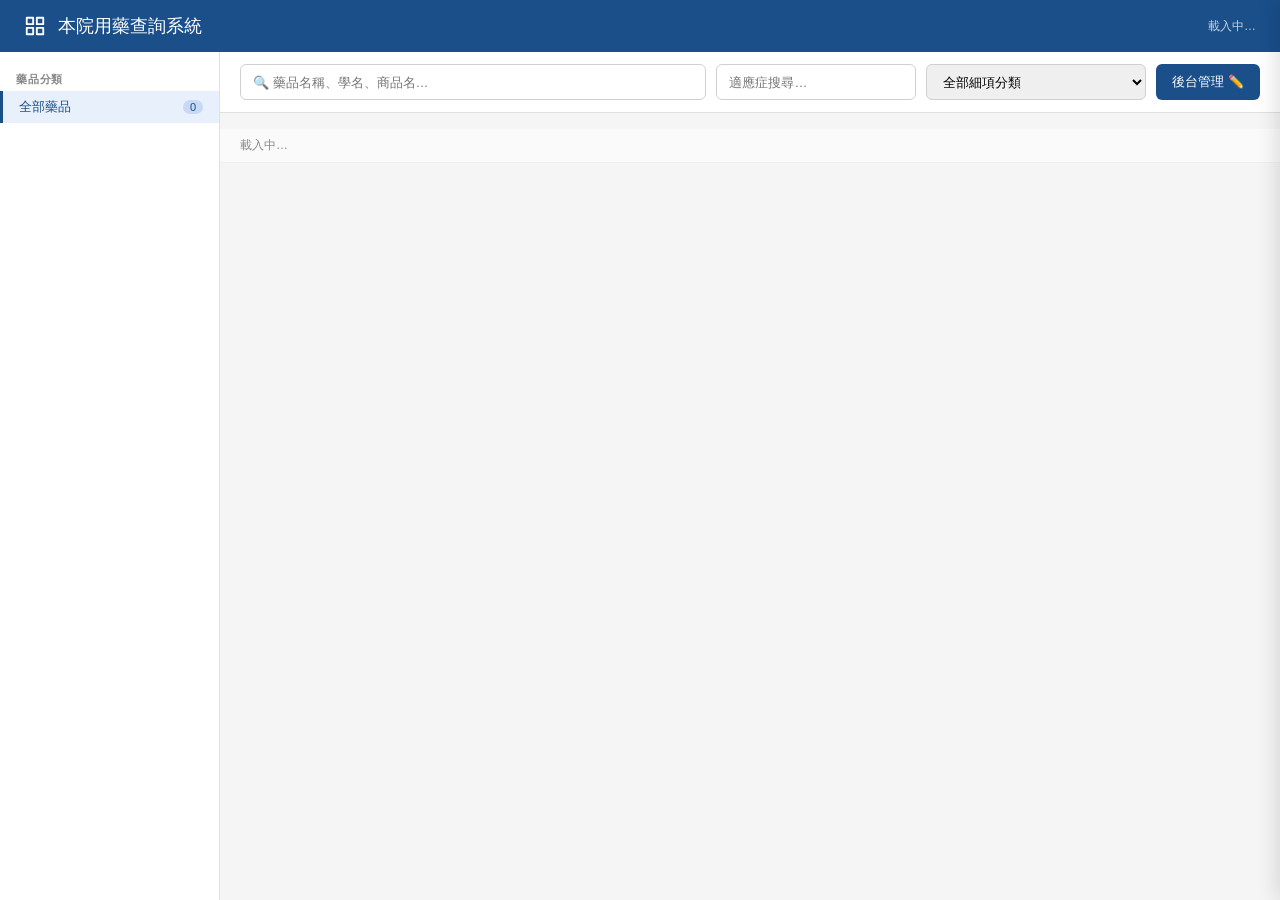
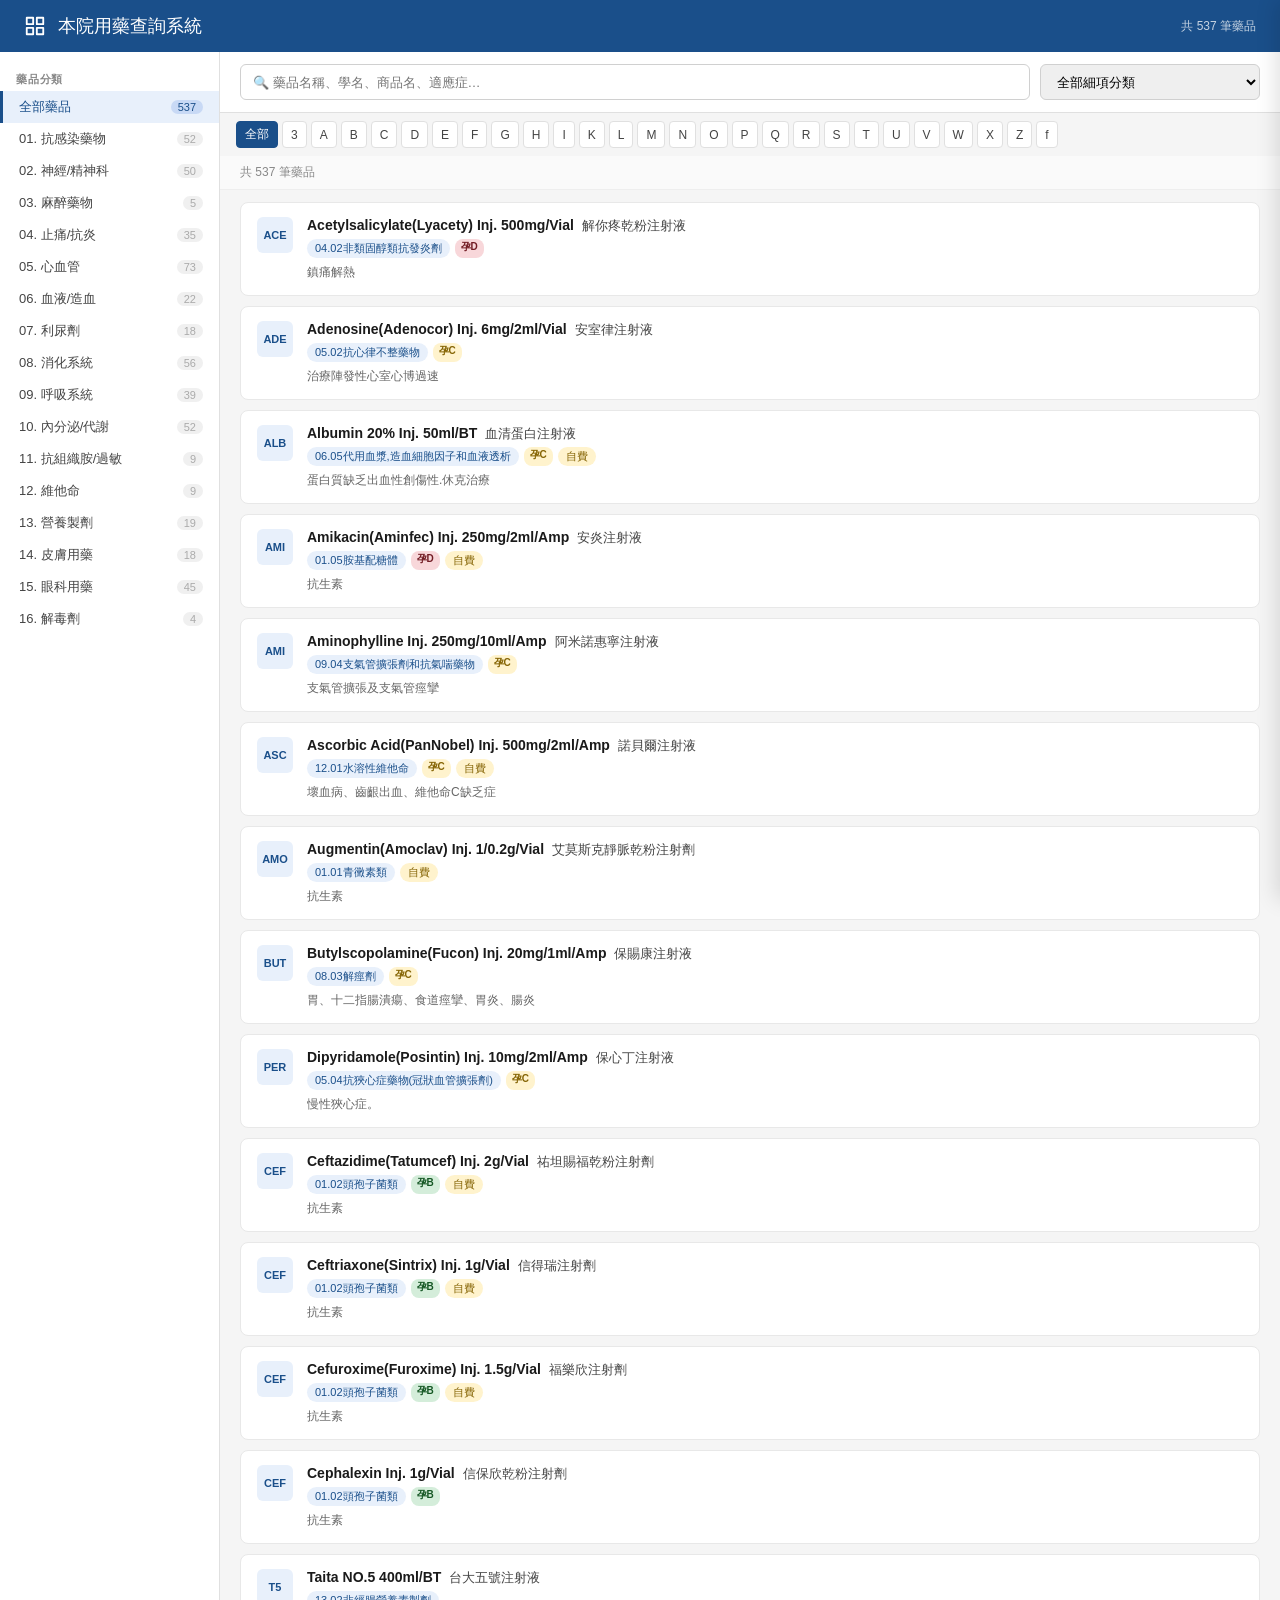
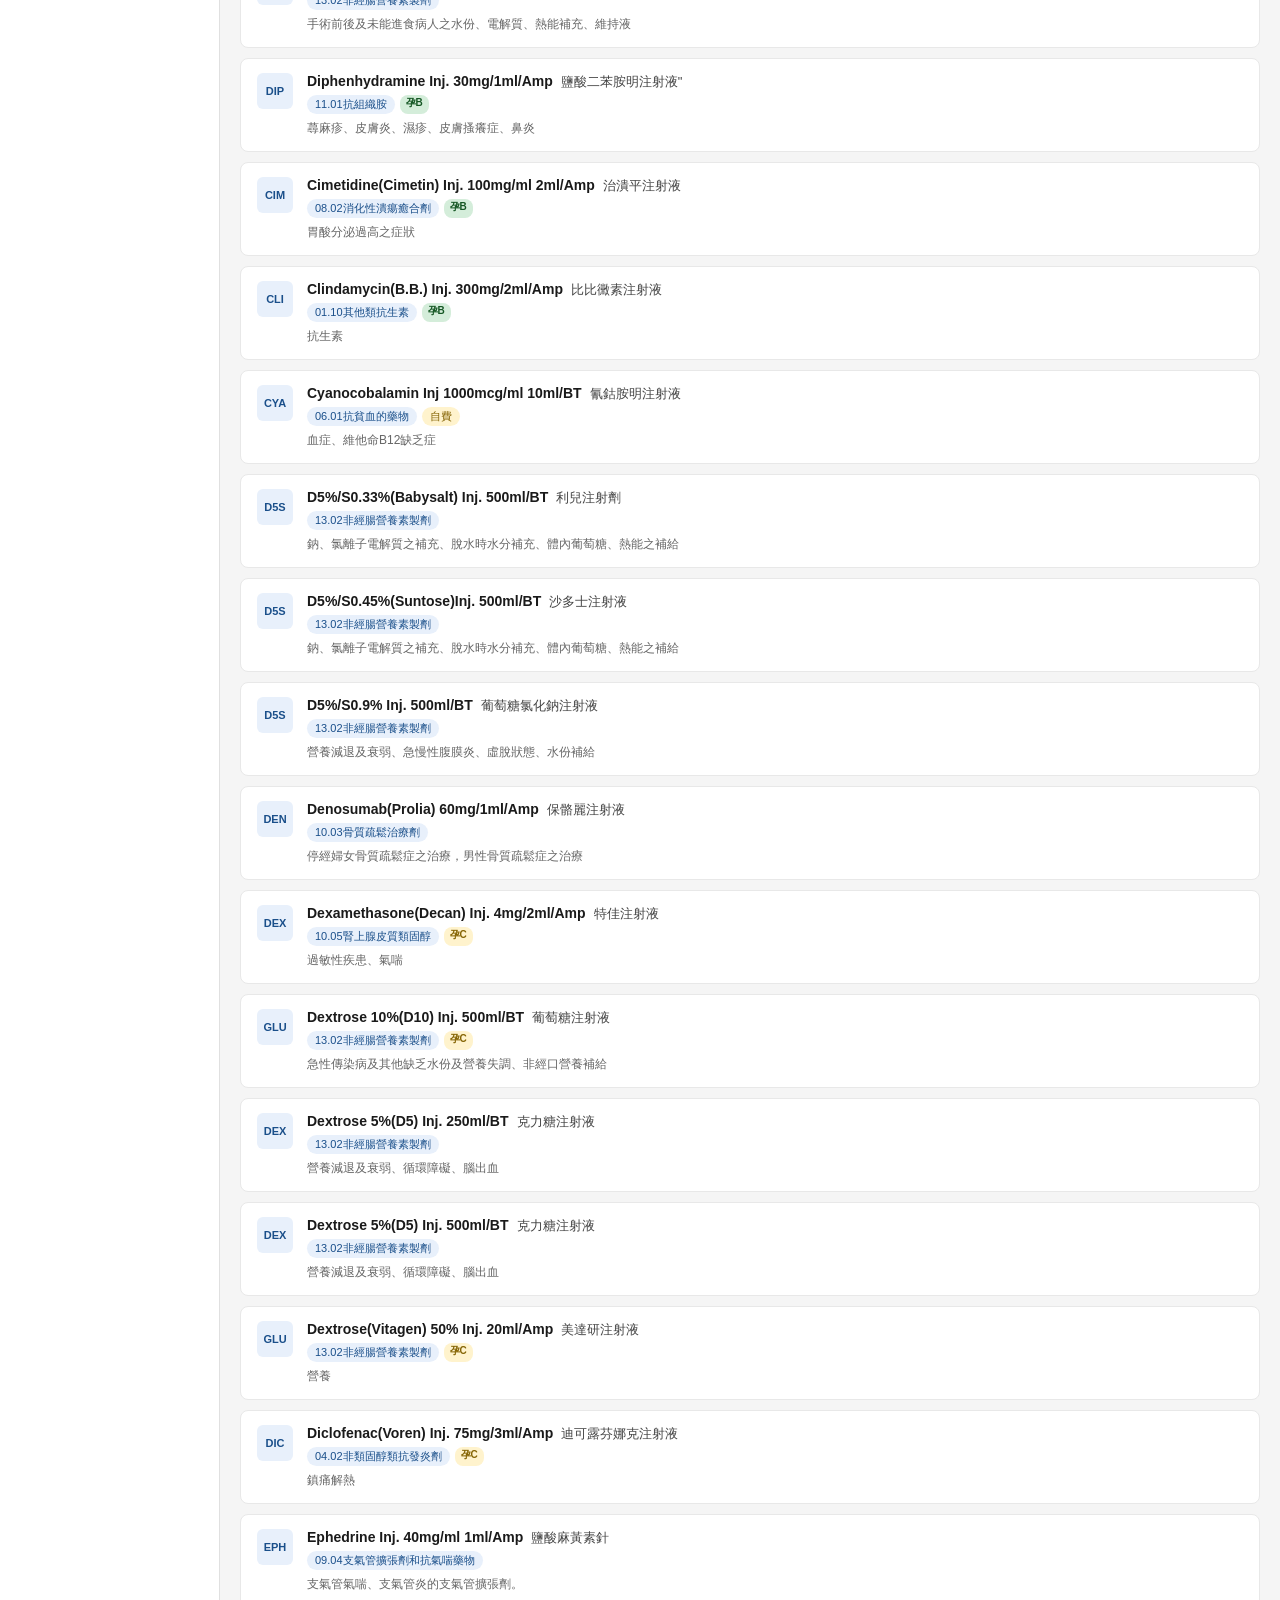
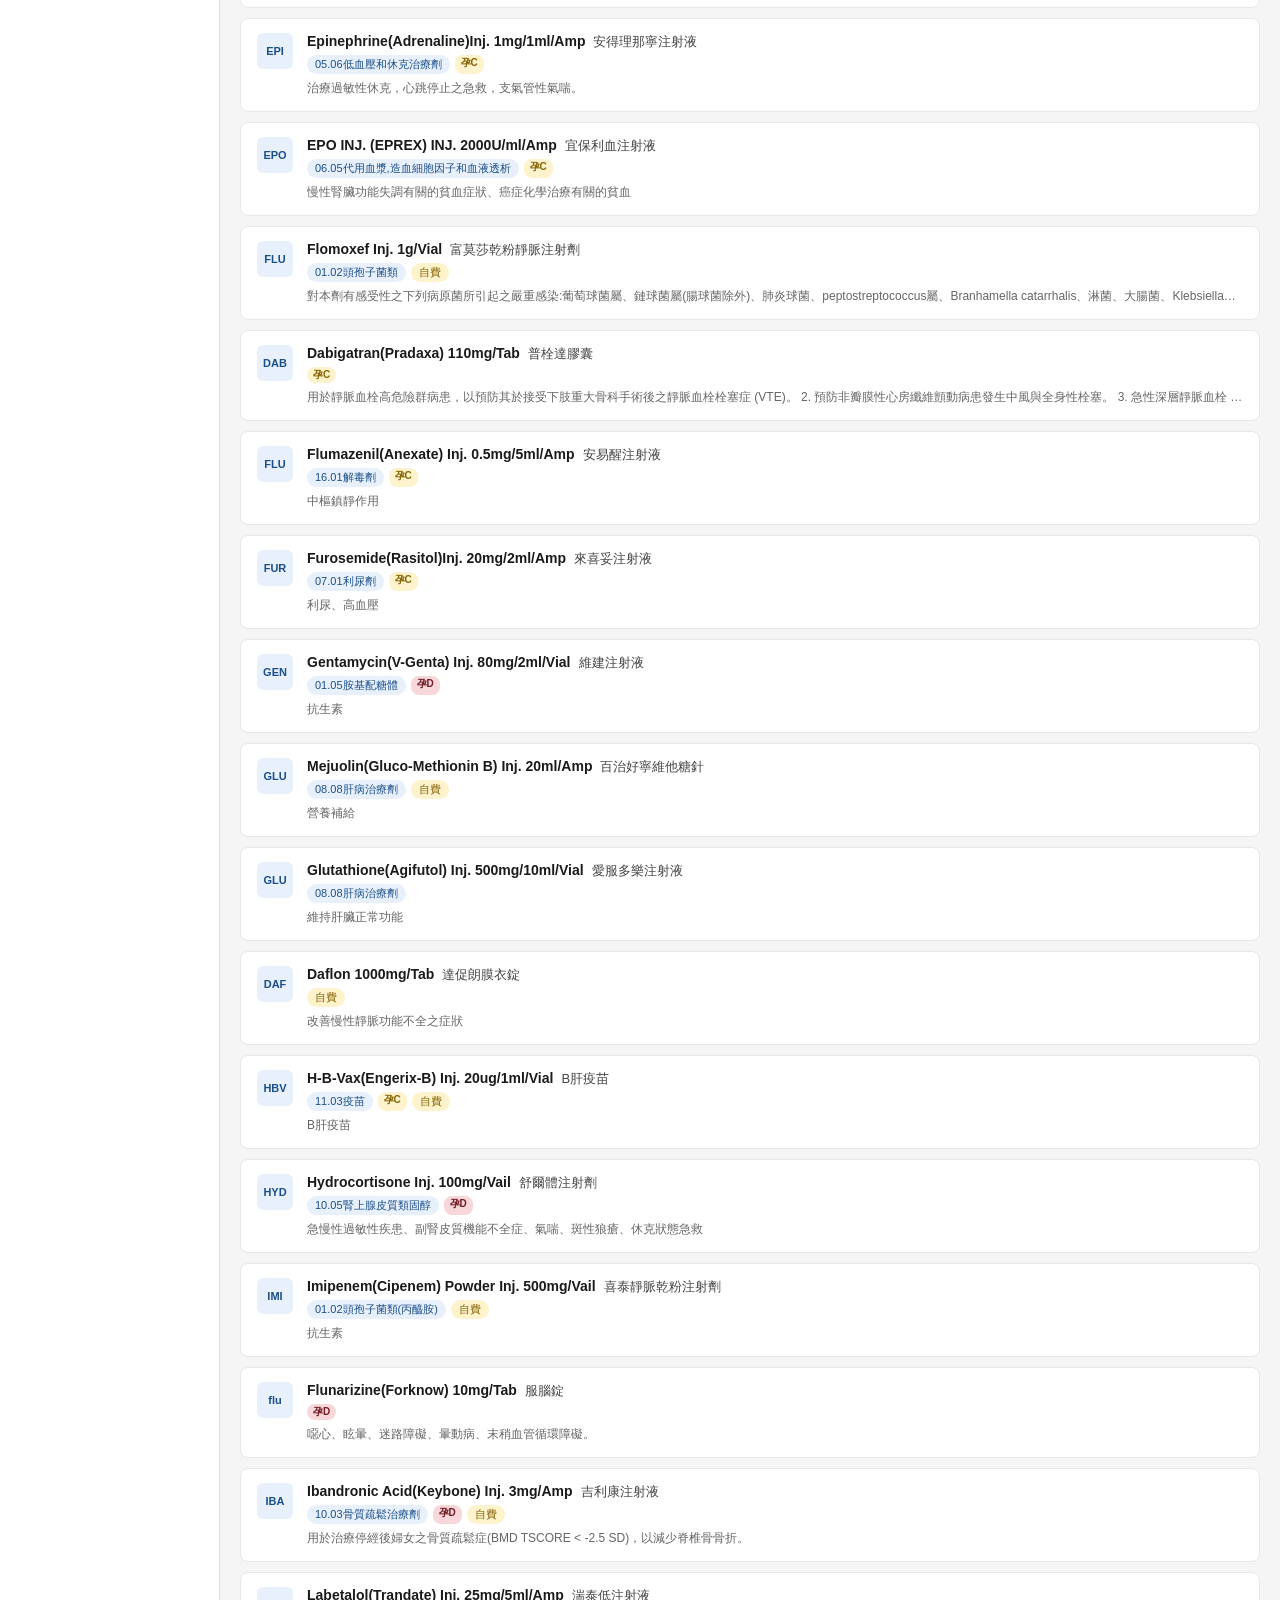
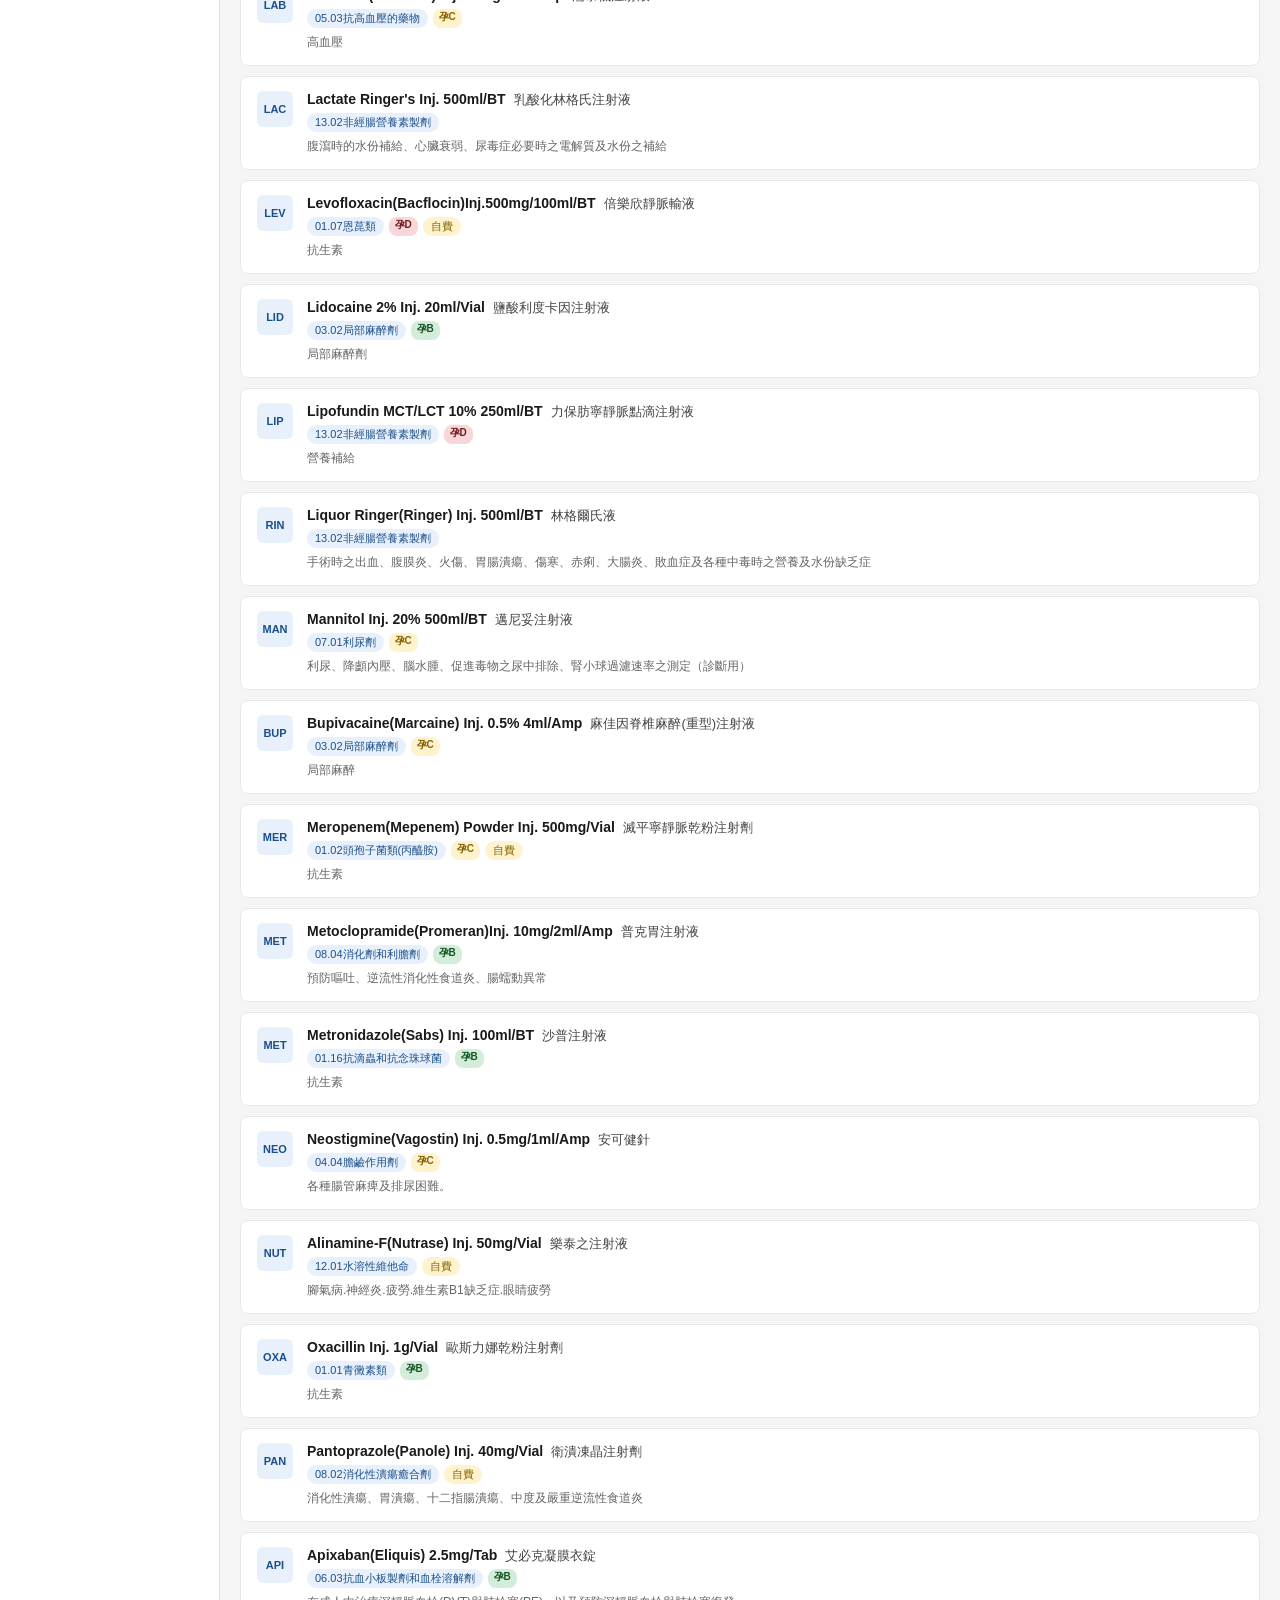
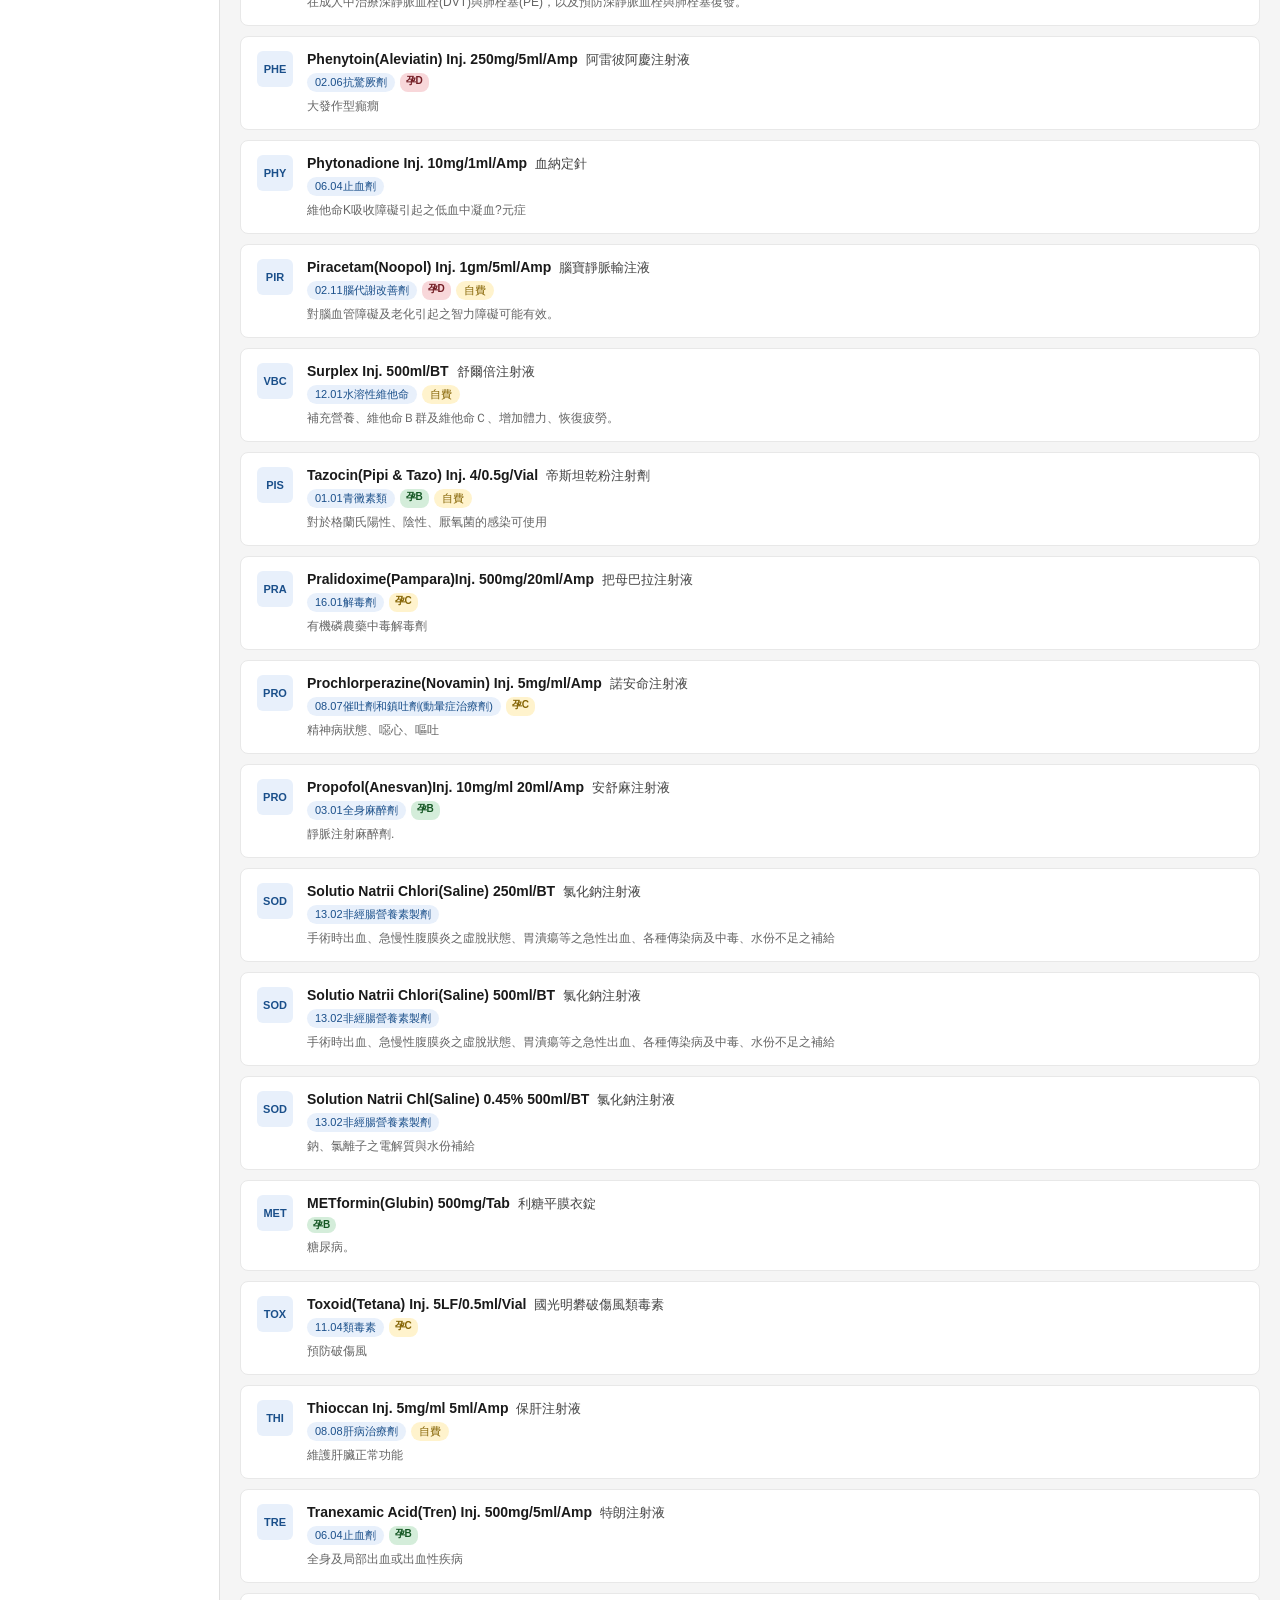
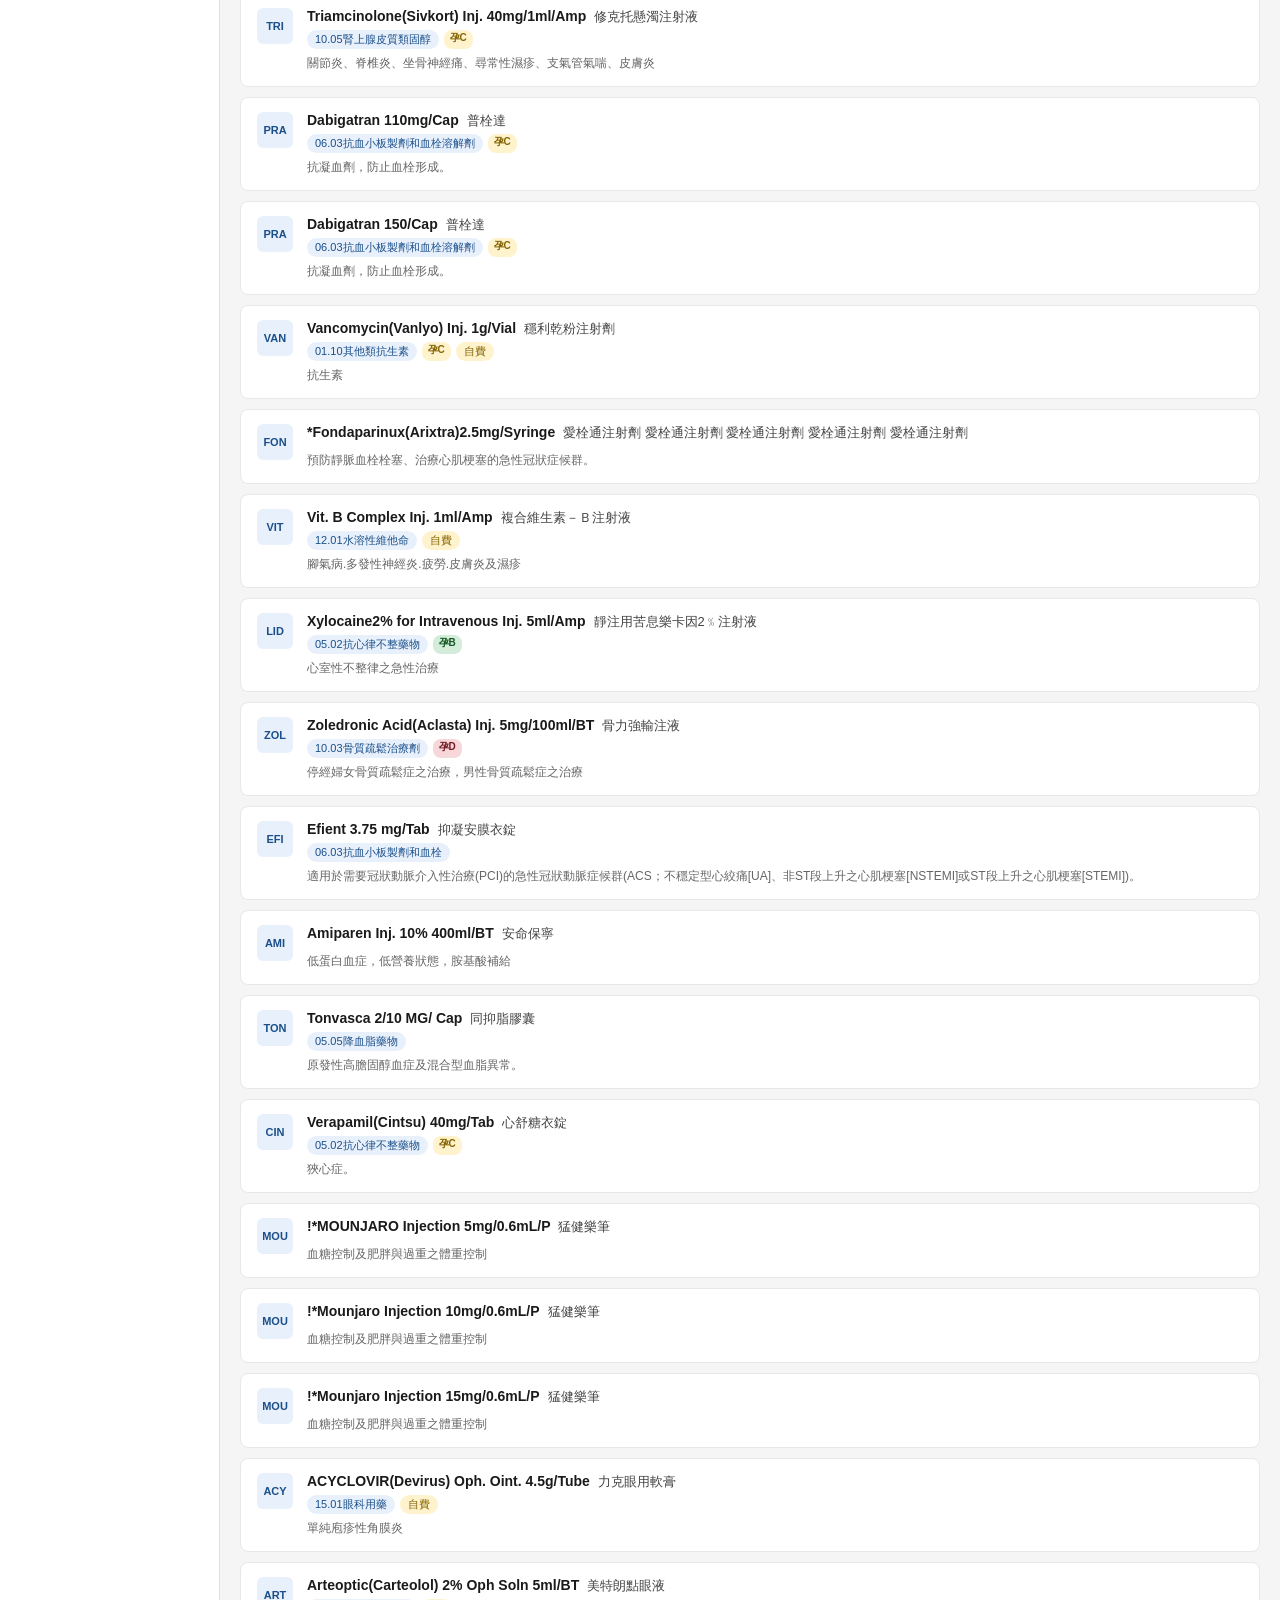
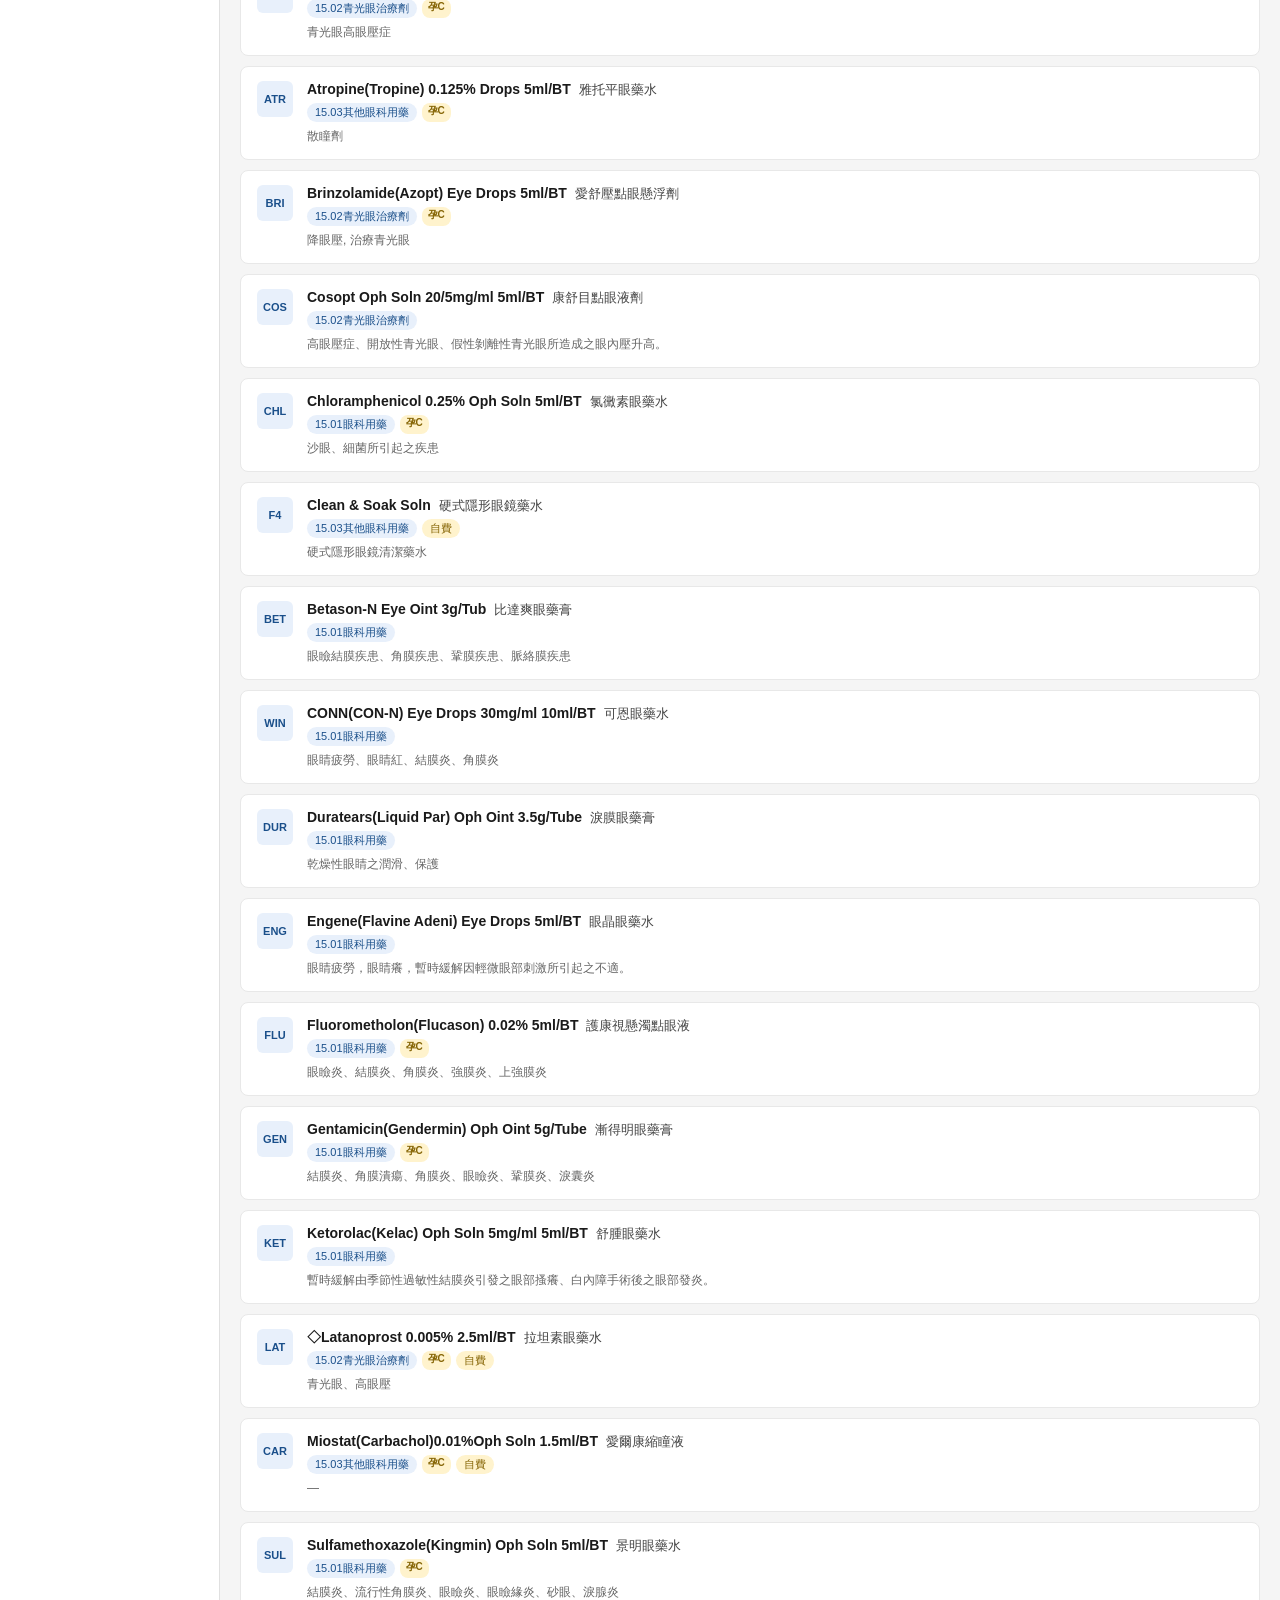
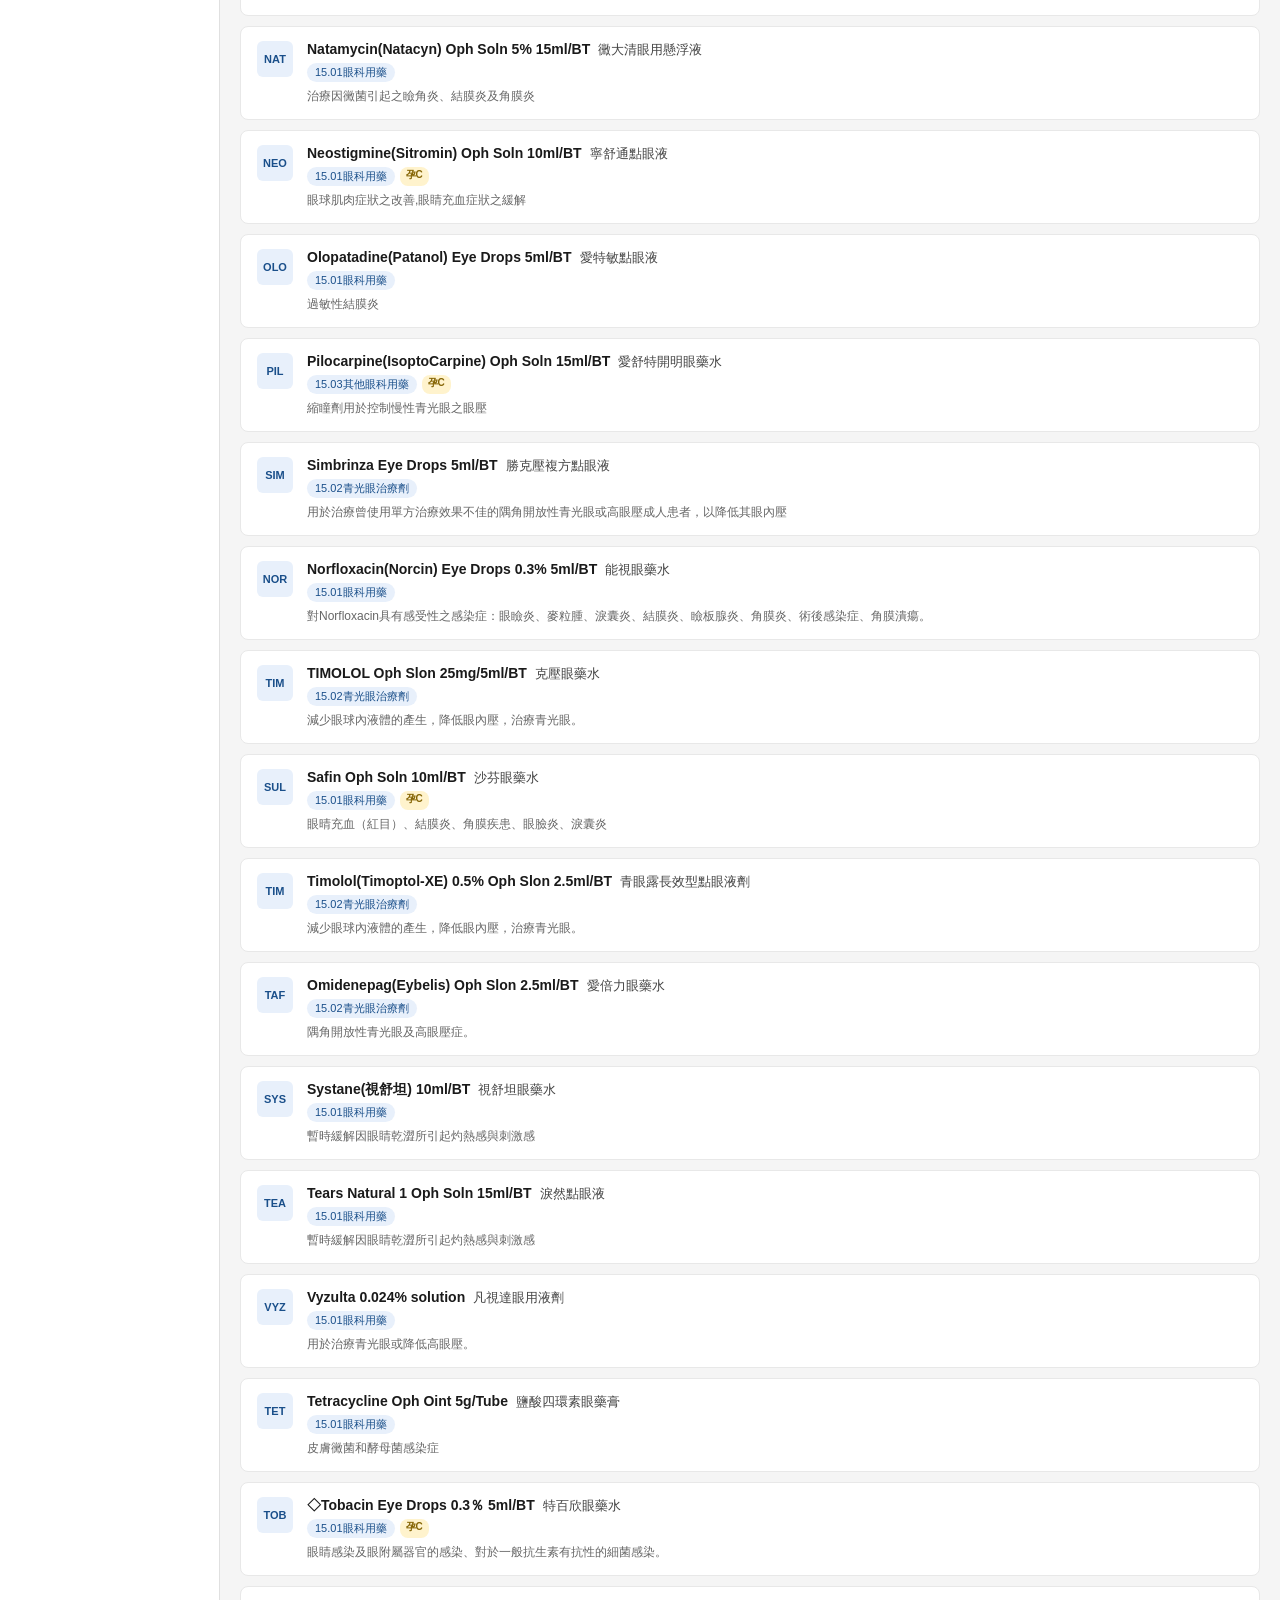
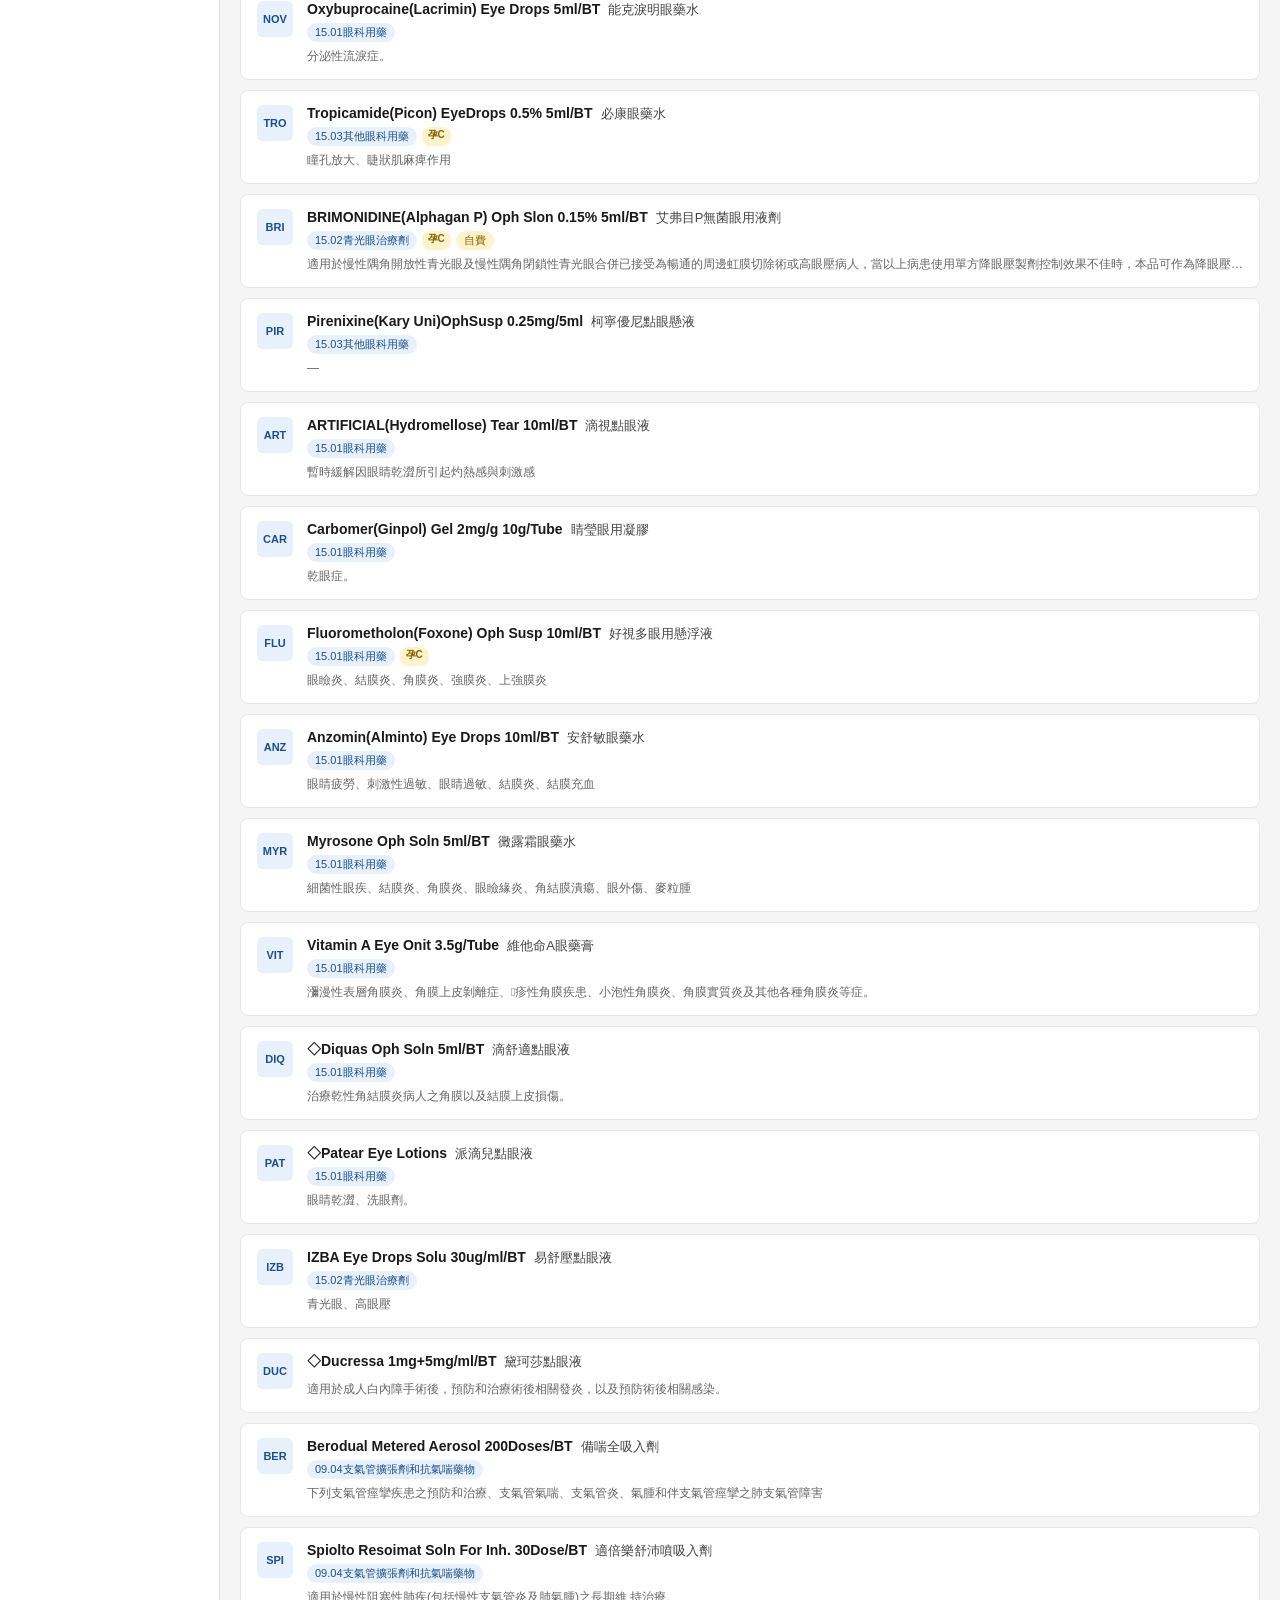
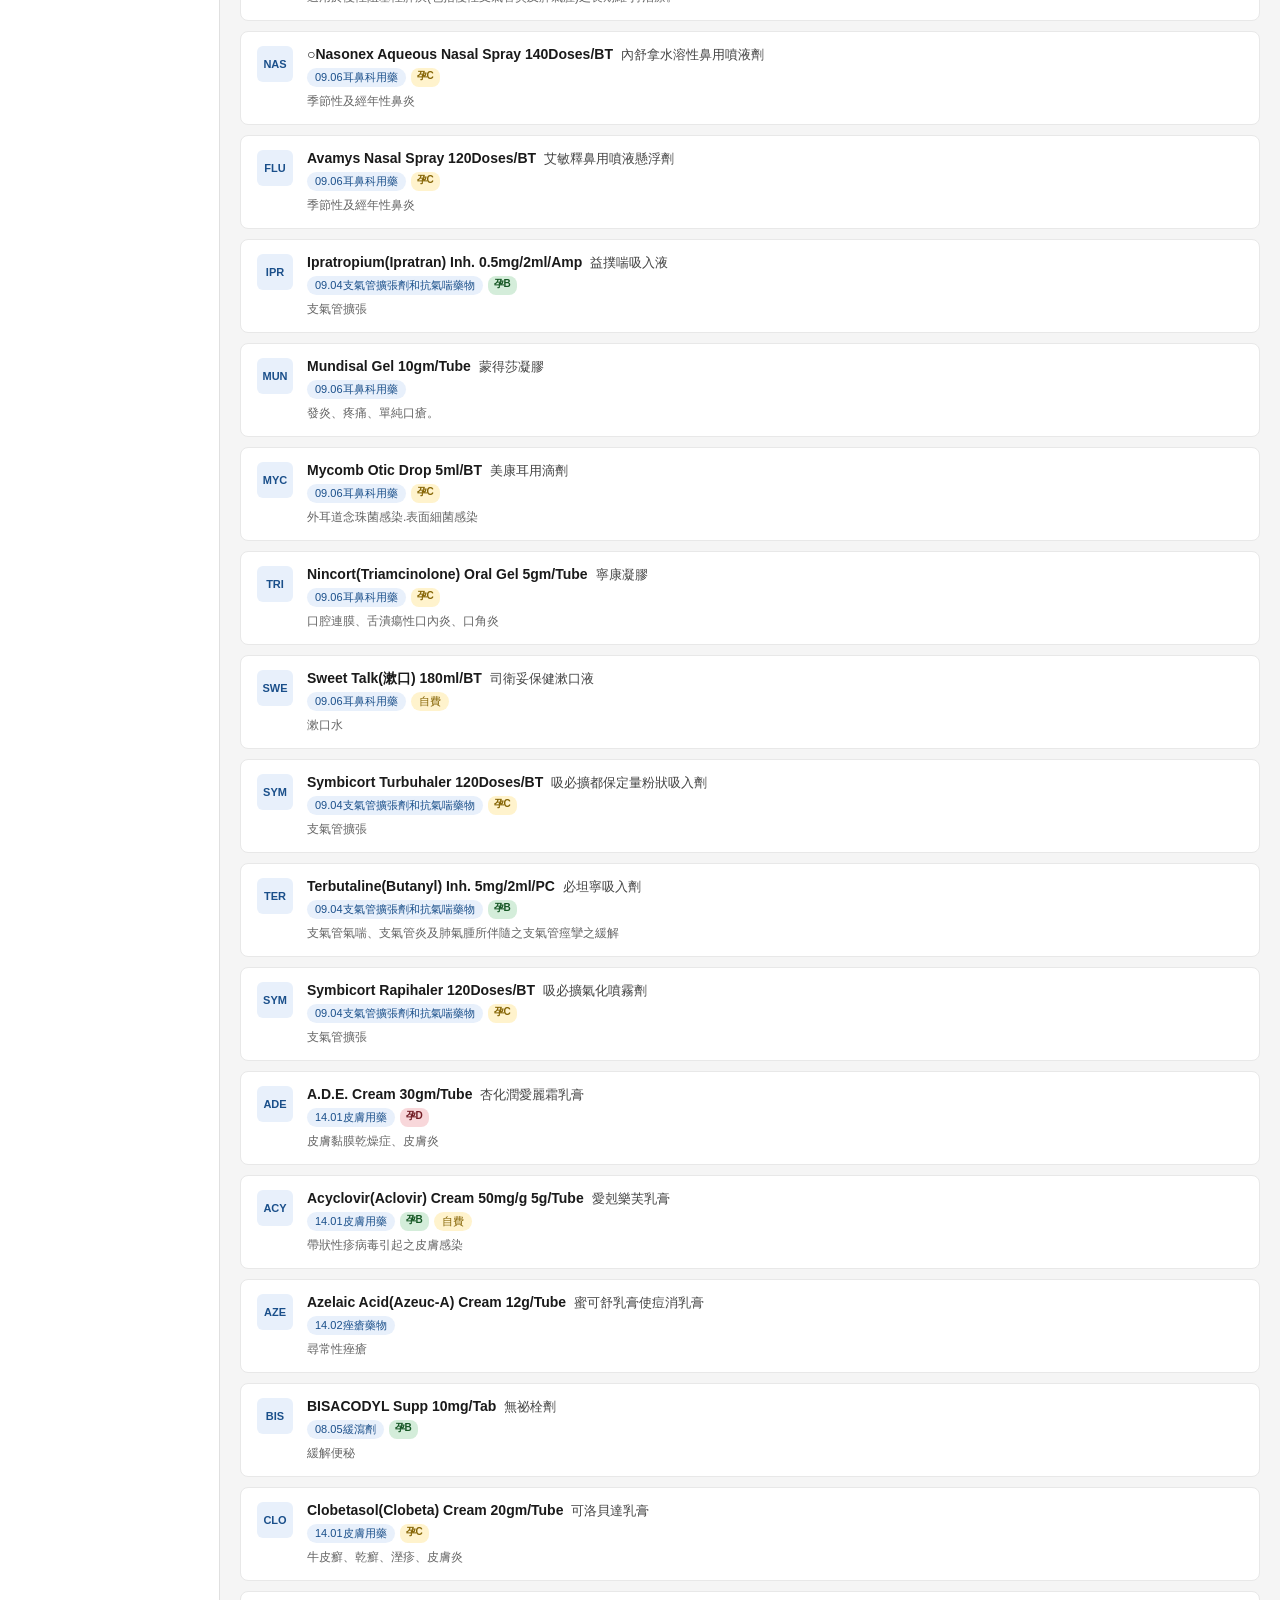
